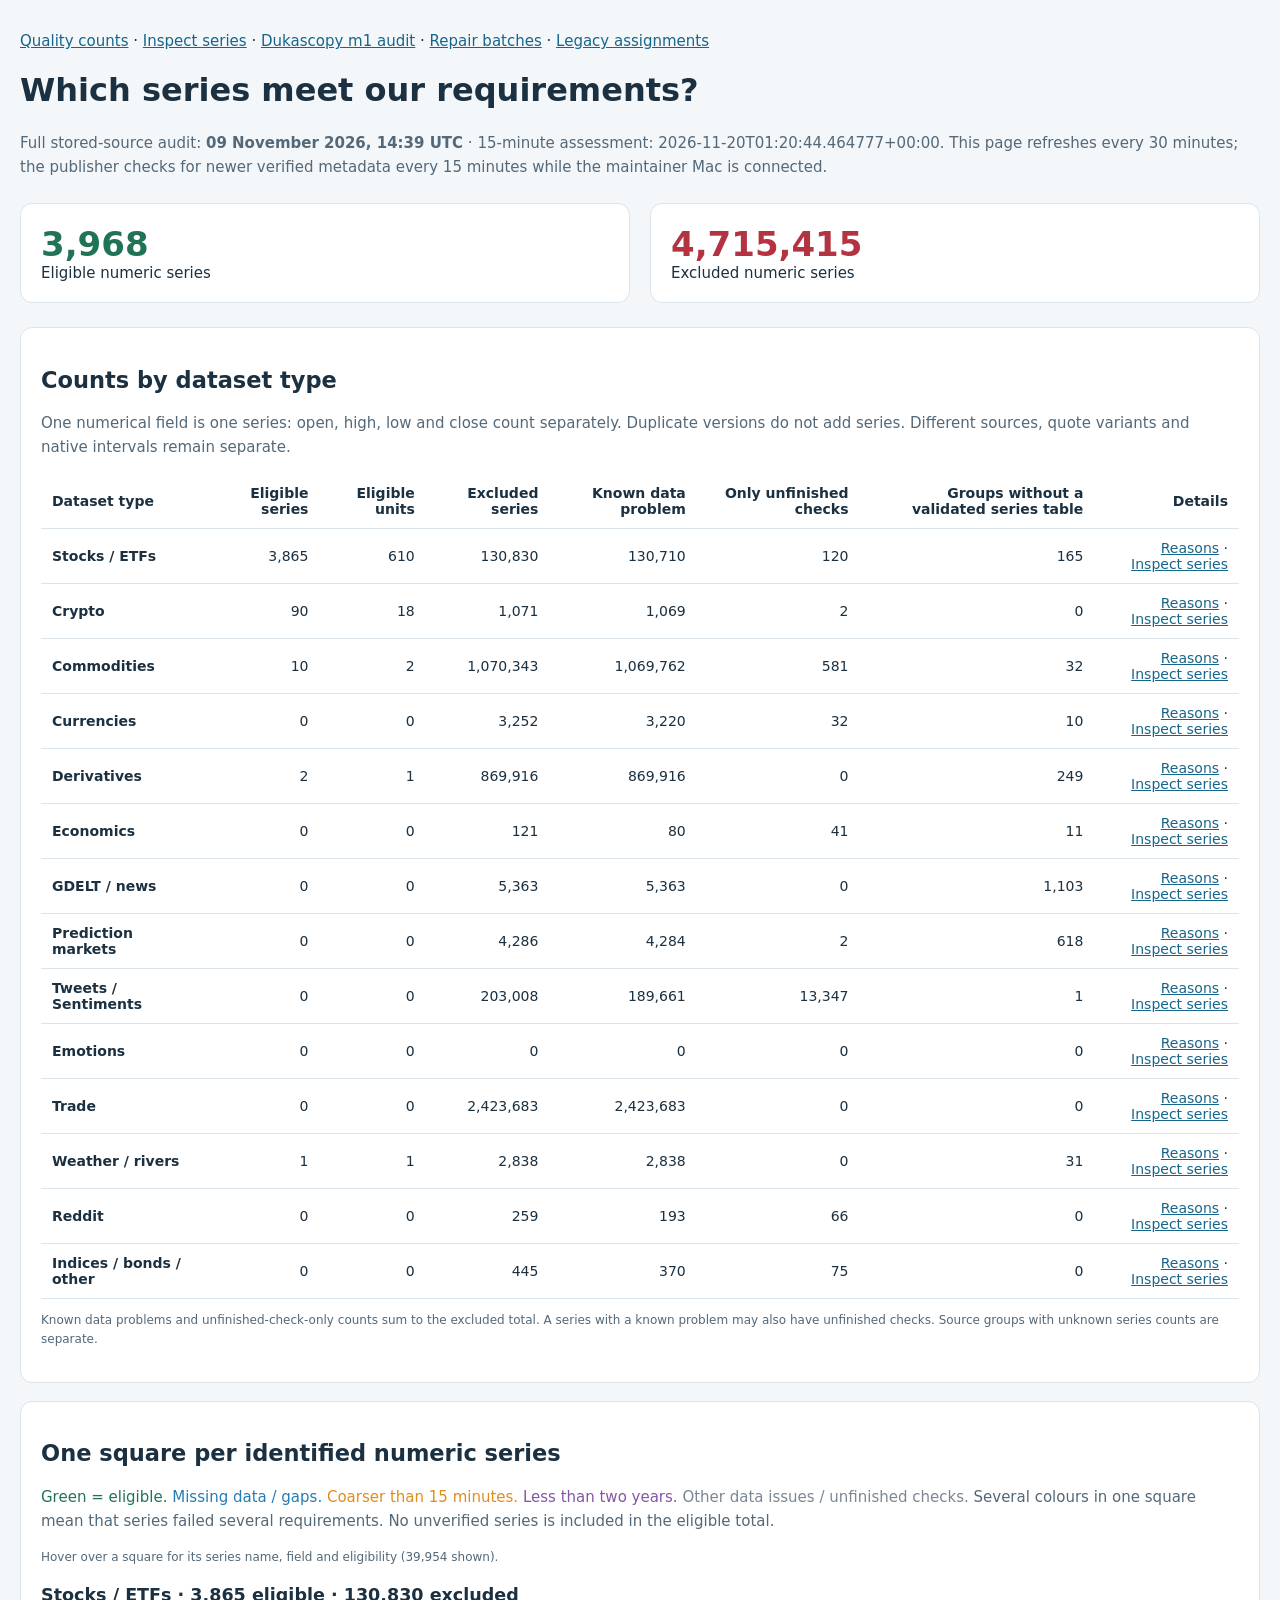
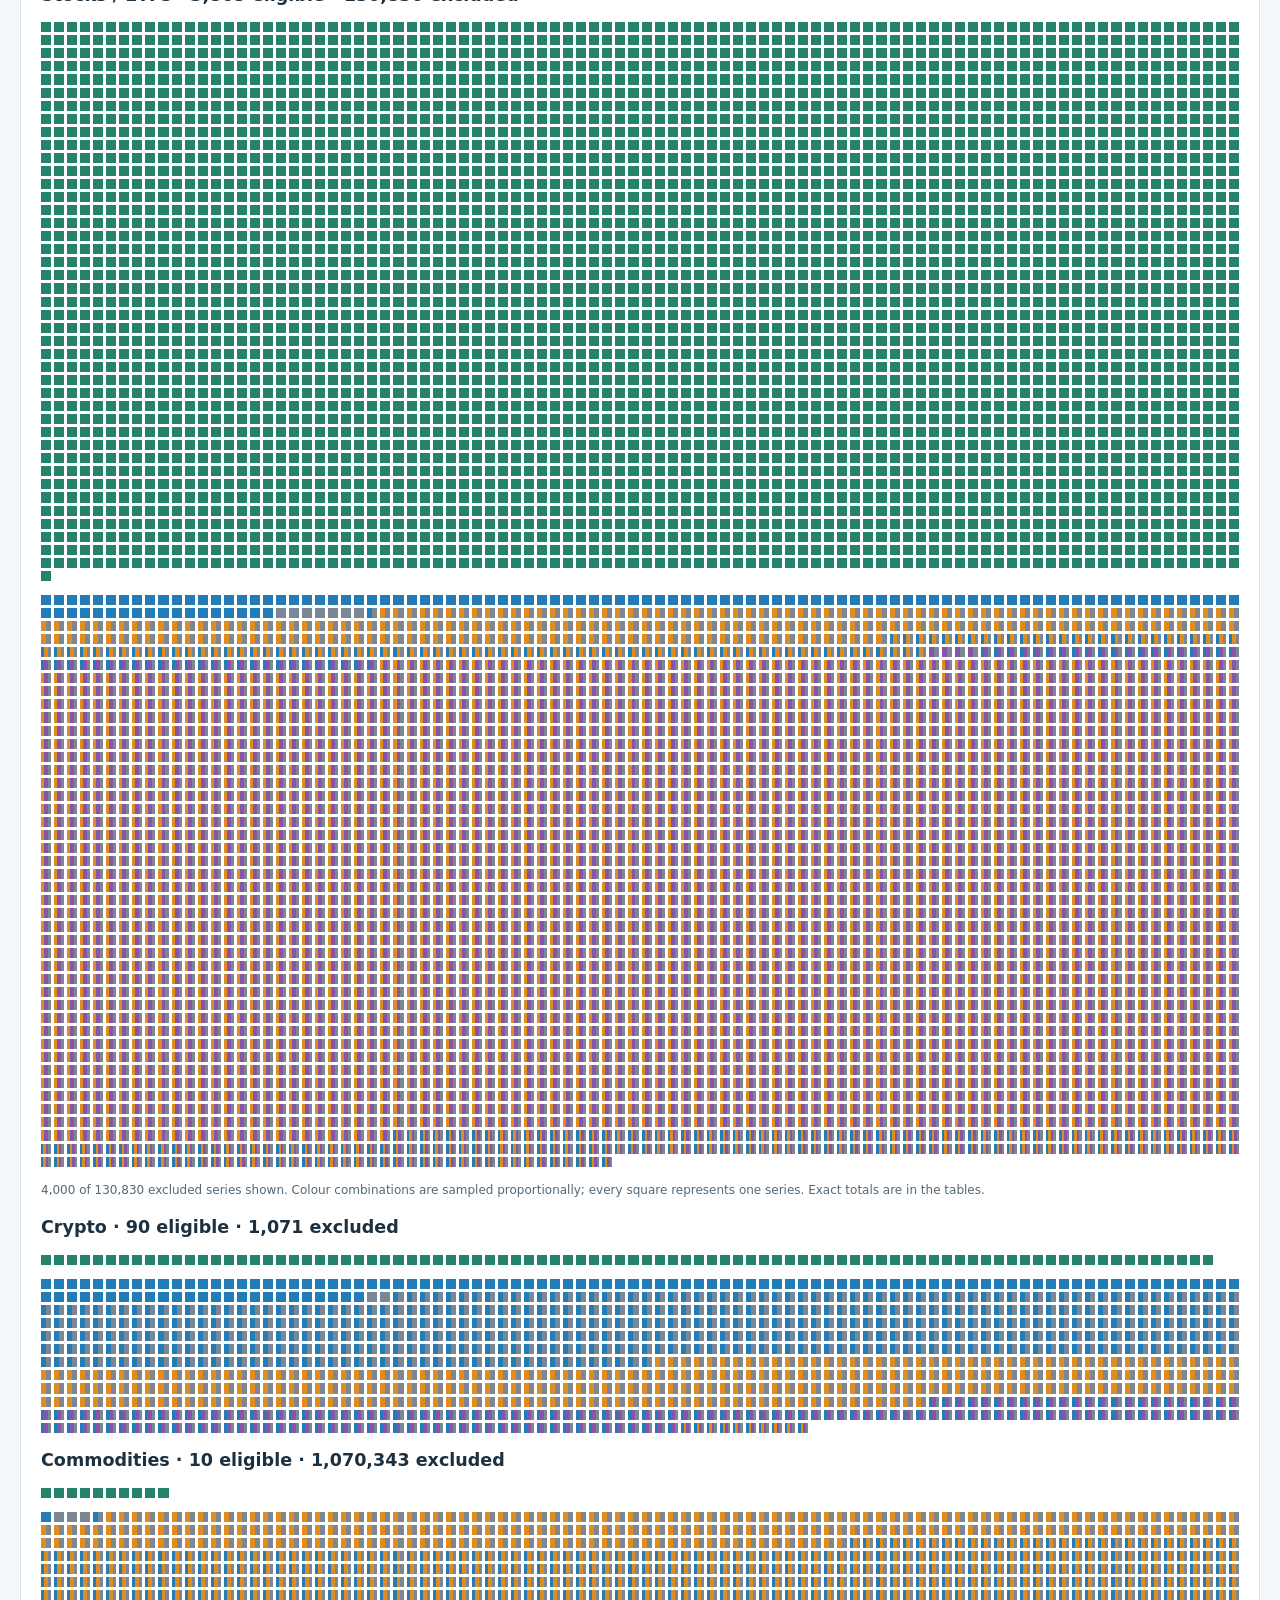
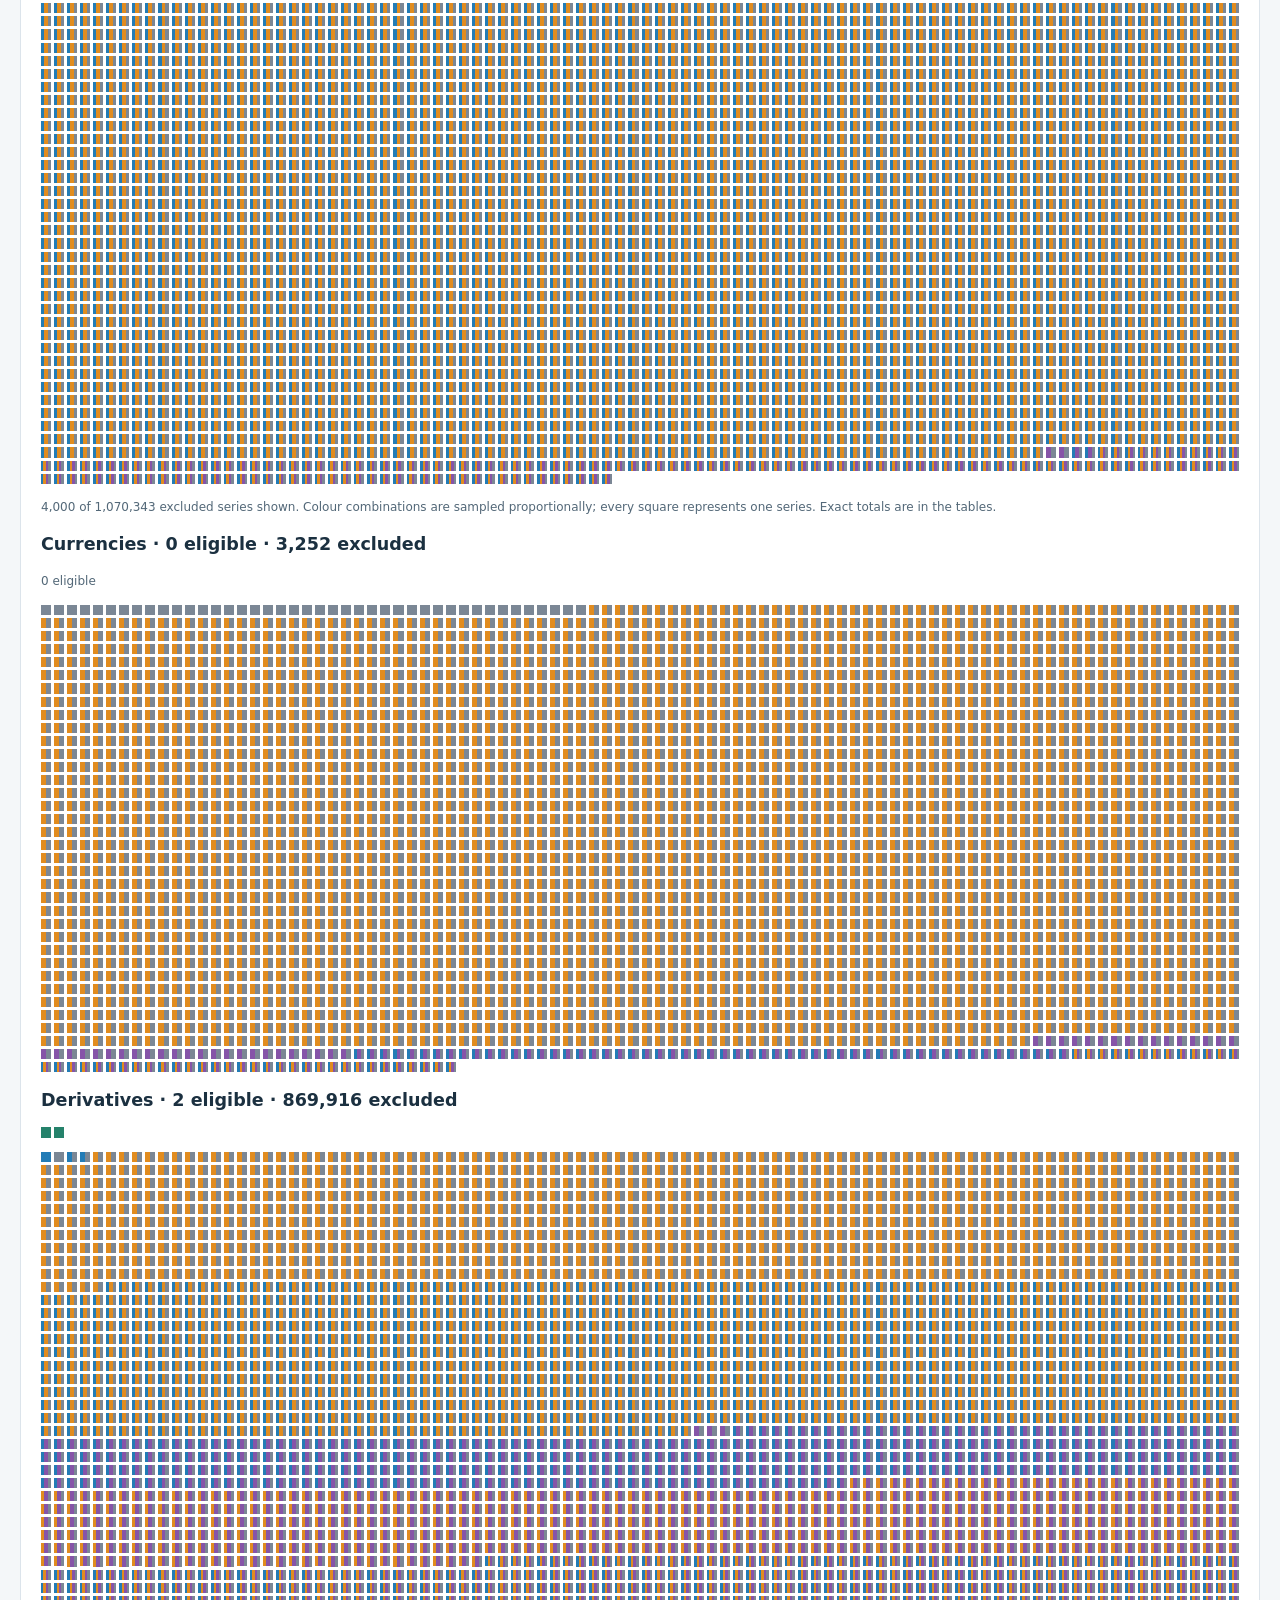
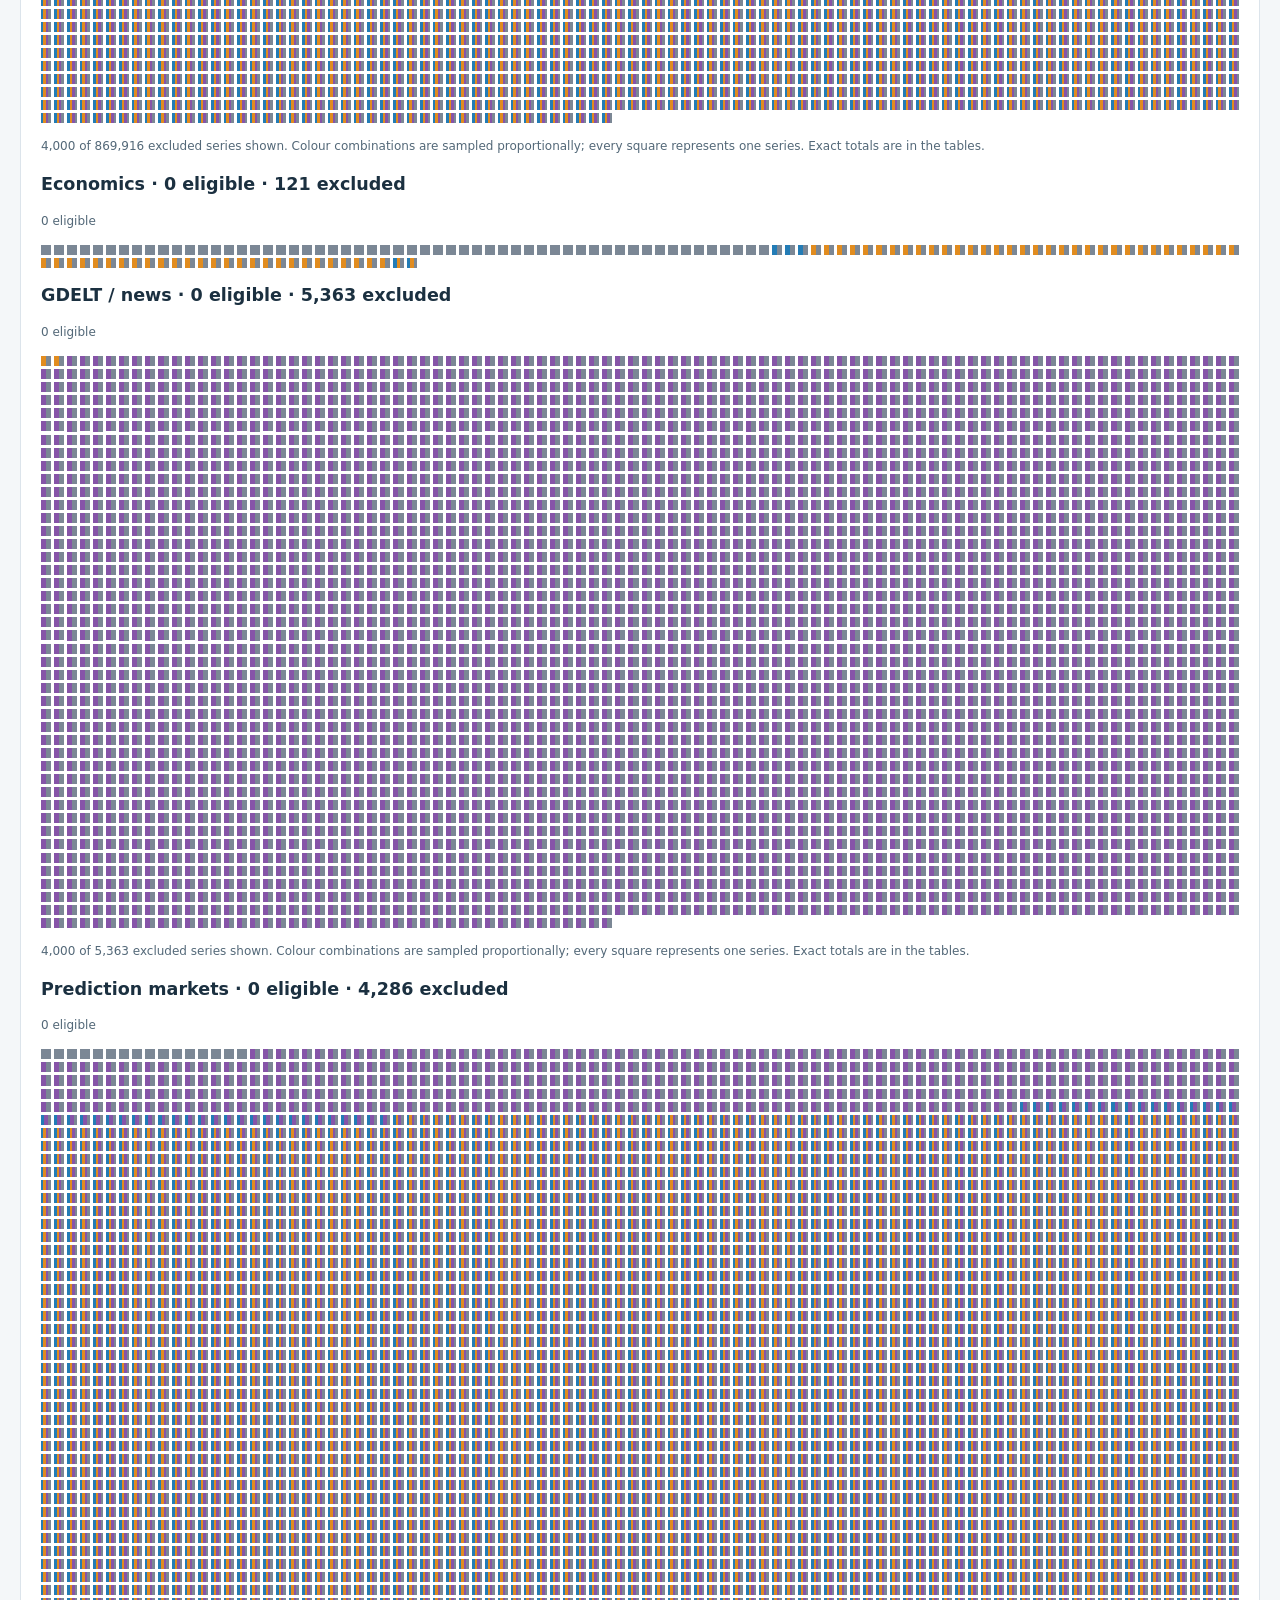
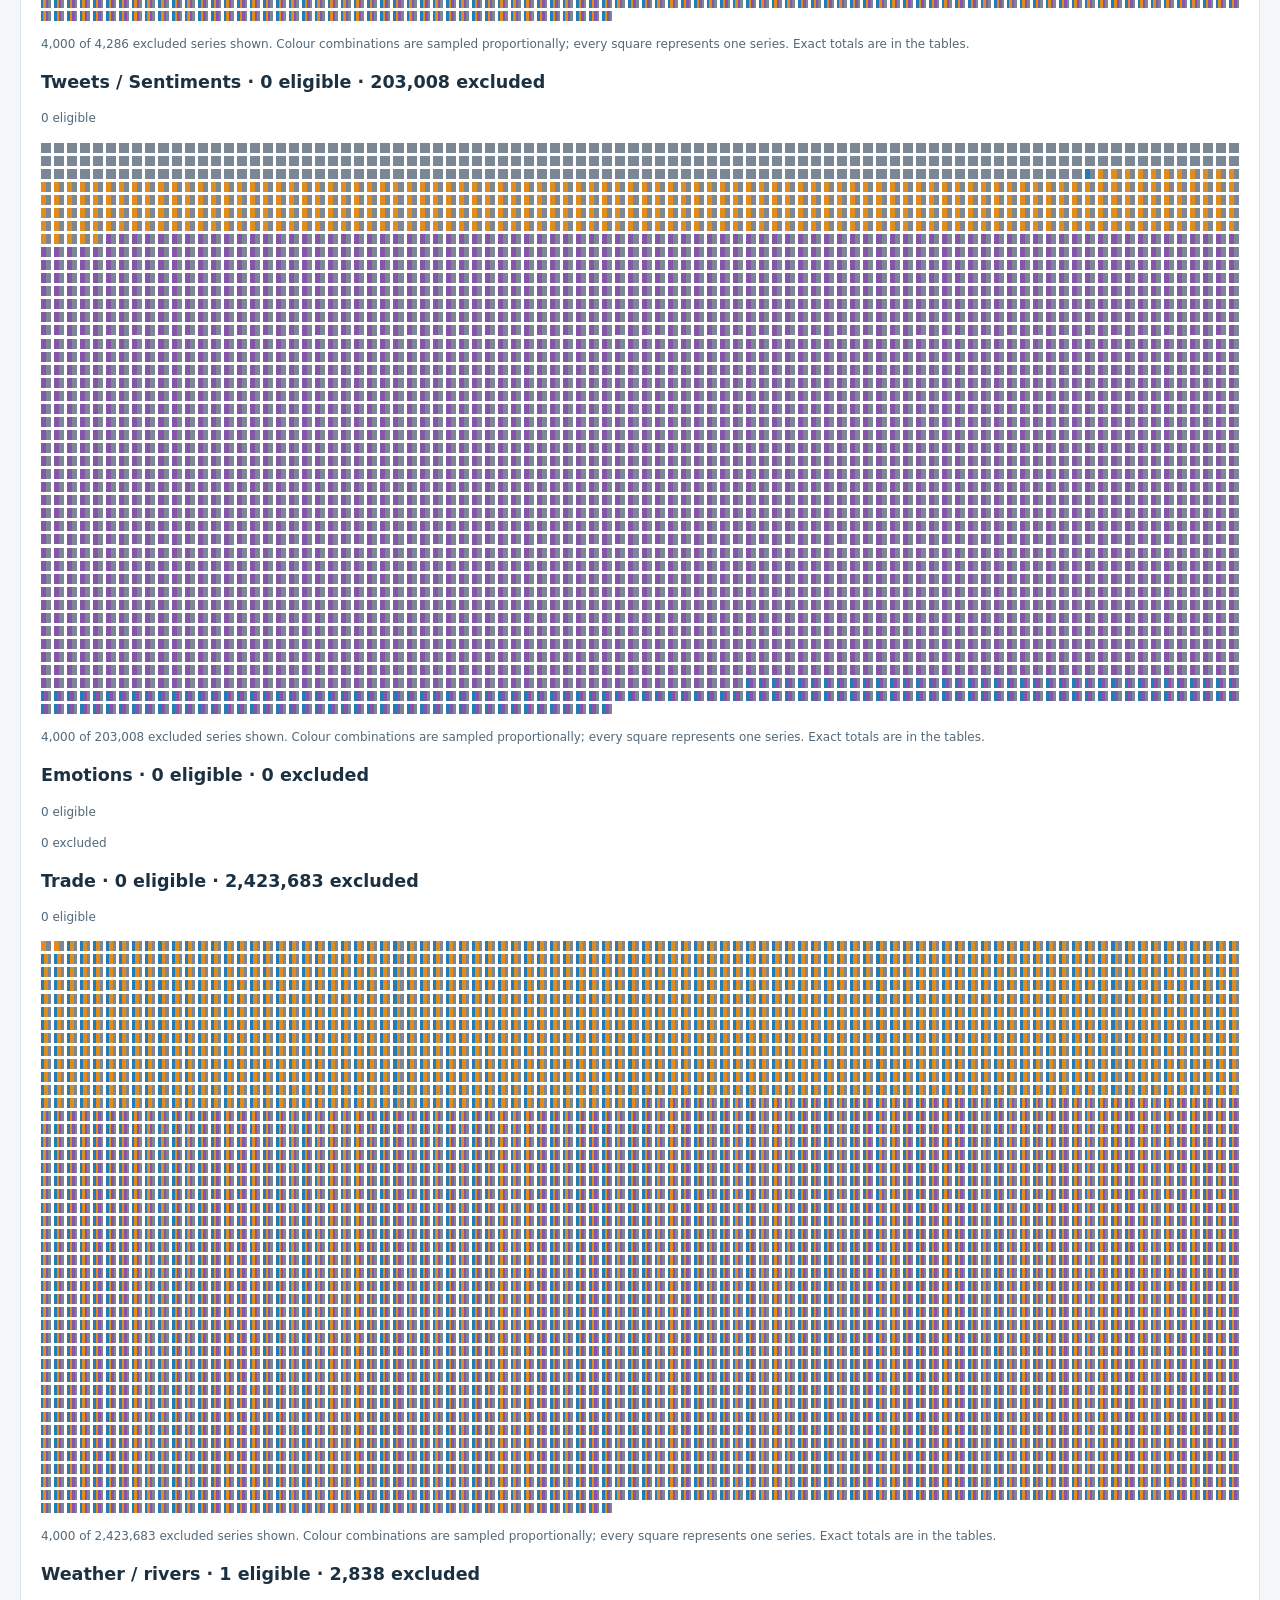
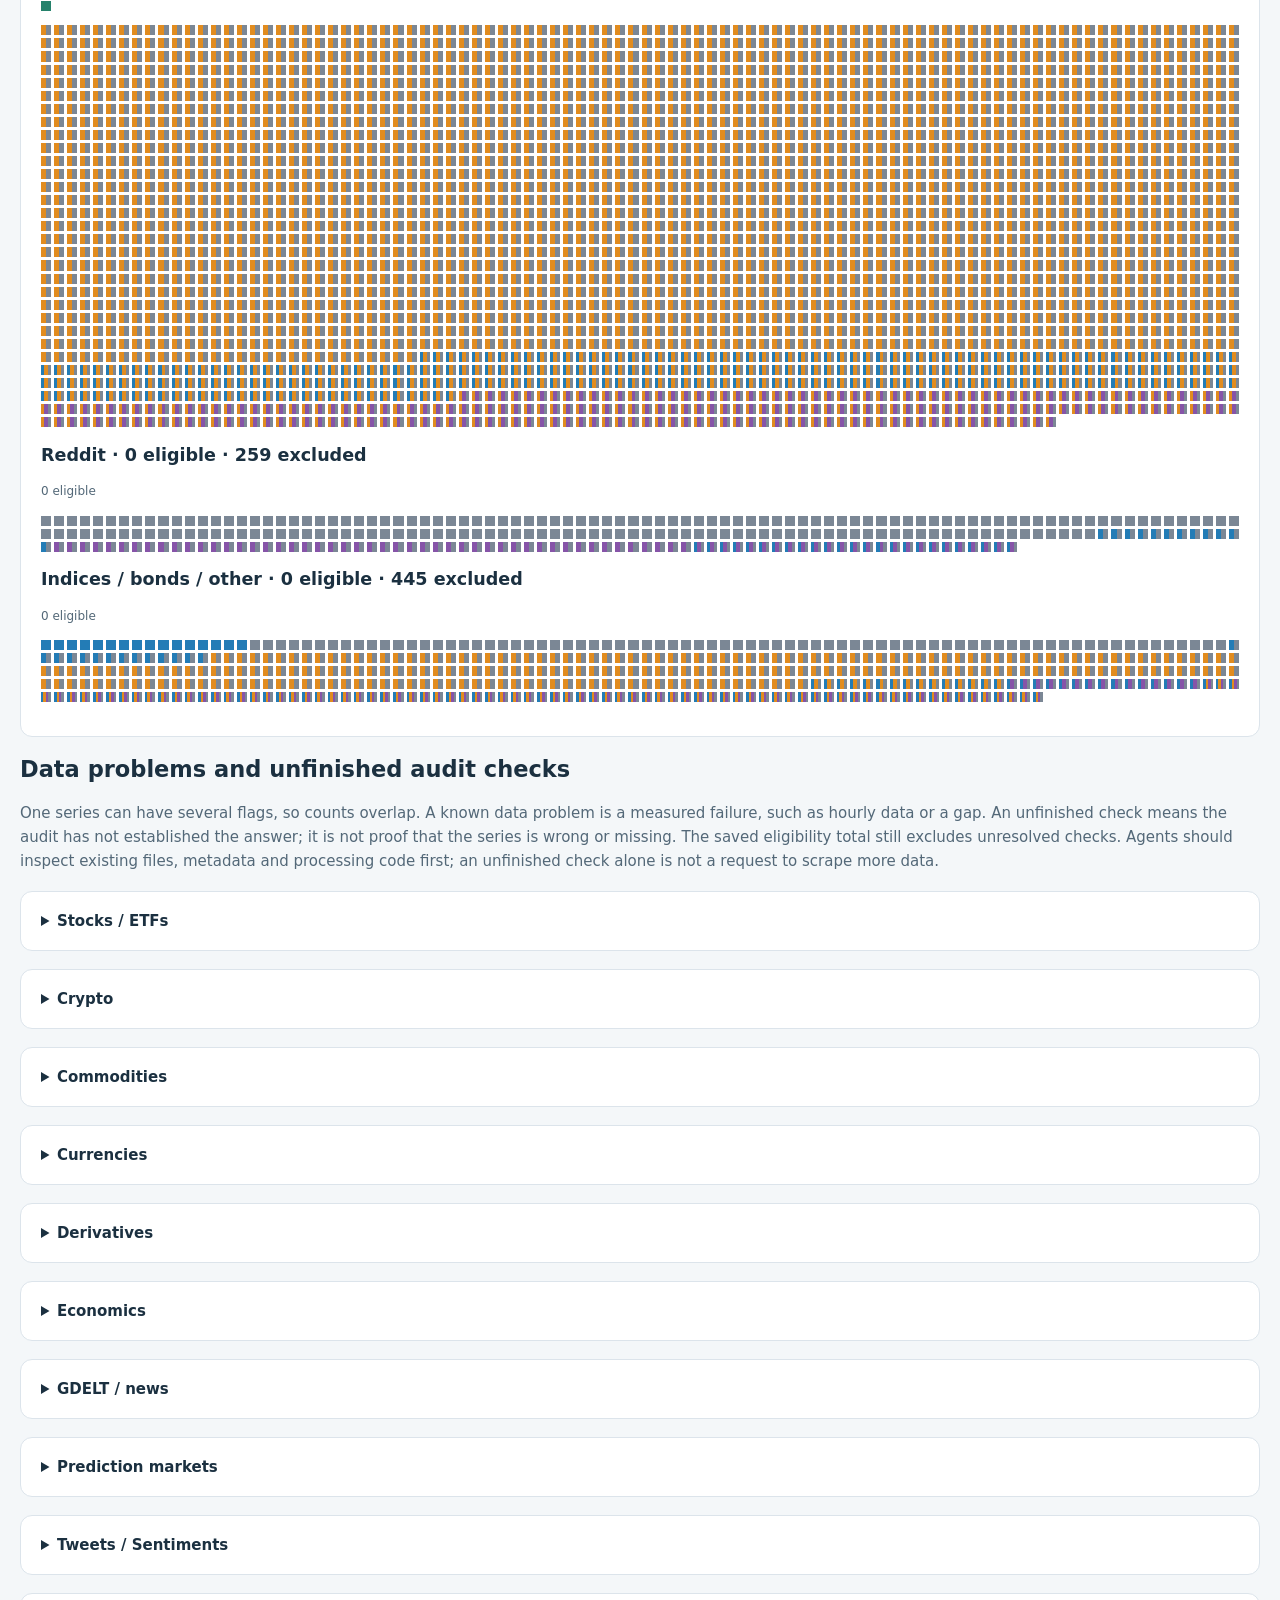
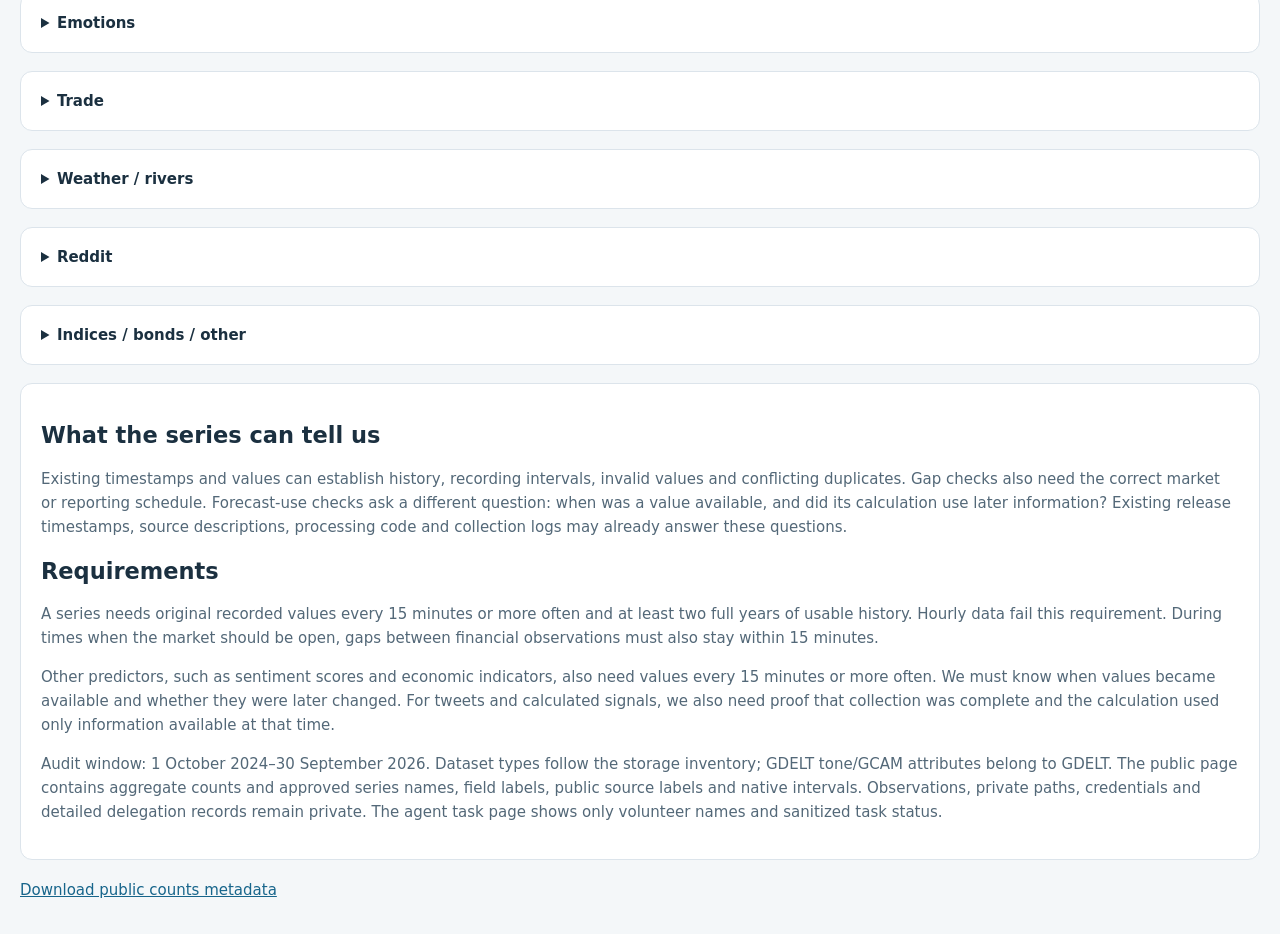
==== docs/index.html @ 5c24fcd8 "Publish verified FIL trade-count coverage" ====
<!doctype html><html lang="en"><head><meta charset="utf-8"><meta name="viewport" content="width=device-width,initial-scale=1"><meta http-equiv="refresh" content="1800"><meta http-equiv="Content-Security-Policy" content="default-src 'none'; script-src 'self'; connect-src 'self'; style-src 'unsafe-inline'; base-uri 'none'; form-action 'none'"><script src="quality-series.js" defer></script><title>Kuina · Full dataset eligibility</title><style>body{font:15px system-ui;color:#1b3040;background:#f4f7f9;margin:32px auto;max-width:1800px;padding:0 20px}p{line-height:1.6;color:#536878}h1{font-size:32px}.cards{display:flex;gap:20px;margin:24px 0}.card,.panel{background:white;border:1px solid #dce4eb;border-radius:12px;padding:20px}.card{flex:1}.card strong{display:block;font-size:34px;color:#207455}.card.red strong{color:#b33440}.panel{margin:18px 0;scroll-margin-top:20px}.panel:target{outline:2px solid #27648b}.wrap{overflow:auto}table{border-collapse:collapse;width:100%;font-size:14px}th,td{padding:11px;border-bottom:1px solid #dce4eb;text-align:right}th:first-child{text-align:left}a{color:#17658b}.small{font-size:12px}svg{display:block;width:100%;max-width:640px;max-height:520px}.confirmed-square{fill:#25826b}.failed-square{fill:#cb4554}.failure-1{color:#237cb6;background:#237cb615}.failure-2{color:#e18c1f;background:#e18c1f15}.failure-4{color:#8654a8;background:#8654a815}.failure-8{color:#7b8795;background:#7b879515}
.series-grid{display:grid;grid-template-columns:repeat(auto-fill,minmax(10px,1fr));gap:3px;width:100%;margin:14px 0}
.series-grid .square{display:block;aspect-ratio:1;min-width:0}
.series-grid .confirmed-square{background:#25826b}
.reason-explanation{display:block;font-weight:400;font-size:13px;line-height:1.6;margin-top:5px;max-width:850px;color:#394e60}
summary{cursor:pointer;font-weight:600}.legend-green{color:#207455}.legend-red{color:#b33440}@media(max-width:600px){.cards{display:block}.card{margin-bottom:12px}}</style></head><body><main><nav aria-label="Main navigation"><a href="index.html">Quality counts</a> · <a href="explorer.html">Inspect series</a> · <a href="m1.html">Dukascopy m1 audit</a> · <a href="unique.html">Repair batches</a> · <a href="tasks.html">Legacy assignments</a></nav><h1>Which series meet our requirements?</h1><p>Full stored-source audit: <strong>09 November 2026, 14:39 UTC</strong> · 15-minute assessment: 2026-11-20T01:20:44.464777+00:00. This page refreshes every 30 minutes; the publisher checks for newer verified metadata every 15 minutes while the maintainer Mac is connected.</p><div class="cards"><div class="card"><strong>3,968</strong>Eligible numeric series</div><div class="card red"><strong>4,715,415</strong>Excluded numeric series</div></div><section class="panel"><h2>Counts by dataset type</h2><p>One numerical field is one series: open, high, low and close count separately. Duplicate versions do not add series. Different sources, quote variants and native intervals remain separate.</p><div class="wrap"><table><thead><tr><th>Dataset type</th><th>Eligible series</th><th>Eligible units</th><th>Excluded series</th><th>Known data problem</th><th>Only unfinished checks</th><th>Groups without a validated series table</th><th>Details</th></tr></thead><tbody><tr><th scope="row">Stocks / ETFs</th><td>3,865</td><td>610</td><td>130,830</td><td>130,710</td><td>120</td><td>165</td><td><a href="#issues-stocks">Reasons</a> · <a href="explorer.html#type=stocks">Inspect series</a></td></tr><tr><th scope="row">Crypto</th><td>90</td><td>18</td><td>1,071</td><td>1,069</td><td>2</td><td>0</td><td><a href="#issues-crypto">Reasons</a> · <a href="explorer.html#type=crypto">Inspect series</a></td></tr><tr><th scope="row">Commodities</th><td>10</td><td>2</td><td>1,070,343</td><td>1,069,762</td><td>581</td><td>32</td><td><a href="#issues-commodities">Reasons</a> · <a href="explorer.html#type=commodities">Inspect series</a></td></tr><tr><th scope="row">Currencies</th><td>0</td><td>0</td><td>3,252</td><td>3,220</td><td>32</td><td>10</td><td><a href="#issues-currencies">Reasons</a> · <a href="explorer.html#type=currencies">Inspect series</a></td></tr><tr><th scope="row">Derivatives</th><td>2</td><td>1</td><td>869,916</td><td>869,916</td><td>0</td><td>249</td><td><a href="#issues-derivatives">Reasons</a> · <a href="explorer.html#type=derivatives">Inspect series</a></td></tr><tr><th scope="row">Economics</th><td>0</td><td>0</td><td>121</td><td>80</td><td>41</td><td>11</td><td><a href="#issues-economics">Reasons</a> · <a href="explorer.html#type=economics">Inspect series</a></td></tr><tr><th scope="row">GDELT / news</th><td>0</td><td>0</td><td>5,363</td><td>5,363</td><td>0</td><td>1,103</td><td><a href="#issues-gdelt">Reasons</a> · <a href="explorer.html#type=gdelt">Inspect series</a></td></tr><tr><th scope="row">Prediction markets</th><td>0</td><td>0</td><td>4,286</td><td>4,284</td><td>2</td><td>618</td><td><a href="#issues-prediction-markets">Reasons</a> · <a href="explorer.html#type=prediction-markets">Inspect series</a></td></tr><tr><th scope="row">Tweets / Sentiments</th><td>0</td><td>0</td><td>203,008</td><td>189,661</td><td>13,347</td><td>1</td><td><a href="#issues-sentiment">Reasons</a> · <a href="explorer.html#type=sentiment">Inspect series</a></td></tr><tr><th scope="row">Emotions</th><td>0</td><td>0</td><td>0</td><td>0</td><td>0</td><td>0</td><td><a href="#issues-emotions">Reasons</a> · <a href="explorer.html#type=emotions">Inspect series</a></td></tr><tr><th scope="row">Trade</th><td>0</td><td>0</td><td>2,423,683</td><td>2,423,683</td><td>0</td><td>0</td><td><a href="#issues-trade">Reasons</a> · <a href="explorer.html#type=trade">Inspect series</a></td></tr><tr><th scope="row">Weather / rivers</th><td>1</td><td>1</td><td>2,838</td><td>2,838</td><td>0</td><td>31</td><td><a href="#issues-weather">Reasons</a> · <a href="explorer.html#type=weather">Inspect series</a></td></tr><tr><th scope="row">Reddit</th><td>0</td><td>0</td><td>259</td><td>193</td><td>66</td><td>0</td><td><a href="#issues-reddit">Reasons</a> · <a href="explorer.html#type=reddit">Inspect series</a></td></tr><tr><th scope="row">Indices / bonds / other</th><td>0</td><td>0</td><td>445</td><td>370</td><td>75</td><td>0</td><td><a href="#issues-other-markets">Reasons</a> · <a href="explorer.html#type=other-markets">Inspect series</a></td></tr></tbody></table></div><p class="small">Known data problems and unfinished-check-only counts sum to the excluded total. A series with a known problem may also have unfinished checks. Source groups with unknown series counts are separate.</p></section><section class="panel"><h2>One square per identified numeric series</h2><p><span class="legend-green">Green = eligible.</span> <span style="color:#237cb6">Missing data / gaps.</span> <span style="color:#e18c1f">Coarser than 15 minutes.</span> <span style="color:#8654a8">Less than two years.</span> <span style="color:#7b8795">Other data issues / unfinished checks.</span> Several colours in one square mean that series failed several requirements. No unverified series is included in the eligible total.</p><p class="small" id="series-names-status" role="status" data-counts-sha256="5148fa3a9a8f2eeef332d6899cb48c336f3d35a45fa49088df105b302b1c1ac2" data-audit-utc="2026-11-09T14:39:02.217131+00:00" data-assessment-utc="2026-11-20T01:20:44.464777+00:00">Loading series names…</p><section><h3>Stocks / ETFs · 3,865 eligible · 130,830 excluded</h3><div class="series-grid" data-series-type="stocks" data-series-state="eligible" role="group" aria-label="3,865 eligible numeric series"><span class="square confirmed-square"></span><span class="square confirmed-square"></span><span class="square confirmed-square"></span><span class="square confirmed-square"></span><span class="square confirmed-square"></span><span class="square confirmed-square"></span><span class="square confirmed-square"></span><span class="square confirmed-square"></span><span class="square confirmed-square"></span><span class="square confirmed-square"></span><span class="square confirmed-square"></span><span class="square confirmed-square"></span><span class="square confirmed-square"></span><span class="square confirmed-square"></span><span class="square confirmed-square"></span><span class="square confirmed-square"></span><span class="square confirmed-square"></span><span class="square confirmed-square"></span><span class="square confirmed-square"></span><span class="square confirmed-square"></span><span class="square confirmed-square"></span><span class="square confirmed-square"></span><span class="square confirmed-square"></span><span class="square confirmed-square"></span><span class="square confirmed-square"></span><span class="square confirmed-square"></span><span class="square confirmed-square"></span><span class="square confirmed-square"></span><span class="square confirmed-square"></span><span class="square confirmed-square"></span><span class="square confirmed-square"></span><span class="square confirmed-square"></span><span class="square confirmed-square"></span><span class="square confirmed-square"></span><span class="square confirmed-square"></span><span class="square confirmed-square"></span><span class="square confirmed-square"></span><span class="square confirmed-square"></span><span class="square confirmed-square"></span><span class="square confirmed-square"></span><span class="square confirmed-square"></span><span class="square confirmed-square"></span><span class="square confirmed-square"></span><span class="square confirmed-square"></span><span class="square confirmed-square"></span><span class="square confirmed-square"></span><span class="square confirmed-square"></span><span class="square confirmed-square"></span><span class="square confirmed-square"></span><span class="square confirmed-square"></span><span class="square confirmed-square"></span><span class="square confirmed-square"></span><span class="square confirmed-square"></span><span class="square confirmed-square"></span><span class="square confirmed-square"></span><span class="square confirmed-square"></span><span class="square confirmed-square"></span><span class="square confirmed-square"></span><span class="square confirmed-square"></span><span class="square confirmed-square"></span><span class="square confirmed-square"></span><span class="square confirmed-square"></span><span class="square confirmed-square"></span><span class="square confirmed-square"></span><span class="square confirmed-square"></span><span class="square confirmed-square"></span><span class="square confirmed-square"></span><span class="square confirmed-square"></span><span class="square confirmed-square"></span><span class="square confirmed-square"></span><span class="square confirmed-square"></span><span class="square confirmed-square"></span><span class="square confirmed-square"></span><span class="square confirmed-square"></span><span class="square confirmed-square"></span><span class="square confirmed-square"></span><span class="square confirmed-square"></span><span class="square confirmed-square"></span><span class="square confirmed-square"></span><span class="square confirmed-square"></span><span class="square confirmed-square"></span><span class="square confirmed-square"></span><span class="square confirmed-square"></span><span class="square confirmed-square"></span><span class="square confirmed-square"></span><span class="square confirmed-square"></span><span class="square confirmed-square"></span><span class="square confirmed-square"></span><span class="square confirmed-square"></span><span class="square confirmed-square"></span><span class="square confirmed-square"></span><span class="square confirmed-square"></span><span class="square confirmed-square"></span><span class="square confirmed-square"></span><span class="square confirmed-square"></span><span class="square confirmed-square"></span><span class="square confirmed-square"></span><span class="square confirmed-square"></span><span class="square confirmed-square"></span><span class="square confirmed-square"></span><span class="square confirmed-square"></span><span class="square confirmed-square"></span><span class="square confirmed-square"></span><span class="square confirmed-square"></span><span class="square confirmed-square"></span><span class="square confirmed-square"></span><span class="square confirmed-square"></span><span class="square confirmed-square"></span><span class="square confirmed-square"></span><span class="square confirmed-square"></span><span class="square confirmed-square"></span><span class="square confirmed-square"></span><span class="square confirmed-square"></span><span class="square confirmed-square"></span><span class="square confirmed-square"></span><span class="square confirmed-square"></span><span class="square confirmed-square"></span><span class="square confirmed-square"></span><span class="square confirmed-square"></span><span class="square confirmed-square"></span><span class="square confirmed-square"></span><span class="square confirmed-square"></span><span class="square confirmed-square"></span><span class="square confirmed-square"></span><span class="square confirmed-square"></span><span class="square confirmed-square"></span><span class="square confirmed-square"></span><span class="square confirmed-square"></span><span class="square confirmed-square"></span><span class="square confirmed-square"></span><span class="square confirmed-square"></span><span class="square confirmed-square"></span><span class="square confirmed-square"></span><span class="square confirmed-square"></span><span class="square confirmed-square"></span><span class="square confirmed-square"></span><span class="square confirmed-square"></span><span class="square confirmed-square"></span><span class="square confirmed-square"></span><span class="square confirmed-square"></span><span class="square confirmed-square"></span><span class="square confirmed-square"></span><span class="square confirmed-square"></span><span class="square confirmed-square"></span><span class="square confirmed-square"></span><span class="square confirmed-square"></span><span class="square confirmed-square"></span><span class="square confirmed-square"></span><span class="square confirmed-square"></span><span class="square confirmed-square"></span><span class="square confirmed-square"></span><span class="square confirmed-square"></span><span class="square confirmed-square"></span><span class="square confirmed-square"></span><span class="square confirmed-square"></span><span class="square confirmed-square"></span><span class="square confirmed-square"></span><span class="square confirmed-square"></span><span class="square confirmed-square"></span><span class="square confirmed-square"></span><span class="square confirmed-square"></span><span class="square confirmed-square"></span><span class="square confirmed-square"></span><span class="square confirmed-square"></span><span class="square confirmed-square"></span><span class="square confirmed-square"></span><span class="square confirmed-square"></span><span class="square confirmed-square"></span><span class="square confirmed-square"></span><span class="square confirmed-square"></span><span class="square confirmed-square"></span><span class="square confirmed-square"></span><span class="square confirmed-square"></span><span class="square confirmed-square"></span><span class="square confirmed-square"></span><span class="square confirmed-square"></span><span class="square confirmed-square"></span><span class="square confirmed-square"></span><span class="square confirmed-square"></span><span class="square confirmed-square"></span><span class="square confirmed-square"></span><span class="square confirmed-square"></span><span class="square confirmed-square"></span><span class="square confirmed-square"></span><span class="square confirmed-square"></span><span class="square confirmed-square"></span><span class="square confirmed-square"></span><span class="square confirmed-square"></span><span class="square confirmed-square"></span><span class="square confirmed-square"></span><span class="square confirmed-square"></span><span class="square confirmed-square"></span><span class="square confirmed-square"></span><span class="square confirmed-square"></span><span class="square confirmed-square"></span><span class="square confirmed-square"></span><span class="square confirmed-square"></span><span class="square confirmed-square"></span><span class="square confirmed-square"></span><span class="square confirmed-square"></span><span class="square confirmed-square"></span><span class="square confirmed-square"></span><span class="square confirmed-square"></span><span class="square confirmed-square"></span><span class="square confirmed-square"></span><span class="square confirmed-square"></span><span class="square confirmed-square"></span><span class="square confirmed-square"></span><span class="square confirmed-square"></span><span class="square confirmed-square"></span><span class="square confirmed-square"></span><span class="square confirmed-square"></span><span class="square confirmed-square"></span><span class="square confirmed-square"></span><span class="square confirmed-square"></span><span class="square confirmed-square"></span><span class="square confirmed-square"></span><span class="square confirmed-square"></span><span class="square confirmed-square"></span><span class="square confirmed-square"></span><span class="square confirmed-square"></span><span class="square confirmed-square"></span><span class="square confirmed-square"></span><span class="square confirmed-square"></span><span class="square confirmed-square"></span><span class="square confirmed-square"></span><span class="square confirmed-square"></span><span class="square confirmed-square"></span><span class="square confirmed-square"></span><span class="square confirmed-square"></span><span class="square confirmed-square"></span><span class="square confirmed-square"></span><span class="square confirmed-square"></span><span class="square confirmed-square"></span><span class="square confirmed-square"></span><span class="square confirmed-square"></span><span class="square confirmed-square"></span><span class="square confirmed-square"></span><span class="square confirmed-square"></span><span class="square confirmed-square"></span><span class="square confirmed-square"></span><span class="square confirmed-square"></span><span class="square confirmed-square"></span><span class="square confirmed-square"></span><span class="square confirmed-square"></span><span class="square confirmed-square"></span><span class="square confirmed-square"></span><span class="square confirmed-square"></span><span class="square confirmed-square"></span><span class="square confirmed-square"></span><span class="square confirmed-square"></span><span class="square confirmed-square"></span><span class="square confirmed-square"></span><span class="square confirmed-square"></span><span class="square confirmed-square"></span><span class="square confirmed-square"></span><span class="square confirmed-square"></span><span class="square confirmed-square"></span><span class="square confirmed-square"></span><span class="square confirmed-square"></span><span class="square confirmed-square"></span><span class="square confirmed-square"></span><span class="square confirmed-square"></span><span class="square confirmed-square"></span><span class="square confirmed-square"></span><span class="square confirmed-square"></span><span class="square confirmed-square"></span><span class="square confirmed-square"></span><span class="square confirmed-square"></span><span class="square confirmed-square"></span><span class="square confirmed-square"></span><span class="square confirmed-square"></span><span class="square confirmed-square"></span><span class="square confirmed-square"></span><span class="square confirmed-square"></span><span class="square confirmed-square"></span><span class="square confirmed-square"></span><span class="square confirmed-square"></span><span class="square confirmed-square"></span><span class="square confirmed-square"></span><span class="square confirmed-square"></span><span class="square confirmed-square"></span><span class="square confirmed-square"></span><span class="square confirmed-square"></span><span class="square confirmed-square"></span><span class="square confirmed-square"></span><span class="square confirmed-square"></span><span class="square confirmed-square"></span><span class="square confirmed-square"></span><span class="square confirmed-square"></span><span class="square confirmed-square"></span><span class="square confirmed-square"></span><span class="square confirmed-square"></span><span class="square confirmed-square"></span><span class="square confirmed-square"></span><span class="square confirmed-square"></span><span class="square confirmed-square"></span><span class="square confirmed-square"></span><span class="square confirmed-square"></span><span class="square confirmed-square"></span><span class="square confirmed-square"></span><span class="square confirmed-square"></span><span class="square confirmed-square"></span><span class="square confirmed-square"></span><span class="square confirmed-square"></span><span class="square confirmed-square"></span><span class="square confirmed-square"></span><span class="square confirmed-square"></span><span class="square confirmed-square"></span><span class="square confirmed-square"></span><span class="square confirmed-square"></span><span class="square confirmed-square"></span><span class="square confirmed-square"></span><span class="square confirmed-square"></span><span class="square confirmed-square"></span><span class="square confirmed-square"></span><span class="square confirmed-square"></span><span class="square confirmed-square"></span><span class="square confirmed-square"></span><span class="square confirmed-square"></span><span class="square confirmed-square"></span><span class="square confirmed-square"></span><span class="square confirmed-square"></span><span class="square confirmed-square"></span><span class="square confirmed-square"></span><span class="square confirmed-square"></span><span class="square confirmed-square"></span><span class="square confirmed-square"></span><span class="square confirmed-square"></span><span class="square confirmed-square"></span><span class="square confirmed-square"></span><span class="square confirmed-square"></span><span class="square confirmed-square"></span><span class="square confirmed-square"></span><span class="square confirmed-square"></span><span class="square confirmed-square"></span><span class="square confirmed-square"></span><span class="square confirmed-square"></span><span class="square confirmed-square"></span><span class="square confirmed-square"></span><span class="square confirmed-square"></span><span class="square confirmed-square"></span><span class="square confirmed-square"></span><span class="square confirmed-square"></span><span class="square confirmed-square"></span><span class="square confirmed-square"></span><span class="square confirmed-square"></span><span class="square confirmed-square"></span><span class="square confirmed-square"></span><span class="square confirmed-square"></span><span class="square confirmed-square"></span><span class="square confirmed-square"></span><span class="square confirmed-square"></span><span class="square confirmed-square"></span><span class="square confirmed-square"></span><span class="square confirmed-square"></span><span class="square confirmed-square"></span><span class="square confirmed-square"></span><span class="square confirmed-square"></span><span class="square confirmed-square"></span><span class="square confirmed-square"></span><span class="square confirmed-square"></span><span class="square confirmed-square"></span><span class="square confirmed-square"></span><span class="square confirmed-square"></span><span class="square confirmed-square"></span><span class="square confirmed-square"></span><span class="square confirmed-square"></span><span class="square confirmed-square"></span><span class="square confirmed-square"></span><span class="square confirmed-square"></span><span class="square confirmed-square"></span><span class="square confirmed-square"></span><span class="square confirmed-square"></span><span class="square confirmed-square"></span><span class="square confirmed-square"></span><span class="square confirmed-square"></span><span class="square confirmed-square"></span><span class="square confirmed-square"></span><span class="square confirmed-square"></span><span class="square confirmed-square"></span><span class="square confirmed-square"></span><span class="square confirmed-square"></span><span class="square confirmed-square"></span><span class="square confirmed-square"></span><span class="square confirmed-square"></span><span class="square confirmed-square"></span><span class="square confirmed-square"></span><span class="square confirmed-square"></span><span class="square confirmed-square"></span><span class="square confirmed-square"></span><span class="square confirmed-square"></span><span class="square confirmed-square"></span><span class="square confirmed-square"></span><span class="square confirmed-square"></span><span class="square confirmed-square"></span><span class="square confirmed-square"></span><span class="square confirmed-square"></span><span class="square confirmed-square"></span><span class="square confirmed-square"></span><span class="square confirmed-square"></span><span class="square confirmed-square"></span><span class="square confirmed-square"></span><span class="square confirmed-square"></span><span class="square confirmed-square"></span><span class="square confirmed-square"></span><span class="square confirmed-square"></span><span class="square confirmed-square"></span><span class="square confirmed-square"></span><span class="square confirmed-square"></span><span class="square confirmed-square"></span><span class="square confirmed-square"></span><span class="square confirmed-square"></span><span class="square confirmed-square"></span><span class="square confirmed-square"></span><span class="square confirmed-square"></span><span class="square confirmed-square"></span><span class="square confirmed-square"></span><span class="square confirmed-square"></span><span class="square confirmed-square"></span><span class="square confirmed-square"></span><span class="square confirmed-square"></span><span class="square confirmed-square"></span><span class="square confirmed-square"></span><span class="square confirmed-square"></span><span class="square confirmed-square"></span><span class="square confirmed-square"></span><span class="square confirmed-square"></span><span class="square confirmed-square"></span><span class="square confirmed-square"></span><span class="square confirmed-square"></span><span class="square confirmed-square"></span><span class="square confirmed-square"></span><span class="square confirmed-square"></span><span class="square confirmed-square"></span><span class="square confirmed-square"></span><span class="square confirmed-square"></span><span class="square confirmed-square"></span><span class="square confirmed-square"></span><span class="square confirmed-square"></span><span class="square confirmed-square"></span><span class="square confirmed-square"></span><span class="square confirmed-square"></span><span class="square confirmed-square"></span><span class="square confirmed-square"></span><span class="square confirmed-square"></span><span class="square confirmed-square"></span><span class="square confirmed-square"></span><span class="square confirmed-square"></span><span class="square confirmed-square"></span><span class="square confirmed-square"></span><span class="square confirmed-square"></span><span class="square confirmed-square"></span><span class="square confirmed-square"></span><span class="square confirmed-square"></span><span class="square confirmed-square"></span><span class="square confirmed-square"></span><span class="square confirmed-square"></span><span class="square confirmed-square"></span><span class="square confirmed-square"></span><span class="square confirmed-square"></span><span class="square confirmed-square"></span><span class="square confirmed-square"></span><span class="square confirmed-square"></span><span class="square confirmed-square"></span><span class="square confirmed-square"></span><span class="square confirmed-square"></span><span class="square confirmed-square"></span><span class="square confirmed-square"></span><span class="square confirmed-square"></span><span class="square confirmed-square"></span><span class="square confirmed-square"></span><span class="square confirmed-square"></span><span class="square confirmed-square"></span><span class="square confirmed-square"></span><span class="square confirmed-square"></span><span class="square confirmed-square"></span><span class="square confirmed-square"></span><span class="square confirmed-square"></span><span class="square confirmed-square"></span><span class="square confirmed-square"></span><span class="square confirmed-square"></span><span class="square confirmed-square"></span><span class="square confirmed-square"></span><span class="square confirmed-square"></span><span class="square confirmed-square"></span><span class="square confirmed-square"></span><span class="square confirmed-square"></span><span class="square confirmed-square"></span><span class="square confirmed-square"></span><span class="square confirmed-square"></span><span class="square confirmed-square"></span><span class="square confirmed-square"></span><span class="square confirmed-square"></span><span class="square confirmed-square"></span><span class="square confirmed-square"></span><span class="square confirmed-square"></span><span class="square confirmed-square"></span><span class="square confirmed-square"></span><span class="square confirmed-square"></span><span class="square confirmed-square"></span><span class="square confirmed-square"></span><span class="square confirmed-square"></span><span class="square confirmed-square"></span><span class="square confirmed-square"></span><span class="square confirmed-square"></span><span class="square confirmed-square"></span><span class="square confirmed-square"></span><span class="square confirmed-square"></span><span class="square confirmed-square"></span><span class="square confirmed-square"></span><span class="square confirmed-square"></span><span class="square confirmed-square"></span><span class="square confirmed-square"></span><span class="square confirmed-square"></span><span class="square confirmed-square"></span><span class="square confirmed-square"></span><span class="square confirmed-square"></span><span class="square confirmed-square"></span><span class="square confirmed-square"></span><span class="square confirmed-square"></span><span class="square confirmed-square"></span><span class="square confirmed-square"></span><span class="square confirmed-square"></span><span class="square confirmed-square"></span><span class="square confirmed-square"></span><span class="square confirmed-square"></span><span class="square confirmed-square"></span><span class="square confirmed-square"></span><span class="square confirmed-square"></span><span class="square confirmed-square"></span><span class="square confirmed-square"></span><span class="square confirmed-square"></span><span class="square confirmed-square"></span><span class="square confirmed-square"></span><span class="square confirmed-square"></span><span class="square confirmed-square"></span><span class="square confirmed-square"></span><span class="square confirmed-square"></span><span class="square confirmed-square"></span><span class="square confirmed-square"></span><span class="square confirmed-square"></span><span class="square confirmed-square"></span><span class="square confirmed-square"></span><span class="square confirmed-square"></span><span class="square confirmed-square"></span><span class="square confirmed-square"></span><span class="square confirmed-square"></span><span class="square confirmed-square"></span><span class="square confirmed-square"></span><span class="square confirmed-square"></span><span class="square confirmed-square"></span><span class="square confirmed-square"></span><span class="square confirmed-square"></span><span class="square confirmed-square"></span><span class="square confirmed-square"></span><span class="square confirmed-square"></span><span class="square confirmed-square"></span><span class="square confirmed-square"></span><span class="square confirmed-square"></span><span class="square confirmed-square"></span><span class="square confirmed-square"></span><span class="square confirmed-square"></span><span class="square confirmed-square"></span><span class="square confirmed-square"></span><span class="square confirmed-square"></span><span class="square confirmed-square"></span><span class="square confirmed-square"></span><span class="square confirmed-square"></span><span class="square confirmed-square"></span><span class="square confirmed-square"></span><span class="square confirmed-square"></span><span class="square confirmed-square"></span><span class="square confirmed-square"></span><span class="square confirmed-square"></span><span class="square confirmed-square"></span><span class="square confirmed-square"></span><span class="square confirmed-square"></span><span class="square confirmed-square"></span><span class="square confirmed-square"></span><span class="square confirmed-square"></span><span class="square confirmed-square"></span><span class="square confirmed-square"></span><span class="square confirmed-square"></span><span class="square confirmed-square"></span><span class="square confirmed-square"></span><span class="square confirmed-square"></span><span class="square confirmed-square"></span><span class="square confirmed-square"></span><span class="square confirmed-square"></span><span class="square confirmed-square"></span><span class="square confirmed-square"></span><span class="square confirmed-square"></span><span class="square confirmed-square"></span><span class="square confirmed-square"></span><span class="square confirmed-square"></span><span class="square confirmed-square"></span><span class="square confirmed-square"></span><span class="square confirmed-square"></span><span class="square confirmed-square"></span><span class="square confirmed-square"></span><span class="square confirmed-square"></span><span class="square confirmed-square"></span><span class="square confirmed-square"></span><span class="square confirmed-square"></span><span class="square confirmed-square"></span><span class="square confirmed-square"></span><span class="square confirmed-square"></span><span class="square confirmed-square"></span><span class="square confirmed-square"></span><span class="square confirmed-square"></span><span class="square confirmed-square"></span><span class="square confirmed-square"></span><span class="square confirmed-square"></span><span class="square confirmed-square"></span><span class="square confirmed-square"></span><span class="square confirmed-square"></span><span class="square confirmed-square"></span><span class="square confirmed-square"></span><span class="square confirmed-square"></span><span class="square confirmed-square"></span><span class="square confirmed-square"></span><span class="square confirmed-square"></span><span class="square confirmed-square"></span><span class="square confirmed-square"></span><span class="square confirmed-square"></span><span class="square confirmed-square"></span><span class="square confirmed-square"></span><span class="square confirmed-square"></span><span class="square confirmed-square"></span><span class="square confirmed-square"></span><span class="square confirmed-square"></span><span class="square confirmed-square"></span><span class="square confirmed-square"></span><span class="square confirmed-square"></span><span class="square confirmed-square"></span><span class="square confirmed-square"></span><span class="square confirmed-square"></span><span class="square confirmed-square"></span><span class="square confirmed-square"></span><span class="square confirmed-square"></span><span class="square confirmed-square"></span><span class="square confirmed-square"></span><span class="square confirmed-square"></span><span class="square confirmed-square"></span><span class="square confirmed-square"></span><span class="square confirmed-square"></span><span class="square confirmed-square"></span><span class="square confirmed-square"></span><span class="square confirmed-square"></span><span class="square confirmed-square"></span><span class="square confirmed-square"></span><span class="square confirmed-square"></span><span class="square confirmed-square"></span><span class="square confirmed-square"></span><span class="square confirmed-square"></span><span class="square confirmed-square"></span><span class="square confirmed-square"></span><span class="square confirmed-square"></span><span class="square confirmed-square"></span><span class="square confirmed-square"></span><span class="square confirmed-square"></span><span class="square confirmed-square"></span><span class="square confirmed-square"></span><span class="square confirmed-square"></span><span class="square confirmed-square"></span><span class="square confirmed-square"></span><span class="square confirmed-square"></span><span class="square confirmed-square"></span><span class="square confirmed-square"></span><span class="square confirmed-square"></span><span class="square confirmed-square"></span><span class="square confirmed-square"></span><span class="square confirmed-square"></span><span class="square confirmed-square"></span><span class="square confirmed-square"></span><span class="square confirmed-square"></span><span class="square confirmed-square"></span><span class="square confirmed-square"></span><span class="square confirmed-square"></span><span class="square confirmed-square"></span><span class="square confirmed-square"></span><span class="square confirmed-square"></span><span class="square confirmed-square"></span><span class="square confirmed-square"></span><span class="square confirmed-square"></span><span class="square confirmed-square"></span><span class="square confirmed-square"></span><span class="square confirmed-square"></span><span class="square confirmed-square"></span><span class="square confirmed-square"></span><span class="square confirmed-square"></span><span class="square confirmed-square"></span><span class="square confirmed-square"></span><span class="square confirmed-square"></span><span class="square confirmed-square"></span><span class="square confirmed-square"></span><span class="square confirmed-square"></span><span class="square confirmed-square"></span><span class="square confirmed-square"></span><span class="square confirmed-square"></span><span class="square confirmed-square"></span><span class="square confirmed-square"></span><span class="square confirmed-square"></span><span class="square confirmed-square"></span><span class="square confirmed-square"></span><span class="square confirmed-square"></span><span class="square confirmed-square"></span><span class="square confirmed-square"></span><span class="square confirmed-square"></span><span class="square confirmed-square"></span><span class="square confirmed-square"></span><span class="square confirmed-square"></span><span class="square confirmed-square"></span><span class="square confirmed-square"></span><span class="square confirmed-square"></span><span class="square confirmed-square"></span><span class="square confirmed-square"></span><span class="square confirmed-square"></span><span class="square confirmed-square"></span><span class="square confirmed-square"></span><span class="square confirmed-square"></span><span class="square confirmed-square"></span><span class="square confirmed-square"></span><span class="square confirmed-square"></span><span class="square confirmed-square"></span><span class="square confirmed-square"></span><span class="square confirmed-square"></span><span class="square confirmed-square"></span><span class="square confirmed-square"></span><span class="square confirmed-square"></span><span class="square confirmed-square"></span><span class="square confirmed-square"></span><span class="square confirmed-square"></span><span class="square confirmed-square"></span><span class="square confirmed-square"></span><span class="square confirmed-square"></span><span class="square confirmed-square"></span><span class="square confirmed-square"></span><span class="square confirmed-square"></span><span class="square confirmed-square"></span><span class="square confirmed-square"></span><span class="square confirmed-square"></span><span class="square confirmed-square"></span><span class="square confirmed-square"></span><span class="square confirmed-square"></span><span class="square confirmed-square"></span><span class="square confirmed-square"></span><span class="square confirmed-square"></span><span class="square confirmed-square"></span><span class="square confirmed-square"></span><span class="square confirmed-square"></span><span class="square confirmed-square"></span><span class="square confirmed-square"></span><span class="square confirmed-square"></span><span class="square confirmed-square"></span><span class="square confirmed-square"></span><span class="square confirmed-square"></span><span class="square confirmed-square"></span><span class="square confirmed-square"></span><span class="square confirmed-square"></span><span class="square confirmed-square"></span><span class="square confirmed-square"></span><span class="square confirmed-square"></span><span class="square confirmed-square"></span><span class="square confirmed-square"></span><span class="square confirmed-square"></span><span class="square confirmed-square"></span><span class="square confirmed-square"></span><span class="square confirmed-square"></span><span class="square confirmed-square"></span><span class="square confirmed-square"></span><span class="square confirmed-square"></span><span class="square confirmed-square"></span><span class="square confirmed-square"></span><span class="square confirmed-square"></span><span class="square confirmed-square"></span><span class="square confirmed-square"></span><span class="square confirmed-square"></span><span class="square confirmed-square"></span><span class="square confirmed-square"></span><span class="square confirmed-square"></span><span class="square confirmed-square"></span><span class="square confirmed-square"></span><span class="square confirmed-square"></span><span class="square confirmed-square"></span><span class="square confirmed-square"></span><span class="square confirmed-square"></span><span class="square confirmed-square"></span><span class="square confirmed-square"></span><span class="square confirmed-square"></span><span class="square confirmed-square"></span><span class="square confirmed-square"></span><span class="square confirmed-square"></span><span class="square confirmed-square"></span><span class="square confirmed-square"></span><span class="square confirmed-square"></span><span class="square confirmed-square"></span><span class="square confirmed-square"></span><span class="square confirmed-square"></span><span class="square confirmed-square"></span><span class="square confirmed-square"></span><span class="square confirmed-square"></span><span class="square confirmed-square"></span><span class="square confirmed-square"></span><span class="square confirmed-square"></span><span class="square confirmed-square"></span><span class="square confirmed-square"></span><span class="square confirmed-square"></span><span class="square confirmed-square"></span><span class="square confirmed-square"></span><span class="square confirmed-square"></span><span class="square confirmed-square"></span><span class="square confirmed-square"></span><span class="square confirmed-square"></span><span class="square confirmed-square"></span><span class="square confirmed-square"></span><span class="square confirmed-square"></span><span class="square confirmed-square"></span><span class="square confirmed-square"></span><span class="square confirmed-square"></span><span class="square confirmed-square"></span><span class="square confirmed-square"></span><span class="square confirmed-square"></span><span class="square confirmed-square"></span><span class="square confirmed-square"></span><span class="square confirmed-square"></span><span class="square confirmed-square"></span><span class="square confirmed-square"></span><span class="square confirmed-square"></span><span class="square confirmed-square"></span><span class="square confirmed-square"></span><span class="square confirmed-square"></span><span class="square confirmed-square"></span><span class="square confirmed-square"></span><span class="square confirmed-square"></span><span class="square confirmed-square"></span><span class="square confirmed-square"></span><span class="square confirmed-square"></span><span class="square confirmed-square"></span><span class="square confirmed-square"></span><span class="square confirmed-square"></span><span class="square confirmed-square"></span><span class="square confirmed-square"></span><span class="square confirmed-square"></span><span class="square confirmed-square"></span><span class="square confirmed-square"></span><span class="square confirmed-square"></span><span class="square confirmed-square"></span><span class="square confirmed-square"></span><span class="square confirmed-square"></span><span class="square confirmed-square"></span><span class="square confirmed-square"></span><span class="square confirmed-square"></span><span class="square confirmed-square"></span><span class="square confirmed-square"></span><span class="square confirmed-square"></span><span class="square confirmed-square"></span><span class="square confirmed-square"></span><span class="square confirmed-square"></span><span class="square confirmed-square"></span><span class="square confirmed-square"></span><span class="square confirmed-square"></span><span class="square confirmed-square"></span><span class="square confirmed-square"></span><span class="square confirmed-square"></span><span class="square confirmed-square"></span><span class="square confirmed-square"></span><span class="square confirmed-square"></span><span class="square confirmed-square"></span><span class="square confirmed-square"></span><span class="square confirmed-square"></span><span class="square confirmed-square"></span><span class="square confirmed-square"></span><span class="square confirmed-square"></span><span class="square confirmed-square"></span><span class="square confirmed-square"></span><span class="square confirmed-square"></span><span class="square confirmed-square"></span><span class="square confirmed-square"></span><span class="square confirmed-square"></span><span class="square confirmed-square"></span><span class="square confirmed-square"></span><span class="square confirmed-square"></span><span class="square confirmed-square"></span><span class="square confirmed-square"></span><span class="square confirmed-square"></span><span class="square confirmed-square"></span><span class="square confirmed-square"></span><span class="square confirmed-square"></span><span class="square confirmed-square"></span><span class="square confirmed-square"></span><span class="square confirmed-square"></span><span class="square confirmed-square"></span><span class="square confirmed-square"></span><span class="square confirmed-square"></span><span class="square confirmed-square"></span><span class="square confirmed-square"></span><span class="square confirmed-square"></span><span class="square confirmed-square"></span><span class="square confirmed-square"></span><span class="square confirmed-square"></span><span class="square confirmed-square"></span><span class="square confirmed-square"></span><span class="square confirmed-square"></span><span class="square confirmed-square"></span><span class="square confirmed-square"></span><span class="square confirmed-square"></span><span class="square confirmed-square"></span><span class="square confirmed-square"></span><span class="square confirmed-square"></span><span class="square confirmed-square"></span><span class="square confirmed-square"></span><span class="square confirmed-square"></span><span class="square confirmed-square"></span><span class="square confirmed-square"></span><span class="square confirmed-square"></span><span class="square confirmed-square"></span><span class="square confirmed-square"></span><span class="square confirmed-square"></span><span class="square confirmed-square"></span><span class="square confirmed-square"></span><span class="square confirmed-square"></span><span class="square confirmed-square"></span><span class="square confirmed-square"></span><span class="square confirmed-square"></span><span class="square confirmed-square"></span><span class="square confirmed-square"></span><span class="square confirmed-square"></span><span class="square confirmed-square"></span><span class="square confirmed-square"></span><span class="square confirmed-square"></span><span class="square confirmed-square"></span><span class="square confirmed-square"></span><span class="square confirmed-square"></span><span class="square confirmed-square"></span><span class="square confirmed-square"></span><span class="square confirmed-square"></span><span class="square confirmed-square"></span><span class="square confirmed-square"></span><span class="square confirmed-square"></span><span class="square confirmed-square"></span><span class="square confirmed-square"></span><span class="square confirmed-square"></span><span class="square confirmed-square"></span><span class="square confirmed-square"></span><span class="square confirmed-square"></span><span class="square confirmed-square"></span><span class="square confirmed-square"></span><span class="square confirmed-square"></span><span class="square confirmed-square"></span><span class="square confirmed-square"></span><span class="square confirmed-square"></span><span class="square confirmed-square"></span><span class="square confirmed-square"></span><span class="square confirmed-square"></span><span class="square confirmed-square"></span><span class="square confirmed-square"></span><span class="square confirmed-square"></span><span class="square confirmed-square"></span><span class="square confirmed-square"></span><span class="square confirmed-square"></span><span class="square confirmed-square"></span><span class="square confirmed-square"></span><span class="square confirmed-square"></span><span class="square confirmed-square"></span><span class="square confirmed-square"></span><span class="square confirmed-square"></span><span class="square confirmed-square"></span><span class="square confirmed-square"></span><span class="square confirmed-square"></span><span class="square confirmed-square"></span><span class="square confirmed-square"></span><span class="square confirmed-square"></span><span class="square confirmed-square"></span><span class="square confirmed-square"></span><span class="square confirmed-square"></span><span class="square confirmed-square"></span><span class="square confirmed-square"></span><span class="square confirmed-square"></span><span class="square confirmed-square"></span><span class="square confirmed-square"></span><span class="square confirmed-square"></span><span class="square confirmed-square"></span><span class="square confirmed-square"></span><span class="square confirmed-square"></span><span class="square confirmed-square"></span><span class="square confirmed-square"></span><span class="square confirmed-square"></span><span class="square confirmed-square"></span><span class="square confirmed-square"></span><span class="square confirmed-square"></span><span class="square confirmed-square"></span><span class="square confirmed-square"></span><span class="square confirmed-square"></span><span class="square confirmed-square"></span><span class="square confirmed-square"></span><span class="square confirmed-square"></span><span class="square confirmed-square"></span><span class="square confirmed-square"></span><span class="square confirmed-square"></span><span class="square confirmed-square"></span><span class="square confirmed-square"></span><span class="square confirmed-square"></span><span class="square confirmed-square"></span><span class="square confirmed-square"></span><span class="square confirmed-square"></span><span class="square confirmed-square"></span><span class="square confirmed-square"></span><span class="square confirmed-square"></span><span class="square confirmed-square"></span><span class="square confirmed-square"></span><span class="square confirmed-square"></span><span class="square confirmed-square"></span><span class="square confirmed-square"></span><span class="square confirmed-square"></span><span class="square confirmed-square"></span><span class="square confirmed-square"></span><span class="square confirmed-square"></span><span class="square confirmed-square"></span><span class="square confirmed-square"></span><span class="square confirmed-square"></span><span class="square confirmed-square"></span><span class="square confirmed-square"></span><span class="square confirmed-square"></span><span class="square confirmed-square"></span><span class="square confirmed-square"></span><span class="square confirmed-square"></span><span class="square confirmed-square"></span><span class="square confirmed-square"></span><span class="square confirmed-square"></span><span class="square confirmed-square"></span><span class="square confirmed-square"></span><span class="square confirmed-square"></span><span class="square confirmed-square"></span><span class="square confirmed-square"></span><span class="square confirmed-square"></span><span class="square confirmed-square"></span><span class="square confirmed-square"></span><span class="square confirmed-square"></span><span class="square confirmed-square"></span><span class="square confirmed-square"></span><span class="square confirmed-square"></span><span class="square confirmed-square"></span><span class="square confirmed-square"></span><span class="square confirmed-square"></span><span class="square confirmed-square"></span><span class="square confirmed-square"></span><span class="square confirmed-square"></span><span class="square confirmed-square"></span><span class="square confirmed-square"></span><span class="square confirmed-square"></span><span class="square confirmed-square"></span><span class="square confirmed-square"></span><span class="square confirmed-square"></span><span class="square confirmed-square"></span><span class="square confirmed-square"></span><span class="square confirmed-square"></span><span class="square confirmed-square"></span><span class="square confirmed-square"></span><span class="square confirmed-square"></span><span class="square confirmed-square"></span><span class="square confirmed-square"></span><span class="square confirmed-square"></span><span class="square confirmed-square"></span><span class="square confirmed-square"></span><span class="square confirmed-square"></span><span class="square confirmed-square"></span><span class="square confirmed-square"></span><span class="square confirmed-square"></span><span class="square confirmed-square"></span><span class="square confirmed-square"></span><span class="square confirmed-square"></span><span class="square confirmed-square"></span><span class="square confirmed-square"></span><span class="square confirmed-square"></span><span class="square confirmed-square"></span><span class="square confirmed-square"></span><span class="square confirmed-square"></span><span class="square confirmed-square"></span><span class="square confirmed-square"></span><span class="square confirmed-square"></span><span class="square confirmed-square"></span><span class="square confirmed-square"></span><span class="square confirmed-square"></span><span class="square confirmed-square"></span><span class="square confirmed-square"></span><span class="square confirmed-square"></span><span class="square confirmed-square"></span><span class="square confirmed-square"></span><span class="square confirmed-square"></span><span class="square confirmed-square"></span><span class="square confirmed-square"></span><span class="square confirmed-square"></span><span class="square confirmed-square"></span><span class="square confirmed-square"></span><span class="square confirmed-square"></span><span class="square confirmed-square"></span><span class="square confirmed-square"></span><span class="square confirmed-square"></span><span class="square confirmed-square"></span><span class="square confirmed-square"></span><span class="square confirmed-square"></span><span class="square confirmed-square"></span><span class="square confirmed-square"></span><span class="square confirmed-square"></span><span class="square confirmed-square"></span><span class="square confirmed-square"></span><span class="square confirmed-square"></span><span class="square confirmed-square"></span><span class="square confirmed-square"></span><span class="square confirmed-square"></span><span class="square confirmed-square"></span><span class="square confirmed-square"></span><span class="square confirmed-square"></span><span class="square confirmed-square"></span><span class="square confirmed-square"></span><span class="square confirmed-square"></span><span class="square confirmed-square"></span><span class="square confirmed-square"></span><span class="square confirmed-square"></span><span class="square confirmed-square"></span><span class="square confirmed-square"></span><span class="square confirmed-square"></span><span class="square confirmed-square"></span><span class="square confirmed-square"></span><span class="square confirmed-square"></span><span class="square confirmed-square"></span><span class="square confirmed-square"></span><span class="square confirmed-square"></span><span class="square confirmed-square"></span><span class="square confirmed-square"></span><span class="square confirmed-square"></span><span class="square confirmed-square"></span><span class="square confirmed-square"></span><span class="square confirmed-square"></span><span class="square confirmed-square"></span><span class="square confirmed-square"></span><span class="square confirmed-square"></span><span class="square confirmed-square"></span><span class="square confirmed-square"></span><span class="square confirmed-square"></span><span class="square confirmed-square"></span><span class="square confirmed-square"></span><span class="square confirmed-square"></span><span class="square confirmed-square"></span><span class="square confirmed-square"></span><span class="square confirmed-square"></span><span class="square confirmed-square"></span><span class="square confirmed-square"></span><span class="square confirmed-square"></span><span class="square confirmed-square"></span><span class="square confirmed-square"></span><span class="square confirmed-square"></span><span class="square confirmed-square"></span><span class="square confirmed-square"></span><span class="square confirmed-square"></span><span class="square confirmed-square"></span><span class="square confirmed-square"></span><span class="square confirmed-square"></span><span class="square confirmed-square"></span><span class="square confirmed-square"></span><span class="square confirmed-square"></span><span class="square confirmed-square"></span><span class="square confirmed-square"></span><span class="square confirmed-square"></span><span class="square confirmed-square"></span><span class="square confirmed-square"></span><span class="square confirmed-square"></span><span class="square confirmed-square"></span><span class="square confirmed-square"></span><span class="square confirmed-square"></span><span class="square confirmed-square"></span><span class="square confirmed-square"></span><span class="square confirmed-square"></span><span class="square confirmed-square"></span><span class="square confirmed-square"></span><span class="square confirmed-square"></span><span class="square confirmed-square"></span><span class="square confirmed-square"></span><span class="square confirmed-square"></span><span class="square confirmed-square"></span><span class="square confirmed-square"></span><span class="square confirmed-square"></span><span class="square confirmed-square"></span><span class="square confirmed-square"></span><span class="square confirmed-square"></span><span class="square confirmed-square"></span><span class="square confirmed-square"></span><span class="square confirmed-square"></span><span class="square confirmed-square"></span><span class="square confirmed-square"></span><span class="square confirmed-square"></span><span class="square confirmed-square"></span><span class="square confirmed-square"></span><span class="square confirmed-square"></span><span class="square confirmed-square"></span><span class="square confirmed-square"></span><span class="square confirmed-square"></span><span class="square confirmed-square"></span><span class="square confirmed-square"></span><span class="square confirmed-square"></span><span class="square confirmed-square"></span><span class="square confirmed-square"></span><span class="square confirmed-square"></span><span class="square confirmed-square"></span><span class="square confirmed-square"></span><span class="square confirmed-square"></span><span class="square confirmed-square"></span><span class="square confirmed-square"></span><span class="square confirmed-square"></span><span class="square confirmed-square"></span><span class="square confirmed-square"></span><span class="square confirmed-square"></span><span class="square confirmed-square"></span><span class="square confirmed-square"></span><span class="square confirmed-square"></span><span class="square confirmed-square"></span><span class="square confirmed-square"></span><span class="square confirmed-square"></span><span class="square confirmed-square"></span><span class="square confirmed-square"></span><span class="square confirmed-square"></span><span class="square confirmed-square"></span><span class="square confirmed-square"></span><span class="square confirmed-square"></span><span class="square confirmed-square"></span><span class="square confirmed-square"></span><span class="square confirmed-square"></span><span class="square confirmed-square"></span><span class="square confirmed-square"></span><span class="square confirmed-square"></span><span class="square confirmed-square"></span><span class="square confirmed-square"></span><span class="square confirmed-square"></span><span class="square confirmed-square"></span><span class="square confirmed-square"></span><span class="square confirmed-square"></span><span class="square confirmed-square"></span><span class="square confirmed-square"></span><span class="square confirmed-square"></span><span class="square confirmed-square"></span><span class="square confirmed-square"></span><span class="square confirmed-square"></span><span class="square confirmed-square"></span><span class="square confirmed-square"></span><span class="square confirmed-square"></span><span class="square confirmed-square"></span><span class="square confirmed-square"></span><span class="square confirmed-square"></span><span class="square confirmed-square"></span><span class="square confirmed-square"></span><span class="square confirmed-square"></span><span class="square confirmed-square"></span><span class="square confirmed-square"></span><span class="square confirmed-square"></span><span class="square confirmed-square"></span><span class="square confirmed-square"></span><span class="square confirmed-square"></span><span class="square confirmed-square"></span><span class="square confirmed-square"></span><span class="square confirmed-square"></span><span class="square confirmed-square"></span><span class="square confirmed-square"></span><span class="square confirmed-square"></span><span class="square confirmed-square"></span><span class="square confirmed-square"></span><span class="square confirmed-square"></span><span class="square confirmed-square"></span><span class="square confirmed-square"></span><span class="square confirmed-square"></span><span class="square confirmed-square"></span><span class="square confirmed-square"></span><span class="square confirmed-square"></span><span class="square confirmed-square"></span><span class="square confirmed-square"></span><span class="square confirmed-square"></span><span class="square confirmed-square"></span><span class="square confirmed-square"></span><span class="square confirmed-square"></span><span class="square confirmed-square"></span><span class="square confirmed-square"></span><span class="square confirmed-square"></span><span class="square confirmed-square"></span><span class="square confirmed-square"></span><span class="square confirmed-square"></span><span class="square confirmed-square"></span><span class="square confirmed-square"></span><span class="square confirmed-square"></span><span class="square confirmed-square"></span><span class="square confirmed-square"></span><span class="square confirmed-square"></span><span class="square confirmed-square"></span><span class="square confirmed-square"></span><span class="square confirmed-square"></span><span class="square confirmed-square"></span><span class="square confirmed-square"></span><span class="square confirmed-square"></span><span class="square confirmed-square"></span><span class="square confirmed-square"></span><span class="square confirmed-square"></span><span class="square confirmed-square"></span><span class="square confirmed-square"></span><span class="square confirmed-square"></span><span class="square confirmed-square"></span><span class="square confirmed-square"></span><span class="square confirmed-square"></span><span class="square confirmed-square"></span><span class="square confirmed-square"></span><span class="square confirmed-square"></span><span class="square confirmed-square"></span><span class="square confirmed-square"></span><span class="square confirmed-square"></span><span class="square confirmed-square"></span><span class="square confirmed-square"></span><span class="square confirmed-square"></span><span class="square confirmed-square"></span><span class="square confirmed-square"></span><span class="square confirmed-square"></span><span class="square confirmed-square"></span><span class="square confirmed-square"></span><span class="square confirmed-square"></span><span class="square confirmed-square"></span><span class="square confirmed-square"></span><span class="square confirmed-square"></span><span class="square confirmed-square"></span><span class="square confirmed-square"></span><span class="square confirmed-square"></span><span class="square confirmed-square"></span><span class="square confirmed-square"></span><span class="square confirmed-square"></span><span class="square confirmed-square"></span><span class="square confirmed-square"></span><span class="square confirmed-square"></span><span class="square confirmed-square"></span><span class="square confirmed-square"></span><span class="square confirmed-square"></span><span class="square confirmed-square"></span><span class="square confirmed-square"></span><span class="square confirmed-square"></span><span class="square confirmed-square"></span><span class="square confirmed-square"></span><span class="square confirmed-square"></span><span class="square confirmed-square"></span><span class="square confirmed-square"></span><span class="square confirmed-square"></span><span class="square confirmed-square"></span><span class="square confirmed-square"></span><span class="square confirmed-square"></span><span class="square confirmed-square"></span><span class="square confirmed-square"></span><span class="square confirmed-square"></span><span class="square confirmed-square"></span><span class="square confirmed-square"></span><span class="square confirmed-square"></span><span class="square confirmed-square"></span><span class="square confirmed-square"></span><span class="square confirmed-square"></span><span class="square confirmed-square"></span><span class="square confirmed-square"></span><span class="square confirmed-square"></span><span class="square confirmed-square"></span><span class="square confirmed-square"></span><span class="square confirmed-square"></span><span class="square confirmed-square"></span><span class="square confirmed-square"></span><span class="square confirmed-square"></span><span class="square confirmed-square"></span><span class="square confirmed-square"></span><span class="square confirmed-square"></span><span class="square confirmed-square"></span><span class="square confirmed-square"></span><span class="square confirmed-square"></span><span class="square confirmed-square"></span><span class="square confirmed-square"></span><span class="square confirmed-square"></span><span class="square confirmed-square"></span><span class="square confirmed-square"></span><span class="square confirmed-square"></span><span class="square confirmed-square"></span><span class="square confirmed-square"></span><span class="square confirmed-square"></span><span class="square confirmed-square"></span><span class="square confirmed-square"></span><span class="square confirmed-square"></span><span class="square confirmed-square"></span><span class="square confirmed-square"></span><span class="square confirmed-square"></span><span class="square confirmed-square"></span><span class="square confirmed-square"></span><span class="square confirmed-square"></span><span class="square confirmed-square"></span><span class="square confirmed-square"></span><span class="square confirmed-square"></span><span class="square confirmed-square"></span><span class="square confirmed-square"></span><span class="square confirmed-square"></span><span class="square confirmed-square"></span><span class="square confirmed-square"></span><span class="square confirmed-square"></span><span class="square confirmed-square"></span><span class="square confirmed-square"></span><span class="square confirmed-square"></span><span class="square confirmed-square"></span><span class="square confirmed-square"></span><span class="square confirmed-square"></span><span class="square confirmed-square"></span><span class="square confirmed-square"></span><span class="square confirmed-square"></span><span class="square confirmed-square"></span><span class="square confirmed-square"></span><span class="square confirmed-square"></span><span class="square confirmed-square"></span><span class="square confirmed-square"></span><span class="square confirmed-square"></span><span class="square confirmed-square"></span><span class="square confirmed-square"></span><span class="square confirmed-square"></span><span class="square confirmed-square"></span><span class="square confirmed-square"></span><span class="square confirmed-square"></span><span class="square confirmed-square"></span><span class="square confirmed-square"></span><span class="square confirmed-square"></span><span class="square confirmed-square"></span><span class="square confirmed-square"></span><span class="square confirmed-square"></span><span class="square confirmed-square"></span><span class="square confirmed-square"></span><span class="square confirmed-square"></span><span class="square confirmed-square"></span><span class="square confirmed-square"></span><span class="square confirmed-square"></span><span class="square confirmed-square"></span><span class="square confirmed-square"></span><span class="square confirmed-square"></span><span class="square confirmed-square"></span><span class="square confirmed-square"></span><span class="square confirmed-square"></span><span class="square confirmed-square"></span><span class="square confirmed-square"></span><span class="square confirmed-square"></span><span class="square confirmed-square"></span><span class="square confirmed-square"></span><span class="square confirmed-square"></span><span class="square confirmed-square"></span><span class="square confirmed-square"></span><span class="square confirmed-square"></span><span class="square confirmed-square"></span><span class="square confirmed-square"></span><span class="square confirmed-square"></span><span class="square confirmed-square"></span><span class="square confirmed-square"></span><span class="square confirmed-square"></span><span class="square confirmed-square"></span><span class="square confirmed-square"></span><span class="square confirmed-square"></span><span class="square confirmed-square"></span><span class="square confirmed-square"></span><span class="square confirmed-square"></span><span class="square confirmed-square"></span><span class="square confirmed-square"></span><span class="square confirmed-square"></span><span class="square confirmed-square"></span><span class="square confirmed-square"></span><span class="square confirmed-square"></span><span class="square confirmed-square"></span><span class="square confirmed-square"></span><span class="square confirmed-square"></span><span class="square confirmed-square"></span><span class="square confirmed-square"></span><span class="square confirmed-square"></span><span class="square confirmed-square"></span><span class="square confirmed-square"></span><span class="square confirmed-square"></span><span class="square confirmed-square"></span><span class="square confirmed-square"></span><span class="square confirmed-square"></span><span class="square confirmed-square"></span><span class="square confirmed-square"></span><span class="square confirmed-square"></span><span class="square confirmed-square"></span><span class="square confirmed-square"></span><span class="square confirmed-square"></span><span class="square confirmed-square"></span><span class="square confirmed-square"></span><span class="square confirmed-square"></span><span class="square confirmed-square"></span><span class="square confirmed-square"></span><span class="square confirmed-square"></span><span class="square confirmed-square"></span><span class="square confirmed-square"></span><span class="square confirmed-square"></span><span class="square confirmed-square"></span><span class="square confirmed-square"></span><span class="square confirmed-square"></span><span class="square confirmed-square"></span><span class="square confirmed-square"></span><span class="square confirmed-square"></span><span class="square confirmed-square"></span><span class="square confirmed-square"></span><span class="square confirmed-square"></span><span class="square confirmed-square"></span><span class="square confirmed-square"></span><span class="square confirmed-square"></span><span class="square confirmed-square"></span><span class="square confirmed-square"></span><span class="square confirmed-square"></span><span class="square confirmed-square"></span><span class="square confirmed-square"></span><span class="square confirmed-square"></span><span class="square confirmed-square"></span><span class="square confirmed-square"></span><span class="square confirmed-square"></span><span class="square confirmed-square"></span><span class="square confirmed-square"></span><span class="square confirmed-square"></span><span class="square confirmed-square"></span><span class="square confirmed-square"></span><span class="square confirmed-square"></span><span class="square confirmed-square"></span><span class="square confirmed-square"></span><span class="square confirmed-square"></span><span class="square confirmed-square"></span><span class="square confirmed-square"></span><span class="square confirmed-square"></span><span class="square confirmed-square"></span><span class="square confirmed-square"></span><span class="square confirmed-square"></span><span class="square confirmed-square"></span><span class="square confirmed-square"></span><span class="square confirmed-square"></span><span class="square confirmed-square"></span><span class="square confirmed-square"></span><span class="square confirmed-square"></span><span class="square confirmed-square"></span><span class="square confirmed-square"></span><span class="square confirmed-square"></span><span class="square confirmed-square"></span><span class="square confirmed-square"></span><span class="square confirmed-square"></span><span class="square confirmed-square"></span><span class="square confirmed-square"></span><span class="square confirmed-square"></span><span class="square confirmed-square"></span><span class="square confirmed-square"></span><span class="square confirmed-square"></span><span class="square confirmed-square"></span><span class="square confirmed-square"></span><span class="square confirmed-square"></span><span class="square confirmed-square"></span><span class="square confirmed-square"></span><span class="square confirmed-square"></span><span class="square confirmed-square"></span><span class="square confirmed-square"></span><span class="square confirmed-square"></span><span class="square confirmed-square"></span><span class="square confirmed-square"></span><span class="square confirmed-square"></span><span class="square confirmed-square"></span><span class="square confirmed-square"></span><span class="square confirmed-square"></span><span class="square confirmed-square"></span><span class="square confirmed-square"></span><span class="square confirmed-square"></span><span class="square confirmed-square"></span><span class="square confirmed-square"></span><span class="square confirmed-square"></span><span class="square confirmed-square"></span><span class="square confirmed-square"></span><span class="square confirmed-square"></span><span class="square confirmed-square"></span><span class="square confirmed-square"></span><span class="square confirmed-square"></span><span class="square confirmed-square"></span><span class="square confirmed-square"></span><span class="square confirmed-square"></span><span class="square confirmed-square"></span><span class="square confirmed-square"></span><span class="square confirmed-square"></span><span class="square confirmed-square"></span><span class="square confirmed-square"></span><span class="square confirmed-square"></span><span class="square confirmed-square"></span><span class="square confirmed-square"></span><span class="square confirmed-square"></span><span class="square confirmed-square"></span><span class="square confirmed-square"></span><span class="square confirmed-square"></span><span class="square confirmed-square"></span><span class="square confirmed-square"></span><span class="square confirmed-square"></span><span class="square confirmed-square"></span><span class="square confirmed-square"></span><span class="square confirmed-square"></span><span class="square confirmed-square"></span><span class="square confirmed-square"></span><span class="square confirmed-square"></span><span class="square confirmed-square"></span><span class="square confirmed-square"></span><span class="square confirmed-square"></span><span class="square confirmed-square"></span><span class="square confirmed-square"></span><span class="square confirmed-square"></span><span class="square confirmed-square"></span><span class="square confirmed-square"></span><span class="square confirmed-square"></span><span class="square confirmed-square"></span><span class="square confirmed-square"></span><span class="square confirmed-square"></span><span class="square confirmed-square"></span><span class="square confirmed-square"></span><span class="square confirmed-square"></span><span class="square confirmed-square"></span><span class="square confirmed-square"></span><span class="square confirmed-square"></span><span class="square confirmed-square"></span><span class="square confirmed-square"></span><span class="square confirmed-square"></span><span class="square confirmed-square"></span><span class="square confirmed-square"></span><span class="square confirmed-square"></span><span class="square confirmed-square"></span><span class="square confirmed-square"></span><span class="square confirmed-square"></span><span class="square confirmed-square"></span><span class="square confirmed-square"></span><span class="square confirmed-square"></span><span class="square confirmed-square"></span><span class="square confirmed-square"></span><span class="square confirmed-square"></span><span class="square confirmed-square"></span><span class="square confirmed-square"></span><span class="square confirmed-square"></span><span class="square confirmed-square"></span><span class="square confirmed-square"></span><span class="square confirmed-square"></span><span class="square confirmed-square"></span><span class="square confirmed-square"></span><span class="square confirmed-square"></span><span class="square confirmed-square"></span><span class="square confirmed-square"></span><span class="square confirmed-square"></span><span class="square confirmed-square"></span><span class="square confirmed-square"></span><span class="square confirmed-square"></span><span class="square confirmed-square"></span><span class="square confirmed-square"></span><span class="square confirmed-square"></span><span class="square confirmed-square"></span><span class="square confirmed-square"></span><span class="square confirmed-square"></span><span class="square confirmed-square"></span><span class="square confirmed-square"></span><span class="square confirmed-square"></span><span class="square confirmed-square"></span><span class="square confirmed-square"></span><span class="square confirmed-square"></span><span class="square confirmed-square"></span><span class="square confirmed-square"></span><span class="square confirmed-square"></span><span class="square confirmed-square"></span><span class="square confirmed-square"></span><span class="square confirmed-square"></span><span class="square confirmed-square"></span><span class="square confirmed-square"></span><span class="square confirmed-square"></span><span class="square confirmed-square"></span><span class="square confirmed-square"></span><span class="square confirmed-square"></span><span class="square confirmed-square"></span><span class="square confirmed-square"></span><span class="square confirmed-square"></span><span class="square confirmed-square"></span><span class="square confirmed-square"></span><span class="square confirmed-square"></span><span class="square confirmed-square"></span><span class="square confirmed-square"></span><span class="square confirmed-square"></span><span class="square confirmed-square"></span><span class="square confirmed-square"></span><span class="square confirmed-square"></span><span class="square confirmed-square"></span><span class="square confirmed-square"></span><span class="square confirmed-square"></span><span class="square confirmed-square"></span><span class="square confirmed-square"></span><span class="square confirmed-square"></span><span class="square confirmed-square"></span><span class="square confirmed-square"></span><span class="square confirmed-square"></span><span class="square confirmed-square"></span><span class="square confirmed-square"></span><span class="square confirmed-square"></span><span class="square confirmed-square"></span><span class="square confirmed-square"></span><span class="square confirmed-square"></span><span class="square confirmed-square"></span><span class="square confirmed-square"></span><span class="square confirmed-square"></span><span class="square confirmed-square"></span><span class="square confirmed-square"></span><span class="square confirmed-square"></span><span class="square confirmed-square"></span><span class="square confirmed-square"></span><span class="square confirmed-square"></span><span class="square confirmed-square"></span><span class="square confirmed-square"></span><span class="square confirmed-square"></span><span class="square confirmed-square"></span><span class="square confirmed-square"></span><span class="square confirmed-square"></span><span class="square confirmed-square"></span><span class="square confirmed-square"></span><span class="square confirmed-square"></span><span class="square confirmed-square"></span><span class="square confirmed-square"></span><span class="square confirmed-square"></span><span class="square confirmed-square"></span><span class="square confirmed-square"></span><span class="square confirmed-square"></span><span class="square confirmed-square"></span><span class="square confirmed-square"></span><span class="square confirmed-square"></span><span class="square confirmed-square"></span><span class="square confirmed-square"></span><span class="square confirmed-square"></span><span class="square confirmed-square"></span><span class="square confirmed-square"></span><span class="square confirmed-square"></span><span class="square confirmed-square"></span><span class="square confirmed-square"></span><span class="square confirmed-square"></span><span class="square confirmed-square"></span><span class="square confirmed-square"></span><span class="square confirmed-square"></span><span class="square confirmed-square"></span><span class="square confirmed-square"></span><span class="square confirmed-square"></span><span class="square confirmed-square"></span><span class="square confirmed-square"></span><span class="square confirmed-square"></span><span class="square confirmed-square"></span><span class="square confirmed-square"></span><span class="square confirmed-square"></span><span class="square confirmed-square"></span><span class="square confirmed-square"></span><span class="square confirmed-square"></span><span class="square confirmed-square"></span><span class="square confirmed-square"></span><span class="square confirmed-square"></span><span class="square confirmed-square"></span><span class="square confirmed-square"></span><span class="square confirmed-square"></span><span class="square confirmed-square"></span><span class="square confirmed-square"></span><span class="square confirmed-square"></span><span class="square confirmed-square"></span><span class="square confirmed-square"></span><span class="square confirmed-square"></span><span class="square confirmed-square"></span><span class="square confirmed-square"></span><span class="square confirmed-square"></span><span class="square confirmed-square"></span><span class="square confirmed-square"></span><span class="square confirmed-square"></span><span class="square confirmed-square"></span><span class="square confirmed-square"></span><span class="square confirmed-square"></span><span class="square confirmed-square"></span><span class="square confirmed-square"></span><span class="square confirmed-square"></span><span class="square confirmed-square"></span><span class="square confirmed-square"></span><span class="square confirmed-square"></span><span class="square confirmed-square"></span><span class="square confirmed-square"></span><span class="square confirmed-square"></span><span class="square confirmed-square"></span><span class="square confirmed-square"></span><span class="square confirmed-square"></span><span class="square confirmed-square"></span><span class="square confirmed-square"></span><span class="square confirmed-square"></span><span class="square confirmed-square"></span><span class="square confirmed-square"></span><span class="square confirmed-square"></span><span class="square confirmed-square"></span><span class="square confirmed-square"></span><span class="square confirmed-square"></span><span class="square confirmed-square"></span><span class="square confirmed-square"></span><span class="square confirmed-square"></span><span class="square confirmed-square"></span><span class="square confirmed-square"></span><span class="square confirmed-square"></span><span class="square confirmed-square"></span><span class="square confirmed-square"></span><span class="square confirmed-square"></span><span class="square confirmed-square"></span><span class="square confirmed-square"></span><span class="square confirmed-square"></span><span class="square confirmed-square"></span><span class="square confirmed-square"></span><span class="square confirmed-square"></span><span class="square confirmed-square"></span><span class="square confirmed-square"></span><span class="square confirmed-square"></span><span class="square confirmed-square"></span><span class="square confirmed-square"></span><span class="square confirmed-square"></span><span class="square confirmed-square"></span><span class="square confirmed-square"></span><span class="square confirmed-square"></span><span class="square confirmed-square"></span><span class="square confirmed-square"></span><span class="square confirmed-square"></span><span class="square confirmed-square"></span><span class="square confirmed-square"></span><span class="square confirmed-square"></span><span class="square confirmed-square"></span><span class="square confirmed-square"></span><span class="square confirmed-square"></span><span class="square confirmed-square"></span><span class="square confirmed-square"></span><span class="square confirmed-square"></span><span class="square confirmed-square"></span><span class="square confirmed-square"></span><span class="square confirmed-square"></span><span class="square confirmed-square"></span><span class="square confirmed-square"></span><span class="square confirmed-square"></span><span class="square confirmed-square"></span><span class="square confirmed-square"></span><span class="square confirmed-square"></span><span class="square confirmed-square"></span><span class="square confirmed-square"></span><span class="square confirmed-square"></span><span class="square confirmed-square"></span><span class="square confirmed-square"></span><span class="square confirmed-square"></span><span class="square confirmed-square"></span><span class="square confirmed-square"></span><span class="square confirmed-square"></span><span class="square confirmed-square"></span><span class="square confirmed-square"></span><span class="square confirmed-square"></span><span class="square confirmed-square"></span><span class="square confirmed-square"></span><span class="square confirmed-square"></span><span class="square confirmed-square"></span><span class="square confirmed-square"></span><span class="square confirmed-square"></span><span class="square confirmed-square"></span><span class="square confirmed-square"></span><span class="square confirmed-square"></span><span class="square confirmed-square"></span><span class="square confirmed-square"></span><span class="square confirmed-square"></span><span class="square confirmed-square"></span><span class="square confirmed-square"></span><span class="square confirmed-square"></span><span class="square confirmed-square"></span><span class="square confirmed-square"></span><span class="square confirmed-square"></span><span class="square confirmed-square"></span><span class="square confirmed-square"></span><span class="square confirmed-square"></span><span class="square confirmed-square"></span><span class="square confirmed-square"></span><span class="square confirmed-square"></span><span class="square confirmed-square"></span><span class="square confirmed-square"></span><span class="square confirmed-square"></span><span class="square confirmed-square"></span><span class="square confirmed-square"></span><span class="square confirmed-square"></span><span class="square confirmed-square"></span><span class="square confirmed-square"></span><span class="square confirmed-square"></span><span class="square confirmed-square"></span><span class="square confirmed-square"></span><span class="square confirmed-square"></span><span class="square confirmed-square"></span><span class="square confirmed-square"></span><span class="square confirmed-square"></span><span class="square confirmed-square"></span><span class="square confirmed-square"></span><span class="square confirmed-square"></span><span class="square confirmed-square"></span><span class="square confirmed-square"></span><span class="square confirmed-square"></span><span class="square confirmed-square"></span><span class="square confirmed-square"></span><span class="square confirmed-square"></span><span class="square confirmed-square"></span><span class="square confirmed-square"></span><span class="square confirmed-square"></span><span class="square confirmed-square"></span><span class="square confirmed-square"></span><span class="square confirmed-square"></span><span class="square confirmed-square"></span><span class="square confirmed-square"></span><span class="square confirmed-square"></span><span class="square confirmed-square"></span><span class="square confirmed-square"></span><span class="square confirmed-square"></span><span class="square confirmed-square"></span><span class="square confirmed-square"></span><span class="square confirmed-square"></span><span class="square confirmed-square"></span><span class="square confirmed-square"></span><span class="square confirmed-square"></span><span class="square confirmed-square"></span><span class="square confirmed-square"></span><span class="square confirmed-square"></span><span class="square confirmed-square"></span><span class="square confirmed-square"></span><span class="square confirmed-square"></span><span class="square confirmed-square"></span><span class="square confirmed-square"></span><span class="square confirmed-square"></span><span class="square confirmed-square"></span><span class="square confirmed-square"></span><span class="square confirmed-square"></span><span class="square confirmed-square"></span><span class="square confirmed-square"></span><span class="square confirmed-square"></span><span class="square confirmed-square"></span><span class="square confirmed-square"></span><span class="square confirmed-square"></span><span class="square confirmed-square"></span><span class="square confirmed-square"></span><span class="square confirmed-square"></span><span class="square confirmed-square"></span><span class="square confirmed-square"></span><span class="square confirmed-square"></span><span class="square confirmed-square"></span><span class="square confirmed-square"></span><span class="square confirmed-square"></span><span class="square confirmed-square"></span><span class="square confirmed-square"></span><span class="square confirmed-square"></span><span class="square confirmed-square"></span><span class="square confirmed-square"></span><span class="square confirmed-square"></span><span class="square confirmed-square"></span><span class="square confirmed-square"></span><span class="square confirmed-square"></span><span class="square confirmed-square"></span><span class="square confirmed-square"></span><span class="square confirmed-square"></span><span class="square confirmed-square"></span><span class="square confirmed-square"></span><span class="square confirmed-square"></span><span class="square confirmed-square"></span><span class="square confirmed-square"></span><span class="square confirmed-square"></span><span class="square confirmed-square"></span><span class="square confirmed-square"></span><span class="square confirmed-square"></span><span class="square confirmed-square"></span><span class="square confirmed-square"></span><span class="square confirmed-square"></span><span class="square confirmed-square"></span><span class="square confirmed-square"></span><span class="square confirmed-square"></span><span class="square confirmed-square"></span><span class="square confirmed-square"></span><span class="square confirmed-square"></span><span class="square confirmed-square"></span><span class="square confirmed-square"></span><span class="square confirmed-square"></span><span class="square confirmed-square"></span><span class="square confirmed-square"></span><span class="square confirmed-square"></span><span class="square confirmed-square"></span><span class="square confirmed-square"></span><span class="square confirmed-square"></span><span class="square confirmed-square"></span><span class="square confirmed-square"></span><span class="square confirmed-square"></span><span class="square confirmed-square"></span><span class="square confirmed-square"></span><span class="square confirmed-square"></span><span class="square confirmed-square"></span><span class="square confirmed-square"></span><span class="square confirmed-square"></span><span class="square confirmed-square"></span><span class="square confirmed-square"></span><span class="square confirmed-square"></span><span class="square confirmed-square"></span><span class="square confirmed-square"></span><span class="square confirmed-square"></span><span class="square confirmed-square"></span><span class="square confirmed-square"></span><span class="square confirmed-square"></span><span class="square confirmed-square"></span><span class="square confirmed-square"></span><span class="square confirmed-square"></span><span class="square confirmed-square"></span><span class="square confirmed-square"></span><span class="square confirmed-square"></span><span class="square confirmed-square"></span><span class="square confirmed-square"></span><span class="square confirmed-square"></span><span class="square confirmed-square"></span><span class="square confirmed-square"></span><span class="square confirmed-square"></span><span class="square confirmed-square"></span><span class="square confirmed-square"></span><span class="square confirmed-square"></span><span class="square confirmed-square"></span><span class="square confirmed-square"></span><span class="square confirmed-square"></span><span class="square confirmed-square"></span><span class="square confirmed-square"></span><span class="square confirmed-square"></span><span class="square confirmed-square"></span><span class="square confirmed-square"></span><span class="square confirmed-square"></span><span class="square confirmed-square"></span><span class="square confirmed-square"></span><span class="square confirmed-square"></span><span class="square confirmed-square"></span><span class="square confirmed-square"></span><span class="square confirmed-square"></span><span class="square confirmed-square"></span><span class="square confirmed-square"></span><span class="square confirmed-square"></span><span class="square confirmed-square"></span><span class="square confirmed-square"></span><span class="square confirmed-square"></span><span class="square confirmed-square"></span><span class="square confirmed-square"></span><span class="square confirmed-square"></span><span class="square confirmed-square"></span><span class="square confirmed-square"></span><span class="square confirmed-square"></span><span class="square confirmed-square"></span><span class="square confirmed-square"></span><span class="square confirmed-square"></span><span class="square confirmed-square"></span><span class="square confirmed-square"></span><span class="square confirmed-square"></span><span class="square confirmed-square"></span><span class="square confirmed-square"></span><span class="square confirmed-square"></span><span class="square confirmed-square"></span><span class="square confirmed-square"></span><span class="square confirmed-square"></span><span class="square confirmed-square"></span><span class="square confirmed-square"></span><span class="square confirmed-square"></span><span class="square confirmed-square"></span><span class="square confirmed-square"></span><span class="square confirmed-square"></span><span class="square confirmed-square"></span><span class="square confirmed-square"></span><span class="square confirmed-square"></span><span class="square confirmed-square"></span><span class="square confirmed-square"></span><span class="square confirmed-square"></span><span class="square confirmed-square"></span><span class="square confirmed-square"></span><span class="square confirmed-square"></span><span class="square confirmed-square"></span><span class="square confirmed-square"></span><span class="square confirmed-square"></span><span class="square confirmed-square"></span><span class="square confirmed-square"></span><span class="square confirmed-square"></span><span class="square confirmed-square"></span><span class="square confirmed-square"></span><span class="square confirmed-square"></span><span class="square confirmed-square"></span><span class="square confirmed-square"></span><span class="square confirmed-square"></span><span class="square confirmed-square"></span><span class="square confirmed-square"></span><span class="square confirmed-square"></span><span class="square confirmed-square"></span><span class="square confirmed-square"></span><span class="square confirmed-square"></span><span class="square confirmed-square"></span><span class="square confirmed-square"></span><span class="square confirmed-square"></span><span class="square confirmed-square"></span><span class="square confirmed-square"></span><span class="square confirmed-square"></span><span class="square confirmed-square"></span><span class="square confirmed-square"></span><span class="square confirmed-square"></span><span class="square confirmed-square"></span><span class="square confirmed-square"></span><span class="square confirmed-square"></span><span class="square confirmed-square"></span><span class="square confirmed-square"></span><span class="square confirmed-square"></span><span class="square confirmed-square"></span><span class="square confirmed-square"></span><span class="square confirmed-square"></span><span class="square confirmed-square"></span><span class="square confirmed-square"></span><span class="square confirmed-square"></span><span class="square confirmed-square"></span><span class="square confirmed-square"></span><span class="square confirmed-square"></span><span class="square confirmed-square"></span><span class="square confirmed-square"></span><span class="square confirmed-square"></span><span class="square confirmed-square"></span><span class="square confirmed-square"></span><span class="square confirmed-square"></span><span class="square confirmed-square"></span><span class="square confirmed-square"></span><span class="square confirmed-square"></span><span class="square confirmed-square"></span><span class="square confirmed-square"></span><span class="square confirmed-square"></span><span class="square confirmed-square"></span><span class="square confirmed-square"></span><span class="square confirmed-square"></span><span class="square confirmed-square"></span><span class="square confirmed-square"></span><span class="square confirmed-square"></span><span class="square confirmed-square"></span><span class="square confirmed-square"></span><span class="square confirmed-square"></span><span class="square confirmed-square"></span><span class="square confirmed-square"></span><span class="square confirmed-square"></span><span class="square confirmed-square"></span><span class="square confirmed-square"></span><span class="square confirmed-square"></span><span class="square confirmed-square"></span><span class="square confirmed-square"></span><span class="square confirmed-square"></span><span class="square confirmed-square"></span><span class="square confirmed-square"></span><span class="square confirmed-square"></span><span class="square confirmed-square"></span><span class="square confirmed-square"></span><span class="square confirmed-square"></span><span class="square confirmed-square"></span><span class="square confirmed-square"></span><span class="square confirmed-square"></span><span class="square confirmed-square"></span><span class="square confirmed-square"></span><span class="square confirmed-square"></span><span class="square confirmed-square"></span><span class="square confirmed-square"></span><span class="square confirmed-square"></span><span class="square confirmed-square"></span><span class="square confirmed-square"></span><span class="square confirmed-square"></span><span class="square confirmed-square"></span><span class="square confirmed-square"></span><span class="square confirmed-square"></span><span class="square confirmed-square"></span><span class="square confirmed-square"></span><span class="square confirmed-square"></span><span class="square confirmed-square"></span><span class="square confirmed-square"></span><span class="square confirmed-square"></span><span class="square confirmed-square"></span><span class="square confirmed-square"></span><span class="square confirmed-square"></span><span class="square confirmed-square"></span><span class="square confirmed-square"></span><span class="square confirmed-square"></span><span class="square confirmed-square"></span><span class="square confirmed-square"></span><span class="square confirmed-square"></span><span class="square confirmed-square"></span><span class="square confirmed-square"></span><span class="square confirmed-square"></span><span class="square confirmed-square"></span><span class="square confirmed-square"></span><span class="square confirmed-square"></span><span class="square confirmed-square"></span><span class="square confirmed-square"></span><span class="square confirmed-square"></span><span class="square confirmed-square"></span><span class="square confirmed-square"></span><span class="square confirmed-square"></span><span class="square confirmed-square"></span><span class="square confirmed-square"></span><span class="square confirmed-square"></span><span class="square confirmed-square"></span><span class="square confirmed-square"></span><span class="square confirmed-square"></span><span class="square confirmed-square"></span><span class="square confirmed-square"></span><span class="square confirmed-square"></span><span class="square confirmed-square"></span><span class="square confirmed-square"></span><span class="square confirmed-square"></span><span class="square confirmed-square"></span><span class="square confirmed-square"></span><span class="square confirmed-square"></span><span class="square confirmed-square"></span><span class="square confirmed-square"></span><span class="square confirmed-square"></span><span class="square confirmed-square"></span><span class="square confirmed-square"></span><span class="square confirmed-square"></span><span class="square confirmed-square"></span><span class="square confirmed-square"></span><span class="square confirmed-square"></span><span class="square confirmed-square"></span><span class="square confirmed-square"></span><span class="square confirmed-square"></span><span class="square confirmed-square"></span><span class="square confirmed-square"></span><span class="square confirmed-square"></span><span class="square confirmed-square"></span><span class="square confirmed-square"></span><span class="square confirmed-square"></span><span class="square confirmed-square"></span><span class="square confirmed-square"></span><span class="square confirmed-square"></span><span class="square confirmed-square"></span><span class="square confirmed-square"></span><span class="square confirmed-square"></span><span class="square confirmed-square"></span><span class="square confirmed-square"></span><span class="square confirmed-square"></span><span class="square confirmed-square"></span><span class="square confirmed-square"></span><span class="square confirmed-square"></span><span class="square confirmed-square"></span><span class="square confirmed-square"></span><span class="square confirmed-square"></span><span class="square confirmed-square"></span><span class="square confirmed-square"></span><span class="square confirmed-square"></span><span class="square confirmed-square"></span><span class="square confirmed-square"></span><span class="square confirmed-square"></span><span class="square confirmed-square"></span><span class="square confirmed-square"></span><span class="square confirmed-square"></span><span class="square confirmed-square"></span><span class="square confirmed-square"></span><span class="square confirmed-square"></span><span class="square confirmed-square"></span><span class="square confirmed-square"></span><span class="square confirmed-square"></span><span class="square confirmed-square"></span><span class="square confirmed-square"></span><span class="square confirmed-square"></span><span class="square confirmed-square"></span><span class="square confirmed-square"></span><span class="square confirmed-square"></span><span class="square confirmed-square"></span><span class="square confirmed-square"></span><span class="square confirmed-square"></span><span class="square confirmed-square"></span><span class="square confirmed-square"></span><span class="square confirmed-square"></span><span class="square confirmed-square"></span><span class="square confirmed-square"></span><span class="square confirmed-square"></span><span class="square confirmed-square"></span><span class="square confirmed-square"></span><span class="square confirmed-square"></span><span class="square confirmed-square"></span><span class="square confirmed-square"></span><span class="square confirmed-square"></span><span class="square confirmed-square"></span><span class="square confirmed-square"></span><span class="square confirmed-square"></span><span class="square confirmed-square"></span><span class="square confirmed-square"></span><span class="square confirmed-square"></span><span class="square confirmed-square"></span><span class="square confirmed-square"></span><span class="square confirmed-square"></span><span class="square confirmed-square"></span><span class="square confirmed-square"></span><span class="square confirmed-square"></span><span class="square confirmed-square"></span><span class="square confirmed-square"></span><span class="square confirmed-square"></span><span class="square confirmed-square"></span><span class="square confirmed-square"></span><span class="square confirmed-square"></span><span class="square confirmed-square"></span><span class="square confirmed-square"></span><span class="square confirmed-square"></span><span class="square confirmed-square"></span><span class="square confirmed-square"></span><span class="square confirmed-square"></span><span class="square confirmed-square"></span><span class="square confirmed-square"></span><span class="square confirmed-square"></span><span class="square confirmed-square"></span><span class="square confirmed-square"></span><span class="square confirmed-square"></span><span class="square confirmed-square"></span><span class="square confirmed-square"></span><span class="square confirmed-square"></span><span class="square confirmed-square"></span><span class="square confirmed-square"></span><span class="square confirmed-square"></span><span class="square confirmed-square"></span><span class="square confirmed-square"></span><span class="square confirmed-square"></span><span class="square confirmed-square"></span><span class="square confirmed-square"></span><span class="square confirmed-square"></span><span class="square confirmed-square"></span><span class="square confirmed-square"></span><span class="square confirmed-square"></span><span class="square confirmed-square"></span><span class="square confirmed-square"></span><span class="square confirmed-square"></span><span class="square confirmed-square"></span><span class="square confirmed-square"></span><span class="square confirmed-square"></span><span class="square confirmed-square"></span><span class="square confirmed-square"></span><span class="square confirmed-square"></span><span class="square confirmed-square"></span><span class="square confirmed-square"></span><span class="square confirmed-square"></span><span class="square confirmed-square"></span><span class="square confirmed-square"></span><span class="square confirmed-square"></span><span class="square confirmed-square"></span><span class="square confirmed-square"></span><span class="square confirmed-square"></span><span class="square confirmed-square"></span><span class="square confirmed-square"></span><span class="square confirmed-square"></span><span class="square confirmed-square"></span><span class="square confirmed-square"></span><span class="square confirmed-square"></span><span class="square confirmed-square"></span><span class="square confirmed-square"></span><span class="square confirmed-square"></span><span class="square confirmed-square"></span><span class="square confirmed-square"></span><span class="square confirmed-square"></span><span class="square confirmed-square"></span><span class="square confirmed-square"></span><span class="square confirmed-square"></span><span class="square confirmed-square"></span><span class="square confirmed-square"></span><span class="square confirmed-square"></span><span class="square confirmed-square"></span><span class="square confirmed-square"></span><span class="square confirmed-square"></span><span class="square confirmed-square"></span><span class="square confirmed-square"></span><span class="square confirmed-square"></span><span class="square confirmed-square"></span><span class="square confirmed-square"></span><span class="square confirmed-square"></span><span class="square confirmed-square"></span><span class="square confirmed-square"></span><span class="square confirmed-square"></span><span class="square confirmed-square"></span><span class="square confirmed-square"></span><span class="square confirmed-square"></span><span class="square confirmed-square"></span><span class="square confirmed-square"></span><span class="square confirmed-square"></span><span class="square confirmed-square"></span><span class="square confirmed-square"></span><span class="square confirmed-square"></span><span class="square confirmed-square"></span><span class="square confirmed-square"></span><span class="square confirmed-square"></span><span class="square confirmed-square"></span><span class="square confirmed-square"></span><span class="square confirmed-square"></span><span class="square confirmed-square"></span><span class="square confirmed-square"></span><span class="square confirmed-square"></span><span class="square confirmed-square"></span><span class="square confirmed-square"></span><span class="square confirmed-square"></span><span class="square confirmed-square"></span><span class="square confirmed-square"></span><span class="square confirmed-square"></span><span class="square confirmed-square"></span><span class="square confirmed-square"></span><span class="square confirmed-square"></span><span class="square confirmed-square"></span><span class="square confirmed-square"></span><span class="square confirmed-square"></span><span class="square confirmed-square"></span><span class="square confirmed-square"></span><span class="square confirmed-square"></span><span class="square confirmed-square"></span><span class="square confirmed-square"></span><span class="square confirmed-square"></span><span class="square confirmed-square"></span><span class="square confirmed-square"></span><span class="square confirmed-square"></span><span class="square confirmed-square"></span><span class="square confirmed-square"></span><span class="square confirmed-square"></span><span class="square confirmed-square"></span><span class="square confirmed-square"></span><span class="square confirmed-square"></span><span class="square confirmed-square"></span><span class="square confirmed-square"></span><span class="square confirmed-square"></span><span class="square confirmed-square"></span><span class="square confirmed-square"></span><span class="square confirmed-square"></span><span class="square confirmed-square"></span><span class="square confirmed-square"></span><span class="square confirmed-square"></span><span class="square confirmed-square"></span><span class="square confirmed-square"></span><span class="square confirmed-square"></span><span class="square confirmed-square"></span><span class="square confirmed-square"></span><span class="square confirmed-square"></span><span class="square confirmed-square"></span><span class="square confirmed-square"></span><span class="square confirmed-square"></span><span class="square confirmed-square"></span><span class="square confirmed-square"></span><span class="square confirmed-square"></span><span class="square confirmed-square"></span><span class="square confirmed-square"></span><span class="square confirmed-square"></span><span class="square confirmed-square"></span><span class="square confirmed-square"></span><span class="square confirmed-square"></span><span class="square confirmed-square"></span><span class="square confirmed-square"></span><span class="square confirmed-square"></span><span class="square confirmed-square"></span><span class="square confirmed-square"></span><span class="square confirmed-square"></span><span class="square confirmed-square"></span><span class="square confirmed-square"></span><span class="square confirmed-square"></span><span class="square confirmed-square"></span><span class="square confirmed-square"></span><span class="square confirmed-square"></span><span class="square confirmed-square"></span><span class="square confirmed-square"></span><span class="square confirmed-square"></span><span class="square confirmed-square"></span><span class="square confirmed-square"></span><span class="square confirmed-square"></span><span class="square confirmed-square"></span><span class="square confirmed-square"></span><span class="square confirmed-square"></span><span class="square confirmed-square"></span><span class="square confirmed-square"></span><span class="square confirmed-square"></span><span class="square confirmed-square"></span><span class="square confirmed-square"></span><span class="square confirmed-square"></span><span class="square confirmed-square"></span><span class="square confirmed-square"></span><span class="square confirmed-square"></span><span class="square confirmed-square"></span><span class="square confirmed-square"></span><span class="square confirmed-square"></span><span class="square confirmed-square"></span><span class="square confirmed-square"></span><span class="square confirmed-square"></span><span class="square confirmed-square"></span><span class="square confirmed-square"></span><span class="square confirmed-square"></span><span class="square confirmed-square"></span><span class="square confirmed-square"></span><span class="square confirmed-square"></span><span class="square confirmed-square"></span><span class="square confirmed-square"></span><span class="square confirmed-square"></span><span class="square confirmed-square"></span><span class="square confirmed-square"></span><span class="square confirmed-square"></span><span class="square confirmed-square"></span><span class="square confirmed-square"></span><span class="square confirmed-square"></span><span class="square confirmed-square"></span><span class="square confirmed-square"></span><span class="square confirmed-square"></span><span class="square confirmed-square"></span><span class="square confirmed-square"></span><span class="square confirmed-square"></span><span class="square confirmed-square"></span><span class="square confirmed-square"></span><span class="square confirmed-square"></span><span class="square confirmed-square"></span><span class="square confirmed-square"></span><span class="square confirmed-square"></span><span class="square confirmed-square"></span><span class="square confirmed-square"></span><span class="square confirmed-square"></span><span class="square confirmed-square"></span><span class="square confirmed-square"></span><span class="square confirmed-square"></span><span class="square confirmed-square"></span><span class="square confirmed-square"></span><span class="square confirmed-square"></span><span class="square confirmed-square"></span><span class="square confirmed-square"></span><span class="square confirmed-square"></span><span class="square confirmed-square"></span><span class="square confirmed-square"></span><span class="square confirmed-square"></span><span class="square confirmed-square"></span><span class="square confirmed-square"></span><span class="square confirmed-square"></span><span class="square confirmed-square"></span><span class="square confirmed-square"></span><span class="square confirmed-square"></span><span class="square confirmed-square"></span><span class="square confirmed-square"></span><span class="square confirmed-square"></span><span class="square confirmed-square"></span><span class="square confirmed-square"></span><span class="square confirmed-square"></span><span class="square confirmed-square"></span><span class="square confirmed-square"></span><span class="square confirmed-square"></span><span class="square confirmed-square"></span><span class="square confirmed-square"></span><span class="square confirmed-square"></span><span class="square confirmed-square"></span><span class="square confirmed-square"></span><span class="square confirmed-square"></span><span class="square confirmed-square"></span><span class="square confirmed-square"></span><span class="square confirmed-square"></span><span class="square confirmed-square"></span><span class="square confirmed-square"></span><span class="square confirmed-square"></span><span class="square confirmed-square"></span><span class="square confirmed-square"></span><span class="square confirmed-square"></span><span class="square confirmed-square"></span><span class="square confirmed-square"></span><span class="square confirmed-square"></span><span class="square confirmed-square"></span><span class="square confirmed-square"></span><span class="square confirmed-square"></span><span class="square confirmed-square"></span><span class="square confirmed-square"></span><span class="square confirmed-square"></span><span class="square confirmed-square"></span><span class="square confirmed-square"></span><span class="square confirmed-square"></span><span class="square confirmed-square"></span><span class="square confirmed-square"></span><span class="square confirmed-square"></span><span class="square confirmed-square"></span><span class="square confirmed-square"></span><span class="square confirmed-square"></span><span class="square confirmed-square"></span><span class="square confirmed-square"></span><span class="square confirmed-square"></span><span class="square confirmed-square"></span><span class="square confirmed-square"></span><span class="square confirmed-square"></span><span class="square confirmed-square"></span><span class="square confirmed-square"></span><span class="square confirmed-square"></span><span class="square confirmed-square"></span><span class="square confirmed-square"></span><span class="square confirmed-square"></span><span class="square confirmed-square"></span><span class="square confirmed-square"></span><span class="square confirmed-square"></span><span class="square confirmed-square"></span><span class="square confirmed-square"></span><span class="square confirmed-square"></span><span class="square confirmed-square"></span><span class="square confirmed-square"></span><span class="square confirmed-square"></span><span class="square confirmed-square"></span><span class="square confirmed-square"></span><span class="square confirmed-square"></span><span class="square confirmed-square"></span><span class="square confirmed-square"></span><span class="square confirmed-square"></span><span class="square confirmed-square"></span><span class="square confirmed-square"></span><span class="square confirmed-square"></span><span class="square confirmed-square"></span><span class="square confirmed-square"></span><span class="square confirmed-square"></span><span class="square confirmed-square"></span><span class="square confirmed-square"></span><span class="square confirmed-square"></span><span class="square confirmed-square"></span><span class="square confirmed-square"></span><span class="square confirmed-square"></span><span class="square confirmed-square"></span><span class="square confirmed-square"></span><span class="square confirmed-square"></span><span class="square confirmed-square"></span><span class="square confirmed-square"></span><span class="square confirmed-square"></span><span class="square confirmed-square"></span><span class="square confirmed-square"></span><span class="square confirmed-square"></span><span class="square confirmed-square"></span><span class="square confirmed-square"></span><span class="square confirmed-square"></span><span class="square confirmed-square"></span><span class="square confirmed-square"></span><span class="square confirmed-square"></span><span class="square confirmed-square"></span><span class="square confirmed-square"></span><span class="square confirmed-square"></span><span class="square confirmed-square"></span><span class="square confirmed-square"></span><span class="square confirmed-square"></span><span class="square confirmed-square"></span><span class="square confirmed-square"></span><span class="square confirmed-square"></span><span class="square confirmed-square"></span><span class="square confirmed-square"></span><span class="square confirmed-square"></span><span class="square confirmed-square"></span><span class="square confirmed-square"></span><span class="square confirmed-square"></span><span class="square confirmed-square"></span><span class="square confirmed-square"></span><span class="square confirmed-square"></span><span class="square confirmed-square"></span><span class="square confirmed-square"></span><span class="square confirmed-square"></span><span class="square confirmed-square"></span><span class="square confirmed-square"></span><span class="square confirmed-square"></span><span class="square confirmed-square"></span><span class="square confirmed-square"></span><span class="square confirmed-square"></span><span class="square confirmed-square"></span><span class="square confirmed-square"></span><span class="square confirmed-square"></span><span class="square confirmed-square"></span><span class="square confirmed-square"></span><span class="square confirmed-square"></span><span class="square confirmed-square"></span><span class="square confirmed-square"></span><span class="square confirmed-square"></span><span class="square confirmed-square"></span><span class="square confirmed-square"></span><span class="square confirmed-square"></span><span class="square confirmed-square"></span><span class="square confirmed-square"></span><span class="square confirmed-square"></span><span class="square confirmed-square"></span><span class="square confirmed-square"></span><span class="square confirmed-square"></span><span class="square confirmed-square"></span><span class="square confirmed-square"></span><span class="square confirmed-square"></span><span class="square confirmed-square"></span><span class="square confirmed-square"></span><span class="square confirmed-square"></span><span class="square confirmed-square"></span><span class="square confirmed-square"></span><span class="square confirmed-square"></span><span class="square confirmed-square"></span><span class="square confirmed-square"></span><span class="square confirmed-square"></span><span class="square confirmed-square"></span><span class="square confirmed-square"></span><span class="square confirmed-square"></span><span class="square confirmed-square"></span><span class="square confirmed-square"></span><span class="square confirmed-square"></span><span class="square confirmed-square"></span><span class="square confirmed-square"></span><span class="square confirmed-square"></span><span class="square confirmed-square"></span><span class="square confirmed-square"></span><span class="square confirmed-square"></span><span class="square confirmed-square"></span><span class="square confirmed-square"></span><span class="square confirmed-square"></span><span class="square confirmed-square"></span><span class="square confirmed-square"></span><span class="square confirmed-square"></span><span class="square confirmed-square"></span><span class="square confirmed-square"></span><span class="square confirmed-square"></span><span class="square confirmed-square"></span><span class="square confirmed-square"></span><span class="square confirmed-square"></span><span class="square confirmed-square"></span><span class="square confirmed-square"></span><span class="square confirmed-square"></span><span class="square confirmed-square"></span><span class="square confirmed-square"></span><span class="square confirmed-square"></span><span class="square confirmed-square"></span><span class="square confirmed-square"></span><span class="square confirmed-square"></span><span class="square confirmed-square"></span><span class="square confirmed-square"></span><span class="square confirmed-square"></span><span class="square confirmed-square"></span><span class="square confirmed-square"></span><span class="square confirmed-square"></span><span class="square confirmed-square"></span><span class="square confirmed-square"></span><span class="square confirmed-square"></span><span class="square confirmed-square"></span><span class="square confirmed-square"></span><span class="square confirmed-square"></span><span class="square confirmed-square"></span><span class="square confirmed-square"></span><span class="square confirmed-square"></span><span class="square confirmed-square"></span><span class="square confirmed-square"></span><span class="square confirmed-square"></span><span class="square confirmed-square"></span><span class="square confirmed-square"></span><span class="square confirmed-square"></span><span class="square confirmed-square"></span><span class="square confirmed-square"></span><span class="square confirmed-square"></span><span class="square confirmed-square"></span><span class="square confirmed-square"></span><span class="square confirmed-square"></span><span class="square confirmed-square"></span><span class="square confirmed-square"></span><span class="square confirmed-square"></span><span class="square confirmed-square"></span><span class="square confirmed-square"></span><span class="square confirmed-square"></span><span class="square confirmed-square"></span><span class="square confirmed-square"></span><span class="square confirmed-square"></span><span class="square confirmed-square"></span><span class="square confirmed-square"></span><span class="square confirmed-square"></span><span class="square confirmed-square"></span><span class="square confirmed-square"></span><span class="square confirmed-square"></span><span class="square confirmed-square"></span><span class="square confirmed-square"></span><span class="square confirmed-square"></span><span class="square confirmed-square"></span><span class="square confirmed-square"></span><span class="square confirmed-square"></span><span class="square confirmed-square"></span><span class="square confirmed-square"></span><span class="square confirmed-square"></span><span class="square confirmed-square"></span><span class="square confirmed-square"></span><span class="square confirmed-square"></span><span class="square confirmed-square"></span><span class="square confirmed-square"></span><span class="square confirmed-square"></span><span class="square confirmed-square"></span><span class="square confirmed-square"></span><span class="square confirmed-square"></span><span class="square confirmed-square"></span><span class="square confirmed-square"></span><span class="square confirmed-square"></span><span class="square confirmed-square"></span><span class="square confirmed-square"></span><span class="square confirmed-square"></span><span class="square confirmed-square"></span><span class="square confirmed-square"></span><span class="square confirmed-square"></span><span class="square confirmed-square"></span><span class="square confirmed-square"></span><span class="square confirmed-square"></span><span class="square confirmed-square"></span><span class="square confirmed-square"></span><span class="square confirmed-square"></span><span class="square confirmed-square"></span><span class="square confirmed-square"></span><span class="square confirmed-square"></span><span class="square confirmed-square"></span><span class="square confirmed-square"></span><span class="square confirmed-square"></span><span class="square confirmed-square"></span><span class="square confirmed-square"></span><span class="square confirmed-square"></span><span class="square confirmed-square"></span><span class="square confirmed-square"></span><span class="square confirmed-square"></span><span class="square confirmed-square"></span><span class="square confirmed-square"></span><span class="square confirmed-square"></span><span class="square confirmed-square"></span><span class="square confirmed-square"></span><span class="square confirmed-square"></span><span class="square confirmed-square"></span><span class="square confirmed-square"></span><span class="square confirmed-square"></span><span class="square confirmed-square"></span><span class="square confirmed-square"></span><span class="square confirmed-square"></span><span class="square confirmed-square"></span><span class="square confirmed-square"></span><span class="square confirmed-square"></span><span class="square confirmed-square"></span><span class="square confirmed-square"></span><span class="square confirmed-square"></span><span class="square confirmed-square"></span><span class="square confirmed-square"></span><span class="square confirmed-square"></span><span class="square confirmed-square"></span><span class="square confirmed-square"></span><span class="square confirmed-square"></span><span class="square confirmed-square"></span><span class="square confirmed-square"></span><span class="square confirmed-square"></span><span class="square confirmed-square"></span><span class="square confirmed-square"></span><span class="square confirmed-square"></span><span class="square confirmed-square"></span><span class="square confirmed-square"></span><span class="square confirmed-square"></span><span class="square confirmed-square"></span><span class="square confirmed-square"></span><span class="square confirmed-square"></span><span class="square confirmed-square"></span><span class="square confirmed-square"></span><span class="square confirmed-square"></span><span class="square confirmed-square"></span><span class="square confirmed-square"></span><span class="square confirmed-square"></span><span class="square confirmed-square"></span><span class="square confirmed-square"></span><span class="square confirmed-square"></span><span class="square confirmed-square"></span><span class="square confirmed-square"></span><span class="square confirmed-square"></span><span class="square confirmed-square"></span><span class="square confirmed-square"></span><span class="square confirmed-square"></span><span class="square confirmed-square"></span><span class="square confirmed-square"></span><span class="square confirmed-square"></span><span class="square confirmed-square"></span><span class="square confirmed-square"></span><span class="square confirmed-square"></span><span class="square confirmed-square"></span><span class="square confirmed-square"></span><span class="square confirmed-square"></span><span class="square confirmed-square"></span><span class="square confirmed-square"></span><span class="square confirmed-square"></span><span class="square confirmed-square"></span><span class="square confirmed-square"></span><span class="square confirmed-square"></span><span class="square confirmed-square"></span><span class="square confirmed-square"></span><span class="square confirmed-square"></span><span class="square confirmed-square"></span><span class="square confirmed-square"></span><span class="square confirmed-square"></span><span class="square confirmed-square"></span><span class="square confirmed-square"></span><span class="square confirmed-square"></span><span class="square confirmed-square"></span><span class="square confirmed-square"></span><span class="square confirmed-square"></span><span class="square confirmed-square"></span><span class="square confirmed-square"></span><span class="square confirmed-square"></span><span class="square confirmed-square"></span><span class="square confirmed-square"></span><span class="square confirmed-square"></span><span class="square confirmed-square"></span><span class="square confirmed-square"></span><span class="square confirmed-square"></span><span class="square confirmed-square"></span><span class="square confirmed-square"></span><span class="square confirmed-square"></span><span class="square confirmed-square"></span><span class="square confirmed-square"></span><span class="square confirmed-square"></span><span class="square confirmed-square"></span><span class="square confirmed-square"></span><span class="square confirmed-square"></span><span class="square confirmed-square"></span><span class="square confirmed-square"></span><span class="square confirmed-square"></span><span class="square confirmed-square"></span><span class="square confirmed-square"></span><span class="square confirmed-square"></span><span class="square confirmed-square"></span><span class="square confirmed-square"></span><span class="square confirmed-square"></span><span class="square confirmed-square"></span><span class="square confirmed-square"></span><span class="square confirmed-square"></span><span class="square confirmed-square"></span><span class="square confirmed-square"></span><span class="square confirmed-square"></span><span class="square confirmed-square"></span><span class="square confirmed-square"></span><span class="square confirmed-square"></span><span class="square confirmed-square"></span><span class="square confirmed-square"></span><span class="square confirmed-square"></span><span class="square confirmed-square"></span><span class="square confirmed-square"></span><span class="square confirmed-square"></span><span class="square confirmed-square"></span><span class="square confirmed-square"></span><span class="square confirmed-square"></span><span class="square confirmed-square"></span><span class="square confirmed-square"></span><span class="square confirmed-square"></span><span class="square confirmed-square"></span><span class="square confirmed-square"></span><span class="square confirmed-square"></span><span class="square confirmed-square"></span><span class="square confirmed-square"></span><span class="square confirmed-square"></span><span class="square confirmed-square"></span><span class="square confirmed-square"></span><span class="square confirmed-square"></span><span class="square confirmed-square"></span><span class="square confirmed-square"></span><span class="square confirmed-square"></span><span class="square confirmed-square"></span><span class="square confirmed-square"></span><span class="square confirmed-square"></span><span class="square confirmed-square"></span><span class="square confirmed-square"></span><span class="square confirmed-square"></span><span class="square confirmed-square"></span><span class="square confirmed-square"></span><span class="square confirmed-square"></span><span class="square confirmed-square"></span><span class="square confirmed-square"></span><span class="square confirmed-square"></span><span class="square confirmed-square"></span><span class="square confirmed-square"></span><span class="square confirmed-square"></span><span class="square confirmed-square"></span><span class="square confirmed-square"></span><span class="square confirmed-square"></span><span class="square confirmed-square"></span><span class="square confirmed-square"></span><span class="square confirmed-square"></span><span class="square confirmed-square"></span><span class="square confirmed-square"></span><span class="square confirmed-square"></span><span class="square confirmed-square"></span><span class="square confirmed-square"></span><span class="square confirmed-square"></span><span class="square confirmed-square"></span><span class="square confirmed-square"></span><span class="square confirmed-square"></span><span class="square confirmed-square"></span><span class="square confirmed-square"></span><span class="square confirmed-square"></span><span class="square confirmed-square"></span><span class="square confirmed-square"></span><span class="square confirmed-square"></span><span class="square confirmed-square"></span><span class="square confirmed-square"></span><span class="square confirmed-square"></span><span class="square confirmed-square"></span><span class="square confirmed-square"></span><span class="square confirmed-square"></span><span class="square confirmed-square"></span><span class="square confirmed-square"></span><span class="square confirmed-square"></span><span class="square confirmed-square"></span><span class="square confirmed-square"></span><span class="square confirmed-square"></span><span class="square confirmed-square"></span><span class="square confirmed-square"></span><span class="square confirmed-square"></span><span class="square confirmed-square"></span><span class="square confirmed-square"></span><span class="square confirmed-square"></span><span class="square confirmed-square"></span><span class="square confirmed-square"></span><span class="square confirmed-square"></span><span class="square confirmed-square"></span><span class="square confirmed-square"></span><span class="square confirmed-square"></span><span class="square confirmed-square"></span><span class="square confirmed-square"></span><span class="square confirmed-square"></span><span class="square confirmed-square"></span><span class="square confirmed-square"></span><span class="square confirmed-square"></span><span class="square confirmed-square"></span><span class="square confirmed-square"></span><span class="square confirmed-square"></span><span class="square confirmed-square"></span><span class="square confirmed-square"></span><span class="square confirmed-square"></span><span class="square confirmed-square"></span><span class="square confirmed-square"></span><span class="square confirmed-square"></span><span class="square confirmed-square"></span><span class="square confirmed-square"></span><span class="square confirmed-square"></span><span class="square confirmed-square"></span><span class="square confirmed-square"></span><span class="square confirmed-square"></span><span class="square confirmed-square"></span><span class="square confirmed-square"></span><span class="square confirmed-square"></span><span class="square confirmed-square"></span><span class="square confirmed-square"></span><span class="square confirmed-square"></span><span class="square confirmed-square"></span><span class="square confirmed-square"></span><span class="square confirmed-square"></span><span class="square confirmed-square"></span><span class="square confirmed-square"></span><span class="square confirmed-square"></span><span class="square confirmed-square"></span><span class="square confirmed-square"></span><span class="square confirmed-square"></span><span class="square confirmed-square"></span><span class="square confirmed-square"></span><span class="square confirmed-square"></span><span class="square confirmed-square"></span><span class="square confirmed-square"></span><span class="square confirmed-square"></span><span class="square confirmed-square"></span><span class="square confirmed-square"></span><span class="square confirmed-square"></span><span class="square confirmed-square"></span><span class="square confirmed-square"></span><span class="square confirmed-square"></span><span class="square confirmed-square"></span><span class="square confirmed-square"></span><span class="square confirmed-square"></span><span class="square confirmed-square"></span><span class="square confirmed-square"></span><span class="square confirmed-square"></span><span class="square confirmed-square"></span><span class="square confirmed-square"></span><span class="square confirmed-square"></span><span class="square confirmed-square"></span><span class="square confirmed-square"></span><span class="square confirmed-square"></span><span class="square confirmed-square"></span><span class="square confirmed-square"></span><span class="square confirmed-square"></span><span class="square confirmed-square"></span><span class="square confirmed-square"></span><span class="square confirmed-square"></span><span class="square confirmed-square"></span><span class="square confirmed-square"></span><span class="square confirmed-square"></span><span class="square confirmed-square"></span><span class="square confirmed-square"></span><span class="square confirmed-square"></span><span class="square confirmed-square"></span><span class="square confirmed-square"></span><span class="square confirmed-square"></span><span class="square confirmed-square"></span><span class="square confirmed-square"></span><span class="square confirmed-square"></span><span class="square confirmed-square"></span><span class="square confirmed-square"></span><span class="square confirmed-square"></span><span class="square confirmed-square"></span><span class="square confirmed-square"></span><span class="square confirmed-square"></span><span class="square confirmed-square"></span><span class="square confirmed-square"></span><span class="square confirmed-square"></span><span class="square confirmed-square"></span><span class="square confirmed-square"></span><span class="square confirmed-square"></span><span class="square confirmed-square"></span><span class="square confirmed-square"></span><span class="square confirmed-square"></span><span class="square confirmed-square"></span><span class="square confirmed-square"></span><span class="square confirmed-square"></span><span class="square confirmed-square"></span><span class="square confirmed-square"></span><span class="square confirmed-square"></span><span class="square confirmed-square"></span><span class="square confirmed-square"></span><span class="square confirmed-square"></span><span class="square confirmed-square"></span><span class="square confirmed-square"></span><span class="square confirmed-square"></span><span class="square confirmed-square"></span><span class="square confirmed-square"></span><span class="square confirmed-square"></span><span class="square confirmed-square"></span><span class="square confirmed-square"></span><span class="square confirmed-square"></span><span class="square confirmed-square"></span><span class="square confirmed-square"></span><span class="square confirmed-square"></span><span class="square confirmed-square"></span><span class="square confirmed-square"></span><span class="square confirmed-square"></span><span class="square confirmed-square"></span><span class="square confirmed-square"></span><span class="square confirmed-square"></span><span class="square confirmed-square"></span><span class="square confirmed-square"></span><span class="square confirmed-square"></span><span class="square confirmed-square"></span><span class="square confirmed-square"></span><span class="square confirmed-square"></span><span class="square confirmed-square"></span><span class="square confirmed-square"></span><span class="square confirmed-square"></span><span class="square confirmed-square"></span><span class="square confirmed-square"></span><span class="square confirmed-square"></span><span class="square confirmed-square"></span><span class="square confirmed-square"></span><span class="square confirmed-square"></span><span class="square confirmed-square"></span><span class="square confirmed-square"></span><span class="square confirmed-square"></span><span class="square confirmed-square"></span><span class="square confirmed-square"></span><span class="square confirmed-square"></span><span class="square confirmed-square"></span><span class="square confirmed-square"></span><span class="square confirmed-square"></span><span class="square confirmed-square"></span><span class="square confirmed-square"></span><span class="square confirmed-square"></span><span class="square confirmed-square"></span><span class="square confirmed-square"></span><span class="square confirmed-square"></span><span class="square confirmed-square"></span><span class="square confirmed-square"></span><span class="square confirmed-square"></span><span class="square confirmed-square"></span><span class="square confirmed-square"></span><span class="square confirmed-square"></span><span class="square confirmed-square"></span><span class="square confirmed-square"></span><span class="square confirmed-square"></span><span class="square confirmed-square"></span><span class="square confirmed-square"></span><span class="square confirmed-square"></span><span class="square confirmed-square"></span><span class="square confirmed-square"></span><span class="square confirmed-square"></span><span class="square confirmed-square"></span><span class="square confirmed-square"></span><span class="square confirmed-square"></span><span class="square confirmed-square"></span><span class="square confirmed-square"></span><span class="square confirmed-square"></span><span class="square confirmed-square"></span><span class="square confirmed-square"></span><span class="square confirmed-square"></span><span class="square confirmed-square"></span><span class="square confirmed-square"></span><span class="square confirmed-square"></span><span class="square confirmed-square"></span><span class="square confirmed-square"></span><span class="square confirmed-square"></span><span class="square confirmed-square"></span><span class="square confirmed-square"></span><span class="square confirmed-square"></span><span class="square confirmed-square"></span><span class="square confirmed-square"></span><span class="square confirmed-square"></span><span class="square confirmed-square"></span><span class="square confirmed-square"></span><span class="square confirmed-square"></span><span class="square confirmed-square"></span><span class="square confirmed-square"></span><span class="square confirmed-square"></span><span class="square confirmed-square"></span><span class="square confirmed-square"></span><span class="square confirmed-square"></span><span class="square confirmed-square"></span><span class="square confirmed-square"></span><span class="square confirmed-square"></span><span class="square confirmed-square"></span><span class="square confirmed-square"></span><span class="square confirmed-square"></span><span class="square confirmed-square"></span><span class="square confirmed-square"></span><span class="square confirmed-square"></span><span class="square confirmed-square"></span><span class="square confirmed-square"></span><span class="square confirmed-square"></span><span class="square confirmed-square"></span><span class="square confirmed-square"></span><span class="square confirmed-square"></span><span class="square confirmed-square"></span><span class="square confirmed-square"></span><span class="square confirmed-square"></span><span class="square confirmed-square"></span><span class="square confirmed-square"></span><span class="square confirmed-square"></span><span class="square confirmed-square"></span><span class="square confirmed-square"></span><span class="square confirmed-square"></span><span class="square confirmed-square"></span><span class="square confirmed-square"></span><span class="square confirmed-square"></span><span class="square confirmed-square"></span><span class="square confirmed-square"></span><span class="square confirmed-square"></span><span class="square confirmed-square"></span><span class="square confirmed-square"></span><span class="square confirmed-square"></span><span class="square confirmed-square"></span><span class="square confirmed-square"></span><span class="square confirmed-square"></span><span class="square confirmed-square"></span><span class="square confirmed-square"></span><span class="square confirmed-square"></span><span class="square confirmed-square"></span><span class="square confirmed-square"></span><span class="square confirmed-square"></span><span class="square confirmed-square"></span><span class="square confirmed-square"></span><span class="square confirmed-square"></span><span class="square confirmed-square"></span><span class="square confirmed-square"></span><span class="square confirmed-square"></span><span class="square confirmed-square"></span><span class="square confirmed-square"></span><span class="square confirmed-square"></span><span class="square confirmed-square"></span><span class="square confirmed-square"></span><span class="square confirmed-square"></span><span class="square confirmed-square"></span><span class="square confirmed-square"></span><span class="square confirmed-square"></span><span class="square confirmed-square"></span><span class="square confirmed-square"></span><span class="square confirmed-square"></span><span class="square confirmed-square"></span><span class="square confirmed-square"></span><span class="square confirmed-square"></span><span class="square confirmed-square"></span><span class="square confirmed-square"></span><span class="square confirmed-square"></span><span class="square confirmed-square"></span><span class="square confirmed-square"></span><span class="square confirmed-square"></span><span class="square confirmed-square"></span><span class="square confirmed-square"></span><span class="square confirmed-square"></span><span class="square confirmed-square"></span><span class="square confirmed-square"></span><span class="square confirmed-square"></span><span class="square confirmed-square"></span><span class="square confirmed-square"></span><span class="square confirmed-square"></span><span class="square confirmed-square"></span><span class="square confirmed-square"></span><span class="square confirmed-square"></span><span class="square confirmed-square"></span><span class="square confirmed-square"></span><span class="square confirmed-square"></span><span class="square confirmed-square"></span><span class="square confirmed-square"></span><span class="square confirmed-square"></span><span class="square confirmed-square"></span><span class="square confirmed-square"></span><span class="square confirmed-square"></span><span class="square confirmed-square"></span><span class="square confirmed-square"></span><span class="square confirmed-square"></span><span class="square confirmed-square"></span><span class="square confirmed-square"></span><span class="square confirmed-square"></span><span class="square confirmed-square"></span><span class="square confirmed-square"></span><span class="square confirmed-square"></span><span class="square confirmed-square"></span><span class="square confirmed-square"></span><span class="square confirmed-square"></span><span class="square confirmed-square"></span><span class="square confirmed-square"></span><span class="square confirmed-square"></span><span class="square confirmed-square"></span><span class="square confirmed-square"></span><span class="square confirmed-square"></span><span class="square confirmed-square"></span><span class="square confirmed-square"></span><span class="square confirmed-square"></span><span class="square confirmed-square"></span><span class="square confirmed-square"></span><span class="square confirmed-square"></span><span class="square confirmed-square"></span><span class="square confirmed-square"></span><span class="square confirmed-square"></span><span class="square confirmed-square"></span><span class="square confirmed-square"></span><span class="square confirmed-square"></span><span class="square confirmed-square"></span><span class="square confirmed-square"></span><span class="square confirmed-square"></span><span class="square confirmed-square"></span><span class="square confirmed-square"></span><span class="square confirmed-square"></span><span class="square confirmed-square"></span><span class="square confirmed-square"></span><span class="square confirmed-square"></span><span class="square confirmed-square"></span><span class="square confirmed-square"></span><span class="square confirmed-square"></span><span class="square confirmed-square"></span><span class="square confirmed-square"></span><span class="square confirmed-square"></span><span class="square confirmed-square"></span><span class="square confirmed-square"></span><span class="square confirmed-square"></span><span class="square confirmed-square"></span><span class="square confirmed-square"></span><span class="square confirmed-square"></span><span class="square confirmed-square"></span><span class="square confirmed-square"></span><span class="square confirmed-square"></span><span class="square confirmed-square"></span><span class="square confirmed-square"></span><span class="square confirmed-square"></span><span class="square confirmed-square"></span><span class="square confirmed-square"></span><span class="square confirmed-square"></span><span class="square confirmed-square"></span><span class="square confirmed-square"></span><span class="square confirmed-square"></span><span class="square confirmed-square"></span><span class="square confirmed-square"></span><span class="square confirmed-square"></span><span class="square confirmed-square"></span><span class="square confirmed-square"></span><span class="square confirmed-square"></span><span class="square confirmed-square"></span><span class="square confirmed-square"></span><span class="square confirmed-square"></span><span class="square confirmed-square"></span><span class="square confirmed-square"></span><span class="square confirmed-square"></span><span class="square confirmed-square"></span><span class="square confirmed-square"></span><span class="square confirmed-square"></span><span class="square confirmed-square"></span><span class="square confirmed-square"></span><span class="square confirmed-square"></span><span class="square confirmed-square"></span><span class="square confirmed-square"></span><span class="square confirmed-square"></span><span class="square confirmed-square"></span><span class="square confirmed-square"></span><span class="square confirmed-square"></span><span class="square confirmed-square"></span><span class="square confirmed-square"></span><span class="square confirmed-square"></span><span class="square confirmed-square"></span><span class="square confirmed-square"></span><span class="square confirmed-square"></span><span class="square confirmed-square"></span><span class="square confirmed-square"></span><span class="square confirmed-square"></span><span class="square confirmed-square"></span><span class="square confirmed-square"></span><span class="square confirmed-square"></span><span class="square confirmed-square"></span><span class="square confirmed-square"></span><span class="square confirmed-square"></span><span class="square confirmed-square"></span><span class="square confirmed-square"></span><span class="square confirmed-square"></span><span class="square confirmed-square"></span><span class="square confirmed-square"></span><span class="square confirmed-square"></span><span class="square confirmed-square"></span><span class="square confirmed-square"></span><span class="square confirmed-square"></span><span class="square confirmed-square"></span><span class="square confirmed-square"></span><span class="square confirmed-square"></span><span class="square confirmed-square"></span><span class="square confirmed-square"></span><span class="square confirmed-square"></span><span class="square confirmed-square"></span><span class="square confirmed-square"></span><span class="square confirmed-square"></span><span class="square confirmed-square"></span><span class="square confirmed-square"></span><span class="square confirmed-square"></span><span class="square confirmed-square"></span><span class="square confirmed-square"></span><span class="square confirmed-square"></span><span class="square confirmed-square"></span><span class="square confirmed-square"></span><span class="square confirmed-square"></span><span class="square confirmed-square"></span><span class="square confirmed-square"></span><span class="square confirmed-square"></span><span class="square confirmed-square"></span><span class="square confirmed-square"></span><span class="square confirmed-square"></span><span class="square confirmed-square"></span><span class="square confirmed-square"></span><span class="square confirmed-square"></span><span class="square confirmed-square"></span><span class="square confirmed-square"></span><span class="square confirmed-square"></span><span class="square confirmed-square"></span><span class="square confirmed-square"></span><span class="square confirmed-square"></span><span class="square confirmed-square"></span><span class="square confirmed-square"></span><span class="square confirmed-square"></span><span class="square confirmed-square"></span><span class="square confirmed-square"></span><span class="square confirmed-square"></span><span class="square confirmed-square"></span><span class="square confirmed-square"></span><span class="square confirmed-square"></span><span class="square confirmed-square"></span><span class="square confirmed-square"></span><span class="square confirmed-square"></span><span class="square confirmed-square"></span><span class="square confirmed-square"></span><span class="square confirmed-square"></span><span class="square confirmed-square"></span><span class="square confirmed-square"></span><span class="square confirmed-square"></span><span class="square confirmed-square"></span><span class="square confirmed-square"></span><span class="square confirmed-square"></span><span class="square confirmed-square"></span><span class="square confirmed-square"></span><span class="square confirmed-square"></span><span class="square confirmed-square"></span><span class="square confirmed-square"></span><span class="square confirmed-square"></span><span class="square confirmed-square"></span><span class="square confirmed-square"></span><span class="square confirmed-square"></span><span class="square confirmed-square"></span><span class="square confirmed-square"></span><span class="square confirmed-square"></span><span class="square confirmed-square"></span><span class="square confirmed-square"></span><span class="square confirmed-square"></span><span class="square confirmed-square"></span><span class="square confirmed-square"></span><span class="square confirmed-square"></span><span class="square confirmed-square"></span><span class="square confirmed-square"></span><span class="square confirmed-square"></span><span class="square confirmed-square"></span><span class="square confirmed-square"></span><span class="square confirmed-square"></span><span class="square confirmed-square"></span><span class="square confirmed-square"></span><span class="square confirmed-square"></span><span class="square confirmed-square"></span><span class="square confirmed-square"></span><span class="square confirmed-square"></span><span class="square confirmed-square"></span><span class="square confirmed-square"></span><span class="square confirmed-square"></span><span class="square confirmed-square"></span><span class="square confirmed-square"></span><span class="square confirmed-square"></span><span class="square confirmed-square"></span><span class="square confirmed-square"></span><span class="square confirmed-square"></span><span class="square confirmed-square"></span><span class="square confirmed-square"></span><span class="square confirmed-square"></span><span class="square confirmed-square"></span><span class="square confirmed-square"></span><span class="square confirmed-square"></span><span class="square confirmed-square"></span><span class="square confirmed-square"></span><span class="square confirmed-square"></span><span class="square confirmed-square"></span><span class="square confirmed-square"></span><span class="square confirmed-square"></span><span class="square confirmed-square"></span><span class="square confirmed-square"></span><span class="square confirmed-square"></span><span class="square confirmed-square"></span><span class="square confirmed-square"></span><span class="square confirmed-square"></span><span class="square confirmed-square"></span><span class="square confirmed-square"></span><span class="square confirmed-square"></span><span class="square confirmed-square"></span><span class="square confirmed-square"></span><span class="square confirmed-square"></span><span class="square confirmed-square"></span><span class="square confirmed-square"></span><span class="square confirmed-square"></span><span class="square confirmed-square"></span><span class="square confirmed-square"></span><span class="square confirmed-square"></span><span class="square confirmed-square"></span><span class="square confirmed-square"></span><span class="square confirmed-square"></span><span class="square confirmed-square"></span><span class="square confirmed-square"></span><span class="square confirmed-square"></span><span class="square confirmed-square"></span><span class="square confirmed-square"></span><span class="square confirmed-square"></span><span class="square confirmed-square"></span><span class="square confirmed-square"></span><span class="square confirmed-square"></span><span class="square confirmed-square"></span><span class="square confirmed-square"></span><span class="square confirmed-square"></span><span class="square confirmed-square"></span><span class="square confirmed-square"></span><span class="square confirmed-square"></span><span class="square confirmed-square"></span><span class="square confirmed-square"></span><span class="square confirmed-square"></span><span class="square confirmed-square"></span><span class="square confirmed-square"></span><span class="square confirmed-square"></span><span class="square confirmed-square"></span><span class="square confirmed-square"></span><span class="square confirmed-square"></span><span class="square confirmed-square"></span><span class="square confirmed-square"></span><span class="square confirmed-square"></span><span class="square confirmed-square"></span><span class="square confirmed-square"></span><span class="square confirmed-square"></span><span class="square confirmed-square"></span><span class="square confirmed-square"></span><span class="square confirmed-square"></span><span class="square confirmed-square"></span><span class="square confirmed-square"></span><span class="square confirmed-square"></span><span class="square confirmed-square"></span><span class="square confirmed-square"></span><span class="square confirmed-square"></span><span class="square confirmed-square"></span><span class="square confirmed-square"></span><span class="square confirmed-square"></span><span class="square confirmed-square"></span><span class="square confirmed-square"></span><span class="square confirmed-square"></span><span class="square confirmed-square"></span><span class="square confirmed-square"></span><span class="square confirmed-square"></span><span class="square confirmed-square"></span><span class="square confirmed-square"></span><span class="square confirmed-square"></span><span class="square confirmed-square"></span><span class="square confirmed-square"></span><span class="square confirmed-square"></span><span class="square confirmed-square"></span><span class="square confirmed-square"></span><span class="square confirmed-square"></span><span class="square confirmed-square"></span><span class="square confirmed-square"></span><span class="square confirmed-square"></span><span class="square confirmed-square"></span><span class="square confirmed-square"></span><span class="square confirmed-square"></span><span class="square confirmed-square"></span><span class="square confirmed-square"></span><span class="square confirmed-square"></span><span class="square confirmed-square"></span><span class="square confirmed-square"></span><span class="square confirmed-square"></span><span class="square confirmed-square"></span><span class="square confirmed-square"></span><span class="square confirmed-square"></span><span class="square confirmed-square"></span><span class="square confirmed-square"></span><span class="square confirmed-square"></span><span class="square confirmed-square"></span><span class="square confirmed-square"></span><span class="square confirmed-square"></span><span class="square confirmed-square"></span><span class="square confirmed-square"></span><span class="square confirmed-square"></span><span class="square confirmed-square"></span><span class="square confirmed-square"></span><span class="square confirmed-square"></span><span class="square confirmed-square"></span><span class="square confirmed-square"></span><span class="square confirmed-square"></span><span class="square confirmed-square"></span><span class="square confirmed-square"></span><span class="square confirmed-square"></span><span class="square confirmed-square"></span><span class="square confirmed-square"></span><span class="square confirmed-square"></span><span class="square confirmed-square"></span><span class="square confirmed-square"></span><span class="square confirmed-square"></span><span class="square confirmed-square"></span><span class="square confirmed-square"></span><span class="square confirmed-square"></span><span class="square confirmed-square"></span><span class="square confirmed-square"></span><span class="square confirmed-square"></span><span class="square confirmed-square"></span><span class="square confirmed-square"></span><span class="square confirmed-square"></span><span class="square confirmed-square"></span><span class="square confirmed-square"></span><span class="square confirmed-square"></span><span class="square confirmed-square"></span><span class="square confirmed-square"></span><span class="square confirmed-square"></span><span class="square confirmed-square"></span><span class="square confirmed-square"></span><span class="square confirmed-square"></span><span class="square confirmed-square"></span><span class="square confirmed-square"></span><span class="square confirmed-square"></span><span class="square confirmed-square"></span><span class="square confirmed-square"></span><span class="square confirmed-square"></span><span class="square confirmed-square"></span><span class="square confirmed-square"></span><span class="square confirmed-square"></span><span class="square confirmed-square"></span><span class="square confirmed-square"></span><span class="square confirmed-square"></span><span class="square confirmed-square"></span><span class="square confirmed-square"></span><span class="square confirmed-square"></span><span class="square confirmed-square"></span><span class="square confirmed-square"></span><span class="square confirmed-square"></span><span class="square confirmed-square"></span><span class="square confirmed-square"></span><span class="square confirmed-square"></span><span class="square confirmed-square"></span><span class="square confirmed-square"></span><span class="square confirmed-square"></span><span class="square confirmed-square"></span><span class="square confirmed-square"></span><span class="square confirmed-square"></span><span class="square confirmed-square"></span><span class="square confirmed-square"></span><span class="square confirmed-square"></span><span class="square confirmed-square"></span><span class="square confirmed-square"></span><span class="square confirmed-square"></span><span class="square confirmed-square"></span><span class="square confirmed-square"></span><span class="square confirmed-square"></span><span class="square confirmed-square"></span><span class="square confirmed-square"></span><span class="square confirmed-square"></span><span class="square confirmed-square"></span><span class="square confirmed-square"></span><span class="square confirmed-square"></span><span class="square confirmed-square"></span><span class="square confirmed-square"></span><span class="square confirmed-square"></span><span class="square confirmed-square"></span><span class="square confirmed-square"></span><span class="square confirmed-square"></span><span class="square confirmed-square"></span><span class="square confirmed-square"></span><span class="square confirmed-square"></span><span class="square confirmed-square"></span><span class="square confirmed-square"></span><span class="square confirmed-square"></span><span class="square confirmed-square"></span><span class="square confirmed-square"></span><span class="square confirmed-square"></span><span class="square confirmed-square"></span><span class="square confirmed-square"></span><span class="square confirmed-square"></span><span class="square confirmed-square"></span><span class="square confirmed-square"></span><span class="square confirmed-square"></span><span class="square confirmed-square"></span><span class="square confirmed-square"></span><span class="square confirmed-square"></span><span class="square confirmed-square"></span><span class="square confirmed-square"></span><span class="square confirmed-square"></span><span class="square confirmed-square"></span><span class="square confirmed-square"></span><span class="square confirmed-square"></span><span class="square confirmed-square"></span><span class="square confirmed-square"></span><span class="square confirmed-square"></span><span class="square confirmed-square"></span><span class="square confirmed-square"></span><span class="square confirmed-square"></span><span class="square confirmed-square"></span><span class="square confirmed-square"></span><span class="square confirmed-square"></span><span class="square confirmed-square"></span><span class="square confirmed-square"></span><span class="square confirmed-square"></span><span class="square confirmed-square"></span><span class="square confirmed-square"></span><span class="square confirmed-square"></span><span class="square confirmed-square"></span><span class="square confirmed-square"></span><span class="square confirmed-square"></span><span class="square confirmed-square"></span><span class="square confirmed-square"></span><span class="square confirmed-square"></span><span class="square confirmed-square"></span><span class="square confirmed-square"></span><span class="square confirmed-square"></span><span class="square confirmed-square"></span><span class="square confirmed-square"></span><span class="square confirmed-square"></span><span class="square confirmed-square"></span><span class="square confirmed-square"></span><span class="square confirmed-square"></span><span class="square confirmed-square"></span><span class="square confirmed-square"></span><span class="square confirmed-square"></span><span class="square confirmed-square"></span><span class="square confirmed-square"></span><span class="square confirmed-square"></span><span class="square confirmed-square"></span><span class="square confirmed-square"></span><span class="square confirmed-square"></span><span class="square confirmed-square"></span><span class="square confirmed-square"></span><span class="square confirmed-square"></span><span class="square confirmed-square"></span><span class="square confirmed-square"></span><span class="square confirmed-square"></span><span class="square confirmed-square"></span><span class="square confirmed-square"></span><span class="square confirmed-square"></span><span class="square confirmed-square"></span><span class="square confirmed-square"></span><span class="square confirmed-square"></span><span class="square confirmed-square"></span><span class="square confirmed-square"></span><span class="square confirmed-square"></span><span class="square confirmed-square"></span><span class="square confirmed-square"></span><span class="square confirmed-square"></span><span class="square confirmed-square"></span><span class="square confirmed-square"></span><span class="square confirmed-square"></span><span class="square confirmed-square"></span><span class="square confirmed-square"></span><span class="square confirmed-square"></span><span class="square confirmed-square"></span><span class="square confirmed-square"></span><span class="square confirmed-square"></span><span class="square confirmed-square"></span><span class="square confirmed-square"></span><span class="square confirmed-square"></span><span class="square confirmed-square"></span><span class="square confirmed-square"></span><span class="square confirmed-square"></span><span class="square confirmed-square"></span><span class="square confirmed-square"></span><span class="square confirmed-square"></span><span class="square confirmed-square"></span><span class="square confirmed-square"></span><span class="square confirmed-square"></span><span class="square confirmed-square"></span><span class="square confirmed-square"></span><span class="square confirmed-square"></span><span class="square confirmed-square"></span><span class="square confirmed-square"></span><span class="square confirmed-square"></span><span class="square confirmed-square"></span><span class="square confirmed-square"></span><span class="square confirmed-square"></span><span class="square confirmed-square"></span><span class="square confirmed-square"></span><span class="square confirmed-square"></span><span class="square confirmed-square"></span><span class="square confirmed-square"></span><span class="square confirmed-square"></span><span class="square confirmed-square"></span><span class="square confirmed-square"></span><span class="square confirmed-square"></span><span class="square confirmed-square"></span><span class="square confirmed-square"></span><span class="square confirmed-square"></span><span class="square confirmed-square"></span><span class="square confirmed-square"></span><span class="square confirmed-square"></span><span class="square confirmed-square"></span><span class="square confirmed-square"></span><span class="square confirmed-square"></span><span class="square confirmed-square"></span><span class="square confirmed-square"></span><span class="square confirmed-square"></span><span class="square confirmed-square"></span><span class="square confirmed-square"></span><span class="square confirmed-square"></span><span class="square confirmed-square"></span><span class="square confirmed-square"></span><span class="square confirmed-square"></span><span class="square confirmed-square"></span><span class="square confirmed-square"></span><span class="square confirmed-square"></span><span class="square confirmed-square"></span><span class="square confirmed-square"></span><span class="square confirmed-square"></span><span class="square confirmed-square"></span><span class="square confirmed-square"></span><span class="square confirmed-square"></span><span class="square confirmed-square"></span><span class="square confirmed-square"></span><span class="square confirmed-square"></span><span class="square confirmed-square"></span><span class="square confirmed-square"></span><span class="square confirmed-square"></span><span class="square confirmed-square"></span><span class="square confirmed-square"></span><span class="square confirmed-square"></span><span class="square confirmed-square"></span><span class="square confirmed-square"></span><span class="square confirmed-square"></span><span class="square confirmed-square"></span><span class="square confirmed-square"></span><span class="square confirmed-square"></span><span class="square confirmed-square"></span><span class="square confirmed-square"></span><span class="square confirmed-square"></span><span class="square confirmed-square"></span><span class="square confirmed-square"></span><span class="square confirmed-square"></span><span class="square confirmed-square"></span><span class="square confirmed-square"></span><span class="square confirmed-square"></span><span class="square confirmed-square"></span><span class="square confirmed-square"></span><span class="square confirmed-square"></span><span class="square confirmed-square"></span><span class="square confirmed-square"></span><span class="square confirmed-square"></span><span class="square confirmed-square"></span><span class="square confirmed-square"></span><span class="square confirmed-square"></span><span class="square confirmed-square"></span><span class="square confirmed-square"></span><span class="square confirmed-square"></span><span class="square confirmed-square"></span><span class="square confirmed-square"></span><span class="square confirmed-square"></span><span class="square confirmed-square"></span><span class="square confirmed-square"></span><span class="square confirmed-square"></span><span class="square confirmed-square"></span><span class="square confirmed-square"></span></div><div class="series-grid" data-series-type="stocks" data-series-state="excluded" role="group" aria-label="130,830 excluded series by failure combination"><span class="square failed-square failure-mask-stocks-1" data-failure-mask="1" style="background:#237cb6" title="Missing data / gaps"></span><span class="square failed-square failure-mask-stocks-1" data-failure-mask="1" style="background:#237cb6" title="Missing data / gaps"></span><span class="square failed-square failure-mask-stocks-1" data-failure-mask="1" style="background:#237cb6" title="Missing data / gaps"></span><span class="square failed-square failure-mask-stocks-1" data-failure-mask="1" style="background:#237cb6" title="Missing data / gaps"></span><span class="square failed-square failure-mask-stocks-1" data-failure-mask="1" style="background:#237cb6" title="Missing data / gaps"></span><span class="square failed-square failure-mask-stocks-1" data-failure-mask="1" style="background:#237cb6" title="Missing data / gaps"></span><span class="square failed-square failure-mask-stocks-1" data-failure-mask="1" style="background:#237cb6" title="Missing data / gaps"></span><span class="square failed-square failure-mask-stocks-1" data-failure-mask="1" style="background:#237cb6" title="Missing data / gaps"></span><span class="square failed-square failure-mask-stocks-1" data-failure-mask="1" style="background:#237cb6" title="Missing data / gaps"></span><span class="square failed-square failure-mask-stocks-1" data-failure-mask="1" style="background:#237cb6" title="Missing data / gaps"></span><span class="square failed-square failure-mask-stocks-1" data-failure-mask="1" style="background:#237cb6" title="Missing data / gaps"></span><span class="square failed-square failure-mask-stocks-1" data-failure-mask="1" style="background:#237cb6" title="Missing data / gaps"></span><span class="square failed-square failure-mask-stocks-1" data-failure-mask="1" style="background:#237cb6" title="Missing data / gaps"></span><span class="square failed-square failure-mask-stocks-1" data-failure-mask="1" style="background:#237cb6" title="Missing data / gaps"></span><span class="square failed-square failure-mask-stocks-1" data-failure-mask="1" style="background:#237cb6" title="Missing data / gaps"></span><span class="square failed-square failure-mask-stocks-1" data-failure-mask="1" style="background:#237cb6" title="Missing data / gaps"></span><span class="square failed-square failure-mask-stocks-1" data-failure-mask="1" style="background:#237cb6" title="Missing data / gaps"></span><span class="square failed-square failure-mask-stocks-1" data-failure-mask="1" style="background:#237cb6" title="Missing data / gaps"></span><span class="square failed-square failure-mask-stocks-1" data-failure-mask="1" style="background:#237cb6" title="Missing data / gaps"></span><span class="square failed-square failure-mask-stocks-1" data-failure-mask="1" style="background:#237cb6" title="Missing data / gaps"></span><span class="square failed-square failure-mask-stocks-1" data-failure-mask="1" style="background:#237cb6" title="Missing data / gaps"></span><span class="square failed-square failure-mask-stocks-1" data-failure-mask="1" style="background:#237cb6" title="Missing data / gaps"></span><span class="square failed-square failure-mask-stocks-1" data-failure-mask="1" style="background:#237cb6" title="Missing data / gaps"></span><span class="square failed-square failure-mask-stocks-1" data-failure-mask="1" style="background:#237cb6" title="Missing data / gaps"></span><span class="square failed-square failure-mask-stocks-1" data-failure-mask="1" style="background:#237cb6" title="Missing data / gaps"></span><span class="square failed-square failure-mask-stocks-1" data-failure-mask="1" style="background:#237cb6" title="Missing data / gaps"></span><span class="square failed-square failure-mask-stocks-1" data-failure-mask="1" style="background:#237cb6" title="Missing data / gaps"></span><span class="square failed-square failure-mask-stocks-1" data-failure-mask="1" style="background:#237cb6" title="Missing data / gaps"></span><span class="square failed-square failure-mask-stocks-1" data-failure-mask="1" style="background:#237cb6" title="Missing data / gaps"></span><span class="square failed-square failure-mask-stocks-1" data-failure-mask="1" style="background:#237cb6" title="Missing data / gaps"></span><span class="square failed-square failure-mask-stocks-1" data-failure-mask="1" style="background:#237cb6" title="Missing data / gaps"></span><span class="square failed-square failure-mask-stocks-1" data-failure-mask="1" style="background:#237cb6" title="Missing data / gaps"></span><span class="square failed-square failure-mask-stocks-1" data-failure-mask="1" style="background:#237cb6" title="Missing data / gaps"></span><span class="square failed-square failure-mask-stocks-1" data-failure-mask="1" style="background:#237cb6" title="Missing data / gaps"></span><span class="square failed-square failure-mask-stocks-1" data-failure-mask="1" style="background:#237cb6" title="Missing data / gaps"></span><span class="square failed-square failure-mask-stocks-1" data-failure-mask="1" style="background:#237cb6" title="Missing data / gaps"></span><span class="square failed-square failure-mask-stocks-1" data-failure-mask="1" style="background:#237cb6" title="Missing data / gaps"></span><span class="square failed-square failure-mask-stocks-1" data-failure-mask="1" style="background:#237cb6" title="Missing data / gaps"></span><span class="square failed-square failure-mask-stocks-1" data-failure-mask="1" style="background:#237cb6" title="Missing data / gaps"></span><span class="square failed-square failure-mask-stocks-1" data-failure-mask="1" style="background:#237cb6" title="Missing data / gaps"></span><span class="square failed-square failure-mask-stocks-1" data-failure-mask="1" style="background:#237cb6" title="Missing data / gaps"></span><span class="square failed-square failure-mask-stocks-1" data-failure-mask="1" style="background:#237cb6" title="Missing data / gaps"></span><span class="square failed-square failure-mask-stocks-1" data-failure-mask="1" style="background:#237cb6" title="Missing data / gaps"></span><span class="square failed-square failure-mask-stocks-1" data-failure-mask="1" style="background:#237cb6" title="Missing data / gaps"></span><span class="square failed-square failure-mask-stocks-1" data-failure-mask="1" style="background:#237cb6" title="Missing data / gaps"></span><span class="square failed-square failure-mask-stocks-1" data-failure-mask="1" style="background:#237cb6" title="Missing data / gaps"></span><span class="square failed-square failure-mask-stocks-1" data-failure-mask="1" style="background:#237cb6" title="Missing data / gaps"></span><span class="square failed-square failure-mask-stocks-1" data-failure-mask="1" style="background:#237cb6" title="Missing data / gaps"></span><span class="square failed-square failure-mask-stocks-1" data-failure-mask="1" style="background:#237cb6" title="Missing data / gaps"></span><span class="square failed-square failure-mask-stocks-1" data-failure-mask="1" style="background:#237cb6" title="Missing data / gaps"></span><span class="square failed-square failure-mask-stocks-1" data-failure-mask="1" style="background:#237cb6" title="Missing data / gaps"></span><span class="square failed-square failure-mask-stocks-1" data-failure-mask="1" style="background:#237cb6" title="Missing data / gaps"></span><span class="square failed-square failure-mask-stocks-1" data-failure-mask="1" style="background:#237cb6" title="Missing data / gaps"></span><span class="square failed-square failure-mask-stocks-1" data-failure-mask="1" style="background:#237cb6" title="Missing data / gaps"></span><span class="square failed-square failure-mask-stocks-1" data-failure-mask="1" style="background:#237cb6" title="Missing data / gaps"></span><span class="square failed-square failure-mask-stocks-1" data-failure-mask="1" style="background:#237cb6" title="Missing data / gaps"></span><span class="square failed-square failure-mask-stocks-1" data-failure-mask="1" style="background:#237cb6" title="Missing data / gaps"></span><span class="square failed-square failure-mask-stocks-1" data-failure-mask="1" style="background:#237cb6" title="Missing data / gaps"></span><span class="square failed-square failure-mask-stocks-1" data-failure-mask="1" style="background:#237cb6" title="Missing data / gaps"></span><span class="square failed-square failure-mask-stocks-1" data-failure-mask="1" style="background:#237cb6" title="Missing data / gaps"></span><span class="square failed-square failure-mask-stocks-1" data-failure-mask="1" style="background:#237cb6" title="Missing data / gaps"></span><span class="square failed-square failure-mask-stocks-1" data-failure-mask="1" style="background:#237cb6" title="Missing data / gaps"></span><span class="square failed-square failure-mask-stocks-1" data-failure-mask="1" style="background:#237cb6" title="Missing data / gaps"></span><span class="square failed-square failure-mask-stocks-1" data-failure-mask="1" style="background:#237cb6" title="Missing data / gaps"></span><span class="square failed-square failure-mask-stocks-1" data-failure-mask="1" style="background:#237cb6" title="Missing data / gaps"></span><span class="square failed-square failure-mask-stocks-1" data-failure-mask="1" style="background:#237cb6" title="Missing data / gaps"></span><span class="square failed-square failure-mask-stocks-1" data-failure-mask="1" style="background:#237cb6" title="Missing data / gaps"></span><span class="square failed-square failure-mask-stocks-1" data-failure-mask="1" style="background:#237cb6" title="Missing data / gaps"></span><span class="square failed-square failure-mask-stocks-1" data-failure-mask="1" style="background:#237cb6" title="Missing data / gaps"></span><span class="square failed-square failure-mask-stocks-1" data-failure-mask="1" style="background:#237cb6" title="Missing data / gaps"></span><span class="square failed-square failure-mask-stocks-1" data-failure-mask="1" style="background:#237cb6" title="Missing data / gaps"></span><span class="square failed-square failure-mask-stocks-1" data-failure-mask="1" style="background:#237cb6" title="Missing data / gaps"></span><span class="square failed-square failure-mask-stocks-1" data-failure-mask="1" style="background:#237cb6" title="Missing data / gaps"></span><span class="square failed-square failure-mask-stocks-1" data-failure-mask="1" style="background:#237cb6" title="Missing data / gaps"></span><span class="square failed-square failure-mask-stocks-1" data-failure-mask="1" style="background:#237cb6" title="Missing data / gaps"></span><span class="square failed-square failure-mask-stocks-1" data-failure-mask="1" style="background:#237cb6" title="Missing data / gaps"></span><span class="square failed-square failure-mask-stocks-1" data-failure-mask="1" style="background:#237cb6" title="Missing data / gaps"></span><span class="square failed-square failure-mask-stocks-1" data-failure-mask="1" style="background:#237cb6" title="Missing data / gaps"></span><span class="square failed-square failure-mask-stocks-1" data-failure-mask="1" style="background:#237cb6" title="Missing data / gaps"></span><span class="square failed-square failure-mask-stocks-1" data-failure-mask="1" style="background:#237cb6" title="Missing data / gaps"></span><span class="square failed-square failure-mask-stocks-1" data-failure-mask="1" style="background:#237cb6" title="Missing data / gaps"></span><span class="square failed-square failure-mask-stocks-1" data-failure-mask="1" style="background:#237cb6" title="Missing data / gaps"></span><span class="square failed-square failure-mask-stocks-1" data-failure-mask="1" style="background:#237cb6" title="Missing data / gaps"></span><span class="square failed-square failure-mask-stocks-1" data-failure-mask="1" style="background:#237cb6" title="Missing data / gaps"></span><span class="square failed-square failure-mask-stocks-1" data-failure-mask="1" style="background:#237cb6" title="Missing data / gaps"></span><span class="square failed-square failure-mask-stocks-1" data-failure-mask="1" style="background:#237cb6" title="Missing data / gaps"></span><span class="square failed-square failure-mask-stocks-1" data-failure-mask="1" style="background:#237cb6" title="Missing data / gaps"></span><span class="square failed-square failure-mask-stocks-1" data-failure-mask="1" style="background:#237cb6" title="Missing data / gaps"></span><span class="square failed-square failure-mask-stocks-1" data-failure-mask="1" style="background:#237cb6" title="Missing data / gaps"></span><span class="square failed-square failure-mask-stocks-1" data-failure-mask="1" style="background:#237cb6" title="Missing data / gaps"></span><span class="square failed-square failure-mask-stocks-1" data-failure-mask="1" style="background:#237cb6" title="Missing data / gaps"></span><span class="square failed-square failure-mask-stocks-1" data-failure-mask="1" style="background:#237cb6" title="Missing data / gaps"></span><span class="square failed-square failure-mask-stocks-1" data-failure-mask="1" style="background:#237cb6" title="Missing data / gaps"></span><span class="square failed-square failure-mask-stocks-1" data-failure-mask="1" style="background:#237cb6" title="Missing data / gaps"></span><span class="square failed-square failure-mask-stocks-1" data-failure-mask="1" style="background:#237cb6" title="Missing data / gaps"></span><span class="square failed-square failure-mask-stocks-1" data-failure-mask="1" style="background:#237cb6" title="Missing data / gaps"></span><span class="square failed-square failure-mask-stocks-1" data-failure-mask="1" style="background:#237cb6" title="Missing data / gaps"></span><span class="square failed-square failure-mask-stocks-1" data-failure-mask="1" style="background:#237cb6" title="Missing data / gaps"></span><span class="square failed-square failure-mask-stocks-1" data-failure-mask="1" style="background:#237cb6" title="Missing data / gaps"></span><span class="square failed-square failure-mask-stocks-1" data-failure-mask="1" style="background:#237cb6" title="Missing data / gaps"></span><span class="square failed-square failure-mask-stocks-1" data-failure-mask="1" style="background:#237cb6" title="Missing data / gaps"></span><span class="square failed-square failure-mask-stocks-1" data-failure-mask="1" style="background:#237cb6" title="Missing data / gaps"></span><span class="square failed-square failure-mask-stocks-1" data-failure-mask="1" style="background:#237cb6" title="Missing data / gaps"></span><span class="square failed-square failure-mask-stocks-1" data-failure-mask="1" style="background:#237cb6" title="Missing data / gaps"></span><span class="square failed-square failure-mask-stocks-1" data-failure-mask="1" style="background:#237cb6" title="Missing data / gaps"></span><span class="square failed-square failure-mask-stocks-1" data-failure-mask="1" style="background:#237cb6" title="Missing data / gaps"></span><span class="square failed-square failure-mask-stocks-1" data-failure-mask="1" style="background:#237cb6" title="Missing data / gaps"></span><span class="square failed-square failure-mask-stocks-1" data-failure-mask="1" style="background:#237cb6" title="Missing data / gaps"></span><span class="square failed-square failure-mask-stocks-1" data-failure-mask="1" style="background:#237cb6" title="Missing data / gaps"></span><span class="square failed-square failure-mask-stocks-1" data-failure-mask="1" style="background:#237cb6" title="Missing data / gaps"></span><span class="square failed-square failure-mask-stocks-8" data-failure-mask="8" style="background:#7b8795" title="Other data issues / unfinished checks"></span><span class="square failed-square failure-mask-stocks-8" data-failure-mask="8" style="background:#7b8795" title="Other data issues / unfinished checks"></span><span class="square failed-square failure-mask-stocks-8" data-failure-mask="8" style="background:#7b8795" title="Other data issues / unfinished checks"></span><span class="square failed-square failure-mask-stocks-8" data-failure-mask="8" style="background:#7b8795" title="Other data issues / unfinished checks"></span><span class="square failed-square failure-mask-stocks-8" data-failure-mask="8" style="background:#7b8795" title="Other data issues / unfinished checks"></span><span class="square failed-square failure-mask-stocks-8" data-failure-mask="8" style="background:#7b8795" title="Other data issues / unfinished checks"></span><span class="square failed-square failure-mask-stocks-8" data-failure-mask="8" style="background:#7b8795" title="Other data issues / unfinished checks"></span><span class="square failed-square failure-mask-stocks-9" data-failure-mask="9" style="background:linear-gradient(90deg,#237cb6 0.0% 50.0%,#7b8795 50.0% 100.0%)" title="Missing data / gaps; Other data issues / unfinished checks"></span><span class="square failed-square failure-mask-stocks-10" data-failure-mask="10" style="background:linear-gradient(90deg,#e18c1f 0.0% 50.0%,#7b8795 50.0% 100.0%)" title="Coarser than 15 minutes; Other data issues / unfinished checks"></span><span class="square failed-square failure-mask-stocks-10" data-failure-mask="10" style="background:linear-gradient(90deg,#e18c1f 0.0% 50.0%,#7b8795 50.0% 100.0%)" title="Coarser than 15 minutes; Other data issues / unfinished checks"></span><span class="square failed-square failure-mask-stocks-10" data-failure-mask="10" style="background:linear-gradient(90deg,#e18c1f 0.0% 50.0%,#7b8795 50.0% 100.0%)" title="Coarser than 15 minutes; Other data issues / unfinished checks"></span><span class="square failed-square failure-mask-stocks-10" data-failure-mask="10" style="background:linear-gradient(90deg,#e18c1f 0.0% 50.0%,#7b8795 50.0% 100.0%)" title="Coarser than 15 minutes; Other data issues / unfinished checks"></span><span class="square failed-square failure-mask-stocks-10" data-failure-mask="10" style="background:linear-gradient(90deg,#e18c1f 0.0% 50.0%,#7b8795 50.0% 100.0%)" title="Coarser than 15 minutes; Other data issues / unfinished checks"></span><span class="square failed-square failure-mask-stocks-10" data-failure-mask="10" style="background:linear-gradient(90deg,#e18c1f 0.0% 50.0%,#7b8795 50.0% 100.0%)" title="Coarser than 15 minutes; Other data issues / unfinished checks"></span><span class="square failed-square failure-mask-stocks-10" data-failure-mask="10" style="background:linear-gradient(90deg,#e18c1f 0.0% 50.0%,#7b8795 50.0% 100.0%)" title="Coarser than 15 minutes; Other data issues / unfinished checks"></span><span class="square failed-square failure-mask-stocks-10" data-failure-mask="10" style="background:linear-gradient(90deg,#e18c1f 0.0% 50.0%,#7b8795 50.0% 100.0%)" title="Coarser than 15 minutes; Other data issues / unfinished checks"></span><span class="square failed-square failure-mask-stocks-10" data-failure-mask="10" style="background:linear-gradient(90deg,#e18c1f 0.0% 50.0%,#7b8795 50.0% 100.0%)" title="Coarser than 15 minutes; Other data issues / unfinished checks"></span><span class="square failed-square failure-mask-stocks-10" data-failure-mask="10" style="background:linear-gradient(90deg,#e18c1f 0.0% 50.0%,#7b8795 50.0% 100.0%)" title="Coarser than 15 minutes; Other data issues / unfinished checks"></span><span class="square failed-square failure-mask-stocks-10" data-failure-mask="10" style="background:linear-gradient(90deg,#e18c1f 0.0% 50.0%,#7b8795 50.0% 100.0%)" title="Coarser than 15 minutes; Other data issues / unfinished checks"></span><span class="square failed-square failure-mask-stocks-10" data-failure-mask="10" style="background:linear-gradient(90deg,#e18c1f 0.0% 50.0%,#7b8795 50.0% 100.0%)" title="Coarser than 15 minutes; Other data issues / unfinished checks"></span><span class="square failed-square failure-mask-stocks-10" data-failure-mask="10" style="background:linear-gradient(90deg,#e18c1f 0.0% 50.0%,#7b8795 50.0% 100.0%)" title="Coarser than 15 minutes; Other data issues / unfinished checks"></span><span class="square failed-square failure-mask-stocks-10" data-failure-mask="10" style="background:linear-gradient(90deg,#e18c1f 0.0% 50.0%,#7b8795 50.0% 100.0%)" title="Coarser than 15 minutes; Other data issues / unfinished checks"></span><span class="square failed-square failure-mask-stocks-10" data-failure-mask="10" style="background:linear-gradient(90deg,#e18c1f 0.0% 50.0%,#7b8795 50.0% 100.0%)" title="Coarser than 15 minutes; Other data issues / unfinished checks"></span><span class="square failed-square failure-mask-stocks-10" data-failure-mask="10" style="background:linear-gradient(90deg,#e18c1f 0.0% 50.0%,#7b8795 50.0% 100.0%)" title="Coarser than 15 minutes; Other data issues / unfinished checks"></span><span class="square failed-square failure-mask-stocks-10" data-failure-mask="10" style="background:linear-gradient(90deg,#e18c1f 0.0% 50.0%,#7b8795 50.0% 100.0%)" title="Coarser than 15 minutes; Other data issues / unfinished checks"></span><span class="square failed-square failure-mask-stocks-10" data-failure-mask="10" style="background:linear-gradient(90deg,#e18c1f 0.0% 50.0%,#7b8795 50.0% 100.0%)" title="Coarser than 15 minutes; Other data issues / unfinished checks"></span><span class="square failed-square failure-mask-stocks-10" data-failure-mask="10" style="background:linear-gradient(90deg,#e18c1f 0.0% 50.0%,#7b8795 50.0% 100.0%)" title="Coarser than 15 minutes; Other data issues / unfinished checks"></span><span class="square failed-square failure-mask-stocks-10" data-failure-mask="10" style="background:linear-gradient(90deg,#e18c1f 0.0% 50.0%,#7b8795 50.0% 100.0%)" title="Coarser than 15 minutes; Other data issues / unfinished checks"></span><span class="square failed-square failure-mask-stocks-10" data-failure-mask="10" style="background:linear-gradient(90deg,#e18c1f 0.0% 50.0%,#7b8795 50.0% 100.0%)" title="Coarser than 15 minutes; Other data issues / unfinished checks"></span><span class="square failed-square failure-mask-stocks-10" data-failure-mask="10" style="background:linear-gradient(90deg,#e18c1f 0.0% 50.0%,#7b8795 50.0% 100.0%)" title="Coarser than 15 minutes; Other data issues / unfinished checks"></span><span class="square failed-square failure-mask-stocks-10" data-failure-mask="10" style="background:linear-gradient(90deg,#e18c1f 0.0% 50.0%,#7b8795 50.0% 100.0%)" title="Coarser than 15 minutes; Other data issues / unfinished checks"></span><span class="square failed-square failure-mask-stocks-10" data-failure-mask="10" style="background:linear-gradient(90deg,#e18c1f 0.0% 50.0%,#7b8795 50.0% 100.0%)" title="Coarser than 15 minutes; Other data issues / unfinished checks"></span><span class="square failed-square failure-mask-stocks-10" data-failure-mask="10" style="background:linear-gradient(90deg,#e18c1f 0.0% 50.0%,#7b8795 50.0% 100.0%)" title="Coarser than 15 minutes; Other data issues / unfinished checks"></span><span class="square failed-square failure-mask-stocks-10" data-failure-mask="10" style="background:linear-gradient(90deg,#e18c1f 0.0% 50.0%,#7b8795 50.0% 100.0%)" title="Coarser than 15 minutes; Other data issues / unfinished checks"></span><span class="square failed-square failure-mask-stocks-10" data-failure-mask="10" style="background:linear-gradient(90deg,#e18c1f 0.0% 50.0%,#7b8795 50.0% 100.0%)" title="Coarser than 15 minutes; Other data issues / unfinished checks"></span><span class="square failed-square failure-mask-stocks-10" data-failure-mask="10" style="background:linear-gradient(90deg,#e18c1f 0.0% 50.0%,#7b8795 50.0% 100.0%)" title="Coarser than 15 minutes; Other data issues / unfinished checks"></span><span class="square failed-square failure-mask-stocks-10" data-failure-mask="10" style="background:linear-gradient(90deg,#e18c1f 0.0% 50.0%,#7b8795 50.0% 100.0%)" title="Coarser than 15 minutes; Other data issues / unfinished checks"></span><span class="square failed-square failure-mask-stocks-10" data-failure-mask="10" style="background:linear-gradient(90deg,#e18c1f 0.0% 50.0%,#7b8795 50.0% 100.0%)" title="Coarser than 15 minutes; Other data issues / unfinished checks"></span><span class="square failed-square failure-mask-stocks-10" data-failure-mask="10" style="background:linear-gradient(90deg,#e18c1f 0.0% 50.0%,#7b8795 50.0% 100.0%)" title="Coarser than 15 minutes; Other data issues / unfinished checks"></span><span class="square failed-square failure-mask-stocks-10" data-failure-mask="10" style="background:linear-gradient(90deg,#e18c1f 0.0% 50.0%,#7b8795 50.0% 100.0%)" title="Coarser than 15 minutes; Other data issues / unfinished checks"></span><span class="square failed-square failure-mask-stocks-10" data-failure-mask="10" style="background:linear-gradient(90deg,#e18c1f 0.0% 50.0%,#7b8795 50.0% 100.0%)" title="Coarser than 15 minutes; Other data issues / unfinished checks"></span><span class="square failed-square failure-mask-stocks-10" data-failure-mask="10" style="background:linear-gradient(90deg,#e18c1f 0.0% 50.0%,#7b8795 50.0% 100.0%)" title="Coarser than 15 minutes; Other data issues / unfinished checks"></span><span class="square failed-square failure-mask-stocks-10" data-failure-mask="10" style="background:linear-gradient(90deg,#e18c1f 0.0% 50.0%,#7b8795 50.0% 100.0%)" title="Coarser than 15 minutes; Other data issues / unfinished checks"></span><span class="square failed-square failure-mask-stocks-10" data-failure-mask="10" style="background:linear-gradient(90deg,#e18c1f 0.0% 50.0%,#7b8795 50.0% 100.0%)" title="Coarser than 15 minutes; Other data issues / unfinished checks"></span><span class="square failed-square failure-mask-stocks-10" data-failure-mask="10" style="background:linear-gradient(90deg,#e18c1f 0.0% 50.0%,#7b8795 50.0% 100.0%)" title="Coarser than 15 minutes; Other data issues / unfinished checks"></span><span class="square failed-square failure-mask-stocks-10" data-failure-mask="10" style="background:linear-gradient(90deg,#e18c1f 0.0% 50.0%,#7b8795 50.0% 100.0%)" title="Coarser than 15 minutes; Other data issues / unfinished checks"></span><span class="square failed-square failure-mask-stocks-10" data-failure-mask="10" style="background:linear-gradient(90deg,#e18c1f 0.0% 50.0%,#7b8795 50.0% 100.0%)" title="Coarser than 15 minutes; Other data issues / unfinished checks"></span><span class="square failed-square failure-mask-stocks-10" data-failure-mask="10" style="background:linear-gradient(90deg,#e18c1f 0.0% 50.0%,#7b8795 50.0% 100.0%)" title="Coarser than 15 minutes; Other data issues / unfinished checks"></span><span class="square failed-square failure-mask-stocks-10" data-failure-mask="10" style="background:linear-gradient(90deg,#e18c1f 0.0% 50.0%,#7b8795 50.0% 100.0%)" title="Coarser than 15 minutes; Other data issues / unfinished checks"></span><span class="square failed-square failure-mask-stocks-10" data-failure-mask="10" style="background:linear-gradient(90deg,#e18c1f 0.0% 50.0%,#7b8795 50.0% 100.0%)" title="Coarser than 15 minutes; Other data issues / unfinished checks"></span><span class="square failed-square failure-mask-stocks-10" data-failure-mask="10" style="background:linear-gradient(90deg,#e18c1f 0.0% 50.0%,#7b8795 50.0% 100.0%)" title="Coarser than 15 minutes; Other data issues / unfinished checks"></span><span class="square failed-square failure-mask-stocks-10" data-failure-mask="10" style="background:linear-gradient(90deg,#e18c1f 0.0% 50.0%,#7b8795 50.0% 100.0%)" title="Coarser than 15 minutes; Other data issues / unfinished checks"></span><span class="square failed-square failure-mask-stocks-10" data-failure-mask="10" style="background:linear-gradient(90deg,#e18c1f 0.0% 50.0%,#7b8795 50.0% 100.0%)" title="Coarser than 15 minutes; Other data issues / unfinished checks"></span><span class="square failed-square failure-mask-stocks-10" data-failure-mask="10" style="background:linear-gradient(90deg,#e18c1f 0.0% 50.0%,#7b8795 50.0% 100.0%)" title="Coarser than 15 minutes; Other data issues / unfinished checks"></span><span class="square failed-square failure-mask-stocks-10" data-failure-mask="10" style="background:linear-gradient(90deg,#e18c1f 0.0% 50.0%,#7b8795 50.0% 100.0%)" title="Coarser than 15 minutes; Other data issues / unfinished checks"></span><span class="square failed-square failure-mask-stocks-10" data-failure-mask="10" style="background:linear-gradient(90deg,#e18c1f 0.0% 50.0%,#7b8795 50.0% 100.0%)" title="Coarser than 15 minutes; Other data issues / unfinished checks"></span><span class="square failed-square failure-mask-stocks-10" data-failure-mask="10" style="background:linear-gradient(90deg,#e18c1f 0.0% 50.0%,#7b8795 50.0% 100.0%)" title="Coarser than 15 minutes; Other data issues / unfinished checks"></span><span class="square failed-square failure-mask-stocks-10" data-failure-mask="10" style="background:linear-gradient(90deg,#e18c1f 0.0% 50.0%,#7b8795 50.0% 100.0%)" title="Coarser than 15 minutes; Other data issues / unfinished checks"></span><span class="square failed-square failure-mask-stocks-10" data-failure-mask="10" style="background:linear-gradient(90deg,#e18c1f 0.0% 50.0%,#7b8795 50.0% 100.0%)" title="Coarser than 15 minutes; Other data issues / unfinished checks"></span><span class="square failed-square failure-mask-stocks-10" data-failure-mask="10" style="background:linear-gradient(90deg,#e18c1f 0.0% 50.0%,#7b8795 50.0% 100.0%)" title="Coarser than 15 minutes; Other data issues / unfinished checks"></span><span class="square failed-square failure-mask-stocks-10" data-failure-mask="10" style="background:linear-gradient(90deg,#e18c1f 0.0% 50.0%,#7b8795 50.0% 100.0%)" title="Coarser than 15 minutes; Other data issues / unfinished checks"></span><span class="square failed-square failure-mask-stocks-10" data-failure-mask="10" style="background:linear-gradient(90deg,#e18c1f 0.0% 50.0%,#7b8795 50.0% 100.0%)" title="Coarser than 15 minutes; Other data issues / unfinished checks"></span><span class="square failed-square failure-mask-stocks-10" data-failure-mask="10" style="background:linear-gradient(90deg,#e18c1f 0.0% 50.0%,#7b8795 50.0% 100.0%)" title="Coarser than 15 minutes; Other data issues / unfinished checks"></span><span class="square failed-square failure-mask-stocks-10" data-failure-mask="10" style="background:linear-gradient(90deg,#e18c1f 0.0% 50.0%,#7b8795 50.0% 100.0%)" title="Coarser than 15 minutes; Other data issues / unfinished checks"></span><span class="square failed-square failure-mask-stocks-10" data-failure-mask="10" style="background:linear-gradient(90deg,#e18c1f 0.0% 50.0%,#7b8795 50.0% 100.0%)" title="Coarser than 15 minutes; Other data issues / unfinished checks"></span><span class="square failed-square failure-mask-stocks-10" data-failure-mask="10" style="background:linear-gradient(90deg,#e18c1f 0.0% 50.0%,#7b8795 50.0% 100.0%)" title="Coarser than 15 minutes; Other data issues / unfinished checks"></span><span class="square failed-square failure-mask-stocks-10" data-failure-mask="10" style="background:linear-gradient(90deg,#e18c1f 0.0% 50.0%,#7b8795 50.0% 100.0%)" title="Coarser than 15 minutes; Other data issues / unfinished checks"></span><span class="square failed-square failure-mask-stocks-10" data-failure-mask="10" style="background:linear-gradient(90deg,#e18c1f 0.0% 50.0%,#7b8795 50.0% 100.0%)" title="Coarser than 15 minutes; Other data issues / unfinished checks"></span><span class="square failed-square failure-mask-stocks-10" data-failure-mask="10" style="background:linear-gradient(90deg,#e18c1f 0.0% 50.0%,#7b8795 50.0% 100.0%)" title="Coarser than 15 minutes; Other data issues / unfinished checks"></span><span class="square failed-square failure-mask-stocks-10" data-failure-mask="10" style="background:linear-gradient(90deg,#e18c1f 0.0% 50.0%,#7b8795 50.0% 100.0%)" title="Coarser than 15 minutes; Other data issues / unfinished checks"></span><span class="square failed-square failure-mask-stocks-10" data-failure-mask="10" style="background:linear-gradient(90deg,#e18c1f 0.0% 50.0%,#7b8795 50.0% 100.0%)" title="Coarser than 15 minutes; Other data issues / unfinished checks"></span><span class="square failed-square failure-mask-stocks-10" data-failure-mask="10" style="background:linear-gradient(90deg,#e18c1f 0.0% 50.0%,#7b8795 50.0% 100.0%)" title="Coarser than 15 minutes; Other data issues / unfinished checks"></span><span class="square failed-square failure-mask-stocks-10" data-failure-mask="10" style="background:linear-gradient(90deg,#e18c1f 0.0% 50.0%,#7b8795 50.0% 100.0%)" title="Coarser than 15 minutes; Other data issues / unfinished checks"></span><span class="square failed-square failure-mask-stocks-10" data-failure-mask="10" style="background:linear-gradient(90deg,#e18c1f 0.0% 50.0%,#7b8795 50.0% 100.0%)" title="Coarser than 15 minutes; Other data issues / unfinished checks"></span><span class="square failed-square failure-mask-stocks-10" data-failure-mask="10" style="background:linear-gradient(90deg,#e18c1f 0.0% 50.0%,#7b8795 50.0% 100.0%)" title="Coarser than 15 minutes; Other data issues / unfinished checks"></span><span class="square failed-square failure-mask-stocks-10" data-failure-mask="10" style="background:linear-gradient(90deg,#e18c1f 0.0% 50.0%,#7b8795 50.0% 100.0%)" title="Coarser than 15 minutes; Other data issues / unfinished checks"></span><span class="square failed-square failure-mask-stocks-10" data-failure-mask="10" style="background:linear-gradient(90deg,#e18c1f 0.0% 50.0%,#7b8795 50.0% 100.0%)" title="Coarser than 15 minutes; Other data issues / unfinished checks"></span><span class="square failed-square failure-mask-stocks-10" data-failure-mask="10" style="background:linear-gradient(90deg,#e18c1f 0.0% 50.0%,#7b8795 50.0% 100.0%)" title="Coarser than 15 minutes; Other data issues / unfinished checks"></span><span class="square failed-square failure-mask-stocks-10" data-failure-mask="10" style="background:linear-gradient(90deg,#e18c1f 0.0% 50.0%,#7b8795 50.0% 100.0%)" title="Coarser than 15 minutes; Other data issues / unfinished checks"></span><span class="square failed-square failure-mask-stocks-10" data-failure-mask="10" style="background:linear-gradient(90deg,#e18c1f 0.0% 50.0%,#7b8795 50.0% 100.0%)" title="Coarser than 15 minutes; Other data issues / unfinished checks"></span><span class="square failed-square failure-mask-stocks-10" data-failure-mask="10" style="background:linear-gradient(90deg,#e18c1f 0.0% 50.0%,#7b8795 50.0% 100.0%)" title="Coarser than 15 minutes; Other data issues / unfinished checks"></span><span class="square failed-square failure-mask-stocks-10" data-failure-mask="10" style="background:linear-gradient(90deg,#e18c1f 0.0% 50.0%,#7b8795 50.0% 100.0%)" title="Coarser than 15 minutes; Other data issues / unfinished checks"></span><span class="square failed-square failure-mask-stocks-10" data-failure-mask="10" style="background:linear-gradient(90deg,#e18c1f 0.0% 50.0%,#7b8795 50.0% 100.0%)" title="Coarser than 15 minutes; Other data issues / unfinished checks"></span><span class="square failed-square failure-mask-stocks-10" data-failure-mask="10" style="background:linear-gradient(90deg,#e18c1f 0.0% 50.0%,#7b8795 50.0% 100.0%)" title="Coarser than 15 minutes; Other data issues / unfinished checks"></span><span class="square failed-square failure-mask-stocks-10" data-failure-mask="10" style="background:linear-gradient(90deg,#e18c1f 0.0% 50.0%,#7b8795 50.0% 100.0%)" title="Coarser than 15 minutes; Other data issues / unfinished checks"></span><span class="square failed-square failure-mask-stocks-10" data-failure-mask="10" style="background:linear-gradient(90deg,#e18c1f 0.0% 50.0%,#7b8795 50.0% 100.0%)" title="Coarser than 15 minutes; Other data issues / unfinished checks"></span><span class="square failed-square failure-mask-stocks-10" data-failure-mask="10" style="background:linear-gradient(90deg,#e18c1f 0.0% 50.0%,#7b8795 50.0% 100.0%)" title="Coarser than 15 minutes; Other data issues / unfinished checks"></span><span class="square failed-square failure-mask-stocks-10" data-failure-mask="10" style="background:linear-gradient(90deg,#e18c1f 0.0% 50.0%,#7b8795 50.0% 100.0%)" title="Coarser than 15 minutes; Other data issues / unfinished checks"></span><span class="square failed-square failure-mask-stocks-10" data-failure-mask="10" style="background:linear-gradient(90deg,#e18c1f 0.0% 50.0%,#7b8795 50.0% 100.0%)" title="Coarser than 15 minutes; Other data issues / unfinished checks"></span><span class="square failed-square failure-mask-stocks-10" data-failure-mask="10" style="background:linear-gradient(90deg,#e18c1f 0.0% 50.0%,#7b8795 50.0% 100.0%)" title="Coarser than 15 minutes; Other data issues / unfinished checks"></span><span class="square failed-square failure-mask-stocks-10" data-failure-mask="10" style="background:linear-gradient(90deg,#e18c1f 0.0% 50.0%,#7b8795 50.0% 100.0%)" title="Coarser than 15 minutes; Other data issues / unfinished checks"></span><span class="square failed-square failure-mask-stocks-10" data-failure-mask="10" style="background:linear-gradient(90deg,#e18c1f 0.0% 50.0%,#7b8795 50.0% 100.0%)" title="Coarser than 15 minutes; Other data issues / unfinished checks"></span><span class="square failed-square failure-mask-stocks-10" data-failure-mask="10" style="background:linear-gradient(90deg,#e18c1f 0.0% 50.0%,#7b8795 50.0% 100.0%)" title="Coarser than 15 minutes; Other data issues / unfinished checks"></span><span class="square failed-square failure-mask-stocks-10" data-failure-mask="10" style="background:linear-gradient(90deg,#e18c1f 0.0% 50.0%,#7b8795 50.0% 100.0%)" title="Coarser than 15 minutes; Other data issues / unfinished checks"></span><span class="square failed-square failure-mask-stocks-10" data-failure-mask="10" style="background:linear-gradient(90deg,#e18c1f 0.0% 50.0%,#7b8795 50.0% 100.0%)" title="Coarser than 15 minutes; Other data issues / unfinished checks"></span><span class="square failed-square failure-mask-stocks-10" data-failure-mask="10" style="background:linear-gradient(90deg,#e18c1f 0.0% 50.0%,#7b8795 50.0% 100.0%)" title="Coarser than 15 minutes; Other data issues / unfinished checks"></span><span class="square failed-square failure-mask-stocks-10" data-failure-mask="10" style="background:linear-gradient(90deg,#e18c1f 0.0% 50.0%,#7b8795 50.0% 100.0%)" title="Coarser than 15 minutes; Other data issues / unfinished checks"></span><span class="square failed-square failure-mask-stocks-10" data-failure-mask="10" style="background:linear-gradient(90deg,#e18c1f 0.0% 50.0%,#7b8795 50.0% 100.0%)" title="Coarser than 15 minutes; Other data issues / unfinished checks"></span><span class="square failed-square failure-mask-stocks-10" data-failure-mask="10" style="background:linear-gradient(90deg,#e18c1f 0.0% 50.0%,#7b8795 50.0% 100.0%)" title="Coarser than 15 minutes; Other data issues / unfinished checks"></span><span class="square failed-square failure-mask-stocks-10" data-failure-mask="10" style="background:linear-gradient(90deg,#e18c1f 0.0% 50.0%,#7b8795 50.0% 100.0%)" title="Coarser than 15 minutes; Other data issues / unfinished checks"></span><span class="square failed-square failure-mask-stocks-10" data-failure-mask="10" style="background:linear-gradient(90deg,#e18c1f 0.0% 50.0%,#7b8795 50.0% 100.0%)" title="Coarser than 15 minutes; Other data issues / unfinished checks"></span><span class="square failed-square failure-mask-stocks-10" data-failure-mask="10" style="background:linear-gradient(90deg,#e18c1f 0.0% 50.0%,#7b8795 50.0% 100.0%)" title="Coarser than 15 minutes; Other data issues / unfinished checks"></span><span class="square failed-square failure-mask-stocks-10" data-failure-mask="10" style="background:linear-gradient(90deg,#e18c1f 0.0% 50.0%,#7b8795 50.0% 100.0%)" title="Coarser than 15 minutes; Other data issues / unfinished checks"></span><span class="square failed-square failure-mask-stocks-10" data-failure-mask="10" style="background:linear-gradient(90deg,#e18c1f 0.0% 50.0%,#7b8795 50.0% 100.0%)" title="Coarser than 15 minutes; Other data issues / unfinished checks"></span><span class="square failed-square failure-mask-stocks-10" data-failure-mask="10" style="background:linear-gradient(90deg,#e18c1f 0.0% 50.0%,#7b8795 50.0% 100.0%)" title="Coarser than 15 minutes; Other data issues / unfinished checks"></span><span class="square failed-square failure-mask-stocks-10" data-failure-mask="10" style="background:linear-gradient(90deg,#e18c1f 0.0% 50.0%,#7b8795 50.0% 100.0%)" title="Coarser than 15 minutes; Other data issues / unfinished checks"></span><span class="square failed-square failure-mask-stocks-10" data-failure-mask="10" style="background:linear-gradient(90deg,#e18c1f 0.0% 50.0%,#7b8795 50.0% 100.0%)" title="Coarser than 15 minutes; Other data issues / unfinished checks"></span><span class="square failed-square failure-mask-stocks-10" data-failure-mask="10" style="background:linear-gradient(90deg,#e18c1f 0.0% 50.0%,#7b8795 50.0% 100.0%)" title="Coarser than 15 minutes; Other data issues / unfinished checks"></span><span class="square failed-square failure-mask-stocks-10" data-failure-mask="10" style="background:linear-gradient(90deg,#e18c1f 0.0% 50.0%,#7b8795 50.0% 100.0%)" title="Coarser than 15 minutes; Other data issues / unfinished checks"></span><span class="square failed-square failure-mask-stocks-10" data-failure-mask="10" style="background:linear-gradient(90deg,#e18c1f 0.0% 50.0%,#7b8795 50.0% 100.0%)" title="Coarser than 15 minutes; Other data issues / unfinished checks"></span><span class="square failed-square failure-mask-stocks-10" data-failure-mask="10" style="background:linear-gradient(90deg,#e18c1f 0.0% 50.0%,#7b8795 50.0% 100.0%)" title="Coarser than 15 minutes; Other data issues / unfinished checks"></span><span class="square failed-square failure-mask-stocks-10" data-failure-mask="10" style="background:linear-gradient(90deg,#e18c1f 0.0% 50.0%,#7b8795 50.0% 100.0%)" title="Coarser than 15 minutes; Other data issues / unfinished checks"></span><span class="square failed-square failure-mask-stocks-10" data-failure-mask="10" style="background:linear-gradient(90deg,#e18c1f 0.0% 50.0%,#7b8795 50.0% 100.0%)" title="Coarser than 15 minutes; Other data issues / unfinished checks"></span><span class="square failed-square failure-mask-stocks-10" data-failure-mask="10" style="background:linear-gradient(90deg,#e18c1f 0.0% 50.0%,#7b8795 50.0% 100.0%)" title="Coarser than 15 minutes; Other data issues / unfinished checks"></span><span class="square failed-square failure-mask-stocks-10" data-failure-mask="10" style="background:linear-gradient(90deg,#e18c1f 0.0% 50.0%,#7b8795 50.0% 100.0%)" title="Coarser than 15 minutes; Other data issues / unfinished checks"></span><span class="square failed-square failure-mask-stocks-10" data-failure-mask="10" style="background:linear-gradient(90deg,#e18c1f 0.0% 50.0%,#7b8795 50.0% 100.0%)" title="Coarser than 15 minutes; Other data issues / unfinished checks"></span><span class="square failed-square failure-mask-stocks-10" data-failure-mask="10" style="background:linear-gradient(90deg,#e18c1f 0.0% 50.0%,#7b8795 50.0% 100.0%)" title="Coarser than 15 minutes; Other data issues / unfinished checks"></span><span class="square failed-square failure-mask-stocks-10" data-failure-mask="10" style="background:linear-gradient(90deg,#e18c1f 0.0% 50.0%,#7b8795 50.0% 100.0%)" title="Coarser than 15 minutes; Other data issues / unfinished checks"></span><span class="square failed-square failure-mask-stocks-10" data-failure-mask="10" style="background:linear-gradient(90deg,#e18c1f 0.0% 50.0%,#7b8795 50.0% 100.0%)" title="Coarser than 15 minutes; Other data issues / unfinished checks"></span><span class="square failed-square failure-mask-stocks-10" data-failure-mask="10" style="background:linear-gradient(90deg,#e18c1f 0.0% 50.0%,#7b8795 50.0% 100.0%)" title="Coarser than 15 minutes; Other data issues / unfinished checks"></span><span class="square failed-square failure-mask-stocks-10" data-failure-mask="10" style="background:linear-gradient(90deg,#e18c1f 0.0% 50.0%,#7b8795 50.0% 100.0%)" title="Coarser than 15 minutes; Other data issues / unfinished checks"></span><span class="square failed-square failure-mask-stocks-10" data-failure-mask="10" style="background:linear-gradient(90deg,#e18c1f 0.0% 50.0%,#7b8795 50.0% 100.0%)" title="Coarser than 15 minutes; Other data issues / unfinished checks"></span><span class="square failed-square failure-mask-stocks-10" data-failure-mask="10" style="background:linear-gradient(90deg,#e18c1f 0.0% 50.0%,#7b8795 50.0% 100.0%)" title="Coarser than 15 minutes; Other data issues / unfinished checks"></span><span class="square failed-square failure-mask-stocks-10" data-failure-mask="10" style="background:linear-gradient(90deg,#e18c1f 0.0% 50.0%,#7b8795 50.0% 100.0%)" title="Coarser than 15 minutes; Other data issues / unfinished checks"></span><span class="square failed-square failure-mask-stocks-10" data-failure-mask="10" style="background:linear-gradient(90deg,#e18c1f 0.0% 50.0%,#7b8795 50.0% 100.0%)" title="Coarser than 15 minutes; Other data issues / unfinished checks"></span><span class="square failed-square failure-mask-stocks-10" data-failure-mask="10" style="background:linear-gradient(90deg,#e18c1f 0.0% 50.0%,#7b8795 50.0% 100.0%)" title="Coarser than 15 minutes; Other data issues / unfinished checks"></span><span class="square failed-square failure-mask-stocks-10" data-failure-mask="10" style="background:linear-gradient(90deg,#e18c1f 0.0% 50.0%,#7b8795 50.0% 100.0%)" title="Coarser than 15 minutes; Other data issues / unfinished checks"></span><span class="square failed-square failure-mask-stocks-10" data-failure-mask="10" style="background:linear-gradient(90deg,#e18c1f 0.0% 50.0%,#7b8795 50.0% 100.0%)" title="Coarser than 15 minutes; Other data issues / unfinished checks"></span><span class="square failed-square failure-mask-stocks-10" data-failure-mask="10" style="background:linear-gradient(90deg,#e18c1f 0.0% 50.0%,#7b8795 50.0% 100.0%)" title="Coarser than 15 minutes; Other data issues / unfinished checks"></span><span class="square failed-square failure-mask-stocks-10" data-failure-mask="10" style="background:linear-gradient(90deg,#e18c1f 0.0% 50.0%,#7b8795 50.0% 100.0%)" title="Coarser than 15 minutes; Other data issues / unfinished checks"></span><span class="square failed-square failure-mask-stocks-10" data-failure-mask="10" style="background:linear-gradient(90deg,#e18c1f 0.0% 50.0%,#7b8795 50.0% 100.0%)" title="Coarser than 15 minutes; Other data issues / unfinished checks"></span><span class="square failed-square failure-mask-stocks-10" data-failure-mask="10" style="background:linear-gradient(90deg,#e18c1f 0.0% 50.0%,#7b8795 50.0% 100.0%)" title="Coarser than 15 minutes; Other data issues / unfinished checks"></span><span class="square failed-square failure-mask-stocks-10" data-failure-mask="10" style="background:linear-gradient(90deg,#e18c1f 0.0% 50.0%,#7b8795 50.0% 100.0%)" title="Coarser than 15 minutes; Other data issues / unfinished checks"></span><span class="square failed-square failure-mask-stocks-10" data-failure-mask="10" style="background:linear-gradient(90deg,#e18c1f 0.0% 50.0%,#7b8795 50.0% 100.0%)" title="Coarser than 15 minutes; Other data issues / unfinished checks"></span><span class="square failed-square failure-mask-stocks-10" data-failure-mask="10" style="background:linear-gradient(90deg,#e18c1f 0.0% 50.0%,#7b8795 50.0% 100.0%)" title="Coarser than 15 minutes; Other data issues / unfinished checks"></span><span class="square failed-square failure-mask-stocks-10" data-failure-mask="10" style="background:linear-gradient(90deg,#e18c1f 0.0% 50.0%,#7b8795 50.0% 100.0%)" title="Coarser than 15 minutes; Other data issues / unfinished checks"></span><span class="square failed-square failure-mask-stocks-10" data-failure-mask="10" style="background:linear-gradient(90deg,#e18c1f 0.0% 50.0%,#7b8795 50.0% 100.0%)" title="Coarser than 15 minutes; Other data issues / unfinished checks"></span><span class="square failed-square failure-mask-stocks-10" data-failure-mask="10" style="background:linear-gradient(90deg,#e18c1f 0.0% 50.0%,#7b8795 50.0% 100.0%)" title="Coarser than 15 minutes; Other data issues / unfinished checks"></span><span class="square failed-square failure-mask-stocks-10" data-failure-mask="10" style="background:linear-gradient(90deg,#e18c1f 0.0% 50.0%,#7b8795 50.0% 100.0%)" title="Coarser than 15 minutes; Other data issues / unfinished checks"></span><span class="square failed-square failure-mask-stocks-10" data-failure-mask="10" style="background:linear-gradient(90deg,#e18c1f 0.0% 50.0%,#7b8795 50.0% 100.0%)" title="Coarser than 15 minutes; Other data issues / unfinished checks"></span><span class="square failed-square failure-mask-stocks-10" data-failure-mask="10" style="background:linear-gradient(90deg,#e18c1f 0.0% 50.0%,#7b8795 50.0% 100.0%)" title="Coarser than 15 minutes; Other data issues / unfinished checks"></span><span class="square failed-square failure-mask-stocks-10" data-failure-mask="10" style="background:linear-gradient(90deg,#e18c1f 0.0% 50.0%,#7b8795 50.0% 100.0%)" title="Coarser than 15 minutes; Other data issues / unfinished checks"></span><span class="square failed-square failure-mask-stocks-10" data-failure-mask="10" style="background:linear-gradient(90deg,#e18c1f 0.0% 50.0%,#7b8795 50.0% 100.0%)" title="Coarser than 15 minutes; Other data issues / unfinished checks"></span><span class="square failed-square failure-mask-stocks-10" data-failure-mask="10" style="background:linear-gradient(90deg,#e18c1f 0.0% 50.0%,#7b8795 50.0% 100.0%)" title="Coarser than 15 minutes; Other data issues / unfinished checks"></span><span class="square failed-square failure-mask-stocks-10" data-failure-mask="10" style="background:linear-gradient(90deg,#e18c1f 0.0% 50.0%,#7b8795 50.0% 100.0%)" title="Coarser than 15 minutes; Other data issues / unfinished checks"></span><span class="square failed-square failure-mask-stocks-10" data-failure-mask="10" style="background:linear-gradient(90deg,#e18c1f 0.0% 50.0%,#7b8795 50.0% 100.0%)" title="Coarser than 15 minutes; Other data issues / unfinished checks"></span><span class="square failed-square failure-mask-stocks-10" data-failure-mask="10" style="background:linear-gradient(90deg,#e18c1f 0.0% 50.0%,#7b8795 50.0% 100.0%)" title="Coarser than 15 minutes; Other data issues / unfinished checks"></span><span class="square failed-square failure-mask-stocks-10" data-failure-mask="10" style="background:linear-gradient(90deg,#e18c1f 0.0% 50.0%,#7b8795 50.0% 100.0%)" title="Coarser than 15 minutes; Other data issues / unfinished checks"></span><span class="square failed-square failure-mask-stocks-10" data-failure-mask="10" style="background:linear-gradient(90deg,#e18c1f 0.0% 50.0%,#7b8795 50.0% 100.0%)" title="Coarser than 15 minutes; Other data issues / unfinished checks"></span><span class="square failed-square failure-mask-stocks-10" data-failure-mask="10" style="background:linear-gradient(90deg,#e18c1f 0.0% 50.0%,#7b8795 50.0% 100.0%)" title="Coarser than 15 minutes; Other data issues / unfinished checks"></span><span class="square failed-square failure-mask-stocks-10" data-failure-mask="10" style="background:linear-gradient(90deg,#e18c1f 0.0% 50.0%,#7b8795 50.0% 100.0%)" title="Coarser than 15 minutes; Other data issues / unfinished checks"></span><span class="square failed-square failure-mask-stocks-10" data-failure-mask="10" style="background:linear-gradient(90deg,#e18c1f 0.0% 50.0%,#7b8795 50.0% 100.0%)" title="Coarser than 15 minutes; Other data issues / unfinished checks"></span><span class="square failed-square failure-mask-stocks-10" data-failure-mask="10" style="background:linear-gradient(90deg,#e18c1f 0.0% 50.0%,#7b8795 50.0% 100.0%)" title="Coarser than 15 minutes; Other data issues / unfinished checks"></span><span class="square failed-square failure-mask-stocks-10" data-failure-mask="10" style="background:linear-gradient(90deg,#e18c1f 0.0% 50.0%,#7b8795 50.0% 100.0%)" title="Coarser than 15 minutes; Other data issues / unfinished checks"></span><span class="square failed-square failure-mask-stocks-10" data-failure-mask="10" style="background:linear-gradient(90deg,#e18c1f 0.0% 50.0%,#7b8795 50.0% 100.0%)" title="Coarser than 15 minutes; Other data issues / unfinished checks"></span><span class="square failed-square failure-mask-stocks-10" data-failure-mask="10" style="background:linear-gradient(90deg,#e18c1f 0.0% 50.0%,#7b8795 50.0% 100.0%)" title="Coarser than 15 minutes; Other data issues / unfinished checks"></span><span class="square failed-square failure-mask-stocks-10" data-failure-mask="10" style="background:linear-gradient(90deg,#e18c1f 0.0% 50.0%,#7b8795 50.0% 100.0%)" title="Coarser than 15 minutes; Other data issues / unfinished checks"></span><span class="square failed-square failure-mask-stocks-10" data-failure-mask="10" style="background:linear-gradient(90deg,#e18c1f 0.0% 50.0%,#7b8795 50.0% 100.0%)" title="Coarser than 15 minutes; Other data issues / unfinished checks"></span><span class="square failed-square failure-mask-stocks-10" data-failure-mask="10" style="background:linear-gradient(90deg,#e18c1f 0.0% 50.0%,#7b8795 50.0% 100.0%)" title="Coarser than 15 minutes; Other data issues / unfinished checks"></span><span class="square failed-square failure-mask-stocks-10" data-failure-mask="10" style="background:linear-gradient(90deg,#e18c1f 0.0% 50.0%,#7b8795 50.0% 100.0%)" title="Coarser than 15 minutes; Other data issues / unfinished checks"></span><span class="square failed-square failure-mask-stocks-10" data-failure-mask="10" style="background:linear-gradient(90deg,#e18c1f 0.0% 50.0%,#7b8795 50.0% 100.0%)" title="Coarser than 15 minutes; Other data issues / unfinished checks"></span><span class="square failed-square failure-mask-stocks-10" data-failure-mask="10" style="background:linear-gradient(90deg,#e18c1f 0.0% 50.0%,#7b8795 50.0% 100.0%)" title="Coarser than 15 minutes; Other data issues / unfinished checks"></span><span class="square failed-square failure-mask-stocks-10" data-failure-mask="10" style="background:linear-gradient(90deg,#e18c1f 0.0% 50.0%,#7b8795 50.0% 100.0%)" title="Coarser than 15 minutes; Other data issues / unfinished checks"></span><span class="square failed-square failure-mask-stocks-10" data-failure-mask="10" style="background:linear-gradient(90deg,#e18c1f 0.0% 50.0%,#7b8795 50.0% 100.0%)" title="Coarser than 15 minutes; Other data issues / unfinished checks"></span><span class="square failed-square failure-mask-stocks-10" data-failure-mask="10" style="background:linear-gradient(90deg,#e18c1f 0.0% 50.0%,#7b8795 50.0% 100.0%)" title="Coarser than 15 minutes; Other data issues / unfinished checks"></span><span class="square failed-square failure-mask-stocks-10" data-failure-mask="10" style="background:linear-gradient(90deg,#e18c1f 0.0% 50.0%,#7b8795 50.0% 100.0%)" title="Coarser than 15 minutes; Other data issues / unfinished checks"></span><span class="square failed-square failure-mask-stocks-10" data-failure-mask="10" style="background:linear-gradient(90deg,#e18c1f 0.0% 50.0%,#7b8795 50.0% 100.0%)" title="Coarser than 15 minutes; Other data issues / unfinished checks"></span><span class="square failed-square failure-mask-stocks-10" data-failure-mask="10" style="background:linear-gradient(90deg,#e18c1f 0.0% 50.0%,#7b8795 50.0% 100.0%)" title="Coarser than 15 minutes; Other data issues / unfinished checks"></span><span class="square failed-square failure-mask-stocks-10" data-failure-mask="10" style="background:linear-gradient(90deg,#e18c1f 0.0% 50.0%,#7b8795 50.0% 100.0%)" title="Coarser than 15 minutes; Other data issues / unfinished checks"></span><span class="square failed-square failure-mask-stocks-10" data-failure-mask="10" style="background:linear-gradient(90deg,#e18c1f 0.0% 50.0%,#7b8795 50.0% 100.0%)" title="Coarser than 15 minutes; Other data issues / unfinished checks"></span><span class="square failed-square failure-mask-stocks-10" data-failure-mask="10" style="background:linear-gradient(90deg,#e18c1f 0.0% 50.0%,#7b8795 50.0% 100.0%)" title="Coarser than 15 minutes; Other data issues / unfinished checks"></span><span class="square failed-square failure-mask-stocks-10" data-failure-mask="10" style="background:linear-gradient(90deg,#e18c1f 0.0% 50.0%,#7b8795 50.0% 100.0%)" title="Coarser than 15 minutes; Other data issues / unfinished checks"></span><span class="square failed-square failure-mask-stocks-10" data-failure-mask="10" style="background:linear-gradient(90deg,#e18c1f 0.0% 50.0%,#7b8795 50.0% 100.0%)" title="Coarser than 15 minutes; Other data issues / unfinished checks"></span><span class="square failed-square failure-mask-stocks-10" data-failure-mask="10" style="background:linear-gradient(90deg,#e18c1f 0.0% 50.0%,#7b8795 50.0% 100.0%)" title="Coarser than 15 minutes; Other data issues / unfinished checks"></span><span class="square failed-square failure-mask-stocks-10" data-failure-mask="10" style="background:linear-gradient(90deg,#e18c1f 0.0% 50.0%,#7b8795 50.0% 100.0%)" title="Coarser than 15 minutes; Other data issues / unfinished checks"></span><span class="square failed-square failure-mask-stocks-10" data-failure-mask="10" style="background:linear-gradient(90deg,#e18c1f 0.0% 50.0%,#7b8795 50.0% 100.0%)" title="Coarser than 15 minutes; Other data issues / unfinished checks"></span><span class="square failed-square failure-mask-stocks-10" data-failure-mask="10" style="background:linear-gradient(90deg,#e18c1f 0.0% 50.0%,#7b8795 50.0% 100.0%)" title="Coarser than 15 minutes; Other data issues / unfinished checks"></span><span class="square failed-square failure-mask-stocks-10" data-failure-mask="10" style="background:linear-gradient(90deg,#e18c1f 0.0% 50.0%,#7b8795 50.0% 100.0%)" title="Coarser than 15 minutes; Other data issues / unfinished checks"></span><span class="square failed-square failure-mask-stocks-10" data-failure-mask="10" style="background:linear-gradient(90deg,#e18c1f 0.0% 50.0%,#7b8795 50.0% 100.0%)" title="Coarser than 15 minutes; Other data issues / unfinished checks"></span><span class="square failed-square failure-mask-stocks-10" data-failure-mask="10" style="background:linear-gradient(90deg,#e18c1f 0.0% 50.0%,#7b8795 50.0% 100.0%)" title="Coarser than 15 minutes; Other data issues / unfinished checks"></span><span class="square failed-square failure-mask-stocks-10" data-failure-mask="10" style="background:linear-gradient(90deg,#e18c1f 0.0% 50.0%,#7b8795 50.0% 100.0%)" title="Coarser than 15 minutes; Other data issues / unfinished checks"></span><span class="square failed-square failure-mask-stocks-10" data-failure-mask="10" style="background:linear-gradient(90deg,#e18c1f 0.0% 50.0%,#7b8795 50.0% 100.0%)" title="Coarser than 15 minutes; Other data issues / unfinished checks"></span><span class="square failed-square failure-mask-stocks-10" data-failure-mask="10" style="background:linear-gradient(90deg,#e18c1f 0.0% 50.0%,#7b8795 50.0% 100.0%)" title="Coarser than 15 minutes; Other data issues / unfinished checks"></span><span class="square failed-square failure-mask-stocks-10" data-failure-mask="10" style="background:linear-gradient(90deg,#e18c1f 0.0% 50.0%,#7b8795 50.0% 100.0%)" title="Coarser than 15 minutes; Other data issues / unfinished checks"></span><span class="square failed-square failure-mask-stocks-10" data-failure-mask="10" style="background:linear-gradient(90deg,#e18c1f 0.0% 50.0%,#7b8795 50.0% 100.0%)" title="Coarser than 15 minutes; Other data issues / unfinished checks"></span><span class="square failed-square failure-mask-stocks-10" data-failure-mask="10" style="background:linear-gradient(90deg,#e18c1f 0.0% 50.0%,#7b8795 50.0% 100.0%)" title="Coarser than 15 minutes; Other data issues / unfinished checks"></span><span class="square failed-square failure-mask-stocks-10" data-failure-mask="10" style="background:linear-gradient(90deg,#e18c1f 0.0% 50.0%,#7b8795 50.0% 100.0%)" title="Coarser than 15 minutes; Other data issues / unfinished checks"></span><span class="square failed-square failure-mask-stocks-10" data-failure-mask="10" style="background:linear-gradient(90deg,#e18c1f 0.0% 50.0%,#7b8795 50.0% 100.0%)" title="Coarser than 15 minutes; Other data issues / unfinished checks"></span><span class="square failed-square failure-mask-stocks-10" data-failure-mask="10" style="background:linear-gradient(90deg,#e18c1f 0.0% 50.0%,#7b8795 50.0% 100.0%)" title="Coarser than 15 minutes; Other data issues / unfinished checks"></span><span class="square failed-square failure-mask-stocks-10" data-failure-mask="10" style="background:linear-gradient(90deg,#e18c1f 0.0% 50.0%,#7b8795 50.0% 100.0%)" title="Coarser than 15 minutes; Other data issues / unfinished checks"></span><span class="square failed-square failure-mask-stocks-10" data-failure-mask="10" style="background:linear-gradient(90deg,#e18c1f 0.0% 50.0%,#7b8795 50.0% 100.0%)" title="Coarser than 15 minutes; Other data issues / unfinished checks"></span><span class="square failed-square failure-mask-stocks-10" data-failure-mask="10" style="background:linear-gradient(90deg,#e18c1f 0.0% 50.0%,#7b8795 50.0% 100.0%)" title="Coarser than 15 minutes; Other data issues / unfinished checks"></span><span class="square failed-square failure-mask-stocks-10" data-failure-mask="10" style="background:linear-gradient(90deg,#e18c1f 0.0% 50.0%,#7b8795 50.0% 100.0%)" title="Coarser than 15 minutes; Other data issues / unfinished checks"></span><span class="square failed-square failure-mask-stocks-10" data-failure-mask="10" style="background:linear-gradient(90deg,#e18c1f 0.0% 50.0%,#7b8795 50.0% 100.0%)" title="Coarser than 15 minutes; Other data issues / unfinished checks"></span><span class="square failed-square failure-mask-stocks-10" data-failure-mask="10" style="background:linear-gradient(90deg,#e18c1f 0.0% 50.0%,#7b8795 50.0% 100.0%)" title="Coarser than 15 minutes; Other data issues / unfinished checks"></span><span class="square failed-square failure-mask-stocks-10" data-failure-mask="10" style="background:linear-gradient(90deg,#e18c1f 0.0% 50.0%,#7b8795 50.0% 100.0%)" title="Coarser than 15 minutes; Other data issues / unfinished checks"></span><span class="square failed-square failure-mask-stocks-10" data-failure-mask="10" style="background:linear-gradient(90deg,#e18c1f 0.0% 50.0%,#7b8795 50.0% 100.0%)" title="Coarser than 15 minutes; Other data issues / unfinished checks"></span><span class="square failed-square failure-mask-stocks-10" data-failure-mask="10" style="background:linear-gradient(90deg,#e18c1f 0.0% 50.0%,#7b8795 50.0% 100.0%)" title="Coarser than 15 minutes; Other data issues / unfinished checks"></span><span class="square failed-square failure-mask-stocks-10" data-failure-mask="10" style="background:linear-gradient(90deg,#e18c1f 0.0% 50.0%,#7b8795 50.0% 100.0%)" title="Coarser than 15 minutes; Other data issues / unfinished checks"></span><span class="square failed-square failure-mask-stocks-10" data-failure-mask="10" style="background:linear-gradient(90deg,#e18c1f 0.0% 50.0%,#7b8795 50.0% 100.0%)" title="Coarser than 15 minutes; Other data issues / unfinished checks"></span><span class="square failed-square failure-mask-stocks-10" data-failure-mask="10" style="background:linear-gradient(90deg,#e18c1f 0.0% 50.0%,#7b8795 50.0% 100.0%)" title="Coarser than 15 minutes; Other data issues / unfinished checks"></span><span class="square failed-square failure-mask-stocks-10" data-failure-mask="10" style="background:linear-gradient(90deg,#e18c1f 0.0% 50.0%,#7b8795 50.0% 100.0%)" title="Coarser than 15 minutes; Other data issues / unfinished checks"></span><span class="square failed-square failure-mask-stocks-10" data-failure-mask="10" style="background:linear-gradient(90deg,#e18c1f 0.0% 50.0%,#7b8795 50.0% 100.0%)" title="Coarser than 15 minutes; Other data issues / unfinished checks"></span><span class="square failed-square failure-mask-stocks-10" data-failure-mask="10" style="background:linear-gradient(90deg,#e18c1f 0.0% 50.0%,#7b8795 50.0% 100.0%)" title="Coarser than 15 minutes; Other data issues / unfinished checks"></span><span class="square failed-square failure-mask-stocks-10" data-failure-mask="10" style="background:linear-gradient(90deg,#e18c1f 0.0% 50.0%,#7b8795 50.0% 100.0%)" title="Coarser than 15 minutes; Other data issues / unfinished checks"></span><span class="square failed-square failure-mask-stocks-10" data-failure-mask="10" style="background:linear-gradient(90deg,#e18c1f 0.0% 50.0%,#7b8795 50.0% 100.0%)" title="Coarser than 15 minutes; Other data issues / unfinished checks"></span><span class="square failed-square failure-mask-stocks-10" data-failure-mask="10" style="background:linear-gradient(90deg,#e18c1f 0.0% 50.0%,#7b8795 50.0% 100.0%)" title="Coarser than 15 minutes; Other data issues / unfinished checks"></span><span class="square failed-square failure-mask-stocks-10" data-failure-mask="10" style="background:linear-gradient(90deg,#e18c1f 0.0% 50.0%,#7b8795 50.0% 100.0%)" title="Coarser than 15 minutes; Other data issues / unfinished checks"></span><span class="square failed-square failure-mask-stocks-10" data-failure-mask="10" style="background:linear-gradient(90deg,#e18c1f 0.0% 50.0%,#7b8795 50.0% 100.0%)" title="Coarser than 15 minutes; Other data issues / unfinished checks"></span><span class="square failed-square failure-mask-stocks-10" data-failure-mask="10" style="background:linear-gradient(90deg,#e18c1f 0.0% 50.0%,#7b8795 50.0% 100.0%)" title="Coarser than 15 minutes; Other data issues / unfinished checks"></span><span class="square failed-square failure-mask-stocks-10" data-failure-mask="10" style="background:linear-gradient(90deg,#e18c1f 0.0% 50.0%,#7b8795 50.0% 100.0%)" title="Coarser than 15 minutes; Other data issues / unfinished checks"></span><span class="square failed-square failure-mask-stocks-10" data-failure-mask="10" style="background:linear-gradient(90deg,#e18c1f 0.0% 50.0%,#7b8795 50.0% 100.0%)" title="Coarser than 15 minutes; Other data issues / unfinished checks"></span><span class="square failed-square failure-mask-stocks-10" data-failure-mask="10" style="background:linear-gradient(90deg,#e18c1f 0.0% 50.0%,#7b8795 50.0% 100.0%)" title="Coarser than 15 minutes; Other data issues / unfinished checks"></span><span class="square failed-square failure-mask-stocks-10" data-failure-mask="10" style="background:linear-gradient(90deg,#e18c1f 0.0% 50.0%,#7b8795 50.0% 100.0%)" title="Coarser than 15 minutes; Other data issues / unfinished checks"></span><span class="square failed-square failure-mask-stocks-10" data-failure-mask="10" style="background:linear-gradient(90deg,#e18c1f 0.0% 50.0%,#7b8795 50.0% 100.0%)" title="Coarser than 15 minutes; Other data issues / unfinished checks"></span><span class="square failed-square failure-mask-stocks-10" data-failure-mask="10" style="background:linear-gradient(90deg,#e18c1f 0.0% 50.0%,#7b8795 50.0% 100.0%)" title="Coarser than 15 minutes; Other data issues / unfinished checks"></span><span class="square failed-square failure-mask-stocks-10" data-failure-mask="10" style="background:linear-gradient(90deg,#e18c1f 0.0% 50.0%,#7b8795 50.0% 100.0%)" title="Coarser than 15 minutes; Other data issues / unfinished checks"></span><span class="square failed-square failure-mask-stocks-10" data-failure-mask="10" style="background:linear-gradient(90deg,#e18c1f 0.0% 50.0%,#7b8795 50.0% 100.0%)" title="Coarser than 15 minutes; Other data issues / unfinished checks"></span><span class="square failed-square failure-mask-stocks-10" data-failure-mask="10" style="background:linear-gradient(90deg,#e18c1f 0.0% 50.0%,#7b8795 50.0% 100.0%)" title="Coarser than 15 minutes; Other data issues / unfinished checks"></span><span class="square failed-square failure-mask-stocks-10" data-failure-mask="10" style="background:linear-gradient(90deg,#e18c1f 0.0% 50.0%,#7b8795 50.0% 100.0%)" title="Coarser than 15 minutes; Other data issues / unfinished checks"></span><span class="square failed-square failure-mask-stocks-10" data-failure-mask="10" style="background:linear-gradient(90deg,#e18c1f 0.0% 50.0%,#7b8795 50.0% 100.0%)" title="Coarser than 15 minutes; Other data issues / unfinished checks"></span><span class="square failed-square failure-mask-stocks-10" data-failure-mask="10" style="background:linear-gradient(90deg,#e18c1f 0.0% 50.0%,#7b8795 50.0% 100.0%)" title="Coarser than 15 minutes; Other data issues / unfinished checks"></span><span class="square failed-square failure-mask-stocks-10" data-failure-mask="10" style="background:linear-gradient(90deg,#e18c1f 0.0% 50.0%,#7b8795 50.0% 100.0%)" title="Coarser than 15 minutes; Other data issues / unfinished checks"></span><span class="square failed-square failure-mask-stocks-10" data-failure-mask="10" style="background:linear-gradient(90deg,#e18c1f 0.0% 50.0%,#7b8795 50.0% 100.0%)" title="Coarser than 15 minutes; Other data issues / unfinished checks"></span><span class="square failed-square failure-mask-stocks-10" data-failure-mask="10" style="background:linear-gradient(90deg,#e18c1f 0.0% 50.0%,#7b8795 50.0% 100.0%)" title="Coarser than 15 minutes; Other data issues / unfinished checks"></span><span class="square failed-square failure-mask-stocks-10" data-failure-mask="10" style="background:linear-gradient(90deg,#e18c1f 0.0% 50.0%,#7b8795 50.0% 100.0%)" title="Coarser than 15 minutes; Other data issues / unfinished checks"></span><span class="square failed-square failure-mask-stocks-10" data-failure-mask="10" style="background:linear-gradient(90deg,#e18c1f 0.0% 50.0%,#7b8795 50.0% 100.0%)" title="Coarser than 15 minutes; Other data issues / unfinished checks"></span><span class="square failed-square failure-mask-stocks-10" data-failure-mask="10" style="background:linear-gradient(90deg,#e18c1f 0.0% 50.0%,#7b8795 50.0% 100.0%)" title="Coarser than 15 minutes; Other data issues / unfinished checks"></span><span class="square failed-square failure-mask-stocks-10" data-failure-mask="10" style="background:linear-gradient(90deg,#e18c1f 0.0% 50.0%,#7b8795 50.0% 100.0%)" title="Coarser than 15 minutes; Other data issues / unfinished checks"></span><span class="square failed-square failure-mask-stocks-10" data-failure-mask="10" style="background:linear-gradient(90deg,#e18c1f 0.0% 50.0%,#7b8795 50.0% 100.0%)" title="Coarser than 15 minutes; Other data issues / unfinished checks"></span><span class="square failed-square failure-mask-stocks-10" data-failure-mask="10" style="background:linear-gradient(90deg,#e18c1f 0.0% 50.0%,#7b8795 50.0% 100.0%)" title="Coarser than 15 minutes; Other data issues / unfinished checks"></span><span class="square failed-square failure-mask-stocks-11" data-failure-mask="11" style="background:linear-gradient(90deg,#237cb6 0.0% 33.33333333333333%,#e18c1f 33.33333333333333% 66.66666666666666%,#7b8795 66.66666666666666% 100.0%)" title="Missing data / gaps; Coarser than 15 minutes; Other data issues / unfinished checks"></span><span class="square failed-square failure-mask-stocks-11" data-failure-mask="11" style="background:linear-gradient(90deg,#237cb6 0.0% 33.33333333333333%,#e18c1f 33.33333333333333% 66.66666666666666%,#7b8795 66.66666666666666% 100.0%)" title="Missing data / gaps; Coarser than 15 minutes; Other data issues / unfinished checks"></span><span class="square failed-square failure-mask-stocks-11" data-failure-mask="11" style="background:linear-gradient(90deg,#237cb6 0.0% 33.33333333333333%,#e18c1f 33.33333333333333% 66.66666666666666%,#7b8795 66.66666666666666% 100.0%)" title="Missing data / gaps; Coarser than 15 minutes; Other data issues / unfinished checks"></span><span class="square failed-square failure-mask-stocks-11" data-failure-mask="11" style="background:linear-gradient(90deg,#237cb6 0.0% 33.33333333333333%,#e18c1f 33.33333333333333% 66.66666666666666%,#7b8795 66.66666666666666% 100.0%)" title="Missing data / gaps; Coarser than 15 minutes; Other data issues / unfinished checks"></span><span class="square failed-square failure-mask-stocks-11" data-failure-mask="11" style="background:linear-gradient(90deg,#237cb6 0.0% 33.33333333333333%,#e18c1f 33.33333333333333% 66.66666666666666%,#7b8795 66.66666666666666% 100.0%)" title="Missing data / gaps; Coarser than 15 minutes; Other data issues / unfinished checks"></span><span class="square failed-square failure-mask-stocks-11" data-failure-mask="11" style="background:linear-gradient(90deg,#237cb6 0.0% 33.33333333333333%,#e18c1f 33.33333333333333% 66.66666666666666%,#7b8795 66.66666666666666% 100.0%)" title="Missing data / gaps; Coarser than 15 minutes; Other data issues / unfinished checks"></span><span class="square failed-square failure-mask-stocks-11" data-failure-mask="11" style="background:linear-gradient(90deg,#237cb6 0.0% 33.33333333333333%,#e18c1f 33.33333333333333% 66.66666666666666%,#7b8795 66.66666666666666% 100.0%)" title="Missing data / gaps; Coarser than 15 minutes; Other data issues / unfinished checks"></span><span class="square failed-square failure-mask-stocks-11" data-failure-mask="11" style="background:linear-gradient(90deg,#237cb6 0.0% 33.33333333333333%,#e18c1f 33.33333333333333% 66.66666666666666%,#7b8795 66.66666666666666% 100.0%)" title="Missing data / gaps; Coarser than 15 minutes; Other data issues / unfinished checks"></span><span class="square failed-square failure-mask-stocks-11" data-failure-mask="11" style="background:linear-gradient(90deg,#237cb6 0.0% 33.33333333333333%,#e18c1f 33.33333333333333% 66.66666666666666%,#7b8795 66.66666666666666% 100.0%)" title="Missing data / gaps; Coarser than 15 minutes; Other data issues / unfinished checks"></span><span class="square failed-square failure-mask-stocks-11" data-failure-mask="11" style="background:linear-gradient(90deg,#237cb6 0.0% 33.33333333333333%,#e18c1f 33.33333333333333% 66.66666666666666%,#7b8795 66.66666666666666% 100.0%)" title="Missing data / gaps; Coarser than 15 minutes; Other data issues / unfinished checks"></span><span class="square failed-square failure-mask-stocks-11" data-failure-mask="11" style="background:linear-gradient(90deg,#237cb6 0.0% 33.33333333333333%,#e18c1f 33.33333333333333% 66.66666666666666%,#7b8795 66.66666666666666% 100.0%)" title="Missing data / gaps; Coarser than 15 minutes; Other data issues / unfinished checks"></span><span class="square failed-square failure-mask-stocks-11" data-failure-mask="11" style="background:linear-gradient(90deg,#237cb6 0.0% 33.33333333333333%,#e18c1f 33.33333333333333% 66.66666666666666%,#7b8795 66.66666666666666% 100.0%)" title="Missing data / gaps; Coarser than 15 minutes; Other data issues / unfinished checks"></span><span class="square failed-square failure-mask-stocks-11" data-failure-mask="11" style="background:linear-gradient(90deg,#237cb6 0.0% 33.33333333333333%,#e18c1f 33.33333333333333% 66.66666666666666%,#7b8795 66.66666666666666% 100.0%)" title="Missing data / gaps; Coarser than 15 minutes; Other data issues / unfinished checks"></span><span class="square failed-square failure-mask-stocks-11" data-failure-mask="11" style="background:linear-gradient(90deg,#237cb6 0.0% 33.33333333333333%,#e18c1f 33.33333333333333% 66.66666666666666%,#7b8795 66.66666666666666% 100.0%)" title="Missing data / gaps; Coarser than 15 minutes; Other data issues / unfinished checks"></span><span class="square failed-square failure-mask-stocks-11" data-failure-mask="11" style="background:linear-gradient(90deg,#237cb6 0.0% 33.33333333333333%,#e18c1f 33.33333333333333% 66.66666666666666%,#7b8795 66.66666666666666% 100.0%)" title="Missing data / gaps; Coarser than 15 minutes; Other data issues / unfinished checks"></span><span class="square failed-square failure-mask-stocks-11" data-failure-mask="11" style="background:linear-gradient(90deg,#237cb6 0.0% 33.33333333333333%,#e18c1f 33.33333333333333% 66.66666666666666%,#7b8795 66.66666666666666% 100.0%)" title="Missing data / gaps; Coarser than 15 minutes; Other data issues / unfinished checks"></span><span class="square failed-square failure-mask-stocks-11" data-failure-mask="11" style="background:linear-gradient(90deg,#237cb6 0.0% 33.33333333333333%,#e18c1f 33.33333333333333% 66.66666666666666%,#7b8795 66.66666666666666% 100.0%)" title="Missing data / gaps; Coarser than 15 minutes; Other data issues / unfinished checks"></span><span class="square failed-square failure-mask-stocks-11" data-failure-mask="11" style="background:linear-gradient(90deg,#237cb6 0.0% 33.33333333333333%,#e18c1f 33.33333333333333% 66.66666666666666%,#7b8795 66.66666666666666% 100.0%)" title="Missing data / gaps; Coarser than 15 minutes; Other data issues / unfinished checks"></span><span class="square failed-square failure-mask-stocks-11" data-failure-mask="11" style="background:linear-gradient(90deg,#237cb6 0.0% 33.33333333333333%,#e18c1f 33.33333333333333% 66.66666666666666%,#7b8795 66.66666666666666% 100.0%)" title="Missing data / gaps; Coarser than 15 minutes; Other data issues / unfinished checks"></span><span class="square failed-square failure-mask-stocks-11" data-failure-mask="11" style="background:linear-gradient(90deg,#237cb6 0.0% 33.33333333333333%,#e18c1f 33.33333333333333% 66.66666666666666%,#7b8795 66.66666666666666% 100.0%)" title="Missing data / gaps; Coarser than 15 minutes; Other data issues / unfinished checks"></span><span class="square failed-square failure-mask-stocks-11" data-failure-mask="11" style="background:linear-gradient(90deg,#237cb6 0.0% 33.33333333333333%,#e18c1f 33.33333333333333% 66.66666666666666%,#7b8795 66.66666666666666% 100.0%)" title="Missing data / gaps; Coarser than 15 minutes; Other data issues / unfinished checks"></span><span class="square failed-square failure-mask-stocks-11" data-failure-mask="11" style="background:linear-gradient(90deg,#237cb6 0.0% 33.33333333333333%,#e18c1f 33.33333333333333% 66.66666666666666%,#7b8795 66.66666666666666% 100.0%)" title="Missing data / gaps; Coarser than 15 minutes; Other data issues / unfinished checks"></span><span class="square failed-square failure-mask-stocks-11" data-failure-mask="11" style="background:linear-gradient(90deg,#237cb6 0.0% 33.33333333333333%,#e18c1f 33.33333333333333% 66.66666666666666%,#7b8795 66.66666666666666% 100.0%)" title="Missing data / gaps; Coarser than 15 minutes; Other data issues / unfinished checks"></span><span class="square failed-square failure-mask-stocks-11" data-failure-mask="11" style="background:linear-gradient(90deg,#237cb6 0.0% 33.33333333333333%,#e18c1f 33.33333333333333% 66.66666666666666%,#7b8795 66.66666666666666% 100.0%)" title="Missing data / gaps; Coarser than 15 minutes; Other data issues / unfinished checks"></span><span class="square failed-square failure-mask-stocks-11" data-failure-mask="11" style="background:linear-gradient(90deg,#237cb6 0.0% 33.33333333333333%,#e18c1f 33.33333333333333% 66.66666666666666%,#7b8795 66.66666666666666% 100.0%)" title="Missing data / gaps; Coarser than 15 minutes; Other data issues / unfinished checks"></span><span class="square failed-square failure-mask-stocks-11" data-failure-mask="11" style="background:linear-gradient(90deg,#237cb6 0.0% 33.33333333333333%,#e18c1f 33.33333333333333% 66.66666666666666%,#7b8795 66.66666666666666% 100.0%)" title="Missing data / gaps; Coarser than 15 minutes; Other data issues / unfinished checks"></span><span class="square failed-square failure-mask-stocks-11" data-failure-mask="11" style="background:linear-gradient(90deg,#237cb6 0.0% 33.33333333333333%,#e18c1f 33.33333333333333% 66.66666666666666%,#7b8795 66.66666666666666% 100.0%)" title="Missing data / gaps; Coarser than 15 minutes; Other data issues / unfinished checks"></span><span class="square failed-square failure-mask-stocks-11" data-failure-mask="11" style="background:linear-gradient(90deg,#237cb6 0.0% 33.33333333333333%,#e18c1f 33.33333333333333% 66.66666666666666%,#7b8795 66.66666666666666% 100.0%)" title="Missing data / gaps; Coarser than 15 minutes; Other data issues / unfinished checks"></span><span class="square failed-square failure-mask-stocks-11" data-failure-mask="11" style="background:linear-gradient(90deg,#237cb6 0.0% 33.33333333333333%,#e18c1f 33.33333333333333% 66.66666666666666%,#7b8795 66.66666666666666% 100.0%)" title="Missing data / gaps; Coarser than 15 minutes; Other data issues / unfinished checks"></span><span class="square failed-square failure-mask-stocks-11" data-failure-mask="11" style="background:linear-gradient(90deg,#237cb6 0.0% 33.33333333333333%,#e18c1f 33.33333333333333% 66.66666666666666%,#7b8795 66.66666666666666% 100.0%)" title="Missing data / gaps; Coarser than 15 minutes; Other data issues / unfinished checks"></span><span class="square failed-square failure-mask-stocks-11" data-failure-mask="11" style="background:linear-gradient(90deg,#237cb6 0.0% 33.33333333333333%,#e18c1f 33.33333333333333% 66.66666666666666%,#7b8795 66.66666666666666% 100.0%)" title="Missing data / gaps; Coarser than 15 minutes; Other data issues / unfinished checks"></span><span class="square failed-square failure-mask-stocks-11" data-failure-mask="11" style="background:linear-gradient(90deg,#237cb6 0.0% 33.33333333333333%,#e18c1f 33.33333333333333% 66.66666666666666%,#7b8795 66.66666666666666% 100.0%)" title="Missing data / gaps; Coarser than 15 minutes; Other data issues / unfinished checks"></span><span class="square failed-square failure-mask-stocks-11" data-failure-mask="11" style="background:linear-gradient(90deg,#237cb6 0.0% 33.33333333333333%,#e18c1f 33.33333333333333% 66.66666666666666%,#7b8795 66.66666666666666% 100.0%)" title="Missing data / gaps; Coarser than 15 minutes; Other data issues / unfinished checks"></span><span class="square failed-square failure-mask-stocks-11" data-failure-mask="11" style="background:linear-gradient(90deg,#237cb6 0.0% 33.33333333333333%,#e18c1f 33.33333333333333% 66.66666666666666%,#7b8795 66.66666666666666% 100.0%)" title="Missing data / gaps; Coarser than 15 minutes; Other data issues / unfinished checks"></span><span class="square failed-square failure-mask-stocks-11" data-failure-mask="11" style="background:linear-gradient(90deg,#237cb6 0.0% 33.33333333333333%,#e18c1f 33.33333333333333% 66.66666666666666%,#7b8795 66.66666666666666% 100.0%)" title="Missing data / gaps; Coarser than 15 minutes; Other data issues / unfinished checks"></span><span class="square failed-square failure-mask-stocks-11" data-failure-mask="11" style="background:linear-gradient(90deg,#237cb6 0.0% 33.33333333333333%,#e18c1f 33.33333333333333% 66.66666666666666%,#7b8795 66.66666666666666% 100.0%)" title="Missing data / gaps; Coarser than 15 minutes; Other data issues / unfinished checks"></span><span class="square failed-square failure-mask-stocks-11" data-failure-mask="11" style="background:linear-gradient(90deg,#237cb6 0.0% 33.33333333333333%,#e18c1f 33.33333333333333% 66.66666666666666%,#7b8795 66.66666666666666% 100.0%)" title="Missing data / gaps; Coarser than 15 minutes; Other data issues / unfinished checks"></span><span class="square failed-square failure-mask-stocks-11" data-failure-mask="11" style="background:linear-gradient(90deg,#237cb6 0.0% 33.33333333333333%,#e18c1f 33.33333333333333% 66.66666666666666%,#7b8795 66.66666666666666% 100.0%)" title="Missing data / gaps; Coarser than 15 minutes; Other data issues / unfinished checks"></span><span class="square failed-square failure-mask-stocks-11" data-failure-mask="11" style="background:linear-gradient(90deg,#237cb6 0.0% 33.33333333333333%,#e18c1f 33.33333333333333% 66.66666666666666%,#7b8795 66.66666666666666% 100.0%)" title="Missing data / gaps; Coarser than 15 minutes; Other data issues / unfinished checks"></span><span class="square failed-square failure-mask-stocks-11" data-failure-mask="11" style="background:linear-gradient(90deg,#237cb6 0.0% 33.33333333333333%,#e18c1f 33.33333333333333% 66.66666666666666%,#7b8795 66.66666666666666% 100.0%)" title="Missing data / gaps; Coarser than 15 minutes; Other data issues / unfinished checks"></span><span class="square failed-square failure-mask-stocks-11" data-failure-mask="11" style="background:linear-gradient(90deg,#237cb6 0.0% 33.33333333333333%,#e18c1f 33.33333333333333% 66.66666666666666%,#7b8795 66.66666666666666% 100.0%)" title="Missing data / gaps; Coarser than 15 minutes; Other data issues / unfinished checks"></span><span class="square failed-square failure-mask-stocks-11" data-failure-mask="11" style="background:linear-gradient(90deg,#237cb6 0.0% 33.33333333333333%,#e18c1f 33.33333333333333% 66.66666666666666%,#7b8795 66.66666666666666% 100.0%)" title="Missing data / gaps; Coarser than 15 minutes; Other data issues / unfinished checks"></span><span class="square failed-square failure-mask-stocks-11" data-failure-mask="11" style="background:linear-gradient(90deg,#237cb6 0.0% 33.33333333333333%,#e18c1f 33.33333333333333% 66.66666666666666%,#7b8795 66.66666666666666% 100.0%)" title="Missing data / gaps; Coarser than 15 minutes; Other data issues / unfinished checks"></span><span class="square failed-square failure-mask-stocks-11" data-failure-mask="11" style="background:linear-gradient(90deg,#237cb6 0.0% 33.33333333333333%,#e18c1f 33.33333333333333% 66.66666666666666%,#7b8795 66.66666666666666% 100.0%)" title="Missing data / gaps; Coarser than 15 minutes; Other data issues / unfinished checks"></span><span class="square failed-square failure-mask-stocks-11" data-failure-mask="11" style="background:linear-gradient(90deg,#237cb6 0.0% 33.33333333333333%,#e18c1f 33.33333333333333% 66.66666666666666%,#7b8795 66.66666666666666% 100.0%)" title="Missing data / gaps; Coarser than 15 minutes; Other data issues / unfinished checks"></span><span class="square failed-square failure-mask-stocks-11" data-failure-mask="11" style="background:linear-gradient(90deg,#237cb6 0.0% 33.33333333333333%,#e18c1f 33.33333333333333% 66.66666666666666%,#7b8795 66.66666666666666% 100.0%)" title="Missing data / gaps; Coarser than 15 minutes; Other data issues / unfinished checks"></span><span class="square failed-square failure-mask-stocks-11" data-failure-mask="11" style="background:linear-gradient(90deg,#237cb6 0.0% 33.33333333333333%,#e18c1f 33.33333333333333% 66.66666666666666%,#7b8795 66.66666666666666% 100.0%)" title="Missing data / gaps; Coarser than 15 minutes; Other data issues / unfinished checks"></span><span class="square failed-square failure-mask-stocks-11" data-failure-mask="11" style="background:linear-gradient(90deg,#237cb6 0.0% 33.33333333333333%,#e18c1f 33.33333333333333% 66.66666666666666%,#7b8795 66.66666666666666% 100.0%)" title="Missing data / gaps; Coarser than 15 minutes; Other data issues / unfinished checks"></span><span class="square failed-square failure-mask-stocks-11" data-failure-mask="11" style="background:linear-gradient(90deg,#237cb6 0.0% 33.33333333333333%,#e18c1f 33.33333333333333% 66.66666666666666%,#7b8795 66.66666666666666% 100.0%)" title="Missing data / gaps; Coarser than 15 minutes; Other data issues / unfinished checks"></span><span class="square failed-square failure-mask-stocks-11" data-failure-mask="11" style="background:linear-gradient(90deg,#237cb6 0.0% 33.33333333333333%,#e18c1f 33.33333333333333% 66.66666666666666%,#7b8795 66.66666666666666% 100.0%)" title="Missing data / gaps; Coarser than 15 minutes; Other data issues / unfinished checks"></span><span class="square failed-square failure-mask-stocks-11" data-failure-mask="11" style="background:linear-gradient(90deg,#237cb6 0.0% 33.33333333333333%,#e18c1f 33.33333333333333% 66.66666666666666%,#7b8795 66.66666666666666% 100.0%)" title="Missing data / gaps; Coarser than 15 minutes; Other data issues / unfinished checks"></span><span class="square failed-square failure-mask-stocks-11" data-failure-mask="11" style="background:linear-gradient(90deg,#237cb6 0.0% 33.33333333333333%,#e18c1f 33.33333333333333% 66.66666666666666%,#7b8795 66.66666666666666% 100.0%)" title="Missing data / gaps; Coarser than 15 minutes; Other data issues / unfinished checks"></span><span class="square failed-square failure-mask-stocks-11" data-failure-mask="11" style="background:linear-gradient(90deg,#237cb6 0.0% 33.33333333333333%,#e18c1f 33.33333333333333% 66.66666666666666%,#7b8795 66.66666666666666% 100.0%)" title="Missing data / gaps; Coarser than 15 minutes; Other data issues / unfinished checks"></span><span class="square failed-square failure-mask-stocks-11" data-failure-mask="11" style="background:linear-gradient(90deg,#237cb6 0.0% 33.33333333333333%,#e18c1f 33.33333333333333% 66.66666666666666%,#7b8795 66.66666666666666% 100.0%)" title="Missing data / gaps; Coarser than 15 minutes; Other data issues / unfinished checks"></span><span class="square failed-square failure-mask-stocks-11" data-failure-mask="11" style="background:linear-gradient(90deg,#237cb6 0.0% 33.33333333333333%,#e18c1f 33.33333333333333% 66.66666666666666%,#7b8795 66.66666666666666% 100.0%)" title="Missing data / gaps; Coarser than 15 minutes; Other data issues / unfinished checks"></span><span class="square failed-square failure-mask-stocks-11" data-failure-mask="11" style="background:linear-gradient(90deg,#237cb6 0.0% 33.33333333333333%,#e18c1f 33.33333333333333% 66.66666666666666%,#7b8795 66.66666666666666% 100.0%)" title="Missing data / gaps; Coarser than 15 minutes; Other data issues / unfinished checks"></span><span class="square failed-square failure-mask-stocks-11" data-failure-mask="11" style="background:linear-gradient(90deg,#237cb6 0.0% 33.33333333333333%,#e18c1f 33.33333333333333% 66.66666666666666%,#7b8795 66.66666666666666% 100.0%)" title="Missing data / gaps; Coarser than 15 minutes; Other data issues / unfinished checks"></span><span class="square failed-square failure-mask-stocks-11" data-failure-mask="11" style="background:linear-gradient(90deg,#237cb6 0.0% 33.33333333333333%,#e18c1f 33.33333333333333% 66.66666666666666%,#7b8795 66.66666666666666% 100.0%)" title="Missing data / gaps; Coarser than 15 minutes; Other data issues / unfinished checks"></span><span class="square failed-square failure-mask-stocks-11" data-failure-mask="11" style="background:linear-gradient(90deg,#237cb6 0.0% 33.33333333333333%,#e18c1f 33.33333333333333% 66.66666666666666%,#7b8795 66.66666666666666% 100.0%)" title="Missing data / gaps; Coarser than 15 minutes; Other data issues / unfinished checks"></span><span class="square failed-square failure-mask-stocks-11" data-failure-mask="11" style="background:linear-gradient(90deg,#237cb6 0.0% 33.33333333333333%,#e18c1f 33.33333333333333% 66.66666666666666%,#7b8795 66.66666666666666% 100.0%)" title="Missing data / gaps; Coarser than 15 minutes; Other data issues / unfinished checks"></span><span class="square failed-square failure-mask-stocks-11" data-failure-mask="11" style="background:linear-gradient(90deg,#237cb6 0.0% 33.33333333333333%,#e18c1f 33.33333333333333% 66.66666666666666%,#7b8795 66.66666666666666% 100.0%)" title="Missing data / gaps; Coarser than 15 minutes; Other data issues / unfinished checks"></span><span class="square failed-square failure-mask-stocks-11" data-failure-mask="11" style="background:linear-gradient(90deg,#237cb6 0.0% 33.33333333333333%,#e18c1f 33.33333333333333% 66.66666666666666%,#7b8795 66.66666666666666% 100.0%)" title="Missing data / gaps; Coarser than 15 minutes; Other data issues / unfinished checks"></span><span class="square failed-square failure-mask-stocks-11" data-failure-mask="11" style="background:linear-gradient(90deg,#237cb6 0.0% 33.33333333333333%,#e18c1f 33.33333333333333% 66.66666666666666%,#7b8795 66.66666666666666% 100.0%)" title="Missing data / gaps; Coarser than 15 minutes; Other data issues / unfinished checks"></span><span class="square failed-square failure-mask-stocks-11" data-failure-mask="11" style="background:linear-gradient(90deg,#237cb6 0.0% 33.33333333333333%,#e18c1f 33.33333333333333% 66.66666666666666%,#7b8795 66.66666666666666% 100.0%)" title="Missing data / gaps; Coarser than 15 minutes; Other data issues / unfinished checks"></span><span class="square failed-square failure-mask-stocks-11" data-failure-mask="11" style="background:linear-gradient(90deg,#237cb6 0.0% 33.33333333333333%,#e18c1f 33.33333333333333% 66.66666666666666%,#7b8795 66.66666666666666% 100.0%)" title="Missing data / gaps; Coarser than 15 minutes; Other data issues / unfinished checks"></span><span class="square failed-square failure-mask-stocks-11" data-failure-mask="11" style="background:linear-gradient(90deg,#237cb6 0.0% 33.33333333333333%,#e18c1f 33.33333333333333% 66.66666666666666%,#7b8795 66.66666666666666% 100.0%)" title="Missing data / gaps; Coarser than 15 minutes; Other data issues / unfinished checks"></span><span class="square failed-square failure-mask-stocks-11" data-failure-mask="11" style="background:linear-gradient(90deg,#237cb6 0.0% 33.33333333333333%,#e18c1f 33.33333333333333% 66.66666666666666%,#7b8795 66.66666666666666% 100.0%)" title="Missing data / gaps; Coarser than 15 minutes; Other data issues / unfinished checks"></span><span class="square failed-square failure-mask-stocks-11" data-failure-mask="11" style="background:linear-gradient(90deg,#237cb6 0.0% 33.33333333333333%,#e18c1f 33.33333333333333% 66.66666666666666%,#7b8795 66.66666666666666% 100.0%)" title="Missing data / gaps; Coarser than 15 minutes; Other data issues / unfinished checks"></span><span class="square failed-square failure-mask-stocks-11" data-failure-mask="11" style="background:linear-gradient(90deg,#237cb6 0.0% 33.33333333333333%,#e18c1f 33.33333333333333% 66.66666666666666%,#7b8795 66.66666666666666% 100.0%)" title="Missing data / gaps; Coarser than 15 minutes; Other data issues / unfinished checks"></span><span class="square failed-square failure-mask-stocks-11" data-failure-mask="11" style="background:linear-gradient(90deg,#237cb6 0.0% 33.33333333333333%,#e18c1f 33.33333333333333% 66.66666666666666%,#7b8795 66.66666666666666% 100.0%)" title="Missing data / gaps; Coarser than 15 minutes; Other data issues / unfinished checks"></span><span class="square failed-square failure-mask-stocks-11" data-failure-mask="11" style="background:linear-gradient(90deg,#237cb6 0.0% 33.33333333333333%,#e18c1f 33.33333333333333% 66.66666666666666%,#7b8795 66.66666666666666% 100.0%)" title="Missing data / gaps; Coarser than 15 minutes; Other data issues / unfinished checks"></span><span class="square failed-square failure-mask-stocks-11" data-failure-mask="11" style="background:linear-gradient(90deg,#237cb6 0.0% 33.33333333333333%,#e18c1f 33.33333333333333% 66.66666666666666%,#7b8795 66.66666666666666% 100.0%)" title="Missing data / gaps; Coarser than 15 minutes; Other data issues / unfinished checks"></span><span class="square failed-square failure-mask-stocks-11" data-failure-mask="11" style="background:linear-gradient(90deg,#237cb6 0.0% 33.33333333333333%,#e18c1f 33.33333333333333% 66.66666666666666%,#7b8795 66.66666666666666% 100.0%)" title="Missing data / gaps; Coarser than 15 minutes; Other data issues / unfinished checks"></span><span class="square failed-square failure-mask-stocks-11" data-failure-mask="11" style="background:linear-gradient(90deg,#237cb6 0.0% 33.33333333333333%,#e18c1f 33.33333333333333% 66.66666666666666%,#7b8795 66.66666666666666% 100.0%)" title="Missing data / gaps; Coarser than 15 minutes; Other data issues / unfinished checks"></span><span class="square failed-square failure-mask-stocks-11" data-failure-mask="11" style="background:linear-gradient(90deg,#237cb6 0.0% 33.33333333333333%,#e18c1f 33.33333333333333% 66.66666666666666%,#7b8795 66.66666666666666% 100.0%)" title="Missing data / gaps; Coarser than 15 minutes; Other data issues / unfinished checks"></span><span class="square failed-square failure-mask-stocks-11" data-failure-mask="11" style="background:linear-gradient(90deg,#237cb6 0.0% 33.33333333333333%,#e18c1f 33.33333333333333% 66.66666666666666%,#7b8795 66.66666666666666% 100.0%)" title="Missing data / gaps; Coarser than 15 minutes; Other data issues / unfinished checks"></span><span class="square failed-square failure-mask-stocks-11" data-failure-mask="11" style="background:linear-gradient(90deg,#237cb6 0.0% 33.33333333333333%,#e18c1f 33.33333333333333% 66.66666666666666%,#7b8795 66.66666666666666% 100.0%)" title="Missing data / gaps; Coarser than 15 minutes; Other data issues / unfinished checks"></span><span class="square failed-square failure-mask-stocks-11" data-failure-mask="11" style="background:linear-gradient(90deg,#237cb6 0.0% 33.33333333333333%,#e18c1f 33.33333333333333% 66.66666666666666%,#7b8795 66.66666666666666% 100.0%)" title="Missing data / gaps; Coarser than 15 minutes; Other data issues / unfinished checks"></span><span class="square failed-square failure-mask-stocks-11" data-failure-mask="11" style="background:linear-gradient(90deg,#237cb6 0.0% 33.33333333333333%,#e18c1f 33.33333333333333% 66.66666666666666%,#7b8795 66.66666666666666% 100.0%)" title="Missing data / gaps; Coarser than 15 minutes; Other data issues / unfinished checks"></span><span class="square failed-square failure-mask-stocks-11" data-failure-mask="11" style="background:linear-gradient(90deg,#237cb6 0.0% 33.33333333333333%,#e18c1f 33.33333333333333% 66.66666666666666%,#7b8795 66.66666666666666% 100.0%)" title="Missing data / gaps; Coarser than 15 minutes; Other data issues / unfinished checks"></span><span class="square failed-square failure-mask-stocks-11" data-failure-mask="11" style="background:linear-gradient(90deg,#237cb6 0.0% 33.33333333333333%,#e18c1f 33.33333333333333% 66.66666666666666%,#7b8795 66.66666666666666% 100.0%)" title="Missing data / gaps; Coarser than 15 minutes; Other data issues / unfinished checks"></span><span class="square failed-square failure-mask-stocks-11" data-failure-mask="11" style="background:linear-gradient(90deg,#237cb6 0.0% 33.33333333333333%,#e18c1f 33.33333333333333% 66.66666666666666%,#7b8795 66.66666666666666% 100.0%)" title="Missing data / gaps; Coarser than 15 minutes; Other data issues / unfinished checks"></span><span class="square failed-square failure-mask-stocks-11" data-failure-mask="11" style="background:linear-gradient(90deg,#237cb6 0.0% 33.33333333333333%,#e18c1f 33.33333333333333% 66.66666666666666%,#7b8795 66.66666666666666% 100.0%)" title="Missing data / gaps; Coarser than 15 minutes; Other data issues / unfinished checks"></span><span class="square failed-square failure-mask-stocks-11" data-failure-mask="11" style="background:linear-gradient(90deg,#237cb6 0.0% 33.33333333333333%,#e18c1f 33.33333333333333% 66.66666666666666%,#7b8795 66.66666666666666% 100.0%)" title="Missing data / gaps; Coarser than 15 minutes; Other data issues / unfinished checks"></span><span class="square failed-square failure-mask-stocks-11" data-failure-mask="11" style="background:linear-gradient(90deg,#237cb6 0.0% 33.33333333333333%,#e18c1f 33.33333333333333% 66.66666666666666%,#7b8795 66.66666666666666% 100.0%)" title="Missing data / gaps; Coarser than 15 minutes; Other data issues / unfinished checks"></span><span class="square failed-square failure-mask-stocks-11" data-failure-mask="11" style="background:linear-gradient(90deg,#237cb6 0.0% 33.33333333333333%,#e18c1f 33.33333333333333% 66.66666666666666%,#7b8795 66.66666666666666% 100.0%)" title="Missing data / gaps; Coarser than 15 minutes; Other data issues / unfinished checks"></span><span class="square failed-square failure-mask-stocks-11" data-failure-mask="11" style="background:linear-gradient(90deg,#237cb6 0.0% 33.33333333333333%,#e18c1f 33.33333333333333% 66.66666666666666%,#7b8795 66.66666666666666% 100.0%)" title="Missing data / gaps; Coarser than 15 minutes; Other data issues / unfinished checks"></span><span class="square failed-square failure-mask-stocks-11" data-failure-mask="11" style="background:linear-gradient(90deg,#237cb6 0.0% 33.33333333333333%,#e18c1f 33.33333333333333% 66.66666666666666%,#7b8795 66.66666666666666% 100.0%)" title="Missing data / gaps; Coarser than 15 minutes; Other data issues / unfinished checks"></span><span class="square failed-square failure-mask-stocks-11" data-failure-mask="11" style="background:linear-gradient(90deg,#237cb6 0.0% 33.33333333333333%,#e18c1f 33.33333333333333% 66.66666666666666%,#7b8795 66.66666666666666% 100.0%)" title="Missing data / gaps; Coarser than 15 minutes; Other data issues / unfinished checks"></span><span class="square failed-square failure-mask-stocks-11" data-failure-mask="11" style="background:linear-gradient(90deg,#237cb6 0.0% 33.33333333333333%,#e18c1f 33.33333333333333% 66.66666666666666%,#7b8795 66.66666666666666% 100.0%)" title="Missing data / gaps; Coarser than 15 minutes; Other data issues / unfinished checks"></span><span class="square failed-square failure-mask-stocks-11" data-failure-mask="11" style="background:linear-gradient(90deg,#237cb6 0.0% 33.33333333333333%,#e18c1f 33.33333333333333% 66.66666666666666%,#7b8795 66.66666666666666% 100.0%)" title="Missing data / gaps; Coarser than 15 minutes; Other data issues / unfinished checks"></span><span class="square failed-square failure-mask-stocks-11" data-failure-mask="11" style="background:linear-gradient(90deg,#237cb6 0.0% 33.33333333333333%,#e18c1f 33.33333333333333% 66.66666666666666%,#7b8795 66.66666666666666% 100.0%)" title="Missing data / gaps; Coarser than 15 minutes; Other data issues / unfinished checks"></span><span class="square failed-square failure-mask-stocks-11" data-failure-mask="11" style="background:linear-gradient(90deg,#237cb6 0.0% 33.33333333333333%,#e18c1f 33.33333333333333% 66.66666666666666%,#7b8795 66.66666666666666% 100.0%)" title="Missing data / gaps; Coarser than 15 minutes; Other data issues / unfinished checks"></span><span class="square failed-square failure-mask-stocks-11" data-failure-mask="11" style="background:linear-gradient(90deg,#237cb6 0.0% 33.33333333333333%,#e18c1f 33.33333333333333% 66.66666666666666%,#7b8795 66.66666666666666% 100.0%)" title="Missing data / gaps; Coarser than 15 minutes; Other data issues / unfinished checks"></span><span class="square failed-square failure-mask-stocks-11" data-failure-mask="11" style="background:linear-gradient(90deg,#237cb6 0.0% 33.33333333333333%,#e18c1f 33.33333333333333% 66.66666666666666%,#7b8795 66.66666666666666% 100.0%)" title="Missing data / gaps; Coarser than 15 minutes; Other data issues / unfinished checks"></span><span class="square failed-square failure-mask-stocks-12" data-failure-mask="12" style="background:linear-gradient(90deg,#8654a8 0.0% 50.0%,#7b8795 50.0% 100.0%)" title="Less than two years; Other data issues / unfinished checks"></span><span class="square failed-square failure-mask-stocks-12" data-failure-mask="12" style="background:linear-gradient(90deg,#8654a8 0.0% 50.0%,#7b8795 50.0% 100.0%)" title="Less than two years; Other data issues / unfinished checks"></span><span class="square failed-square failure-mask-stocks-12" data-failure-mask="12" style="background:linear-gradient(90deg,#8654a8 0.0% 50.0%,#7b8795 50.0% 100.0%)" title="Less than two years; Other data issues / unfinished checks"></span><span class="square failed-square failure-mask-stocks-12" data-failure-mask="12" style="background:linear-gradient(90deg,#8654a8 0.0% 50.0%,#7b8795 50.0% 100.0%)" title="Less than two years; Other data issues / unfinished checks"></span><span class="square failed-square failure-mask-stocks-13" data-failure-mask="13" style="background:linear-gradient(90deg,#237cb6 0.0% 33.33333333333333%,#8654a8 33.33333333333333% 66.66666666666666%,#7b8795 66.66666666666666% 100.0%)" title="Missing data / gaps; Less than two years; Other data issues / unfinished checks"></span><span class="square failed-square failure-mask-stocks-13" data-failure-mask="13" style="background:linear-gradient(90deg,#237cb6 0.0% 33.33333333333333%,#8654a8 33.33333333333333% 66.66666666666666%,#7b8795 66.66666666666666% 100.0%)" title="Missing data / gaps; Less than two years; Other data issues / unfinished checks"></span><span class="square failed-square failure-mask-stocks-13" data-failure-mask="13" style="background:linear-gradient(90deg,#237cb6 0.0% 33.33333333333333%,#8654a8 33.33333333333333% 66.66666666666666%,#7b8795 66.66666666666666% 100.0%)" title="Missing data / gaps; Less than two years; Other data issues / unfinished checks"></span><span class="square failed-square failure-mask-stocks-13" data-failure-mask="13" style="background:linear-gradient(90deg,#237cb6 0.0% 33.33333333333333%,#8654a8 33.33333333333333% 66.66666666666666%,#7b8795 66.66666666666666% 100.0%)" title="Missing data / gaps; Less than two years; Other data issues / unfinished checks"></span><span class="square failed-square failure-mask-stocks-13" data-failure-mask="13" style="background:linear-gradient(90deg,#237cb6 0.0% 33.33333333333333%,#8654a8 33.33333333333333% 66.66666666666666%,#7b8795 66.66666666666666% 100.0%)" title="Missing data / gaps; Less than two years; Other data issues / unfinished checks"></span><span class="square failed-square failure-mask-stocks-13" data-failure-mask="13" style="background:linear-gradient(90deg,#237cb6 0.0% 33.33333333333333%,#8654a8 33.33333333333333% 66.66666666666666%,#7b8795 66.66666666666666% 100.0%)" title="Missing data / gaps; Less than two years; Other data issues / unfinished checks"></span><span class="square failed-square failure-mask-stocks-13" data-failure-mask="13" style="background:linear-gradient(90deg,#237cb6 0.0% 33.33333333333333%,#8654a8 33.33333333333333% 66.66666666666666%,#7b8795 66.66666666666666% 100.0%)" title="Missing data / gaps; Less than two years; Other data issues / unfinished checks"></span><span class="square failed-square failure-mask-stocks-13" data-failure-mask="13" style="background:linear-gradient(90deg,#237cb6 0.0% 33.33333333333333%,#8654a8 33.33333333333333% 66.66666666666666%,#7b8795 66.66666666666666% 100.0%)" title="Missing data / gaps; Less than two years; Other data issues / unfinished checks"></span><span class="square failed-square failure-mask-stocks-13" data-failure-mask="13" style="background:linear-gradient(90deg,#237cb6 0.0% 33.33333333333333%,#8654a8 33.33333333333333% 66.66666666666666%,#7b8795 66.66666666666666% 100.0%)" title="Missing data / gaps; Less than two years; Other data issues / unfinished checks"></span><span class="square failed-square failure-mask-stocks-13" data-failure-mask="13" style="background:linear-gradient(90deg,#237cb6 0.0% 33.33333333333333%,#8654a8 33.33333333333333% 66.66666666666666%,#7b8795 66.66666666666666% 100.0%)" title="Missing data / gaps; Less than two years; Other data issues / unfinished checks"></span><span class="square failed-square failure-mask-stocks-13" data-failure-mask="13" style="background:linear-gradient(90deg,#237cb6 0.0% 33.33333333333333%,#8654a8 33.33333333333333% 66.66666666666666%,#7b8795 66.66666666666666% 100.0%)" title="Missing data / gaps; Less than two years; Other data issues / unfinished checks"></span><span class="square failed-square failure-mask-stocks-13" data-failure-mask="13" style="background:linear-gradient(90deg,#237cb6 0.0% 33.33333333333333%,#8654a8 33.33333333333333% 66.66666666666666%,#7b8795 66.66666666666666% 100.0%)" title="Missing data / gaps; Less than two years; Other data issues / unfinished checks"></span><span class="square failed-square failure-mask-stocks-13" data-failure-mask="13" style="background:linear-gradient(90deg,#237cb6 0.0% 33.33333333333333%,#8654a8 33.33333333333333% 66.66666666666666%,#7b8795 66.66666666666666% 100.0%)" title="Missing data / gaps; Less than two years; Other data issues / unfinished checks"></span><span class="square failed-square failure-mask-stocks-13" data-failure-mask="13" style="background:linear-gradient(90deg,#237cb6 0.0% 33.33333333333333%,#8654a8 33.33333333333333% 66.66666666666666%,#7b8795 66.66666666666666% 100.0%)" title="Missing data / gaps; Less than two years; Other data issues / unfinished checks"></span><span class="square failed-square failure-mask-stocks-13" data-failure-mask="13" style="background:linear-gradient(90deg,#237cb6 0.0% 33.33333333333333%,#8654a8 33.33333333333333% 66.66666666666666%,#7b8795 66.66666666666666% 100.0%)" title="Missing data / gaps; Less than two years; Other data issues / unfinished checks"></span><span class="square failed-square failure-mask-stocks-13" data-failure-mask="13" style="background:linear-gradient(90deg,#237cb6 0.0% 33.33333333333333%,#8654a8 33.33333333333333% 66.66666666666666%,#7b8795 66.66666666666666% 100.0%)" title="Missing data / gaps; Less than two years; Other data issues / unfinished checks"></span><span class="square failed-square failure-mask-stocks-13" data-failure-mask="13" style="background:linear-gradient(90deg,#237cb6 0.0% 33.33333333333333%,#8654a8 33.33333333333333% 66.66666666666666%,#7b8795 66.66666666666666% 100.0%)" title="Missing data / gaps; Less than two years; Other data issues / unfinished checks"></span><span class="square failed-square failure-mask-stocks-13" data-failure-mask="13" style="background:linear-gradient(90deg,#237cb6 0.0% 33.33333333333333%,#8654a8 33.33333333333333% 66.66666666666666%,#7b8795 66.66666666666666% 100.0%)" title="Missing data / gaps; Less than two years; Other data issues / unfinished checks"></span><span class="square failed-square failure-mask-stocks-13" data-failure-mask="13" style="background:linear-gradient(90deg,#237cb6 0.0% 33.33333333333333%,#8654a8 33.33333333333333% 66.66666666666666%,#7b8795 66.66666666666666% 100.0%)" title="Missing data / gaps; Less than two years; Other data issues / unfinished checks"></span><span class="square failed-square failure-mask-stocks-13" data-failure-mask="13" style="background:linear-gradient(90deg,#237cb6 0.0% 33.33333333333333%,#8654a8 33.33333333333333% 66.66666666666666%,#7b8795 66.66666666666666% 100.0%)" title="Missing data / gaps; Less than two years; Other data issues / unfinished checks"></span><span class="square failed-square failure-mask-stocks-13" data-failure-mask="13" style="background:linear-gradient(90deg,#237cb6 0.0% 33.33333333333333%,#8654a8 33.33333333333333% 66.66666666666666%,#7b8795 66.66666666666666% 100.0%)" title="Missing data / gaps; Less than two years; Other data issues / unfinished checks"></span><span class="square failed-square failure-mask-stocks-13" data-failure-mask="13" style="background:linear-gradient(90deg,#237cb6 0.0% 33.33333333333333%,#8654a8 33.33333333333333% 66.66666666666666%,#7b8795 66.66666666666666% 100.0%)" title="Missing data / gaps; Less than two years; Other data issues / unfinished checks"></span><span class="square failed-square failure-mask-stocks-13" data-failure-mask="13" style="background:linear-gradient(90deg,#237cb6 0.0% 33.33333333333333%,#8654a8 33.33333333333333% 66.66666666666666%,#7b8795 66.66666666666666% 100.0%)" title="Missing data / gaps; Less than two years; Other data issues / unfinished checks"></span><span class="square failed-square failure-mask-stocks-13" data-failure-mask="13" style="background:linear-gradient(90deg,#237cb6 0.0% 33.33333333333333%,#8654a8 33.33333333333333% 66.66666666666666%,#7b8795 66.66666666666666% 100.0%)" title="Missing data / gaps; Less than two years; Other data issues / unfinished checks"></span><span class="square failed-square failure-mask-stocks-13" data-failure-mask="13" style="background:linear-gradient(90deg,#237cb6 0.0% 33.33333333333333%,#8654a8 33.33333333333333% 66.66666666666666%,#7b8795 66.66666666666666% 100.0%)" title="Missing data / gaps; Less than two years; Other data issues / unfinished checks"></span><span class="square failed-square failure-mask-stocks-13" data-failure-mask="13" style="background:linear-gradient(90deg,#237cb6 0.0% 33.33333333333333%,#8654a8 33.33333333333333% 66.66666666666666%,#7b8795 66.66666666666666% 100.0%)" title="Missing data / gaps; Less than two years; Other data issues / unfinished checks"></span><span class="square failed-square failure-mask-stocks-13" data-failure-mask="13" style="background:linear-gradient(90deg,#237cb6 0.0% 33.33333333333333%,#8654a8 33.33333333333333% 66.66666666666666%,#7b8795 66.66666666666666% 100.0%)" title="Missing data / gaps; Less than two years; Other data issues / unfinished checks"></span><span class="square failed-square failure-mask-stocks-13" data-failure-mask="13" style="background:linear-gradient(90deg,#237cb6 0.0% 33.33333333333333%,#8654a8 33.33333333333333% 66.66666666666666%,#7b8795 66.66666666666666% 100.0%)" title="Missing data / gaps; Less than two years; Other data issues / unfinished checks"></span><span class="square failed-square failure-mask-stocks-13" data-failure-mask="13" style="background:linear-gradient(90deg,#237cb6 0.0% 33.33333333333333%,#8654a8 33.33333333333333% 66.66666666666666%,#7b8795 66.66666666666666% 100.0%)" title="Missing data / gaps; Less than two years; Other data issues / unfinished checks"></span><span class="square failed-square failure-mask-stocks-13" data-failure-mask="13" style="background:linear-gradient(90deg,#237cb6 0.0% 33.33333333333333%,#8654a8 33.33333333333333% 66.66666666666666%,#7b8795 66.66666666666666% 100.0%)" title="Missing data / gaps; Less than two years; Other data issues / unfinished checks"></span><span class="square failed-square failure-mask-stocks-13" data-failure-mask="13" style="background:linear-gradient(90deg,#237cb6 0.0% 33.33333333333333%,#8654a8 33.33333333333333% 66.66666666666666%,#7b8795 66.66666666666666% 100.0%)" title="Missing data / gaps; Less than two years; Other data issues / unfinished checks"></span><span class="square failed-square failure-mask-stocks-13" data-failure-mask="13" style="background:linear-gradient(90deg,#237cb6 0.0% 33.33333333333333%,#8654a8 33.33333333333333% 66.66666666666666%,#7b8795 66.66666666666666% 100.0%)" title="Missing data / gaps; Less than two years; Other data issues / unfinished checks"></span><span class="square failed-square failure-mask-stocks-13" data-failure-mask="13" style="background:linear-gradient(90deg,#237cb6 0.0% 33.33333333333333%,#8654a8 33.33333333333333% 66.66666666666666%,#7b8795 66.66666666666666% 100.0%)" title="Missing data / gaps; Less than two years; Other data issues / unfinished checks"></span><span class="square failed-square failure-mask-stocks-13" data-failure-mask="13" style="background:linear-gradient(90deg,#237cb6 0.0% 33.33333333333333%,#8654a8 33.33333333333333% 66.66666666666666%,#7b8795 66.66666666666666% 100.0%)" title="Missing data / gaps; Less than two years; Other data issues / unfinished checks"></span><span class="square failed-square failure-mask-stocks-13" data-failure-mask="13" style="background:linear-gradient(90deg,#237cb6 0.0% 33.33333333333333%,#8654a8 33.33333333333333% 66.66666666666666%,#7b8795 66.66666666666666% 100.0%)" title="Missing data / gaps; Less than two years; Other data issues / unfinished checks"></span><span class="square failed-square failure-mask-stocks-13" data-failure-mask="13" style="background:linear-gradient(90deg,#237cb6 0.0% 33.33333333333333%,#8654a8 33.33333333333333% 66.66666666666666%,#7b8795 66.66666666666666% 100.0%)" title="Missing data / gaps; Less than two years; Other data issues / unfinished checks"></span><span class="square failed-square failure-mask-stocks-13" data-failure-mask="13" style="background:linear-gradient(90deg,#237cb6 0.0% 33.33333333333333%,#8654a8 33.33333333333333% 66.66666666666666%,#7b8795 66.66666666666666% 100.0%)" title="Missing data / gaps; Less than two years; Other data issues / unfinished checks"></span><span class="square failed-square failure-mask-stocks-13" data-failure-mask="13" style="background:linear-gradient(90deg,#237cb6 0.0% 33.33333333333333%,#8654a8 33.33333333333333% 66.66666666666666%,#7b8795 66.66666666666666% 100.0%)" title="Missing data / gaps; Less than two years; Other data issues / unfinished checks"></span><span class="square failed-square failure-mask-stocks-13" data-failure-mask="13" style="background:linear-gradient(90deg,#237cb6 0.0% 33.33333333333333%,#8654a8 33.33333333333333% 66.66666666666666%,#7b8795 66.66666666666666% 100.0%)" title="Missing data / gaps; Less than two years; Other data issues / unfinished checks"></span><span class="square failed-square failure-mask-stocks-13" data-failure-mask="13" style="background:linear-gradient(90deg,#237cb6 0.0% 33.33333333333333%,#8654a8 33.33333333333333% 66.66666666666666%,#7b8795 66.66666666666666% 100.0%)" title="Missing data / gaps; Less than two years; Other data issues / unfinished checks"></span><span class="square failed-square failure-mask-stocks-13" data-failure-mask="13" style="background:linear-gradient(90deg,#237cb6 0.0% 33.33333333333333%,#8654a8 33.33333333333333% 66.66666666666666%,#7b8795 66.66666666666666% 100.0%)" title="Missing data / gaps; Less than two years; Other data issues / unfinished checks"></span><span class="square failed-square failure-mask-stocks-13" data-failure-mask="13" style="background:linear-gradient(90deg,#237cb6 0.0% 33.33333333333333%,#8654a8 33.33333333333333% 66.66666666666666%,#7b8795 66.66666666666666% 100.0%)" title="Missing data / gaps; Less than two years; Other data issues / unfinished checks"></span><span class="square failed-square failure-mask-stocks-13" data-failure-mask="13" style="background:linear-gradient(90deg,#237cb6 0.0% 33.33333333333333%,#8654a8 33.33333333333333% 66.66666666666666%,#7b8795 66.66666666666666% 100.0%)" title="Missing data / gaps; Less than two years; Other data issues / unfinished checks"></span><span class="square failed-square failure-mask-stocks-13" data-failure-mask="13" style="background:linear-gradient(90deg,#237cb6 0.0% 33.33333333333333%,#8654a8 33.33333333333333% 66.66666666666666%,#7b8795 66.66666666666666% 100.0%)" title="Missing data / gaps; Less than two years; Other data issues / unfinished checks"></span><span class="square failed-square failure-mask-stocks-13" data-failure-mask="13" style="background:linear-gradient(90deg,#237cb6 0.0% 33.33333333333333%,#8654a8 33.33333333333333% 66.66666666666666%,#7b8795 66.66666666666666% 100.0%)" title="Missing data / gaps; Less than two years; Other data issues / unfinished checks"></span><span class="square failed-square failure-mask-stocks-13" data-failure-mask="13" style="background:linear-gradient(90deg,#237cb6 0.0% 33.33333333333333%,#8654a8 33.33333333333333% 66.66666666666666%,#7b8795 66.66666666666666% 100.0%)" title="Missing data / gaps; Less than two years; Other data issues / unfinished checks"></span><span class="square failed-square failure-mask-stocks-14" data-failure-mask="14" style="background:linear-gradient(90deg,#e18c1f 0.0% 33.33333333333333%,#8654a8 33.33333333333333% 66.66666666666666%,#7b8795 66.66666666666666% 100.0%)" title="Coarser than 15 minutes; Less than two years; Other data issues / unfinished checks"></span><span class="square failed-square failure-mask-stocks-14" data-failure-mask="14" style="background:linear-gradient(90deg,#e18c1f 0.0% 33.33333333333333%,#8654a8 33.33333333333333% 66.66666666666666%,#7b8795 66.66666666666666% 100.0%)" title="Coarser than 15 minutes; Less than two years; Other data issues / unfinished checks"></span><span class="square failed-square failure-mask-stocks-14" data-failure-mask="14" style="background:linear-gradient(90deg,#e18c1f 0.0% 33.33333333333333%,#8654a8 33.33333333333333% 66.66666666666666%,#7b8795 66.66666666666666% 100.0%)" title="Coarser than 15 minutes; Less than two years; Other data issues / unfinished checks"></span><span class="square failed-square failure-mask-stocks-14" data-failure-mask="14" style="background:linear-gradient(90deg,#e18c1f 0.0% 33.33333333333333%,#8654a8 33.33333333333333% 66.66666666666666%,#7b8795 66.66666666666666% 100.0%)" title="Coarser than 15 minutes; Less than two years; Other data issues / unfinished checks"></span><span class="square failed-square failure-mask-stocks-14" data-failure-mask="14" style="background:linear-gradient(90deg,#e18c1f 0.0% 33.33333333333333%,#8654a8 33.33333333333333% 66.66666666666666%,#7b8795 66.66666666666666% 100.0%)" title="Coarser than 15 minutes; Less than two years; Other data issues / unfinished checks"></span><span class="square failed-square failure-mask-stocks-14" data-failure-mask="14" style="background:linear-gradient(90deg,#e18c1f 0.0% 33.33333333333333%,#8654a8 33.33333333333333% 66.66666666666666%,#7b8795 66.66666666666666% 100.0%)" title="Coarser than 15 minutes; Less than two years; Other data issues / unfinished checks"></span><span class="square failed-square failure-mask-stocks-14" data-failure-mask="14" style="background:linear-gradient(90deg,#e18c1f 0.0% 33.33333333333333%,#8654a8 33.33333333333333% 66.66666666666666%,#7b8795 66.66666666666666% 100.0%)" title="Coarser than 15 minutes; Less than two years; Other data issues / unfinished checks"></span><span class="square failed-square failure-mask-stocks-14" data-failure-mask="14" style="background:linear-gradient(90deg,#e18c1f 0.0% 33.33333333333333%,#8654a8 33.33333333333333% 66.66666666666666%,#7b8795 66.66666666666666% 100.0%)" title="Coarser than 15 minutes; Less than two years; Other data issues / unfinished checks"></span><span class="square failed-square failure-mask-stocks-14" data-failure-mask="14" style="background:linear-gradient(90deg,#e18c1f 0.0% 33.33333333333333%,#8654a8 33.33333333333333% 66.66666666666666%,#7b8795 66.66666666666666% 100.0%)" title="Coarser than 15 minutes; Less than two years; Other data issues / unfinished checks"></span><span class="square failed-square failure-mask-stocks-14" data-failure-mask="14" style="background:linear-gradient(90deg,#e18c1f 0.0% 33.33333333333333%,#8654a8 33.33333333333333% 66.66666666666666%,#7b8795 66.66666666666666% 100.0%)" title="Coarser than 15 minutes; Less than two years; Other data issues / unfinished checks"></span><span class="square failed-square failure-mask-stocks-14" data-failure-mask="14" style="background:linear-gradient(90deg,#e18c1f 0.0% 33.33333333333333%,#8654a8 33.33333333333333% 66.66666666666666%,#7b8795 66.66666666666666% 100.0%)" title="Coarser than 15 minutes; Less than two years; Other data issues / unfinished checks"></span><span class="square failed-square failure-mask-stocks-14" data-failure-mask="14" style="background:linear-gradient(90deg,#e18c1f 0.0% 33.33333333333333%,#8654a8 33.33333333333333% 66.66666666666666%,#7b8795 66.66666666666666% 100.0%)" title="Coarser than 15 minutes; Less than two years; Other data issues / unfinished checks"></span><span class="square failed-square failure-mask-stocks-14" data-failure-mask="14" style="background:linear-gradient(90deg,#e18c1f 0.0% 33.33333333333333%,#8654a8 33.33333333333333% 66.66666666666666%,#7b8795 66.66666666666666% 100.0%)" title="Coarser than 15 minutes; Less than two years; Other data issues / unfinished checks"></span><span class="square failed-square failure-mask-stocks-14" data-failure-mask="14" style="background:linear-gradient(90deg,#e18c1f 0.0% 33.33333333333333%,#8654a8 33.33333333333333% 66.66666666666666%,#7b8795 66.66666666666666% 100.0%)" title="Coarser than 15 minutes; Less than two years; Other data issues / unfinished checks"></span><span class="square failed-square failure-mask-stocks-14" data-failure-mask="14" style="background:linear-gradient(90deg,#e18c1f 0.0% 33.33333333333333%,#8654a8 33.33333333333333% 66.66666666666666%,#7b8795 66.66666666666666% 100.0%)" title="Coarser than 15 minutes; Less than two years; Other data issues / unfinished checks"></span><span class="square failed-square failure-mask-stocks-14" data-failure-mask="14" style="background:linear-gradient(90deg,#e18c1f 0.0% 33.33333333333333%,#8654a8 33.33333333333333% 66.66666666666666%,#7b8795 66.66666666666666% 100.0%)" title="Coarser than 15 minutes; Less than two years; Other data issues / unfinished checks"></span><span class="square failed-square failure-mask-stocks-14" data-failure-mask="14" style="background:linear-gradient(90deg,#e18c1f 0.0% 33.33333333333333%,#8654a8 33.33333333333333% 66.66666666666666%,#7b8795 66.66666666666666% 100.0%)" title="Coarser than 15 minutes; Less than two years; Other data issues / unfinished checks"></span><span class="square failed-square failure-mask-stocks-14" data-failure-mask="14" style="background:linear-gradient(90deg,#e18c1f 0.0% 33.33333333333333%,#8654a8 33.33333333333333% 66.66666666666666%,#7b8795 66.66666666666666% 100.0%)" title="Coarser than 15 minutes; Less than two years; Other data issues / unfinished checks"></span><span class="square failed-square failure-mask-stocks-14" data-failure-mask="14" style="background:linear-gradient(90deg,#e18c1f 0.0% 33.33333333333333%,#8654a8 33.33333333333333% 66.66666666666666%,#7b8795 66.66666666666666% 100.0%)" title="Coarser than 15 minutes; Less than two years; Other data issues / unfinished checks"></span><span class="square failed-square failure-mask-stocks-14" data-failure-mask="14" style="background:linear-gradient(90deg,#e18c1f 0.0% 33.33333333333333%,#8654a8 33.33333333333333% 66.66666666666666%,#7b8795 66.66666666666666% 100.0%)" title="Coarser than 15 minutes; Less than two years; Other data issues / unfinished checks"></span><span class="square failed-square failure-mask-stocks-14" data-failure-mask="14" style="background:linear-gradient(90deg,#e18c1f 0.0% 33.33333333333333%,#8654a8 33.33333333333333% 66.66666666666666%,#7b8795 66.66666666666666% 100.0%)" title="Coarser than 15 minutes; Less than two years; Other data issues / unfinished checks"></span><span class="square failed-square failure-mask-stocks-14" data-failure-mask="14" style="background:linear-gradient(90deg,#e18c1f 0.0% 33.33333333333333%,#8654a8 33.33333333333333% 66.66666666666666%,#7b8795 66.66666666666666% 100.0%)" title="Coarser than 15 minutes; Less than two years; Other data issues / unfinished checks"></span><span class="square failed-square failure-mask-stocks-14" data-failure-mask="14" style="background:linear-gradient(90deg,#e18c1f 0.0% 33.33333333333333%,#8654a8 33.33333333333333% 66.66666666666666%,#7b8795 66.66666666666666% 100.0%)" title="Coarser than 15 minutes; Less than two years; Other data issues / unfinished checks"></span><span class="square failed-square failure-mask-stocks-14" data-failure-mask="14" style="background:linear-gradient(90deg,#e18c1f 0.0% 33.33333333333333%,#8654a8 33.33333333333333% 66.66666666666666%,#7b8795 66.66666666666666% 100.0%)" title="Coarser than 15 minutes; Less than two years; Other data issues / unfinished checks"></span><span class="square failed-square failure-mask-stocks-14" data-failure-mask="14" style="background:linear-gradient(90deg,#e18c1f 0.0% 33.33333333333333%,#8654a8 33.33333333333333% 66.66666666666666%,#7b8795 66.66666666666666% 100.0%)" title="Coarser than 15 minutes; Less than two years; Other data issues / unfinished checks"></span><span class="square failed-square failure-mask-stocks-14" data-failure-mask="14" style="background:linear-gradient(90deg,#e18c1f 0.0% 33.33333333333333%,#8654a8 33.33333333333333% 66.66666666666666%,#7b8795 66.66666666666666% 100.0%)" title="Coarser than 15 minutes; Less than two years; Other data issues / unfinished checks"></span><span class="square failed-square failure-mask-stocks-14" data-failure-mask="14" style="background:linear-gradient(90deg,#e18c1f 0.0% 33.33333333333333%,#8654a8 33.33333333333333% 66.66666666666666%,#7b8795 66.66666666666666% 100.0%)" title="Coarser than 15 minutes; Less than two years; Other data issues / unfinished checks"></span><span class="square failed-square failure-mask-stocks-14" data-failure-mask="14" style="background:linear-gradient(90deg,#e18c1f 0.0% 33.33333333333333%,#8654a8 33.33333333333333% 66.66666666666666%,#7b8795 66.66666666666666% 100.0%)" title="Coarser than 15 minutes; Less than two years; Other data issues / unfinished checks"></span><span class="square failed-square failure-mask-stocks-14" data-failure-mask="14" style="background:linear-gradient(90deg,#e18c1f 0.0% 33.33333333333333%,#8654a8 33.33333333333333% 66.66666666666666%,#7b8795 66.66666666666666% 100.0%)" title="Coarser than 15 minutes; Less than two years; Other data issues / unfinished checks"></span><span class="square failed-square failure-mask-stocks-14" data-failure-mask="14" style="background:linear-gradient(90deg,#e18c1f 0.0% 33.33333333333333%,#8654a8 33.33333333333333% 66.66666666666666%,#7b8795 66.66666666666666% 100.0%)" title="Coarser than 15 minutes; Less than two years; Other data issues / unfinished checks"></span><span class="square failed-square failure-mask-stocks-14" data-failure-mask="14" style="background:linear-gradient(90deg,#e18c1f 0.0% 33.33333333333333%,#8654a8 33.33333333333333% 66.66666666666666%,#7b8795 66.66666666666666% 100.0%)" title="Coarser than 15 minutes; Less than two years; Other data issues / unfinished checks"></span><span class="square failed-square failure-mask-stocks-14" data-failure-mask="14" style="background:linear-gradient(90deg,#e18c1f 0.0% 33.33333333333333%,#8654a8 33.33333333333333% 66.66666666666666%,#7b8795 66.66666666666666% 100.0%)" title="Coarser than 15 minutes; Less than two years; Other data issues / unfinished checks"></span><span class="square failed-square failure-mask-stocks-14" data-failure-mask="14" style="background:linear-gradient(90deg,#e18c1f 0.0% 33.33333333333333%,#8654a8 33.33333333333333% 66.66666666666666%,#7b8795 66.66666666666666% 100.0%)" title="Coarser than 15 minutes; Less than two years; Other data issues / unfinished checks"></span><span class="square failed-square failure-mask-stocks-14" data-failure-mask="14" style="background:linear-gradient(90deg,#e18c1f 0.0% 33.33333333333333%,#8654a8 33.33333333333333% 66.66666666666666%,#7b8795 66.66666666666666% 100.0%)" title="Coarser than 15 minutes; Less than two years; Other data issues / unfinished checks"></span><span class="square failed-square failure-mask-stocks-14" data-failure-mask="14" style="background:linear-gradient(90deg,#e18c1f 0.0% 33.33333333333333%,#8654a8 33.33333333333333% 66.66666666666666%,#7b8795 66.66666666666666% 100.0%)" title="Coarser than 15 minutes; Less than two years; Other data issues / unfinished checks"></span><span class="square failed-square failure-mask-stocks-14" data-failure-mask="14" style="background:linear-gradient(90deg,#e18c1f 0.0% 33.33333333333333%,#8654a8 33.33333333333333% 66.66666666666666%,#7b8795 66.66666666666666% 100.0%)" title="Coarser than 15 minutes; Less than two years; Other data issues / unfinished checks"></span><span class="square failed-square failure-mask-stocks-14" data-failure-mask="14" style="background:linear-gradient(90deg,#e18c1f 0.0% 33.33333333333333%,#8654a8 33.33333333333333% 66.66666666666666%,#7b8795 66.66666666666666% 100.0%)" title="Coarser than 15 minutes; Less than two years; Other data issues / unfinished checks"></span><span class="square failed-square failure-mask-stocks-14" data-failure-mask="14" style="background:linear-gradient(90deg,#e18c1f 0.0% 33.33333333333333%,#8654a8 33.33333333333333% 66.66666666666666%,#7b8795 66.66666666666666% 100.0%)" title="Coarser than 15 minutes; Less than two years; Other data issues / unfinished checks"></span><span class="square failed-square failure-mask-stocks-14" data-failure-mask="14" style="background:linear-gradient(90deg,#e18c1f 0.0% 33.33333333333333%,#8654a8 33.33333333333333% 66.66666666666666%,#7b8795 66.66666666666666% 100.0%)" title="Coarser than 15 minutes; Less than two years; Other data issues / unfinished checks"></span><span class="square failed-square failure-mask-stocks-14" data-failure-mask="14" style="background:linear-gradient(90deg,#e18c1f 0.0% 33.33333333333333%,#8654a8 33.33333333333333% 66.66666666666666%,#7b8795 66.66666666666666% 100.0%)" title="Coarser than 15 minutes; Less than two years; Other data issues / unfinished checks"></span><span class="square failed-square failure-mask-stocks-14" data-failure-mask="14" style="background:linear-gradient(90deg,#e18c1f 0.0% 33.33333333333333%,#8654a8 33.33333333333333% 66.66666666666666%,#7b8795 66.66666666666666% 100.0%)" title="Coarser than 15 minutes; Less than two years; Other data issues / unfinished checks"></span><span class="square failed-square failure-mask-stocks-14" data-failure-mask="14" style="background:linear-gradient(90deg,#e18c1f 0.0% 33.33333333333333%,#8654a8 33.33333333333333% 66.66666666666666%,#7b8795 66.66666666666666% 100.0%)" title="Coarser than 15 minutes; Less than two years; Other data issues / unfinished checks"></span><span class="square failed-square failure-mask-stocks-14" data-failure-mask="14" style="background:linear-gradient(90deg,#e18c1f 0.0% 33.33333333333333%,#8654a8 33.33333333333333% 66.66666666666666%,#7b8795 66.66666666666666% 100.0%)" title="Coarser than 15 minutes; Less than two years; Other data issues / unfinished checks"></span><span class="square failed-square failure-mask-stocks-14" data-failure-mask="14" style="background:linear-gradient(90deg,#e18c1f 0.0% 33.33333333333333%,#8654a8 33.33333333333333% 66.66666666666666%,#7b8795 66.66666666666666% 100.0%)" title="Coarser than 15 minutes; Less than two years; Other data issues / unfinished checks"></span><span class="square failed-square failure-mask-stocks-14" data-failure-mask="14" style="background:linear-gradient(90deg,#e18c1f 0.0% 33.33333333333333%,#8654a8 33.33333333333333% 66.66666666666666%,#7b8795 66.66666666666666% 100.0%)" title="Coarser than 15 minutes; Less than two years; Other data issues / unfinished checks"></span><span class="square failed-square failure-mask-stocks-14" data-failure-mask="14" style="background:linear-gradient(90deg,#e18c1f 0.0% 33.33333333333333%,#8654a8 33.33333333333333% 66.66666666666666%,#7b8795 66.66666666666666% 100.0%)" title="Coarser than 15 minutes; Less than two years; Other data issues / unfinished checks"></span><span class="square failed-square failure-mask-stocks-14" data-failure-mask="14" style="background:linear-gradient(90deg,#e18c1f 0.0% 33.33333333333333%,#8654a8 33.33333333333333% 66.66666666666666%,#7b8795 66.66666666666666% 100.0%)" title="Coarser than 15 minutes; Less than two years; Other data issues / unfinished checks"></span><span class="square failed-square failure-mask-stocks-14" data-failure-mask="14" style="background:linear-gradient(90deg,#e18c1f 0.0% 33.33333333333333%,#8654a8 33.33333333333333% 66.66666666666666%,#7b8795 66.66666666666666% 100.0%)" title="Coarser than 15 minutes; Less than two years; Other data issues / unfinished checks"></span><span class="square failed-square failure-mask-stocks-14" data-failure-mask="14" style="background:linear-gradient(90deg,#e18c1f 0.0% 33.33333333333333%,#8654a8 33.33333333333333% 66.66666666666666%,#7b8795 66.66666666666666% 100.0%)" title="Coarser than 15 minutes; Less than two years; Other data issues / unfinished checks"></span><span class="square failed-square failure-mask-stocks-14" data-failure-mask="14" style="background:linear-gradient(90deg,#e18c1f 0.0% 33.33333333333333%,#8654a8 33.33333333333333% 66.66666666666666%,#7b8795 66.66666666666666% 100.0%)" title="Coarser than 15 minutes; Less than two years; Other data issues / unfinished checks"></span><span class="square failed-square failure-mask-stocks-14" data-failure-mask="14" style="background:linear-gradient(90deg,#e18c1f 0.0% 33.33333333333333%,#8654a8 33.33333333333333% 66.66666666666666%,#7b8795 66.66666666666666% 100.0%)" title="Coarser than 15 minutes; Less than two years; Other data issues / unfinished checks"></span><span class="square failed-square failure-mask-stocks-14" data-failure-mask="14" style="background:linear-gradient(90deg,#e18c1f 0.0% 33.33333333333333%,#8654a8 33.33333333333333% 66.66666666666666%,#7b8795 66.66666666666666% 100.0%)" title="Coarser than 15 minutes; Less than two years; Other data issues / unfinished checks"></span><span class="square failed-square failure-mask-stocks-14" data-failure-mask="14" style="background:linear-gradient(90deg,#e18c1f 0.0% 33.33333333333333%,#8654a8 33.33333333333333% 66.66666666666666%,#7b8795 66.66666666666666% 100.0%)" title="Coarser than 15 minutes; Less than two years; Other data issues / unfinished checks"></span><span class="square failed-square failure-mask-stocks-14" data-failure-mask="14" style="background:linear-gradient(90deg,#e18c1f 0.0% 33.33333333333333%,#8654a8 33.33333333333333% 66.66666666666666%,#7b8795 66.66666666666666% 100.0%)" title="Coarser than 15 minutes; Less than two years; Other data issues / unfinished checks"></span><span class="square failed-square failure-mask-stocks-14" data-failure-mask="14" style="background:linear-gradient(90deg,#e18c1f 0.0% 33.33333333333333%,#8654a8 33.33333333333333% 66.66666666666666%,#7b8795 66.66666666666666% 100.0%)" title="Coarser than 15 minutes; Less than two years; Other data issues / unfinished checks"></span><span class="square failed-square failure-mask-stocks-14" data-failure-mask="14" style="background:linear-gradient(90deg,#e18c1f 0.0% 33.33333333333333%,#8654a8 33.33333333333333% 66.66666666666666%,#7b8795 66.66666666666666% 100.0%)" title="Coarser than 15 minutes; Less than two years; Other data issues / unfinished checks"></span><span class="square failed-square failure-mask-stocks-14" data-failure-mask="14" style="background:linear-gradient(90deg,#e18c1f 0.0% 33.33333333333333%,#8654a8 33.33333333333333% 66.66666666666666%,#7b8795 66.66666666666666% 100.0%)" title="Coarser than 15 minutes; Less than two years; Other data issues / unfinished checks"></span><span class="square failed-square failure-mask-stocks-14" data-failure-mask="14" style="background:linear-gradient(90deg,#e18c1f 0.0% 33.33333333333333%,#8654a8 33.33333333333333% 66.66666666666666%,#7b8795 66.66666666666666% 100.0%)" title="Coarser than 15 minutes; Less than two years; Other data issues / unfinished checks"></span><span class="square failed-square failure-mask-stocks-14" data-failure-mask="14" style="background:linear-gradient(90deg,#e18c1f 0.0% 33.33333333333333%,#8654a8 33.33333333333333% 66.66666666666666%,#7b8795 66.66666666666666% 100.0%)" title="Coarser than 15 minutes; Less than two years; Other data issues / unfinished checks"></span><span class="square failed-square failure-mask-stocks-14" data-failure-mask="14" style="background:linear-gradient(90deg,#e18c1f 0.0% 33.33333333333333%,#8654a8 33.33333333333333% 66.66666666666666%,#7b8795 66.66666666666666% 100.0%)" title="Coarser than 15 minutes; Less than two years; Other data issues / unfinished checks"></span><span class="square failed-square failure-mask-stocks-14" data-failure-mask="14" style="background:linear-gradient(90deg,#e18c1f 0.0% 33.33333333333333%,#8654a8 33.33333333333333% 66.66666666666666%,#7b8795 66.66666666666666% 100.0%)" title="Coarser than 15 minutes; Less than two years; Other data issues / unfinished checks"></span><span class="square failed-square failure-mask-stocks-14" data-failure-mask="14" style="background:linear-gradient(90deg,#e18c1f 0.0% 33.33333333333333%,#8654a8 33.33333333333333% 66.66666666666666%,#7b8795 66.66666666666666% 100.0%)" title="Coarser than 15 minutes; Less than two years; Other data issues / unfinished checks"></span><span class="square failed-square failure-mask-stocks-14" data-failure-mask="14" style="background:linear-gradient(90deg,#e18c1f 0.0% 33.33333333333333%,#8654a8 33.33333333333333% 66.66666666666666%,#7b8795 66.66666666666666% 100.0%)" title="Coarser than 15 minutes; Less than two years; Other data issues / unfinished checks"></span><span class="square failed-square failure-mask-stocks-14" data-failure-mask="14" style="background:linear-gradient(90deg,#e18c1f 0.0% 33.33333333333333%,#8654a8 33.33333333333333% 66.66666666666666%,#7b8795 66.66666666666666% 100.0%)" title="Coarser than 15 minutes; Less than two years; Other data issues / unfinished checks"></span><span class="square failed-square failure-mask-stocks-14" data-failure-mask="14" style="background:linear-gradient(90deg,#e18c1f 0.0% 33.33333333333333%,#8654a8 33.33333333333333% 66.66666666666666%,#7b8795 66.66666666666666% 100.0%)" title="Coarser than 15 minutes; Less than two years; Other data issues / unfinished checks"></span><span class="square failed-square failure-mask-stocks-14" data-failure-mask="14" style="background:linear-gradient(90deg,#e18c1f 0.0% 33.33333333333333%,#8654a8 33.33333333333333% 66.66666666666666%,#7b8795 66.66666666666666% 100.0%)" title="Coarser than 15 minutes; Less than two years; Other data issues / unfinished checks"></span><span class="square failed-square failure-mask-stocks-14" data-failure-mask="14" style="background:linear-gradient(90deg,#e18c1f 0.0% 33.33333333333333%,#8654a8 33.33333333333333% 66.66666666666666%,#7b8795 66.66666666666666% 100.0%)" title="Coarser than 15 minutes; Less than two years; Other data issues / unfinished checks"></span><span class="square failed-square failure-mask-stocks-14" data-failure-mask="14" style="background:linear-gradient(90deg,#e18c1f 0.0% 33.33333333333333%,#8654a8 33.33333333333333% 66.66666666666666%,#7b8795 66.66666666666666% 100.0%)" title="Coarser than 15 minutes; Less than two years; Other data issues / unfinished checks"></span><span class="square failed-square failure-mask-stocks-14" data-failure-mask="14" style="background:linear-gradient(90deg,#e18c1f 0.0% 33.33333333333333%,#8654a8 33.33333333333333% 66.66666666666666%,#7b8795 66.66666666666666% 100.0%)" title="Coarser than 15 minutes; Less than two years; Other data issues / unfinished checks"></span><span class="square failed-square failure-mask-stocks-14" data-failure-mask="14" style="background:linear-gradient(90deg,#e18c1f 0.0% 33.33333333333333%,#8654a8 33.33333333333333% 66.66666666666666%,#7b8795 66.66666666666666% 100.0%)" title="Coarser than 15 minutes; Less than two years; Other data issues / unfinished checks"></span><span class="square failed-square failure-mask-stocks-14" data-failure-mask="14" style="background:linear-gradient(90deg,#e18c1f 0.0% 33.33333333333333%,#8654a8 33.33333333333333% 66.66666666666666%,#7b8795 66.66666666666666% 100.0%)" title="Coarser than 15 minutes; Less than two years; Other data issues / unfinished checks"></span><span class="square failed-square failure-mask-stocks-14" data-failure-mask="14" style="background:linear-gradient(90deg,#e18c1f 0.0% 33.33333333333333%,#8654a8 33.33333333333333% 66.66666666666666%,#7b8795 66.66666666666666% 100.0%)" title="Coarser than 15 minutes; Less than two years; Other data issues / unfinished checks"></span><span class="square failed-square failure-mask-stocks-14" data-failure-mask="14" style="background:linear-gradient(90deg,#e18c1f 0.0% 33.33333333333333%,#8654a8 33.33333333333333% 66.66666666666666%,#7b8795 66.66666666666666% 100.0%)" title="Coarser than 15 minutes; Less than two years; Other data issues / unfinished checks"></span><span class="square failed-square failure-mask-stocks-14" data-failure-mask="14" style="background:linear-gradient(90deg,#e18c1f 0.0% 33.33333333333333%,#8654a8 33.33333333333333% 66.66666666666666%,#7b8795 66.66666666666666% 100.0%)" title="Coarser than 15 minutes; Less than two years; Other data issues / unfinished checks"></span><span class="square failed-square failure-mask-stocks-14" data-failure-mask="14" style="background:linear-gradient(90deg,#e18c1f 0.0% 33.33333333333333%,#8654a8 33.33333333333333% 66.66666666666666%,#7b8795 66.66666666666666% 100.0%)" title="Coarser than 15 minutes; Less than two years; Other data issues / unfinished checks"></span><span class="square failed-square failure-mask-stocks-14" data-failure-mask="14" style="background:linear-gradient(90deg,#e18c1f 0.0% 33.33333333333333%,#8654a8 33.33333333333333% 66.66666666666666%,#7b8795 66.66666666666666% 100.0%)" title="Coarser than 15 minutes; Less than two years; Other data issues / unfinished checks"></span><span class="square failed-square failure-mask-stocks-14" data-failure-mask="14" style="background:linear-gradient(90deg,#e18c1f 0.0% 33.33333333333333%,#8654a8 33.33333333333333% 66.66666666666666%,#7b8795 66.66666666666666% 100.0%)" title="Coarser than 15 minutes; Less than two years; Other data issues / unfinished checks"></span><span class="square failed-square failure-mask-stocks-14" data-failure-mask="14" style="background:linear-gradient(90deg,#e18c1f 0.0% 33.33333333333333%,#8654a8 33.33333333333333% 66.66666666666666%,#7b8795 66.66666666666666% 100.0%)" title="Coarser than 15 minutes; Less than two years; Other data issues / unfinished checks"></span><span class="square failed-square failure-mask-stocks-14" data-failure-mask="14" style="background:linear-gradient(90deg,#e18c1f 0.0% 33.33333333333333%,#8654a8 33.33333333333333% 66.66666666666666%,#7b8795 66.66666666666666% 100.0%)" title="Coarser than 15 minutes; Less than two years; Other data issues / unfinished checks"></span><span class="square failed-square failure-mask-stocks-14" data-failure-mask="14" style="background:linear-gradient(90deg,#e18c1f 0.0% 33.33333333333333%,#8654a8 33.33333333333333% 66.66666666666666%,#7b8795 66.66666666666666% 100.0%)" title="Coarser than 15 minutes; Less than two years; Other data issues / unfinished checks"></span><span class="square failed-square failure-mask-stocks-14" data-failure-mask="14" style="background:linear-gradient(90deg,#e18c1f 0.0% 33.33333333333333%,#8654a8 33.33333333333333% 66.66666666666666%,#7b8795 66.66666666666666% 100.0%)" title="Coarser than 15 minutes; Less than two years; Other data issues / unfinished checks"></span><span class="square failed-square failure-mask-stocks-14" data-failure-mask="14" style="background:linear-gradient(90deg,#e18c1f 0.0% 33.33333333333333%,#8654a8 33.33333333333333% 66.66666666666666%,#7b8795 66.66666666666666% 100.0%)" title="Coarser than 15 minutes; Less than two years; Other data issues / unfinished checks"></span><span class="square failed-square failure-mask-stocks-14" data-failure-mask="14" style="background:linear-gradient(90deg,#e18c1f 0.0% 33.33333333333333%,#8654a8 33.33333333333333% 66.66666666666666%,#7b8795 66.66666666666666% 100.0%)" title="Coarser than 15 minutes; Less than two years; Other data issues / unfinished checks"></span><span class="square failed-square failure-mask-stocks-14" data-failure-mask="14" style="background:linear-gradient(90deg,#e18c1f 0.0% 33.33333333333333%,#8654a8 33.33333333333333% 66.66666666666666%,#7b8795 66.66666666666666% 100.0%)" title="Coarser than 15 minutes; Less than two years; Other data issues / unfinished checks"></span><span class="square failed-square failure-mask-stocks-14" data-failure-mask="14" style="background:linear-gradient(90deg,#e18c1f 0.0% 33.33333333333333%,#8654a8 33.33333333333333% 66.66666666666666%,#7b8795 66.66666666666666% 100.0%)" title="Coarser than 15 minutes; Less than two years; Other data issues / unfinished checks"></span><span class="square failed-square failure-mask-stocks-14" data-failure-mask="14" style="background:linear-gradient(90deg,#e18c1f 0.0% 33.33333333333333%,#8654a8 33.33333333333333% 66.66666666666666%,#7b8795 66.66666666666666% 100.0%)" title="Coarser than 15 minutes; Less than two years; Other data issues / unfinished checks"></span><span class="square failed-square failure-mask-stocks-14" data-failure-mask="14" style="background:linear-gradient(90deg,#e18c1f 0.0% 33.33333333333333%,#8654a8 33.33333333333333% 66.66666666666666%,#7b8795 66.66666666666666% 100.0%)" title="Coarser than 15 minutes; Less than two years; Other data issues / unfinished checks"></span><span class="square failed-square failure-mask-stocks-14" data-failure-mask="14" style="background:linear-gradient(90deg,#e18c1f 0.0% 33.33333333333333%,#8654a8 33.33333333333333% 66.66666666666666%,#7b8795 66.66666666666666% 100.0%)" title="Coarser than 15 minutes; Less than two years; Other data issues / unfinished checks"></span><span class="square failed-square failure-mask-stocks-14" data-failure-mask="14" style="background:linear-gradient(90deg,#e18c1f 0.0% 33.33333333333333%,#8654a8 33.33333333333333% 66.66666666666666%,#7b8795 66.66666666666666% 100.0%)" title="Coarser than 15 minutes; Less than two years; Other data issues / unfinished checks"></span><span class="square failed-square failure-mask-stocks-14" data-failure-mask="14" style="background:linear-gradient(90deg,#e18c1f 0.0% 33.33333333333333%,#8654a8 33.33333333333333% 66.66666666666666%,#7b8795 66.66666666666666% 100.0%)" title="Coarser than 15 minutes; Less than two years; Other data issues / unfinished checks"></span><span class="square failed-square failure-mask-stocks-14" data-failure-mask="14" style="background:linear-gradient(90deg,#e18c1f 0.0% 33.33333333333333%,#8654a8 33.33333333333333% 66.66666666666666%,#7b8795 66.66666666666666% 100.0%)" title="Coarser than 15 minutes; Less than two years; Other data issues / unfinished checks"></span><span class="square failed-square failure-mask-stocks-14" data-failure-mask="14" style="background:linear-gradient(90deg,#e18c1f 0.0% 33.33333333333333%,#8654a8 33.33333333333333% 66.66666666666666%,#7b8795 66.66666666666666% 100.0%)" title="Coarser than 15 minutes; Less than two years; Other data issues / unfinished checks"></span><span class="square failed-square failure-mask-stocks-14" data-failure-mask="14" style="background:linear-gradient(90deg,#e18c1f 0.0% 33.33333333333333%,#8654a8 33.33333333333333% 66.66666666666666%,#7b8795 66.66666666666666% 100.0%)" title="Coarser than 15 minutes; Less than two years; Other data issues / unfinished checks"></span><span class="square failed-square failure-mask-stocks-14" data-failure-mask="14" style="background:linear-gradient(90deg,#e18c1f 0.0% 33.33333333333333%,#8654a8 33.33333333333333% 66.66666666666666%,#7b8795 66.66666666666666% 100.0%)" title="Coarser than 15 minutes; Less than two years; Other data issues / unfinished checks"></span><span class="square failed-square failure-mask-stocks-14" data-failure-mask="14" style="background:linear-gradient(90deg,#e18c1f 0.0% 33.33333333333333%,#8654a8 33.33333333333333% 66.66666666666666%,#7b8795 66.66666666666666% 100.0%)" title="Coarser than 15 minutes; Less than two years; Other data issues / unfinished checks"></span><span class="square failed-square failure-mask-stocks-14" data-failure-mask="14" style="background:linear-gradient(90deg,#e18c1f 0.0% 33.33333333333333%,#8654a8 33.33333333333333% 66.66666666666666%,#7b8795 66.66666666666666% 100.0%)" title="Coarser than 15 minutes; Less than two years; Other data issues / unfinished checks"></span><span class="square failed-square failure-mask-stocks-14" data-failure-mask="14" style="background:linear-gradient(90deg,#e18c1f 0.0% 33.33333333333333%,#8654a8 33.33333333333333% 66.66666666666666%,#7b8795 66.66666666666666% 100.0%)" title="Coarser than 15 minutes; Less than two years; Other data issues / unfinished checks"></span><span class="square failed-square failure-mask-stocks-14" data-failure-mask="14" style="background:linear-gradient(90deg,#e18c1f 0.0% 33.33333333333333%,#8654a8 33.33333333333333% 66.66666666666666%,#7b8795 66.66666666666666% 100.0%)" title="Coarser than 15 minutes; Less than two years; Other data issues / unfinished checks"></span><span class="square failed-square failure-mask-stocks-14" data-failure-mask="14" style="background:linear-gradient(90deg,#e18c1f 0.0% 33.33333333333333%,#8654a8 33.33333333333333% 66.66666666666666%,#7b8795 66.66666666666666% 100.0%)" title="Coarser than 15 minutes; Less than two years; Other data issues / unfinished checks"></span><span class="square failed-square failure-mask-stocks-14" data-failure-mask="14" style="background:linear-gradient(90deg,#e18c1f 0.0% 33.33333333333333%,#8654a8 33.33333333333333% 66.66666666666666%,#7b8795 66.66666666666666% 100.0%)" title="Coarser than 15 minutes; Less than two years; Other data issues / unfinished checks"></span><span class="square failed-square failure-mask-stocks-14" data-failure-mask="14" style="background:linear-gradient(90deg,#e18c1f 0.0% 33.33333333333333%,#8654a8 33.33333333333333% 66.66666666666666%,#7b8795 66.66666666666666% 100.0%)" title="Coarser than 15 minutes; Less than two years; Other data issues / unfinished checks"></span><span class="square failed-square failure-mask-stocks-14" data-failure-mask="14" style="background:linear-gradient(90deg,#e18c1f 0.0% 33.33333333333333%,#8654a8 33.33333333333333% 66.66666666666666%,#7b8795 66.66666666666666% 100.0%)" title="Coarser than 15 minutes; Less than two years; Other data issues / unfinished checks"></span><span class="square failed-square failure-mask-stocks-14" data-failure-mask="14" style="background:linear-gradient(90deg,#e18c1f 0.0% 33.33333333333333%,#8654a8 33.33333333333333% 66.66666666666666%,#7b8795 66.66666666666666% 100.0%)" title="Coarser than 15 minutes; Less than two years; Other data issues / unfinished checks"></span><span class="square failed-square failure-mask-stocks-14" data-failure-mask="14" style="background:linear-gradient(90deg,#e18c1f 0.0% 33.33333333333333%,#8654a8 33.33333333333333% 66.66666666666666%,#7b8795 66.66666666666666% 100.0%)" title="Coarser than 15 minutes; Less than two years; Other data issues / unfinished checks"></span><span class="square failed-square failure-mask-stocks-14" data-failure-mask="14" style="background:linear-gradient(90deg,#e18c1f 0.0% 33.33333333333333%,#8654a8 33.33333333333333% 66.66666666666666%,#7b8795 66.66666666666666% 100.0%)" title="Coarser than 15 minutes; Less than two years; Other data issues / unfinished checks"></span><span class="square failed-square failure-mask-stocks-14" data-failure-mask="14" style="background:linear-gradient(90deg,#e18c1f 0.0% 33.33333333333333%,#8654a8 33.33333333333333% 66.66666666666666%,#7b8795 66.66666666666666% 100.0%)" title="Coarser than 15 minutes; Less than two years; Other data issues / unfinished checks"></span><span class="square failed-square failure-mask-stocks-14" data-failure-mask="14" style="background:linear-gradient(90deg,#e18c1f 0.0% 33.33333333333333%,#8654a8 33.33333333333333% 66.66666666666666%,#7b8795 66.66666666666666% 100.0%)" title="Coarser than 15 minutes; Less than two years; Other data issues / unfinished checks"></span><span class="square failed-square failure-mask-stocks-14" data-failure-mask="14" style="background:linear-gradient(90deg,#e18c1f 0.0% 33.33333333333333%,#8654a8 33.33333333333333% 66.66666666666666%,#7b8795 66.66666666666666% 100.0%)" title="Coarser than 15 minutes; Less than two years; Other data issues / unfinished checks"></span><span class="square failed-square failure-mask-stocks-14" data-failure-mask="14" style="background:linear-gradient(90deg,#e18c1f 0.0% 33.33333333333333%,#8654a8 33.33333333333333% 66.66666666666666%,#7b8795 66.66666666666666% 100.0%)" title="Coarser than 15 minutes; Less than two years; Other data issues / unfinished checks"></span><span class="square failed-square failure-mask-stocks-14" data-failure-mask="14" style="background:linear-gradient(90deg,#e18c1f 0.0% 33.33333333333333%,#8654a8 33.33333333333333% 66.66666666666666%,#7b8795 66.66666666666666% 100.0%)" title="Coarser than 15 minutes; Less than two years; Other data issues / unfinished checks"></span><span class="square failed-square failure-mask-stocks-14" data-failure-mask="14" style="background:linear-gradient(90deg,#e18c1f 0.0% 33.33333333333333%,#8654a8 33.33333333333333% 66.66666666666666%,#7b8795 66.66666666666666% 100.0%)" title="Coarser than 15 minutes; Less than two years; Other data issues / unfinished checks"></span><span class="square failed-square failure-mask-stocks-14" data-failure-mask="14" style="background:linear-gradient(90deg,#e18c1f 0.0% 33.33333333333333%,#8654a8 33.33333333333333% 66.66666666666666%,#7b8795 66.66666666666666% 100.0%)" title="Coarser than 15 minutes; Less than two years; Other data issues / unfinished checks"></span><span class="square failed-square failure-mask-stocks-14" data-failure-mask="14" style="background:linear-gradient(90deg,#e18c1f 0.0% 33.33333333333333%,#8654a8 33.33333333333333% 66.66666666666666%,#7b8795 66.66666666666666% 100.0%)" title="Coarser than 15 minutes; Less than two years; Other data issues / unfinished checks"></span><span class="square failed-square failure-mask-stocks-14" data-failure-mask="14" style="background:linear-gradient(90deg,#e18c1f 0.0% 33.33333333333333%,#8654a8 33.33333333333333% 66.66666666666666%,#7b8795 66.66666666666666% 100.0%)" title="Coarser than 15 minutes; Less than two years; Other data issues / unfinished checks"></span><span class="square failed-square failure-mask-stocks-14" data-failure-mask="14" style="background:linear-gradient(90deg,#e18c1f 0.0% 33.33333333333333%,#8654a8 33.33333333333333% 66.66666666666666%,#7b8795 66.66666666666666% 100.0%)" title="Coarser than 15 minutes; Less than two years; Other data issues / unfinished checks"></span><span class="square failed-square failure-mask-stocks-14" data-failure-mask="14" style="background:linear-gradient(90deg,#e18c1f 0.0% 33.33333333333333%,#8654a8 33.33333333333333% 66.66666666666666%,#7b8795 66.66666666666666% 100.0%)" title="Coarser than 15 minutes; Less than two years; Other data issues / unfinished checks"></span><span class="square failed-square failure-mask-stocks-14" data-failure-mask="14" style="background:linear-gradient(90deg,#e18c1f 0.0% 33.33333333333333%,#8654a8 33.33333333333333% 66.66666666666666%,#7b8795 66.66666666666666% 100.0%)" title="Coarser than 15 minutes; Less than two years; Other data issues / unfinished checks"></span><span class="square failed-square failure-mask-stocks-14" data-failure-mask="14" style="background:linear-gradient(90deg,#e18c1f 0.0% 33.33333333333333%,#8654a8 33.33333333333333% 66.66666666666666%,#7b8795 66.66666666666666% 100.0%)" title="Coarser than 15 minutes; Less than two years; Other data issues / unfinished checks"></span><span class="square failed-square failure-mask-stocks-14" data-failure-mask="14" style="background:linear-gradient(90deg,#e18c1f 0.0% 33.33333333333333%,#8654a8 33.33333333333333% 66.66666666666666%,#7b8795 66.66666666666666% 100.0%)" title="Coarser than 15 minutes; Less than two years; Other data issues / unfinished checks"></span><span class="square failed-square failure-mask-stocks-14" data-failure-mask="14" style="background:linear-gradient(90deg,#e18c1f 0.0% 33.33333333333333%,#8654a8 33.33333333333333% 66.66666666666666%,#7b8795 66.66666666666666% 100.0%)" title="Coarser than 15 minutes; Less than two years; Other data issues / unfinished checks"></span><span class="square failed-square failure-mask-stocks-14" data-failure-mask="14" style="background:linear-gradient(90deg,#e18c1f 0.0% 33.33333333333333%,#8654a8 33.33333333333333% 66.66666666666666%,#7b8795 66.66666666666666% 100.0%)" title="Coarser than 15 minutes; Less than two years; Other data issues / unfinished checks"></span><span class="square failed-square failure-mask-stocks-14" data-failure-mask="14" style="background:linear-gradient(90deg,#e18c1f 0.0% 33.33333333333333%,#8654a8 33.33333333333333% 66.66666666666666%,#7b8795 66.66666666666666% 100.0%)" title="Coarser than 15 minutes; Less than two years; Other data issues / unfinished checks"></span><span class="square failed-square failure-mask-stocks-14" data-failure-mask="14" style="background:linear-gradient(90deg,#e18c1f 0.0% 33.33333333333333%,#8654a8 33.33333333333333% 66.66666666666666%,#7b8795 66.66666666666666% 100.0%)" title="Coarser than 15 minutes; Less than two years; Other data issues / unfinished checks"></span><span class="square failed-square failure-mask-stocks-14" data-failure-mask="14" style="background:linear-gradient(90deg,#e18c1f 0.0% 33.33333333333333%,#8654a8 33.33333333333333% 66.66666666666666%,#7b8795 66.66666666666666% 100.0%)" title="Coarser than 15 minutes; Less than two years; Other data issues / unfinished checks"></span><span class="square failed-square failure-mask-stocks-14" data-failure-mask="14" style="background:linear-gradient(90deg,#e18c1f 0.0% 33.33333333333333%,#8654a8 33.33333333333333% 66.66666666666666%,#7b8795 66.66666666666666% 100.0%)" title="Coarser than 15 minutes; Less than two years; Other data issues / unfinished checks"></span><span class="square failed-square failure-mask-stocks-14" data-failure-mask="14" style="background:linear-gradient(90deg,#e18c1f 0.0% 33.33333333333333%,#8654a8 33.33333333333333% 66.66666666666666%,#7b8795 66.66666666666666% 100.0%)" title="Coarser than 15 minutes; Less than two years; Other data issues / unfinished checks"></span><span class="square failed-square failure-mask-stocks-14" data-failure-mask="14" style="background:linear-gradient(90deg,#e18c1f 0.0% 33.33333333333333%,#8654a8 33.33333333333333% 66.66666666666666%,#7b8795 66.66666666666666% 100.0%)" title="Coarser than 15 minutes; Less than two years; Other data issues / unfinished checks"></span><span class="square failed-square failure-mask-stocks-14" data-failure-mask="14" style="background:linear-gradient(90deg,#e18c1f 0.0% 33.33333333333333%,#8654a8 33.33333333333333% 66.66666666666666%,#7b8795 66.66666666666666% 100.0%)" title="Coarser than 15 minutes; Less than two years; Other data issues / unfinished checks"></span><span class="square failed-square failure-mask-stocks-14" data-failure-mask="14" style="background:linear-gradient(90deg,#e18c1f 0.0% 33.33333333333333%,#8654a8 33.33333333333333% 66.66666666666666%,#7b8795 66.66666666666666% 100.0%)" title="Coarser than 15 minutes; Less than two years; Other data issues / unfinished checks"></span><span class="square failed-square failure-mask-stocks-14" data-failure-mask="14" style="background:linear-gradient(90deg,#e18c1f 0.0% 33.33333333333333%,#8654a8 33.33333333333333% 66.66666666666666%,#7b8795 66.66666666666666% 100.0%)" title="Coarser than 15 minutes; Less than two years; Other data issues / unfinished checks"></span><span class="square failed-square failure-mask-stocks-14" data-failure-mask="14" style="background:linear-gradient(90deg,#e18c1f 0.0% 33.33333333333333%,#8654a8 33.33333333333333% 66.66666666666666%,#7b8795 66.66666666666666% 100.0%)" title="Coarser than 15 minutes; Less than two years; Other data issues / unfinished checks"></span><span class="square failed-square failure-mask-stocks-14" data-failure-mask="14" style="background:linear-gradient(90deg,#e18c1f 0.0% 33.33333333333333%,#8654a8 33.33333333333333% 66.66666666666666%,#7b8795 66.66666666666666% 100.0%)" title="Coarser than 15 minutes; Less than two years; Other data issues / unfinished checks"></span><span class="square failed-square failure-mask-stocks-14" data-failure-mask="14" style="background:linear-gradient(90deg,#e18c1f 0.0% 33.33333333333333%,#8654a8 33.33333333333333% 66.66666666666666%,#7b8795 66.66666666666666% 100.0%)" title="Coarser than 15 minutes; Less than two years; Other data issues / unfinished checks"></span><span class="square failed-square failure-mask-stocks-14" data-failure-mask="14" style="background:linear-gradient(90deg,#e18c1f 0.0% 33.33333333333333%,#8654a8 33.33333333333333% 66.66666666666666%,#7b8795 66.66666666666666% 100.0%)" title="Coarser than 15 minutes; Less than two years; Other data issues / unfinished checks"></span><span class="square failed-square failure-mask-stocks-14" data-failure-mask="14" style="background:linear-gradient(90deg,#e18c1f 0.0% 33.33333333333333%,#8654a8 33.33333333333333% 66.66666666666666%,#7b8795 66.66666666666666% 100.0%)" title="Coarser than 15 minutes; Less than two years; Other data issues / unfinished checks"></span><span class="square failed-square failure-mask-stocks-14" data-failure-mask="14" style="background:linear-gradient(90deg,#e18c1f 0.0% 33.33333333333333%,#8654a8 33.33333333333333% 66.66666666666666%,#7b8795 66.66666666666666% 100.0%)" title="Coarser than 15 minutes; Less than two years; Other data issues / unfinished checks"></span><span class="square failed-square failure-mask-stocks-14" data-failure-mask="14" style="background:linear-gradient(90deg,#e18c1f 0.0% 33.33333333333333%,#8654a8 33.33333333333333% 66.66666666666666%,#7b8795 66.66666666666666% 100.0%)" title="Coarser than 15 minutes; Less than two years; Other data issues / unfinished checks"></span><span class="square failed-square failure-mask-stocks-14" data-failure-mask="14" style="background:linear-gradient(90deg,#e18c1f 0.0% 33.33333333333333%,#8654a8 33.33333333333333% 66.66666666666666%,#7b8795 66.66666666666666% 100.0%)" title="Coarser than 15 minutes; Less than two years; Other data issues / unfinished checks"></span><span class="square failed-square failure-mask-stocks-14" data-failure-mask="14" style="background:linear-gradient(90deg,#e18c1f 0.0% 33.33333333333333%,#8654a8 33.33333333333333% 66.66666666666666%,#7b8795 66.66666666666666% 100.0%)" title="Coarser than 15 minutes; Less than two years; Other data issues / unfinished checks"></span><span class="square failed-square failure-mask-stocks-14" data-failure-mask="14" style="background:linear-gradient(90deg,#e18c1f 0.0% 33.33333333333333%,#8654a8 33.33333333333333% 66.66666666666666%,#7b8795 66.66666666666666% 100.0%)" title="Coarser than 15 minutes; Less than two years; Other data issues / unfinished checks"></span><span class="square failed-square failure-mask-stocks-14" data-failure-mask="14" style="background:linear-gradient(90deg,#e18c1f 0.0% 33.33333333333333%,#8654a8 33.33333333333333% 66.66666666666666%,#7b8795 66.66666666666666% 100.0%)" title="Coarser than 15 minutes; Less than two years; Other data issues / unfinished checks"></span><span class="square failed-square failure-mask-stocks-14" data-failure-mask="14" style="background:linear-gradient(90deg,#e18c1f 0.0% 33.33333333333333%,#8654a8 33.33333333333333% 66.66666666666666%,#7b8795 66.66666666666666% 100.0%)" title="Coarser than 15 minutes; Less than two years; Other data issues / unfinished checks"></span><span class="square failed-square failure-mask-stocks-14" data-failure-mask="14" style="background:linear-gradient(90deg,#e18c1f 0.0% 33.33333333333333%,#8654a8 33.33333333333333% 66.66666666666666%,#7b8795 66.66666666666666% 100.0%)" title="Coarser than 15 minutes; Less than two years; Other data issues / unfinished checks"></span><span class="square failed-square failure-mask-stocks-14" data-failure-mask="14" style="background:linear-gradient(90deg,#e18c1f 0.0% 33.33333333333333%,#8654a8 33.33333333333333% 66.66666666666666%,#7b8795 66.66666666666666% 100.0%)" title="Coarser than 15 minutes; Less than two years; Other data issues / unfinished checks"></span><span class="square failed-square failure-mask-stocks-14" data-failure-mask="14" style="background:linear-gradient(90deg,#e18c1f 0.0% 33.33333333333333%,#8654a8 33.33333333333333% 66.66666666666666%,#7b8795 66.66666666666666% 100.0%)" title="Coarser than 15 minutes; Less than two years; Other data issues / unfinished checks"></span><span class="square failed-square failure-mask-stocks-14" data-failure-mask="14" style="background:linear-gradient(90deg,#e18c1f 0.0% 33.33333333333333%,#8654a8 33.33333333333333% 66.66666666666666%,#7b8795 66.66666666666666% 100.0%)" title="Coarser than 15 minutes; Less than two years; Other data issues / unfinished checks"></span><span class="square failed-square failure-mask-stocks-14" data-failure-mask="14" style="background:linear-gradient(90deg,#e18c1f 0.0% 33.33333333333333%,#8654a8 33.33333333333333% 66.66666666666666%,#7b8795 66.66666666666666% 100.0%)" title="Coarser than 15 minutes; Less than two years; Other data issues / unfinished checks"></span><span class="square failed-square failure-mask-stocks-14" data-failure-mask="14" style="background:linear-gradient(90deg,#e18c1f 0.0% 33.33333333333333%,#8654a8 33.33333333333333% 66.66666666666666%,#7b8795 66.66666666666666% 100.0%)" title="Coarser than 15 minutes; Less than two years; Other data issues / unfinished checks"></span><span class="square failed-square failure-mask-stocks-14" data-failure-mask="14" style="background:linear-gradient(90deg,#e18c1f 0.0% 33.33333333333333%,#8654a8 33.33333333333333% 66.66666666666666%,#7b8795 66.66666666666666% 100.0%)" title="Coarser than 15 minutes; Less than two years; Other data issues / unfinished checks"></span><span class="square failed-square failure-mask-stocks-14" data-failure-mask="14" style="background:linear-gradient(90deg,#e18c1f 0.0% 33.33333333333333%,#8654a8 33.33333333333333% 66.66666666666666%,#7b8795 66.66666666666666% 100.0%)" title="Coarser than 15 minutes; Less than two years; Other data issues / unfinished checks"></span><span class="square failed-square failure-mask-stocks-14" data-failure-mask="14" style="background:linear-gradient(90deg,#e18c1f 0.0% 33.33333333333333%,#8654a8 33.33333333333333% 66.66666666666666%,#7b8795 66.66666666666666% 100.0%)" title="Coarser than 15 minutes; Less than two years; Other data issues / unfinished checks"></span><span class="square failed-square failure-mask-stocks-14" data-failure-mask="14" style="background:linear-gradient(90deg,#e18c1f 0.0% 33.33333333333333%,#8654a8 33.33333333333333% 66.66666666666666%,#7b8795 66.66666666666666% 100.0%)" title="Coarser than 15 minutes; Less than two years; Other data issues / unfinished checks"></span><span class="square failed-square failure-mask-stocks-14" data-failure-mask="14" style="background:linear-gradient(90deg,#e18c1f 0.0% 33.33333333333333%,#8654a8 33.33333333333333% 66.66666666666666%,#7b8795 66.66666666666666% 100.0%)" title="Coarser than 15 minutes; Less than two years; Other data issues / unfinished checks"></span><span class="square failed-square failure-mask-stocks-14" data-failure-mask="14" style="background:linear-gradient(90deg,#e18c1f 0.0% 33.33333333333333%,#8654a8 33.33333333333333% 66.66666666666666%,#7b8795 66.66666666666666% 100.0%)" title="Coarser than 15 minutes; Less than two years; Other data issues / unfinished checks"></span><span class="square failed-square failure-mask-stocks-14" data-failure-mask="14" style="background:linear-gradient(90deg,#e18c1f 0.0% 33.33333333333333%,#8654a8 33.33333333333333% 66.66666666666666%,#7b8795 66.66666666666666% 100.0%)" title="Coarser than 15 minutes; Less than two years; Other data issues / unfinished checks"></span><span class="square failed-square failure-mask-stocks-14" data-failure-mask="14" style="background:linear-gradient(90deg,#e18c1f 0.0% 33.33333333333333%,#8654a8 33.33333333333333% 66.66666666666666%,#7b8795 66.66666666666666% 100.0%)" title="Coarser than 15 minutes; Less than two years; Other data issues / unfinished checks"></span><span class="square failed-square failure-mask-stocks-14" data-failure-mask="14" style="background:linear-gradient(90deg,#e18c1f 0.0% 33.33333333333333%,#8654a8 33.33333333333333% 66.66666666666666%,#7b8795 66.66666666666666% 100.0%)" title="Coarser than 15 minutes; Less than two years; Other data issues / unfinished checks"></span><span class="square failed-square failure-mask-stocks-14" data-failure-mask="14" style="background:linear-gradient(90deg,#e18c1f 0.0% 33.33333333333333%,#8654a8 33.33333333333333% 66.66666666666666%,#7b8795 66.66666666666666% 100.0%)" title="Coarser than 15 minutes; Less than two years; Other data issues / unfinished checks"></span><span class="square failed-square failure-mask-stocks-14" data-failure-mask="14" style="background:linear-gradient(90deg,#e18c1f 0.0% 33.33333333333333%,#8654a8 33.33333333333333% 66.66666666666666%,#7b8795 66.66666666666666% 100.0%)" title="Coarser than 15 minutes; Less than two years; Other data issues / unfinished checks"></span><span class="square failed-square failure-mask-stocks-14" data-failure-mask="14" style="background:linear-gradient(90deg,#e18c1f 0.0% 33.33333333333333%,#8654a8 33.33333333333333% 66.66666666666666%,#7b8795 66.66666666666666% 100.0%)" title="Coarser than 15 minutes; Less than two years; Other data issues / unfinished checks"></span><span class="square failed-square failure-mask-stocks-14" data-failure-mask="14" style="background:linear-gradient(90deg,#e18c1f 0.0% 33.33333333333333%,#8654a8 33.33333333333333% 66.66666666666666%,#7b8795 66.66666666666666% 100.0%)" title="Coarser than 15 minutes; Less than two years; Other data issues / unfinished checks"></span><span class="square failed-square failure-mask-stocks-14" data-failure-mask="14" style="background:linear-gradient(90deg,#e18c1f 0.0% 33.33333333333333%,#8654a8 33.33333333333333% 66.66666666666666%,#7b8795 66.66666666666666% 100.0%)" title="Coarser than 15 minutes; Less than two years; Other data issues / unfinished checks"></span><span class="square failed-square failure-mask-stocks-14" data-failure-mask="14" style="background:linear-gradient(90deg,#e18c1f 0.0% 33.33333333333333%,#8654a8 33.33333333333333% 66.66666666666666%,#7b8795 66.66666666666666% 100.0%)" title="Coarser than 15 minutes; Less than two years; Other data issues / unfinished checks"></span><span class="square failed-square failure-mask-stocks-14" data-failure-mask="14" style="background:linear-gradient(90deg,#e18c1f 0.0% 33.33333333333333%,#8654a8 33.33333333333333% 66.66666666666666%,#7b8795 66.66666666666666% 100.0%)" title="Coarser than 15 minutes; Less than two years; Other data issues / unfinished checks"></span><span class="square failed-square failure-mask-stocks-14" data-failure-mask="14" style="background:linear-gradient(90deg,#e18c1f 0.0% 33.33333333333333%,#8654a8 33.33333333333333% 66.66666666666666%,#7b8795 66.66666666666666% 100.0%)" title="Coarser than 15 minutes; Less than two years; Other data issues / unfinished checks"></span><span class="square failed-square failure-mask-stocks-14" data-failure-mask="14" style="background:linear-gradient(90deg,#e18c1f 0.0% 33.33333333333333%,#8654a8 33.33333333333333% 66.66666666666666%,#7b8795 66.66666666666666% 100.0%)" title="Coarser than 15 minutes; Less than two years; Other data issues / unfinished checks"></span><span class="square failed-square failure-mask-stocks-14" data-failure-mask="14" style="background:linear-gradient(90deg,#e18c1f 0.0% 33.33333333333333%,#8654a8 33.33333333333333% 66.66666666666666%,#7b8795 66.66666666666666% 100.0%)" title="Coarser than 15 minutes; Less than two years; Other data issues / unfinished checks"></span><span class="square failed-square failure-mask-stocks-14" data-failure-mask="14" style="background:linear-gradient(90deg,#e18c1f 0.0% 33.33333333333333%,#8654a8 33.33333333333333% 66.66666666666666%,#7b8795 66.66666666666666% 100.0%)" title="Coarser than 15 minutes; Less than two years; Other data issues / unfinished checks"></span><span class="square failed-square failure-mask-stocks-14" data-failure-mask="14" style="background:linear-gradient(90deg,#e18c1f 0.0% 33.33333333333333%,#8654a8 33.33333333333333% 66.66666666666666%,#7b8795 66.66666666666666% 100.0%)" title="Coarser than 15 minutes; Less than two years; Other data issues / unfinished checks"></span><span class="square failed-square failure-mask-stocks-14" data-failure-mask="14" style="background:linear-gradient(90deg,#e18c1f 0.0% 33.33333333333333%,#8654a8 33.33333333333333% 66.66666666666666%,#7b8795 66.66666666666666% 100.0%)" title="Coarser than 15 minutes; Less than two years; Other data issues / unfinished checks"></span><span class="square failed-square failure-mask-stocks-14" data-failure-mask="14" style="background:linear-gradient(90deg,#e18c1f 0.0% 33.33333333333333%,#8654a8 33.33333333333333% 66.66666666666666%,#7b8795 66.66666666666666% 100.0%)" title="Coarser than 15 minutes; Less than two years; Other data issues / unfinished checks"></span><span class="square failed-square failure-mask-stocks-14" data-failure-mask="14" style="background:linear-gradient(90deg,#e18c1f 0.0% 33.33333333333333%,#8654a8 33.33333333333333% 66.66666666666666%,#7b8795 66.66666666666666% 100.0%)" title="Coarser than 15 minutes; Less than two years; Other data issues / unfinished checks"></span><span class="square failed-square failure-mask-stocks-14" data-failure-mask="14" style="background:linear-gradient(90deg,#e18c1f 0.0% 33.33333333333333%,#8654a8 33.33333333333333% 66.66666666666666%,#7b8795 66.66666666666666% 100.0%)" title="Coarser than 15 minutes; Less than two years; Other data issues / unfinished checks"></span><span class="square failed-square failure-mask-stocks-14" data-failure-mask="14" style="background:linear-gradient(90deg,#e18c1f 0.0% 33.33333333333333%,#8654a8 33.33333333333333% 66.66666666666666%,#7b8795 66.66666666666666% 100.0%)" title="Coarser than 15 minutes; Less than two years; Other data issues / unfinished checks"></span><span class="square failed-square failure-mask-stocks-14" data-failure-mask="14" style="background:linear-gradient(90deg,#e18c1f 0.0% 33.33333333333333%,#8654a8 33.33333333333333% 66.66666666666666%,#7b8795 66.66666666666666% 100.0%)" title="Coarser than 15 minutes; Less than two years; Other data issues / unfinished checks"></span><span class="square failed-square failure-mask-stocks-14" data-failure-mask="14" style="background:linear-gradient(90deg,#e18c1f 0.0% 33.33333333333333%,#8654a8 33.33333333333333% 66.66666666666666%,#7b8795 66.66666666666666% 100.0%)" title="Coarser than 15 minutes; Less than two years; Other data issues / unfinished checks"></span><span class="square failed-square failure-mask-stocks-14" data-failure-mask="14" style="background:linear-gradient(90deg,#e18c1f 0.0% 33.33333333333333%,#8654a8 33.33333333333333% 66.66666666666666%,#7b8795 66.66666666666666% 100.0%)" title="Coarser than 15 minutes; Less than two years; Other data issues / unfinished checks"></span><span class="square failed-square failure-mask-stocks-14" data-failure-mask="14" style="background:linear-gradient(90deg,#e18c1f 0.0% 33.33333333333333%,#8654a8 33.33333333333333% 66.66666666666666%,#7b8795 66.66666666666666% 100.0%)" title="Coarser than 15 minutes; Less than two years; Other data issues / unfinished checks"></span><span class="square failed-square failure-mask-stocks-14" data-failure-mask="14" style="background:linear-gradient(90deg,#e18c1f 0.0% 33.33333333333333%,#8654a8 33.33333333333333% 66.66666666666666%,#7b8795 66.66666666666666% 100.0%)" title="Coarser than 15 minutes; Less than two years; Other data issues / unfinished checks"></span><span class="square failed-square failure-mask-stocks-14" data-failure-mask="14" style="background:linear-gradient(90deg,#e18c1f 0.0% 33.33333333333333%,#8654a8 33.33333333333333% 66.66666666666666%,#7b8795 66.66666666666666% 100.0%)" title="Coarser than 15 minutes; Less than two years; Other data issues / unfinished checks"></span><span class="square failed-square failure-mask-stocks-14" data-failure-mask="14" style="background:linear-gradient(90deg,#e18c1f 0.0% 33.33333333333333%,#8654a8 33.33333333333333% 66.66666666666666%,#7b8795 66.66666666666666% 100.0%)" title="Coarser than 15 minutes; Less than two years; Other data issues / unfinished checks"></span><span class="square failed-square failure-mask-stocks-14" data-failure-mask="14" style="background:linear-gradient(90deg,#e18c1f 0.0% 33.33333333333333%,#8654a8 33.33333333333333% 66.66666666666666%,#7b8795 66.66666666666666% 100.0%)" title="Coarser than 15 minutes; Less than two years; Other data issues / unfinished checks"></span><span class="square failed-square failure-mask-stocks-14" data-failure-mask="14" style="background:linear-gradient(90deg,#e18c1f 0.0% 33.33333333333333%,#8654a8 33.33333333333333% 66.66666666666666%,#7b8795 66.66666666666666% 100.0%)" title="Coarser than 15 minutes; Less than two years; Other data issues / unfinished checks"></span><span class="square failed-square failure-mask-stocks-14" data-failure-mask="14" style="background:linear-gradient(90deg,#e18c1f 0.0% 33.33333333333333%,#8654a8 33.33333333333333% 66.66666666666666%,#7b8795 66.66666666666666% 100.0%)" title="Coarser than 15 minutes; Less than two years; Other data issues / unfinished checks"></span><span class="square failed-square failure-mask-stocks-14" data-failure-mask="14" style="background:linear-gradient(90deg,#e18c1f 0.0% 33.33333333333333%,#8654a8 33.33333333333333% 66.66666666666666%,#7b8795 66.66666666666666% 100.0%)" title="Coarser than 15 minutes; Less than two years; Other data issues / unfinished checks"></span><span class="square failed-square failure-mask-stocks-14" data-failure-mask="14" style="background:linear-gradient(90deg,#e18c1f 0.0% 33.33333333333333%,#8654a8 33.33333333333333% 66.66666666666666%,#7b8795 66.66666666666666% 100.0%)" title="Coarser than 15 minutes; Less than two years; Other data issues / unfinished checks"></span><span class="square failed-square failure-mask-stocks-14" data-failure-mask="14" style="background:linear-gradient(90deg,#e18c1f 0.0% 33.33333333333333%,#8654a8 33.33333333333333% 66.66666666666666%,#7b8795 66.66666666666666% 100.0%)" title="Coarser than 15 minutes; Less than two years; Other data issues / unfinished checks"></span><span class="square failed-square failure-mask-stocks-14" data-failure-mask="14" style="background:linear-gradient(90deg,#e18c1f 0.0% 33.33333333333333%,#8654a8 33.33333333333333% 66.66666666666666%,#7b8795 66.66666666666666% 100.0%)" title="Coarser than 15 minutes; Less than two years; Other data issues / unfinished checks"></span><span class="square failed-square failure-mask-stocks-14" data-failure-mask="14" style="background:linear-gradient(90deg,#e18c1f 0.0% 33.33333333333333%,#8654a8 33.33333333333333% 66.66666666666666%,#7b8795 66.66666666666666% 100.0%)" title="Coarser than 15 minutes; Less than two years; Other data issues / unfinished checks"></span><span class="square failed-square failure-mask-stocks-14" data-failure-mask="14" style="background:linear-gradient(90deg,#e18c1f 0.0% 33.33333333333333%,#8654a8 33.33333333333333% 66.66666666666666%,#7b8795 66.66666666666666% 100.0%)" title="Coarser than 15 minutes; Less than two years; Other data issues / unfinished checks"></span><span class="square failed-square failure-mask-stocks-14" data-failure-mask="14" style="background:linear-gradient(90deg,#e18c1f 0.0% 33.33333333333333%,#8654a8 33.33333333333333% 66.66666666666666%,#7b8795 66.66666666666666% 100.0%)" title="Coarser than 15 minutes; Less than two years; Other data issues / unfinished checks"></span><span class="square failed-square failure-mask-stocks-14" data-failure-mask="14" style="background:linear-gradient(90deg,#e18c1f 0.0% 33.33333333333333%,#8654a8 33.33333333333333% 66.66666666666666%,#7b8795 66.66666666666666% 100.0%)" title="Coarser than 15 minutes; Less than two years; Other data issues / unfinished checks"></span><span class="square failed-square failure-mask-stocks-14" data-failure-mask="14" style="background:linear-gradient(90deg,#e18c1f 0.0% 33.33333333333333%,#8654a8 33.33333333333333% 66.66666666666666%,#7b8795 66.66666666666666% 100.0%)" title="Coarser than 15 minutes; Less than two years; Other data issues / unfinished checks"></span><span class="square failed-square failure-mask-stocks-14" data-failure-mask="14" style="background:linear-gradient(90deg,#e18c1f 0.0% 33.33333333333333%,#8654a8 33.33333333333333% 66.66666666666666%,#7b8795 66.66666666666666% 100.0%)" title="Coarser than 15 minutes; Less than two years; Other data issues / unfinished checks"></span><span class="square failed-square failure-mask-stocks-14" data-failure-mask="14" style="background:linear-gradient(90deg,#e18c1f 0.0% 33.33333333333333%,#8654a8 33.33333333333333% 66.66666666666666%,#7b8795 66.66666666666666% 100.0%)" title="Coarser than 15 minutes; Less than two years; Other data issues / unfinished checks"></span><span class="square failed-square failure-mask-stocks-14" data-failure-mask="14" style="background:linear-gradient(90deg,#e18c1f 0.0% 33.33333333333333%,#8654a8 33.33333333333333% 66.66666666666666%,#7b8795 66.66666666666666% 100.0%)" title="Coarser than 15 minutes; Less than two years; Other data issues / unfinished checks"></span><span class="square failed-square failure-mask-stocks-14" data-failure-mask="14" style="background:linear-gradient(90deg,#e18c1f 0.0% 33.33333333333333%,#8654a8 33.33333333333333% 66.66666666666666%,#7b8795 66.66666666666666% 100.0%)" title="Coarser than 15 minutes; Less than two years; Other data issues / unfinished checks"></span><span class="square failed-square failure-mask-stocks-14" data-failure-mask="14" style="background:linear-gradient(90deg,#e18c1f 0.0% 33.33333333333333%,#8654a8 33.33333333333333% 66.66666666666666%,#7b8795 66.66666666666666% 100.0%)" title="Coarser than 15 minutes; Less than two years; Other data issues / unfinished checks"></span><span class="square failed-square failure-mask-stocks-14" data-failure-mask="14" style="background:linear-gradient(90deg,#e18c1f 0.0% 33.33333333333333%,#8654a8 33.33333333333333% 66.66666666666666%,#7b8795 66.66666666666666% 100.0%)" title="Coarser than 15 minutes; Less than two years; Other data issues / unfinished checks"></span><span class="square failed-square failure-mask-stocks-14" data-failure-mask="14" style="background:linear-gradient(90deg,#e18c1f 0.0% 33.33333333333333%,#8654a8 33.33333333333333% 66.66666666666666%,#7b8795 66.66666666666666% 100.0%)" title="Coarser than 15 minutes; Less than two years; Other data issues / unfinished checks"></span><span class="square failed-square failure-mask-stocks-14" data-failure-mask="14" style="background:linear-gradient(90deg,#e18c1f 0.0% 33.33333333333333%,#8654a8 33.33333333333333% 66.66666666666666%,#7b8795 66.66666666666666% 100.0%)" title="Coarser than 15 minutes; Less than two years; Other data issues / unfinished checks"></span><span class="square failed-square failure-mask-stocks-14" data-failure-mask="14" style="background:linear-gradient(90deg,#e18c1f 0.0% 33.33333333333333%,#8654a8 33.33333333333333% 66.66666666666666%,#7b8795 66.66666666666666% 100.0%)" title="Coarser than 15 minutes; Less than two years; Other data issues / unfinished checks"></span><span class="square failed-square failure-mask-stocks-14" data-failure-mask="14" style="background:linear-gradient(90deg,#e18c1f 0.0% 33.33333333333333%,#8654a8 33.33333333333333% 66.66666666666666%,#7b8795 66.66666666666666% 100.0%)" title="Coarser than 15 minutes; Less than two years; Other data issues / unfinished checks"></span><span class="square failed-square failure-mask-stocks-14" data-failure-mask="14" style="background:linear-gradient(90deg,#e18c1f 0.0% 33.33333333333333%,#8654a8 33.33333333333333% 66.66666666666666%,#7b8795 66.66666666666666% 100.0%)" title="Coarser than 15 minutes; Less than two years; Other data issues / unfinished checks"></span><span class="square failed-square failure-mask-stocks-14" data-failure-mask="14" style="background:linear-gradient(90deg,#e18c1f 0.0% 33.33333333333333%,#8654a8 33.33333333333333% 66.66666666666666%,#7b8795 66.66666666666666% 100.0%)" title="Coarser than 15 minutes; Less than two years; Other data issues / unfinished checks"></span><span class="square failed-square failure-mask-stocks-14" data-failure-mask="14" style="background:linear-gradient(90deg,#e18c1f 0.0% 33.33333333333333%,#8654a8 33.33333333333333% 66.66666666666666%,#7b8795 66.66666666666666% 100.0%)" title="Coarser than 15 minutes; Less than two years; Other data issues / unfinished checks"></span><span class="square failed-square failure-mask-stocks-14" data-failure-mask="14" style="background:linear-gradient(90deg,#e18c1f 0.0% 33.33333333333333%,#8654a8 33.33333333333333% 66.66666666666666%,#7b8795 66.66666666666666% 100.0%)" title="Coarser than 15 minutes; Less than two years; Other data issues / unfinished checks"></span><span class="square failed-square failure-mask-stocks-14" data-failure-mask="14" style="background:linear-gradient(90deg,#e18c1f 0.0% 33.33333333333333%,#8654a8 33.33333333333333% 66.66666666666666%,#7b8795 66.66666666666666% 100.0%)" title="Coarser than 15 minutes; Less than two years; Other data issues / unfinished checks"></span><span class="square failed-square failure-mask-stocks-14" data-failure-mask="14" style="background:linear-gradient(90deg,#e18c1f 0.0% 33.33333333333333%,#8654a8 33.33333333333333% 66.66666666666666%,#7b8795 66.66666666666666% 100.0%)" title="Coarser than 15 minutes; Less than two years; Other data issues / unfinished checks"></span><span class="square failed-square failure-mask-stocks-14" data-failure-mask="14" style="background:linear-gradient(90deg,#e18c1f 0.0% 33.33333333333333%,#8654a8 33.33333333333333% 66.66666666666666%,#7b8795 66.66666666666666% 100.0%)" title="Coarser than 15 minutes; Less than two years; Other data issues / unfinished checks"></span><span class="square failed-square failure-mask-stocks-14" data-failure-mask="14" style="background:linear-gradient(90deg,#e18c1f 0.0% 33.33333333333333%,#8654a8 33.33333333333333% 66.66666666666666%,#7b8795 66.66666666666666% 100.0%)" title="Coarser than 15 minutes; Less than two years; Other data issues / unfinished checks"></span><span class="square failed-square failure-mask-stocks-14" data-failure-mask="14" style="background:linear-gradient(90deg,#e18c1f 0.0% 33.33333333333333%,#8654a8 33.33333333333333% 66.66666666666666%,#7b8795 66.66666666666666% 100.0%)" title="Coarser than 15 minutes; Less than two years; Other data issues / unfinished checks"></span><span class="square failed-square failure-mask-stocks-14" data-failure-mask="14" style="background:linear-gradient(90deg,#e18c1f 0.0% 33.33333333333333%,#8654a8 33.33333333333333% 66.66666666666666%,#7b8795 66.66666666666666% 100.0%)" title="Coarser than 15 minutes; Less than two years; Other data issues / unfinished checks"></span><span class="square failed-square failure-mask-stocks-14" data-failure-mask="14" style="background:linear-gradient(90deg,#e18c1f 0.0% 33.33333333333333%,#8654a8 33.33333333333333% 66.66666666666666%,#7b8795 66.66666666666666% 100.0%)" title="Coarser than 15 minutes; Less than two years; Other data issues / unfinished checks"></span><span class="square failed-square failure-mask-stocks-14" data-failure-mask="14" style="background:linear-gradient(90deg,#e18c1f 0.0% 33.33333333333333%,#8654a8 33.33333333333333% 66.66666666666666%,#7b8795 66.66666666666666% 100.0%)" title="Coarser than 15 minutes; Less than two years; Other data issues / unfinished checks"></span><span class="square failed-square failure-mask-stocks-14" data-failure-mask="14" style="background:linear-gradient(90deg,#e18c1f 0.0% 33.33333333333333%,#8654a8 33.33333333333333% 66.66666666666666%,#7b8795 66.66666666666666% 100.0%)" title="Coarser than 15 minutes; Less than two years; Other data issues / unfinished checks"></span><span class="square failed-square failure-mask-stocks-14" data-failure-mask="14" style="background:linear-gradient(90deg,#e18c1f 0.0% 33.33333333333333%,#8654a8 33.33333333333333% 66.66666666666666%,#7b8795 66.66666666666666% 100.0%)" title="Coarser than 15 minutes; Less than two years; Other data issues / unfinished checks"></span><span class="square failed-square failure-mask-stocks-14" data-failure-mask="14" style="background:linear-gradient(90deg,#e18c1f 0.0% 33.33333333333333%,#8654a8 33.33333333333333% 66.66666666666666%,#7b8795 66.66666666666666% 100.0%)" title="Coarser than 15 minutes; Less than two years; Other data issues / unfinished checks"></span><span class="square failed-square failure-mask-stocks-14" data-failure-mask="14" style="background:linear-gradient(90deg,#e18c1f 0.0% 33.33333333333333%,#8654a8 33.33333333333333% 66.66666666666666%,#7b8795 66.66666666666666% 100.0%)" title="Coarser than 15 minutes; Less than two years; Other data issues / unfinished checks"></span><span class="square failed-square failure-mask-stocks-14" data-failure-mask="14" style="background:linear-gradient(90deg,#e18c1f 0.0% 33.33333333333333%,#8654a8 33.33333333333333% 66.66666666666666%,#7b8795 66.66666666666666% 100.0%)" title="Coarser than 15 minutes; Less than two years; Other data issues / unfinished checks"></span><span class="square failed-square failure-mask-stocks-14" data-failure-mask="14" style="background:linear-gradient(90deg,#e18c1f 0.0% 33.33333333333333%,#8654a8 33.33333333333333% 66.66666666666666%,#7b8795 66.66666666666666% 100.0%)" title="Coarser than 15 minutes; Less than two years; Other data issues / unfinished checks"></span><span class="square failed-square failure-mask-stocks-14" data-failure-mask="14" style="background:linear-gradient(90deg,#e18c1f 0.0% 33.33333333333333%,#8654a8 33.33333333333333% 66.66666666666666%,#7b8795 66.66666666666666% 100.0%)" title="Coarser than 15 minutes; Less than two years; Other data issues / unfinished checks"></span><span class="square failed-square failure-mask-stocks-14" data-failure-mask="14" style="background:linear-gradient(90deg,#e18c1f 0.0% 33.33333333333333%,#8654a8 33.33333333333333% 66.66666666666666%,#7b8795 66.66666666666666% 100.0%)" title="Coarser than 15 minutes; Less than two years; Other data issues / unfinished checks"></span><span class="square failed-square failure-mask-stocks-14" data-failure-mask="14" style="background:linear-gradient(90deg,#e18c1f 0.0% 33.33333333333333%,#8654a8 33.33333333333333% 66.66666666666666%,#7b8795 66.66666666666666% 100.0%)" title="Coarser than 15 minutes; Less than two years; Other data issues / unfinished checks"></span><span class="square failed-square failure-mask-stocks-14" data-failure-mask="14" style="background:linear-gradient(90deg,#e18c1f 0.0% 33.33333333333333%,#8654a8 33.33333333333333% 66.66666666666666%,#7b8795 66.66666666666666% 100.0%)" title="Coarser than 15 minutes; Less than two years; Other data issues / unfinished checks"></span><span class="square failed-square failure-mask-stocks-14" data-failure-mask="14" style="background:linear-gradient(90deg,#e18c1f 0.0% 33.33333333333333%,#8654a8 33.33333333333333% 66.66666666666666%,#7b8795 66.66666666666666% 100.0%)" title="Coarser than 15 minutes; Less than two years; Other data issues / unfinished checks"></span><span class="square failed-square failure-mask-stocks-14" data-failure-mask="14" style="background:linear-gradient(90deg,#e18c1f 0.0% 33.33333333333333%,#8654a8 33.33333333333333% 66.66666666666666%,#7b8795 66.66666666666666% 100.0%)" title="Coarser than 15 minutes; Less than two years; Other data issues / unfinished checks"></span><span class="square failed-square failure-mask-stocks-14" data-failure-mask="14" style="background:linear-gradient(90deg,#e18c1f 0.0% 33.33333333333333%,#8654a8 33.33333333333333% 66.66666666666666%,#7b8795 66.66666666666666% 100.0%)" title="Coarser than 15 minutes; Less than two years; Other data issues / unfinished checks"></span><span class="square failed-square failure-mask-stocks-14" data-failure-mask="14" style="background:linear-gradient(90deg,#e18c1f 0.0% 33.33333333333333%,#8654a8 33.33333333333333% 66.66666666666666%,#7b8795 66.66666666666666% 100.0%)" title="Coarser than 15 minutes; Less than two years; Other data issues / unfinished checks"></span><span class="square failed-square failure-mask-stocks-14" data-failure-mask="14" style="background:linear-gradient(90deg,#e18c1f 0.0% 33.33333333333333%,#8654a8 33.33333333333333% 66.66666666666666%,#7b8795 66.66666666666666% 100.0%)" title="Coarser than 15 minutes; Less than two years; Other data issues / unfinished checks"></span><span class="square failed-square failure-mask-stocks-14" data-failure-mask="14" style="background:linear-gradient(90deg,#e18c1f 0.0% 33.33333333333333%,#8654a8 33.33333333333333% 66.66666666666666%,#7b8795 66.66666666666666% 100.0%)" title="Coarser than 15 minutes; Less than two years; Other data issues / unfinished checks"></span><span class="square failed-square failure-mask-stocks-14" data-failure-mask="14" style="background:linear-gradient(90deg,#e18c1f 0.0% 33.33333333333333%,#8654a8 33.33333333333333% 66.66666666666666%,#7b8795 66.66666666666666% 100.0%)" title="Coarser than 15 minutes; Less than two years; Other data issues / unfinished checks"></span><span class="square failed-square failure-mask-stocks-14" data-failure-mask="14" style="background:linear-gradient(90deg,#e18c1f 0.0% 33.33333333333333%,#8654a8 33.33333333333333% 66.66666666666666%,#7b8795 66.66666666666666% 100.0%)" title="Coarser than 15 minutes; Less than two years; Other data issues / unfinished checks"></span><span class="square failed-square failure-mask-stocks-14" data-failure-mask="14" style="background:linear-gradient(90deg,#e18c1f 0.0% 33.33333333333333%,#8654a8 33.33333333333333% 66.66666666666666%,#7b8795 66.66666666666666% 100.0%)" title="Coarser than 15 minutes; Less than two years; Other data issues / unfinished checks"></span><span class="square failed-square failure-mask-stocks-14" data-failure-mask="14" style="background:linear-gradient(90deg,#e18c1f 0.0% 33.33333333333333%,#8654a8 33.33333333333333% 66.66666666666666%,#7b8795 66.66666666666666% 100.0%)" title="Coarser than 15 minutes; Less than two years; Other data issues / unfinished checks"></span><span class="square failed-square failure-mask-stocks-14" data-failure-mask="14" style="background:linear-gradient(90deg,#e18c1f 0.0% 33.33333333333333%,#8654a8 33.33333333333333% 66.66666666666666%,#7b8795 66.66666666666666% 100.0%)" title="Coarser than 15 minutes; Less than two years; Other data issues / unfinished checks"></span><span class="square failed-square failure-mask-stocks-14" data-failure-mask="14" style="background:linear-gradient(90deg,#e18c1f 0.0% 33.33333333333333%,#8654a8 33.33333333333333% 66.66666666666666%,#7b8795 66.66666666666666% 100.0%)" title="Coarser than 15 minutes; Less than two years; Other data issues / unfinished checks"></span><span class="square failed-square failure-mask-stocks-14" data-failure-mask="14" style="background:linear-gradient(90deg,#e18c1f 0.0% 33.33333333333333%,#8654a8 33.33333333333333% 66.66666666666666%,#7b8795 66.66666666666666% 100.0%)" title="Coarser than 15 minutes; Less than two years; Other data issues / unfinished checks"></span><span class="square failed-square failure-mask-stocks-14" data-failure-mask="14" style="background:linear-gradient(90deg,#e18c1f 0.0% 33.33333333333333%,#8654a8 33.33333333333333% 66.66666666666666%,#7b8795 66.66666666666666% 100.0%)" title="Coarser than 15 minutes; Less than two years; Other data issues / unfinished checks"></span><span class="square failed-square failure-mask-stocks-14" data-failure-mask="14" style="background:linear-gradient(90deg,#e18c1f 0.0% 33.33333333333333%,#8654a8 33.33333333333333% 66.66666666666666%,#7b8795 66.66666666666666% 100.0%)" title="Coarser than 15 minutes; Less than two years; Other data issues / unfinished checks"></span><span class="square failed-square failure-mask-stocks-14" data-failure-mask="14" style="background:linear-gradient(90deg,#e18c1f 0.0% 33.33333333333333%,#8654a8 33.33333333333333% 66.66666666666666%,#7b8795 66.66666666666666% 100.0%)" title="Coarser than 15 minutes; Less than two years; Other data issues / unfinished checks"></span><span class="square failed-square failure-mask-stocks-14" data-failure-mask="14" style="background:linear-gradient(90deg,#e18c1f 0.0% 33.33333333333333%,#8654a8 33.33333333333333% 66.66666666666666%,#7b8795 66.66666666666666% 100.0%)" title="Coarser than 15 minutes; Less than two years; Other data issues / unfinished checks"></span><span class="square failed-square failure-mask-stocks-14" data-failure-mask="14" style="background:linear-gradient(90deg,#e18c1f 0.0% 33.33333333333333%,#8654a8 33.33333333333333% 66.66666666666666%,#7b8795 66.66666666666666% 100.0%)" title="Coarser than 15 minutes; Less than two years; Other data issues / unfinished checks"></span><span class="square failed-square failure-mask-stocks-14" data-failure-mask="14" style="background:linear-gradient(90deg,#e18c1f 0.0% 33.33333333333333%,#8654a8 33.33333333333333% 66.66666666666666%,#7b8795 66.66666666666666% 100.0%)" title="Coarser than 15 minutes; Less than two years; Other data issues / unfinished checks"></span><span class="square failed-square failure-mask-stocks-14" data-failure-mask="14" style="background:linear-gradient(90deg,#e18c1f 0.0% 33.33333333333333%,#8654a8 33.33333333333333% 66.66666666666666%,#7b8795 66.66666666666666% 100.0%)" title="Coarser than 15 minutes; Less than two years; Other data issues / unfinished checks"></span><span class="square failed-square failure-mask-stocks-14" data-failure-mask="14" style="background:linear-gradient(90deg,#e18c1f 0.0% 33.33333333333333%,#8654a8 33.33333333333333% 66.66666666666666%,#7b8795 66.66666666666666% 100.0%)" title="Coarser than 15 minutes; Less than two years; Other data issues / unfinished checks"></span><span class="square failed-square failure-mask-stocks-14" data-failure-mask="14" style="background:linear-gradient(90deg,#e18c1f 0.0% 33.33333333333333%,#8654a8 33.33333333333333% 66.66666666666666%,#7b8795 66.66666666666666% 100.0%)" title="Coarser than 15 minutes; Less than two years; Other data issues / unfinished checks"></span><span class="square failed-square failure-mask-stocks-14" data-failure-mask="14" style="background:linear-gradient(90deg,#e18c1f 0.0% 33.33333333333333%,#8654a8 33.33333333333333% 66.66666666666666%,#7b8795 66.66666666666666% 100.0%)" title="Coarser than 15 minutes; Less than two years; Other data issues / unfinished checks"></span><span class="square failed-square failure-mask-stocks-14" data-failure-mask="14" style="background:linear-gradient(90deg,#e18c1f 0.0% 33.33333333333333%,#8654a8 33.33333333333333% 66.66666666666666%,#7b8795 66.66666666666666% 100.0%)" title="Coarser than 15 minutes; Less than two years; Other data issues / unfinished checks"></span><span class="square failed-square failure-mask-stocks-14" data-failure-mask="14" style="background:linear-gradient(90deg,#e18c1f 0.0% 33.33333333333333%,#8654a8 33.33333333333333% 66.66666666666666%,#7b8795 66.66666666666666% 100.0%)" title="Coarser than 15 minutes; Less than two years; Other data issues / unfinished checks"></span><span class="square failed-square failure-mask-stocks-14" data-failure-mask="14" style="background:linear-gradient(90deg,#e18c1f 0.0% 33.33333333333333%,#8654a8 33.33333333333333% 66.66666666666666%,#7b8795 66.66666666666666% 100.0%)" title="Coarser than 15 minutes; Less than two years; Other data issues / unfinished checks"></span><span class="square failed-square failure-mask-stocks-14" data-failure-mask="14" style="background:linear-gradient(90deg,#e18c1f 0.0% 33.33333333333333%,#8654a8 33.33333333333333% 66.66666666666666%,#7b8795 66.66666666666666% 100.0%)" title="Coarser than 15 minutes; Less than two years; Other data issues / unfinished checks"></span><span class="square failed-square failure-mask-stocks-14" data-failure-mask="14" style="background:linear-gradient(90deg,#e18c1f 0.0% 33.33333333333333%,#8654a8 33.33333333333333% 66.66666666666666%,#7b8795 66.66666666666666% 100.0%)" title="Coarser than 15 minutes; Less than two years; Other data issues / unfinished checks"></span><span class="square failed-square failure-mask-stocks-14" data-failure-mask="14" style="background:linear-gradient(90deg,#e18c1f 0.0% 33.33333333333333%,#8654a8 33.33333333333333% 66.66666666666666%,#7b8795 66.66666666666666% 100.0%)" title="Coarser than 15 minutes; Less than two years; Other data issues / unfinished checks"></span><span class="square failed-square failure-mask-stocks-14" data-failure-mask="14" style="background:linear-gradient(90deg,#e18c1f 0.0% 33.33333333333333%,#8654a8 33.33333333333333% 66.66666666666666%,#7b8795 66.66666666666666% 100.0%)" title="Coarser than 15 minutes; Less than two years; Other data issues / unfinished checks"></span><span class="square failed-square failure-mask-stocks-14" data-failure-mask="14" style="background:linear-gradient(90deg,#e18c1f 0.0% 33.33333333333333%,#8654a8 33.33333333333333% 66.66666666666666%,#7b8795 66.66666666666666% 100.0%)" title="Coarser than 15 minutes; Less than two years; Other data issues / unfinished checks"></span><span class="square failed-square failure-mask-stocks-14" data-failure-mask="14" style="background:linear-gradient(90deg,#e18c1f 0.0% 33.33333333333333%,#8654a8 33.33333333333333% 66.66666666666666%,#7b8795 66.66666666666666% 100.0%)" title="Coarser than 15 minutes; Less than two years; Other data issues / unfinished checks"></span><span class="square failed-square failure-mask-stocks-14" data-failure-mask="14" style="background:linear-gradient(90deg,#e18c1f 0.0% 33.33333333333333%,#8654a8 33.33333333333333% 66.66666666666666%,#7b8795 66.66666666666666% 100.0%)" title="Coarser than 15 minutes; Less than two years; Other data issues / unfinished checks"></span><span class="square failed-square failure-mask-stocks-14" data-failure-mask="14" style="background:linear-gradient(90deg,#e18c1f 0.0% 33.33333333333333%,#8654a8 33.33333333333333% 66.66666666666666%,#7b8795 66.66666666666666% 100.0%)" title="Coarser than 15 minutes; Less than two years; Other data issues / unfinished checks"></span><span class="square failed-square failure-mask-stocks-14" data-failure-mask="14" style="background:linear-gradient(90deg,#e18c1f 0.0% 33.33333333333333%,#8654a8 33.33333333333333% 66.66666666666666%,#7b8795 66.66666666666666% 100.0%)" title="Coarser than 15 minutes; Less than two years; Other data issues / unfinished checks"></span><span class="square failed-square failure-mask-stocks-14" data-failure-mask="14" style="background:linear-gradient(90deg,#e18c1f 0.0% 33.33333333333333%,#8654a8 33.33333333333333% 66.66666666666666%,#7b8795 66.66666666666666% 100.0%)" title="Coarser than 15 minutes; Less than two years; Other data issues / unfinished checks"></span><span class="square failed-square failure-mask-stocks-14" data-failure-mask="14" style="background:linear-gradient(90deg,#e18c1f 0.0% 33.33333333333333%,#8654a8 33.33333333333333% 66.66666666666666%,#7b8795 66.66666666666666% 100.0%)" title="Coarser than 15 minutes; Less than two years; Other data issues / unfinished checks"></span><span class="square failed-square failure-mask-stocks-14" data-failure-mask="14" style="background:linear-gradient(90deg,#e18c1f 0.0% 33.33333333333333%,#8654a8 33.33333333333333% 66.66666666666666%,#7b8795 66.66666666666666% 100.0%)" title="Coarser than 15 minutes; Less than two years; Other data issues / unfinished checks"></span><span class="square failed-square failure-mask-stocks-14" data-failure-mask="14" style="background:linear-gradient(90deg,#e18c1f 0.0% 33.33333333333333%,#8654a8 33.33333333333333% 66.66666666666666%,#7b8795 66.66666666666666% 100.0%)" title="Coarser than 15 minutes; Less than two years; Other data issues / unfinished checks"></span><span class="square failed-square failure-mask-stocks-14" data-failure-mask="14" style="background:linear-gradient(90deg,#e18c1f 0.0% 33.33333333333333%,#8654a8 33.33333333333333% 66.66666666666666%,#7b8795 66.66666666666666% 100.0%)" title="Coarser than 15 minutes; Less than two years; Other data issues / unfinished checks"></span><span class="square failed-square failure-mask-stocks-14" data-failure-mask="14" style="background:linear-gradient(90deg,#e18c1f 0.0% 33.33333333333333%,#8654a8 33.33333333333333% 66.66666666666666%,#7b8795 66.66666666666666% 100.0%)" title="Coarser than 15 minutes; Less than two years; Other data issues / unfinished checks"></span><span class="square failed-square failure-mask-stocks-14" data-failure-mask="14" style="background:linear-gradient(90deg,#e18c1f 0.0% 33.33333333333333%,#8654a8 33.33333333333333% 66.66666666666666%,#7b8795 66.66666666666666% 100.0%)" title="Coarser than 15 minutes; Less than two years; Other data issues / unfinished checks"></span><span class="square failed-square failure-mask-stocks-14" data-failure-mask="14" style="background:linear-gradient(90deg,#e18c1f 0.0% 33.33333333333333%,#8654a8 33.33333333333333% 66.66666666666666%,#7b8795 66.66666666666666% 100.0%)" title="Coarser than 15 minutes; Less than two years; Other data issues / unfinished checks"></span><span class="square failed-square failure-mask-stocks-14" data-failure-mask="14" style="background:linear-gradient(90deg,#e18c1f 0.0% 33.33333333333333%,#8654a8 33.33333333333333% 66.66666666666666%,#7b8795 66.66666666666666% 100.0%)" title="Coarser than 15 minutes; Less than two years; Other data issues / unfinished checks"></span><span class="square failed-square failure-mask-stocks-14" data-failure-mask="14" style="background:linear-gradient(90deg,#e18c1f 0.0% 33.33333333333333%,#8654a8 33.33333333333333% 66.66666666666666%,#7b8795 66.66666666666666% 100.0%)" title="Coarser than 15 minutes; Less than two years; Other data issues / unfinished checks"></span><span class="square failed-square failure-mask-stocks-14" data-failure-mask="14" style="background:linear-gradient(90deg,#e18c1f 0.0% 33.33333333333333%,#8654a8 33.33333333333333% 66.66666666666666%,#7b8795 66.66666666666666% 100.0%)" title="Coarser than 15 minutes; Less than two years; Other data issues / unfinished checks"></span><span class="square failed-square failure-mask-stocks-14" data-failure-mask="14" style="background:linear-gradient(90deg,#e18c1f 0.0% 33.33333333333333%,#8654a8 33.33333333333333% 66.66666666666666%,#7b8795 66.66666666666666% 100.0%)" title="Coarser than 15 minutes; Less than two years; Other data issues / unfinished checks"></span><span class="square failed-square failure-mask-stocks-14" data-failure-mask="14" style="background:linear-gradient(90deg,#e18c1f 0.0% 33.33333333333333%,#8654a8 33.33333333333333% 66.66666666666666%,#7b8795 66.66666666666666% 100.0%)" title="Coarser than 15 minutes; Less than two years; Other data issues / unfinished checks"></span><span class="square failed-square failure-mask-stocks-14" data-failure-mask="14" style="background:linear-gradient(90deg,#e18c1f 0.0% 33.33333333333333%,#8654a8 33.33333333333333% 66.66666666666666%,#7b8795 66.66666666666666% 100.0%)" title="Coarser than 15 minutes; Less than two years; Other data issues / unfinished checks"></span><span class="square failed-square failure-mask-stocks-14" data-failure-mask="14" style="background:linear-gradient(90deg,#e18c1f 0.0% 33.33333333333333%,#8654a8 33.33333333333333% 66.66666666666666%,#7b8795 66.66666666666666% 100.0%)" title="Coarser than 15 minutes; Less than two years; Other data issues / unfinished checks"></span><span class="square failed-square failure-mask-stocks-14" data-failure-mask="14" style="background:linear-gradient(90deg,#e18c1f 0.0% 33.33333333333333%,#8654a8 33.33333333333333% 66.66666666666666%,#7b8795 66.66666666666666% 100.0%)" title="Coarser than 15 minutes; Less than two years; Other data issues / unfinished checks"></span><span class="square failed-square failure-mask-stocks-14" data-failure-mask="14" style="background:linear-gradient(90deg,#e18c1f 0.0% 33.33333333333333%,#8654a8 33.33333333333333% 66.66666666666666%,#7b8795 66.66666666666666% 100.0%)" title="Coarser than 15 minutes; Less than two years; Other data issues / unfinished checks"></span><span class="square failed-square failure-mask-stocks-14" data-failure-mask="14" style="background:linear-gradient(90deg,#e18c1f 0.0% 33.33333333333333%,#8654a8 33.33333333333333% 66.66666666666666%,#7b8795 66.66666666666666% 100.0%)" title="Coarser than 15 minutes; Less than two years; Other data issues / unfinished checks"></span><span class="square failed-square failure-mask-stocks-14" data-failure-mask="14" style="background:linear-gradient(90deg,#e18c1f 0.0% 33.33333333333333%,#8654a8 33.33333333333333% 66.66666666666666%,#7b8795 66.66666666666666% 100.0%)" title="Coarser than 15 minutes; Less than two years; Other data issues / unfinished checks"></span><span class="square failed-square failure-mask-stocks-14" data-failure-mask="14" style="background:linear-gradient(90deg,#e18c1f 0.0% 33.33333333333333%,#8654a8 33.33333333333333% 66.66666666666666%,#7b8795 66.66666666666666% 100.0%)" title="Coarser than 15 minutes; Less than two years; Other data issues / unfinished checks"></span><span class="square failed-square failure-mask-stocks-14" data-failure-mask="14" style="background:linear-gradient(90deg,#e18c1f 0.0% 33.33333333333333%,#8654a8 33.33333333333333% 66.66666666666666%,#7b8795 66.66666666666666% 100.0%)" title="Coarser than 15 minutes; Less than two years; Other data issues / unfinished checks"></span><span class="square failed-square failure-mask-stocks-14" data-failure-mask="14" style="background:linear-gradient(90deg,#e18c1f 0.0% 33.33333333333333%,#8654a8 33.33333333333333% 66.66666666666666%,#7b8795 66.66666666666666% 100.0%)" title="Coarser than 15 minutes; Less than two years; Other data issues / unfinished checks"></span><span class="square failed-square failure-mask-stocks-14" data-failure-mask="14" style="background:linear-gradient(90deg,#e18c1f 0.0% 33.33333333333333%,#8654a8 33.33333333333333% 66.66666666666666%,#7b8795 66.66666666666666% 100.0%)" title="Coarser than 15 minutes; Less than two years; Other data issues / unfinished checks"></span><span class="square failed-square failure-mask-stocks-14" data-failure-mask="14" style="background:linear-gradient(90deg,#e18c1f 0.0% 33.33333333333333%,#8654a8 33.33333333333333% 66.66666666666666%,#7b8795 66.66666666666666% 100.0%)" title="Coarser than 15 minutes; Less than two years; Other data issues / unfinished checks"></span><span class="square failed-square failure-mask-stocks-14" data-failure-mask="14" style="background:linear-gradient(90deg,#e18c1f 0.0% 33.33333333333333%,#8654a8 33.33333333333333% 66.66666666666666%,#7b8795 66.66666666666666% 100.0%)" title="Coarser than 15 minutes; Less than two years; Other data issues / unfinished checks"></span><span class="square failed-square failure-mask-stocks-14" data-failure-mask="14" style="background:linear-gradient(90deg,#e18c1f 0.0% 33.33333333333333%,#8654a8 33.33333333333333% 66.66666666666666%,#7b8795 66.66666666666666% 100.0%)" title="Coarser than 15 minutes; Less than two years; Other data issues / unfinished checks"></span><span class="square failed-square failure-mask-stocks-14" data-failure-mask="14" style="background:linear-gradient(90deg,#e18c1f 0.0% 33.33333333333333%,#8654a8 33.33333333333333% 66.66666666666666%,#7b8795 66.66666666666666% 100.0%)" title="Coarser than 15 minutes; Less than two years; Other data issues / unfinished checks"></span><span class="square failed-square failure-mask-stocks-14" data-failure-mask="14" style="background:linear-gradient(90deg,#e18c1f 0.0% 33.33333333333333%,#8654a8 33.33333333333333% 66.66666666666666%,#7b8795 66.66666666666666% 100.0%)" title="Coarser than 15 minutes; Less than two years; Other data issues / unfinished checks"></span><span class="square failed-square failure-mask-stocks-14" data-failure-mask="14" style="background:linear-gradient(90deg,#e18c1f 0.0% 33.33333333333333%,#8654a8 33.33333333333333% 66.66666666666666%,#7b8795 66.66666666666666% 100.0%)" title="Coarser than 15 minutes; Less than two years; Other data issues / unfinished checks"></span><span class="square failed-square failure-mask-stocks-14" data-failure-mask="14" style="background:linear-gradient(90deg,#e18c1f 0.0% 33.33333333333333%,#8654a8 33.33333333333333% 66.66666666666666%,#7b8795 66.66666666666666% 100.0%)" title="Coarser than 15 minutes; Less than two years; Other data issues / unfinished checks"></span><span class="square failed-square failure-mask-stocks-14" data-failure-mask="14" style="background:linear-gradient(90deg,#e18c1f 0.0% 33.33333333333333%,#8654a8 33.33333333333333% 66.66666666666666%,#7b8795 66.66666666666666% 100.0%)" title="Coarser than 15 minutes; Less than two years; Other data issues / unfinished checks"></span><span class="square failed-square failure-mask-stocks-14" data-failure-mask="14" style="background:linear-gradient(90deg,#e18c1f 0.0% 33.33333333333333%,#8654a8 33.33333333333333% 66.66666666666666%,#7b8795 66.66666666666666% 100.0%)" title="Coarser than 15 minutes; Less than two years; Other data issues / unfinished checks"></span><span class="square failed-square failure-mask-stocks-14" data-failure-mask="14" style="background:linear-gradient(90deg,#e18c1f 0.0% 33.33333333333333%,#8654a8 33.33333333333333% 66.66666666666666%,#7b8795 66.66666666666666% 100.0%)" title="Coarser than 15 minutes; Less than two years; Other data issues / unfinished checks"></span><span class="square failed-square failure-mask-stocks-14" data-failure-mask="14" style="background:linear-gradient(90deg,#e18c1f 0.0% 33.33333333333333%,#8654a8 33.33333333333333% 66.66666666666666%,#7b8795 66.66666666666666% 100.0%)" title="Coarser than 15 minutes; Less than two years; Other data issues / unfinished checks"></span><span class="square failed-square failure-mask-stocks-14" data-failure-mask="14" style="background:linear-gradient(90deg,#e18c1f 0.0% 33.33333333333333%,#8654a8 33.33333333333333% 66.66666666666666%,#7b8795 66.66666666666666% 100.0%)" title="Coarser than 15 minutes; Less than two years; Other data issues / unfinished checks"></span><span class="square failed-square failure-mask-stocks-14" data-failure-mask="14" style="background:linear-gradient(90deg,#e18c1f 0.0% 33.33333333333333%,#8654a8 33.33333333333333% 66.66666666666666%,#7b8795 66.66666666666666% 100.0%)" title="Coarser than 15 minutes; Less than two years; Other data issues / unfinished checks"></span><span class="square failed-square failure-mask-stocks-14" data-failure-mask="14" style="background:linear-gradient(90deg,#e18c1f 0.0% 33.33333333333333%,#8654a8 33.33333333333333% 66.66666666666666%,#7b8795 66.66666666666666% 100.0%)" title="Coarser than 15 minutes; Less than two years; Other data issues / unfinished checks"></span><span class="square failed-square failure-mask-stocks-14" data-failure-mask="14" style="background:linear-gradient(90deg,#e18c1f 0.0% 33.33333333333333%,#8654a8 33.33333333333333% 66.66666666666666%,#7b8795 66.66666666666666% 100.0%)" title="Coarser than 15 minutes; Less than two years; Other data issues / unfinished checks"></span><span class="square failed-square failure-mask-stocks-14" data-failure-mask="14" style="background:linear-gradient(90deg,#e18c1f 0.0% 33.33333333333333%,#8654a8 33.33333333333333% 66.66666666666666%,#7b8795 66.66666666666666% 100.0%)" title="Coarser than 15 minutes; Less than two years; Other data issues / unfinished checks"></span><span class="square failed-square failure-mask-stocks-14" data-failure-mask="14" style="background:linear-gradient(90deg,#e18c1f 0.0% 33.33333333333333%,#8654a8 33.33333333333333% 66.66666666666666%,#7b8795 66.66666666666666% 100.0%)" title="Coarser than 15 minutes; Less than two years; Other data issues / unfinished checks"></span><span class="square failed-square failure-mask-stocks-14" data-failure-mask="14" style="background:linear-gradient(90deg,#e18c1f 0.0% 33.33333333333333%,#8654a8 33.33333333333333% 66.66666666666666%,#7b8795 66.66666666666666% 100.0%)" title="Coarser than 15 minutes; Less than two years; Other data issues / unfinished checks"></span><span class="square failed-square failure-mask-stocks-14" data-failure-mask="14" style="background:linear-gradient(90deg,#e18c1f 0.0% 33.33333333333333%,#8654a8 33.33333333333333% 66.66666666666666%,#7b8795 66.66666666666666% 100.0%)" title="Coarser than 15 minutes; Less than two years; Other data issues / unfinished checks"></span><span class="square failed-square failure-mask-stocks-14" data-failure-mask="14" style="background:linear-gradient(90deg,#e18c1f 0.0% 33.33333333333333%,#8654a8 33.33333333333333% 66.66666666666666%,#7b8795 66.66666666666666% 100.0%)" title="Coarser than 15 minutes; Less than two years; Other data issues / unfinished checks"></span><span class="square failed-square failure-mask-stocks-14" data-failure-mask="14" style="background:linear-gradient(90deg,#e18c1f 0.0% 33.33333333333333%,#8654a8 33.33333333333333% 66.66666666666666%,#7b8795 66.66666666666666% 100.0%)" title="Coarser than 15 minutes; Less than two years; Other data issues / unfinished checks"></span><span class="square failed-square failure-mask-stocks-14" data-failure-mask="14" style="background:linear-gradient(90deg,#e18c1f 0.0% 33.33333333333333%,#8654a8 33.33333333333333% 66.66666666666666%,#7b8795 66.66666666666666% 100.0%)" title="Coarser than 15 minutes; Less than two years; Other data issues / unfinished checks"></span><span class="square failed-square failure-mask-stocks-14" data-failure-mask="14" style="background:linear-gradient(90deg,#e18c1f 0.0% 33.33333333333333%,#8654a8 33.33333333333333% 66.66666666666666%,#7b8795 66.66666666666666% 100.0%)" title="Coarser than 15 minutes; Less than two years; Other data issues / unfinished checks"></span><span class="square failed-square failure-mask-stocks-14" data-failure-mask="14" style="background:linear-gradient(90deg,#e18c1f 0.0% 33.33333333333333%,#8654a8 33.33333333333333% 66.66666666666666%,#7b8795 66.66666666666666% 100.0%)" title="Coarser than 15 minutes; Less than two years; Other data issues / unfinished checks"></span><span class="square failed-square failure-mask-stocks-14" data-failure-mask="14" style="background:linear-gradient(90deg,#e18c1f 0.0% 33.33333333333333%,#8654a8 33.33333333333333% 66.66666666666666%,#7b8795 66.66666666666666% 100.0%)" title="Coarser than 15 minutes; Less than two years; Other data issues / unfinished checks"></span><span class="square failed-square failure-mask-stocks-14" data-failure-mask="14" style="background:linear-gradient(90deg,#e18c1f 0.0% 33.33333333333333%,#8654a8 33.33333333333333% 66.66666666666666%,#7b8795 66.66666666666666% 100.0%)" title="Coarser than 15 minutes; Less than two years; Other data issues / unfinished checks"></span><span class="square failed-square failure-mask-stocks-14" data-failure-mask="14" style="background:linear-gradient(90deg,#e18c1f 0.0% 33.33333333333333%,#8654a8 33.33333333333333% 66.66666666666666%,#7b8795 66.66666666666666% 100.0%)" title="Coarser than 15 minutes; Less than two years; Other data issues / unfinished checks"></span><span class="square failed-square failure-mask-stocks-14" data-failure-mask="14" style="background:linear-gradient(90deg,#e18c1f 0.0% 33.33333333333333%,#8654a8 33.33333333333333% 66.66666666666666%,#7b8795 66.66666666666666% 100.0%)" title="Coarser than 15 minutes; Less than two years; Other data issues / unfinished checks"></span><span class="square failed-square failure-mask-stocks-14" data-failure-mask="14" style="background:linear-gradient(90deg,#e18c1f 0.0% 33.33333333333333%,#8654a8 33.33333333333333% 66.66666666666666%,#7b8795 66.66666666666666% 100.0%)" title="Coarser than 15 minutes; Less than two years; Other data issues / unfinished checks"></span><span class="square failed-square failure-mask-stocks-14" data-failure-mask="14" style="background:linear-gradient(90deg,#e18c1f 0.0% 33.33333333333333%,#8654a8 33.33333333333333% 66.66666666666666%,#7b8795 66.66666666666666% 100.0%)" title="Coarser than 15 minutes; Less than two years; Other data issues / unfinished checks"></span><span class="square failed-square failure-mask-stocks-14" data-failure-mask="14" style="background:linear-gradient(90deg,#e18c1f 0.0% 33.33333333333333%,#8654a8 33.33333333333333% 66.66666666666666%,#7b8795 66.66666666666666% 100.0%)" title="Coarser than 15 minutes; Less than two years; Other data issues / unfinished checks"></span><span class="square failed-square failure-mask-stocks-14" data-failure-mask="14" style="background:linear-gradient(90deg,#e18c1f 0.0% 33.33333333333333%,#8654a8 33.33333333333333% 66.66666666666666%,#7b8795 66.66666666666666% 100.0%)" title="Coarser than 15 minutes; Less than two years; Other data issues / unfinished checks"></span><span class="square failed-square failure-mask-stocks-14" data-failure-mask="14" style="background:linear-gradient(90deg,#e18c1f 0.0% 33.33333333333333%,#8654a8 33.33333333333333% 66.66666666666666%,#7b8795 66.66666666666666% 100.0%)" title="Coarser than 15 minutes; Less than two years; Other data issues / unfinished checks"></span><span class="square failed-square failure-mask-stocks-14" data-failure-mask="14" style="background:linear-gradient(90deg,#e18c1f 0.0% 33.33333333333333%,#8654a8 33.33333333333333% 66.66666666666666%,#7b8795 66.66666666666666% 100.0%)" title="Coarser than 15 minutes; Less than two years; Other data issues / unfinished checks"></span><span class="square failed-square failure-mask-stocks-14" data-failure-mask="14" style="background:linear-gradient(90deg,#e18c1f 0.0% 33.33333333333333%,#8654a8 33.33333333333333% 66.66666666666666%,#7b8795 66.66666666666666% 100.0%)" title="Coarser than 15 minutes; Less than two years; Other data issues / unfinished checks"></span><span class="square failed-square failure-mask-stocks-14" data-failure-mask="14" style="background:linear-gradient(90deg,#e18c1f 0.0% 33.33333333333333%,#8654a8 33.33333333333333% 66.66666666666666%,#7b8795 66.66666666666666% 100.0%)" title="Coarser than 15 minutes; Less than two years; Other data issues / unfinished checks"></span><span class="square failed-square failure-mask-stocks-14" data-failure-mask="14" style="background:linear-gradient(90deg,#e18c1f 0.0% 33.33333333333333%,#8654a8 33.33333333333333% 66.66666666666666%,#7b8795 66.66666666666666% 100.0%)" title="Coarser than 15 minutes; Less than two years; Other data issues / unfinished checks"></span><span class="square failed-square failure-mask-stocks-14" data-failure-mask="14" style="background:linear-gradient(90deg,#e18c1f 0.0% 33.33333333333333%,#8654a8 33.33333333333333% 66.66666666666666%,#7b8795 66.66666666666666% 100.0%)" title="Coarser than 15 minutes; Less than two years; Other data issues / unfinished checks"></span><span class="square failed-square failure-mask-stocks-14" data-failure-mask="14" style="background:linear-gradient(90deg,#e18c1f 0.0% 33.33333333333333%,#8654a8 33.33333333333333% 66.66666666666666%,#7b8795 66.66666666666666% 100.0%)" title="Coarser than 15 minutes; Less than two years; Other data issues / unfinished checks"></span><span class="square failed-square failure-mask-stocks-14" data-failure-mask="14" style="background:linear-gradient(90deg,#e18c1f 0.0% 33.33333333333333%,#8654a8 33.33333333333333% 66.66666666666666%,#7b8795 66.66666666666666% 100.0%)" title="Coarser than 15 minutes; Less than two years; Other data issues / unfinished checks"></span><span class="square failed-square failure-mask-stocks-14" data-failure-mask="14" style="background:linear-gradient(90deg,#e18c1f 0.0% 33.33333333333333%,#8654a8 33.33333333333333% 66.66666666666666%,#7b8795 66.66666666666666% 100.0%)" title="Coarser than 15 minutes; Less than two years; Other data issues / unfinished checks"></span><span class="square failed-square failure-mask-stocks-14" data-failure-mask="14" style="background:linear-gradient(90deg,#e18c1f 0.0% 33.33333333333333%,#8654a8 33.33333333333333% 66.66666666666666%,#7b8795 66.66666666666666% 100.0%)" title="Coarser than 15 minutes; Less than two years; Other data issues / unfinished checks"></span><span class="square failed-square failure-mask-stocks-14" data-failure-mask="14" style="background:linear-gradient(90deg,#e18c1f 0.0% 33.33333333333333%,#8654a8 33.33333333333333% 66.66666666666666%,#7b8795 66.66666666666666% 100.0%)" title="Coarser than 15 minutes; Less than two years; Other data issues / unfinished checks"></span><span class="square failed-square failure-mask-stocks-14" data-failure-mask="14" style="background:linear-gradient(90deg,#e18c1f 0.0% 33.33333333333333%,#8654a8 33.33333333333333% 66.66666666666666%,#7b8795 66.66666666666666% 100.0%)" title="Coarser than 15 minutes; Less than two years; Other data issues / unfinished checks"></span><span class="square failed-square failure-mask-stocks-14" data-failure-mask="14" style="background:linear-gradient(90deg,#e18c1f 0.0% 33.33333333333333%,#8654a8 33.33333333333333% 66.66666666666666%,#7b8795 66.66666666666666% 100.0%)" title="Coarser than 15 minutes; Less than two years; Other data issues / unfinished checks"></span><span class="square failed-square failure-mask-stocks-14" data-failure-mask="14" style="background:linear-gradient(90deg,#e18c1f 0.0% 33.33333333333333%,#8654a8 33.33333333333333% 66.66666666666666%,#7b8795 66.66666666666666% 100.0%)" title="Coarser than 15 minutes; Less than two years; Other data issues / unfinished checks"></span><span class="square failed-square failure-mask-stocks-14" data-failure-mask="14" style="background:linear-gradient(90deg,#e18c1f 0.0% 33.33333333333333%,#8654a8 33.33333333333333% 66.66666666666666%,#7b8795 66.66666666666666% 100.0%)" title="Coarser than 15 minutes; Less than two years; Other data issues / unfinished checks"></span><span class="square failed-square failure-mask-stocks-14" data-failure-mask="14" style="background:linear-gradient(90deg,#e18c1f 0.0% 33.33333333333333%,#8654a8 33.33333333333333% 66.66666666666666%,#7b8795 66.66666666666666% 100.0%)" title="Coarser than 15 minutes; Less than two years; Other data issues / unfinished checks"></span><span class="square failed-square failure-mask-stocks-14" data-failure-mask="14" style="background:linear-gradient(90deg,#e18c1f 0.0% 33.33333333333333%,#8654a8 33.33333333333333% 66.66666666666666%,#7b8795 66.66666666666666% 100.0%)" title="Coarser than 15 minutes; Less than two years; Other data issues / unfinished checks"></span><span class="square failed-square failure-mask-stocks-14" data-failure-mask="14" style="background:linear-gradient(90deg,#e18c1f 0.0% 33.33333333333333%,#8654a8 33.33333333333333% 66.66666666666666%,#7b8795 66.66666666666666% 100.0%)" title="Coarser than 15 minutes; Less than two years; Other data issues / unfinished checks"></span><span class="square failed-square failure-mask-stocks-14" data-failure-mask="14" style="background:linear-gradient(90deg,#e18c1f 0.0% 33.33333333333333%,#8654a8 33.33333333333333% 66.66666666666666%,#7b8795 66.66666666666666% 100.0%)" title="Coarser than 15 minutes; Less than two years; Other data issues / unfinished checks"></span><span class="square failed-square failure-mask-stocks-14" data-failure-mask="14" style="background:linear-gradient(90deg,#e18c1f 0.0% 33.33333333333333%,#8654a8 33.33333333333333% 66.66666666666666%,#7b8795 66.66666666666666% 100.0%)" title="Coarser than 15 minutes; Less than two years; Other data issues / unfinished checks"></span><span class="square failed-square failure-mask-stocks-14" data-failure-mask="14" style="background:linear-gradient(90deg,#e18c1f 0.0% 33.33333333333333%,#8654a8 33.33333333333333% 66.66666666666666%,#7b8795 66.66666666666666% 100.0%)" title="Coarser than 15 minutes; Less than two years; Other data issues / unfinished checks"></span><span class="square failed-square failure-mask-stocks-14" data-failure-mask="14" style="background:linear-gradient(90deg,#e18c1f 0.0% 33.33333333333333%,#8654a8 33.33333333333333% 66.66666666666666%,#7b8795 66.66666666666666% 100.0%)" title="Coarser than 15 minutes; Less than two years; Other data issues / unfinished checks"></span><span class="square failed-square failure-mask-stocks-14" data-failure-mask="14" style="background:linear-gradient(90deg,#e18c1f 0.0% 33.33333333333333%,#8654a8 33.33333333333333% 66.66666666666666%,#7b8795 66.66666666666666% 100.0%)" title="Coarser than 15 minutes; Less than two years; Other data issues / unfinished checks"></span><span class="square failed-square failure-mask-stocks-14" data-failure-mask="14" style="background:linear-gradient(90deg,#e18c1f 0.0% 33.33333333333333%,#8654a8 33.33333333333333% 66.66666666666666%,#7b8795 66.66666666666666% 100.0%)" title="Coarser than 15 minutes; Less than two years; Other data issues / unfinished checks"></span><span class="square failed-square failure-mask-stocks-14" data-failure-mask="14" style="background:linear-gradient(90deg,#e18c1f 0.0% 33.33333333333333%,#8654a8 33.33333333333333% 66.66666666666666%,#7b8795 66.66666666666666% 100.0%)" title="Coarser than 15 minutes; Less than two years; Other data issues / unfinished checks"></span><span class="square failed-square failure-mask-stocks-14" data-failure-mask="14" style="background:linear-gradient(90deg,#e18c1f 0.0% 33.33333333333333%,#8654a8 33.33333333333333% 66.66666666666666%,#7b8795 66.66666666666666% 100.0%)" title="Coarser than 15 minutes; Less than two years; Other data issues / unfinished checks"></span><span class="square failed-square failure-mask-stocks-14" data-failure-mask="14" style="background:linear-gradient(90deg,#e18c1f 0.0% 33.33333333333333%,#8654a8 33.33333333333333% 66.66666666666666%,#7b8795 66.66666666666666% 100.0%)" title="Coarser than 15 minutes; Less than two years; Other data issues / unfinished checks"></span><span class="square failed-square failure-mask-stocks-14" data-failure-mask="14" style="background:linear-gradient(90deg,#e18c1f 0.0% 33.33333333333333%,#8654a8 33.33333333333333% 66.66666666666666%,#7b8795 66.66666666666666% 100.0%)" title="Coarser than 15 minutes; Less than two years; Other data issues / unfinished checks"></span><span class="square failed-square failure-mask-stocks-14" data-failure-mask="14" style="background:linear-gradient(90deg,#e18c1f 0.0% 33.33333333333333%,#8654a8 33.33333333333333% 66.66666666666666%,#7b8795 66.66666666666666% 100.0%)" title="Coarser than 15 minutes; Less than two years; Other data issues / unfinished checks"></span><span class="square failed-square failure-mask-stocks-14" data-failure-mask="14" style="background:linear-gradient(90deg,#e18c1f 0.0% 33.33333333333333%,#8654a8 33.33333333333333% 66.66666666666666%,#7b8795 66.66666666666666% 100.0%)" title="Coarser than 15 minutes; Less than two years; Other data issues / unfinished checks"></span><span class="square failed-square failure-mask-stocks-14" data-failure-mask="14" style="background:linear-gradient(90deg,#e18c1f 0.0% 33.33333333333333%,#8654a8 33.33333333333333% 66.66666666666666%,#7b8795 66.66666666666666% 100.0%)" title="Coarser than 15 minutes; Less than two years; Other data issues / unfinished checks"></span><span class="square failed-square failure-mask-stocks-14" data-failure-mask="14" style="background:linear-gradient(90deg,#e18c1f 0.0% 33.33333333333333%,#8654a8 33.33333333333333% 66.66666666666666%,#7b8795 66.66666666666666% 100.0%)" title="Coarser than 15 minutes; Less than two years; Other data issues / unfinished checks"></span><span class="square failed-square failure-mask-stocks-14" data-failure-mask="14" style="background:linear-gradient(90deg,#e18c1f 0.0% 33.33333333333333%,#8654a8 33.33333333333333% 66.66666666666666%,#7b8795 66.66666666666666% 100.0%)" title="Coarser than 15 minutes; Less than two years; Other data issues / unfinished checks"></span><span class="square failed-square failure-mask-stocks-14" data-failure-mask="14" style="background:linear-gradient(90deg,#e18c1f 0.0% 33.33333333333333%,#8654a8 33.33333333333333% 66.66666666666666%,#7b8795 66.66666666666666% 100.0%)" title="Coarser than 15 minutes; Less than two years; Other data issues / unfinished checks"></span><span class="square failed-square failure-mask-stocks-14" data-failure-mask="14" style="background:linear-gradient(90deg,#e18c1f 0.0% 33.33333333333333%,#8654a8 33.33333333333333% 66.66666666666666%,#7b8795 66.66666666666666% 100.0%)" title="Coarser than 15 minutes; Less than two years; Other data issues / unfinished checks"></span><span class="square failed-square failure-mask-stocks-14" data-failure-mask="14" style="background:linear-gradient(90deg,#e18c1f 0.0% 33.33333333333333%,#8654a8 33.33333333333333% 66.66666666666666%,#7b8795 66.66666666666666% 100.0%)" title="Coarser than 15 minutes; Less than two years; Other data issues / unfinished checks"></span><span class="square failed-square failure-mask-stocks-14" data-failure-mask="14" style="background:linear-gradient(90deg,#e18c1f 0.0% 33.33333333333333%,#8654a8 33.33333333333333% 66.66666666666666%,#7b8795 66.66666666666666% 100.0%)" title="Coarser than 15 minutes; Less than two years; Other data issues / unfinished checks"></span><span class="square failed-square failure-mask-stocks-14" data-failure-mask="14" style="background:linear-gradient(90deg,#e18c1f 0.0% 33.33333333333333%,#8654a8 33.33333333333333% 66.66666666666666%,#7b8795 66.66666666666666% 100.0%)" title="Coarser than 15 minutes; Less than two years; Other data issues / unfinished checks"></span><span class="square failed-square failure-mask-stocks-14" data-failure-mask="14" style="background:linear-gradient(90deg,#e18c1f 0.0% 33.33333333333333%,#8654a8 33.33333333333333% 66.66666666666666%,#7b8795 66.66666666666666% 100.0%)" title="Coarser than 15 minutes; Less than two years; Other data issues / unfinished checks"></span><span class="square failed-square failure-mask-stocks-14" data-failure-mask="14" style="background:linear-gradient(90deg,#e18c1f 0.0% 33.33333333333333%,#8654a8 33.33333333333333% 66.66666666666666%,#7b8795 66.66666666666666% 100.0%)" title="Coarser than 15 minutes; Less than two years; Other data issues / unfinished checks"></span><span class="square failed-square failure-mask-stocks-14" data-failure-mask="14" style="background:linear-gradient(90deg,#e18c1f 0.0% 33.33333333333333%,#8654a8 33.33333333333333% 66.66666666666666%,#7b8795 66.66666666666666% 100.0%)" title="Coarser than 15 minutes; Less than two years; Other data issues / unfinished checks"></span><span class="square failed-square failure-mask-stocks-14" data-failure-mask="14" style="background:linear-gradient(90deg,#e18c1f 0.0% 33.33333333333333%,#8654a8 33.33333333333333% 66.66666666666666%,#7b8795 66.66666666666666% 100.0%)" title="Coarser than 15 minutes; Less than two years; Other data issues / unfinished checks"></span><span class="square failed-square failure-mask-stocks-14" data-failure-mask="14" style="background:linear-gradient(90deg,#e18c1f 0.0% 33.33333333333333%,#8654a8 33.33333333333333% 66.66666666666666%,#7b8795 66.66666666666666% 100.0%)" title="Coarser than 15 minutes; Less than two years; Other data issues / unfinished checks"></span><span class="square failed-square failure-mask-stocks-14" data-failure-mask="14" style="background:linear-gradient(90deg,#e18c1f 0.0% 33.33333333333333%,#8654a8 33.33333333333333% 66.66666666666666%,#7b8795 66.66666666666666% 100.0%)" title="Coarser than 15 minutes; Less than two years; Other data issues / unfinished checks"></span><span class="square failed-square failure-mask-stocks-14" data-failure-mask="14" style="background:linear-gradient(90deg,#e18c1f 0.0% 33.33333333333333%,#8654a8 33.33333333333333% 66.66666666666666%,#7b8795 66.66666666666666% 100.0%)" title="Coarser than 15 minutes; Less than two years; Other data issues / unfinished checks"></span><span class="square failed-square failure-mask-stocks-14" data-failure-mask="14" style="background:linear-gradient(90deg,#e18c1f 0.0% 33.33333333333333%,#8654a8 33.33333333333333% 66.66666666666666%,#7b8795 66.66666666666666% 100.0%)" title="Coarser than 15 minutes; Less than two years; Other data issues / unfinished checks"></span><span class="square failed-square failure-mask-stocks-14" data-failure-mask="14" style="background:linear-gradient(90deg,#e18c1f 0.0% 33.33333333333333%,#8654a8 33.33333333333333% 66.66666666666666%,#7b8795 66.66666666666666% 100.0%)" title="Coarser than 15 minutes; Less than two years; Other data issues / unfinished checks"></span><span class="square failed-square failure-mask-stocks-14" data-failure-mask="14" style="background:linear-gradient(90deg,#e18c1f 0.0% 33.33333333333333%,#8654a8 33.33333333333333% 66.66666666666666%,#7b8795 66.66666666666666% 100.0%)" title="Coarser than 15 minutes; Less than two years; Other data issues / unfinished checks"></span><span class="square failed-square failure-mask-stocks-14" data-failure-mask="14" style="background:linear-gradient(90deg,#e18c1f 0.0% 33.33333333333333%,#8654a8 33.33333333333333% 66.66666666666666%,#7b8795 66.66666666666666% 100.0%)" title="Coarser than 15 minutes; Less than two years; Other data issues / unfinished checks"></span><span class="square failed-square failure-mask-stocks-14" data-failure-mask="14" style="background:linear-gradient(90deg,#e18c1f 0.0% 33.33333333333333%,#8654a8 33.33333333333333% 66.66666666666666%,#7b8795 66.66666666666666% 100.0%)" title="Coarser than 15 minutes; Less than two years; Other data issues / unfinished checks"></span><span class="square failed-square failure-mask-stocks-14" data-failure-mask="14" style="background:linear-gradient(90deg,#e18c1f 0.0% 33.33333333333333%,#8654a8 33.33333333333333% 66.66666666666666%,#7b8795 66.66666666666666% 100.0%)" title="Coarser than 15 minutes; Less than two years; Other data issues / unfinished checks"></span><span class="square failed-square failure-mask-stocks-14" data-failure-mask="14" style="background:linear-gradient(90deg,#e18c1f 0.0% 33.33333333333333%,#8654a8 33.33333333333333% 66.66666666666666%,#7b8795 66.66666666666666% 100.0%)" title="Coarser than 15 minutes; Less than two years; Other data issues / unfinished checks"></span><span class="square failed-square failure-mask-stocks-14" data-failure-mask="14" style="background:linear-gradient(90deg,#e18c1f 0.0% 33.33333333333333%,#8654a8 33.33333333333333% 66.66666666666666%,#7b8795 66.66666666666666% 100.0%)" title="Coarser than 15 minutes; Less than two years; Other data issues / unfinished checks"></span><span class="square failed-square failure-mask-stocks-14" data-failure-mask="14" style="background:linear-gradient(90deg,#e18c1f 0.0% 33.33333333333333%,#8654a8 33.33333333333333% 66.66666666666666%,#7b8795 66.66666666666666% 100.0%)" title="Coarser than 15 minutes; Less than two years; Other data issues / unfinished checks"></span><span class="square failed-square failure-mask-stocks-14" data-failure-mask="14" style="background:linear-gradient(90deg,#e18c1f 0.0% 33.33333333333333%,#8654a8 33.33333333333333% 66.66666666666666%,#7b8795 66.66666666666666% 100.0%)" title="Coarser than 15 minutes; Less than two years; Other data issues / unfinished checks"></span><span class="square failed-square failure-mask-stocks-14" data-failure-mask="14" style="background:linear-gradient(90deg,#e18c1f 0.0% 33.33333333333333%,#8654a8 33.33333333333333% 66.66666666666666%,#7b8795 66.66666666666666% 100.0%)" title="Coarser than 15 minutes; Less than two years; Other data issues / unfinished checks"></span><span class="square failed-square failure-mask-stocks-14" data-failure-mask="14" style="background:linear-gradient(90deg,#e18c1f 0.0% 33.33333333333333%,#8654a8 33.33333333333333% 66.66666666666666%,#7b8795 66.66666666666666% 100.0%)" title="Coarser than 15 minutes; Less than two years; Other data issues / unfinished checks"></span><span class="square failed-square failure-mask-stocks-14" data-failure-mask="14" style="background:linear-gradient(90deg,#e18c1f 0.0% 33.33333333333333%,#8654a8 33.33333333333333% 66.66666666666666%,#7b8795 66.66666666666666% 100.0%)" title="Coarser than 15 minutes; Less than two years; Other data issues / unfinished checks"></span><span class="square failed-square failure-mask-stocks-14" data-failure-mask="14" style="background:linear-gradient(90deg,#e18c1f 0.0% 33.33333333333333%,#8654a8 33.33333333333333% 66.66666666666666%,#7b8795 66.66666666666666% 100.0%)" title="Coarser than 15 minutes; Less than two years; Other data issues / unfinished checks"></span><span class="square failed-square failure-mask-stocks-14" data-failure-mask="14" style="background:linear-gradient(90deg,#e18c1f 0.0% 33.33333333333333%,#8654a8 33.33333333333333% 66.66666666666666%,#7b8795 66.66666666666666% 100.0%)" title="Coarser than 15 minutes; Less than two years; Other data issues / unfinished checks"></span><span class="square failed-square failure-mask-stocks-14" data-failure-mask="14" style="background:linear-gradient(90deg,#e18c1f 0.0% 33.33333333333333%,#8654a8 33.33333333333333% 66.66666666666666%,#7b8795 66.66666666666666% 100.0%)" title="Coarser than 15 minutes; Less than two years; Other data issues / unfinished checks"></span><span class="square failed-square failure-mask-stocks-14" data-failure-mask="14" style="background:linear-gradient(90deg,#e18c1f 0.0% 33.33333333333333%,#8654a8 33.33333333333333% 66.66666666666666%,#7b8795 66.66666666666666% 100.0%)" title="Coarser than 15 minutes; Less than two years; Other data issues / unfinished checks"></span><span class="square failed-square failure-mask-stocks-14" data-failure-mask="14" style="background:linear-gradient(90deg,#e18c1f 0.0% 33.33333333333333%,#8654a8 33.33333333333333% 66.66666666666666%,#7b8795 66.66666666666666% 100.0%)" title="Coarser than 15 minutes; Less than two years; Other data issues / unfinished checks"></span><span class="square failed-square failure-mask-stocks-14" data-failure-mask="14" style="background:linear-gradient(90deg,#e18c1f 0.0% 33.33333333333333%,#8654a8 33.33333333333333% 66.66666666666666%,#7b8795 66.66666666666666% 100.0%)" title="Coarser than 15 minutes; Less than two years; Other data issues / unfinished checks"></span><span class="square failed-square failure-mask-stocks-14" data-failure-mask="14" style="background:linear-gradient(90deg,#e18c1f 0.0% 33.33333333333333%,#8654a8 33.33333333333333% 66.66666666666666%,#7b8795 66.66666666666666% 100.0%)" title="Coarser than 15 minutes; Less than two years; Other data issues / unfinished checks"></span><span class="square failed-square failure-mask-stocks-14" data-failure-mask="14" style="background:linear-gradient(90deg,#e18c1f 0.0% 33.33333333333333%,#8654a8 33.33333333333333% 66.66666666666666%,#7b8795 66.66666666666666% 100.0%)" title="Coarser than 15 minutes; Less than two years; Other data issues / unfinished checks"></span><span class="square failed-square failure-mask-stocks-14" data-failure-mask="14" style="background:linear-gradient(90deg,#e18c1f 0.0% 33.33333333333333%,#8654a8 33.33333333333333% 66.66666666666666%,#7b8795 66.66666666666666% 100.0%)" title="Coarser than 15 minutes; Less than two years; Other data issues / unfinished checks"></span><span class="square failed-square failure-mask-stocks-14" data-failure-mask="14" style="background:linear-gradient(90deg,#e18c1f 0.0% 33.33333333333333%,#8654a8 33.33333333333333% 66.66666666666666%,#7b8795 66.66666666666666% 100.0%)" title="Coarser than 15 minutes; Less than two years; Other data issues / unfinished checks"></span><span class="square failed-square failure-mask-stocks-14" data-failure-mask="14" style="background:linear-gradient(90deg,#e18c1f 0.0% 33.33333333333333%,#8654a8 33.33333333333333% 66.66666666666666%,#7b8795 66.66666666666666% 100.0%)" title="Coarser than 15 minutes; Less than two years; Other data issues / unfinished checks"></span><span class="square failed-square failure-mask-stocks-14" data-failure-mask="14" style="background:linear-gradient(90deg,#e18c1f 0.0% 33.33333333333333%,#8654a8 33.33333333333333% 66.66666666666666%,#7b8795 66.66666666666666% 100.0%)" title="Coarser than 15 minutes; Less than two years; Other data issues / unfinished checks"></span><span class="square failed-square failure-mask-stocks-14" data-failure-mask="14" style="background:linear-gradient(90deg,#e18c1f 0.0% 33.33333333333333%,#8654a8 33.33333333333333% 66.66666666666666%,#7b8795 66.66666666666666% 100.0%)" title="Coarser than 15 minutes; Less than two years; Other data issues / unfinished checks"></span><span class="square failed-square failure-mask-stocks-14" data-failure-mask="14" style="background:linear-gradient(90deg,#e18c1f 0.0% 33.33333333333333%,#8654a8 33.33333333333333% 66.66666666666666%,#7b8795 66.66666666666666% 100.0%)" title="Coarser than 15 minutes; Less than two years; Other data issues / unfinished checks"></span><span class="square failed-square failure-mask-stocks-14" data-failure-mask="14" style="background:linear-gradient(90deg,#e18c1f 0.0% 33.33333333333333%,#8654a8 33.33333333333333% 66.66666666666666%,#7b8795 66.66666666666666% 100.0%)" title="Coarser than 15 minutes; Less than two years; Other data issues / unfinished checks"></span><span class="square failed-square failure-mask-stocks-14" data-failure-mask="14" style="background:linear-gradient(90deg,#e18c1f 0.0% 33.33333333333333%,#8654a8 33.33333333333333% 66.66666666666666%,#7b8795 66.66666666666666% 100.0%)" title="Coarser than 15 minutes; Less than two years; Other data issues / unfinished checks"></span><span class="square failed-square failure-mask-stocks-14" data-failure-mask="14" style="background:linear-gradient(90deg,#e18c1f 0.0% 33.33333333333333%,#8654a8 33.33333333333333% 66.66666666666666%,#7b8795 66.66666666666666% 100.0%)" title="Coarser than 15 minutes; Less than two years; Other data issues / unfinished checks"></span><span class="square failed-square failure-mask-stocks-14" data-failure-mask="14" style="background:linear-gradient(90deg,#e18c1f 0.0% 33.33333333333333%,#8654a8 33.33333333333333% 66.66666666666666%,#7b8795 66.66666666666666% 100.0%)" title="Coarser than 15 minutes; Less than two years; Other data issues / unfinished checks"></span><span class="square failed-square failure-mask-stocks-14" data-failure-mask="14" style="background:linear-gradient(90deg,#e18c1f 0.0% 33.33333333333333%,#8654a8 33.33333333333333% 66.66666666666666%,#7b8795 66.66666666666666% 100.0%)" title="Coarser than 15 minutes; Less than two years; Other data issues / unfinished checks"></span><span class="square failed-square failure-mask-stocks-14" data-failure-mask="14" style="background:linear-gradient(90deg,#e18c1f 0.0% 33.33333333333333%,#8654a8 33.33333333333333% 66.66666666666666%,#7b8795 66.66666666666666% 100.0%)" title="Coarser than 15 minutes; Less than two years; Other data issues / unfinished checks"></span><span class="square failed-square failure-mask-stocks-14" data-failure-mask="14" style="background:linear-gradient(90deg,#e18c1f 0.0% 33.33333333333333%,#8654a8 33.33333333333333% 66.66666666666666%,#7b8795 66.66666666666666% 100.0%)" title="Coarser than 15 minutes; Less than two years; Other data issues / unfinished checks"></span><span class="square failed-square failure-mask-stocks-14" data-failure-mask="14" style="background:linear-gradient(90deg,#e18c1f 0.0% 33.33333333333333%,#8654a8 33.33333333333333% 66.66666666666666%,#7b8795 66.66666666666666% 100.0%)" title="Coarser than 15 minutes; Less than two years; Other data issues / unfinished checks"></span><span class="square failed-square failure-mask-stocks-14" data-failure-mask="14" style="background:linear-gradient(90deg,#e18c1f 0.0% 33.33333333333333%,#8654a8 33.33333333333333% 66.66666666666666%,#7b8795 66.66666666666666% 100.0%)" title="Coarser than 15 minutes; Less than two years; Other data issues / unfinished checks"></span><span class="square failed-square failure-mask-stocks-14" data-failure-mask="14" style="background:linear-gradient(90deg,#e18c1f 0.0% 33.33333333333333%,#8654a8 33.33333333333333% 66.66666666666666%,#7b8795 66.66666666666666% 100.0%)" title="Coarser than 15 minutes; Less than two years; Other data issues / unfinished checks"></span><span class="square failed-square failure-mask-stocks-14" data-failure-mask="14" style="background:linear-gradient(90deg,#e18c1f 0.0% 33.33333333333333%,#8654a8 33.33333333333333% 66.66666666666666%,#7b8795 66.66666666666666% 100.0%)" title="Coarser than 15 minutes; Less than two years; Other data issues / unfinished checks"></span><span class="square failed-square failure-mask-stocks-14" data-failure-mask="14" style="background:linear-gradient(90deg,#e18c1f 0.0% 33.33333333333333%,#8654a8 33.33333333333333% 66.66666666666666%,#7b8795 66.66666666666666% 100.0%)" title="Coarser than 15 minutes; Less than two years; Other data issues / unfinished checks"></span><span class="square failed-square failure-mask-stocks-14" data-failure-mask="14" style="background:linear-gradient(90deg,#e18c1f 0.0% 33.33333333333333%,#8654a8 33.33333333333333% 66.66666666666666%,#7b8795 66.66666666666666% 100.0%)" title="Coarser than 15 minutes; Less than two years; Other data issues / unfinished checks"></span><span class="square failed-square failure-mask-stocks-14" data-failure-mask="14" style="background:linear-gradient(90deg,#e18c1f 0.0% 33.33333333333333%,#8654a8 33.33333333333333% 66.66666666666666%,#7b8795 66.66666666666666% 100.0%)" title="Coarser than 15 minutes; Less than two years; Other data issues / unfinished checks"></span><span class="square failed-square failure-mask-stocks-14" data-failure-mask="14" style="background:linear-gradient(90deg,#e18c1f 0.0% 33.33333333333333%,#8654a8 33.33333333333333% 66.66666666666666%,#7b8795 66.66666666666666% 100.0%)" title="Coarser than 15 minutes; Less than two years; Other data issues / unfinished checks"></span><span class="square failed-square failure-mask-stocks-14" data-failure-mask="14" style="background:linear-gradient(90deg,#e18c1f 0.0% 33.33333333333333%,#8654a8 33.33333333333333% 66.66666666666666%,#7b8795 66.66666666666666% 100.0%)" title="Coarser than 15 minutes; Less than two years; Other data issues / unfinished checks"></span><span class="square failed-square failure-mask-stocks-14" data-failure-mask="14" style="background:linear-gradient(90deg,#e18c1f 0.0% 33.33333333333333%,#8654a8 33.33333333333333% 66.66666666666666%,#7b8795 66.66666666666666% 100.0%)" title="Coarser than 15 minutes; Less than two years; Other data issues / unfinished checks"></span><span class="square failed-square failure-mask-stocks-14" data-failure-mask="14" style="background:linear-gradient(90deg,#e18c1f 0.0% 33.33333333333333%,#8654a8 33.33333333333333% 66.66666666666666%,#7b8795 66.66666666666666% 100.0%)" title="Coarser than 15 minutes; Less than two years; Other data issues / unfinished checks"></span><span class="square failed-square failure-mask-stocks-14" data-failure-mask="14" style="background:linear-gradient(90deg,#e18c1f 0.0% 33.33333333333333%,#8654a8 33.33333333333333% 66.66666666666666%,#7b8795 66.66666666666666% 100.0%)" title="Coarser than 15 minutes; Less than two years; Other data issues / unfinished checks"></span><span class="square failed-square failure-mask-stocks-14" data-failure-mask="14" style="background:linear-gradient(90deg,#e18c1f 0.0% 33.33333333333333%,#8654a8 33.33333333333333% 66.66666666666666%,#7b8795 66.66666666666666% 100.0%)" title="Coarser than 15 minutes; Less than two years; Other data issues / unfinished checks"></span><span class="square failed-square failure-mask-stocks-14" data-failure-mask="14" style="background:linear-gradient(90deg,#e18c1f 0.0% 33.33333333333333%,#8654a8 33.33333333333333% 66.66666666666666%,#7b8795 66.66666666666666% 100.0%)" title="Coarser than 15 minutes; Less than two years; Other data issues / unfinished checks"></span><span class="square failed-square failure-mask-stocks-14" data-failure-mask="14" style="background:linear-gradient(90deg,#e18c1f 0.0% 33.33333333333333%,#8654a8 33.33333333333333% 66.66666666666666%,#7b8795 66.66666666666666% 100.0%)" title="Coarser than 15 minutes; Less than two years; Other data issues / unfinished checks"></span><span class="square failed-square failure-mask-stocks-14" data-failure-mask="14" style="background:linear-gradient(90deg,#e18c1f 0.0% 33.33333333333333%,#8654a8 33.33333333333333% 66.66666666666666%,#7b8795 66.66666666666666% 100.0%)" title="Coarser than 15 minutes; Less than two years; Other data issues / unfinished checks"></span><span class="square failed-square failure-mask-stocks-14" data-failure-mask="14" style="background:linear-gradient(90deg,#e18c1f 0.0% 33.33333333333333%,#8654a8 33.33333333333333% 66.66666666666666%,#7b8795 66.66666666666666% 100.0%)" title="Coarser than 15 minutes; Less than two years; Other data issues / unfinished checks"></span><span class="square failed-square failure-mask-stocks-14" data-failure-mask="14" style="background:linear-gradient(90deg,#e18c1f 0.0% 33.33333333333333%,#8654a8 33.33333333333333% 66.66666666666666%,#7b8795 66.66666666666666% 100.0%)" title="Coarser than 15 minutes; Less than two years; Other data issues / unfinished checks"></span><span class="square failed-square failure-mask-stocks-14" data-failure-mask="14" style="background:linear-gradient(90deg,#e18c1f 0.0% 33.33333333333333%,#8654a8 33.33333333333333% 66.66666666666666%,#7b8795 66.66666666666666% 100.0%)" title="Coarser than 15 minutes; Less than two years; Other data issues / unfinished checks"></span><span class="square failed-square failure-mask-stocks-14" data-failure-mask="14" style="background:linear-gradient(90deg,#e18c1f 0.0% 33.33333333333333%,#8654a8 33.33333333333333% 66.66666666666666%,#7b8795 66.66666666666666% 100.0%)" title="Coarser than 15 minutes; Less than two years; Other data issues / unfinished checks"></span><span class="square failed-square failure-mask-stocks-14" data-failure-mask="14" style="background:linear-gradient(90deg,#e18c1f 0.0% 33.33333333333333%,#8654a8 33.33333333333333% 66.66666666666666%,#7b8795 66.66666666666666% 100.0%)" title="Coarser than 15 minutes; Less than two years; Other data issues / unfinished checks"></span><span class="square failed-square failure-mask-stocks-14" data-failure-mask="14" style="background:linear-gradient(90deg,#e18c1f 0.0% 33.33333333333333%,#8654a8 33.33333333333333% 66.66666666666666%,#7b8795 66.66666666666666% 100.0%)" title="Coarser than 15 minutes; Less than two years; Other data issues / unfinished checks"></span><span class="square failed-square failure-mask-stocks-14" data-failure-mask="14" style="background:linear-gradient(90deg,#e18c1f 0.0% 33.33333333333333%,#8654a8 33.33333333333333% 66.66666666666666%,#7b8795 66.66666666666666% 100.0%)" title="Coarser than 15 minutes; Less than two years; Other data issues / unfinished checks"></span><span class="square failed-square failure-mask-stocks-14" data-failure-mask="14" style="background:linear-gradient(90deg,#e18c1f 0.0% 33.33333333333333%,#8654a8 33.33333333333333% 66.66666666666666%,#7b8795 66.66666666666666% 100.0%)" title="Coarser than 15 minutes; Less than two years; Other data issues / unfinished checks"></span><span class="square failed-square failure-mask-stocks-14" data-failure-mask="14" style="background:linear-gradient(90deg,#e18c1f 0.0% 33.33333333333333%,#8654a8 33.33333333333333% 66.66666666666666%,#7b8795 66.66666666666666% 100.0%)" title="Coarser than 15 minutes; Less than two years; Other data issues / unfinished checks"></span><span class="square failed-square failure-mask-stocks-14" data-failure-mask="14" style="background:linear-gradient(90deg,#e18c1f 0.0% 33.33333333333333%,#8654a8 33.33333333333333% 66.66666666666666%,#7b8795 66.66666666666666% 100.0%)" title="Coarser than 15 minutes; Less than two years; Other data issues / unfinished checks"></span><span class="square failed-square failure-mask-stocks-14" data-failure-mask="14" style="background:linear-gradient(90deg,#e18c1f 0.0% 33.33333333333333%,#8654a8 33.33333333333333% 66.66666666666666%,#7b8795 66.66666666666666% 100.0%)" title="Coarser than 15 minutes; Less than two years; Other data issues / unfinished checks"></span><span class="square failed-square failure-mask-stocks-14" data-failure-mask="14" style="background:linear-gradient(90deg,#e18c1f 0.0% 33.33333333333333%,#8654a8 33.33333333333333% 66.66666666666666%,#7b8795 66.66666666666666% 100.0%)" title="Coarser than 15 minutes; Less than two years; Other data issues / unfinished checks"></span><span class="square failed-square failure-mask-stocks-14" data-failure-mask="14" style="background:linear-gradient(90deg,#e18c1f 0.0% 33.33333333333333%,#8654a8 33.33333333333333% 66.66666666666666%,#7b8795 66.66666666666666% 100.0%)" title="Coarser than 15 minutes; Less than two years; Other data issues / unfinished checks"></span><span class="square failed-square failure-mask-stocks-14" data-failure-mask="14" style="background:linear-gradient(90deg,#e18c1f 0.0% 33.33333333333333%,#8654a8 33.33333333333333% 66.66666666666666%,#7b8795 66.66666666666666% 100.0%)" title="Coarser than 15 minutes; Less than two years; Other data issues / unfinished checks"></span><span class="square failed-square failure-mask-stocks-14" data-failure-mask="14" style="background:linear-gradient(90deg,#e18c1f 0.0% 33.33333333333333%,#8654a8 33.33333333333333% 66.66666666666666%,#7b8795 66.66666666666666% 100.0%)" title="Coarser than 15 minutes; Less than two years; Other data issues / unfinished checks"></span><span class="square failed-square failure-mask-stocks-14" data-failure-mask="14" style="background:linear-gradient(90deg,#e18c1f 0.0% 33.33333333333333%,#8654a8 33.33333333333333% 66.66666666666666%,#7b8795 66.66666666666666% 100.0%)" title="Coarser than 15 minutes; Less than two years; Other data issues / unfinished checks"></span><span class="square failed-square failure-mask-stocks-14" data-failure-mask="14" style="background:linear-gradient(90deg,#e18c1f 0.0% 33.33333333333333%,#8654a8 33.33333333333333% 66.66666666666666%,#7b8795 66.66666666666666% 100.0%)" title="Coarser than 15 minutes; Less than two years; Other data issues / unfinished checks"></span><span class="square failed-square failure-mask-stocks-14" data-failure-mask="14" style="background:linear-gradient(90deg,#e18c1f 0.0% 33.33333333333333%,#8654a8 33.33333333333333% 66.66666666666666%,#7b8795 66.66666666666666% 100.0%)" title="Coarser than 15 minutes; Less than two years; Other data issues / unfinished checks"></span><span class="square failed-square failure-mask-stocks-14" data-failure-mask="14" style="background:linear-gradient(90deg,#e18c1f 0.0% 33.33333333333333%,#8654a8 33.33333333333333% 66.66666666666666%,#7b8795 66.66666666666666% 100.0%)" title="Coarser than 15 minutes; Less than two years; Other data issues / unfinished checks"></span><span class="square failed-square failure-mask-stocks-14" data-failure-mask="14" style="background:linear-gradient(90deg,#e18c1f 0.0% 33.33333333333333%,#8654a8 33.33333333333333% 66.66666666666666%,#7b8795 66.66666666666666% 100.0%)" title="Coarser than 15 minutes; Less than two years; Other data issues / unfinished checks"></span><span class="square failed-square failure-mask-stocks-14" data-failure-mask="14" style="background:linear-gradient(90deg,#e18c1f 0.0% 33.33333333333333%,#8654a8 33.33333333333333% 66.66666666666666%,#7b8795 66.66666666666666% 100.0%)" title="Coarser than 15 minutes; Less than two years; Other data issues / unfinished checks"></span><span class="square failed-square failure-mask-stocks-14" data-failure-mask="14" style="background:linear-gradient(90deg,#e18c1f 0.0% 33.33333333333333%,#8654a8 33.33333333333333% 66.66666666666666%,#7b8795 66.66666666666666% 100.0%)" title="Coarser than 15 minutes; Less than two years; Other data issues / unfinished checks"></span><span class="square failed-square failure-mask-stocks-14" data-failure-mask="14" style="background:linear-gradient(90deg,#e18c1f 0.0% 33.33333333333333%,#8654a8 33.33333333333333% 66.66666666666666%,#7b8795 66.66666666666666% 100.0%)" title="Coarser than 15 minutes; Less than two years; Other data issues / unfinished checks"></span><span class="square failed-square failure-mask-stocks-14" data-failure-mask="14" style="background:linear-gradient(90deg,#e18c1f 0.0% 33.33333333333333%,#8654a8 33.33333333333333% 66.66666666666666%,#7b8795 66.66666666666666% 100.0%)" title="Coarser than 15 minutes; Less than two years; Other data issues / unfinished checks"></span><span class="square failed-square failure-mask-stocks-14" data-failure-mask="14" style="background:linear-gradient(90deg,#e18c1f 0.0% 33.33333333333333%,#8654a8 33.33333333333333% 66.66666666666666%,#7b8795 66.66666666666666% 100.0%)" title="Coarser than 15 minutes; Less than two years; Other data issues / unfinished checks"></span><span class="square failed-square failure-mask-stocks-14" data-failure-mask="14" style="background:linear-gradient(90deg,#e18c1f 0.0% 33.33333333333333%,#8654a8 33.33333333333333% 66.66666666666666%,#7b8795 66.66666666666666% 100.0%)" title="Coarser than 15 minutes; Less than two years; Other data issues / unfinished checks"></span><span class="square failed-square failure-mask-stocks-14" data-failure-mask="14" style="background:linear-gradient(90deg,#e18c1f 0.0% 33.33333333333333%,#8654a8 33.33333333333333% 66.66666666666666%,#7b8795 66.66666666666666% 100.0%)" title="Coarser than 15 minutes; Less than two years; Other data issues / unfinished checks"></span><span class="square failed-square failure-mask-stocks-14" data-failure-mask="14" style="background:linear-gradient(90deg,#e18c1f 0.0% 33.33333333333333%,#8654a8 33.33333333333333% 66.66666666666666%,#7b8795 66.66666666666666% 100.0%)" title="Coarser than 15 minutes; Less than two years; Other data issues / unfinished checks"></span><span class="square failed-square failure-mask-stocks-14" data-failure-mask="14" style="background:linear-gradient(90deg,#e18c1f 0.0% 33.33333333333333%,#8654a8 33.33333333333333% 66.66666666666666%,#7b8795 66.66666666666666% 100.0%)" title="Coarser than 15 minutes; Less than two years; Other data issues / unfinished checks"></span><span class="square failed-square failure-mask-stocks-14" data-failure-mask="14" style="background:linear-gradient(90deg,#e18c1f 0.0% 33.33333333333333%,#8654a8 33.33333333333333% 66.66666666666666%,#7b8795 66.66666666666666% 100.0%)" title="Coarser than 15 minutes; Less than two years; Other data issues / unfinished checks"></span><span class="square failed-square failure-mask-stocks-14" data-failure-mask="14" style="background:linear-gradient(90deg,#e18c1f 0.0% 33.33333333333333%,#8654a8 33.33333333333333% 66.66666666666666%,#7b8795 66.66666666666666% 100.0%)" title="Coarser than 15 minutes; Less than two years; Other data issues / unfinished checks"></span><span class="square failed-square failure-mask-stocks-14" data-failure-mask="14" style="background:linear-gradient(90deg,#e18c1f 0.0% 33.33333333333333%,#8654a8 33.33333333333333% 66.66666666666666%,#7b8795 66.66666666666666% 100.0%)" title="Coarser than 15 minutes; Less than two years; Other data issues / unfinished checks"></span><span class="square failed-square failure-mask-stocks-14" data-failure-mask="14" style="background:linear-gradient(90deg,#e18c1f 0.0% 33.33333333333333%,#8654a8 33.33333333333333% 66.66666666666666%,#7b8795 66.66666666666666% 100.0%)" title="Coarser than 15 minutes; Less than two years; Other data issues / unfinished checks"></span><span class="square failed-square failure-mask-stocks-14" data-failure-mask="14" style="background:linear-gradient(90deg,#e18c1f 0.0% 33.33333333333333%,#8654a8 33.33333333333333% 66.66666666666666%,#7b8795 66.66666666666666% 100.0%)" title="Coarser than 15 minutes; Less than two years; Other data issues / unfinished checks"></span><span class="square failed-square failure-mask-stocks-14" data-failure-mask="14" style="background:linear-gradient(90deg,#e18c1f 0.0% 33.33333333333333%,#8654a8 33.33333333333333% 66.66666666666666%,#7b8795 66.66666666666666% 100.0%)" title="Coarser than 15 minutes; Less than two years; Other data issues / unfinished checks"></span><span class="square failed-square failure-mask-stocks-14" data-failure-mask="14" style="background:linear-gradient(90deg,#e18c1f 0.0% 33.33333333333333%,#8654a8 33.33333333333333% 66.66666666666666%,#7b8795 66.66666666666666% 100.0%)" title="Coarser than 15 minutes; Less than two years; Other data issues / unfinished checks"></span><span class="square failed-square failure-mask-stocks-14" data-failure-mask="14" style="background:linear-gradient(90deg,#e18c1f 0.0% 33.33333333333333%,#8654a8 33.33333333333333% 66.66666666666666%,#7b8795 66.66666666666666% 100.0%)" title="Coarser than 15 minutes; Less than two years; Other data issues / unfinished checks"></span><span class="square failed-square failure-mask-stocks-14" data-failure-mask="14" style="background:linear-gradient(90deg,#e18c1f 0.0% 33.33333333333333%,#8654a8 33.33333333333333% 66.66666666666666%,#7b8795 66.66666666666666% 100.0%)" title="Coarser than 15 minutes; Less than two years; Other data issues / unfinished checks"></span><span class="square failed-square failure-mask-stocks-14" data-failure-mask="14" style="background:linear-gradient(90deg,#e18c1f 0.0% 33.33333333333333%,#8654a8 33.33333333333333% 66.66666666666666%,#7b8795 66.66666666666666% 100.0%)" title="Coarser than 15 minutes; Less than two years; Other data issues / unfinished checks"></span><span class="square failed-square failure-mask-stocks-14" data-failure-mask="14" style="background:linear-gradient(90deg,#e18c1f 0.0% 33.33333333333333%,#8654a8 33.33333333333333% 66.66666666666666%,#7b8795 66.66666666666666% 100.0%)" title="Coarser than 15 minutes; Less than two years; Other data issues / unfinished checks"></span><span class="square failed-square failure-mask-stocks-14" data-failure-mask="14" style="background:linear-gradient(90deg,#e18c1f 0.0% 33.33333333333333%,#8654a8 33.33333333333333% 66.66666666666666%,#7b8795 66.66666666666666% 100.0%)" title="Coarser than 15 minutes; Less than two years; Other data issues / unfinished checks"></span><span class="square failed-square failure-mask-stocks-14" data-failure-mask="14" style="background:linear-gradient(90deg,#e18c1f 0.0% 33.33333333333333%,#8654a8 33.33333333333333% 66.66666666666666%,#7b8795 66.66666666666666% 100.0%)" title="Coarser than 15 minutes; Less than two years; Other data issues / unfinished checks"></span><span class="square failed-square failure-mask-stocks-14" data-failure-mask="14" style="background:linear-gradient(90deg,#e18c1f 0.0% 33.33333333333333%,#8654a8 33.33333333333333% 66.66666666666666%,#7b8795 66.66666666666666% 100.0%)" title="Coarser than 15 minutes; Less than two years; Other data issues / unfinished checks"></span><span class="square failed-square failure-mask-stocks-14" data-failure-mask="14" style="background:linear-gradient(90deg,#e18c1f 0.0% 33.33333333333333%,#8654a8 33.33333333333333% 66.66666666666666%,#7b8795 66.66666666666666% 100.0%)" title="Coarser than 15 minutes; Less than two years; Other data issues / unfinished checks"></span><span class="square failed-square failure-mask-stocks-14" data-failure-mask="14" style="background:linear-gradient(90deg,#e18c1f 0.0% 33.33333333333333%,#8654a8 33.33333333333333% 66.66666666666666%,#7b8795 66.66666666666666% 100.0%)" title="Coarser than 15 minutes; Less than two years; Other data issues / unfinished checks"></span><span class="square failed-square failure-mask-stocks-14" data-failure-mask="14" style="background:linear-gradient(90deg,#e18c1f 0.0% 33.33333333333333%,#8654a8 33.33333333333333% 66.66666666666666%,#7b8795 66.66666666666666% 100.0%)" title="Coarser than 15 minutes; Less than two years; Other data issues / unfinished checks"></span><span class="square failed-square failure-mask-stocks-14" data-failure-mask="14" style="background:linear-gradient(90deg,#e18c1f 0.0% 33.33333333333333%,#8654a8 33.33333333333333% 66.66666666666666%,#7b8795 66.66666666666666% 100.0%)" title="Coarser than 15 minutes; Less than two years; Other data issues / unfinished checks"></span><span class="square failed-square failure-mask-stocks-14" data-failure-mask="14" style="background:linear-gradient(90deg,#e18c1f 0.0% 33.33333333333333%,#8654a8 33.33333333333333% 66.66666666666666%,#7b8795 66.66666666666666% 100.0%)" title="Coarser than 15 minutes; Less than two years; Other data issues / unfinished checks"></span><span class="square failed-square failure-mask-stocks-14" data-failure-mask="14" style="background:linear-gradient(90deg,#e18c1f 0.0% 33.33333333333333%,#8654a8 33.33333333333333% 66.66666666666666%,#7b8795 66.66666666666666% 100.0%)" title="Coarser than 15 minutes; Less than two years; Other data issues / unfinished checks"></span><span class="square failed-square failure-mask-stocks-14" data-failure-mask="14" style="background:linear-gradient(90deg,#e18c1f 0.0% 33.33333333333333%,#8654a8 33.33333333333333% 66.66666666666666%,#7b8795 66.66666666666666% 100.0%)" title="Coarser than 15 minutes; Less than two years; Other data issues / unfinished checks"></span><span class="square failed-square failure-mask-stocks-14" data-failure-mask="14" style="background:linear-gradient(90deg,#e18c1f 0.0% 33.33333333333333%,#8654a8 33.33333333333333% 66.66666666666666%,#7b8795 66.66666666666666% 100.0%)" title="Coarser than 15 minutes; Less than two years; Other data issues / unfinished checks"></span><span class="square failed-square failure-mask-stocks-14" data-failure-mask="14" style="background:linear-gradient(90deg,#e18c1f 0.0% 33.33333333333333%,#8654a8 33.33333333333333% 66.66666666666666%,#7b8795 66.66666666666666% 100.0%)" title="Coarser than 15 minutes; Less than two years; Other data issues / unfinished checks"></span><span class="square failed-square failure-mask-stocks-14" data-failure-mask="14" style="background:linear-gradient(90deg,#e18c1f 0.0% 33.33333333333333%,#8654a8 33.33333333333333% 66.66666666666666%,#7b8795 66.66666666666666% 100.0%)" title="Coarser than 15 minutes; Less than two years; Other data issues / unfinished checks"></span><span class="square failed-square failure-mask-stocks-14" data-failure-mask="14" style="background:linear-gradient(90deg,#e18c1f 0.0% 33.33333333333333%,#8654a8 33.33333333333333% 66.66666666666666%,#7b8795 66.66666666666666% 100.0%)" title="Coarser than 15 minutes; Less than two years; Other data issues / unfinished checks"></span><span class="square failed-square failure-mask-stocks-14" data-failure-mask="14" style="background:linear-gradient(90deg,#e18c1f 0.0% 33.33333333333333%,#8654a8 33.33333333333333% 66.66666666666666%,#7b8795 66.66666666666666% 100.0%)" title="Coarser than 15 minutes; Less than two years; Other data issues / unfinished checks"></span><span class="square failed-square failure-mask-stocks-14" data-failure-mask="14" style="background:linear-gradient(90deg,#e18c1f 0.0% 33.33333333333333%,#8654a8 33.33333333333333% 66.66666666666666%,#7b8795 66.66666666666666% 100.0%)" title="Coarser than 15 minutes; Less than two years; Other data issues / unfinished checks"></span><span class="square failed-square failure-mask-stocks-14" data-failure-mask="14" style="background:linear-gradient(90deg,#e18c1f 0.0% 33.33333333333333%,#8654a8 33.33333333333333% 66.66666666666666%,#7b8795 66.66666666666666% 100.0%)" title="Coarser than 15 minutes; Less than two years; Other data issues / unfinished checks"></span><span class="square failed-square failure-mask-stocks-14" data-failure-mask="14" style="background:linear-gradient(90deg,#e18c1f 0.0% 33.33333333333333%,#8654a8 33.33333333333333% 66.66666666666666%,#7b8795 66.66666666666666% 100.0%)" title="Coarser than 15 minutes; Less than two years; Other data issues / unfinished checks"></span><span class="square failed-square failure-mask-stocks-14" data-failure-mask="14" style="background:linear-gradient(90deg,#e18c1f 0.0% 33.33333333333333%,#8654a8 33.33333333333333% 66.66666666666666%,#7b8795 66.66666666666666% 100.0%)" title="Coarser than 15 minutes; Less than two years; Other data issues / unfinished checks"></span><span class="square failed-square failure-mask-stocks-14" data-failure-mask="14" style="background:linear-gradient(90deg,#e18c1f 0.0% 33.33333333333333%,#8654a8 33.33333333333333% 66.66666666666666%,#7b8795 66.66666666666666% 100.0%)" title="Coarser than 15 minutes; Less than two years; Other data issues / unfinished checks"></span><span class="square failed-square failure-mask-stocks-14" data-failure-mask="14" style="background:linear-gradient(90deg,#e18c1f 0.0% 33.33333333333333%,#8654a8 33.33333333333333% 66.66666666666666%,#7b8795 66.66666666666666% 100.0%)" title="Coarser than 15 minutes; Less than two years; Other data issues / unfinished checks"></span><span class="square failed-square failure-mask-stocks-14" data-failure-mask="14" style="background:linear-gradient(90deg,#e18c1f 0.0% 33.33333333333333%,#8654a8 33.33333333333333% 66.66666666666666%,#7b8795 66.66666666666666% 100.0%)" title="Coarser than 15 minutes; Less than two years; Other data issues / unfinished checks"></span><span class="square failed-square failure-mask-stocks-14" data-failure-mask="14" style="background:linear-gradient(90deg,#e18c1f 0.0% 33.33333333333333%,#8654a8 33.33333333333333% 66.66666666666666%,#7b8795 66.66666666666666% 100.0%)" title="Coarser than 15 minutes; Less than two years; Other data issues / unfinished checks"></span><span class="square failed-square failure-mask-stocks-14" data-failure-mask="14" style="background:linear-gradient(90deg,#e18c1f 0.0% 33.33333333333333%,#8654a8 33.33333333333333% 66.66666666666666%,#7b8795 66.66666666666666% 100.0%)" title="Coarser than 15 minutes; Less than two years; Other data issues / unfinished checks"></span><span class="square failed-square failure-mask-stocks-14" data-failure-mask="14" style="background:linear-gradient(90deg,#e18c1f 0.0% 33.33333333333333%,#8654a8 33.33333333333333% 66.66666666666666%,#7b8795 66.66666666666666% 100.0%)" title="Coarser than 15 minutes; Less than two years; Other data issues / unfinished checks"></span><span class="square failed-square failure-mask-stocks-14" data-failure-mask="14" style="background:linear-gradient(90deg,#e18c1f 0.0% 33.33333333333333%,#8654a8 33.33333333333333% 66.66666666666666%,#7b8795 66.66666666666666% 100.0%)" title="Coarser than 15 minutes; Less than two years; Other data issues / unfinished checks"></span><span class="square failed-square failure-mask-stocks-14" data-failure-mask="14" style="background:linear-gradient(90deg,#e18c1f 0.0% 33.33333333333333%,#8654a8 33.33333333333333% 66.66666666666666%,#7b8795 66.66666666666666% 100.0%)" title="Coarser than 15 minutes; Less than two years; Other data issues / unfinished checks"></span><span class="square failed-square failure-mask-stocks-14" data-failure-mask="14" style="background:linear-gradient(90deg,#e18c1f 0.0% 33.33333333333333%,#8654a8 33.33333333333333% 66.66666666666666%,#7b8795 66.66666666666666% 100.0%)" title="Coarser than 15 minutes; Less than two years; Other data issues / unfinished checks"></span><span class="square failed-square failure-mask-stocks-14" data-failure-mask="14" style="background:linear-gradient(90deg,#e18c1f 0.0% 33.33333333333333%,#8654a8 33.33333333333333% 66.66666666666666%,#7b8795 66.66666666666666% 100.0%)" title="Coarser than 15 minutes; Less than two years; Other data issues / unfinished checks"></span><span class="square failed-square failure-mask-stocks-14" data-failure-mask="14" style="background:linear-gradient(90deg,#e18c1f 0.0% 33.33333333333333%,#8654a8 33.33333333333333% 66.66666666666666%,#7b8795 66.66666666666666% 100.0%)" title="Coarser than 15 minutes; Less than two years; Other data issues / unfinished checks"></span><span class="square failed-square failure-mask-stocks-14" data-failure-mask="14" style="background:linear-gradient(90deg,#e18c1f 0.0% 33.33333333333333%,#8654a8 33.33333333333333% 66.66666666666666%,#7b8795 66.66666666666666% 100.0%)" title="Coarser than 15 minutes; Less than two years; Other data issues / unfinished checks"></span><span class="square failed-square failure-mask-stocks-14" data-failure-mask="14" style="background:linear-gradient(90deg,#e18c1f 0.0% 33.33333333333333%,#8654a8 33.33333333333333% 66.66666666666666%,#7b8795 66.66666666666666% 100.0%)" title="Coarser than 15 minutes; Less than two years; Other data issues / unfinished checks"></span><span class="square failed-square failure-mask-stocks-14" data-failure-mask="14" style="background:linear-gradient(90deg,#e18c1f 0.0% 33.33333333333333%,#8654a8 33.33333333333333% 66.66666666666666%,#7b8795 66.66666666666666% 100.0%)" title="Coarser than 15 minutes; Less than two years; Other data issues / unfinished checks"></span><span class="square failed-square failure-mask-stocks-14" data-failure-mask="14" style="background:linear-gradient(90deg,#e18c1f 0.0% 33.33333333333333%,#8654a8 33.33333333333333% 66.66666666666666%,#7b8795 66.66666666666666% 100.0%)" title="Coarser than 15 minutes; Less than two years; Other data issues / unfinished checks"></span><span class="square failed-square failure-mask-stocks-14" data-failure-mask="14" style="background:linear-gradient(90deg,#e18c1f 0.0% 33.33333333333333%,#8654a8 33.33333333333333% 66.66666666666666%,#7b8795 66.66666666666666% 100.0%)" title="Coarser than 15 minutes; Less than two years; Other data issues / unfinished checks"></span><span class="square failed-square failure-mask-stocks-14" data-failure-mask="14" style="background:linear-gradient(90deg,#e18c1f 0.0% 33.33333333333333%,#8654a8 33.33333333333333% 66.66666666666666%,#7b8795 66.66666666666666% 100.0%)" title="Coarser than 15 minutes; Less than two years; Other data issues / unfinished checks"></span><span class="square failed-square failure-mask-stocks-14" data-failure-mask="14" style="background:linear-gradient(90deg,#e18c1f 0.0% 33.33333333333333%,#8654a8 33.33333333333333% 66.66666666666666%,#7b8795 66.66666666666666% 100.0%)" title="Coarser than 15 minutes; Less than two years; Other data issues / unfinished checks"></span><span class="square failed-square failure-mask-stocks-14" data-failure-mask="14" style="background:linear-gradient(90deg,#e18c1f 0.0% 33.33333333333333%,#8654a8 33.33333333333333% 66.66666666666666%,#7b8795 66.66666666666666% 100.0%)" title="Coarser than 15 minutes; Less than two years; Other data issues / unfinished checks"></span><span class="square failed-square failure-mask-stocks-14" data-failure-mask="14" style="background:linear-gradient(90deg,#e18c1f 0.0% 33.33333333333333%,#8654a8 33.33333333333333% 66.66666666666666%,#7b8795 66.66666666666666% 100.0%)" title="Coarser than 15 minutes; Less than two years; Other data issues / unfinished checks"></span><span class="square failed-square failure-mask-stocks-14" data-failure-mask="14" style="background:linear-gradient(90deg,#e18c1f 0.0% 33.33333333333333%,#8654a8 33.33333333333333% 66.66666666666666%,#7b8795 66.66666666666666% 100.0%)" title="Coarser than 15 minutes; Less than two years; Other data issues / unfinished checks"></span><span class="square failed-square failure-mask-stocks-14" data-failure-mask="14" style="background:linear-gradient(90deg,#e18c1f 0.0% 33.33333333333333%,#8654a8 33.33333333333333% 66.66666666666666%,#7b8795 66.66666666666666% 100.0%)" title="Coarser than 15 minutes; Less than two years; Other data issues / unfinished checks"></span><span class="square failed-square failure-mask-stocks-14" data-failure-mask="14" style="background:linear-gradient(90deg,#e18c1f 0.0% 33.33333333333333%,#8654a8 33.33333333333333% 66.66666666666666%,#7b8795 66.66666666666666% 100.0%)" title="Coarser than 15 minutes; Less than two years; Other data issues / unfinished checks"></span><span class="square failed-square failure-mask-stocks-14" data-failure-mask="14" style="background:linear-gradient(90deg,#e18c1f 0.0% 33.33333333333333%,#8654a8 33.33333333333333% 66.66666666666666%,#7b8795 66.66666666666666% 100.0%)" title="Coarser than 15 minutes; Less than two years; Other data issues / unfinished checks"></span><span class="square failed-square failure-mask-stocks-14" data-failure-mask="14" style="background:linear-gradient(90deg,#e18c1f 0.0% 33.33333333333333%,#8654a8 33.33333333333333% 66.66666666666666%,#7b8795 66.66666666666666% 100.0%)" title="Coarser than 15 minutes; Less than two years; Other data issues / unfinished checks"></span><span class="square failed-square failure-mask-stocks-14" data-failure-mask="14" style="background:linear-gradient(90deg,#e18c1f 0.0% 33.33333333333333%,#8654a8 33.33333333333333% 66.66666666666666%,#7b8795 66.66666666666666% 100.0%)" title="Coarser than 15 minutes; Less than two years; Other data issues / unfinished checks"></span><span class="square failed-square failure-mask-stocks-14" data-failure-mask="14" style="background:linear-gradient(90deg,#e18c1f 0.0% 33.33333333333333%,#8654a8 33.33333333333333% 66.66666666666666%,#7b8795 66.66666666666666% 100.0%)" title="Coarser than 15 minutes; Less than two years; Other data issues / unfinished checks"></span><span class="square failed-square failure-mask-stocks-14" data-failure-mask="14" style="background:linear-gradient(90deg,#e18c1f 0.0% 33.33333333333333%,#8654a8 33.33333333333333% 66.66666666666666%,#7b8795 66.66666666666666% 100.0%)" title="Coarser than 15 minutes; Less than two years; Other data issues / unfinished checks"></span><span class="square failed-square failure-mask-stocks-14" data-failure-mask="14" style="background:linear-gradient(90deg,#e18c1f 0.0% 33.33333333333333%,#8654a8 33.33333333333333% 66.66666666666666%,#7b8795 66.66666666666666% 100.0%)" title="Coarser than 15 minutes; Less than two years; Other data issues / unfinished checks"></span><span class="square failed-square failure-mask-stocks-14" data-failure-mask="14" style="background:linear-gradient(90deg,#e18c1f 0.0% 33.33333333333333%,#8654a8 33.33333333333333% 66.66666666666666%,#7b8795 66.66666666666666% 100.0%)" title="Coarser than 15 minutes; Less than two years; Other data issues / unfinished checks"></span><span class="square failed-square failure-mask-stocks-14" data-failure-mask="14" style="background:linear-gradient(90deg,#e18c1f 0.0% 33.33333333333333%,#8654a8 33.33333333333333% 66.66666666666666%,#7b8795 66.66666666666666% 100.0%)" title="Coarser than 15 minutes; Less than two years; Other data issues / unfinished checks"></span><span class="square failed-square failure-mask-stocks-14" data-failure-mask="14" style="background:linear-gradient(90deg,#e18c1f 0.0% 33.33333333333333%,#8654a8 33.33333333333333% 66.66666666666666%,#7b8795 66.66666666666666% 100.0%)" title="Coarser than 15 minutes; Less than two years; Other data issues / unfinished checks"></span><span class="square failed-square failure-mask-stocks-14" data-failure-mask="14" style="background:linear-gradient(90deg,#e18c1f 0.0% 33.33333333333333%,#8654a8 33.33333333333333% 66.66666666666666%,#7b8795 66.66666666666666% 100.0%)" title="Coarser than 15 minutes; Less than two years; Other data issues / unfinished checks"></span><span class="square failed-square failure-mask-stocks-14" data-failure-mask="14" style="background:linear-gradient(90deg,#e18c1f 0.0% 33.33333333333333%,#8654a8 33.33333333333333% 66.66666666666666%,#7b8795 66.66666666666666% 100.0%)" title="Coarser than 15 minutes; Less than two years; Other data issues / unfinished checks"></span><span class="square failed-square failure-mask-stocks-14" data-failure-mask="14" style="background:linear-gradient(90deg,#e18c1f 0.0% 33.33333333333333%,#8654a8 33.33333333333333% 66.66666666666666%,#7b8795 66.66666666666666% 100.0%)" title="Coarser than 15 minutes; Less than two years; Other data issues / unfinished checks"></span><span class="square failed-square failure-mask-stocks-14" data-failure-mask="14" style="background:linear-gradient(90deg,#e18c1f 0.0% 33.33333333333333%,#8654a8 33.33333333333333% 66.66666666666666%,#7b8795 66.66666666666666% 100.0%)" title="Coarser than 15 minutes; Less than two years; Other data issues / unfinished checks"></span><span class="square failed-square failure-mask-stocks-14" data-failure-mask="14" style="background:linear-gradient(90deg,#e18c1f 0.0% 33.33333333333333%,#8654a8 33.33333333333333% 66.66666666666666%,#7b8795 66.66666666666666% 100.0%)" title="Coarser than 15 minutes; Less than two years; Other data issues / unfinished checks"></span><span class="square failed-square failure-mask-stocks-14" data-failure-mask="14" style="background:linear-gradient(90deg,#e18c1f 0.0% 33.33333333333333%,#8654a8 33.33333333333333% 66.66666666666666%,#7b8795 66.66666666666666% 100.0%)" title="Coarser than 15 minutes; Less than two years; Other data issues / unfinished checks"></span><span class="square failed-square failure-mask-stocks-14" data-failure-mask="14" style="background:linear-gradient(90deg,#e18c1f 0.0% 33.33333333333333%,#8654a8 33.33333333333333% 66.66666666666666%,#7b8795 66.66666666666666% 100.0%)" title="Coarser than 15 minutes; Less than two years; Other data issues / unfinished checks"></span><span class="square failed-square failure-mask-stocks-14" data-failure-mask="14" style="background:linear-gradient(90deg,#e18c1f 0.0% 33.33333333333333%,#8654a8 33.33333333333333% 66.66666666666666%,#7b8795 66.66666666666666% 100.0%)" title="Coarser than 15 minutes; Less than two years; Other data issues / unfinished checks"></span><span class="square failed-square failure-mask-stocks-14" data-failure-mask="14" style="background:linear-gradient(90deg,#e18c1f 0.0% 33.33333333333333%,#8654a8 33.33333333333333% 66.66666666666666%,#7b8795 66.66666666666666% 100.0%)" title="Coarser than 15 minutes; Less than two years; Other data issues / unfinished checks"></span><span class="square failed-square failure-mask-stocks-14" data-failure-mask="14" style="background:linear-gradient(90deg,#e18c1f 0.0% 33.33333333333333%,#8654a8 33.33333333333333% 66.66666666666666%,#7b8795 66.66666666666666% 100.0%)" title="Coarser than 15 minutes; Less than two years; Other data issues / unfinished checks"></span><span class="square failed-square failure-mask-stocks-14" data-failure-mask="14" style="background:linear-gradient(90deg,#e18c1f 0.0% 33.33333333333333%,#8654a8 33.33333333333333% 66.66666666666666%,#7b8795 66.66666666666666% 100.0%)" title="Coarser than 15 minutes; Less than two years; Other data issues / unfinished checks"></span><span class="square failed-square failure-mask-stocks-14" data-failure-mask="14" style="background:linear-gradient(90deg,#e18c1f 0.0% 33.33333333333333%,#8654a8 33.33333333333333% 66.66666666666666%,#7b8795 66.66666666666666% 100.0%)" title="Coarser than 15 minutes; Less than two years; Other data issues / unfinished checks"></span><span class="square failed-square failure-mask-stocks-14" data-failure-mask="14" style="background:linear-gradient(90deg,#e18c1f 0.0% 33.33333333333333%,#8654a8 33.33333333333333% 66.66666666666666%,#7b8795 66.66666666666666% 100.0%)" title="Coarser than 15 minutes; Less than two years; Other data issues / unfinished checks"></span><span class="square failed-square failure-mask-stocks-14" data-failure-mask="14" style="background:linear-gradient(90deg,#e18c1f 0.0% 33.33333333333333%,#8654a8 33.33333333333333% 66.66666666666666%,#7b8795 66.66666666666666% 100.0%)" title="Coarser than 15 minutes; Less than two years; Other data issues / unfinished checks"></span><span class="square failed-square failure-mask-stocks-14" data-failure-mask="14" style="background:linear-gradient(90deg,#e18c1f 0.0% 33.33333333333333%,#8654a8 33.33333333333333% 66.66666666666666%,#7b8795 66.66666666666666% 100.0%)" title="Coarser than 15 minutes; Less than two years; Other data issues / unfinished checks"></span><span class="square failed-square failure-mask-stocks-14" data-failure-mask="14" style="background:linear-gradient(90deg,#e18c1f 0.0% 33.33333333333333%,#8654a8 33.33333333333333% 66.66666666666666%,#7b8795 66.66666666666666% 100.0%)" title="Coarser than 15 minutes; Less than two years; Other data issues / unfinished checks"></span><span class="square failed-square failure-mask-stocks-14" data-failure-mask="14" style="background:linear-gradient(90deg,#e18c1f 0.0% 33.33333333333333%,#8654a8 33.33333333333333% 66.66666666666666%,#7b8795 66.66666666666666% 100.0%)" title="Coarser than 15 minutes; Less than two years; Other data issues / unfinished checks"></span><span class="square failed-square failure-mask-stocks-14" data-failure-mask="14" style="background:linear-gradient(90deg,#e18c1f 0.0% 33.33333333333333%,#8654a8 33.33333333333333% 66.66666666666666%,#7b8795 66.66666666666666% 100.0%)" title="Coarser than 15 minutes; Less than two years; Other data issues / unfinished checks"></span><span class="square failed-square failure-mask-stocks-14" data-failure-mask="14" style="background:linear-gradient(90deg,#e18c1f 0.0% 33.33333333333333%,#8654a8 33.33333333333333% 66.66666666666666%,#7b8795 66.66666666666666% 100.0%)" title="Coarser than 15 minutes; Less than two years; Other data issues / unfinished checks"></span><span class="square failed-square failure-mask-stocks-14" data-failure-mask="14" style="background:linear-gradient(90deg,#e18c1f 0.0% 33.33333333333333%,#8654a8 33.33333333333333% 66.66666666666666%,#7b8795 66.66666666666666% 100.0%)" title="Coarser than 15 minutes; Less than two years; Other data issues / unfinished checks"></span><span class="square failed-square failure-mask-stocks-14" data-failure-mask="14" style="background:linear-gradient(90deg,#e18c1f 0.0% 33.33333333333333%,#8654a8 33.33333333333333% 66.66666666666666%,#7b8795 66.66666666666666% 100.0%)" title="Coarser than 15 minutes; Less than two years; Other data issues / unfinished checks"></span><span class="square failed-square failure-mask-stocks-14" data-failure-mask="14" style="background:linear-gradient(90deg,#e18c1f 0.0% 33.33333333333333%,#8654a8 33.33333333333333% 66.66666666666666%,#7b8795 66.66666666666666% 100.0%)" title="Coarser than 15 minutes; Less than two years; Other data issues / unfinished checks"></span><span class="square failed-square failure-mask-stocks-14" data-failure-mask="14" style="background:linear-gradient(90deg,#e18c1f 0.0% 33.33333333333333%,#8654a8 33.33333333333333% 66.66666666666666%,#7b8795 66.66666666666666% 100.0%)" title="Coarser than 15 minutes; Less than two years; Other data issues / unfinished checks"></span><span class="square failed-square failure-mask-stocks-14" data-failure-mask="14" style="background:linear-gradient(90deg,#e18c1f 0.0% 33.33333333333333%,#8654a8 33.33333333333333% 66.66666666666666%,#7b8795 66.66666666666666% 100.0%)" title="Coarser than 15 minutes; Less than two years; Other data issues / unfinished checks"></span><span class="square failed-square failure-mask-stocks-14" data-failure-mask="14" style="background:linear-gradient(90deg,#e18c1f 0.0% 33.33333333333333%,#8654a8 33.33333333333333% 66.66666666666666%,#7b8795 66.66666666666666% 100.0%)" title="Coarser than 15 minutes; Less than two years; Other data issues / unfinished checks"></span><span class="square failed-square failure-mask-stocks-14" data-failure-mask="14" style="background:linear-gradient(90deg,#e18c1f 0.0% 33.33333333333333%,#8654a8 33.33333333333333% 66.66666666666666%,#7b8795 66.66666666666666% 100.0%)" title="Coarser than 15 minutes; Less than two years; Other data issues / unfinished checks"></span><span class="square failed-square failure-mask-stocks-14" data-failure-mask="14" style="background:linear-gradient(90deg,#e18c1f 0.0% 33.33333333333333%,#8654a8 33.33333333333333% 66.66666666666666%,#7b8795 66.66666666666666% 100.0%)" title="Coarser than 15 minutes; Less than two years; Other data issues / unfinished checks"></span><span class="square failed-square failure-mask-stocks-14" data-failure-mask="14" style="background:linear-gradient(90deg,#e18c1f 0.0% 33.33333333333333%,#8654a8 33.33333333333333% 66.66666666666666%,#7b8795 66.66666666666666% 100.0%)" title="Coarser than 15 minutes; Less than two years; Other data issues / unfinished checks"></span><span class="square failed-square failure-mask-stocks-14" data-failure-mask="14" style="background:linear-gradient(90deg,#e18c1f 0.0% 33.33333333333333%,#8654a8 33.33333333333333% 66.66666666666666%,#7b8795 66.66666666666666% 100.0%)" title="Coarser than 15 minutes; Less than two years; Other data issues / unfinished checks"></span><span class="square failed-square failure-mask-stocks-14" data-failure-mask="14" style="background:linear-gradient(90deg,#e18c1f 0.0% 33.33333333333333%,#8654a8 33.33333333333333% 66.66666666666666%,#7b8795 66.66666666666666% 100.0%)" title="Coarser than 15 minutes; Less than two years; Other data issues / unfinished checks"></span><span class="square failed-square failure-mask-stocks-14" data-failure-mask="14" style="background:linear-gradient(90deg,#e18c1f 0.0% 33.33333333333333%,#8654a8 33.33333333333333% 66.66666666666666%,#7b8795 66.66666666666666% 100.0%)" title="Coarser than 15 minutes; Less than two years; Other data issues / unfinished checks"></span><span class="square failed-square failure-mask-stocks-14" data-failure-mask="14" style="background:linear-gradient(90deg,#e18c1f 0.0% 33.33333333333333%,#8654a8 33.33333333333333% 66.66666666666666%,#7b8795 66.66666666666666% 100.0%)" title="Coarser than 15 minutes; Less than two years; Other data issues / unfinished checks"></span><span class="square failed-square failure-mask-stocks-14" data-failure-mask="14" style="background:linear-gradient(90deg,#e18c1f 0.0% 33.33333333333333%,#8654a8 33.33333333333333% 66.66666666666666%,#7b8795 66.66666666666666% 100.0%)" title="Coarser than 15 minutes; Less than two years; Other data issues / unfinished checks"></span><span class="square failed-square failure-mask-stocks-14" data-failure-mask="14" style="background:linear-gradient(90deg,#e18c1f 0.0% 33.33333333333333%,#8654a8 33.33333333333333% 66.66666666666666%,#7b8795 66.66666666666666% 100.0%)" title="Coarser than 15 minutes; Less than two years; Other data issues / unfinished checks"></span><span class="square failed-square failure-mask-stocks-14" data-failure-mask="14" style="background:linear-gradient(90deg,#e18c1f 0.0% 33.33333333333333%,#8654a8 33.33333333333333% 66.66666666666666%,#7b8795 66.66666666666666% 100.0%)" title="Coarser than 15 minutes; Less than two years; Other data issues / unfinished checks"></span><span class="square failed-square failure-mask-stocks-14" data-failure-mask="14" style="background:linear-gradient(90deg,#e18c1f 0.0% 33.33333333333333%,#8654a8 33.33333333333333% 66.66666666666666%,#7b8795 66.66666666666666% 100.0%)" title="Coarser than 15 minutes; Less than two years; Other data issues / unfinished checks"></span><span class="square failed-square failure-mask-stocks-14" data-failure-mask="14" style="background:linear-gradient(90deg,#e18c1f 0.0% 33.33333333333333%,#8654a8 33.33333333333333% 66.66666666666666%,#7b8795 66.66666666666666% 100.0%)" title="Coarser than 15 minutes; Less than two years; Other data issues / unfinished checks"></span><span class="square failed-square failure-mask-stocks-14" data-failure-mask="14" style="background:linear-gradient(90deg,#e18c1f 0.0% 33.33333333333333%,#8654a8 33.33333333333333% 66.66666666666666%,#7b8795 66.66666666666666% 100.0%)" title="Coarser than 15 minutes; Less than two years; Other data issues / unfinished checks"></span><span class="square failed-square failure-mask-stocks-14" data-failure-mask="14" style="background:linear-gradient(90deg,#e18c1f 0.0% 33.33333333333333%,#8654a8 33.33333333333333% 66.66666666666666%,#7b8795 66.66666666666666% 100.0%)" title="Coarser than 15 minutes; Less than two years; Other data issues / unfinished checks"></span><span class="square failed-square failure-mask-stocks-14" data-failure-mask="14" style="background:linear-gradient(90deg,#e18c1f 0.0% 33.33333333333333%,#8654a8 33.33333333333333% 66.66666666666666%,#7b8795 66.66666666666666% 100.0%)" title="Coarser than 15 minutes; Less than two years; Other data issues / unfinished checks"></span><span class="square failed-square failure-mask-stocks-14" data-failure-mask="14" style="background:linear-gradient(90deg,#e18c1f 0.0% 33.33333333333333%,#8654a8 33.33333333333333% 66.66666666666666%,#7b8795 66.66666666666666% 100.0%)" title="Coarser than 15 minutes; Less than two years; Other data issues / unfinished checks"></span><span class="square failed-square failure-mask-stocks-14" data-failure-mask="14" style="background:linear-gradient(90deg,#e18c1f 0.0% 33.33333333333333%,#8654a8 33.33333333333333% 66.66666666666666%,#7b8795 66.66666666666666% 100.0%)" title="Coarser than 15 minutes; Less than two years; Other data issues / unfinished checks"></span><span class="square failed-square failure-mask-stocks-14" data-failure-mask="14" style="background:linear-gradient(90deg,#e18c1f 0.0% 33.33333333333333%,#8654a8 33.33333333333333% 66.66666666666666%,#7b8795 66.66666666666666% 100.0%)" title="Coarser than 15 minutes; Less than two years; Other data issues / unfinished checks"></span><span class="square failed-square failure-mask-stocks-14" data-failure-mask="14" style="background:linear-gradient(90deg,#e18c1f 0.0% 33.33333333333333%,#8654a8 33.33333333333333% 66.66666666666666%,#7b8795 66.66666666666666% 100.0%)" title="Coarser than 15 minutes; Less than two years; Other data issues / unfinished checks"></span><span class="square failed-square failure-mask-stocks-14" data-failure-mask="14" style="background:linear-gradient(90deg,#e18c1f 0.0% 33.33333333333333%,#8654a8 33.33333333333333% 66.66666666666666%,#7b8795 66.66666666666666% 100.0%)" title="Coarser than 15 minutes; Less than two years; Other data issues / unfinished checks"></span><span class="square failed-square failure-mask-stocks-14" data-failure-mask="14" style="background:linear-gradient(90deg,#e18c1f 0.0% 33.33333333333333%,#8654a8 33.33333333333333% 66.66666666666666%,#7b8795 66.66666666666666% 100.0%)" title="Coarser than 15 minutes; Less than two years; Other data issues / unfinished checks"></span><span class="square failed-square failure-mask-stocks-14" data-failure-mask="14" style="background:linear-gradient(90deg,#e18c1f 0.0% 33.33333333333333%,#8654a8 33.33333333333333% 66.66666666666666%,#7b8795 66.66666666666666% 100.0%)" title="Coarser than 15 minutes; Less than two years; Other data issues / unfinished checks"></span><span class="square failed-square failure-mask-stocks-14" data-failure-mask="14" style="background:linear-gradient(90deg,#e18c1f 0.0% 33.33333333333333%,#8654a8 33.33333333333333% 66.66666666666666%,#7b8795 66.66666666666666% 100.0%)" title="Coarser than 15 minutes; Less than two years; Other data issues / unfinished checks"></span><span class="square failed-square failure-mask-stocks-14" data-failure-mask="14" style="background:linear-gradient(90deg,#e18c1f 0.0% 33.33333333333333%,#8654a8 33.33333333333333% 66.66666666666666%,#7b8795 66.66666666666666% 100.0%)" title="Coarser than 15 minutes; Less than two years; Other data issues / unfinished checks"></span><span class="square failed-square failure-mask-stocks-14" data-failure-mask="14" style="background:linear-gradient(90deg,#e18c1f 0.0% 33.33333333333333%,#8654a8 33.33333333333333% 66.66666666666666%,#7b8795 66.66666666666666% 100.0%)" title="Coarser than 15 minutes; Less than two years; Other data issues / unfinished checks"></span><span class="square failed-square failure-mask-stocks-14" data-failure-mask="14" style="background:linear-gradient(90deg,#e18c1f 0.0% 33.33333333333333%,#8654a8 33.33333333333333% 66.66666666666666%,#7b8795 66.66666666666666% 100.0%)" title="Coarser than 15 minutes; Less than two years; Other data issues / unfinished checks"></span><span class="square failed-square failure-mask-stocks-14" data-failure-mask="14" style="background:linear-gradient(90deg,#e18c1f 0.0% 33.33333333333333%,#8654a8 33.33333333333333% 66.66666666666666%,#7b8795 66.66666666666666% 100.0%)" title="Coarser than 15 minutes; Less than two years; Other data issues / unfinished checks"></span><span class="square failed-square failure-mask-stocks-14" data-failure-mask="14" style="background:linear-gradient(90deg,#e18c1f 0.0% 33.33333333333333%,#8654a8 33.33333333333333% 66.66666666666666%,#7b8795 66.66666666666666% 100.0%)" title="Coarser than 15 minutes; Less than two years; Other data issues / unfinished checks"></span><span class="square failed-square failure-mask-stocks-14" data-failure-mask="14" style="background:linear-gradient(90deg,#e18c1f 0.0% 33.33333333333333%,#8654a8 33.33333333333333% 66.66666666666666%,#7b8795 66.66666666666666% 100.0%)" title="Coarser than 15 minutes; Less than two years; Other data issues / unfinished checks"></span><span class="square failed-square failure-mask-stocks-14" data-failure-mask="14" style="background:linear-gradient(90deg,#e18c1f 0.0% 33.33333333333333%,#8654a8 33.33333333333333% 66.66666666666666%,#7b8795 66.66666666666666% 100.0%)" title="Coarser than 15 minutes; Less than two years; Other data issues / unfinished checks"></span><span class="square failed-square failure-mask-stocks-14" data-failure-mask="14" style="background:linear-gradient(90deg,#e18c1f 0.0% 33.33333333333333%,#8654a8 33.33333333333333% 66.66666666666666%,#7b8795 66.66666666666666% 100.0%)" title="Coarser than 15 minutes; Less than two years; Other data issues / unfinished checks"></span><span class="square failed-square failure-mask-stocks-14" data-failure-mask="14" style="background:linear-gradient(90deg,#e18c1f 0.0% 33.33333333333333%,#8654a8 33.33333333333333% 66.66666666666666%,#7b8795 66.66666666666666% 100.0%)" title="Coarser than 15 minutes; Less than two years; Other data issues / unfinished checks"></span><span class="square failed-square failure-mask-stocks-14" data-failure-mask="14" style="background:linear-gradient(90deg,#e18c1f 0.0% 33.33333333333333%,#8654a8 33.33333333333333% 66.66666666666666%,#7b8795 66.66666666666666% 100.0%)" title="Coarser than 15 minutes; Less than two years; Other data issues / unfinished checks"></span><span class="square failed-square failure-mask-stocks-14" data-failure-mask="14" style="background:linear-gradient(90deg,#e18c1f 0.0% 33.33333333333333%,#8654a8 33.33333333333333% 66.66666666666666%,#7b8795 66.66666666666666% 100.0%)" title="Coarser than 15 minutes; Less than two years; Other data issues / unfinished checks"></span><span class="square failed-square failure-mask-stocks-14" data-failure-mask="14" style="background:linear-gradient(90deg,#e18c1f 0.0% 33.33333333333333%,#8654a8 33.33333333333333% 66.66666666666666%,#7b8795 66.66666666666666% 100.0%)" title="Coarser than 15 minutes; Less than two years; Other data issues / unfinished checks"></span><span class="square failed-square failure-mask-stocks-14" data-failure-mask="14" style="background:linear-gradient(90deg,#e18c1f 0.0% 33.33333333333333%,#8654a8 33.33333333333333% 66.66666666666666%,#7b8795 66.66666666666666% 100.0%)" title="Coarser than 15 minutes; Less than two years; Other data issues / unfinished checks"></span><span class="square failed-square failure-mask-stocks-14" data-failure-mask="14" style="background:linear-gradient(90deg,#e18c1f 0.0% 33.33333333333333%,#8654a8 33.33333333333333% 66.66666666666666%,#7b8795 66.66666666666666% 100.0%)" title="Coarser than 15 minutes; Less than two years; Other data issues / unfinished checks"></span><span class="square failed-square failure-mask-stocks-14" data-failure-mask="14" style="background:linear-gradient(90deg,#e18c1f 0.0% 33.33333333333333%,#8654a8 33.33333333333333% 66.66666666666666%,#7b8795 66.66666666666666% 100.0%)" title="Coarser than 15 minutes; Less than two years; Other data issues / unfinished checks"></span><span class="square failed-square failure-mask-stocks-14" data-failure-mask="14" style="background:linear-gradient(90deg,#e18c1f 0.0% 33.33333333333333%,#8654a8 33.33333333333333% 66.66666666666666%,#7b8795 66.66666666666666% 100.0%)" title="Coarser than 15 minutes; Less than two years; Other data issues / unfinished checks"></span><span class="square failed-square failure-mask-stocks-14" data-failure-mask="14" style="background:linear-gradient(90deg,#e18c1f 0.0% 33.33333333333333%,#8654a8 33.33333333333333% 66.66666666666666%,#7b8795 66.66666666666666% 100.0%)" title="Coarser than 15 minutes; Less than two years; Other data issues / unfinished checks"></span><span class="square failed-square failure-mask-stocks-14" data-failure-mask="14" style="background:linear-gradient(90deg,#e18c1f 0.0% 33.33333333333333%,#8654a8 33.33333333333333% 66.66666666666666%,#7b8795 66.66666666666666% 100.0%)" title="Coarser than 15 minutes; Less than two years; Other data issues / unfinished checks"></span><span class="square failed-square failure-mask-stocks-14" data-failure-mask="14" style="background:linear-gradient(90deg,#e18c1f 0.0% 33.33333333333333%,#8654a8 33.33333333333333% 66.66666666666666%,#7b8795 66.66666666666666% 100.0%)" title="Coarser than 15 minutes; Less than two years; Other data issues / unfinished checks"></span><span class="square failed-square failure-mask-stocks-14" data-failure-mask="14" style="background:linear-gradient(90deg,#e18c1f 0.0% 33.33333333333333%,#8654a8 33.33333333333333% 66.66666666666666%,#7b8795 66.66666666666666% 100.0%)" title="Coarser than 15 minutes; Less than two years; Other data issues / unfinished checks"></span><span class="square failed-square failure-mask-stocks-14" data-failure-mask="14" style="background:linear-gradient(90deg,#e18c1f 0.0% 33.33333333333333%,#8654a8 33.33333333333333% 66.66666666666666%,#7b8795 66.66666666666666% 100.0%)" title="Coarser than 15 minutes; Less than two years; Other data issues / unfinished checks"></span><span class="square failed-square failure-mask-stocks-14" data-failure-mask="14" style="background:linear-gradient(90deg,#e18c1f 0.0% 33.33333333333333%,#8654a8 33.33333333333333% 66.66666666666666%,#7b8795 66.66666666666666% 100.0%)" title="Coarser than 15 minutes; Less than two years; Other data issues / unfinished checks"></span><span class="square failed-square failure-mask-stocks-14" data-failure-mask="14" style="background:linear-gradient(90deg,#e18c1f 0.0% 33.33333333333333%,#8654a8 33.33333333333333% 66.66666666666666%,#7b8795 66.66666666666666% 100.0%)" title="Coarser than 15 minutes; Less than two years; Other data issues / unfinished checks"></span><span class="square failed-square failure-mask-stocks-14" data-failure-mask="14" style="background:linear-gradient(90deg,#e18c1f 0.0% 33.33333333333333%,#8654a8 33.33333333333333% 66.66666666666666%,#7b8795 66.66666666666666% 100.0%)" title="Coarser than 15 minutes; Less than two years; Other data issues / unfinished checks"></span><span class="square failed-square failure-mask-stocks-14" data-failure-mask="14" style="background:linear-gradient(90deg,#e18c1f 0.0% 33.33333333333333%,#8654a8 33.33333333333333% 66.66666666666666%,#7b8795 66.66666666666666% 100.0%)" title="Coarser than 15 minutes; Less than two years; Other data issues / unfinished checks"></span><span class="square failed-square failure-mask-stocks-14" data-failure-mask="14" style="background:linear-gradient(90deg,#e18c1f 0.0% 33.33333333333333%,#8654a8 33.33333333333333% 66.66666666666666%,#7b8795 66.66666666666666% 100.0%)" title="Coarser than 15 minutes; Less than two years; Other data issues / unfinished checks"></span><span class="square failed-square failure-mask-stocks-14" data-failure-mask="14" style="background:linear-gradient(90deg,#e18c1f 0.0% 33.33333333333333%,#8654a8 33.33333333333333% 66.66666666666666%,#7b8795 66.66666666666666% 100.0%)" title="Coarser than 15 minutes; Less than two years; Other data issues / unfinished checks"></span><span class="square failed-square failure-mask-stocks-14" data-failure-mask="14" style="background:linear-gradient(90deg,#e18c1f 0.0% 33.33333333333333%,#8654a8 33.33333333333333% 66.66666666666666%,#7b8795 66.66666666666666% 100.0%)" title="Coarser than 15 minutes; Less than two years; Other data issues / unfinished checks"></span><span class="square failed-square failure-mask-stocks-14" data-failure-mask="14" style="background:linear-gradient(90deg,#e18c1f 0.0% 33.33333333333333%,#8654a8 33.33333333333333% 66.66666666666666%,#7b8795 66.66666666666666% 100.0%)" title="Coarser than 15 minutes; Less than two years; Other data issues / unfinished checks"></span><span class="square failed-square failure-mask-stocks-14" data-failure-mask="14" style="background:linear-gradient(90deg,#e18c1f 0.0% 33.33333333333333%,#8654a8 33.33333333333333% 66.66666666666666%,#7b8795 66.66666666666666% 100.0%)" title="Coarser than 15 minutes; Less than two years; Other data issues / unfinished checks"></span><span class="square failed-square failure-mask-stocks-14" data-failure-mask="14" style="background:linear-gradient(90deg,#e18c1f 0.0% 33.33333333333333%,#8654a8 33.33333333333333% 66.66666666666666%,#7b8795 66.66666666666666% 100.0%)" title="Coarser than 15 minutes; Less than two years; Other data issues / unfinished checks"></span><span class="square failed-square failure-mask-stocks-14" data-failure-mask="14" style="background:linear-gradient(90deg,#e18c1f 0.0% 33.33333333333333%,#8654a8 33.33333333333333% 66.66666666666666%,#7b8795 66.66666666666666% 100.0%)" title="Coarser than 15 minutes; Less than two years; Other data issues / unfinished checks"></span><span class="square failed-square failure-mask-stocks-14" data-failure-mask="14" style="background:linear-gradient(90deg,#e18c1f 0.0% 33.33333333333333%,#8654a8 33.33333333333333% 66.66666666666666%,#7b8795 66.66666666666666% 100.0%)" title="Coarser than 15 minutes; Less than two years; Other data issues / unfinished checks"></span><span class="square failed-square failure-mask-stocks-14" data-failure-mask="14" style="background:linear-gradient(90deg,#e18c1f 0.0% 33.33333333333333%,#8654a8 33.33333333333333% 66.66666666666666%,#7b8795 66.66666666666666% 100.0%)" title="Coarser than 15 minutes; Less than two years; Other data issues / unfinished checks"></span><span class="square failed-square failure-mask-stocks-14" data-failure-mask="14" style="background:linear-gradient(90deg,#e18c1f 0.0% 33.33333333333333%,#8654a8 33.33333333333333% 66.66666666666666%,#7b8795 66.66666666666666% 100.0%)" title="Coarser than 15 minutes; Less than two years; Other data issues / unfinished checks"></span><span class="square failed-square failure-mask-stocks-14" data-failure-mask="14" style="background:linear-gradient(90deg,#e18c1f 0.0% 33.33333333333333%,#8654a8 33.33333333333333% 66.66666666666666%,#7b8795 66.66666666666666% 100.0%)" title="Coarser than 15 minutes; Less than two years; Other data issues / unfinished checks"></span><span class="square failed-square failure-mask-stocks-14" data-failure-mask="14" style="background:linear-gradient(90deg,#e18c1f 0.0% 33.33333333333333%,#8654a8 33.33333333333333% 66.66666666666666%,#7b8795 66.66666666666666% 100.0%)" title="Coarser than 15 minutes; Less than two years; Other data issues / unfinished checks"></span><span class="square failed-square failure-mask-stocks-14" data-failure-mask="14" style="background:linear-gradient(90deg,#e18c1f 0.0% 33.33333333333333%,#8654a8 33.33333333333333% 66.66666666666666%,#7b8795 66.66666666666666% 100.0%)" title="Coarser than 15 minutes; Less than two years; Other data issues / unfinished checks"></span><span class="square failed-square failure-mask-stocks-14" data-failure-mask="14" style="background:linear-gradient(90deg,#e18c1f 0.0% 33.33333333333333%,#8654a8 33.33333333333333% 66.66666666666666%,#7b8795 66.66666666666666% 100.0%)" title="Coarser than 15 minutes; Less than two years; Other data issues / unfinished checks"></span><span class="square failed-square failure-mask-stocks-14" data-failure-mask="14" style="background:linear-gradient(90deg,#e18c1f 0.0% 33.33333333333333%,#8654a8 33.33333333333333% 66.66666666666666%,#7b8795 66.66666666666666% 100.0%)" title="Coarser than 15 minutes; Less than two years; Other data issues / unfinished checks"></span><span class="square failed-square failure-mask-stocks-14" data-failure-mask="14" style="background:linear-gradient(90deg,#e18c1f 0.0% 33.33333333333333%,#8654a8 33.33333333333333% 66.66666666666666%,#7b8795 66.66666666666666% 100.0%)" title="Coarser than 15 minutes; Less than two years; Other data issues / unfinished checks"></span><span class="square failed-square failure-mask-stocks-14" data-failure-mask="14" style="background:linear-gradient(90deg,#e18c1f 0.0% 33.33333333333333%,#8654a8 33.33333333333333% 66.66666666666666%,#7b8795 66.66666666666666% 100.0%)" title="Coarser than 15 minutes; Less than two years; Other data issues / unfinished checks"></span><span class="square failed-square failure-mask-stocks-14" data-failure-mask="14" style="background:linear-gradient(90deg,#e18c1f 0.0% 33.33333333333333%,#8654a8 33.33333333333333% 66.66666666666666%,#7b8795 66.66666666666666% 100.0%)" title="Coarser than 15 minutes; Less than two years; Other data issues / unfinished checks"></span><span class="square failed-square failure-mask-stocks-14" data-failure-mask="14" style="background:linear-gradient(90deg,#e18c1f 0.0% 33.33333333333333%,#8654a8 33.33333333333333% 66.66666666666666%,#7b8795 66.66666666666666% 100.0%)" title="Coarser than 15 minutes; Less than two years; Other data issues / unfinished checks"></span><span class="square failed-square failure-mask-stocks-14" data-failure-mask="14" style="background:linear-gradient(90deg,#e18c1f 0.0% 33.33333333333333%,#8654a8 33.33333333333333% 66.66666666666666%,#7b8795 66.66666666666666% 100.0%)" title="Coarser than 15 minutes; Less than two years; Other data issues / unfinished checks"></span><span class="square failed-square failure-mask-stocks-14" data-failure-mask="14" style="background:linear-gradient(90deg,#e18c1f 0.0% 33.33333333333333%,#8654a8 33.33333333333333% 66.66666666666666%,#7b8795 66.66666666666666% 100.0%)" title="Coarser than 15 minutes; Less than two years; Other data issues / unfinished checks"></span><span class="square failed-square failure-mask-stocks-14" data-failure-mask="14" style="background:linear-gradient(90deg,#e18c1f 0.0% 33.33333333333333%,#8654a8 33.33333333333333% 66.66666666666666%,#7b8795 66.66666666666666% 100.0%)" title="Coarser than 15 minutes; Less than two years; Other data issues / unfinished checks"></span><span class="square failed-square failure-mask-stocks-14" data-failure-mask="14" style="background:linear-gradient(90deg,#e18c1f 0.0% 33.33333333333333%,#8654a8 33.33333333333333% 66.66666666666666%,#7b8795 66.66666666666666% 100.0%)" title="Coarser than 15 minutes; Less than two years; Other data issues / unfinished checks"></span><span class="square failed-square failure-mask-stocks-14" data-failure-mask="14" style="background:linear-gradient(90deg,#e18c1f 0.0% 33.33333333333333%,#8654a8 33.33333333333333% 66.66666666666666%,#7b8795 66.66666666666666% 100.0%)" title="Coarser than 15 minutes; Less than two years; Other data issues / unfinished checks"></span><span class="square failed-square failure-mask-stocks-14" data-failure-mask="14" style="background:linear-gradient(90deg,#e18c1f 0.0% 33.33333333333333%,#8654a8 33.33333333333333% 66.66666666666666%,#7b8795 66.66666666666666% 100.0%)" title="Coarser than 15 minutes; Less than two years; Other data issues / unfinished checks"></span><span class="square failed-square failure-mask-stocks-14" data-failure-mask="14" style="background:linear-gradient(90deg,#e18c1f 0.0% 33.33333333333333%,#8654a8 33.33333333333333% 66.66666666666666%,#7b8795 66.66666666666666% 100.0%)" title="Coarser than 15 minutes; Less than two years; Other data issues / unfinished checks"></span><span class="square failed-square failure-mask-stocks-14" data-failure-mask="14" style="background:linear-gradient(90deg,#e18c1f 0.0% 33.33333333333333%,#8654a8 33.33333333333333% 66.66666666666666%,#7b8795 66.66666666666666% 100.0%)" title="Coarser than 15 minutes; Less than two years; Other data issues / unfinished checks"></span><span class="square failed-square failure-mask-stocks-14" data-failure-mask="14" style="background:linear-gradient(90deg,#e18c1f 0.0% 33.33333333333333%,#8654a8 33.33333333333333% 66.66666666666666%,#7b8795 66.66666666666666% 100.0%)" title="Coarser than 15 minutes; Less than two years; Other data issues / unfinished checks"></span><span class="square failed-square failure-mask-stocks-14" data-failure-mask="14" style="background:linear-gradient(90deg,#e18c1f 0.0% 33.33333333333333%,#8654a8 33.33333333333333% 66.66666666666666%,#7b8795 66.66666666666666% 100.0%)" title="Coarser than 15 minutes; Less than two years; Other data issues / unfinished checks"></span><span class="square failed-square failure-mask-stocks-14" data-failure-mask="14" style="background:linear-gradient(90deg,#e18c1f 0.0% 33.33333333333333%,#8654a8 33.33333333333333% 66.66666666666666%,#7b8795 66.66666666666666% 100.0%)" title="Coarser than 15 minutes; Less than two years; Other data issues / unfinished checks"></span><span class="square failed-square failure-mask-stocks-14" data-failure-mask="14" style="background:linear-gradient(90deg,#e18c1f 0.0% 33.33333333333333%,#8654a8 33.33333333333333% 66.66666666666666%,#7b8795 66.66666666666666% 100.0%)" title="Coarser than 15 minutes; Less than two years; Other data issues / unfinished checks"></span><span class="square failed-square failure-mask-stocks-14" data-failure-mask="14" style="background:linear-gradient(90deg,#e18c1f 0.0% 33.33333333333333%,#8654a8 33.33333333333333% 66.66666666666666%,#7b8795 66.66666666666666% 100.0%)" title="Coarser than 15 minutes; Less than two years; Other data issues / unfinished checks"></span><span class="square failed-square failure-mask-stocks-14" data-failure-mask="14" style="background:linear-gradient(90deg,#e18c1f 0.0% 33.33333333333333%,#8654a8 33.33333333333333% 66.66666666666666%,#7b8795 66.66666666666666% 100.0%)" title="Coarser than 15 minutes; Less than two years; Other data issues / unfinished checks"></span><span class="square failed-square failure-mask-stocks-14" data-failure-mask="14" style="background:linear-gradient(90deg,#e18c1f 0.0% 33.33333333333333%,#8654a8 33.33333333333333% 66.66666666666666%,#7b8795 66.66666666666666% 100.0%)" title="Coarser than 15 minutes; Less than two years; Other data issues / unfinished checks"></span><span class="square failed-square failure-mask-stocks-14" data-failure-mask="14" style="background:linear-gradient(90deg,#e18c1f 0.0% 33.33333333333333%,#8654a8 33.33333333333333% 66.66666666666666%,#7b8795 66.66666666666666% 100.0%)" title="Coarser than 15 minutes; Less than two years; Other data issues / unfinished checks"></span><span class="square failed-square failure-mask-stocks-14" data-failure-mask="14" style="background:linear-gradient(90deg,#e18c1f 0.0% 33.33333333333333%,#8654a8 33.33333333333333% 66.66666666666666%,#7b8795 66.66666666666666% 100.0%)" title="Coarser than 15 minutes; Less than two years; Other data issues / unfinished checks"></span><span class="square failed-square failure-mask-stocks-14" data-failure-mask="14" style="background:linear-gradient(90deg,#e18c1f 0.0% 33.33333333333333%,#8654a8 33.33333333333333% 66.66666666666666%,#7b8795 66.66666666666666% 100.0%)" title="Coarser than 15 minutes; Less than two years; Other data issues / unfinished checks"></span><span class="square failed-square failure-mask-stocks-14" data-failure-mask="14" style="background:linear-gradient(90deg,#e18c1f 0.0% 33.33333333333333%,#8654a8 33.33333333333333% 66.66666666666666%,#7b8795 66.66666666666666% 100.0%)" title="Coarser than 15 minutes; Less than two years; Other data issues / unfinished checks"></span><span class="square failed-square failure-mask-stocks-14" data-failure-mask="14" style="background:linear-gradient(90deg,#e18c1f 0.0% 33.33333333333333%,#8654a8 33.33333333333333% 66.66666666666666%,#7b8795 66.66666666666666% 100.0%)" title="Coarser than 15 minutes; Less than two years; Other data issues / unfinished checks"></span><span class="square failed-square failure-mask-stocks-14" data-failure-mask="14" style="background:linear-gradient(90deg,#e18c1f 0.0% 33.33333333333333%,#8654a8 33.33333333333333% 66.66666666666666%,#7b8795 66.66666666666666% 100.0%)" title="Coarser than 15 minutes; Less than two years; Other data issues / unfinished checks"></span><span class="square failed-square failure-mask-stocks-14" data-failure-mask="14" style="background:linear-gradient(90deg,#e18c1f 0.0% 33.33333333333333%,#8654a8 33.33333333333333% 66.66666666666666%,#7b8795 66.66666666666666% 100.0%)" title="Coarser than 15 minutes; Less than two years; Other data issues / unfinished checks"></span><span class="square failed-square failure-mask-stocks-14" data-failure-mask="14" style="background:linear-gradient(90deg,#e18c1f 0.0% 33.33333333333333%,#8654a8 33.33333333333333% 66.66666666666666%,#7b8795 66.66666666666666% 100.0%)" title="Coarser than 15 minutes; Less than two years; Other data issues / unfinished checks"></span><span class="square failed-square failure-mask-stocks-14" data-failure-mask="14" style="background:linear-gradient(90deg,#e18c1f 0.0% 33.33333333333333%,#8654a8 33.33333333333333% 66.66666666666666%,#7b8795 66.66666666666666% 100.0%)" title="Coarser than 15 minutes; Less than two years; Other data issues / unfinished checks"></span><span class="square failed-square failure-mask-stocks-14" data-failure-mask="14" style="background:linear-gradient(90deg,#e18c1f 0.0% 33.33333333333333%,#8654a8 33.33333333333333% 66.66666666666666%,#7b8795 66.66666666666666% 100.0%)" title="Coarser than 15 minutes; Less than two years; Other data issues / unfinished checks"></span><span class="square failed-square failure-mask-stocks-14" data-failure-mask="14" style="background:linear-gradient(90deg,#e18c1f 0.0% 33.33333333333333%,#8654a8 33.33333333333333% 66.66666666666666%,#7b8795 66.66666666666666% 100.0%)" title="Coarser than 15 minutes; Less than two years; Other data issues / unfinished checks"></span><span class="square failed-square failure-mask-stocks-14" data-failure-mask="14" style="background:linear-gradient(90deg,#e18c1f 0.0% 33.33333333333333%,#8654a8 33.33333333333333% 66.66666666666666%,#7b8795 66.66666666666666% 100.0%)" title="Coarser than 15 minutes; Less than two years; Other data issues / unfinished checks"></span><span class="square failed-square failure-mask-stocks-14" data-failure-mask="14" style="background:linear-gradient(90deg,#e18c1f 0.0% 33.33333333333333%,#8654a8 33.33333333333333% 66.66666666666666%,#7b8795 66.66666666666666% 100.0%)" title="Coarser than 15 minutes; Less than two years; Other data issues / unfinished checks"></span><span class="square failed-square failure-mask-stocks-14" data-failure-mask="14" style="background:linear-gradient(90deg,#e18c1f 0.0% 33.33333333333333%,#8654a8 33.33333333333333% 66.66666666666666%,#7b8795 66.66666666666666% 100.0%)" title="Coarser than 15 minutes; Less than two years; Other data issues / unfinished checks"></span><span class="square failed-square failure-mask-stocks-14" data-failure-mask="14" style="background:linear-gradient(90deg,#e18c1f 0.0% 33.33333333333333%,#8654a8 33.33333333333333% 66.66666666666666%,#7b8795 66.66666666666666% 100.0%)" title="Coarser than 15 minutes; Less than two years; Other data issues / unfinished checks"></span><span class="square failed-square failure-mask-stocks-14" data-failure-mask="14" style="background:linear-gradient(90deg,#e18c1f 0.0% 33.33333333333333%,#8654a8 33.33333333333333% 66.66666666666666%,#7b8795 66.66666666666666% 100.0%)" title="Coarser than 15 minutes; Less than two years; Other data issues / unfinished checks"></span><span class="square failed-square failure-mask-stocks-14" data-failure-mask="14" style="background:linear-gradient(90deg,#e18c1f 0.0% 33.33333333333333%,#8654a8 33.33333333333333% 66.66666666666666%,#7b8795 66.66666666666666% 100.0%)" title="Coarser than 15 minutes; Less than two years; Other data issues / unfinished checks"></span><span class="square failed-square failure-mask-stocks-14" data-failure-mask="14" style="background:linear-gradient(90deg,#e18c1f 0.0% 33.33333333333333%,#8654a8 33.33333333333333% 66.66666666666666%,#7b8795 66.66666666666666% 100.0%)" title="Coarser than 15 minutes; Less than two years; Other data issues / unfinished checks"></span><span class="square failed-square failure-mask-stocks-14" data-failure-mask="14" style="background:linear-gradient(90deg,#e18c1f 0.0% 33.33333333333333%,#8654a8 33.33333333333333% 66.66666666666666%,#7b8795 66.66666666666666% 100.0%)" title="Coarser than 15 minutes; Less than two years; Other data issues / unfinished checks"></span><span class="square failed-square failure-mask-stocks-14" data-failure-mask="14" style="background:linear-gradient(90deg,#e18c1f 0.0% 33.33333333333333%,#8654a8 33.33333333333333% 66.66666666666666%,#7b8795 66.66666666666666% 100.0%)" title="Coarser than 15 minutes; Less than two years; Other data issues / unfinished checks"></span><span class="square failed-square failure-mask-stocks-14" data-failure-mask="14" style="background:linear-gradient(90deg,#e18c1f 0.0% 33.33333333333333%,#8654a8 33.33333333333333% 66.66666666666666%,#7b8795 66.66666666666666% 100.0%)" title="Coarser than 15 minutes; Less than two years; Other data issues / unfinished checks"></span><span class="square failed-square failure-mask-stocks-14" data-failure-mask="14" style="background:linear-gradient(90deg,#e18c1f 0.0% 33.33333333333333%,#8654a8 33.33333333333333% 66.66666666666666%,#7b8795 66.66666666666666% 100.0%)" title="Coarser than 15 minutes; Less than two years; Other data issues / unfinished checks"></span><span class="square failed-square failure-mask-stocks-14" data-failure-mask="14" style="background:linear-gradient(90deg,#e18c1f 0.0% 33.33333333333333%,#8654a8 33.33333333333333% 66.66666666666666%,#7b8795 66.66666666666666% 100.0%)" title="Coarser than 15 minutes; Less than two years; Other data issues / unfinished checks"></span><span class="square failed-square failure-mask-stocks-14" data-failure-mask="14" style="background:linear-gradient(90deg,#e18c1f 0.0% 33.33333333333333%,#8654a8 33.33333333333333% 66.66666666666666%,#7b8795 66.66666666666666% 100.0%)" title="Coarser than 15 minutes; Less than two years; Other data issues / unfinished checks"></span><span class="square failed-square failure-mask-stocks-14" data-failure-mask="14" style="background:linear-gradient(90deg,#e18c1f 0.0% 33.33333333333333%,#8654a8 33.33333333333333% 66.66666666666666%,#7b8795 66.66666666666666% 100.0%)" title="Coarser than 15 minutes; Less than two years; Other data issues / unfinished checks"></span><span class="square failed-square failure-mask-stocks-14" data-failure-mask="14" style="background:linear-gradient(90deg,#e18c1f 0.0% 33.33333333333333%,#8654a8 33.33333333333333% 66.66666666666666%,#7b8795 66.66666666666666% 100.0%)" title="Coarser than 15 minutes; Less than two years; Other data issues / unfinished checks"></span><span class="square failed-square failure-mask-stocks-14" data-failure-mask="14" style="background:linear-gradient(90deg,#e18c1f 0.0% 33.33333333333333%,#8654a8 33.33333333333333% 66.66666666666666%,#7b8795 66.66666666666666% 100.0%)" title="Coarser than 15 minutes; Less than two years; Other data issues / unfinished checks"></span><span class="square failed-square failure-mask-stocks-14" data-failure-mask="14" style="background:linear-gradient(90deg,#e18c1f 0.0% 33.33333333333333%,#8654a8 33.33333333333333% 66.66666666666666%,#7b8795 66.66666666666666% 100.0%)" title="Coarser than 15 minutes; Less than two years; Other data issues / unfinished checks"></span><span class="square failed-square failure-mask-stocks-14" data-failure-mask="14" style="background:linear-gradient(90deg,#e18c1f 0.0% 33.33333333333333%,#8654a8 33.33333333333333% 66.66666666666666%,#7b8795 66.66666666666666% 100.0%)" title="Coarser than 15 minutes; Less than two years; Other data issues / unfinished checks"></span><span class="square failed-square failure-mask-stocks-14" data-failure-mask="14" style="background:linear-gradient(90deg,#e18c1f 0.0% 33.33333333333333%,#8654a8 33.33333333333333% 66.66666666666666%,#7b8795 66.66666666666666% 100.0%)" title="Coarser than 15 minutes; Less than two years; Other data issues / unfinished checks"></span><span class="square failed-square failure-mask-stocks-14" data-failure-mask="14" style="background:linear-gradient(90deg,#e18c1f 0.0% 33.33333333333333%,#8654a8 33.33333333333333% 66.66666666666666%,#7b8795 66.66666666666666% 100.0%)" title="Coarser than 15 minutes; Less than two years; Other data issues / unfinished checks"></span><span class="square failed-square failure-mask-stocks-14" data-failure-mask="14" style="background:linear-gradient(90deg,#e18c1f 0.0% 33.33333333333333%,#8654a8 33.33333333333333% 66.66666666666666%,#7b8795 66.66666666666666% 100.0%)" title="Coarser than 15 minutes; Less than two years; Other data issues / unfinished checks"></span><span class="square failed-square failure-mask-stocks-14" data-failure-mask="14" style="background:linear-gradient(90deg,#e18c1f 0.0% 33.33333333333333%,#8654a8 33.33333333333333% 66.66666666666666%,#7b8795 66.66666666666666% 100.0%)" title="Coarser than 15 minutes; Less than two years; Other data issues / unfinished checks"></span><span class="square failed-square failure-mask-stocks-14" data-failure-mask="14" style="background:linear-gradient(90deg,#e18c1f 0.0% 33.33333333333333%,#8654a8 33.33333333333333% 66.66666666666666%,#7b8795 66.66666666666666% 100.0%)" title="Coarser than 15 minutes; Less than two years; Other data issues / unfinished checks"></span><span class="square failed-square failure-mask-stocks-14" data-failure-mask="14" style="background:linear-gradient(90deg,#e18c1f 0.0% 33.33333333333333%,#8654a8 33.33333333333333% 66.66666666666666%,#7b8795 66.66666666666666% 100.0%)" title="Coarser than 15 minutes; Less than two years; Other data issues / unfinished checks"></span><span class="square failed-square failure-mask-stocks-14" data-failure-mask="14" style="background:linear-gradient(90deg,#e18c1f 0.0% 33.33333333333333%,#8654a8 33.33333333333333% 66.66666666666666%,#7b8795 66.66666666666666% 100.0%)" title="Coarser than 15 minutes; Less than two years; Other data issues / unfinished checks"></span><span class="square failed-square failure-mask-stocks-14" data-failure-mask="14" style="background:linear-gradient(90deg,#e18c1f 0.0% 33.33333333333333%,#8654a8 33.33333333333333% 66.66666666666666%,#7b8795 66.66666666666666% 100.0%)" title="Coarser than 15 minutes; Less than two years; Other data issues / unfinished checks"></span><span class="square failed-square failure-mask-stocks-14" data-failure-mask="14" style="background:linear-gradient(90deg,#e18c1f 0.0% 33.33333333333333%,#8654a8 33.33333333333333% 66.66666666666666%,#7b8795 66.66666666666666% 100.0%)" title="Coarser than 15 minutes; Less than two years; Other data issues / unfinished checks"></span><span class="square failed-square failure-mask-stocks-14" data-failure-mask="14" style="background:linear-gradient(90deg,#e18c1f 0.0% 33.33333333333333%,#8654a8 33.33333333333333% 66.66666666666666%,#7b8795 66.66666666666666% 100.0%)" title="Coarser than 15 minutes; Less than two years; Other data issues / unfinished checks"></span><span class="square failed-square failure-mask-stocks-14" data-failure-mask="14" style="background:linear-gradient(90deg,#e18c1f 0.0% 33.33333333333333%,#8654a8 33.33333333333333% 66.66666666666666%,#7b8795 66.66666666666666% 100.0%)" title="Coarser than 15 minutes; Less than two years; Other data issues / unfinished checks"></span><span class="square failed-square failure-mask-stocks-14" data-failure-mask="14" style="background:linear-gradient(90deg,#e18c1f 0.0% 33.33333333333333%,#8654a8 33.33333333333333% 66.66666666666666%,#7b8795 66.66666666666666% 100.0%)" title="Coarser than 15 minutes; Less than two years; Other data issues / unfinished checks"></span><span class="square failed-square failure-mask-stocks-14" data-failure-mask="14" style="background:linear-gradient(90deg,#e18c1f 0.0% 33.33333333333333%,#8654a8 33.33333333333333% 66.66666666666666%,#7b8795 66.66666666666666% 100.0%)" title="Coarser than 15 minutes; Less than two years; Other data issues / unfinished checks"></span><span class="square failed-square failure-mask-stocks-14" data-failure-mask="14" style="background:linear-gradient(90deg,#e18c1f 0.0% 33.33333333333333%,#8654a8 33.33333333333333% 66.66666666666666%,#7b8795 66.66666666666666% 100.0%)" title="Coarser than 15 minutes; Less than two years; Other data issues / unfinished checks"></span><span class="square failed-square failure-mask-stocks-14" data-failure-mask="14" style="background:linear-gradient(90deg,#e18c1f 0.0% 33.33333333333333%,#8654a8 33.33333333333333% 66.66666666666666%,#7b8795 66.66666666666666% 100.0%)" title="Coarser than 15 minutes; Less than two years; Other data issues / unfinished checks"></span><span class="square failed-square failure-mask-stocks-14" data-failure-mask="14" style="background:linear-gradient(90deg,#e18c1f 0.0% 33.33333333333333%,#8654a8 33.33333333333333% 66.66666666666666%,#7b8795 66.66666666666666% 100.0%)" title="Coarser than 15 minutes; Less than two years; Other data issues / unfinished checks"></span><span class="square failed-square failure-mask-stocks-14" data-failure-mask="14" style="background:linear-gradient(90deg,#e18c1f 0.0% 33.33333333333333%,#8654a8 33.33333333333333% 66.66666666666666%,#7b8795 66.66666666666666% 100.0%)" title="Coarser than 15 minutes; Less than two years; Other data issues / unfinished checks"></span><span class="square failed-square failure-mask-stocks-14" data-failure-mask="14" style="background:linear-gradient(90deg,#e18c1f 0.0% 33.33333333333333%,#8654a8 33.33333333333333% 66.66666666666666%,#7b8795 66.66666666666666% 100.0%)" title="Coarser than 15 minutes; Less than two years; Other data issues / unfinished checks"></span><span class="square failed-square failure-mask-stocks-14" data-failure-mask="14" style="background:linear-gradient(90deg,#e18c1f 0.0% 33.33333333333333%,#8654a8 33.33333333333333% 66.66666666666666%,#7b8795 66.66666666666666% 100.0%)" title="Coarser than 15 minutes; Less than two years; Other data issues / unfinished checks"></span><span class="square failed-square failure-mask-stocks-14" data-failure-mask="14" style="background:linear-gradient(90deg,#e18c1f 0.0% 33.33333333333333%,#8654a8 33.33333333333333% 66.66666666666666%,#7b8795 66.66666666666666% 100.0%)" title="Coarser than 15 minutes; Less than two years; Other data issues / unfinished checks"></span><span class="square failed-square failure-mask-stocks-14" data-failure-mask="14" style="background:linear-gradient(90deg,#e18c1f 0.0% 33.33333333333333%,#8654a8 33.33333333333333% 66.66666666666666%,#7b8795 66.66666666666666% 100.0%)" title="Coarser than 15 minutes; Less than two years; Other data issues / unfinished checks"></span><span class="square failed-square failure-mask-stocks-14" data-failure-mask="14" style="background:linear-gradient(90deg,#e18c1f 0.0% 33.33333333333333%,#8654a8 33.33333333333333% 66.66666666666666%,#7b8795 66.66666666666666% 100.0%)" title="Coarser than 15 minutes; Less than two years; Other data issues / unfinished checks"></span><span class="square failed-square failure-mask-stocks-14" data-failure-mask="14" style="background:linear-gradient(90deg,#e18c1f 0.0% 33.33333333333333%,#8654a8 33.33333333333333% 66.66666666666666%,#7b8795 66.66666666666666% 100.0%)" title="Coarser than 15 minutes; Less than two years; Other data issues / unfinished checks"></span><span class="square failed-square failure-mask-stocks-14" data-failure-mask="14" style="background:linear-gradient(90deg,#e18c1f 0.0% 33.33333333333333%,#8654a8 33.33333333333333% 66.66666666666666%,#7b8795 66.66666666666666% 100.0%)" title="Coarser than 15 minutes; Less than two years; Other data issues / unfinished checks"></span><span class="square failed-square failure-mask-stocks-14" data-failure-mask="14" style="background:linear-gradient(90deg,#e18c1f 0.0% 33.33333333333333%,#8654a8 33.33333333333333% 66.66666666666666%,#7b8795 66.66666666666666% 100.0%)" title="Coarser than 15 minutes; Less than two years; Other data issues / unfinished checks"></span><span class="square failed-square failure-mask-stocks-14" data-failure-mask="14" style="background:linear-gradient(90deg,#e18c1f 0.0% 33.33333333333333%,#8654a8 33.33333333333333% 66.66666666666666%,#7b8795 66.66666666666666% 100.0%)" title="Coarser than 15 minutes; Less than two years; Other data issues / unfinished checks"></span><span class="square failed-square failure-mask-stocks-14" data-failure-mask="14" style="background:linear-gradient(90deg,#e18c1f 0.0% 33.33333333333333%,#8654a8 33.33333333333333% 66.66666666666666%,#7b8795 66.66666666666666% 100.0%)" title="Coarser than 15 minutes; Less than two years; Other data issues / unfinished checks"></span><span class="square failed-square failure-mask-stocks-14" data-failure-mask="14" style="background:linear-gradient(90deg,#e18c1f 0.0% 33.33333333333333%,#8654a8 33.33333333333333% 66.66666666666666%,#7b8795 66.66666666666666% 100.0%)" title="Coarser than 15 minutes; Less than two years; Other data issues / unfinished checks"></span><span class="square failed-square failure-mask-stocks-14" data-failure-mask="14" style="background:linear-gradient(90deg,#e18c1f 0.0% 33.33333333333333%,#8654a8 33.33333333333333% 66.66666666666666%,#7b8795 66.66666666666666% 100.0%)" title="Coarser than 15 minutes; Less than two years; Other data issues / unfinished checks"></span><span class="square failed-square failure-mask-stocks-14" data-failure-mask="14" style="background:linear-gradient(90deg,#e18c1f 0.0% 33.33333333333333%,#8654a8 33.33333333333333% 66.66666666666666%,#7b8795 66.66666666666666% 100.0%)" title="Coarser than 15 minutes; Less than two years; Other data issues / unfinished checks"></span><span class="square failed-square failure-mask-stocks-14" data-failure-mask="14" style="background:linear-gradient(90deg,#e18c1f 0.0% 33.33333333333333%,#8654a8 33.33333333333333% 66.66666666666666%,#7b8795 66.66666666666666% 100.0%)" title="Coarser than 15 minutes; Less than two years; Other data issues / unfinished checks"></span><span class="square failed-square failure-mask-stocks-14" data-failure-mask="14" style="background:linear-gradient(90deg,#e18c1f 0.0% 33.33333333333333%,#8654a8 33.33333333333333% 66.66666666666666%,#7b8795 66.66666666666666% 100.0%)" title="Coarser than 15 minutes; Less than two years; Other data issues / unfinished checks"></span><span class="square failed-square failure-mask-stocks-14" data-failure-mask="14" style="background:linear-gradient(90deg,#e18c1f 0.0% 33.33333333333333%,#8654a8 33.33333333333333% 66.66666666666666%,#7b8795 66.66666666666666% 100.0%)" title="Coarser than 15 minutes; Less than two years; Other data issues / unfinished checks"></span><span class="square failed-square failure-mask-stocks-14" data-failure-mask="14" style="background:linear-gradient(90deg,#e18c1f 0.0% 33.33333333333333%,#8654a8 33.33333333333333% 66.66666666666666%,#7b8795 66.66666666666666% 100.0%)" title="Coarser than 15 minutes; Less than two years; Other data issues / unfinished checks"></span><span class="square failed-square failure-mask-stocks-14" data-failure-mask="14" style="background:linear-gradient(90deg,#e18c1f 0.0% 33.33333333333333%,#8654a8 33.33333333333333% 66.66666666666666%,#7b8795 66.66666666666666% 100.0%)" title="Coarser than 15 minutes; Less than two years; Other data issues / unfinished checks"></span><span class="square failed-square failure-mask-stocks-14" data-failure-mask="14" style="background:linear-gradient(90deg,#e18c1f 0.0% 33.33333333333333%,#8654a8 33.33333333333333% 66.66666666666666%,#7b8795 66.66666666666666% 100.0%)" title="Coarser than 15 minutes; Less than two years; Other data issues / unfinished checks"></span><span class="square failed-square failure-mask-stocks-14" data-failure-mask="14" style="background:linear-gradient(90deg,#e18c1f 0.0% 33.33333333333333%,#8654a8 33.33333333333333% 66.66666666666666%,#7b8795 66.66666666666666% 100.0%)" title="Coarser than 15 minutes; Less than two years; Other data issues / unfinished checks"></span><span class="square failed-square failure-mask-stocks-14" data-failure-mask="14" style="background:linear-gradient(90deg,#e18c1f 0.0% 33.33333333333333%,#8654a8 33.33333333333333% 66.66666666666666%,#7b8795 66.66666666666666% 100.0%)" title="Coarser than 15 minutes; Less than two years; Other data issues / unfinished checks"></span><span class="square failed-square failure-mask-stocks-14" data-failure-mask="14" style="background:linear-gradient(90deg,#e18c1f 0.0% 33.33333333333333%,#8654a8 33.33333333333333% 66.66666666666666%,#7b8795 66.66666666666666% 100.0%)" title="Coarser than 15 minutes; Less than two years; Other data issues / unfinished checks"></span><span class="square failed-square failure-mask-stocks-14" data-failure-mask="14" style="background:linear-gradient(90deg,#e18c1f 0.0% 33.33333333333333%,#8654a8 33.33333333333333% 66.66666666666666%,#7b8795 66.66666666666666% 100.0%)" title="Coarser than 15 minutes; Less than two years; Other data issues / unfinished checks"></span><span class="square failed-square failure-mask-stocks-14" data-failure-mask="14" style="background:linear-gradient(90deg,#e18c1f 0.0% 33.33333333333333%,#8654a8 33.33333333333333% 66.66666666666666%,#7b8795 66.66666666666666% 100.0%)" title="Coarser than 15 minutes; Less than two years; Other data issues / unfinished checks"></span><span class="square failed-square failure-mask-stocks-14" data-failure-mask="14" style="background:linear-gradient(90deg,#e18c1f 0.0% 33.33333333333333%,#8654a8 33.33333333333333% 66.66666666666666%,#7b8795 66.66666666666666% 100.0%)" title="Coarser than 15 minutes; Less than two years; Other data issues / unfinished checks"></span><span class="square failed-square failure-mask-stocks-14" data-failure-mask="14" style="background:linear-gradient(90deg,#e18c1f 0.0% 33.33333333333333%,#8654a8 33.33333333333333% 66.66666666666666%,#7b8795 66.66666666666666% 100.0%)" title="Coarser than 15 minutes; Less than two years; Other data issues / unfinished checks"></span><span class="square failed-square failure-mask-stocks-14" data-failure-mask="14" style="background:linear-gradient(90deg,#e18c1f 0.0% 33.33333333333333%,#8654a8 33.33333333333333% 66.66666666666666%,#7b8795 66.66666666666666% 100.0%)" title="Coarser than 15 minutes; Less than two years; Other data issues / unfinished checks"></span><span class="square failed-square failure-mask-stocks-14" data-failure-mask="14" style="background:linear-gradient(90deg,#e18c1f 0.0% 33.33333333333333%,#8654a8 33.33333333333333% 66.66666666666666%,#7b8795 66.66666666666666% 100.0%)" title="Coarser than 15 minutes; Less than two years; Other data issues / unfinished checks"></span><span class="square failed-square failure-mask-stocks-14" data-failure-mask="14" style="background:linear-gradient(90deg,#e18c1f 0.0% 33.33333333333333%,#8654a8 33.33333333333333% 66.66666666666666%,#7b8795 66.66666666666666% 100.0%)" title="Coarser than 15 minutes; Less than two years; Other data issues / unfinished checks"></span><span class="square failed-square failure-mask-stocks-14" data-failure-mask="14" style="background:linear-gradient(90deg,#e18c1f 0.0% 33.33333333333333%,#8654a8 33.33333333333333% 66.66666666666666%,#7b8795 66.66666666666666% 100.0%)" title="Coarser than 15 minutes; Less than two years; Other data issues / unfinished checks"></span><span class="square failed-square failure-mask-stocks-14" data-failure-mask="14" style="background:linear-gradient(90deg,#e18c1f 0.0% 33.33333333333333%,#8654a8 33.33333333333333% 66.66666666666666%,#7b8795 66.66666666666666% 100.0%)" title="Coarser than 15 minutes; Less than two years; Other data issues / unfinished checks"></span><span class="square failed-square failure-mask-stocks-14" data-failure-mask="14" style="background:linear-gradient(90deg,#e18c1f 0.0% 33.33333333333333%,#8654a8 33.33333333333333% 66.66666666666666%,#7b8795 66.66666666666666% 100.0%)" title="Coarser than 15 minutes; Less than two years; Other data issues / unfinished checks"></span><span class="square failed-square failure-mask-stocks-14" data-failure-mask="14" style="background:linear-gradient(90deg,#e18c1f 0.0% 33.33333333333333%,#8654a8 33.33333333333333% 66.66666666666666%,#7b8795 66.66666666666666% 100.0%)" title="Coarser than 15 minutes; Less than two years; Other data issues / unfinished checks"></span><span class="square failed-square failure-mask-stocks-14" data-failure-mask="14" style="background:linear-gradient(90deg,#e18c1f 0.0% 33.33333333333333%,#8654a8 33.33333333333333% 66.66666666666666%,#7b8795 66.66666666666666% 100.0%)" title="Coarser than 15 minutes; Less than two years; Other data issues / unfinished checks"></span><span class="square failed-square failure-mask-stocks-14" data-failure-mask="14" style="background:linear-gradient(90deg,#e18c1f 0.0% 33.33333333333333%,#8654a8 33.33333333333333% 66.66666666666666%,#7b8795 66.66666666666666% 100.0%)" title="Coarser than 15 minutes; Less than two years; Other data issues / unfinished checks"></span><span class="square failed-square failure-mask-stocks-14" data-failure-mask="14" style="background:linear-gradient(90deg,#e18c1f 0.0% 33.33333333333333%,#8654a8 33.33333333333333% 66.66666666666666%,#7b8795 66.66666666666666% 100.0%)" title="Coarser than 15 minutes; Less than two years; Other data issues / unfinished checks"></span><span class="square failed-square failure-mask-stocks-14" data-failure-mask="14" style="background:linear-gradient(90deg,#e18c1f 0.0% 33.33333333333333%,#8654a8 33.33333333333333% 66.66666666666666%,#7b8795 66.66666666666666% 100.0%)" title="Coarser than 15 minutes; Less than two years; Other data issues / unfinished checks"></span><span class="square failed-square failure-mask-stocks-14" data-failure-mask="14" style="background:linear-gradient(90deg,#e18c1f 0.0% 33.33333333333333%,#8654a8 33.33333333333333% 66.66666666666666%,#7b8795 66.66666666666666% 100.0%)" title="Coarser than 15 minutes; Less than two years; Other data issues / unfinished checks"></span><span class="square failed-square failure-mask-stocks-14" data-failure-mask="14" style="background:linear-gradient(90deg,#e18c1f 0.0% 33.33333333333333%,#8654a8 33.33333333333333% 66.66666666666666%,#7b8795 66.66666666666666% 100.0%)" title="Coarser than 15 minutes; Less than two years; Other data issues / unfinished checks"></span><span class="square failed-square failure-mask-stocks-14" data-failure-mask="14" style="background:linear-gradient(90deg,#e18c1f 0.0% 33.33333333333333%,#8654a8 33.33333333333333% 66.66666666666666%,#7b8795 66.66666666666666% 100.0%)" title="Coarser than 15 minutes; Less than two years; Other data issues / unfinished checks"></span><span class="square failed-square failure-mask-stocks-14" data-failure-mask="14" style="background:linear-gradient(90deg,#e18c1f 0.0% 33.33333333333333%,#8654a8 33.33333333333333% 66.66666666666666%,#7b8795 66.66666666666666% 100.0%)" title="Coarser than 15 minutes; Less than two years; Other data issues / unfinished checks"></span><span class="square failed-square failure-mask-stocks-14" data-failure-mask="14" style="background:linear-gradient(90deg,#e18c1f 0.0% 33.33333333333333%,#8654a8 33.33333333333333% 66.66666666666666%,#7b8795 66.66666666666666% 100.0%)" title="Coarser than 15 minutes; Less than two years; Other data issues / unfinished checks"></span><span class="square failed-square failure-mask-stocks-14" data-failure-mask="14" style="background:linear-gradient(90deg,#e18c1f 0.0% 33.33333333333333%,#8654a8 33.33333333333333% 66.66666666666666%,#7b8795 66.66666666666666% 100.0%)" title="Coarser than 15 minutes; Less than two years; Other data issues / unfinished checks"></span><span class="square failed-square failure-mask-stocks-14" data-failure-mask="14" style="background:linear-gradient(90deg,#e18c1f 0.0% 33.33333333333333%,#8654a8 33.33333333333333% 66.66666666666666%,#7b8795 66.66666666666666% 100.0%)" title="Coarser than 15 minutes; Less than two years; Other data issues / unfinished checks"></span><span class="square failed-square failure-mask-stocks-14" data-failure-mask="14" style="background:linear-gradient(90deg,#e18c1f 0.0% 33.33333333333333%,#8654a8 33.33333333333333% 66.66666666666666%,#7b8795 66.66666666666666% 100.0%)" title="Coarser than 15 minutes; Less than two years; Other data issues / unfinished checks"></span><span class="square failed-square failure-mask-stocks-14" data-failure-mask="14" style="background:linear-gradient(90deg,#e18c1f 0.0% 33.33333333333333%,#8654a8 33.33333333333333% 66.66666666666666%,#7b8795 66.66666666666666% 100.0%)" title="Coarser than 15 minutes; Less than two years; Other data issues / unfinished checks"></span><span class="square failed-square failure-mask-stocks-14" data-failure-mask="14" style="background:linear-gradient(90deg,#e18c1f 0.0% 33.33333333333333%,#8654a8 33.33333333333333% 66.66666666666666%,#7b8795 66.66666666666666% 100.0%)" title="Coarser than 15 minutes; Less than two years; Other data issues / unfinished checks"></span><span class="square failed-square failure-mask-stocks-14" data-failure-mask="14" style="background:linear-gradient(90deg,#e18c1f 0.0% 33.33333333333333%,#8654a8 33.33333333333333% 66.66666666666666%,#7b8795 66.66666666666666% 100.0%)" title="Coarser than 15 minutes; Less than two years; Other data issues / unfinished checks"></span><span class="square failed-square failure-mask-stocks-14" data-failure-mask="14" style="background:linear-gradient(90deg,#e18c1f 0.0% 33.33333333333333%,#8654a8 33.33333333333333% 66.66666666666666%,#7b8795 66.66666666666666% 100.0%)" title="Coarser than 15 minutes; Less than two years; Other data issues / unfinished checks"></span><span class="square failed-square failure-mask-stocks-14" data-failure-mask="14" style="background:linear-gradient(90deg,#e18c1f 0.0% 33.33333333333333%,#8654a8 33.33333333333333% 66.66666666666666%,#7b8795 66.66666666666666% 100.0%)" title="Coarser than 15 minutes; Less than two years; Other data issues / unfinished checks"></span><span class="square failed-square failure-mask-stocks-14" data-failure-mask="14" style="background:linear-gradient(90deg,#e18c1f 0.0% 33.33333333333333%,#8654a8 33.33333333333333% 66.66666666666666%,#7b8795 66.66666666666666% 100.0%)" title="Coarser than 15 minutes; Less than two years; Other data issues / unfinished checks"></span><span class="square failed-square failure-mask-stocks-14" data-failure-mask="14" style="background:linear-gradient(90deg,#e18c1f 0.0% 33.33333333333333%,#8654a8 33.33333333333333% 66.66666666666666%,#7b8795 66.66666666666666% 100.0%)" title="Coarser than 15 minutes; Less than two years; Other data issues / unfinished checks"></span><span class="square failed-square failure-mask-stocks-14" data-failure-mask="14" style="background:linear-gradient(90deg,#e18c1f 0.0% 33.33333333333333%,#8654a8 33.33333333333333% 66.66666666666666%,#7b8795 66.66666666666666% 100.0%)" title="Coarser than 15 minutes; Less than two years; Other data issues / unfinished checks"></span><span class="square failed-square failure-mask-stocks-14" data-failure-mask="14" style="background:linear-gradient(90deg,#e18c1f 0.0% 33.33333333333333%,#8654a8 33.33333333333333% 66.66666666666666%,#7b8795 66.66666666666666% 100.0%)" title="Coarser than 15 minutes; Less than two years; Other data issues / unfinished checks"></span><span class="square failed-square failure-mask-stocks-14" data-failure-mask="14" style="background:linear-gradient(90deg,#e18c1f 0.0% 33.33333333333333%,#8654a8 33.33333333333333% 66.66666666666666%,#7b8795 66.66666666666666% 100.0%)" title="Coarser than 15 minutes; Less than two years; Other data issues / unfinished checks"></span><span class="square failed-square failure-mask-stocks-14" data-failure-mask="14" style="background:linear-gradient(90deg,#e18c1f 0.0% 33.33333333333333%,#8654a8 33.33333333333333% 66.66666666666666%,#7b8795 66.66666666666666% 100.0%)" title="Coarser than 15 minutes; Less than two years; Other data issues / unfinished checks"></span><span class="square failed-square failure-mask-stocks-14" data-failure-mask="14" style="background:linear-gradient(90deg,#e18c1f 0.0% 33.33333333333333%,#8654a8 33.33333333333333% 66.66666666666666%,#7b8795 66.66666666666666% 100.0%)" title="Coarser than 15 minutes; Less than two years; Other data issues / unfinished checks"></span><span class="square failed-square failure-mask-stocks-14" data-failure-mask="14" style="background:linear-gradient(90deg,#e18c1f 0.0% 33.33333333333333%,#8654a8 33.33333333333333% 66.66666666666666%,#7b8795 66.66666666666666% 100.0%)" title="Coarser than 15 minutes; Less than two years; Other data issues / unfinished checks"></span><span class="square failed-square failure-mask-stocks-14" data-failure-mask="14" style="background:linear-gradient(90deg,#e18c1f 0.0% 33.33333333333333%,#8654a8 33.33333333333333% 66.66666666666666%,#7b8795 66.66666666666666% 100.0%)" title="Coarser than 15 minutes; Less than two years; Other data issues / unfinished checks"></span><span class="square failed-square failure-mask-stocks-14" data-failure-mask="14" style="background:linear-gradient(90deg,#e18c1f 0.0% 33.33333333333333%,#8654a8 33.33333333333333% 66.66666666666666%,#7b8795 66.66666666666666% 100.0%)" title="Coarser than 15 minutes; Less than two years; Other data issues / unfinished checks"></span><span class="square failed-square failure-mask-stocks-14" data-failure-mask="14" style="background:linear-gradient(90deg,#e18c1f 0.0% 33.33333333333333%,#8654a8 33.33333333333333% 66.66666666666666%,#7b8795 66.66666666666666% 100.0%)" title="Coarser than 15 minutes; Less than two years; Other data issues / unfinished checks"></span><span class="square failed-square failure-mask-stocks-14" data-failure-mask="14" style="background:linear-gradient(90deg,#e18c1f 0.0% 33.33333333333333%,#8654a8 33.33333333333333% 66.66666666666666%,#7b8795 66.66666666666666% 100.0%)" title="Coarser than 15 minutes; Less than two years; Other data issues / unfinished checks"></span><span class="square failed-square failure-mask-stocks-14" data-failure-mask="14" style="background:linear-gradient(90deg,#e18c1f 0.0% 33.33333333333333%,#8654a8 33.33333333333333% 66.66666666666666%,#7b8795 66.66666666666666% 100.0%)" title="Coarser than 15 minutes; Less than two years; Other data issues / unfinished checks"></span><span class="square failed-square failure-mask-stocks-14" data-failure-mask="14" style="background:linear-gradient(90deg,#e18c1f 0.0% 33.33333333333333%,#8654a8 33.33333333333333% 66.66666666666666%,#7b8795 66.66666666666666% 100.0%)" title="Coarser than 15 minutes; Less than two years; Other data issues / unfinished checks"></span><span class="square failed-square failure-mask-stocks-14" data-failure-mask="14" style="background:linear-gradient(90deg,#e18c1f 0.0% 33.33333333333333%,#8654a8 33.33333333333333% 66.66666666666666%,#7b8795 66.66666666666666% 100.0%)" title="Coarser than 15 minutes; Less than two years; Other data issues / unfinished checks"></span><span class="square failed-square failure-mask-stocks-14" data-failure-mask="14" style="background:linear-gradient(90deg,#e18c1f 0.0% 33.33333333333333%,#8654a8 33.33333333333333% 66.66666666666666%,#7b8795 66.66666666666666% 100.0%)" title="Coarser than 15 minutes; Less than two years; Other data issues / unfinished checks"></span><span class="square failed-square failure-mask-stocks-14" data-failure-mask="14" style="background:linear-gradient(90deg,#e18c1f 0.0% 33.33333333333333%,#8654a8 33.33333333333333% 66.66666666666666%,#7b8795 66.66666666666666% 100.0%)" title="Coarser than 15 minutes; Less than two years; Other data issues / unfinished checks"></span><span class="square failed-square failure-mask-stocks-14" data-failure-mask="14" style="background:linear-gradient(90deg,#e18c1f 0.0% 33.33333333333333%,#8654a8 33.33333333333333% 66.66666666666666%,#7b8795 66.66666666666666% 100.0%)" title="Coarser than 15 minutes; Less than two years; Other data issues / unfinished checks"></span><span class="square failed-square failure-mask-stocks-14" data-failure-mask="14" style="background:linear-gradient(90deg,#e18c1f 0.0% 33.33333333333333%,#8654a8 33.33333333333333% 66.66666666666666%,#7b8795 66.66666666666666% 100.0%)" title="Coarser than 15 minutes; Less than two years; Other data issues / unfinished checks"></span><span class="square failed-square failure-mask-stocks-14" data-failure-mask="14" style="background:linear-gradient(90deg,#e18c1f 0.0% 33.33333333333333%,#8654a8 33.33333333333333% 66.66666666666666%,#7b8795 66.66666666666666% 100.0%)" title="Coarser than 15 minutes; Less than two years; Other data issues / unfinished checks"></span><span class="square failed-square failure-mask-stocks-14" data-failure-mask="14" style="background:linear-gradient(90deg,#e18c1f 0.0% 33.33333333333333%,#8654a8 33.33333333333333% 66.66666666666666%,#7b8795 66.66666666666666% 100.0%)" title="Coarser than 15 minutes; Less than two years; Other data issues / unfinished checks"></span><span class="square failed-square failure-mask-stocks-14" data-failure-mask="14" style="background:linear-gradient(90deg,#e18c1f 0.0% 33.33333333333333%,#8654a8 33.33333333333333% 66.66666666666666%,#7b8795 66.66666666666666% 100.0%)" title="Coarser than 15 minutes; Less than two years; Other data issues / unfinished checks"></span><span class="square failed-square failure-mask-stocks-14" data-failure-mask="14" style="background:linear-gradient(90deg,#e18c1f 0.0% 33.33333333333333%,#8654a8 33.33333333333333% 66.66666666666666%,#7b8795 66.66666666666666% 100.0%)" title="Coarser than 15 minutes; Less than two years; Other data issues / unfinished checks"></span><span class="square failed-square failure-mask-stocks-14" data-failure-mask="14" style="background:linear-gradient(90deg,#e18c1f 0.0% 33.33333333333333%,#8654a8 33.33333333333333% 66.66666666666666%,#7b8795 66.66666666666666% 100.0%)" title="Coarser than 15 minutes; Less than two years; Other data issues / unfinished checks"></span><span class="square failed-square failure-mask-stocks-14" data-failure-mask="14" style="background:linear-gradient(90deg,#e18c1f 0.0% 33.33333333333333%,#8654a8 33.33333333333333% 66.66666666666666%,#7b8795 66.66666666666666% 100.0%)" title="Coarser than 15 minutes; Less than two years; Other data issues / unfinished checks"></span><span class="square failed-square failure-mask-stocks-14" data-failure-mask="14" style="background:linear-gradient(90deg,#e18c1f 0.0% 33.33333333333333%,#8654a8 33.33333333333333% 66.66666666666666%,#7b8795 66.66666666666666% 100.0%)" title="Coarser than 15 minutes; Less than two years; Other data issues / unfinished checks"></span><span class="square failed-square failure-mask-stocks-14" data-failure-mask="14" style="background:linear-gradient(90deg,#e18c1f 0.0% 33.33333333333333%,#8654a8 33.33333333333333% 66.66666666666666%,#7b8795 66.66666666666666% 100.0%)" title="Coarser than 15 minutes; Less than two years; Other data issues / unfinished checks"></span><span class="square failed-square failure-mask-stocks-14" data-failure-mask="14" style="background:linear-gradient(90deg,#e18c1f 0.0% 33.33333333333333%,#8654a8 33.33333333333333% 66.66666666666666%,#7b8795 66.66666666666666% 100.0%)" title="Coarser than 15 minutes; Less than two years; Other data issues / unfinished checks"></span><span class="square failed-square failure-mask-stocks-14" data-failure-mask="14" style="background:linear-gradient(90deg,#e18c1f 0.0% 33.33333333333333%,#8654a8 33.33333333333333% 66.66666666666666%,#7b8795 66.66666666666666% 100.0%)" title="Coarser than 15 minutes; Less than two years; Other data issues / unfinished checks"></span><span class="square failed-square failure-mask-stocks-14" data-failure-mask="14" style="background:linear-gradient(90deg,#e18c1f 0.0% 33.33333333333333%,#8654a8 33.33333333333333% 66.66666666666666%,#7b8795 66.66666666666666% 100.0%)" title="Coarser than 15 minutes; Less than two years; Other data issues / unfinished checks"></span><span class="square failed-square failure-mask-stocks-14" data-failure-mask="14" style="background:linear-gradient(90deg,#e18c1f 0.0% 33.33333333333333%,#8654a8 33.33333333333333% 66.66666666666666%,#7b8795 66.66666666666666% 100.0%)" title="Coarser than 15 minutes; Less than two years; Other data issues / unfinished checks"></span><span class="square failed-square failure-mask-stocks-14" data-failure-mask="14" style="background:linear-gradient(90deg,#e18c1f 0.0% 33.33333333333333%,#8654a8 33.33333333333333% 66.66666666666666%,#7b8795 66.66666666666666% 100.0%)" title="Coarser than 15 minutes; Less than two years; Other data issues / unfinished checks"></span><span class="square failed-square failure-mask-stocks-14" data-failure-mask="14" style="background:linear-gradient(90deg,#e18c1f 0.0% 33.33333333333333%,#8654a8 33.33333333333333% 66.66666666666666%,#7b8795 66.66666666666666% 100.0%)" title="Coarser than 15 minutes; Less than two years; Other data issues / unfinished checks"></span><span class="square failed-square failure-mask-stocks-14" data-failure-mask="14" style="background:linear-gradient(90deg,#e18c1f 0.0% 33.33333333333333%,#8654a8 33.33333333333333% 66.66666666666666%,#7b8795 66.66666666666666% 100.0%)" title="Coarser than 15 minutes; Less than two years; Other data issues / unfinished checks"></span><span class="square failed-square failure-mask-stocks-14" data-failure-mask="14" style="background:linear-gradient(90deg,#e18c1f 0.0% 33.33333333333333%,#8654a8 33.33333333333333% 66.66666666666666%,#7b8795 66.66666666666666% 100.0%)" title="Coarser than 15 minutes; Less than two years; Other data issues / unfinished checks"></span><span class="square failed-square failure-mask-stocks-14" data-failure-mask="14" style="background:linear-gradient(90deg,#e18c1f 0.0% 33.33333333333333%,#8654a8 33.33333333333333% 66.66666666666666%,#7b8795 66.66666666666666% 100.0%)" title="Coarser than 15 minutes; Less than two years; Other data issues / unfinished checks"></span><span class="square failed-square failure-mask-stocks-14" data-failure-mask="14" style="background:linear-gradient(90deg,#e18c1f 0.0% 33.33333333333333%,#8654a8 33.33333333333333% 66.66666666666666%,#7b8795 66.66666666666666% 100.0%)" title="Coarser than 15 minutes; Less than two years; Other data issues / unfinished checks"></span><span class="square failed-square failure-mask-stocks-14" data-failure-mask="14" style="background:linear-gradient(90deg,#e18c1f 0.0% 33.33333333333333%,#8654a8 33.33333333333333% 66.66666666666666%,#7b8795 66.66666666666666% 100.0%)" title="Coarser than 15 minutes; Less than two years; Other data issues / unfinished checks"></span><span class="square failed-square failure-mask-stocks-14" data-failure-mask="14" style="background:linear-gradient(90deg,#e18c1f 0.0% 33.33333333333333%,#8654a8 33.33333333333333% 66.66666666666666%,#7b8795 66.66666666666666% 100.0%)" title="Coarser than 15 minutes; Less than two years; Other data issues / unfinished checks"></span><span class="square failed-square failure-mask-stocks-14" data-failure-mask="14" style="background:linear-gradient(90deg,#e18c1f 0.0% 33.33333333333333%,#8654a8 33.33333333333333% 66.66666666666666%,#7b8795 66.66666666666666% 100.0%)" title="Coarser than 15 minutes; Less than two years; Other data issues / unfinished checks"></span><span class="square failed-square failure-mask-stocks-14" data-failure-mask="14" style="background:linear-gradient(90deg,#e18c1f 0.0% 33.33333333333333%,#8654a8 33.33333333333333% 66.66666666666666%,#7b8795 66.66666666666666% 100.0%)" title="Coarser than 15 minutes; Less than two years; Other data issues / unfinished checks"></span><span class="square failed-square failure-mask-stocks-14" data-failure-mask="14" style="background:linear-gradient(90deg,#e18c1f 0.0% 33.33333333333333%,#8654a8 33.33333333333333% 66.66666666666666%,#7b8795 66.66666666666666% 100.0%)" title="Coarser than 15 minutes; Less than two years; Other data issues / unfinished checks"></span><span class="square failed-square failure-mask-stocks-14" data-failure-mask="14" style="background:linear-gradient(90deg,#e18c1f 0.0% 33.33333333333333%,#8654a8 33.33333333333333% 66.66666666666666%,#7b8795 66.66666666666666% 100.0%)" title="Coarser than 15 minutes; Less than two years; Other data issues / unfinished checks"></span><span class="square failed-square failure-mask-stocks-14" data-failure-mask="14" style="background:linear-gradient(90deg,#e18c1f 0.0% 33.33333333333333%,#8654a8 33.33333333333333% 66.66666666666666%,#7b8795 66.66666666666666% 100.0%)" title="Coarser than 15 minutes; Less than two years; Other data issues / unfinished checks"></span><span class="square failed-square failure-mask-stocks-14" data-failure-mask="14" style="background:linear-gradient(90deg,#e18c1f 0.0% 33.33333333333333%,#8654a8 33.33333333333333% 66.66666666666666%,#7b8795 66.66666666666666% 100.0%)" title="Coarser than 15 minutes; Less than two years; Other data issues / unfinished checks"></span><span class="square failed-square failure-mask-stocks-14" data-failure-mask="14" style="background:linear-gradient(90deg,#e18c1f 0.0% 33.33333333333333%,#8654a8 33.33333333333333% 66.66666666666666%,#7b8795 66.66666666666666% 100.0%)" title="Coarser than 15 minutes; Less than two years; Other data issues / unfinished checks"></span><span class="square failed-square failure-mask-stocks-14" data-failure-mask="14" style="background:linear-gradient(90deg,#e18c1f 0.0% 33.33333333333333%,#8654a8 33.33333333333333% 66.66666666666666%,#7b8795 66.66666666666666% 100.0%)" title="Coarser than 15 minutes; Less than two years; Other data issues / unfinished checks"></span><span class="square failed-square failure-mask-stocks-14" data-failure-mask="14" style="background:linear-gradient(90deg,#e18c1f 0.0% 33.33333333333333%,#8654a8 33.33333333333333% 66.66666666666666%,#7b8795 66.66666666666666% 100.0%)" title="Coarser than 15 minutes; Less than two years; Other data issues / unfinished checks"></span><span class="square failed-square failure-mask-stocks-14" data-failure-mask="14" style="background:linear-gradient(90deg,#e18c1f 0.0% 33.33333333333333%,#8654a8 33.33333333333333% 66.66666666666666%,#7b8795 66.66666666666666% 100.0%)" title="Coarser than 15 minutes; Less than two years; Other data issues / unfinished checks"></span><span class="square failed-square failure-mask-stocks-14" data-failure-mask="14" style="background:linear-gradient(90deg,#e18c1f 0.0% 33.33333333333333%,#8654a8 33.33333333333333% 66.66666666666666%,#7b8795 66.66666666666666% 100.0%)" title="Coarser than 15 minutes; Less than two years; Other data issues / unfinished checks"></span><span class="square failed-square failure-mask-stocks-14" data-failure-mask="14" style="background:linear-gradient(90deg,#e18c1f 0.0% 33.33333333333333%,#8654a8 33.33333333333333% 66.66666666666666%,#7b8795 66.66666666666666% 100.0%)" title="Coarser than 15 minutes; Less than two years; Other data issues / unfinished checks"></span><span class="square failed-square failure-mask-stocks-14" data-failure-mask="14" style="background:linear-gradient(90deg,#e18c1f 0.0% 33.33333333333333%,#8654a8 33.33333333333333% 66.66666666666666%,#7b8795 66.66666666666666% 100.0%)" title="Coarser than 15 minutes; Less than two years; Other data issues / unfinished checks"></span><span class="square failed-square failure-mask-stocks-14" data-failure-mask="14" style="background:linear-gradient(90deg,#e18c1f 0.0% 33.33333333333333%,#8654a8 33.33333333333333% 66.66666666666666%,#7b8795 66.66666666666666% 100.0%)" title="Coarser than 15 minutes; Less than two years; Other data issues / unfinished checks"></span><span class="square failed-square failure-mask-stocks-14" data-failure-mask="14" style="background:linear-gradient(90deg,#e18c1f 0.0% 33.33333333333333%,#8654a8 33.33333333333333% 66.66666666666666%,#7b8795 66.66666666666666% 100.0%)" title="Coarser than 15 minutes; Less than two years; Other data issues / unfinished checks"></span><span class="square failed-square failure-mask-stocks-14" data-failure-mask="14" style="background:linear-gradient(90deg,#e18c1f 0.0% 33.33333333333333%,#8654a8 33.33333333333333% 66.66666666666666%,#7b8795 66.66666666666666% 100.0%)" title="Coarser than 15 minutes; Less than two years; Other data issues / unfinished checks"></span><span class="square failed-square failure-mask-stocks-14" data-failure-mask="14" style="background:linear-gradient(90deg,#e18c1f 0.0% 33.33333333333333%,#8654a8 33.33333333333333% 66.66666666666666%,#7b8795 66.66666666666666% 100.0%)" title="Coarser than 15 minutes; Less than two years; Other data issues / unfinished checks"></span><span class="square failed-square failure-mask-stocks-14" data-failure-mask="14" style="background:linear-gradient(90deg,#e18c1f 0.0% 33.33333333333333%,#8654a8 33.33333333333333% 66.66666666666666%,#7b8795 66.66666666666666% 100.0%)" title="Coarser than 15 minutes; Less than two years; Other data issues / unfinished checks"></span><span class="square failed-square failure-mask-stocks-14" data-failure-mask="14" style="background:linear-gradient(90deg,#e18c1f 0.0% 33.33333333333333%,#8654a8 33.33333333333333% 66.66666666666666%,#7b8795 66.66666666666666% 100.0%)" title="Coarser than 15 minutes; Less than two years; Other data issues / unfinished checks"></span><span class="square failed-square failure-mask-stocks-14" data-failure-mask="14" style="background:linear-gradient(90deg,#e18c1f 0.0% 33.33333333333333%,#8654a8 33.33333333333333% 66.66666666666666%,#7b8795 66.66666666666666% 100.0%)" title="Coarser than 15 minutes; Less than two years; Other data issues / unfinished checks"></span><span class="square failed-square failure-mask-stocks-14" data-failure-mask="14" style="background:linear-gradient(90deg,#e18c1f 0.0% 33.33333333333333%,#8654a8 33.33333333333333% 66.66666666666666%,#7b8795 66.66666666666666% 100.0%)" title="Coarser than 15 minutes; Less than two years; Other data issues / unfinished checks"></span><span class="square failed-square failure-mask-stocks-14" data-failure-mask="14" style="background:linear-gradient(90deg,#e18c1f 0.0% 33.33333333333333%,#8654a8 33.33333333333333% 66.66666666666666%,#7b8795 66.66666666666666% 100.0%)" title="Coarser than 15 minutes; Less than two years; Other data issues / unfinished checks"></span><span class="square failed-square failure-mask-stocks-14" data-failure-mask="14" style="background:linear-gradient(90deg,#e18c1f 0.0% 33.33333333333333%,#8654a8 33.33333333333333% 66.66666666666666%,#7b8795 66.66666666666666% 100.0%)" title="Coarser than 15 minutes; Less than two years; Other data issues / unfinished checks"></span><span class="square failed-square failure-mask-stocks-14" data-failure-mask="14" style="background:linear-gradient(90deg,#e18c1f 0.0% 33.33333333333333%,#8654a8 33.33333333333333% 66.66666666666666%,#7b8795 66.66666666666666% 100.0%)" title="Coarser than 15 minutes; Less than two years; Other data issues / unfinished checks"></span><span class="square failed-square failure-mask-stocks-14" data-failure-mask="14" style="background:linear-gradient(90deg,#e18c1f 0.0% 33.33333333333333%,#8654a8 33.33333333333333% 66.66666666666666%,#7b8795 66.66666666666666% 100.0%)" title="Coarser than 15 minutes; Less than two years; Other data issues / unfinished checks"></span><span class="square failed-square failure-mask-stocks-14" data-failure-mask="14" style="background:linear-gradient(90deg,#e18c1f 0.0% 33.33333333333333%,#8654a8 33.33333333333333% 66.66666666666666%,#7b8795 66.66666666666666% 100.0%)" title="Coarser than 15 minutes; Less than two years; Other data issues / unfinished checks"></span><span class="square failed-square failure-mask-stocks-14" data-failure-mask="14" style="background:linear-gradient(90deg,#e18c1f 0.0% 33.33333333333333%,#8654a8 33.33333333333333% 66.66666666666666%,#7b8795 66.66666666666666% 100.0%)" title="Coarser than 15 minutes; Less than two years; Other data issues / unfinished checks"></span><span class="square failed-square failure-mask-stocks-14" data-failure-mask="14" style="background:linear-gradient(90deg,#e18c1f 0.0% 33.33333333333333%,#8654a8 33.33333333333333% 66.66666666666666%,#7b8795 66.66666666666666% 100.0%)" title="Coarser than 15 minutes; Less than two years; Other data issues / unfinished checks"></span><span class="square failed-square failure-mask-stocks-14" data-failure-mask="14" style="background:linear-gradient(90deg,#e18c1f 0.0% 33.33333333333333%,#8654a8 33.33333333333333% 66.66666666666666%,#7b8795 66.66666666666666% 100.0%)" title="Coarser than 15 minutes; Less than two years; Other data issues / unfinished checks"></span><span class="square failed-square failure-mask-stocks-14" data-failure-mask="14" style="background:linear-gradient(90deg,#e18c1f 0.0% 33.33333333333333%,#8654a8 33.33333333333333% 66.66666666666666%,#7b8795 66.66666666666666% 100.0%)" title="Coarser than 15 minutes; Less than two years; Other data issues / unfinished checks"></span><span class="square failed-square failure-mask-stocks-14" data-failure-mask="14" style="background:linear-gradient(90deg,#e18c1f 0.0% 33.33333333333333%,#8654a8 33.33333333333333% 66.66666666666666%,#7b8795 66.66666666666666% 100.0%)" title="Coarser than 15 minutes; Less than two years; Other data issues / unfinished checks"></span><span class="square failed-square failure-mask-stocks-14" data-failure-mask="14" style="background:linear-gradient(90deg,#e18c1f 0.0% 33.33333333333333%,#8654a8 33.33333333333333% 66.66666666666666%,#7b8795 66.66666666666666% 100.0%)" title="Coarser than 15 minutes; Less than two years; Other data issues / unfinished checks"></span><span class="square failed-square failure-mask-stocks-14" data-failure-mask="14" style="background:linear-gradient(90deg,#e18c1f 0.0% 33.33333333333333%,#8654a8 33.33333333333333% 66.66666666666666%,#7b8795 66.66666666666666% 100.0%)" title="Coarser than 15 minutes; Less than two years; Other data issues / unfinished checks"></span><span class="square failed-square failure-mask-stocks-14" data-failure-mask="14" style="background:linear-gradient(90deg,#e18c1f 0.0% 33.33333333333333%,#8654a8 33.33333333333333% 66.66666666666666%,#7b8795 66.66666666666666% 100.0%)" title="Coarser than 15 minutes; Less than two years; Other data issues / unfinished checks"></span><span class="square failed-square failure-mask-stocks-14" data-failure-mask="14" style="background:linear-gradient(90deg,#e18c1f 0.0% 33.33333333333333%,#8654a8 33.33333333333333% 66.66666666666666%,#7b8795 66.66666666666666% 100.0%)" title="Coarser than 15 minutes; Less than two years; Other data issues / unfinished checks"></span><span class="square failed-square failure-mask-stocks-14" data-failure-mask="14" style="background:linear-gradient(90deg,#e18c1f 0.0% 33.33333333333333%,#8654a8 33.33333333333333% 66.66666666666666%,#7b8795 66.66666666666666% 100.0%)" title="Coarser than 15 minutes; Less than two years; Other data issues / unfinished checks"></span><span class="square failed-square failure-mask-stocks-14" data-failure-mask="14" style="background:linear-gradient(90deg,#e18c1f 0.0% 33.33333333333333%,#8654a8 33.33333333333333% 66.66666666666666%,#7b8795 66.66666666666666% 100.0%)" title="Coarser than 15 minutes; Less than two years; Other data issues / unfinished checks"></span><span class="square failed-square failure-mask-stocks-14" data-failure-mask="14" style="background:linear-gradient(90deg,#e18c1f 0.0% 33.33333333333333%,#8654a8 33.33333333333333% 66.66666666666666%,#7b8795 66.66666666666666% 100.0%)" title="Coarser than 15 minutes; Less than two years; Other data issues / unfinished checks"></span><span class="square failed-square failure-mask-stocks-14" data-failure-mask="14" style="background:linear-gradient(90deg,#e18c1f 0.0% 33.33333333333333%,#8654a8 33.33333333333333% 66.66666666666666%,#7b8795 66.66666666666666% 100.0%)" title="Coarser than 15 minutes; Less than two years; Other data issues / unfinished checks"></span><span class="square failed-square failure-mask-stocks-14" data-failure-mask="14" style="background:linear-gradient(90deg,#e18c1f 0.0% 33.33333333333333%,#8654a8 33.33333333333333% 66.66666666666666%,#7b8795 66.66666666666666% 100.0%)" title="Coarser than 15 minutes; Less than two years; Other data issues / unfinished checks"></span><span class="square failed-square failure-mask-stocks-14" data-failure-mask="14" style="background:linear-gradient(90deg,#e18c1f 0.0% 33.33333333333333%,#8654a8 33.33333333333333% 66.66666666666666%,#7b8795 66.66666666666666% 100.0%)" title="Coarser than 15 minutes; Less than two years; Other data issues / unfinished checks"></span><span class="square failed-square failure-mask-stocks-14" data-failure-mask="14" style="background:linear-gradient(90deg,#e18c1f 0.0% 33.33333333333333%,#8654a8 33.33333333333333% 66.66666666666666%,#7b8795 66.66666666666666% 100.0%)" title="Coarser than 15 minutes; Less than two years; Other data issues / unfinished checks"></span><span class="square failed-square failure-mask-stocks-14" data-failure-mask="14" style="background:linear-gradient(90deg,#e18c1f 0.0% 33.33333333333333%,#8654a8 33.33333333333333% 66.66666666666666%,#7b8795 66.66666666666666% 100.0%)" title="Coarser than 15 minutes; Less than two years; Other data issues / unfinished checks"></span><span class="square failed-square failure-mask-stocks-14" data-failure-mask="14" style="background:linear-gradient(90deg,#e18c1f 0.0% 33.33333333333333%,#8654a8 33.33333333333333% 66.66666666666666%,#7b8795 66.66666666666666% 100.0%)" title="Coarser than 15 minutes; Less than two years; Other data issues / unfinished checks"></span><span class="square failed-square failure-mask-stocks-14" data-failure-mask="14" style="background:linear-gradient(90deg,#e18c1f 0.0% 33.33333333333333%,#8654a8 33.33333333333333% 66.66666666666666%,#7b8795 66.66666666666666% 100.0%)" title="Coarser than 15 minutes; Less than two years; Other data issues / unfinished checks"></span><span class="square failed-square failure-mask-stocks-14" data-failure-mask="14" style="background:linear-gradient(90deg,#e18c1f 0.0% 33.33333333333333%,#8654a8 33.33333333333333% 66.66666666666666%,#7b8795 66.66666666666666% 100.0%)" title="Coarser than 15 minutes; Less than two years; Other data issues / unfinished checks"></span><span class="square failed-square failure-mask-stocks-14" data-failure-mask="14" style="background:linear-gradient(90deg,#e18c1f 0.0% 33.33333333333333%,#8654a8 33.33333333333333% 66.66666666666666%,#7b8795 66.66666666666666% 100.0%)" title="Coarser than 15 minutes; Less than two years; Other data issues / unfinished checks"></span><span class="square failed-square failure-mask-stocks-14" data-failure-mask="14" style="background:linear-gradient(90deg,#e18c1f 0.0% 33.33333333333333%,#8654a8 33.33333333333333% 66.66666666666666%,#7b8795 66.66666666666666% 100.0%)" title="Coarser than 15 minutes; Less than two years; Other data issues / unfinished checks"></span><span class="square failed-square failure-mask-stocks-14" data-failure-mask="14" style="background:linear-gradient(90deg,#e18c1f 0.0% 33.33333333333333%,#8654a8 33.33333333333333% 66.66666666666666%,#7b8795 66.66666666666666% 100.0%)" title="Coarser than 15 minutes; Less than two years; Other data issues / unfinished checks"></span><span class="square failed-square failure-mask-stocks-14" data-failure-mask="14" style="background:linear-gradient(90deg,#e18c1f 0.0% 33.33333333333333%,#8654a8 33.33333333333333% 66.66666666666666%,#7b8795 66.66666666666666% 100.0%)" title="Coarser than 15 minutes; Less than two years; Other data issues / unfinished checks"></span><span class="square failed-square failure-mask-stocks-14" data-failure-mask="14" style="background:linear-gradient(90deg,#e18c1f 0.0% 33.33333333333333%,#8654a8 33.33333333333333% 66.66666666666666%,#7b8795 66.66666666666666% 100.0%)" title="Coarser than 15 minutes; Less than two years; Other data issues / unfinished checks"></span><span class="square failed-square failure-mask-stocks-14" data-failure-mask="14" style="background:linear-gradient(90deg,#e18c1f 0.0% 33.33333333333333%,#8654a8 33.33333333333333% 66.66666666666666%,#7b8795 66.66666666666666% 100.0%)" title="Coarser than 15 minutes; Less than two years; Other data issues / unfinished checks"></span><span class="square failed-square failure-mask-stocks-14" data-failure-mask="14" style="background:linear-gradient(90deg,#e18c1f 0.0% 33.33333333333333%,#8654a8 33.33333333333333% 66.66666666666666%,#7b8795 66.66666666666666% 100.0%)" title="Coarser than 15 minutes; Less than two years; Other data issues / unfinished checks"></span><span class="square failed-square failure-mask-stocks-14" data-failure-mask="14" style="background:linear-gradient(90deg,#e18c1f 0.0% 33.33333333333333%,#8654a8 33.33333333333333% 66.66666666666666%,#7b8795 66.66666666666666% 100.0%)" title="Coarser than 15 minutes; Less than two years; Other data issues / unfinished checks"></span><span class="square failed-square failure-mask-stocks-14" data-failure-mask="14" style="background:linear-gradient(90deg,#e18c1f 0.0% 33.33333333333333%,#8654a8 33.33333333333333% 66.66666666666666%,#7b8795 66.66666666666666% 100.0%)" title="Coarser than 15 minutes; Less than two years; Other data issues / unfinished checks"></span><span class="square failed-square failure-mask-stocks-14" data-failure-mask="14" style="background:linear-gradient(90deg,#e18c1f 0.0% 33.33333333333333%,#8654a8 33.33333333333333% 66.66666666666666%,#7b8795 66.66666666666666% 100.0%)" title="Coarser than 15 minutes; Less than two years; Other data issues / unfinished checks"></span><span class="square failed-square failure-mask-stocks-14" data-failure-mask="14" style="background:linear-gradient(90deg,#e18c1f 0.0% 33.33333333333333%,#8654a8 33.33333333333333% 66.66666666666666%,#7b8795 66.66666666666666% 100.0%)" title="Coarser than 15 minutes; Less than two years; Other data issues / unfinished checks"></span><span class="square failed-square failure-mask-stocks-14" data-failure-mask="14" style="background:linear-gradient(90deg,#e18c1f 0.0% 33.33333333333333%,#8654a8 33.33333333333333% 66.66666666666666%,#7b8795 66.66666666666666% 100.0%)" title="Coarser than 15 minutes; Less than two years; Other data issues / unfinished checks"></span><span class="square failed-square failure-mask-stocks-14" data-failure-mask="14" style="background:linear-gradient(90deg,#e18c1f 0.0% 33.33333333333333%,#8654a8 33.33333333333333% 66.66666666666666%,#7b8795 66.66666666666666% 100.0%)" title="Coarser than 15 minutes; Less than two years; Other data issues / unfinished checks"></span><span class="square failed-square failure-mask-stocks-14" data-failure-mask="14" style="background:linear-gradient(90deg,#e18c1f 0.0% 33.33333333333333%,#8654a8 33.33333333333333% 66.66666666666666%,#7b8795 66.66666666666666% 100.0%)" title="Coarser than 15 minutes; Less than two years; Other data issues / unfinished checks"></span><span class="square failed-square failure-mask-stocks-14" data-failure-mask="14" style="background:linear-gradient(90deg,#e18c1f 0.0% 33.33333333333333%,#8654a8 33.33333333333333% 66.66666666666666%,#7b8795 66.66666666666666% 100.0%)" title="Coarser than 15 minutes; Less than two years; Other data issues / unfinished checks"></span><span class="square failed-square failure-mask-stocks-14" data-failure-mask="14" style="background:linear-gradient(90deg,#e18c1f 0.0% 33.33333333333333%,#8654a8 33.33333333333333% 66.66666666666666%,#7b8795 66.66666666666666% 100.0%)" title="Coarser than 15 minutes; Less than two years; Other data issues / unfinished checks"></span><span class="square failed-square failure-mask-stocks-14" data-failure-mask="14" style="background:linear-gradient(90deg,#e18c1f 0.0% 33.33333333333333%,#8654a8 33.33333333333333% 66.66666666666666%,#7b8795 66.66666666666666% 100.0%)" title="Coarser than 15 minutes; Less than two years; Other data issues / unfinished checks"></span><span class="square failed-square failure-mask-stocks-14" data-failure-mask="14" style="background:linear-gradient(90deg,#e18c1f 0.0% 33.33333333333333%,#8654a8 33.33333333333333% 66.66666666666666%,#7b8795 66.66666666666666% 100.0%)" title="Coarser than 15 minutes; Less than two years; Other data issues / unfinished checks"></span><span class="square failed-square failure-mask-stocks-14" data-failure-mask="14" style="background:linear-gradient(90deg,#e18c1f 0.0% 33.33333333333333%,#8654a8 33.33333333333333% 66.66666666666666%,#7b8795 66.66666666666666% 100.0%)" title="Coarser than 15 minutes; Less than two years; Other data issues / unfinished checks"></span><span class="square failed-square failure-mask-stocks-14" data-failure-mask="14" style="background:linear-gradient(90deg,#e18c1f 0.0% 33.33333333333333%,#8654a8 33.33333333333333% 66.66666666666666%,#7b8795 66.66666666666666% 100.0%)" title="Coarser than 15 minutes; Less than two years; Other data issues / unfinished checks"></span><span class="square failed-square failure-mask-stocks-14" data-failure-mask="14" style="background:linear-gradient(90deg,#e18c1f 0.0% 33.33333333333333%,#8654a8 33.33333333333333% 66.66666666666666%,#7b8795 66.66666666666666% 100.0%)" title="Coarser than 15 minutes; Less than two years; Other data issues / unfinished checks"></span><span class="square failed-square failure-mask-stocks-14" data-failure-mask="14" style="background:linear-gradient(90deg,#e18c1f 0.0% 33.33333333333333%,#8654a8 33.33333333333333% 66.66666666666666%,#7b8795 66.66666666666666% 100.0%)" title="Coarser than 15 minutes; Less than two years; Other data issues / unfinished checks"></span><span class="square failed-square failure-mask-stocks-14" data-failure-mask="14" style="background:linear-gradient(90deg,#e18c1f 0.0% 33.33333333333333%,#8654a8 33.33333333333333% 66.66666666666666%,#7b8795 66.66666666666666% 100.0%)" title="Coarser than 15 minutes; Less than two years; Other data issues / unfinished checks"></span><span class="square failed-square failure-mask-stocks-14" data-failure-mask="14" style="background:linear-gradient(90deg,#e18c1f 0.0% 33.33333333333333%,#8654a8 33.33333333333333% 66.66666666666666%,#7b8795 66.66666666666666% 100.0%)" title="Coarser than 15 minutes; Less than two years; Other data issues / unfinished checks"></span><span class="square failed-square failure-mask-stocks-14" data-failure-mask="14" style="background:linear-gradient(90deg,#e18c1f 0.0% 33.33333333333333%,#8654a8 33.33333333333333% 66.66666666666666%,#7b8795 66.66666666666666% 100.0%)" title="Coarser than 15 minutes; Less than two years; Other data issues / unfinished checks"></span><span class="square failed-square failure-mask-stocks-14" data-failure-mask="14" style="background:linear-gradient(90deg,#e18c1f 0.0% 33.33333333333333%,#8654a8 33.33333333333333% 66.66666666666666%,#7b8795 66.66666666666666% 100.0%)" title="Coarser than 15 minutes; Less than two years; Other data issues / unfinished checks"></span><span class="square failed-square failure-mask-stocks-14" data-failure-mask="14" style="background:linear-gradient(90deg,#e18c1f 0.0% 33.33333333333333%,#8654a8 33.33333333333333% 66.66666666666666%,#7b8795 66.66666666666666% 100.0%)" title="Coarser than 15 minutes; Less than two years; Other data issues / unfinished checks"></span><span class="square failed-square failure-mask-stocks-14" data-failure-mask="14" style="background:linear-gradient(90deg,#e18c1f 0.0% 33.33333333333333%,#8654a8 33.33333333333333% 66.66666666666666%,#7b8795 66.66666666666666% 100.0%)" title="Coarser than 15 minutes; Less than two years; Other data issues / unfinished checks"></span><span class="square failed-square failure-mask-stocks-14" data-failure-mask="14" style="background:linear-gradient(90deg,#e18c1f 0.0% 33.33333333333333%,#8654a8 33.33333333333333% 66.66666666666666%,#7b8795 66.66666666666666% 100.0%)" title="Coarser than 15 minutes; Less than two years; Other data issues / unfinished checks"></span><span class="square failed-square failure-mask-stocks-14" data-failure-mask="14" style="background:linear-gradient(90deg,#e18c1f 0.0% 33.33333333333333%,#8654a8 33.33333333333333% 66.66666666666666%,#7b8795 66.66666666666666% 100.0%)" title="Coarser than 15 minutes; Less than two years; Other data issues / unfinished checks"></span><span class="square failed-square failure-mask-stocks-14" data-failure-mask="14" style="background:linear-gradient(90deg,#e18c1f 0.0% 33.33333333333333%,#8654a8 33.33333333333333% 66.66666666666666%,#7b8795 66.66666666666666% 100.0%)" title="Coarser than 15 minutes; Less than two years; Other data issues / unfinished checks"></span><span class="square failed-square failure-mask-stocks-14" data-failure-mask="14" style="background:linear-gradient(90deg,#e18c1f 0.0% 33.33333333333333%,#8654a8 33.33333333333333% 66.66666666666666%,#7b8795 66.66666666666666% 100.0%)" title="Coarser than 15 minutes; Less than two years; Other data issues / unfinished checks"></span><span class="square failed-square failure-mask-stocks-14" data-failure-mask="14" style="background:linear-gradient(90deg,#e18c1f 0.0% 33.33333333333333%,#8654a8 33.33333333333333% 66.66666666666666%,#7b8795 66.66666666666666% 100.0%)" title="Coarser than 15 minutes; Less than two years; Other data issues / unfinished checks"></span><span class="square failed-square failure-mask-stocks-14" data-failure-mask="14" style="background:linear-gradient(90deg,#e18c1f 0.0% 33.33333333333333%,#8654a8 33.33333333333333% 66.66666666666666%,#7b8795 66.66666666666666% 100.0%)" title="Coarser than 15 minutes; Less than two years; Other data issues / unfinished checks"></span><span class="square failed-square failure-mask-stocks-14" data-failure-mask="14" style="background:linear-gradient(90deg,#e18c1f 0.0% 33.33333333333333%,#8654a8 33.33333333333333% 66.66666666666666%,#7b8795 66.66666666666666% 100.0%)" title="Coarser than 15 minutes; Less than two years; Other data issues / unfinished checks"></span><span class="square failed-square failure-mask-stocks-14" data-failure-mask="14" style="background:linear-gradient(90deg,#e18c1f 0.0% 33.33333333333333%,#8654a8 33.33333333333333% 66.66666666666666%,#7b8795 66.66666666666666% 100.0%)" title="Coarser than 15 minutes; Less than two years; Other data issues / unfinished checks"></span><span class="square failed-square failure-mask-stocks-14" data-failure-mask="14" style="background:linear-gradient(90deg,#e18c1f 0.0% 33.33333333333333%,#8654a8 33.33333333333333% 66.66666666666666%,#7b8795 66.66666666666666% 100.0%)" title="Coarser than 15 minutes; Less than two years; Other data issues / unfinished checks"></span><span class="square failed-square failure-mask-stocks-14" data-failure-mask="14" style="background:linear-gradient(90deg,#e18c1f 0.0% 33.33333333333333%,#8654a8 33.33333333333333% 66.66666666666666%,#7b8795 66.66666666666666% 100.0%)" title="Coarser than 15 minutes; Less than two years; Other data issues / unfinished checks"></span><span class="square failed-square failure-mask-stocks-14" data-failure-mask="14" style="background:linear-gradient(90deg,#e18c1f 0.0% 33.33333333333333%,#8654a8 33.33333333333333% 66.66666666666666%,#7b8795 66.66666666666666% 100.0%)" title="Coarser than 15 minutes; Less than two years; Other data issues / unfinished checks"></span><span class="square failed-square failure-mask-stocks-14" data-failure-mask="14" style="background:linear-gradient(90deg,#e18c1f 0.0% 33.33333333333333%,#8654a8 33.33333333333333% 66.66666666666666%,#7b8795 66.66666666666666% 100.0%)" title="Coarser than 15 minutes; Less than two years; Other data issues / unfinished checks"></span><span class="square failed-square failure-mask-stocks-14" data-failure-mask="14" style="background:linear-gradient(90deg,#e18c1f 0.0% 33.33333333333333%,#8654a8 33.33333333333333% 66.66666666666666%,#7b8795 66.66666666666666% 100.0%)" title="Coarser than 15 minutes; Less than two years; Other data issues / unfinished checks"></span><span class="square failed-square failure-mask-stocks-14" data-failure-mask="14" style="background:linear-gradient(90deg,#e18c1f 0.0% 33.33333333333333%,#8654a8 33.33333333333333% 66.66666666666666%,#7b8795 66.66666666666666% 100.0%)" title="Coarser than 15 minutes; Less than two years; Other data issues / unfinished checks"></span><span class="square failed-square failure-mask-stocks-14" data-failure-mask="14" style="background:linear-gradient(90deg,#e18c1f 0.0% 33.33333333333333%,#8654a8 33.33333333333333% 66.66666666666666%,#7b8795 66.66666666666666% 100.0%)" title="Coarser than 15 minutes; Less than two years; Other data issues / unfinished checks"></span><span class="square failed-square failure-mask-stocks-14" data-failure-mask="14" style="background:linear-gradient(90deg,#e18c1f 0.0% 33.33333333333333%,#8654a8 33.33333333333333% 66.66666666666666%,#7b8795 66.66666666666666% 100.0%)" title="Coarser than 15 minutes; Less than two years; Other data issues / unfinished checks"></span><span class="square failed-square failure-mask-stocks-14" data-failure-mask="14" style="background:linear-gradient(90deg,#e18c1f 0.0% 33.33333333333333%,#8654a8 33.33333333333333% 66.66666666666666%,#7b8795 66.66666666666666% 100.0%)" title="Coarser than 15 minutes; Less than two years; Other data issues / unfinished checks"></span><span class="square failed-square failure-mask-stocks-14" data-failure-mask="14" style="background:linear-gradient(90deg,#e18c1f 0.0% 33.33333333333333%,#8654a8 33.33333333333333% 66.66666666666666%,#7b8795 66.66666666666666% 100.0%)" title="Coarser than 15 minutes; Less than two years; Other data issues / unfinished checks"></span><span class="square failed-square failure-mask-stocks-14" data-failure-mask="14" style="background:linear-gradient(90deg,#e18c1f 0.0% 33.33333333333333%,#8654a8 33.33333333333333% 66.66666666666666%,#7b8795 66.66666666666666% 100.0%)" title="Coarser than 15 minutes; Less than two years; Other data issues / unfinished checks"></span><span class="square failed-square failure-mask-stocks-14" data-failure-mask="14" style="background:linear-gradient(90deg,#e18c1f 0.0% 33.33333333333333%,#8654a8 33.33333333333333% 66.66666666666666%,#7b8795 66.66666666666666% 100.0%)" title="Coarser than 15 minutes; Less than two years; Other data issues / unfinished checks"></span><span class="square failed-square failure-mask-stocks-14" data-failure-mask="14" style="background:linear-gradient(90deg,#e18c1f 0.0% 33.33333333333333%,#8654a8 33.33333333333333% 66.66666666666666%,#7b8795 66.66666666666666% 100.0%)" title="Coarser than 15 minutes; Less than two years; Other data issues / unfinished checks"></span><span class="square failed-square failure-mask-stocks-14" data-failure-mask="14" style="background:linear-gradient(90deg,#e18c1f 0.0% 33.33333333333333%,#8654a8 33.33333333333333% 66.66666666666666%,#7b8795 66.66666666666666% 100.0%)" title="Coarser than 15 minutes; Less than two years; Other data issues / unfinished checks"></span><span class="square failed-square failure-mask-stocks-14" data-failure-mask="14" style="background:linear-gradient(90deg,#e18c1f 0.0% 33.33333333333333%,#8654a8 33.33333333333333% 66.66666666666666%,#7b8795 66.66666666666666% 100.0%)" title="Coarser than 15 minutes; Less than two years; Other data issues / unfinished checks"></span><span class="square failed-square failure-mask-stocks-14" data-failure-mask="14" style="background:linear-gradient(90deg,#e18c1f 0.0% 33.33333333333333%,#8654a8 33.33333333333333% 66.66666666666666%,#7b8795 66.66666666666666% 100.0%)" title="Coarser than 15 minutes; Less than two years; Other data issues / unfinished checks"></span><span class="square failed-square failure-mask-stocks-14" data-failure-mask="14" style="background:linear-gradient(90deg,#e18c1f 0.0% 33.33333333333333%,#8654a8 33.33333333333333% 66.66666666666666%,#7b8795 66.66666666666666% 100.0%)" title="Coarser than 15 minutes; Less than two years; Other data issues / unfinished checks"></span><span class="square failed-square failure-mask-stocks-14" data-failure-mask="14" style="background:linear-gradient(90deg,#e18c1f 0.0% 33.33333333333333%,#8654a8 33.33333333333333% 66.66666666666666%,#7b8795 66.66666666666666% 100.0%)" title="Coarser than 15 minutes; Less than two years; Other data issues / unfinished checks"></span><span class="square failed-square failure-mask-stocks-14" data-failure-mask="14" style="background:linear-gradient(90deg,#e18c1f 0.0% 33.33333333333333%,#8654a8 33.33333333333333% 66.66666666666666%,#7b8795 66.66666666666666% 100.0%)" title="Coarser than 15 minutes; Less than two years; Other data issues / unfinished checks"></span><span class="square failed-square failure-mask-stocks-14" data-failure-mask="14" style="background:linear-gradient(90deg,#e18c1f 0.0% 33.33333333333333%,#8654a8 33.33333333333333% 66.66666666666666%,#7b8795 66.66666666666666% 100.0%)" title="Coarser than 15 minutes; Less than two years; Other data issues / unfinished checks"></span><span class="square failed-square failure-mask-stocks-14" data-failure-mask="14" style="background:linear-gradient(90deg,#e18c1f 0.0% 33.33333333333333%,#8654a8 33.33333333333333% 66.66666666666666%,#7b8795 66.66666666666666% 100.0%)" title="Coarser than 15 minutes; Less than two years; Other data issues / unfinished checks"></span><span class="square failed-square failure-mask-stocks-14" data-failure-mask="14" style="background:linear-gradient(90deg,#e18c1f 0.0% 33.33333333333333%,#8654a8 33.33333333333333% 66.66666666666666%,#7b8795 66.66666666666666% 100.0%)" title="Coarser than 15 minutes; Less than two years; Other data issues / unfinished checks"></span><span class="square failed-square failure-mask-stocks-14" data-failure-mask="14" style="background:linear-gradient(90deg,#e18c1f 0.0% 33.33333333333333%,#8654a8 33.33333333333333% 66.66666666666666%,#7b8795 66.66666666666666% 100.0%)" title="Coarser than 15 minutes; Less than two years; Other data issues / unfinished checks"></span><span class="square failed-square failure-mask-stocks-14" data-failure-mask="14" style="background:linear-gradient(90deg,#e18c1f 0.0% 33.33333333333333%,#8654a8 33.33333333333333% 66.66666666666666%,#7b8795 66.66666666666666% 100.0%)" title="Coarser than 15 minutes; Less than two years; Other data issues / unfinished checks"></span><span class="square failed-square failure-mask-stocks-14" data-failure-mask="14" style="background:linear-gradient(90deg,#e18c1f 0.0% 33.33333333333333%,#8654a8 33.33333333333333% 66.66666666666666%,#7b8795 66.66666666666666% 100.0%)" title="Coarser than 15 minutes; Less than two years; Other data issues / unfinished checks"></span><span class="square failed-square failure-mask-stocks-14" data-failure-mask="14" style="background:linear-gradient(90deg,#e18c1f 0.0% 33.33333333333333%,#8654a8 33.33333333333333% 66.66666666666666%,#7b8795 66.66666666666666% 100.0%)" title="Coarser than 15 minutes; Less than two years; Other data issues / unfinished checks"></span><span class="square failed-square failure-mask-stocks-14" data-failure-mask="14" style="background:linear-gradient(90deg,#e18c1f 0.0% 33.33333333333333%,#8654a8 33.33333333333333% 66.66666666666666%,#7b8795 66.66666666666666% 100.0%)" title="Coarser than 15 minutes; Less than two years; Other data issues / unfinished checks"></span><span class="square failed-square failure-mask-stocks-14" data-failure-mask="14" style="background:linear-gradient(90deg,#e18c1f 0.0% 33.33333333333333%,#8654a8 33.33333333333333% 66.66666666666666%,#7b8795 66.66666666666666% 100.0%)" title="Coarser than 15 minutes; Less than two years; Other data issues / unfinished checks"></span><span class="square failed-square failure-mask-stocks-14" data-failure-mask="14" style="background:linear-gradient(90deg,#e18c1f 0.0% 33.33333333333333%,#8654a8 33.33333333333333% 66.66666666666666%,#7b8795 66.66666666666666% 100.0%)" title="Coarser than 15 minutes; Less than two years; Other data issues / unfinished checks"></span><span class="square failed-square failure-mask-stocks-14" data-failure-mask="14" style="background:linear-gradient(90deg,#e18c1f 0.0% 33.33333333333333%,#8654a8 33.33333333333333% 66.66666666666666%,#7b8795 66.66666666666666% 100.0%)" title="Coarser than 15 minutes; Less than two years; Other data issues / unfinished checks"></span><span class="square failed-square failure-mask-stocks-14" data-failure-mask="14" style="background:linear-gradient(90deg,#e18c1f 0.0% 33.33333333333333%,#8654a8 33.33333333333333% 66.66666666666666%,#7b8795 66.66666666666666% 100.0%)" title="Coarser than 15 minutes; Less than two years; Other data issues / unfinished checks"></span><span class="square failed-square failure-mask-stocks-14" data-failure-mask="14" style="background:linear-gradient(90deg,#e18c1f 0.0% 33.33333333333333%,#8654a8 33.33333333333333% 66.66666666666666%,#7b8795 66.66666666666666% 100.0%)" title="Coarser than 15 minutes; Less than two years; Other data issues / unfinished checks"></span><span class="square failed-square failure-mask-stocks-14" data-failure-mask="14" style="background:linear-gradient(90deg,#e18c1f 0.0% 33.33333333333333%,#8654a8 33.33333333333333% 66.66666666666666%,#7b8795 66.66666666666666% 100.0%)" title="Coarser than 15 minutes; Less than two years; Other data issues / unfinished checks"></span><span class="square failed-square failure-mask-stocks-14" data-failure-mask="14" style="background:linear-gradient(90deg,#e18c1f 0.0% 33.33333333333333%,#8654a8 33.33333333333333% 66.66666666666666%,#7b8795 66.66666666666666% 100.0%)" title="Coarser than 15 minutes; Less than two years; Other data issues / unfinished checks"></span><span class="square failed-square failure-mask-stocks-14" data-failure-mask="14" style="background:linear-gradient(90deg,#e18c1f 0.0% 33.33333333333333%,#8654a8 33.33333333333333% 66.66666666666666%,#7b8795 66.66666666666666% 100.0%)" title="Coarser than 15 minutes; Less than two years; Other data issues / unfinished checks"></span><span class="square failed-square failure-mask-stocks-14" data-failure-mask="14" style="background:linear-gradient(90deg,#e18c1f 0.0% 33.33333333333333%,#8654a8 33.33333333333333% 66.66666666666666%,#7b8795 66.66666666666666% 100.0%)" title="Coarser than 15 minutes; Less than two years; Other data issues / unfinished checks"></span><span class="square failed-square failure-mask-stocks-14" data-failure-mask="14" style="background:linear-gradient(90deg,#e18c1f 0.0% 33.33333333333333%,#8654a8 33.33333333333333% 66.66666666666666%,#7b8795 66.66666666666666% 100.0%)" title="Coarser than 15 minutes; Less than two years; Other data issues / unfinished checks"></span><span class="square failed-square failure-mask-stocks-14" data-failure-mask="14" style="background:linear-gradient(90deg,#e18c1f 0.0% 33.33333333333333%,#8654a8 33.33333333333333% 66.66666666666666%,#7b8795 66.66666666666666% 100.0%)" title="Coarser than 15 minutes; Less than two years; Other data issues / unfinished checks"></span><span class="square failed-square failure-mask-stocks-14" data-failure-mask="14" style="background:linear-gradient(90deg,#e18c1f 0.0% 33.33333333333333%,#8654a8 33.33333333333333% 66.66666666666666%,#7b8795 66.66666666666666% 100.0%)" title="Coarser than 15 minutes; Less than two years; Other data issues / unfinished checks"></span><span class="square failed-square failure-mask-stocks-14" data-failure-mask="14" style="background:linear-gradient(90deg,#e18c1f 0.0% 33.33333333333333%,#8654a8 33.33333333333333% 66.66666666666666%,#7b8795 66.66666666666666% 100.0%)" title="Coarser than 15 minutes; Less than two years; Other data issues / unfinished checks"></span><span class="square failed-square failure-mask-stocks-14" data-failure-mask="14" style="background:linear-gradient(90deg,#e18c1f 0.0% 33.33333333333333%,#8654a8 33.33333333333333% 66.66666666666666%,#7b8795 66.66666666666666% 100.0%)" title="Coarser than 15 minutes; Less than two years; Other data issues / unfinished checks"></span><span class="square failed-square failure-mask-stocks-14" data-failure-mask="14" style="background:linear-gradient(90deg,#e18c1f 0.0% 33.33333333333333%,#8654a8 33.33333333333333% 66.66666666666666%,#7b8795 66.66666666666666% 100.0%)" title="Coarser than 15 minutes; Less than two years; Other data issues / unfinished checks"></span><span class="square failed-square failure-mask-stocks-14" data-failure-mask="14" style="background:linear-gradient(90deg,#e18c1f 0.0% 33.33333333333333%,#8654a8 33.33333333333333% 66.66666666666666%,#7b8795 66.66666666666666% 100.0%)" title="Coarser than 15 minutes; Less than two years; Other data issues / unfinished checks"></span><span class="square failed-square failure-mask-stocks-14" data-failure-mask="14" style="background:linear-gradient(90deg,#e18c1f 0.0% 33.33333333333333%,#8654a8 33.33333333333333% 66.66666666666666%,#7b8795 66.66666666666666% 100.0%)" title="Coarser than 15 minutes; Less than two years; Other data issues / unfinished checks"></span><span class="square failed-square failure-mask-stocks-14" data-failure-mask="14" style="background:linear-gradient(90deg,#e18c1f 0.0% 33.33333333333333%,#8654a8 33.33333333333333% 66.66666666666666%,#7b8795 66.66666666666666% 100.0%)" title="Coarser than 15 minutes; Less than two years; Other data issues / unfinished checks"></span><span class="square failed-square failure-mask-stocks-14" data-failure-mask="14" style="background:linear-gradient(90deg,#e18c1f 0.0% 33.33333333333333%,#8654a8 33.33333333333333% 66.66666666666666%,#7b8795 66.66666666666666% 100.0%)" title="Coarser than 15 minutes; Less than two years; Other data issues / unfinished checks"></span><span class="square failed-square failure-mask-stocks-14" data-failure-mask="14" style="background:linear-gradient(90deg,#e18c1f 0.0% 33.33333333333333%,#8654a8 33.33333333333333% 66.66666666666666%,#7b8795 66.66666666666666% 100.0%)" title="Coarser than 15 minutes; Less than two years; Other data issues / unfinished checks"></span><span class="square failed-square failure-mask-stocks-14" data-failure-mask="14" style="background:linear-gradient(90deg,#e18c1f 0.0% 33.33333333333333%,#8654a8 33.33333333333333% 66.66666666666666%,#7b8795 66.66666666666666% 100.0%)" title="Coarser than 15 minutes; Less than two years; Other data issues / unfinished checks"></span><span class="square failed-square failure-mask-stocks-14" data-failure-mask="14" style="background:linear-gradient(90deg,#e18c1f 0.0% 33.33333333333333%,#8654a8 33.33333333333333% 66.66666666666666%,#7b8795 66.66666666666666% 100.0%)" title="Coarser than 15 minutes; Less than two years; Other data issues / unfinished checks"></span><span class="square failed-square failure-mask-stocks-14" data-failure-mask="14" style="background:linear-gradient(90deg,#e18c1f 0.0% 33.33333333333333%,#8654a8 33.33333333333333% 66.66666666666666%,#7b8795 66.66666666666666% 100.0%)" title="Coarser than 15 minutes; Less than two years; Other data issues / unfinished checks"></span><span class="square failed-square failure-mask-stocks-14" data-failure-mask="14" style="background:linear-gradient(90deg,#e18c1f 0.0% 33.33333333333333%,#8654a8 33.33333333333333% 66.66666666666666%,#7b8795 66.66666666666666% 100.0%)" title="Coarser than 15 minutes; Less than two years; Other data issues / unfinished checks"></span><span class="square failed-square failure-mask-stocks-14" data-failure-mask="14" style="background:linear-gradient(90deg,#e18c1f 0.0% 33.33333333333333%,#8654a8 33.33333333333333% 66.66666666666666%,#7b8795 66.66666666666666% 100.0%)" title="Coarser than 15 minutes; Less than two years; Other data issues / unfinished checks"></span><span class="square failed-square failure-mask-stocks-14" data-failure-mask="14" style="background:linear-gradient(90deg,#e18c1f 0.0% 33.33333333333333%,#8654a8 33.33333333333333% 66.66666666666666%,#7b8795 66.66666666666666% 100.0%)" title="Coarser than 15 minutes; Less than two years; Other data issues / unfinished checks"></span><span class="square failed-square failure-mask-stocks-14" data-failure-mask="14" style="background:linear-gradient(90deg,#e18c1f 0.0% 33.33333333333333%,#8654a8 33.33333333333333% 66.66666666666666%,#7b8795 66.66666666666666% 100.0%)" title="Coarser than 15 minutes; Less than two years; Other data issues / unfinished checks"></span><span class="square failed-square failure-mask-stocks-14" data-failure-mask="14" style="background:linear-gradient(90deg,#e18c1f 0.0% 33.33333333333333%,#8654a8 33.33333333333333% 66.66666666666666%,#7b8795 66.66666666666666% 100.0%)" title="Coarser than 15 minutes; Less than two years; Other data issues / unfinished checks"></span><span class="square failed-square failure-mask-stocks-14" data-failure-mask="14" style="background:linear-gradient(90deg,#e18c1f 0.0% 33.33333333333333%,#8654a8 33.33333333333333% 66.66666666666666%,#7b8795 66.66666666666666% 100.0%)" title="Coarser than 15 minutes; Less than two years; Other data issues / unfinished checks"></span><span class="square failed-square failure-mask-stocks-14" data-failure-mask="14" style="background:linear-gradient(90deg,#e18c1f 0.0% 33.33333333333333%,#8654a8 33.33333333333333% 66.66666666666666%,#7b8795 66.66666666666666% 100.0%)" title="Coarser than 15 minutes; Less than two years; Other data issues / unfinished checks"></span><span class="square failed-square failure-mask-stocks-14" data-failure-mask="14" style="background:linear-gradient(90deg,#e18c1f 0.0% 33.33333333333333%,#8654a8 33.33333333333333% 66.66666666666666%,#7b8795 66.66666666666666% 100.0%)" title="Coarser than 15 minutes; Less than two years; Other data issues / unfinished checks"></span><span class="square failed-square failure-mask-stocks-14" data-failure-mask="14" style="background:linear-gradient(90deg,#e18c1f 0.0% 33.33333333333333%,#8654a8 33.33333333333333% 66.66666666666666%,#7b8795 66.66666666666666% 100.0%)" title="Coarser than 15 minutes; Less than two years; Other data issues / unfinished checks"></span><span class="square failed-square failure-mask-stocks-14" data-failure-mask="14" style="background:linear-gradient(90deg,#e18c1f 0.0% 33.33333333333333%,#8654a8 33.33333333333333% 66.66666666666666%,#7b8795 66.66666666666666% 100.0%)" title="Coarser than 15 minutes; Less than two years; Other data issues / unfinished checks"></span><span class="square failed-square failure-mask-stocks-14" data-failure-mask="14" style="background:linear-gradient(90deg,#e18c1f 0.0% 33.33333333333333%,#8654a8 33.33333333333333% 66.66666666666666%,#7b8795 66.66666666666666% 100.0%)" title="Coarser than 15 minutes; Less than two years; Other data issues / unfinished checks"></span><span class="square failed-square failure-mask-stocks-14" data-failure-mask="14" style="background:linear-gradient(90deg,#e18c1f 0.0% 33.33333333333333%,#8654a8 33.33333333333333% 66.66666666666666%,#7b8795 66.66666666666666% 100.0%)" title="Coarser than 15 minutes; Less than two years; Other data issues / unfinished checks"></span><span class="square failed-square failure-mask-stocks-14" data-failure-mask="14" style="background:linear-gradient(90deg,#e18c1f 0.0% 33.33333333333333%,#8654a8 33.33333333333333% 66.66666666666666%,#7b8795 66.66666666666666% 100.0%)" title="Coarser than 15 minutes; Less than two years; Other data issues / unfinished checks"></span><span class="square failed-square failure-mask-stocks-14" data-failure-mask="14" style="background:linear-gradient(90deg,#e18c1f 0.0% 33.33333333333333%,#8654a8 33.33333333333333% 66.66666666666666%,#7b8795 66.66666666666666% 100.0%)" title="Coarser than 15 minutes; Less than two years; Other data issues / unfinished checks"></span><span class="square failed-square failure-mask-stocks-14" data-failure-mask="14" style="background:linear-gradient(90deg,#e18c1f 0.0% 33.33333333333333%,#8654a8 33.33333333333333% 66.66666666666666%,#7b8795 66.66666666666666% 100.0%)" title="Coarser than 15 minutes; Less than two years; Other data issues / unfinished checks"></span><span class="square failed-square failure-mask-stocks-14" data-failure-mask="14" style="background:linear-gradient(90deg,#e18c1f 0.0% 33.33333333333333%,#8654a8 33.33333333333333% 66.66666666666666%,#7b8795 66.66666666666666% 100.0%)" title="Coarser than 15 minutes; Less than two years; Other data issues / unfinished checks"></span><span class="square failed-square failure-mask-stocks-14" data-failure-mask="14" style="background:linear-gradient(90deg,#e18c1f 0.0% 33.33333333333333%,#8654a8 33.33333333333333% 66.66666666666666%,#7b8795 66.66666666666666% 100.0%)" title="Coarser than 15 minutes; Less than two years; Other data issues / unfinished checks"></span><span class="square failed-square failure-mask-stocks-14" data-failure-mask="14" style="background:linear-gradient(90deg,#e18c1f 0.0% 33.33333333333333%,#8654a8 33.33333333333333% 66.66666666666666%,#7b8795 66.66666666666666% 100.0%)" title="Coarser than 15 minutes; Less than two years; Other data issues / unfinished checks"></span><span class="square failed-square failure-mask-stocks-14" data-failure-mask="14" style="background:linear-gradient(90deg,#e18c1f 0.0% 33.33333333333333%,#8654a8 33.33333333333333% 66.66666666666666%,#7b8795 66.66666666666666% 100.0%)" title="Coarser than 15 minutes; Less than two years; Other data issues / unfinished checks"></span><span class="square failed-square failure-mask-stocks-14" data-failure-mask="14" style="background:linear-gradient(90deg,#e18c1f 0.0% 33.33333333333333%,#8654a8 33.33333333333333% 66.66666666666666%,#7b8795 66.66666666666666% 100.0%)" title="Coarser than 15 minutes; Less than two years; Other data issues / unfinished checks"></span><span class="square failed-square failure-mask-stocks-14" data-failure-mask="14" style="background:linear-gradient(90deg,#e18c1f 0.0% 33.33333333333333%,#8654a8 33.33333333333333% 66.66666666666666%,#7b8795 66.66666666666666% 100.0%)" title="Coarser than 15 minutes; Less than two years; Other data issues / unfinished checks"></span><span class="square failed-square failure-mask-stocks-14" data-failure-mask="14" style="background:linear-gradient(90deg,#e18c1f 0.0% 33.33333333333333%,#8654a8 33.33333333333333% 66.66666666666666%,#7b8795 66.66666666666666% 100.0%)" title="Coarser than 15 minutes; Less than two years; Other data issues / unfinished checks"></span><span class="square failed-square failure-mask-stocks-14" data-failure-mask="14" style="background:linear-gradient(90deg,#e18c1f 0.0% 33.33333333333333%,#8654a8 33.33333333333333% 66.66666666666666%,#7b8795 66.66666666666666% 100.0%)" title="Coarser than 15 minutes; Less than two years; Other data issues / unfinished checks"></span><span class="square failed-square failure-mask-stocks-14" data-failure-mask="14" style="background:linear-gradient(90deg,#e18c1f 0.0% 33.33333333333333%,#8654a8 33.33333333333333% 66.66666666666666%,#7b8795 66.66666666666666% 100.0%)" title="Coarser than 15 minutes; Less than two years; Other data issues / unfinished checks"></span><span class="square failed-square failure-mask-stocks-14" data-failure-mask="14" style="background:linear-gradient(90deg,#e18c1f 0.0% 33.33333333333333%,#8654a8 33.33333333333333% 66.66666666666666%,#7b8795 66.66666666666666% 100.0%)" title="Coarser than 15 minutes; Less than two years; Other data issues / unfinished checks"></span><span class="square failed-square failure-mask-stocks-14" data-failure-mask="14" style="background:linear-gradient(90deg,#e18c1f 0.0% 33.33333333333333%,#8654a8 33.33333333333333% 66.66666666666666%,#7b8795 66.66666666666666% 100.0%)" title="Coarser than 15 minutes; Less than two years; Other data issues / unfinished checks"></span><span class="square failed-square failure-mask-stocks-14" data-failure-mask="14" style="background:linear-gradient(90deg,#e18c1f 0.0% 33.33333333333333%,#8654a8 33.33333333333333% 66.66666666666666%,#7b8795 66.66666666666666% 100.0%)" title="Coarser than 15 minutes; Less than two years; Other data issues / unfinished checks"></span><span class="square failed-square failure-mask-stocks-14" data-failure-mask="14" style="background:linear-gradient(90deg,#e18c1f 0.0% 33.33333333333333%,#8654a8 33.33333333333333% 66.66666666666666%,#7b8795 66.66666666666666% 100.0%)" title="Coarser than 15 minutes; Less than two years; Other data issues / unfinished checks"></span><span class="square failed-square failure-mask-stocks-14" data-failure-mask="14" style="background:linear-gradient(90deg,#e18c1f 0.0% 33.33333333333333%,#8654a8 33.33333333333333% 66.66666666666666%,#7b8795 66.66666666666666% 100.0%)" title="Coarser than 15 minutes; Less than two years; Other data issues / unfinished checks"></span><span class="square failed-square failure-mask-stocks-14" data-failure-mask="14" style="background:linear-gradient(90deg,#e18c1f 0.0% 33.33333333333333%,#8654a8 33.33333333333333% 66.66666666666666%,#7b8795 66.66666666666666% 100.0%)" title="Coarser than 15 minutes; Less than two years; Other data issues / unfinished checks"></span><span class="square failed-square failure-mask-stocks-14" data-failure-mask="14" style="background:linear-gradient(90deg,#e18c1f 0.0% 33.33333333333333%,#8654a8 33.33333333333333% 66.66666666666666%,#7b8795 66.66666666666666% 100.0%)" title="Coarser than 15 minutes; Less than two years; Other data issues / unfinished checks"></span><span class="square failed-square failure-mask-stocks-14" data-failure-mask="14" style="background:linear-gradient(90deg,#e18c1f 0.0% 33.33333333333333%,#8654a8 33.33333333333333% 66.66666666666666%,#7b8795 66.66666666666666% 100.0%)" title="Coarser than 15 minutes; Less than two years; Other data issues / unfinished checks"></span><span class="square failed-square failure-mask-stocks-14" data-failure-mask="14" style="background:linear-gradient(90deg,#e18c1f 0.0% 33.33333333333333%,#8654a8 33.33333333333333% 66.66666666666666%,#7b8795 66.66666666666666% 100.0%)" title="Coarser than 15 minutes; Less than two years; Other data issues / unfinished checks"></span><span class="square failed-square failure-mask-stocks-14" data-failure-mask="14" style="background:linear-gradient(90deg,#e18c1f 0.0% 33.33333333333333%,#8654a8 33.33333333333333% 66.66666666666666%,#7b8795 66.66666666666666% 100.0%)" title="Coarser than 15 minutes; Less than two years; Other data issues / unfinished checks"></span><span class="square failed-square failure-mask-stocks-14" data-failure-mask="14" style="background:linear-gradient(90deg,#e18c1f 0.0% 33.33333333333333%,#8654a8 33.33333333333333% 66.66666666666666%,#7b8795 66.66666666666666% 100.0%)" title="Coarser than 15 minutes; Less than two years; Other data issues / unfinished checks"></span><span class="square failed-square failure-mask-stocks-14" data-failure-mask="14" style="background:linear-gradient(90deg,#e18c1f 0.0% 33.33333333333333%,#8654a8 33.33333333333333% 66.66666666666666%,#7b8795 66.66666666666666% 100.0%)" title="Coarser than 15 minutes; Less than two years; Other data issues / unfinished checks"></span><span class="square failed-square failure-mask-stocks-14" data-failure-mask="14" style="background:linear-gradient(90deg,#e18c1f 0.0% 33.33333333333333%,#8654a8 33.33333333333333% 66.66666666666666%,#7b8795 66.66666666666666% 100.0%)" title="Coarser than 15 minutes; Less than two years; Other data issues / unfinished checks"></span><span class="square failed-square failure-mask-stocks-14" data-failure-mask="14" style="background:linear-gradient(90deg,#e18c1f 0.0% 33.33333333333333%,#8654a8 33.33333333333333% 66.66666666666666%,#7b8795 66.66666666666666% 100.0%)" title="Coarser than 15 minutes; Less than two years; Other data issues / unfinished checks"></span><span class="square failed-square failure-mask-stocks-14" data-failure-mask="14" style="background:linear-gradient(90deg,#e18c1f 0.0% 33.33333333333333%,#8654a8 33.33333333333333% 66.66666666666666%,#7b8795 66.66666666666666% 100.0%)" title="Coarser than 15 minutes; Less than two years; Other data issues / unfinished checks"></span><span class="square failed-square failure-mask-stocks-14" data-failure-mask="14" style="background:linear-gradient(90deg,#e18c1f 0.0% 33.33333333333333%,#8654a8 33.33333333333333% 66.66666666666666%,#7b8795 66.66666666666666% 100.0%)" title="Coarser than 15 minutes; Less than two years; Other data issues / unfinished checks"></span><span class="square failed-square failure-mask-stocks-14" data-failure-mask="14" style="background:linear-gradient(90deg,#e18c1f 0.0% 33.33333333333333%,#8654a8 33.33333333333333% 66.66666666666666%,#7b8795 66.66666666666666% 100.0%)" title="Coarser than 15 minutes; Less than two years; Other data issues / unfinished checks"></span><span class="square failed-square failure-mask-stocks-14" data-failure-mask="14" style="background:linear-gradient(90deg,#e18c1f 0.0% 33.33333333333333%,#8654a8 33.33333333333333% 66.66666666666666%,#7b8795 66.66666666666666% 100.0%)" title="Coarser than 15 minutes; Less than two years; Other data issues / unfinished checks"></span><span class="square failed-square failure-mask-stocks-14" data-failure-mask="14" style="background:linear-gradient(90deg,#e18c1f 0.0% 33.33333333333333%,#8654a8 33.33333333333333% 66.66666666666666%,#7b8795 66.66666666666666% 100.0%)" title="Coarser than 15 minutes; Less than two years; Other data issues / unfinished checks"></span><span class="square failed-square failure-mask-stocks-14" data-failure-mask="14" style="background:linear-gradient(90deg,#e18c1f 0.0% 33.33333333333333%,#8654a8 33.33333333333333% 66.66666666666666%,#7b8795 66.66666666666666% 100.0%)" title="Coarser than 15 minutes; Less than two years; Other data issues / unfinished checks"></span><span class="square failed-square failure-mask-stocks-14" data-failure-mask="14" style="background:linear-gradient(90deg,#e18c1f 0.0% 33.33333333333333%,#8654a8 33.33333333333333% 66.66666666666666%,#7b8795 66.66666666666666% 100.0%)" title="Coarser than 15 minutes; Less than two years; Other data issues / unfinished checks"></span><span class="square failed-square failure-mask-stocks-14" data-failure-mask="14" style="background:linear-gradient(90deg,#e18c1f 0.0% 33.33333333333333%,#8654a8 33.33333333333333% 66.66666666666666%,#7b8795 66.66666666666666% 100.0%)" title="Coarser than 15 minutes; Less than two years; Other data issues / unfinished checks"></span><span class="square failed-square failure-mask-stocks-14" data-failure-mask="14" style="background:linear-gradient(90deg,#e18c1f 0.0% 33.33333333333333%,#8654a8 33.33333333333333% 66.66666666666666%,#7b8795 66.66666666666666% 100.0%)" title="Coarser than 15 minutes; Less than two years; Other data issues / unfinished checks"></span><span class="square failed-square failure-mask-stocks-14" data-failure-mask="14" style="background:linear-gradient(90deg,#e18c1f 0.0% 33.33333333333333%,#8654a8 33.33333333333333% 66.66666666666666%,#7b8795 66.66666666666666% 100.0%)" title="Coarser than 15 minutes; Less than two years; Other data issues / unfinished checks"></span><span class="square failed-square failure-mask-stocks-14" data-failure-mask="14" style="background:linear-gradient(90deg,#e18c1f 0.0% 33.33333333333333%,#8654a8 33.33333333333333% 66.66666666666666%,#7b8795 66.66666666666666% 100.0%)" title="Coarser than 15 minutes; Less than two years; Other data issues / unfinished checks"></span><span class="square failed-square failure-mask-stocks-14" data-failure-mask="14" style="background:linear-gradient(90deg,#e18c1f 0.0% 33.33333333333333%,#8654a8 33.33333333333333% 66.66666666666666%,#7b8795 66.66666666666666% 100.0%)" title="Coarser than 15 minutes; Less than two years; Other data issues / unfinished checks"></span><span class="square failed-square failure-mask-stocks-14" data-failure-mask="14" style="background:linear-gradient(90deg,#e18c1f 0.0% 33.33333333333333%,#8654a8 33.33333333333333% 66.66666666666666%,#7b8795 66.66666666666666% 100.0%)" title="Coarser than 15 minutes; Less than two years; Other data issues / unfinished checks"></span><span class="square failed-square failure-mask-stocks-14" data-failure-mask="14" style="background:linear-gradient(90deg,#e18c1f 0.0% 33.33333333333333%,#8654a8 33.33333333333333% 66.66666666666666%,#7b8795 66.66666666666666% 100.0%)" title="Coarser than 15 minutes; Less than two years; Other data issues / unfinished checks"></span><span class="square failed-square failure-mask-stocks-14" data-failure-mask="14" style="background:linear-gradient(90deg,#e18c1f 0.0% 33.33333333333333%,#8654a8 33.33333333333333% 66.66666666666666%,#7b8795 66.66666666666666% 100.0%)" title="Coarser than 15 minutes; Less than two years; Other data issues / unfinished checks"></span><span class="square failed-square failure-mask-stocks-14" data-failure-mask="14" style="background:linear-gradient(90deg,#e18c1f 0.0% 33.33333333333333%,#8654a8 33.33333333333333% 66.66666666666666%,#7b8795 66.66666666666666% 100.0%)" title="Coarser than 15 minutes; Less than two years; Other data issues / unfinished checks"></span><span class="square failed-square failure-mask-stocks-14" data-failure-mask="14" style="background:linear-gradient(90deg,#e18c1f 0.0% 33.33333333333333%,#8654a8 33.33333333333333% 66.66666666666666%,#7b8795 66.66666666666666% 100.0%)" title="Coarser than 15 minutes; Less than two years; Other data issues / unfinished checks"></span><span class="square failed-square failure-mask-stocks-14" data-failure-mask="14" style="background:linear-gradient(90deg,#e18c1f 0.0% 33.33333333333333%,#8654a8 33.33333333333333% 66.66666666666666%,#7b8795 66.66666666666666% 100.0%)" title="Coarser than 15 minutes; Less than two years; Other data issues / unfinished checks"></span><span class="square failed-square failure-mask-stocks-14" data-failure-mask="14" style="background:linear-gradient(90deg,#e18c1f 0.0% 33.33333333333333%,#8654a8 33.33333333333333% 66.66666666666666%,#7b8795 66.66666666666666% 100.0%)" title="Coarser than 15 minutes; Less than two years; Other data issues / unfinished checks"></span><span class="square failed-square failure-mask-stocks-14" data-failure-mask="14" style="background:linear-gradient(90deg,#e18c1f 0.0% 33.33333333333333%,#8654a8 33.33333333333333% 66.66666666666666%,#7b8795 66.66666666666666% 100.0%)" title="Coarser than 15 minutes; Less than two years; Other data issues / unfinished checks"></span><span class="square failed-square failure-mask-stocks-14" data-failure-mask="14" style="background:linear-gradient(90deg,#e18c1f 0.0% 33.33333333333333%,#8654a8 33.33333333333333% 66.66666666666666%,#7b8795 66.66666666666666% 100.0%)" title="Coarser than 15 minutes; Less than two years; Other data issues / unfinished checks"></span><span class="square failed-square failure-mask-stocks-14" data-failure-mask="14" style="background:linear-gradient(90deg,#e18c1f 0.0% 33.33333333333333%,#8654a8 33.33333333333333% 66.66666666666666%,#7b8795 66.66666666666666% 100.0%)" title="Coarser than 15 minutes; Less than two years; Other data issues / unfinished checks"></span><span class="square failed-square failure-mask-stocks-14" data-failure-mask="14" style="background:linear-gradient(90deg,#e18c1f 0.0% 33.33333333333333%,#8654a8 33.33333333333333% 66.66666666666666%,#7b8795 66.66666666666666% 100.0%)" title="Coarser than 15 minutes; Less than two years; Other data issues / unfinished checks"></span><span class="square failed-square failure-mask-stocks-14" data-failure-mask="14" style="background:linear-gradient(90deg,#e18c1f 0.0% 33.33333333333333%,#8654a8 33.33333333333333% 66.66666666666666%,#7b8795 66.66666666666666% 100.0%)" title="Coarser than 15 minutes; Less than two years; Other data issues / unfinished checks"></span><span class="square failed-square failure-mask-stocks-14" data-failure-mask="14" style="background:linear-gradient(90deg,#e18c1f 0.0% 33.33333333333333%,#8654a8 33.33333333333333% 66.66666666666666%,#7b8795 66.66666666666666% 100.0%)" title="Coarser than 15 minutes; Less than two years; Other data issues / unfinished checks"></span><span class="square failed-square failure-mask-stocks-14" data-failure-mask="14" style="background:linear-gradient(90deg,#e18c1f 0.0% 33.33333333333333%,#8654a8 33.33333333333333% 66.66666666666666%,#7b8795 66.66666666666666% 100.0%)" title="Coarser than 15 minutes; Less than two years; Other data issues / unfinished checks"></span><span class="square failed-square failure-mask-stocks-14" data-failure-mask="14" style="background:linear-gradient(90deg,#e18c1f 0.0% 33.33333333333333%,#8654a8 33.33333333333333% 66.66666666666666%,#7b8795 66.66666666666666% 100.0%)" title="Coarser than 15 minutes; Less than two years; Other data issues / unfinished checks"></span><span class="square failed-square failure-mask-stocks-14" data-failure-mask="14" style="background:linear-gradient(90deg,#e18c1f 0.0% 33.33333333333333%,#8654a8 33.33333333333333% 66.66666666666666%,#7b8795 66.66666666666666% 100.0%)" title="Coarser than 15 minutes; Less than two years; Other data issues / unfinished checks"></span><span class="square failed-square failure-mask-stocks-14" data-failure-mask="14" style="background:linear-gradient(90deg,#e18c1f 0.0% 33.33333333333333%,#8654a8 33.33333333333333% 66.66666666666666%,#7b8795 66.66666666666666% 100.0%)" title="Coarser than 15 minutes; Less than two years; Other data issues / unfinished checks"></span><span class="square failed-square failure-mask-stocks-14" data-failure-mask="14" style="background:linear-gradient(90deg,#e18c1f 0.0% 33.33333333333333%,#8654a8 33.33333333333333% 66.66666666666666%,#7b8795 66.66666666666666% 100.0%)" title="Coarser than 15 minutes; Less than two years; Other data issues / unfinished checks"></span><span class="square failed-square failure-mask-stocks-14" data-failure-mask="14" style="background:linear-gradient(90deg,#e18c1f 0.0% 33.33333333333333%,#8654a8 33.33333333333333% 66.66666666666666%,#7b8795 66.66666666666666% 100.0%)" title="Coarser than 15 minutes; Less than two years; Other data issues / unfinished checks"></span><span class="square failed-square failure-mask-stocks-14" data-failure-mask="14" style="background:linear-gradient(90deg,#e18c1f 0.0% 33.33333333333333%,#8654a8 33.33333333333333% 66.66666666666666%,#7b8795 66.66666666666666% 100.0%)" title="Coarser than 15 minutes; Less than two years; Other data issues / unfinished checks"></span><span class="square failed-square failure-mask-stocks-14" data-failure-mask="14" style="background:linear-gradient(90deg,#e18c1f 0.0% 33.33333333333333%,#8654a8 33.33333333333333% 66.66666666666666%,#7b8795 66.66666666666666% 100.0%)" title="Coarser than 15 minutes; Less than two years; Other data issues / unfinished checks"></span><span class="square failed-square failure-mask-stocks-14" data-failure-mask="14" style="background:linear-gradient(90deg,#e18c1f 0.0% 33.33333333333333%,#8654a8 33.33333333333333% 66.66666666666666%,#7b8795 66.66666666666666% 100.0%)" title="Coarser than 15 minutes; Less than two years; Other data issues / unfinished checks"></span><span class="square failed-square failure-mask-stocks-14" data-failure-mask="14" style="background:linear-gradient(90deg,#e18c1f 0.0% 33.33333333333333%,#8654a8 33.33333333333333% 66.66666666666666%,#7b8795 66.66666666666666% 100.0%)" title="Coarser than 15 minutes; Less than two years; Other data issues / unfinished checks"></span><span class="square failed-square failure-mask-stocks-14" data-failure-mask="14" style="background:linear-gradient(90deg,#e18c1f 0.0% 33.33333333333333%,#8654a8 33.33333333333333% 66.66666666666666%,#7b8795 66.66666666666666% 100.0%)" title="Coarser than 15 minutes; Less than two years; Other data issues / unfinished checks"></span><span class="square failed-square failure-mask-stocks-14" data-failure-mask="14" style="background:linear-gradient(90deg,#e18c1f 0.0% 33.33333333333333%,#8654a8 33.33333333333333% 66.66666666666666%,#7b8795 66.66666666666666% 100.0%)" title="Coarser than 15 minutes; Less than two years; Other data issues / unfinished checks"></span><span class="square failed-square failure-mask-stocks-14" data-failure-mask="14" style="background:linear-gradient(90deg,#e18c1f 0.0% 33.33333333333333%,#8654a8 33.33333333333333% 66.66666666666666%,#7b8795 66.66666666666666% 100.0%)" title="Coarser than 15 minutes; Less than two years; Other data issues / unfinished checks"></span><span class="square failed-square failure-mask-stocks-14" data-failure-mask="14" style="background:linear-gradient(90deg,#e18c1f 0.0% 33.33333333333333%,#8654a8 33.33333333333333% 66.66666666666666%,#7b8795 66.66666666666666% 100.0%)" title="Coarser than 15 minutes; Less than two years; Other data issues / unfinished checks"></span><span class="square failed-square failure-mask-stocks-14" data-failure-mask="14" style="background:linear-gradient(90deg,#e18c1f 0.0% 33.33333333333333%,#8654a8 33.33333333333333% 66.66666666666666%,#7b8795 66.66666666666666% 100.0%)" title="Coarser than 15 minutes; Less than two years; Other data issues / unfinished checks"></span><span class="square failed-square failure-mask-stocks-14" data-failure-mask="14" style="background:linear-gradient(90deg,#e18c1f 0.0% 33.33333333333333%,#8654a8 33.33333333333333% 66.66666666666666%,#7b8795 66.66666666666666% 100.0%)" title="Coarser than 15 minutes; Less than two years; Other data issues / unfinished checks"></span><span class="square failed-square failure-mask-stocks-14" data-failure-mask="14" style="background:linear-gradient(90deg,#e18c1f 0.0% 33.33333333333333%,#8654a8 33.33333333333333% 66.66666666666666%,#7b8795 66.66666666666666% 100.0%)" title="Coarser than 15 minutes; Less than two years; Other data issues / unfinished checks"></span><span class="square failed-square failure-mask-stocks-14" data-failure-mask="14" style="background:linear-gradient(90deg,#e18c1f 0.0% 33.33333333333333%,#8654a8 33.33333333333333% 66.66666666666666%,#7b8795 66.66666666666666% 100.0%)" title="Coarser than 15 minutes; Less than two years; Other data issues / unfinished checks"></span><span class="square failed-square failure-mask-stocks-14" data-failure-mask="14" style="background:linear-gradient(90deg,#e18c1f 0.0% 33.33333333333333%,#8654a8 33.33333333333333% 66.66666666666666%,#7b8795 66.66666666666666% 100.0%)" title="Coarser than 15 minutes; Less than two years; Other data issues / unfinished checks"></span><span class="square failed-square failure-mask-stocks-14" data-failure-mask="14" style="background:linear-gradient(90deg,#e18c1f 0.0% 33.33333333333333%,#8654a8 33.33333333333333% 66.66666666666666%,#7b8795 66.66666666666666% 100.0%)" title="Coarser than 15 minutes; Less than two years; Other data issues / unfinished checks"></span><span class="square failed-square failure-mask-stocks-14" data-failure-mask="14" style="background:linear-gradient(90deg,#e18c1f 0.0% 33.33333333333333%,#8654a8 33.33333333333333% 66.66666666666666%,#7b8795 66.66666666666666% 100.0%)" title="Coarser than 15 minutes; Less than two years; Other data issues / unfinished checks"></span><span class="square failed-square failure-mask-stocks-14" data-failure-mask="14" style="background:linear-gradient(90deg,#e18c1f 0.0% 33.33333333333333%,#8654a8 33.33333333333333% 66.66666666666666%,#7b8795 66.66666666666666% 100.0%)" title="Coarser than 15 minutes; Less than two years; Other data issues / unfinished checks"></span><span class="square failed-square failure-mask-stocks-14" data-failure-mask="14" style="background:linear-gradient(90deg,#e18c1f 0.0% 33.33333333333333%,#8654a8 33.33333333333333% 66.66666666666666%,#7b8795 66.66666666666666% 100.0%)" title="Coarser than 15 minutes; Less than two years; Other data issues / unfinished checks"></span><span class="square failed-square failure-mask-stocks-14" data-failure-mask="14" style="background:linear-gradient(90deg,#e18c1f 0.0% 33.33333333333333%,#8654a8 33.33333333333333% 66.66666666666666%,#7b8795 66.66666666666666% 100.0%)" title="Coarser than 15 minutes; Less than two years; Other data issues / unfinished checks"></span><span class="square failed-square failure-mask-stocks-14" data-failure-mask="14" style="background:linear-gradient(90deg,#e18c1f 0.0% 33.33333333333333%,#8654a8 33.33333333333333% 66.66666666666666%,#7b8795 66.66666666666666% 100.0%)" title="Coarser than 15 minutes; Less than two years; Other data issues / unfinished checks"></span><span class="square failed-square failure-mask-stocks-14" data-failure-mask="14" style="background:linear-gradient(90deg,#e18c1f 0.0% 33.33333333333333%,#8654a8 33.33333333333333% 66.66666666666666%,#7b8795 66.66666666666666% 100.0%)" title="Coarser than 15 minutes; Less than two years; Other data issues / unfinished checks"></span><span class="square failed-square failure-mask-stocks-14" data-failure-mask="14" style="background:linear-gradient(90deg,#e18c1f 0.0% 33.33333333333333%,#8654a8 33.33333333333333% 66.66666666666666%,#7b8795 66.66666666666666% 100.0%)" title="Coarser than 15 minutes; Less than two years; Other data issues / unfinished checks"></span><span class="square failed-square failure-mask-stocks-14" data-failure-mask="14" style="background:linear-gradient(90deg,#e18c1f 0.0% 33.33333333333333%,#8654a8 33.33333333333333% 66.66666666666666%,#7b8795 66.66666666666666% 100.0%)" title="Coarser than 15 minutes; Less than two years; Other data issues / unfinished checks"></span><span class="square failed-square failure-mask-stocks-14" data-failure-mask="14" style="background:linear-gradient(90deg,#e18c1f 0.0% 33.33333333333333%,#8654a8 33.33333333333333% 66.66666666666666%,#7b8795 66.66666666666666% 100.0%)" title="Coarser than 15 minutes; Less than two years; Other data issues / unfinished checks"></span><span class="square failed-square failure-mask-stocks-14" data-failure-mask="14" style="background:linear-gradient(90deg,#e18c1f 0.0% 33.33333333333333%,#8654a8 33.33333333333333% 66.66666666666666%,#7b8795 66.66666666666666% 100.0%)" title="Coarser than 15 minutes; Less than two years; Other data issues / unfinished checks"></span><span class="square failed-square failure-mask-stocks-14" data-failure-mask="14" style="background:linear-gradient(90deg,#e18c1f 0.0% 33.33333333333333%,#8654a8 33.33333333333333% 66.66666666666666%,#7b8795 66.66666666666666% 100.0%)" title="Coarser than 15 minutes; Less than two years; Other data issues / unfinished checks"></span><span class="square failed-square failure-mask-stocks-14" data-failure-mask="14" style="background:linear-gradient(90deg,#e18c1f 0.0% 33.33333333333333%,#8654a8 33.33333333333333% 66.66666666666666%,#7b8795 66.66666666666666% 100.0%)" title="Coarser than 15 minutes; Less than two years; Other data issues / unfinished checks"></span><span class="square failed-square failure-mask-stocks-14" data-failure-mask="14" style="background:linear-gradient(90deg,#e18c1f 0.0% 33.33333333333333%,#8654a8 33.33333333333333% 66.66666666666666%,#7b8795 66.66666666666666% 100.0%)" title="Coarser than 15 minutes; Less than two years; Other data issues / unfinished checks"></span><span class="square failed-square failure-mask-stocks-14" data-failure-mask="14" style="background:linear-gradient(90deg,#e18c1f 0.0% 33.33333333333333%,#8654a8 33.33333333333333% 66.66666666666666%,#7b8795 66.66666666666666% 100.0%)" title="Coarser than 15 minutes; Less than two years; Other data issues / unfinished checks"></span><span class="square failed-square failure-mask-stocks-14" data-failure-mask="14" style="background:linear-gradient(90deg,#e18c1f 0.0% 33.33333333333333%,#8654a8 33.33333333333333% 66.66666666666666%,#7b8795 66.66666666666666% 100.0%)" title="Coarser than 15 minutes; Less than two years; Other data issues / unfinished checks"></span><span class="square failed-square failure-mask-stocks-14" data-failure-mask="14" style="background:linear-gradient(90deg,#e18c1f 0.0% 33.33333333333333%,#8654a8 33.33333333333333% 66.66666666666666%,#7b8795 66.66666666666666% 100.0%)" title="Coarser than 15 minutes; Less than two years; Other data issues / unfinished checks"></span><span class="square failed-square failure-mask-stocks-14" data-failure-mask="14" style="background:linear-gradient(90deg,#e18c1f 0.0% 33.33333333333333%,#8654a8 33.33333333333333% 66.66666666666666%,#7b8795 66.66666666666666% 100.0%)" title="Coarser than 15 minutes; Less than two years; Other data issues / unfinished checks"></span><span class="square failed-square failure-mask-stocks-14" data-failure-mask="14" style="background:linear-gradient(90deg,#e18c1f 0.0% 33.33333333333333%,#8654a8 33.33333333333333% 66.66666666666666%,#7b8795 66.66666666666666% 100.0%)" title="Coarser than 15 minutes; Less than two years; Other data issues / unfinished checks"></span><span class="square failed-square failure-mask-stocks-14" data-failure-mask="14" style="background:linear-gradient(90deg,#e18c1f 0.0% 33.33333333333333%,#8654a8 33.33333333333333% 66.66666666666666%,#7b8795 66.66666666666666% 100.0%)" title="Coarser than 15 minutes; Less than two years; Other data issues / unfinished checks"></span><span class="square failed-square failure-mask-stocks-14" data-failure-mask="14" style="background:linear-gradient(90deg,#e18c1f 0.0% 33.33333333333333%,#8654a8 33.33333333333333% 66.66666666666666%,#7b8795 66.66666666666666% 100.0%)" title="Coarser than 15 minutes; Less than two years; Other data issues / unfinished checks"></span><span class="square failed-square failure-mask-stocks-14" data-failure-mask="14" style="background:linear-gradient(90deg,#e18c1f 0.0% 33.33333333333333%,#8654a8 33.33333333333333% 66.66666666666666%,#7b8795 66.66666666666666% 100.0%)" title="Coarser than 15 minutes; Less than two years; Other data issues / unfinished checks"></span><span class="square failed-square failure-mask-stocks-14" data-failure-mask="14" style="background:linear-gradient(90deg,#e18c1f 0.0% 33.33333333333333%,#8654a8 33.33333333333333% 66.66666666666666%,#7b8795 66.66666666666666% 100.0%)" title="Coarser than 15 minutes; Less than two years; Other data issues / unfinished checks"></span><span class="square failed-square failure-mask-stocks-14" data-failure-mask="14" style="background:linear-gradient(90deg,#e18c1f 0.0% 33.33333333333333%,#8654a8 33.33333333333333% 66.66666666666666%,#7b8795 66.66666666666666% 100.0%)" title="Coarser than 15 minutes; Less than two years; Other data issues / unfinished checks"></span><span class="square failed-square failure-mask-stocks-14" data-failure-mask="14" style="background:linear-gradient(90deg,#e18c1f 0.0% 33.33333333333333%,#8654a8 33.33333333333333% 66.66666666666666%,#7b8795 66.66666666666666% 100.0%)" title="Coarser than 15 minutes; Less than two years; Other data issues / unfinished checks"></span><span class="square failed-square failure-mask-stocks-14" data-failure-mask="14" style="background:linear-gradient(90deg,#e18c1f 0.0% 33.33333333333333%,#8654a8 33.33333333333333% 66.66666666666666%,#7b8795 66.66666666666666% 100.0%)" title="Coarser than 15 minutes; Less than two years; Other data issues / unfinished checks"></span><span class="square failed-square failure-mask-stocks-14" data-failure-mask="14" style="background:linear-gradient(90deg,#e18c1f 0.0% 33.33333333333333%,#8654a8 33.33333333333333% 66.66666666666666%,#7b8795 66.66666666666666% 100.0%)" title="Coarser than 15 minutes; Less than two years; Other data issues / unfinished checks"></span><span class="square failed-square failure-mask-stocks-14" data-failure-mask="14" style="background:linear-gradient(90deg,#e18c1f 0.0% 33.33333333333333%,#8654a8 33.33333333333333% 66.66666666666666%,#7b8795 66.66666666666666% 100.0%)" title="Coarser than 15 minutes; Less than two years; Other data issues / unfinished checks"></span><span class="square failed-square failure-mask-stocks-14" data-failure-mask="14" style="background:linear-gradient(90deg,#e18c1f 0.0% 33.33333333333333%,#8654a8 33.33333333333333% 66.66666666666666%,#7b8795 66.66666666666666% 100.0%)" title="Coarser than 15 minutes; Less than two years; Other data issues / unfinished checks"></span><span class="square failed-square failure-mask-stocks-14" data-failure-mask="14" style="background:linear-gradient(90deg,#e18c1f 0.0% 33.33333333333333%,#8654a8 33.33333333333333% 66.66666666666666%,#7b8795 66.66666666666666% 100.0%)" title="Coarser than 15 minutes; Less than two years; Other data issues / unfinished checks"></span><span class="square failed-square failure-mask-stocks-14" data-failure-mask="14" style="background:linear-gradient(90deg,#e18c1f 0.0% 33.33333333333333%,#8654a8 33.33333333333333% 66.66666666666666%,#7b8795 66.66666666666666% 100.0%)" title="Coarser than 15 minutes; Less than two years; Other data issues / unfinished checks"></span><span class="square failed-square failure-mask-stocks-14" data-failure-mask="14" style="background:linear-gradient(90deg,#e18c1f 0.0% 33.33333333333333%,#8654a8 33.33333333333333% 66.66666666666666%,#7b8795 66.66666666666666% 100.0%)" title="Coarser than 15 minutes; Less than two years; Other data issues / unfinished checks"></span><span class="square failed-square failure-mask-stocks-14" data-failure-mask="14" style="background:linear-gradient(90deg,#e18c1f 0.0% 33.33333333333333%,#8654a8 33.33333333333333% 66.66666666666666%,#7b8795 66.66666666666666% 100.0%)" title="Coarser than 15 minutes; Less than two years; Other data issues / unfinished checks"></span><span class="square failed-square failure-mask-stocks-14" data-failure-mask="14" style="background:linear-gradient(90deg,#e18c1f 0.0% 33.33333333333333%,#8654a8 33.33333333333333% 66.66666666666666%,#7b8795 66.66666666666666% 100.0%)" title="Coarser than 15 minutes; Less than two years; Other data issues / unfinished checks"></span><span class="square failed-square failure-mask-stocks-14" data-failure-mask="14" style="background:linear-gradient(90deg,#e18c1f 0.0% 33.33333333333333%,#8654a8 33.33333333333333% 66.66666666666666%,#7b8795 66.66666666666666% 100.0%)" title="Coarser than 15 minutes; Less than two years; Other data issues / unfinished checks"></span><span class="square failed-square failure-mask-stocks-14" data-failure-mask="14" style="background:linear-gradient(90deg,#e18c1f 0.0% 33.33333333333333%,#8654a8 33.33333333333333% 66.66666666666666%,#7b8795 66.66666666666666% 100.0%)" title="Coarser than 15 minutes; Less than two years; Other data issues / unfinished checks"></span><span class="square failed-square failure-mask-stocks-14" data-failure-mask="14" style="background:linear-gradient(90deg,#e18c1f 0.0% 33.33333333333333%,#8654a8 33.33333333333333% 66.66666666666666%,#7b8795 66.66666666666666% 100.0%)" title="Coarser than 15 minutes; Less than two years; Other data issues / unfinished checks"></span><span class="square failed-square failure-mask-stocks-14" data-failure-mask="14" style="background:linear-gradient(90deg,#e18c1f 0.0% 33.33333333333333%,#8654a8 33.33333333333333% 66.66666666666666%,#7b8795 66.66666666666666% 100.0%)" title="Coarser than 15 minutes; Less than two years; Other data issues / unfinished checks"></span><span class="square failed-square failure-mask-stocks-14" data-failure-mask="14" style="background:linear-gradient(90deg,#e18c1f 0.0% 33.33333333333333%,#8654a8 33.33333333333333% 66.66666666666666%,#7b8795 66.66666666666666% 100.0%)" title="Coarser than 15 minutes; Less than two years; Other data issues / unfinished checks"></span><span class="square failed-square failure-mask-stocks-14" data-failure-mask="14" style="background:linear-gradient(90deg,#e18c1f 0.0% 33.33333333333333%,#8654a8 33.33333333333333% 66.66666666666666%,#7b8795 66.66666666666666% 100.0%)" title="Coarser than 15 minutes; Less than two years; Other data issues / unfinished checks"></span><span class="square failed-square failure-mask-stocks-14" data-failure-mask="14" style="background:linear-gradient(90deg,#e18c1f 0.0% 33.33333333333333%,#8654a8 33.33333333333333% 66.66666666666666%,#7b8795 66.66666666666666% 100.0%)" title="Coarser than 15 minutes; Less than two years; Other data issues / unfinished checks"></span><span class="square failed-square failure-mask-stocks-14" data-failure-mask="14" style="background:linear-gradient(90deg,#e18c1f 0.0% 33.33333333333333%,#8654a8 33.33333333333333% 66.66666666666666%,#7b8795 66.66666666666666% 100.0%)" title="Coarser than 15 minutes; Less than two years; Other data issues / unfinished checks"></span><span class="square failed-square failure-mask-stocks-14" data-failure-mask="14" style="background:linear-gradient(90deg,#e18c1f 0.0% 33.33333333333333%,#8654a8 33.33333333333333% 66.66666666666666%,#7b8795 66.66666666666666% 100.0%)" title="Coarser than 15 minutes; Less than two years; Other data issues / unfinished checks"></span><span class="square failed-square failure-mask-stocks-14" data-failure-mask="14" style="background:linear-gradient(90deg,#e18c1f 0.0% 33.33333333333333%,#8654a8 33.33333333333333% 66.66666666666666%,#7b8795 66.66666666666666% 100.0%)" title="Coarser than 15 minutes; Less than two years; Other data issues / unfinished checks"></span><span class="square failed-square failure-mask-stocks-14" data-failure-mask="14" style="background:linear-gradient(90deg,#e18c1f 0.0% 33.33333333333333%,#8654a8 33.33333333333333% 66.66666666666666%,#7b8795 66.66666666666666% 100.0%)" title="Coarser than 15 minutes; Less than two years; Other data issues / unfinished checks"></span><span class="square failed-square failure-mask-stocks-14" data-failure-mask="14" style="background:linear-gradient(90deg,#e18c1f 0.0% 33.33333333333333%,#8654a8 33.33333333333333% 66.66666666666666%,#7b8795 66.66666666666666% 100.0%)" title="Coarser than 15 minutes; Less than two years; Other data issues / unfinished checks"></span><span class="square failed-square failure-mask-stocks-14" data-failure-mask="14" style="background:linear-gradient(90deg,#e18c1f 0.0% 33.33333333333333%,#8654a8 33.33333333333333% 66.66666666666666%,#7b8795 66.66666666666666% 100.0%)" title="Coarser than 15 minutes; Less than two years; Other data issues / unfinished checks"></span><span class="square failed-square failure-mask-stocks-14" data-failure-mask="14" style="background:linear-gradient(90deg,#e18c1f 0.0% 33.33333333333333%,#8654a8 33.33333333333333% 66.66666666666666%,#7b8795 66.66666666666666% 100.0%)" title="Coarser than 15 minutes; Less than two years; Other data issues / unfinished checks"></span><span class="square failed-square failure-mask-stocks-14" data-failure-mask="14" style="background:linear-gradient(90deg,#e18c1f 0.0% 33.33333333333333%,#8654a8 33.33333333333333% 66.66666666666666%,#7b8795 66.66666666666666% 100.0%)" title="Coarser than 15 minutes; Less than two years; Other data issues / unfinished checks"></span><span class="square failed-square failure-mask-stocks-14" data-failure-mask="14" style="background:linear-gradient(90deg,#e18c1f 0.0% 33.33333333333333%,#8654a8 33.33333333333333% 66.66666666666666%,#7b8795 66.66666666666666% 100.0%)" title="Coarser than 15 minutes; Less than two years; Other data issues / unfinished checks"></span><span class="square failed-square failure-mask-stocks-14" data-failure-mask="14" style="background:linear-gradient(90deg,#e18c1f 0.0% 33.33333333333333%,#8654a8 33.33333333333333% 66.66666666666666%,#7b8795 66.66666666666666% 100.0%)" title="Coarser than 15 minutes; Less than two years; Other data issues / unfinished checks"></span><span class="square failed-square failure-mask-stocks-14" data-failure-mask="14" style="background:linear-gradient(90deg,#e18c1f 0.0% 33.33333333333333%,#8654a8 33.33333333333333% 66.66666666666666%,#7b8795 66.66666666666666% 100.0%)" title="Coarser than 15 minutes; Less than two years; Other data issues / unfinished checks"></span><span class="square failed-square failure-mask-stocks-14" data-failure-mask="14" style="background:linear-gradient(90deg,#e18c1f 0.0% 33.33333333333333%,#8654a8 33.33333333333333% 66.66666666666666%,#7b8795 66.66666666666666% 100.0%)" title="Coarser than 15 minutes; Less than two years; Other data issues / unfinished checks"></span><span class="square failed-square failure-mask-stocks-14" data-failure-mask="14" style="background:linear-gradient(90deg,#e18c1f 0.0% 33.33333333333333%,#8654a8 33.33333333333333% 66.66666666666666%,#7b8795 66.66666666666666% 100.0%)" title="Coarser than 15 minutes; Less than two years; Other data issues / unfinished checks"></span><span class="square failed-square failure-mask-stocks-14" data-failure-mask="14" style="background:linear-gradient(90deg,#e18c1f 0.0% 33.33333333333333%,#8654a8 33.33333333333333% 66.66666666666666%,#7b8795 66.66666666666666% 100.0%)" title="Coarser than 15 minutes; Less than two years; Other data issues / unfinished checks"></span><span class="square failed-square failure-mask-stocks-14" data-failure-mask="14" style="background:linear-gradient(90deg,#e18c1f 0.0% 33.33333333333333%,#8654a8 33.33333333333333% 66.66666666666666%,#7b8795 66.66666666666666% 100.0%)" title="Coarser than 15 minutes; Less than two years; Other data issues / unfinished checks"></span><span class="square failed-square failure-mask-stocks-14" data-failure-mask="14" style="background:linear-gradient(90deg,#e18c1f 0.0% 33.33333333333333%,#8654a8 33.33333333333333% 66.66666666666666%,#7b8795 66.66666666666666% 100.0%)" title="Coarser than 15 minutes; Less than two years; Other data issues / unfinished checks"></span><span class="square failed-square failure-mask-stocks-14" data-failure-mask="14" style="background:linear-gradient(90deg,#e18c1f 0.0% 33.33333333333333%,#8654a8 33.33333333333333% 66.66666666666666%,#7b8795 66.66666666666666% 100.0%)" title="Coarser than 15 minutes; Less than two years; Other data issues / unfinished checks"></span><span class="square failed-square failure-mask-stocks-14" data-failure-mask="14" style="background:linear-gradient(90deg,#e18c1f 0.0% 33.33333333333333%,#8654a8 33.33333333333333% 66.66666666666666%,#7b8795 66.66666666666666% 100.0%)" title="Coarser than 15 minutes; Less than two years; Other data issues / unfinished checks"></span><span class="square failed-square failure-mask-stocks-14" data-failure-mask="14" style="background:linear-gradient(90deg,#e18c1f 0.0% 33.33333333333333%,#8654a8 33.33333333333333% 66.66666666666666%,#7b8795 66.66666666666666% 100.0%)" title="Coarser than 15 minutes; Less than two years; Other data issues / unfinished checks"></span><span class="square failed-square failure-mask-stocks-14" data-failure-mask="14" style="background:linear-gradient(90deg,#e18c1f 0.0% 33.33333333333333%,#8654a8 33.33333333333333% 66.66666666666666%,#7b8795 66.66666666666666% 100.0%)" title="Coarser than 15 minutes; Less than two years; Other data issues / unfinished checks"></span><span class="square failed-square failure-mask-stocks-14" data-failure-mask="14" style="background:linear-gradient(90deg,#e18c1f 0.0% 33.33333333333333%,#8654a8 33.33333333333333% 66.66666666666666%,#7b8795 66.66666666666666% 100.0%)" title="Coarser than 15 minutes; Less than two years; Other data issues / unfinished checks"></span><span class="square failed-square failure-mask-stocks-14" data-failure-mask="14" style="background:linear-gradient(90deg,#e18c1f 0.0% 33.33333333333333%,#8654a8 33.33333333333333% 66.66666666666666%,#7b8795 66.66666666666666% 100.0%)" title="Coarser than 15 minutes; Less than two years; Other data issues / unfinished checks"></span><span class="square failed-square failure-mask-stocks-14" data-failure-mask="14" style="background:linear-gradient(90deg,#e18c1f 0.0% 33.33333333333333%,#8654a8 33.33333333333333% 66.66666666666666%,#7b8795 66.66666666666666% 100.0%)" title="Coarser than 15 minutes; Less than two years; Other data issues / unfinished checks"></span><span class="square failed-square failure-mask-stocks-14" data-failure-mask="14" style="background:linear-gradient(90deg,#e18c1f 0.0% 33.33333333333333%,#8654a8 33.33333333333333% 66.66666666666666%,#7b8795 66.66666666666666% 100.0%)" title="Coarser than 15 minutes; Less than two years; Other data issues / unfinished checks"></span><span class="square failed-square failure-mask-stocks-14" data-failure-mask="14" style="background:linear-gradient(90deg,#e18c1f 0.0% 33.33333333333333%,#8654a8 33.33333333333333% 66.66666666666666%,#7b8795 66.66666666666666% 100.0%)" title="Coarser than 15 minutes; Less than two years; Other data issues / unfinished checks"></span><span class="square failed-square failure-mask-stocks-14" data-failure-mask="14" style="background:linear-gradient(90deg,#e18c1f 0.0% 33.33333333333333%,#8654a8 33.33333333333333% 66.66666666666666%,#7b8795 66.66666666666666% 100.0%)" title="Coarser than 15 minutes; Less than two years; Other data issues / unfinished checks"></span><span class="square failed-square failure-mask-stocks-14" data-failure-mask="14" style="background:linear-gradient(90deg,#e18c1f 0.0% 33.33333333333333%,#8654a8 33.33333333333333% 66.66666666666666%,#7b8795 66.66666666666666% 100.0%)" title="Coarser than 15 minutes; Less than two years; Other data issues / unfinished checks"></span><span class="square failed-square failure-mask-stocks-14" data-failure-mask="14" style="background:linear-gradient(90deg,#e18c1f 0.0% 33.33333333333333%,#8654a8 33.33333333333333% 66.66666666666666%,#7b8795 66.66666666666666% 100.0%)" title="Coarser than 15 minutes; Less than two years; Other data issues / unfinished checks"></span><span class="square failed-square failure-mask-stocks-14" data-failure-mask="14" style="background:linear-gradient(90deg,#e18c1f 0.0% 33.33333333333333%,#8654a8 33.33333333333333% 66.66666666666666%,#7b8795 66.66666666666666% 100.0%)" title="Coarser than 15 minutes; Less than two years; Other data issues / unfinished checks"></span><span class="square failed-square failure-mask-stocks-14" data-failure-mask="14" style="background:linear-gradient(90deg,#e18c1f 0.0% 33.33333333333333%,#8654a8 33.33333333333333% 66.66666666666666%,#7b8795 66.66666666666666% 100.0%)" title="Coarser than 15 minutes; Less than two years; Other data issues / unfinished checks"></span><span class="square failed-square failure-mask-stocks-14" data-failure-mask="14" style="background:linear-gradient(90deg,#e18c1f 0.0% 33.33333333333333%,#8654a8 33.33333333333333% 66.66666666666666%,#7b8795 66.66666666666666% 100.0%)" title="Coarser than 15 minutes; Less than two years; Other data issues / unfinished checks"></span><span class="square failed-square failure-mask-stocks-14" data-failure-mask="14" style="background:linear-gradient(90deg,#e18c1f 0.0% 33.33333333333333%,#8654a8 33.33333333333333% 66.66666666666666%,#7b8795 66.66666666666666% 100.0%)" title="Coarser than 15 minutes; Less than two years; Other data issues / unfinished checks"></span><span class="square failed-square failure-mask-stocks-14" data-failure-mask="14" style="background:linear-gradient(90deg,#e18c1f 0.0% 33.33333333333333%,#8654a8 33.33333333333333% 66.66666666666666%,#7b8795 66.66666666666666% 100.0%)" title="Coarser than 15 minutes; Less than two years; Other data issues / unfinished checks"></span><span class="square failed-square failure-mask-stocks-14" data-failure-mask="14" style="background:linear-gradient(90deg,#e18c1f 0.0% 33.33333333333333%,#8654a8 33.33333333333333% 66.66666666666666%,#7b8795 66.66666666666666% 100.0%)" title="Coarser than 15 minutes; Less than two years; Other data issues / unfinished checks"></span><span class="square failed-square failure-mask-stocks-14" data-failure-mask="14" style="background:linear-gradient(90deg,#e18c1f 0.0% 33.33333333333333%,#8654a8 33.33333333333333% 66.66666666666666%,#7b8795 66.66666666666666% 100.0%)" title="Coarser than 15 minutes; Less than two years; Other data issues / unfinished checks"></span><span class="square failed-square failure-mask-stocks-14" data-failure-mask="14" style="background:linear-gradient(90deg,#e18c1f 0.0% 33.33333333333333%,#8654a8 33.33333333333333% 66.66666666666666%,#7b8795 66.66666666666666% 100.0%)" title="Coarser than 15 minutes; Less than two years; Other data issues / unfinished checks"></span><span class="square failed-square failure-mask-stocks-14" data-failure-mask="14" style="background:linear-gradient(90deg,#e18c1f 0.0% 33.33333333333333%,#8654a8 33.33333333333333% 66.66666666666666%,#7b8795 66.66666666666666% 100.0%)" title="Coarser than 15 minutes; Less than two years; Other data issues / unfinished checks"></span><span class="square failed-square failure-mask-stocks-14" data-failure-mask="14" style="background:linear-gradient(90deg,#e18c1f 0.0% 33.33333333333333%,#8654a8 33.33333333333333% 66.66666666666666%,#7b8795 66.66666666666666% 100.0%)" title="Coarser than 15 minutes; Less than two years; Other data issues / unfinished checks"></span><span class="square failed-square failure-mask-stocks-14" data-failure-mask="14" style="background:linear-gradient(90deg,#e18c1f 0.0% 33.33333333333333%,#8654a8 33.33333333333333% 66.66666666666666%,#7b8795 66.66666666666666% 100.0%)" title="Coarser than 15 minutes; Less than two years; Other data issues / unfinished checks"></span><span class="square failed-square failure-mask-stocks-14" data-failure-mask="14" style="background:linear-gradient(90deg,#e18c1f 0.0% 33.33333333333333%,#8654a8 33.33333333333333% 66.66666666666666%,#7b8795 66.66666666666666% 100.0%)" title="Coarser than 15 minutes; Less than two years; Other data issues / unfinished checks"></span><span class="square failed-square failure-mask-stocks-14" data-failure-mask="14" style="background:linear-gradient(90deg,#e18c1f 0.0% 33.33333333333333%,#8654a8 33.33333333333333% 66.66666666666666%,#7b8795 66.66666666666666% 100.0%)" title="Coarser than 15 minutes; Less than two years; Other data issues / unfinished checks"></span><span class="square failed-square failure-mask-stocks-14" data-failure-mask="14" style="background:linear-gradient(90deg,#e18c1f 0.0% 33.33333333333333%,#8654a8 33.33333333333333% 66.66666666666666%,#7b8795 66.66666666666666% 100.0%)" title="Coarser than 15 minutes; Less than two years; Other data issues / unfinished checks"></span><span class="square failed-square failure-mask-stocks-14" data-failure-mask="14" style="background:linear-gradient(90deg,#e18c1f 0.0% 33.33333333333333%,#8654a8 33.33333333333333% 66.66666666666666%,#7b8795 66.66666666666666% 100.0%)" title="Coarser than 15 minutes; Less than two years; Other data issues / unfinished checks"></span><span class="square failed-square failure-mask-stocks-14" data-failure-mask="14" style="background:linear-gradient(90deg,#e18c1f 0.0% 33.33333333333333%,#8654a8 33.33333333333333% 66.66666666666666%,#7b8795 66.66666666666666% 100.0%)" title="Coarser than 15 minutes; Less than two years; Other data issues / unfinished checks"></span><span class="square failed-square failure-mask-stocks-14" data-failure-mask="14" style="background:linear-gradient(90deg,#e18c1f 0.0% 33.33333333333333%,#8654a8 33.33333333333333% 66.66666666666666%,#7b8795 66.66666666666666% 100.0%)" title="Coarser than 15 minutes; Less than two years; Other data issues / unfinished checks"></span><span class="square failed-square failure-mask-stocks-14" data-failure-mask="14" style="background:linear-gradient(90deg,#e18c1f 0.0% 33.33333333333333%,#8654a8 33.33333333333333% 66.66666666666666%,#7b8795 66.66666666666666% 100.0%)" title="Coarser than 15 minutes; Less than two years; Other data issues / unfinished checks"></span><span class="square failed-square failure-mask-stocks-14" data-failure-mask="14" style="background:linear-gradient(90deg,#e18c1f 0.0% 33.33333333333333%,#8654a8 33.33333333333333% 66.66666666666666%,#7b8795 66.66666666666666% 100.0%)" title="Coarser than 15 minutes; Less than two years; Other data issues / unfinished checks"></span><span class="square failed-square failure-mask-stocks-14" data-failure-mask="14" style="background:linear-gradient(90deg,#e18c1f 0.0% 33.33333333333333%,#8654a8 33.33333333333333% 66.66666666666666%,#7b8795 66.66666666666666% 100.0%)" title="Coarser than 15 minutes; Less than two years; Other data issues / unfinished checks"></span><span class="square failed-square failure-mask-stocks-14" data-failure-mask="14" style="background:linear-gradient(90deg,#e18c1f 0.0% 33.33333333333333%,#8654a8 33.33333333333333% 66.66666666666666%,#7b8795 66.66666666666666% 100.0%)" title="Coarser than 15 minutes; Less than two years; Other data issues / unfinished checks"></span><span class="square failed-square failure-mask-stocks-14" data-failure-mask="14" style="background:linear-gradient(90deg,#e18c1f 0.0% 33.33333333333333%,#8654a8 33.33333333333333% 66.66666666666666%,#7b8795 66.66666666666666% 100.0%)" title="Coarser than 15 minutes; Less than two years; Other data issues / unfinished checks"></span><span class="square failed-square failure-mask-stocks-14" data-failure-mask="14" style="background:linear-gradient(90deg,#e18c1f 0.0% 33.33333333333333%,#8654a8 33.33333333333333% 66.66666666666666%,#7b8795 66.66666666666666% 100.0%)" title="Coarser than 15 minutes; Less than two years; Other data issues / unfinished checks"></span><span class="square failed-square failure-mask-stocks-14" data-failure-mask="14" style="background:linear-gradient(90deg,#e18c1f 0.0% 33.33333333333333%,#8654a8 33.33333333333333% 66.66666666666666%,#7b8795 66.66666666666666% 100.0%)" title="Coarser than 15 minutes; Less than two years; Other data issues / unfinished checks"></span><span class="square failed-square failure-mask-stocks-14" data-failure-mask="14" style="background:linear-gradient(90deg,#e18c1f 0.0% 33.33333333333333%,#8654a8 33.33333333333333% 66.66666666666666%,#7b8795 66.66666666666666% 100.0%)" title="Coarser than 15 minutes; Less than two years; Other data issues / unfinished checks"></span><span class="square failed-square failure-mask-stocks-14" data-failure-mask="14" style="background:linear-gradient(90deg,#e18c1f 0.0% 33.33333333333333%,#8654a8 33.33333333333333% 66.66666666666666%,#7b8795 66.66666666666666% 100.0%)" title="Coarser than 15 minutes; Less than two years; Other data issues / unfinished checks"></span><span class="square failed-square failure-mask-stocks-14" data-failure-mask="14" style="background:linear-gradient(90deg,#e18c1f 0.0% 33.33333333333333%,#8654a8 33.33333333333333% 66.66666666666666%,#7b8795 66.66666666666666% 100.0%)" title="Coarser than 15 minutes; Less than two years; Other data issues / unfinished checks"></span><span class="square failed-square failure-mask-stocks-14" data-failure-mask="14" style="background:linear-gradient(90deg,#e18c1f 0.0% 33.33333333333333%,#8654a8 33.33333333333333% 66.66666666666666%,#7b8795 66.66666666666666% 100.0%)" title="Coarser than 15 minutes; Less than two years; Other data issues / unfinished checks"></span><span class="square failed-square failure-mask-stocks-14" data-failure-mask="14" style="background:linear-gradient(90deg,#e18c1f 0.0% 33.33333333333333%,#8654a8 33.33333333333333% 66.66666666666666%,#7b8795 66.66666666666666% 100.0%)" title="Coarser than 15 minutes; Less than two years; Other data issues / unfinished checks"></span><span class="square failed-square failure-mask-stocks-14" data-failure-mask="14" style="background:linear-gradient(90deg,#e18c1f 0.0% 33.33333333333333%,#8654a8 33.33333333333333% 66.66666666666666%,#7b8795 66.66666666666666% 100.0%)" title="Coarser than 15 minutes; Less than two years; Other data issues / unfinished checks"></span><span class="square failed-square failure-mask-stocks-14" data-failure-mask="14" style="background:linear-gradient(90deg,#e18c1f 0.0% 33.33333333333333%,#8654a8 33.33333333333333% 66.66666666666666%,#7b8795 66.66666666666666% 100.0%)" title="Coarser than 15 minutes; Less than two years; Other data issues / unfinished checks"></span><span class="square failed-square failure-mask-stocks-14" data-failure-mask="14" style="background:linear-gradient(90deg,#e18c1f 0.0% 33.33333333333333%,#8654a8 33.33333333333333% 66.66666666666666%,#7b8795 66.66666666666666% 100.0%)" title="Coarser than 15 minutes; Less than two years; Other data issues / unfinished checks"></span><span class="square failed-square failure-mask-stocks-14" data-failure-mask="14" style="background:linear-gradient(90deg,#e18c1f 0.0% 33.33333333333333%,#8654a8 33.33333333333333% 66.66666666666666%,#7b8795 66.66666666666666% 100.0%)" title="Coarser than 15 minutes; Less than two years; Other data issues / unfinished checks"></span><span class="square failed-square failure-mask-stocks-14" data-failure-mask="14" style="background:linear-gradient(90deg,#e18c1f 0.0% 33.33333333333333%,#8654a8 33.33333333333333% 66.66666666666666%,#7b8795 66.66666666666666% 100.0%)" title="Coarser than 15 minutes; Less than two years; Other data issues / unfinished checks"></span><span class="square failed-square failure-mask-stocks-14" data-failure-mask="14" style="background:linear-gradient(90deg,#e18c1f 0.0% 33.33333333333333%,#8654a8 33.33333333333333% 66.66666666666666%,#7b8795 66.66666666666666% 100.0%)" title="Coarser than 15 minutes; Less than two years; Other data issues / unfinished checks"></span><span class="square failed-square failure-mask-stocks-14" data-failure-mask="14" style="background:linear-gradient(90deg,#e18c1f 0.0% 33.33333333333333%,#8654a8 33.33333333333333% 66.66666666666666%,#7b8795 66.66666666666666% 100.0%)" title="Coarser than 15 minutes; Less than two years; Other data issues / unfinished checks"></span><span class="square failed-square failure-mask-stocks-14" data-failure-mask="14" style="background:linear-gradient(90deg,#e18c1f 0.0% 33.33333333333333%,#8654a8 33.33333333333333% 66.66666666666666%,#7b8795 66.66666666666666% 100.0%)" title="Coarser than 15 minutes; Less than two years; Other data issues / unfinished checks"></span><span class="square failed-square failure-mask-stocks-14" data-failure-mask="14" style="background:linear-gradient(90deg,#e18c1f 0.0% 33.33333333333333%,#8654a8 33.33333333333333% 66.66666666666666%,#7b8795 66.66666666666666% 100.0%)" title="Coarser than 15 minutes; Less than two years; Other data issues / unfinished checks"></span><span class="square failed-square failure-mask-stocks-14" data-failure-mask="14" style="background:linear-gradient(90deg,#e18c1f 0.0% 33.33333333333333%,#8654a8 33.33333333333333% 66.66666666666666%,#7b8795 66.66666666666666% 100.0%)" title="Coarser than 15 minutes; Less than two years; Other data issues / unfinished checks"></span><span class="square failed-square failure-mask-stocks-14" data-failure-mask="14" style="background:linear-gradient(90deg,#e18c1f 0.0% 33.33333333333333%,#8654a8 33.33333333333333% 66.66666666666666%,#7b8795 66.66666666666666% 100.0%)" title="Coarser than 15 minutes; Less than two years; Other data issues / unfinished checks"></span><span class="square failed-square failure-mask-stocks-14" data-failure-mask="14" style="background:linear-gradient(90deg,#e18c1f 0.0% 33.33333333333333%,#8654a8 33.33333333333333% 66.66666666666666%,#7b8795 66.66666666666666% 100.0%)" title="Coarser than 15 minutes; Less than two years; Other data issues / unfinished checks"></span><span class="square failed-square failure-mask-stocks-14" data-failure-mask="14" style="background:linear-gradient(90deg,#e18c1f 0.0% 33.33333333333333%,#8654a8 33.33333333333333% 66.66666666666666%,#7b8795 66.66666666666666% 100.0%)" title="Coarser than 15 minutes; Less than two years; Other data issues / unfinished checks"></span><span class="square failed-square failure-mask-stocks-14" data-failure-mask="14" style="background:linear-gradient(90deg,#e18c1f 0.0% 33.33333333333333%,#8654a8 33.33333333333333% 66.66666666666666%,#7b8795 66.66666666666666% 100.0%)" title="Coarser than 15 minutes; Less than two years; Other data issues / unfinished checks"></span><span class="square failed-square failure-mask-stocks-14" data-failure-mask="14" style="background:linear-gradient(90deg,#e18c1f 0.0% 33.33333333333333%,#8654a8 33.33333333333333% 66.66666666666666%,#7b8795 66.66666666666666% 100.0%)" title="Coarser than 15 minutes; Less than two years; Other data issues / unfinished checks"></span><span class="square failed-square failure-mask-stocks-14" data-failure-mask="14" style="background:linear-gradient(90deg,#e18c1f 0.0% 33.33333333333333%,#8654a8 33.33333333333333% 66.66666666666666%,#7b8795 66.66666666666666% 100.0%)" title="Coarser than 15 minutes; Less than two years; Other data issues / unfinished checks"></span><span class="square failed-square failure-mask-stocks-14" data-failure-mask="14" style="background:linear-gradient(90deg,#e18c1f 0.0% 33.33333333333333%,#8654a8 33.33333333333333% 66.66666666666666%,#7b8795 66.66666666666666% 100.0%)" title="Coarser than 15 minutes; Less than two years; Other data issues / unfinished checks"></span><span class="square failed-square failure-mask-stocks-14" data-failure-mask="14" style="background:linear-gradient(90deg,#e18c1f 0.0% 33.33333333333333%,#8654a8 33.33333333333333% 66.66666666666666%,#7b8795 66.66666666666666% 100.0%)" title="Coarser than 15 minutes; Less than two years; Other data issues / unfinished checks"></span><span class="square failed-square failure-mask-stocks-14" data-failure-mask="14" style="background:linear-gradient(90deg,#e18c1f 0.0% 33.33333333333333%,#8654a8 33.33333333333333% 66.66666666666666%,#7b8795 66.66666666666666% 100.0%)" title="Coarser than 15 minutes; Less than two years; Other data issues / unfinished checks"></span><span class="square failed-square failure-mask-stocks-14" data-failure-mask="14" style="background:linear-gradient(90deg,#e18c1f 0.0% 33.33333333333333%,#8654a8 33.33333333333333% 66.66666666666666%,#7b8795 66.66666666666666% 100.0%)" title="Coarser than 15 minutes; Less than two years; Other data issues / unfinished checks"></span><span class="square failed-square failure-mask-stocks-14" data-failure-mask="14" style="background:linear-gradient(90deg,#e18c1f 0.0% 33.33333333333333%,#8654a8 33.33333333333333% 66.66666666666666%,#7b8795 66.66666666666666% 100.0%)" title="Coarser than 15 minutes; Less than two years; Other data issues / unfinished checks"></span><span class="square failed-square failure-mask-stocks-14" data-failure-mask="14" style="background:linear-gradient(90deg,#e18c1f 0.0% 33.33333333333333%,#8654a8 33.33333333333333% 66.66666666666666%,#7b8795 66.66666666666666% 100.0%)" title="Coarser than 15 minutes; Less than two years; Other data issues / unfinished checks"></span><span class="square failed-square failure-mask-stocks-14" data-failure-mask="14" style="background:linear-gradient(90deg,#e18c1f 0.0% 33.33333333333333%,#8654a8 33.33333333333333% 66.66666666666666%,#7b8795 66.66666666666666% 100.0%)" title="Coarser than 15 minutes; Less than two years; Other data issues / unfinished checks"></span><span class="square failed-square failure-mask-stocks-14" data-failure-mask="14" style="background:linear-gradient(90deg,#e18c1f 0.0% 33.33333333333333%,#8654a8 33.33333333333333% 66.66666666666666%,#7b8795 66.66666666666666% 100.0%)" title="Coarser than 15 minutes; Less than two years; Other data issues / unfinished checks"></span><span class="square failed-square failure-mask-stocks-14" data-failure-mask="14" style="background:linear-gradient(90deg,#e18c1f 0.0% 33.33333333333333%,#8654a8 33.33333333333333% 66.66666666666666%,#7b8795 66.66666666666666% 100.0%)" title="Coarser than 15 minutes; Less than two years; Other data issues / unfinished checks"></span><span class="square failed-square failure-mask-stocks-14" data-failure-mask="14" style="background:linear-gradient(90deg,#e18c1f 0.0% 33.33333333333333%,#8654a8 33.33333333333333% 66.66666666666666%,#7b8795 66.66666666666666% 100.0%)" title="Coarser than 15 minutes; Less than two years; Other data issues / unfinished checks"></span><span class="square failed-square failure-mask-stocks-14" data-failure-mask="14" style="background:linear-gradient(90deg,#e18c1f 0.0% 33.33333333333333%,#8654a8 33.33333333333333% 66.66666666666666%,#7b8795 66.66666666666666% 100.0%)" title="Coarser than 15 minutes; Less than two years; Other data issues / unfinished checks"></span><span class="square failed-square failure-mask-stocks-14" data-failure-mask="14" style="background:linear-gradient(90deg,#e18c1f 0.0% 33.33333333333333%,#8654a8 33.33333333333333% 66.66666666666666%,#7b8795 66.66666666666666% 100.0%)" title="Coarser than 15 minutes; Less than two years; Other data issues / unfinished checks"></span><span class="square failed-square failure-mask-stocks-14" data-failure-mask="14" style="background:linear-gradient(90deg,#e18c1f 0.0% 33.33333333333333%,#8654a8 33.33333333333333% 66.66666666666666%,#7b8795 66.66666666666666% 100.0%)" title="Coarser than 15 minutes; Less than two years; Other data issues / unfinished checks"></span><span class="square failed-square failure-mask-stocks-14" data-failure-mask="14" style="background:linear-gradient(90deg,#e18c1f 0.0% 33.33333333333333%,#8654a8 33.33333333333333% 66.66666666666666%,#7b8795 66.66666666666666% 100.0%)" title="Coarser than 15 minutes; Less than two years; Other data issues / unfinished checks"></span><span class="square failed-square failure-mask-stocks-14" data-failure-mask="14" style="background:linear-gradient(90deg,#e18c1f 0.0% 33.33333333333333%,#8654a8 33.33333333333333% 66.66666666666666%,#7b8795 66.66666666666666% 100.0%)" title="Coarser than 15 minutes; Less than two years; Other data issues / unfinished checks"></span><span class="square failed-square failure-mask-stocks-14" data-failure-mask="14" style="background:linear-gradient(90deg,#e18c1f 0.0% 33.33333333333333%,#8654a8 33.33333333333333% 66.66666666666666%,#7b8795 66.66666666666666% 100.0%)" title="Coarser than 15 minutes; Less than two years; Other data issues / unfinished checks"></span><span class="square failed-square failure-mask-stocks-14" data-failure-mask="14" style="background:linear-gradient(90deg,#e18c1f 0.0% 33.33333333333333%,#8654a8 33.33333333333333% 66.66666666666666%,#7b8795 66.66666666666666% 100.0%)" title="Coarser than 15 minutes; Less than two years; Other data issues / unfinished checks"></span><span class="square failed-square failure-mask-stocks-14" data-failure-mask="14" style="background:linear-gradient(90deg,#e18c1f 0.0% 33.33333333333333%,#8654a8 33.33333333333333% 66.66666666666666%,#7b8795 66.66666666666666% 100.0%)" title="Coarser than 15 minutes; Less than two years; Other data issues / unfinished checks"></span><span class="square failed-square failure-mask-stocks-14" data-failure-mask="14" style="background:linear-gradient(90deg,#e18c1f 0.0% 33.33333333333333%,#8654a8 33.33333333333333% 66.66666666666666%,#7b8795 66.66666666666666% 100.0%)" title="Coarser than 15 minutes; Less than two years; Other data issues / unfinished checks"></span><span class="square failed-square failure-mask-stocks-14" data-failure-mask="14" style="background:linear-gradient(90deg,#e18c1f 0.0% 33.33333333333333%,#8654a8 33.33333333333333% 66.66666666666666%,#7b8795 66.66666666666666% 100.0%)" title="Coarser than 15 minutes; Less than two years; Other data issues / unfinished checks"></span><span class="square failed-square failure-mask-stocks-14" data-failure-mask="14" style="background:linear-gradient(90deg,#e18c1f 0.0% 33.33333333333333%,#8654a8 33.33333333333333% 66.66666666666666%,#7b8795 66.66666666666666% 100.0%)" title="Coarser than 15 minutes; Less than two years; Other data issues / unfinished checks"></span><span class="square failed-square failure-mask-stocks-14" data-failure-mask="14" style="background:linear-gradient(90deg,#e18c1f 0.0% 33.33333333333333%,#8654a8 33.33333333333333% 66.66666666666666%,#7b8795 66.66666666666666% 100.0%)" title="Coarser than 15 minutes; Less than two years; Other data issues / unfinished checks"></span><span class="square failed-square failure-mask-stocks-14" data-failure-mask="14" style="background:linear-gradient(90deg,#e18c1f 0.0% 33.33333333333333%,#8654a8 33.33333333333333% 66.66666666666666%,#7b8795 66.66666666666666% 100.0%)" title="Coarser than 15 minutes; Less than two years; Other data issues / unfinished checks"></span><span class="square failed-square failure-mask-stocks-14" data-failure-mask="14" style="background:linear-gradient(90deg,#e18c1f 0.0% 33.33333333333333%,#8654a8 33.33333333333333% 66.66666666666666%,#7b8795 66.66666666666666% 100.0%)" title="Coarser than 15 minutes; Less than two years; Other data issues / unfinished checks"></span><span class="square failed-square failure-mask-stocks-14" data-failure-mask="14" style="background:linear-gradient(90deg,#e18c1f 0.0% 33.33333333333333%,#8654a8 33.33333333333333% 66.66666666666666%,#7b8795 66.66666666666666% 100.0%)" title="Coarser than 15 minutes; Less than two years; Other data issues / unfinished checks"></span><span class="square failed-square failure-mask-stocks-14" data-failure-mask="14" style="background:linear-gradient(90deg,#e18c1f 0.0% 33.33333333333333%,#8654a8 33.33333333333333% 66.66666666666666%,#7b8795 66.66666666666666% 100.0%)" title="Coarser than 15 minutes; Less than two years; Other data issues / unfinished checks"></span><span class="square failed-square failure-mask-stocks-14" data-failure-mask="14" style="background:linear-gradient(90deg,#e18c1f 0.0% 33.33333333333333%,#8654a8 33.33333333333333% 66.66666666666666%,#7b8795 66.66666666666666% 100.0%)" title="Coarser than 15 minutes; Less than two years; Other data issues / unfinished checks"></span><span class="square failed-square failure-mask-stocks-14" data-failure-mask="14" style="background:linear-gradient(90deg,#e18c1f 0.0% 33.33333333333333%,#8654a8 33.33333333333333% 66.66666666666666%,#7b8795 66.66666666666666% 100.0%)" title="Coarser than 15 minutes; Less than two years; Other data issues / unfinished checks"></span><span class="square failed-square failure-mask-stocks-14" data-failure-mask="14" style="background:linear-gradient(90deg,#e18c1f 0.0% 33.33333333333333%,#8654a8 33.33333333333333% 66.66666666666666%,#7b8795 66.66666666666666% 100.0%)" title="Coarser than 15 minutes; Less than two years; Other data issues / unfinished checks"></span><span class="square failed-square failure-mask-stocks-14" data-failure-mask="14" style="background:linear-gradient(90deg,#e18c1f 0.0% 33.33333333333333%,#8654a8 33.33333333333333% 66.66666666666666%,#7b8795 66.66666666666666% 100.0%)" title="Coarser than 15 minutes; Less than two years; Other data issues / unfinished checks"></span><span class="square failed-square failure-mask-stocks-14" data-failure-mask="14" style="background:linear-gradient(90deg,#e18c1f 0.0% 33.33333333333333%,#8654a8 33.33333333333333% 66.66666666666666%,#7b8795 66.66666666666666% 100.0%)" title="Coarser than 15 minutes; Less than two years; Other data issues / unfinished checks"></span><span class="square failed-square failure-mask-stocks-14" data-failure-mask="14" style="background:linear-gradient(90deg,#e18c1f 0.0% 33.33333333333333%,#8654a8 33.33333333333333% 66.66666666666666%,#7b8795 66.66666666666666% 100.0%)" title="Coarser than 15 minutes; Less than two years; Other data issues / unfinished checks"></span><span class="square failed-square failure-mask-stocks-14" data-failure-mask="14" style="background:linear-gradient(90deg,#e18c1f 0.0% 33.33333333333333%,#8654a8 33.33333333333333% 66.66666666666666%,#7b8795 66.66666666666666% 100.0%)" title="Coarser than 15 minutes; Less than two years; Other data issues / unfinished checks"></span><span class="square failed-square failure-mask-stocks-14" data-failure-mask="14" style="background:linear-gradient(90deg,#e18c1f 0.0% 33.33333333333333%,#8654a8 33.33333333333333% 66.66666666666666%,#7b8795 66.66666666666666% 100.0%)" title="Coarser than 15 minutes; Less than two years; Other data issues / unfinished checks"></span><span class="square failed-square failure-mask-stocks-14" data-failure-mask="14" style="background:linear-gradient(90deg,#e18c1f 0.0% 33.33333333333333%,#8654a8 33.33333333333333% 66.66666666666666%,#7b8795 66.66666666666666% 100.0%)" title="Coarser than 15 minutes; Less than two years; Other data issues / unfinished checks"></span><span class="square failed-square failure-mask-stocks-14" data-failure-mask="14" style="background:linear-gradient(90deg,#e18c1f 0.0% 33.33333333333333%,#8654a8 33.33333333333333% 66.66666666666666%,#7b8795 66.66666666666666% 100.0%)" title="Coarser than 15 minutes; Less than two years; Other data issues / unfinished checks"></span><span class="square failed-square failure-mask-stocks-14" data-failure-mask="14" style="background:linear-gradient(90deg,#e18c1f 0.0% 33.33333333333333%,#8654a8 33.33333333333333% 66.66666666666666%,#7b8795 66.66666666666666% 100.0%)" title="Coarser than 15 minutes; Less than two years; Other data issues / unfinished checks"></span><span class="square failed-square failure-mask-stocks-14" data-failure-mask="14" style="background:linear-gradient(90deg,#e18c1f 0.0% 33.33333333333333%,#8654a8 33.33333333333333% 66.66666666666666%,#7b8795 66.66666666666666% 100.0%)" title="Coarser than 15 minutes; Less than two years; Other data issues / unfinished checks"></span><span class="square failed-square failure-mask-stocks-14" data-failure-mask="14" style="background:linear-gradient(90deg,#e18c1f 0.0% 33.33333333333333%,#8654a8 33.33333333333333% 66.66666666666666%,#7b8795 66.66666666666666% 100.0%)" title="Coarser than 15 minutes; Less than two years; Other data issues / unfinished checks"></span><span class="square failed-square failure-mask-stocks-14" data-failure-mask="14" style="background:linear-gradient(90deg,#e18c1f 0.0% 33.33333333333333%,#8654a8 33.33333333333333% 66.66666666666666%,#7b8795 66.66666666666666% 100.0%)" title="Coarser than 15 minutes; Less than two years; Other data issues / unfinished checks"></span><span class="square failed-square failure-mask-stocks-14" data-failure-mask="14" style="background:linear-gradient(90deg,#e18c1f 0.0% 33.33333333333333%,#8654a8 33.33333333333333% 66.66666666666666%,#7b8795 66.66666666666666% 100.0%)" title="Coarser than 15 minutes; Less than two years; Other data issues / unfinished checks"></span><span class="square failed-square failure-mask-stocks-14" data-failure-mask="14" style="background:linear-gradient(90deg,#e18c1f 0.0% 33.33333333333333%,#8654a8 33.33333333333333% 66.66666666666666%,#7b8795 66.66666666666666% 100.0%)" title="Coarser than 15 minutes; Less than two years; Other data issues / unfinished checks"></span><span class="square failed-square failure-mask-stocks-14" data-failure-mask="14" style="background:linear-gradient(90deg,#e18c1f 0.0% 33.33333333333333%,#8654a8 33.33333333333333% 66.66666666666666%,#7b8795 66.66666666666666% 100.0%)" title="Coarser than 15 minutes; Less than two years; Other data issues / unfinished checks"></span><span class="square failed-square failure-mask-stocks-14" data-failure-mask="14" style="background:linear-gradient(90deg,#e18c1f 0.0% 33.33333333333333%,#8654a8 33.33333333333333% 66.66666666666666%,#7b8795 66.66666666666666% 100.0%)" title="Coarser than 15 minutes; Less than two years; Other data issues / unfinished checks"></span><span class="square failed-square failure-mask-stocks-14" data-failure-mask="14" style="background:linear-gradient(90deg,#e18c1f 0.0% 33.33333333333333%,#8654a8 33.33333333333333% 66.66666666666666%,#7b8795 66.66666666666666% 100.0%)" title="Coarser than 15 minutes; Less than two years; Other data issues / unfinished checks"></span><span class="square failed-square failure-mask-stocks-14" data-failure-mask="14" style="background:linear-gradient(90deg,#e18c1f 0.0% 33.33333333333333%,#8654a8 33.33333333333333% 66.66666666666666%,#7b8795 66.66666666666666% 100.0%)" title="Coarser than 15 minutes; Less than two years; Other data issues / unfinished checks"></span><span class="square failed-square failure-mask-stocks-14" data-failure-mask="14" style="background:linear-gradient(90deg,#e18c1f 0.0% 33.33333333333333%,#8654a8 33.33333333333333% 66.66666666666666%,#7b8795 66.66666666666666% 100.0%)" title="Coarser than 15 minutes; Less than two years; Other data issues / unfinished checks"></span><span class="square failed-square failure-mask-stocks-14" data-failure-mask="14" style="background:linear-gradient(90deg,#e18c1f 0.0% 33.33333333333333%,#8654a8 33.33333333333333% 66.66666666666666%,#7b8795 66.66666666666666% 100.0%)" title="Coarser than 15 minutes; Less than two years; Other data issues / unfinished checks"></span><span class="square failed-square failure-mask-stocks-14" data-failure-mask="14" style="background:linear-gradient(90deg,#e18c1f 0.0% 33.33333333333333%,#8654a8 33.33333333333333% 66.66666666666666%,#7b8795 66.66666666666666% 100.0%)" title="Coarser than 15 minutes; Less than two years; Other data issues / unfinished checks"></span><span class="square failed-square failure-mask-stocks-14" data-failure-mask="14" style="background:linear-gradient(90deg,#e18c1f 0.0% 33.33333333333333%,#8654a8 33.33333333333333% 66.66666666666666%,#7b8795 66.66666666666666% 100.0%)" title="Coarser than 15 minutes; Less than two years; Other data issues / unfinished checks"></span><span class="square failed-square failure-mask-stocks-14" data-failure-mask="14" style="background:linear-gradient(90deg,#e18c1f 0.0% 33.33333333333333%,#8654a8 33.33333333333333% 66.66666666666666%,#7b8795 66.66666666666666% 100.0%)" title="Coarser than 15 minutes; Less than two years; Other data issues / unfinished checks"></span><span class="square failed-square failure-mask-stocks-14" data-failure-mask="14" style="background:linear-gradient(90deg,#e18c1f 0.0% 33.33333333333333%,#8654a8 33.33333333333333% 66.66666666666666%,#7b8795 66.66666666666666% 100.0%)" title="Coarser than 15 minutes; Less than two years; Other data issues / unfinished checks"></span><span class="square failed-square failure-mask-stocks-14" data-failure-mask="14" style="background:linear-gradient(90deg,#e18c1f 0.0% 33.33333333333333%,#8654a8 33.33333333333333% 66.66666666666666%,#7b8795 66.66666666666666% 100.0%)" title="Coarser than 15 minutes; Less than two years; Other data issues / unfinished checks"></span><span class="square failed-square failure-mask-stocks-14" data-failure-mask="14" style="background:linear-gradient(90deg,#e18c1f 0.0% 33.33333333333333%,#8654a8 33.33333333333333% 66.66666666666666%,#7b8795 66.66666666666666% 100.0%)" title="Coarser than 15 minutes; Less than two years; Other data issues / unfinished checks"></span><span class="square failed-square failure-mask-stocks-14" data-failure-mask="14" style="background:linear-gradient(90deg,#e18c1f 0.0% 33.33333333333333%,#8654a8 33.33333333333333% 66.66666666666666%,#7b8795 66.66666666666666% 100.0%)" title="Coarser than 15 minutes; Less than two years; Other data issues / unfinished checks"></span><span class="square failed-square failure-mask-stocks-14" data-failure-mask="14" style="background:linear-gradient(90deg,#e18c1f 0.0% 33.33333333333333%,#8654a8 33.33333333333333% 66.66666666666666%,#7b8795 66.66666666666666% 100.0%)" title="Coarser than 15 minutes; Less than two years; Other data issues / unfinished checks"></span><span class="square failed-square failure-mask-stocks-14" data-failure-mask="14" style="background:linear-gradient(90deg,#e18c1f 0.0% 33.33333333333333%,#8654a8 33.33333333333333% 66.66666666666666%,#7b8795 66.66666666666666% 100.0%)" title="Coarser than 15 minutes; Less than two years; Other data issues / unfinished checks"></span><span class="square failed-square failure-mask-stocks-14" data-failure-mask="14" style="background:linear-gradient(90deg,#e18c1f 0.0% 33.33333333333333%,#8654a8 33.33333333333333% 66.66666666666666%,#7b8795 66.66666666666666% 100.0%)" title="Coarser than 15 minutes; Less than two years; Other data issues / unfinished checks"></span><span class="square failed-square failure-mask-stocks-14" data-failure-mask="14" style="background:linear-gradient(90deg,#e18c1f 0.0% 33.33333333333333%,#8654a8 33.33333333333333% 66.66666666666666%,#7b8795 66.66666666666666% 100.0%)" title="Coarser than 15 minutes; Less than two years; Other data issues / unfinished checks"></span><span class="square failed-square failure-mask-stocks-14" data-failure-mask="14" style="background:linear-gradient(90deg,#e18c1f 0.0% 33.33333333333333%,#8654a8 33.33333333333333% 66.66666666666666%,#7b8795 66.66666666666666% 100.0%)" title="Coarser than 15 minutes; Less than two years; Other data issues / unfinished checks"></span><span class="square failed-square failure-mask-stocks-14" data-failure-mask="14" style="background:linear-gradient(90deg,#e18c1f 0.0% 33.33333333333333%,#8654a8 33.33333333333333% 66.66666666666666%,#7b8795 66.66666666666666% 100.0%)" title="Coarser than 15 minutes; Less than two years; Other data issues / unfinished checks"></span><span class="square failed-square failure-mask-stocks-14" data-failure-mask="14" style="background:linear-gradient(90deg,#e18c1f 0.0% 33.33333333333333%,#8654a8 33.33333333333333% 66.66666666666666%,#7b8795 66.66666666666666% 100.0%)" title="Coarser than 15 minutes; Less than two years; Other data issues / unfinished checks"></span><span class="square failed-square failure-mask-stocks-14" data-failure-mask="14" style="background:linear-gradient(90deg,#e18c1f 0.0% 33.33333333333333%,#8654a8 33.33333333333333% 66.66666666666666%,#7b8795 66.66666666666666% 100.0%)" title="Coarser than 15 minutes; Less than two years; Other data issues / unfinished checks"></span><span class="square failed-square failure-mask-stocks-14" data-failure-mask="14" style="background:linear-gradient(90deg,#e18c1f 0.0% 33.33333333333333%,#8654a8 33.33333333333333% 66.66666666666666%,#7b8795 66.66666666666666% 100.0%)" title="Coarser than 15 minutes; Less than two years; Other data issues / unfinished checks"></span><span class="square failed-square failure-mask-stocks-14" data-failure-mask="14" style="background:linear-gradient(90deg,#e18c1f 0.0% 33.33333333333333%,#8654a8 33.33333333333333% 66.66666666666666%,#7b8795 66.66666666666666% 100.0%)" title="Coarser than 15 minutes; Less than two years; Other data issues / unfinished checks"></span><span class="square failed-square failure-mask-stocks-14" data-failure-mask="14" style="background:linear-gradient(90deg,#e18c1f 0.0% 33.33333333333333%,#8654a8 33.33333333333333% 66.66666666666666%,#7b8795 66.66666666666666% 100.0%)" title="Coarser than 15 minutes; Less than two years; Other data issues / unfinished checks"></span><span class="square failed-square failure-mask-stocks-14" data-failure-mask="14" style="background:linear-gradient(90deg,#e18c1f 0.0% 33.33333333333333%,#8654a8 33.33333333333333% 66.66666666666666%,#7b8795 66.66666666666666% 100.0%)" title="Coarser than 15 minutes; Less than two years; Other data issues / unfinished checks"></span><span class="square failed-square failure-mask-stocks-14" data-failure-mask="14" style="background:linear-gradient(90deg,#e18c1f 0.0% 33.33333333333333%,#8654a8 33.33333333333333% 66.66666666666666%,#7b8795 66.66666666666666% 100.0%)" title="Coarser than 15 minutes; Less than two years; Other data issues / unfinished checks"></span><span class="square failed-square failure-mask-stocks-14" data-failure-mask="14" style="background:linear-gradient(90deg,#e18c1f 0.0% 33.33333333333333%,#8654a8 33.33333333333333% 66.66666666666666%,#7b8795 66.66666666666666% 100.0%)" title="Coarser than 15 minutes; Less than two years; Other data issues / unfinished checks"></span><span class="square failed-square failure-mask-stocks-14" data-failure-mask="14" style="background:linear-gradient(90deg,#e18c1f 0.0% 33.33333333333333%,#8654a8 33.33333333333333% 66.66666666666666%,#7b8795 66.66666666666666% 100.0%)" title="Coarser than 15 minutes; Less than two years; Other data issues / unfinished checks"></span><span class="square failed-square failure-mask-stocks-14" data-failure-mask="14" style="background:linear-gradient(90deg,#e18c1f 0.0% 33.33333333333333%,#8654a8 33.33333333333333% 66.66666666666666%,#7b8795 66.66666666666666% 100.0%)" title="Coarser than 15 minutes; Less than two years; Other data issues / unfinished checks"></span><span class="square failed-square failure-mask-stocks-14" data-failure-mask="14" style="background:linear-gradient(90deg,#e18c1f 0.0% 33.33333333333333%,#8654a8 33.33333333333333% 66.66666666666666%,#7b8795 66.66666666666666% 100.0%)" title="Coarser than 15 minutes; Less than two years; Other data issues / unfinished checks"></span><span class="square failed-square failure-mask-stocks-14" data-failure-mask="14" style="background:linear-gradient(90deg,#e18c1f 0.0% 33.33333333333333%,#8654a8 33.33333333333333% 66.66666666666666%,#7b8795 66.66666666666666% 100.0%)" title="Coarser than 15 minutes; Less than two years; Other data issues / unfinished checks"></span><span class="square failed-square failure-mask-stocks-14" data-failure-mask="14" style="background:linear-gradient(90deg,#e18c1f 0.0% 33.33333333333333%,#8654a8 33.33333333333333% 66.66666666666666%,#7b8795 66.66666666666666% 100.0%)" title="Coarser than 15 minutes; Less than two years; Other data issues / unfinished checks"></span><span class="square failed-square failure-mask-stocks-14" data-failure-mask="14" style="background:linear-gradient(90deg,#e18c1f 0.0% 33.33333333333333%,#8654a8 33.33333333333333% 66.66666666666666%,#7b8795 66.66666666666666% 100.0%)" title="Coarser than 15 minutes; Less than two years; Other data issues / unfinished checks"></span><span class="square failed-square failure-mask-stocks-14" data-failure-mask="14" style="background:linear-gradient(90deg,#e18c1f 0.0% 33.33333333333333%,#8654a8 33.33333333333333% 66.66666666666666%,#7b8795 66.66666666666666% 100.0%)" title="Coarser than 15 minutes; Less than two years; Other data issues / unfinished checks"></span><span class="square failed-square failure-mask-stocks-14" data-failure-mask="14" style="background:linear-gradient(90deg,#e18c1f 0.0% 33.33333333333333%,#8654a8 33.33333333333333% 66.66666666666666%,#7b8795 66.66666666666666% 100.0%)" title="Coarser than 15 minutes; Less than two years; Other data issues / unfinished checks"></span><span class="square failed-square failure-mask-stocks-14" data-failure-mask="14" style="background:linear-gradient(90deg,#e18c1f 0.0% 33.33333333333333%,#8654a8 33.33333333333333% 66.66666666666666%,#7b8795 66.66666666666666% 100.0%)" title="Coarser than 15 minutes; Less than two years; Other data issues / unfinished checks"></span><span class="square failed-square failure-mask-stocks-14" data-failure-mask="14" style="background:linear-gradient(90deg,#e18c1f 0.0% 33.33333333333333%,#8654a8 33.33333333333333% 66.66666666666666%,#7b8795 66.66666666666666% 100.0%)" title="Coarser than 15 minutes; Less than two years; Other data issues / unfinished checks"></span><span class="square failed-square failure-mask-stocks-14" data-failure-mask="14" style="background:linear-gradient(90deg,#e18c1f 0.0% 33.33333333333333%,#8654a8 33.33333333333333% 66.66666666666666%,#7b8795 66.66666666666666% 100.0%)" title="Coarser than 15 minutes; Less than two years; Other data issues / unfinished checks"></span><span class="square failed-square failure-mask-stocks-14" data-failure-mask="14" style="background:linear-gradient(90deg,#e18c1f 0.0% 33.33333333333333%,#8654a8 33.33333333333333% 66.66666666666666%,#7b8795 66.66666666666666% 100.0%)" title="Coarser than 15 minutes; Less than two years; Other data issues / unfinished checks"></span><span class="square failed-square failure-mask-stocks-14" data-failure-mask="14" style="background:linear-gradient(90deg,#e18c1f 0.0% 33.33333333333333%,#8654a8 33.33333333333333% 66.66666666666666%,#7b8795 66.66666666666666% 100.0%)" title="Coarser than 15 minutes; Less than two years; Other data issues / unfinished checks"></span><span class="square failed-square failure-mask-stocks-14" data-failure-mask="14" style="background:linear-gradient(90deg,#e18c1f 0.0% 33.33333333333333%,#8654a8 33.33333333333333% 66.66666666666666%,#7b8795 66.66666666666666% 100.0%)" title="Coarser than 15 minutes; Less than two years; Other data issues / unfinished checks"></span><span class="square failed-square failure-mask-stocks-14" data-failure-mask="14" style="background:linear-gradient(90deg,#e18c1f 0.0% 33.33333333333333%,#8654a8 33.33333333333333% 66.66666666666666%,#7b8795 66.66666666666666% 100.0%)" title="Coarser than 15 minutes; Less than two years; Other data issues / unfinished checks"></span><span class="square failed-square failure-mask-stocks-14" data-failure-mask="14" style="background:linear-gradient(90deg,#e18c1f 0.0% 33.33333333333333%,#8654a8 33.33333333333333% 66.66666666666666%,#7b8795 66.66666666666666% 100.0%)" title="Coarser than 15 minutes; Less than two years; Other data issues / unfinished checks"></span><span class="square failed-square failure-mask-stocks-14" data-failure-mask="14" style="background:linear-gradient(90deg,#e18c1f 0.0% 33.33333333333333%,#8654a8 33.33333333333333% 66.66666666666666%,#7b8795 66.66666666666666% 100.0%)" title="Coarser than 15 minutes; Less than two years; Other data issues / unfinished checks"></span><span class="square failed-square failure-mask-stocks-14" data-failure-mask="14" style="background:linear-gradient(90deg,#e18c1f 0.0% 33.33333333333333%,#8654a8 33.33333333333333% 66.66666666666666%,#7b8795 66.66666666666666% 100.0%)" title="Coarser than 15 minutes; Less than two years; Other data issues / unfinished checks"></span><span class="square failed-square failure-mask-stocks-14" data-failure-mask="14" style="background:linear-gradient(90deg,#e18c1f 0.0% 33.33333333333333%,#8654a8 33.33333333333333% 66.66666666666666%,#7b8795 66.66666666666666% 100.0%)" title="Coarser than 15 minutes; Less than two years; Other data issues / unfinished checks"></span><span class="square failed-square failure-mask-stocks-14" data-failure-mask="14" style="background:linear-gradient(90deg,#e18c1f 0.0% 33.33333333333333%,#8654a8 33.33333333333333% 66.66666666666666%,#7b8795 66.66666666666666% 100.0%)" title="Coarser than 15 minutes; Less than two years; Other data issues / unfinished checks"></span><span class="square failed-square failure-mask-stocks-14" data-failure-mask="14" style="background:linear-gradient(90deg,#e18c1f 0.0% 33.33333333333333%,#8654a8 33.33333333333333% 66.66666666666666%,#7b8795 66.66666666666666% 100.0%)" title="Coarser than 15 minutes; Less than two years; Other data issues / unfinished checks"></span><span class="square failed-square failure-mask-stocks-14" data-failure-mask="14" style="background:linear-gradient(90deg,#e18c1f 0.0% 33.33333333333333%,#8654a8 33.33333333333333% 66.66666666666666%,#7b8795 66.66666666666666% 100.0%)" title="Coarser than 15 minutes; Less than two years; Other data issues / unfinished checks"></span><span class="square failed-square failure-mask-stocks-14" data-failure-mask="14" style="background:linear-gradient(90deg,#e18c1f 0.0% 33.33333333333333%,#8654a8 33.33333333333333% 66.66666666666666%,#7b8795 66.66666666666666% 100.0%)" title="Coarser than 15 minutes; Less than two years; Other data issues / unfinished checks"></span><span class="square failed-square failure-mask-stocks-14" data-failure-mask="14" style="background:linear-gradient(90deg,#e18c1f 0.0% 33.33333333333333%,#8654a8 33.33333333333333% 66.66666666666666%,#7b8795 66.66666666666666% 100.0%)" title="Coarser than 15 minutes; Less than two years; Other data issues / unfinished checks"></span><span class="square failed-square failure-mask-stocks-14" data-failure-mask="14" style="background:linear-gradient(90deg,#e18c1f 0.0% 33.33333333333333%,#8654a8 33.33333333333333% 66.66666666666666%,#7b8795 66.66666666666666% 100.0%)" title="Coarser than 15 minutes; Less than two years; Other data issues / unfinished checks"></span><span class="square failed-square failure-mask-stocks-14" data-failure-mask="14" style="background:linear-gradient(90deg,#e18c1f 0.0% 33.33333333333333%,#8654a8 33.33333333333333% 66.66666666666666%,#7b8795 66.66666666666666% 100.0%)" title="Coarser than 15 minutes; Less than two years; Other data issues / unfinished checks"></span><span class="square failed-square failure-mask-stocks-14" data-failure-mask="14" style="background:linear-gradient(90deg,#e18c1f 0.0% 33.33333333333333%,#8654a8 33.33333333333333% 66.66666666666666%,#7b8795 66.66666666666666% 100.0%)" title="Coarser than 15 minutes; Less than two years; Other data issues / unfinished checks"></span><span class="square failed-square failure-mask-stocks-14" data-failure-mask="14" style="background:linear-gradient(90deg,#e18c1f 0.0% 33.33333333333333%,#8654a8 33.33333333333333% 66.66666666666666%,#7b8795 66.66666666666666% 100.0%)" title="Coarser than 15 minutes; Less than two years; Other data issues / unfinished checks"></span><span class="square failed-square failure-mask-stocks-14" data-failure-mask="14" style="background:linear-gradient(90deg,#e18c1f 0.0% 33.33333333333333%,#8654a8 33.33333333333333% 66.66666666666666%,#7b8795 66.66666666666666% 100.0%)" title="Coarser than 15 minutes; Less than two years; Other data issues / unfinished checks"></span><span class="square failed-square failure-mask-stocks-14" data-failure-mask="14" style="background:linear-gradient(90deg,#e18c1f 0.0% 33.33333333333333%,#8654a8 33.33333333333333% 66.66666666666666%,#7b8795 66.66666666666666% 100.0%)" title="Coarser than 15 minutes; Less than two years; Other data issues / unfinished checks"></span><span class="square failed-square failure-mask-stocks-14" data-failure-mask="14" style="background:linear-gradient(90deg,#e18c1f 0.0% 33.33333333333333%,#8654a8 33.33333333333333% 66.66666666666666%,#7b8795 66.66666666666666% 100.0%)" title="Coarser than 15 minutes; Less than two years; Other data issues / unfinished checks"></span><span class="square failed-square failure-mask-stocks-14" data-failure-mask="14" style="background:linear-gradient(90deg,#e18c1f 0.0% 33.33333333333333%,#8654a8 33.33333333333333% 66.66666666666666%,#7b8795 66.66666666666666% 100.0%)" title="Coarser than 15 minutes; Less than two years; Other data issues / unfinished checks"></span><span class="square failed-square failure-mask-stocks-14" data-failure-mask="14" style="background:linear-gradient(90deg,#e18c1f 0.0% 33.33333333333333%,#8654a8 33.33333333333333% 66.66666666666666%,#7b8795 66.66666666666666% 100.0%)" title="Coarser than 15 minutes; Less than two years; Other data issues / unfinished checks"></span><span class="square failed-square failure-mask-stocks-14" data-failure-mask="14" style="background:linear-gradient(90deg,#e18c1f 0.0% 33.33333333333333%,#8654a8 33.33333333333333% 66.66666666666666%,#7b8795 66.66666666666666% 100.0%)" title="Coarser than 15 minutes; Less than two years; Other data issues / unfinished checks"></span><span class="square failed-square failure-mask-stocks-14" data-failure-mask="14" style="background:linear-gradient(90deg,#e18c1f 0.0% 33.33333333333333%,#8654a8 33.33333333333333% 66.66666666666666%,#7b8795 66.66666666666666% 100.0%)" title="Coarser than 15 minutes; Less than two years; Other data issues / unfinished checks"></span><span class="square failed-square failure-mask-stocks-14" data-failure-mask="14" style="background:linear-gradient(90deg,#e18c1f 0.0% 33.33333333333333%,#8654a8 33.33333333333333% 66.66666666666666%,#7b8795 66.66666666666666% 100.0%)" title="Coarser than 15 minutes; Less than two years; Other data issues / unfinished checks"></span><span class="square failed-square failure-mask-stocks-14" data-failure-mask="14" style="background:linear-gradient(90deg,#e18c1f 0.0% 33.33333333333333%,#8654a8 33.33333333333333% 66.66666666666666%,#7b8795 66.66666666666666% 100.0%)" title="Coarser than 15 minutes; Less than two years; Other data issues / unfinished checks"></span><span class="square failed-square failure-mask-stocks-14" data-failure-mask="14" style="background:linear-gradient(90deg,#e18c1f 0.0% 33.33333333333333%,#8654a8 33.33333333333333% 66.66666666666666%,#7b8795 66.66666666666666% 100.0%)" title="Coarser than 15 minutes; Less than two years; Other data issues / unfinished checks"></span><span class="square failed-square failure-mask-stocks-14" data-failure-mask="14" style="background:linear-gradient(90deg,#e18c1f 0.0% 33.33333333333333%,#8654a8 33.33333333333333% 66.66666666666666%,#7b8795 66.66666666666666% 100.0%)" title="Coarser than 15 minutes; Less than two years; Other data issues / unfinished checks"></span><span class="square failed-square failure-mask-stocks-14" data-failure-mask="14" style="background:linear-gradient(90deg,#e18c1f 0.0% 33.33333333333333%,#8654a8 33.33333333333333% 66.66666666666666%,#7b8795 66.66666666666666% 100.0%)" title="Coarser than 15 minutes; Less than two years; Other data issues / unfinished checks"></span><span class="square failed-square failure-mask-stocks-14" data-failure-mask="14" style="background:linear-gradient(90deg,#e18c1f 0.0% 33.33333333333333%,#8654a8 33.33333333333333% 66.66666666666666%,#7b8795 66.66666666666666% 100.0%)" title="Coarser than 15 minutes; Less than two years; Other data issues / unfinished checks"></span><span class="square failed-square failure-mask-stocks-14" data-failure-mask="14" style="background:linear-gradient(90deg,#e18c1f 0.0% 33.33333333333333%,#8654a8 33.33333333333333% 66.66666666666666%,#7b8795 66.66666666666666% 100.0%)" title="Coarser than 15 minutes; Less than two years; Other data issues / unfinished checks"></span><span class="square failed-square failure-mask-stocks-14" data-failure-mask="14" style="background:linear-gradient(90deg,#e18c1f 0.0% 33.33333333333333%,#8654a8 33.33333333333333% 66.66666666666666%,#7b8795 66.66666666666666% 100.0%)" title="Coarser than 15 minutes; Less than two years; Other data issues / unfinished checks"></span><span class="square failed-square failure-mask-stocks-14" data-failure-mask="14" style="background:linear-gradient(90deg,#e18c1f 0.0% 33.33333333333333%,#8654a8 33.33333333333333% 66.66666666666666%,#7b8795 66.66666666666666% 100.0%)" title="Coarser than 15 minutes; Less than two years; Other data issues / unfinished checks"></span><span class="square failed-square failure-mask-stocks-14" data-failure-mask="14" style="background:linear-gradient(90deg,#e18c1f 0.0% 33.33333333333333%,#8654a8 33.33333333333333% 66.66666666666666%,#7b8795 66.66666666666666% 100.0%)" title="Coarser than 15 minutes; Less than two years; Other data issues / unfinished checks"></span><span class="square failed-square failure-mask-stocks-14" data-failure-mask="14" style="background:linear-gradient(90deg,#e18c1f 0.0% 33.33333333333333%,#8654a8 33.33333333333333% 66.66666666666666%,#7b8795 66.66666666666666% 100.0%)" title="Coarser than 15 minutes; Less than two years; Other data issues / unfinished checks"></span><span class="square failed-square failure-mask-stocks-14" data-failure-mask="14" style="background:linear-gradient(90deg,#e18c1f 0.0% 33.33333333333333%,#8654a8 33.33333333333333% 66.66666666666666%,#7b8795 66.66666666666666% 100.0%)" title="Coarser than 15 minutes; Less than two years; Other data issues / unfinished checks"></span><span class="square failed-square failure-mask-stocks-14" data-failure-mask="14" style="background:linear-gradient(90deg,#e18c1f 0.0% 33.33333333333333%,#8654a8 33.33333333333333% 66.66666666666666%,#7b8795 66.66666666666666% 100.0%)" title="Coarser than 15 minutes; Less than two years; Other data issues / unfinished checks"></span><span class="square failed-square failure-mask-stocks-14" data-failure-mask="14" style="background:linear-gradient(90deg,#e18c1f 0.0% 33.33333333333333%,#8654a8 33.33333333333333% 66.66666666666666%,#7b8795 66.66666666666666% 100.0%)" title="Coarser than 15 minutes; Less than two years; Other data issues / unfinished checks"></span><span class="square failed-square failure-mask-stocks-14" data-failure-mask="14" style="background:linear-gradient(90deg,#e18c1f 0.0% 33.33333333333333%,#8654a8 33.33333333333333% 66.66666666666666%,#7b8795 66.66666666666666% 100.0%)" title="Coarser than 15 minutes; Less than two years; Other data issues / unfinished checks"></span><span class="square failed-square failure-mask-stocks-14" data-failure-mask="14" style="background:linear-gradient(90deg,#e18c1f 0.0% 33.33333333333333%,#8654a8 33.33333333333333% 66.66666666666666%,#7b8795 66.66666666666666% 100.0%)" title="Coarser than 15 minutes; Less than two years; Other data issues / unfinished checks"></span><span class="square failed-square failure-mask-stocks-14" data-failure-mask="14" style="background:linear-gradient(90deg,#e18c1f 0.0% 33.33333333333333%,#8654a8 33.33333333333333% 66.66666666666666%,#7b8795 66.66666666666666% 100.0%)" title="Coarser than 15 minutes; Less than two years; Other data issues / unfinished checks"></span><span class="square failed-square failure-mask-stocks-14" data-failure-mask="14" style="background:linear-gradient(90deg,#e18c1f 0.0% 33.33333333333333%,#8654a8 33.33333333333333% 66.66666666666666%,#7b8795 66.66666666666666% 100.0%)" title="Coarser than 15 minutes; Less than two years; Other data issues / unfinished checks"></span><span class="square failed-square failure-mask-stocks-14" data-failure-mask="14" style="background:linear-gradient(90deg,#e18c1f 0.0% 33.33333333333333%,#8654a8 33.33333333333333% 66.66666666666666%,#7b8795 66.66666666666666% 100.0%)" title="Coarser than 15 minutes; Less than two years; Other data issues / unfinished checks"></span><span class="square failed-square failure-mask-stocks-14" data-failure-mask="14" style="background:linear-gradient(90deg,#e18c1f 0.0% 33.33333333333333%,#8654a8 33.33333333333333% 66.66666666666666%,#7b8795 66.66666666666666% 100.0%)" title="Coarser than 15 minutes; Less than two years; Other data issues / unfinished checks"></span><span class="square failed-square failure-mask-stocks-14" data-failure-mask="14" style="background:linear-gradient(90deg,#e18c1f 0.0% 33.33333333333333%,#8654a8 33.33333333333333% 66.66666666666666%,#7b8795 66.66666666666666% 100.0%)" title="Coarser than 15 minutes; Less than two years; Other data issues / unfinished checks"></span><span class="square failed-square failure-mask-stocks-14" data-failure-mask="14" style="background:linear-gradient(90deg,#e18c1f 0.0% 33.33333333333333%,#8654a8 33.33333333333333% 66.66666666666666%,#7b8795 66.66666666666666% 100.0%)" title="Coarser than 15 minutes; Less than two years; Other data issues / unfinished checks"></span><span class="square failed-square failure-mask-stocks-14" data-failure-mask="14" style="background:linear-gradient(90deg,#e18c1f 0.0% 33.33333333333333%,#8654a8 33.33333333333333% 66.66666666666666%,#7b8795 66.66666666666666% 100.0%)" title="Coarser than 15 minutes; Less than two years; Other data issues / unfinished checks"></span><span class="square failed-square failure-mask-stocks-14" data-failure-mask="14" style="background:linear-gradient(90deg,#e18c1f 0.0% 33.33333333333333%,#8654a8 33.33333333333333% 66.66666666666666%,#7b8795 66.66666666666666% 100.0%)" title="Coarser than 15 minutes; Less than two years; Other data issues / unfinished checks"></span><span class="square failed-square failure-mask-stocks-14" data-failure-mask="14" style="background:linear-gradient(90deg,#e18c1f 0.0% 33.33333333333333%,#8654a8 33.33333333333333% 66.66666666666666%,#7b8795 66.66666666666666% 100.0%)" title="Coarser than 15 minutes; Less than two years; Other data issues / unfinished checks"></span><span class="square failed-square failure-mask-stocks-14" data-failure-mask="14" style="background:linear-gradient(90deg,#e18c1f 0.0% 33.33333333333333%,#8654a8 33.33333333333333% 66.66666666666666%,#7b8795 66.66666666666666% 100.0%)" title="Coarser than 15 minutes; Less than two years; Other data issues / unfinished checks"></span><span class="square failed-square failure-mask-stocks-14" data-failure-mask="14" style="background:linear-gradient(90deg,#e18c1f 0.0% 33.33333333333333%,#8654a8 33.33333333333333% 66.66666666666666%,#7b8795 66.66666666666666% 100.0%)" title="Coarser than 15 minutes; Less than two years; Other data issues / unfinished checks"></span><span class="square failed-square failure-mask-stocks-14" data-failure-mask="14" style="background:linear-gradient(90deg,#e18c1f 0.0% 33.33333333333333%,#8654a8 33.33333333333333% 66.66666666666666%,#7b8795 66.66666666666666% 100.0%)" title="Coarser than 15 minutes; Less than two years; Other data issues / unfinished checks"></span><span class="square failed-square failure-mask-stocks-14" data-failure-mask="14" style="background:linear-gradient(90deg,#e18c1f 0.0% 33.33333333333333%,#8654a8 33.33333333333333% 66.66666666666666%,#7b8795 66.66666666666666% 100.0%)" title="Coarser than 15 minutes; Less than two years; Other data issues / unfinished checks"></span><span class="square failed-square failure-mask-stocks-14" data-failure-mask="14" style="background:linear-gradient(90deg,#e18c1f 0.0% 33.33333333333333%,#8654a8 33.33333333333333% 66.66666666666666%,#7b8795 66.66666666666666% 100.0%)" title="Coarser than 15 minutes; Less than two years; Other data issues / unfinished checks"></span><span class="square failed-square failure-mask-stocks-14" data-failure-mask="14" style="background:linear-gradient(90deg,#e18c1f 0.0% 33.33333333333333%,#8654a8 33.33333333333333% 66.66666666666666%,#7b8795 66.66666666666666% 100.0%)" title="Coarser than 15 minutes; Less than two years; Other data issues / unfinished checks"></span><span class="square failed-square failure-mask-stocks-14" data-failure-mask="14" style="background:linear-gradient(90deg,#e18c1f 0.0% 33.33333333333333%,#8654a8 33.33333333333333% 66.66666666666666%,#7b8795 66.66666666666666% 100.0%)" title="Coarser than 15 minutes; Less than two years; Other data issues / unfinished checks"></span><span class="square failed-square failure-mask-stocks-14" data-failure-mask="14" style="background:linear-gradient(90deg,#e18c1f 0.0% 33.33333333333333%,#8654a8 33.33333333333333% 66.66666666666666%,#7b8795 66.66666666666666% 100.0%)" title="Coarser than 15 minutes; Less than two years; Other data issues / unfinished checks"></span><span class="square failed-square failure-mask-stocks-14" data-failure-mask="14" style="background:linear-gradient(90deg,#e18c1f 0.0% 33.33333333333333%,#8654a8 33.33333333333333% 66.66666666666666%,#7b8795 66.66666666666666% 100.0%)" title="Coarser than 15 minutes; Less than two years; Other data issues / unfinished checks"></span><span class="square failed-square failure-mask-stocks-14" data-failure-mask="14" style="background:linear-gradient(90deg,#e18c1f 0.0% 33.33333333333333%,#8654a8 33.33333333333333% 66.66666666666666%,#7b8795 66.66666666666666% 100.0%)" title="Coarser than 15 minutes; Less than two years; Other data issues / unfinished checks"></span><span class="square failed-square failure-mask-stocks-14" data-failure-mask="14" style="background:linear-gradient(90deg,#e18c1f 0.0% 33.33333333333333%,#8654a8 33.33333333333333% 66.66666666666666%,#7b8795 66.66666666666666% 100.0%)" title="Coarser than 15 minutes; Less than two years; Other data issues / unfinished checks"></span><span class="square failed-square failure-mask-stocks-14" data-failure-mask="14" style="background:linear-gradient(90deg,#e18c1f 0.0% 33.33333333333333%,#8654a8 33.33333333333333% 66.66666666666666%,#7b8795 66.66666666666666% 100.0%)" title="Coarser than 15 minutes; Less than two years; Other data issues / unfinished checks"></span><span class="square failed-square failure-mask-stocks-14" data-failure-mask="14" style="background:linear-gradient(90deg,#e18c1f 0.0% 33.33333333333333%,#8654a8 33.33333333333333% 66.66666666666666%,#7b8795 66.66666666666666% 100.0%)" title="Coarser than 15 minutes; Less than two years; Other data issues / unfinished checks"></span><span class="square failed-square failure-mask-stocks-14" data-failure-mask="14" style="background:linear-gradient(90deg,#e18c1f 0.0% 33.33333333333333%,#8654a8 33.33333333333333% 66.66666666666666%,#7b8795 66.66666666666666% 100.0%)" title="Coarser than 15 minutes; Less than two years; Other data issues / unfinished checks"></span><span class="square failed-square failure-mask-stocks-14" data-failure-mask="14" style="background:linear-gradient(90deg,#e18c1f 0.0% 33.33333333333333%,#8654a8 33.33333333333333% 66.66666666666666%,#7b8795 66.66666666666666% 100.0%)" title="Coarser than 15 minutes; Less than two years; Other data issues / unfinished checks"></span><span class="square failed-square failure-mask-stocks-14" data-failure-mask="14" style="background:linear-gradient(90deg,#e18c1f 0.0% 33.33333333333333%,#8654a8 33.33333333333333% 66.66666666666666%,#7b8795 66.66666666666666% 100.0%)" title="Coarser than 15 minutes; Less than two years; Other data issues / unfinished checks"></span><span class="square failed-square failure-mask-stocks-14" data-failure-mask="14" style="background:linear-gradient(90deg,#e18c1f 0.0% 33.33333333333333%,#8654a8 33.33333333333333% 66.66666666666666%,#7b8795 66.66666666666666% 100.0%)" title="Coarser than 15 minutes; Less than two years; Other data issues / unfinished checks"></span><span class="square failed-square failure-mask-stocks-14" data-failure-mask="14" style="background:linear-gradient(90deg,#e18c1f 0.0% 33.33333333333333%,#8654a8 33.33333333333333% 66.66666666666666%,#7b8795 66.66666666666666% 100.0%)" title="Coarser than 15 minutes; Less than two years; Other data issues / unfinished checks"></span><span class="square failed-square failure-mask-stocks-14" data-failure-mask="14" style="background:linear-gradient(90deg,#e18c1f 0.0% 33.33333333333333%,#8654a8 33.33333333333333% 66.66666666666666%,#7b8795 66.66666666666666% 100.0%)" title="Coarser than 15 minutes; Less than two years; Other data issues / unfinished checks"></span><span class="square failed-square failure-mask-stocks-14" data-failure-mask="14" style="background:linear-gradient(90deg,#e18c1f 0.0% 33.33333333333333%,#8654a8 33.33333333333333% 66.66666666666666%,#7b8795 66.66666666666666% 100.0%)" title="Coarser than 15 minutes; Less than two years; Other data issues / unfinished checks"></span><span class="square failed-square failure-mask-stocks-14" data-failure-mask="14" style="background:linear-gradient(90deg,#e18c1f 0.0% 33.33333333333333%,#8654a8 33.33333333333333% 66.66666666666666%,#7b8795 66.66666666666666% 100.0%)" title="Coarser than 15 minutes; Less than two years; Other data issues / unfinished checks"></span><span class="square failed-square failure-mask-stocks-14" data-failure-mask="14" style="background:linear-gradient(90deg,#e18c1f 0.0% 33.33333333333333%,#8654a8 33.33333333333333% 66.66666666666666%,#7b8795 66.66666666666666% 100.0%)" title="Coarser than 15 minutes; Less than two years; Other data issues / unfinished checks"></span><span class="square failed-square failure-mask-stocks-14" data-failure-mask="14" style="background:linear-gradient(90deg,#e18c1f 0.0% 33.33333333333333%,#8654a8 33.33333333333333% 66.66666666666666%,#7b8795 66.66666666666666% 100.0%)" title="Coarser than 15 minutes; Less than two years; Other data issues / unfinished checks"></span><span class="square failed-square failure-mask-stocks-14" data-failure-mask="14" style="background:linear-gradient(90deg,#e18c1f 0.0% 33.33333333333333%,#8654a8 33.33333333333333% 66.66666666666666%,#7b8795 66.66666666666666% 100.0%)" title="Coarser than 15 minutes; Less than two years; Other data issues / unfinished checks"></span><span class="square failed-square failure-mask-stocks-14" data-failure-mask="14" style="background:linear-gradient(90deg,#e18c1f 0.0% 33.33333333333333%,#8654a8 33.33333333333333% 66.66666666666666%,#7b8795 66.66666666666666% 100.0%)" title="Coarser than 15 minutes; Less than two years; Other data issues / unfinished checks"></span><span class="square failed-square failure-mask-stocks-14" data-failure-mask="14" style="background:linear-gradient(90deg,#e18c1f 0.0% 33.33333333333333%,#8654a8 33.33333333333333% 66.66666666666666%,#7b8795 66.66666666666666% 100.0%)" title="Coarser than 15 minutes; Less than two years; Other data issues / unfinished checks"></span><span class="square failed-square failure-mask-stocks-14" data-failure-mask="14" style="background:linear-gradient(90deg,#e18c1f 0.0% 33.33333333333333%,#8654a8 33.33333333333333% 66.66666666666666%,#7b8795 66.66666666666666% 100.0%)" title="Coarser than 15 minutes; Less than two years; Other data issues / unfinished checks"></span><span class="square failed-square failure-mask-stocks-14" data-failure-mask="14" style="background:linear-gradient(90deg,#e18c1f 0.0% 33.33333333333333%,#8654a8 33.33333333333333% 66.66666666666666%,#7b8795 66.66666666666666% 100.0%)" title="Coarser than 15 minutes; Less than two years; Other data issues / unfinished checks"></span><span class="square failed-square failure-mask-stocks-14" data-failure-mask="14" style="background:linear-gradient(90deg,#e18c1f 0.0% 33.33333333333333%,#8654a8 33.33333333333333% 66.66666666666666%,#7b8795 66.66666666666666% 100.0%)" title="Coarser than 15 minutes; Less than two years; Other data issues / unfinished checks"></span><span class="square failed-square failure-mask-stocks-14" data-failure-mask="14" style="background:linear-gradient(90deg,#e18c1f 0.0% 33.33333333333333%,#8654a8 33.33333333333333% 66.66666666666666%,#7b8795 66.66666666666666% 100.0%)" title="Coarser than 15 minutes; Less than two years; Other data issues / unfinished checks"></span><span class="square failed-square failure-mask-stocks-14" data-failure-mask="14" style="background:linear-gradient(90deg,#e18c1f 0.0% 33.33333333333333%,#8654a8 33.33333333333333% 66.66666666666666%,#7b8795 66.66666666666666% 100.0%)" title="Coarser than 15 minutes; Less than two years; Other data issues / unfinished checks"></span><span class="square failed-square failure-mask-stocks-14" data-failure-mask="14" style="background:linear-gradient(90deg,#e18c1f 0.0% 33.33333333333333%,#8654a8 33.33333333333333% 66.66666666666666%,#7b8795 66.66666666666666% 100.0%)" title="Coarser than 15 minutes; Less than two years; Other data issues / unfinished checks"></span><span class="square failed-square failure-mask-stocks-14" data-failure-mask="14" style="background:linear-gradient(90deg,#e18c1f 0.0% 33.33333333333333%,#8654a8 33.33333333333333% 66.66666666666666%,#7b8795 66.66666666666666% 100.0%)" title="Coarser than 15 minutes; Less than two years; Other data issues / unfinished checks"></span><span class="square failed-square failure-mask-stocks-14" data-failure-mask="14" style="background:linear-gradient(90deg,#e18c1f 0.0% 33.33333333333333%,#8654a8 33.33333333333333% 66.66666666666666%,#7b8795 66.66666666666666% 100.0%)" title="Coarser than 15 minutes; Less than two years; Other data issues / unfinished checks"></span><span class="square failed-square failure-mask-stocks-14" data-failure-mask="14" style="background:linear-gradient(90deg,#e18c1f 0.0% 33.33333333333333%,#8654a8 33.33333333333333% 66.66666666666666%,#7b8795 66.66666666666666% 100.0%)" title="Coarser than 15 minutes; Less than two years; Other data issues / unfinished checks"></span><span class="square failed-square failure-mask-stocks-14" data-failure-mask="14" style="background:linear-gradient(90deg,#e18c1f 0.0% 33.33333333333333%,#8654a8 33.33333333333333% 66.66666666666666%,#7b8795 66.66666666666666% 100.0%)" title="Coarser than 15 minutes; Less than two years; Other data issues / unfinished checks"></span><span class="square failed-square failure-mask-stocks-14" data-failure-mask="14" style="background:linear-gradient(90deg,#e18c1f 0.0% 33.33333333333333%,#8654a8 33.33333333333333% 66.66666666666666%,#7b8795 66.66666666666666% 100.0%)" title="Coarser than 15 minutes; Less than two years; Other data issues / unfinished checks"></span><span class="square failed-square failure-mask-stocks-14" data-failure-mask="14" style="background:linear-gradient(90deg,#e18c1f 0.0% 33.33333333333333%,#8654a8 33.33333333333333% 66.66666666666666%,#7b8795 66.66666666666666% 100.0%)" title="Coarser than 15 minutes; Less than two years; Other data issues / unfinished checks"></span><span class="square failed-square failure-mask-stocks-14" data-failure-mask="14" style="background:linear-gradient(90deg,#e18c1f 0.0% 33.33333333333333%,#8654a8 33.33333333333333% 66.66666666666666%,#7b8795 66.66666666666666% 100.0%)" title="Coarser than 15 minutes; Less than two years; Other data issues / unfinished checks"></span><span class="square failed-square failure-mask-stocks-14" data-failure-mask="14" style="background:linear-gradient(90deg,#e18c1f 0.0% 33.33333333333333%,#8654a8 33.33333333333333% 66.66666666666666%,#7b8795 66.66666666666666% 100.0%)" title="Coarser than 15 minutes; Less than two years; Other data issues / unfinished checks"></span><span class="square failed-square failure-mask-stocks-14" data-failure-mask="14" style="background:linear-gradient(90deg,#e18c1f 0.0% 33.33333333333333%,#8654a8 33.33333333333333% 66.66666666666666%,#7b8795 66.66666666666666% 100.0%)" title="Coarser than 15 minutes; Less than two years; Other data issues / unfinished checks"></span><span class="square failed-square failure-mask-stocks-14" data-failure-mask="14" style="background:linear-gradient(90deg,#e18c1f 0.0% 33.33333333333333%,#8654a8 33.33333333333333% 66.66666666666666%,#7b8795 66.66666666666666% 100.0%)" title="Coarser than 15 minutes; Less than two years; Other data issues / unfinished checks"></span><span class="square failed-square failure-mask-stocks-14" data-failure-mask="14" style="background:linear-gradient(90deg,#e18c1f 0.0% 33.33333333333333%,#8654a8 33.33333333333333% 66.66666666666666%,#7b8795 66.66666666666666% 100.0%)" title="Coarser than 15 minutes; Less than two years; Other data issues / unfinished checks"></span><span class="square failed-square failure-mask-stocks-14" data-failure-mask="14" style="background:linear-gradient(90deg,#e18c1f 0.0% 33.33333333333333%,#8654a8 33.33333333333333% 66.66666666666666%,#7b8795 66.66666666666666% 100.0%)" title="Coarser than 15 minutes; Less than two years; Other data issues / unfinished checks"></span><span class="square failed-square failure-mask-stocks-14" data-failure-mask="14" style="background:linear-gradient(90deg,#e18c1f 0.0% 33.33333333333333%,#8654a8 33.33333333333333% 66.66666666666666%,#7b8795 66.66666666666666% 100.0%)" title="Coarser than 15 minutes; Less than two years; Other data issues / unfinished checks"></span><span class="square failed-square failure-mask-stocks-14" data-failure-mask="14" style="background:linear-gradient(90deg,#e18c1f 0.0% 33.33333333333333%,#8654a8 33.33333333333333% 66.66666666666666%,#7b8795 66.66666666666666% 100.0%)" title="Coarser than 15 minutes; Less than two years; Other data issues / unfinished checks"></span><span class="square failed-square failure-mask-stocks-14" data-failure-mask="14" style="background:linear-gradient(90deg,#e18c1f 0.0% 33.33333333333333%,#8654a8 33.33333333333333% 66.66666666666666%,#7b8795 66.66666666666666% 100.0%)" title="Coarser than 15 minutes; Less than two years; Other data issues / unfinished checks"></span><span class="square failed-square failure-mask-stocks-14" data-failure-mask="14" style="background:linear-gradient(90deg,#e18c1f 0.0% 33.33333333333333%,#8654a8 33.33333333333333% 66.66666666666666%,#7b8795 66.66666666666666% 100.0%)" title="Coarser than 15 minutes; Less than two years; Other data issues / unfinished checks"></span><span class="square failed-square failure-mask-stocks-14" data-failure-mask="14" style="background:linear-gradient(90deg,#e18c1f 0.0% 33.33333333333333%,#8654a8 33.33333333333333% 66.66666666666666%,#7b8795 66.66666666666666% 100.0%)" title="Coarser than 15 minutes; Less than two years; Other data issues / unfinished checks"></span><span class="square failed-square failure-mask-stocks-14" data-failure-mask="14" style="background:linear-gradient(90deg,#e18c1f 0.0% 33.33333333333333%,#8654a8 33.33333333333333% 66.66666666666666%,#7b8795 66.66666666666666% 100.0%)" title="Coarser than 15 minutes; Less than two years; Other data issues / unfinished checks"></span><span class="square failed-square failure-mask-stocks-14" data-failure-mask="14" style="background:linear-gradient(90deg,#e18c1f 0.0% 33.33333333333333%,#8654a8 33.33333333333333% 66.66666666666666%,#7b8795 66.66666666666666% 100.0%)" title="Coarser than 15 minutes; Less than two years; Other data issues / unfinished checks"></span><span class="square failed-square failure-mask-stocks-14" data-failure-mask="14" style="background:linear-gradient(90deg,#e18c1f 0.0% 33.33333333333333%,#8654a8 33.33333333333333% 66.66666666666666%,#7b8795 66.66666666666666% 100.0%)" title="Coarser than 15 minutes; Less than two years; Other data issues / unfinished checks"></span><span class="square failed-square failure-mask-stocks-14" data-failure-mask="14" style="background:linear-gradient(90deg,#e18c1f 0.0% 33.33333333333333%,#8654a8 33.33333333333333% 66.66666666666666%,#7b8795 66.66666666666666% 100.0%)" title="Coarser than 15 minutes; Less than two years; Other data issues / unfinished checks"></span><span class="square failed-square failure-mask-stocks-14" data-failure-mask="14" style="background:linear-gradient(90deg,#e18c1f 0.0% 33.33333333333333%,#8654a8 33.33333333333333% 66.66666666666666%,#7b8795 66.66666666666666% 100.0%)" title="Coarser than 15 minutes; Less than two years; Other data issues / unfinished checks"></span><span class="square failed-square failure-mask-stocks-14" data-failure-mask="14" style="background:linear-gradient(90deg,#e18c1f 0.0% 33.33333333333333%,#8654a8 33.33333333333333% 66.66666666666666%,#7b8795 66.66666666666666% 100.0%)" title="Coarser than 15 minutes; Less than two years; Other data issues / unfinished checks"></span><span class="square failed-square failure-mask-stocks-14" data-failure-mask="14" style="background:linear-gradient(90deg,#e18c1f 0.0% 33.33333333333333%,#8654a8 33.33333333333333% 66.66666666666666%,#7b8795 66.66666666666666% 100.0%)" title="Coarser than 15 minutes; Less than two years; Other data issues / unfinished checks"></span><span class="square failed-square failure-mask-stocks-14" data-failure-mask="14" style="background:linear-gradient(90deg,#e18c1f 0.0% 33.33333333333333%,#8654a8 33.33333333333333% 66.66666666666666%,#7b8795 66.66666666666666% 100.0%)" title="Coarser than 15 minutes; Less than two years; Other data issues / unfinished checks"></span><span class="square failed-square failure-mask-stocks-14" data-failure-mask="14" style="background:linear-gradient(90deg,#e18c1f 0.0% 33.33333333333333%,#8654a8 33.33333333333333% 66.66666666666666%,#7b8795 66.66666666666666% 100.0%)" title="Coarser than 15 minutes; Less than two years; Other data issues / unfinished checks"></span><span class="square failed-square failure-mask-stocks-14" data-failure-mask="14" style="background:linear-gradient(90deg,#e18c1f 0.0% 33.33333333333333%,#8654a8 33.33333333333333% 66.66666666666666%,#7b8795 66.66666666666666% 100.0%)" title="Coarser than 15 minutes; Less than two years; Other data issues / unfinished checks"></span><span class="square failed-square failure-mask-stocks-14" data-failure-mask="14" style="background:linear-gradient(90deg,#e18c1f 0.0% 33.33333333333333%,#8654a8 33.33333333333333% 66.66666666666666%,#7b8795 66.66666666666666% 100.0%)" title="Coarser than 15 minutes; Less than two years; Other data issues / unfinished checks"></span><span class="square failed-square failure-mask-stocks-14" data-failure-mask="14" style="background:linear-gradient(90deg,#e18c1f 0.0% 33.33333333333333%,#8654a8 33.33333333333333% 66.66666666666666%,#7b8795 66.66666666666666% 100.0%)" title="Coarser than 15 minutes; Less than two years; Other data issues / unfinished checks"></span><span class="square failed-square failure-mask-stocks-14" data-failure-mask="14" style="background:linear-gradient(90deg,#e18c1f 0.0% 33.33333333333333%,#8654a8 33.33333333333333% 66.66666666666666%,#7b8795 66.66666666666666% 100.0%)" title="Coarser than 15 minutes; Less than two years; Other data issues / unfinished checks"></span><span class="square failed-square failure-mask-stocks-14" data-failure-mask="14" style="background:linear-gradient(90deg,#e18c1f 0.0% 33.33333333333333%,#8654a8 33.33333333333333% 66.66666666666666%,#7b8795 66.66666666666666% 100.0%)" title="Coarser than 15 minutes; Less than two years; Other data issues / unfinished checks"></span><span class="square failed-square failure-mask-stocks-14" data-failure-mask="14" style="background:linear-gradient(90deg,#e18c1f 0.0% 33.33333333333333%,#8654a8 33.33333333333333% 66.66666666666666%,#7b8795 66.66666666666666% 100.0%)" title="Coarser than 15 minutes; Less than two years; Other data issues / unfinished checks"></span><span class="square failed-square failure-mask-stocks-14" data-failure-mask="14" style="background:linear-gradient(90deg,#e18c1f 0.0% 33.33333333333333%,#8654a8 33.33333333333333% 66.66666666666666%,#7b8795 66.66666666666666% 100.0%)" title="Coarser than 15 minutes; Less than two years; Other data issues / unfinished checks"></span><span class="square failed-square failure-mask-stocks-14" data-failure-mask="14" style="background:linear-gradient(90deg,#e18c1f 0.0% 33.33333333333333%,#8654a8 33.33333333333333% 66.66666666666666%,#7b8795 66.66666666666666% 100.0%)" title="Coarser than 15 minutes; Less than two years; Other data issues / unfinished checks"></span><span class="square failed-square failure-mask-stocks-14" data-failure-mask="14" style="background:linear-gradient(90deg,#e18c1f 0.0% 33.33333333333333%,#8654a8 33.33333333333333% 66.66666666666666%,#7b8795 66.66666666666666% 100.0%)" title="Coarser than 15 minutes; Less than two years; Other data issues / unfinished checks"></span><span class="square failed-square failure-mask-stocks-14" data-failure-mask="14" style="background:linear-gradient(90deg,#e18c1f 0.0% 33.33333333333333%,#8654a8 33.33333333333333% 66.66666666666666%,#7b8795 66.66666666666666% 100.0%)" title="Coarser than 15 minutes; Less than two years; Other data issues / unfinished checks"></span><span class="square failed-square failure-mask-stocks-14" data-failure-mask="14" style="background:linear-gradient(90deg,#e18c1f 0.0% 33.33333333333333%,#8654a8 33.33333333333333% 66.66666666666666%,#7b8795 66.66666666666666% 100.0%)" title="Coarser than 15 minutes; Less than two years; Other data issues / unfinished checks"></span><span class="square failed-square failure-mask-stocks-14" data-failure-mask="14" style="background:linear-gradient(90deg,#e18c1f 0.0% 33.33333333333333%,#8654a8 33.33333333333333% 66.66666666666666%,#7b8795 66.66666666666666% 100.0%)" title="Coarser than 15 minutes; Less than two years; Other data issues / unfinished checks"></span><span class="square failed-square failure-mask-stocks-14" data-failure-mask="14" style="background:linear-gradient(90deg,#e18c1f 0.0% 33.33333333333333%,#8654a8 33.33333333333333% 66.66666666666666%,#7b8795 66.66666666666666% 100.0%)" title="Coarser than 15 minutes; Less than two years; Other data issues / unfinished checks"></span><span class="square failed-square failure-mask-stocks-14" data-failure-mask="14" style="background:linear-gradient(90deg,#e18c1f 0.0% 33.33333333333333%,#8654a8 33.33333333333333% 66.66666666666666%,#7b8795 66.66666666666666% 100.0%)" title="Coarser than 15 minutes; Less than two years; Other data issues / unfinished checks"></span><span class="square failed-square failure-mask-stocks-14" data-failure-mask="14" style="background:linear-gradient(90deg,#e18c1f 0.0% 33.33333333333333%,#8654a8 33.33333333333333% 66.66666666666666%,#7b8795 66.66666666666666% 100.0%)" title="Coarser than 15 minutes; Less than two years; Other data issues / unfinished checks"></span><span class="square failed-square failure-mask-stocks-14" data-failure-mask="14" style="background:linear-gradient(90deg,#e18c1f 0.0% 33.33333333333333%,#8654a8 33.33333333333333% 66.66666666666666%,#7b8795 66.66666666666666% 100.0%)" title="Coarser than 15 minutes; Less than two years; Other data issues / unfinished checks"></span><span class="square failed-square failure-mask-stocks-14" data-failure-mask="14" style="background:linear-gradient(90deg,#e18c1f 0.0% 33.33333333333333%,#8654a8 33.33333333333333% 66.66666666666666%,#7b8795 66.66666666666666% 100.0%)" title="Coarser than 15 minutes; Less than two years; Other data issues / unfinished checks"></span><span class="square failed-square failure-mask-stocks-14" data-failure-mask="14" style="background:linear-gradient(90deg,#e18c1f 0.0% 33.33333333333333%,#8654a8 33.33333333333333% 66.66666666666666%,#7b8795 66.66666666666666% 100.0%)" title="Coarser than 15 minutes; Less than two years; Other data issues / unfinished checks"></span><span class="square failed-square failure-mask-stocks-14" data-failure-mask="14" style="background:linear-gradient(90deg,#e18c1f 0.0% 33.33333333333333%,#8654a8 33.33333333333333% 66.66666666666666%,#7b8795 66.66666666666666% 100.0%)" title="Coarser than 15 minutes; Less than two years; Other data issues / unfinished checks"></span><span class="square failed-square failure-mask-stocks-14" data-failure-mask="14" style="background:linear-gradient(90deg,#e18c1f 0.0% 33.33333333333333%,#8654a8 33.33333333333333% 66.66666666666666%,#7b8795 66.66666666666666% 100.0%)" title="Coarser than 15 minutes; Less than two years; Other data issues / unfinished checks"></span><span class="square failed-square failure-mask-stocks-14" data-failure-mask="14" style="background:linear-gradient(90deg,#e18c1f 0.0% 33.33333333333333%,#8654a8 33.33333333333333% 66.66666666666666%,#7b8795 66.66666666666666% 100.0%)" title="Coarser than 15 minutes; Less than two years; Other data issues / unfinished checks"></span><span class="square failed-square failure-mask-stocks-14" data-failure-mask="14" style="background:linear-gradient(90deg,#e18c1f 0.0% 33.33333333333333%,#8654a8 33.33333333333333% 66.66666666666666%,#7b8795 66.66666666666666% 100.0%)" title="Coarser than 15 minutes; Less than two years; Other data issues / unfinished checks"></span><span class="square failed-square failure-mask-stocks-14" data-failure-mask="14" style="background:linear-gradient(90deg,#e18c1f 0.0% 33.33333333333333%,#8654a8 33.33333333333333% 66.66666666666666%,#7b8795 66.66666666666666% 100.0%)" title="Coarser than 15 minutes; Less than two years; Other data issues / unfinished checks"></span><span class="square failed-square failure-mask-stocks-14" data-failure-mask="14" style="background:linear-gradient(90deg,#e18c1f 0.0% 33.33333333333333%,#8654a8 33.33333333333333% 66.66666666666666%,#7b8795 66.66666666666666% 100.0%)" title="Coarser than 15 minutes; Less than two years; Other data issues / unfinished checks"></span><span class="square failed-square failure-mask-stocks-14" data-failure-mask="14" style="background:linear-gradient(90deg,#e18c1f 0.0% 33.33333333333333%,#8654a8 33.33333333333333% 66.66666666666666%,#7b8795 66.66666666666666% 100.0%)" title="Coarser than 15 minutes; Less than two years; Other data issues / unfinished checks"></span><span class="square failed-square failure-mask-stocks-14" data-failure-mask="14" style="background:linear-gradient(90deg,#e18c1f 0.0% 33.33333333333333%,#8654a8 33.33333333333333% 66.66666666666666%,#7b8795 66.66666666666666% 100.0%)" title="Coarser than 15 minutes; Less than two years; Other data issues / unfinished checks"></span><span class="square failed-square failure-mask-stocks-14" data-failure-mask="14" style="background:linear-gradient(90deg,#e18c1f 0.0% 33.33333333333333%,#8654a8 33.33333333333333% 66.66666666666666%,#7b8795 66.66666666666666% 100.0%)" title="Coarser than 15 minutes; Less than two years; Other data issues / unfinished checks"></span><span class="square failed-square failure-mask-stocks-14" data-failure-mask="14" style="background:linear-gradient(90deg,#e18c1f 0.0% 33.33333333333333%,#8654a8 33.33333333333333% 66.66666666666666%,#7b8795 66.66666666666666% 100.0%)" title="Coarser than 15 minutes; Less than two years; Other data issues / unfinished checks"></span><span class="square failed-square failure-mask-stocks-14" data-failure-mask="14" style="background:linear-gradient(90deg,#e18c1f 0.0% 33.33333333333333%,#8654a8 33.33333333333333% 66.66666666666666%,#7b8795 66.66666666666666% 100.0%)" title="Coarser than 15 minutes; Less than two years; Other data issues / unfinished checks"></span><span class="square failed-square failure-mask-stocks-14" data-failure-mask="14" style="background:linear-gradient(90deg,#e18c1f 0.0% 33.33333333333333%,#8654a8 33.33333333333333% 66.66666666666666%,#7b8795 66.66666666666666% 100.0%)" title="Coarser than 15 minutes; Less than two years; Other data issues / unfinished checks"></span><span class="square failed-square failure-mask-stocks-14" data-failure-mask="14" style="background:linear-gradient(90deg,#e18c1f 0.0% 33.33333333333333%,#8654a8 33.33333333333333% 66.66666666666666%,#7b8795 66.66666666666666% 100.0%)" title="Coarser than 15 minutes; Less than two years; Other data issues / unfinished checks"></span><span class="square failed-square failure-mask-stocks-14" data-failure-mask="14" style="background:linear-gradient(90deg,#e18c1f 0.0% 33.33333333333333%,#8654a8 33.33333333333333% 66.66666666666666%,#7b8795 66.66666666666666% 100.0%)" title="Coarser than 15 minutes; Less than two years; Other data issues / unfinished checks"></span><span class="square failed-square failure-mask-stocks-14" data-failure-mask="14" style="background:linear-gradient(90deg,#e18c1f 0.0% 33.33333333333333%,#8654a8 33.33333333333333% 66.66666666666666%,#7b8795 66.66666666666666% 100.0%)" title="Coarser than 15 minutes; Less than two years; Other data issues / unfinished checks"></span><span class="square failed-square failure-mask-stocks-14" data-failure-mask="14" style="background:linear-gradient(90deg,#e18c1f 0.0% 33.33333333333333%,#8654a8 33.33333333333333% 66.66666666666666%,#7b8795 66.66666666666666% 100.0%)" title="Coarser than 15 minutes; Less than two years; Other data issues / unfinished checks"></span><span class="square failed-square failure-mask-stocks-14" data-failure-mask="14" style="background:linear-gradient(90deg,#e18c1f 0.0% 33.33333333333333%,#8654a8 33.33333333333333% 66.66666666666666%,#7b8795 66.66666666666666% 100.0%)" title="Coarser than 15 minutes; Less than two years; Other data issues / unfinished checks"></span><span class="square failed-square failure-mask-stocks-14" data-failure-mask="14" style="background:linear-gradient(90deg,#e18c1f 0.0% 33.33333333333333%,#8654a8 33.33333333333333% 66.66666666666666%,#7b8795 66.66666666666666% 100.0%)" title="Coarser than 15 minutes; Less than two years; Other data issues / unfinished checks"></span><span class="square failed-square failure-mask-stocks-14" data-failure-mask="14" style="background:linear-gradient(90deg,#e18c1f 0.0% 33.33333333333333%,#8654a8 33.33333333333333% 66.66666666666666%,#7b8795 66.66666666666666% 100.0%)" title="Coarser than 15 minutes; Less than two years; Other data issues / unfinished checks"></span><span class="square failed-square failure-mask-stocks-14" data-failure-mask="14" style="background:linear-gradient(90deg,#e18c1f 0.0% 33.33333333333333%,#8654a8 33.33333333333333% 66.66666666666666%,#7b8795 66.66666666666666% 100.0%)" title="Coarser than 15 minutes; Less than two years; Other data issues / unfinished checks"></span><span class="square failed-square failure-mask-stocks-14" data-failure-mask="14" style="background:linear-gradient(90deg,#e18c1f 0.0% 33.33333333333333%,#8654a8 33.33333333333333% 66.66666666666666%,#7b8795 66.66666666666666% 100.0%)" title="Coarser than 15 minutes; Less than two years; Other data issues / unfinished checks"></span><span class="square failed-square failure-mask-stocks-14" data-failure-mask="14" style="background:linear-gradient(90deg,#e18c1f 0.0% 33.33333333333333%,#8654a8 33.33333333333333% 66.66666666666666%,#7b8795 66.66666666666666% 100.0%)" title="Coarser than 15 minutes; Less than two years; Other data issues / unfinished checks"></span><span class="square failed-square failure-mask-stocks-14" data-failure-mask="14" style="background:linear-gradient(90deg,#e18c1f 0.0% 33.33333333333333%,#8654a8 33.33333333333333% 66.66666666666666%,#7b8795 66.66666666666666% 100.0%)" title="Coarser than 15 minutes; Less than two years; Other data issues / unfinished checks"></span><span class="square failed-square failure-mask-stocks-14" data-failure-mask="14" style="background:linear-gradient(90deg,#e18c1f 0.0% 33.33333333333333%,#8654a8 33.33333333333333% 66.66666666666666%,#7b8795 66.66666666666666% 100.0%)" title="Coarser than 15 minutes; Less than two years; Other data issues / unfinished checks"></span><span class="square failed-square failure-mask-stocks-14" data-failure-mask="14" style="background:linear-gradient(90deg,#e18c1f 0.0% 33.33333333333333%,#8654a8 33.33333333333333% 66.66666666666666%,#7b8795 66.66666666666666% 100.0%)" title="Coarser than 15 minutes; Less than two years; Other data issues / unfinished checks"></span><span class="square failed-square failure-mask-stocks-14" data-failure-mask="14" style="background:linear-gradient(90deg,#e18c1f 0.0% 33.33333333333333%,#8654a8 33.33333333333333% 66.66666666666666%,#7b8795 66.66666666666666% 100.0%)" title="Coarser than 15 minutes; Less than two years; Other data issues / unfinished checks"></span><span class="square failed-square failure-mask-stocks-14" data-failure-mask="14" style="background:linear-gradient(90deg,#e18c1f 0.0% 33.33333333333333%,#8654a8 33.33333333333333% 66.66666666666666%,#7b8795 66.66666666666666% 100.0%)" title="Coarser than 15 minutes; Less than two years; Other data issues / unfinished checks"></span><span class="square failed-square failure-mask-stocks-14" data-failure-mask="14" style="background:linear-gradient(90deg,#e18c1f 0.0% 33.33333333333333%,#8654a8 33.33333333333333% 66.66666666666666%,#7b8795 66.66666666666666% 100.0%)" title="Coarser than 15 minutes; Less than two years; Other data issues / unfinished checks"></span><span class="square failed-square failure-mask-stocks-14" data-failure-mask="14" style="background:linear-gradient(90deg,#e18c1f 0.0% 33.33333333333333%,#8654a8 33.33333333333333% 66.66666666666666%,#7b8795 66.66666666666666% 100.0%)" title="Coarser than 15 minutes; Less than two years; Other data issues / unfinished checks"></span><span class="square failed-square failure-mask-stocks-14" data-failure-mask="14" style="background:linear-gradient(90deg,#e18c1f 0.0% 33.33333333333333%,#8654a8 33.33333333333333% 66.66666666666666%,#7b8795 66.66666666666666% 100.0%)" title="Coarser than 15 minutes; Less than two years; Other data issues / unfinished checks"></span><span class="square failed-square failure-mask-stocks-14" data-failure-mask="14" style="background:linear-gradient(90deg,#e18c1f 0.0% 33.33333333333333%,#8654a8 33.33333333333333% 66.66666666666666%,#7b8795 66.66666666666666% 100.0%)" title="Coarser than 15 minutes; Less than two years; Other data issues / unfinished checks"></span><span class="square failed-square failure-mask-stocks-14" data-failure-mask="14" style="background:linear-gradient(90deg,#e18c1f 0.0% 33.33333333333333%,#8654a8 33.33333333333333% 66.66666666666666%,#7b8795 66.66666666666666% 100.0%)" title="Coarser than 15 minutes; Less than two years; Other data issues / unfinished checks"></span><span class="square failed-square failure-mask-stocks-14" data-failure-mask="14" style="background:linear-gradient(90deg,#e18c1f 0.0% 33.33333333333333%,#8654a8 33.33333333333333% 66.66666666666666%,#7b8795 66.66666666666666% 100.0%)" title="Coarser than 15 minutes; Less than two years; Other data issues / unfinished checks"></span><span class="square failed-square failure-mask-stocks-14" data-failure-mask="14" style="background:linear-gradient(90deg,#e18c1f 0.0% 33.33333333333333%,#8654a8 33.33333333333333% 66.66666666666666%,#7b8795 66.66666666666666% 100.0%)" title="Coarser than 15 minutes; Less than two years; Other data issues / unfinished checks"></span><span class="square failed-square failure-mask-stocks-14" data-failure-mask="14" style="background:linear-gradient(90deg,#e18c1f 0.0% 33.33333333333333%,#8654a8 33.33333333333333% 66.66666666666666%,#7b8795 66.66666666666666% 100.0%)" title="Coarser than 15 minutes; Less than two years; Other data issues / unfinished checks"></span><span class="square failed-square failure-mask-stocks-14" data-failure-mask="14" style="background:linear-gradient(90deg,#e18c1f 0.0% 33.33333333333333%,#8654a8 33.33333333333333% 66.66666666666666%,#7b8795 66.66666666666666% 100.0%)" title="Coarser than 15 minutes; Less than two years; Other data issues / unfinished checks"></span><span class="square failed-square failure-mask-stocks-14" data-failure-mask="14" style="background:linear-gradient(90deg,#e18c1f 0.0% 33.33333333333333%,#8654a8 33.33333333333333% 66.66666666666666%,#7b8795 66.66666666666666% 100.0%)" title="Coarser than 15 minutes; Less than two years; Other data issues / unfinished checks"></span><span class="square failed-square failure-mask-stocks-14" data-failure-mask="14" style="background:linear-gradient(90deg,#e18c1f 0.0% 33.33333333333333%,#8654a8 33.33333333333333% 66.66666666666666%,#7b8795 66.66666666666666% 100.0%)" title="Coarser than 15 minutes; Less than two years; Other data issues / unfinished checks"></span><span class="square failed-square failure-mask-stocks-14" data-failure-mask="14" style="background:linear-gradient(90deg,#e18c1f 0.0% 33.33333333333333%,#8654a8 33.33333333333333% 66.66666666666666%,#7b8795 66.66666666666666% 100.0%)" title="Coarser than 15 minutes; Less than two years; Other data issues / unfinished checks"></span><span class="square failed-square failure-mask-stocks-14" data-failure-mask="14" style="background:linear-gradient(90deg,#e18c1f 0.0% 33.33333333333333%,#8654a8 33.33333333333333% 66.66666666666666%,#7b8795 66.66666666666666% 100.0%)" title="Coarser than 15 minutes; Less than two years; Other data issues / unfinished checks"></span><span class="square failed-square failure-mask-stocks-14" data-failure-mask="14" style="background:linear-gradient(90deg,#e18c1f 0.0% 33.33333333333333%,#8654a8 33.33333333333333% 66.66666666666666%,#7b8795 66.66666666666666% 100.0%)" title="Coarser than 15 minutes; Less than two years; Other data issues / unfinished checks"></span><span class="square failed-square failure-mask-stocks-14" data-failure-mask="14" style="background:linear-gradient(90deg,#e18c1f 0.0% 33.33333333333333%,#8654a8 33.33333333333333% 66.66666666666666%,#7b8795 66.66666666666666% 100.0%)" title="Coarser than 15 minutes; Less than two years; Other data issues / unfinished checks"></span><span class="square failed-square failure-mask-stocks-14" data-failure-mask="14" style="background:linear-gradient(90deg,#e18c1f 0.0% 33.33333333333333%,#8654a8 33.33333333333333% 66.66666666666666%,#7b8795 66.66666666666666% 100.0%)" title="Coarser than 15 minutes; Less than two years; Other data issues / unfinished checks"></span><span class="square failed-square failure-mask-stocks-14" data-failure-mask="14" style="background:linear-gradient(90deg,#e18c1f 0.0% 33.33333333333333%,#8654a8 33.33333333333333% 66.66666666666666%,#7b8795 66.66666666666666% 100.0%)" title="Coarser than 15 minutes; Less than two years; Other data issues / unfinished checks"></span><span class="square failed-square failure-mask-stocks-14" data-failure-mask="14" style="background:linear-gradient(90deg,#e18c1f 0.0% 33.33333333333333%,#8654a8 33.33333333333333% 66.66666666666666%,#7b8795 66.66666666666666% 100.0%)" title="Coarser than 15 minutes; Less than two years; Other data issues / unfinished checks"></span><span class="square failed-square failure-mask-stocks-14" data-failure-mask="14" style="background:linear-gradient(90deg,#e18c1f 0.0% 33.33333333333333%,#8654a8 33.33333333333333% 66.66666666666666%,#7b8795 66.66666666666666% 100.0%)" title="Coarser than 15 minutes; Less than two years; Other data issues / unfinished checks"></span><span class="square failed-square failure-mask-stocks-14" data-failure-mask="14" style="background:linear-gradient(90deg,#e18c1f 0.0% 33.33333333333333%,#8654a8 33.33333333333333% 66.66666666666666%,#7b8795 66.66666666666666% 100.0%)" title="Coarser than 15 minutes; Less than two years; Other data issues / unfinished checks"></span><span class="square failed-square failure-mask-stocks-14" data-failure-mask="14" style="background:linear-gradient(90deg,#e18c1f 0.0% 33.33333333333333%,#8654a8 33.33333333333333% 66.66666666666666%,#7b8795 66.66666666666666% 100.0%)" title="Coarser than 15 minutes; Less than two years; Other data issues / unfinished checks"></span><span class="square failed-square failure-mask-stocks-14" data-failure-mask="14" style="background:linear-gradient(90deg,#e18c1f 0.0% 33.33333333333333%,#8654a8 33.33333333333333% 66.66666666666666%,#7b8795 66.66666666666666% 100.0%)" title="Coarser than 15 minutes; Less than two years; Other data issues / unfinished checks"></span><span class="square failed-square failure-mask-stocks-14" data-failure-mask="14" style="background:linear-gradient(90deg,#e18c1f 0.0% 33.33333333333333%,#8654a8 33.33333333333333% 66.66666666666666%,#7b8795 66.66666666666666% 100.0%)" title="Coarser than 15 minutes; Less than two years; Other data issues / unfinished checks"></span><span class="square failed-square failure-mask-stocks-14" data-failure-mask="14" style="background:linear-gradient(90deg,#e18c1f 0.0% 33.33333333333333%,#8654a8 33.33333333333333% 66.66666666666666%,#7b8795 66.66666666666666% 100.0%)" title="Coarser than 15 minutes; Less than two years; Other data issues / unfinished checks"></span><span class="square failed-square failure-mask-stocks-14" data-failure-mask="14" style="background:linear-gradient(90deg,#e18c1f 0.0% 33.33333333333333%,#8654a8 33.33333333333333% 66.66666666666666%,#7b8795 66.66666666666666% 100.0%)" title="Coarser than 15 minutes; Less than two years; Other data issues / unfinished checks"></span><span class="square failed-square failure-mask-stocks-14" data-failure-mask="14" style="background:linear-gradient(90deg,#e18c1f 0.0% 33.33333333333333%,#8654a8 33.33333333333333% 66.66666666666666%,#7b8795 66.66666666666666% 100.0%)" title="Coarser than 15 minutes; Less than two years; Other data issues / unfinished checks"></span><span class="square failed-square failure-mask-stocks-14" data-failure-mask="14" style="background:linear-gradient(90deg,#e18c1f 0.0% 33.33333333333333%,#8654a8 33.33333333333333% 66.66666666666666%,#7b8795 66.66666666666666% 100.0%)" title="Coarser than 15 minutes; Less than two years; Other data issues / unfinished checks"></span><span class="square failed-square failure-mask-stocks-14" data-failure-mask="14" style="background:linear-gradient(90deg,#e18c1f 0.0% 33.33333333333333%,#8654a8 33.33333333333333% 66.66666666666666%,#7b8795 66.66666666666666% 100.0%)" title="Coarser than 15 minutes; Less than two years; Other data issues / unfinished checks"></span><span class="square failed-square failure-mask-stocks-14" data-failure-mask="14" style="background:linear-gradient(90deg,#e18c1f 0.0% 33.33333333333333%,#8654a8 33.33333333333333% 66.66666666666666%,#7b8795 66.66666666666666% 100.0%)" title="Coarser than 15 minutes; Less than two years; Other data issues / unfinished checks"></span><span class="square failed-square failure-mask-stocks-14" data-failure-mask="14" style="background:linear-gradient(90deg,#e18c1f 0.0% 33.33333333333333%,#8654a8 33.33333333333333% 66.66666666666666%,#7b8795 66.66666666666666% 100.0%)" title="Coarser than 15 minutes; Less than two years; Other data issues / unfinished checks"></span><span class="square failed-square failure-mask-stocks-14" data-failure-mask="14" style="background:linear-gradient(90deg,#e18c1f 0.0% 33.33333333333333%,#8654a8 33.33333333333333% 66.66666666666666%,#7b8795 66.66666666666666% 100.0%)" title="Coarser than 15 minutes; Less than two years; Other data issues / unfinished checks"></span><span class="square failed-square failure-mask-stocks-14" data-failure-mask="14" style="background:linear-gradient(90deg,#e18c1f 0.0% 33.33333333333333%,#8654a8 33.33333333333333% 66.66666666666666%,#7b8795 66.66666666666666% 100.0%)" title="Coarser than 15 minutes; Less than two years; Other data issues / unfinished checks"></span><span class="square failed-square failure-mask-stocks-14" data-failure-mask="14" style="background:linear-gradient(90deg,#e18c1f 0.0% 33.33333333333333%,#8654a8 33.33333333333333% 66.66666666666666%,#7b8795 66.66666666666666% 100.0%)" title="Coarser than 15 minutes; Less than two years; Other data issues / unfinished checks"></span><span class="square failed-square failure-mask-stocks-14" data-failure-mask="14" style="background:linear-gradient(90deg,#e18c1f 0.0% 33.33333333333333%,#8654a8 33.33333333333333% 66.66666666666666%,#7b8795 66.66666666666666% 100.0%)" title="Coarser than 15 minutes; Less than two years; Other data issues / unfinished checks"></span><span class="square failed-square failure-mask-stocks-14" data-failure-mask="14" style="background:linear-gradient(90deg,#e18c1f 0.0% 33.33333333333333%,#8654a8 33.33333333333333% 66.66666666666666%,#7b8795 66.66666666666666% 100.0%)" title="Coarser than 15 minutes; Less than two years; Other data issues / unfinished checks"></span><span class="square failed-square failure-mask-stocks-14" data-failure-mask="14" style="background:linear-gradient(90deg,#e18c1f 0.0% 33.33333333333333%,#8654a8 33.33333333333333% 66.66666666666666%,#7b8795 66.66666666666666% 100.0%)" title="Coarser than 15 minutes; Less than two years; Other data issues / unfinished checks"></span><span class="square failed-square failure-mask-stocks-14" data-failure-mask="14" style="background:linear-gradient(90deg,#e18c1f 0.0% 33.33333333333333%,#8654a8 33.33333333333333% 66.66666666666666%,#7b8795 66.66666666666666% 100.0%)" title="Coarser than 15 minutes; Less than two years; Other data issues / unfinished checks"></span><span class="square failed-square failure-mask-stocks-14" data-failure-mask="14" style="background:linear-gradient(90deg,#e18c1f 0.0% 33.33333333333333%,#8654a8 33.33333333333333% 66.66666666666666%,#7b8795 66.66666666666666% 100.0%)" title="Coarser than 15 minutes; Less than two years; Other data issues / unfinished checks"></span><span class="square failed-square failure-mask-stocks-14" data-failure-mask="14" style="background:linear-gradient(90deg,#e18c1f 0.0% 33.33333333333333%,#8654a8 33.33333333333333% 66.66666666666666%,#7b8795 66.66666666666666% 100.0%)" title="Coarser than 15 minutes; Less than two years; Other data issues / unfinished checks"></span><span class="square failed-square failure-mask-stocks-14" data-failure-mask="14" style="background:linear-gradient(90deg,#e18c1f 0.0% 33.33333333333333%,#8654a8 33.33333333333333% 66.66666666666666%,#7b8795 66.66666666666666% 100.0%)" title="Coarser than 15 minutes; Less than two years; Other data issues / unfinished checks"></span><span class="square failed-square failure-mask-stocks-14" data-failure-mask="14" style="background:linear-gradient(90deg,#e18c1f 0.0% 33.33333333333333%,#8654a8 33.33333333333333% 66.66666666666666%,#7b8795 66.66666666666666% 100.0%)" title="Coarser than 15 minutes; Less than two years; Other data issues / unfinished checks"></span><span class="square failed-square failure-mask-stocks-14" data-failure-mask="14" style="background:linear-gradient(90deg,#e18c1f 0.0% 33.33333333333333%,#8654a8 33.33333333333333% 66.66666666666666%,#7b8795 66.66666666666666% 100.0%)" title="Coarser than 15 minutes; Less than two years; Other data issues / unfinished checks"></span><span class="square failed-square failure-mask-stocks-14" data-failure-mask="14" style="background:linear-gradient(90deg,#e18c1f 0.0% 33.33333333333333%,#8654a8 33.33333333333333% 66.66666666666666%,#7b8795 66.66666666666666% 100.0%)" title="Coarser than 15 minutes; Less than two years; Other data issues / unfinished checks"></span><span class="square failed-square failure-mask-stocks-14" data-failure-mask="14" style="background:linear-gradient(90deg,#e18c1f 0.0% 33.33333333333333%,#8654a8 33.33333333333333% 66.66666666666666%,#7b8795 66.66666666666666% 100.0%)" title="Coarser than 15 minutes; Less than two years; Other data issues / unfinished checks"></span><span class="square failed-square failure-mask-stocks-14" data-failure-mask="14" style="background:linear-gradient(90deg,#e18c1f 0.0% 33.33333333333333%,#8654a8 33.33333333333333% 66.66666666666666%,#7b8795 66.66666666666666% 100.0%)" title="Coarser than 15 minutes; Less than two years; Other data issues / unfinished checks"></span><span class="square failed-square failure-mask-stocks-14" data-failure-mask="14" style="background:linear-gradient(90deg,#e18c1f 0.0% 33.33333333333333%,#8654a8 33.33333333333333% 66.66666666666666%,#7b8795 66.66666666666666% 100.0%)" title="Coarser than 15 minutes; Less than two years; Other data issues / unfinished checks"></span><span class="square failed-square failure-mask-stocks-14" data-failure-mask="14" style="background:linear-gradient(90deg,#e18c1f 0.0% 33.33333333333333%,#8654a8 33.33333333333333% 66.66666666666666%,#7b8795 66.66666666666666% 100.0%)" title="Coarser than 15 minutes; Less than two years; Other data issues / unfinished checks"></span><span class="square failed-square failure-mask-stocks-14" data-failure-mask="14" style="background:linear-gradient(90deg,#e18c1f 0.0% 33.33333333333333%,#8654a8 33.33333333333333% 66.66666666666666%,#7b8795 66.66666666666666% 100.0%)" title="Coarser than 15 minutes; Less than two years; Other data issues / unfinished checks"></span><span class="square failed-square failure-mask-stocks-14" data-failure-mask="14" style="background:linear-gradient(90deg,#e18c1f 0.0% 33.33333333333333%,#8654a8 33.33333333333333% 66.66666666666666%,#7b8795 66.66666666666666% 100.0%)" title="Coarser than 15 minutes; Less than two years; Other data issues / unfinished checks"></span><span class="square failed-square failure-mask-stocks-14" data-failure-mask="14" style="background:linear-gradient(90deg,#e18c1f 0.0% 33.33333333333333%,#8654a8 33.33333333333333% 66.66666666666666%,#7b8795 66.66666666666666% 100.0%)" title="Coarser than 15 minutes; Less than two years; Other data issues / unfinished checks"></span><span class="square failed-square failure-mask-stocks-14" data-failure-mask="14" style="background:linear-gradient(90deg,#e18c1f 0.0% 33.33333333333333%,#8654a8 33.33333333333333% 66.66666666666666%,#7b8795 66.66666666666666% 100.0%)" title="Coarser than 15 minutes; Less than two years; Other data issues / unfinished checks"></span><span class="square failed-square failure-mask-stocks-14" data-failure-mask="14" style="background:linear-gradient(90deg,#e18c1f 0.0% 33.33333333333333%,#8654a8 33.33333333333333% 66.66666666666666%,#7b8795 66.66666666666666% 100.0%)" title="Coarser than 15 minutes; Less than two years; Other data issues / unfinished checks"></span><span class="square failed-square failure-mask-stocks-14" data-failure-mask="14" style="background:linear-gradient(90deg,#e18c1f 0.0% 33.33333333333333%,#8654a8 33.33333333333333% 66.66666666666666%,#7b8795 66.66666666666666% 100.0%)" title="Coarser than 15 minutes; Less than two years; Other data issues / unfinished checks"></span><span class="square failed-square failure-mask-stocks-14" data-failure-mask="14" style="background:linear-gradient(90deg,#e18c1f 0.0% 33.33333333333333%,#8654a8 33.33333333333333% 66.66666666666666%,#7b8795 66.66666666666666% 100.0%)" title="Coarser than 15 minutes; Less than two years; Other data issues / unfinished checks"></span><span class="square failed-square failure-mask-stocks-14" data-failure-mask="14" style="background:linear-gradient(90deg,#e18c1f 0.0% 33.33333333333333%,#8654a8 33.33333333333333% 66.66666666666666%,#7b8795 66.66666666666666% 100.0%)" title="Coarser than 15 minutes; Less than two years; Other data issues / unfinished checks"></span><span class="square failed-square failure-mask-stocks-14" data-failure-mask="14" style="background:linear-gradient(90deg,#e18c1f 0.0% 33.33333333333333%,#8654a8 33.33333333333333% 66.66666666666666%,#7b8795 66.66666666666666% 100.0%)" title="Coarser than 15 minutes; Less than two years; Other data issues / unfinished checks"></span><span class="square failed-square failure-mask-stocks-14" data-failure-mask="14" style="background:linear-gradient(90deg,#e18c1f 0.0% 33.33333333333333%,#8654a8 33.33333333333333% 66.66666666666666%,#7b8795 66.66666666666666% 100.0%)" title="Coarser than 15 minutes; Less than two years; Other data issues / unfinished checks"></span><span class="square failed-square failure-mask-stocks-14" data-failure-mask="14" style="background:linear-gradient(90deg,#e18c1f 0.0% 33.33333333333333%,#8654a8 33.33333333333333% 66.66666666666666%,#7b8795 66.66666666666666% 100.0%)" title="Coarser than 15 minutes; Less than two years; Other data issues / unfinished checks"></span><span class="square failed-square failure-mask-stocks-14" data-failure-mask="14" style="background:linear-gradient(90deg,#e18c1f 0.0% 33.33333333333333%,#8654a8 33.33333333333333% 66.66666666666666%,#7b8795 66.66666666666666% 100.0%)" title="Coarser than 15 minutes; Less than two years; Other data issues / unfinished checks"></span><span class="square failed-square failure-mask-stocks-14" data-failure-mask="14" style="background:linear-gradient(90deg,#e18c1f 0.0% 33.33333333333333%,#8654a8 33.33333333333333% 66.66666666666666%,#7b8795 66.66666666666666% 100.0%)" title="Coarser than 15 minutes; Less than two years; Other data issues / unfinished checks"></span><span class="square failed-square failure-mask-stocks-14" data-failure-mask="14" style="background:linear-gradient(90deg,#e18c1f 0.0% 33.33333333333333%,#8654a8 33.33333333333333% 66.66666666666666%,#7b8795 66.66666666666666% 100.0%)" title="Coarser than 15 minutes; Less than two years; Other data issues / unfinished checks"></span><span class="square failed-square failure-mask-stocks-14" data-failure-mask="14" style="background:linear-gradient(90deg,#e18c1f 0.0% 33.33333333333333%,#8654a8 33.33333333333333% 66.66666666666666%,#7b8795 66.66666666666666% 100.0%)" title="Coarser than 15 minutes; Less than two years; Other data issues / unfinished checks"></span><span class="square failed-square failure-mask-stocks-14" data-failure-mask="14" style="background:linear-gradient(90deg,#e18c1f 0.0% 33.33333333333333%,#8654a8 33.33333333333333% 66.66666666666666%,#7b8795 66.66666666666666% 100.0%)" title="Coarser than 15 minutes; Less than two years; Other data issues / unfinished checks"></span><span class="square failed-square failure-mask-stocks-14" data-failure-mask="14" style="background:linear-gradient(90deg,#e18c1f 0.0% 33.33333333333333%,#8654a8 33.33333333333333% 66.66666666666666%,#7b8795 66.66666666666666% 100.0%)" title="Coarser than 15 minutes; Less than two years; Other data issues / unfinished checks"></span><span class="square failed-square failure-mask-stocks-14" data-failure-mask="14" style="background:linear-gradient(90deg,#e18c1f 0.0% 33.33333333333333%,#8654a8 33.33333333333333% 66.66666666666666%,#7b8795 66.66666666666666% 100.0%)" title="Coarser than 15 minutes; Less than two years; Other data issues / unfinished checks"></span><span class="square failed-square failure-mask-stocks-14" data-failure-mask="14" style="background:linear-gradient(90deg,#e18c1f 0.0% 33.33333333333333%,#8654a8 33.33333333333333% 66.66666666666666%,#7b8795 66.66666666666666% 100.0%)" title="Coarser than 15 minutes; Less than two years; Other data issues / unfinished checks"></span><span class="square failed-square failure-mask-stocks-14" data-failure-mask="14" style="background:linear-gradient(90deg,#e18c1f 0.0% 33.33333333333333%,#8654a8 33.33333333333333% 66.66666666666666%,#7b8795 66.66666666666666% 100.0%)" title="Coarser than 15 minutes; Less than two years; Other data issues / unfinished checks"></span><span class="square failed-square failure-mask-stocks-14" data-failure-mask="14" style="background:linear-gradient(90deg,#e18c1f 0.0% 33.33333333333333%,#8654a8 33.33333333333333% 66.66666666666666%,#7b8795 66.66666666666666% 100.0%)" title="Coarser than 15 minutes; Less than two years; Other data issues / unfinished checks"></span><span class="square failed-square failure-mask-stocks-14" data-failure-mask="14" style="background:linear-gradient(90deg,#e18c1f 0.0% 33.33333333333333%,#8654a8 33.33333333333333% 66.66666666666666%,#7b8795 66.66666666666666% 100.0%)" title="Coarser than 15 minutes; Less than two years; Other data issues / unfinished checks"></span><span class="square failed-square failure-mask-stocks-14" data-failure-mask="14" style="background:linear-gradient(90deg,#e18c1f 0.0% 33.33333333333333%,#8654a8 33.33333333333333% 66.66666666666666%,#7b8795 66.66666666666666% 100.0%)" title="Coarser than 15 minutes; Less than two years; Other data issues / unfinished checks"></span><span class="square failed-square failure-mask-stocks-14" data-failure-mask="14" style="background:linear-gradient(90deg,#e18c1f 0.0% 33.33333333333333%,#8654a8 33.33333333333333% 66.66666666666666%,#7b8795 66.66666666666666% 100.0%)" title="Coarser than 15 minutes; Less than two years; Other data issues / unfinished checks"></span><span class="square failed-square failure-mask-stocks-14" data-failure-mask="14" style="background:linear-gradient(90deg,#e18c1f 0.0% 33.33333333333333%,#8654a8 33.33333333333333% 66.66666666666666%,#7b8795 66.66666666666666% 100.0%)" title="Coarser than 15 minutes; Less than two years; Other data issues / unfinished checks"></span><span class="square failed-square failure-mask-stocks-14" data-failure-mask="14" style="background:linear-gradient(90deg,#e18c1f 0.0% 33.33333333333333%,#8654a8 33.33333333333333% 66.66666666666666%,#7b8795 66.66666666666666% 100.0%)" title="Coarser than 15 minutes; Less than two years; Other data issues / unfinished checks"></span><span class="square failed-square failure-mask-stocks-14" data-failure-mask="14" style="background:linear-gradient(90deg,#e18c1f 0.0% 33.33333333333333%,#8654a8 33.33333333333333% 66.66666666666666%,#7b8795 66.66666666666666% 100.0%)" title="Coarser than 15 minutes; Less than two years; Other data issues / unfinished checks"></span><span class="square failed-square failure-mask-stocks-14" data-failure-mask="14" style="background:linear-gradient(90deg,#e18c1f 0.0% 33.33333333333333%,#8654a8 33.33333333333333% 66.66666666666666%,#7b8795 66.66666666666666% 100.0%)" title="Coarser than 15 minutes; Less than two years; Other data issues / unfinished checks"></span><span class="square failed-square failure-mask-stocks-14" data-failure-mask="14" style="background:linear-gradient(90deg,#e18c1f 0.0% 33.33333333333333%,#8654a8 33.33333333333333% 66.66666666666666%,#7b8795 66.66666666666666% 100.0%)" title="Coarser than 15 minutes; Less than two years; Other data issues / unfinished checks"></span><span class="square failed-square failure-mask-stocks-14" data-failure-mask="14" style="background:linear-gradient(90deg,#e18c1f 0.0% 33.33333333333333%,#8654a8 33.33333333333333% 66.66666666666666%,#7b8795 66.66666666666666% 100.0%)" title="Coarser than 15 minutes; Less than two years; Other data issues / unfinished checks"></span><span class="square failed-square failure-mask-stocks-14" data-failure-mask="14" style="background:linear-gradient(90deg,#e18c1f 0.0% 33.33333333333333%,#8654a8 33.33333333333333% 66.66666666666666%,#7b8795 66.66666666666666% 100.0%)" title="Coarser than 15 minutes; Less than two years; Other data issues / unfinished checks"></span><span class="square failed-square failure-mask-stocks-14" data-failure-mask="14" style="background:linear-gradient(90deg,#e18c1f 0.0% 33.33333333333333%,#8654a8 33.33333333333333% 66.66666666666666%,#7b8795 66.66666666666666% 100.0%)" title="Coarser than 15 minutes; Less than two years; Other data issues / unfinished checks"></span><span class="square failed-square failure-mask-stocks-14" data-failure-mask="14" style="background:linear-gradient(90deg,#e18c1f 0.0% 33.33333333333333%,#8654a8 33.33333333333333% 66.66666666666666%,#7b8795 66.66666666666666% 100.0%)" title="Coarser than 15 minutes; Less than two years; Other data issues / unfinished checks"></span><span class="square failed-square failure-mask-stocks-14" data-failure-mask="14" style="background:linear-gradient(90deg,#e18c1f 0.0% 33.33333333333333%,#8654a8 33.33333333333333% 66.66666666666666%,#7b8795 66.66666666666666% 100.0%)" title="Coarser than 15 minutes; Less than two years; Other data issues / unfinished checks"></span><span class="square failed-square failure-mask-stocks-14" data-failure-mask="14" style="background:linear-gradient(90deg,#e18c1f 0.0% 33.33333333333333%,#8654a8 33.33333333333333% 66.66666666666666%,#7b8795 66.66666666666666% 100.0%)" title="Coarser than 15 minutes; Less than two years; Other data issues / unfinished checks"></span><span class="square failed-square failure-mask-stocks-14" data-failure-mask="14" style="background:linear-gradient(90deg,#e18c1f 0.0% 33.33333333333333%,#8654a8 33.33333333333333% 66.66666666666666%,#7b8795 66.66666666666666% 100.0%)" title="Coarser than 15 minutes; Less than two years; Other data issues / unfinished checks"></span><span class="square failed-square failure-mask-stocks-14" data-failure-mask="14" style="background:linear-gradient(90deg,#e18c1f 0.0% 33.33333333333333%,#8654a8 33.33333333333333% 66.66666666666666%,#7b8795 66.66666666666666% 100.0%)" title="Coarser than 15 minutes; Less than two years; Other data issues / unfinished checks"></span><span class="square failed-square failure-mask-stocks-14" data-failure-mask="14" style="background:linear-gradient(90deg,#e18c1f 0.0% 33.33333333333333%,#8654a8 33.33333333333333% 66.66666666666666%,#7b8795 66.66666666666666% 100.0%)" title="Coarser than 15 minutes; Less than two years; Other data issues / unfinished checks"></span><span class="square failed-square failure-mask-stocks-14" data-failure-mask="14" style="background:linear-gradient(90deg,#e18c1f 0.0% 33.33333333333333%,#8654a8 33.33333333333333% 66.66666666666666%,#7b8795 66.66666666666666% 100.0%)" title="Coarser than 15 minutes; Less than two years; Other data issues / unfinished checks"></span><span class="square failed-square failure-mask-stocks-14" data-failure-mask="14" style="background:linear-gradient(90deg,#e18c1f 0.0% 33.33333333333333%,#8654a8 33.33333333333333% 66.66666666666666%,#7b8795 66.66666666666666% 100.0%)" title="Coarser than 15 minutes; Less than two years; Other data issues / unfinished checks"></span><span class="square failed-square failure-mask-stocks-14" data-failure-mask="14" style="background:linear-gradient(90deg,#e18c1f 0.0% 33.33333333333333%,#8654a8 33.33333333333333% 66.66666666666666%,#7b8795 66.66666666666666% 100.0%)" title="Coarser than 15 minutes; Less than two years; Other data issues / unfinished checks"></span><span class="square failed-square failure-mask-stocks-14" data-failure-mask="14" style="background:linear-gradient(90deg,#e18c1f 0.0% 33.33333333333333%,#8654a8 33.33333333333333% 66.66666666666666%,#7b8795 66.66666666666666% 100.0%)" title="Coarser than 15 minutes; Less than two years; Other data issues / unfinished checks"></span><span class="square failed-square failure-mask-stocks-14" data-failure-mask="14" style="background:linear-gradient(90deg,#e18c1f 0.0% 33.33333333333333%,#8654a8 33.33333333333333% 66.66666666666666%,#7b8795 66.66666666666666% 100.0%)" title="Coarser than 15 minutes; Less than two years; Other data issues / unfinished checks"></span><span class="square failed-square failure-mask-stocks-14" data-failure-mask="14" style="background:linear-gradient(90deg,#e18c1f 0.0% 33.33333333333333%,#8654a8 33.33333333333333% 66.66666666666666%,#7b8795 66.66666666666666% 100.0%)" title="Coarser than 15 minutes; Less than two years; Other data issues / unfinished checks"></span><span class="square failed-square failure-mask-stocks-14" data-failure-mask="14" style="background:linear-gradient(90deg,#e18c1f 0.0% 33.33333333333333%,#8654a8 33.33333333333333% 66.66666666666666%,#7b8795 66.66666666666666% 100.0%)" title="Coarser than 15 minutes; Less than two years; Other data issues / unfinished checks"></span><span class="square failed-square failure-mask-stocks-14" data-failure-mask="14" style="background:linear-gradient(90deg,#e18c1f 0.0% 33.33333333333333%,#8654a8 33.33333333333333% 66.66666666666666%,#7b8795 66.66666666666666% 100.0%)" title="Coarser than 15 minutes; Less than two years; Other data issues / unfinished checks"></span><span class="square failed-square failure-mask-stocks-14" data-failure-mask="14" style="background:linear-gradient(90deg,#e18c1f 0.0% 33.33333333333333%,#8654a8 33.33333333333333% 66.66666666666666%,#7b8795 66.66666666666666% 100.0%)" title="Coarser than 15 minutes; Less than two years; Other data issues / unfinished checks"></span><span class="square failed-square failure-mask-stocks-14" data-failure-mask="14" style="background:linear-gradient(90deg,#e18c1f 0.0% 33.33333333333333%,#8654a8 33.33333333333333% 66.66666666666666%,#7b8795 66.66666666666666% 100.0%)" title="Coarser than 15 minutes; Less than two years; Other data issues / unfinished checks"></span><span class="square failed-square failure-mask-stocks-14" data-failure-mask="14" style="background:linear-gradient(90deg,#e18c1f 0.0% 33.33333333333333%,#8654a8 33.33333333333333% 66.66666666666666%,#7b8795 66.66666666666666% 100.0%)" title="Coarser than 15 minutes; Less than two years; Other data issues / unfinished checks"></span><span class="square failed-square failure-mask-stocks-14" data-failure-mask="14" style="background:linear-gradient(90deg,#e18c1f 0.0% 33.33333333333333%,#8654a8 33.33333333333333% 66.66666666666666%,#7b8795 66.66666666666666% 100.0%)" title="Coarser than 15 minutes; Less than two years; Other data issues / unfinished checks"></span><span class="square failed-square failure-mask-stocks-14" data-failure-mask="14" style="background:linear-gradient(90deg,#e18c1f 0.0% 33.33333333333333%,#8654a8 33.33333333333333% 66.66666666666666%,#7b8795 66.66666666666666% 100.0%)" title="Coarser than 15 minutes; Less than two years; Other data issues / unfinished checks"></span><span class="square failed-square failure-mask-stocks-14" data-failure-mask="14" style="background:linear-gradient(90deg,#e18c1f 0.0% 33.33333333333333%,#8654a8 33.33333333333333% 66.66666666666666%,#7b8795 66.66666666666666% 100.0%)" title="Coarser than 15 minutes; Less than two years; Other data issues / unfinished checks"></span><span class="square failed-square failure-mask-stocks-14" data-failure-mask="14" style="background:linear-gradient(90deg,#e18c1f 0.0% 33.33333333333333%,#8654a8 33.33333333333333% 66.66666666666666%,#7b8795 66.66666666666666% 100.0%)" title="Coarser than 15 minutes; Less than two years; Other data issues / unfinished checks"></span><span class="square failed-square failure-mask-stocks-14" data-failure-mask="14" style="background:linear-gradient(90deg,#e18c1f 0.0% 33.33333333333333%,#8654a8 33.33333333333333% 66.66666666666666%,#7b8795 66.66666666666666% 100.0%)" title="Coarser than 15 minutes; Less than two years; Other data issues / unfinished checks"></span><span class="square failed-square failure-mask-stocks-14" data-failure-mask="14" style="background:linear-gradient(90deg,#e18c1f 0.0% 33.33333333333333%,#8654a8 33.33333333333333% 66.66666666666666%,#7b8795 66.66666666666666% 100.0%)" title="Coarser than 15 minutes; Less than two years; Other data issues / unfinished checks"></span><span class="square failed-square failure-mask-stocks-14" data-failure-mask="14" style="background:linear-gradient(90deg,#e18c1f 0.0% 33.33333333333333%,#8654a8 33.33333333333333% 66.66666666666666%,#7b8795 66.66666666666666% 100.0%)" title="Coarser than 15 minutes; Less than two years; Other data issues / unfinished checks"></span><span class="square failed-square failure-mask-stocks-14" data-failure-mask="14" style="background:linear-gradient(90deg,#e18c1f 0.0% 33.33333333333333%,#8654a8 33.33333333333333% 66.66666666666666%,#7b8795 66.66666666666666% 100.0%)" title="Coarser than 15 minutes; Less than two years; Other data issues / unfinished checks"></span><span class="square failed-square failure-mask-stocks-14" data-failure-mask="14" style="background:linear-gradient(90deg,#e18c1f 0.0% 33.33333333333333%,#8654a8 33.33333333333333% 66.66666666666666%,#7b8795 66.66666666666666% 100.0%)" title="Coarser than 15 minutes; Less than two years; Other data issues / unfinished checks"></span><span class="square failed-square failure-mask-stocks-14" data-failure-mask="14" style="background:linear-gradient(90deg,#e18c1f 0.0% 33.33333333333333%,#8654a8 33.33333333333333% 66.66666666666666%,#7b8795 66.66666666666666% 100.0%)" title="Coarser than 15 minutes; Less than two years; Other data issues / unfinished checks"></span><span class="square failed-square failure-mask-stocks-14" data-failure-mask="14" style="background:linear-gradient(90deg,#e18c1f 0.0% 33.33333333333333%,#8654a8 33.33333333333333% 66.66666666666666%,#7b8795 66.66666666666666% 100.0%)" title="Coarser than 15 minutes; Less than two years; Other data issues / unfinished checks"></span><span class="square failed-square failure-mask-stocks-14" data-failure-mask="14" style="background:linear-gradient(90deg,#e18c1f 0.0% 33.33333333333333%,#8654a8 33.33333333333333% 66.66666666666666%,#7b8795 66.66666666666666% 100.0%)" title="Coarser than 15 minutes; Less than two years; Other data issues / unfinished checks"></span><span class="square failed-square failure-mask-stocks-14" data-failure-mask="14" style="background:linear-gradient(90deg,#e18c1f 0.0% 33.33333333333333%,#8654a8 33.33333333333333% 66.66666666666666%,#7b8795 66.66666666666666% 100.0%)" title="Coarser than 15 minutes; Less than two years; Other data issues / unfinished checks"></span><span class="square failed-square failure-mask-stocks-14" data-failure-mask="14" style="background:linear-gradient(90deg,#e18c1f 0.0% 33.33333333333333%,#8654a8 33.33333333333333% 66.66666666666666%,#7b8795 66.66666666666666% 100.0%)" title="Coarser than 15 minutes; Less than two years; Other data issues / unfinished checks"></span><span class="square failed-square failure-mask-stocks-14" data-failure-mask="14" style="background:linear-gradient(90deg,#e18c1f 0.0% 33.33333333333333%,#8654a8 33.33333333333333% 66.66666666666666%,#7b8795 66.66666666666666% 100.0%)" title="Coarser than 15 minutes; Less than two years; Other data issues / unfinished checks"></span><span class="square failed-square failure-mask-stocks-14" data-failure-mask="14" style="background:linear-gradient(90deg,#e18c1f 0.0% 33.33333333333333%,#8654a8 33.33333333333333% 66.66666666666666%,#7b8795 66.66666666666666% 100.0%)" title="Coarser than 15 minutes; Less than two years; Other data issues / unfinished checks"></span><span class="square failed-square failure-mask-stocks-14" data-failure-mask="14" style="background:linear-gradient(90deg,#e18c1f 0.0% 33.33333333333333%,#8654a8 33.33333333333333% 66.66666666666666%,#7b8795 66.66666666666666% 100.0%)" title="Coarser than 15 minutes; Less than two years; Other data issues / unfinished checks"></span><span class="square failed-square failure-mask-stocks-14" data-failure-mask="14" style="background:linear-gradient(90deg,#e18c1f 0.0% 33.33333333333333%,#8654a8 33.33333333333333% 66.66666666666666%,#7b8795 66.66666666666666% 100.0%)" title="Coarser than 15 minutes; Less than two years; Other data issues / unfinished checks"></span><span class="square failed-square failure-mask-stocks-14" data-failure-mask="14" style="background:linear-gradient(90deg,#e18c1f 0.0% 33.33333333333333%,#8654a8 33.33333333333333% 66.66666666666666%,#7b8795 66.66666666666666% 100.0%)" title="Coarser than 15 minutes; Less than two years; Other data issues / unfinished checks"></span><span class="square failed-square failure-mask-stocks-14" data-failure-mask="14" style="background:linear-gradient(90deg,#e18c1f 0.0% 33.33333333333333%,#8654a8 33.33333333333333% 66.66666666666666%,#7b8795 66.66666666666666% 100.0%)" title="Coarser than 15 minutes; Less than two years; Other data issues / unfinished checks"></span><span class="square failed-square failure-mask-stocks-14" data-failure-mask="14" style="background:linear-gradient(90deg,#e18c1f 0.0% 33.33333333333333%,#8654a8 33.33333333333333% 66.66666666666666%,#7b8795 66.66666666666666% 100.0%)" title="Coarser than 15 minutes; Less than two years; Other data issues / unfinished checks"></span><span class="square failed-square failure-mask-stocks-14" data-failure-mask="14" style="background:linear-gradient(90deg,#e18c1f 0.0% 33.33333333333333%,#8654a8 33.33333333333333% 66.66666666666666%,#7b8795 66.66666666666666% 100.0%)" title="Coarser than 15 minutes; Less than two years; Other data issues / unfinished checks"></span><span class="square failed-square failure-mask-stocks-14" data-failure-mask="14" style="background:linear-gradient(90deg,#e18c1f 0.0% 33.33333333333333%,#8654a8 33.33333333333333% 66.66666666666666%,#7b8795 66.66666666666666% 100.0%)" title="Coarser than 15 minutes; Less than two years; Other data issues / unfinished checks"></span><span class="square failed-square failure-mask-stocks-14" data-failure-mask="14" style="background:linear-gradient(90deg,#e18c1f 0.0% 33.33333333333333%,#8654a8 33.33333333333333% 66.66666666666666%,#7b8795 66.66666666666666% 100.0%)" title="Coarser than 15 minutes; Less than two years; Other data issues / unfinished checks"></span><span class="square failed-square failure-mask-stocks-14" data-failure-mask="14" style="background:linear-gradient(90deg,#e18c1f 0.0% 33.33333333333333%,#8654a8 33.33333333333333% 66.66666666666666%,#7b8795 66.66666666666666% 100.0%)" title="Coarser than 15 minutes; Less than two years; Other data issues / unfinished checks"></span><span class="square failed-square failure-mask-stocks-14" data-failure-mask="14" style="background:linear-gradient(90deg,#e18c1f 0.0% 33.33333333333333%,#8654a8 33.33333333333333% 66.66666666666666%,#7b8795 66.66666666666666% 100.0%)" title="Coarser than 15 minutes; Less than two years; Other data issues / unfinished checks"></span><span class="square failed-square failure-mask-stocks-14" data-failure-mask="14" style="background:linear-gradient(90deg,#e18c1f 0.0% 33.33333333333333%,#8654a8 33.33333333333333% 66.66666666666666%,#7b8795 66.66666666666666% 100.0%)" title="Coarser than 15 minutes; Less than two years; Other data issues / unfinished checks"></span><span class="square failed-square failure-mask-stocks-14" data-failure-mask="14" style="background:linear-gradient(90deg,#e18c1f 0.0% 33.33333333333333%,#8654a8 33.33333333333333% 66.66666666666666%,#7b8795 66.66666666666666% 100.0%)" title="Coarser than 15 minutes; Less than two years; Other data issues / unfinished checks"></span><span class="square failed-square failure-mask-stocks-14" data-failure-mask="14" style="background:linear-gradient(90deg,#e18c1f 0.0% 33.33333333333333%,#8654a8 33.33333333333333% 66.66666666666666%,#7b8795 66.66666666666666% 100.0%)" title="Coarser than 15 minutes; Less than two years; Other data issues / unfinished checks"></span><span class="square failed-square failure-mask-stocks-14" data-failure-mask="14" style="background:linear-gradient(90deg,#e18c1f 0.0% 33.33333333333333%,#8654a8 33.33333333333333% 66.66666666666666%,#7b8795 66.66666666666666% 100.0%)" title="Coarser than 15 minutes; Less than two years; Other data issues / unfinished checks"></span><span class="square failed-square failure-mask-stocks-14" data-failure-mask="14" style="background:linear-gradient(90deg,#e18c1f 0.0% 33.33333333333333%,#8654a8 33.33333333333333% 66.66666666666666%,#7b8795 66.66666666666666% 100.0%)" title="Coarser than 15 minutes; Less than two years; Other data issues / unfinished checks"></span><span class="square failed-square failure-mask-stocks-14" data-failure-mask="14" style="background:linear-gradient(90deg,#e18c1f 0.0% 33.33333333333333%,#8654a8 33.33333333333333% 66.66666666666666%,#7b8795 66.66666666666666% 100.0%)" title="Coarser than 15 minutes; Less than two years; Other data issues / unfinished checks"></span><span class="square failed-square failure-mask-stocks-14" data-failure-mask="14" style="background:linear-gradient(90deg,#e18c1f 0.0% 33.33333333333333%,#8654a8 33.33333333333333% 66.66666666666666%,#7b8795 66.66666666666666% 100.0%)" title="Coarser than 15 minutes; Less than two years; Other data issues / unfinished checks"></span><span class="square failed-square failure-mask-stocks-14" data-failure-mask="14" style="background:linear-gradient(90deg,#e18c1f 0.0% 33.33333333333333%,#8654a8 33.33333333333333% 66.66666666666666%,#7b8795 66.66666666666666% 100.0%)" title="Coarser than 15 minutes; Less than two years; Other data issues / unfinished checks"></span><span class="square failed-square failure-mask-stocks-14" data-failure-mask="14" style="background:linear-gradient(90deg,#e18c1f 0.0% 33.33333333333333%,#8654a8 33.33333333333333% 66.66666666666666%,#7b8795 66.66666666666666% 100.0%)" title="Coarser than 15 minutes; Less than two years; Other data issues / unfinished checks"></span><span class="square failed-square failure-mask-stocks-14" data-failure-mask="14" style="background:linear-gradient(90deg,#e18c1f 0.0% 33.33333333333333%,#8654a8 33.33333333333333% 66.66666666666666%,#7b8795 66.66666666666666% 100.0%)" title="Coarser than 15 minutes; Less than two years; Other data issues / unfinished checks"></span><span class="square failed-square failure-mask-stocks-14" data-failure-mask="14" style="background:linear-gradient(90deg,#e18c1f 0.0% 33.33333333333333%,#8654a8 33.33333333333333% 66.66666666666666%,#7b8795 66.66666666666666% 100.0%)" title="Coarser than 15 minutes; Less than two years; Other data issues / unfinished checks"></span><span class="square failed-square failure-mask-stocks-14" data-failure-mask="14" style="background:linear-gradient(90deg,#e18c1f 0.0% 33.33333333333333%,#8654a8 33.33333333333333% 66.66666666666666%,#7b8795 66.66666666666666% 100.0%)" title="Coarser than 15 minutes; Less than two years; Other data issues / unfinished checks"></span><span class="square failed-square failure-mask-stocks-14" data-failure-mask="14" style="background:linear-gradient(90deg,#e18c1f 0.0% 33.33333333333333%,#8654a8 33.33333333333333% 66.66666666666666%,#7b8795 66.66666666666666% 100.0%)" title="Coarser than 15 minutes; Less than two years; Other data issues / unfinished checks"></span><span class="square failed-square failure-mask-stocks-14" data-failure-mask="14" style="background:linear-gradient(90deg,#e18c1f 0.0% 33.33333333333333%,#8654a8 33.33333333333333% 66.66666666666666%,#7b8795 66.66666666666666% 100.0%)" title="Coarser than 15 minutes; Less than two years; Other data issues / unfinished checks"></span><span class="square failed-square failure-mask-stocks-14" data-failure-mask="14" style="background:linear-gradient(90deg,#e18c1f 0.0% 33.33333333333333%,#8654a8 33.33333333333333% 66.66666666666666%,#7b8795 66.66666666666666% 100.0%)" title="Coarser than 15 minutes; Less than two years; Other data issues / unfinished checks"></span><span class="square failed-square failure-mask-stocks-14" data-failure-mask="14" style="background:linear-gradient(90deg,#e18c1f 0.0% 33.33333333333333%,#8654a8 33.33333333333333% 66.66666666666666%,#7b8795 66.66666666666666% 100.0%)" title="Coarser than 15 minutes; Less than two years; Other data issues / unfinished checks"></span><span class="square failed-square failure-mask-stocks-14" data-failure-mask="14" style="background:linear-gradient(90deg,#e18c1f 0.0% 33.33333333333333%,#8654a8 33.33333333333333% 66.66666666666666%,#7b8795 66.66666666666666% 100.0%)" title="Coarser than 15 minutes; Less than two years; Other data issues / unfinished checks"></span><span class="square failed-square failure-mask-stocks-14" data-failure-mask="14" style="background:linear-gradient(90deg,#e18c1f 0.0% 33.33333333333333%,#8654a8 33.33333333333333% 66.66666666666666%,#7b8795 66.66666666666666% 100.0%)" title="Coarser than 15 minutes; Less than two years; Other data issues / unfinished checks"></span><span class="square failed-square failure-mask-stocks-14" data-failure-mask="14" style="background:linear-gradient(90deg,#e18c1f 0.0% 33.33333333333333%,#8654a8 33.33333333333333% 66.66666666666666%,#7b8795 66.66666666666666% 100.0%)" title="Coarser than 15 minutes; Less than two years; Other data issues / unfinished checks"></span><span class="square failed-square failure-mask-stocks-14" data-failure-mask="14" style="background:linear-gradient(90deg,#e18c1f 0.0% 33.33333333333333%,#8654a8 33.33333333333333% 66.66666666666666%,#7b8795 66.66666666666666% 100.0%)" title="Coarser than 15 minutes; Less than two years; Other data issues / unfinished checks"></span><span class="square failed-square failure-mask-stocks-14" data-failure-mask="14" style="background:linear-gradient(90deg,#e18c1f 0.0% 33.33333333333333%,#8654a8 33.33333333333333% 66.66666666666666%,#7b8795 66.66666666666666% 100.0%)" title="Coarser than 15 minutes; Less than two years; Other data issues / unfinished checks"></span><span class="square failed-square failure-mask-stocks-14" data-failure-mask="14" style="background:linear-gradient(90deg,#e18c1f 0.0% 33.33333333333333%,#8654a8 33.33333333333333% 66.66666666666666%,#7b8795 66.66666666666666% 100.0%)" title="Coarser than 15 minutes; Less than two years; Other data issues / unfinished checks"></span><span class="square failed-square failure-mask-stocks-14" data-failure-mask="14" style="background:linear-gradient(90deg,#e18c1f 0.0% 33.33333333333333%,#8654a8 33.33333333333333% 66.66666666666666%,#7b8795 66.66666666666666% 100.0%)" title="Coarser than 15 minutes; Less than two years; Other data issues / unfinished checks"></span><span class="square failed-square failure-mask-stocks-14" data-failure-mask="14" style="background:linear-gradient(90deg,#e18c1f 0.0% 33.33333333333333%,#8654a8 33.33333333333333% 66.66666666666666%,#7b8795 66.66666666666666% 100.0%)" title="Coarser than 15 minutes; Less than two years; Other data issues / unfinished checks"></span><span class="square failed-square failure-mask-stocks-14" data-failure-mask="14" style="background:linear-gradient(90deg,#e18c1f 0.0% 33.33333333333333%,#8654a8 33.33333333333333% 66.66666666666666%,#7b8795 66.66666666666666% 100.0%)" title="Coarser than 15 minutes; Less than two years; Other data issues / unfinished checks"></span><span class="square failed-square failure-mask-stocks-14" data-failure-mask="14" style="background:linear-gradient(90deg,#e18c1f 0.0% 33.33333333333333%,#8654a8 33.33333333333333% 66.66666666666666%,#7b8795 66.66666666666666% 100.0%)" title="Coarser than 15 minutes; Less than two years; Other data issues / unfinished checks"></span><span class="square failed-square failure-mask-stocks-14" data-failure-mask="14" style="background:linear-gradient(90deg,#e18c1f 0.0% 33.33333333333333%,#8654a8 33.33333333333333% 66.66666666666666%,#7b8795 66.66666666666666% 100.0%)" title="Coarser than 15 minutes; Less than two years; Other data issues / unfinished checks"></span><span class="square failed-square failure-mask-stocks-14" data-failure-mask="14" style="background:linear-gradient(90deg,#e18c1f 0.0% 33.33333333333333%,#8654a8 33.33333333333333% 66.66666666666666%,#7b8795 66.66666666666666% 100.0%)" title="Coarser than 15 minutes; Less than two years; Other data issues / unfinished checks"></span><span class="square failed-square failure-mask-stocks-14" data-failure-mask="14" style="background:linear-gradient(90deg,#e18c1f 0.0% 33.33333333333333%,#8654a8 33.33333333333333% 66.66666666666666%,#7b8795 66.66666666666666% 100.0%)" title="Coarser than 15 minutes; Less than two years; Other data issues / unfinished checks"></span><span class="square failed-square failure-mask-stocks-14" data-failure-mask="14" style="background:linear-gradient(90deg,#e18c1f 0.0% 33.33333333333333%,#8654a8 33.33333333333333% 66.66666666666666%,#7b8795 66.66666666666666% 100.0%)" title="Coarser than 15 minutes; Less than two years; Other data issues / unfinished checks"></span><span class="square failed-square failure-mask-stocks-14" data-failure-mask="14" style="background:linear-gradient(90deg,#e18c1f 0.0% 33.33333333333333%,#8654a8 33.33333333333333% 66.66666666666666%,#7b8795 66.66666666666666% 100.0%)" title="Coarser than 15 minutes; Less than two years; Other data issues / unfinished checks"></span><span class="square failed-square failure-mask-stocks-14" data-failure-mask="14" style="background:linear-gradient(90deg,#e18c1f 0.0% 33.33333333333333%,#8654a8 33.33333333333333% 66.66666666666666%,#7b8795 66.66666666666666% 100.0%)" title="Coarser than 15 minutes; Less than two years; Other data issues / unfinished checks"></span><span class="square failed-square failure-mask-stocks-14" data-failure-mask="14" style="background:linear-gradient(90deg,#e18c1f 0.0% 33.33333333333333%,#8654a8 33.33333333333333% 66.66666666666666%,#7b8795 66.66666666666666% 100.0%)" title="Coarser than 15 minutes; Less than two years; Other data issues / unfinished checks"></span><span class="square failed-square failure-mask-stocks-14" data-failure-mask="14" style="background:linear-gradient(90deg,#e18c1f 0.0% 33.33333333333333%,#8654a8 33.33333333333333% 66.66666666666666%,#7b8795 66.66666666666666% 100.0%)" title="Coarser than 15 minutes; Less than two years; Other data issues / unfinished checks"></span><span class="square failed-square failure-mask-stocks-14" data-failure-mask="14" style="background:linear-gradient(90deg,#e18c1f 0.0% 33.33333333333333%,#8654a8 33.33333333333333% 66.66666666666666%,#7b8795 66.66666666666666% 100.0%)" title="Coarser than 15 minutes; Less than two years; Other data issues / unfinished checks"></span><span class="square failed-square failure-mask-stocks-14" data-failure-mask="14" style="background:linear-gradient(90deg,#e18c1f 0.0% 33.33333333333333%,#8654a8 33.33333333333333% 66.66666666666666%,#7b8795 66.66666666666666% 100.0%)" title="Coarser than 15 minutes; Less than two years; Other data issues / unfinished checks"></span><span class="square failed-square failure-mask-stocks-14" data-failure-mask="14" style="background:linear-gradient(90deg,#e18c1f 0.0% 33.33333333333333%,#8654a8 33.33333333333333% 66.66666666666666%,#7b8795 66.66666666666666% 100.0%)" title="Coarser than 15 minutes; Less than two years; Other data issues / unfinished checks"></span><span class="square failed-square failure-mask-stocks-14" data-failure-mask="14" style="background:linear-gradient(90deg,#e18c1f 0.0% 33.33333333333333%,#8654a8 33.33333333333333% 66.66666666666666%,#7b8795 66.66666666666666% 100.0%)" title="Coarser than 15 minutes; Less than two years; Other data issues / unfinished checks"></span><span class="square failed-square failure-mask-stocks-14" data-failure-mask="14" style="background:linear-gradient(90deg,#e18c1f 0.0% 33.33333333333333%,#8654a8 33.33333333333333% 66.66666666666666%,#7b8795 66.66666666666666% 100.0%)" title="Coarser than 15 minutes; Less than two years; Other data issues / unfinished checks"></span><span class="square failed-square failure-mask-stocks-14" data-failure-mask="14" style="background:linear-gradient(90deg,#e18c1f 0.0% 33.33333333333333%,#8654a8 33.33333333333333% 66.66666666666666%,#7b8795 66.66666666666666% 100.0%)" title="Coarser than 15 minutes; Less than two years; Other data issues / unfinished checks"></span><span class="square failed-square failure-mask-stocks-14" data-failure-mask="14" style="background:linear-gradient(90deg,#e18c1f 0.0% 33.33333333333333%,#8654a8 33.33333333333333% 66.66666666666666%,#7b8795 66.66666666666666% 100.0%)" title="Coarser than 15 minutes; Less than two years; Other data issues / unfinished checks"></span><span class="square failed-square failure-mask-stocks-14" data-failure-mask="14" style="background:linear-gradient(90deg,#e18c1f 0.0% 33.33333333333333%,#8654a8 33.33333333333333% 66.66666666666666%,#7b8795 66.66666666666666% 100.0%)" title="Coarser than 15 minutes; Less than two years; Other data issues / unfinished checks"></span><span class="square failed-square failure-mask-stocks-14" data-failure-mask="14" style="background:linear-gradient(90deg,#e18c1f 0.0% 33.33333333333333%,#8654a8 33.33333333333333% 66.66666666666666%,#7b8795 66.66666666666666% 100.0%)" title="Coarser than 15 minutes; Less than two years; Other data issues / unfinished checks"></span><span class="square failed-square failure-mask-stocks-14" data-failure-mask="14" style="background:linear-gradient(90deg,#e18c1f 0.0% 33.33333333333333%,#8654a8 33.33333333333333% 66.66666666666666%,#7b8795 66.66666666666666% 100.0%)" title="Coarser than 15 minutes; Less than two years; Other data issues / unfinished checks"></span><span class="square failed-square failure-mask-stocks-14" data-failure-mask="14" style="background:linear-gradient(90deg,#e18c1f 0.0% 33.33333333333333%,#8654a8 33.33333333333333% 66.66666666666666%,#7b8795 66.66666666666666% 100.0%)" title="Coarser than 15 minutes; Less than two years; Other data issues / unfinished checks"></span><span class="square failed-square failure-mask-stocks-14" data-failure-mask="14" style="background:linear-gradient(90deg,#e18c1f 0.0% 33.33333333333333%,#8654a8 33.33333333333333% 66.66666666666666%,#7b8795 66.66666666666666% 100.0%)" title="Coarser than 15 minutes; Less than two years; Other data issues / unfinished checks"></span><span class="square failed-square failure-mask-stocks-14" data-failure-mask="14" style="background:linear-gradient(90deg,#e18c1f 0.0% 33.33333333333333%,#8654a8 33.33333333333333% 66.66666666666666%,#7b8795 66.66666666666666% 100.0%)" title="Coarser than 15 minutes; Less than two years; Other data issues / unfinished checks"></span><span class="square failed-square failure-mask-stocks-14" data-failure-mask="14" style="background:linear-gradient(90deg,#e18c1f 0.0% 33.33333333333333%,#8654a8 33.33333333333333% 66.66666666666666%,#7b8795 66.66666666666666% 100.0%)" title="Coarser than 15 minutes; Less than two years; Other data issues / unfinished checks"></span><span class="square failed-square failure-mask-stocks-14" data-failure-mask="14" style="background:linear-gradient(90deg,#e18c1f 0.0% 33.33333333333333%,#8654a8 33.33333333333333% 66.66666666666666%,#7b8795 66.66666666666666% 100.0%)" title="Coarser than 15 minutes; Less than two years; Other data issues / unfinished checks"></span><span class="square failed-square failure-mask-stocks-14" data-failure-mask="14" style="background:linear-gradient(90deg,#e18c1f 0.0% 33.33333333333333%,#8654a8 33.33333333333333% 66.66666666666666%,#7b8795 66.66666666666666% 100.0%)" title="Coarser than 15 minutes; Less than two years; Other data issues / unfinished checks"></span><span class="square failed-square failure-mask-stocks-14" data-failure-mask="14" style="background:linear-gradient(90deg,#e18c1f 0.0% 33.33333333333333%,#8654a8 33.33333333333333% 66.66666666666666%,#7b8795 66.66666666666666% 100.0%)" title="Coarser than 15 minutes; Less than two years; Other data issues / unfinished checks"></span><span class="square failed-square failure-mask-stocks-14" data-failure-mask="14" style="background:linear-gradient(90deg,#e18c1f 0.0% 33.33333333333333%,#8654a8 33.33333333333333% 66.66666666666666%,#7b8795 66.66666666666666% 100.0%)" title="Coarser than 15 minutes; Less than two years; Other data issues / unfinished checks"></span><span class="square failed-square failure-mask-stocks-14" data-failure-mask="14" style="background:linear-gradient(90deg,#e18c1f 0.0% 33.33333333333333%,#8654a8 33.33333333333333% 66.66666666666666%,#7b8795 66.66666666666666% 100.0%)" title="Coarser than 15 minutes; Less than two years; Other data issues / unfinished checks"></span><span class="square failed-square failure-mask-stocks-14" data-failure-mask="14" style="background:linear-gradient(90deg,#e18c1f 0.0% 33.33333333333333%,#8654a8 33.33333333333333% 66.66666666666666%,#7b8795 66.66666666666666% 100.0%)" title="Coarser than 15 minutes; Less than two years; Other data issues / unfinished checks"></span><span class="square failed-square failure-mask-stocks-14" data-failure-mask="14" style="background:linear-gradient(90deg,#e18c1f 0.0% 33.33333333333333%,#8654a8 33.33333333333333% 66.66666666666666%,#7b8795 66.66666666666666% 100.0%)" title="Coarser than 15 minutes; Less than two years; Other data issues / unfinished checks"></span><span class="square failed-square failure-mask-stocks-14" data-failure-mask="14" style="background:linear-gradient(90deg,#e18c1f 0.0% 33.33333333333333%,#8654a8 33.33333333333333% 66.66666666666666%,#7b8795 66.66666666666666% 100.0%)" title="Coarser than 15 minutes; Less than two years; Other data issues / unfinished checks"></span><span class="square failed-square failure-mask-stocks-14" data-failure-mask="14" style="background:linear-gradient(90deg,#e18c1f 0.0% 33.33333333333333%,#8654a8 33.33333333333333% 66.66666666666666%,#7b8795 66.66666666666666% 100.0%)" title="Coarser than 15 minutes; Less than two years; Other data issues / unfinished checks"></span><span class="square failed-square failure-mask-stocks-14" data-failure-mask="14" style="background:linear-gradient(90deg,#e18c1f 0.0% 33.33333333333333%,#8654a8 33.33333333333333% 66.66666666666666%,#7b8795 66.66666666666666% 100.0%)" title="Coarser than 15 minutes; Less than two years; Other data issues / unfinished checks"></span><span class="square failed-square failure-mask-stocks-14" data-failure-mask="14" style="background:linear-gradient(90deg,#e18c1f 0.0% 33.33333333333333%,#8654a8 33.33333333333333% 66.66666666666666%,#7b8795 66.66666666666666% 100.0%)" title="Coarser than 15 minutes; Less than two years; Other data issues / unfinished checks"></span><span class="square failed-square failure-mask-stocks-14" data-failure-mask="14" style="background:linear-gradient(90deg,#e18c1f 0.0% 33.33333333333333%,#8654a8 33.33333333333333% 66.66666666666666%,#7b8795 66.66666666666666% 100.0%)" title="Coarser than 15 minutes; Less than two years; Other data issues / unfinished checks"></span><span class="square failed-square failure-mask-stocks-14" data-failure-mask="14" style="background:linear-gradient(90deg,#e18c1f 0.0% 33.33333333333333%,#8654a8 33.33333333333333% 66.66666666666666%,#7b8795 66.66666666666666% 100.0%)" title="Coarser than 15 minutes; Less than two years; Other data issues / unfinished checks"></span><span class="square failed-square failure-mask-stocks-14" data-failure-mask="14" style="background:linear-gradient(90deg,#e18c1f 0.0% 33.33333333333333%,#8654a8 33.33333333333333% 66.66666666666666%,#7b8795 66.66666666666666% 100.0%)" title="Coarser than 15 minutes; Less than two years; Other data issues / unfinished checks"></span><span class="square failed-square failure-mask-stocks-14" data-failure-mask="14" style="background:linear-gradient(90deg,#e18c1f 0.0% 33.33333333333333%,#8654a8 33.33333333333333% 66.66666666666666%,#7b8795 66.66666666666666% 100.0%)" title="Coarser than 15 minutes; Less than two years; Other data issues / unfinished checks"></span><span class="square failed-square failure-mask-stocks-14" data-failure-mask="14" style="background:linear-gradient(90deg,#e18c1f 0.0% 33.33333333333333%,#8654a8 33.33333333333333% 66.66666666666666%,#7b8795 66.66666666666666% 100.0%)" title="Coarser than 15 minutes; Less than two years; Other data issues / unfinished checks"></span><span class="square failed-square failure-mask-stocks-14" data-failure-mask="14" style="background:linear-gradient(90deg,#e18c1f 0.0% 33.33333333333333%,#8654a8 33.33333333333333% 66.66666666666666%,#7b8795 66.66666666666666% 100.0%)" title="Coarser than 15 minutes; Less than two years; Other data issues / unfinished checks"></span><span class="square failed-square failure-mask-stocks-14" data-failure-mask="14" style="background:linear-gradient(90deg,#e18c1f 0.0% 33.33333333333333%,#8654a8 33.33333333333333% 66.66666666666666%,#7b8795 66.66666666666666% 100.0%)" title="Coarser than 15 minutes; Less than two years; Other data issues / unfinished checks"></span><span class="square failed-square failure-mask-stocks-14" data-failure-mask="14" style="background:linear-gradient(90deg,#e18c1f 0.0% 33.33333333333333%,#8654a8 33.33333333333333% 66.66666666666666%,#7b8795 66.66666666666666% 100.0%)" title="Coarser than 15 minutes; Less than two years; Other data issues / unfinished checks"></span><span class="square failed-square failure-mask-stocks-14" data-failure-mask="14" style="background:linear-gradient(90deg,#e18c1f 0.0% 33.33333333333333%,#8654a8 33.33333333333333% 66.66666666666666%,#7b8795 66.66666666666666% 100.0%)" title="Coarser than 15 minutes; Less than two years; Other data issues / unfinished checks"></span><span class="square failed-square failure-mask-stocks-14" data-failure-mask="14" style="background:linear-gradient(90deg,#e18c1f 0.0% 33.33333333333333%,#8654a8 33.33333333333333% 66.66666666666666%,#7b8795 66.66666666666666% 100.0%)" title="Coarser than 15 minutes; Less than two years; Other data issues / unfinished checks"></span><span class="square failed-square failure-mask-stocks-14" data-failure-mask="14" style="background:linear-gradient(90deg,#e18c1f 0.0% 33.33333333333333%,#8654a8 33.33333333333333% 66.66666666666666%,#7b8795 66.66666666666666% 100.0%)" title="Coarser than 15 minutes; Less than two years; Other data issues / unfinished checks"></span><span class="square failed-square failure-mask-stocks-14" data-failure-mask="14" style="background:linear-gradient(90deg,#e18c1f 0.0% 33.33333333333333%,#8654a8 33.33333333333333% 66.66666666666666%,#7b8795 66.66666666666666% 100.0%)" title="Coarser than 15 minutes; Less than two years; Other data issues / unfinished checks"></span><span class="square failed-square failure-mask-stocks-14" data-failure-mask="14" style="background:linear-gradient(90deg,#e18c1f 0.0% 33.33333333333333%,#8654a8 33.33333333333333% 66.66666666666666%,#7b8795 66.66666666666666% 100.0%)" title="Coarser than 15 minutes; Less than two years; Other data issues / unfinished checks"></span><span class="square failed-square failure-mask-stocks-14" data-failure-mask="14" style="background:linear-gradient(90deg,#e18c1f 0.0% 33.33333333333333%,#8654a8 33.33333333333333% 66.66666666666666%,#7b8795 66.66666666666666% 100.0%)" title="Coarser than 15 minutes; Less than two years; Other data issues / unfinished checks"></span><span class="square failed-square failure-mask-stocks-14" data-failure-mask="14" style="background:linear-gradient(90deg,#e18c1f 0.0% 33.33333333333333%,#8654a8 33.33333333333333% 66.66666666666666%,#7b8795 66.66666666666666% 100.0%)" title="Coarser than 15 minutes; Less than two years; Other data issues / unfinished checks"></span><span class="square failed-square failure-mask-stocks-14" data-failure-mask="14" style="background:linear-gradient(90deg,#e18c1f 0.0% 33.33333333333333%,#8654a8 33.33333333333333% 66.66666666666666%,#7b8795 66.66666666666666% 100.0%)" title="Coarser than 15 minutes; Less than two years; Other data issues / unfinished checks"></span><span class="square failed-square failure-mask-stocks-14" data-failure-mask="14" style="background:linear-gradient(90deg,#e18c1f 0.0% 33.33333333333333%,#8654a8 33.33333333333333% 66.66666666666666%,#7b8795 66.66666666666666% 100.0%)" title="Coarser than 15 minutes; Less than two years; Other data issues / unfinished checks"></span><span class="square failed-square failure-mask-stocks-14" data-failure-mask="14" style="background:linear-gradient(90deg,#e18c1f 0.0% 33.33333333333333%,#8654a8 33.33333333333333% 66.66666666666666%,#7b8795 66.66666666666666% 100.0%)" title="Coarser than 15 minutes; Less than two years; Other data issues / unfinished checks"></span><span class="square failed-square failure-mask-stocks-14" data-failure-mask="14" style="background:linear-gradient(90deg,#e18c1f 0.0% 33.33333333333333%,#8654a8 33.33333333333333% 66.66666666666666%,#7b8795 66.66666666666666% 100.0%)" title="Coarser than 15 minutes; Less than two years; Other data issues / unfinished checks"></span><span class="square failed-square failure-mask-stocks-14" data-failure-mask="14" style="background:linear-gradient(90deg,#e18c1f 0.0% 33.33333333333333%,#8654a8 33.33333333333333% 66.66666666666666%,#7b8795 66.66666666666666% 100.0%)" title="Coarser than 15 minutes; Less than two years; Other data issues / unfinished checks"></span><span class="square failed-square failure-mask-stocks-14" data-failure-mask="14" style="background:linear-gradient(90deg,#e18c1f 0.0% 33.33333333333333%,#8654a8 33.33333333333333% 66.66666666666666%,#7b8795 66.66666666666666% 100.0%)" title="Coarser than 15 minutes; Less than two years; Other data issues / unfinished checks"></span><span class="square failed-square failure-mask-stocks-14" data-failure-mask="14" style="background:linear-gradient(90deg,#e18c1f 0.0% 33.33333333333333%,#8654a8 33.33333333333333% 66.66666666666666%,#7b8795 66.66666666666666% 100.0%)" title="Coarser than 15 minutes; Less than two years; Other data issues / unfinished checks"></span><span class="square failed-square failure-mask-stocks-14" data-failure-mask="14" style="background:linear-gradient(90deg,#e18c1f 0.0% 33.33333333333333%,#8654a8 33.33333333333333% 66.66666666666666%,#7b8795 66.66666666666666% 100.0%)" title="Coarser than 15 minutes; Less than two years; Other data issues / unfinished checks"></span><span class="square failed-square failure-mask-stocks-14" data-failure-mask="14" style="background:linear-gradient(90deg,#e18c1f 0.0% 33.33333333333333%,#8654a8 33.33333333333333% 66.66666666666666%,#7b8795 66.66666666666666% 100.0%)" title="Coarser than 15 minutes; Less than two years; Other data issues / unfinished checks"></span><span class="square failed-square failure-mask-stocks-14" data-failure-mask="14" style="background:linear-gradient(90deg,#e18c1f 0.0% 33.33333333333333%,#8654a8 33.33333333333333% 66.66666666666666%,#7b8795 66.66666666666666% 100.0%)" title="Coarser than 15 minutes; Less than two years; Other data issues / unfinished checks"></span><span class="square failed-square failure-mask-stocks-14" data-failure-mask="14" style="background:linear-gradient(90deg,#e18c1f 0.0% 33.33333333333333%,#8654a8 33.33333333333333% 66.66666666666666%,#7b8795 66.66666666666666% 100.0%)" title="Coarser than 15 minutes; Less than two years; Other data issues / unfinished checks"></span><span class="square failed-square failure-mask-stocks-14" data-failure-mask="14" style="background:linear-gradient(90deg,#e18c1f 0.0% 33.33333333333333%,#8654a8 33.33333333333333% 66.66666666666666%,#7b8795 66.66666666666666% 100.0%)" title="Coarser than 15 minutes; Less than two years; Other data issues / unfinished checks"></span><span class="square failed-square failure-mask-stocks-14" data-failure-mask="14" style="background:linear-gradient(90deg,#e18c1f 0.0% 33.33333333333333%,#8654a8 33.33333333333333% 66.66666666666666%,#7b8795 66.66666666666666% 100.0%)" title="Coarser than 15 minutes; Less than two years; Other data issues / unfinished checks"></span><span class="square failed-square failure-mask-stocks-14" data-failure-mask="14" style="background:linear-gradient(90deg,#e18c1f 0.0% 33.33333333333333%,#8654a8 33.33333333333333% 66.66666666666666%,#7b8795 66.66666666666666% 100.0%)" title="Coarser than 15 minutes; Less than two years; Other data issues / unfinished checks"></span><span class="square failed-square failure-mask-stocks-14" data-failure-mask="14" style="background:linear-gradient(90deg,#e18c1f 0.0% 33.33333333333333%,#8654a8 33.33333333333333% 66.66666666666666%,#7b8795 66.66666666666666% 100.0%)" title="Coarser than 15 minutes; Less than two years; Other data issues / unfinished checks"></span><span class="square failed-square failure-mask-stocks-14" data-failure-mask="14" style="background:linear-gradient(90deg,#e18c1f 0.0% 33.33333333333333%,#8654a8 33.33333333333333% 66.66666666666666%,#7b8795 66.66666666666666% 100.0%)" title="Coarser than 15 minutes; Less than two years; Other data issues / unfinished checks"></span><span class="square failed-square failure-mask-stocks-14" data-failure-mask="14" style="background:linear-gradient(90deg,#e18c1f 0.0% 33.33333333333333%,#8654a8 33.33333333333333% 66.66666666666666%,#7b8795 66.66666666666666% 100.0%)" title="Coarser than 15 minutes; Less than two years; Other data issues / unfinished checks"></span><span class="square failed-square failure-mask-stocks-14" data-failure-mask="14" style="background:linear-gradient(90deg,#e18c1f 0.0% 33.33333333333333%,#8654a8 33.33333333333333% 66.66666666666666%,#7b8795 66.66666666666666% 100.0%)" title="Coarser than 15 minutes; Less than two years; Other data issues / unfinished checks"></span><span class="square failed-square failure-mask-stocks-14" data-failure-mask="14" style="background:linear-gradient(90deg,#e18c1f 0.0% 33.33333333333333%,#8654a8 33.33333333333333% 66.66666666666666%,#7b8795 66.66666666666666% 100.0%)" title="Coarser than 15 minutes; Less than two years; Other data issues / unfinished checks"></span><span class="square failed-square failure-mask-stocks-14" data-failure-mask="14" style="background:linear-gradient(90deg,#e18c1f 0.0% 33.33333333333333%,#8654a8 33.33333333333333% 66.66666666666666%,#7b8795 66.66666666666666% 100.0%)" title="Coarser than 15 minutes; Less than two years; Other data issues / unfinished checks"></span><span class="square failed-square failure-mask-stocks-14" data-failure-mask="14" style="background:linear-gradient(90deg,#e18c1f 0.0% 33.33333333333333%,#8654a8 33.33333333333333% 66.66666666666666%,#7b8795 66.66666666666666% 100.0%)" title="Coarser than 15 minutes; Less than two years; Other data issues / unfinished checks"></span><span class="square failed-square failure-mask-stocks-14" data-failure-mask="14" style="background:linear-gradient(90deg,#e18c1f 0.0% 33.33333333333333%,#8654a8 33.33333333333333% 66.66666666666666%,#7b8795 66.66666666666666% 100.0%)" title="Coarser than 15 minutes; Less than two years; Other data issues / unfinished checks"></span><span class="square failed-square failure-mask-stocks-14" data-failure-mask="14" style="background:linear-gradient(90deg,#e18c1f 0.0% 33.33333333333333%,#8654a8 33.33333333333333% 66.66666666666666%,#7b8795 66.66666666666666% 100.0%)" title="Coarser than 15 minutes; Less than two years; Other data issues / unfinished checks"></span><span class="square failed-square failure-mask-stocks-14" data-failure-mask="14" style="background:linear-gradient(90deg,#e18c1f 0.0% 33.33333333333333%,#8654a8 33.33333333333333% 66.66666666666666%,#7b8795 66.66666666666666% 100.0%)" title="Coarser than 15 minutes; Less than two years; Other data issues / unfinished checks"></span><span class="square failed-square failure-mask-stocks-14" data-failure-mask="14" style="background:linear-gradient(90deg,#e18c1f 0.0% 33.33333333333333%,#8654a8 33.33333333333333% 66.66666666666666%,#7b8795 66.66666666666666% 100.0%)" title="Coarser than 15 minutes; Less than two years; Other data issues / unfinished checks"></span><span class="square failed-square failure-mask-stocks-14" data-failure-mask="14" style="background:linear-gradient(90deg,#e18c1f 0.0% 33.33333333333333%,#8654a8 33.33333333333333% 66.66666666666666%,#7b8795 66.66666666666666% 100.0%)" title="Coarser than 15 minutes; Less than two years; Other data issues / unfinished checks"></span><span class="square failed-square failure-mask-stocks-14" data-failure-mask="14" style="background:linear-gradient(90deg,#e18c1f 0.0% 33.33333333333333%,#8654a8 33.33333333333333% 66.66666666666666%,#7b8795 66.66666666666666% 100.0%)" title="Coarser than 15 minutes; Less than two years; Other data issues / unfinished checks"></span><span class="square failed-square failure-mask-stocks-14" data-failure-mask="14" style="background:linear-gradient(90deg,#e18c1f 0.0% 33.33333333333333%,#8654a8 33.33333333333333% 66.66666666666666%,#7b8795 66.66666666666666% 100.0%)" title="Coarser than 15 minutes; Less than two years; Other data issues / unfinished checks"></span><span class="square failed-square failure-mask-stocks-14" data-failure-mask="14" style="background:linear-gradient(90deg,#e18c1f 0.0% 33.33333333333333%,#8654a8 33.33333333333333% 66.66666666666666%,#7b8795 66.66666666666666% 100.0%)" title="Coarser than 15 minutes; Less than two years; Other data issues / unfinished checks"></span><span class="square failed-square failure-mask-stocks-14" data-failure-mask="14" style="background:linear-gradient(90deg,#e18c1f 0.0% 33.33333333333333%,#8654a8 33.33333333333333% 66.66666666666666%,#7b8795 66.66666666666666% 100.0%)" title="Coarser than 15 minutes; Less than two years; Other data issues / unfinished checks"></span><span class="square failed-square failure-mask-stocks-14" data-failure-mask="14" style="background:linear-gradient(90deg,#e18c1f 0.0% 33.33333333333333%,#8654a8 33.33333333333333% 66.66666666666666%,#7b8795 66.66666666666666% 100.0%)" title="Coarser than 15 minutes; Less than two years; Other data issues / unfinished checks"></span><span class="square failed-square failure-mask-stocks-14" data-failure-mask="14" style="background:linear-gradient(90deg,#e18c1f 0.0% 33.33333333333333%,#8654a8 33.33333333333333% 66.66666666666666%,#7b8795 66.66666666666666% 100.0%)" title="Coarser than 15 minutes; Less than two years; Other data issues / unfinished checks"></span><span class="square failed-square failure-mask-stocks-14" data-failure-mask="14" style="background:linear-gradient(90deg,#e18c1f 0.0% 33.33333333333333%,#8654a8 33.33333333333333% 66.66666666666666%,#7b8795 66.66666666666666% 100.0%)" title="Coarser than 15 minutes; Less than two years; Other data issues / unfinished checks"></span><span class="square failed-square failure-mask-stocks-14" data-failure-mask="14" style="background:linear-gradient(90deg,#e18c1f 0.0% 33.33333333333333%,#8654a8 33.33333333333333% 66.66666666666666%,#7b8795 66.66666666666666% 100.0%)" title="Coarser than 15 minutes; Less than two years; Other data issues / unfinished checks"></span><span class="square failed-square failure-mask-stocks-14" data-failure-mask="14" style="background:linear-gradient(90deg,#e18c1f 0.0% 33.33333333333333%,#8654a8 33.33333333333333% 66.66666666666666%,#7b8795 66.66666666666666% 100.0%)" title="Coarser than 15 minutes; Less than two years; Other data issues / unfinished checks"></span><span class="square failed-square failure-mask-stocks-14" data-failure-mask="14" style="background:linear-gradient(90deg,#e18c1f 0.0% 33.33333333333333%,#8654a8 33.33333333333333% 66.66666666666666%,#7b8795 66.66666666666666% 100.0%)" title="Coarser than 15 minutes; Less than two years; Other data issues / unfinished checks"></span><span class="square failed-square failure-mask-stocks-14" data-failure-mask="14" style="background:linear-gradient(90deg,#e18c1f 0.0% 33.33333333333333%,#8654a8 33.33333333333333% 66.66666666666666%,#7b8795 66.66666666666666% 100.0%)" title="Coarser than 15 minutes; Less than two years; Other data issues / unfinished checks"></span><span class="square failed-square failure-mask-stocks-14" data-failure-mask="14" style="background:linear-gradient(90deg,#e18c1f 0.0% 33.33333333333333%,#8654a8 33.33333333333333% 66.66666666666666%,#7b8795 66.66666666666666% 100.0%)" title="Coarser than 15 minutes; Less than two years; Other data issues / unfinished checks"></span><span class="square failed-square failure-mask-stocks-14" data-failure-mask="14" style="background:linear-gradient(90deg,#e18c1f 0.0% 33.33333333333333%,#8654a8 33.33333333333333% 66.66666666666666%,#7b8795 66.66666666666666% 100.0%)" title="Coarser than 15 minutes; Less than two years; Other data issues / unfinished checks"></span><span class="square failed-square failure-mask-stocks-14" data-failure-mask="14" style="background:linear-gradient(90deg,#e18c1f 0.0% 33.33333333333333%,#8654a8 33.33333333333333% 66.66666666666666%,#7b8795 66.66666666666666% 100.0%)" title="Coarser than 15 minutes; Less than two years; Other data issues / unfinished checks"></span><span class="square failed-square failure-mask-stocks-14" data-failure-mask="14" style="background:linear-gradient(90deg,#e18c1f 0.0% 33.33333333333333%,#8654a8 33.33333333333333% 66.66666666666666%,#7b8795 66.66666666666666% 100.0%)" title="Coarser than 15 minutes; Less than two years; Other data issues / unfinished checks"></span><span class="square failed-square failure-mask-stocks-14" data-failure-mask="14" style="background:linear-gradient(90deg,#e18c1f 0.0% 33.33333333333333%,#8654a8 33.33333333333333% 66.66666666666666%,#7b8795 66.66666666666666% 100.0%)" title="Coarser than 15 minutes; Less than two years; Other data issues / unfinished checks"></span><span class="square failed-square failure-mask-stocks-14" data-failure-mask="14" style="background:linear-gradient(90deg,#e18c1f 0.0% 33.33333333333333%,#8654a8 33.33333333333333% 66.66666666666666%,#7b8795 66.66666666666666% 100.0%)" title="Coarser than 15 minutes; Less than two years; Other data issues / unfinished checks"></span><span class="square failed-square failure-mask-stocks-14" data-failure-mask="14" style="background:linear-gradient(90deg,#e18c1f 0.0% 33.33333333333333%,#8654a8 33.33333333333333% 66.66666666666666%,#7b8795 66.66666666666666% 100.0%)" title="Coarser than 15 minutes; Less than two years; Other data issues / unfinished checks"></span><span class="square failed-square failure-mask-stocks-14" data-failure-mask="14" style="background:linear-gradient(90deg,#e18c1f 0.0% 33.33333333333333%,#8654a8 33.33333333333333% 66.66666666666666%,#7b8795 66.66666666666666% 100.0%)" title="Coarser than 15 minutes; Less than two years; Other data issues / unfinished checks"></span><span class="square failed-square failure-mask-stocks-14" data-failure-mask="14" style="background:linear-gradient(90deg,#e18c1f 0.0% 33.33333333333333%,#8654a8 33.33333333333333% 66.66666666666666%,#7b8795 66.66666666666666% 100.0%)" title="Coarser than 15 minutes; Less than two years; Other data issues / unfinished checks"></span><span class="square failed-square failure-mask-stocks-14" data-failure-mask="14" style="background:linear-gradient(90deg,#e18c1f 0.0% 33.33333333333333%,#8654a8 33.33333333333333% 66.66666666666666%,#7b8795 66.66666666666666% 100.0%)" title="Coarser than 15 minutes; Less than two years; Other data issues / unfinished checks"></span><span class="square failed-square failure-mask-stocks-14" data-failure-mask="14" style="background:linear-gradient(90deg,#e18c1f 0.0% 33.33333333333333%,#8654a8 33.33333333333333% 66.66666666666666%,#7b8795 66.66666666666666% 100.0%)" title="Coarser than 15 minutes; Less than two years; Other data issues / unfinished checks"></span><span class="square failed-square failure-mask-stocks-14" data-failure-mask="14" style="background:linear-gradient(90deg,#e18c1f 0.0% 33.33333333333333%,#8654a8 33.33333333333333% 66.66666666666666%,#7b8795 66.66666666666666% 100.0%)" title="Coarser than 15 minutes; Less than two years; Other data issues / unfinished checks"></span><span class="square failed-square failure-mask-stocks-14" data-failure-mask="14" style="background:linear-gradient(90deg,#e18c1f 0.0% 33.33333333333333%,#8654a8 33.33333333333333% 66.66666666666666%,#7b8795 66.66666666666666% 100.0%)" title="Coarser than 15 minutes; Less than two years; Other data issues / unfinished checks"></span><span class="square failed-square failure-mask-stocks-14" data-failure-mask="14" style="background:linear-gradient(90deg,#e18c1f 0.0% 33.33333333333333%,#8654a8 33.33333333333333% 66.66666666666666%,#7b8795 66.66666666666666% 100.0%)" title="Coarser than 15 minutes; Less than two years; Other data issues / unfinished checks"></span><span class="square failed-square failure-mask-stocks-14" data-failure-mask="14" style="background:linear-gradient(90deg,#e18c1f 0.0% 33.33333333333333%,#8654a8 33.33333333333333% 66.66666666666666%,#7b8795 66.66666666666666% 100.0%)" title="Coarser than 15 minutes; Less than two years; Other data issues / unfinished checks"></span><span class="square failed-square failure-mask-stocks-14" data-failure-mask="14" style="background:linear-gradient(90deg,#e18c1f 0.0% 33.33333333333333%,#8654a8 33.33333333333333% 66.66666666666666%,#7b8795 66.66666666666666% 100.0%)" title="Coarser than 15 minutes; Less than two years; Other data issues / unfinished checks"></span><span class="square failed-square failure-mask-stocks-14" data-failure-mask="14" style="background:linear-gradient(90deg,#e18c1f 0.0% 33.33333333333333%,#8654a8 33.33333333333333% 66.66666666666666%,#7b8795 66.66666666666666% 100.0%)" title="Coarser than 15 minutes; Less than two years; Other data issues / unfinished checks"></span><span class="square failed-square failure-mask-stocks-14" data-failure-mask="14" style="background:linear-gradient(90deg,#e18c1f 0.0% 33.33333333333333%,#8654a8 33.33333333333333% 66.66666666666666%,#7b8795 66.66666666666666% 100.0%)" title="Coarser than 15 minutes; Less than two years; Other data issues / unfinished checks"></span><span class="square failed-square failure-mask-stocks-14" data-failure-mask="14" style="background:linear-gradient(90deg,#e18c1f 0.0% 33.33333333333333%,#8654a8 33.33333333333333% 66.66666666666666%,#7b8795 66.66666666666666% 100.0%)" title="Coarser than 15 minutes; Less than two years; Other data issues / unfinished checks"></span><span class="square failed-square failure-mask-stocks-14" data-failure-mask="14" style="background:linear-gradient(90deg,#e18c1f 0.0% 33.33333333333333%,#8654a8 33.33333333333333% 66.66666666666666%,#7b8795 66.66666666666666% 100.0%)" title="Coarser than 15 minutes; Less than two years; Other data issues / unfinished checks"></span><span class="square failed-square failure-mask-stocks-14" data-failure-mask="14" style="background:linear-gradient(90deg,#e18c1f 0.0% 33.33333333333333%,#8654a8 33.33333333333333% 66.66666666666666%,#7b8795 66.66666666666666% 100.0%)" title="Coarser than 15 minutes; Less than two years; Other data issues / unfinished checks"></span><span class="square failed-square failure-mask-stocks-14" data-failure-mask="14" style="background:linear-gradient(90deg,#e18c1f 0.0% 33.33333333333333%,#8654a8 33.33333333333333% 66.66666666666666%,#7b8795 66.66666666666666% 100.0%)" title="Coarser than 15 minutes; Less than two years; Other data issues / unfinished checks"></span><span class="square failed-square failure-mask-stocks-14" data-failure-mask="14" style="background:linear-gradient(90deg,#e18c1f 0.0% 33.33333333333333%,#8654a8 33.33333333333333% 66.66666666666666%,#7b8795 66.66666666666666% 100.0%)" title="Coarser than 15 minutes; Less than two years; Other data issues / unfinished checks"></span><span class="square failed-square failure-mask-stocks-14" data-failure-mask="14" style="background:linear-gradient(90deg,#e18c1f 0.0% 33.33333333333333%,#8654a8 33.33333333333333% 66.66666666666666%,#7b8795 66.66666666666666% 100.0%)" title="Coarser than 15 minutes; Less than two years; Other data issues / unfinished checks"></span><span class="square failed-square failure-mask-stocks-14" data-failure-mask="14" style="background:linear-gradient(90deg,#e18c1f 0.0% 33.33333333333333%,#8654a8 33.33333333333333% 66.66666666666666%,#7b8795 66.66666666666666% 100.0%)" title="Coarser than 15 minutes; Less than two years; Other data issues / unfinished checks"></span><span class="square failed-square failure-mask-stocks-14" data-failure-mask="14" style="background:linear-gradient(90deg,#e18c1f 0.0% 33.33333333333333%,#8654a8 33.33333333333333% 66.66666666666666%,#7b8795 66.66666666666666% 100.0%)" title="Coarser than 15 minutes; Less than two years; Other data issues / unfinished checks"></span><span class="square failed-square failure-mask-stocks-14" data-failure-mask="14" style="background:linear-gradient(90deg,#e18c1f 0.0% 33.33333333333333%,#8654a8 33.33333333333333% 66.66666666666666%,#7b8795 66.66666666666666% 100.0%)" title="Coarser than 15 minutes; Less than two years; Other data issues / unfinished checks"></span><span class="square failed-square failure-mask-stocks-14" data-failure-mask="14" style="background:linear-gradient(90deg,#e18c1f 0.0% 33.33333333333333%,#8654a8 33.33333333333333% 66.66666666666666%,#7b8795 66.66666666666666% 100.0%)" title="Coarser than 15 minutes; Less than two years; Other data issues / unfinished checks"></span><span class="square failed-square failure-mask-stocks-14" data-failure-mask="14" style="background:linear-gradient(90deg,#e18c1f 0.0% 33.33333333333333%,#8654a8 33.33333333333333% 66.66666666666666%,#7b8795 66.66666666666666% 100.0%)" title="Coarser than 15 minutes; Less than two years; Other data issues / unfinished checks"></span><span class="square failed-square failure-mask-stocks-14" data-failure-mask="14" style="background:linear-gradient(90deg,#e18c1f 0.0% 33.33333333333333%,#8654a8 33.33333333333333% 66.66666666666666%,#7b8795 66.66666666666666% 100.0%)" title="Coarser than 15 minutes; Less than two years; Other data issues / unfinished checks"></span><span class="square failed-square failure-mask-stocks-14" data-failure-mask="14" style="background:linear-gradient(90deg,#e18c1f 0.0% 33.33333333333333%,#8654a8 33.33333333333333% 66.66666666666666%,#7b8795 66.66666666666666% 100.0%)" title="Coarser than 15 minutes; Less than two years; Other data issues / unfinished checks"></span><span class="square failed-square failure-mask-stocks-14" data-failure-mask="14" style="background:linear-gradient(90deg,#e18c1f 0.0% 33.33333333333333%,#8654a8 33.33333333333333% 66.66666666666666%,#7b8795 66.66666666666666% 100.0%)" title="Coarser than 15 minutes; Less than two years; Other data issues / unfinished checks"></span><span class="square failed-square failure-mask-stocks-14" data-failure-mask="14" style="background:linear-gradient(90deg,#e18c1f 0.0% 33.33333333333333%,#8654a8 33.33333333333333% 66.66666666666666%,#7b8795 66.66666666666666% 100.0%)" title="Coarser than 15 minutes; Less than two years; Other data issues / unfinished checks"></span><span class="square failed-square failure-mask-stocks-14" data-failure-mask="14" style="background:linear-gradient(90deg,#e18c1f 0.0% 33.33333333333333%,#8654a8 33.33333333333333% 66.66666666666666%,#7b8795 66.66666666666666% 100.0%)" title="Coarser than 15 minutes; Less than two years; Other data issues / unfinished checks"></span><span class="square failed-square failure-mask-stocks-14" data-failure-mask="14" style="background:linear-gradient(90deg,#e18c1f 0.0% 33.33333333333333%,#8654a8 33.33333333333333% 66.66666666666666%,#7b8795 66.66666666666666% 100.0%)" title="Coarser than 15 minutes; Less than two years; Other data issues / unfinished checks"></span><span class="square failed-square failure-mask-stocks-14" data-failure-mask="14" style="background:linear-gradient(90deg,#e18c1f 0.0% 33.33333333333333%,#8654a8 33.33333333333333% 66.66666666666666%,#7b8795 66.66666666666666% 100.0%)" title="Coarser than 15 minutes; Less than two years; Other data issues / unfinished checks"></span><span class="square failed-square failure-mask-stocks-14" data-failure-mask="14" style="background:linear-gradient(90deg,#e18c1f 0.0% 33.33333333333333%,#8654a8 33.33333333333333% 66.66666666666666%,#7b8795 66.66666666666666% 100.0%)" title="Coarser than 15 minutes; Less than two years; Other data issues / unfinished checks"></span><span class="square failed-square failure-mask-stocks-14" data-failure-mask="14" style="background:linear-gradient(90deg,#e18c1f 0.0% 33.33333333333333%,#8654a8 33.33333333333333% 66.66666666666666%,#7b8795 66.66666666666666% 100.0%)" title="Coarser than 15 minutes; Less than two years; Other data issues / unfinished checks"></span><span class="square failed-square failure-mask-stocks-14" data-failure-mask="14" style="background:linear-gradient(90deg,#e18c1f 0.0% 33.33333333333333%,#8654a8 33.33333333333333% 66.66666666666666%,#7b8795 66.66666666666666% 100.0%)" title="Coarser than 15 minutes; Less than two years; Other data issues / unfinished checks"></span><span class="square failed-square failure-mask-stocks-14" data-failure-mask="14" style="background:linear-gradient(90deg,#e18c1f 0.0% 33.33333333333333%,#8654a8 33.33333333333333% 66.66666666666666%,#7b8795 66.66666666666666% 100.0%)" title="Coarser than 15 minutes; Less than two years; Other data issues / unfinished checks"></span><span class="square failed-square failure-mask-stocks-14" data-failure-mask="14" style="background:linear-gradient(90deg,#e18c1f 0.0% 33.33333333333333%,#8654a8 33.33333333333333% 66.66666666666666%,#7b8795 66.66666666666666% 100.0%)" title="Coarser than 15 minutes; Less than two years; Other data issues / unfinished checks"></span><span class="square failed-square failure-mask-stocks-14" data-failure-mask="14" style="background:linear-gradient(90deg,#e18c1f 0.0% 33.33333333333333%,#8654a8 33.33333333333333% 66.66666666666666%,#7b8795 66.66666666666666% 100.0%)" title="Coarser than 15 minutes; Less than two years; Other data issues / unfinished checks"></span><span class="square failed-square failure-mask-stocks-14" data-failure-mask="14" style="background:linear-gradient(90deg,#e18c1f 0.0% 33.33333333333333%,#8654a8 33.33333333333333% 66.66666666666666%,#7b8795 66.66666666666666% 100.0%)" title="Coarser than 15 minutes; Less than two years; Other data issues / unfinished checks"></span><span class="square failed-square failure-mask-stocks-14" data-failure-mask="14" style="background:linear-gradient(90deg,#e18c1f 0.0% 33.33333333333333%,#8654a8 33.33333333333333% 66.66666666666666%,#7b8795 66.66666666666666% 100.0%)" title="Coarser than 15 minutes; Less than two years; Other data issues / unfinished checks"></span><span class="square failed-square failure-mask-stocks-14" data-failure-mask="14" style="background:linear-gradient(90deg,#e18c1f 0.0% 33.33333333333333%,#8654a8 33.33333333333333% 66.66666666666666%,#7b8795 66.66666666666666% 100.0%)" title="Coarser than 15 minutes; Less than two years; Other data issues / unfinished checks"></span><span class="square failed-square failure-mask-stocks-14" data-failure-mask="14" style="background:linear-gradient(90deg,#e18c1f 0.0% 33.33333333333333%,#8654a8 33.33333333333333% 66.66666666666666%,#7b8795 66.66666666666666% 100.0%)" title="Coarser than 15 minutes; Less than two years; Other data issues / unfinished checks"></span><span class="square failed-square failure-mask-stocks-14" data-failure-mask="14" style="background:linear-gradient(90deg,#e18c1f 0.0% 33.33333333333333%,#8654a8 33.33333333333333% 66.66666666666666%,#7b8795 66.66666666666666% 100.0%)" title="Coarser than 15 minutes; Less than two years; Other data issues / unfinished checks"></span><span class="square failed-square failure-mask-stocks-14" data-failure-mask="14" style="background:linear-gradient(90deg,#e18c1f 0.0% 33.33333333333333%,#8654a8 33.33333333333333% 66.66666666666666%,#7b8795 66.66666666666666% 100.0%)" title="Coarser than 15 minutes; Less than two years; Other data issues / unfinished checks"></span><span class="square failed-square failure-mask-stocks-14" data-failure-mask="14" style="background:linear-gradient(90deg,#e18c1f 0.0% 33.33333333333333%,#8654a8 33.33333333333333% 66.66666666666666%,#7b8795 66.66666666666666% 100.0%)" title="Coarser than 15 minutes; Less than two years; Other data issues / unfinished checks"></span><span class="square failed-square failure-mask-stocks-14" data-failure-mask="14" style="background:linear-gradient(90deg,#e18c1f 0.0% 33.33333333333333%,#8654a8 33.33333333333333% 66.66666666666666%,#7b8795 66.66666666666666% 100.0%)" title="Coarser than 15 minutes; Less than two years; Other data issues / unfinished checks"></span><span class="square failed-square failure-mask-stocks-14" data-failure-mask="14" style="background:linear-gradient(90deg,#e18c1f 0.0% 33.33333333333333%,#8654a8 33.33333333333333% 66.66666666666666%,#7b8795 66.66666666666666% 100.0%)" title="Coarser than 15 minutes; Less than two years; Other data issues / unfinished checks"></span><span class="square failed-square failure-mask-stocks-14" data-failure-mask="14" style="background:linear-gradient(90deg,#e18c1f 0.0% 33.33333333333333%,#8654a8 33.33333333333333% 66.66666666666666%,#7b8795 66.66666666666666% 100.0%)" title="Coarser than 15 minutes; Less than two years; Other data issues / unfinished checks"></span><span class="square failed-square failure-mask-stocks-14" data-failure-mask="14" style="background:linear-gradient(90deg,#e18c1f 0.0% 33.33333333333333%,#8654a8 33.33333333333333% 66.66666666666666%,#7b8795 66.66666666666666% 100.0%)" title="Coarser than 15 minutes; Less than two years; Other data issues / unfinished checks"></span><span class="square failed-square failure-mask-stocks-14" data-failure-mask="14" style="background:linear-gradient(90deg,#e18c1f 0.0% 33.33333333333333%,#8654a8 33.33333333333333% 66.66666666666666%,#7b8795 66.66666666666666% 100.0%)" title="Coarser than 15 minutes; Less than two years; Other data issues / unfinished checks"></span><span class="square failed-square failure-mask-stocks-14" data-failure-mask="14" style="background:linear-gradient(90deg,#e18c1f 0.0% 33.33333333333333%,#8654a8 33.33333333333333% 66.66666666666666%,#7b8795 66.66666666666666% 100.0%)" title="Coarser than 15 minutes; Less than two years; Other data issues / unfinished checks"></span><span class="square failed-square failure-mask-stocks-14" data-failure-mask="14" style="background:linear-gradient(90deg,#e18c1f 0.0% 33.33333333333333%,#8654a8 33.33333333333333% 66.66666666666666%,#7b8795 66.66666666666666% 100.0%)" title="Coarser than 15 minutes; Less than two years; Other data issues / unfinished checks"></span><span class="square failed-square failure-mask-stocks-14" data-failure-mask="14" style="background:linear-gradient(90deg,#e18c1f 0.0% 33.33333333333333%,#8654a8 33.33333333333333% 66.66666666666666%,#7b8795 66.66666666666666% 100.0%)" title="Coarser than 15 minutes; Less than two years; Other data issues / unfinished checks"></span><span class="square failed-square failure-mask-stocks-14" data-failure-mask="14" style="background:linear-gradient(90deg,#e18c1f 0.0% 33.33333333333333%,#8654a8 33.33333333333333% 66.66666666666666%,#7b8795 66.66666666666666% 100.0%)" title="Coarser than 15 minutes; Less than two years; Other data issues / unfinished checks"></span><span class="square failed-square failure-mask-stocks-14" data-failure-mask="14" style="background:linear-gradient(90deg,#e18c1f 0.0% 33.33333333333333%,#8654a8 33.33333333333333% 66.66666666666666%,#7b8795 66.66666666666666% 100.0%)" title="Coarser than 15 minutes; Less than two years; Other data issues / unfinished checks"></span><span class="square failed-square failure-mask-stocks-14" data-failure-mask="14" style="background:linear-gradient(90deg,#e18c1f 0.0% 33.33333333333333%,#8654a8 33.33333333333333% 66.66666666666666%,#7b8795 66.66666666666666% 100.0%)" title="Coarser than 15 minutes; Less than two years; Other data issues / unfinished checks"></span><span class="square failed-square failure-mask-stocks-14" data-failure-mask="14" style="background:linear-gradient(90deg,#e18c1f 0.0% 33.33333333333333%,#8654a8 33.33333333333333% 66.66666666666666%,#7b8795 66.66666666666666% 100.0%)" title="Coarser than 15 minutes; Less than two years; Other data issues / unfinished checks"></span><span class="square failed-square failure-mask-stocks-14" data-failure-mask="14" style="background:linear-gradient(90deg,#e18c1f 0.0% 33.33333333333333%,#8654a8 33.33333333333333% 66.66666666666666%,#7b8795 66.66666666666666% 100.0%)" title="Coarser than 15 minutes; Less than two years; Other data issues / unfinished checks"></span><span class="square failed-square failure-mask-stocks-14" data-failure-mask="14" style="background:linear-gradient(90deg,#e18c1f 0.0% 33.33333333333333%,#8654a8 33.33333333333333% 66.66666666666666%,#7b8795 66.66666666666666% 100.0%)" title="Coarser than 15 minutes; Less than two years; Other data issues / unfinished checks"></span><span class="square failed-square failure-mask-stocks-14" data-failure-mask="14" style="background:linear-gradient(90deg,#e18c1f 0.0% 33.33333333333333%,#8654a8 33.33333333333333% 66.66666666666666%,#7b8795 66.66666666666666% 100.0%)" title="Coarser than 15 minutes; Less than two years; Other data issues / unfinished checks"></span><span class="square failed-square failure-mask-stocks-14" data-failure-mask="14" style="background:linear-gradient(90deg,#e18c1f 0.0% 33.33333333333333%,#8654a8 33.33333333333333% 66.66666666666666%,#7b8795 66.66666666666666% 100.0%)" title="Coarser than 15 minutes; Less than two years; Other data issues / unfinished checks"></span><span class="square failed-square failure-mask-stocks-14" data-failure-mask="14" style="background:linear-gradient(90deg,#e18c1f 0.0% 33.33333333333333%,#8654a8 33.33333333333333% 66.66666666666666%,#7b8795 66.66666666666666% 100.0%)" title="Coarser than 15 minutes; Less than two years; Other data issues / unfinished checks"></span><span class="square failed-square failure-mask-stocks-14" data-failure-mask="14" style="background:linear-gradient(90deg,#e18c1f 0.0% 33.33333333333333%,#8654a8 33.33333333333333% 66.66666666666666%,#7b8795 66.66666666666666% 100.0%)" title="Coarser than 15 minutes; Less than two years; Other data issues / unfinished checks"></span><span class="square failed-square failure-mask-stocks-14" data-failure-mask="14" style="background:linear-gradient(90deg,#e18c1f 0.0% 33.33333333333333%,#8654a8 33.33333333333333% 66.66666666666666%,#7b8795 66.66666666666666% 100.0%)" title="Coarser than 15 minutes; Less than two years; Other data issues / unfinished checks"></span><span class="square failed-square failure-mask-stocks-14" data-failure-mask="14" style="background:linear-gradient(90deg,#e18c1f 0.0% 33.33333333333333%,#8654a8 33.33333333333333% 66.66666666666666%,#7b8795 66.66666666666666% 100.0%)" title="Coarser than 15 minutes; Less than two years; Other data issues / unfinished checks"></span><span class="square failed-square failure-mask-stocks-14" data-failure-mask="14" style="background:linear-gradient(90deg,#e18c1f 0.0% 33.33333333333333%,#8654a8 33.33333333333333% 66.66666666666666%,#7b8795 66.66666666666666% 100.0%)" title="Coarser than 15 minutes; Less than two years; Other data issues / unfinished checks"></span><span class="square failed-square failure-mask-stocks-14" data-failure-mask="14" style="background:linear-gradient(90deg,#e18c1f 0.0% 33.33333333333333%,#8654a8 33.33333333333333% 66.66666666666666%,#7b8795 66.66666666666666% 100.0%)" title="Coarser than 15 minutes; Less than two years; Other data issues / unfinished checks"></span><span class="square failed-square failure-mask-stocks-14" data-failure-mask="14" style="background:linear-gradient(90deg,#e18c1f 0.0% 33.33333333333333%,#8654a8 33.33333333333333% 66.66666666666666%,#7b8795 66.66666666666666% 100.0%)" title="Coarser than 15 minutes; Less than two years; Other data issues / unfinished checks"></span><span class="square failed-square failure-mask-stocks-14" data-failure-mask="14" style="background:linear-gradient(90deg,#e18c1f 0.0% 33.33333333333333%,#8654a8 33.33333333333333% 66.66666666666666%,#7b8795 66.66666666666666% 100.0%)" title="Coarser than 15 minutes; Less than two years; Other data issues / unfinished checks"></span><span class="square failed-square failure-mask-stocks-14" data-failure-mask="14" style="background:linear-gradient(90deg,#e18c1f 0.0% 33.33333333333333%,#8654a8 33.33333333333333% 66.66666666666666%,#7b8795 66.66666666666666% 100.0%)" title="Coarser than 15 minutes; Less than two years; Other data issues / unfinished checks"></span><span class="square failed-square failure-mask-stocks-14" data-failure-mask="14" style="background:linear-gradient(90deg,#e18c1f 0.0% 33.33333333333333%,#8654a8 33.33333333333333% 66.66666666666666%,#7b8795 66.66666666666666% 100.0%)" title="Coarser than 15 minutes; Less than two years; Other data issues / unfinished checks"></span><span class="square failed-square failure-mask-stocks-14" data-failure-mask="14" style="background:linear-gradient(90deg,#e18c1f 0.0% 33.33333333333333%,#8654a8 33.33333333333333% 66.66666666666666%,#7b8795 66.66666666666666% 100.0%)" title="Coarser than 15 minutes; Less than two years; Other data issues / unfinished checks"></span><span class="square failed-square failure-mask-stocks-14" data-failure-mask="14" style="background:linear-gradient(90deg,#e18c1f 0.0% 33.33333333333333%,#8654a8 33.33333333333333% 66.66666666666666%,#7b8795 66.66666666666666% 100.0%)" title="Coarser than 15 minutes; Less than two years; Other data issues / unfinished checks"></span><span class="square failed-square failure-mask-stocks-14" data-failure-mask="14" style="background:linear-gradient(90deg,#e18c1f 0.0% 33.33333333333333%,#8654a8 33.33333333333333% 66.66666666666666%,#7b8795 66.66666666666666% 100.0%)" title="Coarser than 15 minutes; Less than two years; Other data issues / unfinished checks"></span><span class="square failed-square failure-mask-stocks-14" data-failure-mask="14" style="background:linear-gradient(90deg,#e18c1f 0.0% 33.33333333333333%,#8654a8 33.33333333333333% 66.66666666666666%,#7b8795 66.66666666666666% 100.0%)" title="Coarser than 15 minutes; Less than two years; Other data issues / unfinished checks"></span><span class="square failed-square failure-mask-stocks-14" data-failure-mask="14" style="background:linear-gradient(90deg,#e18c1f 0.0% 33.33333333333333%,#8654a8 33.33333333333333% 66.66666666666666%,#7b8795 66.66666666666666% 100.0%)" title="Coarser than 15 minutes; Less than two years; Other data issues / unfinished checks"></span><span class="square failed-square failure-mask-stocks-14" data-failure-mask="14" style="background:linear-gradient(90deg,#e18c1f 0.0% 33.33333333333333%,#8654a8 33.33333333333333% 66.66666666666666%,#7b8795 66.66666666666666% 100.0%)" title="Coarser than 15 minutes; Less than two years; Other data issues / unfinished checks"></span><span class="square failed-square failure-mask-stocks-14" data-failure-mask="14" style="background:linear-gradient(90deg,#e18c1f 0.0% 33.33333333333333%,#8654a8 33.33333333333333% 66.66666666666666%,#7b8795 66.66666666666666% 100.0%)" title="Coarser than 15 minutes; Less than two years; Other data issues / unfinished checks"></span><span class="square failed-square failure-mask-stocks-14" data-failure-mask="14" style="background:linear-gradient(90deg,#e18c1f 0.0% 33.33333333333333%,#8654a8 33.33333333333333% 66.66666666666666%,#7b8795 66.66666666666666% 100.0%)" title="Coarser than 15 minutes; Less than two years; Other data issues / unfinished checks"></span><span class="square failed-square failure-mask-stocks-14" data-failure-mask="14" style="background:linear-gradient(90deg,#e18c1f 0.0% 33.33333333333333%,#8654a8 33.33333333333333% 66.66666666666666%,#7b8795 66.66666666666666% 100.0%)" title="Coarser than 15 minutes; Less than two years; Other data issues / unfinished checks"></span><span class="square failed-square failure-mask-stocks-14" data-failure-mask="14" style="background:linear-gradient(90deg,#e18c1f 0.0% 33.33333333333333%,#8654a8 33.33333333333333% 66.66666666666666%,#7b8795 66.66666666666666% 100.0%)" title="Coarser than 15 minutes; Less than two years; Other data issues / unfinished checks"></span><span class="square failed-square failure-mask-stocks-14" data-failure-mask="14" style="background:linear-gradient(90deg,#e18c1f 0.0% 33.33333333333333%,#8654a8 33.33333333333333% 66.66666666666666%,#7b8795 66.66666666666666% 100.0%)" title="Coarser than 15 minutes; Less than two years; Other data issues / unfinished checks"></span><span class="square failed-square failure-mask-stocks-14" data-failure-mask="14" style="background:linear-gradient(90deg,#e18c1f 0.0% 33.33333333333333%,#8654a8 33.33333333333333% 66.66666666666666%,#7b8795 66.66666666666666% 100.0%)" title="Coarser than 15 minutes; Less than two years; Other data issues / unfinished checks"></span><span class="square failed-square failure-mask-stocks-14" data-failure-mask="14" style="background:linear-gradient(90deg,#e18c1f 0.0% 33.33333333333333%,#8654a8 33.33333333333333% 66.66666666666666%,#7b8795 66.66666666666666% 100.0%)" title="Coarser than 15 minutes; Less than two years; Other data issues / unfinished checks"></span><span class="square failed-square failure-mask-stocks-14" data-failure-mask="14" style="background:linear-gradient(90deg,#e18c1f 0.0% 33.33333333333333%,#8654a8 33.33333333333333% 66.66666666666666%,#7b8795 66.66666666666666% 100.0%)" title="Coarser than 15 minutes; Less than two years; Other data issues / unfinished checks"></span><span class="square failed-square failure-mask-stocks-14" data-failure-mask="14" style="background:linear-gradient(90deg,#e18c1f 0.0% 33.33333333333333%,#8654a8 33.33333333333333% 66.66666666666666%,#7b8795 66.66666666666666% 100.0%)" title="Coarser than 15 minutes; Less than two years; Other data issues / unfinished checks"></span><span class="square failed-square failure-mask-stocks-14" data-failure-mask="14" style="background:linear-gradient(90deg,#e18c1f 0.0% 33.33333333333333%,#8654a8 33.33333333333333% 66.66666666666666%,#7b8795 66.66666666666666% 100.0%)" title="Coarser than 15 minutes; Less than two years; Other data issues / unfinished checks"></span><span class="square failed-square failure-mask-stocks-14" data-failure-mask="14" style="background:linear-gradient(90deg,#e18c1f 0.0% 33.33333333333333%,#8654a8 33.33333333333333% 66.66666666666666%,#7b8795 66.66666666666666% 100.0%)" title="Coarser than 15 minutes; Less than two years; Other data issues / unfinished checks"></span><span class="square failed-square failure-mask-stocks-14" data-failure-mask="14" style="background:linear-gradient(90deg,#e18c1f 0.0% 33.33333333333333%,#8654a8 33.33333333333333% 66.66666666666666%,#7b8795 66.66666666666666% 100.0%)" title="Coarser than 15 minutes; Less than two years; Other data issues / unfinished checks"></span><span class="square failed-square failure-mask-stocks-14" data-failure-mask="14" style="background:linear-gradient(90deg,#e18c1f 0.0% 33.33333333333333%,#8654a8 33.33333333333333% 66.66666666666666%,#7b8795 66.66666666666666% 100.0%)" title="Coarser than 15 minutes; Less than two years; Other data issues / unfinished checks"></span><span class="square failed-square failure-mask-stocks-14" data-failure-mask="14" style="background:linear-gradient(90deg,#e18c1f 0.0% 33.33333333333333%,#8654a8 33.33333333333333% 66.66666666666666%,#7b8795 66.66666666666666% 100.0%)" title="Coarser than 15 minutes; Less than two years; Other data issues / unfinished checks"></span><span class="square failed-square failure-mask-stocks-14" data-failure-mask="14" style="background:linear-gradient(90deg,#e18c1f 0.0% 33.33333333333333%,#8654a8 33.33333333333333% 66.66666666666666%,#7b8795 66.66666666666666% 100.0%)" title="Coarser than 15 minutes; Less than two years; Other data issues / unfinished checks"></span><span class="square failed-square failure-mask-stocks-14" data-failure-mask="14" style="background:linear-gradient(90deg,#e18c1f 0.0% 33.33333333333333%,#8654a8 33.33333333333333% 66.66666666666666%,#7b8795 66.66666666666666% 100.0%)" title="Coarser than 15 minutes; Less than two years; Other data issues / unfinished checks"></span><span class="square failed-square failure-mask-stocks-14" data-failure-mask="14" style="background:linear-gradient(90deg,#e18c1f 0.0% 33.33333333333333%,#8654a8 33.33333333333333% 66.66666666666666%,#7b8795 66.66666666666666% 100.0%)" title="Coarser than 15 minutes; Less than two years; Other data issues / unfinished checks"></span><span class="square failed-square failure-mask-stocks-14" data-failure-mask="14" style="background:linear-gradient(90deg,#e18c1f 0.0% 33.33333333333333%,#8654a8 33.33333333333333% 66.66666666666666%,#7b8795 66.66666666666666% 100.0%)" title="Coarser than 15 minutes; Less than two years; Other data issues / unfinished checks"></span><span class="square failed-square failure-mask-stocks-14" data-failure-mask="14" style="background:linear-gradient(90deg,#e18c1f 0.0% 33.33333333333333%,#8654a8 33.33333333333333% 66.66666666666666%,#7b8795 66.66666666666666% 100.0%)" title="Coarser than 15 minutes; Less than two years; Other data issues / unfinished checks"></span><span class="square failed-square failure-mask-stocks-14" data-failure-mask="14" style="background:linear-gradient(90deg,#e18c1f 0.0% 33.33333333333333%,#8654a8 33.33333333333333% 66.66666666666666%,#7b8795 66.66666666666666% 100.0%)" title="Coarser than 15 minutes; Less than two years; Other data issues / unfinished checks"></span><span class="square failed-square failure-mask-stocks-14" data-failure-mask="14" style="background:linear-gradient(90deg,#e18c1f 0.0% 33.33333333333333%,#8654a8 33.33333333333333% 66.66666666666666%,#7b8795 66.66666666666666% 100.0%)" title="Coarser than 15 minutes; Less than two years; Other data issues / unfinished checks"></span><span class="square failed-square failure-mask-stocks-14" data-failure-mask="14" style="background:linear-gradient(90deg,#e18c1f 0.0% 33.33333333333333%,#8654a8 33.33333333333333% 66.66666666666666%,#7b8795 66.66666666666666% 100.0%)" title="Coarser than 15 minutes; Less than two years; Other data issues / unfinished checks"></span><span class="square failed-square failure-mask-stocks-14" data-failure-mask="14" style="background:linear-gradient(90deg,#e18c1f 0.0% 33.33333333333333%,#8654a8 33.33333333333333% 66.66666666666666%,#7b8795 66.66666666666666% 100.0%)" title="Coarser than 15 minutes; Less than two years; Other data issues / unfinished checks"></span><span class="square failed-square failure-mask-stocks-14" data-failure-mask="14" style="background:linear-gradient(90deg,#e18c1f 0.0% 33.33333333333333%,#8654a8 33.33333333333333% 66.66666666666666%,#7b8795 66.66666666666666% 100.0%)" title="Coarser than 15 minutes; Less than two years; Other data issues / unfinished checks"></span><span class="square failed-square failure-mask-stocks-14" data-failure-mask="14" style="background:linear-gradient(90deg,#e18c1f 0.0% 33.33333333333333%,#8654a8 33.33333333333333% 66.66666666666666%,#7b8795 66.66666666666666% 100.0%)" title="Coarser than 15 minutes; Less than two years; Other data issues / unfinished checks"></span><span class="square failed-square failure-mask-stocks-14" data-failure-mask="14" style="background:linear-gradient(90deg,#e18c1f 0.0% 33.33333333333333%,#8654a8 33.33333333333333% 66.66666666666666%,#7b8795 66.66666666666666% 100.0%)" title="Coarser than 15 minutes; Less than two years; Other data issues / unfinished checks"></span><span class="square failed-square failure-mask-stocks-14" data-failure-mask="14" style="background:linear-gradient(90deg,#e18c1f 0.0% 33.33333333333333%,#8654a8 33.33333333333333% 66.66666666666666%,#7b8795 66.66666666666666% 100.0%)" title="Coarser than 15 minutes; Less than two years; Other data issues / unfinished checks"></span><span class="square failed-square failure-mask-stocks-14" data-failure-mask="14" style="background:linear-gradient(90deg,#e18c1f 0.0% 33.33333333333333%,#8654a8 33.33333333333333% 66.66666666666666%,#7b8795 66.66666666666666% 100.0%)" title="Coarser than 15 minutes; Less than two years; Other data issues / unfinished checks"></span><span class="square failed-square failure-mask-stocks-14" data-failure-mask="14" style="background:linear-gradient(90deg,#e18c1f 0.0% 33.33333333333333%,#8654a8 33.33333333333333% 66.66666666666666%,#7b8795 66.66666666666666% 100.0%)" title="Coarser than 15 minutes; Less than two years; Other data issues / unfinished checks"></span><span class="square failed-square failure-mask-stocks-14" data-failure-mask="14" style="background:linear-gradient(90deg,#e18c1f 0.0% 33.33333333333333%,#8654a8 33.33333333333333% 66.66666666666666%,#7b8795 66.66666666666666% 100.0%)" title="Coarser than 15 minutes; Less than two years; Other data issues / unfinished checks"></span><span class="square failed-square failure-mask-stocks-14" data-failure-mask="14" style="background:linear-gradient(90deg,#e18c1f 0.0% 33.33333333333333%,#8654a8 33.33333333333333% 66.66666666666666%,#7b8795 66.66666666666666% 100.0%)" title="Coarser than 15 minutes; Less than two years; Other data issues / unfinished checks"></span><span class="square failed-square failure-mask-stocks-14" data-failure-mask="14" style="background:linear-gradient(90deg,#e18c1f 0.0% 33.33333333333333%,#8654a8 33.33333333333333% 66.66666666666666%,#7b8795 66.66666666666666% 100.0%)" title="Coarser than 15 minutes; Less than two years; Other data issues / unfinished checks"></span><span class="square failed-square failure-mask-stocks-14" data-failure-mask="14" style="background:linear-gradient(90deg,#e18c1f 0.0% 33.33333333333333%,#8654a8 33.33333333333333% 66.66666666666666%,#7b8795 66.66666666666666% 100.0%)" title="Coarser than 15 minutes; Less than two years; Other data issues / unfinished checks"></span><span class="square failed-square failure-mask-stocks-14" data-failure-mask="14" style="background:linear-gradient(90deg,#e18c1f 0.0% 33.33333333333333%,#8654a8 33.33333333333333% 66.66666666666666%,#7b8795 66.66666666666666% 100.0%)" title="Coarser than 15 minutes; Less than two years; Other data issues / unfinished checks"></span><span class="square failed-square failure-mask-stocks-14" data-failure-mask="14" style="background:linear-gradient(90deg,#e18c1f 0.0% 33.33333333333333%,#8654a8 33.33333333333333% 66.66666666666666%,#7b8795 66.66666666666666% 100.0%)" title="Coarser than 15 minutes; Less than two years; Other data issues / unfinished checks"></span><span class="square failed-square failure-mask-stocks-14" data-failure-mask="14" style="background:linear-gradient(90deg,#e18c1f 0.0% 33.33333333333333%,#8654a8 33.33333333333333% 66.66666666666666%,#7b8795 66.66666666666666% 100.0%)" title="Coarser than 15 minutes; Less than two years; Other data issues / unfinished checks"></span><span class="square failed-square failure-mask-stocks-14" data-failure-mask="14" style="background:linear-gradient(90deg,#e18c1f 0.0% 33.33333333333333%,#8654a8 33.33333333333333% 66.66666666666666%,#7b8795 66.66666666666666% 100.0%)" title="Coarser than 15 minutes; Less than two years; Other data issues / unfinished checks"></span><span class="square failed-square failure-mask-stocks-14" data-failure-mask="14" style="background:linear-gradient(90deg,#e18c1f 0.0% 33.33333333333333%,#8654a8 33.33333333333333% 66.66666666666666%,#7b8795 66.66666666666666% 100.0%)" title="Coarser than 15 minutes; Less than two years; Other data issues / unfinished checks"></span><span class="square failed-square failure-mask-stocks-14" data-failure-mask="14" style="background:linear-gradient(90deg,#e18c1f 0.0% 33.33333333333333%,#8654a8 33.33333333333333% 66.66666666666666%,#7b8795 66.66666666666666% 100.0%)" title="Coarser than 15 minutes; Less than two years; Other data issues / unfinished checks"></span><span class="square failed-square failure-mask-stocks-14" data-failure-mask="14" style="background:linear-gradient(90deg,#e18c1f 0.0% 33.33333333333333%,#8654a8 33.33333333333333% 66.66666666666666%,#7b8795 66.66666666666666% 100.0%)" title="Coarser than 15 minutes; Less than two years; Other data issues / unfinished checks"></span><span class="square failed-square failure-mask-stocks-14" data-failure-mask="14" style="background:linear-gradient(90deg,#e18c1f 0.0% 33.33333333333333%,#8654a8 33.33333333333333% 66.66666666666666%,#7b8795 66.66666666666666% 100.0%)" title="Coarser than 15 minutes; Less than two years; Other data issues / unfinished checks"></span><span class="square failed-square failure-mask-stocks-14" data-failure-mask="14" style="background:linear-gradient(90deg,#e18c1f 0.0% 33.33333333333333%,#8654a8 33.33333333333333% 66.66666666666666%,#7b8795 66.66666666666666% 100.0%)" title="Coarser than 15 minutes; Less than two years; Other data issues / unfinished checks"></span><span class="square failed-square failure-mask-stocks-14" data-failure-mask="14" style="background:linear-gradient(90deg,#e18c1f 0.0% 33.33333333333333%,#8654a8 33.33333333333333% 66.66666666666666%,#7b8795 66.66666666666666% 100.0%)" title="Coarser than 15 minutes; Less than two years; Other data issues / unfinished checks"></span><span class="square failed-square failure-mask-stocks-14" data-failure-mask="14" style="background:linear-gradient(90deg,#e18c1f 0.0% 33.33333333333333%,#8654a8 33.33333333333333% 66.66666666666666%,#7b8795 66.66666666666666% 100.0%)" title="Coarser than 15 minutes; Less than two years; Other data issues / unfinished checks"></span><span class="square failed-square failure-mask-stocks-14" data-failure-mask="14" style="background:linear-gradient(90deg,#e18c1f 0.0% 33.33333333333333%,#8654a8 33.33333333333333% 66.66666666666666%,#7b8795 66.66666666666666% 100.0%)" title="Coarser than 15 minutes; Less than two years; Other data issues / unfinished checks"></span><span class="square failed-square failure-mask-stocks-14" data-failure-mask="14" style="background:linear-gradient(90deg,#e18c1f 0.0% 33.33333333333333%,#8654a8 33.33333333333333% 66.66666666666666%,#7b8795 66.66666666666666% 100.0%)" title="Coarser than 15 minutes; Less than two years; Other data issues / unfinished checks"></span><span class="square failed-square failure-mask-stocks-14" data-failure-mask="14" style="background:linear-gradient(90deg,#e18c1f 0.0% 33.33333333333333%,#8654a8 33.33333333333333% 66.66666666666666%,#7b8795 66.66666666666666% 100.0%)" title="Coarser than 15 minutes; Less than two years; Other data issues / unfinished checks"></span><span class="square failed-square failure-mask-stocks-14" data-failure-mask="14" style="background:linear-gradient(90deg,#e18c1f 0.0% 33.33333333333333%,#8654a8 33.33333333333333% 66.66666666666666%,#7b8795 66.66666666666666% 100.0%)" title="Coarser than 15 minutes; Less than two years; Other data issues / unfinished checks"></span><span class="square failed-square failure-mask-stocks-14" data-failure-mask="14" style="background:linear-gradient(90deg,#e18c1f 0.0% 33.33333333333333%,#8654a8 33.33333333333333% 66.66666666666666%,#7b8795 66.66666666666666% 100.0%)" title="Coarser than 15 minutes; Less than two years; Other data issues / unfinished checks"></span><span class="square failed-square failure-mask-stocks-14" data-failure-mask="14" style="background:linear-gradient(90deg,#e18c1f 0.0% 33.33333333333333%,#8654a8 33.33333333333333% 66.66666666666666%,#7b8795 66.66666666666666% 100.0%)" title="Coarser than 15 minutes; Less than two years; Other data issues / unfinished checks"></span><span class="square failed-square failure-mask-stocks-14" data-failure-mask="14" style="background:linear-gradient(90deg,#e18c1f 0.0% 33.33333333333333%,#8654a8 33.33333333333333% 66.66666666666666%,#7b8795 66.66666666666666% 100.0%)" title="Coarser than 15 minutes; Less than two years; Other data issues / unfinished checks"></span><span class="square failed-square failure-mask-stocks-14" data-failure-mask="14" style="background:linear-gradient(90deg,#e18c1f 0.0% 33.33333333333333%,#8654a8 33.33333333333333% 66.66666666666666%,#7b8795 66.66666666666666% 100.0%)" title="Coarser than 15 minutes; Less than two years; Other data issues / unfinished checks"></span><span class="square failed-square failure-mask-stocks-14" data-failure-mask="14" style="background:linear-gradient(90deg,#e18c1f 0.0% 33.33333333333333%,#8654a8 33.33333333333333% 66.66666666666666%,#7b8795 66.66666666666666% 100.0%)" title="Coarser than 15 minutes; Less than two years; Other data issues / unfinished checks"></span><span class="square failed-square failure-mask-stocks-14" data-failure-mask="14" style="background:linear-gradient(90deg,#e18c1f 0.0% 33.33333333333333%,#8654a8 33.33333333333333% 66.66666666666666%,#7b8795 66.66666666666666% 100.0%)" title="Coarser than 15 minutes; Less than two years; Other data issues / unfinished checks"></span><span class="square failed-square failure-mask-stocks-14" data-failure-mask="14" style="background:linear-gradient(90deg,#e18c1f 0.0% 33.33333333333333%,#8654a8 33.33333333333333% 66.66666666666666%,#7b8795 66.66666666666666% 100.0%)" title="Coarser than 15 minutes; Less than two years; Other data issues / unfinished checks"></span><span class="square failed-square failure-mask-stocks-14" data-failure-mask="14" style="background:linear-gradient(90deg,#e18c1f 0.0% 33.33333333333333%,#8654a8 33.33333333333333% 66.66666666666666%,#7b8795 66.66666666666666% 100.0%)" title="Coarser than 15 minutes; Less than two years; Other data issues / unfinished checks"></span><span class="square failed-square failure-mask-stocks-14" data-failure-mask="14" style="background:linear-gradient(90deg,#e18c1f 0.0% 33.33333333333333%,#8654a8 33.33333333333333% 66.66666666666666%,#7b8795 66.66666666666666% 100.0%)" title="Coarser than 15 minutes; Less than two years; Other data issues / unfinished checks"></span><span class="square failed-square failure-mask-stocks-14" data-failure-mask="14" style="background:linear-gradient(90deg,#e18c1f 0.0% 33.33333333333333%,#8654a8 33.33333333333333% 66.66666666666666%,#7b8795 66.66666666666666% 100.0%)" title="Coarser than 15 minutes; Less than two years; Other data issues / unfinished checks"></span><span class="square failed-square failure-mask-stocks-14" data-failure-mask="14" style="background:linear-gradient(90deg,#e18c1f 0.0% 33.33333333333333%,#8654a8 33.33333333333333% 66.66666666666666%,#7b8795 66.66666666666666% 100.0%)" title="Coarser than 15 minutes; Less than two years; Other data issues / unfinished checks"></span><span class="square failed-square failure-mask-stocks-14" data-failure-mask="14" style="background:linear-gradient(90deg,#e18c1f 0.0% 33.33333333333333%,#8654a8 33.33333333333333% 66.66666666666666%,#7b8795 66.66666666666666% 100.0%)" title="Coarser than 15 minutes; Less than two years; Other data issues / unfinished checks"></span><span class="square failed-square failure-mask-stocks-14" data-failure-mask="14" style="background:linear-gradient(90deg,#e18c1f 0.0% 33.33333333333333%,#8654a8 33.33333333333333% 66.66666666666666%,#7b8795 66.66666666666666% 100.0%)" title="Coarser than 15 minutes; Less than two years; Other data issues / unfinished checks"></span><span class="square failed-square failure-mask-stocks-14" data-failure-mask="14" style="background:linear-gradient(90deg,#e18c1f 0.0% 33.33333333333333%,#8654a8 33.33333333333333% 66.66666666666666%,#7b8795 66.66666666666666% 100.0%)" title="Coarser than 15 minutes; Less than two years; Other data issues / unfinished checks"></span><span class="square failed-square failure-mask-stocks-14" data-failure-mask="14" style="background:linear-gradient(90deg,#e18c1f 0.0% 33.33333333333333%,#8654a8 33.33333333333333% 66.66666666666666%,#7b8795 66.66666666666666% 100.0%)" title="Coarser than 15 minutes; Less than two years; Other data issues / unfinished checks"></span><span class="square failed-square failure-mask-stocks-14" data-failure-mask="14" style="background:linear-gradient(90deg,#e18c1f 0.0% 33.33333333333333%,#8654a8 33.33333333333333% 66.66666666666666%,#7b8795 66.66666666666666% 100.0%)" title="Coarser than 15 minutes; Less than two years; Other data issues / unfinished checks"></span><span class="square failed-square failure-mask-stocks-14" data-failure-mask="14" style="background:linear-gradient(90deg,#e18c1f 0.0% 33.33333333333333%,#8654a8 33.33333333333333% 66.66666666666666%,#7b8795 66.66666666666666% 100.0%)" title="Coarser than 15 minutes; Less than two years; Other data issues / unfinished checks"></span><span class="square failed-square failure-mask-stocks-14" data-failure-mask="14" style="background:linear-gradient(90deg,#e18c1f 0.0% 33.33333333333333%,#8654a8 33.33333333333333% 66.66666666666666%,#7b8795 66.66666666666666% 100.0%)" title="Coarser than 15 minutes; Less than two years; Other data issues / unfinished checks"></span><span class="square failed-square failure-mask-stocks-14" data-failure-mask="14" style="background:linear-gradient(90deg,#e18c1f 0.0% 33.33333333333333%,#8654a8 33.33333333333333% 66.66666666666666%,#7b8795 66.66666666666666% 100.0%)" title="Coarser than 15 minutes; Less than two years; Other data issues / unfinished checks"></span><span class="square failed-square failure-mask-stocks-14" data-failure-mask="14" style="background:linear-gradient(90deg,#e18c1f 0.0% 33.33333333333333%,#8654a8 33.33333333333333% 66.66666666666666%,#7b8795 66.66666666666666% 100.0%)" title="Coarser than 15 minutes; Less than two years; Other data issues / unfinished checks"></span><span class="square failed-square failure-mask-stocks-14" data-failure-mask="14" style="background:linear-gradient(90deg,#e18c1f 0.0% 33.33333333333333%,#8654a8 33.33333333333333% 66.66666666666666%,#7b8795 66.66666666666666% 100.0%)" title="Coarser than 15 minutes; Less than two years; Other data issues / unfinished checks"></span><span class="square failed-square failure-mask-stocks-14" data-failure-mask="14" style="background:linear-gradient(90deg,#e18c1f 0.0% 33.33333333333333%,#8654a8 33.33333333333333% 66.66666666666666%,#7b8795 66.66666666666666% 100.0%)" title="Coarser than 15 minutes; Less than two years; Other data issues / unfinished checks"></span><span class="square failed-square failure-mask-stocks-14" data-failure-mask="14" style="background:linear-gradient(90deg,#e18c1f 0.0% 33.33333333333333%,#8654a8 33.33333333333333% 66.66666666666666%,#7b8795 66.66666666666666% 100.0%)" title="Coarser than 15 minutes; Less than two years; Other data issues / unfinished checks"></span><span class="square failed-square failure-mask-stocks-14" data-failure-mask="14" style="background:linear-gradient(90deg,#e18c1f 0.0% 33.33333333333333%,#8654a8 33.33333333333333% 66.66666666666666%,#7b8795 66.66666666666666% 100.0%)" title="Coarser than 15 minutes; Less than two years; Other data issues / unfinished checks"></span><span class="square failed-square failure-mask-stocks-14" data-failure-mask="14" style="background:linear-gradient(90deg,#e18c1f 0.0% 33.33333333333333%,#8654a8 33.33333333333333% 66.66666666666666%,#7b8795 66.66666666666666% 100.0%)" title="Coarser than 15 minutes; Less than two years; Other data issues / unfinished checks"></span><span class="square failed-square failure-mask-stocks-14" data-failure-mask="14" style="background:linear-gradient(90deg,#e18c1f 0.0% 33.33333333333333%,#8654a8 33.33333333333333% 66.66666666666666%,#7b8795 66.66666666666666% 100.0%)" title="Coarser than 15 minutes; Less than two years; Other data issues / unfinished checks"></span><span class="square failed-square failure-mask-stocks-14" data-failure-mask="14" style="background:linear-gradient(90deg,#e18c1f 0.0% 33.33333333333333%,#8654a8 33.33333333333333% 66.66666666666666%,#7b8795 66.66666666666666% 100.0%)" title="Coarser than 15 minutes; Less than two years; Other data issues / unfinished checks"></span><span class="square failed-square failure-mask-stocks-14" data-failure-mask="14" style="background:linear-gradient(90deg,#e18c1f 0.0% 33.33333333333333%,#8654a8 33.33333333333333% 66.66666666666666%,#7b8795 66.66666666666666% 100.0%)" title="Coarser than 15 minutes; Less than two years; Other data issues / unfinished checks"></span><span class="square failed-square failure-mask-stocks-14" data-failure-mask="14" style="background:linear-gradient(90deg,#e18c1f 0.0% 33.33333333333333%,#8654a8 33.33333333333333% 66.66666666666666%,#7b8795 66.66666666666666% 100.0%)" title="Coarser than 15 minutes; Less than two years; Other data issues / unfinished checks"></span><span class="square failed-square failure-mask-stocks-14" data-failure-mask="14" style="background:linear-gradient(90deg,#e18c1f 0.0% 33.33333333333333%,#8654a8 33.33333333333333% 66.66666666666666%,#7b8795 66.66666666666666% 100.0%)" title="Coarser than 15 minutes; Less than two years; Other data issues / unfinished checks"></span><span class="square failed-square failure-mask-stocks-14" data-failure-mask="14" style="background:linear-gradient(90deg,#e18c1f 0.0% 33.33333333333333%,#8654a8 33.33333333333333% 66.66666666666666%,#7b8795 66.66666666666666% 100.0%)" title="Coarser than 15 minutes; Less than two years; Other data issues / unfinished checks"></span><span class="square failed-square failure-mask-stocks-14" data-failure-mask="14" style="background:linear-gradient(90deg,#e18c1f 0.0% 33.33333333333333%,#8654a8 33.33333333333333% 66.66666666666666%,#7b8795 66.66666666666666% 100.0%)" title="Coarser than 15 minutes; Less than two years; Other data issues / unfinished checks"></span><span class="square failed-square failure-mask-stocks-14" data-failure-mask="14" style="background:linear-gradient(90deg,#e18c1f 0.0% 33.33333333333333%,#8654a8 33.33333333333333% 66.66666666666666%,#7b8795 66.66666666666666% 100.0%)" title="Coarser than 15 minutes; Less than two years; Other data issues / unfinished checks"></span><span class="square failed-square failure-mask-stocks-14" data-failure-mask="14" style="background:linear-gradient(90deg,#e18c1f 0.0% 33.33333333333333%,#8654a8 33.33333333333333% 66.66666666666666%,#7b8795 66.66666666666666% 100.0%)" title="Coarser than 15 minutes; Less than two years; Other data issues / unfinished checks"></span><span class="square failed-square failure-mask-stocks-14" data-failure-mask="14" style="background:linear-gradient(90deg,#e18c1f 0.0% 33.33333333333333%,#8654a8 33.33333333333333% 66.66666666666666%,#7b8795 66.66666666666666% 100.0%)" title="Coarser than 15 minutes; Less than two years; Other data issues / unfinished checks"></span><span class="square failed-square failure-mask-stocks-14" data-failure-mask="14" style="background:linear-gradient(90deg,#e18c1f 0.0% 33.33333333333333%,#8654a8 33.33333333333333% 66.66666666666666%,#7b8795 66.66666666666666% 100.0%)" title="Coarser than 15 minutes; Less than two years; Other data issues / unfinished checks"></span><span class="square failed-square failure-mask-stocks-14" data-failure-mask="14" style="background:linear-gradient(90deg,#e18c1f 0.0% 33.33333333333333%,#8654a8 33.33333333333333% 66.66666666666666%,#7b8795 66.66666666666666% 100.0%)" title="Coarser than 15 minutes; Less than two years; Other data issues / unfinished checks"></span><span class="square failed-square failure-mask-stocks-14" data-failure-mask="14" style="background:linear-gradient(90deg,#e18c1f 0.0% 33.33333333333333%,#8654a8 33.33333333333333% 66.66666666666666%,#7b8795 66.66666666666666% 100.0%)" title="Coarser than 15 minutes; Less than two years; Other data issues / unfinished checks"></span><span class="square failed-square failure-mask-stocks-14" data-failure-mask="14" style="background:linear-gradient(90deg,#e18c1f 0.0% 33.33333333333333%,#8654a8 33.33333333333333% 66.66666666666666%,#7b8795 66.66666666666666% 100.0%)" title="Coarser than 15 minutes; Less than two years; Other data issues / unfinished checks"></span><span class="square failed-square failure-mask-stocks-14" data-failure-mask="14" style="background:linear-gradient(90deg,#e18c1f 0.0% 33.33333333333333%,#8654a8 33.33333333333333% 66.66666666666666%,#7b8795 66.66666666666666% 100.0%)" title="Coarser than 15 minutes; Less than two years; Other data issues / unfinished checks"></span><span class="square failed-square failure-mask-stocks-14" data-failure-mask="14" style="background:linear-gradient(90deg,#e18c1f 0.0% 33.33333333333333%,#8654a8 33.33333333333333% 66.66666666666666%,#7b8795 66.66666666666666% 100.0%)" title="Coarser than 15 minutes; Less than two years; Other data issues / unfinished checks"></span><span class="square failed-square failure-mask-stocks-14" data-failure-mask="14" style="background:linear-gradient(90deg,#e18c1f 0.0% 33.33333333333333%,#8654a8 33.33333333333333% 66.66666666666666%,#7b8795 66.66666666666666% 100.0%)" title="Coarser than 15 minutes; Less than two years; Other data issues / unfinished checks"></span><span class="square failed-square failure-mask-stocks-14" data-failure-mask="14" style="background:linear-gradient(90deg,#e18c1f 0.0% 33.33333333333333%,#8654a8 33.33333333333333% 66.66666666666666%,#7b8795 66.66666666666666% 100.0%)" title="Coarser than 15 minutes; Less than two years; Other data issues / unfinished checks"></span><span class="square failed-square failure-mask-stocks-14" data-failure-mask="14" style="background:linear-gradient(90deg,#e18c1f 0.0% 33.33333333333333%,#8654a8 33.33333333333333% 66.66666666666666%,#7b8795 66.66666666666666% 100.0%)" title="Coarser than 15 minutes; Less than two years; Other data issues / unfinished checks"></span><span class="square failed-square failure-mask-stocks-14" data-failure-mask="14" style="background:linear-gradient(90deg,#e18c1f 0.0% 33.33333333333333%,#8654a8 33.33333333333333% 66.66666666666666%,#7b8795 66.66666666666666% 100.0%)" title="Coarser than 15 minutes; Less than two years; Other data issues / unfinished checks"></span><span class="square failed-square failure-mask-stocks-14" data-failure-mask="14" style="background:linear-gradient(90deg,#e18c1f 0.0% 33.33333333333333%,#8654a8 33.33333333333333% 66.66666666666666%,#7b8795 66.66666666666666% 100.0%)" title="Coarser than 15 minutes; Less than two years; Other data issues / unfinished checks"></span><span class="square failed-square failure-mask-stocks-14" data-failure-mask="14" style="background:linear-gradient(90deg,#e18c1f 0.0% 33.33333333333333%,#8654a8 33.33333333333333% 66.66666666666666%,#7b8795 66.66666666666666% 100.0%)" title="Coarser than 15 minutes; Less than two years; Other data issues / unfinished checks"></span><span class="square failed-square failure-mask-stocks-14" data-failure-mask="14" style="background:linear-gradient(90deg,#e18c1f 0.0% 33.33333333333333%,#8654a8 33.33333333333333% 66.66666666666666%,#7b8795 66.66666666666666% 100.0%)" title="Coarser than 15 minutes; Less than two years; Other data issues / unfinished checks"></span><span class="square failed-square failure-mask-stocks-14" data-failure-mask="14" style="background:linear-gradient(90deg,#e18c1f 0.0% 33.33333333333333%,#8654a8 33.33333333333333% 66.66666666666666%,#7b8795 66.66666666666666% 100.0%)" title="Coarser than 15 minutes; Less than two years; Other data issues / unfinished checks"></span><span class="square failed-square failure-mask-stocks-14" data-failure-mask="14" style="background:linear-gradient(90deg,#e18c1f 0.0% 33.33333333333333%,#8654a8 33.33333333333333% 66.66666666666666%,#7b8795 66.66666666666666% 100.0%)" title="Coarser than 15 minutes; Less than two years; Other data issues / unfinished checks"></span><span class="square failed-square failure-mask-stocks-14" data-failure-mask="14" style="background:linear-gradient(90deg,#e18c1f 0.0% 33.33333333333333%,#8654a8 33.33333333333333% 66.66666666666666%,#7b8795 66.66666666666666% 100.0%)" title="Coarser than 15 minutes; Less than two years; Other data issues / unfinished checks"></span><span class="square failed-square failure-mask-stocks-14" data-failure-mask="14" style="background:linear-gradient(90deg,#e18c1f 0.0% 33.33333333333333%,#8654a8 33.33333333333333% 66.66666666666666%,#7b8795 66.66666666666666% 100.0%)" title="Coarser than 15 minutes; Less than two years; Other data issues / unfinished checks"></span><span class="square failed-square failure-mask-stocks-14" data-failure-mask="14" style="background:linear-gradient(90deg,#e18c1f 0.0% 33.33333333333333%,#8654a8 33.33333333333333% 66.66666666666666%,#7b8795 66.66666666666666% 100.0%)" title="Coarser than 15 minutes; Less than two years; Other data issues / unfinished checks"></span><span class="square failed-square failure-mask-stocks-14" data-failure-mask="14" style="background:linear-gradient(90deg,#e18c1f 0.0% 33.33333333333333%,#8654a8 33.33333333333333% 66.66666666666666%,#7b8795 66.66666666666666% 100.0%)" title="Coarser than 15 minutes; Less than two years; Other data issues / unfinished checks"></span><span class="square failed-square failure-mask-stocks-14" data-failure-mask="14" style="background:linear-gradient(90deg,#e18c1f 0.0% 33.33333333333333%,#8654a8 33.33333333333333% 66.66666666666666%,#7b8795 66.66666666666666% 100.0%)" title="Coarser than 15 minutes; Less than two years; Other data issues / unfinished checks"></span><span class="square failed-square failure-mask-stocks-14" data-failure-mask="14" style="background:linear-gradient(90deg,#e18c1f 0.0% 33.33333333333333%,#8654a8 33.33333333333333% 66.66666666666666%,#7b8795 66.66666666666666% 100.0%)" title="Coarser than 15 minutes; Less than two years; Other data issues / unfinished checks"></span><span class="square failed-square failure-mask-stocks-14" data-failure-mask="14" style="background:linear-gradient(90deg,#e18c1f 0.0% 33.33333333333333%,#8654a8 33.33333333333333% 66.66666666666666%,#7b8795 66.66666666666666% 100.0%)" title="Coarser than 15 minutes; Less than two years; Other data issues / unfinished checks"></span><span class="square failed-square failure-mask-stocks-14" data-failure-mask="14" style="background:linear-gradient(90deg,#e18c1f 0.0% 33.33333333333333%,#8654a8 33.33333333333333% 66.66666666666666%,#7b8795 66.66666666666666% 100.0%)" title="Coarser than 15 minutes; Less than two years; Other data issues / unfinished checks"></span><span class="square failed-square failure-mask-stocks-14" data-failure-mask="14" style="background:linear-gradient(90deg,#e18c1f 0.0% 33.33333333333333%,#8654a8 33.33333333333333% 66.66666666666666%,#7b8795 66.66666666666666% 100.0%)" title="Coarser than 15 minutes; Less than two years; Other data issues / unfinished checks"></span><span class="square failed-square failure-mask-stocks-14" data-failure-mask="14" style="background:linear-gradient(90deg,#e18c1f 0.0% 33.33333333333333%,#8654a8 33.33333333333333% 66.66666666666666%,#7b8795 66.66666666666666% 100.0%)" title="Coarser than 15 minutes; Less than two years; Other data issues / unfinished checks"></span><span class="square failed-square failure-mask-stocks-14" data-failure-mask="14" style="background:linear-gradient(90deg,#e18c1f 0.0% 33.33333333333333%,#8654a8 33.33333333333333% 66.66666666666666%,#7b8795 66.66666666666666% 100.0%)" title="Coarser than 15 minutes; Less than two years; Other data issues / unfinished checks"></span><span class="square failed-square failure-mask-stocks-14" data-failure-mask="14" style="background:linear-gradient(90deg,#e18c1f 0.0% 33.33333333333333%,#8654a8 33.33333333333333% 66.66666666666666%,#7b8795 66.66666666666666% 100.0%)" title="Coarser than 15 minutes; Less than two years; Other data issues / unfinished checks"></span><span class="square failed-square failure-mask-stocks-14" data-failure-mask="14" style="background:linear-gradient(90deg,#e18c1f 0.0% 33.33333333333333%,#8654a8 33.33333333333333% 66.66666666666666%,#7b8795 66.66666666666666% 100.0%)" title="Coarser than 15 minutes; Less than two years; Other data issues / unfinished checks"></span><span class="square failed-square failure-mask-stocks-14" data-failure-mask="14" style="background:linear-gradient(90deg,#e18c1f 0.0% 33.33333333333333%,#8654a8 33.33333333333333% 66.66666666666666%,#7b8795 66.66666666666666% 100.0%)" title="Coarser than 15 minutes; Less than two years; Other data issues / unfinished checks"></span><span class="square failed-square failure-mask-stocks-14" data-failure-mask="14" style="background:linear-gradient(90deg,#e18c1f 0.0% 33.33333333333333%,#8654a8 33.33333333333333% 66.66666666666666%,#7b8795 66.66666666666666% 100.0%)" title="Coarser than 15 minutes; Less than two years; Other data issues / unfinished checks"></span><span class="square failed-square failure-mask-stocks-14" data-failure-mask="14" style="background:linear-gradient(90deg,#e18c1f 0.0% 33.33333333333333%,#8654a8 33.33333333333333% 66.66666666666666%,#7b8795 66.66666666666666% 100.0%)" title="Coarser than 15 minutes; Less than two years; Other data issues / unfinished checks"></span><span class="square failed-square failure-mask-stocks-14" data-failure-mask="14" style="background:linear-gradient(90deg,#e18c1f 0.0% 33.33333333333333%,#8654a8 33.33333333333333% 66.66666666666666%,#7b8795 66.66666666666666% 100.0%)" title="Coarser than 15 minutes; Less than two years; Other data issues / unfinished checks"></span><span class="square failed-square failure-mask-stocks-14" data-failure-mask="14" style="background:linear-gradient(90deg,#e18c1f 0.0% 33.33333333333333%,#8654a8 33.33333333333333% 66.66666666666666%,#7b8795 66.66666666666666% 100.0%)" title="Coarser than 15 minutes; Less than two years; Other data issues / unfinished checks"></span><span class="square failed-square failure-mask-stocks-14" data-failure-mask="14" style="background:linear-gradient(90deg,#e18c1f 0.0% 33.33333333333333%,#8654a8 33.33333333333333% 66.66666666666666%,#7b8795 66.66666666666666% 100.0%)" title="Coarser than 15 minutes; Less than two years; Other data issues / unfinished checks"></span><span class="square failed-square failure-mask-stocks-14" data-failure-mask="14" style="background:linear-gradient(90deg,#e18c1f 0.0% 33.33333333333333%,#8654a8 33.33333333333333% 66.66666666666666%,#7b8795 66.66666666666666% 100.0%)" title="Coarser than 15 minutes; Less than two years; Other data issues / unfinished checks"></span><span class="square failed-square failure-mask-stocks-14" data-failure-mask="14" style="background:linear-gradient(90deg,#e18c1f 0.0% 33.33333333333333%,#8654a8 33.33333333333333% 66.66666666666666%,#7b8795 66.66666666666666% 100.0%)" title="Coarser than 15 minutes; Less than two years; Other data issues / unfinished checks"></span><span class="square failed-square failure-mask-stocks-14" data-failure-mask="14" style="background:linear-gradient(90deg,#e18c1f 0.0% 33.33333333333333%,#8654a8 33.33333333333333% 66.66666666666666%,#7b8795 66.66666666666666% 100.0%)" title="Coarser than 15 minutes; Less than two years; Other data issues / unfinished checks"></span><span class="square failed-square failure-mask-stocks-14" data-failure-mask="14" style="background:linear-gradient(90deg,#e18c1f 0.0% 33.33333333333333%,#8654a8 33.33333333333333% 66.66666666666666%,#7b8795 66.66666666666666% 100.0%)" title="Coarser than 15 minutes; Less than two years; Other data issues / unfinished checks"></span><span class="square failed-square failure-mask-stocks-14" data-failure-mask="14" style="background:linear-gradient(90deg,#e18c1f 0.0% 33.33333333333333%,#8654a8 33.33333333333333% 66.66666666666666%,#7b8795 66.66666666666666% 100.0%)" title="Coarser than 15 minutes; Less than two years; Other data issues / unfinished checks"></span><span class="square failed-square failure-mask-stocks-14" data-failure-mask="14" style="background:linear-gradient(90deg,#e18c1f 0.0% 33.33333333333333%,#8654a8 33.33333333333333% 66.66666666666666%,#7b8795 66.66666666666666% 100.0%)" title="Coarser than 15 minutes; Less than two years; Other data issues / unfinished checks"></span><span class="square failed-square failure-mask-stocks-14" data-failure-mask="14" style="background:linear-gradient(90deg,#e18c1f 0.0% 33.33333333333333%,#8654a8 33.33333333333333% 66.66666666666666%,#7b8795 66.66666666666666% 100.0%)" title="Coarser than 15 minutes; Less than two years; Other data issues / unfinished checks"></span><span class="square failed-square failure-mask-stocks-14" data-failure-mask="14" style="background:linear-gradient(90deg,#e18c1f 0.0% 33.33333333333333%,#8654a8 33.33333333333333% 66.66666666666666%,#7b8795 66.66666666666666% 100.0%)" title="Coarser than 15 minutes; Less than two years; Other data issues / unfinished checks"></span><span class="square failed-square failure-mask-stocks-14" data-failure-mask="14" style="background:linear-gradient(90deg,#e18c1f 0.0% 33.33333333333333%,#8654a8 33.33333333333333% 66.66666666666666%,#7b8795 66.66666666666666% 100.0%)" title="Coarser than 15 minutes; Less than two years; Other data issues / unfinished checks"></span><span class="square failed-square failure-mask-stocks-14" data-failure-mask="14" style="background:linear-gradient(90deg,#e18c1f 0.0% 33.33333333333333%,#8654a8 33.33333333333333% 66.66666666666666%,#7b8795 66.66666666666666% 100.0%)" title="Coarser than 15 minutes; Less than two years; Other data issues / unfinished checks"></span><span class="square failed-square failure-mask-stocks-14" data-failure-mask="14" style="background:linear-gradient(90deg,#e18c1f 0.0% 33.33333333333333%,#8654a8 33.33333333333333% 66.66666666666666%,#7b8795 66.66666666666666% 100.0%)" title="Coarser than 15 minutes; Less than two years; Other data issues / unfinished checks"></span><span class="square failed-square failure-mask-stocks-14" data-failure-mask="14" style="background:linear-gradient(90deg,#e18c1f 0.0% 33.33333333333333%,#8654a8 33.33333333333333% 66.66666666666666%,#7b8795 66.66666666666666% 100.0%)" title="Coarser than 15 minutes; Less than two years; Other data issues / unfinished checks"></span><span class="square failed-square failure-mask-stocks-14" data-failure-mask="14" style="background:linear-gradient(90deg,#e18c1f 0.0% 33.33333333333333%,#8654a8 33.33333333333333% 66.66666666666666%,#7b8795 66.66666666666666% 100.0%)" title="Coarser than 15 minutes; Less than two years; Other data issues / unfinished checks"></span><span class="square failed-square failure-mask-stocks-14" data-failure-mask="14" style="background:linear-gradient(90deg,#e18c1f 0.0% 33.33333333333333%,#8654a8 33.33333333333333% 66.66666666666666%,#7b8795 66.66666666666666% 100.0%)" title="Coarser than 15 minutes; Less than two years; Other data issues / unfinished checks"></span><span class="square failed-square failure-mask-stocks-14" data-failure-mask="14" style="background:linear-gradient(90deg,#e18c1f 0.0% 33.33333333333333%,#8654a8 33.33333333333333% 66.66666666666666%,#7b8795 66.66666666666666% 100.0%)" title="Coarser than 15 minutes; Less than two years; Other data issues / unfinished checks"></span><span class="square failed-square failure-mask-stocks-14" data-failure-mask="14" style="background:linear-gradient(90deg,#e18c1f 0.0% 33.33333333333333%,#8654a8 33.33333333333333% 66.66666666666666%,#7b8795 66.66666666666666% 100.0%)" title="Coarser than 15 minutes; Less than two years; Other data issues / unfinished checks"></span><span class="square failed-square failure-mask-stocks-14" data-failure-mask="14" style="background:linear-gradient(90deg,#e18c1f 0.0% 33.33333333333333%,#8654a8 33.33333333333333% 66.66666666666666%,#7b8795 66.66666666666666% 100.0%)" title="Coarser than 15 minutes; Less than two years; Other data issues / unfinished checks"></span><span class="square failed-square failure-mask-stocks-14" data-failure-mask="14" style="background:linear-gradient(90deg,#e18c1f 0.0% 33.33333333333333%,#8654a8 33.33333333333333% 66.66666666666666%,#7b8795 66.66666666666666% 100.0%)" title="Coarser than 15 minutes; Less than two years; Other data issues / unfinished checks"></span><span class="square failed-square failure-mask-stocks-14" data-failure-mask="14" style="background:linear-gradient(90deg,#e18c1f 0.0% 33.33333333333333%,#8654a8 33.33333333333333% 66.66666666666666%,#7b8795 66.66666666666666% 100.0%)" title="Coarser than 15 minutes; Less than two years; Other data issues / unfinished checks"></span><span class="square failed-square failure-mask-stocks-14" data-failure-mask="14" style="background:linear-gradient(90deg,#e18c1f 0.0% 33.33333333333333%,#8654a8 33.33333333333333% 66.66666666666666%,#7b8795 66.66666666666666% 100.0%)" title="Coarser than 15 minutes; Less than two years; Other data issues / unfinished checks"></span><span class="square failed-square failure-mask-stocks-14" data-failure-mask="14" style="background:linear-gradient(90deg,#e18c1f 0.0% 33.33333333333333%,#8654a8 33.33333333333333% 66.66666666666666%,#7b8795 66.66666666666666% 100.0%)" title="Coarser than 15 minutes; Less than two years; Other data issues / unfinished checks"></span><span class="square failed-square failure-mask-stocks-14" data-failure-mask="14" style="background:linear-gradient(90deg,#e18c1f 0.0% 33.33333333333333%,#8654a8 33.33333333333333% 66.66666666666666%,#7b8795 66.66666666666666% 100.0%)" title="Coarser than 15 minutes; Less than two years; Other data issues / unfinished checks"></span><span class="square failed-square failure-mask-stocks-14" data-failure-mask="14" style="background:linear-gradient(90deg,#e18c1f 0.0% 33.33333333333333%,#8654a8 33.33333333333333% 66.66666666666666%,#7b8795 66.66666666666666% 100.0%)" title="Coarser than 15 minutes; Less than two years; Other data issues / unfinished checks"></span><span class="square failed-square failure-mask-stocks-14" data-failure-mask="14" style="background:linear-gradient(90deg,#e18c1f 0.0% 33.33333333333333%,#8654a8 33.33333333333333% 66.66666666666666%,#7b8795 66.66666666666666% 100.0%)" title="Coarser than 15 minutes; Less than two years; Other data issues / unfinished checks"></span><span class="square failed-square failure-mask-stocks-14" data-failure-mask="14" style="background:linear-gradient(90deg,#e18c1f 0.0% 33.33333333333333%,#8654a8 33.33333333333333% 66.66666666666666%,#7b8795 66.66666666666666% 100.0%)" title="Coarser than 15 minutes; Less than two years; Other data issues / unfinished checks"></span><span class="square failed-square failure-mask-stocks-14" data-failure-mask="14" style="background:linear-gradient(90deg,#e18c1f 0.0% 33.33333333333333%,#8654a8 33.33333333333333% 66.66666666666666%,#7b8795 66.66666666666666% 100.0%)" title="Coarser than 15 minutes; Less than two years; Other data issues / unfinished checks"></span><span class="square failed-square failure-mask-stocks-14" data-failure-mask="14" style="background:linear-gradient(90deg,#e18c1f 0.0% 33.33333333333333%,#8654a8 33.33333333333333% 66.66666666666666%,#7b8795 66.66666666666666% 100.0%)" title="Coarser than 15 minutes; Less than two years; Other data issues / unfinished checks"></span><span class="square failed-square failure-mask-stocks-14" data-failure-mask="14" style="background:linear-gradient(90deg,#e18c1f 0.0% 33.33333333333333%,#8654a8 33.33333333333333% 66.66666666666666%,#7b8795 66.66666666666666% 100.0%)" title="Coarser than 15 minutes; Less than two years; Other data issues / unfinished checks"></span><span class="square failed-square failure-mask-stocks-14" data-failure-mask="14" style="background:linear-gradient(90deg,#e18c1f 0.0% 33.33333333333333%,#8654a8 33.33333333333333% 66.66666666666666%,#7b8795 66.66666666666666% 100.0%)" title="Coarser than 15 minutes; Less than two years; Other data issues / unfinished checks"></span><span class="square failed-square failure-mask-stocks-14" data-failure-mask="14" style="background:linear-gradient(90deg,#e18c1f 0.0% 33.33333333333333%,#8654a8 33.33333333333333% 66.66666666666666%,#7b8795 66.66666666666666% 100.0%)" title="Coarser than 15 minutes; Less than two years; Other data issues / unfinished checks"></span><span class="square failed-square failure-mask-stocks-14" data-failure-mask="14" style="background:linear-gradient(90deg,#e18c1f 0.0% 33.33333333333333%,#8654a8 33.33333333333333% 66.66666666666666%,#7b8795 66.66666666666666% 100.0%)" title="Coarser than 15 minutes; Less than two years; Other data issues / unfinished checks"></span><span class="square failed-square failure-mask-stocks-14" data-failure-mask="14" style="background:linear-gradient(90deg,#e18c1f 0.0% 33.33333333333333%,#8654a8 33.33333333333333% 66.66666666666666%,#7b8795 66.66666666666666% 100.0%)" title="Coarser than 15 minutes; Less than two years; Other data issues / unfinished checks"></span><span class="square failed-square failure-mask-stocks-14" data-failure-mask="14" style="background:linear-gradient(90deg,#e18c1f 0.0% 33.33333333333333%,#8654a8 33.33333333333333% 66.66666666666666%,#7b8795 66.66666666666666% 100.0%)" title="Coarser than 15 minutes; Less than two years; Other data issues / unfinished checks"></span><span class="square failed-square failure-mask-stocks-14" data-failure-mask="14" style="background:linear-gradient(90deg,#e18c1f 0.0% 33.33333333333333%,#8654a8 33.33333333333333% 66.66666666666666%,#7b8795 66.66666666666666% 100.0%)" title="Coarser than 15 minutes; Less than two years; Other data issues / unfinished checks"></span><span class="square failed-square failure-mask-stocks-14" data-failure-mask="14" style="background:linear-gradient(90deg,#e18c1f 0.0% 33.33333333333333%,#8654a8 33.33333333333333% 66.66666666666666%,#7b8795 66.66666666666666% 100.0%)" title="Coarser than 15 minutes; Less than two years; Other data issues / unfinished checks"></span><span class="square failed-square failure-mask-stocks-14" data-failure-mask="14" style="background:linear-gradient(90deg,#e18c1f 0.0% 33.33333333333333%,#8654a8 33.33333333333333% 66.66666666666666%,#7b8795 66.66666666666666% 100.0%)" title="Coarser than 15 minutes; Less than two years; Other data issues / unfinished checks"></span><span class="square failed-square failure-mask-stocks-14" data-failure-mask="14" style="background:linear-gradient(90deg,#e18c1f 0.0% 33.33333333333333%,#8654a8 33.33333333333333% 66.66666666666666%,#7b8795 66.66666666666666% 100.0%)" title="Coarser than 15 minutes; Less than two years; Other data issues / unfinished checks"></span><span class="square failed-square failure-mask-stocks-14" data-failure-mask="14" style="background:linear-gradient(90deg,#e18c1f 0.0% 33.33333333333333%,#8654a8 33.33333333333333% 66.66666666666666%,#7b8795 66.66666666666666% 100.0%)" title="Coarser than 15 minutes; Less than two years; Other data issues / unfinished checks"></span><span class="square failed-square failure-mask-stocks-14" data-failure-mask="14" style="background:linear-gradient(90deg,#e18c1f 0.0% 33.33333333333333%,#8654a8 33.33333333333333% 66.66666666666666%,#7b8795 66.66666666666666% 100.0%)" title="Coarser than 15 minutes; Less than two years; Other data issues / unfinished checks"></span><span class="square failed-square failure-mask-stocks-14" data-failure-mask="14" style="background:linear-gradient(90deg,#e18c1f 0.0% 33.33333333333333%,#8654a8 33.33333333333333% 66.66666666666666%,#7b8795 66.66666666666666% 100.0%)" title="Coarser than 15 minutes; Less than two years; Other data issues / unfinished checks"></span><span class="square failed-square failure-mask-stocks-14" data-failure-mask="14" style="background:linear-gradient(90deg,#e18c1f 0.0% 33.33333333333333%,#8654a8 33.33333333333333% 66.66666666666666%,#7b8795 66.66666666666666% 100.0%)" title="Coarser than 15 minutes; Less than two years; Other data issues / unfinished checks"></span><span class="square failed-square failure-mask-stocks-14" data-failure-mask="14" style="background:linear-gradient(90deg,#e18c1f 0.0% 33.33333333333333%,#8654a8 33.33333333333333% 66.66666666666666%,#7b8795 66.66666666666666% 100.0%)" title="Coarser than 15 minutes; Less than two years; Other data issues / unfinished checks"></span><span class="square failed-square failure-mask-stocks-14" data-failure-mask="14" style="background:linear-gradient(90deg,#e18c1f 0.0% 33.33333333333333%,#8654a8 33.33333333333333% 66.66666666666666%,#7b8795 66.66666666666666% 100.0%)" title="Coarser than 15 minutes; Less than two years; Other data issues / unfinished checks"></span><span class="square failed-square failure-mask-stocks-14" data-failure-mask="14" style="background:linear-gradient(90deg,#e18c1f 0.0% 33.33333333333333%,#8654a8 33.33333333333333% 66.66666666666666%,#7b8795 66.66666666666666% 100.0%)" title="Coarser than 15 minutes; Less than two years; Other data issues / unfinished checks"></span><span class="square failed-square failure-mask-stocks-14" data-failure-mask="14" style="background:linear-gradient(90deg,#e18c1f 0.0% 33.33333333333333%,#8654a8 33.33333333333333% 66.66666666666666%,#7b8795 66.66666666666666% 100.0%)" title="Coarser than 15 minutes; Less than two years; Other data issues / unfinished checks"></span><span class="square failed-square failure-mask-stocks-14" data-failure-mask="14" style="background:linear-gradient(90deg,#e18c1f 0.0% 33.33333333333333%,#8654a8 33.33333333333333% 66.66666666666666%,#7b8795 66.66666666666666% 100.0%)" title="Coarser than 15 minutes; Less than two years; Other data issues / unfinished checks"></span><span class="square failed-square failure-mask-stocks-14" data-failure-mask="14" style="background:linear-gradient(90deg,#e18c1f 0.0% 33.33333333333333%,#8654a8 33.33333333333333% 66.66666666666666%,#7b8795 66.66666666666666% 100.0%)" title="Coarser than 15 minutes; Less than two years; Other data issues / unfinished checks"></span><span class="square failed-square failure-mask-stocks-14" data-failure-mask="14" style="background:linear-gradient(90deg,#e18c1f 0.0% 33.33333333333333%,#8654a8 33.33333333333333% 66.66666666666666%,#7b8795 66.66666666666666% 100.0%)" title="Coarser than 15 minutes; Less than two years; Other data issues / unfinished checks"></span><span class="square failed-square failure-mask-stocks-14" data-failure-mask="14" style="background:linear-gradient(90deg,#e18c1f 0.0% 33.33333333333333%,#8654a8 33.33333333333333% 66.66666666666666%,#7b8795 66.66666666666666% 100.0%)" title="Coarser than 15 minutes; Less than two years; Other data issues / unfinished checks"></span><span class="square failed-square failure-mask-stocks-14" data-failure-mask="14" style="background:linear-gradient(90deg,#e18c1f 0.0% 33.33333333333333%,#8654a8 33.33333333333333% 66.66666666666666%,#7b8795 66.66666666666666% 100.0%)" title="Coarser than 15 minutes; Less than two years; Other data issues / unfinished checks"></span><span class="square failed-square failure-mask-stocks-14" data-failure-mask="14" style="background:linear-gradient(90deg,#e18c1f 0.0% 33.33333333333333%,#8654a8 33.33333333333333% 66.66666666666666%,#7b8795 66.66666666666666% 100.0%)" title="Coarser than 15 minutes; Less than two years; Other data issues / unfinished checks"></span><span class="square failed-square failure-mask-stocks-14" data-failure-mask="14" style="background:linear-gradient(90deg,#e18c1f 0.0% 33.33333333333333%,#8654a8 33.33333333333333% 66.66666666666666%,#7b8795 66.66666666666666% 100.0%)" title="Coarser than 15 minutes; Less than two years; Other data issues / unfinished checks"></span><span class="square failed-square failure-mask-stocks-14" data-failure-mask="14" style="background:linear-gradient(90deg,#e18c1f 0.0% 33.33333333333333%,#8654a8 33.33333333333333% 66.66666666666666%,#7b8795 66.66666666666666% 100.0%)" title="Coarser than 15 minutes; Less than two years; Other data issues / unfinished checks"></span><span class="square failed-square failure-mask-stocks-14" data-failure-mask="14" style="background:linear-gradient(90deg,#e18c1f 0.0% 33.33333333333333%,#8654a8 33.33333333333333% 66.66666666666666%,#7b8795 66.66666666666666% 100.0%)" title="Coarser than 15 minutes; Less than two years; Other data issues / unfinished checks"></span><span class="square failed-square failure-mask-stocks-14" data-failure-mask="14" style="background:linear-gradient(90deg,#e18c1f 0.0% 33.33333333333333%,#8654a8 33.33333333333333% 66.66666666666666%,#7b8795 66.66666666666666% 100.0%)" title="Coarser than 15 minutes; Less than two years; Other data issues / unfinished checks"></span><span class="square failed-square failure-mask-stocks-14" data-failure-mask="14" style="background:linear-gradient(90deg,#e18c1f 0.0% 33.33333333333333%,#8654a8 33.33333333333333% 66.66666666666666%,#7b8795 66.66666666666666% 100.0%)" title="Coarser than 15 minutes; Less than two years; Other data issues / unfinished checks"></span><span class="square failed-square failure-mask-stocks-14" data-failure-mask="14" style="background:linear-gradient(90deg,#e18c1f 0.0% 33.33333333333333%,#8654a8 33.33333333333333% 66.66666666666666%,#7b8795 66.66666666666666% 100.0%)" title="Coarser than 15 minutes; Less than two years; Other data issues / unfinished checks"></span><span class="square failed-square failure-mask-stocks-14" data-failure-mask="14" style="background:linear-gradient(90deg,#e18c1f 0.0% 33.33333333333333%,#8654a8 33.33333333333333% 66.66666666666666%,#7b8795 66.66666666666666% 100.0%)" title="Coarser than 15 minutes; Less than two years; Other data issues / unfinished checks"></span><span class="square failed-square failure-mask-stocks-14" data-failure-mask="14" style="background:linear-gradient(90deg,#e18c1f 0.0% 33.33333333333333%,#8654a8 33.33333333333333% 66.66666666666666%,#7b8795 66.66666666666666% 100.0%)" title="Coarser than 15 minutes; Less than two years; Other data issues / unfinished checks"></span><span class="square failed-square failure-mask-stocks-14" data-failure-mask="14" style="background:linear-gradient(90deg,#e18c1f 0.0% 33.33333333333333%,#8654a8 33.33333333333333% 66.66666666666666%,#7b8795 66.66666666666666% 100.0%)" title="Coarser than 15 minutes; Less than two years; Other data issues / unfinished checks"></span><span class="square failed-square failure-mask-stocks-14" data-failure-mask="14" style="background:linear-gradient(90deg,#e18c1f 0.0% 33.33333333333333%,#8654a8 33.33333333333333% 66.66666666666666%,#7b8795 66.66666666666666% 100.0%)" title="Coarser than 15 minutes; Less than two years; Other data issues / unfinished checks"></span><span class="square failed-square failure-mask-stocks-14" data-failure-mask="14" style="background:linear-gradient(90deg,#e18c1f 0.0% 33.33333333333333%,#8654a8 33.33333333333333% 66.66666666666666%,#7b8795 66.66666666666666% 100.0%)" title="Coarser than 15 minutes; Less than two years; Other data issues / unfinished checks"></span><span class="square failed-square failure-mask-stocks-14" data-failure-mask="14" style="background:linear-gradient(90deg,#e18c1f 0.0% 33.33333333333333%,#8654a8 33.33333333333333% 66.66666666666666%,#7b8795 66.66666666666666% 100.0%)" title="Coarser than 15 minutes; Less than two years; Other data issues / unfinished checks"></span><span class="square failed-square failure-mask-stocks-14" data-failure-mask="14" style="background:linear-gradient(90deg,#e18c1f 0.0% 33.33333333333333%,#8654a8 33.33333333333333% 66.66666666666666%,#7b8795 66.66666666666666% 100.0%)" title="Coarser than 15 minutes; Less than two years; Other data issues / unfinished checks"></span><span class="square failed-square failure-mask-stocks-14" data-failure-mask="14" style="background:linear-gradient(90deg,#e18c1f 0.0% 33.33333333333333%,#8654a8 33.33333333333333% 66.66666666666666%,#7b8795 66.66666666666666% 100.0%)" title="Coarser than 15 minutes; Less than two years; Other data issues / unfinished checks"></span><span class="square failed-square failure-mask-stocks-14" data-failure-mask="14" style="background:linear-gradient(90deg,#e18c1f 0.0% 33.33333333333333%,#8654a8 33.33333333333333% 66.66666666666666%,#7b8795 66.66666666666666% 100.0%)" title="Coarser than 15 minutes; Less than two years; Other data issues / unfinished checks"></span><span class="square failed-square failure-mask-stocks-14" data-failure-mask="14" style="background:linear-gradient(90deg,#e18c1f 0.0% 33.33333333333333%,#8654a8 33.33333333333333% 66.66666666666666%,#7b8795 66.66666666666666% 100.0%)" title="Coarser than 15 minutes; Less than two years; Other data issues / unfinished checks"></span><span class="square failed-square failure-mask-stocks-14" data-failure-mask="14" style="background:linear-gradient(90deg,#e18c1f 0.0% 33.33333333333333%,#8654a8 33.33333333333333% 66.66666666666666%,#7b8795 66.66666666666666% 100.0%)" title="Coarser than 15 minutes; Less than two years; Other data issues / unfinished checks"></span><span class="square failed-square failure-mask-stocks-14" data-failure-mask="14" style="background:linear-gradient(90deg,#e18c1f 0.0% 33.33333333333333%,#8654a8 33.33333333333333% 66.66666666666666%,#7b8795 66.66666666666666% 100.0%)" title="Coarser than 15 minutes; Less than two years; Other data issues / unfinished checks"></span><span class="square failed-square failure-mask-stocks-14" data-failure-mask="14" style="background:linear-gradient(90deg,#e18c1f 0.0% 33.33333333333333%,#8654a8 33.33333333333333% 66.66666666666666%,#7b8795 66.66666666666666% 100.0%)" title="Coarser than 15 minutes; Less than two years; Other data issues / unfinished checks"></span><span class="square failed-square failure-mask-stocks-14" data-failure-mask="14" style="background:linear-gradient(90deg,#e18c1f 0.0% 33.33333333333333%,#8654a8 33.33333333333333% 66.66666666666666%,#7b8795 66.66666666666666% 100.0%)" title="Coarser than 15 minutes; Less than two years; Other data issues / unfinished checks"></span><span class="square failed-square failure-mask-stocks-14" data-failure-mask="14" style="background:linear-gradient(90deg,#e18c1f 0.0% 33.33333333333333%,#8654a8 33.33333333333333% 66.66666666666666%,#7b8795 66.66666666666666% 100.0%)" title="Coarser than 15 minutes; Less than two years; Other data issues / unfinished checks"></span><span class="square failed-square failure-mask-stocks-14" data-failure-mask="14" style="background:linear-gradient(90deg,#e18c1f 0.0% 33.33333333333333%,#8654a8 33.33333333333333% 66.66666666666666%,#7b8795 66.66666666666666% 100.0%)" title="Coarser than 15 minutes; Less than two years; Other data issues / unfinished checks"></span><span class="square failed-square failure-mask-stocks-14" data-failure-mask="14" style="background:linear-gradient(90deg,#e18c1f 0.0% 33.33333333333333%,#8654a8 33.33333333333333% 66.66666666666666%,#7b8795 66.66666666666666% 100.0%)" title="Coarser than 15 minutes; Less than two years; Other data issues / unfinished checks"></span><span class="square failed-square failure-mask-stocks-14" data-failure-mask="14" style="background:linear-gradient(90deg,#e18c1f 0.0% 33.33333333333333%,#8654a8 33.33333333333333% 66.66666666666666%,#7b8795 66.66666666666666% 100.0%)" title="Coarser than 15 minutes; Less than two years; Other data issues / unfinished checks"></span><span class="square failed-square failure-mask-stocks-14" data-failure-mask="14" style="background:linear-gradient(90deg,#e18c1f 0.0% 33.33333333333333%,#8654a8 33.33333333333333% 66.66666666666666%,#7b8795 66.66666666666666% 100.0%)" title="Coarser than 15 minutes; Less than two years; Other data issues / unfinished checks"></span><span class="square failed-square failure-mask-stocks-14" data-failure-mask="14" style="background:linear-gradient(90deg,#e18c1f 0.0% 33.33333333333333%,#8654a8 33.33333333333333% 66.66666666666666%,#7b8795 66.66666666666666% 100.0%)" title="Coarser than 15 minutes; Less than two years; Other data issues / unfinished checks"></span><span class="square failed-square failure-mask-stocks-14" data-failure-mask="14" style="background:linear-gradient(90deg,#e18c1f 0.0% 33.33333333333333%,#8654a8 33.33333333333333% 66.66666666666666%,#7b8795 66.66666666666666% 100.0%)" title="Coarser than 15 minutes; Less than two years; Other data issues / unfinished checks"></span><span class="square failed-square failure-mask-stocks-14" data-failure-mask="14" style="background:linear-gradient(90deg,#e18c1f 0.0% 33.33333333333333%,#8654a8 33.33333333333333% 66.66666666666666%,#7b8795 66.66666666666666% 100.0%)" title="Coarser than 15 minutes; Less than two years; Other data issues / unfinished checks"></span><span class="square failed-square failure-mask-stocks-14" data-failure-mask="14" style="background:linear-gradient(90deg,#e18c1f 0.0% 33.33333333333333%,#8654a8 33.33333333333333% 66.66666666666666%,#7b8795 66.66666666666666% 100.0%)" title="Coarser than 15 minutes; Less than two years; Other data issues / unfinished checks"></span><span class="square failed-square failure-mask-stocks-14" data-failure-mask="14" style="background:linear-gradient(90deg,#e18c1f 0.0% 33.33333333333333%,#8654a8 33.33333333333333% 66.66666666666666%,#7b8795 66.66666666666666% 100.0%)" title="Coarser than 15 minutes; Less than two years; Other data issues / unfinished checks"></span><span class="square failed-square failure-mask-stocks-14" data-failure-mask="14" style="background:linear-gradient(90deg,#e18c1f 0.0% 33.33333333333333%,#8654a8 33.33333333333333% 66.66666666666666%,#7b8795 66.66666666666666% 100.0%)" title="Coarser than 15 minutes; Less than two years; Other data issues / unfinished checks"></span><span class="square failed-square failure-mask-stocks-14" data-failure-mask="14" style="background:linear-gradient(90deg,#e18c1f 0.0% 33.33333333333333%,#8654a8 33.33333333333333% 66.66666666666666%,#7b8795 66.66666666666666% 100.0%)" title="Coarser than 15 minutes; Less than two years; Other data issues / unfinished checks"></span><span class="square failed-square failure-mask-stocks-14" data-failure-mask="14" style="background:linear-gradient(90deg,#e18c1f 0.0% 33.33333333333333%,#8654a8 33.33333333333333% 66.66666666666666%,#7b8795 66.66666666666666% 100.0%)" title="Coarser than 15 minutes; Less than two years; Other data issues / unfinished checks"></span><span class="square failed-square failure-mask-stocks-14" data-failure-mask="14" style="background:linear-gradient(90deg,#e18c1f 0.0% 33.33333333333333%,#8654a8 33.33333333333333% 66.66666666666666%,#7b8795 66.66666666666666% 100.0%)" title="Coarser than 15 minutes; Less than two years; Other data issues / unfinished checks"></span><span class="square failed-square failure-mask-stocks-14" data-failure-mask="14" style="background:linear-gradient(90deg,#e18c1f 0.0% 33.33333333333333%,#8654a8 33.33333333333333% 66.66666666666666%,#7b8795 66.66666666666666% 100.0%)" title="Coarser than 15 minutes; Less than two years; Other data issues / unfinished checks"></span><span class="square failed-square failure-mask-stocks-14" data-failure-mask="14" style="background:linear-gradient(90deg,#e18c1f 0.0% 33.33333333333333%,#8654a8 33.33333333333333% 66.66666666666666%,#7b8795 66.66666666666666% 100.0%)" title="Coarser than 15 minutes; Less than two years; Other data issues / unfinished checks"></span><span class="square failed-square failure-mask-stocks-14" data-failure-mask="14" style="background:linear-gradient(90deg,#e18c1f 0.0% 33.33333333333333%,#8654a8 33.33333333333333% 66.66666666666666%,#7b8795 66.66666666666666% 100.0%)" title="Coarser than 15 minutes; Less than two years; Other data issues / unfinished checks"></span><span class="square failed-square failure-mask-stocks-14" data-failure-mask="14" style="background:linear-gradient(90deg,#e18c1f 0.0% 33.33333333333333%,#8654a8 33.33333333333333% 66.66666666666666%,#7b8795 66.66666666666666% 100.0%)" title="Coarser than 15 minutes; Less than two years; Other data issues / unfinished checks"></span><span class="square failed-square failure-mask-stocks-14" data-failure-mask="14" style="background:linear-gradient(90deg,#e18c1f 0.0% 33.33333333333333%,#8654a8 33.33333333333333% 66.66666666666666%,#7b8795 66.66666666666666% 100.0%)" title="Coarser than 15 minutes; Less than two years; Other data issues / unfinished checks"></span><span class="square failed-square failure-mask-stocks-14" data-failure-mask="14" style="background:linear-gradient(90deg,#e18c1f 0.0% 33.33333333333333%,#8654a8 33.33333333333333% 66.66666666666666%,#7b8795 66.66666666666666% 100.0%)" title="Coarser than 15 minutes; Less than two years; Other data issues / unfinished checks"></span><span class="square failed-square failure-mask-stocks-14" data-failure-mask="14" style="background:linear-gradient(90deg,#e18c1f 0.0% 33.33333333333333%,#8654a8 33.33333333333333% 66.66666666666666%,#7b8795 66.66666666666666% 100.0%)" title="Coarser than 15 minutes; Less than two years; Other data issues / unfinished checks"></span><span class="square failed-square failure-mask-stocks-14" data-failure-mask="14" style="background:linear-gradient(90deg,#e18c1f 0.0% 33.33333333333333%,#8654a8 33.33333333333333% 66.66666666666666%,#7b8795 66.66666666666666% 100.0%)" title="Coarser than 15 minutes; Less than two years; Other data issues / unfinished checks"></span><span class="square failed-square failure-mask-stocks-14" data-failure-mask="14" style="background:linear-gradient(90deg,#e18c1f 0.0% 33.33333333333333%,#8654a8 33.33333333333333% 66.66666666666666%,#7b8795 66.66666666666666% 100.0%)" title="Coarser than 15 minutes; Less than two years; Other data issues / unfinished checks"></span><span class="square failed-square failure-mask-stocks-14" data-failure-mask="14" style="background:linear-gradient(90deg,#e18c1f 0.0% 33.33333333333333%,#8654a8 33.33333333333333% 66.66666666666666%,#7b8795 66.66666666666666% 100.0%)" title="Coarser than 15 minutes; Less than two years; Other data issues / unfinished checks"></span><span class="square failed-square failure-mask-stocks-14" data-failure-mask="14" style="background:linear-gradient(90deg,#e18c1f 0.0% 33.33333333333333%,#8654a8 33.33333333333333% 66.66666666666666%,#7b8795 66.66666666666666% 100.0%)" title="Coarser than 15 minutes; Less than two years; Other data issues / unfinished checks"></span><span class="square failed-square failure-mask-stocks-14" data-failure-mask="14" style="background:linear-gradient(90deg,#e18c1f 0.0% 33.33333333333333%,#8654a8 33.33333333333333% 66.66666666666666%,#7b8795 66.66666666666666% 100.0%)" title="Coarser than 15 minutes; Less than two years; Other data issues / unfinished checks"></span><span class="square failed-square failure-mask-stocks-14" data-failure-mask="14" style="background:linear-gradient(90deg,#e18c1f 0.0% 33.33333333333333%,#8654a8 33.33333333333333% 66.66666666666666%,#7b8795 66.66666666666666% 100.0%)" title="Coarser than 15 minutes; Less than two years; Other data issues / unfinished checks"></span><span class="square failed-square failure-mask-stocks-14" data-failure-mask="14" style="background:linear-gradient(90deg,#e18c1f 0.0% 33.33333333333333%,#8654a8 33.33333333333333% 66.66666666666666%,#7b8795 66.66666666666666% 100.0%)" title="Coarser than 15 minutes; Less than two years; Other data issues / unfinished checks"></span><span class="square failed-square failure-mask-stocks-14" data-failure-mask="14" style="background:linear-gradient(90deg,#e18c1f 0.0% 33.33333333333333%,#8654a8 33.33333333333333% 66.66666666666666%,#7b8795 66.66666666666666% 100.0%)" title="Coarser than 15 minutes; Less than two years; Other data issues / unfinished checks"></span><span class="square failed-square failure-mask-stocks-14" data-failure-mask="14" style="background:linear-gradient(90deg,#e18c1f 0.0% 33.33333333333333%,#8654a8 33.33333333333333% 66.66666666666666%,#7b8795 66.66666666666666% 100.0%)" title="Coarser than 15 minutes; Less than two years; Other data issues / unfinished checks"></span><span class="square failed-square failure-mask-stocks-14" data-failure-mask="14" style="background:linear-gradient(90deg,#e18c1f 0.0% 33.33333333333333%,#8654a8 33.33333333333333% 66.66666666666666%,#7b8795 66.66666666666666% 100.0%)" title="Coarser than 15 minutes; Less than two years; Other data issues / unfinished checks"></span><span class="square failed-square failure-mask-stocks-14" data-failure-mask="14" style="background:linear-gradient(90deg,#e18c1f 0.0% 33.33333333333333%,#8654a8 33.33333333333333% 66.66666666666666%,#7b8795 66.66666666666666% 100.0%)" title="Coarser than 15 minutes; Less than two years; Other data issues / unfinished checks"></span><span class="square failed-square failure-mask-stocks-14" data-failure-mask="14" style="background:linear-gradient(90deg,#e18c1f 0.0% 33.33333333333333%,#8654a8 33.33333333333333% 66.66666666666666%,#7b8795 66.66666666666666% 100.0%)" title="Coarser than 15 minutes; Less than two years; Other data issues / unfinished checks"></span><span class="square failed-square failure-mask-stocks-14" data-failure-mask="14" style="background:linear-gradient(90deg,#e18c1f 0.0% 33.33333333333333%,#8654a8 33.33333333333333% 66.66666666666666%,#7b8795 66.66666666666666% 100.0%)" title="Coarser than 15 minutes; Less than two years; Other data issues / unfinished checks"></span><span class="square failed-square failure-mask-stocks-14" data-failure-mask="14" style="background:linear-gradient(90deg,#e18c1f 0.0% 33.33333333333333%,#8654a8 33.33333333333333% 66.66666666666666%,#7b8795 66.66666666666666% 100.0%)" title="Coarser than 15 minutes; Less than two years; Other data issues / unfinished checks"></span><span class="square failed-square failure-mask-stocks-14" data-failure-mask="14" style="background:linear-gradient(90deg,#e18c1f 0.0% 33.33333333333333%,#8654a8 33.33333333333333% 66.66666666666666%,#7b8795 66.66666666666666% 100.0%)" title="Coarser than 15 minutes; Less than two years; Other data issues / unfinished checks"></span><span class="square failed-square failure-mask-stocks-14" data-failure-mask="14" style="background:linear-gradient(90deg,#e18c1f 0.0% 33.33333333333333%,#8654a8 33.33333333333333% 66.66666666666666%,#7b8795 66.66666666666666% 100.0%)" title="Coarser than 15 minutes; Less than two years; Other data issues / unfinished checks"></span><span class="square failed-square failure-mask-stocks-14" data-failure-mask="14" style="background:linear-gradient(90deg,#e18c1f 0.0% 33.33333333333333%,#8654a8 33.33333333333333% 66.66666666666666%,#7b8795 66.66666666666666% 100.0%)" title="Coarser than 15 minutes; Less than two years; Other data issues / unfinished checks"></span><span class="square failed-square failure-mask-stocks-14" data-failure-mask="14" style="background:linear-gradient(90deg,#e18c1f 0.0% 33.33333333333333%,#8654a8 33.33333333333333% 66.66666666666666%,#7b8795 66.66666666666666% 100.0%)" title="Coarser than 15 minutes; Less than two years; Other data issues / unfinished checks"></span><span class="square failed-square failure-mask-stocks-14" data-failure-mask="14" style="background:linear-gradient(90deg,#e18c1f 0.0% 33.33333333333333%,#8654a8 33.33333333333333% 66.66666666666666%,#7b8795 66.66666666666666% 100.0%)" title="Coarser than 15 minutes; Less than two years; Other data issues / unfinished checks"></span><span class="square failed-square failure-mask-stocks-14" data-failure-mask="14" style="background:linear-gradient(90deg,#e18c1f 0.0% 33.33333333333333%,#8654a8 33.33333333333333% 66.66666666666666%,#7b8795 66.66666666666666% 100.0%)" title="Coarser than 15 minutes; Less than two years; Other data issues / unfinished checks"></span><span class="square failed-square failure-mask-stocks-14" data-failure-mask="14" style="background:linear-gradient(90deg,#e18c1f 0.0% 33.33333333333333%,#8654a8 33.33333333333333% 66.66666666666666%,#7b8795 66.66666666666666% 100.0%)" title="Coarser than 15 minutes; Less than two years; Other data issues / unfinished checks"></span><span class="square failed-square failure-mask-stocks-14" data-failure-mask="14" style="background:linear-gradient(90deg,#e18c1f 0.0% 33.33333333333333%,#8654a8 33.33333333333333% 66.66666666666666%,#7b8795 66.66666666666666% 100.0%)" title="Coarser than 15 minutes; Less than two years; Other data issues / unfinished checks"></span><span class="square failed-square failure-mask-stocks-14" data-failure-mask="14" style="background:linear-gradient(90deg,#e18c1f 0.0% 33.33333333333333%,#8654a8 33.33333333333333% 66.66666666666666%,#7b8795 66.66666666666666% 100.0%)" title="Coarser than 15 minutes; Less than two years; Other data issues / unfinished checks"></span><span class="square failed-square failure-mask-stocks-14" data-failure-mask="14" style="background:linear-gradient(90deg,#e18c1f 0.0% 33.33333333333333%,#8654a8 33.33333333333333% 66.66666666666666%,#7b8795 66.66666666666666% 100.0%)" title="Coarser than 15 minutes; Less than two years; Other data issues / unfinished checks"></span><span class="square failed-square failure-mask-stocks-14" data-failure-mask="14" style="background:linear-gradient(90deg,#e18c1f 0.0% 33.33333333333333%,#8654a8 33.33333333333333% 66.66666666666666%,#7b8795 66.66666666666666% 100.0%)" title="Coarser than 15 minutes; Less than two years; Other data issues / unfinished checks"></span><span class="square failed-square failure-mask-stocks-14" data-failure-mask="14" style="background:linear-gradient(90deg,#e18c1f 0.0% 33.33333333333333%,#8654a8 33.33333333333333% 66.66666666666666%,#7b8795 66.66666666666666% 100.0%)" title="Coarser than 15 minutes; Less than two years; Other data issues / unfinished checks"></span><span class="square failed-square failure-mask-stocks-14" data-failure-mask="14" style="background:linear-gradient(90deg,#e18c1f 0.0% 33.33333333333333%,#8654a8 33.33333333333333% 66.66666666666666%,#7b8795 66.66666666666666% 100.0%)" title="Coarser than 15 minutes; Less than two years; Other data issues / unfinished checks"></span><span class="square failed-square failure-mask-stocks-14" data-failure-mask="14" style="background:linear-gradient(90deg,#e18c1f 0.0% 33.33333333333333%,#8654a8 33.33333333333333% 66.66666666666666%,#7b8795 66.66666666666666% 100.0%)" title="Coarser than 15 minutes; Less than two years; Other data issues / unfinished checks"></span><span class="square failed-square failure-mask-stocks-14" data-failure-mask="14" style="background:linear-gradient(90deg,#e18c1f 0.0% 33.33333333333333%,#8654a8 33.33333333333333% 66.66666666666666%,#7b8795 66.66666666666666% 100.0%)" title="Coarser than 15 minutes; Less than two years; Other data issues / unfinished checks"></span><span class="square failed-square failure-mask-stocks-14" data-failure-mask="14" style="background:linear-gradient(90deg,#e18c1f 0.0% 33.33333333333333%,#8654a8 33.33333333333333% 66.66666666666666%,#7b8795 66.66666666666666% 100.0%)" title="Coarser than 15 minutes; Less than two years; Other data issues / unfinished checks"></span><span class="square failed-square failure-mask-stocks-14" data-failure-mask="14" style="background:linear-gradient(90deg,#e18c1f 0.0% 33.33333333333333%,#8654a8 33.33333333333333% 66.66666666666666%,#7b8795 66.66666666666666% 100.0%)" title="Coarser than 15 minutes; Less than two years; Other data issues / unfinished checks"></span><span class="square failed-square failure-mask-stocks-14" data-failure-mask="14" style="background:linear-gradient(90deg,#e18c1f 0.0% 33.33333333333333%,#8654a8 33.33333333333333% 66.66666666666666%,#7b8795 66.66666666666666% 100.0%)" title="Coarser than 15 minutes; Less than two years; Other data issues / unfinished checks"></span><span class="square failed-square failure-mask-stocks-14" data-failure-mask="14" style="background:linear-gradient(90deg,#e18c1f 0.0% 33.33333333333333%,#8654a8 33.33333333333333% 66.66666666666666%,#7b8795 66.66666666666666% 100.0%)" title="Coarser than 15 minutes; Less than two years; Other data issues / unfinished checks"></span><span class="square failed-square failure-mask-stocks-14" data-failure-mask="14" style="background:linear-gradient(90deg,#e18c1f 0.0% 33.33333333333333%,#8654a8 33.33333333333333% 66.66666666666666%,#7b8795 66.66666666666666% 100.0%)" title="Coarser than 15 minutes; Less than two years; Other data issues / unfinished checks"></span><span class="square failed-square failure-mask-stocks-14" data-failure-mask="14" style="background:linear-gradient(90deg,#e18c1f 0.0% 33.33333333333333%,#8654a8 33.33333333333333% 66.66666666666666%,#7b8795 66.66666666666666% 100.0%)" title="Coarser than 15 minutes; Less than two years; Other data issues / unfinished checks"></span><span class="square failed-square failure-mask-stocks-14" data-failure-mask="14" style="background:linear-gradient(90deg,#e18c1f 0.0% 33.33333333333333%,#8654a8 33.33333333333333% 66.66666666666666%,#7b8795 66.66666666666666% 100.0%)" title="Coarser than 15 minutes; Less than two years; Other data issues / unfinished checks"></span><span class="square failed-square failure-mask-stocks-14" data-failure-mask="14" style="background:linear-gradient(90deg,#e18c1f 0.0% 33.33333333333333%,#8654a8 33.33333333333333% 66.66666666666666%,#7b8795 66.66666666666666% 100.0%)" title="Coarser than 15 minutes; Less than two years; Other data issues / unfinished checks"></span><span class="square failed-square failure-mask-stocks-14" data-failure-mask="14" style="background:linear-gradient(90deg,#e18c1f 0.0% 33.33333333333333%,#8654a8 33.33333333333333% 66.66666666666666%,#7b8795 66.66666666666666% 100.0%)" title="Coarser than 15 minutes; Less than two years; Other data issues / unfinished checks"></span><span class="square failed-square failure-mask-stocks-14" data-failure-mask="14" style="background:linear-gradient(90deg,#e18c1f 0.0% 33.33333333333333%,#8654a8 33.33333333333333% 66.66666666666666%,#7b8795 66.66666666666666% 100.0%)" title="Coarser than 15 minutes; Less than two years; Other data issues / unfinished checks"></span><span class="square failed-square failure-mask-stocks-14" data-failure-mask="14" style="background:linear-gradient(90deg,#e18c1f 0.0% 33.33333333333333%,#8654a8 33.33333333333333% 66.66666666666666%,#7b8795 66.66666666666666% 100.0%)" title="Coarser than 15 minutes; Less than two years; Other data issues / unfinished checks"></span><span class="square failed-square failure-mask-stocks-14" data-failure-mask="14" style="background:linear-gradient(90deg,#e18c1f 0.0% 33.33333333333333%,#8654a8 33.33333333333333% 66.66666666666666%,#7b8795 66.66666666666666% 100.0%)" title="Coarser than 15 minutes; Less than two years; Other data issues / unfinished checks"></span><span class="square failed-square failure-mask-stocks-14" data-failure-mask="14" style="background:linear-gradient(90deg,#e18c1f 0.0% 33.33333333333333%,#8654a8 33.33333333333333% 66.66666666666666%,#7b8795 66.66666666666666% 100.0%)" title="Coarser than 15 minutes; Less than two years; Other data issues / unfinished checks"></span><span class="square failed-square failure-mask-stocks-14" data-failure-mask="14" style="background:linear-gradient(90deg,#e18c1f 0.0% 33.33333333333333%,#8654a8 33.33333333333333% 66.66666666666666%,#7b8795 66.66666666666666% 100.0%)" title="Coarser than 15 minutes; Less than two years; Other data issues / unfinished checks"></span><span class="square failed-square failure-mask-stocks-14" data-failure-mask="14" style="background:linear-gradient(90deg,#e18c1f 0.0% 33.33333333333333%,#8654a8 33.33333333333333% 66.66666666666666%,#7b8795 66.66666666666666% 100.0%)" title="Coarser than 15 minutes; Less than two years; Other data issues / unfinished checks"></span><span class="square failed-square failure-mask-stocks-14" data-failure-mask="14" style="background:linear-gradient(90deg,#e18c1f 0.0% 33.33333333333333%,#8654a8 33.33333333333333% 66.66666666666666%,#7b8795 66.66666666666666% 100.0%)" title="Coarser than 15 minutes; Less than two years; Other data issues / unfinished checks"></span><span class="square failed-square failure-mask-stocks-14" data-failure-mask="14" style="background:linear-gradient(90deg,#e18c1f 0.0% 33.33333333333333%,#8654a8 33.33333333333333% 66.66666666666666%,#7b8795 66.66666666666666% 100.0%)" title="Coarser than 15 minutes; Less than two years; Other data issues / unfinished checks"></span><span class="square failed-square failure-mask-stocks-14" data-failure-mask="14" style="background:linear-gradient(90deg,#e18c1f 0.0% 33.33333333333333%,#8654a8 33.33333333333333% 66.66666666666666%,#7b8795 66.66666666666666% 100.0%)" title="Coarser than 15 minutes; Less than two years; Other data issues / unfinished checks"></span><span class="square failed-square failure-mask-stocks-14" data-failure-mask="14" style="background:linear-gradient(90deg,#e18c1f 0.0% 33.33333333333333%,#8654a8 33.33333333333333% 66.66666666666666%,#7b8795 66.66666666666666% 100.0%)" title="Coarser than 15 minutes; Less than two years; Other data issues / unfinished checks"></span><span class="square failed-square failure-mask-stocks-14" data-failure-mask="14" style="background:linear-gradient(90deg,#e18c1f 0.0% 33.33333333333333%,#8654a8 33.33333333333333% 66.66666666666666%,#7b8795 66.66666666666666% 100.0%)" title="Coarser than 15 minutes; Less than two years; Other data issues / unfinished checks"></span><span class="square failed-square failure-mask-stocks-14" data-failure-mask="14" style="background:linear-gradient(90deg,#e18c1f 0.0% 33.33333333333333%,#8654a8 33.33333333333333% 66.66666666666666%,#7b8795 66.66666666666666% 100.0%)" title="Coarser than 15 minutes; Less than two years; Other data issues / unfinished checks"></span><span class="square failed-square failure-mask-stocks-14" data-failure-mask="14" style="background:linear-gradient(90deg,#e18c1f 0.0% 33.33333333333333%,#8654a8 33.33333333333333% 66.66666666666666%,#7b8795 66.66666666666666% 100.0%)" title="Coarser than 15 minutes; Less than two years; Other data issues / unfinished checks"></span><span class="square failed-square failure-mask-stocks-14" data-failure-mask="14" style="background:linear-gradient(90deg,#e18c1f 0.0% 33.33333333333333%,#8654a8 33.33333333333333% 66.66666666666666%,#7b8795 66.66666666666666% 100.0%)" title="Coarser than 15 minutes; Less than two years; Other data issues / unfinished checks"></span><span class="square failed-square failure-mask-stocks-14" data-failure-mask="14" style="background:linear-gradient(90deg,#e18c1f 0.0% 33.33333333333333%,#8654a8 33.33333333333333% 66.66666666666666%,#7b8795 66.66666666666666% 100.0%)" title="Coarser than 15 minutes; Less than two years; Other data issues / unfinished checks"></span><span class="square failed-square failure-mask-stocks-14" data-failure-mask="14" style="background:linear-gradient(90deg,#e18c1f 0.0% 33.33333333333333%,#8654a8 33.33333333333333% 66.66666666666666%,#7b8795 66.66666666666666% 100.0%)" title="Coarser than 15 minutes; Less than two years; Other data issues / unfinished checks"></span><span class="square failed-square failure-mask-stocks-14" data-failure-mask="14" style="background:linear-gradient(90deg,#e18c1f 0.0% 33.33333333333333%,#8654a8 33.33333333333333% 66.66666666666666%,#7b8795 66.66666666666666% 100.0%)" title="Coarser than 15 minutes; Less than two years; Other data issues / unfinished checks"></span><span class="square failed-square failure-mask-stocks-14" data-failure-mask="14" style="background:linear-gradient(90deg,#e18c1f 0.0% 33.33333333333333%,#8654a8 33.33333333333333% 66.66666666666666%,#7b8795 66.66666666666666% 100.0%)" title="Coarser than 15 minutes; Less than two years; Other data issues / unfinished checks"></span><span class="square failed-square failure-mask-stocks-14" data-failure-mask="14" style="background:linear-gradient(90deg,#e18c1f 0.0% 33.33333333333333%,#8654a8 33.33333333333333% 66.66666666666666%,#7b8795 66.66666666666666% 100.0%)" title="Coarser than 15 minutes; Less than two years; Other data issues / unfinished checks"></span><span class="square failed-square failure-mask-stocks-14" data-failure-mask="14" style="background:linear-gradient(90deg,#e18c1f 0.0% 33.33333333333333%,#8654a8 33.33333333333333% 66.66666666666666%,#7b8795 66.66666666666666% 100.0%)" title="Coarser than 15 minutes; Less than two years; Other data issues / unfinished checks"></span><span class="square failed-square failure-mask-stocks-14" data-failure-mask="14" style="background:linear-gradient(90deg,#e18c1f 0.0% 33.33333333333333%,#8654a8 33.33333333333333% 66.66666666666666%,#7b8795 66.66666666666666% 100.0%)" title="Coarser than 15 minutes; Less than two years; Other data issues / unfinished checks"></span><span class="square failed-square failure-mask-stocks-14" data-failure-mask="14" style="background:linear-gradient(90deg,#e18c1f 0.0% 33.33333333333333%,#8654a8 33.33333333333333% 66.66666666666666%,#7b8795 66.66666666666666% 100.0%)" title="Coarser than 15 minutes; Less than two years; Other data issues / unfinished checks"></span><span class="square failed-square failure-mask-stocks-14" data-failure-mask="14" style="background:linear-gradient(90deg,#e18c1f 0.0% 33.33333333333333%,#8654a8 33.33333333333333% 66.66666666666666%,#7b8795 66.66666666666666% 100.0%)" title="Coarser than 15 minutes; Less than two years; Other data issues / unfinished checks"></span><span class="square failed-square failure-mask-stocks-14" data-failure-mask="14" style="background:linear-gradient(90deg,#e18c1f 0.0% 33.33333333333333%,#8654a8 33.33333333333333% 66.66666666666666%,#7b8795 66.66666666666666% 100.0%)" title="Coarser than 15 minutes; Less than two years; Other data issues / unfinished checks"></span><span class="square failed-square failure-mask-stocks-14" data-failure-mask="14" style="background:linear-gradient(90deg,#e18c1f 0.0% 33.33333333333333%,#8654a8 33.33333333333333% 66.66666666666666%,#7b8795 66.66666666666666% 100.0%)" title="Coarser than 15 minutes; Less than two years; Other data issues / unfinished checks"></span><span class="square failed-square failure-mask-stocks-14" data-failure-mask="14" style="background:linear-gradient(90deg,#e18c1f 0.0% 33.33333333333333%,#8654a8 33.33333333333333% 66.66666666666666%,#7b8795 66.66666666666666% 100.0%)" title="Coarser than 15 minutes; Less than two years; Other data issues / unfinished checks"></span><span class="square failed-square failure-mask-stocks-14" data-failure-mask="14" style="background:linear-gradient(90deg,#e18c1f 0.0% 33.33333333333333%,#8654a8 33.33333333333333% 66.66666666666666%,#7b8795 66.66666666666666% 100.0%)" title="Coarser than 15 minutes; Less than two years; Other data issues / unfinished checks"></span><span class="square failed-square failure-mask-stocks-14" data-failure-mask="14" style="background:linear-gradient(90deg,#e18c1f 0.0% 33.33333333333333%,#8654a8 33.33333333333333% 66.66666666666666%,#7b8795 66.66666666666666% 100.0%)" title="Coarser than 15 minutes; Less than two years; Other data issues / unfinished checks"></span><span class="square failed-square failure-mask-stocks-14" data-failure-mask="14" style="background:linear-gradient(90deg,#e18c1f 0.0% 33.33333333333333%,#8654a8 33.33333333333333% 66.66666666666666%,#7b8795 66.66666666666666% 100.0%)" title="Coarser than 15 minutes; Less than two years; Other data issues / unfinished checks"></span><span class="square failed-square failure-mask-stocks-14" data-failure-mask="14" style="background:linear-gradient(90deg,#e18c1f 0.0% 33.33333333333333%,#8654a8 33.33333333333333% 66.66666666666666%,#7b8795 66.66666666666666% 100.0%)" title="Coarser than 15 minutes; Less than two years; Other data issues / unfinished checks"></span><span class="square failed-square failure-mask-stocks-14" data-failure-mask="14" style="background:linear-gradient(90deg,#e18c1f 0.0% 33.33333333333333%,#8654a8 33.33333333333333% 66.66666666666666%,#7b8795 66.66666666666666% 100.0%)" title="Coarser than 15 minutes; Less than two years; Other data issues / unfinished checks"></span><span class="square failed-square failure-mask-stocks-14" data-failure-mask="14" style="background:linear-gradient(90deg,#e18c1f 0.0% 33.33333333333333%,#8654a8 33.33333333333333% 66.66666666666666%,#7b8795 66.66666666666666% 100.0%)" title="Coarser than 15 minutes; Less than two years; Other data issues / unfinished checks"></span><span class="square failed-square failure-mask-stocks-14" data-failure-mask="14" style="background:linear-gradient(90deg,#e18c1f 0.0% 33.33333333333333%,#8654a8 33.33333333333333% 66.66666666666666%,#7b8795 66.66666666666666% 100.0%)" title="Coarser than 15 minutes; Less than two years; Other data issues / unfinished checks"></span><span class="square failed-square failure-mask-stocks-14" data-failure-mask="14" style="background:linear-gradient(90deg,#e18c1f 0.0% 33.33333333333333%,#8654a8 33.33333333333333% 66.66666666666666%,#7b8795 66.66666666666666% 100.0%)" title="Coarser than 15 minutes; Less than two years; Other data issues / unfinished checks"></span><span class="square failed-square failure-mask-stocks-14" data-failure-mask="14" style="background:linear-gradient(90deg,#e18c1f 0.0% 33.33333333333333%,#8654a8 33.33333333333333% 66.66666666666666%,#7b8795 66.66666666666666% 100.0%)" title="Coarser than 15 minutes; Less than two years; Other data issues / unfinished checks"></span><span class="square failed-square failure-mask-stocks-14" data-failure-mask="14" style="background:linear-gradient(90deg,#e18c1f 0.0% 33.33333333333333%,#8654a8 33.33333333333333% 66.66666666666666%,#7b8795 66.66666666666666% 100.0%)" title="Coarser than 15 minutes; Less than two years; Other data issues / unfinished checks"></span><span class="square failed-square failure-mask-stocks-14" data-failure-mask="14" style="background:linear-gradient(90deg,#e18c1f 0.0% 33.33333333333333%,#8654a8 33.33333333333333% 66.66666666666666%,#7b8795 66.66666666666666% 100.0%)" title="Coarser than 15 minutes; Less than two years; Other data issues / unfinished checks"></span><span class="square failed-square failure-mask-stocks-14" data-failure-mask="14" style="background:linear-gradient(90deg,#e18c1f 0.0% 33.33333333333333%,#8654a8 33.33333333333333% 66.66666666666666%,#7b8795 66.66666666666666% 100.0%)" title="Coarser than 15 minutes; Less than two years; Other data issues / unfinished checks"></span><span class="square failed-square failure-mask-stocks-14" data-failure-mask="14" style="background:linear-gradient(90deg,#e18c1f 0.0% 33.33333333333333%,#8654a8 33.33333333333333% 66.66666666666666%,#7b8795 66.66666666666666% 100.0%)" title="Coarser than 15 minutes; Less than two years; Other data issues / unfinished checks"></span><span class="square failed-square failure-mask-stocks-14" data-failure-mask="14" style="background:linear-gradient(90deg,#e18c1f 0.0% 33.33333333333333%,#8654a8 33.33333333333333% 66.66666666666666%,#7b8795 66.66666666666666% 100.0%)" title="Coarser than 15 minutes; Less than two years; Other data issues / unfinished checks"></span><span class="square failed-square failure-mask-stocks-14" data-failure-mask="14" style="background:linear-gradient(90deg,#e18c1f 0.0% 33.33333333333333%,#8654a8 33.33333333333333% 66.66666666666666%,#7b8795 66.66666666666666% 100.0%)" title="Coarser than 15 minutes; Less than two years; Other data issues / unfinished checks"></span><span class="square failed-square failure-mask-stocks-14" data-failure-mask="14" style="background:linear-gradient(90deg,#e18c1f 0.0% 33.33333333333333%,#8654a8 33.33333333333333% 66.66666666666666%,#7b8795 66.66666666666666% 100.0%)" title="Coarser than 15 minutes; Less than two years; Other data issues / unfinished checks"></span><span class="square failed-square failure-mask-stocks-14" data-failure-mask="14" style="background:linear-gradient(90deg,#e18c1f 0.0% 33.33333333333333%,#8654a8 33.33333333333333% 66.66666666666666%,#7b8795 66.66666666666666% 100.0%)" title="Coarser than 15 minutes; Less than two years; Other data issues / unfinished checks"></span><span class="square failed-square failure-mask-stocks-14" data-failure-mask="14" style="background:linear-gradient(90deg,#e18c1f 0.0% 33.33333333333333%,#8654a8 33.33333333333333% 66.66666666666666%,#7b8795 66.66666666666666% 100.0%)" title="Coarser than 15 minutes; Less than two years; Other data issues / unfinished checks"></span><span class="square failed-square failure-mask-stocks-14" data-failure-mask="14" style="background:linear-gradient(90deg,#e18c1f 0.0% 33.33333333333333%,#8654a8 33.33333333333333% 66.66666666666666%,#7b8795 66.66666666666666% 100.0%)" title="Coarser than 15 minutes; Less than two years; Other data issues / unfinished checks"></span><span class="square failed-square failure-mask-stocks-14" data-failure-mask="14" style="background:linear-gradient(90deg,#e18c1f 0.0% 33.33333333333333%,#8654a8 33.33333333333333% 66.66666666666666%,#7b8795 66.66666666666666% 100.0%)" title="Coarser than 15 minutes; Less than two years; Other data issues / unfinished checks"></span><span class="square failed-square failure-mask-stocks-14" data-failure-mask="14" style="background:linear-gradient(90deg,#e18c1f 0.0% 33.33333333333333%,#8654a8 33.33333333333333% 66.66666666666666%,#7b8795 66.66666666666666% 100.0%)" title="Coarser than 15 minutes; Less than two years; Other data issues / unfinished checks"></span><span class="square failed-square failure-mask-stocks-14" data-failure-mask="14" style="background:linear-gradient(90deg,#e18c1f 0.0% 33.33333333333333%,#8654a8 33.33333333333333% 66.66666666666666%,#7b8795 66.66666666666666% 100.0%)" title="Coarser than 15 minutes; Less than two years; Other data issues / unfinished checks"></span><span class="square failed-square failure-mask-stocks-14" data-failure-mask="14" style="background:linear-gradient(90deg,#e18c1f 0.0% 33.33333333333333%,#8654a8 33.33333333333333% 66.66666666666666%,#7b8795 66.66666666666666% 100.0%)" title="Coarser than 15 minutes; Less than two years; Other data issues / unfinished checks"></span><span class="square failed-square failure-mask-stocks-14" data-failure-mask="14" style="background:linear-gradient(90deg,#e18c1f 0.0% 33.33333333333333%,#8654a8 33.33333333333333% 66.66666666666666%,#7b8795 66.66666666666666% 100.0%)" title="Coarser than 15 minutes; Less than two years; Other data issues / unfinished checks"></span><span class="square failed-square failure-mask-stocks-14" data-failure-mask="14" style="background:linear-gradient(90deg,#e18c1f 0.0% 33.33333333333333%,#8654a8 33.33333333333333% 66.66666666666666%,#7b8795 66.66666666666666% 100.0%)" title="Coarser than 15 minutes; Less than two years; Other data issues / unfinished checks"></span><span class="square failed-square failure-mask-stocks-14" data-failure-mask="14" style="background:linear-gradient(90deg,#e18c1f 0.0% 33.33333333333333%,#8654a8 33.33333333333333% 66.66666666666666%,#7b8795 66.66666666666666% 100.0%)" title="Coarser than 15 minutes; Less than two years; Other data issues / unfinished checks"></span><span class="square failed-square failure-mask-stocks-14" data-failure-mask="14" style="background:linear-gradient(90deg,#e18c1f 0.0% 33.33333333333333%,#8654a8 33.33333333333333% 66.66666666666666%,#7b8795 66.66666666666666% 100.0%)" title="Coarser than 15 minutes; Less than two years; Other data issues / unfinished checks"></span><span class="square failed-square failure-mask-stocks-14" data-failure-mask="14" style="background:linear-gradient(90deg,#e18c1f 0.0% 33.33333333333333%,#8654a8 33.33333333333333% 66.66666666666666%,#7b8795 66.66666666666666% 100.0%)" title="Coarser than 15 minutes; Less than two years; Other data issues / unfinished checks"></span><span class="square failed-square failure-mask-stocks-14" data-failure-mask="14" style="background:linear-gradient(90deg,#e18c1f 0.0% 33.33333333333333%,#8654a8 33.33333333333333% 66.66666666666666%,#7b8795 66.66666666666666% 100.0%)" title="Coarser than 15 minutes; Less than two years; Other data issues / unfinished checks"></span><span class="square failed-square failure-mask-stocks-14" data-failure-mask="14" style="background:linear-gradient(90deg,#e18c1f 0.0% 33.33333333333333%,#8654a8 33.33333333333333% 66.66666666666666%,#7b8795 66.66666666666666% 100.0%)" title="Coarser than 15 minutes; Less than two years; Other data issues / unfinished checks"></span><span class="square failed-square failure-mask-stocks-14" data-failure-mask="14" style="background:linear-gradient(90deg,#e18c1f 0.0% 33.33333333333333%,#8654a8 33.33333333333333% 66.66666666666666%,#7b8795 66.66666666666666% 100.0%)" title="Coarser than 15 minutes; Less than two years; Other data issues / unfinished checks"></span><span class="square failed-square failure-mask-stocks-14" data-failure-mask="14" style="background:linear-gradient(90deg,#e18c1f 0.0% 33.33333333333333%,#8654a8 33.33333333333333% 66.66666666666666%,#7b8795 66.66666666666666% 100.0%)" title="Coarser than 15 minutes; Less than two years; Other data issues / unfinished checks"></span><span class="square failed-square failure-mask-stocks-14" data-failure-mask="14" style="background:linear-gradient(90deg,#e18c1f 0.0% 33.33333333333333%,#8654a8 33.33333333333333% 66.66666666666666%,#7b8795 66.66666666666666% 100.0%)" title="Coarser than 15 minutes; Less than two years; Other data issues / unfinished checks"></span><span class="square failed-square failure-mask-stocks-14" data-failure-mask="14" style="background:linear-gradient(90deg,#e18c1f 0.0% 33.33333333333333%,#8654a8 33.33333333333333% 66.66666666666666%,#7b8795 66.66666666666666% 100.0%)" title="Coarser than 15 minutes; Less than two years; Other data issues / unfinished checks"></span><span class="square failed-square failure-mask-stocks-14" data-failure-mask="14" style="background:linear-gradient(90deg,#e18c1f 0.0% 33.33333333333333%,#8654a8 33.33333333333333% 66.66666666666666%,#7b8795 66.66666666666666% 100.0%)" title="Coarser than 15 minutes; Less than two years; Other data issues / unfinished checks"></span><span class="square failed-square failure-mask-stocks-14" data-failure-mask="14" style="background:linear-gradient(90deg,#e18c1f 0.0% 33.33333333333333%,#8654a8 33.33333333333333% 66.66666666666666%,#7b8795 66.66666666666666% 100.0%)" title="Coarser than 15 minutes; Less than two years; Other data issues / unfinished checks"></span><span class="square failed-square failure-mask-stocks-14" data-failure-mask="14" style="background:linear-gradient(90deg,#e18c1f 0.0% 33.33333333333333%,#8654a8 33.33333333333333% 66.66666666666666%,#7b8795 66.66666666666666% 100.0%)" title="Coarser than 15 minutes; Less than two years; Other data issues / unfinished checks"></span><span class="square failed-square failure-mask-stocks-14" data-failure-mask="14" style="background:linear-gradient(90deg,#e18c1f 0.0% 33.33333333333333%,#8654a8 33.33333333333333% 66.66666666666666%,#7b8795 66.66666666666666% 100.0%)" title="Coarser than 15 minutes; Less than two years; Other data issues / unfinished checks"></span><span class="square failed-square failure-mask-stocks-14" data-failure-mask="14" style="background:linear-gradient(90deg,#e18c1f 0.0% 33.33333333333333%,#8654a8 33.33333333333333% 66.66666666666666%,#7b8795 66.66666666666666% 100.0%)" title="Coarser than 15 minutes; Less than two years; Other data issues / unfinished checks"></span><span class="square failed-square failure-mask-stocks-14" data-failure-mask="14" style="background:linear-gradient(90deg,#e18c1f 0.0% 33.33333333333333%,#8654a8 33.33333333333333% 66.66666666666666%,#7b8795 66.66666666666666% 100.0%)" title="Coarser than 15 minutes; Less than two years; Other data issues / unfinished checks"></span><span class="square failed-square failure-mask-stocks-14" data-failure-mask="14" style="background:linear-gradient(90deg,#e18c1f 0.0% 33.33333333333333%,#8654a8 33.33333333333333% 66.66666666666666%,#7b8795 66.66666666666666% 100.0%)" title="Coarser than 15 minutes; Less than two years; Other data issues / unfinished checks"></span><span class="square failed-square failure-mask-stocks-14" data-failure-mask="14" style="background:linear-gradient(90deg,#e18c1f 0.0% 33.33333333333333%,#8654a8 33.33333333333333% 66.66666666666666%,#7b8795 66.66666666666666% 100.0%)" title="Coarser than 15 minutes; Less than two years; Other data issues / unfinished checks"></span><span class="square failed-square failure-mask-stocks-14" data-failure-mask="14" style="background:linear-gradient(90deg,#e18c1f 0.0% 33.33333333333333%,#8654a8 33.33333333333333% 66.66666666666666%,#7b8795 66.66666666666666% 100.0%)" title="Coarser than 15 minutes; Less than two years; Other data issues / unfinished checks"></span><span class="square failed-square failure-mask-stocks-14" data-failure-mask="14" style="background:linear-gradient(90deg,#e18c1f 0.0% 33.33333333333333%,#8654a8 33.33333333333333% 66.66666666666666%,#7b8795 66.66666666666666% 100.0%)" title="Coarser than 15 minutes; Less than two years; Other data issues / unfinished checks"></span><span class="square failed-square failure-mask-stocks-14" data-failure-mask="14" style="background:linear-gradient(90deg,#e18c1f 0.0% 33.33333333333333%,#8654a8 33.33333333333333% 66.66666666666666%,#7b8795 66.66666666666666% 100.0%)" title="Coarser than 15 minutes; Less than two years; Other data issues / unfinished checks"></span><span class="square failed-square failure-mask-stocks-14" data-failure-mask="14" style="background:linear-gradient(90deg,#e18c1f 0.0% 33.33333333333333%,#8654a8 33.33333333333333% 66.66666666666666%,#7b8795 66.66666666666666% 100.0%)" title="Coarser than 15 minutes; Less than two years; Other data issues / unfinished checks"></span><span class="square failed-square failure-mask-stocks-14" data-failure-mask="14" style="background:linear-gradient(90deg,#e18c1f 0.0% 33.33333333333333%,#8654a8 33.33333333333333% 66.66666666666666%,#7b8795 66.66666666666666% 100.0%)" title="Coarser than 15 minutes; Less than two years; Other data issues / unfinished checks"></span><span class="square failed-square failure-mask-stocks-14" data-failure-mask="14" style="background:linear-gradient(90deg,#e18c1f 0.0% 33.33333333333333%,#8654a8 33.33333333333333% 66.66666666666666%,#7b8795 66.66666666666666% 100.0%)" title="Coarser than 15 minutes; Less than two years; Other data issues / unfinished checks"></span><span class="square failed-square failure-mask-stocks-14" data-failure-mask="14" style="background:linear-gradient(90deg,#e18c1f 0.0% 33.33333333333333%,#8654a8 33.33333333333333% 66.66666666666666%,#7b8795 66.66666666666666% 100.0%)" title="Coarser than 15 minutes; Less than two years; Other data issues / unfinished checks"></span><span class="square failed-square failure-mask-stocks-14" data-failure-mask="14" style="background:linear-gradient(90deg,#e18c1f 0.0% 33.33333333333333%,#8654a8 33.33333333333333% 66.66666666666666%,#7b8795 66.66666666666666% 100.0%)" title="Coarser than 15 minutes; Less than two years; Other data issues / unfinished checks"></span><span class="square failed-square failure-mask-stocks-14" data-failure-mask="14" style="background:linear-gradient(90deg,#e18c1f 0.0% 33.33333333333333%,#8654a8 33.33333333333333% 66.66666666666666%,#7b8795 66.66666666666666% 100.0%)" title="Coarser than 15 minutes; Less than two years; Other data issues / unfinished checks"></span><span class="square failed-square failure-mask-stocks-14" data-failure-mask="14" style="background:linear-gradient(90deg,#e18c1f 0.0% 33.33333333333333%,#8654a8 33.33333333333333% 66.66666666666666%,#7b8795 66.66666666666666% 100.0%)" title="Coarser than 15 minutes; Less than two years; Other data issues / unfinished checks"></span><span class="square failed-square failure-mask-stocks-14" data-failure-mask="14" style="background:linear-gradient(90deg,#e18c1f 0.0% 33.33333333333333%,#8654a8 33.33333333333333% 66.66666666666666%,#7b8795 66.66666666666666% 100.0%)" title="Coarser than 15 minutes; Less than two years; Other data issues / unfinished checks"></span><span class="square failed-square failure-mask-stocks-14" data-failure-mask="14" style="background:linear-gradient(90deg,#e18c1f 0.0% 33.33333333333333%,#8654a8 33.33333333333333% 66.66666666666666%,#7b8795 66.66666666666666% 100.0%)" title="Coarser than 15 minutes; Less than two years; Other data issues / unfinished checks"></span><span class="square failed-square failure-mask-stocks-14" data-failure-mask="14" style="background:linear-gradient(90deg,#e18c1f 0.0% 33.33333333333333%,#8654a8 33.33333333333333% 66.66666666666666%,#7b8795 66.66666666666666% 100.0%)" title="Coarser than 15 minutes; Less than two years; Other data issues / unfinished checks"></span><span class="square failed-square failure-mask-stocks-14" data-failure-mask="14" style="background:linear-gradient(90deg,#e18c1f 0.0% 33.33333333333333%,#8654a8 33.33333333333333% 66.66666666666666%,#7b8795 66.66666666666666% 100.0%)" title="Coarser than 15 minutes; Less than two years; Other data issues / unfinished checks"></span><span class="square failed-square failure-mask-stocks-14" data-failure-mask="14" style="background:linear-gradient(90deg,#e18c1f 0.0% 33.33333333333333%,#8654a8 33.33333333333333% 66.66666666666666%,#7b8795 66.66666666666666% 100.0%)" title="Coarser than 15 minutes; Less than two years; Other data issues / unfinished checks"></span><span class="square failed-square failure-mask-stocks-14" data-failure-mask="14" style="background:linear-gradient(90deg,#e18c1f 0.0% 33.33333333333333%,#8654a8 33.33333333333333% 66.66666666666666%,#7b8795 66.66666666666666% 100.0%)" title="Coarser than 15 minutes; Less than two years; Other data issues / unfinished checks"></span><span class="square failed-square failure-mask-stocks-14" data-failure-mask="14" style="background:linear-gradient(90deg,#e18c1f 0.0% 33.33333333333333%,#8654a8 33.33333333333333% 66.66666666666666%,#7b8795 66.66666666666666% 100.0%)" title="Coarser than 15 minutes; Less than two years; Other data issues / unfinished checks"></span><span class="square failed-square failure-mask-stocks-14" data-failure-mask="14" style="background:linear-gradient(90deg,#e18c1f 0.0% 33.33333333333333%,#8654a8 33.33333333333333% 66.66666666666666%,#7b8795 66.66666666666666% 100.0%)" title="Coarser than 15 minutes; Less than two years; Other data issues / unfinished checks"></span><span class="square failed-square failure-mask-stocks-14" data-failure-mask="14" style="background:linear-gradient(90deg,#e18c1f 0.0% 33.33333333333333%,#8654a8 33.33333333333333% 66.66666666666666%,#7b8795 66.66666666666666% 100.0%)" title="Coarser than 15 minutes; Less than two years; Other data issues / unfinished checks"></span><span class="square failed-square failure-mask-stocks-14" data-failure-mask="14" style="background:linear-gradient(90deg,#e18c1f 0.0% 33.33333333333333%,#8654a8 33.33333333333333% 66.66666666666666%,#7b8795 66.66666666666666% 100.0%)" title="Coarser than 15 minutes; Less than two years; Other data issues / unfinished checks"></span><span class="square failed-square failure-mask-stocks-14" data-failure-mask="14" style="background:linear-gradient(90deg,#e18c1f 0.0% 33.33333333333333%,#8654a8 33.33333333333333% 66.66666666666666%,#7b8795 66.66666666666666% 100.0%)" title="Coarser than 15 minutes; Less than two years; Other data issues / unfinished checks"></span><span class="square failed-square failure-mask-stocks-14" data-failure-mask="14" style="background:linear-gradient(90deg,#e18c1f 0.0% 33.33333333333333%,#8654a8 33.33333333333333% 66.66666666666666%,#7b8795 66.66666666666666% 100.0%)" title="Coarser than 15 minutes; Less than two years; Other data issues / unfinished checks"></span><span class="square failed-square failure-mask-stocks-14" data-failure-mask="14" style="background:linear-gradient(90deg,#e18c1f 0.0% 33.33333333333333%,#8654a8 33.33333333333333% 66.66666666666666%,#7b8795 66.66666666666666% 100.0%)" title="Coarser than 15 minutes; Less than two years; Other data issues / unfinished checks"></span><span class="square failed-square failure-mask-stocks-14" data-failure-mask="14" style="background:linear-gradient(90deg,#e18c1f 0.0% 33.33333333333333%,#8654a8 33.33333333333333% 66.66666666666666%,#7b8795 66.66666666666666% 100.0%)" title="Coarser than 15 minutes; Less than two years; Other data issues / unfinished checks"></span><span class="square failed-square failure-mask-stocks-14" data-failure-mask="14" style="background:linear-gradient(90deg,#e18c1f 0.0% 33.33333333333333%,#8654a8 33.33333333333333% 66.66666666666666%,#7b8795 66.66666666666666% 100.0%)" title="Coarser than 15 minutes; Less than two years; Other data issues / unfinished checks"></span><span class="square failed-square failure-mask-stocks-14" data-failure-mask="14" style="background:linear-gradient(90deg,#e18c1f 0.0% 33.33333333333333%,#8654a8 33.33333333333333% 66.66666666666666%,#7b8795 66.66666666666666% 100.0%)" title="Coarser than 15 minutes; Less than two years; Other data issues / unfinished checks"></span><span class="square failed-square failure-mask-stocks-14" data-failure-mask="14" style="background:linear-gradient(90deg,#e18c1f 0.0% 33.33333333333333%,#8654a8 33.33333333333333% 66.66666666666666%,#7b8795 66.66666666666666% 100.0%)" title="Coarser than 15 minutes; Less than two years; Other data issues / unfinished checks"></span><span class="square failed-square failure-mask-stocks-14" data-failure-mask="14" style="background:linear-gradient(90deg,#e18c1f 0.0% 33.33333333333333%,#8654a8 33.33333333333333% 66.66666666666666%,#7b8795 66.66666666666666% 100.0%)" title="Coarser than 15 minutes; Less than two years; Other data issues / unfinished checks"></span><span class="square failed-square failure-mask-stocks-14" data-failure-mask="14" style="background:linear-gradient(90deg,#e18c1f 0.0% 33.33333333333333%,#8654a8 33.33333333333333% 66.66666666666666%,#7b8795 66.66666666666666% 100.0%)" title="Coarser than 15 minutes; Less than two years; Other data issues / unfinished checks"></span><span class="square failed-square failure-mask-stocks-14" data-failure-mask="14" style="background:linear-gradient(90deg,#e18c1f 0.0% 33.33333333333333%,#8654a8 33.33333333333333% 66.66666666666666%,#7b8795 66.66666666666666% 100.0%)" title="Coarser than 15 minutes; Less than two years; Other data issues / unfinished checks"></span><span class="square failed-square failure-mask-stocks-14" data-failure-mask="14" style="background:linear-gradient(90deg,#e18c1f 0.0% 33.33333333333333%,#8654a8 33.33333333333333% 66.66666666666666%,#7b8795 66.66666666666666% 100.0%)" title="Coarser than 15 minutes; Less than two years; Other data issues / unfinished checks"></span><span class="square failed-square failure-mask-stocks-14" data-failure-mask="14" style="background:linear-gradient(90deg,#e18c1f 0.0% 33.33333333333333%,#8654a8 33.33333333333333% 66.66666666666666%,#7b8795 66.66666666666666% 100.0%)" title="Coarser than 15 minutes; Less than two years; Other data issues / unfinished checks"></span><span class="square failed-square failure-mask-stocks-14" data-failure-mask="14" style="background:linear-gradient(90deg,#e18c1f 0.0% 33.33333333333333%,#8654a8 33.33333333333333% 66.66666666666666%,#7b8795 66.66666666666666% 100.0%)" title="Coarser than 15 minutes; Less than two years; Other data issues / unfinished checks"></span><span class="square failed-square failure-mask-stocks-14" data-failure-mask="14" style="background:linear-gradient(90deg,#e18c1f 0.0% 33.33333333333333%,#8654a8 33.33333333333333% 66.66666666666666%,#7b8795 66.66666666666666% 100.0%)" title="Coarser than 15 minutes; Less than two years; Other data issues / unfinished checks"></span><span class="square failed-square failure-mask-stocks-14" data-failure-mask="14" style="background:linear-gradient(90deg,#e18c1f 0.0% 33.33333333333333%,#8654a8 33.33333333333333% 66.66666666666666%,#7b8795 66.66666666666666% 100.0%)" title="Coarser than 15 minutes; Less than two years; Other data issues / unfinished checks"></span><span class="square failed-square failure-mask-stocks-14" data-failure-mask="14" style="background:linear-gradient(90deg,#e18c1f 0.0% 33.33333333333333%,#8654a8 33.33333333333333% 66.66666666666666%,#7b8795 66.66666666666666% 100.0%)" title="Coarser than 15 minutes; Less than two years; Other data issues / unfinished checks"></span><span class="square failed-square failure-mask-stocks-14" data-failure-mask="14" style="background:linear-gradient(90deg,#e18c1f 0.0% 33.33333333333333%,#8654a8 33.33333333333333% 66.66666666666666%,#7b8795 66.66666666666666% 100.0%)" title="Coarser than 15 minutes; Less than two years; Other data issues / unfinished checks"></span><span class="square failed-square failure-mask-stocks-14" data-failure-mask="14" style="background:linear-gradient(90deg,#e18c1f 0.0% 33.33333333333333%,#8654a8 33.33333333333333% 66.66666666666666%,#7b8795 66.66666666666666% 100.0%)" title="Coarser than 15 minutes; Less than two years; Other data issues / unfinished checks"></span><span class="square failed-square failure-mask-stocks-14" data-failure-mask="14" style="background:linear-gradient(90deg,#e18c1f 0.0% 33.33333333333333%,#8654a8 33.33333333333333% 66.66666666666666%,#7b8795 66.66666666666666% 100.0%)" title="Coarser than 15 minutes; Less than two years; Other data issues / unfinished checks"></span><span class="square failed-square failure-mask-stocks-14" data-failure-mask="14" style="background:linear-gradient(90deg,#e18c1f 0.0% 33.33333333333333%,#8654a8 33.33333333333333% 66.66666666666666%,#7b8795 66.66666666666666% 100.0%)" title="Coarser than 15 minutes; Less than two years; Other data issues / unfinished checks"></span><span class="square failed-square failure-mask-stocks-14" data-failure-mask="14" style="background:linear-gradient(90deg,#e18c1f 0.0% 33.33333333333333%,#8654a8 33.33333333333333% 66.66666666666666%,#7b8795 66.66666666666666% 100.0%)" title="Coarser than 15 minutes; Less than two years; Other data issues / unfinished checks"></span><span class="square failed-square failure-mask-stocks-14" data-failure-mask="14" style="background:linear-gradient(90deg,#e18c1f 0.0% 33.33333333333333%,#8654a8 33.33333333333333% 66.66666666666666%,#7b8795 66.66666666666666% 100.0%)" title="Coarser than 15 minutes; Less than two years; Other data issues / unfinished checks"></span><span class="square failed-square failure-mask-stocks-14" data-failure-mask="14" style="background:linear-gradient(90deg,#e18c1f 0.0% 33.33333333333333%,#8654a8 33.33333333333333% 66.66666666666666%,#7b8795 66.66666666666666% 100.0%)" title="Coarser than 15 minutes; Less than two years; Other data issues / unfinished checks"></span><span class="square failed-square failure-mask-stocks-14" data-failure-mask="14" style="background:linear-gradient(90deg,#e18c1f 0.0% 33.33333333333333%,#8654a8 33.33333333333333% 66.66666666666666%,#7b8795 66.66666666666666% 100.0%)" title="Coarser than 15 minutes; Less than two years; Other data issues / unfinished checks"></span><span class="square failed-square failure-mask-stocks-14" data-failure-mask="14" style="background:linear-gradient(90deg,#e18c1f 0.0% 33.33333333333333%,#8654a8 33.33333333333333% 66.66666666666666%,#7b8795 66.66666666666666% 100.0%)" title="Coarser than 15 minutes; Less than two years; Other data issues / unfinished checks"></span><span class="square failed-square failure-mask-stocks-14" data-failure-mask="14" style="background:linear-gradient(90deg,#e18c1f 0.0% 33.33333333333333%,#8654a8 33.33333333333333% 66.66666666666666%,#7b8795 66.66666666666666% 100.0%)" title="Coarser than 15 minutes; Less than two years; Other data issues / unfinished checks"></span><span class="square failed-square failure-mask-stocks-14" data-failure-mask="14" style="background:linear-gradient(90deg,#e18c1f 0.0% 33.33333333333333%,#8654a8 33.33333333333333% 66.66666666666666%,#7b8795 66.66666666666666% 100.0%)" title="Coarser than 15 minutes; Less than two years; Other data issues / unfinished checks"></span><span class="square failed-square failure-mask-stocks-14" data-failure-mask="14" style="background:linear-gradient(90deg,#e18c1f 0.0% 33.33333333333333%,#8654a8 33.33333333333333% 66.66666666666666%,#7b8795 66.66666666666666% 100.0%)" title="Coarser than 15 minutes; Less than two years; Other data issues / unfinished checks"></span><span class="square failed-square failure-mask-stocks-14" data-failure-mask="14" style="background:linear-gradient(90deg,#e18c1f 0.0% 33.33333333333333%,#8654a8 33.33333333333333% 66.66666666666666%,#7b8795 66.66666666666666% 100.0%)" title="Coarser than 15 minutes; Less than two years; Other data issues / unfinished checks"></span><span class="square failed-square failure-mask-stocks-14" data-failure-mask="14" style="background:linear-gradient(90deg,#e18c1f 0.0% 33.33333333333333%,#8654a8 33.33333333333333% 66.66666666666666%,#7b8795 66.66666666666666% 100.0%)" title="Coarser than 15 minutes; Less than two years; Other data issues / unfinished checks"></span><span class="square failed-square failure-mask-stocks-14" data-failure-mask="14" style="background:linear-gradient(90deg,#e18c1f 0.0% 33.33333333333333%,#8654a8 33.33333333333333% 66.66666666666666%,#7b8795 66.66666666666666% 100.0%)" title="Coarser than 15 minutes; Less than two years; Other data issues / unfinished checks"></span><span class="square failed-square failure-mask-stocks-14" data-failure-mask="14" style="background:linear-gradient(90deg,#e18c1f 0.0% 33.33333333333333%,#8654a8 33.33333333333333% 66.66666666666666%,#7b8795 66.66666666666666% 100.0%)" title="Coarser than 15 minutes; Less than two years; Other data issues / unfinished checks"></span><span class="square failed-square failure-mask-stocks-14" data-failure-mask="14" style="background:linear-gradient(90deg,#e18c1f 0.0% 33.33333333333333%,#8654a8 33.33333333333333% 66.66666666666666%,#7b8795 66.66666666666666% 100.0%)" title="Coarser than 15 minutes; Less than two years; Other data issues / unfinished checks"></span><span class="square failed-square failure-mask-stocks-14" data-failure-mask="14" style="background:linear-gradient(90deg,#e18c1f 0.0% 33.33333333333333%,#8654a8 33.33333333333333% 66.66666666666666%,#7b8795 66.66666666666666% 100.0%)" title="Coarser than 15 minutes; Less than two years; Other data issues / unfinished checks"></span><span class="square failed-square failure-mask-stocks-14" data-failure-mask="14" style="background:linear-gradient(90deg,#e18c1f 0.0% 33.33333333333333%,#8654a8 33.33333333333333% 66.66666666666666%,#7b8795 66.66666666666666% 100.0%)" title="Coarser than 15 minutes; Less than two years; Other data issues / unfinished checks"></span><span class="square failed-square failure-mask-stocks-14" data-failure-mask="14" style="background:linear-gradient(90deg,#e18c1f 0.0% 33.33333333333333%,#8654a8 33.33333333333333% 66.66666666666666%,#7b8795 66.66666666666666% 100.0%)" title="Coarser than 15 minutes; Less than two years; Other data issues / unfinished checks"></span><span class="square failed-square failure-mask-stocks-14" data-failure-mask="14" style="background:linear-gradient(90deg,#e18c1f 0.0% 33.33333333333333%,#8654a8 33.33333333333333% 66.66666666666666%,#7b8795 66.66666666666666% 100.0%)" title="Coarser than 15 minutes; Less than two years; Other data issues / unfinished checks"></span><span class="square failed-square failure-mask-stocks-14" data-failure-mask="14" style="background:linear-gradient(90deg,#e18c1f 0.0% 33.33333333333333%,#8654a8 33.33333333333333% 66.66666666666666%,#7b8795 66.66666666666666% 100.0%)" title="Coarser than 15 minutes; Less than two years; Other data issues / unfinished checks"></span><span class="square failed-square failure-mask-stocks-14" data-failure-mask="14" style="background:linear-gradient(90deg,#e18c1f 0.0% 33.33333333333333%,#8654a8 33.33333333333333% 66.66666666666666%,#7b8795 66.66666666666666% 100.0%)" title="Coarser than 15 minutes; Less than two years; Other data issues / unfinished checks"></span><span class="square failed-square failure-mask-stocks-14" data-failure-mask="14" style="background:linear-gradient(90deg,#e18c1f 0.0% 33.33333333333333%,#8654a8 33.33333333333333% 66.66666666666666%,#7b8795 66.66666666666666% 100.0%)" title="Coarser than 15 minutes; Less than two years; Other data issues / unfinished checks"></span><span class="square failed-square failure-mask-stocks-14" data-failure-mask="14" style="background:linear-gradient(90deg,#e18c1f 0.0% 33.33333333333333%,#8654a8 33.33333333333333% 66.66666666666666%,#7b8795 66.66666666666666% 100.0%)" title="Coarser than 15 minutes; Less than two years; Other data issues / unfinished checks"></span><span class="square failed-square failure-mask-stocks-14" data-failure-mask="14" style="background:linear-gradient(90deg,#e18c1f 0.0% 33.33333333333333%,#8654a8 33.33333333333333% 66.66666666666666%,#7b8795 66.66666666666666% 100.0%)" title="Coarser than 15 minutes; Less than two years; Other data issues / unfinished checks"></span><span class="square failed-square failure-mask-stocks-14" data-failure-mask="14" style="background:linear-gradient(90deg,#e18c1f 0.0% 33.33333333333333%,#8654a8 33.33333333333333% 66.66666666666666%,#7b8795 66.66666666666666% 100.0%)" title="Coarser than 15 minutes; Less than two years; Other data issues / unfinished checks"></span><span class="square failed-square failure-mask-stocks-14" data-failure-mask="14" style="background:linear-gradient(90deg,#e18c1f 0.0% 33.33333333333333%,#8654a8 33.33333333333333% 66.66666666666666%,#7b8795 66.66666666666666% 100.0%)" title="Coarser than 15 minutes; Less than two years; Other data issues / unfinished checks"></span><span class="square failed-square failure-mask-stocks-14" data-failure-mask="14" style="background:linear-gradient(90deg,#e18c1f 0.0% 33.33333333333333%,#8654a8 33.33333333333333% 66.66666666666666%,#7b8795 66.66666666666666% 100.0%)" title="Coarser than 15 minutes; Less than two years; Other data issues / unfinished checks"></span><span class="square failed-square failure-mask-stocks-14" data-failure-mask="14" style="background:linear-gradient(90deg,#e18c1f 0.0% 33.33333333333333%,#8654a8 33.33333333333333% 66.66666666666666%,#7b8795 66.66666666666666% 100.0%)" title="Coarser than 15 minutes; Less than two years; Other data issues / unfinished checks"></span><span class="square failed-square failure-mask-stocks-14" data-failure-mask="14" style="background:linear-gradient(90deg,#e18c1f 0.0% 33.33333333333333%,#8654a8 33.33333333333333% 66.66666666666666%,#7b8795 66.66666666666666% 100.0%)" title="Coarser than 15 minutes; Less than two years; Other data issues / unfinished checks"></span><span class="square failed-square failure-mask-stocks-14" data-failure-mask="14" style="background:linear-gradient(90deg,#e18c1f 0.0% 33.33333333333333%,#8654a8 33.33333333333333% 66.66666666666666%,#7b8795 66.66666666666666% 100.0%)" title="Coarser than 15 minutes; Less than two years; Other data issues / unfinished checks"></span><span class="square failed-square failure-mask-stocks-14" data-failure-mask="14" style="background:linear-gradient(90deg,#e18c1f 0.0% 33.33333333333333%,#8654a8 33.33333333333333% 66.66666666666666%,#7b8795 66.66666666666666% 100.0%)" title="Coarser than 15 minutes; Less than two years; Other data issues / unfinished checks"></span><span class="square failed-square failure-mask-stocks-14" data-failure-mask="14" style="background:linear-gradient(90deg,#e18c1f 0.0% 33.33333333333333%,#8654a8 33.33333333333333% 66.66666666666666%,#7b8795 66.66666666666666% 100.0%)" title="Coarser than 15 minutes; Less than two years; Other data issues / unfinished checks"></span><span class="square failed-square failure-mask-stocks-14" data-failure-mask="14" style="background:linear-gradient(90deg,#e18c1f 0.0% 33.33333333333333%,#8654a8 33.33333333333333% 66.66666666666666%,#7b8795 66.66666666666666% 100.0%)" title="Coarser than 15 minutes; Less than two years; Other data issues / unfinished checks"></span><span class="square failed-square failure-mask-stocks-14" data-failure-mask="14" style="background:linear-gradient(90deg,#e18c1f 0.0% 33.33333333333333%,#8654a8 33.33333333333333% 66.66666666666666%,#7b8795 66.66666666666666% 100.0%)" title="Coarser than 15 minutes; Less than two years; Other data issues / unfinished checks"></span><span class="square failed-square failure-mask-stocks-14" data-failure-mask="14" style="background:linear-gradient(90deg,#e18c1f 0.0% 33.33333333333333%,#8654a8 33.33333333333333% 66.66666666666666%,#7b8795 66.66666666666666% 100.0%)" title="Coarser than 15 minutes; Less than two years; Other data issues / unfinished checks"></span><span class="square failed-square failure-mask-stocks-14" data-failure-mask="14" style="background:linear-gradient(90deg,#e18c1f 0.0% 33.33333333333333%,#8654a8 33.33333333333333% 66.66666666666666%,#7b8795 66.66666666666666% 100.0%)" title="Coarser than 15 minutes; Less than two years; Other data issues / unfinished checks"></span><span class="square failed-square failure-mask-stocks-14" data-failure-mask="14" style="background:linear-gradient(90deg,#e18c1f 0.0% 33.33333333333333%,#8654a8 33.33333333333333% 66.66666666666666%,#7b8795 66.66666666666666% 100.0%)" title="Coarser than 15 minutes; Less than two years; Other data issues / unfinished checks"></span><span class="square failed-square failure-mask-stocks-14" data-failure-mask="14" style="background:linear-gradient(90deg,#e18c1f 0.0% 33.33333333333333%,#8654a8 33.33333333333333% 66.66666666666666%,#7b8795 66.66666666666666% 100.0%)" title="Coarser than 15 minutes; Less than two years; Other data issues / unfinished checks"></span><span class="square failed-square failure-mask-stocks-14" data-failure-mask="14" style="background:linear-gradient(90deg,#e18c1f 0.0% 33.33333333333333%,#8654a8 33.33333333333333% 66.66666666666666%,#7b8795 66.66666666666666% 100.0%)" title="Coarser than 15 minutes; Less than two years; Other data issues / unfinished checks"></span><span class="square failed-square failure-mask-stocks-14" data-failure-mask="14" style="background:linear-gradient(90deg,#e18c1f 0.0% 33.33333333333333%,#8654a8 33.33333333333333% 66.66666666666666%,#7b8795 66.66666666666666% 100.0%)" title="Coarser than 15 minutes; Less than two years; Other data issues / unfinished checks"></span><span class="square failed-square failure-mask-stocks-14" data-failure-mask="14" style="background:linear-gradient(90deg,#e18c1f 0.0% 33.33333333333333%,#8654a8 33.33333333333333% 66.66666666666666%,#7b8795 66.66666666666666% 100.0%)" title="Coarser than 15 minutes; Less than two years; Other data issues / unfinished checks"></span><span class="square failed-square failure-mask-stocks-14" data-failure-mask="14" style="background:linear-gradient(90deg,#e18c1f 0.0% 33.33333333333333%,#8654a8 33.33333333333333% 66.66666666666666%,#7b8795 66.66666666666666% 100.0%)" title="Coarser than 15 minutes; Less than two years; Other data issues / unfinished checks"></span><span class="square failed-square failure-mask-stocks-14" data-failure-mask="14" style="background:linear-gradient(90deg,#e18c1f 0.0% 33.33333333333333%,#8654a8 33.33333333333333% 66.66666666666666%,#7b8795 66.66666666666666% 100.0%)" title="Coarser than 15 minutes; Less than two years; Other data issues / unfinished checks"></span><span class="square failed-square failure-mask-stocks-14" data-failure-mask="14" style="background:linear-gradient(90deg,#e18c1f 0.0% 33.33333333333333%,#8654a8 33.33333333333333% 66.66666666666666%,#7b8795 66.66666666666666% 100.0%)" title="Coarser than 15 minutes; Less than two years; Other data issues / unfinished checks"></span><span class="square failed-square failure-mask-stocks-14" data-failure-mask="14" style="background:linear-gradient(90deg,#e18c1f 0.0% 33.33333333333333%,#8654a8 33.33333333333333% 66.66666666666666%,#7b8795 66.66666666666666% 100.0%)" title="Coarser than 15 minutes; Less than two years; Other data issues / unfinished checks"></span><span class="square failed-square failure-mask-stocks-14" data-failure-mask="14" style="background:linear-gradient(90deg,#e18c1f 0.0% 33.33333333333333%,#8654a8 33.33333333333333% 66.66666666666666%,#7b8795 66.66666666666666% 100.0%)" title="Coarser than 15 minutes; Less than two years; Other data issues / unfinished checks"></span><span class="square failed-square failure-mask-stocks-14" data-failure-mask="14" style="background:linear-gradient(90deg,#e18c1f 0.0% 33.33333333333333%,#8654a8 33.33333333333333% 66.66666666666666%,#7b8795 66.66666666666666% 100.0%)" title="Coarser than 15 minutes; Less than two years; Other data issues / unfinished checks"></span><span class="square failed-square failure-mask-stocks-14" data-failure-mask="14" style="background:linear-gradient(90deg,#e18c1f 0.0% 33.33333333333333%,#8654a8 33.33333333333333% 66.66666666666666%,#7b8795 66.66666666666666% 100.0%)" title="Coarser than 15 minutes; Less than two years; Other data issues / unfinished checks"></span><span class="square failed-square failure-mask-stocks-14" data-failure-mask="14" style="background:linear-gradient(90deg,#e18c1f 0.0% 33.33333333333333%,#8654a8 33.33333333333333% 66.66666666666666%,#7b8795 66.66666666666666% 100.0%)" title="Coarser than 15 minutes; Less than two years; Other data issues / unfinished checks"></span><span class="square failed-square failure-mask-stocks-14" data-failure-mask="14" style="background:linear-gradient(90deg,#e18c1f 0.0% 33.33333333333333%,#8654a8 33.33333333333333% 66.66666666666666%,#7b8795 66.66666666666666% 100.0%)" title="Coarser than 15 minutes; Less than two years; Other data issues / unfinished checks"></span><span class="square failed-square failure-mask-stocks-14" data-failure-mask="14" style="background:linear-gradient(90deg,#e18c1f 0.0% 33.33333333333333%,#8654a8 33.33333333333333% 66.66666666666666%,#7b8795 66.66666666666666% 100.0%)" title="Coarser than 15 minutes; Less than two years; Other data issues / unfinished checks"></span><span class="square failed-square failure-mask-stocks-14" data-failure-mask="14" style="background:linear-gradient(90deg,#e18c1f 0.0% 33.33333333333333%,#8654a8 33.33333333333333% 66.66666666666666%,#7b8795 66.66666666666666% 100.0%)" title="Coarser than 15 minutes; Less than two years; Other data issues / unfinished checks"></span><span class="square failed-square failure-mask-stocks-14" data-failure-mask="14" style="background:linear-gradient(90deg,#e18c1f 0.0% 33.33333333333333%,#8654a8 33.33333333333333% 66.66666666666666%,#7b8795 66.66666666666666% 100.0%)" title="Coarser than 15 minutes; Less than two years; Other data issues / unfinished checks"></span><span class="square failed-square failure-mask-stocks-14" data-failure-mask="14" style="background:linear-gradient(90deg,#e18c1f 0.0% 33.33333333333333%,#8654a8 33.33333333333333% 66.66666666666666%,#7b8795 66.66666666666666% 100.0%)" title="Coarser than 15 minutes; Less than two years; Other data issues / unfinished checks"></span><span class="square failed-square failure-mask-stocks-14" data-failure-mask="14" style="background:linear-gradient(90deg,#e18c1f 0.0% 33.33333333333333%,#8654a8 33.33333333333333% 66.66666666666666%,#7b8795 66.66666666666666% 100.0%)" title="Coarser than 15 minutes; Less than two years; Other data issues / unfinished checks"></span><span class="square failed-square failure-mask-stocks-14" data-failure-mask="14" style="background:linear-gradient(90deg,#e18c1f 0.0% 33.33333333333333%,#8654a8 33.33333333333333% 66.66666666666666%,#7b8795 66.66666666666666% 100.0%)" title="Coarser than 15 minutes; Less than two years; Other data issues / unfinished checks"></span><span class="square failed-square failure-mask-stocks-14" data-failure-mask="14" style="background:linear-gradient(90deg,#e18c1f 0.0% 33.33333333333333%,#8654a8 33.33333333333333% 66.66666666666666%,#7b8795 66.66666666666666% 100.0%)" title="Coarser than 15 minutes; Less than two years; Other data issues / unfinished checks"></span><span class="square failed-square failure-mask-stocks-14" data-failure-mask="14" style="background:linear-gradient(90deg,#e18c1f 0.0% 33.33333333333333%,#8654a8 33.33333333333333% 66.66666666666666%,#7b8795 66.66666666666666% 100.0%)" title="Coarser than 15 minutes; Less than two years; Other data issues / unfinished checks"></span><span class="square failed-square failure-mask-stocks-14" data-failure-mask="14" style="background:linear-gradient(90deg,#e18c1f 0.0% 33.33333333333333%,#8654a8 33.33333333333333% 66.66666666666666%,#7b8795 66.66666666666666% 100.0%)" title="Coarser than 15 minutes; Less than two years; Other data issues / unfinished checks"></span><span class="square failed-square failure-mask-stocks-14" data-failure-mask="14" style="background:linear-gradient(90deg,#e18c1f 0.0% 33.33333333333333%,#8654a8 33.33333333333333% 66.66666666666666%,#7b8795 66.66666666666666% 100.0%)" title="Coarser than 15 minutes; Less than two years; Other data issues / unfinished checks"></span><span class="square failed-square failure-mask-stocks-14" data-failure-mask="14" style="background:linear-gradient(90deg,#e18c1f 0.0% 33.33333333333333%,#8654a8 33.33333333333333% 66.66666666666666%,#7b8795 66.66666666666666% 100.0%)" title="Coarser than 15 minutes; Less than two years; Other data issues / unfinished checks"></span><span class="square failed-square failure-mask-stocks-14" data-failure-mask="14" style="background:linear-gradient(90deg,#e18c1f 0.0% 33.33333333333333%,#8654a8 33.33333333333333% 66.66666666666666%,#7b8795 66.66666666666666% 100.0%)" title="Coarser than 15 minutes; Less than two years; Other data issues / unfinished checks"></span><span class="square failed-square failure-mask-stocks-14" data-failure-mask="14" style="background:linear-gradient(90deg,#e18c1f 0.0% 33.33333333333333%,#8654a8 33.33333333333333% 66.66666666666666%,#7b8795 66.66666666666666% 100.0%)" title="Coarser than 15 minutes; Less than two years; Other data issues / unfinished checks"></span><span class="square failed-square failure-mask-stocks-14" data-failure-mask="14" style="background:linear-gradient(90deg,#e18c1f 0.0% 33.33333333333333%,#8654a8 33.33333333333333% 66.66666666666666%,#7b8795 66.66666666666666% 100.0%)" title="Coarser than 15 minutes; Less than two years; Other data issues / unfinished checks"></span><span class="square failed-square failure-mask-stocks-14" data-failure-mask="14" style="background:linear-gradient(90deg,#e18c1f 0.0% 33.33333333333333%,#8654a8 33.33333333333333% 66.66666666666666%,#7b8795 66.66666666666666% 100.0%)" title="Coarser than 15 minutes; Less than two years; Other data issues / unfinished checks"></span><span class="square failed-square failure-mask-stocks-14" data-failure-mask="14" style="background:linear-gradient(90deg,#e18c1f 0.0% 33.33333333333333%,#8654a8 33.33333333333333% 66.66666666666666%,#7b8795 66.66666666666666% 100.0%)" title="Coarser than 15 minutes; Less than two years; Other data issues / unfinished checks"></span><span class="square failed-square failure-mask-stocks-14" data-failure-mask="14" style="background:linear-gradient(90deg,#e18c1f 0.0% 33.33333333333333%,#8654a8 33.33333333333333% 66.66666666666666%,#7b8795 66.66666666666666% 100.0%)" title="Coarser than 15 minutes; Less than two years; Other data issues / unfinished checks"></span><span class="square failed-square failure-mask-stocks-14" data-failure-mask="14" style="background:linear-gradient(90deg,#e18c1f 0.0% 33.33333333333333%,#8654a8 33.33333333333333% 66.66666666666666%,#7b8795 66.66666666666666% 100.0%)" title="Coarser than 15 minutes; Less than two years; Other data issues / unfinished checks"></span><span class="square failed-square failure-mask-stocks-14" data-failure-mask="14" style="background:linear-gradient(90deg,#e18c1f 0.0% 33.33333333333333%,#8654a8 33.33333333333333% 66.66666666666666%,#7b8795 66.66666666666666% 100.0%)" title="Coarser than 15 minutes; Less than two years; Other data issues / unfinished checks"></span><span class="square failed-square failure-mask-stocks-14" data-failure-mask="14" style="background:linear-gradient(90deg,#e18c1f 0.0% 33.33333333333333%,#8654a8 33.33333333333333% 66.66666666666666%,#7b8795 66.66666666666666% 100.0%)" title="Coarser than 15 minutes; Less than two years; Other data issues / unfinished checks"></span><span class="square failed-square failure-mask-stocks-14" data-failure-mask="14" style="background:linear-gradient(90deg,#e18c1f 0.0% 33.33333333333333%,#8654a8 33.33333333333333% 66.66666666666666%,#7b8795 66.66666666666666% 100.0%)" title="Coarser than 15 minutes; Less than two years; Other data issues / unfinished checks"></span><span class="square failed-square failure-mask-stocks-14" data-failure-mask="14" style="background:linear-gradient(90deg,#e18c1f 0.0% 33.33333333333333%,#8654a8 33.33333333333333% 66.66666666666666%,#7b8795 66.66666666666666% 100.0%)" title="Coarser than 15 minutes; Less than two years; Other data issues / unfinished checks"></span><span class="square failed-square failure-mask-stocks-14" data-failure-mask="14" style="background:linear-gradient(90deg,#e18c1f 0.0% 33.33333333333333%,#8654a8 33.33333333333333% 66.66666666666666%,#7b8795 66.66666666666666% 100.0%)" title="Coarser than 15 minutes; Less than two years; Other data issues / unfinished checks"></span><span class="square failed-square failure-mask-stocks-14" data-failure-mask="14" style="background:linear-gradient(90deg,#e18c1f 0.0% 33.33333333333333%,#8654a8 33.33333333333333% 66.66666666666666%,#7b8795 66.66666666666666% 100.0%)" title="Coarser than 15 minutes; Less than two years; Other data issues / unfinished checks"></span><span class="square failed-square failure-mask-stocks-14" data-failure-mask="14" style="background:linear-gradient(90deg,#e18c1f 0.0% 33.33333333333333%,#8654a8 33.33333333333333% 66.66666666666666%,#7b8795 66.66666666666666% 100.0%)" title="Coarser than 15 minutes; Less than two years; Other data issues / unfinished checks"></span><span class="square failed-square failure-mask-stocks-14" data-failure-mask="14" style="background:linear-gradient(90deg,#e18c1f 0.0% 33.33333333333333%,#8654a8 33.33333333333333% 66.66666666666666%,#7b8795 66.66666666666666% 100.0%)" title="Coarser than 15 minutes; Less than two years; Other data issues / unfinished checks"></span><span class="square failed-square failure-mask-stocks-14" data-failure-mask="14" style="background:linear-gradient(90deg,#e18c1f 0.0% 33.33333333333333%,#8654a8 33.33333333333333% 66.66666666666666%,#7b8795 66.66666666666666% 100.0%)" title="Coarser than 15 minutes; Less than two years; Other data issues / unfinished checks"></span><span class="square failed-square failure-mask-stocks-14" data-failure-mask="14" style="background:linear-gradient(90deg,#e18c1f 0.0% 33.33333333333333%,#8654a8 33.33333333333333% 66.66666666666666%,#7b8795 66.66666666666666% 100.0%)" title="Coarser than 15 minutes; Less than two years; Other data issues / unfinished checks"></span><span class="square failed-square failure-mask-stocks-14" data-failure-mask="14" style="background:linear-gradient(90deg,#e18c1f 0.0% 33.33333333333333%,#8654a8 33.33333333333333% 66.66666666666666%,#7b8795 66.66666666666666% 100.0%)" title="Coarser than 15 minutes; Less than two years; Other data issues / unfinished checks"></span><span class="square failed-square failure-mask-stocks-14" data-failure-mask="14" style="background:linear-gradient(90deg,#e18c1f 0.0% 33.33333333333333%,#8654a8 33.33333333333333% 66.66666666666666%,#7b8795 66.66666666666666% 100.0%)" title="Coarser than 15 minutes; Less than two years; Other data issues / unfinished checks"></span><span class="square failed-square failure-mask-stocks-14" data-failure-mask="14" style="background:linear-gradient(90deg,#e18c1f 0.0% 33.33333333333333%,#8654a8 33.33333333333333% 66.66666666666666%,#7b8795 66.66666666666666% 100.0%)" title="Coarser than 15 minutes; Less than two years; Other data issues / unfinished checks"></span><span class="square failed-square failure-mask-stocks-14" data-failure-mask="14" style="background:linear-gradient(90deg,#e18c1f 0.0% 33.33333333333333%,#8654a8 33.33333333333333% 66.66666666666666%,#7b8795 66.66666666666666% 100.0%)" title="Coarser than 15 minutes; Less than two years; Other data issues / unfinished checks"></span><span class="square failed-square failure-mask-stocks-14" data-failure-mask="14" style="background:linear-gradient(90deg,#e18c1f 0.0% 33.33333333333333%,#8654a8 33.33333333333333% 66.66666666666666%,#7b8795 66.66666666666666% 100.0%)" title="Coarser than 15 minutes; Less than two years; Other data issues / unfinished checks"></span><span class="square failed-square failure-mask-stocks-14" data-failure-mask="14" style="background:linear-gradient(90deg,#e18c1f 0.0% 33.33333333333333%,#8654a8 33.33333333333333% 66.66666666666666%,#7b8795 66.66666666666666% 100.0%)" title="Coarser than 15 minutes; Less than two years; Other data issues / unfinished checks"></span><span class="square failed-square failure-mask-stocks-14" data-failure-mask="14" style="background:linear-gradient(90deg,#e18c1f 0.0% 33.33333333333333%,#8654a8 33.33333333333333% 66.66666666666666%,#7b8795 66.66666666666666% 100.0%)" title="Coarser than 15 minutes; Less than two years; Other data issues / unfinished checks"></span><span class="square failed-square failure-mask-stocks-14" data-failure-mask="14" style="background:linear-gradient(90deg,#e18c1f 0.0% 33.33333333333333%,#8654a8 33.33333333333333% 66.66666666666666%,#7b8795 66.66666666666666% 100.0%)" title="Coarser than 15 minutes; Less than two years; Other data issues / unfinished checks"></span><span class="square failed-square failure-mask-stocks-14" data-failure-mask="14" style="background:linear-gradient(90deg,#e18c1f 0.0% 33.33333333333333%,#8654a8 33.33333333333333% 66.66666666666666%,#7b8795 66.66666666666666% 100.0%)" title="Coarser than 15 minutes; Less than two years; Other data issues / unfinished checks"></span><span class="square failed-square failure-mask-stocks-14" data-failure-mask="14" style="background:linear-gradient(90deg,#e18c1f 0.0% 33.33333333333333%,#8654a8 33.33333333333333% 66.66666666666666%,#7b8795 66.66666666666666% 100.0%)" title="Coarser than 15 minutes; Less than two years; Other data issues / unfinished checks"></span><span class="square failed-square failure-mask-stocks-14" data-failure-mask="14" style="background:linear-gradient(90deg,#e18c1f 0.0% 33.33333333333333%,#8654a8 33.33333333333333% 66.66666666666666%,#7b8795 66.66666666666666% 100.0%)" title="Coarser than 15 minutes; Less than two years; Other data issues / unfinished checks"></span><span class="square failed-square failure-mask-stocks-14" data-failure-mask="14" style="background:linear-gradient(90deg,#e18c1f 0.0% 33.33333333333333%,#8654a8 33.33333333333333% 66.66666666666666%,#7b8795 66.66666666666666% 100.0%)" title="Coarser than 15 minutes; Less than two years; Other data issues / unfinished checks"></span><span class="square failed-square failure-mask-stocks-14" data-failure-mask="14" style="background:linear-gradient(90deg,#e18c1f 0.0% 33.33333333333333%,#8654a8 33.33333333333333% 66.66666666666666%,#7b8795 66.66666666666666% 100.0%)" title="Coarser than 15 minutes; Less than two years; Other data issues / unfinished checks"></span><span class="square failed-square failure-mask-stocks-14" data-failure-mask="14" style="background:linear-gradient(90deg,#e18c1f 0.0% 33.33333333333333%,#8654a8 33.33333333333333% 66.66666666666666%,#7b8795 66.66666666666666% 100.0%)" title="Coarser than 15 minutes; Less than two years; Other data issues / unfinished checks"></span><span class="square failed-square failure-mask-stocks-14" data-failure-mask="14" style="background:linear-gradient(90deg,#e18c1f 0.0% 33.33333333333333%,#8654a8 33.33333333333333% 66.66666666666666%,#7b8795 66.66666666666666% 100.0%)" title="Coarser than 15 minutes; Less than two years; Other data issues / unfinished checks"></span><span class="square failed-square failure-mask-stocks-14" data-failure-mask="14" style="background:linear-gradient(90deg,#e18c1f 0.0% 33.33333333333333%,#8654a8 33.33333333333333% 66.66666666666666%,#7b8795 66.66666666666666% 100.0%)" title="Coarser than 15 minutes; Less than two years; Other data issues / unfinished checks"></span><span class="square failed-square failure-mask-stocks-14" data-failure-mask="14" style="background:linear-gradient(90deg,#e18c1f 0.0% 33.33333333333333%,#8654a8 33.33333333333333% 66.66666666666666%,#7b8795 66.66666666666666% 100.0%)" title="Coarser than 15 minutes; Less than two years; Other data issues / unfinished checks"></span><span class="square failed-square failure-mask-stocks-14" data-failure-mask="14" style="background:linear-gradient(90deg,#e18c1f 0.0% 33.33333333333333%,#8654a8 33.33333333333333% 66.66666666666666%,#7b8795 66.66666666666666% 100.0%)" title="Coarser than 15 minutes; Less than two years; Other data issues / unfinished checks"></span><span class="square failed-square failure-mask-stocks-14" data-failure-mask="14" style="background:linear-gradient(90deg,#e18c1f 0.0% 33.33333333333333%,#8654a8 33.33333333333333% 66.66666666666666%,#7b8795 66.66666666666666% 100.0%)" title="Coarser than 15 minutes; Less than two years; Other data issues / unfinished checks"></span><span class="square failed-square failure-mask-stocks-14" data-failure-mask="14" style="background:linear-gradient(90deg,#e18c1f 0.0% 33.33333333333333%,#8654a8 33.33333333333333% 66.66666666666666%,#7b8795 66.66666666666666% 100.0%)" title="Coarser than 15 minutes; Less than two years; Other data issues / unfinished checks"></span><span class="square failed-square failure-mask-stocks-14" data-failure-mask="14" style="background:linear-gradient(90deg,#e18c1f 0.0% 33.33333333333333%,#8654a8 33.33333333333333% 66.66666666666666%,#7b8795 66.66666666666666% 100.0%)" title="Coarser than 15 minutes; Less than two years; Other data issues / unfinished checks"></span><span class="square failed-square failure-mask-stocks-14" data-failure-mask="14" style="background:linear-gradient(90deg,#e18c1f 0.0% 33.33333333333333%,#8654a8 33.33333333333333% 66.66666666666666%,#7b8795 66.66666666666666% 100.0%)" title="Coarser than 15 minutes; Less than two years; Other data issues / unfinished checks"></span><span class="square failed-square failure-mask-stocks-14" data-failure-mask="14" style="background:linear-gradient(90deg,#e18c1f 0.0% 33.33333333333333%,#8654a8 33.33333333333333% 66.66666666666666%,#7b8795 66.66666666666666% 100.0%)" title="Coarser than 15 minutes; Less than two years; Other data issues / unfinished checks"></span><span class="square failed-square failure-mask-stocks-14" data-failure-mask="14" style="background:linear-gradient(90deg,#e18c1f 0.0% 33.33333333333333%,#8654a8 33.33333333333333% 66.66666666666666%,#7b8795 66.66666666666666% 100.0%)" title="Coarser than 15 minutes; Less than two years; Other data issues / unfinished checks"></span><span class="square failed-square failure-mask-stocks-14" data-failure-mask="14" style="background:linear-gradient(90deg,#e18c1f 0.0% 33.33333333333333%,#8654a8 33.33333333333333% 66.66666666666666%,#7b8795 66.66666666666666% 100.0%)" title="Coarser than 15 minutes; Less than two years; Other data issues / unfinished checks"></span><span class="square failed-square failure-mask-stocks-14" data-failure-mask="14" style="background:linear-gradient(90deg,#e18c1f 0.0% 33.33333333333333%,#8654a8 33.33333333333333% 66.66666666666666%,#7b8795 66.66666666666666% 100.0%)" title="Coarser than 15 minutes; Less than two years; Other data issues / unfinished checks"></span><span class="square failed-square failure-mask-stocks-14" data-failure-mask="14" style="background:linear-gradient(90deg,#e18c1f 0.0% 33.33333333333333%,#8654a8 33.33333333333333% 66.66666666666666%,#7b8795 66.66666666666666% 100.0%)" title="Coarser than 15 minutes; Less than two years; Other data issues / unfinished checks"></span><span class="square failed-square failure-mask-stocks-14" data-failure-mask="14" style="background:linear-gradient(90deg,#e18c1f 0.0% 33.33333333333333%,#8654a8 33.33333333333333% 66.66666666666666%,#7b8795 66.66666666666666% 100.0%)" title="Coarser than 15 minutes; Less than two years; Other data issues / unfinished checks"></span><span class="square failed-square failure-mask-stocks-14" data-failure-mask="14" style="background:linear-gradient(90deg,#e18c1f 0.0% 33.33333333333333%,#8654a8 33.33333333333333% 66.66666666666666%,#7b8795 66.66666666666666% 100.0%)" title="Coarser than 15 minutes; Less than two years; Other data issues / unfinished checks"></span><span class="square failed-square failure-mask-stocks-14" data-failure-mask="14" style="background:linear-gradient(90deg,#e18c1f 0.0% 33.33333333333333%,#8654a8 33.33333333333333% 66.66666666666666%,#7b8795 66.66666666666666% 100.0%)" title="Coarser than 15 minutes; Less than two years; Other data issues / unfinished checks"></span><span class="square failed-square failure-mask-stocks-14" data-failure-mask="14" style="background:linear-gradient(90deg,#e18c1f 0.0% 33.33333333333333%,#8654a8 33.33333333333333% 66.66666666666666%,#7b8795 66.66666666666666% 100.0%)" title="Coarser than 15 minutes; Less than two years; Other data issues / unfinished checks"></span><span class="square failed-square failure-mask-stocks-14" data-failure-mask="14" style="background:linear-gradient(90deg,#e18c1f 0.0% 33.33333333333333%,#8654a8 33.33333333333333% 66.66666666666666%,#7b8795 66.66666666666666% 100.0%)" title="Coarser than 15 minutes; Less than two years; Other data issues / unfinished checks"></span><span class="square failed-square failure-mask-stocks-14" data-failure-mask="14" style="background:linear-gradient(90deg,#e18c1f 0.0% 33.33333333333333%,#8654a8 33.33333333333333% 66.66666666666666%,#7b8795 66.66666666666666% 100.0%)" title="Coarser than 15 minutes; Less than two years; Other data issues / unfinished checks"></span><span class="square failed-square failure-mask-stocks-14" data-failure-mask="14" style="background:linear-gradient(90deg,#e18c1f 0.0% 33.33333333333333%,#8654a8 33.33333333333333% 66.66666666666666%,#7b8795 66.66666666666666% 100.0%)" title="Coarser than 15 minutes; Less than two years; Other data issues / unfinished checks"></span><span class="square failed-square failure-mask-stocks-14" data-failure-mask="14" style="background:linear-gradient(90deg,#e18c1f 0.0% 33.33333333333333%,#8654a8 33.33333333333333% 66.66666666666666%,#7b8795 66.66666666666666% 100.0%)" title="Coarser than 15 minutes; Less than two years; Other data issues / unfinished checks"></span><span class="square failed-square failure-mask-stocks-14" data-failure-mask="14" style="background:linear-gradient(90deg,#e18c1f 0.0% 33.33333333333333%,#8654a8 33.33333333333333% 66.66666666666666%,#7b8795 66.66666666666666% 100.0%)" title="Coarser than 15 minutes; Less than two years; Other data issues / unfinished checks"></span><span class="square failed-square failure-mask-stocks-14" data-failure-mask="14" style="background:linear-gradient(90deg,#e18c1f 0.0% 33.33333333333333%,#8654a8 33.33333333333333% 66.66666666666666%,#7b8795 66.66666666666666% 100.0%)" title="Coarser than 15 minutes; Less than two years; Other data issues / unfinished checks"></span><span class="square failed-square failure-mask-stocks-14" data-failure-mask="14" style="background:linear-gradient(90deg,#e18c1f 0.0% 33.33333333333333%,#8654a8 33.33333333333333% 66.66666666666666%,#7b8795 66.66666666666666% 100.0%)" title="Coarser than 15 minutes; Less than two years; Other data issues / unfinished checks"></span><span class="square failed-square failure-mask-stocks-14" data-failure-mask="14" style="background:linear-gradient(90deg,#e18c1f 0.0% 33.33333333333333%,#8654a8 33.33333333333333% 66.66666666666666%,#7b8795 66.66666666666666% 100.0%)" title="Coarser than 15 minutes; Less than two years; Other data issues / unfinished checks"></span><span class="square failed-square failure-mask-stocks-14" data-failure-mask="14" style="background:linear-gradient(90deg,#e18c1f 0.0% 33.33333333333333%,#8654a8 33.33333333333333% 66.66666666666666%,#7b8795 66.66666666666666% 100.0%)" title="Coarser than 15 minutes; Less than two years; Other data issues / unfinished checks"></span><span class="square failed-square failure-mask-stocks-14" data-failure-mask="14" style="background:linear-gradient(90deg,#e18c1f 0.0% 33.33333333333333%,#8654a8 33.33333333333333% 66.66666666666666%,#7b8795 66.66666666666666% 100.0%)" title="Coarser than 15 minutes; Less than two years; Other data issues / unfinished checks"></span><span class="square failed-square failure-mask-stocks-14" data-failure-mask="14" style="background:linear-gradient(90deg,#e18c1f 0.0% 33.33333333333333%,#8654a8 33.33333333333333% 66.66666666666666%,#7b8795 66.66666666666666% 100.0%)" title="Coarser than 15 minutes; Less than two years; Other data issues / unfinished checks"></span><span class="square failed-square failure-mask-stocks-14" data-failure-mask="14" style="background:linear-gradient(90deg,#e18c1f 0.0% 33.33333333333333%,#8654a8 33.33333333333333% 66.66666666666666%,#7b8795 66.66666666666666% 100.0%)" title="Coarser than 15 minutes; Less than two years; Other data issues / unfinished checks"></span><span class="square failed-square failure-mask-stocks-14" data-failure-mask="14" style="background:linear-gradient(90deg,#e18c1f 0.0% 33.33333333333333%,#8654a8 33.33333333333333% 66.66666666666666%,#7b8795 66.66666666666666% 100.0%)" title="Coarser than 15 minutes; Less than two years; Other data issues / unfinished checks"></span><span class="square failed-square failure-mask-stocks-14" data-failure-mask="14" style="background:linear-gradient(90deg,#e18c1f 0.0% 33.33333333333333%,#8654a8 33.33333333333333% 66.66666666666666%,#7b8795 66.66666666666666% 100.0%)" title="Coarser than 15 minutes; Less than two years; Other data issues / unfinished checks"></span><span class="square failed-square failure-mask-stocks-14" data-failure-mask="14" style="background:linear-gradient(90deg,#e18c1f 0.0% 33.33333333333333%,#8654a8 33.33333333333333% 66.66666666666666%,#7b8795 66.66666666666666% 100.0%)" title="Coarser than 15 minutes; Less than two years; Other data issues / unfinished checks"></span><span class="square failed-square failure-mask-stocks-14" data-failure-mask="14" style="background:linear-gradient(90deg,#e18c1f 0.0% 33.33333333333333%,#8654a8 33.33333333333333% 66.66666666666666%,#7b8795 66.66666666666666% 100.0%)" title="Coarser than 15 minutes; Less than two years; Other data issues / unfinished checks"></span><span class="square failed-square failure-mask-stocks-14" data-failure-mask="14" style="background:linear-gradient(90deg,#e18c1f 0.0% 33.33333333333333%,#8654a8 33.33333333333333% 66.66666666666666%,#7b8795 66.66666666666666% 100.0%)" title="Coarser than 15 minutes; Less than two years; Other data issues / unfinished checks"></span><span class="square failed-square failure-mask-stocks-14" data-failure-mask="14" style="background:linear-gradient(90deg,#e18c1f 0.0% 33.33333333333333%,#8654a8 33.33333333333333% 66.66666666666666%,#7b8795 66.66666666666666% 100.0%)" title="Coarser than 15 minutes; Less than two years; Other data issues / unfinished checks"></span><span class="square failed-square failure-mask-stocks-14" data-failure-mask="14" style="background:linear-gradient(90deg,#e18c1f 0.0% 33.33333333333333%,#8654a8 33.33333333333333% 66.66666666666666%,#7b8795 66.66666666666666% 100.0%)" title="Coarser than 15 minutes; Less than two years; Other data issues / unfinished checks"></span><span class="square failed-square failure-mask-stocks-14" data-failure-mask="14" style="background:linear-gradient(90deg,#e18c1f 0.0% 33.33333333333333%,#8654a8 33.33333333333333% 66.66666666666666%,#7b8795 66.66666666666666% 100.0%)" title="Coarser than 15 minutes; Less than two years; Other data issues / unfinished checks"></span><span class="square failed-square failure-mask-stocks-14" data-failure-mask="14" style="background:linear-gradient(90deg,#e18c1f 0.0% 33.33333333333333%,#8654a8 33.33333333333333% 66.66666666666666%,#7b8795 66.66666666666666% 100.0%)" title="Coarser than 15 minutes; Less than two years; Other data issues / unfinished checks"></span><span class="square failed-square failure-mask-stocks-14" data-failure-mask="14" style="background:linear-gradient(90deg,#e18c1f 0.0% 33.33333333333333%,#8654a8 33.33333333333333% 66.66666666666666%,#7b8795 66.66666666666666% 100.0%)" title="Coarser than 15 minutes; Less than two years; Other data issues / unfinished checks"></span><span class="square failed-square failure-mask-stocks-14" data-failure-mask="14" style="background:linear-gradient(90deg,#e18c1f 0.0% 33.33333333333333%,#8654a8 33.33333333333333% 66.66666666666666%,#7b8795 66.66666666666666% 100.0%)" title="Coarser than 15 minutes; Less than two years; Other data issues / unfinished checks"></span><span class="square failed-square failure-mask-stocks-14" data-failure-mask="14" style="background:linear-gradient(90deg,#e18c1f 0.0% 33.33333333333333%,#8654a8 33.33333333333333% 66.66666666666666%,#7b8795 66.66666666666666% 100.0%)" title="Coarser than 15 minutes; Less than two years; Other data issues / unfinished checks"></span><span class="square failed-square failure-mask-stocks-14" data-failure-mask="14" style="background:linear-gradient(90deg,#e18c1f 0.0% 33.33333333333333%,#8654a8 33.33333333333333% 66.66666666666666%,#7b8795 66.66666666666666% 100.0%)" title="Coarser than 15 minutes; Less than two years; Other data issues / unfinished checks"></span><span class="square failed-square failure-mask-stocks-14" data-failure-mask="14" style="background:linear-gradient(90deg,#e18c1f 0.0% 33.33333333333333%,#8654a8 33.33333333333333% 66.66666666666666%,#7b8795 66.66666666666666% 100.0%)" title="Coarser than 15 minutes; Less than two years; Other data issues / unfinished checks"></span><span class="square failed-square failure-mask-stocks-14" data-failure-mask="14" style="background:linear-gradient(90deg,#e18c1f 0.0% 33.33333333333333%,#8654a8 33.33333333333333% 66.66666666666666%,#7b8795 66.66666666666666% 100.0%)" title="Coarser than 15 minutes; Less than two years; Other data issues / unfinished checks"></span><span class="square failed-square failure-mask-stocks-14" data-failure-mask="14" style="background:linear-gradient(90deg,#e18c1f 0.0% 33.33333333333333%,#8654a8 33.33333333333333% 66.66666666666666%,#7b8795 66.66666666666666% 100.0%)" title="Coarser than 15 minutes; Less than two years; Other data issues / unfinished checks"></span><span class="square failed-square failure-mask-stocks-14" data-failure-mask="14" style="background:linear-gradient(90deg,#e18c1f 0.0% 33.33333333333333%,#8654a8 33.33333333333333% 66.66666666666666%,#7b8795 66.66666666666666% 100.0%)" title="Coarser than 15 minutes; Less than two years; Other data issues / unfinished checks"></span><span class="square failed-square failure-mask-stocks-14" data-failure-mask="14" style="background:linear-gradient(90deg,#e18c1f 0.0% 33.33333333333333%,#8654a8 33.33333333333333% 66.66666666666666%,#7b8795 66.66666666666666% 100.0%)" title="Coarser than 15 minutes; Less than two years; Other data issues / unfinished checks"></span><span class="square failed-square failure-mask-stocks-14" data-failure-mask="14" style="background:linear-gradient(90deg,#e18c1f 0.0% 33.33333333333333%,#8654a8 33.33333333333333% 66.66666666666666%,#7b8795 66.66666666666666% 100.0%)" title="Coarser than 15 minutes; Less than two years; Other data issues / unfinished checks"></span><span class="square failed-square failure-mask-stocks-14" data-failure-mask="14" style="background:linear-gradient(90deg,#e18c1f 0.0% 33.33333333333333%,#8654a8 33.33333333333333% 66.66666666666666%,#7b8795 66.66666666666666% 100.0%)" title="Coarser than 15 minutes; Less than two years; Other data issues / unfinished checks"></span><span class="square failed-square failure-mask-stocks-14" data-failure-mask="14" style="background:linear-gradient(90deg,#e18c1f 0.0% 33.33333333333333%,#8654a8 33.33333333333333% 66.66666666666666%,#7b8795 66.66666666666666% 100.0%)" title="Coarser than 15 minutes; Less than two years; Other data issues / unfinished checks"></span><span class="square failed-square failure-mask-stocks-14" data-failure-mask="14" style="background:linear-gradient(90deg,#e18c1f 0.0% 33.33333333333333%,#8654a8 33.33333333333333% 66.66666666666666%,#7b8795 66.66666666666666% 100.0%)" title="Coarser than 15 minutes; Less than two years; Other data issues / unfinished checks"></span><span class="square failed-square failure-mask-stocks-14" data-failure-mask="14" style="background:linear-gradient(90deg,#e18c1f 0.0% 33.33333333333333%,#8654a8 33.33333333333333% 66.66666666666666%,#7b8795 66.66666666666666% 100.0%)" title="Coarser than 15 minutes; Less than two years; Other data issues / unfinished checks"></span><span class="square failed-square failure-mask-stocks-14" data-failure-mask="14" style="background:linear-gradient(90deg,#e18c1f 0.0% 33.33333333333333%,#8654a8 33.33333333333333% 66.66666666666666%,#7b8795 66.66666666666666% 100.0%)" title="Coarser than 15 minutes; Less than two years; Other data issues / unfinished checks"></span><span class="square failed-square failure-mask-stocks-14" data-failure-mask="14" style="background:linear-gradient(90deg,#e18c1f 0.0% 33.33333333333333%,#8654a8 33.33333333333333% 66.66666666666666%,#7b8795 66.66666666666666% 100.0%)" title="Coarser than 15 minutes; Less than two years; Other data issues / unfinished checks"></span><span class="square failed-square failure-mask-stocks-14" data-failure-mask="14" style="background:linear-gradient(90deg,#e18c1f 0.0% 33.33333333333333%,#8654a8 33.33333333333333% 66.66666666666666%,#7b8795 66.66666666666666% 100.0%)" title="Coarser than 15 minutes; Less than two years; Other data issues / unfinished checks"></span><span class="square failed-square failure-mask-stocks-14" data-failure-mask="14" style="background:linear-gradient(90deg,#e18c1f 0.0% 33.33333333333333%,#8654a8 33.33333333333333% 66.66666666666666%,#7b8795 66.66666666666666% 100.0%)" title="Coarser than 15 minutes; Less than two years; Other data issues / unfinished checks"></span><span class="square failed-square failure-mask-stocks-14" data-failure-mask="14" style="background:linear-gradient(90deg,#e18c1f 0.0% 33.33333333333333%,#8654a8 33.33333333333333% 66.66666666666666%,#7b8795 66.66666666666666% 100.0%)" title="Coarser than 15 minutes; Less than two years; Other data issues / unfinished checks"></span><span class="square failed-square failure-mask-stocks-14" data-failure-mask="14" style="background:linear-gradient(90deg,#e18c1f 0.0% 33.33333333333333%,#8654a8 33.33333333333333% 66.66666666666666%,#7b8795 66.66666666666666% 100.0%)" title="Coarser than 15 minutes; Less than two years; Other data issues / unfinished checks"></span><span class="square failed-square failure-mask-stocks-14" data-failure-mask="14" style="background:linear-gradient(90deg,#e18c1f 0.0% 33.33333333333333%,#8654a8 33.33333333333333% 66.66666666666666%,#7b8795 66.66666666666666% 100.0%)" title="Coarser than 15 minutes; Less than two years; Other data issues / unfinished checks"></span><span class="square failed-square failure-mask-stocks-14" data-failure-mask="14" style="background:linear-gradient(90deg,#e18c1f 0.0% 33.33333333333333%,#8654a8 33.33333333333333% 66.66666666666666%,#7b8795 66.66666666666666% 100.0%)" title="Coarser than 15 minutes; Less than two years; Other data issues / unfinished checks"></span><span class="square failed-square failure-mask-stocks-14" data-failure-mask="14" style="background:linear-gradient(90deg,#e18c1f 0.0% 33.33333333333333%,#8654a8 33.33333333333333% 66.66666666666666%,#7b8795 66.66666666666666% 100.0%)" title="Coarser than 15 minutes; Less than two years; Other data issues / unfinished checks"></span><span class="square failed-square failure-mask-stocks-14" data-failure-mask="14" style="background:linear-gradient(90deg,#e18c1f 0.0% 33.33333333333333%,#8654a8 33.33333333333333% 66.66666666666666%,#7b8795 66.66666666666666% 100.0%)" title="Coarser than 15 minutes; Less than two years; Other data issues / unfinished checks"></span><span class="square failed-square failure-mask-stocks-14" data-failure-mask="14" style="background:linear-gradient(90deg,#e18c1f 0.0% 33.33333333333333%,#8654a8 33.33333333333333% 66.66666666666666%,#7b8795 66.66666666666666% 100.0%)" title="Coarser than 15 minutes; Less than two years; Other data issues / unfinished checks"></span><span class="square failed-square failure-mask-stocks-14" data-failure-mask="14" style="background:linear-gradient(90deg,#e18c1f 0.0% 33.33333333333333%,#8654a8 33.33333333333333% 66.66666666666666%,#7b8795 66.66666666666666% 100.0%)" title="Coarser than 15 minutes; Less than two years; Other data issues / unfinished checks"></span><span class="square failed-square failure-mask-stocks-14" data-failure-mask="14" style="background:linear-gradient(90deg,#e18c1f 0.0% 33.33333333333333%,#8654a8 33.33333333333333% 66.66666666666666%,#7b8795 66.66666666666666% 100.0%)" title="Coarser than 15 minutes; Less than two years; Other data issues / unfinished checks"></span><span class="square failed-square failure-mask-stocks-14" data-failure-mask="14" style="background:linear-gradient(90deg,#e18c1f 0.0% 33.33333333333333%,#8654a8 33.33333333333333% 66.66666666666666%,#7b8795 66.66666666666666% 100.0%)" title="Coarser than 15 minutes; Less than two years; Other data issues / unfinished checks"></span><span class="square failed-square failure-mask-stocks-14" data-failure-mask="14" style="background:linear-gradient(90deg,#e18c1f 0.0% 33.33333333333333%,#8654a8 33.33333333333333% 66.66666666666666%,#7b8795 66.66666666666666% 100.0%)" title="Coarser than 15 minutes; Less than two years; Other data issues / unfinished checks"></span><span class="square failed-square failure-mask-stocks-14" data-failure-mask="14" style="background:linear-gradient(90deg,#e18c1f 0.0% 33.33333333333333%,#8654a8 33.33333333333333% 66.66666666666666%,#7b8795 66.66666666666666% 100.0%)" title="Coarser than 15 minutes; Less than two years; Other data issues / unfinished checks"></span><span class="square failed-square failure-mask-stocks-14" data-failure-mask="14" style="background:linear-gradient(90deg,#e18c1f 0.0% 33.33333333333333%,#8654a8 33.33333333333333% 66.66666666666666%,#7b8795 66.66666666666666% 100.0%)" title="Coarser than 15 minutes; Less than two years; Other data issues / unfinished checks"></span><span class="square failed-square failure-mask-stocks-14" data-failure-mask="14" style="background:linear-gradient(90deg,#e18c1f 0.0% 33.33333333333333%,#8654a8 33.33333333333333% 66.66666666666666%,#7b8795 66.66666666666666% 100.0%)" title="Coarser than 15 minutes; Less than two years; Other data issues / unfinished checks"></span><span class="square failed-square failure-mask-stocks-14" data-failure-mask="14" style="background:linear-gradient(90deg,#e18c1f 0.0% 33.33333333333333%,#8654a8 33.33333333333333% 66.66666666666666%,#7b8795 66.66666666666666% 100.0%)" title="Coarser than 15 minutes; Less than two years; Other data issues / unfinished checks"></span><span class="square failed-square failure-mask-stocks-14" data-failure-mask="14" style="background:linear-gradient(90deg,#e18c1f 0.0% 33.33333333333333%,#8654a8 33.33333333333333% 66.66666666666666%,#7b8795 66.66666666666666% 100.0%)" title="Coarser than 15 minutes; Less than two years; Other data issues / unfinished checks"></span><span class="square failed-square failure-mask-stocks-14" data-failure-mask="14" style="background:linear-gradient(90deg,#e18c1f 0.0% 33.33333333333333%,#8654a8 33.33333333333333% 66.66666666666666%,#7b8795 66.66666666666666% 100.0%)" title="Coarser than 15 minutes; Less than two years; Other data issues / unfinished checks"></span><span class="square failed-square failure-mask-stocks-14" data-failure-mask="14" style="background:linear-gradient(90deg,#e18c1f 0.0% 33.33333333333333%,#8654a8 33.33333333333333% 66.66666666666666%,#7b8795 66.66666666666666% 100.0%)" title="Coarser than 15 minutes; Less than two years; Other data issues / unfinished checks"></span><span class="square failed-square failure-mask-stocks-14" data-failure-mask="14" style="background:linear-gradient(90deg,#e18c1f 0.0% 33.33333333333333%,#8654a8 33.33333333333333% 66.66666666666666%,#7b8795 66.66666666666666% 100.0%)" title="Coarser than 15 minutes; Less than two years; Other data issues / unfinished checks"></span><span class="square failed-square failure-mask-stocks-14" data-failure-mask="14" style="background:linear-gradient(90deg,#e18c1f 0.0% 33.33333333333333%,#8654a8 33.33333333333333% 66.66666666666666%,#7b8795 66.66666666666666% 100.0%)" title="Coarser than 15 minutes; Less than two years; Other data issues / unfinished checks"></span><span class="square failed-square failure-mask-stocks-14" data-failure-mask="14" style="background:linear-gradient(90deg,#e18c1f 0.0% 33.33333333333333%,#8654a8 33.33333333333333% 66.66666666666666%,#7b8795 66.66666666666666% 100.0%)" title="Coarser than 15 minutes; Less than two years; Other data issues / unfinished checks"></span><span class="square failed-square failure-mask-stocks-14" data-failure-mask="14" style="background:linear-gradient(90deg,#e18c1f 0.0% 33.33333333333333%,#8654a8 33.33333333333333% 66.66666666666666%,#7b8795 66.66666666666666% 100.0%)" title="Coarser than 15 minutes; Less than two years; Other data issues / unfinished checks"></span><span class="square failed-square failure-mask-stocks-14" data-failure-mask="14" style="background:linear-gradient(90deg,#e18c1f 0.0% 33.33333333333333%,#8654a8 33.33333333333333% 66.66666666666666%,#7b8795 66.66666666666666% 100.0%)" title="Coarser than 15 minutes; Less than two years; Other data issues / unfinished checks"></span><span class="square failed-square failure-mask-stocks-14" data-failure-mask="14" style="background:linear-gradient(90deg,#e18c1f 0.0% 33.33333333333333%,#8654a8 33.33333333333333% 66.66666666666666%,#7b8795 66.66666666666666% 100.0%)" title="Coarser than 15 minutes; Less than two years; Other data issues / unfinished checks"></span><span class="square failed-square failure-mask-stocks-14" data-failure-mask="14" style="background:linear-gradient(90deg,#e18c1f 0.0% 33.33333333333333%,#8654a8 33.33333333333333% 66.66666666666666%,#7b8795 66.66666666666666% 100.0%)" title="Coarser than 15 minutes; Less than two years; Other data issues / unfinished checks"></span><span class="square failed-square failure-mask-stocks-14" data-failure-mask="14" style="background:linear-gradient(90deg,#e18c1f 0.0% 33.33333333333333%,#8654a8 33.33333333333333% 66.66666666666666%,#7b8795 66.66666666666666% 100.0%)" title="Coarser than 15 minutes; Less than two years; Other data issues / unfinished checks"></span><span class="square failed-square failure-mask-stocks-14" data-failure-mask="14" style="background:linear-gradient(90deg,#e18c1f 0.0% 33.33333333333333%,#8654a8 33.33333333333333% 66.66666666666666%,#7b8795 66.66666666666666% 100.0%)" title="Coarser than 15 minutes; Less than two years; Other data issues / unfinished checks"></span><span class="square failed-square failure-mask-stocks-14" data-failure-mask="14" style="background:linear-gradient(90deg,#e18c1f 0.0% 33.33333333333333%,#8654a8 33.33333333333333% 66.66666666666666%,#7b8795 66.66666666666666% 100.0%)" title="Coarser than 15 minutes; Less than two years; Other data issues / unfinished checks"></span><span class="square failed-square failure-mask-stocks-14" data-failure-mask="14" style="background:linear-gradient(90deg,#e18c1f 0.0% 33.33333333333333%,#8654a8 33.33333333333333% 66.66666666666666%,#7b8795 66.66666666666666% 100.0%)" title="Coarser than 15 minutes; Less than two years; Other data issues / unfinished checks"></span><span class="square failed-square failure-mask-stocks-14" data-failure-mask="14" style="background:linear-gradient(90deg,#e18c1f 0.0% 33.33333333333333%,#8654a8 33.33333333333333% 66.66666666666666%,#7b8795 66.66666666666666% 100.0%)" title="Coarser than 15 minutes; Less than two years; Other data issues / unfinished checks"></span><span class="square failed-square failure-mask-stocks-14" data-failure-mask="14" style="background:linear-gradient(90deg,#e18c1f 0.0% 33.33333333333333%,#8654a8 33.33333333333333% 66.66666666666666%,#7b8795 66.66666666666666% 100.0%)" title="Coarser than 15 minutes; Less than two years; Other data issues / unfinished checks"></span><span class="square failed-square failure-mask-stocks-14" data-failure-mask="14" style="background:linear-gradient(90deg,#e18c1f 0.0% 33.33333333333333%,#8654a8 33.33333333333333% 66.66666666666666%,#7b8795 66.66666666666666% 100.0%)" title="Coarser than 15 minutes; Less than two years; Other data issues / unfinished checks"></span><span class="square failed-square failure-mask-stocks-14" data-failure-mask="14" style="background:linear-gradient(90deg,#e18c1f 0.0% 33.33333333333333%,#8654a8 33.33333333333333% 66.66666666666666%,#7b8795 66.66666666666666% 100.0%)" title="Coarser than 15 minutes; Less than two years; Other data issues / unfinished checks"></span><span class="square failed-square failure-mask-stocks-14" data-failure-mask="14" style="background:linear-gradient(90deg,#e18c1f 0.0% 33.33333333333333%,#8654a8 33.33333333333333% 66.66666666666666%,#7b8795 66.66666666666666% 100.0%)" title="Coarser than 15 minutes; Less than two years; Other data issues / unfinished checks"></span><span class="square failed-square failure-mask-stocks-14" data-failure-mask="14" style="background:linear-gradient(90deg,#e18c1f 0.0% 33.33333333333333%,#8654a8 33.33333333333333% 66.66666666666666%,#7b8795 66.66666666666666% 100.0%)" title="Coarser than 15 minutes; Less than two years; Other data issues / unfinished checks"></span><span class="square failed-square failure-mask-stocks-14" data-failure-mask="14" style="background:linear-gradient(90deg,#e18c1f 0.0% 33.33333333333333%,#8654a8 33.33333333333333% 66.66666666666666%,#7b8795 66.66666666666666% 100.0%)" title="Coarser than 15 minutes; Less than two years; Other data issues / unfinished checks"></span><span class="square failed-square failure-mask-stocks-14" data-failure-mask="14" style="background:linear-gradient(90deg,#e18c1f 0.0% 33.33333333333333%,#8654a8 33.33333333333333% 66.66666666666666%,#7b8795 66.66666666666666% 100.0%)" title="Coarser than 15 minutes; Less than two years; Other data issues / unfinished checks"></span><span class="square failed-square failure-mask-stocks-14" data-failure-mask="14" style="background:linear-gradient(90deg,#e18c1f 0.0% 33.33333333333333%,#8654a8 33.33333333333333% 66.66666666666666%,#7b8795 66.66666666666666% 100.0%)" title="Coarser than 15 minutes; Less than two years; Other data issues / unfinished checks"></span><span class="square failed-square failure-mask-stocks-14" data-failure-mask="14" style="background:linear-gradient(90deg,#e18c1f 0.0% 33.33333333333333%,#8654a8 33.33333333333333% 66.66666666666666%,#7b8795 66.66666666666666% 100.0%)" title="Coarser than 15 minutes; Less than two years; Other data issues / unfinished checks"></span><span class="square failed-square failure-mask-stocks-14" data-failure-mask="14" style="background:linear-gradient(90deg,#e18c1f 0.0% 33.33333333333333%,#8654a8 33.33333333333333% 66.66666666666666%,#7b8795 66.66666666666666% 100.0%)" title="Coarser than 15 minutes; Less than two years; Other data issues / unfinished checks"></span><span class="square failed-square failure-mask-stocks-14" data-failure-mask="14" style="background:linear-gradient(90deg,#e18c1f 0.0% 33.33333333333333%,#8654a8 33.33333333333333% 66.66666666666666%,#7b8795 66.66666666666666% 100.0%)" title="Coarser than 15 minutes; Less than two years; Other data issues / unfinished checks"></span><span class="square failed-square failure-mask-stocks-14" data-failure-mask="14" style="background:linear-gradient(90deg,#e18c1f 0.0% 33.33333333333333%,#8654a8 33.33333333333333% 66.66666666666666%,#7b8795 66.66666666666666% 100.0%)" title="Coarser than 15 minutes; Less than two years; Other data issues / unfinished checks"></span><span class="square failed-square failure-mask-stocks-14" data-failure-mask="14" style="background:linear-gradient(90deg,#e18c1f 0.0% 33.33333333333333%,#8654a8 33.33333333333333% 66.66666666666666%,#7b8795 66.66666666666666% 100.0%)" title="Coarser than 15 minutes; Less than two years; Other data issues / unfinished checks"></span><span class="square failed-square failure-mask-stocks-14" data-failure-mask="14" style="background:linear-gradient(90deg,#e18c1f 0.0% 33.33333333333333%,#8654a8 33.33333333333333% 66.66666666666666%,#7b8795 66.66666666666666% 100.0%)" title="Coarser than 15 minutes; Less than two years; Other data issues / unfinished checks"></span><span class="square failed-square failure-mask-stocks-14" data-failure-mask="14" style="background:linear-gradient(90deg,#e18c1f 0.0% 33.33333333333333%,#8654a8 33.33333333333333% 66.66666666666666%,#7b8795 66.66666666666666% 100.0%)" title="Coarser than 15 minutes; Less than two years; Other data issues / unfinished checks"></span><span class="square failed-square failure-mask-stocks-14" data-failure-mask="14" style="background:linear-gradient(90deg,#e18c1f 0.0% 33.33333333333333%,#8654a8 33.33333333333333% 66.66666666666666%,#7b8795 66.66666666666666% 100.0%)" title="Coarser than 15 minutes; Less than two years; Other data issues / unfinished checks"></span><span class="square failed-square failure-mask-stocks-14" data-failure-mask="14" style="background:linear-gradient(90deg,#e18c1f 0.0% 33.33333333333333%,#8654a8 33.33333333333333% 66.66666666666666%,#7b8795 66.66666666666666% 100.0%)" title="Coarser than 15 minutes; Less than two years; Other data issues / unfinished checks"></span><span class="square failed-square failure-mask-stocks-14" data-failure-mask="14" style="background:linear-gradient(90deg,#e18c1f 0.0% 33.33333333333333%,#8654a8 33.33333333333333% 66.66666666666666%,#7b8795 66.66666666666666% 100.0%)" title="Coarser than 15 minutes; Less than two years; Other data issues / unfinished checks"></span><span class="square failed-square failure-mask-stocks-14" data-failure-mask="14" style="background:linear-gradient(90deg,#e18c1f 0.0% 33.33333333333333%,#8654a8 33.33333333333333% 66.66666666666666%,#7b8795 66.66666666666666% 100.0%)" title="Coarser than 15 minutes; Less than two years; Other data issues / unfinished checks"></span><span class="square failed-square failure-mask-stocks-14" data-failure-mask="14" style="background:linear-gradient(90deg,#e18c1f 0.0% 33.33333333333333%,#8654a8 33.33333333333333% 66.66666666666666%,#7b8795 66.66666666666666% 100.0%)" title="Coarser than 15 minutes; Less than two years; Other data issues / unfinished checks"></span><span class="square failed-square failure-mask-stocks-14" data-failure-mask="14" style="background:linear-gradient(90deg,#e18c1f 0.0% 33.33333333333333%,#8654a8 33.33333333333333% 66.66666666666666%,#7b8795 66.66666666666666% 100.0%)" title="Coarser than 15 minutes; Less than two years; Other data issues / unfinished checks"></span><span class="square failed-square failure-mask-stocks-14" data-failure-mask="14" style="background:linear-gradient(90deg,#e18c1f 0.0% 33.33333333333333%,#8654a8 33.33333333333333% 66.66666666666666%,#7b8795 66.66666666666666% 100.0%)" title="Coarser than 15 minutes; Less than two years; Other data issues / unfinished checks"></span><span class="square failed-square failure-mask-stocks-14" data-failure-mask="14" style="background:linear-gradient(90deg,#e18c1f 0.0% 33.33333333333333%,#8654a8 33.33333333333333% 66.66666666666666%,#7b8795 66.66666666666666% 100.0%)" title="Coarser than 15 minutes; Less than two years; Other data issues / unfinished checks"></span><span class="square failed-square failure-mask-stocks-14" data-failure-mask="14" style="background:linear-gradient(90deg,#e18c1f 0.0% 33.33333333333333%,#8654a8 33.33333333333333% 66.66666666666666%,#7b8795 66.66666666666666% 100.0%)" title="Coarser than 15 minutes; Less than two years; Other data issues / unfinished checks"></span><span class="square failed-square failure-mask-stocks-14" data-failure-mask="14" style="background:linear-gradient(90deg,#e18c1f 0.0% 33.33333333333333%,#8654a8 33.33333333333333% 66.66666666666666%,#7b8795 66.66666666666666% 100.0%)" title="Coarser than 15 minutes; Less than two years; Other data issues / unfinished checks"></span><span class="square failed-square failure-mask-stocks-14" data-failure-mask="14" style="background:linear-gradient(90deg,#e18c1f 0.0% 33.33333333333333%,#8654a8 33.33333333333333% 66.66666666666666%,#7b8795 66.66666666666666% 100.0%)" title="Coarser than 15 minutes; Less than two years; Other data issues / unfinished checks"></span><span class="square failed-square failure-mask-stocks-14" data-failure-mask="14" style="background:linear-gradient(90deg,#e18c1f 0.0% 33.33333333333333%,#8654a8 33.33333333333333% 66.66666666666666%,#7b8795 66.66666666666666% 100.0%)" title="Coarser than 15 minutes; Less than two years; Other data issues / unfinished checks"></span><span class="square failed-square failure-mask-stocks-14" data-failure-mask="14" style="background:linear-gradient(90deg,#e18c1f 0.0% 33.33333333333333%,#8654a8 33.33333333333333% 66.66666666666666%,#7b8795 66.66666666666666% 100.0%)" title="Coarser than 15 minutes; Less than two years; Other data issues / unfinished checks"></span><span class="square failed-square failure-mask-stocks-14" data-failure-mask="14" style="background:linear-gradient(90deg,#e18c1f 0.0% 33.33333333333333%,#8654a8 33.33333333333333% 66.66666666666666%,#7b8795 66.66666666666666% 100.0%)" title="Coarser than 15 minutes; Less than two years; Other data issues / unfinished checks"></span><span class="square failed-square failure-mask-stocks-14" data-failure-mask="14" style="background:linear-gradient(90deg,#e18c1f 0.0% 33.33333333333333%,#8654a8 33.33333333333333% 66.66666666666666%,#7b8795 66.66666666666666% 100.0%)" title="Coarser than 15 minutes; Less than two years; Other data issues / unfinished checks"></span><span class="square failed-square failure-mask-stocks-14" data-failure-mask="14" style="background:linear-gradient(90deg,#e18c1f 0.0% 33.33333333333333%,#8654a8 33.33333333333333% 66.66666666666666%,#7b8795 66.66666666666666% 100.0%)" title="Coarser than 15 minutes; Less than two years; Other data issues / unfinished checks"></span><span class="square failed-square failure-mask-stocks-14" data-failure-mask="14" style="background:linear-gradient(90deg,#e18c1f 0.0% 33.33333333333333%,#8654a8 33.33333333333333% 66.66666666666666%,#7b8795 66.66666666666666% 100.0%)" title="Coarser than 15 minutes; Less than two years; Other data issues / unfinished checks"></span><span class="square failed-square failure-mask-stocks-14" data-failure-mask="14" style="background:linear-gradient(90deg,#e18c1f 0.0% 33.33333333333333%,#8654a8 33.33333333333333% 66.66666666666666%,#7b8795 66.66666666666666% 100.0%)" title="Coarser than 15 minutes; Less than two years; Other data issues / unfinished checks"></span><span class="square failed-square failure-mask-stocks-14" data-failure-mask="14" style="background:linear-gradient(90deg,#e18c1f 0.0% 33.33333333333333%,#8654a8 33.33333333333333% 66.66666666666666%,#7b8795 66.66666666666666% 100.0%)" title="Coarser than 15 minutes; Less than two years; Other data issues / unfinished checks"></span><span class="square failed-square failure-mask-stocks-14" data-failure-mask="14" style="background:linear-gradient(90deg,#e18c1f 0.0% 33.33333333333333%,#8654a8 33.33333333333333% 66.66666666666666%,#7b8795 66.66666666666666% 100.0%)" title="Coarser than 15 minutes; Less than two years; Other data issues / unfinished checks"></span><span class="square failed-square failure-mask-stocks-14" data-failure-mask="14" style="background:linear-gradient(90deg,#e18c1f 0.0% 33.33333333333333%,#8654a8 33.33333333333333% 66.66666666666666%,#7b8795 66.66666666666666% 100.0%)" title="Coarser than 15 minutes; Less than two years; Other data issues / unfinished checks"></span><span class="square failed-square failure-mask-stocks-14" data-failure-mask="14" style="background:linear-gradient(90deg,#e18c1f 0.0% 33.33333333333333%,#8654a8 33.33333333333333% 66.66666666666666%,#7b8795 66.66666666666666% 100.0%)" title="Coarser than 15 minutes; Less than two years; Other data issues / unfinished checks"></span><span class="square failed-square failure-mask-stocks-14" data-failure-mask="14" style="background:linear-gradient(90deg,#e18c1f 0.0% 33.33333333333333%,#8654a8 33.33333333333333% 66.66666666666666%,#7b8795 66.66666666666666% 100.0%)" title="Coarser than 15 minutes; Less than two years; Other data issues / unfinished checks"></span><span class="square failed-square failure-mask-stocks-14" data-failure-mask="14" style="background:linear-gradient(90deg,#e18c1f 0.0% 33.33333333333333%,#8654a8 33.33333333333333% 66.66666666666666%,#7b8795 66.66666666666666% 100.0%)" title="Coarser than 15 minutes; Less than two years; Other data issues / unfinished checks"></span><span class="square failed-square failure-mask-stocks-14" data-failure-mask="14" style="background:linear-gradient(90deg,#e18c1f 0.0% 33.33333333333333%,#8654a8 33.33333333333333% 66.66666666666666%,#7b8795 66.66666666666666% 100.0%)" title="Coarser than 15 minutes; Less than two years; Other data issues / unfinished checks"></span><span class="square failed-square failure-mask-stocks-14" data-failure-mask="14" style="background:linear-gradient(90deg,#e18c1f 0.0% 33.33333333333333%,#8654a8 33.33333333333333% 66.66666666666666%,#7b8795 66.66666666666666% 100.0%)" title="Coarser than 15 minutes; Less than two years; Other data issues / unfinished checks"></span><span class="square failed-square failure-mask-stocks-14" data-failure-mask="14" style="background:linear-gradient(90deg,#e18c1f 0.0% 33.33333333333333%,#8654a8 33.33333333333333% 66.66666666666666%,#7b8795 66.66666666666666% 100.0%)" title="Coarser than 15 minutes; Less than two years; Other data issues / unfinished checks"></span><span class="square failed-square failure-mask-stocks-14" data-failure-mask="14" style="background:linear-gradient(90deg,#e18c1f 0.0% 33.33333333333333%,#8654a8 33.33333333333333% 66.66666666666666%,#7b8795 66.66666666666666% 100.0%)" title="Coarser than 15 minutes; Less than two years; Other data issues / unfinished checks"></span><span class="square failed-square failure-mask-stocks-14" data-failure-mask="14" style="background:linear-gradient(90deg,#e18c1f 0.0% 33.33333333333333%,#8654a8 33.33333333333333% 66.66666666666666%,#7b8795 66.66666666666666% 100.0%)" title="Coarser than 15 minutes; Less than two years; Other data issues / unfinished checks"></span><span class="square failed-square failure-mask-stocks-14" data-failure-mask="14" style="background:linear-gradient(90deg,#e18c1f 0.0% 33.33333333333333%,#8654a8 33.33333333333333% 66.66666666666666%,#7b8795 66.66666666666666% 100.0%)" title="Coarser than 15 minutes; Less than two years; Other data issues / unfinished checks"></span><span class="square failed-square failure-mask-stocks-14" data-failure-mask="14" style="background:linear-gradient(90deg,#e18c1f 0.0% 33.33333333333333%,#8654a8 33.33333333333333% 66.66666666666666%,#7b8795 66.66666666666666% 100.0%)" title="Coarser than 15 minutes; Less than two years; Other data issues / unfinished checks"></span><span class="square failed-square failure-mask-stocks-14" data-failure-mask="14" style="background:linear-gradient(90deg,#e18c1f 0.0% 33.33333333333333%,#8654a8 33.33333333333333% 66.66666666666666%,#7b8795 66.66666666666666% 100.0%)" title="Coarser than 15 minutes; Less than two years; Other data issues / unfinished checks"></span><span class="square failed-square failure-mask-stocks-14" data-failure-mask="14" style="background:linear-gradient(90deg,#e18c1f 0.0% 33.33333333333333%,#8654a8 33.33333333333333% 66.66666666666666%,#7b8795 66.66666666666666% 100.0%)" title="Coarser than 15 minutes; Less than two years; Other data issues / unfinished checks"></span><span class="square failed-square failure-mask-stocks-14" data-failure-mask="14" style="background:linear-gradient(90deg,#e18c1f 0.0% 33.33333333333333%,#8654a8 33.33333333333333% 66.66666666666666%,#7b8795 66.66666666666666% 100.0%)" title="Coarser than 15 minutes; Less than two years; Other data issues / unfinished checks"></span><span class="square failed-square failure-mask-stocks-14" data-failure-mask="14" style="background:linear-gradient(90deg,#e18c1f 0.0% 33.33333333333333%,#8654a8 33.33333333333333% 66.66666666666666%,#7b8795 66.66666666666666% 100.0%)" title="Coarser than 15 minutes; Less than two years; Other data issues / unfinished checks"></span><span class="square failed-square failure-mask-stocks-14" data-failure-mask="14" style="background:linear-gradient(90deg,#e18c1f 0.0% 33.33333333333333%,#8654a8 33.33333333333333% 66.66666666666666%,#7b8795 66.66666666666666% 100.0%)" title="Coarser than 15 minutes; Less than two years; Other data issues / unfinished checks"></span><span class="square failed-square failure-mask-stocks-14" data-failure-mask="14" style="background:linear-gradient(90deg,#e18c1f 0.0% 33.33333333333333%,#8654a8 33.33333333333333% 66.66666666666666%,#7b8795 66.66666666666666% 100.0%)" title="Coarser than 15 minutes; Less than two years; Other data issues / unfinished checks"></span><span class="square failed-square failure-mask-stocks-14" data-failure-mask="14" style="background:linear-gradient(90deg,#e18c1f 0.0% 33.33333333333333%,#8654a8 33.33333333333333% 66.66666666666666%,#7b8795 66.66666666666666% 100.0%)" title="Coarser than 15 minutes; Less than two years; Other data issues / unfinished checks"></span><span class="square failed-square failure-mask-stocks-14" data-failure-mask="14" style="background:linear-gradient(90deg,#e18c1f 0.0% 33.33333333333333%,#8654a8 33.33333333333333% 66.66666666666666%,#7b8795 66.66666666666666% 100.0%)" title="Coarser than 15 minutes; Less than two years; Other data issues / unfinished checks"></span><span class="square failed-square failure-mask-stocks-14" data-failure-mask="14" style="background:linear-gradient(90deg,#e18c1f 0.0% 33.33333333333333%,#8654a8 33.33333333333333% 66.66666666666666%,#7b8795 66.66666666666666% 100.0%)" title="Coarser than 15 minutes; Less than two years; Other data issues / unfinished checks"></span><span class="square failed-square failure-mask-stocks-14" data-failure-mask="14" style="background:linear-gradient(90deg,#e18c1f 0.0% 33.33333333333333%,#8654a8 33.33333333333333% 66.66666666666666%,#7b8795 66.66666666666666% 100.0%)" title="Coarser than 15 minutes; Less than two years; Other data issues / unfinished checks"></span><span class="square failed-square failure-mask-stocks-14" data-failure-mask="14" style="background:linear-gradient(90deg,#e18c1f 0.0% 33.33333333333333%,#8654a8 33.33333333333333% 66.66666666666666%,#7b8795 66.66666666666666% 100.0%)" title="Coarser than 15 minutes; Less than two years; Other data issues / unfinished checks"></span><span class="square failed-square failure-mask-stocks-14" data-failure-mask="14" style="background:linear-gradient(90deg,#e18c1f 0.0% 33.33333333333333%,#8654a8 33.33333333333333% 66.66666666666666%,#7b8795 66.66666666666666% 100.0%)" title="Coarser than 15 minutes; Less than two years; Other data issues / unfinished checks"></span><span class="square failed-square failure-mask-stocks-14" data-failure-mask="14" style="background:linear-gradient(90deg,#e18c1f 0.0% 33.33333333333333%,#8654a8 33.33333333333333% 66.66666666666666%,#7b8795 66.66666666666666% 100.0%)" title="Coarser than 15 minutes; Less than two years; Other data issues / unfinished checks"></span><span class="square failed-square failure-mask-stocks-14" data-failure-mask="14" style="background:linear-gradient(90deg,#e18c1f 0.0% 33.33333333333333%,#8654a8 33.33333333333333% 66.66666666666666%,#7b8795 66.66666666666666% 100.0%)" title="Coarser than 15 minutes; Less than two years; Other data issues / unfinished checks"></span><span class="square failed-square failure-mask-stocks-14" data-failure-mask="14" style="background:linear-gradient(90deg,#e18c1f 0.0% 33.33333333333333%,#8654a8 33.33333333333333% 66.66666666666666%,#7b8795 66.66666666666666% 100.0%)" title="Coarser than 15 minutes; Less than two years; Other data issues / unfinished checks"></span><span class="square failed-square failure-mask-stocks-14" data-failure-mask="14" style="background:linear-gradient(90deg,#e18c1f 0.0% 33.33333333333333%,#8654a8 33.33333333333333% 66.66666666666666%,#7b8795 66.66666666666666% 100.0%)" title="Coarser than 15 minutes; Less than two years; Other data issues / unfinished checks"></span><span class="square failed-square failure-mask-stocks-14" data-failure-mask="14" style="background:linear-gradient(90deg,#e18c1f 0.0% 33.33333333333333%,#8654a8 33.33333333333333% 66.66666666666666%,#7b8795 66.66666666666666% 100.0%)" title="Coarser than 15 minutes; Less than two years; Other data issues / unfinished checks"></span><span class="square failed-square failure-mask-stocks-14" data-failure-mask="14" style="background:linear-gradient(90deg,#e18c1f 0.0% 33.33333333333333%,#8654a8 33.33333333333333% 66.66666666666666%,#7b8795 66.66666666666666% 100.0%)" title="Coarser than 15 minutes; Less than two years; Other data issues / unfinished checks"></span><span class="square failed-square failure-mask-stocks-14" data-failure-mask="14" style="background:linear-gradient(90deg,#e18c1f 0.0% 33.33333333333333%,#8654a8 33.33333333333333% 66.66666666666666%,#7b8795 66.66666666666666% 100.0%)" title="Coarser than 15 minutes; Less than two years; Other data issues / unfinished checks"></span><span class="square failed-square failure-mask-stocks-14" data-failure-mask="14" style="background:linear-gradient(90deg,#e18c1f 0.0% 33.33333333333333%,#8654a8 33.33333333333333% 66.66666666666666%,#7b8795 66.66666666666666% 100.0%)" title="Coarser than 15 minutes; Less than two years; Other data issues / unfinished checks"></span><span class="square failed-square failure-mask-stocks-14" data-failure-mask="14" style="background:linear-gradient(90deg,#e18c1f 0.0% 33.33333333333333%,#8654a8 33.33333333333333% 66.66666666666666%,#7b8795 66.66666666666666% 100.0%)" title="Coarser than 15 minutes; Less than two years; Other data issues / unfinished checks"></span><span class="square failed-square failure-mask-stocks-14" data-failure-mask="14" style="background:linear-gradient(90deg,#e18c1f 0.0% 33.33333333333333%,#8654a8 33.33333333333333% 66.66666666666666%,#7b8795 66.66666666666666% 100.0%)" title="Coarser than 15 minutes; Less than two years; Other data issues / unfinished checks"></span><span class="square failed-square failure-mask-stocks-14" data-failure-mask="14" style="background:linear-gradient(90deg,#e18c1f 0.0% 33.33333333333333%,#8654a8 33.33333333333333% 66.66666666666666%,#7b8795 66.66666666666666% 100.0%)" title="Coarser than 15 minutes; Less than two years; Other data issues / unfinished checks"></span><span class="square failed-square failure-mask-stocks-14" data-failure-mask="14" style="background:linear-gradient(90deg,#e18c1f 0.0% 33.33333333333333%,#8654a8 33.33333333333333% 66.66666666666666%,#7b8795 66.66666666666666% 100.0%)" title="Coarser than 15 minutes; Less than two years; Other data issues / unfinished checks"></span><span class="square failed-square failure-mask-stocks-14" data-failure-mask="14" style="background:linear-gradient(90deg,#e18c1f 0.0% 33.33333333333333%,#8654a8 33.33333333333333% 66.66666666666666%,#7b8795 66.66666666666666% 100.0%)" title="Coarser than 15 minutes; Less than two years; Other data issues / unfinished checks"></span><span class="square failed-square failure-mask-stocks-14" data-failure-mask="14" style="background:linear-gradient(90deg,#e18c1f 0.0% 33.33333333333333%,#8654a8 33.33333333333333% 66.66666666666666%,#7b8795 66.66666666666666% 100.0%)" title="Coarser than 15 minutes; Less than two years; Other data issues / unfinished checks"></span><span class="square failed-square failure-mask-stocks-14" data-failure-mask="14" style="background:linear-gradient(90deg,#e18c1f 0.0% 33.33333333333333%,#8654a8 33.33333333333333% 66.66666666666666%,#7b8795 66.66666666666666% 100.0%)" title="Coarser than 15 minutes; Less than two years; Other data issues / unfinished checks"></span><span class="square failed-square failure-mask-stocks-14" data-failure-mask="14" style="background:linear-gradient(90deg,#e18c1f 0.0% 33.33333333333333%,#8654a8 33.33333333333333% 66.66666666666666%,#7b8795 66.66666666666666% 100.0%)" title="Coarser than 15 minutes; Less than two years; Other data issues / unfinished checks"></span><span class="square failed-square failure-mask-stocks-14" data-failure-mask="14" style="background:linear-gradient(90deg,#e18c1f 0.0% 33.33333333333333%,#8654a8 33.33333333333333% 66.66666666666666%,#7b8795 66.66666666666666% 100.0%)" title="Coarser than 15 minutes; Less than two years; Other data issues / unfinished checks"></span><span class="square failed-square failure-mask-stocks-14" data-failure-mask="14" style="background:linear-gradient(90deg,#e18c1f 0.0% 33.33333333333333%,#8654a8 33.33333333333333% 66.66666666666666%,#7b8795 66.66666666666666% 100.0%)" title="Coarser than 15 minutes; Less than two years; Other data issues / unfinished checks"></span><span class="square failed-square failure-mask-stocks-14" data-failure-mask="14" style="background:linear-gradient(90deg,#e18c1f 0.0% 33.33333333333333%,#8654a8 33.33333333333333% 66.66666666666666%,#7b8795 66.66666666666666% 100.0%)" title="Coarser than 15 minutes; Less than two years; Other data issues / unfinished checks"></span><span class="square failed-square failure-mask-stocks-14" data-failure-mask="14" style="background:linear-gradient(90deg,#e18c1f 0.0% 33.33333333333333%,#8654a8 33.33333333333333% 66.66666666666666%,#7b8795 66.66666666666666% 100.0%)" title="Coarser than 15 minutes; Less than two years; Other data issues / unfinished checks"></span><span class="square failed-square failure-mask-stocks-14" data-failure-mask="14" style="background:linear-gradient(90deg,#e18c1f 0.0% 33.33333333333333%,#8654a8 33.33333333333333% 66.66666666666666%,#7b8795 66.66666666666666% 100.0%)" title="Coarser than 15 minutes; Less than two years; Other data issues / unfinished checks"></span><span class="square failed-square failure-mask-stocks-14" data-failure-mask="14" style="background:linear-gradient(90deg,#e18c1f 0.0% 33.33333333333333%,#8654a8 33.33333333333333% 66.66666666666666%,#7b8795 66.66666666666666% 100.0%)" title="Coarser than 15 minutes; Less than two years; Other data issues / unfinished checks"></span><span class="square failed-square failure-mask-stocks-14" data-failure-mask="14" style="background:linear-gradient(90deg,#e18c1f 0.0% 33.33333333333333%,#8654a8 33.33333333333333% 66.66666666666666%,#7b8795 66.66666666666666% 100.0%)" title="Coarser than 15 minutes; Less than two years; Other data issues / unfinished checks"></span><span class="square failed-square failure-mask-stocks-14" data-failure-mask="14" style="background:linear-gradient(90deg,#e18c1f 0.0% 33.33333333333333%,#8654a8 33.33333333333333% 66.66666666666666%,#7b8795 66.66666666666666% 100.0%)" title="Coarser than 15 minutes; Less than two years; Other data issues / unfinished checks"></span><span class="square failed-square failure-mask-stocks-14" data-failure-mask="14" style="background:linear-gradient(90deg,#e18c1f 0.0% 33.33333333333333%,#8654a8 33.33333333333333% 66.66666666666666%,#7b8795 66.66666666666666% 100.0%)" title="Coarser than 15 minutes; Less than two years; Other data issues / unfinished checks"></span><span class="square failed-square failure-mask-stocks-14" data-failure-mask="14" style="background:linear-gradient(90deg,#e18c1f 0.0% 33.33333333333333%,#8654a8 33.33333333333333% 66.66666666666666%,#7b8795 66.66666666666666% 100.0%)" title="Coarser than 15 minutes; Less than two years; Other data issues / unfinished checks"></span><span class="square failed-square failure-mask-stocks-14" data-failure-mask="14" style="background:linear-gradient(90deg,#e18c1f 0.0% 33.33333333333333%,#8654a8 33.33333333333333% 66.66666666666666%,#7b8795 66.66666666666666% 100.0%)" title="Coarser than 15 minutes; Less than two years; Other data issues / unfinished checks"></span><span class="square failed-square failure-mask-stocks-14" data-failure-mask="14" style="background:linear-gradient(90deg,#e18c1f 0.0% 33.33333333333333%,#8654a8 33.33333333333333% 66.66666666666666%,#7b8795 66.66666666666666% 100.0%)" title="Coarser than 15 minutes; Less than two years; Other data issues / unfinished checks"></span><span class="square failed-square failure-mask-stocks-14" data-failure-mask="14" style="background:linear-gradient(90deg,#e18c1f 0.0% 33.33333333333333%,#8654a8 33.33333333333333% 66.66666666666666%,#7b8795 66.66666666666666% 100.0%)" title="Coarser than 15 minutes; Less than two years; Other data issues / unfinished checks"></span><span class="square failed-square failure-mask-stocks-14" data-failure-mask="14" style="background:linear-gradient(90deg,#e18c1f 0.0% 33.33333333333333%,#8654a8 33.33333333333333% 66.66666666666666%,#7b8795 66.66666666666666% 100.0%)" title="Coarser than 15 minutes; Less than two years; Other data issues / unfinished checks"></span><span class="square failed-square failure-mask-stocks-14" data-failure-mask="14" style="background:linear-gradient(90deg,#e18c1f 0.0% 33.33333333333333%,#8654a8 33.33333333333333% 66.66666666666666%,#7b8795 66.66666666666666% 100.0%)" title="Coarser than 15 minutes; Less than two years; Other data issues / unfinished checks"></span><span class="square failed-square failure-mask-stocks-14" data-failure-mask="14" style="background:linear-gradient(90deg,#e18c1f 0.0% 33.33333333333333%,#8654a8 33.33333333333333% 66.66666666666666%,#7b8795 66.66666666666666% 100.0%)" title="Coarser than 15 minutes; Less than two years; Other data issues / unfinished checks"></span><span class="square failed-square failure-mask-stocks-14" data-failure-mask="14" style="background:linear-gradient(90deg,#e18c1f 0.0% 33.33333333333333%,#8654a8 33.33333333333333% 66.66666666666666%,#7b8795 66.66666666666666% 100.0%)" title="Coarser than 15 minutes; Less than two years; Other data issues / unfinished checks"></span><span class="square failed-square failure-mask-stocks-14" data-failure-mask="14" style="background:linear-gradient(90deg,#e18c1f 0.0% 33.33333333333333%,#8654a8 33.33333333333333% 66.66666666666666%,#7b8795 66.66666666666666% 100.0%)" title="Coarser than 15 minutes; Less than two years; Other data issues / unfinished checks"></span><span class="square failed-square failure-mask-stocks-14" data-failure-mask="14" style="background:linear-gradient(90deg,#e18c1f 0.0% 33.33333333333333%,#8654a8 33.33333333333333% 66.66666666666666%,#7b8795 66.66666666666666% 100.0%)" title="Coarser than 15 minutes; Less than two years; Other data issues / unfinished checks"></span><span class="square failed-square failure-mask-stocks-14" data-failure-mask="14" style="background:linear-gradient(90deg,#e18c1f 0.0% 33.33333333333333%,#8654a8 33.33333333333333% 66.66666666666666%,#7b8795 66.66666666666666% 100.0%)" title="Coarser than 15 minutes; Less than two years; Other data issues / unfinished checks"></span><span class="square failed-square failure-mask-stocks-14" data-failure-mask="14" style="background:linear-gradient(90deg,#e18c1f 0.0% 33.33333333333333%,#8654a8 33.33333333333333% 66.66666666666666%,#7b8795 66.66666666666666% 100.0%)" title="Coarser than 15 minutes; Less than two years; Other data issues / unfinished checks"></span><span class="square failed-square failure-mask-stocks-14" data-failure-mask="14" style="background:linear-gradient(90deg,#e18c1f 0.0% 33.33333333333333%,#8654a8 33.33333333333333% 66.66666666666666%,#7b8795 66.66666666666666% 100.0%)" title="Coarser than 15 minutes; Less than two years; Other data issues / unfinished checks"></span><span class="square failed-square failure-mask-stocks-14" data-failure-mask="14" style="background:linear-gradient(90deg,#e18c1f 0.0% 33.33333333333333%,#8654a8 33.33333333333333% 66.66666666666666%,#7b8795 66.66666666666666% 100.0%)" title="Coarser than 15 minutes; Less than two years; Other data issues / unfinished checks"></span><span class="square failed-square failure-mask-stocks-14" data-failure-mask="14" style="background:linear-gradient(90deg,#e18c1f 0.0% 33.33333333333333%,#8654a8 33.33333333333333% 66.66666666666666%,#7b8795 66.66666666666666% 100.0%)" title="Coarser than 15 minutes; Less than two years; Other data issues / unfinished checks"></span><span class="square failed-square failure-mask-stocks-14" data-failure-mask="14" style="background:linear-gradient(90deg,#e18c1f 0.0% 33.33333333333333%,#8654a8 33.33333333333333% 66.66666666666666%,#7b8795 66.66666666666666% 100.0%)" title="Coarser than 15 minutes; Less than two years; Other data issues / unfinished checks"></span><span class="square failed-square failure-mask-stocks-14" data-failure-mask="14" style="background:linear-gradient(90deg,#e18c1f 0.0% 33.33333333333333%,#8654a8 33.33333333333333% 66.66666666666666%,#7b8795 66.66666666666666% 100.0%)" title="Coarser than 15 minutes; Less than two years; Other data issues / unfinished checks"></span><span class="square failed-square failure-mask-stocks-14" data-failure-mask="14" style="background:linear-gradient(90deg,#e18c1f 0.0% 33.33333333333333%,#8654a8 33.33333333333333% 66.66666666666666%,#7b8795 66.66666666666666% 100.0%)" title="Coarser than 15 minutes; Less than two years; Other data issues / unfinished checks"></span><span class="square failed-square failure-mask-stocks-14" data-failure-mask="14" style="background:linear-gradient(90deg,#e18c1f 0.0% 33.33333333333333%,#8654a8 33.33333333333333% 66.66666666666666%,#7b8795 66.66666666666666% 100.0%)" title="Coarser than 15 minutes; Less than two years; Other data issues / unfinished checks"></span><span class="square failed-square failure-mask-stocks-14" data-failure-mask="14" style="background:linear-gradient(90deg,#e18c1f 0.0% 33.33333333333333%,#8654a8 33.33333333333333% 66.66666666666666%,#7b8795 66.66666666666666% 100.0%)" title="Coarser than 15 minutes; Less than two years; Other data issues / unfinished checks"></span><span class="square failed-square failure-mask-stocks-14" data-failure-mask="14" style="background:linear-gradient(90deg,#e18c1f 0.0% 33.33333333333333%,#8654a8 33.33333333333333% 66.66666666666666%,#7b8795 66.66666666666666% 100.0%)" title="Coarser than 15 minutes; Less than two years; Other data issues / unfinished checks"></span><span class="square failed-square failure-mask-stocks-14" data-failure-mask="14" style="background:linear-gradient(90deg,#e18c1f 0.0% 33.33333333333333%,#8654a8 33.33333333333333% 66.66666666666666%,#7b8795 66.66666666666666% 100.0%)" title="Coarser than 15 minutes; Less than two years; Other data issues / unfinished checks"></span><span class="square failed-square failure-mask-stocks-14" data-failure-mask="14" style="background:linear-gradient(90deg,#e18c1f 0.0% 33.33333333333333%,#8654a8 33.33333333333333% 66.66666666666666%,#7b8795 66.66666666666666% 100.0%)" title="Coarser than 15 minutes; Less than two years; Other data issues / unfinished checks"></span><span class="square failed-square failure-mask-stocks-14" data-failure-mask="14" style="background:linear-gradient(90deg,#e18c1f 0.0% 33.33333333333333%,#8654a8 33.33333333333333% 66.66666666666666%,#7b8795 66.66666666666666% 100.0%)" title="Coarser than 15 minutes; Less than two years; Other data issues / unfinished checks"></span><span class="square failed-square failure-mask-stocks-14" data-failure-mask="14" style="background:linear-gradient(90deg,#e18c1f 0.0% 33.33333333333333%,#8654a8 33.33333333333333% 66.66666666666666%,#7b8795 66.66666666666666% 100.0%)" title="Coarser than 15 minutes; Less than two years; Other data issues / unfinished checks"></span><span class="square failed-square failure-mask-stocks-14" data-failure-mask="14" style="background:linear-gradient(90deg,#e18c1f 0.0% 33.33333333333333%,#8654a8 33.33333333333333% 66.66666666666666%,#7b8795 66.66666666666666% 100.0%)" title="Coarser than 15 minutes; Less than two years; Other data issues / unfinished checks"></span><span class="square failed-square failure-mask-stocks-14" data-failure-mask="14" style="background:linear-gradient(90deg,#e18c1f 0.0% 33.33333333333333%,#8654a8 33.33333333333333% 66.66666666666666%,#7b8795 66.66666666666666% 100.0%)" title="Coarser than 15 minutes; Less than two years; Other data issues / unfinished checks"></span><span class="square failed-square failure-mask-stocks-14" data-failure-mask="14" style="background:linear-gradient(90deg,#e18c1f 0.0% 33.33333333333333%,#8654a8 33.33333333333333% 66.66666666666666%,#7b8795 66.66666666666666% 100.0%)" title="Coarser than 15 minutes; Less than two years; Other data issues / unfinished checks"></span><span class="square failed-square failure-mask-stocks-14" data-failure-mask="14" style="background:linear-gradient(90deg,#e18c1f 0.0% 33.33333333333333%,#8654a8 33.33333333333333% 66.66666666666666%,#7b8795 66.66666666666666% 100.0%)" title="Coarser than 15 minutes; Less than two years; Other data issues / unfinished checks"></span><span class="square failed-square failure-mask-stocks-14" data-failure-mask="14" style="background:linear-gradient(90deg,#e18c1f 0.0% 33.33333333333333%,#8654a8 33.33333333333333% 66.66666666666666%,#7b8795 66.66666666666666% 100.0%)" title="Coarser than 15 minutes; Less than two years; Other data issues / unfinished checks"></span><span class="square failed-square failure-mask-stocks-14" data-failure-mask="14" style="background:linear-gradient(90deg,#e18c1f 0.0% 33.33333333333333%,#8654a8 33.33333333333333% 66.66666666666666%,#7b8795 66.66666666666666% 100.0%)" title="Coarser than 15 minutes; Less than two years; Other data issues / unfinished checks"></span><span class="square failed-square failure-mask-stocks-14" data-failure-mask="14" style="background:linear-gradient(90deg,#e18c1f 0.0% 33.33333333333333%,#8654a8 33.33333333333333% 66.66666666666666%,#7b8795 66.66666666666666% 100.0%)" title="Coarser than 15 minutes; Less than two years; Other data issues / unfinished checks"></span><span class="square failed-square failure-mask-stocks-14" data-failure-mask="14" style="background:linear-gradient(90deg,#e18c1f 0.0% 33.33333333333333%,#8654a8 33.33333333333333% 66.66666666666666%,#7b8795 66.66666666666666% 100.0%)" title="Coarser than 15 minutes; Less than two years; Other data issues / unfinished checks"></span><span class="square failed-square failure-mask-stocks-14" data-failure-mask="14" style="background:linear-gradient(90deg,#e18c1f 0.0% 33.33333333333333%,#8654a8 33.33333333333333% 66.66666666666666%,#7b8795 66.66666666666666% 100.0%)" title="Coarser than 15 minutes; Less than two years; Other data issues / unfinished checks"></span><span class="square failed-square failure-mask-stocks-14" data-failure-mask="14" style="background:linear-gradient(90deg,#e18c1f 0.0% 33.33333333333333%,#8654a8 33.33333333333333% 66.66666666666666%,#7b8795 66.66666666666666% 100.0%)" title="Coarser than 15 minutes; Less than two years; Other data issues / unfinished checks"></span><span class="square failed-square failure-mask-stocks-14" data-failure-mask="14" style="background:linear-gradient(90deg,#e18c1f 0.0% 33.33333333333333%,#8654a8 33.33333333333333% 66.66666666666666%,#7b8795 66.66666666666666% 100.0%)" title="Coarser than 15 minutes; Less than two years; Other data issues / unfinished checks"></span><span class="square failed-square failure-mask-stocks-14" data-failure-mask="14" style="background:linear-gradient(90deg,#e18c1f 0.0% 33.33333333333333%,#8654a8 33.33333333333333% 66.66666666666666%,#7b8795 66.66666666666666% 100.0%)" title="Coarser than 15 minutes; Less than two years; Other data issues / unfinished checks"></span><span class="square failed-square failure-mask-stocks-14" data-failure-mask="14" style="background:linear-gradient(90deg,#e18c1f 0.0% 33.33333333333333%,#8654a8 33.33333333333333% 66.66666666666666%,#7b8795 66.66666666666666% 100.0%)" title="Coarser than 15 minutes; Less than two years; Other data issues / unfinished checks"></span><span class="square failed-square failure-mask-stocks-14" data-failure-mask="14" style="background:linear-gradient(90deg,#e18c1f 0.0% 33.33333333333333%,#8654a8 33.33333333333333% 66.66666666666666%,#7b8795 66.66666666666666% 100.0%)" title="Coarser than 15 minutes; Less than two years; Other data issues / unfinished checks"></span><span class="square failed-square failure-mask-stocks-14" data-failure-mask="14" style="background:linear-gradient(90deg,#e18c1f 0.0% 33.33333333333333%,#8654a8 33.33333333333333% 66.66666666666666%,#7b8795 66.66666666666666% 100.0%)" title="Coarser than 15 minutes; Less than two years; Other data issues / unfinished checks"></span><span class="square failed-square failure-mask-stocks-14" data-failure-mask="14" style="background:linear-gradient(90deg,#e18c1f 0.0% 33.33333333333333%,#8654a8 33.33333333333333% 66.66666666666666%,#7b8795 66.66666666666666% 100.0%)" title="Coarser than 15 minutes; Less than two years; Other data issues / unfinished checks"></span><span class="square failed-square failure-mask-stocks-14" data-failure-mask="14" style="background:linear-gradient(90deg,#e18c1f 0.0% 33.33333333333333%,#8654a8 33.33333333333333% 66.66666666666666%,#7b8795 66.66666666666666% 100.0%)" title="Coarser than 15 minutes; Less than two years; Other data issues / unfinished checks"></span><span class="square failed-square failure-mask-stocks-14" data-failure-mask="14" style="background:linear-gradient(90deg,#e18c1f 0.0% 33.33333333333333%,#8654a8 33.33333333333333% 66.66666666666666%,#7b8795 66.66666666666666% 100.0%)" title="Coarser than 15 minutes; Less than two years; Other data issues / unfinished checks"></span><span class="square failed-square failure-mask-stocks-14" data-failure-mask="14" style="background:linear-gradient(90deg,#e18c1f 0.0% 33.33333333333333%,#8654a8 33.33333333333333% 66.66666666666666%,#7b8795 66.66666666666666% 100.0%)" title="Coarser than 15 minutes; Less than two years; Other data issues / unfinished checks"></span><span class="square failed-square failure-mask-stocks-14" data-failure-mask="14" style="background:linear-gradient(90deg,#e18c1f 0.0% 33.33333333333333%,#8654a8 33.33333333333333% 66.66666666666666%,#7b8795 66.66666666666666% 100.0%)" title="Coarser than 15 minutes; Less than two years; Other data issues / unfinished checks"></span><span class="square failed-square failure-mask-stocks-14" data-failure-mask="14" style="background:linear-gradient(90deg,#e18c1f 0.0% 33.33333333333333%,#8654a8 33.33333333333333% 66.66666666666666%,#7b8795 66.66666666666666% 100.0%)" title="Coarser than 15 minutes; Less than two years; Other data issues / unfinished checks"></span><span class="square failed-square failure-mask-stocks-14" data-failure-mask="14" style="background:linear-gradient(90deg,#e18c1f 0.0% 33.33333333333333%,#8654a8 33.33333333333333% 66.66666666666666%,#7b8795 66.66666666666666% 100.0%)" title="Coarser than 15 minutes; Less than two years; Other data issues / unfinished checks"></span><span class="square failed-square failure-mask-stocks-14" data-failure-mask="14" style="background:linear-gradient(90deg,#e18c1f 0.0% 33.33333333333333%,#8654a8 33.33333333333333% 66.66666666666666%,#7b8795 66.66666666666666% 100.0%)" title="Coarser than 15 minutes; Less than two years; Other data issues / unfinished checks"></span><span class="square failed-square failure-mask-stocks-14" data-failure-mask="14" style="background:linear-gradient(90deg,#e18c1f 0.0% 33.33333333333333%,#8654a8 33.33333333333333% 66.66666666666666%,#7b8795 66.66666666666666% 100.0%)" title="Coarser than 15 minutes; Less than two years; Other data issues / unfinished checks"></span><span class="square failed-square failure-mask-stocks-14" data-failure-mask="14" style="background:linear-gradient(90deg,#e18c1f 0.0% 33.33333333333333%,#8654a8 33.33333333333333% 66.66666666666666%,#7b8795 66.66666666666666% 100.0%)" title="Coarser than 15 minutes; Less than two years; Other data issues / unfinished checks"></span><span class="square failed-square failure-mask-stocks-14" data-failure-mask="14" style="background:linear-gradient(90deg,#e18c1f 0.0% 33.33333333333333%,#8654a8 33.33333333333333% 66.66666666666666%,#7b8795 66.66666666666666% 100.0%)" title="Coarser than 15 minutes; Less than two years; Other data issues / unfinished checks"></span><span class="square failed-square failure-mask-stocks-14" data-failure-mask="14" style="background:linear-gradient(90deg,#e18c1f 0.0% 33.33333333333333%,#8654a8 33.33333333333333% 66.66666666666666%,#7b8795 66.66666666666666% 100.0%)" title="Coarser than 15 minutes; Less than two years; Other data issues / unfinished checks"></span><span class="square failed-square failure-mask-stocks-14" data-failure-mask="14" style="background:linear-gradient(90deg,#e18c1f 0.0% 33.33333333333333%,#8654a8 33.33333333333333% 66.66666666666666%,#7b8795 66.66666666666666% 100.0%)" title="Coarser than 15 minutes; Less than two years; Other data issues / unfinished checks"></span><span class="square failed-square failure-mask-stocks-14" data-failure-mask="14" style="background:linear-gradient(90deg,#e18c1f 0.0% 33.33333333333333%,#8654a8 33.33333333333333% 66.66666666666666%,#7b8795 66.66666666666666% 100.0%)" title="Coarser than 15 minutes; Less than two years; Other data issues / unfinished checks"></span><span class="square failed-square failure-mask-stocks-14" data-failure-mask="14" style="background:linear-gradient(90deg,#e18c1f 0.0% 33.33333333333333%,#8654a8 33.33333333333333% 66.66666666666666%,#7b8795 66.66666666666666% 100.0%)" title="Coarser than 15 minutes; Less than two years; Other data issues / unfinished checks"></span><span class="square failed-square failure-mask-stocks-14" data-failure-mask="14" style="background:linear-gradient(90deg,#e18c1f 0.0% 33.33333333333333%,#8654a8 33.33333333333333% 66.66666666666666%,#7b8795 66.66666666666666% 100.0%)" title="Coarser than 15 minutes; Less than two years; Other data issues / unfinished checks"></span><span class="square failed-square failure-mask-stocks-14" data-failure-mask="14" style="background:linear-gradient(90deg,#e18c1f 0.0% 33.33333333333333%,#8654a8 33.33333333333333% 66.66666666666666%,#7b8795 66.66666666666666% 100.0%)" title="Coarser than 15 minutes; Less than two years; Other data issues / unfinished checks"></span><span class="square failed-square failure-mask-stocks-14" data-failure-mask="14" style="background:linear-gradient(90deg,#e18c1f 0.0% 33.33333333333333%,#8654a8 33.33333333333333% 66.66666666666666%,#7b8795 66.66666666666666% 100.0%)" title="Coarser than 15 minutes; Less than two years; Other data issues / unfinished checks"></span><span class="square failed-square failure-mask-stocks-14" data-failure-mask="14" style="background:linear-gradient(90deg,#e18c1f 0.0% 33.33333333333333%,#8654a8 33.33333333333333% 66.66666666666666%,#7b8795 66.66666666666666% 100.0%)" title="Coarser than 15 minutes; Less than two years; Other data issues / unfinished checks"></span><span class="square failed-square failure-mask-stocks-14" data-failure-mask="14" style="background:linear-gradient(90deg,#e18c1f 0.0% 33.33333333333333%,#8654a8 33.33333333333333% 66.66666666666666%,#7b8795 66.66666666666666% 100.0%)" title="Coarser than 15 minutes; Less than two years; Other data issues / unfinished checks"></span><span class="square failed-square failure-mask-stocks-14" data-failure-mask="14" style="background:linear-gradient(90deg,#e18c1f 0.0% 33.33333333333333%,#8654a8 33.33333333333333% 66.66666666666666%,#7b8795 66.66666666666666% 100.0%)" title="Coarser than 15 minutes; Less than two years; Other data issues / unfinished checks"></span><span class="square failed-square failure-mask-stocks-14" data-failure-mask="14" style="background:linear-gradient(90deg,#e18c1f 0.0% 33.33333333333333%,#8654a8 33.33333333333333% 66.66666666666666%,#7b8795 66.66666666666666% 100.0%)" title="Coarser than 15 minutes; Less than two years; Other data issues / unfinished checks"></span><span class="square failed-square failure-mask-stocks-14" data-failure-mask="14" style="background:linear-gradient(90deg,#e18c1f 0.0% 33.33333333333333%,#8654a8 33.33333333333333% 66.66666666666666%,#7b8795 66.66666666666666% 100.0%)" title="Coarser than 15 minutes; Less than two years; Other data issues / unfinished checks"></span><span class="square failed-square failure-mask-stocks-14" data-failure-mask="14" style="background:linear-gradient(90deg,#e18c1f 0.0% 33.33333333333333%,#8654a8 33.33333333333333% 66.66666666666666%,#7b8795 66.66666666666666% 100.0%)" title="Coarser than 15 minutes; Less than two years; Other data issues / unfinished checks"></span><span class="square failed-square failure-mask-stocks-14" data-failure-mask="14" style="background:linear-gradient(90deg,#e18c1f 0.0% 33.33333333333333%,#8654a8 33.33333333333333% 66.66666666666666%,#7b8795 66.66666666666666% 100.0%)" title="Coarser than 15 minutes; Less than two years; Other data issues / unfinished checks"></span><span class="square failed-square failure-mask-stocks-14" data-failure-mask="14" style="background:linear-gradient(90deg,#e18c1f 0.0% 33.33333333333333%,#8654a8 33.33333333333333% 66.66666666666666%,#7b8795 66.66666666666666% 100.0%)" title="Coarser than 15 minutes; Less than two years; Other data issues / unfinished checks"></span><span class="square failed-square failure-mask-stocks-14" data-failure-mask="14" style="background:linear-gradient(90deg,#e18c1f 0.0% 33.33333333333333%,#8654a8 33.33333333333333% 66.66666666666666%,#7b8795 66.66666666666666% 100.0%)" title="Coarser than 15 minutes; Less than two years; Other data issues / unfinished checks"></span><span class="square failed-square failure-mask-stocks-14" data-failure-mask="14" style="background:linear-gradient(90deg,#e18c1f 0.0% 33.33333333333333%,#8654a8 33.33333333333333% 66.66666666666666%,#7b8795 66.66666666666666% 100.0%)" title="Coarser than 15 minutes; Less than two years; Other data issues / unfinished checks"></span><span class="square failed-square failure-mask-stocks-14" data-failure-mask="14" style="background:linear-gradient(90deg,#e18c1f 0.0% 33.33333333333333%,#8654a8 33.33333333333333% 66.66666666666666%,#7b8795 66.66666666666666% 100.0%)" title="Coarser than 15 minutes; Less than two years; Other data issues / unfinished checks"></span><span class="square failed-square failure-mask-stocks-14" data-failure-mask="14" style="background:linear-gradient(90deg,#e18c1f 0.0% 33.33333333333333%,#8654a8 33.33333333333333% 66.66666666666666%,#7b8795 66.66666666666666% 100.0%)" title="Coarser than 15 minutes; Less than two years; Other data issues / unfinished checks"></span><span class="square failed-square failure-mask-stocks-14" data-failure-mask="14" style="background:linear-gradient(90deg,#e18c1f 0.0% 33.33333333333333%,#8654a8 33.33333333333333% 66.66666666666666%,#7b8795 66.66666666666666% 100.0%)" title="Coarser than 15 minutes; Less than two years; Other data issues / unfinished checks"></span><span class="square failed-square failure-mask-stocks-14" data-failure-mask="14" style="background:linear-gradient(90deg,#e18c1f 0.0% 33.33333333333333%,#8654a8 33.33333333333333% 66.66666666666666%,#7b8795 66.66666666666666% 100.0%)" title="Coarser than 15 minutes; Less than two years; Other data issues / unfinished checks"></span><span class="square failed-square failure-mask-stocks-14" data-failure-mask="14" style="background:linear-gradient(90deg,#e18c1f 0.0% 33.33333333333333%,#8654a8 33.33333333333333% 66.66666666666666%,#7b8795 66.66666666666666% 100.0%)" title="Coarser than 15 minutes; Less than two years; Other data issues / unfinished checks"></span><span class="square failed-square failure-mask-stocks-14" data-failure-mask="14" style="background:linear-gradient(90deg,#e18c1f 0.0% 33.33333333333333%,#8654a8 33.33333333333333% 66.66666666666666%,#7b8795 66.66666666666666% 100.0%)" title="Coarser than 15 minutes; Less than two years; Other data issues / unfinished checks"></span><span class="square failed-square failure-mask-stocks-14" data-failure-mask="14" style="background:linear-gradient(90deg,#e18c1f 0.0% 33.33333333333333%,#8654a8 33.33333333333333% 66.66666666666666%,#7b8795 66.66666666666666% 100.0%)" title="Coarser than 15 minutes; Less than two years; Other data issues / unfinished checks"></span><span class="square failed-square failure-mask-stocks-14" data-failure-mask="14" style="background:linear-gradient(90deg,#e18c1f 0.0% 33.33333333333333%,#8654a8 33.33333333333333% 66.66666666666666%,#7b8795 66.66666666666666% 100.0%)" title="Coarser than 15 minutes; Less than two years; Other data issues / unfinished checks"></span><span class="square failed-square failure-mask-stocks-14" data-failure-mask="14" style="background:linear-gradient(90deg,#e18c1f 0.0% 33.33333333333333%,#8654a8 33.33333333333333% 66.66666666666666%,#7b8795 66.66666666666666% 100.0%)" title="Coarser than 15 minutes; Less than two years; Other data issues / unfinished checks"></span><span class="square failed-square failure-mask-stocks-14" data-failure-mask="14" style="background:linear-gradient(90deg,#e18c1f 0.0% 33.33333333333333%,#8654a8 33.33333333333333% 66.66666666666666%,#7b8795 66.66666666666666% 100.0%)" title="Coarser than 15 minutes; Less than two years; Other data issues / unfinished checks"></span><span class="square failed-square failure-mask-stocks-14" data-failure-mask="14" style="background:linear-gradient(90deg,#e18c1f 0.0% 33.33333333333333%,#8654a8 33.33333333333333% 66.66666666666666%,#7b8795 66.66666666666666% 100.0%)" title="Coarser than 15 minutes; Less than two years; Other data issues / unfinished checks"></span><span class="square failed-square failure-mask-stocks-14" data-failure-mask="14" style="background:linear-gradient(90deg,#e18c1f 0.0% 33.33333333333333%,#8654a8 33.33333333333333% 66.66666666666666%,#7b8795 66.66666666666666% 100.0%)" title="Coarser than 15 minutes; Less than two years; Other data issues / unfinished checks"></span><span class="square failed-square failure-mask-stocks-14" data-failure-mask="14" style="background:linear-gradient(90deg,#e18c1f 0.0% 33.33333333333333%,#8654a8 33.33333333333333% 66.66666666666666%,#7b8795 66.66666666666666% 100.0%)" title="Coarser than 15 minutes; Less than two years; Other data issues / unfinished checks"></span><span class="square failed-square failure-mask-stocks-14" data-failure-mask="14" style="background:linear-gradient(90deg,#e18c1f 0.0% 33.33333333333333%,#8654a8 33.33333333333333% 66.66666666666666%,#7b8795 66.66666666666666% 100.0%)" title="Coarser than 15 minutes; Less than two years; Other data issues / unfinished checks"></span><span class="square failed-square failure-mask-stocks-14" data-failure-mask="14" style="background:linear-gradient(90deg,#e18c1f 0.0% 33.33333333333333%,#8654a8 33.33333333333333% 66.66666666666666%,#7b8795 66.66666666666666% 100.0%)" title="Coarser than 15 minutes; Less than two years; Other data issues / unfinished checks"></span><span class="square failed-square failure-mask-stocks-14" data-failure-mask="14" style="background:linear-gradient(90deg,#e18c1f 0.0% 33.33333333333333%,#8654a8 33.33333333333333% 66.66666666666666%,#7b8795 66.66666666666666% 100.0%)" title="Coarser than 15 minutes; Less than two years; Other data issues / unfinished checks"></span><span class="square failed-square failure-mask-stocks-14" data-failure-mask="14" style="background:linear-gradient(90deg,#e18c1f 0.0% 33.33333333333333%,#8654a8 33.33333333333333% 66.66666666666666%,#7b8795 66.66666666666666% 100.0%)" title="Coarser than 15 minutes; Less than two years; Other data issues / unfinished checks"></span><span class="square failed-square failure-mask-stocks-14" data-failure-mask="14" style="background:linear-gradient(90deg,#e18c1f 0.0% 33.33333333333333%,#8654a8 33.33333333333333% 66.66666666666666%,#7b8795 66.66666666666666% 100.0%)" title="Coarser than 15 minutes; Less than two years; Other data issues / unfinished checks"></span><span class="square failed-square failure-mask-stocks-14" data-failure-mask="14" style="background:linear-gradient(90deg,#e18c1f 0.0% 33.33333333333333%,#8654a8 33.33333333333333% 66.66666666666666%,#7b8795 66.66666666666666% 100.0%)" title="Coarser than 15 minutes; Less than two years; Other data issues / unfinished checks"></span><span class="square failed-square failure-mask-stocks-14" data-failure-mask="14" style="background:linear-gradient(90deg,#e18c1f 0.0% 33.33333333333333%,#8654a8 33.33333333333333% 66.66666666666666%,#7b8795 66.66666666666666% 100.0%)" title="Coarser than 15 minutes; Less than two years; Other data issues / unfinished checks"></span><span class="square failed-square failure-mask-stocks-14" data-failure-mask="14" style="background:linear-gradient(90deg,#e18c1f 0.0% 33.33333333333333%,#8654a8 33.33333333333333% 66.66666666666666%,#7b8795 66.66666666666666% 100.0%)" title="Coarser than 15 minutes; Less than two years; Other data issues / unfinished checks"></span><span class="square failed-square failure-mask-stocks-14" data-failure-mask="14" style="background:linear-gradient(90deg,#e18c1f 0.0% 33.33333333333333%,#8654a8 33.33333333333333% 66.66666666666666%,#7b8795 66.66666666666666% 100.0%)" title="Coarser than 15 minutes; Less than two years; Other data issues / unfinished checks"></span><span class="square failed-square failure-mask-stocks-14" data-failure-mask="14" style="background:linear-gradient(90deg,#e18c1f 0.0% 33.33333333333333%,#8654a8 33.33333333333333% 66.66666666666666%,#7b8795 66.66666666666666% 100.0%)" title="Coarser than 15 minutes; Less than two years; Other data issues / unfinished checks"></span><span class="square failed-square failure-mask-stocks-14" data-failure-mask="14" style="background:linear-gradient(90deg,#e18c1f 0.0% 33.33333333333333%,#8654a8 33.33333333333333% 66.66666666666666%,#7b8795 66.66666666666666% 100.0%)" title="Coarser than 15 minutes; Less than two years; Other data issues / unfinished checks"></span><span class="square failed-square failure-mask-stocks-14" data-failure-mask="14" style="background:linear-gradient(90deg,#e18c1f 0.0% 33.33333333333333%,#8654a8 33.33333333333333% 66.66666666666666%,#7b8795 66.66666666666666% 100.0%)" title="Coarser than 15 minutes; Less than two years; Other data issues / unfinished checks"></span><span class="square failed-square failure-mask-stocks-14" data-failure-mask="14" style="background:linear-gradient(90deg,#e18c1f 0.0% 33.33333333333333%,#8654a8 33.33333333333333% 66.66666666666666%,#7b8795 66.66666666666666% 100.0%)" title="Coarser than 15 minutes; Less than two years; Other data issues / unfinished checks"></span><span class="square failed-square failure-mask-stocks-14" data-failure-mask="14" style="background:linear-gradient(90deg,#e18c1f 0.0% 33.33333333333333%,#8654a8 33.33333333333333% 66.66666666666666%,#7b8795 66.66666666666666% 100.0%)" title="Coarser than 15 minutes; Less than two years; Other data issues / unfinished checks"></span><span class="square failed-square failure-mask-stocks-14" data-failure-mask="14" style="background:linear-gradient(90deg,#e18c1f 0.0% 33.33333333333333%,#8654a8 33.33333333333333% 66.66666666666666%,#7b8795 66.66666666666666% 100.0%)" title="Coarser than 15 minutes; Less than two years; Other data issues / unfinished checks"></span><span class="square failed-square failure-mask-stocks-14" data-failure-mask="14" style="background:linear-gradient(90deg,#e18c1f 0.0% 33.33333333333333%,#8654a8 33.33333333333333% 66.66666666666666%,#7b8795 66.66666666666666% 100.0%)" title="Coarser than 15 minutes; Less than two years; Other data issues / unfinished checks"></span><span class="square failed-square failure-mask-stocks-14" data-failure-mask="14" style="background:linear-gradient(90deg,#e18c1f 0.0% 33.33333333333333%,#8654a8 33.33333333333333% 66.66666666666666%,#7b8795 66.66666666666666% 100.0%)" title="Coarser than 15 minutes; Less than two years; Other data issues / unfinished checks"></span><span class="square failed-square failure-mask-stocks-14" data-failure-mask="14" style="background:linear-gradient(90deg,#e18c1f 0.0% 33.33333333333333%,#8654a8 33.33333333333333% 66.66666666666666%,#7b8795 66.66666666666666% 100.0%)" title="Coarser than 15 minutes; Less than two years; Other data issues / unfinished checks"></span><span class="square failed-square failure-mask-stocks-14" data-failure-mask="14" style="background:linear-gradient(90deg,#e18c1f 0.0% 33.33333333333333%,#8654a8 33.33333333333333% 66.66666666666666%,#7b8795 66.66666666666666% 100.0%)" title="Coarser than 15 minutes; Less than two years; Other data issues / unfinished checks"></span><span class="square failed-square failure-mask-stocks-14" data-failure-mask="14" style="background:linear-gradient(90deg,#e18c1f 0.0% 33.33333333333333%,#8654a8 33.33333333333333% 66.66666666666666%,#7b8795 66.66666666666666% 100.0%)" title="Coarser than 15 minutes; Less than two years; Other data issues / unfinished checks"></span><span class="square failed-square failure-mask-stocks-14" data-failure-mask="14" style="background:linear-gradient(90deg,#e18c1f 0.0% 33.33333333333333%,#8654a8 33.33333333333333% 66.66666666666666%,#7b8795 66.66666666666666% 100.0%)" title="Coarser than 15 minutes; Less than two years; Other data issues / unfinished checks"></span><span class="square failed-square failure-mask-stocks-14" data-failure-mask="14" style="background:linear-gradient(90deg,#e18c1f 0.0% 33.33333333333333%,#8654a8 33.33333333333333% 66.66666666666666%,#7b8795 66.66666666666666% 100.0%)" title="Coarser than 15 minutes; Less than two years; Other data issues / unfinished checks"></span><span class="square failed-square failure-mask-stocks-14" data-failure-mask="14" style="background:linear-gradient(90deg,#e18c1f 0.0% 33.33333333333333%,#8654a8 33.33333333333333% 66.66666666666666%,#7b8795 66.66666666666666% 100.0%)" title="Coarser than 15 minutes; Less than two years; Other data issues / unfinished checks"></span><span class="square failed-square failure-mask-stocks-14" data-failure-mask="14" style="background:linear-gradient(90deg,#e18c1f 0.0% 33.33333333333333%,#8654a8 33.33333333333333% 66.66666666666666%,#7b8795 66.66666666666666% 100.0%)" title="Coarser than 15 minutes; Less than two years; Other data issues / unfinished checks"></span><span class="square failed-square failure-mask-stocks-14" data-failure-mask="14" style="background:linear-gradient(90deg,#e18c1f 0.0% 33.33333333333333%,#8654a8 33.33333333333333% 66.66666666666666%,#7b8795 66.66666666666666% 100.0%)" title="Coarser than 15 minutes; Less than two years; Other data issues / unfinished checks"></span><span class="square failed-square failure-mask-stocks-14" data-failure-mask="14" style="background:linear-gradient(90deg,#e18c1f 0.0% 33.33333333333333%,#8654a8 33.33333333333333% 66.66666666666666%,#7b8795 66.66666666666666% 100.0%)" title="Coarser than 15 minutes; Less than two years; Other data issues / unfinished checks"></span><span class="square failed-square failure-mask-stocks-14" data-failure-mask="14" style="background:linear-gradient(90deg,#e18c1f 0.0% 33.33333333333333%,#8654a8 33.33333333333333% 66.66666666666666%,#7b8795 66.66666666666666% 100.0%)" title="Coarser than 15 minutes; Less than two years; Other data issues / unfinished checks"></span><span class="square failed-square failure-mask-stocks-14" data-failure-mask="14" style="background:linear-gradient(90deg,#e18c1f 0.0% 33.33333333333333%,#8654a8 33.33333333333333% 66.66666666666666%,#7b8795 66.66666666666666% 100.0%)" title="Coarser than 15 minutes; Less than two years; Other data issues / unfinished checks"></span><span class="square failed-square failure-mask-stocks-14" data-failure-mask="14" style="background:linear-gradient(90deg,#e18c1f 0.0% 33.33333333333333%,#8654a8 33.33333333333333% 66.66666666666666%,#7b8795 66.66666666666666% 100.0%)" title="Coarser than 15 minutes; Less than two years; Other data issues / unfinished checks"></span><span class="square failed-square failure-mask-stocks-14" data-failure-mask="14" style="background:linear-gradient(90deg,#e18c1f 0.0% 33.33333333333333%,#8654a8 33.33333333333333% 66.66666666666666%,#7b8795 66.66666666666666% 100.0%)" title="Coarser than 15 minutes; Less than two years; Other data issues / unfinished checks"></span><span class="square failed-square failure-mask-stocks-14" data-failure-mask="14" style="background:linear-gradient(90deg,#e18c1f 0.0% 33.33333333333333%,#8654a8 33.33333333333333% 66.66666666666666%,#7b8795 66.66666666666666% 100.0%)" title="Coarser than 15 minutes; Less than two years; Other data issues / unfinished checks"></span><span class="square failed-square failure-mask-stocks-14" data-failure-mask="14" style="background:linear-gradient(90deg,#e18c1f 0.0% 33.33333333333333%,#8654a8 33.33333333333333% 66.66666666666666%,#7b8795 66.66666666666666% 100.0%)" title="Coarser than 15 minutes; Less than two years; Other data issues / unfinished checks"></span><span class="square failed-square failure-mask-stocks-14" data-failure-mask="14" style="background:linear-gradient(90deg,#e18c1f 0.0% 33.33333333333333%,#8654a8 33.33333333333333% 66.66666666666666%,#7b8795 66.66666666666666% 100.0%)" title="Coarser than 15 minutes; Less than two years; Other data issues / unfinished checks"></span><span class="square failed-square failure-mask-stocks-14" data-failure-mask="14" style="background:linear-gradient(90deg,#e18c1f 0.0% 33.33333333333333%,#8654a8 33.33333333333333% 66.66666666666666%,#7b8795 66.66666666666666% 100.0%)" title="Coarser than 15 minutes; Less than two years; Other data issues / unfinished checks"></span><span class="square failed-square failure-mask-stocks-14" data-failure-mask="14" style="background:linear-gradient(90deg,#e18c1f 0.0% 33.33333333333333%,#8654a8 33.33333333333333% 66.66666666666666%,#7b8795 66.66666666666666% 100.0%)" title="Coarser than 15 minutes; Less than two years; Other data issues / unfinished checks"></span><span class="square failed-square failure-mask-stocks-14" data-failure-mask="14" style="background:linear-gradient(90deg,#e18c1f 0.0% 33.33333333333333%,#8654a8 33.33333333333333% 66.66666666666666%,#7b8795 66.66666666666666% 100.0%)" title="Coarser than 15 minutes; Less than two years; Other data issues / unfinished checks"></span><span class="square failed-square failure-mask-stocks-14" data-failure-mask="14" style="background:linear-gradient(90deg,#e18c1f 0.0% 33.33333333333333%,#8654a8 33.33333333333333% 66.66666666666666%,#7b8795 66.66666666666666% 100.0%)" title="Coarser than 15 minutes; Less than two years; Other data issues / unfinished checks"></span><span class="square failed-square failure-mask-stocks-14" data-failure-mask="14" style="background:linear-gradient(90deg,#e18c1f 0.0% 33.33333333333333%,#8654a8 33.33333333333333% 66.66666666666666%,#7b8795 66.66666666666666% 100.0%)" title="Coarser than 15 minutes; Less than two years; Other data issues / unfinished checks"></span><span class="square failed-square failure-mask-stocks-14" data-failure-mask="14" style="background:linear-gradient(90deg,#e18c1f 0.0% 33.33333333333333%,#8654a8 33.33333333333333% 66.66666666666666%,#7b8795 66.66666666666666% 100.0%)" title="Coarser than 15 minutes; Less than two years; Other data issues / unfinished checks"></span><span class="square failed-square failure-mask-stocks-14" data-failure-mask="14" style="background:linear-gradient(90deg,#e18c1f 0.0% 33.33333333333333%,#8654a8 33.33333333333333% 66.66666666666666%,#7b8795 66.66666666666666% 100.0%)" title="Coarser than 15 minutes; Less than two years; Other data issues / unfinished checks"></span><span class="square failed-square failure-mask-stocks-14" data-failure-mask="14" style="background:linear-gradient(90deg,#e18c1f 0.0% 33.33333333333333%,#8654a8 33.33333333333333% 66.66666666666666%,#7b8795 66.66666666666666% 100.0%)" title="Coarser than 15 minutes; Less than two years; Other data issues / unfinished checks"></span><span class="square failed-square failure-mask-stocks-14" data-failure-mask="14" style="background:linear-gradient(90deg,#e18c1f 0.0% 33.33333333333333%,#8654a8 33.33333333333333% 66.66666666666666%,#7b8795 66.66666666666666% 100.0%)" title="Coarser than 15 minutes; Less than two years; Other data issues / unfinished checks"></span><span class="square failed-square failure-mask-stocks-14" data-failure-mask="14" style="background:linear-gradient(90deg,#e18c1f 0.0% 33.33333333333333%,#8654a8 33.33333333333333% 66.66666666666666%,#7b8795 66.66666666666666% 100.0%)" title="Coarser than 15 minutes; Less than two years; Other data issues / unfinished checks"></span><span class="square failed-square failure-mask-stocks-14" data-failure-mask="14" style="background:linear-gradient(90deg,#e18c1f 0.0% 33.33333333333333%,#8654a8 33.33333333333333% 66.66666666666666%,#7b8795 66.66666666666666% 100.0%)" title="Coarser than 15 minutes; Less than two years; Other data issues / unfinished checks"></span><span class="square failed-square failure-mask-stocks-14" data-failure-mask="14" style="background:linear-gradient(90deg,#e18c1f 0.0% 33.33333333333333%,#8654a8 33.33333333333333% 66.66666666666666%,#7b8795 66.66666666666666% 100.0%)" title="Coarser than 15 minutes; Less than two years; Other data issues / unfinished checks"></span><span class="square failed-square failure-mask-stocks-14" data-failure-mask="14" style="background:linear-gradient(90deg,#e18c1f 0.0% 33.33333333333333%,#8654a8 33.33333333333333% 66.66666666666666%,#7b8795 66.66666666666666% 100.0%)" title="Coarser than 15 minutes; Less than two years; Other data issues / unfinished checks"></span><span class="square failed-square failure-mask-stocks-14" data-failure-mask="14" style="background:linear-gradient(90deg,#e18c1f 0.0% 33.33333333333333%,#8654a8 33.33333333333333% 66.66666666666666%,#7b8795 66.66666666666666% 100.0%)" title="Coarser than 15 minutes; Less than two years; Other data issues / unfinished checks"></span><span class="square failed-square failure-mask-stocks-14" data-failure-mask="14" style="background:linear-gradient(90deg,#e18c1f 0.0% 33.33333333333333%,#8654a8 33.33333333333333% 66.66666666666666%,#7b8795 66.66666666666666% 100.0%)" title="Coarser than 15 minutes; Less than two years; Other data issues / unfinished checks"></span><span class="square failed-square failure-mask-stocks-14" data-failure-mask="14" style="background:linear-gradient(90deg,#e18c1f 0.0% 33.33333333333333%,#8654a8 33.33333333333333% 66.66666666666666%,#7b8795 66.66666666666666% 100.0%)" title="Coarser than 15 minutes; Less than two years; Other data issues / unfinished checks"></span><span class="square failed-square failure-mask-stocks-14" data-failure-mask="14" style="background:linear-gradient(90deg,#e18c1f 0.0% 33.33333333333333%,#8654a8 33.33333333333333% 66.66666666666666%,#7b8795 66.66666666666666% 100.0%)" title="Coarser than 15 minutes; Less than two years; Other data issues / unfinished checks"></span><span class="square failed-square failure-mask-stocks-14" data-failure-mask="14" style="background:linear-gradient(90deg,#e18c1f 0.0% 33.33333333333333%,#8654a8 33.33333333333333% 66.66666666666666%,#7b8795 66.66666666666666% 100.0%)" title="Coarser than 15 minutes; Less than two years; Other data issues / unfinished checks"></span><span class="square failed-square failure-mask-stocks-14" data-failure-mask="14" style="background:linear-gradient(90deg,#e18c1f 0.0% 33.33333333333333%,#8654a8 33.33333333333333% 66.66666666666666%,#7b8795 66.66666666666666% 100.0%)" title="Coarser than 15 minutes; Less than two years; Other data issues / unfinished checks"></span><span class="square failed-square failure-mask-stocks-14" data-failure-mask="14" style="background:linear-gradient(90deg,#e18c1f 0.0% 33.33333333333333%,#8654a8 33.33333333333333% 66.66666666666666%,#7b8795 66.66666666666666% 100.0%)" title="Coarser than 15 minutes; Less than two years; Other data issues / unfinished checks"></span><span class="square failed-square failure-mask-stocks-14" data-failure-mask="14" style="background:linear-gradient(90deg,#e18c1f 0.0% 33.33333333333333%,#8654a8 33.33333333333333% 66.66666666666666%,#7b8795 66.66666666666666% 100.0%)" title="Coarser than 15 minutes; Less than two years; Other data issues / unfinished checks"></span><span class="square failed-square failure-mask-stocks-14" data-failure-mask="14" style="background:linear-gradient(90deg,#e18c1f 0.0% 33.33333333333333%,#8654a8 33.33333333333333% 66.66666666666666%,#7b8795 66.66666666666666% 100.0%)" title="Coarser than 15 minutes; Less than two years; Other data issues / unfinished checks"></span><span class="square failed-square failure-mask-stocks-14" data-failure-mask="14" style="background:linear-gradient(90deg,#e18c1f 0.0% 33.33333333333333%,#8654a8 33.33333333333333% 66.66666666666666%,#7b8795 66.66666666666666% 100.0%)" title="Coarser than 15 minutes; Less than two years; Other data issues / unfinished checks"></span><span class="square failed-square failure-mask-stocks-14" data-failure-mask="14" style="background:linear-gradient(90deg,#e18c1f 0.0% 33.33333333333333%,#8654a8 33.33333333333333% 66.66666666666666%,#7b8795 66.66666666666666% 100.0%)" title="Coarser than 15 minutes; Less than two years; Other data issues / unfinished checks"></span><span class="square failed-square failure-mask-stocks-14" data-failure-mask="14" style="background:linear-gradient(90deg,#e18c1f 0.0% 33.33333333333333%,#8654a8 33.33333333333333% 66.66666666666666%,#7b8795 66.66666666666666% 100.0%)" title="Coarser than 15 minutes; Less than two years; Other data issues / unfinished checks"></span><span class="square failed-square failure-mask-stocks-14" data-failure-mask="14" style="background:linear-gradient(90deg,#e18c1f 0.0% 33.33333333333333%,#8654a8 33.33333333333333% 66.66666666666666%,#7b8795 66.66666666666666% 100.0%)" title="Coarser than 15 minutes; Less than two years; Other data issues / unfinished checks"></span><span class="square failed-square failure-mask-stocks-14" data-failure-mask="14" style="background:linear-gradient(90deg,#e18c1f 0.0% 33.33333333333333%,#8654a8 33.33333333333333% 66.66666666666666%,#7b8795 66.66666666666666% 100.0%)" title="Coarser than 15 minutes; Less than two years; Other data issues / unfinished checks"></span><span class="square failed-square failure-mask-stocks-14" data-failure-mask="14" style="background:linear-gradient(90deg,#e18c1f 0.0% 33.33333333333333%,#8654a8 33.33333333333333% 66.66666666666666%,#7b8795 66.66666666666666% 100.0%)" title="Coarser than 15 minutes; Less than two years; Other data issues / unfinished checks"></span><span class="square failed-square failure-mask-stocks-14" data-failure-mask="14" style="background:linear-gradient(90deg,#e18c1f 0.0% 33.33333333333333%,#8654a8 33.33333333333333% 66.66666666666666%,#7b8795 66.66666666666666% 100.0%)" title="Coarser than 15 minutes; Less than two years; Other data issues / unfinished checks"></span><span class="square failed-square failure-mask-stocks-14" data-failure-mask="14" style="background:linear-gradient(90deg,#e18c1f 0.0% 33.33333333333333%,#8654a8 33.33333333333333% 66.66666666666666%,#7b8795 66.66666666666666% 100.0%)" title="Coarser than 15 minutes; Less than two years; Other data issues / unfinished checks"></span><span class="square failed-square failure-mask-stocks-14" data-failure-mask="14" style="background:linear-gradient(90deg,#e18c1f 0.0% 33.33333333333333%,#8654a8 33.33333333333333% 66.66666666666666%,#7b8795 66.66666666666666% 100.0%)" title="Coarser than 15 minutes; Less than two years; Other data issues / unfinished checks"></span><span class="square failed-square failure-mask-stocks-14" data-failure-mask="14" style="background:linear-gradient(90deg,#e18c1f 0.0% 33.33333333333333%,#8654a8 33.33333333333333% 66.66666666666666%,#7b8795 66.66666666666666% 100.0%)" title="Coarser than 15 minutes; Less than two years; Other data issues / unfinished checks"></span><span class="square failed-square failure-mask-stocks-14" data-failure-mask="14" style="background:linear-gradient(90deg,#e18c1f 0.0% 33.33333333333333%,#8654a8 33.33333333333333% 66.66666666666666%,#7b8795 66.66666666666666% 100.0%)" title="Coarser than 15 minutes; Less than two years; Other data issues / unfinished checks"></span><span class="square failed-square failure-mask-stocks-14" data-failure-mask="14" style="background:linear-gradient(90deg,#e18c1f 0.0% 33.33333333333333%,#8654a8 33.33333333333333% 66.66666666666666%,#7b8795 66.66666666666666% 100.0%)" title="Coarser than 15 minutes; Less than two years; Other data issues / unfinished checks"></span><span class="square failed-square failure-mask-stocks-14" data-failure-mask="14" style="background:linear-gradient(90deg,#e18c1f 0.0% 33.33333333333333%,#8654a8 33.33333333333333% 66.66666666666666%,#7b8795 66.66666666666666% 100.0%)" title="Coarser than 15 minutes; Less than two years; Other data issues / unfinished checks"></span><span class="square failed-square failure-mask-stocks-14" data-failure-mask="14" style="background:linear-gradient(90deg,#e18c1f 0.0% 33.33333333333333%,#8654a8 33.33333333333333% 66.66666666666666%,#7b8795 66.66666666666666% 100.0%)" title="Coarser than 15 minutes; Less than two years; Other data issues / unfinished checks"></span><span class="square failed-square failure-mask-stocks-14" data-failure-mask="14" style="background:linear-gradient(90deg,#e18c1f 0.0% 33.33333333333333%,#8654a8 33.33333333333333% 66.66666666666666%,#7b8795 66.66666666666666% 100.0%)" title="Coarser than 15 minutes; Less than two years; Other data issues / unfinished checks"></span><span class="square failed-square failure-mask-stocks-14" data-failure-mask="14" style="background:linear-gradient(90deg,#e18c1f 0.0% 33.33333333333333%,#8654a8 33.33333333333333% 66.66666666666666%,#7b8795 66.66666666666666% 100.0%)" title="Coarser than 15 minutes; Less than two years; Other data issues / unfinished checks"></span><span class="square failed-square failure-mask-stocks-14" data-failure-mask="14" style="background:linear-gradient(90deg,#e18c1f 0.0% 33.33333333333333%,#8654a8 33.33333333333333% 66.66666666666666%,#7b8795 66.66666666666666% 100.0%)" title="Coarser than 15 minutes; Less than two years; Other data issues / unfinished checks"></span><span class="square failed-square failure-mask-stocks-14" data-failure-mask="14" style="background:linear-gradient(90deg,#e18c1f 0.0% 33.33333333333333%,#8654a8 33.33333333333333% 66.66666666666666%,#7b8795 66.66666666666666% 100.0%)" title="Coarser than 15 minutes; Less than two years; Other data issues / unfinished checks"></span><span class="square failed-square failure-mask-stocks-14" data-failure-mask="14" style="background:linear-gradient(90deg,#e18c1f 0.0% 33.33333333333333%,#8654a8 33.33333333333333% 66.66666666666666%,#7b8795 66.66666666666666% 100.0%)" title="Coarser than 15 minutes; Less than two years; Other data issues / unfinished checks"></span><span class="square failed-square failure-mask-stocks-14" data-failure-mask="14" style="background:linear-gradient(90deg,#e18c1f 0.0% 33.33333333333333%,#8654a8 33.33333333333333% 66.66666666666666%,#7b8795 66.66666666666666% 100.0%)" title="Coarser than 15 minutes; Less than two years; Other data issues / unfinished checks"></span><span class="square failed-square failure-mask-stocks-14" data-failure-mask="14" style="background:linear-gradient(90deg,#e18c1f 0.0% 33.33333333333333%,#8654a8 33.33333333333333% 66.66666666666666%,#7b8795 66.66666666666666% 100.0%)" title="Coarser than 15 minutes; Less than two years; Other data issues / unfinished checks"></span><span class="square failed-square failure-mask-stocks-14" data-failure-mask="14" style="background:linear-gradient(90deg,#e18c1f 0.0% 33.33333333333333%,#8654a8 33.33333333333333% 66.66666666666666%,#7b8795 66.66666666666666% 100.0%)" title="Coarser than 15 minutes; Less than two years; Other data issues / unfinished checks"></span><span class="square failed-square failure-mask-stocks-14" data-failure-mask="14" style="background:linear-gradient(90deg,#e18c1f 0.0% 33.33333333333333%,#8654a8 33.33333333333333% 66.66666666666666%,#7b8795 66.66666666666666% 100.0%)" title="Coarser than 15 minutes; Less than two years; Other data issues / unfinished checks"></span><span class="square failed-square failure-mask-stocks-14" data-failure-mask="14" style="background:linear-gradient(90deg,#e18c1f 0.0% 33.33333333333333%,#8654a8 33.33333333333333% 66.66666666666666%,#7b8795 66.66666666666666% 100.0%)" title="Coarser than 15 minutes; Less than two years; Other data issues / unfinished checks"></span><span class="square failed-square failure-mask-stocks-14" data-failure-mask="14" style="background:linear-gradient(90deg,#e18c1f 0.0% 33.33333333333333%,#8654a8 33.33333333333333% 66.66666666666666%,#7b8795 66.66666666666666% 100.0%)" title="Coarser than 15 minutes; Less than two years; Other data issues / unfinished checks"></span><span class="square failed-square failure-mask-stocks-14" data-failure-mask="14" style="background:linear-gradient(90deg,#e18c1f 0.0% 33.33333333333333%,#8654a8 33.33333333333333% 66.66666666666666%,#7b8795 66.66666666666666% 100.0%)" title="Coarser than 15 minutes; Less than two years; Other data issues / unfinished checks"></span><span class="square failed-square failure-mask-stocks-14" data-failure-mask="14" style="background:linear-gradient(90deg,#e18c1f 0.0% 33.33333333333333%,#8654a8 33.33333333333333% 66.66666666666666%,#7b8795 66.66666666666666% 100.0%)" title="Coarser than 15 minutes; Less than two years; Other data issues / unfinished checks"></span><span class="square failed-square failure-mask-stocks-14" data-failure-mask="14" style="background:linear-gradient(90deg,#e18c1f 0.0% 33.33333333333333%,#8654a8 33.33333333333333% 66.66666666666666%,#7b8795 66.66666666666666% 100.0%)" title="Coarser than 15 minutes; Less than two years; Other data issues / unfinished checks"></span><span class="square failed-square failure-mask-stocks-14" data-failure-mask="14" style="background:linear-gradient(90deg,#e18c1f 0.0% 33.33333333333333%,#8654a8 33.33333333333333% 66.66666666666666%,#7b8795 66.66666666666666% 100.0%)" title="Coarser than 15 minutes; Less than two years; Other data issues / unfinished checks"></span><span class="square failed-square failure-mask-stocks-14" data-failure-mask="14" style="background:linear-gradient(90deg,#e18c1f 0.0% 33.33333333333333%,#8654a8 33.33333333333333% 66.66666666666666%,#7b8795 66.66666666666666% 100.0%)" title="Coarser than 15 minutes; Less than two years; Other data issues / unfinished checks"></span><span class="square failed-square failure-mask-stocks-14" data-failure-mask="14" style="background:linear-gradient(90deg,#e18c1f 0.0% 33.33333333333333%,#8654a8 33.33333333333333% 66.66666666666666%,#7b8795 66.66666666666666% 100.0%)" title="Coarser than 15 minutes; Less than two years; Other data issues / unfinished checks"></span><span class="square failed-square failure-mask-stocks-14" data-failure-mask="14" style="background:linear-gradient(90deg,#e18c1f 0.0% 33.33333333333333%,#8654a8 33.33333333333333% 66.66666666666666%,#7b8795 66.66666666666666% 100.0%)" title="Coarser than 15 minutes; Less than two years; Other data issues / unfinished checks"></span><span class="square failed-square failure-mask-stocks-14" data-failure-mask="14" style="background:linear-gradient(90deg,#e18c1f 0.0% 33.33333333333333%,#8654a8 33.33333333333333% 66.66666666666666%,#7b8795 66.66666666666666% 100.0%)" title="Coarser than 15 minutes; Less than two years; Other data issues / unfinished checks"></span><span class="square failed-square failure-mask-stocks-14" data-failure-mask="14" style="background:linear-gradient(90deg,#e18c1f 0.0% 33.33333333333333%,#8654a8 33.33333333333333% 66.66666666666666%,#7b8795 66.66666666666666% 100.0%)" title="Coarser than 15 minutes; Less than two years; Other data issues / unfinished checks"></span><span class="square failed-square failure-mask-stocks-14" data-failure-mask="14" style="background:linear-gradient(90deg,#e18c1f 0.0% 33.33333333333333%,#8654a8 33.33333333333333% 66.66666666666666%,#7b8795 66.66666666666666% 100.0%)" title="Coarser than 15 minutes; Less than two years; Other data issues / unfinished checks"></span><span class="square failed-square failure-mask-stocks-14" data-failure-mask="14" style="background:linear-gradient(90deg,#e18c1f 0.0% 33.33333333333333%,#8654a8 33.33333333333333% 66.66666666666666%,#7b8795 66.66666666666666% 100.0%)" title="Coarser than 15 minutes; Less than two years; Other data issues / unfinished checks"></span><span class="square failed-square failure-mask-stocks-14" data-failure-mask="14" style="background:linear-gradient(90deg,#e18c1f 0.0% 33.33333333333333%,#8654a8 33.33333333333333% 66.66666666666666%,#7b8795 66.66666666666666% 100.0%)" title="Coarser than 15 minutes; Less than two years; Other data issues / unfinished checks"></span><span class="square failed-square failure-mask-stocks-14" data-failure-mask="14" style="background:linear-gradient(90deg,#e18c1f 0.0% 33.33333333333333%,#8654a8 33.33333333333333% 66.66666666666666%,#7b8795 66.66666666666666% 100.0%)" title="Coarser than 15 minutes; Less than two years; Other data issues / unfinished checks"></span><span class="square failed-square failure-mask-stocks-14" data-failure-mask="14" style="background:linear-gradient(90deg,#e18c1f 0.0% 33.33333333333333%,#8654a8 33.33333333333333% 66.66666666666666%,#7b8795 66.66666666666666% 100.0%)" title="Coarser than 15 minutes; Less than two years; Other data issues / unfinished checks"></span><span class="square failed-square failure-mask-stocks-14" data-failure-mask="14" style="background:linear-gradient(90deg,#e18c1f 0.0% 33.33333333333333%,#8654a8 33.33333333333333% 66.66666666666666%,#7b8795 66.66666666666666% 100.0%)" title="Coarser than 15 minutes; Less than two years; Other data issues / unfinished checks"></span><span class="square failed-square failure-mask-stocks-14" data-failure-mask="14" style="background:linear-gradient(90deg,#e18c1f 0.0% 33.33333333333333%,#8654a8 33.33333333333333% 66.66666666666666%,#7b8795 66.66666666666666% 100.0%)" title="Coarser than 15 minutes; Less than two years; Other data issues / unfinished checks"></span><span class="square failed-square failure-mask-stocks-14" data-failure-mask="14" style="background:linear-gradient(90deg,#e18c1f 0.0% 33.33333333333333%,#8654a8 33.33333333333333% 66.66666666666666%,#7b8795 66.66666666666666% 100.0%)" title="Coarser than 15 minutes; Less than two years; Other data issues / unfinished checks"></span><span class="square failed-square failure-mask-stocks-14" data-failure-mask="14" style="background:linear-gradient(90deg,#e18c1f 0.0% 33.33333333333333%,#8654a8 33.33333333333333% 66.66666666666666%,#7b8795 66.66666666666666% 100.0%)" title="Coarser than 15 minutes; Less than two years; Other data issues / unfinished checks"></span><span class="square failed-square failure-mask-stocks-14" data-failure-mask="14" style="background:linear-gradient(90deg,#e18c1f 0.0% 33.33333333333333%,#8654a8 33.33333333333333% 66.66666666666666%,#7b8795 66.66666666666666% 100.0%)" title="Coarser than 15 minutes; Less than two years; Other data issues / unfinished checks"></span><span class="square failed-square failure-mask-stocks-14" data-failure-mask="14" style="background:linear-gradient(90deg,#e18c1f 0.0% 33.33333333333333%,#8654a8 33.33333333333333% 66.66666666666666%,#7b8795 66.66666666666666% 100.0%)" title="Coarser than 15 minutes; Less than two years; Other data issues / unfinished checks"></span><span class="square failed-square failure-mask-stocks-14" data-failure-mask="14" style="background:linear-gradient(90deg,#e18c1f 0.0% 33.33333333333333%,#8654a8 33.33333333333333% 66.66666666666666%,#7b8795 66.66666666666666% 100.0%)" title="Coarser than 15 minutes; Less than two years; Other data issues / unfinished checks"></span><span class="square failed-square failure-mask-stocks-14" data-failure-mask="14" style="background:linear-gradient(90deg,#e18c1f 0.0% 33.33333333333333%,#8654a8 33.33333333333333% 66.66666666666666%,#7b8795 66.66666666666666% 100.0%)" title="Coarser than 15 minutes; Less than two years; Other data issues / unfinished checks"></span><span class="square failed-square failure-mask-stocks-14" data-failure-mask="14" style="background:linear-gradient(90deg,#e18c1f 0.0% 33.33333333333333%,#8654a8 33.33333333333333% 66.66666666666666%,#7b8795 66.66666666666666% 100.0%)" title="Coarser than 15 minutes; Less than two years; Other data issues / unfinished checks"></span><span class="square failed-square failure-mask-stocks-14" data-failure-mask="14" style="background:linear-gradient(90deg,#e18c1f 0.0% 33.33333333333333%,#8654a8 33.33333333333333% 66.66666666666666%,#7b8795 66.66666666666666% 100.0%)" title="Coarser than 15 minutes; Less than two years; Other data issues / unfinished checks"></span><span class="square failed-square failure-mask-stocks-14" data-failure-mask="14" style="background:linear-gradient(90deg,#e18c1f 0.0% 33.33333333333333%,#8654a8 33.33333333333333% 66.66666666666666%,#7b8795 66.66666666666666% 100.0%)" title="Coarser than 15 minutes; Less than two years; Other data issues / unfinished checks"></span><span class="square failed-square failure-mask-stocks-14" data-failure-mask="14" style="background:linear-gradient(90deg,#e18c1f 0.0% 33.33333333333333%,#8654a8 33.33333333333333% 66.66666666666666%,#7b8795 66.66666666666666% 100.0%)" title="Coarser than 15 minutes; Less than two years; Other data issues / unfinished checks"></span><span class="square failed-square failure-mask-stocks-14" data-failure-mask="14" style="background:linear-gradient(90deg,#e18c1f 0.0% 33.33333333333333%,#8654a8 33.33333333333333% 66.66666666666666%,#7b8795 66.66666666666666% 100.0%)" title="Coarser than 15 minutes; Less than two years; Other data issues / unfinished checks"></span><span class="square failed-square failure-mask-stocks-14" data-failure-mask="14" style="background:linear-gradient(90deg,#e18c1f 0.0% 33.33333333333333%,#8654a8 33.33333333333333% 66.66666666666666%,#7b8795 66.66666666666666% 100.0%)" title="Coarser than 15 minutes; Less than two years; Other data issues / unfinished checks"></span><span class="square failed-square failure-mask-stocks-14" data-failure-mask="14" style="background:linear-gradient(90deg,#e18c1f 0.0% 33.33333333333333%,#8654a8 33.33333333333333% 66.66666666666666%,#7b8795 66.66666666666666% 100.0%)" title="Coarser than 15 minutes; Less than two years; Other data issues / unfinished checks"></span><span class="square failed-square failure-mask-stocks-14" data-failure-mask="14" style="background:linear-gradient(90deg,#e18c1f 0.0% 33.33333333333333%,#8654a8 33.33333333333333% 66.66666666666666%,#7b8795 66.66666666666666% 100.0%)" title="Coarser than 15 minutes; Less than two years; Other data issues / unfinished checks"></span><span class="square failed-square failure-mask-stocks-14" data-failure-mask="14" style="background:linear-gradient(90deg,#e18c1f 0.0% 33.33333333333333%,#8654a8 33.33333333333333% 66.66666666666666%,#7b8795 66.66666666666666% 100.0%)" title="Coarser than 15 minutes; Less than two years; Other data issues / unfinished checks"></span><span class="square failed-square failure-mask-stocks-14" data-failure-mask="14" style="background:linear-gradient(90deg,#e18c1f 0.0% 33.33333333333333%,#8654a8 33.33333333333333% 66.66666666666666%,#7b8795 66.66666666666666% 100.0%)" title="Coarser than 15 minutes; Less than two years; Other data issues / unfinished checks"></span><span class="square failed-square failure-mask-stocks-14" data-failure-mask="14" style="background:linear-gradient(90deg,#e18c1f 0.0% 33.33333333333333%,#8654a8 33.33333333333333% 66.66666666666666%,#7b8795 66.66666666666666% 100.0%)" title="Coarser than 15 minutes; Less than two years; Other data issues / unfinished checks"></span><span class="square failed-square failure-mask-stocks-14" data-failure-mask="14" style="background:linear-gradient(90deg,#e18c1f 0.0% 33.33333333333333%,#8654a8 33.33333333333333% 66.66666666666666%,#7b8795 66.66666666666666% 100.0%)" title="Coarser than 15 minutes; Less than two years; Other data issues / unfinished checks"></span><span class="square failed-square failure-mask-stocks-14" data-failure-mask="14" style="background:linear-gradient(90deg,#e18c1f 0.0% 33.33333333333333%,#8654a8 33.33333333333333% 66.66666666666666%,#7b8795 66.66666666666666% 100.0%)" title="Coarser than 15 minutes; Less than two years; Other data issues / unfinished checks"></span><span class="square failed-square failure-mask-stocks-14" data-failure-mask="14" style="background:linear-gradient(90deg,#e18c1f 0.0% 33.33333333333333%,#8654a8 33.33333333333333% 66.66666666666666%,#7b8795 66.66666666666666% 100.0%)" title="Coarser than 15 minutes; Less than two years; Other data issues / unfinished checks"></span><span class="square failed-square failure-mask-stocks-14" data-failure-mask="14" style="background:linear-gradient(90deg,#e18c1f 0.0% 33.33333333333333%,#8654a8 33.33333333333333% 66.66666666666666%,#7b8795 66.66666666666666% 100.0%)" title="Coarser than 15 minutes; Less than two years; Other data issues / unfinished checks"></span><span class="square failed-square failure-mask-stocks-14" data-failure-mask="14" style="background:linear-gradient(90deg,#e18c1f 0.0% 33.33333333333333%,#8654a8 33.33333333333333% 66.66666666666666%,#7b8795 66.66666666666666% 100.0%)" title="Coarser than 15 minutes; Less than two years; Other data issues / unfinished checks"></span><span class="square failed-square failure-mask-stocks-14" data-failure-mask="14" style="background:linear-gradient(90deg,#e18c1f 0.0% 33.33333333333333%,#8654a8 33.33333333333333% 66.66666666666666%,#7b8795 66.66666666666666% 100.0%)" title="Coarser than 15 minutes; Less than two years; Other data issues / unfinished checks"></span><span class="square failed-square failure-mask-stocks-14" data-failure-mask="14" style="background:linear-gradient(90deg,#e18c1f 0.0% 33.33333333333333%,#8654a8 33.33333333333333% 66.66666666666666%,#7b8795 66.66666666666666% 100.0%)" title="Coarser than 15 minutes; Less than two years; Other data issues / unfinished checks"></span><span class="square failed-square failure-mask-stocks-14" data-failure-mask="14" style="background:linear-gradient(90deg,#e18c1f 0.0% 33.33333333333333%,#8654a8 33.33333333333333% 66.66666666666666%,#7b8795 66.66666666666666% 100.0%)" title="Coarser than 15 minutes; Less than two years; Other data issues / unfinished checks"></span><span class="square failed-square failure-mask-stocks-14" data-failure-mask="14" style="background:linear-gradient(90deg,#e18c1f 0.0% 33.33333333333333%,#8654a8 33.33333333333333% 66.66666666666666%,#7b8795 66.66666666666666% 100.0%)" title="Coarser than 15 minutes; Less than two years; Other data issues / unfinished checks"></span><span class="square failed-square failure-mask-stocks-14" data-failure-mask="14" style="background:linear-gradient(90deg,#e18c1f 0.0% 33.33333333333333%,#8654a8 33.33333333333333% 66.66666666666666%,#7b8795 66.66666666666666% 100.0%)" title="Coarser than 15 minutes; Less than two years; Other data issues / unfinished checks"></span><span class="square failed-square failure-mask-stocks-14" data-failure-mask="14" style="background:linear-gradient(90deg,#e18c1f 0.0% 33.33333333333333%,#8654a8 33.33333333333333% 66.66666666666666%,#7b8795 66.66666666666666% 100.0%)" title="Coarser than 15 minutes; Less than two years; Other data issues / unfinished checks"></span><span class="square failed-square failure-mask-stocks-14" data-failure-mask="14" style="background:linear-gradient(90deg,#e18c1f 0.0% 33.33333333333333%,#8654a8 33.33333333333333% 66.66666666666666%,#7b8795 66.66666666666666% 100.0%)" title="Coarser than 15 minutes; Less than two years; Other data issues / unfinished checks"></span><span class="square failed-square failure-mask-stocks-14" data-failure-mask="14" style="background:linear-gradient(90deg,#e18c1f 0.0% 33.33333333333333%,#8654a8 33.33333333333333% 66.66666666666666%,#7b8795 66.66666666666666% 100.0%)" title="Coarser than 15 minutes; Less than two years; Other data issues / unfinished checks"></span><span class="square failed-square failure-mask-stocks-14" data-failure-mask="14" style="background:linear-gradient(90deg,#e18c1f 0.0% 33.33333333333333%,#8654a8 33.33333333333333% 66.66666666666666%,#7b8795 66.66666666666666% 100.0%)" title="Coarser than 15 minutes; Less than two years; Other data issues / unfinished checks"></span><span class="square failed-square failure-mask-stocks-14" data-failure-mask="14" style="background:linear-gradient(90deg,#e18c1f 0.0% 33.33333333333333%,#8654a8 33.33333333333333% 66.66666666666666%,#7b8795 66.66666666666666% 100.0%)" title="Coarser than 15 minutes; Less than two years; Other data issues / unfinished checks"></span><span class="square failed-square failure-mask-stocks-14" data-failure-mask="14" style="background:linear-gradient(90deg,#e18c1f 0.0% 33.33333333333333%,#8654a8 33.33333333333333% 66.66666666666666%,#7b8795 66.66666666666666% 100.0%)" title="Coarser than 15 minutes; Less than two years; Other data issues / unfinished checks"></span><span class="square failed-square failure-mask-stocks-14" data-failure-mask="14" style="background:linear-gradient(90deg,#e18c1f 0.0% 33.33333333333333%,#8654a8 33.33333333333333% 66.66666666666666%,#7b8795 66.66666666666666% 100.0%)" title="Coarser than 15 minutes; Less than two years; Other data issues / unfinished checks"></span><span class="square failed-square failure-mask-stocks-14" data-failure-mask="14" style="background:linear-gradient(90deg,#e18c1f 0.0% 33.33333333333333%,#8654a8 33.33333333333333% 66.66666666666666%,#7b8795 66.66666666666666% 100.0%)" title="Coarser than 15 minutes; Less than two years; Other data issues / unfinished checks"></span><span class="square failed-square failure-mask-stocks-14" data-failure-mask="14" style="background:linear-gradient(90deg,#e18c1f 0.0% 33.33333333333333%,#8654a8 33.33333333333333% 66.66666666666666%,#7b8795 66.66666666666666% 100.0%)" title="Coarser than 15 minutes; Less than two years; Other data issues / unfinished checks"></span><span class="square failed-square failure-mask-stocks-14" data-failure-mask="14" style="background:linear-gradient(90deg,#e18c1f 0.0% 33.33333333333333%,#8654a8 33.33333333333333% 66.66666666666666%,#7b8795 66.66666666666666% 100.0%)" title="Coarser than 15 minutes; Less than two years; Other data issues / unfinished checks"></span><span class="square failed-square failure-mask-stocks-14" data-failure-mask="14" style="background:linear-gradient(90deg,#e18c1f 0.0% 33.33333333333333%,#8654a8 33.33333333333333% 66.66666666666666%,#7b8795 66.66666666666666% 100.0%)" title="Coarser than 15 minutes; Less than two years; Other data issues / unfinished checks"></span><span class="square failed-square failure-mask-stocks-14" data-failure-mask="14" style="background:linear-gradient(90deg,#e18c1f 0.0% 33.33333333333333%,#8654a8 33.33333333333333% 66.66666666666666%,#7b8795 66.66666666666666% 100.0%)" title="Coarser than 15 minutes; Less than two years; Other data issues / unfinished checks"></span><span class="square failed-square failure-mask-stocks-14" data-failure-mask="14" style="background:linear-gradient(90deg,#e18c1f 0.0% 33.33333333333333%,#8654a8 33.33333333333333% 66.66666666666666%,#7b8795 66.66666666666666% 100.0%)" title="Coarser than 15 minutes; Less than two years; Other data issues / unfinished checks"></span><span class="square failed-square failure-mask-stocks-14" data-failure-mask="14" style="background:linear-gradient(90deg,#e18c1f 0.0% 33.33333333333333%,#8654a8 33.33333333333333% 66.66666666666666%,#7b8795 66.66666666666666% 100.0%)" title="Coarser than 15 minutes; Less than two years; Other data issues / unfinished checks"></span><span class="square failed-square failure-mask-stocks-14" data-failure-mask="14" style="background:linear-gradient(90deg,#e18c1f 0.0% 33.33333333333333%,#8654a8 33.33333333333333% 66.66666666666666%,#7b8795 66.66666666666666% 100.0%)" title="Coarser than 15 minutes; Less than two years; Other data issues / unfinished checks"></span><span class="square failed-square failure-mask-stocks-14" data-failure-mask="14" style="background:linear-gradient(90deg,#e18c1f 0.0% 33.33333333333333%,#8654a8 33.33333333333333% 66.66666666666666%,#7b8795 66.66666666666666% 100.0%)" title="Coarser than 15 minutes; Less than two years; Other data issues / unfinished checks"></span><span class="square failed-square failure-mask-stocks-14" data-failure-mask="14" style="background:linear-gradient(90deg,#e18c1f 0.0% 33.33333333333333%,#8654a8 33.33333333333333% 66.66666666666666%,#7b8795 66.66666666666666% 100.0%)" title="Coarser than 15 minutes; Less than two years; Other data issues / unfinished checks"></span><span class="square failed-square failure-mask-stocks-14" data-failure-mask="14" style="background:linear-gradient(90deg,#e18c1f 0.0% 33.33333333333333%,#8654a8 33.33333333333333% 66.66666666666666%,#7b8795 66.66666666666666% 100.0%)" title="Coarser than 15 minutes; Less than two years; Other data issues / unfinished checks"></span><span class="square failed-square failure-mask-stocks-14" data-failure-mask="14" style="background:linear-gradient(90deg,#e18c1f 0.0% 33.33333333333333%,#8654a8 33.33333333333333% 66.66666666666666%,#7b8795 66.66666666666666% 100.0%)" title="Coarser than 15 minutes; Less than two years; Other data issues / unfinished checks"></span><span class="square failed-square failure-mask-stocks-14" data-failure-mask="14" style="background:linear-gradient(90deg,#e18c1f 0.0% 33.33333333333333%,#8654a8 33.33333333333333% 66.66666666666666%,#7b8795 66.66666666666666% 100.0%)" title="Coarser than 15 minutes; Less than two years; Other data issues / unfinished checks"></span><span class="square failed-square failure-mask-stocks-14" data-failure-mask="14" style="background:linear-gradient(90deg,#e18c1f 0.0% 33.33333333333333%,#8654a8 33.33333333333333% 66.66666666666666%,#7b8795 66.66666666666666% 100.0%)" title="Coarser than 15 minutes; Less than two years; Other data issues / unfinished checks"></span><span class="square failed-square failure-mask-stocks-14" data-failure-mask="14" style="background:linear-gradient(90deg,#e18c1f 0.0% 33.33333333333333%,#8654a8 33.33333333333333% 66.66666666666666%,#7b8795 66.66666666666666% 100.0%)" title="Coarser than 15 minutes; Less than two years; Other data issues / unfinished checks"></span><span class="square failed-square failure-mask-stocks-14" data-failure-mask="14" style="background:linear-gradient(90deg,#e18c1f 0.0% 33.33333333333333%,#8654a8 33.33333333333333% 66.66666666666666%,#7b8795 66.66666666666666% 100.0%)" title="Coarser than 15 minutes; Less than two years; Other data issues / unfinished checks"></span><span class="square failed-square failure-mask-stocks-14" data-failure-mask="14" style="background:linear-gradient(90deg,#e18c1f 0.0% 33.33333333333333%,#8654a8 33.33333333333333% 66.66666666666666%,#7b8795 66.66666666666666% 100.0%)" title="Coarser than 15 minutes; Less than two years; Other data issues / unfinished checks"></span><span class="square failed-square failure-mask-stocks-14" data-failure-mask="14" style="background:linear-gradient(90deg,#e18c1f 0.0% 33.33333333333333%,#8654a8 33.33333333333333% 66.66666666666666%,#7b8795 66.66666666666666% 100.0%)" title="Coarser than 15 minutes; Less than two years; Other data issues / unfinished checks"></span><span class="square failed-square failure-mask-stocks-14" data-failure-mask="14" style="background:linear-gradient(90deg,#e18c1f 0.0% 33.33333333333333%,#8654a8 33.33333333333333% 66.66666666666666%,#7b8795 66.66666666666666% 100.0%)" title="Coarser than 15 minutes; Less than two years; Other data issues / unfinished checks"></span><span class="square failed-square failure-mask-stocks-14" data-failure-mask="14" style="background:linear-gradient(90deg,#e18c1f 0.0% 33.33333333333333%,#8654a8 33.33333333333333% 66.66666666666666%,#7b8795 66.66666666666666% 100.0%)" title="Coarser than 15 minutes; Less than two years; Other data issues / unfinished checks"></span><span class="square failed-square failure-mask-stocks-14" data-failure-mask="14" style="background:linear-gradient(90deg,#e18c1f 0.0% 33.33333333333333%,#8654a8 33.33333333333333% 66.66666666666666%,#7b8795 66.66666666666666% 100.0%)" title="Coarser than 15 minutes; Less than two years; Other data issues / unfinished checks"></span><span class="square failed-square failure-mask-stocks-14" data-failure-mask="14" style="background:linear-gradient(90deg,#e18c1f 0.0% 33.33333333333333%,#8654a8 33.33333333333333% 66.66666666666666%,#7b8795 66.66666666666666% 100.0%)" title="Coarser than 15 minutes; Less than two years; Other data issues / unfinished checks"></span><span class="square failed-square failure-mask-stocks-14" data-failure-mask="14" style="background:linear-gradient(90deg,#e18c1f 0.0% 33.33333333333333%,#8654a8 33.33333333333333% 66.66666666666666%,#7b8795 66.66666666666666% 100.0%)" title="Coarser than 15 minutes; Less than two years; Other data issues / unfinished checks"></span><span class="square failed-square failure-mask-stocks-14" data-failure-mask="14" style="background:linear-gradient(90deg,#e18c1f 0.0% 33.33333333333333%,#8654a8 33.33333333333333% 66.66666666666666%,#7b8795 66.66666666666666% 100.0%)" title="Coarser than 15 minutes; Less than two years; Other data issues / unfinished checks"></span><span class="square failed-square failure-mask-stocks-14" data-failure-mask="14" style="background:linear-gradient(90deg,#e18c1f 0.0% 33.33333333333333%,#8654a8 33.33333333333333% 66.66666666666666%,#7b8795 66.66666666666666% 100.0%)" title="Coarser than 15 minutes; Less than two years; Other data issues / unfinished checks"></span><span class="square failed-square failure-mask-stocks-14" data-failure-mask="14" style="background:linear-gradient(90deg,#e18c1f 0.0% 33.33333333333333%,#8654a8 33.33333333333333% 66.66666666666666%,#7b8795 66.66666666666666% 100.0%)" title="Coarser than 15 minutes; Less than two years; Other data issues / unfinished checks"></span><span class="square failed-square failure-mask-stocks-14" data-failure-mask="14" style="background:linear-gradient(90deg,#e18c1f 0.0% 33.33333333333333%,#8654a8 33.33333333333333% 66.66666666666666%,#7b8795 66.66666666666666% 100.0%)" title="Coarser than 15 minutes; Less than two years; Other data issues / unfinished checks"></span><span class="square failed-square failure-mask-stocks-14" data-failure-mask="14" style="background:linear-gradient(90deg,#e18c1f 0.0% 33.33333333333333%,#8654a8 33.33333333333333% 66.66666666666666%,#7b8795 66.66666666666666% 100.0%)" title="Coarser than 15 minutes; Less than two years; Other data issues / unfinished checks"></span><span class="square failed-square failure-mask-stocks-14" data-failure-mask="14" style="background:linear-gradient(90deg,#e18c1f 0.0% 33.33333333333333%,#8654a8 33.33333333333333% 66.66666666666666%,#7b8795 66.66666666666666% 100.0%)" title="Coarser than 15 minutes; Less than two years; Other data issues / unfinished checks"></span><span class="square failed-square failure-mask-stocks-14" data-failure-mask="14" style="background:linear-gradient(90deg,#e18c1f 0.0% 33.33333333333333%,#8654a8 33.33333333333333% 66.66666666666666%,#7b8795 66.66666666666666% 100.0%)" title="Coarser than 15 minutes; Less than two years; Other data issues / unfinished checks"></span><span class="square failed-square failure-mask-stocks-14" data-failure-mask="14" style="background:linear-gradient(90deg,#e18c1f 0.0% 33.33333333333333%,#8654a8 33.33333333333333% 66.66666666666666%,#7b8795 66.66666666666666% 100.0%)" title="Coarser than 15 minutes; Less than two years; Other data issues / unfinished checks"></span><span class="square failed-square failure-mask-stocks-14" data-failure-mask="14" style="background:linear-gradient(90deg,#e18c1f 0.0% 33.33333333333333%,#8654a8 33.33333333333333% 66.66666666666666%,#7b8795 66.66666666666666% 100.0%)" title="Coarser than 15 minutes; Less than two years; Other data issues / unfinished checks"></span><span class="square failed-square failure-mask-stocks-14" data-failure-mask="14" style="background:linear-gradient(90deg,#e18c1f 0.0% 33.33333333333333%,#8654a8 33.33333333333333% 66.66666666666666%,#7b8795 66.66666666666666% 100.0%)" title="Coarser than 15 minutes; Less than two years; Other data issues / unfinished checks"></span><span class="square failed-square failure-mask-stocks-14" data-failure-mask="14" style="background:linear-gradient(90deg,#e18c1f 0.0% 33.33333333333333%,#8654a8 33.33333333333333% 66.66666666666666%,#7b8795 66.66666666666666% 100.0%)" title="Coarser than 15 minutes; Less than two years; Other data issues / unfinished checks"></span><span class="square failed-square failure-mask-stocks-14" data-failure-mask="14" style="background:linear-gradient(90deg,#e18c1f 0.0% 33.33333333333333%,#8654a8 33.33333333333333% 66.66666666666666%,#7b8795 66.66666666666666% 100.0%)" title="Coarser than 15 minutes; Less than two years; Other data issues / unfinished checks"></span><span class="square failed-square failure-mask-stocks-14" data-failure-mask="14" style="background:linear-gradient(90deg,#e18c1f 0.0% 33.33333333333333%,#8654a8 33.33333333333333% 66.66666666666666%,#7b8795 66.66666666666666% 100.0%)" title="Coarser than 15 minutes; Less than two years; Other data issues / unfinished checks"></span><span class="square failed-square failure-mask-stocks-14" data-failure-mask="14" style="background:linear-gradient(90deg,#e18c1f 0.0% 33.33333333333333%,#8654a8 33.33333333333333% 66.66666666666666%,#7b8795 66.66666666666666% 100.0%)" title="Coarser than 15 minutes; Less than two years; Other data issues / unfinished checks"></span><span class="square failed-square failure-mask-stocks-14" data-failure-mask="14" style="background:linear-gradient(90deg,#e18c1f 0.0% 33.33333333333333%,#8654a8 33.33333333333333% 66.66666666666666%,#7b8795 66.66666666666666% 100.0%)" title="Coarser than 15 minutes; Less than two years; Other data issues / unfinished checks"></span><span class="square failed-square failure-mask-stocks-14" data-failure-mask="14" style="background:linear-gradient(90deg,#e18c1f 0.0% 33.33333333333333%,#8654a8 33.33333333333333% 66.66666666666666%,#7b8795 66.66666666666666% 100.0%)" title="Coarser than 15 minutes; Less than two years; Other data issues / unfinished checks"></span><span class="square failed-square failure-mask-stocks-14" data-failure-mask="14" style="background:linear-gradient(90deg,#e18c1f 0.0% 33.33333333333333%,#8654a8 33.33333333333333% 66.66666666666666%,#7b8795 66.66666666666666% 100.0%)" title="Coarser than 15 minutes; Less than two years; Other data issues / unfinished checks"></span><span class="square failed-square failure-mask-stocks-14" data-failure-mask="14" style="background:linear-gradient(90deg,#e18c1f 0.0% 33.33333333333333%,#8654a8 33.33333333333333% 66.66666666666666%,#7b8795 66.66666666666666% 100.0%)" title="Coarser than 15 minutes; Less than two years; Other data issues / unfinished checks"></span><span class="square failed-square failure-mask-stocks-14" data-failure-mask="14" style="background:linear-gradient(90deg,#e18c1f 0.0% 33.33333333333333%,#8654a8 33.33333333333333% 66.66666666666666%,#7b8795 66.66666666666666% 100.0%)" title="Coarser than 15 minutes; Less than two years; Other data issues / unfinished checks"></span><span class="square failed-square failure-mask-stocks-14" data-failure-mask="14" style="background:linear-gradient(90deg,#e18c1f 0.0% 33.33333333333333%,#8654a8 33.33333333333333% 66.66666666666666%,#7b8795 66.66666666666666% 100.0%)" title="Coarser than 15 minutes; Less than two years; Other data issues / unfinished checks"></span><span class="square failed-square failure-mask-stocks-14" data-failure-mask="14" style="background:linear-gradient(90deg,#e18c1f 0.0% 33.33333333333333%,#8654a8 33.33333333333333% 66.66666666666666%,#7b8795 66.66666666666666% 100.0%)" title="Coarser than 15 minutes; Less than two years; Other data issues / unfinished checks"></span><span class="square failed-square failure-mask-stocks-14" data-failure-mask="14" style="background:linear-gradient(90deg,#e18c1f 0.0% 33.33333333333333%,#8654a8 33.33333333333333% 66.66666666666666%,#7b8795 66.66666666666666% 100.0%)" title="Coarser than 15 minutes; Less than two years; Other data issues / unfinished checks"></span><span class="square failed-square failure-mask-stocks-14" data-failure-mask="14" style="background:linear-gradient(90deg,#e18c1f 0.0% 33.33333333333333%,#8654a8 33.33333333333333% 66.66666666666666%,#7b8795 66.66666666666666% 100.0%)" title="Coarser than 15 minutes; Less than two years; Other data issues / unfinished checks"></span><span class="square failed-square failure-mask-stocks-14" data-failure-mask="14" style="background:linear-gradient(90deg,#e18c1f 0.0% 33.33333333333333%,#8654a8 33.33333333333333% 66.66666666666666%,#7b8795 66.66666666666666% 100.0%)" title="Coarser than 15 minutes; Less than two years; Other data issues / unfinished checks"></span><span class="square failed-square failure-mask-stocks-14" data-failure-mask="14" style="background:linear-gradient(90deg,#e18c1f 0.0% 33.33333333333333%,#8654a8 33.33333333333333% 66.66666666666666%,#7b8795 66.66666666666666% 100.0%)" title="Coarser than 15 minutes; Less than two years; Other data issues / unfinished checks"></span><span class="square failed-square failure-mask-stocks-14" data-failure-mask="14" style="background:linear-gradient(90deg,#e18c1f 0.0% 33.33333333333333%,#8654a8 33.33333333333333% 66.66666666666666%,#7b8795 66.66666666666666% 100.0%)" title="Coarser than 15 minutes; Less than two years; Other data issues / unfinished checks"></span><span class="square failed-square failure-mask-stocks-14" data-failure-mask="14" style="background:linear-gradient(90deg,#e18c1f 0.0% 33.33333333333333%,#8654a8 33.33333333333333% 66.66666666666666%,#7b8795 66.66666666666666% 100.0%)" title="Coarser than 15 minutes; Less than two years; Other data issues / unfinished checks"></span><span class="square failed-square failure-mask-stocks-14" data-failure-mask="14" style="background:linear-gradient(90deg,#e18c1f 0.0% 33.33333333333333%,#8654a8 33.33333333333333% 66.66666666666666%,#7b8795 66.66666666666666% 100.0%)" title="Coarser than 15 minutes; Less than two years; Other data issues / unfinished checks"></span><span class="square failed-square failure-mask-stocks-14" data-failure-mask="14" style="background:linear-gradient(90deg,#e18c1f 0.0% 33.33333333333333%,#8654a8 33.33333333333333% 66.66666666666666%,#7b8795 66.66666666666666% 100.0%)" title="Coarser than 15 minutes; Less than two years; Other data issues / unfinished checks"></span><span class="square failed-square failure-mask-stocks-14" data-failure-mask="14" style="background:linear-gradient(90deg,#e18c1f 0.0% 33.33333333333333%,#8654a8 33.33333333333333% 66.66666666666666%,#7b8795 66.66666666666666% 100.0%)" title="Coarser than 15 minutes; Less than two years; Other data issues / unfinished checks"></span><span class="square failed-square failure-mask-stocks-14" data-failure-mask="14" style="background:linear-gradient(90deg,#e18c1f 0.0% 33.33333333333333%,#8654a8 33.33333333333333% 66.66666666666666%,#7b8795 66.66666666666666% 100.0%)" title="Coarser than 15 minutes; Less than two years; Other data issues / unfinished checks"></span><span class="square failed-square failure-mask-stocks-14" data-failure-mask="14" style="background:linear-gradient(90deg,#e18c1f 0.0% 33.33333333333333%,#8654a8 33.33333333333333% 66.66666666666666%,#7b8795 66.66666666666666% 100.0%)" title="Coarser than 15 minutes; Less than two years; Other data issues / unfinished checks"></span><span class="square failed-square failure-mask-stocks-14" data-failure-mask="14" style="background:linear-gradient(90deg,#e18c1f 0.0% 33.33333333333333%,#8654a8 33.33333333333333% 66.66666666666666%,#7b8795 66.66666666666666% 100.0%)" title="Coarser than 15 minutes; Less than two years; Other data issues / unfinished checks"></span><span class="square failed-square failure-mask-stocks-14" data-failure-mask="14" style="background:linear-gradient(90deg,#e18c1f 0.0% 33.33333333333333%,#8654a8 33.33333333333333% 66.66666666666666%,#7b8795 66.66666666666666% 100.0%)" title="Coarser than 15 minutes; Less than two years; Other data issues / unfinished checks"></span><span class="square failed-square failure-mask-stocks-14" data-failure-mask="14" style="background:linear-gradient(90deg,#e18c1f 0.0% 33.33333333333333%,#8654a8 33.33333333333333% 66.66666666666666%,#7b8795 66.66666666666666% 100.0%)" title="Coarser than 15 minutes; Less than two years; Other data issues / unfinished checks"></span><span class="square failed-square failure-mask-stocks-14" data-failure-mask="14" style="background:linear-gradient(90deg,#e18c1f 0.0% 33.33333333333333%,#8654a8 33.33333333333333% 66.66666666666666%,#7b8795 66.66666666666666% 100.0%)" title="Coarser than 15 minutes; Less than two years; Other data issues / unfinished checks"></span><span class="square failed-square failure-mask-stocks-14" data-failure-mask="14" style="background:linear-gradient(90deg,#e18c1f 0.0% 33.33333333333333%,#8654a8 33.33333333333333% 66.66666666666666%,#7b8795 66.66666666666666% 100.0%)" title="Coarser than 15 minutes; Less than two years; Other data issues / unfinished checks"></span><span class="square failed-square failure-mask-stocks-14" data-failure-mask="14" style="background:linear-gradient(90deg,#e18c1f 0.0% 33.33333333333333%,#8654a8 33.33333333333333% 66.66666666666666%,#7b8795 66.66666666666666% 100.0%)" title="Coarser than 15 minutes; Less than two years; Other data issues / unfinished checks"></span><span class="square failed-square failure-mask-stocks-14" data-failure-mask="14" style="background:linear-gradient(90deg,#e18c1f 0.0% 33.33333333333333%,#8654a8 33.33333333333333% 66.66666666666666%,#7b8795 66.66666666666666% 100.0%)" title="Coarser than 15 minutes; Less than two years; Other data issues / unfinished checks"></span><span class="square failed-square failure-mask-stocks-14" data-failure-mask="14" style="background:linear-gradient(90deg,#e18c1f 0.0% 33.33333333333333%,#8654a8 33.33333333333333% 66.66666666666666%,#7b8795 66.66666666666666% 100.0%)" title="Coarser than 15 minutes; Less than two years; Other data issues / unfinished checks"></span><span class="square failed-square failure-mask-stocks-14" data-failure-mask="14" style="background:linear-gradient(90deg,#e18c1f 0.0% 33.33333333333333%,#8654a8 33.33333333333333% 66.66666666666666%,#7b8795 66.66666666666666% 100.0%)" title="Coarser than 15 minutes; Less than two years; Other data issues / unfinished checks"></span><span class="square failed-square failure-mask-stocks-14" data-failure-mask="14" style="background:linear-gradient(90deg,#e18c1f 0.0% 33.33333333333333%,#8654a8 33.33333333333333% 66.66666666666666%,#7b8795 66.66666666666666% 100.0%)" title="Coarser than 15 minutes; Less than two years; Other data issues / unfinished checks"></span><span class="square failed-square failure-mask-stocks-14" data-failure-mask="14" style="background:linear-gradient(90deg,#e18c1f 0.0% 33.33333333333333%,#8654a8 33.33333333333333% 66.66666666666666%,#7b8795 66.66666666666666% 100.0%)" title="Coarser than 15 minutes; Less than two years; Other data issues / unfinished checks"></span><span class="square failed-square failure-mask-stocks-14" data-failure-mask="14" style="background:linear-gradient(90deg,#e18c1f 0.0% 33.33333333333333%,#8654a8 33.33333333333333% 66.66666666666666%,#7b8795 66.66666666666666% 100.0%)" title="Coarser than 15 minutes; Less than two years; Other data issues / unfinished checks"></span><span class="square failed-square failure-mask-stocks-14" data-failure-mask="14" style="background:linear-gradient(90deg,#e18c1f 0.0% 33.33333333333333%,#8654a8 33.33333333333333% 66.66666666666666%,#7b8795 66.66666666666666% 100.0%)" title="Coarser than 15 minutes; Less than two years; Other data issues / unfinished checks"></span><span class="square failed-square failure-mask-stocks-14" data-failure-mask="14" style="background:linear-gradient(90deg,#e18c1f 0.0% 33.33333333333333%,#8654a8 33.33333333333333% 66.66666666666666%,#7b8795 66.66666666666666% 100.0%)" title="Coarser than 15 minutes; Less than two years; Other data issues / unfinished checks"></span><span class="square failed-square failure-mask-stocks-14" data-failure-mask="14" style="background:linear-gradient(90deg,#e18c1f 0.0% 33.33333333333333%,#8654a8 33.33333333333333% 66.66666666666666%,#7b8795 66.66666666666666% 100.0%)" title="Coarser than 15 minutes; Less than two years; Other data issues / unfinished checks"></span><span class="square failed-square failure-mask-stocks-14" data-failure-mask="14" style="background:linear-gradient(90deg,#e18c1f 0.0% 33.33333333333333%,#8654a8 33.33333333333333% 66.66666666666666%,#7b8795 66.66666666666666% 100.0%)" title="Coarser than 15 minutes; Less than two years; Other data issues / unfinished checks"></span><span class="square failed-square failure-mask-stocks-14" data-failure-mask="14" style="background:linear-gradient(90deg,#e18c1f 0.0% 33.33333333333333%,#8654a8 33.33333333333333% 66.66666666666666%,#7b8795 66.66666666666666% 100.0%)" title="Coarser than 15 minutes; Less than two years; Other data issues / unfinished checks"></span><span class="square failed-square failure-mask-stocks-14" data-failure-mask="14" style="background:linear-gradient(90deg,#e18c1f 0.0% 33.33333333333333%,#8654a8 33.33333333333333% 66.66666666666666%,#7b8795 66.66666666666666% 100.0%)" title="Coarser than 15 minutes; Less than two years; Other data issues / unfinished checks"></span><span class="square failed-square failure-mask-stocks-14" data-failure-mask="14" style="background:linear-gradient(90deg,#e18c1f 0.0% 33.33333333333333%,#8654a8 33.33333333333333% 66.66666666666666%,#7b8795 66.66666666666666% 100.0%)" title="Coarser than 15 minutes; Less than two years; Other data issues / unfinished checks"></span><span class="square failed-square failure-mask-stocks-14" data-failure-mask="14" style="background:linear-gradient(90deg,#e18c1f 0.0% 33.33333333333333%,#8654a8 33.33333333333333% 66.66666666666666%,#7b8795 66.66666666666666% 100.0%)" title="Coarser than 15 minutes; Less than two years; Other data issues / unfinished checks"></span><span class="square failed-square failure-mask-stocks-14" data-failure-mask="14" style="background:linear-gradient(90deg,#e18c1f 0.0% 33.33333333333333%,#8654a8 33.33333333333333% 66.66666666666666%,#7b8795 66.66666666666666% 100.0%)" title="Coarser than 15 minutes; Less than two years; Other data issues / unfinished checks"></span><span class="square failed-square failure-mask-stocks-14" data-failure-mask="14" style="background:linear-gradient(90deg,#e18c1f 0.0% 33.33333333333333%,#8654a8 33.33333333333333% 66.66666666666666%,#7b8795 66.66666666666666% 100.0%)" title="Coarser than 15 minutes; Less than two years; Other data issues / unfinished checks"></span><span class="square failed-square failure-mask-stocks-14" data-failure-mask="14" style="background:linear-gradient(90deg,#e18c1f 0.0% 33.33333333333333%,#8654a8 33.33333333333333% 66.66666666666666%,#7b8795 66.66666666666666% 100.0%)" title="Coarser than 15 minutes; Less than two years; Other data issues / unfinished checks"></span><span class="square failed-square failure-mask-stocks-14" data-failure-mask="14" style="background:linear-gradient(90deg,#e18c1f 0.0% 33.33333333333333%,#8654a8 33.33333333333333% 66.66666666666666%,#7b8795 66.66666666666666% 100.0%)" title="Coarser than 15 minutes; Less than two years; Other data issues / unfinished checks"></span><span class="square failed-square failure-mask-stocks-14" data-failure-mask="14" style="background:linear-gradient(90deg,#e18c1f 0.0% 33.33333333333333%,#8654a8 33.33333333333333% 66.66666666666666%,#7b8795 66.66666666666666% 100.0%)" title="Coarser than 15 minutes; Less than two years; Other data issues / unfinished checks"></span><span class="square failed-square failure-mask-stocks-14" data-failure-mask="14" style="background:linear-gradient(90deg,#e18c1f 0.0% 33.33333333333333%,#8654a8 33.33333333333333% 66.66666666666666%,#7b8795 66.66666666666666% 100.0%)" title="Coarser than 15 minutes; Less than two years; Other data issues / unfinished checks"></span><span class="square failed-square failure-mask-stocks-14" data-failure-mask="14" style="background:linear-gradient(90deg,#e18c1f 0.0% 33.33333333333333%,#8654a8 33.33333333333333% 66.66666666666666%,#7b8795 66.66666666666666% 100.0%)" title="Coarser than 15 minutes; Less than two years; Other data issues / unfinished checks"></span><span class="square failed-square failure-mask-stocks-14" data-failure-mask="14" style="background:linear-gradient(90deg,#e18c1f 0.0% 33.33333333333333%,#8654a8 33.33333333333333% 66.66666666666666%,#7b8795 66.66666666666666% 100.0%)" title="Coarser than 15 minutes; Less than two years; Other data issues / unfinished checks"></span><span class="square failed-square failure-mask-stocks-14" data-failure-mask="14" style="background:linear-gradient(90deg,#e18c1f 0.0% 33.33333333333333%,#8654a8 33.33333333333333% 66.66666666666666%,#7b8795 66.66666666666666% 100.0%)" title="Coarser than 15 minutes; Less than two years; Other data issues / unfinished checks"></span><span class="square failed-square failure-mask-stocks-14" data-failure-mask="14" style="background:linear-gradient(90deg,#e18c1f 0.0% 33.33333333333333%,#8654a8 33.33333333333333% 66.66666666666666%,#7b8795 66.66666666666666% 100.0%)" title="Coarser than 15 minutes; Less than two years; Other data issues / unfinished checks"></span><span class="square failed-square failure-mask-stocks-14" data-failure-mask="14" style="background:linear-gradient(90deg,#e18c1f 0.0% 33.33333333333333%,#8654a8 33.33333333333333% 66.66666666666666%,#7b8795 66.66666666666666% 100.0%)" title="Coarser than 15 minutes; Less than two years; Other data issues / unfinished checks"></span><span class="square failed-square failure-mask-stocks-14" data-failure-mask="14" style="background:linear-gradient(90deg,#e18c1f 0.0% 33.33333333333333%,#8654a8 33.33333333333333% 66.66666666666666%,#7b8795 66.66666666666666% 100.0%)" title="Coarser than 15 minutes; Less than two years; Other data issues / unfinished checks"></span><span class="square failed-square failure-mask-stocks-14" data-failure-mask="14" style="background:linear-gradient(90deg,#e18c1f 0.0% 33.33333333333333%,#8654a8 33.33333333333333% 66.66666666666666%,#7b8795 66.66666666666666% 100.0%)" title="Coarser than 15 minutes; Less than two years; Other data issues / unfinished checks"></span><span class="square failed-square failure-mask-stocks-14" data-failure-mask="14" style="background:linear-gradient(90deg,#e18c1f 0.0% 33.33333333333333%,#8654a8 33.33333333333333% 66.66666666666666%,#7b8795 66.66666666666666% 100.0%)" title="Coarser than 15 minutes; Less than two years; Other data issues / unfinished checks"></span><span class="square failed-square failure-mask-stocks-14" data-failure-mask="14" style="background:linear-gradient(90deg,#e18c1f 0.0% 33.33333333333333%,#8654a8 33.33333333333333% 66.66666666666666%,#7b8795 66.66666666666666% 100.0%)" title="Coarser than 15 minutes; Less than two years; Other data issues / unfinished checks"></span><span class="square failed-square failure-mask-stocks-14" data-failure-mask="14" style="background:linear-gradient(90deg,#e18c1f 0.0% 33.33333333333333%,#8654a8 33.33333333333333% 66.66666666666666%,#7b8795 66.66666666666666% 100.0%)" title="Coarser than 15 minutes; Less than two years; Other data issues / unfinished checks"></span><span class="square failed-square failure-mask-stocks-14" data-failure-mask="14" style="background:linear-gradient(90deg,#e18c1f 0.0% 33.33333333333333%,#8654a8 33.33333333333333% 66.66666666666666%,#7b8795 66.66666666666666% 100.0%)" title="Coarser than 15 minutes; Less than two years; Other data issues / unfinished checks"></span><span class="square failed-square failure-mask-stocks-14" data-failure-mask="14" style="background:linear-gradient(90deg,#e18c1f 0.0% 33.33333333333333%,#8654a8 33.33333333333333% 66.66666666666666%,#7b8795 66.66666666666666% 100.0%)" title="Coarser than 15 minutes; Less than two years; Other data issues / unfinished checks"></span><span class="square failed-square failure-mask-stocks-14" data-failure-mask="14" style="background:linear-gradient(90deg,#e18c1f 0.0% 33.33333333333333%,#8654a8 33.33333333333333% 66.66666666666666%,#7b8795 66.66666666666666% 100.0%)" title="Coarser than 15 minutes; Less than two years; Other data issues / unfinished checks"></span><span class="square failed-square failure-mask-stocks-14" data-failure-mask="14" style="background:linear-gradient(90deg,#e18c1f 0.0% 33.33333333333333%,#8654a8 33.33333333333333% 66.66666666666666%,#7b8795 66.66666666666666% 100.0%)" title="Coarser than 15 minutes; Less than two years; Other data issues / unfinished checks"></span><span class="square failed-square failure-mask-stocks-14" data-failure-mask="14" style="background:linear-gradient(90deg,#e18c1f 0.0% 33.33333333333333%,#8654a8 33.33333333333333% 66.66666666666666%,#7b8795 66.66666666666666% 100.0%)" title="Coarser than 15 minutes; Less than two years; Other data issues / unfinished checks"></span><span class="square failed-square failure-mask-stocks-14" data-failure-mask="14" style="background:linear-gradient(90deg,#e18c1f 0.0% 33.33333333333333%,#8654a8 33.33333333333333% 66.66666666666666%,#7b8795 66.66666666666666% 100.0%)" title="Coarser than 15 minutes; Less than two years; Other data issues / unfinished checks"></span><span class="square failed-square failure-mask-stocks-14" data-failure-mask="14" style="background:linear-gradient(90deg,#e18c1f 0.0% 33.33333333333333%,#8654a8 33.33333333333333% 66.66666666666666%,#7b8795 66.66666666666666% 100.0%)" title="Coarser than 15 minutes; Less than two years; Other data issues / unfinished checks"></span><span class="square failed-square failure-mask-stocks-14" data-failure-mask="14" style="background:linear-gradient(90deg,#e18c1f 0.0% 33.33333333333333%,#8654a8 33.33333333333333% 66.66666666666666%,#7b8795 66.66666666666666% 100.0%)" title="Coarser than 15 minutes; Less than two years; Other data issues / unfinished checks"></span><span class="square failed-square failure-mask-stocks-14" data-failure-mask="14" style="background:linear-gradient(90deg,#e18c1f 0.0% 33.33333333333333%,#8654a8 33.33333333333333% 66.66666666666666%,#7b8795 66.66666666666666% 100.0%)" title="Coarser than 15 minutes; Less than two years; Other data issues / unfinished checks"></span><span class="square failed-square failure-mask-stocks-14" data-failure-mask="14" style="background:linear-gradient(90deg,#e18c1f 0.0% 33.33333333333333%,#8654a8 33.33333333333333% 66.66666666666666%,#7b8795 66.66666666666666% 100.0%)" title="Coarser than 15 minutes; Less than two years; Other data issues / unfinished checks"></span><span class="square failed-square failure-mask-stocks-14" data-failure-mask="14" style="background:linear-gradient(90deg,#e18c1f 0.0% 33.33333333333333%,#8654a8 33.33333333333333% 66.66666666666666%,#7b8795 66.66666666666666% 100.0%)" title="Coarser than 15 minutes; Less than two years; Other data issues / unfinished checks"></span><span class="square failed-square failure-mask-stocks-14" data-failure-mask="14" style="background:linear-gradient(90deg,#e18c1f 0.0% 33.33333333333333%,#8654a8 33.33333333333333% 66.66666666666666%,#7b8795 66.66666666666666% 100.0%)" title="Coarser than 15 minutes; Less than two years; Other data issues / unfinished checks"></span><span class="square failed-square failure-mask-stocks-14" data-failure-mask="14" style="background:linear-gradient(90deg,#e18c1f 0.0% 33.33333333333333%,#8654a8 33.33333333333333% 66.66666666666666%,#7b8795 66.66666666666666% 100.0%)" title="Coarser than 15 minutes; Less than two years; Other data issues / unfinished checks"></span><span class="square failed-square failure-mask-stocks-14" data-failure-mask="14" style="background:linear-gradient(90deg,#e18c1f 0.0% 33.33333333333333%,#8654a8 33.33333333333333% 66.66666666666666%,#7b8795 66.66666666666666% 100.0%)" title="Coarser than 15 minutes; Less than two years; Other data issues / unfinished checks"></span><span class="square failed-square failure-mask-stocks-14" data-failure-mask="14" style="background:linear-gradient(90deg,#e18c1f 0.0% 33.33333333333333%,#8654a8 33.33333333333333% 66.66666666666666%,#7b8795 66.66666666666666% 100.0%)" title="Coarser than 15 minutes; Less than two years; Other data issues / unfinished checks"></span><span class="square failed-square failure-mask-stocks-14" data-failure-mask="14" style="background:linear-gradient(90deg,#e18c1f 0.0% 33.33333333333333%,#8654a8 33.33333333333333% 66.66666666666666%,#7b8795 66.66666666666666% 100.0%)" title="Coarser than 15 minutes; Less than two years; Other data issues / unfinished checks"></span><span class="square failed-square failure-mask-stocks-14" data-failure-mask="14" style="background:linear-gradient(90deg,#e18c1f 0.0% 33.33333333333333%,#8654a8 33.33333333333333% 66.66666666666666%,#7b8795 66.66666666666666% 100.0%)" title="Coarser than 15 minutes; Less than two years; Other data issues / unfinished checks"></span><span class="square failed-square failure-mask-stocks-14" data-failure-mask="14" style="background:linear-gradient(90deg,#e18c1f 0.0% 33.33333333333333%,#8654a8 33.33333333333333% 66.66666666666666%,#7b8795 66.66666666666666% 100.0%)" title="Coarser than 15 minutes; Less than two years; Other data issues / unfinished checks"></span><span class="square failed-square failure-mask-stocks-14" data-failure-mask="14" style="background:linear-gradient(90deg,#e18c1f 0.0% 33.33333333333333%,#8654a8 33.33333333333333% 66.66666666666666%,#7b8795 66.66666666666666% 100.0%)" title="Coarser than 15 minutes; Less than two years; Other data issues / unfinished checks"></span><span class="square failed-square failure-mask-stocks-14" data-failure-mask="14" style="background:linear-gradient(90deg,#e18c1f 0.0% 33.33333333333333%,#8654a8 33.33333333333333% 66.66666666666666%,#7b8795 66.66666666666666% 100.0%)" title="Coarser than 15 minutes; Less than two years; Other data issues / unfinished checks"></span><span class="square failed-square failure-mask-stocks-14" data-failure-mask="14" style="background:linear-gradient(90deg,#e18c1f 0.0% 33.33333333333333%,#8654a8 33.33333333333333% 66.66666666666666%,#7b8795 66.66666666666666% 100.0%)" title="Coarser than 15 minutes; Less than two years; Other data issues / unfinished checks"></span><span class="square failed-square failure-mask-stocks-14" data-failure-mask="14" style="background:linear-gradient(90deg,#e18c1f 0.0% 33.33333333333333%,#8654a8 33.33333333333333% 66.66666666666666%,#7b8795 66.66666666666666% 100.0%)" title="Coarser than 15 minutes; Less than two years; Other data issues / unfinished checks"></span><span class="square failed-square failure-mask-stocks-14" data-failure-mask="14" style="background:linear-gradient(90deg,#e18c1f 0.0% 33.33333333333333%,#8654a8 33.33333333333333% 66.66666666666666%,#7b8795 66.66666666666666% 100.0%)" title="Coarser than 15 minutes; Less than two years; Other data issues / unfinished checks"></span><span class="square failed-square failure-mask-stocks-14" data-failure-mask="14" style="background:linear-gradient(90deg,#e18c1f 0.0% 33.33333333333333%,#8654a8 33.33333333333333% 66.66666666666666%,#7b8795 66.66666666666666% 100.0%)" title="Coarser than 15 minutes; Less than two years; Other data issues / unfinished checks"></span><span class="square failed-square failure-mask-stocks-14" data-failure-mask="14" style="background:linear-gradient(90deg,#e18c1f 0.0% 33.33333333333333%,#8654a8 33.33333333333333% 66.66666666666666%,#7b8795 66.66666666666666% 100.0%)" title="Coarser than 15 minutes; Less than two years; Other data issues / unfinished checks"></span><span class="square failed-square failure-mask-stocks-14" data-failure-mask="14" style="background:linear-gradient(90deg,#e18c1f 0.0% 33.33333333333333%,#8654a8 33.33333333333333% 66.66666666666666%,#7b8795 66.66666666666666% 100.0%)" title="Coarser than 15 minutes; Less than two years; Other data issues / unfinished checks"></span><span class="square failed-square failure-mask-stocks-14" data-failure-mask="14" style="background:linear-gradient(90deg,#e18c1f 0.0% 33.33333333333333%,#8654a8 33.33333333333333% 66.66666666666666%,#7b8795 66.66666666666666% 100.0%)" title="Coarser than 15 minutes; Less than two years; Other data issues / unfinished checks"></span><span class="square failed-square failure-mask-stocks-14" data-failure-mask="14" style="background:linear-gradient(90deg,#e18c1f 0.0% 33.33333333333333%,#8654a8 33.33333333333333% 66.66666666666666%,#7b8795 66.66666666666666% 100.0%)" title="Coarser than 15 minutes; Less than two years; Other data issues / unfinished checks"></span><span class="square failed-square failure-mask-stocks-14" data-failure-mask="14" style="background:linear-gradient(90deg,#e18c1f 0.0% 33.33333333333333%,#8654a8 33.33333333333333% 66.66666666666666%,#7b8795 66.66666666666666% 100.0%)" title="Coarser than 15 minutes; Less than two years; Other data issues / unfinished checks"></span><span class="square failed-square failure-mask-stocks-14" data-failure-mask="14" style="background:linear-gradient(90deg,#e18c1f 0.0% 33.33333333333333%,#8654a8 33.33333333333333% 66.66666666666666%,#7b8795 66.66666666666666% 100.0%)" title="Coarser than 15 minutes; Less than two years; Other data issues / unfinished checks"></span><span class="square failed-square failure-mask-stocks-14" data-failure-mask="14" style="background:linear-gradient(90deg,#e18c1f 0.0% 33.33333333333333%,#8654a8 33.33333333333333% 66.66666666666666%,#7b8795 66.66666666666666% 100.0%)" title="Coarser than 15 minutes; Less than two years; Other data issues / unfinished checks"></span><span class="square failed-square failure-mask-stocks-14" data-failure-mask="14" style="background:linear-gradient(90deg,#e18c1f 0.0% 33.33333333333333%,#8654a8 33.33333333333333% 66.66666666666666%,#7b8795 66.66666666666666% 100.0%)" title="Coarser than 15 minutes; Less than two years; Other data issues / unfinished checks"></span><span class="square failed-square failure-mask-stocks-14" data-failure-mask="14" style="background:linear-gradient(90deg,#e18c1f 0.0% 33.33333333333333%,#8654a8 33.33333333333333% 66.66666666666666%,#7b8795 66.66666666666666% 100.0%)" title="Coarser than 15 minutes; Less than two years; Other data issues / unfinished checks"></span><span class="square failed-square failure-mask-stocks-14" data-failure-mask="14" style="background:linear-gradient(90deg,#e18c1f 0.0% 33.33333333333333%,#8654a8 33.33333333333333% 66.66666666666666%,#7b8795 66.66666666666666% 100.0%)" title="Coarser than 15 minutes; Less than two years; Other data issues / unfinished checks"></span><span class="square failed-square failure-mask-stocks-14" data-failure-mask="14" style="background:linear-gradient(90deg,#e18c1f 0.0% 33.33333333333333%,#8654a8 33.33333333333333% 66.66666666666666%,#7b8795 66.66666666666666% 100.0%)" title="Coarser than 15 minutes; Less than two years; Other data issues / unfinished checks"></span><span class="square failed-square failure-mask-stocks-14" data-failure-mask="14" style="background:linear-gradient(90deg,#e18c1f 0.0% 33.33333333333333%,#8654a8 33.33333333333333% 66.66666666666666%,#7b8795 66.66666666666666% 100.0%)" title="Coarser than 15 minutes; Less than two years; Other data issues / unfinished checks"></span><span class="square failed-square failure-mask-stocks-14" data-failure-mask="14" style="background:linear-gradient(90deg,#e18c1f 0.0% 33.33333333333333%,#8654a8 33.33333333333333% 66.66666666666666%,#7b8795 66.66666666666666% 100.0%)" title="Coarser than 15 minutes; Less than two years; Other data issues / unfinished checks"></span><span class="square failed-square failure-mask-stocks-14" data-failure-mask="14" style="background:linear-gradient(90deg,#e18c1f 0.0% 33.33333333333333%,#8654a8 33.33333333333333% 66.66666666666666%,#7b8795 66.66666666666666% 100.0%)" title="Coarser than 15 minutes; Less than two years; Other data issues / unfinished checks"></span><span class="square failed-square failure-mask-stocks-14" data-failure-mask="14" style="background:linear-gradient(90deg,#e18c1f 0.0% 33.33333333333333%,#8654a8 33.33333333333333% 66.66666666666666%,#7b8795 66.66666666666666% 100.0%)" title="Coarser than 15 minutes; Less than two years; Other data issues / unfinished checks"></span><span class="square failed-square failure-mask-stocks-14" data-failure-mask="14" style="background:linear-gradient(90deg,#e18c1f 0.0% 33.33333333333333%,#8654a8 33.33333333333333% 66.66666666666666%,#7b8795 66.66666666666666% 100.0%)" title="Coarser than 15 minutes; Less than two years; Other data issues / unfinished checks"></span><span class="square failed-square failure-mask-stocks-14" data-failure-mask="14" style="background:linear-gradient(90deg,#e18c1f 0.0% 33.33333333333333%,#8654a8 33.33333333333333% 66.66666666666666%,#7b8795 66.66666666666666% 100.0%)" title="Coarser than 15 minutes; Less than two years; Other data issues / unfinished checks"></span><span class="square failed-square failure-mask-stocks-14" data-failure-mask="14" style="background:linear-gradient(90deg,#e18c1f 0.0% 33.33333333333333%,#8654a8 33.33333333333333% 66.66666666666666%,#7b8795 66.66666666666666% 100.0%)" title="Coarser than 15 minutes; Less than two years; Other data issues / unfinished checks"></span><span class="square failed-square failure-mask-stocks-14" data-failure-mask="14" style="background:linear-gradient(90deg,#e18c1f 0.0% 33.33333333333333%,#8654a8 33.33333333333333% 66.66666666666666%,#7b8795 66.66666666666666% 100.0%)" title="Coarser than 15 minutes; Less than two years; Other data issues / unfinished checks"></span><span class="square failed-square failure-mask-stocks-14" data-failure-mask="14" style="background:linear-gradient(90deg,#e18c1f 0.0% 33.33333333333333%,#8654a8 33.33333333333333% 66.66666666666666%,#7b8795 66.66666666666666% 100.0%)" title="Coarser than 15 minutes; Less than two years; Other data issues / unfinished checks"></span><span class="square failed-square failure-mask-stocks-14" data-failure-mask="14" style="background:linear-gradient(90deg,#e18c1f 0.0% 33.33333333333333%,#8654a8 33.33333333333333% 66.66666666666666%,#7b8795 66.66666666666666% 100.0%)" title="Coarser than 15 minutes; Less than two years; Other data issues / unfinished checks"></span><span class="square failed-square failure-mask-stocks-14" data-failure-mask="14" style="background:linear-gradient(90deg,#e18c1f 0.0% 33.33333333333333%,#8654a8 33.33333333333333% 66.66666666666666%,#7b8795 66.66666666666666% 100.0%)" title="Coarser than 15 minutes; Less than two years; Other data issues / unfinished checks"></span><span class="square failed-square failure-mask-stocks-14" data-failure-mask="14" style="background:linear-gradient(90deg,#e18c1f 0.0% 33.33333333333333%,#8654a8 33.33333333333333% 66.66666666666666%,#7b8795 66.66666666666666% 100.0%)" title="Coarser than 15 minutes; Less than two years; Other data issues / unfinished checks"></span><span class="square failed-square failure-mask-stocks-14" data-failure-mask="14" style="background:linear-gradient(90deg,#e18c1f 0.0% 33.33333333333333%,#8654a8 33.33333333333333% 66.66666666666666%,#7b8795 66.66666666666666% 100.0%)" title="Coarser than 15 minutes; Less than two years; Other data issues / unfinished checks"></span><span class="square failed-square failure-mask-stocks-14" data-failure-mask="14" style="background:linear-gradient(90deg,#e18c1f 0.0% 33.33333333333333%,#8654a8 33.33333333333333% 66.66666666666666%,#7b8795 66.66666666666666% 100.0%)" title="Coarser than 15 minutes; Less than two years; Other data issues / unfinished checks"></span><span class="square failed-square failure-mask-stocks-14" data-failure-mask="14" style="background:linear-gradient(90deg,#e18c1f 0.0% 33.33333333333333%,#8654a8 33.33333333333333% 66.66666666666666%,#7b8795 66.66666666666666% 100.0%)" title="Coarser than 15 minutes; Less than two years; Other data issues / unfinished checks"></span><span class="square failed-square failure-mask-stocks-14" data-failure-mask="14" style="background:linear-gradient(90deg,#e18c1f 0.0% 33.33333333333333%,#8654a8 33.33333333333333% 66.66666666666666%,#7b8795 66.66666666666666% 100.0%)" title="Coarser than 15 minutes; Less than two years; Other data issues / unfinished checks"></span><span class="square failed-square failure-mask-stocks-14" data-failure-mask="14" style="background:linear-gradient(90deg,#e18c1f 0.0% 33.33333333333333%,#8654a8 33.33333333333333% 66.66666666666666%,#7b8795 66.66666666666666% 100.0%)" title="Coarser than 15 minutes; Less than two years; Other data issues / unfinished checks"></span><span class="square failed-square failure-mask-stocks-14" data-failure-mask="14" style="background:linear-gradient(90deg,#e18c1f 0.0% 33.33333333333333%,#8654a8 33.33333333333333% 66.66666666666666%,#7b8795 66.66666666666666% 100.0%)" title="Coarser than 15 minutes; Less than two years; Other data issues / unfinished checks"></span><span class="square failed-square failure-mask-stocks-14" data-failure-mask="14" style="background:linear-gradient(90deg,#e18c1f 0.0% 33.33333333333333%,#8654a8 33.33333333333333% 66.66666666666666%,#7b8795 66.66666666666666% 100.0%)" title="Coarser than 15 minutes; Less than two years; Other data issues / unfinished checks"></span><span class="square failed-square failure-mask-stocks-14" data-failure-mask="14" style="background:linear-gradient(90deg,#e18c1f 0.0% 33.33333333333333%,#8654a8 33.33333333333333% 66.66666666666666%,#7b8795 66.66666666666666% 100.0%)" title="Coarser than 15 minutes; Less than two years; Other data issues / unfinished checks"></span><span class="square failed-square failure-mask-stocks-14" data-failure-mask="14" style="background:linear-gradient(90deg,#e18c1f 0.0% 33.33333333333333%,#8654a8 33.33333333333333% 66.66666666666666%,#7b8795 66.66666666666666% 100.0%)" title="Coarser than 15 minutes; Less than two years; Other data issues / unfinished checks"></span><span class="square failed-square failure-mask-stocks-14" data-failure-mask="14" style="background:linear-gradient(90deg,#e18c1f 0.0% 33.33333333333333%,#8654a8 33.33333333333333% 66.66666666666666%,#7b8795 66.66666666666666% 100.0%)" title="Coarser than 15 minutes; Less than two years; Other data issues / unfinished checks"></span><span class="square failed-square failure-mask-stocks-14" data-failure-mask="14" style="background:linear-gradient(90deg,#e18c1f 0.0% 33.33333333333333%,#8654a8 33.33333333333333% 66.66666666666666%,#7b8795 66.66666666666666% 100.0%)" title="Coarser than 15 minutes; Less than two years; Other data issues / unfinished checks"></span><span class="square failed-square failure-mask-stocks-14" data-failure-mask="14" style="background:linear-gradient(90deg,#e18c1f 0.0% 33.33333333333333%,#8654a8 33.33333333333333% 66.66666666666666%,#7b8795 66.66666666666666% 100.0%)" title="Coarser than 15 minutes; Less than two years; Other data issues / unfinished checks"></span><span class="square failed-square failure-mask-stocks-14" data-failure-mask="14" style="background:linear-gradient(90deg,#e18c1f 0.0% 33.33333333333333%,#8654a8 33.33333333333333% 66.66666666666666%,#7b8795 66.66666666666666% 100.0%)" title="Coarser than 15 minutes; Less than two years; Other data issues / unfinished checks"></span><span class="square failed-square failure-mask-stocks-14" data-failure-mask="14" style="background:linear-gradient(90deg,#e18c1f 0.0% 33.33333333333333%,#8654a8 33.33333333333333% 66.66666666666666%,#7b8795 66.66666666666666% 100.0%)" title="Coarser than 15 minutes; Less than two years; Other data issues / unfinished checks"></span><span class="square failed-square failure-mask-stocks-14" data-failure-mask="14" style="background:linear-gradient(90deg,#e18c1f 0.0% 33.33333333333333%,#8654a8 33.33333333333333% 66.66666666666666%,#7b8795 66.66666666666666% 100.0%)" title="Coarser than 15 minutes; Less than two years; Other data issues / unfinished checks"></span><span class="square failed-square failure-mask-stocks-14" data-failure-mask="14" style="background:linear-gradient(90deg,#e18c1f 0.0% 33.33333333333333%,#8654a8 33.33333333333333% 66.66666666666666%,#7b8795 66.66666666666666% 100.0%)" title="Coarser than 15 minutes; Less than two years; Other data issues / unfinished checks"></span><span class="square failed-square failure-mask-stocks-14" data-failure-mask="14" style="background:linear-gradient(90deg,#e18c1f 0.0% 33.33333333333333%,#8654a8 33.33333333333333% 66.66666666666666%,#7b8795 66.66666666666666% 100.0%)" title="Coarser than 15 minutes; Less than two years; Other data issues / unfinished checks"></span><span class="square failed-square failure-mask-stocks-14" data-failure-mask="14" style="background:linear-gradient(90deg,#e18c1f 0.0% 33.33333333333333%,#8654a8 33.33333333333333% 66.66666666666666%,#7b8795 66.66666666666666% 100.0%)" title="Coarser than 15 minutes; Less than two years; Other data issues / unfinished checks"></span><span class="square failed-square failure-mask-stocks-14" data-failure-mask="14" style="background:linear-gradient(90deg,#e18c1f 0.0% 33.33333333333333%,#8654a8 33.33333333333333% 66.66666666666666%,#7b8795 66.66666666666666% 100.0%)" title="Coarser than 15 minutes; Less than two years; Other data issues / unfinished checks"></span><span class="square failed-square failure-mask-stocks-14" data-failure-mask="14" style="background:linear-gradient(90deg,#e18c1f 0.0% 33.33333333333333%,#8654a8 33.33333333333333% 66.66666666666666%,#7b8795 66.66666666666666% 100.0%)" title="Coarser than 15 minutes; Less than two years; Other data issues / unfinished checks"></span><span class="square failed-square failure-mask-stocks-14" data-failure-mask="14" style="background:linear-gradient(90deg,#e18c1f 0.0% 33.33333333333333%,#8654a8 33.33333333333333% 66.66666666666666%,#7b8795 66.66666666666666% 100.0%)" title="Coarser than 15 minutes; Less than two years; Other data issues / unfinished checks"></span><span class="square failed-square failure-mask-stocks-14" data-failure-mask="14" style="background:linear-gradient(90deg,#e18c1f 0.0% 33.33333333333333%,#8654a8 33.33333333333333% 66.66666666666666%,#7b8795 66.66666666666666% 100.0%)" title="Coarser than 15 minutes; Less than two years; Other data issues / unfinished checks"></span><span class="square failed-square failure-mask-stocks-14" data-failure-mask="14" style="background:linear-gradient(90deg,#e18c1f 0.0% 33.33333333333333%,#8654a8 33.33333333333333% 66.66666666666666%,#7b8795 66.66666666666666% 100.0%)" title="Coarser than 15 minutes; Less than two years; Other data issues / unfinished checks"></span><span class="square failed-square failure-mask-stocks-14" data-failure-mask="14" style="background:linear-gradient(90deg,#e18c1f 0.0% 33.33333333333333%,#8654a8 33.33333333333333% 66.66666666666666%,#7b8795 66.66666666666666% 100.0%)" title="Coarser than 15 minutes; Less than two years; Other data issues / unfinished checks"></span><span class="square failed-square failure-mask-stocks-14" data-failure-mask="14" style="background:linear-gradient(90deg,#e18c1f 0.0% 33.33333333333333%,#8654a8 33.33333333333333% 66.66666666666666%,#7b8795 66.66666666666666% 100.0%)" title="Coarser than 15 minutes; Less than two years; Other data issues / unfinished checks"></span><span class="square failed-square failure-mask-stocks-14" data-failure-mask="14" style="background:linear-gradient(90deg,#e18c1f 0.0% 33.33333333333333%,#8654a8 33.33333333333333% 66.66666666666666%,#7b8795 66.66666666666666% 100.0%)" title="Coarser than 15 minutes; Less than two years; Other data issues / unfinished checks"></span><span class="square failed-square failure-mask-stocks-14" data-failure-mask="14" style="background:linear-gradient(90deg,#e18c1f 0.0% 33.33333333333333%,#8654a8 33.33333333333333% 66.66666666666666%,#7b8795 66.66666666666666% 100.0%)" title="Coarser than 15 minutes; Less than two years; Other data issues / unfinished checks"></span><span class="square failed-square failure-mask-stocks-14" data-failure-mask="14" style="background:linear-gradient(90deg,#e18c1f 0.0% 33.33333333333333%,#8654a8 33.33333333333333% 66.66666666666666%,#7b8795 66.66666666666666% 100.0%)" title="Coarser than 15 minutes; Less than two years; Other data issues / unfinished checks"></span><span class="square failed-square failure-mask-stocks-14" data-failure-mask="14" style="background:linear-gradient(90deg,#e18c1f 0.0% 33.33333333333333%,#8654a8 33.33333333333333% 66.66666666666666%,#7b8795 66.66666666666666% 100.0%)" title="Coarser than 15 minutes; Less than two years; Other data issues / unfinished checks"></span><span class="square failed-square failure-mask-stocks-14" data-failure-mask="14" style="background:linear-gradient(90deg,#e18c1f 0.0% 33.33333333333333%,#8654a8 33.33333333333333% 66.66666666666666%,#7b8795 66.66666666666666% 100.0%)" title="Coarser than 15 minutes; Less than two years; Other data issues / unfinished checks"></span><span class="square failed-square failure-mask-stocks-14" data-failure-mask="14" style="background:linear-gradient(90deg,#e18c1f 0.0% 33.33333333333333%,#8654a8 33.33333333333333% 66.66666666666666%,#7b8795 66.66666666666666% 100.0%)" title="Coarser than 15 minutes; Less than two years; Other data issues / unfinished checks"></span><span class="square failed-square failure-mask-stocks-14" data-failure-mask="14" style="background:linear-gradient(90deg,#e18c1f 0.0% 33.33333333333333%,#8654a8 33.33333333333333% 66.66666666666666%,#7b8795 66.66666666666666% 100.0%)" title="Coarser than 15 minutes; Less than two years; Other data issues / unfinished checks"></span><span class="square failed-square failure-mask-stocks-14" data-failure-mask="14" style="background:linear-gradient(90deg,#e18c1f 0.0% 33.33333333333333%,#8654a8 33.33333333333333% 66.66666666666666%,#7b8795 66.66666666666666% 100.0%)" title="Coarser than 15 minutes; Less than two years; Other data issues / unfinished checks"></span><span class="square failed-square failure-mask-stocks-14" data-failure-mask="14" style="background:linear-gradient(90deg,#e18c1f 0.0% 33.33333333333333%,#8654a8 33.33333333333333% 66.66666666666666%,#7b8795 66.66666666666666% 100.0%)" title="Coarser than 15 minutes; Less than two years; Other data issues / unfinished checks"></span><span class="square failed-square failure-mask-stocks-14" data-failure-mask="14" style="background:linear-gradient(90deg,#e18c1f 0.0% 33.33333333333333%,#8654a8 33.33333333333333% 66.66666666666666%,#7b8795 66.66666666666666% 100.0%)" title="Coarser than 15 minutes; Less than two years; Other data issues / unfinished checks"></span><span class="square failed-square failure-mask-stocks-14" data-failure-mask="14" style="background:linear-gradient(90deg,#e18c1f 0.0% 33.33333333333333%,#8654a8 33.33333333333333% 66.66666666666666%,#7b8795 66.66666666666666% 100.0%)" title="Coarser than 15 minutes; Less than two years; Other data issues / unfinished checks"></span><span class="square failed-square failure-mask-stocks-14" data-failure-mask="14" style="background:linear-gradient(90deg,#e18c1f 0.0% 33.33333333333333%,#8654a8 33.33333333333333% 66.66666666666666%,#7b8795 66.66666666666666% 100.0%)" title="Coarser than 15 minutes; Less than two years; Other data issues / unfinished checks"></span><span class="square failed-square failure-mask-stocks-14" data-failure-mask="14" style="background:linear-gradient(90deg,#e18c1f 0.0% 33.33333333333333%,#8654a8 33.33333333333333% 66.66666666666666%,#7b8795 66.66666666666666% 100.0%)" title="Coarser than 15 minutes; Less than two years; Other data issues / unfinished checks"></span><span class="square failed-square failure-mask-stocks-14" data-failure-mask="14" style="background:linear-gradient(90deg,#e18c1f 0.0% 33.33333333333333%,#8654a8 33.33333333333333% 66.66666666666666%,#7b8795 66.66666666666666% 100.0%)" title="Coarser than 15 minutes; Less than two years; Other data issues / unfinished checks"></span><span class="square failed-square failure-mask-stocks-14" data-failure-mask="14" style="background:linear-gradient(90deg,#e18c1f 0.0% 33.33333333333333%,#8654a8 33.33333333333333% 66.66666666666666%,#7b8795 66.66666666666666% 100.0%)" title="Coarser than 15 minutes; Less than two years; Other data issues / unfinished checks"></span><span class="square failed-square failure-mask-stocks-14" data-failure-mask="14" style="background:linear-gradient(90deg,#e18c1f 0.0% 33.33333333333333%,#8654a8 33.33333333333333% 66.66666666666666%,#7b8795 66.66666666666666% 100.0%)" title="Coarser than 15 minutes; Less than two years; Other data issues / unfinished checks"></span><span class="square failed-square failure-mask-stocks-14" data-failure-mask="14" style="background:linear-gradient(90deg,#e18c1f 0.0% 33.33333333333333%,#8654a8 33.33333333333333% 66.66666666666666%,#7b8795 66.66666666666666% 100.0%)" title="Coarser than 15 minutes; Less than two years; Other data issues / unfinished checks"></span><span class="square failed-square failure-mask-stocks-14" data-failure-mask="14" style="background:linear-gradient(90deg,#e18c1f 0.0% 33.33333333333333%,#8654a8 33.33333333333333% 66.66666666666666%,#7b8795 66.66666666666666% 100.0%)" title="Coarser than 15 minutes; Less than two years; Other data issues / unfinished checks"></span><span class="square failed-square failure-mask-stocks-14" data-failure-mask="14" style="background:linear-gradient(90deg,#e18c1f 0.0% 33.33333333333333%,#8654a8 33.33333333333333% 66.66666666666666%,#7b8795 66.66666666666666% 100.0%)" title="Coarser than 15 minutes; Less than two years; Other data issues / unfinished checks"></span><span class="square failed-square failure-mask-stocks-14" data-failure-mask="14" style="background:linear-gradient(90deg,#e18c1f 0.0% 33.33333333333333%,#8654a8 33.33333333333333% 66.66666666666666%,#7b8795 66.66666666666666% 100.0%)" title="Coarser than 15 minutes; Less than two years; Other data issues / unfinished checks"></span><span class="square failed-square failure-mask-stocks-14" data-failure-mask="14" style="background:linear-gradient(90deg,#e18c1f 0.0% 33.33333333333333%,#8654a8 33.33333333333333% 66.66666666666666%,#7b8795 66.66666666666666% 100.0%)" title="Coarser than 15 minutes; Less than two years; Other data issues / unfinished checks"></span><span class="square failed-square failure-mask-stocks-14" data-failure-mask="14" style="background:linear-gradient(90deg,#e18c1f 0.0% 33.33333333333333%,#8654a8 33.33333333333333% 66.66666666666666%,#7b8795 66.66666666666666% 100.0%)" title="Coarser than 15 minutes; Less than two years; Other data issues / unfinished checks"></span><span class="square failed-square failure-mask-stocks-14" data-failure-mask="14" style="background:linear-gradient(90deg,#e18c1f 0.0% 33.33333333333333%,#8654a8 33.33333333333333% 66.66666666666666%,#7b8795 66.66666666666666% 100.0%)" title="Coarser than 15 minutes; Less than two years; Other data issues / unfinished checks"></span><span class="square failed-square failure-mask-stocks-14" data-failure-mask="14" style="background:linear-gradient(90deg,#e18c1f 0.0% 33.33333333333333%,#8654a8 33.33333333333333% 66.66666666666666%,#7b8795 66.66666666666666% 100.0%)" title="Coarser than 15 minutes; Less than two years; Other data issues / unfinished checks"></span><span class="square failed-square failure-mask-stocks-14" data-failure-mask="14" style="background:linear-gradient(90deg,#e18c1f 0.0% 33.33333333333333%,#8654a8 33.33333333333333% 66.66666666666666%,#7b8795 66.66666666666666% 100.0%)" title="Coarser than 15 minutes; Less than two years; Other data issues / unfinished checks"></span><span class="square failed-square failure-mask-stocks-14" data-failure-mask="14" style="background:linear-gradient(90deg,#e18c1f 0.0% 33.33333333333333%,#8654a8 33.33333333333333% 66.66666666666666%,#7b8795 66.66666666666666% 100.0%)" title="Coarser than 15 minutes; Less than two years; Other data issues / unfinished checks"></span><span class="square failed-square failure-mask-stocks-14" data-failure-mask="14" style="background:linear-gradient(90deg,#e18c1f 0.0% 33.33333333333333%,#8654a8 33.33333333333333% 66.66666666666666%,#7b8795 66.66666666666666% 100.0%)" title="Coarser than 15 minutes; Less than two years; Other data issues / unfinished checks"></span><span class="square failed-square failure-mask-stocks-14" data-failure-mask="14" style="background:linear-gradient(90deg,#e18c1f 0.0% 33.33333333333333%,#8654a8 33.33333333333333% 66.66666666666666%,#7b8795 66.66666666666666% 100.0%)" title="Coarser than 15 minutes; Less than two years; Other data issues / unfinished checks"></span><span class="square failed-square failure-mask-stocks-14" data-failure-mask="14" style="background:linear-gradient(90deg,#e18c1f 0.0% 33.33333333333333%,#8654a8 33.33333333333333% 66.66666666666666%,#7b8795 66.66666666666666% 100.0%)" title="Coarser than 15 minutes; Less than two years; Other data issues / unfinished checks"></span><span class="square failed-square failure-mask-stocks-14" data-failure-mask="14" style="background:linear-gradient(90deg,#e18c1f 0.0% 33.33333333333333%,#8654a8 33.33333333333333% 66.66666666666666%,#7b8795 66.66666666666666% 100.0%)" title="Coarser than 15 minutes; Less than two years; Other data issues / unfinished checks"></span><span class="square failed-square failure-mask-stocks-14" data-failure-mask="14" style="background:linear-gradient(90deg,#e18c1f 0.0% 33.33333333333333%,#8654a8 33.33333333333333% 66.66666666666666%,#7b8795 66.66666666666666% 100.0%)" title="Coarser than 15 minutes; Less than two years; Other data issues / unfinished checks"></span><span class="square failed-square failure-mask-stocks-14" data-failure-mask="14" style="background:linear-gradient(90deg,#e18c1f 0.0% 33.33333333333333%,#8654a8 33.33333333333333% 66.66666666666666%,#7b8795 66.66666666666666% 100.0%)" title="Coarser than 15 minutes; Less than two years; Other data issues / unfinished checks"></span><span class="square failed-square failure-mask-stocks-14" data-failure-mask="14" style="background:linear-gradient(90deg,#e18c1f 0.0% 33.33333333333333%,#8654a8 33.33333333333333% 66.66666666666666%,#7b8795 66.66666666666666% 100.0%)" title="Coarser than 15 minutes; Less than two years; Other data issues / unfinished checks"></span><span class="square failed-square failure-mask-stocks-14" data-failure-mask="14" style="background:linear-gradient(90deg,#e18c1f 0.0% 33.33333333333333%,#8654a8 33.33333333333333% 66.66666666666666%,#7b8795 66.66666666666666% 100.0%)" title="Coarser than 15 minutes; Less than two years; Other data issues / unfinished checks"></span><span class="square failed-square failure-mask-stocks-14" data-failure-mask="14" style="background:linear-gradient(90deg,#e18c1f 0.0% 33.33333333333333%,#8654a8 33.33333333333333% 66.66666666666666%,#7b8795 66.66666666666666% 100.0%)" title="Coarser than 15 minutes; Less than two years; Other data issues / unfinished checks"></span><span class="square failed-square failure-mask-stocks-14" data-failure-mask="14" style="background:linear-gradient(90deg,#e18c1f 0.0% 33.33333333333333%,#8654a8 33.33333333333333% 66.66666666666666%,#7b8795 66.66666666666666% 100.0%)" title="Coarser than 15 minutes; Less than two years; Other data issues / unfinished checks"></span><span class="square failed-square failure-mask-stocks-14" data-failure-mask="14" style="background:linear-gradient(90deg,#e18c1f 0.0% 33.33333333333333%,#8654a8 33.33333333333333% 66.66666666666666%,#7b8795 66.66666666666666% 100.0%)" title="Coarser than 15 minutes; Less than two years; Other data issues / unfinished checks"></span><span class="square failed-square failure-mask-stocks-14" data-failure-mask="14" style="background:linear-gradient(90deg,#e18c1f 0.0% 33.33333333333333%,#8654a8 33.33333333333333% 66.66666666666666%,#7b8795 66.66666666666666% 100.0%)" title="Coarser than 15 minutes; Less than two years; Other data issues / unfinished checks"></span><span class="square failed-square failure-mask-stocks-14" data-failure-mask="14" style="background:linear-gradient(90deg,#e18c1f 0.0% 33.33333333333333%,#8654a8 33.33333333333333% 66.66666666666666%,#7b8795 66.66666666666666% 100.0%)" title="Coarser than 15 minutes; Less than two years; Other data issues / unfinished checks"></span><span class="square failed-square failure-mask-stocks-14" data-failure-mask="14" style="background:linear-gradient(90deg,#e18c1f 0.0% 33.33333333333333%,#8654a8 33.33333333333333% 66.66666666666666%,#7b8795 66.66666666666666% 100.0%)" title="Coarser than 15 minutes; Less than two years; Other data issues / unfinished checks"></span><span class="square failed-square failure-mask-stocks-14" data-failure-mask="14" style="background:linear-gradient(90deg,#e18c1f 0.0% 33.33333333333333%,#8654a8 33.33333333333333% 66.66666666666666%,#7b8795 66.66666666666666% 100.0%)" title="Coarser than 15 minutes; Less than two years; Other data issues / unfinished checks"></span><span class="square failed-square failure-mask-stocks-14" data-failure-mask="14" style="background:linear-gradient(90deg,#e18c1f 0.0% 33.33333333333333%,#8654a8 33.33333333333333% 66.66666666666666%,#7b8795 66.66666666666666% 100.0%)" title="Coarser than 15 minutes; Less than two years; Other data issues / unfinished checks"></span><span class="square failed-square failure-mask-stocks-14" data-failure-mask="14" style="background:linear-gradient(90deg,#e18c1f 0.0% 33.33333333333333%,#8654a8 33.33333333333333% 66.66666666666666%,#7b8795 66.66666666666666% 100.0%)" title="Coarser than 15 minutes; Less than two years; Other data issues / unfinished checks"></span><span class="square failed-square failure-mask-stocks-14" data-failure-mask="14" style="background:linear-gradient(90deg,#e18c1f 0.0% 33.33333333333333%,#8654a8 33.33333333333333% 66.66666666666666%,#7b8795 66.66666666666666% 100.0%)" title="Coarser than 15 minutes; Less than two years; Other data issues / unfinished checks"></span><span class="square failed-square failure-mask-stocks-14" data-failure-mask="14" style="background:linear-gradient(90deg,#e18c1f 0.0% 33.33333333333333%,#8654a8 33.33333333333333% 66.66666666666666%,#7b8795 66.66666666666666% 100.0%)" title="Coarser than 15 minutes; Less than two years; Other data issues / unfinished checks"></span><span class="square failed-square failure-mask-stocks-14" data-failure-mask="14" style="background:linear-gradient(90deg,#e18c1f 0.0% 33.33333333333333%,#8654a8 33.33333333333333% 66.66666666666666%,#7b8795 66.66666666666666% 100.0%)" title="Coarser than 15 minutes; Less than two years; Other data issues / unfinished checks"></span><span class="square failed-square failure-mask-stocks-14" data-failure-mask="14" style="background:linear-gradient(90deg,#e18c1f 0.0% 33.33333333333333%,#8654a8 33.33333333333333% 66.66666666666666%,#7b8795 66.66666666666666% 100.0%)" title="Coarser than 15 minutes; Less than two years; Other data issues / unfinished checks"></span><span class="square failed-square failure-mask-stocks-14" data-failure-mask="14" style="background:linear-gradient(90deg,#e18c1f 0.0% 33.33333333333333%,#8654a8 33.33333333333333% 66.66666666666666%,#7b8795 66.66666666666666% 100.0%)" title="Coarser than 15 minutes; Less than two years; Other data issues / unfinished checks"></span><span class="square failed-square failure-mask-stocks-14" data-failure-mask="14" style="background:linear-gradient(90deg,#e18c1f 0.0% 33.33333333333333%,#8654a8 33.33333333333333% 66.66666666666666%,#7b8795 66.66666666666666% 100.0%)" title="Coarser than 15 minutes; Less than two years; Other data issues / unfinished checks"></span><span class="square failed-square failure-mask-stocks-14" data-failure-mask="14" style="background:linear-gradient(90deg,#e18c1f 0.0% 33.33333333333333%,#8654a8 33.33333333333333% 66.66666666666666%,#7b8795 66.66666666666666% 100.0%)" title="Coarser than 15 minutes; Less than two years; Other data issues / unfinished checks"></span><span class="square failed-square failure-mask-stocks-14" data-failure-mask="14" style="background:linear-gradient(90deg,#e18c1f 0.0% 33.33333333333333%,#8654a8 33.33333333333333% 66.66666666666666%,#7b8795 66.66666666666666% 100.0%)" title="Coarser than 15 minutes; Less than two years; Other data issues / unfinished checks"></span><span class="square failed-square failure-mask-stocks-14" data-failure-mask="14" style="background:linear-gradient(90deg,#e18c1f 0.0% 33.33333333333333%,#8654a8 33.33333333333333% 66.66666666666666%,#7b8795 66.66666666666666% 100.0%)" title="Coarser than 15 minutes; Less than two years; Other data issues / unfinished checks"></span><span class="square failed-square failure-mask-stocks-14" data-failure-mask="14" style="background:linear-gradient(90deg,#e18c1f 0.0% 33.33333333333333%,#8654a8 33.33333333333333% 66.66666666666666%,#7b8795 66.66666666666666% 100.0%)" title="Coarser than 15 minutes; Less than two years; Other data issues / unfinished checks"></span><span class="square failed-square failure-mask-stocks-14" data-failure-mask="14" style="background:linear-gradient(90deg,#e18c1f 0.0% 33.33333333333333%,#8654a8 33.33333333333333% 66.66666666666666%,#7b8795 66.66666666666666% 100.0%)" title="Coarser than 15 minutes; Less than two years; Other data issues / unfinished checks"></span><span class="square failed-square failure-mask-stocks-14" data-failure-mask="14" style="background:linear-gradient(90deg,#e18c1f 0.0% 33.33333333333333%,#8654a8 33.33333333333333% 66.66666666666666%,#7b8795 66.66666666666666% 100.0%)" title="Coarser than 15 minutes; Less than two years; Other data issues / unfinished checks"></span><span class="square failed-square failure-mask-stocks-14" data-failure-mask="14" style="background:linear-gradient(90deg,#e18c1f 0.0% 33.33333333333333%,#8654a8 33.33333333333333% 66.66666666666666%,#7b8795 66.66666666666666% 100.0%)" title="Coarser than 15 minutes; Less than two years; Other data issues / unfinished checks"></span><span class="square failed-square failure-mask-stocks-14" data-failure-mask="14" style="background:linear-gradient(90deg,#e18c1f 0.0% 33.33333333333333%,#8654a8 33.33333333333333% 66.66666666666666%,#7b8795 66.66666666666666% 100.0%)" title="Coarser than 15 minutes; Less than two years; Other data issues / unfinished checks"></span><span class="square failed-square failure-mask-stocks-14" data-failure-mask="14" style="background:linear-gradient(90deg,#e18c1f 0.0% 33.33333333333333%,#8654a8 33.33333333333333% 66.66666666666666%,#7b8795 66.66666666666666% 100.0%)" title="Coarser than 15 minutes; Less than two years; Other data issues / unfinished checks"></span><span class="square failed-square failure-mask-stocks-14" data-failure-mask="14" style="background:linear-gradient(90deg,#e18c1f 0.0% 33.33333333333333%,#8654a8 33.33333333333333% 66.66666666666666%,#7b8795 66.66666666666666% 100.0%)" title="Coarser than 15 minutes; Less than two years; Other data issues / unfinished checks"></span><span class="square failed-square failure-mask-stocks-14" data-failure-mask="14" style="background:linear-gradient(90deg,#e18c1f 0.0% 33.33333333333333%,#8654a8 33.33333333333333% 66.66666666666666%,#7b8795 66.66666666666666% 100.0%)" title="Coarser than 15 minutes; Less than two years; Other data issues / unfinished checks"></span><span class="square failed-square failure-mask-stocks-14" data-failure-mask="14" style="background:linear-gradient(90deg,#e18c1f 0.0% 33.33333333333333%,#8654a8 33.33333333333333% 66.66666666666666%,#7b8795 66.66666666666666% 100.0%)" title="Coarser than 15 minutes; Less than two years; Other data issues / unfinished checks"></span><span class="square failed-square failure-mask-stocks-14" data-failure-mask="14" style="background:linear-gradient(90deg,#e18c1f 0.0% 33.33333333333333%,#8654a8 33.33333333333333% 66.66666666666666%,#7b8795 66.66666666666666% 100.0%)" title="Coarser than 15 minutes; Less than two years; Other data issues / unfinished checks"></span><span class="square failed-square failure-mask-stocks-14" data-failure-mask="14" style="background:linear-gradient(90deg,#e18c1f 0.0% 33.33333333333333%,#8654a8 33.33333333333333% 66.66666666666666%,#7b8795 66.66666666666666% 100.0%)" title="Coarser than 15 minutes; Less than two years; Other data issues / unfinished checks"></span><span class="square failed-square failure-mask-stocks-14" data-failure-mask="14" style="background:linear-gradient(90deg,#e18c1f 0.0% 33.33333333333333%,#8654a8 33.33333333333333% 66.66666666666666%,#7b8795 66.66666666666666% 100.0%)" title="Coarser than 15 minutes; Less than two years; Other data issues / unfinished checks"></span><span class="square failed-square failure-mask-stocks-14" data-failure-mask="14" style="background:linear-gradient(90deg,#e18c1f 0.0% 33.33333333333333%,#8654a8 33.33333333333333% 66.66666666666666%,#7b8795 66.66666666666666% 100.0%)" title="Coarser than 15 minutes; Less than two years; Other data issues / unfinished checks"></span><span class="square failed-square failure-mask-stocks-14" data-failure-mask="14" style="background:linear-gradient(90deg,#e18c1f 0.0% 33.33333333333333%,#8654a8 33.33333333333333% 66.66666666666666%,#7b8795 66.66666666666666% 100.0%)" title="Coarser than 15 minutes; Less than two years; Other data issues / unfinished checks"></span><span class="square failed-square failure-mask-stocks-14" data-failure-mask="14" style="background:linear-gradient(90deg,#e18c1f 0.0% 33.33333333333333%,#8654a8 33.33333333333333% 66.66666666666666%,#7b8795 66.66666666666666% 100.0%)" title="Coarser than 15 minutes; Less than two years; Other data issues / unfinished checks"></span><span class="square failed-square failure-mask-stocks-14" data-failure-mask="14" style="background:linear-gradient(90deg,#e18c1f 0.0% 33.33333333333333%,#8654a8 33.33333333333333% 66.66666666666666%,#7b8795 66.66666666666666% 100.0%)" title="Coarser than 15 minutes; Less than two years; Other data issues / unfinished checks"></span><span class="square failed-square failure-mask-stocks-14" data-failure-mask="14" style="background:linear-gradient(90deg,#e18c1f 0.0% 33.33333333333333%,#8654a8 33.33333333333333% 66.66666666666666%,#7b8795 66.66666666666666% 100.0%)" title="Coarser than 15 minutes; Less than two years; Other data issues / unfinished checks"></span><span class="square failed-square failure-mask-stocks-14" data-failure-mask="14" style="background:linear-gradient(90deg,#e18c1f 0.0% 33.33333333333333%,#8654a8 33.33333333333333% 66.66666666666666%,#7b8795 66.66666666666666% 100.0%)" title="Coarser than 15 minutes; Less than two years; Other data issues / unfinished checks"></span><span class="square failed-square failure-mask-stocks-14" data-failure-mask="14" style="background:linear-gradient(90deg,#e18c1f 0.0% 33.33333333333333%,#8654a8 33.33333333333333% 66.66666666666666%,#7b8795 66.66666666666666% 100.0%)" title="Coarser than 15 minutes; Less than two years; Other data issues / unfinished checks"></span><span class="square failed-square failure-mask-stocks-14" data-failure-mask="14" style="background:linear-gradient(90deg,#e18c1f 0.0% 33.33333333333333%,#8654a8 33.33333333333333% 66.66666666666666%,#7b8795 66.66666666666666% 100.0%)" title="Coarser than 15 minutes; Less than two years; Other data issues / unfinished checks"></span><span class="square failed-square failure-mask-stocks-14" data-failure-mask="14" style="background:linear-gradient(90deg,#e18c1f 0.0% 33.33333333333333%,#8654a8 33.33333333333333% 66.66666666666666%,#7b8795 66.66666666666666% 100.0%)" title="Coarser than 15 minutes; Less than two years; Other data issues / unfinished checks"></span><span class="square failed-square failure-mask-stocks-14" data-failure-mask="14" style="background:linear-gradient(90deg,#e18c1f 0.0% 33.33333333333333%,#8654a8 33.33333333333333% 66.66666666666666%,#7b8795 66.66666666666666% 100.0%)" title="Coarser than 15 minutes; Less than two years; Other data issues / unfinished checks"></span><span class="square failed-square failure-mask-stocks-14" data-failure-mask="14" style="background:linear-gradient(90deg,#e18c1f 0.0% 33.33333333333333%,#8654a8 33.33333333333333% 66.66666666666666%,#7b8795 66.66666666666666% 100.0%)" title="Coarser than 15 minutes; Less than two years; Other data issues / unfinished checks"></span><span class="square failed-square failure-mask-stocks-14" data-failure-mask="14" style="background:linear-gradient(90deg,#e18c1f 0.0% 33.33333333333333%,#8654a8 33.33333333333333% 66.66666666666666%,#7b8795 66.66666666666666% 100.0%)" title="Coarser than 15 minutes; Less than two years; Other data issues / unfinished checks"></span><span class="square failed-square failure-mask-stocks-14" data-failure-mask="14" style="background:linear-gradient(90deg,#e18c1f 0.0% 33.33333333333333%,#8654a8 33.33333333333333% 66.66666666666666%,#7b8795 66.66666666666666% 100.0%)" title="Coarser than 15 minutes; Less than two years; Other data issues / unfinished checks"></span><span class="square failed-square failure-mask-stocks-14" data-failure-mask="14" style="background:linear-gradient(90deg,#e18c1f 0.0% 33.33333333333333%,#8654a8 33.33333333333333% 66.66666666666666%,#7b8795 66.66666666666666% 100.0%)" title="Coarser than 15 minutes; Less than two years; Other data issues / unfinished checks"></span><span class="square failed-square failure-mask-stocks-14" data-failure-mask="14" style="background:linear-gradient(90deg,#e18c1f 0.0% 33.33333333333333%,#8654a8 33.33333333333333% 66.66666666666666%,#7b8795 66.66666666666666% 100.0%)" title="Coarser than 15 minutes; Less than two years; Other data issues / unfinished checks"></span><span class="square failed-square failure-mask-stocks-14" data-failure-mask="14" style="background:linear-gradient(90deg,#e18c1f 0.0% 33.33333333333333%,#8654a8 33.33333333333333% 66.66666666666666%,#7b8795 66.66666666666666% 100.0%)" title="Coarser than 15 minutes; Less than two years; Other data issues / unfinished checks"></span><span class="square failed-square failure-mask-stocks-14" data-failure-mask="14" style="background:linear-gradient(90deg,#e18c1f 0.0% 33.33333333333333%,#8654a8 33.33333333333333% 66.66666666666666%,#7b8795 66.66666666666666% 100.0%)" title="Coarser than 15 minutes; Less than two years; Other data issues / unfinished checks"></span><span class="square failed-square failure-mask-stocks-14" data-failure-mask="14" style="background:linear-gradient(90deg,#e18c1f 0.0% 33.33333333333333%,#8654a8 33.33333333333333% 66.66666666666666%,#7b8795 66.66666666666666% 100.0%)" title="Coarser than 15 minutes; Less than two years; Other data issues / unfinished checks"></span><span class="square failed-square failure-mask-stocks-14" data-failure-mask="14" style="background:linear-gradient(90deg,#e18c1f 0.0% 33.33333333333333%,#8654a8 33.33333333333333% 66.66666666666666%,#7b8795 66.66666666666666% 100.0%)" title="Coarser than 15 minutes; Less than two years; Other data issues / unfinished checks"></span><span class="square failed-square failure-mask-stocks-14" data-failure-mask="14" style="background:linear-gradient(90deg,#e18c1f 0.0% 33.33333333333333%,#8654a8 33.33333333333333% 66.66666666666666%,#7b8795 66.66666666666666% 100.0%)" title="Coarser than 15 minutes; Less than two years; Other data issues / unfinished checks"></span><span class="square failed-square failure-mask-stocks-14" data-failure-mask="14" style="background:linear-gradient(90deg,#e18c1f 0.0% 33.33333333333333%,#8654a8 33.33333333333333% 66.66666666666666%,#7b8795 66.66666666666666% 100.0%)" title="Coarser than 15 minutes; Less than two years; Other data issues / unfinished checks"></span><span class="square failed-square failure-mask-stocks-14" data-failure-mask="14" style="background:linear-gradient(90deg,#e18c1f 0.0% 33.33333333333333%,#8654a8 33.33333333333333% 66.66666666666666%,#7b8795 66.66666666666666% 100.0%)" title="Coarser than 15 minutes; Less than two years; Other data issues / unfinished checks"></span><span class="square failed-square failure-mask-stocks-14" data-failure-mask="14" style="background:linear-gradient(90deg,#e18c1f 0.0% 33.33333333333333%,#8654a8 33.33333333333333% 66.66666666666666%,#7b8795 66.66666666666666% 100.0%)" title="Coarser than 15 minutes; Less than two years; Other data issues / unfinished checks"></span><span class="square failed-square failure-mask-stocks-14" data-failure-mask="14" style="background:linear-gradient(90deg,#e18c1f 0.0% 33.33333333333333%,#8654a8 33.33333333333333% 66.66666666666666%,#7b8795 66.66666666666666% 100.0%)" title="Coarser than 15 minutes; Less than two years; Other data issues / unfinished checks"></span><span class="square failed-square failure-mask-stocks-14" data-failure-mask="14" style="background:linear-gradient(90deg,#e18c1f 0.0% 33.33333333333333%,#8654a8 33.33333333333333% 66.66666666666666%,#7b8795 66.66666666666666% 100.0%)" title="Coarser than 15 minutes; Less than two years; Other data issues / unfinished checks"></span><span class="square failed-square failure-mask-stocks-14" data-failure-mask="14" style="background:linear-gradient(90deg,#e18c1f 0.0% 33.33333333333333%,#8654a8 33.33333333333333% 66.66666666666666%,#7b8795 66.66666666666666% 100.0%)" title="Coarser than 15 minutes; Less than two years; Other data issues / unfinished checks"></span><span class="square failed-square failure-mask-stocks-14" data-failure-mask="14" style="background:linear-gradient(90deg,#e18c1f 0.0% 33.33333333333333%,#8654a8 33.33333333333333% 66.66666666666666%,#7b8795 66.66666666666666% 100.0%)" title="Coarser than 15 minutes; Less than two years; Other data issues / unfinished checks"></span><span class="square failed-square failure-mask-stocks-14" data-failure-mask="14" style="background:linear-gradient(90deg,#e18c1f 0.0% 33.33333333333333%,#8654a8 33.33333333333333% 66.66666666666666%,#7b8795 66.66666666666666% 100.0%)" title="Coarser than 15 minutes; Less than two years; Other data issues / unfinished checks"></span><span class="square failed-square failure-mask-stocks-14" data-failure-mask="14" style="background:linear-gradient(90deg,#e18c1f 0.0% 33.33333333333333%,#8654a8 33.33333333333333% 66.66666666666666%,#7b8795 66.66666666666666% 100.0%)" title="Coarser than 15 minutes; Less than two years; Other data issues / unfinished checks"></span><span class="square failed-square failure-mask-stocks-14" data-failure-mask="14" style="background:linear-gradient(90deg,#e18c1f 0.0% 33.33333333333333%,#8654a8 33.33333333333333% 66.66666666666666%,#7b8795 66.66666666666666% 100.0%)" title="Coarser than 15 minutes; Less than two years; Other data issues / unfinished checks"></span><span class="square failed-square failure-mask-stocks-14" data-failure-mask="14" style="background:linear-gradient(90deg,#e18c1f 0.0% 33.33333333333333%,#8654a8 33.33333333333333% 66.66666666666666%,#7b8795 66.66666666666666% 100.0%)" title="Coarser than 15 minutes; Less than two years; Other data issues / unfinished checks"></span><span class="square failed-square failure-mask-stocks-14" data-failure-mask="14" style="background:linear-gradient(90deg,#e18c1f 0.0% 33.33333333333333%,#8654a8 33.33333333333333% 66.66666666666666%,#7b8795 66.66666666666666% 100.0%)" title="Coarser than 15 minutes; Less than two years; Other data issues / unfinished checks"></span><span class="square failed-square failure-mask-stocks-14" data-failure-mask="14" style="background:linear-gradient(90deg,#e18c1f 0.0% 33.33333333333333%,#8654a8 33.33333333333333% 66.66666666666666%,#7b8795 66.66666666666666% 100.0%)" title="Coarser than 15 minutes; Less than two years; Other data issues / unfinished checks"></span><span class="square failed-square failure-mask-stocks-14" data-failure-mask="14" style="background:linear-gradient(90deg,#e18c1f 0.0% 33.33333333333333%,#8654a8 33.33333333333333% 66.66666666666666%,#7b8795 66.66666666666666% 100.0%)" title="Coarser than 15 minutes; Less than two years; Other data issues / unfinished checks"></span><span class="square failed-square failure-mask-stocks-14" data-failure-mask="14" style="background:linear-gradient(90deg,#e18c1f 0.0% 33.33333333333333%,#8654a8 33.33333333333333% 66.66666666666666%,#7b8795 66.66666666666666% 100.0%)" title="Coarser than 15 minutes; Less than two years; Other data issues / unfinished checks"></span><span class="square failed-square failure-mask-stocks-14" data-failure-mask="14" style="background:linear-gradient(90deg,#e18c1f 0.0% 33.33333333333333%,#8654a8 33.33333333333333% 66.66666666666666%,#7b8795 66.66666666666666% 100.0%)" title="Coarser than 15 minutes; Less than two years; Other data issues / unfinished checks"></span><span class="square failed-square failure-mask-stocks-14" data-failure-mask="14" style="background:linear-gradient(90deg,#e18c1f 0.0% 33.33333333333333%,#8654a8 33.33333333333333% 66.66666666666666%,#7b8795 66.66666666666666% 100.0%)" title="Coarser than 15 minutes; Less than two years; Other data issues / unfinished checks"></span><span class="square failed-square failure-mask-stocks-14" data-failure-mask="14" style="background:linear-gradient(90deg,#e18c1f 0.0% 33.33333333333333%,#8654a8 33.33333333333333% 66.66666666666666%,#7b8795 66.66666666666666% 100.0%)" title="Coarser than 15 minutes; Less than two years; Other data issues / unfinished checks"></span><span class="square failed-square failure-mask-stocks-14" data-failure-mask="14" style="background:linear-gradient(90deg,#e18c1f 0.0% 33.33333333333333%,#8654a8 33.33333333333333% 66.66666666666666%,#7b8795 66.66666666666666% 100.0%)" title="Coarser than 15 minutes; Less than two years; Other data issues / unfinished checks"></span><span class="square failed-square failure-mask-stocks-14" data-failure-mask="14" style="background:linear-gradient(90deg,#e18c1f 0.0% 33.33333333333333%,#8654a8 33.33333333333333% 66.66666666666666%,#7b8795 66.66666666666666% 100.0%)" title="Coarser than 15 minutes; Less than two years; Other data issues / unfinished checks"></span><span class="square failed-square failure-mask-stocks-14" data-failure-mask="14" style="background:linear-gradient(90deg,#e18c1f 0.0% 33.33333333333333%,#8654a8 33.33333333333333% 66.66666666666666%,#7b8795 66.66666666666666% 100.0%)" title="Coarser than 15 minutes; Less than two years; Other data issues / unfinished checks"></span><span class="square failed-square failure-mask-stocks-14" data-failure-mask="14" style="background:linear-gradient(90deg,#e18c1f 0.0% 33.33333333333333%,#8654a8 33.33333333333333% 66.66666666666666%,#7b8795 66.66666666666666% 100.0%)" title="Coarser than 15 minutes; Less than two years; Other data issues / unfinished checks"></span><span class="square failed-square failure-mask-stocks-14" data-failure-mask="14" style="background:linear-gradient(90deg,#e18c1f 0.0% 33.33333333333333%,#8654a8 33.33333333333333% 66.66666666666666%,#7b8795 66.66666666666666% 100.0%)" title="Coarser than 15 minutes; Less than two years; Other data issues / unfinished checks"></span><span class="square failed-square failure-mask-stocks-14" data-failure-mask="14" style="background:linear-gradient(90deg,#e18c1f 0.0% 33.33333333333333%,#8654a8 33.33333333333333% 66.66666666666666%,#7b8795 66.66666666666666% 100.0%)" title="Coarser than 15 minutes; Less than two years; Other data issues / unfinished checks"></span><span class="square failed-square failure-mask-stocks-14" data-failure-mask="14" style="background:linear-gradient(90deg,#e18c1f 0.0% 33.33333333333333%,#8654a8 33.33333333333333% 66.66666666666666%,#7b8795 66.66666666666666% 100.0%)" title="Coarser than 15 minutes; Less than two years; Other data issues / unfinished checks"></span><span class="square failed-square failure-mask-stocks-14" data-failure-mask="14" style="background:linear-gradient(90deg,#e18c1f 0.0% 33.33333333333333%,#8654a8 33.33333333333333% 66.66666666666666%,#7b8795 66.66666666666666% 100.0%)" title="Coarser than 15 minutes; Less than two years; Other data issues / unfinished checks"></span><span class="square failed-square failure-mask-stocks-14" data-failure-mask="14" style="background:linear-gradient(90deg,#e18c1f 0.0% 33.33333333333333%,#8654a8 33.33333333333333% 66.66666666666666%,#7b8795 66.66666666666666% 100.0%)" title="Coarser than 15 minutes; Less than two years; Other data issues / unfinished checks"></span><span class="square failed-square failure-mask-stocks-14" data-failure-mask="14" style="background:linear-gradient(90deg,#e18c1f 0.0% 33.33333333333333%,#8654a8 33.33333333333333% 66.66666666666666%,#7b8795 66.66666666666666% 100.0%)" title="Coarser than 15 minutes; Less than two years; Other data issues / unfinished checks"></span><span class="square failed-square failure-mask-stocks-14" data-failure-mask="14" style="background:linear-gradient(90deg,#e18c1f 0.0% 33.33333333333333%,#8654a8 33.33333333333333% 66.66666666666666%,#7b8795 66.66666666666666% 100.0%)" title="Coarser than 15 minutes; Less than two years; Other data issues / unfinished checks"></span><span class="square failed-square failure-mask-stocks-14" data-failure-mask="14" style="background:linear-gradient(90deg,#e18c1f 0.0% 33.33333333333333%,#8654a8 33.33333333333333% 66.66666666666666%,#7b8795 66.66666666666666% 100.0%)" title="Coarser than 15 minutes; Less than two years; Other data issues / unfinished checks"></span><span class="square failed-square failure-mask-stocks-14" data-failure-mask="14" style="background:linear-gradient(90deg,#e18c1f 0.0% 33.33333333333333%,#8654a8 33.33333333333333% 66.66666666666666%,#7b8795 66.66666666666666% 100.0%)" title="Coarser than 15 minutes; Less than two years; Other data issues / unfinished checks"></span><span class="square failed-square failure-mask-stocks-14" data-failure-mask="14" style="background:linear-gradient(90deg,#e18c1f 0.0% 33.33333333333333%,#8654a8 33.33333333333333% 66.66666666666666%,#7b8795 66.66666666666666% 100.0%)" title="Coarser than 15 minutes; Less than two years; Other data issues / unfinished checks"></span><span class="square failed-square failure-mask-stocks-14" data-failure-mask="14" style="background:linear-gradient(90deg,#e18c1f 0.0% 33.33333333333333%,#8654a8 33.33333333333333% 66.66666666666666%,#7b8795 66.66666666666666% 100.0%)" title="Coarser than 15 minutes; Less than two years; Other data issues / unfinished checks"></span><span class="square failed-square failure-mask-stocks-14" data-failure-mask="14" style="background:linear-gradient(90deg,#e18c1f 0.0% 33.33333333333333%,#8654a8 33.33333333333333% 66.66666666666666%,#7b8795 66.66666666666666% 100.0%)" title="Coarser than 15 minutes; Less than two years; Other data issues / unfinished checks"></span><span class="square failed-square failure-mask-stocks-14" data-failure-mask="14" style="background:linear-gradient(90deg,#e18c1f 0.0% 33.33333333333333%,#8654a8 33.33333333333333% 66.66666666666666%,#7b8795 66.66666666666666% 100.0%)" title="Coarser than 15 minutes; Less than two years; Other data issues / unfinished checks"></span><span class="square failed-square failure-mask-stocks-14" data-failure-mask="14" style="background:linear-gradient(90deg,#e18c1f 0.0% 33.33333333333333%,#8654a8 33.33333333333333% 66.66666666666666%,#7b8795 66.66666666666666% 100.0%)" title="Coarser than 15 minutes; Less than two years; Other data issues / unfinished checks"></span><span class="square failed-square failure-mask-stocks-14" data-failure-mask="14" style="background:linear-gradient(90deg,#e18c1f 0.0% 33.33333333333333%,#8654a8 33.33333333333333% 66.66666666666666%,#7b8795 66.66666666666666% 100.0%)" title="Coarser than 15 minutes; Less than two years; Other data issues / unfinished checks"></span><span class="square failed-square failure-mask-stocks-14" data-failure-mask="14" style="background:linear-gradient(90deg,#e18c1f 0.0% 33.33333333333333%,#8654a8 33.33333333333333% 66.66666666666666%,#7b8795 66.66666666666666% 100.0%)" title="Coarser than 15 minutes; Less than two years; Other data issues / unfinished checks"></span><span class="square failed-square failure-mask-stocks-14" data-failure-mask="14" style="background:linear-gradient(90deg,#e18c1f 0.0% 33.33333333333333%,#8654a8 33.33333333333333% 66.66666666666666%,#7b8795 66.66666666666666% 100.0%)" title="Coarser than 15 minutes; Less than two years; Other data issues / unfinished checks"></span><span class="square failed-square failure-mask-stocks-14" data-failure-mask="14" style="background:linear-gradient(90deg,#e18c1f 0.0% 33.33333333333333%,#8654a8 33.33333333333333% 66.66666666666666%,#7b8795 66.66666666666666% 100.0%)" title="Coarser than 15 minutes; Less than two years; Other data issues / unfinished checks"></span><span class="square failed-square failure-mask-stocks-14" data-failure-mask="14" style="background:linear-gradient(90deg,#e18c1f 0.0% 33.33333333333333%,#8654a8 33.33333333333333% 66.66666666666666%,#7b8795 66.66666666666666% 100.0%)" title="Coarser than 15 minutes; Less than two years; Other data issues / unfinished checks"></span><span class="square failed-square failure-mask-stocks-14" data-failure-mask="14" style="background:linear-gradient(90deg,#e18c1f 0.0% 33.33333333333333%,#8654a8 33.33333333333333% 66.66666666666666%,#7b8795 66.66666666666666% 100.0%)" title="Coarser than 15 minutes; Less than two years; Other data issues / unfinished checks"></span><span class="square failed-square failure-mask-stocks-14" data-failure-mask="14" style="background:linear-gradient(90deg,#e18c1f 0.0% 33.33333333333333%,#8654a8 33.33333333333333% 66.66666666666666%,#7b8795 66.66666666666666% 100.0%)" title="Coarser than 15 minutes; Less than two years; Other data issues / unfinished checks"></span><span class="square failed-square failure-mask-stocks-14" data-failure-mask="14" style="background:linear-gradient(90deg,#e18c1f 0.0% 33.33333333333333%,#8654a8 33.33333333333333% 66.66666666666666%,#7b8795 66.66666666666666% 100.0%)" title="Coarser than 15 minutes; Less than two years; Other data issues / unfinished checks"></span><span class="square failed-square failure-mask-stocks-14" data-failure-mask="14" style="background:linear-gradient(90deg,#e18c1f 0.0% 33.33333333333333%,#8654a8 33.33333333333333% 66.66666666666666%,#7b8795 66.66666666666666% 100.0%)" title="Coarser than 15 minutes; Less than two years; Other data issues / unfinished checks"></span><span class="square failed-square failure-mask-stocks-14" data-failure-mask="14" style="background:linear-gradient(90deg,#e18c1f 0.0% 33.33333333333333%,#8654a8 33.33333333333333% 66.66666666666666%,#7b8795 66.66666666666666% 100.0%)" title="Coarser than 15 minutes; Less than two years; Other data issues / unfinished checks"></span><span class="square failed-square failure-mask-stocks-14" data-failure-mask="14" style="background:linear-gradient(90deg,#e18c1f 0.0% 33.33333333333333%,#8654a8 33.33333333333333% 66.66666666666666%,#7b8795 66.66666666666666% 100.0%)" title="Coarser than 15 minutes; Less than two years; Other data issues / unfinished checks"></span><span class="square failed-square failure-mask-stocks-14" data-failure-mask="14" style="background:linear-gradient(90deg,#e18c1f 0.0% 33.33333333333333%,#8654a8 33.33333333333333% 66.66666666666666%,#7b8795 66.66666666666666% 100.0%)" title="Coarser than 15 minutes; Less than two years; Other data issues / unfinished checks"></span><span class="square failed-square failure-mask-stocks-14" data-failure-mask="14" style="background:linear-gradient(90deg,#e18c1f 0.0% 33.33333333333333%,#8654a8 33.33333333333333% 66.66666666666666%,#7b8795 66.66666666666666% 100.0%)" title="Coarser than 15 minutes; Less than two years; Other data issues / unfinished checks"></span><span class="square failed-square failure-mask-stocks-14" data-failure-mask="14" style="background:linear-gradient(90deg,#e18c1f 0.0% 33.33333333333333%,#8654a8 33.33333333333333% 66.66666666666666%,#7b8795 66.66666666666666% 100.0%)" title="Coarser than 15 minutes; Less than two years; Other data issues / unfinished checks"></span><span class="square failed-square failure-mask-stocks-14" data-failure-mask="14" style="background:linear-gradient(90deg,#e18c1f 0.0% 33.33333333333333%,#8654a8 33.33333333333333% 66.66666666666666%,#7b8795 66.66666666666666% 100.0%)" title="Coarser than 15 minutes; Less than two years; Other data issues / unfinished checks"></span><span class="square failed-square failure-mask-stocks-14" data-failure-mask="14" style="background:linear-gradient(90deg,#e18c1f 0.0% 33.33333333333333%,#8654a8 33.33333333333333% 66.66666666666666%,#7b8795 66.66666666666666% 100.0%)" title="Coarser than 15 minutes; Less than two years; Other data issues / unfinished checks"></span><span class="square failed-square failure-mask-stocks-14" data-failure-mask="14" style="background:linear-gradient(90deg,#e18c1f 0.0% 33.33333333333333%,#8654a8 33.33333333333333% 66.66666666666666%,#7b8795 66.66666666666666% 100.0%)" title="Coarser than 15 minutes; Less than two years; Other data issues / unfinished checks"></span><span class="square failed-square failure-mask-stocks-14" data-failure-mask="14" style="background:linear-gradient(90deg,#e18c1f 0.0% 33.33333333333333%,#8654a8 33.33333333333333% 66.66666666666666%,#7b8795 66.66666666666666% 100.0%)" title="Coarser than 15 minutes; Less than two years; Other data issues / unfinished checks"></span><span class="square failed-square failure-mask-stocks-14" data-failure-mask="14" style="background:linear-gradient(90deg,#e18c1f 0.0% 33.33333333333333%,#8654a8 33.33333333333333% 66.66666666666666%,#7b8795 66.66666666666666% 100.0%)" title="Coarser than 15 minutes; Less than two years; Other data issues / unfinished checks"></span><span class="square failed-square failure-mask-stocks-14" data-failure-mask="14" style="background:linear-gradient(90deg,#e18c1f 0.0% 33.33333333333333%,#8654a8 33.33333333333333% 66.66666666666666%,#7b8795 66.66666666666666% 100.0%)" title="Coarser than 15 minutes; Less than two years; Other data issues / unfinished checks"></span><span class="square failed-square failure-mask-stocks-14" data-failure-mask="14" style="background:linear-gradient(90deg,#e18c1f 0.0% 33.33333333333333%,#8654a8 33.33333333333333% 66.66666666666666%,#7b8795 66.66666666666666% 100.0%)" title="Coarser than 15 minutes; Less than two years; Other data issues / unfinished checks"></span><span class="square failed-square failure-mask-stocks-14" data-failure-mask="14" style="background:linear-gradient(90deg,#e18c1f 0.0% 33.33333333333333%,#8654a8 33.33333333333333% 66.66666666666666%,#7b8795 66.66666666666666% 100.0%)" title="Coarser than 15 minutes; Less than two years; Other data issues / unfinished checks"></span><span class="square failed-square failure-mask-stocks-14" data-failure-mask="14" style="background:linear-gradient(90deg,#e18c1f 0.0% 33.33333333333333%,#8654a8 33.33333333333333% 66.66666666666666%,#7b8795 66.66666666666666% 100.0%)" title="Coarser than 15 minutes; Less than two years; Other data issues / unfinished checks"></span><span class="square failed-square failure-mask-stocks-14" data-failure-mask="14" style="background:linear-gradient(90deg,#e18c1f 0.0% 33.33333333333333%,#8654a8 33.33333333333333% 66.66666666666666%,#7b8795 66.66666666666666% 100.0%)" title="Coarser than 15 minutes; Less than two years; Other data issues / unfinished checks"></span><span class="square failed-square failure-mask-stocks-14" data-failure-mask="14" style="background:linear-gradient(90deg,#e18c1f 0.0% 33.33333333333333%,#8654a8 33.33333333333333% 66.66666666666666%,#7b8795 66.66666666666666% 100.0%)" title="Coarser than 15 minutes; Less than two years; Other data issues / unfinished checks"></span><span class="square failed-square failure-mask-stocks-14" data-failure-mask="14" style="background:linear-gradient(90deg,#e18c1f 0.0% 33.33333333333333%,#8654a8 33.33333333333333% 66.66666666666666%,#7b8795 66.66666666666666% 100.0%)" title="Coarser than 15 minutes; Less than two years; Other data issues / unfinished checks"></span><span class="square failed-square failure-mask-stocks-14" data-failure-mask="14" style="background:linear-gradient(90deg,#e18c1f 0.0% 33.33333333333333%,#8654a8 33.33333333333333% 66.66666666666666%,#7b8795 66.66666666666666% 100.0%)" title="Coarser than 15 minutes; Less than two years; Other data issues / unfinished checks"></span><span class="square failed-square failure-mask-stocks-14" data-failure-mask="14" style="background:linear-gradient(90deg,#e18c1f 0.0% 33.33333333333333%,#8654a8 33.33333333333333% 66.66666666666666%,#7b8795 66.66666666666666% 100.0%)" title="Coarser than 15 minutes; Less than two years; Other data issues / unfinished checks"></span><span class="square failed-square failure-mask-stocks-14" data-failure-mask="14" style="background:linear-gradient(90deg,#e18c1f 0.0% 33.33333333333333%,#8654a8 33.33333333333333% 66.66666666666666%,#7b8795 66.66666666666666% 100.0%)" title="Coarser than 15 minutes; Less than two years; Other data issues / unfinished checks"></span><span class="square failed-square failure-mask-stocks-14" data-failure-mask="14" style="background:linear-gradient(90deg,#e18c1f 0.0% 33.33333333333333%,#8654a8 33.33333333333333% 66.66666666666666%,#7b8795 66.66666666666666% 100.0%)" title="Coarser than 15 minutes; Less than two years; Other data issues / unfinished checks"></span><span class="square failed-square failure-mask-stocks-14" data-failure-mask="14" style="background:linear-gradient(90deg,#e18c1f 0.0% 33.33333333333333%,#8654a8 33.33333333333333% 66.66666666666666%,#7b8795 66.66666666666666% 100.0%)" title="Coarser than 15 minutes; Less than two years; Other data issues / unfinished checks"></span><span class="square failed-square failure-mask-stocks-14" data-failure-mask="14" style="background:linear-gradient(90deg,#e18c1f 0.0% 33.33333333333333%,#8654a8 33.33333333333333% 66.66666666666666%,#7b8795 66.66666666666666% 100.0%)" title="Coarser than 15 minutes; Less than two years; Other data issues / unfinished checks"></span><span class="square failed-square failure-mask-stocks-14" data-failure-mask="14" style="background:linear-gradient(90deg,#e18c1f 0.0% 33.33333333333333%,#8654a8 33.33333333333333% 66.66666666666666%,#7b8795 66.66666666666666% 100.0%)" title="Coarser than 15 minutes; Less than two years; Other data issues / unfinished checks"></span><span class="square failed-square failure-mask-stocks-14" data-failure-mask="14" style="background:linear-gradient(90deg,#e18c1f 0.0% 33.33333333333333%,#8654a8 33.33333333333333% 66.66666666666666%,#7b8795 66.66666666666666% 100.0%)" title="Coarser than 15 minutes; Less than two years; Other data issues / unfinished checks"></span><span class="square failed-square failure-mask-stocks-14" data-failure-mask="14" style="background:linear-gradient(90deg,#e18c1f 0.0% 33.33333333333333%,#8654a8 33.33333333333333% 66.66666666666666%,#7b8795 66.66666666666666% 100.0%)" title="Coarser than 15 minutes; Less than two years; Other data issues / unfinished checks"></span><span class="square failed-square failure-mask-stocks-14" data-failure-mask="14" style="background:linear-gradient(90deg,#e18c1f 0.0% 33.33333333333333%,#8654a8 33.33333333333333% 66.66666666666666%,#7b8795 66.66666666666666% 100.0%)" title="Coarser than 15 minutes; Less than two years; Other data issues / unfinished checks"></span><span class="square failed-square failure-mask-stocks-14" data-failure-mask="14" style="background:linear-gradient(90deg,#e18c1f 0.0% 33.33333333333333%,#8654a8 33.33333333333333% 66.66666666666666%,#7b8795 66.66666666666666% 100.0%)" title="Coarser than 15 minutes; Less than two years; Other data issues / unfinished checks"></span><span class="square failed-square failure-mask-stocks-14" data-failure-mask="14" style="background:linear-gradient(90deg,#e18c1f 0.0% 33.33333333333333%,#8654a8 33.33333333333333% 66.66666666666666%,#7b8795 66.66666666666666% 100.0%)" title="Coarser than 15 minutes; Less than two years; Other data issues / unfinished checks"></span><span class="square failed-square failure-mask-stocks-14" data-failure-mask="14" style="background:linear-gradient(90deg,#e18c1f 0.0% 33.33333333333333%,#8654a8 33.33333333333333% 66.66666666666666%,#7b8795 66.66666666666666% 100.0%)" title="Coarser than 15 minutes; Less than two years; Other data issues / unfinished checks"></span><span class="square failed-square failure-mask-stocks-14" data-failure-mask="14" style="background:linear-gradient(90deg,#e18c1f 0.0% 33.33333333333333%,#8654a8 33.33333333333333% 66.66666666666666%,#7b8795 66.66666666666666% 100.0%)" title="Coarser than 15 minutes; Less than two years; Other data issues / unfinished checks"></span><span class="square failed-square failure-mask-stocks-14" data-failure-mask="14" style="background:linear-gradient(90deg,#e18c1f 0.0% 33.33333333333333%,#8654a8 33.33333333333333% 66.66666666666666%,#7b8795 66.66666666666666% 100.0%)" title="Coarser than 15 minutes; Less than two years; Other data issues / unfinished checks"></span><span class="square failed-square failure-mask-stocks-14" data-failure-mask="14" style="background:linear-gradient(90deg,#e18c1f 0.0% 33.33333333333333%,#8654a8 33.33333333333333% 66.66666666666666%,#7b8795 66.66666666666666% 100.0%)" title="Coarser than 15 minutes; Less than two years; Other data issues / unfinished checks"></span><span class="square failed-square failure-mask-stocks-14" data-failure-mask="14" style="background:linear-gradient(90deg,#e18c1f 0.0% 33.33333333333333%,#8654a8 33.33333333333333% 66.66666666666666%,#7b8795 66.66666666666666% 100.0%)" title="Coarser than 15 minutes; Less than two years; Other data issues / unfinished checks"></span><span class="square failed-square failure-mask-stocks-14" data-failure-mask="14" style="background:linear-gradient(90deg,#e18c1f 0.0% 33.33333333333333%,#8654a8 33.33333333333333% 66.66666666666666%,#7b8795 66.66666666666666% 100.0%)" title="Coarser than 15 minutes; Less than two years; Other data issues / unfinished checks"></span><span class="square failed-square failure-mask-stocks-14" data-failure-mask="14" style="background:linear-gradient(90deg,#e18c1f 0.0% 33.33333333333333%,#8654a8 33.33333333333333% 66.66666666666666%,#7b8795 66.66666666666666% 100.0%)" title="Coarser than 15 minutes; Less than two years; Other data issues / unfinished checks"></span><span class="square failed-square failure-mask-stocks-14" data-failure-mask="14" style="background:linear-gradient(90deg,#e18c1f 0.0% 33.33333333333333%,#8654a8 33.33333333333333% 66.66666666666666%,#7b8795 66.66666666666666% 100.0%)" title="Coarser than 15 minutes; Less than two years; Other data issues / unfinished checks"></span><span class="square failed-square failure-mask-stocks-14" data-failure-mask="14" style="background:linear-gradient(90deg,#e18c1f 0.0% 33.33333333333333%,#8654a8 33.33333333333333% 66.66666666666666%,#7b8795 66.66666666666666% 100.0%)" title="Coarser than 15 minutes; Less than two years; Other data issues / unfinished checks"></span><span class="square failed-square failure-mask-stocks-14" data-failure-mask="14" style="background:linear-gradient(90deg,#e18c1f 0.0% 33.33333333333333%,#8654a8 33.33333333333333% 66.66666666666666%,#7b8795 66.66666666666666% 100.0%)" title="Coarser than 15 minutes; Less than two years; Other data issues / unfinished checks"></span><span class="square failed-square failure-mask-stocks-14" data-failure-mask="14" style="background:linear-gradient(90deg,#e18c1f 0.0% 33.33333333333333%,#8654a8 33.33333333333333% 66.66666666666666%,#7b8795 66.66666666666666% 100.0%)" title="Coarser than 15 minutes; Less than two years; Other data issues / unfinished checks"></span><span class="square failed-square failure-mask-stocks-14" data-failure-mask="14" style="background:linear-gradient(90deg,#e18c1f 0.0% 33.33333333333333%,#8654a8 33.33333333333333% 66.66666666666666%,#7b8795 66.66666666666666% 100.0%)" title="Coarser than 15 minutes; Less than two years; Other data issues / unfinished checks"></span><span class="square failed-square failure-mask-stocks-14" data-failure-mask="14" style="background:linear-gradient(90deg,#e18c1f 0.0% 33.33333333333333%,#8654a8 33.33333333333333% 66.66666666666666%,#7b8795 66.66666666666666% 100.0%)" title="Coarser than 15 minutes; Less than two years; Other data issues / unfinished checks"></span><span class="square failed-square failure-mask-stocks-14" data-failure-mask="14" style="background:linear-gradient(90deg,#e18c1f 0.0% 33.33333333333333%,#8654a8 33.33333333333333% 66.66666666666666%,#7b8795 66.66666666666666% 100.0%)" title="Coarser than 15 minutes; Less than two years; Other data issues / unfinished checks"></span><span class="square failed-square failure-mask-stocks-14" data-failure-mask="14" style="background:linear-gradient(90deg,#e18c1f 0.0% 33.33333333333333%,#8654a8 33.33333333333333% 66.66666666666666%,#7b8795 66.66666666666666% 100.0%)" title="Coarser than 15 minutes; Less than two years; Other data issues / unfinished checks"></span><span class="square failed-square failure-mask-stocks-14" data-failure-mask="14" style="background:linear-gradient(90deg,#e18c1f 0.0% 33.33333333333333%,#8654a8 33.33333333333333% 66.66666666666666%,#7b8795 66.66666666666666% 100.0%)" title="Coarser than 15 minutes; Less than two years; Other data issues / unfinished checks"></span><span class="square failed-square failure-mask-stocks-14" data-failure-mask="14" style="background:linear-gradient(90deg,#e18c1f 0.0% 33.33333333333333%,#8654a8 33.33333333333333% 66.66666666666666%,#7b8795 66.66666666666666% 100.0%)" title="Coarser than 15 minutes; Less than two years; Other data issues / unfinished checks"></span><span class="square failed-square failure-mask-stocks-14" data-failure-mask="14" style="background:linear-gradient(90deg,#e18c1f 0.0% 33.33333333333333%,#8654a8 33.33333333333333% 66.66666666666666%,#7b8795 66.66666666666666% 100.0%)" title="Coarser than 15 minutes; Less than two years; Other data issues / unfinished checks"></span><span class="square failed-square failure-mask-stocks-14" data-failure-mask="14" style="background:linear-gradient(90deg,#e18c1f 0.0% 33.33333333333333%,#8654a8 33.33333333333333% 66.66666666666666%,#7b8795 66.66666666666666% 100.0%)" title="Coarser than 15 minutes; Less than two years; Other data issues / unfinished checks"></span><span class="square failed-square failure-mask-stocks-14" data-failure-mask="14" style="background:linear-gradient(90deg,#e18c1f 0.0% 33.33333333333333%,#8654a8 33.33333333333333% 66.66666666666666%,#7b8795 66.66666666666666% 100.0%)" title="Coarser than 15 minutes; Less than two years; Other data issues / unfinished checks"></span><span class="square failed-square failure-mask-stocks-14" data-failure-mask="14" style="background:linear-gradient(90deg,#e18c1f 0.0% 33.33333333333333%,#8654a8 33.33333333333333% 66.66666666666666%,#7b8795 66.66666666666666% 100.0%)" title="Coarser than 15 minutes; Less than two years; Other data issues / unfinished checks"></span><span class="square failed-square failure-mask-stocks-14" data-failure-mask="14" style="background:linear-gradient(90deg,#e18c1f 0.0% 33.33333333333333%,#8654a8 33.33333333333333% 66.66666666666666%,#7b8795 66.66666666666666% 100.0%)" title="Coarser than 15 minutes; Less than two years; Other data issues / unfinished checks"></span><span class="square failed-square failure-mask-stocks-14" data-failure-mask="14" style="background:linear-gradient(90deg,#e18c1f 0.0% 33.33333333333333%,#8654a8 33.33333333333333% 66.66666666666666%,#7b8795 66.66666666666666% 100.0%)" title="Coarser than 15 minutes; Less than two years; Other data issues / unfinished checks"></span><span class="square failed-square failure-mask-stocks-14" data-failure-mask="14" style="background:linear-gradient(90deg,#e18c1f 0.0% 33.33333333333333%,#8654a8 33.33333333333333% 66.66666666666666%,#7b8795 66.66666666666666% 100.0%)" title="Coarser than 15 minutes; Less than two years; Other data issues / unfinished checks"></span><span class="square failed-square failure-mask-stocks-14" data-failure-mask="14" style="background:linear-gradient(90deg,#e18c1f 0.0% 33.33333333333333%,#8654a8 33.33333333333333% 66.66666666666666%,#7b8795 66.66666666666666% 100.0%)" title="Coarser than 15 minutes; Less than two years; Other data issues / unfinished checks"></span><span class="square failed-square failure-mask-stocks-14" data-failure-mask="14" style="background:linear-gradient(90deg,#e18c1f 0.0% 33.33333333333333%,#8654a8 33.33333333333333% 66.66666666666666%,#7b8795 66.66666666666666% 100.0%)" title="Coarser than 15 minutes; Less than two years; Other data issues / unfinished checks"></span><span class="square failed-square failure-mask-stocks-14" data-failure-mask="14" style="background:linear-gradient(90deg,#e18c1f 0.0% 33.33333333333333%,#8654a8 33.33333333333333% 66.66666666666666%,#7b8795 66.66666666666666% 100.0%)" title="Coarser than 15 minutes; Less than two years; Other data issues / unfinished checks"></span><span class="square failed-square failure-mask-stocks-14" data-failure-mask="14" style="background:linear-gradient(90deg,#e18c1f 0.0% 33.33333333333333%,#8654a8 33.33333333333333% 66.66666666666666%,#7b8795 66.66666666666666% 100.0%)" title="Coarser than 15 minutes; Less than two years; Other data issues / unfinished checks"></span><span class="square failed-square failure-mask-stocks-14" data-failure-mask="14" style="background:linear-gradient(90deg,#e18c1f 0.0% 33.33333333333333%,#8654a8 33.33333333333333% 66.66666666666666%,#7b8795 66.66666666666666% 100.0%)" title="Coarser than 15 minutes; Less than two years; Other data issues / unfinished checks"></span><span class="square failed-square failure-mask-stocks-14" data-failure-mask="14" style="background:linear-gradient(90deg,#e18c1f 0.0% 33.33333333333333%,#8654a8 33.33333333333333% 66.66666666666666%,#7b8795 66.66666666666666% 100.0%)" title="Coarser than 15 minutes; Less than two years; Other data issues / unfinished checks"></span><span class="square failed-square failure-mask-stocks-14" data-failure-mask="14" style="background:linear-gradient(90deg,#e18c1f 0.0% 33.33333333333333%,#8654a8 33.33333333333333% 66.66666666666666%,#7b8795 66.66666666666666% 100.0%)" title="Coarser than 15 minutes; Less than two years; Other data issues / unfinished checks"></span><span class="square failed-square failure-mask-stocks-14" data-failure-mask="14" style="background:linear-gradient(90deg,#e18c1f 0.0% 33.33333333333333%,#8654a8 33.33333333333333% 66.66666666666666%,#7b8795 66.66666666666666% 100.0%)" title="Coarser than 15 minutes; Less than two years; Other data issues / unfinished checks"></span><span class="square failed-square failure-mask-stocks-14" data-failure-mask="14" style="background:linear-gradient(90deg,#e18c1f 0.0% 33.33333333333333%,#8654a8 33.33333333333333% 66.66666666666666%,#7b8795 66.66666666666666% 100.0%)" title="Coarser than 15 minutes; Less than two years; Other data issues / unfinished checks"></span><span class="square failed-square failure-mask-stocks-14" data-failure-mask="14" style="background:linear-gradient(90deg,#e18c1f 0.0% 33.33333333333333%,#8654a8 33.33333333333333% 66.66666666666666%,#7b8795 66.66666666666666% 100.0%)" title="Coarser than 15 minutes; Less than two years; Other data issues / unfinished checks"></span><span class="square failed-square failure-mask-stocks-14" data-failure-mask="14" style="background:linear-gradient(90deg,#e18c1f 0.0% 33.33333333333333%,#8654a8 33.33333333333333% 66.66666666666666%,#7b8795 66.66666666666666% 100.0%)" title="Coarser than 15 minutes; Less than two years; Other data issues / unfinished checks"></span><span class="square failed-square failure-mask-stocks-14" data-failure-mask="14" style="background:linear-gradient(90deg,#e18c1f 0.0% 33.33333333333333%,#8654a8 33.33333333333333% 66.66666666666666%,#7b8795 66.66666666666666% 100.0%)" title="Coarser than 15 minutes; Less than two years; Other data issues / unfinished checks"></span><span class="square failed-square failure-mask-stocks-14" data-failure-mask="14" style="background:linear-gradient(90deg,#e18c1f 0.0% 33.33333333333333%,#8654a8 33.33333333333333% 66.66666666666666%,#7b8795 66.66666666666666% 100.0%)" title="Coarser than 15 minutes; Less than two years; Other data issues / unfinished checks"></span><span class="square failed-square failure-mask-stocks-14" data-failure-mask="14" style="background:linear-gradient(90deg,#e18c1f 0.0% 33.33333333333333%,#8654a8 33.33333333333333% 66.66666666666666%,#7b8795 66.66666666666666% 100.0%)" title="Coarser than 15 minutes; Less than two years; Other data issues / unfinished checks"></span><span class="square failed-square failure-mask-stocks-14" data-failure-mask="14" style="background:linear-gradient(90deg,#e18c1f 0.0% 33.33333333333333%,#8654a8 33.33333333333333% 66.66666666666666%,#7b8795 66.66666666666666% 100.0%)" title="Coarser than 15 minutes; Less than two years; Other data issues / unfinished checks"></span><span class="square failed-square failure-mask-stocks-14" data-failure-mask="14" style="background:linear-gradient(90deg,#e18c1f 0.0% 33.33333333333333%,#8654a8 33.33333333333333% 66.66666666666666%,#7b8795 66.66666666666666% 100.0%)" title="Coarser than 15 minutes; Less than two years; Other data issues / unfinished checks"></span><span class="square failed-square failure-mask-stocks-14" data-failure-mask="14" style="background:linear-gradient(90deg,#e18c1f 0.0% 33.33333333333333%,#8654a8 33.33333333333333% 66.66666666666666%,#7b8795 66.66666666666666% 100.0%)" title="Coarser than 15 minutes; Less than two years; Other data issues / unfinished checks"></span><span class="square failed-square failure-mask-stocks-14" data-failure-mask="14" style="background:linear-gradient(90deg,#e18c1f 0.0% 33.33333333333333%,#8654a8 33.33333333333333% 66.66666666666666%,#7b8795 66.66666666666666% 100.0%)" title="Coarser than 15 minutes; Less than two years; Other data issues / unfinished checks"></span><span class="square failed-square failure-mask-stocks-14" data-failure-mask="14" style="background:linear-gradient(90deg,#e18c1f 0.0% 33.33333333333333%,#8654a8 33.33333333333333% 66.66666666666666%,#7b8795 66.66666666666666% 100.0%)" title="Coarser than 15 minutes; Less than two years; Other data issues / unfinished checks"></span><span class="square failed-square failure-mask-stocks-14" data-failure-mask="14" style="background:linear-gradient(90deg,#e18c1f 0.0% 33.33333333333333%,#8654a8 33.33333333333333% 66.66666666666666%,#7b8795 66.66666666666666% 100.0%)" title="Coarser than 15 minutes; Less than two years; Other data issues / unfinished checks"></span><span class="square failed-square failure-mask-stocks-14" data-failure-mask="14" style="background:linear-gradient(90deg,#e18c1f 0.0% 33.33333333333333%,#8654a8 33.33333333333333% 66.66666666666666%,#7b8795 66.66666666666666% 100.0%)" title="Coarser than 15 minutes; Less than two years; Other data issues / unfinished checks"></span><span class="square failed-square failure-mask-stocks-14" data-failure-mask="14" style="background:linear-gradient(90deg,#e18c1f 0.0% 33.33333333333333%,#8654a8 33.33333333333333% 66.66666666666666%,#7b8795 66.66666666666666% 100.0%)" title="Coarser than 15 minutes; Less than two years; Other data issues / unfinished checks"></span><span class="square failed-square failure-mask-stocks-14" data-failure-mask="14" style="background:linear-gradient(90deg,#e18c1f 0.0% 33.33333333333333%,#8654a8 33.33333333333333% 66.66666666666666%,#7b8795 66.66666666666666% 100.0%)" title="Coarser than 15 minutes; Less than two years; Other data issues / unfinished checks"></span><span class="square failed-square failure-mask-stocks-14" data-failure-mask="14" style="background:linear-gradient(90deg,#e18c1f 0.0% 33.33333333333333%,#8654a8 33.33333333333333% 66.66666666666666%,#7b8795 66.66666666666666% 100.0%)" title="Coarser than 15 minutes; Less than two years; Other data issues / unfinished checks"></span><span class="square failed-square failure-mask-stocks-14" data-failure-mask="14" style="background:linear-gradient(90deg,#e18c1f 0.0% 33.33333333333333%,#8654a8 33.33333333333333% 66.66666666666666%,#7b8795 66.66666666666666% 100.0%)" title="Coarser than 15 minutes; Less than two years; Other data issues / unfinished checks"></span><span class="square failed-square failure-mask-stocks-14" data-failure-mask="14" style="background:linear-gradient(90deg,#e18c1f 0.0% 33.33333333333333%,#8654a8 33.33333333333333% 66.66666666666666%,#7b8795 66.66666666666666% 100.0%)" title="Coarser than 15 minutes; Less than two years; Other data issues / unfinished checks"></span><span class="square failed-square failure-mask-stocks-14" data-failure-mask="14" style="background:linear-gradient(90deg,#e18c1f 0.0% 33.33333333333333%,#8654a8 33.33333333333333% 66.66666666666666%,#7b8795 66.66666666666666% 100.0%)" title="Coarser than 15 minutes; Less than two years; Other data issues / unfinished checks"></span><span class="square failed-square failure-mask-stocks-14" data-failure-mask="14" style="background:linear-gradient(90deg,#e18c1f 0.0% 33.33333333333333%,#8654a8 33.33333333333333% 66.66666666666666%,#7b8795 66.66666666666666% 100.0%)" title="Coarser than 15 minutes; Less than two years; Other data issues / unfinished checks"></span><span class="square failed-square failure-mask-stocks-14" data-failure-mask="14" style="background:linear-gradient(90deg,#e18c1f 0.0% 33.33333333333333%,#8654a8 33.33333333333333% 66.66666666666666%,#7b8795 66.66666666666666% 100.0%)" title="Coarser than 15 minutes; Less than two years; Other data issues / unfinished checks"></span><span class="square failed-square failure-mask-stocks-14" data-failure-mask="14" style="background:linear-gradient(90deg,#e18c1f 0.0% 33.33333333333333%,#8654a8 33.33333333333333% 66.66666666666666%,#7b8795 66.66666666666666% 100.0%)" title="Coarser than 15 minutes; Less than two years; Other data issues / unfinished checks"></span><span class="square failed-square failure-mask-stocks-14" data-failure-mask="14" style="background:linear-gradient(90deg,#e18c1f 0.0% 33.33333333333333%,#8654a8 33.33333333333333% 66.66666666666666%,#7b8795 66.66666666666666% 100.0%)" title="Coarser than 15 minutes; Less than two years; Other data issues / unfinished checks"></span><span class="square failed-square failure-mask-stocks-14" data-failure-mask="14" style="background:linear-gradient(90deg,#e18c1f 0.0% 33.33333333333333%,#8654a8 33.33333333333333% 66.66666666666666%,#7b8795 66.66666666666666% 100.0%)" title="Coarser than 15 minutes; Less than two years; Other data issues / unfinished checks"></span><span class="square failed-square failure-mask-stocks-14" data-failure-mask="14" style="background:linear-gradient(90deg,#e18c1f 0.0% 33.33333333333333%,#8654a8 33.33333333333333% 66.66666666666666%,#7b8795 66.66666666666666% 100.0%)" title="Coarser than 15 minutes; Less than two years; Other data issues / unfinished checks"></span><span class="square failed-square failure-mask-stocks-14" data-failure-mask="14" style="background:linear-gradient(90deg,#e18c1f 0.0% 33.33333333333333%,#8654a8 33.33333333333333% 66.66666666666666%,#7b8795 66.66666666666666% 100.0%)" title="Coarser than 15 minutes; Less than two years; Other data issues / unfinished checks"></span><span class="square failed-square failure-mask-stocks-14" data-failure-mask="14" style="background:linear-gradient(90deg,#e18c1f 0.0% 33.33333333333333%,#8654a8 33.33333333333333% 66.66666666666666%,#7b8795 66.66666666666666% 100.0%)" title="Coarser than 15 minutes; Less than two years; Other data issues / unfinished checks"></span><span class="square failed-square failure-mask-stocks-14" data-failure-mask="14" style="background:linear-gradient(90deg,#e18c1f 0.0% 33.33333333333333%,#8654a8 33.33333333333333% 66.66666666666666%,#7b8795 66.66666666666666% 100.0%)" title="Coarser than 15 minutes; Less than two years; Other data issues / unfinished checks"></span><span class="square failed-square failure-mask-stocks-14" data-failure-mask="14" style="background:linear-gradient(90deg,#e18c1f 0.0% 33.33333333333333%,#8654a8 33.33333333333333% 66.66666666666666%,#7b8795 66.66666666666666% 100.0%)" title="Coarser than 15 minutes; Less than two years; Other data issues / unfinished checks"></span><span class="square failed-square failure-mask-stocks-14" data-failure-mask="14" style="background:linear-gradient(90deg,#e18c1f 0.0% 33.33333333333333%,#8654a8 33.33333333333333% 66.66666666666666%,#7b8795 66.66666666666666% 100.0%)" title="Coarser than 15 minutes; Less than two years; Other data issues / unfinished checks"></span><span class="square failed-square failure-mask-stocks-14" data-failure-mask="14" style="background:linear-gradient(90deg,#e18c1f 0.0% 33.33333333333333%,#8654a8 33.33333333333333% 66.66666666666666%,#7b8795 66.66666666666666% 100.0%)" title="Coarser than 15 minutes; Less than two years; Other data issues / unfinished checks"></span><span class="square failed-square failure-mask-stocks-14" data-failure-mask="14" style="background:linear-gradient(90deg,#e18c1f 0.0% 33.33333333333333%,#8654a8 33.33333333333333% 66.66666666666666%,#7b8795 66.66666666666666% 100.0%)" title="Coarser than 15 minutes; Less than two years; Other data issues / unfinished checks"></span><span class="square failed-square failure-mask-stocks-14" data-failure-mask="14" style="background:linear-gradient(90deg,#e18c1f 0.0% 33.33333333333333%,#8654a8 33.33333333333333% 66.66666666666666%,#7b8795 66.66666666666666% 100.0%)" title="Coarser than 15 minutes; Less than two years; Other data issues / unfinished checks"></span><span class="square failed-square failure-mask-stocks-14" data-failure-mask="14" style="background:linear-gradient(90deg,#e18c1f 0.0% 33.33333333333333%,#8654a8 33.33333333333333% 66.66666666666666%,#7b8795 66.66666666666666% 100.0%)" title="Coarser than 15 minutes; Less than two years; Other data issues / unfinished checks"></span><span class="square failed-square failure-mask-stocks-14" data-failure-mask="14" style="background:linear-gradient(90deg,#e18c1f 0.0% 33.33333333333333%,#8654a8 33.33333333333333% 66.66666666666666%,#7b8795 66.66666666666666% 100.0%)" title="Coarser than 15 minutes; Less than two years; Other data issues / unfinished checks"></span><span class="square failed-square failure-mask-stocks-14" data-failure-mask="14" style="background:linear-gradient(90deg,#e18c1f 0.0% 33.33333333333333%,#8654a8 33.33333333333333% 66.66666666666666%,#7b8795 66.66666666666666% 100.0%)" title="Coarser than 15 minutes; Less than two years; Other data issues / unfinished checks"></span><span class="square failed-square failure-mask-stocks-14" data-failure-mask="14" style="background:linear-gradient(90deg,#e18c1f 0.0% 33.33333333333333%,#8654a8 33.33333333333333% 66.66666666666666%,#7b8795 66.66666666666666% 100.0%)" title="Coarser than 15 minutes; Less than two years; Other data issues / unfinished checks"></span><span class="square failed-square failure-mask-stocks-14" data-failure-mask="14" style="background:linear-gradient(90deg,#e18c1f 0.0% 33.33333333333333%,#8654a8 33.33333333333333% 66.66666666666666%,#7b8795 66.66666666666666% 100.0%)" title="Coarser than 15 minutes; Less than two years; Other data issues / unfinished checks"></span><span class="square failed-square failure-mask-stocks-14" data-failure-mask="14" style="background:linear-gradient(90deg,#e18c1f 0.0% 33.33333333333333%,#8654a8 33.33333333333333% 66.66666666666666%,#7b8795 66.66666666666666% 100.0%)" title="Coarser than 15 minutes; Less than two years; Other data issues / unfinished checks"></span><span class="square failed-square failure-mask-stocks-14" data-failure-mask="14" style="background:linear-gradient(90deg,#e18c1f 0.0% 33.33333333333333%,#8654a8 33.33333333333333% 66.66666666666666%,#7b8795 66.66666666666666% 100.0%)" title="Coarser than 15 minutes; Less than two years; Other data issues / unfinished checks"></span><span class="square failed-square failure-mask-stocks-14" data-failure-mask="14" style="background:linear-gradient(90deg,#e18c1f 0.0% 33.33333333333333%,#8654a8 33.33333333333333% 66.66666666666666%,#7b8795 66.66666666666666% 100.0%)" title="Coarser than 15 minutes; Less than two years; Other data issues / unfinished checks"></span><span class="square failed-square failure-mask-stocks-14" data-failure-mask="14" style="background:linear-gradient(90deg,#e18c1f 0.0% 33.33333333333333%,#8654a8 33.33333333333333% 66.66666666666666%,#7b8795 66.66666666666666% 100.0%)" title="Coarser than 15 minutes; Less than two years; Other data issues / unfinished checks"></span><span class="square failed-square failure-mask-stocks-14" data-failure-mask="14" style="background:linear-gradient(90deg,#e18c1f 0.0% 33.33333333333333%,#8654a8 33.33333333333333% 66.66666666666666%,#7b8795 66.66666666666666% 100.0%)" title="Coarser than 15 minutes; Less than two years; Other data issues / unfinished checks"></span><span class="square failed-square failure-mask-stocks-14" data-failure-mask="14" style="background:linear-gradient(90deg,#e18c1f 0.0% 33.33333333333333%,#8654a8 33.33333333333333% 66.66666666666666%,#7b8795 66.66666666666666% 100.0%)" title="Coarser than 15 minutes; Less than two years; Other data issues / unfinished checks"></span><span class="square failed-square failure-mask-stocks-14" data-failure-mask="14" style="background:linear-gradient(90deg,#e18c1f 0.0% 33.33333333333333%,#8654a8 33.33333333333333% 66.66666666666666%,#7b8795 66.66666666666666% 100.0%)" title="Coarser than 15 minutes; Less than two years; Other data issues / unfinished checks"></span><span class="square failed-square failure-mask-stocks-14" data-failure-mask="14" style="background:linear-gradient(90deg,#e18c1f 0.0% 33.33333333333333%,#8654a8 33.33333333333333% 66.66666666666666%,#7b8795 66.66666666666666% 100.0%)" title="Coarser than 15 minutes; Less than two years; Other data issues / unfinished checks"></span><span class="square failed-square failure-mask-stocks-14" data-failure-mask="14" style="background:linear-gradient(90deg,#e18c1f 0.0% 33.33333333333333%,#8654a8 33.33333333333333% 66.66666666666666%,#7b8795 66.66666666666666% 100.0%)" title="Coarser than 15 minutes; Less than two years; Other data issues / unfinished checks"></span><span class="square failed-square failure-mask-stocks-14" data-failure-mask="14" style="background:linear-gradient(90deg,#e18c1f 0.0% 33.33333333333333%,#8654a8 33.33333333333333% 66.66666666666666%,#7b8795 66.66666666666666% 100.0%)" title="Coarser than 15 minutes; Less than two years; Other data issues / unfinished checks"></span><span class="square failed-square failure-mask-stocks-14" data-failure-mask="14" style="background:linear-gradient(90deg,#e18c1f 0.0% 33.33333333333333%,#8654a8 33.33333333333333% 66.66666666666666%,#7b8795 66.66666666666666% 100.0%)" title="Coarser than 15 minutes; Less than two years; Other data issues / unfinished checks"></span><span class="square failed-square failure-mask-stocks-14" data-failure-mask="14" style="background:linear-gradient(90deg,#e18c1f 0.0% 33.33333333333333%,#8654a8 33.33333333333333% 66.66666666666666%,#7b8795 66.66666666666666% 100.0%)" title="Coarser than 15 minutes; Less than two years; Other data issues / unfinished checks"></span><span class="square failed-square failure-mask-stocks-14" data-failure-mask="14" style="background:linear-gradient(90deg,#e18c1f 0.0% 33.33333333333333%,#8654a8 33.33333333333333% 66.66666666666666%,#7b8795 66.66666666666666% 100.0%)" title="Coarser than 15 minutes; Less than two years; Other data issues / unfinished checks"></span><span class="square failed-square failure-mask-stocks-14" data-failure-mask="14" style="background:linear-gradient(90deg,#e18c1f 0.0% 33.33333333333333%,#8654a8 33.33333333333333% 66.66666666666666%,#7b8795 66.66666666666666% 100.0%)" title="Coarser than 15 minutes; Less than two years; Other data issues / unfinished checks"></span><span class="square failed-square failure-mask-stocks-14" data-failure-mask="14" style="background:linear-gradient(90deg,#e18c1f 0.0% 33.33333333333333%,#8654a8 33.33333333333333% 66.66666666666666%,#7b8795 66.66666666666666% 100.0%)" title="Coarser than 15 minutes; Less than two years; Other data issues / unfinished checks"></span><span class="square failed-square failure-mask-stocks-14" data-failure-mask="14" style="background:linear-gradient(90deg,#e18c1f 0.0% 33.33333333333333%,#8654a8 33.33333333333333% 66.66666666666666%,#7b8795 66.66666666666666% 100.0%)" title="Coarser than 15 minutes; Less than two years; Other data issues / unfinished checks"></span><span class="square failed-square failure-mask-stocks-14" data-failure-mask="14" style="background:linear-gradient(90deg,#e18c1f 0.0% 33.33333333333333%,#8654a8 33.33333333333333% 66.66666666666666%,#7b8795 66.66666666666666% 100.0%)" title="Coarser than 15 minutes; Less than two years; Other data issues / unfinished checks"></span><span class="square failed-square failure-mask-stocks-14" data-failure-mask="14" style="background:linear-gradient(90deg,#e18c1f 0.0% 33.33333333333333%,#8654a8 33.33333333333333% 66.66666666666666%,#7b8795 66.66666666666666% 100.0%)" title="Coarser than 15 minutes; Less than two years; Other data issues / unfinished checks"></span><span class="square failed-square failure-mask-stocks-14" data-failure-mask="14" style="background:linear-gradient(90deg,#e18c1f 0.0% 33.33333333333333%,#8654a8 33.33333333333333% 66.66666666666666%,#7b8795 66.66666666666666% 100.0%)" title="Coarser than 15 minutes; Less than two years; Other data issues / unfinished checks"></span><span class="square failed-square failure-mask-stocks-14" data-failure-mask="14" style="background:linear-gradient(90deg,#e18c1f 0.0% 33.33333333333333%,#8654a8 33.33333333333333% 66.66666666666666%,#7b8795 66.66666666666666% 100.0%)" title="Coarser than 15 minutes; Less than two years; Other data issues / unfinished checks"></span><span class="square failed-square failure-mask-stocks-14" data-failure-mask="14" style="background:linear-gradient(90deg,#e18c1f 0.0% 33.33333333333333%,#8654a8 33.33333333333333% 66.66666666666666%,#7b8795 66.66666666666666% 100.0%)" title="Coarser than 15 minutes; Less than two years; Other data issues / unfinished checks"></span><span class="square failed-square failure-mask-stocks-14" data-failure-mask="14" style="background:linear-gradient(90deg,#e18c1f 0.0% 33.33333333333333%,#8654a8 33.33333333333333% 66.66666666666666%,#7b8795 66.66666666666666% 100.0%)" title="Coarser than 15 minutes; Less than two years; Other data issues / unfinished checks"></span><span class="square failed-square failure-mask-stocks-14" data-failure-mask="14" style="background:linear-gradient(90deg,#e18c1f 0.0% 33.33333333333333%,#8654a8 33.33333333333333% 66.66666666666666%,#7b8795 66.66666666666666% 100.0%)" title="Coarser than 15 minutes; Less than two years; Other data issues / unfinished checks"></span><span class="square failed-square failure-mask-stocks-14" data-failure-mask="14" style="background:linear-gradient(90deg,#e18c1f 0.0% 33.33333333333333%,#8654a8 33.33333333333333% 66.66666666666666%,#7b8795 66.66666666666666% 100.0%)" title="Coarser than 15 minutes; Less than two years; Other data issues / unfinished checks"></span><span class="square failed-square failure-mask-stocks-14" data-failure-mask="14" style="background:linear-gradient(90deg,#e18c1f 0.0% 33.33333333333333%,#8654a8 33.33333333333333% 66.66666666666666%,#7b8795 66.66666666666666% 100.0%)" title="Coarser than 15 minutes; Less than two years; Other data issues / unfinished checks"></span><span class="square failed-square failure-mask-stocks-14" data-failure-mask="14" style="background:linear-gradient(90deg,#e18c1f 0.0% 33.33333333333333%,#8654a8 33.33333333333333% 66.66666666666666%,#7b8795 66.66666666666666% 100.0%)" title="Coarser than 15 minutes; Less than two years; Other data issues / unfinished checks"></span><span class="square failed-square failure-mask-stocks-14" data-failure-mask="14" style="background:linear-gradient(90deg,#e18c1f 0.0% 33.33333333333333%,#8654a8 33.33333333333333% 66.66666666666666%,#7b8795 66.66666666666666% 100.0%)" title="Coarser than 15 minutes; Less than two years; Other data issues / unfinished checks"></span><span class="square failed-square failure-mask-stocks-14" data-failure-mask="14" style="background:linear-gradient(90deg,#e18c1f 0.0% 33.33333333333333%,#8654a8 33.33333333333333% 66.66666666666666%,#7b8795 66.66666666666666% 100.0%)" title="Coarser than 15 minutes; Less than two years; Other data issues / unfinished checks"></span><span class="square failed-square failure-mask-stocks-14" data-failure-mask="14" style="background:linear-gradient(90deg,#e18c1f 0.0% 33.33333333333333%,#8654a8 33.33333333333333% 66.66666666666666%,#7b8795 66.66666666666666% 100.0%)" title="Coarser than 15 minutes; Less than two years; Other data issues / unfinished checks"></span><span class="square failed-square failure-mask-stocks-14" data-failure-mask="14" style="background:linear-gradient(90deg,#e18c1f 0.0% 33.33333333333333%,#8654a8 33.33333333333333% 66.66666666666666%,#7b8795 66.66666666666666% 100.0%)" title="Coarser than 15 minutes; Less than two years; Other data issues / unfinished checks"></span><span class="square failed-square failure-mask-stocks-14" data-failure-mask="14" style="background:linear-gradient(90deg,#e18c1f 0.0% 33.33333333333333%,#8654a8 33.33333333333333% 66.66666666666666%,#7b8795 66.66666666666666% 100.0%)" title="Coarser than 15 minutes; Less than two years; Other data issues / unfinished checks"></span><span class="square failed-square failure-mask-stocks-14" data-failure-mask="14" style="background:linear-gradient(90deg,#e18c1f 0.0% 33.33333333333333%,#8654a8 33.33333333333333% 66.66666666666666%,#7b8795 66.66666666666666% 100.0%)" title="Coarser than 15 minutes; Less than two years; Other data issues / unfinished checks"></span><span class="square failed-square failure-mask-stocks-14" data-failure-mask="14" style="background:linear-gradient(90deg,#e18c1f 0.0% 33.33333333333333%,#8654a8 33.33333333333333% 66.66666666666666%,#7b8795 66.66666666666666% 100.0%)" title="Coarser than 15 minutes; Less than two years; Other data issues / unfinished checks"></span><span class="square failed-square failure-mask-stocks-14" data-failure-mask="14" style="background:linear-gradient(90deg,#e18c1f 0.0% 33.33333333333333%,#8654a8 33.33333333333333% 66.66666666666666%,#7b8795 66.66666666666666% 100.0%)" title="Coarser than 15 minutes; Less than two years; Other data issues / unfinished checks"></span><span class="square failed-square failure-mask-stocks-14" data-failure-mask="14" style="background:linear-gradient(90deg,#e18c1f 0.0% 33.33333333333333%,#8654a8 33.33333333333333% 66.66666666666666%,#7b8795 66.66666666666666% 100.0%)" title="Coarser than 15 minutes; Less than two years; Other data issues / unfinished checks"></span><span class="square failed-square failure-mask-stocks-14" data-failure-mask="14" style="background:linear-gradient(90deg,#e18c1f 0.0% 33.33333333333333%,#8654a8 33.33333333333333% 66.66666666666666%,#7b8795 66.66666666666666% 100.0%)" title="Coarser than 15 minutes; Less than two years; Other data issues / unfinished checks"></span><span class="square failed-square failure-mask-stocks-14" data-failure-mask="14" style="background:linear-gradient(90deg,#e18c1f 0.0% 33.33333333333333%,#8654a8 33.33333333333333% 66.66666666666666%,#7b8795 66.66666666666666% 100.0%)" title="Coarser than 15 minutes; Less than two years; Other data issues / unfinished checks"></span><span class="square failed-square failure-mask-stocks-14" data-failure-mask="14" style="background:linear-gradient(90deg,#e18c1f 0.0% 33.33333333333333%,#8654a8 33.33333333333333% 66.66666666666666%,#7b8795 66.66666666666666% 100.0%)" title="Coarser than 15 minutes; Less than two years; Other data issues / unfinished checks"></span><span class="square failed-square failure-mask-stocks-14" data-failure-mask="14" style="background:linear-gradient(90deg,#e18c1f 0.0% 33.33333333333333%,#8654a8 33.33333333333333% 66.66666666666666%,#7b8795 66.66666666666666% 100.0%)" title="Coarser than 15 minutes; Less than two years; Other data issues / unfinished checks"></span><span class="square failed-square failure-mask-stocks-14" data-failure-mask="14" style="background:linear-gradient(90deg,#e18c1f 0.0% 33.33333333333333%,#8654a8 33.33333333333333% 66.66666666666666%,#7b8795 66.66666666666666% 100.0%)" title="Coarser than 15 minutes; Less than two years; Other data issues / unfinished checks"></span><span class="square failed-square failure-mask-stocks-14" data-failure-mask="14" style="background:linear-gradient(90deg,#e18c1f 0.0% 33.33333333333333%,#8654a8 33.33333333333333% 66.66666666666666%,#7b8795 66.66666666666666% 100.0%)" title="Coarser than 15 minutes; Less than two years; Other data issues / unfinished checks"></span><span class="square failed-square failure-mask-stocks-14" data-failure-mask="14" style="background:linear-gradient(90deg,#e18c1f 0.0% 33.33333333333333%,#8654a8 33.33333333333333% 66.66666666666666%,#7b8795 66.66666666666666% 100.0%)" title="Coarser than 15 minutes; Less than two years; Other data issues / unfinished checks"></span><span class="square failed-square failure-mask-stocks-14" data-failure-mask="14" style="background:linear-gradient(90deg,#e18c1f 0.0% 33.33333333333333%,#8654a8 33.33333333333333% 66.66666666666666%,#7b8795 66.66666666666666% 100.0%)" title="Coarser than 15 minutes; Less than two years; Other data issues / unfinished checks"></span><span class="square failed-square failure-mask-stocks-14" data-failure-mask="14" style="background:linear-gradient(90deg,#e18c1f 0.0% 33.33333333333333%,#8654a8 33.33333333333333% 66.66666666666666%,#7b8795 66.66666666666666% 100.0%)" title="Coarser than 15 minutes; Less than two years; Other data issues / unfinished checks"></span><span class="square failed-square failure-mask-stocks-14" data-failure-mask="14" style="background:linear-gradient(90deg,#e18c1f 0.0% 33.33333333333333%,#8654a8 33.33333333333333% 66.66666666666666%,#7b8795 66.66666666666666% 100.0%)" title="Coarser than 15 minutes; Less than two years; Other data issues / unfinished checks"></span><span class="square failed-square failure-mask-stocks-14" data-failure-mask="14" style="background:linear-gradient(90deg,#e18c1f 0.0% 33.33333333333333%,#8654a8 33.33333333333333% 66.66666666666666%,#7b8795 66.66666666666666% 100.0%)" title="Coarser than 15 minutes; Less than two years; Other data issues / unfinished checks"></span><span class="square failed-square failure-mask-stocks-14" data-failure-mask="14" style="background:linear-gradient(90deg,#e18c1f 0.0% 33.33333333333333%,#8654a8 33.33333333333333% 66.66666666666666%,#7b8795 66.66666666666666% 100.0%)" title="Coarser than 15 minutes; Less than two years; Other data issues / unfinished checks"></span><span class="square failed-square failure-mask-stocks-14" data-failure-mask="14" style="background:linear-gradient(90deg,#e18c1f 0.0% 33.33333333333333%,#8654a8 33.33333333333333% 66.66666666666666%,#7b8795 66.66666666666666% 100.0%)" title="Coarser than 15 minutes; Less than two years; Other data issues / unfinished checks"></span><span class="square failed-square failure-mask-stocks-14" data-failure-mask="14" style="background:linear-gradient(90deg,#e18c1f 0.0% 33.33333333333333%,#8654a8 33.33333333333333% 66.66666666666666%,#7b8795 66.66666666666666% 100.0%)" title="Coarser than 15 minutes; Less than two years; Other data issues / unfinished checks"></span><span class="square failed-square failure-mask-stocks-14" data-failure-mask="14" style="background:linear-gradient(90deg,#e18c1f 0.0% 33.33333333333333%,#8654a8 33.33333333333333% 66.66666666666666%,#7b8795 66.66666666666666% 100.0%)" title="Coarser than 15 minutes; Less than two years; Other data issues / unfinished checks"></span><span class="square failed-square failure-mask-stocks-14" data-failure-mask="14" style="background:linear-gradient(90deg,#e18c1f 0.0% 33.33333333333333%,#8654a8 33.33333333333333% 66.66666666666666%,#7b8795 66.66666666666666% 100.0%)" title="Coarser than 15 minutes; Less than two years; Other data issues / unfinished checks"></span><span class="square failed-square failure-mask-stocks-14" data-failure-mask="14" style="background:linear-gradient(90deg,#e18c1f 0.0% 33.33333333333333%,#8654a8 33.33333333333333% 66.66666666666666%,#7b8795 66.66666666666666% 100.0%)" title="Coarser than 15 minutes; Less than two years; Other data issues / unfinished checks"></span><span class="square failed-square failure-mask-stocks-14" data-failure-mask="14" style="background:linear-gradient(90deg,#e18c1f 0.0% 33.33333333333333%,#8654a8 33.33333333333333% 66.66666666666666%,#7b8795 66.66666666666666% 100.0%)" title="Coarser than 15 minutes; Less than two years; Other data issues / unfinished checks"></span><span class="square failed-square failure-mask-stocks-14" data-failure-mask="14" style="background:linear-gradient(90deg,#e18c1f 0.0% 33.33333333333333%,#8654a8 33.33333333333333% 66.66666666666666%,#7b8795 66.66666666666666% 100.0%)" title="Coarser than 15 minutes; Less than two years; Other data issues / unfinished checks"></span><span class="square failed-square failure-mask-stocks-14" data-failure-mask="14" style="background:linear-gradient(90deg,#e18c1f 0.0% 33.33333333333333%,#8654a8 33.33333333333333% 66.66666666666666%,#7b8795 66.66666666666666% 100.0%)" title="Coarser than 15 minutes; Less than two years; Other data issues / unfinished checks"></span><span class="square failed-square failure-mask-stocks-14" data-failure-mask="14" style="background:linear-gradient(90deg,#e18c1f 0.0% 33.33333333333333%,#8654a8 33.33333333333333% 66.66666666666666%,#7b8795 66.66666666666666% 100.0%)" title="Coarser than 15 minutes; Less than two years; Other data issues / unfinished checks"></span><span class="square failed-square failure-mask-stocks-14" data-failure-mask="14" style="background:linear-gradient(90deg,#e18c1f 0.0% 33.33333333333333%,#8654a8 33.33333333333333% 66.66666666666666%,#7b8795 66.66666666666666% 100.0%)" title="Coarser than 15 minutes; Less than two years; Other data issues / unfinished checks"></span><span class="square failed-square failure-mask-stocks-14" data-failure-mask="14" style="background:linear-gradient(90deg,#e18c1f 0.0% 33.33333333333333%,#8654a8 33.33333333333333% 66.66666666666666%,#7b8795 66.66666666666666% 100.0%)" title="Coarser than 15 minutes; Less than two years; Other data issues / unfinished checks"></span><span class="square failed-square failure-mask-stocks-14" data-failure-mask="14" style="background:linear-gradient(90deg,#e18c1f 0.0% 33.33333333333333%,#8654a8 33.33333333333333% 66.66666666666666%,#7b8795 66.66666666666666% 100.0%)" title="Coarser than 15 minutes; Less than two years; Other data issues / unfinished checks"></span><span class="square failed-square failure-mask-stocks-14" data-failure-mask="14" style="background:linear-gradient(90deg,#e18c1f 0.0% 33.33333333333333%,#8654a8 33.33333333333333% 66.66666666666666%,#7b8795 66.66666666666666% 100.0%)" title="Coarser than 15 minutes; Less than two years; Other data issues / unfinished checks"></span><span class="square failed-square failure-mask-stocks-14" data-failure-mask="14" style="background:linear-gradient(90deg,#e18c1f 0.0% 33.33333333333333%,#8654a8 33.33333333333333% 66.66666666666666%,#7b8795 66.66666666666666% 100.0%)" title="Coarser than 15 minutes; Less than two years; Other data issues / unfinished checks"></span><span class="square failed-square failure-mask-stocks-14" data-failure-mask="14" style="background:linear-gradient(90deg,#e18c1f 0.0% 33.33333333333333%,#8654a8 33.33333333333333% 66.66666666666666%,#7b8795 66.66666666666666% 100.0%)" title="Coarser than 15 minutes; Less than two years; Other data issues / unfinished checks"></span><span class="square failed-square failure-mask-stocks-14" data-failure-mask="14" style="background:linear-gradient(90deg,#e18c1f 0.0% 33.33333333333333%,#8654a8 33.33333333333333% 66.66666666666666%,#7b8795 66.66666666666666% 100.0%)" title="Coarser than 15 minutes; Less than two years; Other data issues / unfinished checks"></span><span class="square failed-square failure-mask-stocks-14" data-failure-mask="14" style="background:linear-gradient(90deg,#e18c1f 0.0% 33.33333333333333%,#8654a8 33.33333333333333% 66.66666666666666%,#7b8795 66.66666666666666% 100.0%)" title="Coarser than 15 minutes; Less than two years; Other data issues / unfinished checks"></span><span class="square failed-square failure-mask-stocks-14" data-failure-mask="14" style="background:linear-gradient(90deg,#e18c1f 0.0% 33.33333333333333%,#8654a8 33.33333333333333% 66.66666666666666%,#7b8795 66.66666666666666% 100.0%)" title="Coarser than 15 minutes; Less than two years; Other data issues / unfinished checks"></span><span class="square failed-square failure-mask-stocks-14" data-failure-mask="14" style="background:linear-gradient(90deg,#e18c1f 0.0% 33.33333333333333%,#8654a8 33.33333333333333% 66.66666666666666%,#7b8795 66.66666666666666% 100.0%)" title="Coarser than 15 minutes; Less than two years; Other data issues / unfinished checks"></span><span class="square failed-square failure-mask-stocks-14" data-failure-mask="14" style="background:linear-gradient(90deg,#e18c1f 0.0% 33.33333333333333%,#8654a8 33.33333333333333% 66.66666666666666%,#7b8795 66.66666666666666% 100.0%)" title="Coarser than 15 minutes; Less than two years; Other data issues / unfinished checks"></span><span class="square failed-square failure-mask-stocks-14" data-failure-mask="14" style="background:linear-gradient(90deg,#e18c1f 0.0% 33.33333333333333%,#8654a8 33.33333333333333% 66.66666666666666%,#7b8795 66.66666666666666% 100.0%)" title="Coarser than 15 minutes; Less than two years; Other data issues / unfinished checks"></span><span class="square failed-square failure-mask-stocks-14" data-failure-mask="14" style="background:linear-gradient(90deg,#e18c1f 0.0% 33.33333333333333%,#8654a8 33.33333333333333% 66.66666666666666%,#7b8795 66.66666666666666% 100.0%)" title="Coarser than 15 minutes; Less than two years; Other data issues / unfinished checks"></span><span class="square failed-square failure-mask-stocks-14" data-failure-mask="14" style="background:linear-gradient(90deg,#e18c1f 0.0% 33.33333333333333%,#8654a8 33.33333333333333% 66.66666666666666%,#7b8795 66.66666666666666% 100.0%)" title="Coarser than 15 minutes; Less than two years; Other data issues / unfinished checks"></span><span class="square failed-square failure-mask-stocks-14" data-failure-mask="14" style="background:linear-gradient(90deg,#e18c1f 0.0% 33.33333333333333%,#8654a8 33.33333333333333% 66.66666666666666%,#7b8795 66.66666666666666% 100.0%)" title="Coarser than 15 minutes; Less than two years; Other data issues / unfinished checks"></span><span class="square failed-square failure-mask-stocks-14" data-failure-mask="14" style="background:linear-gradient(90deg,#e18c1f 0.0% 33.33333333333333%,#8654a8 33.33333333333333% 66.66666666666666%,#7b8795 66.66666666666666% 100.0%)" title="Coarser than 15 minutes; Less than two years; Other data issues / unfinished checks"></span><span class="square failed-square failure-mask-stocks-14" data-failure-mask="14" style="background:linear-gradient(90deg,#e18c1f 0.0% 33.33333333333333%,#8654a8 33.33333333333333% 66.66666666666666%,#7b8795 66.66666666666666% 100.0%)" title="Coarser than 15 minutes; Less than two years; Other data issues / unfinished checks"></span><span class="square failed-square failure-mask-stocks-14" data-failure-mask="14" style="background:linear-gradient(90deg,#e18c1f 0.0% 33.33333333333333%,#8654a8 33.33333333333333% 66.66666666666666%,#7b8795 66.66666666666666% 100.0%)" title="Coarser than 15 minutes; Less than two years; Other data issues / unfinished checks"></span><span class="square failed-square failure-mask-stocks-14" data-failure-mask="14" style="background:linear-gradient(90deg,#e18c1f 0.0% 33.33333333333333%,#8654a8 33.33333333333333% 66.66666666666666%,#7b8795 66.66666666666666% 100.0%)" title="Coarser than 15 minutes; Less than two years; Other data issues / unfinished checks"></span><span class="square failed-square failure-mask-stocks-14" data-failure-mask="14" style="background:linear-gradient(90deg,#e18c1f 0.0% 33.33333333333333%,#8654a8 33.33333333333333% 66.66666666666666%,#7b8795 66.66666666666666% 100.0%)" title="Coarser than 15 minutes; Less than two years; Other data issues / unfinished checks"></span><span class="square failed-square failure-mask-stocks-14" data-failure-mask="14" style="background:linear-gradient(90deg,#e18c1f 0.0% 33.33333333333333%,#8654a8 33.33333333333333% 66.66666666666666%,#7b8795 66.66666666666666% 100.0%)" title="Coarser than 15 minutes; Less than two years; Other data issues / unfinished checks"></span><span class="square failed-square failure-mask-stocks-14" data-failure-mask="14" style="background:linear-gradient(90deg,#e18c1f 0.0% 33.33333333333333%,#8654a8 33.33333333333333% 66.66666666666666%,#7b8795 66.66666666666666% 100.0%)" title="Coarser than 15 minutes; Less than two years; Other data issues / unfinished checks"></span><span class="square failed-square failure-mask-stocks-14" data-failure-mask="14" style="background:linear-gradient(90deg,#e18c1f 0.0% 33.33333333333333%,#8654a8 33.33333333333333% 66.66666666666666%,#7b8795 66.66666666666666% 100.0%)" title="Coarser than 15 minutes; Less than two years; Other data issues / unfinished checks"></span><span class="square failed-square failure-mask-stocks-14" data-failure-mask="14" style="background:linear-gradient(90deg,#e18c1f 0.0% 33.33333333333333%,#8654a8 33.33333333333333% 66.66666666666666%,#7b8795 66.66666666666666% 100.0%)" title="Coarser than 15 minutes; Less than two years; Other data issues / unfinished checks"></span><span class="square failed-square failure-mask-stocks-14" data-failure-mask="14" style="background:linear-gradient(90deg,#e18c1f 0.0% 33.33333333333333%,#8654a8 33.33333333333333% 66.66666666666666%,#7b8795 66.66666666666666% 100.0%)" title="Coarser than 15 minutes; Less than two years; Other data issues / unfinished checks"></span><span class="square failed-square failure-mask-stocks-14" data-failure-mask="14" style="background:linear-gradient(90deg,#e18c1f 0.0% 33.33333333333333%,#8654a8 33.33333333333333% 66.66666666666666%,#7b8795 66.66666666666666% 100.0%)" title="Coarser than 15 minutes; Less than two years; Other data issues / unfinished checks"></span><span class="square failed-square failure-mask-stocks-14" data-failure-mask="14" style="background:linear-gradient(90deg,#e18c1f 0.0% 33.33333333333333%,#8654a8 33.33333333333333% 66.66666666666666%,#7b8795 66.66666666666666% 100.0%)" title="Coarser than 15 minutes; Less than two years; Other data issues / unfinished checks"></span><span class="square failed-square failure-mask-stocks-14" data-failure-mask="14" style="background:linear-gradient(90deg,#e18c1f 0.0% 33.33333333333333%,#8654a8 33.33333333333333% 66.66666666666666%,#7b8795 66.66666666666666% 100.0%)" title="Coarser than 15 minutes; Less than two years; Other data issues / unfinished checks"></span><span class="square failed-square failure-mask-stocks-14" data-failure-mask="14" style="background:linear-gradient(90deg,#e18c1f 0.0% 33.33333333333333%,#8654a8 33.33333333333333% 66.66666666666666%,#7b8795 66.66666666666666% 100.0%)" title="Coarser than 15 minutes; Less than two years; Other data issues / unfinished checks"></span><span class="square failed-square failure-mask-stocks-14" data-failure-mask="14" style="background:linear-gradient(90deg,#e18c1f 0.0% 33.33333333333333%,#8654a8 33.33333333333333% 66.66666666666666%,#7b8795 66.66666666666666% 100.0%)" title="Coarser than 15 minutes; Less than two years; Other data issues / unfinished checks"></span><span class="square failed-square failure-mask-stocks-14" data-failure-mask="14" style="background:linear-gradient(90deg,#e18c1f 0.0% 33.33333333333333%,#8654a8 33.33333333333333% 66.66666666666666%,#7b8795 66.66666666666666% 100.0%)" title="Coarser than 15 minutes; Less than two years; Other data issues / unfinished checks"></span><span class="square failed-square failure-mask-stocks-14" data-failure-mask="14" style="background:linear-gradient(90deg,#e18c1f 0.0% 33.33333333333333%,#8654a8 33.33333333333333% 66.66666666666666%,#7b8795 66.66666666666666% 100.0%)" title="Coarser than 15 minutes; Less than two years; Other data issues / unfinished checks"></span><span class="square failed-square failure-mask-stocks-14" data-failure-mask="14" style="background:linear-gradient(90deg,#e18c1f 0.0% 33.33333333333333%,#8654a8 33.33333333333333% 66.66666666666666%,#7b8795 66.66666666666666% 100.0%)" title="Coarser than 15 minutes; Less than two years; Other data issues / unfinished checks"></span><span class="square failed-square failure-mask-stocks-14" data-failure-mask="14" style="background:linear-gradient(90deg,#e18c1f 0.0% 33.33333333333333%,#8654a8 33.33333333333333% 66.66666666666666%,#7b8795 66.66666666666666% 100.0%)" title="Coarser than 15 minutes; Less than two years; Other data issues / unfinished checks"></span><span class="square failed-square failure-mask-stocks-14" data-failure-mask="14" style="background:linear-gradient(90deg,#e18c1f 0.0% 33.33333333333333%,#8654a8 33.33333333333333% 66.66666666666666%,#7b8795 66.66666666666666% 100.0%)" title="Coarser than 15 minutes; Less than two years; Other data issues / unfinished checks"></span><span class="square failed-square failure-mask-stocks-14" data-failure-mask="14" style="background:linear-gradient(90deg,#e18c1f 0.0% 33.33333333333333%,#8654a8 33.33333333333333% 66.66666666666666%,#7b8795 66.66666666666666% 100.0%)" title="Coarser than 15 minutes; Less than two years; Other data issues / unfinished checks"></span><span class="square failed-square failure-mask-stocks-14" data-failure-mask="14" style="background:linear-gradient(90deg,#e18c1f 0.0% 33.33333333333333%,#8654a8 33.33333333333333% 66.66666666666666%,#7b8795 66.66666666666666% 100.0%)" title="Coarser than 15 minutes; Less than two years; Other data issues / unfinished checks"></span><span class="square failed-square failure-mask-stocks-14" data-failure-mask="14" style="background:linear-gradient(90deg,#e18c1f 0.0% 33.33333333333333%,#8654a8 33.33333333333333% 66.66666666666666%,#7b8795 66.66666666666666% 100.0%)" title="Coarser than 15 minutes; Less than two years; Other data issues / unfinished checks"></span><span class="square failed-square failure-mask-stocks-14" data-failure-mask="14" style="background:linear-gradient(90deg,#e18c1f 0.0% 33.33333333333333%,#8654a8 33.33333333333333% 66.66666666666666%,#7b8795 66.66666666666666% 100.0%)" title="Coarser than 15 minutes; Less than two years; Other data issues / unfinished checks"></span><span class="square failed-square failure-mask-stocks-14" data-failure-mask="14" style="background:linear-gradient(90deg,#e18c1f 0.0% 33.33333333333333%,#8654a8 33.33333333333333% 66.66666666666666%,#7b8795 66.66666666666666% 100.0%)" title="Coarser than 15 minutes; Less than two years; Other data issues / unfinished checks"></span><span class="square failed-square failure-mask-stocks-14" data-failure-mask="14" style="background:linear-gradient(90deg,#e18c1f 0.0% 33.33333333333333%,#8654a8 33.33333333333333% 66.66666666666666%,#7b8795 66.66666666666666% 100.0%)" title="Coarser than 15 minutes; Less than two years; Other data issues / unfinished checks"></span><span class="square failed-square failure-mask-stocks-14" data-failure-mask="14" style="background:linear-gradient(90deg,#e18c1f 0.0% 33.33333333333333%,#8654a8 33.33333333333333% 66.66666666666666%,#7b8795 66.66666666666666% 100.0%)" title="Coarser than 15 minutes; Less than two years; Other data issues / unfinished checks"></span><span class="square failed-square failure-mask-stocks-14" data-failure-mask="14" style="background:linear-gradient(90deg,#e18c1f 0.0% 33.33333333333333%,#8654a8 33.33333333333333% 66.66666666666666%,#7b8795 66.66666666666666% 100.0%)" title="Coarser than 15 minutes; Less than two years; Other data issues / unfinished checks"></span><span class="square failed-square failure-mask-stocks-14" data-failure-mask="14" style="background:linear-gradient(90deg,#e18c1f 0.0% 33.33333333333333%,#8654a8 33.33333333333333% 66.66666666666666%,#7b8795 66.66666666666666% 100.0%)" title="Coarser than 15 minutes; Less than two years; Other data issues / unfinished checks"></span><span class="square failed-square failure-mask-stocks-14" data-failure-mask="14" style="background:linear-gradient(90deg,#e18c1f 0.0% 33.33333333333333%,#8654a8 33.33333333333333% 66.66666666666666%,#7b8795 66.66666666666666% 100.0%)" title="Coarser than 15 minutes; Less than two years; Other data issues / unfinished checks"></span><span class="square failed-square failure-mask-stocks-14" data-failure-mask="14" style="background:linear-gradient(90deg,#e18c1f 0.0% 33.33333333333333%,#8654a8 33.33333333333333% 66.66666666666666%,#7b8795 66.66666666666666% 100.0%)" title="Coarser than 15 minutes; Less than two years; Other data issues / unfinished checks"></span><span class="square failed-square failure-mask-stocks-14" data-failure-mask="14" style="background:linear-gradient(90deg,#e18c1f 0.0% 33.33333333333333%,#8654a8 33.33333333333333% 66.66666666666666%,#7b8795 66.66666666666666% 100.0%)" title="Coarser than 15 minutes; Less than two years; Other data issues / unfinished checks"></span><span class="square failed-square failure-mask-stocks-14" data-failure-mask="14" style="background:linear-gradient(90deg,#e18c1f 0.0% 33.33333333333333%,#8654a8 33.33333333333333% 66.66666666666666%,#7b8795 66.66666666666666% 100.0%)" title="Coarser than 15 minutes; Less than two years; Other data issues / unfinished checks"></span><span class="square failed-square failure-mask-stocks-14" data-failure-mask="14" style="background:linear-gradient(90deg,#e18c1f 0.0% 33.33333333333333%,#8654a8 33.33333333333333% 66.66666666666666%,#7b8795 66.66666666666666% 100.0%)" title="Coarser than 15 minutes; Less than two years; Other data issues / unfinished checks"></span><span class="square failed-square failure-mask-stocks-14" data-failure-mask="14" style="background:linear-gradient(90deg,#e18c1f 0.0% 33.33333333333333%,#8654a8 33.33333333333333% 66.66666666666666%,#7b8795 66.66666666666666% 100.0%)" title="Coarser than 15 minutes; Less than two years; Other data issues / unfinished checks"></span><span class="square failed-square failure-mask-stocks-14" data-failure-mask="14" style="background:linear-gradient(90deg,#e18c1f 0.0% 33.33333333333333%,#8654a8 33.33333333333333% 66.66666666666666%,#7b8795 66.66666666666666% 100.0%)" title="Coarser than 15 minutes; Less than two years; Other data issues / unfinished checks"></span><span class="square failed-square failure-mask-stocks-14" data-failure-mask="14" style="background:linear-gradient(90deg,#e18c1f 0.0% 33.33333333333333%,#8654a8 33.33333333333333% 66.66666666666666%,#7b8795 66.66666666666666% 100.0%)" title="Coarser than 15 minutes; Less than two years; Other data issues / unfinished checks"></span><span class="square failed-square failure-mask-stocks-14" data-failure-mask="14" style="background:linear-gradient(90deg,#e18c1f 0.0% 33.33333333333333%,#8654a8 33.33333333333333% 66.66666666666666%,#7b8795 66.66666666666666% 100.0%)" title="Coarser than 15 minutes; Less than two years; Other data issues / unfinished checks"></span><span class="square failed-square failure-mask-stocks-14" data-failure-mask="14" style="background:linear-gradient(90deg,#e18c1f 0.0% 33.33333333333333%,#8654a8 33.33333333333333% 66.66666666666666%,#7b8795 66.66666666666666% 100.0%)" title="Coarser than 15 minutes; Less than two years; Other data issues / unfinished checks"></span><span class="square failed-square failure-mask-stocks-14" data-failure-mask="14" style="background:linear-gradient(90deg,#e18c1f 0.0% 33.33333333333333%,#8654a8 33.33333333333333% 66.66666666666666%,#7b8795 66.66666666666666% 100.0%)" title="Coarser than 15 minutes; Less than two years; Other data issues / unfinished checks"></span><span class="square failed-square failure-mask-stocks-14" data-failure-mask="14" style="background:linear-gradient(90deg,#e18c1f 0.0% 33.33333333333333%,#8654a8 33.33333333333333% 66.66666666666666%,#7b8795 66.66666666666666% 100.0%)" title="Coarser than 15 minutes; Less than two years; Other data issues / unfinished checks"></span><span class="square failed-square failure-mask-stocks-14" data-failure-mask="14" style="background:linear-gradient(90deg,#e18c1f 0.0% 33.33333333333333%,#8654a8 33.33333333333333% 66.66666666666666%,#7b8795 66.66666666666666% 100.0%)" title="Coarser than 15 minutes; Less than two years; Other data issues / unfinished checks"></span><span class="square failed-square failure-mask-stocks-14" data-failure-mask="14" style="background:linear-gradient(90deg,#e18c1f 0.0% 33.33333333333333%,#8654a8 33.33333333333333% 66.66666666666666%,#7b8795 66.66666666666666% 100.0%)" title="Coarser than 15 minutes; Less than two years; Other data issues / unfinished checks"></span><span class="square failed-square failure-mask-stocks-14" data-failure-mask="14" style="background:linear-gradient(90deg,#e18c1f 0.0% 33.33333333333333%,#8654a8 33.33333333333333% 66.66666666666666%,#7b8795 66.66666666666666% 100.0%)" title="Coarser than 15 minutes; Less than two years; Other data issues / unfinished checks"></span><span class="square failed-square failure-mask-stocks-14" data-failure-mask="14" style="background:linear-gradient(90deg,#e18c1f 0.0% 33.33333333333333%,#8654a8 33.33333333333333% 66.66666666666666%,#7b8795 66.66666666666666% 100.0%)" title="Coarser than 15 minutes; Less than two years; Other data issues / unfinished checks"></span><span class="square failed-square failure-mask-stocks-14" data-failure-mask="14" style="background:linear-gradient(90deg,#e18c1f 0.0% 33.33333333333333%,#8654a8 33.33333333333333% 66.66666666666666%,#7b8795 66.66666666666666% 100.0%)" title="Coarser than 15 minutes; Less than two years; Other data issues / unfinished checks"></span><span class="square failed-square failure-mask-stocks-14" data-failure-mask="14" style="background:linear-gradient(90deg,#e18c1f 0.0% 33.33333333333333%,#8654a8 33.33333333333333% 66.66666666666666%,#7b8795 66.66666666666666% 100.0%)" title="Coarser than 15 minutes; Less than two years; Other data issues / unfinished checks"></span><span class="square failed-square failure-mask-stocks-14" data-failure-mask="14" style="background:linear-gradient(90deg,#e18c1f 0.0% 33.33333333333333%,#8654a8 33.33333333333333% 66.66666666666666%,#7b8795 66.66666666666666% 100.0%)" title="Coarser than 15 minutes; Less than two years; Other data issues / unfinished checks"></span><span class="square failed-square failure-mask-stocks-14" data-failure-mask="14" style="background:linear-gradient(90deg,#e18c1f 0.0% 33.33333333333333%,#8654a8 33.33333333333333% 66.66666666666666%,#7b8795 66.66666666666666% 100.0%)" title="Coarser than 15 minutes; Less than two years; Other data issues / unfinished checks"></span><span class="square failed-square failure-mask-stocks-14" data-failure-mask="14" style="background:linear-gradient(90deg,#e18c1f 0.0% 33.33333333333333%,#8654a8 33.33333333333333% 66.66666666666666%,#7b8795 66.66666666666666% 100.0%)" title="Coarser than 15 minutes; Less than two years; Other data issues / unfinished checks"></span><span class="square failed-square failure-mask-stocks-14" data-failure-mask="14" style="background:linear-gradient(90deg,#e18c1f 0.0% 33.33333333333333%,#8654a8 33.33333333333333% 66.66666666666666%,#7b8795 66.66666666666666% 100.0%)" title="Coarser than 15 minutes; Less than two years; Other data issues / unfinished checks"></span><span class="square failed-square failure-mask-stocks-14" data-failure-mask="14" style="background:linear-gradient(90deg,#e18c1f 0.0% 33.33333333333333%,#8654a8 33.33333333333333% 66.66666666666666%,#7b8795 66.66666666666666% 100.0%)" title="Coarser than 15 minutes; Less than two years; Other data issues / unfinished checks"></span><span class="square failed-square failure-mask-stocks-14" data-failure-mask="14" style="background:linear-gradient(90deg,#e18c1f 0.0% 33.33333333333333%,#8654a8 33.33333333333333% 66.66666666666666%,#7b8795 66.66666666666666% 100.0%)" title="Coarser than 15 minutes; Less than two years; Other data issues / unfinished checks"></span><span class="square failed-square failure-mask-stocks-14" data-failure-mask="14" style="background:linear-gradient(90deg,#e18c1f 0.0% 33.33333333333333%,#8654a8 33.33333333333333% 66.66666666666666%,#7b8795 66.66666666666666% 100.0%)" title="Coarser than 15 minutes; Less than two years; Other data issues / unfinished checks"></span><span class="square failed-square failure-mask-stocks-14" data-failure-mask="14" style="background:linear-gradient(90deg,#e18c1f 0.0% 33.33333333333333%,#8654a8 33.33333333333333% 66.66666666666666%,#7b8795 66.66666666666666% 100.0%)" title="Coarser than 15 minutes; Less than two years; Other data issues / unfinished checks"></span><span class="square failed-square failure-mask-stocks-14" data-failure-mask="14" style="background:linear-gradient(90deg,#e18c1f 0.0% 33.33333333333333%,#8654a8 33.33333333333333% 66.66666666666666%,#7b8795 66.66666666666666% 100.0%)" title="Coarser than 15 minutes; Less than two years; Other data issues / unfinished checks"></span><span class="square failed-square failure-mask-stocks-14" data-failure-mask="14" style="background:linear-gradient(90deg,#e18c1f 0.0% 33.33333333333333%,#8654a8 33.33333333333333% 66.66666666666666%,#7b8795 66.66666666666666% 100.0%)" title="Coarser than 15 minutes; Less than two years; Other data issues / unfinished checks"></span><span class="square failed-square failure-mask-stocks-14" data-failure-mask="14" style="background:linear-gradient(90deg,#e18c1f 0.0% 33.33333333333333%,#8654a8 33.33333333333333% 66.66666666666666%,#7b8795 66.66666666666666% 100.0%)" title="Coarser than 15 minutes; Less than two years; Other data issues / unfinished checks"></span><span class="square failed-square failure-mask-stocks-14" data-failure-mask="14" style="background:linear-gradient(90deg,#e18c1f 0.0% 33.33333333333333%,#8654a8 33.33333333333333% 66.66666666666666%,#7b8795 66.66666666666666% 100.0%)" title="Coarser than 15 minutes; Less than two years; Other data issues / unfinished checks"></span><span class="square failed-square failure-mask-stocks-14" data-failure-mask="14" style="background:linear-gradient(90deg,#e18c1f 0.0% 33.33333333333333%,#8654a8 33.33333333333333% 66.66666666666666%,#7b8795 66.66666666666666% 100.0%)" title="Coarser than 15 minutes; Less than two years; Other data issues / unfinished checks"></span><span class="square failed-square failure-mask-stocks-14" data-failure-mask="14" style="background:linear-gradient(90deg,#e18c1f 0.0% 33.33333333333333%,#8654a8 33.33333333333333% 66.66666666666666%,#7b8795 66.66666666666666% 100.0%)" title="Coarser than 15 minutes; Less than two years; Other data issues / unfinished checks"></span><span class="square failed-square failure-mask-stocks-14" data-failure-mask="14" style="background:linear-gradient(90deg,#e18c1f 0.0% 33.33333333333333%,#8654a8 33.33333333333333% 66.66666666666666%,#7b8795 66.66666666666666% 100.0%)" title="Coarser than 15 minutes; Less than two years; Other data issues / unfinished checks"></span><span class="square failed-square failure-mask-stocks-14" data-failure-mask="14" style="background:linear-gradient(90deg,#e18c1f 0.0% 33.33333333333333%,#8654a8 33.33333333333333% 66.66666666666666%,#7b8795 66.66666666666666% 100.0%)" title="Coarser than 15 minutes; Less than two years; Other data issues / unfinished checks"></span><span class="square failed-square failure-mask-stocks-14" data-failure-mask="14" style="background:linear-gradient(90deg,#e18c1f 0.0% 33.33333333333333%,#8654a8 33.33333333333333% 66.66666666666666%,#7b8795 66.66666666666666% 100.0%)" title="Coarser than 15 minutes; Less than two years; Other data issues / unfinished checks"></span><span class="square failed-square failure-mask-stocks-14" data-failure-mask="14" style="background:linear-gradient(90deg,#e18c1f 0.0% 33.33333333333333%,#8654a8 33.33333333333333% 66.66666666666666%,#7b8795 66.66666666666666% 100.0%)" title="Coarser than 15 minutes; Less than two years; Other data issues / unfinished checks"></span><span class="square failed-square failure-mask-stocks-14" data-failure-mask="14" style="background:linear-gradient(90deg,#e18c1f 0.0% 33.33333333333333%,#8654a8 33.33333333333333% 66.66666666666666%,#7b8795 66.66666666666666% 100.0%)" title="Coarser than 15 minutes; Less than two years; Other data issues / unfinished checks"></span><span class="square failed-square failure-mask-stocks-14" data-failure-mask="14" style="background:linear-gradient(90deg,#e18c1f 0.0% 33.33333333333333%,#8654a8 33.33333333333333% 66.66666666666666%,#7b8795 66.66666666666666% 100.0%)" title="Coarser than 15 minutes; Less than two years; Other data issues / unfinished checks"></span><span class="square failed-square failure-mask-stocks-14" data-failure-mask="14" style="background:linear-gradient(90deg,#e18c1f 0.0% 33.33333333333333%,#8654a8 33.33333333333333% 66.66666666666666%,#7b8795 66.66666666666666% 100.0%)" title="Coarser than 15 minutes; Less than two years; Other data issues / unfinished checks"></span><span class="square failed-square failure-mask-stocks-14" data-failure-mask="14" style="background:linear-gradient(90deg,#e18c1f 0.0% 33.33333333333333%,#8654a8 33.33333333333333% 66.66666666666666%,#7b8795 66.66666666666666% 100.0%)" title="Coarser than 15 minutes; Less than two years; Other data issues / unfinished checks"></span><span class="square failed-square failure-mask-stocks-14" data-failure-mask="14" style="background:linear-gradient(90deg,#e18c1f 0.0% 33.33333333333333%,#8654a8 33.33333333333333% 66.66666666666666%,#7b8795 66.66666666666666% 100.0%)" title="Coarser than 15 minutes; Less than two years; Other data issues / unfinished checks"></span><span class="square failed-square failure-mask-stocks-14" data-failure-mask="14" style="background:linear-gradient(90deg,#e18c1f 0.0% 33.33333333333333%,#8654a8 33.33333333333333% 66.66666666666666%,#7b8795 66.66666666666666% 100.0%)" title="Coarser than 15 minutes; Less than two years; Other data issues / unfinished checks"></span><span class="square failed-square failure-mask-stocks-14" data-failure-mask="14" style="background:linear-gradient(90deg,#e18c1f 0.0% 33.33333333333333%,#8654a8 33.33333333333333% 66.66666666666666%,#7b8795 66.66666666666666% 100.0%)" title="Coarser than 15 minutes; Less than two years; Other data issues / unfinished checks"></span><span class="square failed-square failure-mask-stocks-14" data-failure-mask="14" style="background:linear-gradient(90deg,#e18c1f 0.0% 33.33333333333333%,#8654a8 33.33333333333333% 66.66666666666666%,#7b8795 66.66666666666666% 100.0%)" title="Coarser than 15 minutes; Less than two years; Other data issues / unfinished checks"></span><span class="square failed-square failure-mask-stocks-14" data-failure-mask="14" style="background:linear-gradient(90deg,#e18c1f 0.0% 33.33333333333333%,#8654a8 33.33333333333333% 66.66666666666666%,#7b8795 66.66666666666666% 100.0%)" title="Coarser than 15 minutes; Less than two years; Other data issues / unfinished checks"></span><span class="square failed-square failure-mask-stocks-14" data-failure-mask="14" style="background:linear-gradient(90deg,#e18c1f 0.0% 33.33333333333333%,#8654a8 33.33333333333333% 66.66666666666666%,#7b8795 66.66666666666666% 100.0%)" title="Coarser than 15 minutes; Less than two years; Other data issues / unfinished checks"></span><span class="square failed-square failure-mask-stocks-14" data-failure-mask="14" style="background:linear-gradient(90deg,#e18c1f 0.0% 33.33333333333333%,#8654a8 33.33333333333333% 66.66666666666666%,#7b8795 66.66666666666666% 100.0%)" title="Coarser than 15 minutes; Less than two years; Other data issues / unfinished checks"></span><span class="square failed-square failure-mask-stocks-14" data-failure-mask="14" style="background:linear-gradient(90deg,#e18c1f 0.0% 33.33333333333333%,#8654a8 33.33333333333333% 66.66666666666666%,#7b8795 66.66666666666666% 100.0%)" title="Coarser than 15 minutes; Less than two years; Other data issues / unfinished checks"></span><span class="square failed-square failure-mask-stocks-14" data-failure-mask="14" style="background:linear-gradient(90deg,#e18c1f 0.0% 33.33333333333333%,#8654a8 33.33333333333333% 66.66666666666666%,#7b8795 66.66666666666666% 100.0%)" title="Coarser than 15 minutes; Less than two years; Other data issues / unfinished checks"></span><span class="square failed-square failure-mask-stocks-14" data-failure-mask="14" style="background:linear-gradient(90deg,#e18c1f 0.0% 33.33333333333333%,#8654a8 33.33333333333333% 66.66666666666666%,#7b8795 66.66666666666666% 100.0%)" title="Coarser than 15 minutes; Less than two years; Other data issues / unfinished checks"></span><span class="square failed-square failure-mask-stocks-14" data-failure-mask="14" style="background:linear-gradient(90deg,#e18c1f 0.0% 33.33333333333333%,#8654a8 33.33333333333333% 66.66666666666666%,#7b8795 66.66666666666666% 100.0%)" title="Coarser than 15 minutes; Less than two years; Other data issues / unfinished checks"></span><span class="square failed-square failure-mask-stocks-14" data-failure-mask="14" style="background:linear-gradient(90deg,#e18c1f 0.0% 33.33333333333333%,#8654a8 33.33333333333333% 66.66666666666666%,#7b8795 66.66666666666666% 100.0%)" title="Coarser than 15 minutes; Less than two years; Other data issues / unfinished checks"></span><span class="square failed-square failure-mask-stocks-14" data-failure-mask="14" style="background:linear-gradient(90deg,#e18c1f 0.0% 33.33333333333333%,#8654a8 33.33333333333333% 66.66666666666666%,#7b8795 66.66666666666666% 100.0%)" title="Coarser than 15 minutes; Less than two years; Other data issues / unfinished checks"></span><span class="square failed-square failure-mask-stocks-14" data-failure-mask="14" style="background:linear-gradient(90deg,#e18c1f 0.0% 33.33333333333333%,#8654a8 33.33333333333333% 66.66666666666666%,#7b8795 66.66666666666666% 100.0%)" title="Coarser than 15 minutes; Less than two years; Other data issues / unfinished checks"></span><span class="square failed-square failure-mask-stocks-14" data-failure-mask="14" style="background:linear-gradient(90deg,#e18c1f 0.0% 33.33333333333333%,#8654a8 33.33333333333333% 66.66666666666666%,#7b8795 66.66666666666666% 100.0%)" title="Coarser than 15 minutes; Less than two years; Other data issues / unfinished checks"></span><span class="square failed-square failure-mask-stocks-14" data-failure-mask="14" style="background:linear-gradient(90deg,#e18c1f 0.0% 33.33333333333333%,#8654a8 33.33333333333333% 66.66666666666666%,#7b8795 66.66666666666666% 100.0%)" title="Coarser than 15 minutes; Less than two years; Other data issues / unfinished checks"></span><span class="square failed-square failure-mask-stocks-14" data-failure-mask="14" style="background:linear-gradient(90deg,#e18c1f 0.0% 33.33333333333333%,#8654a8 33.33333333333333% 66.66666666666666%,#7b8795 66.66666666666666% 100.0%)" title="Coarser than 15 minutes; Less than two years; Other data issues / unfinished checks"></span><span class="square failed-square failure-mask-stocks-14" data-failure-mask="14" style="background:linear-gradient(90deg,#e18c1f 0.0% 33.33333333333333%,#8654a8 33.33333333333333% 66.66666666666666%,#7b8795 66.66666666666666% 100.0%)" title="Coarser than 15 minutes; Less than two years; Other data issues / unfinished checks"></span><span class="square failed-square failure-mask-stocks-14" data-failure-mask="14" style="background:linear-gradient(90deg,#e18c1f 0.0% 33.33333333333333%,#8654a8 33.33333333333333% 66.66666666666666%,#7b8795 66.66666666666666% 100.0%)" title="Coarser than 15 minutes; Less than two years; Other data issues / unfinished checks"></span><span class="square failed-square failure-mask-stocks-14" data-failure-mask="14" style="background:linear-gradient(90deg,#e18c1f 0.0% 33.33333333333333%,#8654a8 33.33333333333333% 66.66666666666666%,#7b8795 66.66666666666666% 100.0%)" title="Coarser than 15 minutes; Less than two years; Other data issues / unfinished checks"></span><span class="square failed-square failure-mask-stocks-14" data-failure-mask="14" style="background:linear-gradient(90deg,#e18c1f 0.0% 33.33333333333333%,#8654a8 33.33333333333333% 66.66666666666666%,#7b8795 66.66666666666666% 100.0%)" title="Coarser than 15 minutes; Less than two years; Other data issues / unfinished checks"></span><span class="square failed-square failure-mask-stocks-14" data-failure-mask="14" style="background:linear-gradient(90deg,#e18c1f 0.0% 33.33333333333333%,#8654a8 33.33333333333333% 66.66666666666666%,#7b8795 66.66666666666666% 100.0%)" title="Coarser than 15 minutes; Less than two years; Other data issues / unfinished checks"></span><span class="square failed-square failure-mask-stocks-14" data-failure-mask="14" style="background:linear-gradient(90deg,#e18c1f 0.0% 33.33333333333333%,#8654a8 33.33333333333333% 66.66666666666666%,#7b8795 66.66666666666666% 100.0%)" title="Coarser than 15 minutes; Less than two years; Other data issues / unfinished checks"></span><span class="square failed-square failure-mask-stocks-14" data-failure-mask="14" style="background:linear-gradient(90deg,#e18c1f 0.0% 33.33333333333333%,#8654a8 33.33333333333333% 66.66666666666666%,#7b8795 66.66666666666666% 100.0%)" title="Coarser than 15 minutes; Less than two years; Other data issues / unfinished checks"></span><span class="square failed-square failure-mask-stocks-14" data-failure-mask="14" style="background:linear-gradient(90deg,#e18c1f 0.0% 33.33333333333333%,#8654a8 33.33333333333333% 66.66666666666666%,#7b8795 66.66666666666666% 100.0%)" title="Coarser than 15 minutes; Less than two years; Other data issues / unfinished checks"></span><span class="square failed-square failure-mask-stocks-14" data-failure-mask="14" style="background:linear-gradient(90deg,#e18c1f 0.0% 33.33333333333333%,#8654a8 33.33333333333333% 66.66666666666666%,#7b8795 66.66666666666666% 100.0%)" title="Coarser than 15 minutes; Less than two years; Other data issues / unfinished checks"></span><span class="square failed-square failure-mask-stocks-14" data-failure-mask="14" style="background:linear-gradient(90deg,#e18c1f 0.0% 33.33333333333333%,#8654a8 33.33333333333333% 66.66666666666666%,#7b8795 66.66666666666666% 100.0%)" title="Coarser than 15 minutes; Less than two years; Other data issues / unfinished checks"></span><span class="square failed-square failure-mask-stocks-14" data-failure-mask="14" style="background:linear-gradient(90deg,#e18c1f 0.0% 33.33333333333333%,#8654a8 33.33333333333333% 66.66666666666666%,#7b8795 66.66666666666666% 100.0%)" title="Coarser than 15 minutes; Less than two years; Other data issues / unfinished checks"></span><span class="square failed-square failure-mask-stocks-14" data-failure-mask="14" style="background:linear-gradient(90deg,#e18c1f 0.0% 33.33333333333333%,#8654a8 33.33333333333333% 66.66666666666666%,#7b8795 66.66666666666666% 100.0%)" title="Coarser than 15 minutes; Less than two years; Other data issues / unfinished checks"></span><span class="square failed-square failure-mask-stocks-14" data-failure-mask="14" style="background:linear-gradient(90deg,#e18c1f 0.0% 33.33333333333333%,#8654a8 33.33333333333333% 66.66666666666666%,#7b8795 66.66666666666666% 100.0%)" title="Coarser than 15 minutes; Less than two years; Other data issues / unfinished checks"></span><span class="square failed-square failure-mask-stocks-14" data-failure-mask="14" style="background:linear-gradient(90deg,#e18c1f 0.0% 33.33333333333333%,#8654a8 33.33333333333333% 66.66666666666666%,#7b8795 66.66666666666666% 100.0%)" title="Coarser than 15 minutes; Less than two years; Other data issues / unfinished checks"></span><span class="square failed-square failure-mask-stocks-14" data-failure-mask="14" style="background:linear-gradient(90deg,#e18c1f 0.0% 33.33333333333333%,#8654a8 33.33333333333333% 66.66666666666666%,#7b8795 66.66666666666666% 100.0%)" title="Coarser than 15 minutes; Less than two years; Other data issues / unfinished checks"></span><span class="square failed-square failure-mask-stocks-14" data-failure-mask="14" style="background:linear-gradient(90deg,#e18c1f 0.0% 33.33333333333333%,#8654a8 33.33333333333333% 66.66666666666666%,#7b8795 66.66666666666666% 100.0%)" title="Coarser than 15 minutes; Less than two years; Other data issues / unfinished checks"></span><span class="square failed-square failure-mask-stocks-14" data-failure-mask="14" style="background:linear-gradient(90deg,#e18c1f 0.0% 33.33333333333333%,#8654a8 33.33333333333333% 66.66666666666666%,#7b8795 66.66666666666666% 100.0%)" title="Coarser than 15 minutes; Less than two years; Other data issues / unfinished checks"></span><span class="square failed-square failure-mask-stocks-14" data-failure-mask="14" style="background:linear-gradient(90deg,#e18c1f 0.0% 33.33333333333333%,#8654a8 33.33333333333333% 66.66666666666666%,#7b8795 66.66666666666666% 100.0%)" title="Coarser than 15 minutes; Less than two years; Other data issues / unfinished checks"></span><span class="square failed-square failure-mask-stocks-14" data-failure-mask="14" style="background:linear-gradient(90deg,#e18c1f 0.0% 33.33333333333333%,#8654a8 33.33333333333333% 66.66666666666666%,#7b8795 66.66666666666666% 100.0%)" title="Coarser than 15 minutes; Less than two years; Other data issues / unfinished checks"></span><span class="square failed-square failure-mask-stocks-14" data-failure-mask="14" style="background:linear-gradient(90deg,#e18c1f 0.0% 33.33333333333333%,#8654a8 33.33333333333333% 66.66666666666666%,#7b8795 66.66666666666666% 100.0%)" title="Coarser than 15 minutes; Less than two years; Other data issues / unfinished checks"></span><span class="square failed-square failure-mask-stocks-14" data-failure-mask="14" style="background:linear-gradient(90deg,#e18c1f 0.0% 33.33333333333333%,#8654a8 33.33333333333333% 66.66666666666666%,#7b8795 66.66666666666666% 100.0%)" title="Coarser than 15 minutes; Less than two years; Other data issues / unfinished checks"></span><span class="square failed-square failure-mask-stocks-14" data-failure-mask="14" style="background:linear-gradient(90deg,#e18c1f 0.0% 33.33333333333333%,#8654a8 33.33333333333333% 66.66666666666666%,#7b8795 66.66666666666666% 100.0%)" title="Coarser than 15 minutes; Less than two years; Other data issues / unfinished checks"></span><span class="square failed-square failure-mask-stocks-14" data-failure-mask="14" style="background:linear-gradient(90deg,#e18c1f 0.0% 33.33333333333333%,#8654a8 33.33333333333333% 66.66666666666666%,#7b8795 66.66666666666666% 100.0%)" title="Coarser than 15 minutes; Less than two years; Other data issues / unfinished checks"></span><span class="square failed-square failure-mask-stocks-14" data-failure-mask="14" style="background:linear-gradient(90deg,#e18c1f 0.0% 33.33333333333333%,#8654a8 33.33333333333333% 66.66666666666666%,#7b8795 66.66666666666666% 100.0%)" title="Coarser than 15 minutes; Less than two years; Other data issues / unfinished checks"></span><span class="square failed-square failure-mask-stocks-14" data-failure-mask="14" style="background:linear-gradient(90deg,#e18c1f 0.0% 33.33333333333333%,#8654a8 33.33333333333333% 66.66666666666666%,#7b8795 66.66666666666666% 100.0%)" title="Coarser than 15 minutes; Less than two years; Other data issues / unfinished checks"></span><span class="square failed-square failure-mask-stocks-14" data-failure-mask="14" style="background:linear-gradient(90deg,#e18c1f 0.0% 33.33333333333333%,#8654a8 33.33333333333333% 66.66666666666666%,#7b8795 66.66666666666666% 100.0%)" title="Coarser than 15 minutes; Less than two years; Other data issues / unfinished checks"></span><span class="square failed-square failure-mask-stocks-14" data-failure-mask="14" style="background:linear-gradient(90deg,#e18c1f 0.0% 33.33333333333333%,#8654a8 33.33333333333333% 66.66666666666666%,#7b8795 66.66666666666666% 100.0%)" title="Coarser than 15 minutes; Less than two years; Other data issues / unfinished checks"></span><span class="square failed-square failure-mask-stocks-14" data-failure-mask="14" style="background:linear-gradient(90deg,#e18c1f 0.0% 33.33333333333333%,#8654a8 33.33333333333333% 66.66666666666666%,#7b8795 66.66666666666666% 100.0%)" title="Coarser than 15 minutes; Less than two years; Other data issues / unfinished checks"></span><span class="square failed-square failure-mask-stocks-14" data-failure-mask="14" style="background:linear-gradient(90deg,#e18c1f 0.0% 33.33333333333333%,#8654a8 33.33333333333333% 66.66666666666666%,#7b8795 66.66666666666666% 100.0%)" title="Coarser than 15 minutes; Less than two years; Other data issues / unfinished checks"></span><span class="square failed-square failure-mask-stocks-14" data-failure-mask="14" style="background:linear-gradient(90deg,#e18c1f 0.0% 33.33333333333333%,#8654a8 33.33333333333333% 66.66666666666666%,#7b8795 66.66666666666666% 100.0%)" title="Coarser than 15 minutes; Less than two years; Other data issues / unfinished checks"></span><span class="square failed-square failure-mask-stocks-14" data-failure-mask="14" style="background:linear-gradient(90deg,#e18c1f 0.0% 33.33333333333333%,#8654a8 33.33333333333333% 66.66666666666666%,#7b8795 66.66666666666666% 100.0%)" title="Coarser than 15 minutes; Less than two years; Other data issues / unfinished checks"></span><span class="square failed-square failure-mask-stocks-14" data-failure-mask="14" style="background:linear-gradient(90deg,#e18c1f 0.0% 33.33333333333333%,#8654a8 33.33333333333333% 66.66666666666666%,#7b8795 66.66666666666666% 100.0%)" title="Coarser than 15 minutes; Less than two years; Other data issues / unfinished checks"></span><span class="square failed-square failure-mask-stocks-14" data-failure-mask="14" style="background:linear-gradient(90deg,#e18c1f 0.0% 33.33333333333333%,#8654a8 33.33333333333333% 66.66666666666666%,#7b8795 66.66666666666666% 100.0%)" title="Coarser than 15 minutes; Less than two years; Other data issues / unfinished checks"></span><span class="square failed-square failure-mask-stocks-14" data-failure-mask="14" style="background:linear-gradient(90deg,#e18c1f 0.0% 33.33333333333333%,#8654a8 33.33333333333333% 66.66666666666666%,#7b8795 66.66666666666666% 100.0%)" title="Coarser than 15 minutes; Less than two years; Other data issues / unfinished checks"></span><span class="square failed-square failure-mask-stocks-14" data-failure-mask="14" style="background:linear-gradient(90deg,#e18c1f 0.0% 33.33333333333333%,#8654a8 33.33333333333333% 66.66666666666666%,#7b8795 66.66666666666666% 100.0%)" title="Coarser than 15 minutes; Less than two years; Other data issues / unfinished checks"></span><span class="square failed-square failure-mask-stocks-14" data-failure-mask="14" style="background:linear-gradient(90deg,#e18c1f 0.0% 33.33333333333333%,#8654a8 33.33333333333333% 66.66666666666666%,#7b8795 66.66666666666666% 100.0%)" title="Coarser than 15 minutes; Less than two years; Other data issues / unfinished checks"></span><span class="square failed-square failure-mask-stocks-14" data-failure-mask="14" style="background:linear-gradient(90deg,#e18c1f 0.0% 33.33333333333333%,#8654a8 33.33333333333333% 66.66666666666666%,#7b8795 66.66666666666666% 100.0%)" title="Coarser than 15 minutes; Less than two years; Other data issues / unfinished checks"></span><span class="square failed-square failure-mask-stocks-14" data-failure-mask="14" style="background:linear-gradient(90deg,#e18c1f 0.0% 33.33333333333333%,#8654a8 33.33333333333333% 66.66666666666666%,#7b8795 66.66666666666666% 100.0%)" title="Coarser than 15 minutes; Less than two years; Other data issues / unfinished checks"></span><span class="square failed-square failure-mask-stocks-14" data-failure-mask="14" style="background:linear-gradient(90deg,#e18c1f 0.0% 33.33333333333333%,#8654a8 33.33333333333333% 66.66666666666666%,#7b8795 66.66666666666666% 100.0%)" title="Coarser than 15 minutes; Less than two years; Other data issues / unfinished checks"></span><span class="square failed-square failure-mask-stocks-14" data-failure-mask="14" style="background:linear-gradient(90deg,#e18c1f 0.0% 33.33333333333333%,#8654a8 33.33333333333333% 66.66666666666666%,#7b8795 66.66666666666666% 100.0%)" title="Coarser than 15 minutes; Less than two years; Other data issues / unfinished checks"></span><span class="square failed-square failure-mask-stocks-14" data-failure-mask="14" style="background:linear-gradient(90deg,#e18c1f 0.0% 33.33333333333333%,#8654a8 33.33333333333333% 66.66666666666666%,#7b8795 66.66666666666666% 100.0%)" title="Coarser than 15 minutes; Less than two years; Other data issues / unfinished checks"></span><span class="square failed-square failure-mask-stocks-14" data-failure-mask="14" style="background:linear-gradient(90deg,#e18c1f 0.0% 33.33333333333333%,#8654a8 33.33333333333333% 66.66666666666666%,#7b8795 66.66666666666666% 100.0%)" title="Coarser than 15 minutes; Less than two years; Other data issues / unfinished checks"></span><span class="square failed-square failure-mask-stocks-14" data-failure-mask="14" style="background:linear-gradient(90deg,#e18c1f 0.0% 33.33333333333333%,#8654a8 33.33333333333333% 66.66666666666666%,#7b8795 66.66666666666666% 100.0%)" title="Coarser than 15 minutes; Less than two years; Other data issues / unfinished checks"></span><span class="square failed-square failure-mask-stocks-14" data-failure-mask="14" style="background:linear-gradient(90deg,#e18c1f 0.0% 33.33333333333333%,#8654a8 33.33333333333333% 66.66666666666666%,#7b8795 66.66666666666666% 100.0%)" title="Coarser than 15 minutes; Less than two years; Other data issues / unfinished checks"></span><span class="square failed-square failure-mask-stocks-14" data-failure-mask="14" style="background:linear-gradient(90deg,#e18c1f 0.0% 33.33333333333333%,#8654a8 33.33333333333333% 66.66666666666666%,#7b8795 66.66666666666666% 100.0%)" title="Coarser than 15 minutes; Less than two years; Other data issues / unfinished checks"></span><span class="square failed-square failure-mask-stocks-14" data-failure-mask="14" style="background:linear-gradient(90deg,#e18c1f 0.0% 33.33333333333333%,#8654a8 33.33333333333333% 66.66666666666666%,#7b8795 66.66666666666666% 100.0%)" title="Coarser than 15 minutes; Less than two years; Other data issues / unfinished checks"></span><span class="square failed-square failure-mask-stocks-14" data-failure-mask="14" style="background:linear-gradient(90deg,#e18c1f 0.0% 33.33333333333333%,#8654a8 33.33333333333333% 66.66666666666666%,#7b8795 66.66666666666666% 100.0%)" title="Coarser than 15 minutes; Less than two years; Other data issues / unfinished checks"></span><span class="square failed-square failure-mask-stocks-14" data-failure-mask="14" style="background:linear-gradient(90deg,#e18c1f 0.0% 33.33333333333333%,#8654a8 33.33333333333333% 66.66666666666666%,#7b8795 66.66666666666666% 100.0%)" title="Coarser than 15 minutes; Less than two years; Other data issues / unfinished checks"></span><span class="square failed-square failure-mask-stocks-14" data-failure-mask="14" style="background:linear-gradient(90deg,#e18c1f 0.0% 33.33333333333333%,#8654a8 33.33333333333333% 66.66666666666666%,#7b8795 66.66666666666666% 100.0%)" title="Coarser than 15 minutes; Less than two years; Other data issues / unfinished checks"></span><span class="square failed-square failure-mask-stocks-14" data-failure-mask="14" style="background:linear-gradient(90deg,#e18c1f 0.0% 33.33333333333333%,#8654a8 33.33333333333333% 66.66666666666666%,#7b8795 66.66666666666666% 100.0%)" title="Coarser than 15 minutes; Less than two years; Other data issues / unfinished checks"></span><span class="square failed-square failure-mask-stocks-14" data-failure-mask="14" style="background:linear-gradient(90deg,#e18c1f 0.0% 33.33333333333333%,#8654a8 33.33333333333333% 66.66666666666666%,#7b8795 66.66666666666666% 100.0%)" title="Coarser than 15 minutes; Less than two years; Other data issues / unfinished checks"></span><span class="square failed-square failure-mask-stocks-14" data-failure-mask="14" style="background:linear-gradient(90deg,#e18c1f 0.0% 33.33333333333333%,#8654a8 33.33333333333333% 66.66666666666666%,#7b8795 66.66666666666666% 100.0%)" title="Coarser than 15 minutes; Less than two years; Other data issues / unfinished checks"></span><span class="square failed-square failure-mask-stocks-14" data-failure-mask="14" style="background:linear-gradient(90deg,#e18c1f 0.0% 33.33333333333333%,#8654a8 33.33333333333333% 66.66666666666666%,#7b8795 66.66666666666666% 100.0%)" title="Coarser than 15 minutes; Less than two years; Other data issues / unfinished checks"></span><span class="square failed-square failure-mask-stocks-14" data-failure-mask="14" style="background:linear-gradient(90deg,#e18c1f 0.0% 33.33333333333333%,#8654a8 33.33333333333333% 66.66666666666666%,#7b8795 66.66666666666666% 100.0%)" title="Coarser than 15 minutes; Less than two years; Other data issues / unfinished checks"></span><span class="square failed-square failure-mask-stocks-14" data-failure-mask="14" style="background:linear-gradient(90deg,#e18c1f 0.0% 33.33333333333333%,#8654a8 33.33333333333333% 66.66666666666666%,#7b8795 66.66666666666666% 100.0%)" title="Coarser than 15 minutes; Less than two years; Other data issues / unfinished checks"></span><span class="square failed-square failure-mask-stocks-14" data-failure-mask="14" style="background:linear-gradient(90deg,#e18c1f 0.0% 33.33333333333333%,#8654a8 33.33333333333333% 66.66666666666666%,#7b8795 66.66666666666666% 100.0%)" title="Coarser than 15 minutes; Less than two years; Other data issues / unfinished checks"></span><span class="square failed-square failure-mask-stocks-14" data-failure-mask="14" style="background:linear-gradient(90deg,#e18c1f 0.0% 33.33333333333333%,#8654a8 33.33333333333333% 66.66666666666666%,#7b8795 66.66666666666666% 100.0%)" title="Coarser than 15 minutes; Less than two years; Other data issues / unfinished checks"></span><span class="square failed-square failure-mask-stocks-14" data-failure-mask="14" style="background:linear-gradient(90deg,#e18c1f 0.0% 33.33333333333333%,#8654a8 33.33333333333333% 66.66666666666666%,#7b8795 66.66666666666666% 100.0%)" title="Coarser than 15 minutes; Less than two years; Other data issues / unfinished checks"></span><span class="square failed-square failure-mask-stocks-14" data-failure-mask="14" style="background:linear-gradient(90deg,#e18c1f 0.0% 33.33333333333333%,#8654a8 33.33333333333333% 66.66666666666666%,#7b8795 66.66666666666666% 100.0%)" title="Coarser than 15 minutes; Less than two years; Other data issues / unfinished checks"></span><span class="square failed-square failure-mask-stocks-14" data-failure-mask="14" style="background:linear-gradient(90deg,#e18c1f 0.0% 33.33333333333333%,#8654a8 33.33333333333333% 66.66666666666666%,#7b8795 66.66666666666666% 100.0%)" title="Coarser than 15 minutes; Less than two years; Other data issues / unfinished checks"></span><span class="square failed-square failure-mask-stocks-14" data-failure-mask="14" style="background:linear-gradient(90deg,#e18c1f 0.0% 33.33333333333333%,#8654a8 33.33333333333333% 66.66666666666666%,#7b8795 66.66666666666666% 100.0%)" title="Coarser than 15 minutes; Less than two years; Other data issues / unfinished checks"></span><span class="square failed-square failure-mask-stocks-14" data-failure-mask="14" style="background:linear-gradient(90deg,#e18c1f 0.0% 33.33333333333333%,#8654a8 33.33333333333333% 66.66666666666666%,#7b8795 66.66666666666666% 100.0%)" title="Coarser than 15 minutes; Less than two years; Other data issues / unfinished checks"></span><span class="square failed-square failure-mask-stocks-14" data-failure-mask="14" style="background:linear-gradient(90deg,#e18c1f 0.0% 33.33333333333333%,#8654a8 33.33333333333333% 66.66666666666666%,#7b8795 66.66666666666666% 100.0%)" title="Coarser than 15 minutes; Less than two years; Other data issues / unfinished checks"></span><span class="square failed-square failure-mask-stocks-14" data-failure-mask="14" style="background:linear-gradient(90deg,#e18c1f 0.0% 33.33333333333333%,#8654a8 33.33333333333333% 66.66666666666666%,#7b8795 66.66666666666666% 100.0%)" title="Coarser than 15 minutes; Less than two years; Other data issues / unfinished checks"></span><span class="square failed-square failure-mask-stocks-14" data-failure-mask="14" style="background:linear-gradient(90deg,#e18c1f 0.0% 33.33333333333333%,#8654a8 33.33333333333333% 66.66666666666666%,#7b8795 66.66666666666666% 100.0%)" title="Coarser than 15 minutes; Less than two years; Other data issues / unfinished checks"></span><span class="square failed-square failure-mask-stocks-14" data-failure-mask="14" style="background:linear-gradient(90deg,#e18c1f 0.0% 33.33333333333333%,#8654a8 33.33333333333333% 66.66666666666666%,#7b8795 66.66666666666666% 100.0%)" title="Coarser than 15 minutes; Less than two years; Other data issues / unfinished checks"></span><span class="square failed-square failure-mask-stocks-14" data-failure-mask="14" style="background:linear-gradient(90deg,#e18c1f 0.0% 33.33333333333333%,#8654a8 33.33333333333333% 66.66666666666666%,#7b8795 66.66666666666666% 100.0%)" title="Coarser than 15 minutes; Less than two years; Other data issues / unfinished checks"></span><span class="square failed-square failure-mask-stocks-14" data-failure-mask="14" style="background:linear-gradient(90deg,#e18c1f 0.0% 33.33333333333333%,#8654a8 33.33333333333333% 66.66666666666666%,#7b8795 66.66666666666666% 100.0%)" title="Coarser than 15 minutes; Less than two years; Other data issues / unfinished checks"></span><span class="square failed-square failure-mask-stocks-14" data-failure-mask="14" style="background:linear-gradient(90deg,#e18c1f 0.0% 33.33333333333333%,#8654a8 33.33333333333333% 66.66666666666666%,#7b8795 66.66666666666666% 100.0%)" title="Coarser than 15 minutes; Less than two years; Other data issues / unfinished checks"></span><span class="square failed-square failure-mask-stocks-14" data-failure-mask="14" style="background:linear-gradient(90deg,#e18c1f 0.0% 33.33333333333333%,#8654a8 33.33333333333333% 66.66666666666666%,#7b8795 66.66666666666666% 100.0%)" title="Coarser than 15 minutes; Less than two years; Other data issues / unfinished checks"></span><span class="square failed-square failure-mask-stocks-14" data-failure-mask="14" style="background:linear-gradient(90deg,#e18c1f 0.0% 33.33333333333333%,#8654a8 33.33333333333333% 66.66666666666666%,#7b8795 66.66666666666666% 100.0%)" title="Coarser than 15 minutes; Less than two years; Other data issues / unfinished checks"></span><span class="square failed-square failure-mask-stocks-14" data-failure-mask="14" style="background:linear-gradient(90deg,#e18c1f 0.0% 33.33333333333333%,#8654a8 33.33333333333333% 66.66666666666666%,#7b8795 66.66666666666666% 100.0%)" title="Coarser than 15 minutes; Less than two years; Other data issues / unfinished checks"></span><span class="square failed-square failure-mask-stocks-14" data-failure-mask="14" style="background:linear-gradient(90deg,#e18c1f 0.0% 33.33333333333333%,#8654a8 33.33333333333333% 66.66666666666666%,#7b8795 66.66666666666666% 100.0%)" title="Coarser than 15 minutes; Less than two years; Other data issues / unfinished checks"></span><span class="square failed-square failure-mask-stocks-14" data-failure-mask="14" style="background:linear-gradient(90deg,#e18c1f 0.0% 33.33333333333333%,#8654a8 33.33333333333333% 66.66666666666666%,#7b8795 66.66666666666666% 100.0%)" title="Coarser than 15 minutes; Less than two years; Other data issues / unfinished checks"></span><span class="square failed-square failure-mask-stocks-14" data-failure-mask="14" style="background:linear-gradient(90deg,#e18c1f 0.0% 33.33333333333333%,#8654a8 33.33333333333333% 66.66666666666666%,#7b8795 66.66666666666666% 100.0%)" title="Coarser than 15 minutes; Less than two years; Other data issues / unfinished checks"></span><span class="square failed-square failure-mask-stocks-14" data-failure-mask="14" style="background:linear-gradient(90deg,#e18c1f 0.0% 33.33333333333333%,#8654a8 33.33333333333333% 66.66666666666666%,#7b8795 66.66666666666666% 100.0%)" title="Coarser than 15 minutes; Less than two years; Other data issues / unfinished checks"></span><span class="square failed-square failure-mask-stocks-14" data-failure-mask="14" style="background:linear-gradient(90deg,#e18c1f 0.0% 33.33333333333333%,#8654a8 33.33333333333333% 66.66666666666666%,#7b8795 66.66666666666666% 100.0%)" title="Coarser than 15 minutes; Less than two years; Other data issues / unfinished checks"></span><span class="square failed-square failure-mask-stocks-14" data-failure-mask="14" style="background:linear-gradient(90deg,#e18c1f 0.0% 33.33333333333333%,#8654a8 33.33333333333333% 66.66666666666666%,#7b8795 66.66666666666666% 100.0%)" title="Coarser than 15 minutes; Less than two years; Other data issues / unfinished checks"></span><span class="square failed-square failure-mask-stocks-14" data-failure-mask="14" style="background:linear-gradient(90deg,#e18c1f 0.0% 33.33333333333333%,#8654a8 33.33333333333333% 66.66666666666666%,#7b8795 66.66666666666666% 100.0%)" title="Coarser than 15 minutes; Less than two years; Other data issues / unfinished checks"></span><span class="square failed-square failure-mask-stocks-14" data-failure-mask="14" style="background:linear-gradient(90deg,#e18c1f 0.0% 33.33333333333333%,#8654a8 33.33333333333333% 66.66666666666666%,#7b8795 66.66666666666666% 100.0%)" title="Coarser than 15 minutes; Less than two years; Other data issues / unfinished checks"></span><span class="square failed-square failure-mask-stocks-14" data-failure-mask="14" style="background:linear-gradient(90deg,#e18c1f 0.0% 33.33333333333333%,#8654a8 33.33333333333333% 66.66666666666666%,#7b8795 66.66666666666666% 100.0%)" title="Coarser than 15 minutes; Less than two years; Other data issues / unfinished checks"></span><span class="square failed-square failure-mask-stocks-14" data-failure-mask="14" style="background:linear-gradient(90deg,#e18c1f 0.0% 33.33333333333333%,#8654a8 33.33333333333333% 66.66666666666666%,#7b8795 66.66666666666666% 100.0%)" title="Coarser than 15 minutes; Less than two years; Other data issues / unfinished checks"></span><span class="square failed-square failure-mask-stocks-14" data-failure-mask="14" style="background:linear-gradient(90deg,#e18c1f 0.0% 33.33333333333333%,#8654a8 33.33333333333333% 66.66666666666666%,#7b8795 66.66666666666666% 100.0%)" title="Coarser than 15 minutes; Less than two years; Other data issues / unfinished checks"></span><span class="square failed-square failure-mask-stocks-14" data-failure-mask="14" style="background:linear-gradient(90deg,#e18c1f 0.0% 33.33333333333333%,#8654a8 33.33333333333333% 66.66666666666666%,#7b8795 66.66666666666666% 100.0%)" title="Coarser than 15 minutes; Less than two years; Other data issues / unfinished checks"></span><span class="square failed-square failure-mask-stocks-14" data-failure-mask="14" style="background:linear-gradient(90deg,#e18c1f 0.0% 33.33333333333333%,#8654a8 33.33333333333333% 66.66666666666666%,#7b8795 66.66666666666666% 100.0%)" title="Coarser than 15 minutes; Less than two years; Other data issues / unfinished checks"></span><span class="square failed-square failure-mask-stocks-14" data-failure-mask="14" style="background:linear-gradient(90deg,#e18c1f 0.0% 33.33333333333333%,#8654a8 33.33333333333333% 66.66666666666666%,#7b8795 66.66666666666666% 100.0%)" title="Coarser than 15 minutes; Less than two years; Other data issues / unfinished checks"></span><span class="square failed-square failure-mask-stocks-14" data-failure-mask="14" style="background:linear-gradient(90deg,#e18c1f 0.0% 33.33333333333333%,#8654a8 33.33333333333333% 66.66666666666666%,#7b8795 66.66666666666666% 100.0%)" title="Coarser than 15 minutes; Less than two years; Other data issues / unfinished checks"></span><span class="square failed-square failure-mask-stocks-14" data-failure-mask="14" style="background:linear-gradient(90deg,#e18c1f 0.0% 33.33333333333333%,#8654a8 33.33333333333333% 66.66666666666666%,#7b8795 66.66666666666666% 100.0%)" title="Coarser than 15 minutes; Less than two years; Other data issues / unfinished checks"></span><span class="square failed-square failure-mask-stocks-14" data-failure-mask="14" style="background:linear-gradient(90deg,#e18c1f 0.0% 33.33333333333333%,#8654a8 33.33333333333333% 66.66666666666666%,#7b8795 66.66666666666666% 100.0%)" title="Coarser than 15 minutes; Less than two years; Other data issues / unfinished checks"></span><span class="square failed-square failure-mask-stocks-14" data-failure-mask="14" style="background:linear-gradient(90deg,#e18c1f 0.0% 33.33333333333333%,#8654a8 33.33333333333333% 66.66666666666666%,#7b8795 66.66666666666666% 100.0%)" title="Coarser than 15 minutes; Less than two years; Other data issues / unfinished checks"></span><span class="square failed-square failure-mask-stocks-14" data-failure-mask="14" style="background:linear-gradient(90deg,#e18c1f 0.0% 33.33333333333333%,#8654a8 33.33333333333333% 66.66666666666666%,#7b8795 66.66666666666666% 100.0%)" title="Coarser than 15 minutes; Less than two years; Other data issues / unfinished checks"></span><span class="square failed-square failure-mask-stocks-14" data-failure-mask="14" style="background:linear-gradient(90deg,#e18c1f 0.0% 33.33333333333333%,#8654a8 33.33333333333333% 66.66666666666666%,#7b8795 66.66666666666666% 100.0%)" title="Coarser than 15 minutes; Less than two years; Other data issues / unfinished checks"></span><span class="square failed-square failure-mask-stocks-14" data-failure-mask="14" style="background:linear-gradient(90deg,#e18c1f 0.0% 33.33333333333333%,#8654a8 33.33333333333333% 66.66666666666666%,#7b8795 66.66666666666666% 100.0%)" title="Coarser than 15 minutes; Less than two years; Other data issues / unfinished checks"></span><span class="square failed-square failure-mask-stocks-14" data-failure-mask="14" style="background:linear-gradient(90deg,#e18c1f 0.0% 33.33333333333333%,#8654a8 33.33333333333333% 66.66666666666666%,#7b8795 66.66666666666666% 100.0%)" title="Coarser than 15 minutes; Less than two years; Other data issues / unfinished checks"></span><span class="square failed-square failure-mask-stocks-14" data-failure-mask="14" style="background:linear-gradient(90deg,#e18c1f 0.0% 33.33333333333333%,#8654a8 33.33333333333333% 66.66666666666666%,#7b8795 66.66666666666666% 100.0%)" title="Coarser than 15 minutes; Less than two years; Other data issues / unfinished checks"></span><span class="square failed-square failure-mask-stocks-14" data-failure-mask="14" style="background:linear-gradient(90deg,#e18c1f 0.0% 33.33333333333333%,#8654a8 33.33333333333333% 66.66666666666666%,#7b8795 66.66666666666666% 100.0%)" title="Coarser than 15 minutes; Less than two years; Other data issues / unfinished checks"></span><span class="square failed-square failure-mask-stocks-14" data-failure-mask="14" style="background:linear-gradient(90deg,#e18c1f 0.0% 33.33333333333333%,#8654a8 33.33333333333333% 66.66666666666666%,#7b8795 66.66666666666666% 100.0%)" title="Coarser than 15 minutes; Less than two years; Other data issues / unfinished checks"></span><span class="square failed-square failure-mask-stocks-14" data-failure-mask="14" style="background:linear-gradient(90deg,#e18c1f 0.0% 33.33333333333333%,#8654a8 33.33333333333333% 66.66666666666666%,#7b8795 66.66666666666666% 100.0%)" title="Coarser than 15 minutes; Less than two years; Other data issues / unfinished checks"></span><span class="square failed-square failure-mask-stocks-14" data-failure-mask="14" style="background:linear-gradient(90deg,#e18c1f 0.0% 33.33333333333333%,#8654a8 33.33333333333333% 66.66666666666666%,#7b8795 66.66666666666666% 100.0%)" title="Coarser than 15 minutes; Less than two years; Other data issues / unfinished checks"></span><span class="square failed-square failure-mask-stocks-14" data-failure-mask="14" style="background:linear-gradient(90deg,#e18c1f 0.0% 33.33333333333333%,#8654a8 33.33333333333333% 66.66666666666666%,#7b8795 66.66666666666666% 100.0%)" title="Coarser than 15 minutes; Less than two years; Other data issues / unfinished checks"></span><span class="square failed-square failure-mask-stocks-14" data-failure-mask="14" style="background:linear-gradient(90deg,#e18c1f 0.0% 33.33333333333333%,#8654a8 33.33333333333333% 66.66666666666666%,#7b8795 66.66666666666666% 100.0%)" title="Coarser than 15 minutes; Less than two years; Other data issues / unfinished checks"></span><span class="square failed-square failure-mask-stocks-14" data-failure-mask="14" style="background:linear-gradient(90deg,#e18c1f 0.0% 33.33333333333333%,#8654a8 33.33333333333333% 66.66666666666666%,#7b8795 66.66666666666666% 100.0%)" title="Coarser than 15 minutes; Less than two years; Other data issues / unfinished checks"></span><span class="square failed-square failure-mask-stocks-14" data-failure-mask="14" style="background:linear-gradient(90deg,#e18c1f 0.0% 33.33333333333333%,#8654a8 33.33333333333333% 66.66666666666666%,#7b8795 66.66666666666666% 100.0%)" title="Coarser than 15 minutes; Less than two years; Other data issues / unfinished checks"></span><span class="square failed-square failure-mask-stocks-14" data-failure-mask="14" style="background:linear-gradient(90deg,#e18c1f 0.0% 33.33333333333333%,#8654a8 33.33333333333333% 66.66666666666666%,#7b8795 66.66666666666666% 100.0%)" title="Coarser than 15 minutes; Less than two years; Other data issues / unfinished checks"></span><span class="square failed-square failure-mask-stocks-14" data-failure-mask="14" style="background:linear-gradient(90deg,#e18c1f 0.0% 33.33333333333333%,#8654a8 33.33333333333333% 66.66666666666666%,#7b8795 66.66666666666666% 100.0%)" title="Coarser than 15 minutes; Less than two years; Other data issues / unfinished checks"></span><span class="square failed-square failure-mask-stocks-14" data-failure-mask="14" style="background:linear-gradient(90deg,#e18c1f 0.0% 33.33333333333333%,#8654a8 33.33333333333333% 66.66666666666666%,#7b8795 66.66666666666666% 100.0%)" title="Coarser than 15 minutes; Less than two years; Other data issues / unfinished checks"></span><span class="square failed-square failure-mask-stocks-14" data-failure-mask="14" style="background:linear-gradient(90deg,#e18c1f 0.0% 33.33333333333333%,#8654a8 33.33333333333333% 66.66666666666666%,#7b8795 66.66666666666666% 100.0%)" title="Coarser than 15 minutes; Less than two years; Other data issues / unfinished checks"></span><span class="square failed-square failure-mask-stocks-14" data-failure-mask="14" style="background:linear-gradient(90deg,#e18c1f 0.0% 33.33333333333333%,#8654a8 33.33333333333333% 66.66666666666666%,#7b8795 66.66666666666666% 100.0%)" title="Coarser than 15 minutes; Less than two years; Other data issues / unfinished checks"></span><span class="square failed-square failure-mask-stocks-14" data-failure-mask="14" style="background:linear-gradient(90deg,#e18c1f 0.0% 33.33333333333333%,#8654a8 33.33333333333333% 66.66666666666666%,#7b8795 66.66666666666666% 100.0%)" title="Coarser than 15 minutes; Less than two years; Other data issues / unfinished checks"></span><span class="square failed-square failure-mask-stocks-14" data-failure-mask="14" style="background:linear-gradient(90deg,#e18c1f 0.0% 33.33333333333333%,#8654a8 33.33333333333333% 66.66666666666666%,#7b8795 66.66666666666666% 100.0%)" title="Coarser than 15 minutes; Less than two years; Other data issues / unfinished checks"></span><span class="square failed-square failure-mask-stocks-14" data-failure-mask="14" style="background:linear-gradient(90deg,#e18c1f 0.0% 33.33333333333333%,#8654a8 33.33333333333333% 66.66666666666666%,#7b8795 66.66666666666666% 100.0%)" title="Coarser than 15 minutes; Less than two years; Other data issues / unfinished checks"></span><span class="square failed-square failure-mask-stocks-14" data-failure-mask="14" style="background:linear-gradient(90deg,#e18c1f 0.0% 33.33333333333333%,#8654a8 33.33333333333333% 66.66666666666666%,#7b8795 66.66666666666666% 100.0%)" title="Coarser than 15 minutes; Less than two years; Other data issues / unfinished checks"></span><span class="square failed-square failure-mask-stocks-14" data-failure-mask="14" style="background:linear-gradient(90deg,#e18c1f 0.0% 33.33333333333333%,#8654a8 33.33333333333333% 66.66666666666666%,#7b8795 66.66666666666666% 100.0%)" title="Coarser than 15 minutes; Less than two years; Other data issues / unfinished checks"></span><span class="square failed-square failure-mask-stocks-14" data-failure-mask="14" style="background:linear-gradient(90deg,#e18c1f 0.0% 33.33333333333333%,#8654a8 33.33333333333333% 66.66666666666666%,#7b8795 66.66666666666666% 100.0%)" title="Coarser than 15 minutes; Less than two years; Other data issues / unfinished checks"></span><span class="square failed-square failure-mask-stocks-14" data-failure-mask="14" style="background:linear-gradient(90deg,#e18c1f 0.0% 33.33333333333333%,#8654a8 33.33333333333333% 66.66666666666666%,#7b8795 66.66666666666666% 100.0%)" title="Coarser than 15 minutes; Less than two years; Other data issues / unfinished checks"></span><span class="square failed-square failure-mask-stocks-14" data-failure-mask="14" style="background:linear-gradient(90deg,#e18c1f 0.0% 33.33333333333333%,#8654a8 33.33333333333333% 66.66666666666666%,#7b8795 66.66666666666666% 100.0%)" title="Coarser than 15 minutes; Less than two years; Other data issues / unfinished checks"></span><span class="square failed-square failure-mask-stocks-14" data-failure-mask="14" style="background:linear-gradient(90deg,#e18c1f 0.0% 33.33333333333333%,#8654a8 33.33333333333333% 66.66666666666666%,#7b8795 66.66666666666666% 100.0%)" title="Coarser than 15 minutes; Less than two years; Other data issues / unfinished checks"></span><span class="square failed-square failure-mask-stocks-14" data-failure-mask="14" style="background:linear-gradient(90deg,#e18c1f 0.0% 33.33333333333333%,#8654a8 33.33333333333333% 66.66666666666666%,#7b8795 66.66666666666666% 100.0%)" title="Coarser than 15 minutes; Less than two years; Other data issues / unfinished checks"></span><span class="square failed-square failure-mask-stocks-14" data-failure-mask="14" style="background:linear-gradient(90deg,#e18c1f 0.0% 33.33333333333333%,#8654a8 33.33333333333333% 66.66666666666666%,#7b8795 66.66666666666666% 100.0%)" title="Coarser than 15 minutes; Less than two years; Other data issues / unfinished checks"></span><span class="square failed-square failure-mask-stocks-14" data-failure-mask="14" style="background:linear-gradient(90deg,#e18c1f 0.0% 33.33333333333333%,#8654a8 33.33333333333333% 66.66666666666666%,#7b8795 66.66666666666666% 100.0%)" title="Coarser than 15 minutes; Less than two years; Other data issues / unfinished checks"></span><span class="square failed-square failure-mask-stocks-14" data-failure-mask="14" style="background:linear-gradient(90deg,#e18c1f 0.0% 33.33333333333333%,#8654a8 33.33333333333333% 66.66666666666666%,#7b8795 66.66666666666666% 100.0%)" title="Coarser than 15 minutes; Less than two years; Other data issues / unfinished checks"></span><span class="square failed-square failure-mask-stocks-14" data-failure-mask="14" style="background:linear-gradient(90deg,#e18c1f 0.0% 33.33333333333333%,#8654a8 33.33333333333333% 66.66666666666666%,#7b8795 66.66666666666666% 100.0%)" title="Coarser than 15 minutes; Less than two years; Other data issues / unfinished checks"></span><span class="square failed-square failure-mask-stocks-14" data-failure-mask="14" style="background:linear-gradient(90deg,#e18c1f 0.0% 33.33333333333333%,#8654a8 33.33333333333333% 66.66666666666666%,#7b8795 66.66666666666666% 100.0%)" title="Coarser than 15 minutes; Less than two years; Other data issues / unfinished checks"></span><span class="square failed-square failure-mask-stocks-14" data-failure-mask="14" style="background:linear-gradient(90deg,#e18c1f 0.0% 33.33333333333333%,#8654a8 33.33333333333333% 66.66666666666666%,#7b8795 66.66666666666666% 100.0%)" title="Coarser than 15 minutes; Less than two years; Other data issues / unfinished checks"></span><span class="square failed-square failure-mask-stocks-14" data-failure-mask="14" style="background:linear-gradient(90deg,#e18c1f 0.0% 33.33333333333333%,#8654a8 33.33333333333333% 66.66666666666666%,#7b8795 66.66666666666666% 100.0%)" title="Coarser than 15 minutes; Less than two years; Other data issues / unfinished checks"></span><span class="square failed-square failure-mask-stocks-14" data-failure-mask="14" style="background:linear-gradient(90deg,#e18c1f 0.0% 33.33333333333333%,#8654a8 33.33333333333333% 66.66666666666666%,#7b8795 66.66666666666666% 100.0%)" title="Coarser than 15 minutes; Less than two years; Other data issues / unfinished checks"></span><span class="square failed-square failure-mask-stocks-14" data-failure-mask="14" style="background:linear-gradient(90deg,#e18c1f 0.0% 33.33333333333333%,#8654a8 33.33333333333333% 66.66666666666666%,#7b8795 66.66666666666666% 100.0%)" title="Coarser than 15 minutes; Less than two years; Other data issues / unfinished checks"></span><span class="square failed-square failure-mask-stocks-14" data-failure-mask="14" style="background:linear-gradient(90deg,#e18c1f 0.0% 33.33333333333333%,#8654a8 33.33333333333333% 66.66666666666666%,#7b8795 66.66666666666666% 100.0%)" title="Coarser than 15 minutes; Less than two years; Other data issues / unfinished checks"></span><span class="square failed-square failure-mask-stocks-14" data-failure-mask="14" style="background:linear-gradient(90deg,#e18c1f 0.0% 33.33333333333333%,#8654a8 33.33333333333333% 66.66666666666666%,#7b8795 66.66666666666666% 100.0%)" title="Coarser than 15 minutes; Less than two years; Other data issues / unfinished checks"></span><span class="square failed-square failure-mask-stocks-14" data-failure-mask="14" style="background:linear-gradient(90deg,#e18c1f 0.0% 33.33333333333333%,#8654a8 33.33333333333333% 66.66666666666666%,#7b8795 66.66666666666666% 100.0%)" title="Coarser than 15 minutes; Less than two years; Other data issues / unfinished checks"></span><span class="square failed-square failure-mask-stocks-14" data-failure-mask="14" style="background:linear-gradient(90deg,#e18c1f 0.0% 33.33333333333333%,#8654a8 33.33333333333333% 66.66666666666666%,#7b8795 66.66666666666666% 100.0%)" title="Coarser than 15 minutes; Less than two years; Other data issues / unfinished checks"></span><span class="square failed-square failure-mask-stocks-14" data-failure-mask="14" style="background:linear-gradient(90deg,#e18c1f 0.0% 33.33333333333333%,#8654a8 33.33333333333333% 66.66666666666666%,#7b8795 66.66666666666666% 100.0%)" title="Coarser than 15 minutes; Less than two years; Other data issues / unfinished checks"></span><span class="square failed-square failure-mask-stocks-14" data-failure-mask="14" style="background:linear-gradient(90deg,#e18c1f 0.0% 33.33333333333333%,#8654a8 33.33333333333333% 66.66666666666666%,#7b8795 66.66666666666666% 100.0%)" title="Coarser than 15 minutes; Less than two years; Other data issues / unfinished checks"></span><span class="square failed-square failure-mask-stocks-14" data-failure-mask="14" style="background:linear-gradient(90deg,#e18c1f 0.0% 33.33333333333333%,#8654a8 33.33333333333333% 66.66666666666666%,#7b8795 66.66666666666666% 100.0%)" title="Coarser than 15 minutes; Less than two years; Other data issues / unfinished checks"></span><span class="square failed-square failure-mask-stocks-14" data-failure-mask="14" style="background:linear-gradient(90deg,#e18c1f 0.0% 33.33333333333333%,#8654a8 33.33333333333333% 66.66666666666666%,#7b8795 66.66666666666666% 100.0%)" title="Coarser than 15 minutes; Less than two years; Other data issues / unfinished checks"></span><span class="square failed-square failure-mask-stocks-14" data-failure-mask="14" style="background:linear-gradient(90deg,#e18c1f 0.0% 33.33333333333333%,#8654a8 33.33333333333333% 66.66666666666666%,#7b8795 66.66666666666666% 100.0%)" title="Coarser than 15 minutes; Less than two years; Other data issues / unfinished checks"></span><span class="square failed-square failure-mask-stocks-14" data-failure-mask="14" style="background:linear-gradient(90deg,#e18c1f 0.0% 33.33333333333333%,#8654a8 33.33333333333333% 66.66666666666666%,#7b8795 66.66666666666666% 100.0%)" title="Coarser than 15 minutes; Less than two years; Other data issues / unfinished checks"></span><span class="square failed-square failure-mask-stocks-14" data-failure-mask="14" style="background:linear-gradient(90deg,#e18c1f 0.0% 33.33333333333333%,#8654a8 33.33333333333333% 66.66666666666666%,#7b8795 66.66666666666666% 100.0%)" title="Coarser than 15 minutes; Less than two years; Other data issues / unfinished checks"></span><span class="square failed-square failure-mask-stocks-14" data-failure-mask="14" style="background:linear-gradient(90deg,#e18c1f 0.0% 33.33333333333333%,#8654a8 33.33333333333333% 66.66666666666666%,#7b8795 66.66666666666666% 100.0%)" title="Coarser than 15 minutes; Less than two years; Other data issues / unfinished checks"></span><span class="square failed-square failure-mask-stocks-14" data-failure-mask="14" style="background:linear-gradient(90deg,#e18c1f 0.0% 33.33333333333333%,#8654a8 33.33333333333333% 66.66666666666666%,#7b8795 66.66666666666666% 100.0%)" title="Coarser than 15 minutes; Less than two years; Other data issues / unfinished checks"></span><span class="square failed-square failure-mask-stocks-14" data-failure-mask="14" style="background:linear-gradient(90deg,#e18c1f 0.0% 33.33333333333333%,#8654a8 33.33333333333333% 66.66666666666666%,#7b8795 66.66666666666666% 100.0%)" title="Coarser than 15 minutes; Less than two years; Other data issues / unfinished checks"></span><span class="square failed-square failure-mask-stocks-14" data-failure-mask="14" style="background:linear-gradient(90deg,#e18c1f 0.0% 33.33333333333333%,#8654a8 33.33333333333333% 66.66666666666666%,#7b8795 66.66666666666666% 100.0%)" title="Coarser than 15 minutes; Less than two years; Other data issues / unfinished checks"></span><span class="square failed-square failure-mask-stocks-14" data-failure-mask="14" style="background:linear-gradient(90deg,#e18c1f 0.0% 33.33333333333333%,#8654a8 33.33333333333333% 66.66666666666666%,#7b8795 66.66666666666666% 100.0%)" title="Coarser than 15 minutes; Less than two years; Other data issues / unfinished checks"></span><span class="square failed-square failure-mask-stocks-14" data-failure-mask="14" style="background:linear-gradient(90deg,#e18c1f 0.0% 33.33333333333333%,#8654a8 33.33333333333333% 66.66666666666666%,#7b8795 66.66666666666666% 100.0%)" title="Coarser than 15 minutes; Less than two years; Other data issues / unfinished checks"></span><span class="square failed-square failure-mask-stocks-14" data-failure-mask="14" style="background:linear-gradient(90deg,#e18c1f 0.0% 33.33333333333333%,#8654a8 33.33333333333333% 66.66666666666666%,#7b8795 66.66666666666666% 100.0%)" title="Coarser than 15 minutes; Less than two years; Other data issues / unfinished checks"></span><span class="square failed-square failure-mask-stocks-14" data-failure-mask="14" style="background:linear-gradient(90deg,#e18c1f 0.0% 33.33333333333333%,#8654a8 33.33333333333333% 66.66666666666666%,#7b8795 66.66666666666666% 100.0%)" title="Coarser than 15 minutes; Less than two years; Other data issues / unfinished checks"></span><span class="square failed-square failure-mask-stocks-14" data-failure-mask="14" style="background:linear-gradient(90deg,#e18c1f 0.0% 33.33333333333333%,#8654a8 33.33333333333333% 66.66666666666666%,#7b8795 66.66666666666666% 100.0%)" title="Coarser than 15 minutes; Less than two years; Other data issues / unfinished checks"></span><span class="square failed-square failure-mask-stocks-14" data-failure-mask="14" style="background:linear-gradient(90deg,#e18c1f 0.0% 33.33333333333333%,#8654a8 33.33333333333333% 66.66666666666666%,#7b8795 66.66666666666666% 100.0%)" title="Coarser than 15 minutes; Less than two years; Other data issues / unfinished checks"></span><span class="square failed-square failure-mask-stocks-14" data-failure-mask="14" style="background:linear-gradient(90deg,#e18c1f 0.0% 33.33333333333333%,#8654a8 33.33333333333333% 66.66666666666666%,#7b8795 66.66666666666666% 100.0%)" title="Coarser than 15 minutes; Less than two years; Other data issues / unfinished checks"></span><span class="square failed-square failure-mask-stocks-14" data-failure-mask="14" style="background:linear-gradient(90deg,#e18c1f 0.0% 33.33333333333333%,#8654a8 33.33333333333333% 66.66666666666666%,#7b8795 66.66666666666666% 100.0%)" title="Coarser than 15 minutes; Less than two years; Other data issues / unfinished checks"></span><span class="square failed-square failure-mask-stocks-14" data-failure-mask="14" style="background:linear-gradient(90deg,#e18c1f 0.0% 33.33333333333333%,#8654a8 33.33333333333333% 66.66666666666666%,#7b8795 66.66666666666666% 100.0%)" title="Coarser than 15 minutes; Less than two years; Other data issues / unfinished checks"></span><span class="square failed-square failure-mask-stocks-14" data-failure-mask="14" style="background:linear-gradient(90deg,#e18c1f 0.0% 33.33333333333333%,#8654a8 33.33333333333333% 66.66666666666666%,#7b8795 66.66666666666666% 100.0%)" title="Coarser than 15 minutes; Less than two years; Other data issues / unfinished checks"></span><span class="square failed-square failure-mask-stocks-14" data-failure-mask="14" style="background:linear-gradient(90deg,#e18c1f 0.0% 33.33333333333333%,#8654a8 33.33333333333333% 66.66666666666666%,#7b8795 66.66666666666666% 100.0%)" title="Coarser than 15 minutes; Less than two years; Other data issues / unfinished checks"></span><span class="square failed-square failure-mask-stocks-14" data-failure-mask="14" style="background:linear-gradient(90deg,#e18c1f 0.0% 33.33333333333333%,#8654a8 33.33333333333333% 66.66666666666666%,#7b8795 66.66666666666666% 100.0%)" title="Coarser than 15 minutes; Less than two years; Other data issues / unfinished checks"></span><span class="square failed-square failure-mask-stocks-14" data-failure-mask="14" style="background:linear-gradient(90deg,#e18c1f 0.0% 33.33333333333333%,#8654a8 33.33333333333333% 66.66666666666666%,#7b8795 66.66666666666666% 100.0%)" title="Coarser than 15 minutes; Less than two years; Other data issues / unfinished checks"></span><span class="square failed-square failure-mask-stocks-14" data-failure-mask="14" style="background:linear-gradient(90deg,#e18c1f 0.0% 33.33333333333333%,#8654a8 33.33333333333333% 66.66666666666666%,#7b8795 66.66666666666666% 100.0%)" title="Coarser than 15 minutes; Less than two years; Other data issues / unfinished checks"></span><span class="square failed-square failure-mask-stocks-14" data-failure-mask="14" style="background:linear-gradient(90deg,#e18c1f 0.0% 33.33333333333333%,#8654a8 33.33333333333333% 66.66666666666666%,#7b8795 66.66666666666666% 100.0%)" title="Coarser than 15 minutes; Less than two years; Other data issues / unfinished checks"></span><span class="square failed-square failure-mask-stocks-14" data-failure-mask="14" style="background:linear-gradient(90deg,#e18c1f 0.0% 33.33333333333333%,#8654a8 33.33333333333333% 66.66666666666666%,#7b8795 66.66666666666666% 100.0%)" title="Coarser than 15 minutes; Less than two years; Other data issues / unfinished checks"></span><span class="square failed-square failure-mask-stocks-14" data-failure-mask="14" style="background:linear-gradient(90deg,#e18c1f 0.0% 33.33333333333333%,#8654a8 33.33333333333333% 66.66666666666666%,#7b8795 66.66666666666666% 100.0%)" title="Coarser than 15 minutes; Less than two years; Other data issues / unfinished checks"></span><span class="square failed-square failure-mask-stocks-14" data-failure-mask="14" style="background:linear-gradient(90deg,#e18c1f 0.0% 33.33333333333333%,#8654a8 33.33333333333333% 66.66666666666666%,#7b8795 66.66666666666666% 100.0%)" title="Coarser than 15 minutes; Less than two years; Other data issues / unfinished checks"></span><span class="square failed-square failure-mask-stocks-14" data-failure-mask="14" style="background:linear-gradient(90deg,#e18c1f 0.0% 33.33333333333333%,#8654a8 33.33333333333333% 66.66666666666666%,#7b8795 66.66666666666666% 100.0%)" title="Coarser than 15 minutes; Less than two years; Other data issues / unfinished checks"></span><span class="square failed-square failure-mask-stocks-14" data-failure-mask="14" style="background:linear-gradient(90deg,#e18c1f 0.0% 33.33333333333333%,#8654a8 33.33333333333333% 66.66666666666666%,#7b8795 66.66666666666666% 100.0%)" title="Coarser than 15 minutes; Less than two years; Other data issues / unfinished checks"></span><span class="square failed-square failure-mask-stocks-14" data-failure-mask="14" style="background:linear-gradient(90deg,#e18c1f 0.0% 33.33333333333333%,#8654a8 33.33333333333333% 66.66666666666666%,#7b8795 66.66666666666666% 100.0%)" title="Coarser than 15 minutes; Less than two years; Other data issues / unfinished checks"></span><span class="square failed-square failure-mask-stocks-14" data-failure-mask="14" style="background:linear-gradient(90deg,#e18c1f 0.0% 33.33333333333333%,#8654a8 33.33333333333333% 66.66666666666666%,#7b8795 66.66666666666666% 100.0%)" title="Coarser than 15 minutes; Less than two years; Other data issues / unfinished checks"></span><span class="square failed-square failure-mask-stocks-14" data-failure-mask="14" style="background:linear-gradient(90deg,#e18c1f 0.0% 33.33333333333333%,#8654a8 33.33333333333333% 66.66666666666666%,#7b8795 66.66666666666666% 100.0%)" title="Coarser than 15 minutes; Less than two years; Other data issues / unfinished checks"></span><span class="square failed-square failure-mask-stocks-14" data-failure-mask="14" style="background:linear-gradient(90deg,#e18c1f 0.0% 33.33333333333333%,#8654a8 33.33333333333333% 66.66666666666666%,#7b8795 66.66666666666666% 100.0%)" title="Coarser than 15 minutes; Less than two years; Other data issues / unfinished checks"></span><span class="square failed-square failure-mask-stocks-14" data-failure-mask="14" style="background:linear-gradient(90deg,#e18c1f 0.0% 33.33333333333333%,#8654a8 33.33333333333333% 66.66666666666666%,#7b8795 66.66666666666666% 100.0%)" title="Coarser than 15 minutes; Less than two years; Other data issues / unfinished checks"></span><span class="square failed-square failure-mask-stocks-14" data-failure-mask="14" style="background:linear-gradient(90deg,#e18c1f 0.0% 33.33333333333333%,#8654a8 33.33333333333333% 66.66666666666666%,#7b8795 66.66666666666666% 100.0%)" title="Coarser than 15 minutes; Less than two years; Other data issues / unfinished checks"></span><span class="square failed-square failure-mask-stocks-14" data-failure-mask="14" style="background:linear-gradient(90deg,#e18c1f 0.0% 33.33333333333333%,#8654a8 33.33333333333333% 66.66666666666666%,#7b8795 66.66666666666666% 100.0%)" title="Coarser than 15 minutes; Less than two years; Other data issues / unfinished checks"></span><span class="square failed-square failure-mask-stocks-14" data-failure-mask="14" style="background:linear-gradient(90deg,#e18c1f 0.0% 33.33333333333333%,#8654a8 33.33333333333333% 66.66666666666666%,#7b8795 66.66666666666666% 100.0%)" title="Coarser than 15 minutes; Less than two years; Other data issues / unfinished checks"></span><span class="square failed-square failure-mask-stocks-14" data-failure-mask="14" style="background:linear-gradient(90deg,#e18c1f 0.0% 33.33333333333333%,#8654a8 33.33333333333333% 66.66666666666666%,#7b8795 66.66666666666666% 100.0%)" title="Coarser than 15 minutes; Less than two years; Other data issues / unfinished checks"></span><span class="square failed-square failure-mask-stocks-14" data-failure-mask="14" style="background:linear-gradient(90deg,#e18c1f 0.0% 33.33333333333333%,#8654a8 33.33333333333333% 66.66666666666666%,#7b8795 66.66666666666666% 100.0%)" title="Coarser than 15 minutes; Less than two years; Other data issues / unfinished checks"></span><span class="square failed-square failure-mask-stocks-14" data-failure-mask="14" style="background:linear-gradient(90deg,#e18c1f 0.0% 33.33333333333333%,#8654a8 33.33333333333333% 66.66666666666666%,#7b8795 66.66666666666666% 100.0%)" title="Coarser than 15 minutes; Less than two years; Other data issues / unfinished checks"></span><span class="square failed-square failure-mask-stocks-14" data-failure-mask="14" style="background:linear-gradient(90deg,#e18c1f 0.0% 33.33333333333333%,#8654a8 33.33333333333333% 66.66666666666666%,#7b8795 66.66666666666666% 100.0%)" title="Coarser than 15 minutes; Less than two years; Other data issues / unfinished checks"></span><span class="square failed-square failure-mask-stocks-14" data-failure-mask="14" style="background:linear-gradient(90deg,#e18c1f 0.0% 33.33333333333333%,#8654a8 33.33333333333333% 66.66666666666666%,#7b8795 66.66666666666666% 100.0%)" title="Coarser than 15 minutes; Less than two years; Other data issues / unfinished checks"></span><span class="square failed-square failure-mask-stocks-14" data-failure-mask="14" style="background:linear-gradient(90deg,#e18c1f 0.0% 33.33333333333333%,#8654a8 33.33333333333333% 66.66666666666666%,#7b8795 66.66666666666666% 100.0%)" title="Coarser than 15 minutes; Less than two years; Other data issues / unfinished checks"></span><span class="square failed-square failure-mask-stocks-14" data-failure-mask="14" style="background:linear-gradient(90deg,#e18c1f 0.0% 33.33333333333333%,#8654a8 33.33333333333333% 66.66666666666666%,#7b8795 66.66666666666666% 100.0%)" title="Coarser than 15 minutes; Less than two years; Other data issues / unfinished checks"></span><span class="square failed-square failure-mask-stocks-14" data-failure-mask="14" style="background:linear-gradient(90deg,#e18c1f 0.0% 33.33333333333333%,#8654a8 33.33333333333333% 66.66666666666666%,#7b8795 66.66666666666666% 100.0%)" title="Coarser than 15 minutes; Less than two years; Other data issues / unfinished checks"></span><span class="square failed-square failure-mask-stocks-14" data-failure-mask="14" style="background:linear-gradient(90deg,#e18c1f 0.0% 33.33333333333333%,#8654a8 33.33333333333333% 66.66666666666666%,#7b8795 66.66666666666666% 100.0%)" title="Coarser than 15 minutes; Less than two years; Other data issues / unfinished checks"></span><span class="square failed-square failure-mask-stocks-14" data-failure-mask="14" style="background:linear-gradient(90deg,#e18c1f 0.0% 33.33333333333333%,#8654a8 33.33333333333333% 66.66666666666666%,#7b8795 66.66666666666666% 100.0%)" title="Coarser than 15 minutes; Less than two years; Other data issues / unfinished checks"></span><span class="square failed-square failure-mask-stocks-14" data-failure-mask="14" style="background:linear-gradient(90deg,#e18c1f 0.0% 33.33333333333333%,#8654a8 33.33333333333333% 66.66666666666666%,#7b8795 66.66666666666666% 100.0%)" title="Coarser than 15 minutes; Less than two years; Other data issues / unfinished checks"></span><span class="square failed-square failure-mask-stocks-14" data-failure-mask="14" style="background:linear-gradient(90deg,#e18c1f 0.0% 33.33333333333333%,#8654a8 33.33333333333333% 66.66666666666666%,#7b8795 66.66666666666666% 100.0%)" title="Coarser than 15 minutes; Less than two years; Other data issues / unfinished checks"></span><span class="square failed-square failure-mask-stocks-14" data-failure-mask="14" style="background:linear-gradient(90deg,#e18c1f 0.0% 33.33333333333333%,#8654a8 33.33333333333333% 66.66666666666666%,#7b8795 66.66666666666666% 100.0%)" title="Coarser than 15 minutes; Less than two years; Other data issues / unfinished checks"></span><span class="square failed-square failure-mask-stocks-14" data-failure-mask="14" style="background:linear-gradient(90deg,#e18c1f 0.0% 33.33333333333333%,#8654a8 33.33333333333333% 66.66666666666666%,#7b8795 66.66666666666666% 100.0%)" title="Coarser than 15 minutes; Less than two years; Other data issues / unfinished checks"></span><span class="square failed-square failure-mask-stocks-14" data-failure-mask="14" style="background:linear-gradient(90deg,#e18c1f 0.0% 33.33333333333333%,#8654a8 33.33333333333333% 66.66666666666666%,#7b8795 66.66666666666666% 100.0%)" title="Coarser than 15 minutes; Less than two years; Other data issues / unfinished checks"></span><span class="square failed-square failure-mask-stocks-14" data-failure-mask="14" style="background:linear-gradient(90deg,#e18c1f 0.0% 33.33333333333333%,#8654a8 33.33333333333333% 66.66666666666666%,#7b8795 66.66666666666666% 100.0%)" title="Coarser than 15 minutes; Less than two years; Other data issues / unfinished checks"></span><span class="square failed-square failure-mask-stocks-14" data-failure-mask="14" style="background:linear-gradient(90deg,#e18c1f 0.0% 33.33333333333333%,#8654a8 33.33333333333333% 66.66666666666666%,#7b8795 66.66666666666666% 100.0%)" title="Coarser than 15 minutes; Less than two years; Other data issues / unfinished checks"></span><span class="square failed-square failure-mask-stocks-14" data-failure-mask="14" style="background:linear-gradient(90deg,#e18c1f 0.0% 33.33333333333333%,#8654a8 33.33333333333333% 66.66666666666666%,#7b8795 66.66666666666666% 100.0%)" title="Coarser than 15 minutes; Less than two years; Other data issues / unfinished checks"></span><span class="square failed-square failure-mask-stocks-14" data-failure-mask="14" style="background:linear-gradient(90deg,#e18c1f 0.0% 33.33333333333333%,#8654a8 33.33333333333333% 66.66666666666666%,#7b8795 66.66666666666666% 100.0%)" title="Coarser than 15 minutes; Less than two years; Other data issues / unfinished checks"></span><span class="square failed-square failure-mask-stocks-14" data-failure-mask="14" style="background:linear-gradient(90deg,#e18c1f 0.0% 33.33333333333333%,#8654a8 33.33333333333333% 66.66666666666666%,#7b8795 66.66666666666666% 100.0%)" title="Coarser than 15 minutes; Less than two years; Other data issues / unfinished checks"></span><span class="square failed-square failure-mask-stocks-14" data-failure-mask="14" style="background:linear-gradient(90deg,#e18c1f 0.0% 33.33333333333333%,#8654a8 33.33333333333333% 66.66666666666666%,#7b8795 66.66666666666666% 100.0%)" title="Coarser than 15 minutes; Less than two years; Other data issues / unfinished checks"></span><span class="square failed-square failure-mask-stocks-14" data-failure-mask="14" style="background:linear-gradient(90deg,#e18c1f 0.0% 33.33333333333333%,#8654a8 33.33333333333333% 66.66666666666666%,#7b8795 66.66666666666666% 100.0%)" title="Coarser than 15 minutes; Less than two years; Other data issues / unfinished checks"></span><span class="square failed-square failure-mask-stocks-14" data-failure-mask="14" style="background:linear-gradient(90deg,#e18c1f 0.0% 33.33333333333333%,#8654a8 33.33333333333333% 66.66666666666666%,#7b8795 66.66666666666666% 100.0%)" title="Coarser than 15 minutes; Less than two years; Other data issues / unfinished checks"></span><span class="square failed-square failure-mask-stocks-14" data-failure-mask="14" style="background:linear-gradient(90deg,#e18c1f 0.0% 33.33333333333333%,#8654a8 33.33333333333333% 66.66666666666666%,#7b8795 66.66666666666666% 100.0%)" title="Coarser than 15 minutes; Less than two years; Other data issues / unfinished checks"></span><span class="square failed-square failure-mask-stocks-14" data-failure-mask="14" style="background:linear-gradient(90deg,#e18c1f 0.0% 33.33333333333333%,#8654a8 33.33333333333333% 66.66666666666666%,#7b8795 66.66666666666666% 100.0%)" title="Coarser than 15 minutes; Less than two years; Other data issues / unfinished checks"></span><span class="square failed-square failure-mask-stocks-14" data-failure-mask="14" style="background:linear-gradient(90deg,#e18c1f 0.0% 33.33333333333333%,#8654a8 33.33333333333333% 66.66666666666666%,#7b8795 66.66666666666666% 100.0%)" title="Coarser than 15 minutes; Less than two years; Other data issues / unfinished checks"></span><span class="square failed-square failure-mask-stocks-14" data-failure-mask="14" style="background:linear-gradient(90deg,#e18c1f 0.0% 33.33333333333333%,#8654a8 33.33333333333333% 66.66666666666666%,#7b8795 66.66666666666666% 100.0%)" title="Coarser than 15 minutes; Less than two years; Other data issues / unfinished checks"></span><span class="square failed-square failure-mask-stocks-14" data-failure-mask="14" style="background:linear-gradient(90deg,#e18c1f 0.0% 33.33333333333333%,#8654a8 33.33333333333333% 66.66666666666666%,#7b8795 66.66666666666666% 100.0%)" title="Coarser than 15 minutes; Less than two years; Other data issues / unfinished checks"></span><span class="square failed-square failure-mask-stocks-14" data-failure-mask="14" style="background:linear-gradient(90deg,#e18c1f 0.0% 33.33333333333333%,#8654a8 33.33333333333333% 66.66666666666666%,#7b8795 66.66666666666666% 100.0%)" title="Coarser than 15 minutes; Less than two years; Other data issues / unfinished checks"></span><span class="square failed-square failure-mask-stocks-14" data-failure-mask="14" style="background:linear-gradient(90deg,#e18c1f 0.0% 33.33333333333333%,#8654a8 33.33333333333333% 66.66666666666666%,#7b8795 66.66666666666666% 100.0%)" title="Coarser than 15 minutes; Less than two years; Other data issues / unfinished checks"></span><span class="square failed-square failure-mask-stocks-14" data-failure-mask="14" style="background:linear-gradient(90deg,#e18c1f 0.0% 33.33333333333333%,#8654a8 33.33333333333333% 66.66666666666666%,#7b8795 66.66666666666666% 100.0%)" title="Coarser than 15 minutes; Less than two years; Other data issues / unfinished checks"></span><span class="square failed-square failure-mask-stocks-14" data-failure-mask="14" style="background:linear-gradient(90deg,#e18c1f 0.0% 33.33333333333333%,#8654a8 33.33333333333333% 66.66666666666666%,#7b8795 66.66666666666666% 100.0%)" title="Coarser than 15 minutes; Less than two years; Other data issues / unfinished checks"></span><span class="square failed-square failure-mask-stocks-14" data-failure-mask="14" style="background:linear-gradient(90deg,#e18c1f 0.0% 33.33333333333333%,#8654a8 33.33333333333333% 66.66666666666666%,#7b8795 66.66666666666666% 100.0%)" title="Coarser than 15 minutes; Less than two years; Other data issues / unfinished checks"></span><span class="square failed-square failure-mask-stocks-14" data-failure-mask="14" style="background:linear-gradient(90deg,#e18c1f 0.0% 33.33333333333333%,#8654a8 33.33333333333333% 66.66666666666666%,#7b8795 66.66666666666666% 100.0%)" title="Coarser than 15 minutes; Less than two years; Other data issues / unfinished checks"></span><span class="square failed-square failure-mask-stocks-14" data-failure-mask="14" style="background:linear-gradient(90deg,#e18c1f 0.0% 33.33333333333333%,#8654a8 33.33333333333333% 66.66666666666666%,#7b8795 66.66666666666666% 100.0%)" title="Coarser than 15 minutes; Less than two years; Other data issues / unfinished checks"></span><span class="square failed-square failure-mask-stocks-14" data-failure-mask="14" style="background:linear-gradient(90deg,#e18c1f 0.0% 33.33333333333333%,#8654a8 33.33333333333333% 66.66666666666666%,#7b8795 66.66666666666666% 100.0%)" title="Coarser than 15 minutes; Less than two years; Other data issues / unfinished checks"></span><span class="square failed-square failure-mask-stocks-14" data-failure-mask="14" style="background:linear-gradient(90deg,#e18c1f 0.0% 33.33333333333333%,#8654a8 33.33333333333333% 66.66666666666666%,#7b8795 66.66666666666666% 100.0%)" title="Coarser than 15 minutes; Less than two years; Other data issues / unfinished checks"></span><span class="square failed-square failure-mask-stocks-14" data-failure-mask="14" style="background:linear-gradient(90deg,#e18c1f 0.0% 33.33333333333333%,#8654a8 33.33333333333333% 66.66666666666666%,#7b8795 66.66666666666666% 100.0%)" title="Coarser than 15 minutes; Less than two years; Other data issues / unfinished checks"></span><span class="square failed-square failure-mask-stocks-14" data-failure-mask="14" style="background:linear-gradient(90deg,#e18c1f 0.0% 33.33333333333333%,#8654a8 33.33333333333333% 66.66666666666666%,#7b8795 66.66666666666666% 100.0%)" title="Coarser than 15 minutes; Less than two years; Other data issues / unfinished checks"></span><span class="square failed-square failure-mask-stocks-14" data-failure-mask="14" style="background:linear-gradient(90deg,#e18c1f 0.0% 33.33333333333333%,#8654a8 33.33333333333333% 66.66666666666666%,#7b8795 66.66666666666666% 100.0%)" title="Coarser than 15 minutes; Less than two years; Other data issues / unfinished checks"></span><span class="square failed-square failure-mask-stocks-14" data-failure-mask="14" style="background:linear-gradient(90deg,#e18c1f 0.0% 33.33333333333333%,#8654a8 33.33333333333333% 66.66666666666666%,#7b8795 66.66666666666666% 100.0%)" title="Coarser than 15 minutes; Less than two years; Other data issues / unfinished checks"></span><span class="square failed-square failure-mask-stocks-14" data-failure-mask="14" style="background:linear-gradient(90deg,#e18c1f 0.0% 33.33333333333333%,#8654a8 33.33333333333333% 66.66666666666666%,#7b8795 66.66666666666666% 100.0%)" title="Coarser than 15 minutes; Less than two years; Other data issues / unfinished checks"></span><span class="square failed-square failure-mask-stocks-14" data-failure-mask="14" style="background:linear-gradient(90deg,#e18c1f 0.0% 33.33333333333333%,#8654a8 33.33333333333333% 66.66666666666666%,#7b8795 66.66666666666666% 100.0%)" title="Coarser than 15 minutes; Less than two years; Other data issues / unfinished checks"></span><span class="square failed-square failure-mask-stocks-14" data-failure-mask="14" style="background:linear-gradient(90deg,#e18c1f 0.0% 33.33333333333333%,#8654a8 33.33333333333333% 66.66666666666666%,#7b8795 66.66666666666666% 100.0%)" title="Coarser than 15 minutes; Less than two years; Other data issues / unfinished checks"></span><span class="square failed-square failure-mask-stocks-14" data-failure-mask="14" style="background:linear-gradient(90deg,#e18c1f 0.0% 33.33333333333333%,#8654a8 33.33333333333333% 66.66666666666666%,#7b8795 66.66666666666666% 100.0%)" title="Coarser than 15 minutes; Less than two years; Other data issues / unfinished checks"></span><span class="square failed-square failure-mask-stocks-14" data-failure-mask="14" style="background:linear-gradient(90deg,#e18c1f 0.0% 33.33333333333333%,#8654a8 33.33333333333333% 66.66666666666666%,#7b8795 66.66666666666666% 100.0%)" title="Coarser than 15 minutes; Less than two years; Other data issues / unfinished checks"></span><span class="square failed-square failure-mask-stocks-14" data-failure-mask="14" style="background:linear-gradient(90deg,#e18c1f 0.0% 33.33333333333333%,#8654a8 33.33333333333333% 66.66666666666666%,#7b8795 66.66666666666666% 100.0%)" title="Coarser than 15 minutes; Less than two years; Other data issues / unfinished checks"></span><span class="square failed-square failure-mask-stocks-14" data-failure-mask="14" style="background:linear-gradient(90deg,#e18c1f 0.0% 33.33333333333333%,#8654a8 33.33333333333333% 66.66666666666666%,#7b8795 66.66666666666666% 100.0%)" title="Coarser than 15 minutes; Less than two years; Other data issues / unfinished checks"></span><span class="square failed-square failure-mask-stocks-14" data-failure-mask="14" style="background:linear-gradient(90deg,#e18c1f 0.0% 33.33333333333333%,#8654a8 33.33333333333333% 66.66666666666666%,#7b8795 66.66666666666666% 100.0%)" title="Coarser than 15 minutes; Less than two years; Other data issues / unfinished checks"></span><span class="square failed-square failure-mask-stocks-14" data-failure-mask="14" style="background:linear-gradient(90deg,#e18c1f 0.0% 33.33333333333333%,#8654a8 33.33333333333333% 66.66666666666666%,#7b8795 66.66666666666666% 100.0%)" title="Coarser than 15 minutes; Less than two years; Other data issues / unfinished checks"></span><span class="square failed-square failure-mask-stocks-14" data-failure-mask="14" style="background:linear-gradient(90deg,#e18c1f 0.0% 33.33333333333333%,#8654a8 33.33333333333333% 66.66666666666666%,#7b8795 66.66666666666666% 100.0%)" title="Coarser than 15 minutes; Less than two years; Other data issues / unfinished checks"></span><span class="square failed-square failure-mask-stocks-14" data-failure-mask="14" style="background:linear-gradient(90deg,#e18c1f 0.0% 33.33333333333333%,#8654a8 33.33333333333333% 66.66666666666666%,#7b8795 66.66666666666666% 100.0%)" title="Coarser than 15 minutes; Less than two years; Other data issues / unfinished checks"></span><span class="square failed-square failure-mask-stocks-14" data-failure-mask="14" style="background:linear-gradient(90deg,#e18c1f 0.0% 33.33333333333333%,#8654a8 33.33333333333333% 66.66666666666666%,#7b8795 66.66666666666666% 100.0%)" title="Coarser than 15 minutes; Less than two years; Other data issues / unfinished checks"></span><span class="square failed-square failure-mask-stocks-14" data-failure-mask="14" style="background:linear-gradient(90deg,#e18c1f 0.0% 33.33333333333333%,#8654a8 33.33333333333333% 66.66666666666666%,#7b8795 66.66666666666666% 100.0%)" title="Coarser than 15 minutes; Less than two years; Other data issues / unfinished checks"></span><span class="square failed-square failure-mask-stocks-14" data-failure-mask="14" style="background:linear-gradient(90deg,#e18c1f 0.0% 33.33333333333333%,#8654a8 33.33333333333333% 66.66666666666666%,#7b8795 66.66666666666666% 100.0%)" title="Coarser than 15 minutes; Less than two years; Other data issues / unfinished checks"></span><span class="square failed-square failure-mask-stocks-14" data-failure-mask="14" style="background:linear-gradient(90deg,#e18c1f 0.0% 33.33333333333333%,#8654a8 33.33333333333333% 66.66666666666666%,#7b8795 66.66666666666666% 100.0%)" title="Coarser than 15 minutes; Less than two years; Other data issues / unfinished checks"></span><span class="square failed-square failure-mask-stocks-14" data-failure-mask="14" style="background:linear-gradient(90deg,#e18c1f 0.0% 33.33333333333333%,#8654a8 33.33333333333333% 66.66666666666666%,#7b8795 66.66666666666666% 100.0%)" title="Coarser than 15 minutes; Less than two years; Other data issues / unfinished checks"></span><span class="square failed-square failure-mask-stocks-14" data-failure-mask="14" style="background:linear-gradient(90deg,#e18c1f 0.0% 33.33333333333333%,#8654a8 33.33333333333333% 66.66666666666666%,#7b8795 66.66666666666666% 100.0%)" title="Coarser than 15 minutes; Less than two years; Other data issues / unfinished checks"></span><span class="square failed-square failure-mask-stocks-14" data-failure-mask="14" style="background:linear-gradient(90deg,#e18c1f 0.0% 33.33333333333333%,#8654a8 33.33333333333333% 66.66666666666666%,#7b8795 66.66666666666666% 100.0%)" title="Coarser than 15 minutes; Less than two years; Other data issues / unfinished checks"></span><span class="square failed-square failure-mask-stocks-14" data-failure-mask="14" style="background:linear-gradient(90deg,#e18c1f 0.0% 33.33333333333333%,#8654a8 33.33333333333333% 66.66666666666666%,#7b8795 66.66666666666666% 100.0%)" title="Coarser than 15 minutes; Less than two years; Other data issues / unfinished checks"></span><span class="square failed-square failure-mask-stocks-14" data-failure-mask="14" style="background:linear-gradient(90deg,#e18c1f 0.0% 33.33333333333333%,#8654a8 33.33333333333333% 66.66666666666666%,#7b8795 66.66666666666666% 100.0%)" title="Coarser than 15 minutes; Less than two years; Other data issues / unfinished checks"></span><span class="square failed-square failure-mask-stocks-14" data-failure-mask="14" style="background:linear-gradient(90deg,#e18c1f 0.0% 33.33333333333333%,#8654a8 33.33333333333333% 66.66666666666666%,#7b8795 66.66666666666666% 100.0%)" title="Coarser than 15 minutes; Less than two years; Other data issues / unfinished checks"></span><span class="square failed-square failure-mask-stocks-14" data-failure-mask="14" style="background:linear-gradient(90deg,#e18c1f 0.0% 33.33333333333333%,#8654a8 33.33333333333333% 66.66666666666666%,#7b8795 66.66666666666666% 100.0%)" title="Coarser than 15 minutes; Less than two years; Other data issues / unfinished checks"></span><span class="square failed-square failure-mask-stocks-14" data-failure-mask="14" style="background:linear-gradient(90deg,#e18c1f 0.0% 33.33333333333333%,#8654a8 33.33333333333333% 66.66666666666666%,#7b8795 66.66666666666666% 100.0%)" title="Coarser than 15 minutes; Less than two years; Other data issues / unfinished checks"></span><span class="square failed-square failure-mask-stocks-14" data-failure-mask="14" style="background:linear-gradient(90deg,#e18c1f 0.0% 33.33333333333333%,#8654a8 33.33333333333333% 66.66666666666666%,#7b8795 66.66666666666666% 100.0%)" title="Coarser than 15 minutes; Less than two years; Other data issues / unfinished checks"></span><span class="square failed-square failure-mask-stocks-14" data-failure-mask="14" style="background:linear-gradient(90deg,#e18c1f 0.0% 33.33333333333333%,#8654a8 33.33333333333333% 66.66666666666666%,#7b8795 66.66666666666666% 100.0%)" title="Coarser than 15 minutes; Less than two years; Other data issues / unfinished checks"></span><span class="square failed-square failure-mask-stocks-14" data-failure-mask="14" style="background:linear-gradient(90deg,#e18c1f 0.0% 33.33333333333333%,#8654a8 33.33333333333333% 66.66666666666666%,#7b8795 66.66666666666666% 100.0%)" title="Coarser than 15 minutes; Less than two years; Other data issues / unfinished checks"></span><span class="square failed-square failure-mask-stocks-14" data-failure-mask="14" style="background:linear-gradient(90deg,#e18c1f 0.0% 33.33333333333333%,#8654a8 33.33333333333333% 66.66666666666666%,#7b8795 66.66666666666666% 100.0%)" title="Coarser than 15 minutes; Less than two years; Other data issues / unfinished checks"></span><span class="square failed-square failure-mask-stocks-14" data-failure-mask="14" style="background:linear-gradient(90deg,#e18c1f 0.0% 33.33333333333333%,#8654a8 33.33333333333333% 66.66666666666666%,#7b8795 66.66666666666666% 100.0%)" title="Coarser than 15 minutes; Less than two years; Other data issues / unfinished checks"></span><span class="square failed-square failure-mask-stocks-14" data-failure-mask="14" style="background:linear-gradient(90deg,#e18c1f 0.0% 33.33333333333333%,#8654a8 33.33333333333333% 66.66666666666666%,#7b8795 66.66666666666666% 100.0%)" title="Coarser than 15 minutes; Less than two years; Other data issues / unfinished checks"></span><span class="square failed-square failure-mask-stocks-14" data-failure-mask="14" style="background:linear-gradient(90deg,#e18c1f 0.0% 33.33333333333333%,#8654a8 33.33333333333333% 66.66666666666666%,#7b8795 66.66666666666666% 100.0%)" title="Coarser than 15 minutes; Less than two years; Other data issues / unfinished checks"></span><span class="square failed-square failure-mask-stocks-14" data-failure-mask="14" style="background:linear-gradient(90deg,#e18c1f 0.0% 33.33333333333333%,#8654a8 33.33333333333333% 66.66666666666666%,#7b8795 66.66666666666666% 100.0%)" title="Coarser than 15 minutes; Less than two years; Other data issues / unfinished checks"></span><span class="square failed-square failure-mask-stocks-14" data-failure-mask="14" style="background:linear-gradient(90deg,#e18c1f 0.0% 33.33333333333333%,#8654a8 33.33333333333333% 66.66666666666666%,#7b8795 66.66666666666666% 100.0%)" title="Coarser than 15 minutes; Less than two years; Other data issues / unfinished checks"></span><span class="square failed-square failure-mask-stocks-14" data-failure-mask="14" style="background:linear-gradient(90deg,#e18c1f 0.0% 33.33333333333333%,#8654a8 33.33333333333333% 66.66666666666666%,#7b8795 66.66666666666666% 100.0%)" title="Coarser than 15 minutes; Less than two years; Other data issues / unfinished checks"></span><span class="square failed-square failure-mask-stocks-14" data-failure-mask="14" style="background:linear-gradient(90deg,#e18c1f 0.0% 33.33333333333333%,#8654a8 33.33333333333333% 66.66666666666666%,#7b8795 66.66666666666666% 100.0%)" title="Coarser than 15 minutes; Less than two years; Other data issues / unfinished checks"></span><span class="square failed-square failure-mask-stocks-14" data-failure-mask="14" style="background:linear-gradient(90deg,#e18c1f 0.0% 33.33333333333333%,#8654a8 33.33333333333333% 66.66666666666666%,#7b8795 66.66666666666666% 100.0%)" title="Coarser than 15 minutes; Less than two years; Other data issues / unfinished checks"></span><span class="square failed-square failure-mask-stocks-14" data-failure-mask="14" style="background:linear-gradient(90deg,#e18c1f 0.0% 33.33333333333333%,#8654a8 33.33333333333333% 66.66666666666666%,#7b8795 66.66666666666666% 100.0%)" title="Coarser than 15 minutes; Less than two years; Other data issues / unfinished checks"></span><span class="square failed-square failure-mask-stocks-14" data-failure-mask="14" style="background:linear-gradient(90deg,#e18c1f 0.0% 33.33333333333333%,#8654a8 33.33333333333333% 66.66666666666666%,#7b8795 66.66666666666666% 100.0%)" title="Coarser than 15 minutes; Less than two years; Other data issues / unfinished checks"></span><span class="square failed-square failure-mask-stocks-14" data-failure-mask="14" style="background:linear-gradient(90deg,#e18c1f 0.0% 33.33333333333333%,#8654a8 33.33333333333333% 66.66666666666666%,#7b8795 66.66666666666666% 100.0%)" title="Coarser than 15 minutes; Less than two years; Other data issues / unfinished checks"></span><span class="square failed-square failure-mask-stocks-14" data-failure-mask="14" style="background:linear-gradient(90deg,#e18c1f 0.0% 33.33333333333333%,#8654a8 33.33333333333333% 66.66666666666666%,#7b8795 66.66666666666666% 100.0%)" title="Coarser than 15 minutes; Less than two years; Other data issues / unfinished checks"></span><span class="square failed-square failure-mask-stocks-14" data-failure-mask="14" style="background:linear-gradient(90deg,#e18c1f 0.0% 33.33333333333333%,#8654a8 33.33333333333333% 66.66666666666666%,#7b8795 66.66666666666666% 100.0%)" title="Coarser than 15 minutes; Less than two years; Other data issues / unfinished checks"></span><span class="square failed-square failure-mask-stocks-14" data-failure-mask="14" style="background:linear-gradient(90deg,#e18c1f 0.0% 33.33333333333333%,#8654a8 33.33333333333333% 66.66666666666666%,#7b8795 66.66666666666666% 100.0%)" title="Coarser than 15 minutes; Less than two years; Other data issues / unfinished checks"></span><span class="square failed-square failure-mask-stocks-14" data-failure-mask="14" style="background:linear-gradient(90deg,#e18c1f 0.0% 33.33333333333333%,#8654a8 33.33333333333333% 66.66666666666666%,#7b8795 66.66666666666666% 100.0%)" title="Coarser than 15 minutes; Less than two years; Other data issues / unfinished checks"></span><span class="square failed-square failure-mask-stocks-14" data-failure-mask="14" style="background:linear-gradient(90deg,#e18c1f 0.0% 33.33333333333333%,#8654a8 33.33333333333333% 66.66666666666666%,#7b8795 66.66666666666666% 100.0%)" title="Coarser than 15 minutes; Less than two years; Other data issues / unfinished checks"></span><span class="square failed-square failure-mask-stocks-14" data-failure-mask="14" style="background:linear-gradient(90deg,#e18c1f 0.0% 33.33333333333333%,#8654a8 33.33333333333333% 66.66666666666666%,#7b8795 66.66666666666666% 100.0%)" title="Coarser than 15 minutes; Less than two years; Other data issues / unfinished checks"></span><span class="square failed-square failure-mask-stocks-14" data-failure-mask="14" style="background:linear-gradient(90deg,#e18c1f 0.0% 33.33333333333333%,#8654a8 33.33333333333333% 66.66666666666666%,#7b8795 66.66666666666666% 100.0%)" title="Coarser than 15 minutes; Less than two years; Other data issues / unfinished checks"></span><span class="square failed-square failure-mask-stocks-14" data-failure-mask="14" style="background:linear-gradient(90deg,#e18c1f 0.0% 33.33333333333333%,#8654a8 33.33333333333333% 66.66666666666666%,#7b8795 66.66666666666666% 100.0%)" title="Coarser than 15 minutes; Less than two years; Other data issues / unfinished checks"></span><span class="square failed-square failure-mask-stocks-14" data-failure-mask="14" style="background:linear-gradient(90deg,#e18c1f 0.0% 33.33333333333333%,#8654a8 33.33333333333333% 66.66666666666666%,#7b8795 66.66666666666666% 100.0%)" title="Coarser than 15 minutes; Less than two years; Other data issues / unfinished checks"></span><span class="square failed-square failure-mask-stocks-14" data-failure-mask="14" style="background:linear-gradient(90deg,#e18c1f 0.0% 33.33333333333333%,#8654a8 33.33333333333333% 66.66666666666666%,#7b8795 66.66666666666666% 100.0%)" title="Coarser than 15 minutes; Less than two years; Other data issues / unfinished checks"></span><span class="square failed-square failure-mask-stocks-14" data-failure-mask="14" style="background:linear-gradient(90deg,#e18c1f 0.0% 33.33333333333333%,#8654a8 33.33333333333333% 66.66666666666666%,#7b8795 66.66666666666666% 100.0%)" title="Coarser than 15 minutes; Less than two years; Other data issues / unfinished checks"></span><span class="square failed-square failure-mask-stocks-14" data-failure-mask="14" style="background:linear-gradient(90deg,#e18c1f 0.0% 33.33333333333333%,#8654a8 33.33333333333333% 66.66666666666666%,#7b8795 66.66666666666666% 100.0%)" title="Coarser than 15 minutes; Less than two years; Other data issues / unfinished checks"></span><span class="square failed-square failure-mask-stocks-14" data-failure-mask="14" style="background:linear-gradient(90deg,#e18c1f 0.0% 33.33333333333333%,#8654a8 33.33333333333333% 66.66666666666666%,#7b8795 66.66666666666666% 100.0%)" title="Coarser than 15 minutes; Less than two years; Other data issues / unfinished checks"></span><span class="square failed-square failure-mask-stocks-14" data-failure-mask="14" style="background:linear-gradient(90deg,#e18c1f 0.0% 33.33333333333333%,#8654a8 33.33333333333333% 66.66666666666666%,#7b8795 66.66666666666666% 100.0%)" title="Coarser than 15 minutes; Less than two years; Other data issues / unfinished checks"></span><span class="square failed-square failure-mask-stocks-14" data-failure-mask="14" style="background:linear-gradient(90deg,#e18c1f 0.0% 33.33333333333333%,#8654a8 33.33333333333333% 66.66666666666666%,#7b8795 66.66666666666666% 100.0%)" title="Coarser than 15 minutes; Less than two years; Other data issues / unfinished checks"></span><span class="square failed-square failure-mask-stocks-14" data-failure-mask="14" style="background:linear-gradient(90deg,#e18c1f 0.0% 33.33333333333333%,#8654a8 33.33333333333333% 66.66666666666666%,#7b8795 66.66666666666666% 100.0%)" title="Coarser than 15 minutes; Less than two years; Other data issues / unfinished checks"></span><span class="square failed-square failure-mask-stocks-14" data-failure-mask="14" style="background:linear-gradient(90deg,#e18c1f 0.0% 33.33333333333333%,#8654a8 33.33333333333333% 66.66666666666666%,#7b8795 66.66666666666666% 100.0%)" title="Coarser than 15 minutes; Less than two years; Other data issues / unfinished checks"></span><span class="square failed-square failure-mask-stocks-14" data-failure-mask="14" style="background:linear-gradient(90deg,#e18c1f 0.0% 33.33333333333333%,#8654a8 33.33333333333333% 66.66666666666666%,#7b8795 66.66666666666666% 100.0%)" title="Coarser than 15 minutes; Less than two years; Other data issues / unfinished checks"></span><span class="square failed-square failure-mask-stocks-14" data-failure-mask="14" style="background:linear-gradient(90deg,#e18c1f 0.0% 33.33333333333333%,#8654a8 33.33333333333333% 66.66666666666666%,#7b8795 66.66666666666666% 100.0%)" title="Coarser than 15 minutes; Less than two years; Other data issues / unfinished checks"></span><span class="square failed-square failure-mask-stocks-14" data-failure-mask="14" style="background:linear-gradient(90deg,#e18c1f 0.0% 33.33333333333333%,#8654a8 33.33333333333333% 66.66666666666666%,#7b8795 66.66666666666666% 100.0%)" title="Coarser than 15 minutes; Less than two years; Other data issues / unfinished checks"></span><span class="square failed-square failure-mask-stocks-14" data-failure-mask="14" style="background:linear-gradient(90deg,#e18c1f 0.0% 33.33333333333333%,#8654a8 33.33333333333333% 66.66666666666666%,#7b8795 66.66666666666666% 100.0%)" title="Coarser than 15 minutes; Less than two years; Other data issues / unfinished checks"></span><span class="square failed-square failure-mask-stocks-14" data-failure-mask="14" style="background:linear-gradient(90deg,#e18c1f 0.0% 33.33333333333333%,#8654a8 33.33333333333333% 66.66666666666666%,#7b8795 66.66666666666666% 100.0%)" title="Coarser than 15 minutes; Less than two years; Other data issues / unfinished checks"></span><span class="square failed-square failure-mask-stocks-14" data-failure-mask="14" style="background:linear-gradient(90deg,#e18c1f 0.0% 33.33333333333333%,#8654a8 33.33333333333333% 66.66666666666666%,#7b8795 66.66666666666666% 100.0%)" title="Coarser than 15 minutes; Less than two years; Other data issues / unfinished checks"></span><span class="square failed-square failure-mask-stocks-14" data-failure-mask="14" style="background:linear-gradient(90deg,#e18c1f 0.0% 33.33333333333333%,#8654a8 33.33333333333333% 66.66666666666666%,#7b8795 66.66666666666666% 100.0%)" title="Coarser than 15 minutes; Less than two years; Other data issues / unfinished checks"></span><span class="square failed-square failure-mask-stocks-14" data-failure-mask="14" style="background:linear-gradient(90deg,#e18c1f 0.0% 33.33333333333333%,#8654a8 33.33333333333333% 66.66666666666666%,#7b8795 66.66666666666666% 100.0%)" title="Coarser than 15 minutes; Less than two years; Other data issues / unfinished checks"></span><span class="square failed-square failure-mask-stocks-14" data-failure-mask="14" style="background:linear-gradient(90deg,#e18c1f 0.0% 33.33333333333333%,#8654a8 33.33333333333333% 66.66666666666666%,#7b8795 66.66666666666666% 100.0%)" title="Coarser than 15 minutes; Less than two years; Other data issues / unfinished checks"></span><span class="square failed-square failure-mask-stocks-14" data-failure-mask="14" style="background:linear-gradient(90deg,#e18c1f 0.0% 33.33333333333333%,#8654a8 33.33333333333333% 66.66666666666666%,#7b8795 66.66666666666666% 100.0%)" title="Coarser than 15 minutes; Less than two years; Other data issues / unfinished checks"></span><span class="square failed-square failure-mask-stocks-14" data-failure-mask="14" style="background:linear-gradient(90deg,#e18c1f 0.0% 33.33333333333333%,#8654a8 33.33333333333333% 66.66666666666666%,#7b8795 66.66666666666666% 100.0%)" title="Coarser than 15 minutes; Less than two years; Other data issues / unfinished checks"></span><span class="square failed-square failure-mask-stocks-14" data-failure-mask="14" style="background:linear-gradient(90deg,#e18c1f 0.0% 33.33333333333333%,#8654a8 33.33333333333333% 66.66666666666666%,#7b8795 66.66666666666666% 100.0%)" title="Coarser than 15 minutes; Less than two years; Other data issues / unfinished checks"></span><span class="square failed-square failure-mask-stocks-14" data-failure-mask="14" style="background:linear-gradient(90deg,#e18c1f 0.0% 33.33333333333333%,#8654a8 33.33333333333333% 66.66666666666666%,#7b8795 66.66666666666666% 100.0%)" title="Coarser than 15 minutes; Less than two years; Other data issues / unfinished checks"></span><span class="square failed-square failure-mask-stocks-14" data-failure-mask="14" style="background:linear-gradient(90deg,#e18c1f 0.0% 33.33333333333333%,#8654a8 33.33333333333333% 66.66666666666666%,#7b8795 66.66666666666666% 100.0%)" title="Coarser than 15 minutes; Less than two years; Other data issues / unfinished checks"></span><span class="square failed-square failure-mask-stocks-14" data-failure-mask="14" style="background:linear-gradient(90deg,#e18c1f 0.0% 33.33333333333333%,#8654a8 33.33333333333333% 66.66666666666666%,#7b8795 66.66666666666666% 100.0%)" title="Coarser than 15 minutes; Less than two years; Other data issues / unfinished checks"></span><span class="square failed-square failure-mask-stocks-14" data-failure-mask="14" style="background:linear-gradient(90deg,#e18c1f 0.0% 33.33333333333333%,#8654a8 33.33333333333333% 66.66666666666666%,#7b8795 66.66666666666666% 100.0%)" title="Coarser than 15 minutes; Less than two years; Other data issues / unfinished checks"></span><span class="square failed-square failure-mask-stocks-14" data-failure-mask="14" style="background:linear-gradient(90deg,#e18c1f 0.0% 33.33333333333333%,#8654a8 33.33333333333333% 66.66666666666666%,#7b8795 66.66666666666666% 100.0%)" title="Coarser than 15 minutes; Less than two years; Other data issues / unfinished checks"></span><span class="square failed-square failure-mask-stocks-14" data-failure-mask="14" style="background:linear-gradient(90deg,#e18c1f 0.0% 33.33333333333333%,#8654a8 33.33333333333333% 66.66666666666666%,#7b8795 66.66666666666666% 100.0%)" title="Coarser than 15 minutes; Less than two years; Other data issues / unfinished checks"></span><span class="square failed-square failure-mask-stocks-14" data-failure-mask="14" style="background:linear-gradient(90deg,#e18c1f 0.0% 33.33333333333333%,#8654a8 33.33333333333333% 66.66666666666666%,#7b8795 66.66666666666666% 100.0%)" title="Coarser than 15 minutes; Less than two years; Other data issues / unfinished checks"></span><span class="square failed-square failure-mask-stocks-14" data-failure-mask="14" style="background:linear-gradient(90deg,#e18c1f 0.0% 33.33333333333333%,#8654a8 33.33333333333333% 66.66666666666666%,#7b8795 66.66666666666666% 100.0%)" title="Coarser than 15 minutes; Less than two years; Other data issues / unfinished checks"></span><span class="square failed-square failure-mask-stocks-14" data-failure-mask="14" style="background:linear-gradient(90deg,#e18c1f 0.0% 33.33333333333333%,#8654a8 33.33333333333333% 66.66666666666666%,#7b8795 66.66666666666666% 100.0%)" title="Coarser than 15 minutes; Less than two years; Other data issues / unfinished checks"></span><span class="square failed-square failure-mask-stocks-14" data-failure-mask="14" style="background:linear-gradient(90deg,#e18c1f 0.0% 33.33333333333333%,#8654a8 33.33333333333333% 66.66666666666666%,#7b8795 66.66666666666666% 100.0%)" title="Coarser than 15 minutes; Less than two years; Other data issues / unfinished checks"></span><span class="square failed-square failure-mask-stocks-14" data-failure-mask="14" style="background:linear-gradient(90deg,#e18c1f 0.0% 33.33333333333333%,#8654a8 33.33333333333333% 66.66666666666666%,#7b8795 66.66666666666666% 100.0%)" title="Coarser than 15 minutes; Less than two years; Other data issues / unfinished checks"></span><span class="square failed-square failure-mask-stocks-14" data-failure-mask="14" style="background:linear-gradient(90deg,#e18c1f 0.0% 33.33333333333333%,#8654a8 33.33333333333333% 66.66666666666666%,#7b8795 66.66666666666666% 100.0%)" title="Coarser than 15 minutes; Less than two years; Other data issues / unfinished checks"></span><span class="square failed-square failure-mask-stocks-14" data-failure-mask="14" style="background:linear-gradient(90deg,#e18c1f 0.0% 33.33333333333333%,#8654a8 33.33333333333333% 66.66666666666666%,#7b8795 66.66666666666666% 100.0%)" title="Coarser than 15 minutes; Less than two years; Other data issues / unfinished checks"></span><span class="square failed-square failure-mask-stocks-14" data-failure-mask="14" style="background:linear-gradient(90deg,#e18c1f 0.0% 33.33333333333333%,#8654a8 33.33333333333333% 66.66666666666666%,#7b8795 66.66666666666666% 100.0%)" title="Coarser than 15 minutes; Less than two years; Other data issues / unfinished checks"></span><span class="square failed-square failure-mask-stocks-14" data-failure-mask="14" style="background:linear-gradient(90deg,#e18c1f 0.0% 33.33333333333333%,#8654a8 33.33333333333333% 66.66666666666666%,#7b8795 66.66666666666666% 100.0%)" title="Coarser than 15 minutes; Less than two years; Other data issues / unfinished checks"></span><span class="square failed-square failure-mask-stocks-14" data-failure-mask="14" style="background:linear-gradient(90deg,#e18c1f 0.0% 33.33333333333333%,#8654a8 33.33333333333333% 66.66666666666666%,#7b8795 66.66666666666666% 100.0%)" title="Coarser than 15 minutes; Less than two years; Other data issues / unfinished checks"></span><span class="square failed-square failure-mask-stocks-14" data-failure-mask="14" style="background:linear-gradient(90deg,#e18c1f 0.0% 33.33333333333333%,#8654a8 33.33333333333333% 66.66666666666666%,#7b8795 66.66666666666666% 100.0%)" title="Coarser than 15 minutes; Less than two years; Other data issues / unfinished checks"></span><span class="square failed-square failure-mask-stocks-14" data-failure-mask="14" style="background:linear-gradient(90deg,#e18c1f 0.0% 33.33333333333333%,#8654a8 33.33333333333333% 66.66666666666666%,#7b8795 66.66666666666666% 100.0%)" title="Coarser than 15 minutes; Less than two years; Other data issues / unfinished checks"></span><span class="square failed-square failure-mask-stocks-14" data-failure-mask="14" style="background:linear-gradient(90deg,#e18c1f 0.0% 33.33333333333333%,#8654a8 33.33333333333333% 66.66666666666666%,#7b8795 66.66666666666666% 100.0%)" title="Coarser than 15 minutes; Less than two years; Other data issues / unfinished checks"></span><span class="square failed-square failure-mask-stocks-14" data-failure-mask="14" style="background:linear-gradient(90deg,#e18c1f 0.0% 33.33333333333333%,#8654a8 33.33333333333333% 66.66666666666666%,#7b8795 66.66666666666666% 100.0%)" title="Coarser than 15 minutes; Less than two years; Other data issues / unfinished checks"></span><span class="square failed-square failure-mask-stocks-14" data-failure-mask="14" style="background:linear-gradient(90deg,#e18c1f 0.0% 33.33333333333333%,#8654a8 33.33333333333333% 66.66666666666666%,#7b8795 66.66666666666666% 100.0%)" title="Coarser than 15 minutes; Less than two years; Other data issues / unfinished checks"></span><span class="square failed-square failure-mask-stocks-14" data-failure-mask="14" style="background:linear-gradient(90deg,#e18c1f 0.0% 33.33333333333333%,#8654a8 33.33333333333333% 66.66666666666666%,#7b8795 66.66666666666666% 100.0%)" title="Coarser than 15 minutes; Less than two years; Other data issues / unfinished checks"></span><span class="square failed-square failure-mask-stocks-14" data-failure-mask="14" style="background:linear-gradient(90deg,#e18c1f 0.0% 33.33333333333333%,#8654a8 33.33333333333333% 66.66666666666666%,#7b8795 66.66666666666666% 100.0%)" title="Coarser than 15 minutes; Less than two years; Other data issues / unfinished checks"></span><span class="square failed-square failure-mask-stocks-14" data-failure-mask="14" style="background:linear-gradient(90deg,#e18c1f 0.0% 33.33333333333333%,#8654a8 33.33333333333333% 66.66666666666666%,#7b8795 66.66666666666666% 100.0%)" title="Coarser than 15 minutes; Less than two years; Other data issues / unfinished checks"></span><span class="square failed-square failure-mask-stocks-14" data-failure-mask="14" style="background:linear-gradient(90deg,#e18c1f 0.0% 33.33333333333333%,#8654a8 33.33333333333333% 66.66666666666666%,#7b8795 66.66666666666666% 100.0%)" title="Coarser than 15 minutes; Less than two years; Other data issues / unfinished checks"></span><span class="square failed-square failure-mask-stocks-14" data-failure-mask="14" style="background:linear-gradient(90deg,#e18c1f 0.0% 33.33333333333333%,#8654a8 33.33333333333333% 66.66666666666666%,#7b8795 66.66666666666666% 100.0%)" title="Coarser than 15 minutes; Less than two years; Other data issues / unfinished checks"></span><span class="square failed-square failure-mask-stocks-14" data-failure-mask="14" style="background:linear-gradient(90deg,#e18c1f 0.0% 33.33333333333333%,#8654a8 33.33333333333333% 66.66666666666666%,#7b8795 66.66666666666666% 100.0%)" title="Coarser than 15 minutes; Less than two years; Other data issues / unfinished checks"></span><span class="square failed-square failure-mask-stocks-14" data-failure-mask="14" style="background:linear-gradient(90deg,#e18c1f 0.0% 33.33333333333333%,#8654a8 33.33333333333333% 66.66666666666666%,#7b8795 66.66666666666666% 100.0%)" title="Coarser than 15 minutes; Less than two years; Other data issues / unfinished checks"></span><span class="square failed-square failure-mask-stocks-14" data-failure-mask="14" style="background:linear-gradient(90deg,#e18c1f 0.0% 33.33333333333333%,#8654a8 33.33333333333333% 66.66666666666666%,#7b8795 66.66666666666666% 100.0%)" title="Coarser than 15 minutes; Less than two years; Other data issues / unfinished checks"></span><span class="square failed-square failure-mask-stocks-14" data-failure-mask="14" style="background:linear-gradient(90deg,#e18c1f 0.0% 33.33333333333333%,#8654a8 33.33333333333333% 66.66666666666666%,#7b8795 66.66666666666666% 100.0%)" title="Coarser than 15 minutes; Less than two years; Other data issues / unfinished checks"></span><span class="square failed-square failure-mask-stocks-14" data-failure-mask="14" style="background:linear-gradient(90deg,#e18c1f 0.0% 33.33333333333333%,#8654a8 33.33333333333333% 66.66666666666666%,#7b8795 66.66666666666666% 100.0%)" title="Coarser than 15 minutes; Less than two years; Other data issues / unfinished checks"></span><span class="square failed-square failure-mask-stocks-14" data-failure-mask="14" style="background:linear-gradient(90deg,#e18c1f 0.0% 33.33333333333333%,#8654a8 33.33333333333333% 66.66666666666666%,#7b8795 66.66666666666666% 100.0%)" title="Coarser than 15 minutes; Less than two years; Other data issues / unfinished checks"></span><span class="square failed-square failure-mask-stocks-14" data-failure-mask="14" style="background:linear-gradient(90deg,#e18c1f 0.0% 33.33333333333333%,#8654a8 33.33333333333333% 66.66666666666666%,#7b8795 66.66666666666666% 100.0%)" title="Coarser than 15 minutes; Less than two years; Other data issues / unfinished checks"></span><span class="square failed-square failure-mask-stocks-14" data-failure-mask="14" style="background:linear-gradient(90deg,#e18c1f 0.0% 33.33333333333333%,#8654a8 33.33333333333333% 66.66666666666666%,#7b8795 66.66666666666666% 100.0%)" title="Coarser than 15 minutes; Less than two years; Other data issues / unfinished checks"></span><span class="square failed-square failure-mask-stocks-14" data-failure-mask="14" style="background:linear-gradient(90deg,#e18c1f 0.0% 33.33333333333333%,#8654a8 33.33333333333333% 66.66666666666666%,#7b8795 66.66666666666666% 100.0%)" title="Coarser than 15 minutes; Less than two years; Other data issues / unfinished checks"></span><span class="square failed-square failure-mask-stocks-14" data-failure-mask="14" style="background:linear-gradient(90deg,#e18c1f 0.0% 33.33333333333333%,#8654a8 33.33333333333333% 66.66666666666666%,#7b8795 66.66666666666666% 100.0%)" title="Coarser than 15 minutes; Less than two years; Other data issues / unfinished checks"></span><span class="square failed-square failure-mask-stocks-14" data-failure-mask="14" style="background:linear-gradient(90deg,#e18c1f 0.0% 33.33333333333333%,#8654a8 33.33333333333333% 66.66666666666666%,#7b8795 66.66666666666666% 100.0%)" title="Coarser than 15 minutes; Less than two years; Other data issues / unfinished checks"></span><span class="square failed-square failure-mask-stocks-14" data-failure-mask="14" style="background:linear-gradient(90deg,#e18c1f 0.0% 33.33333333333333%,#8654a8 33.33333333333333% 66.66666666666666%,#7b8795 66.66666666666666% 100.0%)" title="Coarser than 15 minutes; Less than two years; Other data issues / unfinished checks"></span><span class="square failed-square failure-mask-stocks-14" data-failure-mask="14" style="background:linear-gradient(90deg,#e18c1f 0.0% 33.33333333333333%,#8654a8 33.33333333333333% 66.66666666666666%,#7b8795 66.66666666666666% 100.0%)" title="Coarser than 15 minutes; Less than two years; Other data issues / unfinished checks"></span><span class="square failed-square failure-mask-stocks-14" data-failure-mask="14" style="background:linear-gradient(90deg,#e18c1f 0.0% 33.33333333333333%,#8654a8 33.33333333333333% 66.66666666666666%,#7b8795 66.66666666666666% 100.0%)" title="Coarser than 15 minutes; Less than two years; Other data issues / unfinished checks"></span><span class="square failed-square failure-mask-stocks-14" data-failure-mask="14" style="background:linear-gradient(90deg,#e18c1f 0.0% 33.33333333333333%,#8654a8 33.33333333333333% 66.66666666666666%,#7b8795 66.66666666666666% 100.0%)" title="Coarser than 15 minutes; Less than two years; Other data issues / unfinished checks"></span><span class="square failed-square failure-mask-stocks-14" data-failure-mask="14" style="background:linear-gradient(90deg,#e18c1f 0.0% 33.33333333333333%,#8654a8 33.33333333333333% 66.66666666666666%,#7b8795 66.66666666666666% 100.0%)" title="Coarser than 15 minutes; Less than two years; Other data issues / unfinished checks"></span><span class="square failed-square failure-mask-stocks-14" data-failure-mask="14" style="background:linear-gradient(90deg,#e18c1f 0.0% 33.33333333333333%,#8654a8 33.33333333333333% 66.66666666666666%,#7b8795 66.66666666666666% 100.0%)" title="Coarser than 15 minutes; Less than two years; Other data issues / unfinished checks"></span><span class="square failed-square failure-mask-stocks-14" data-failure-mask="14" style="background:linear-gradient(90deg,#e18c1f 0.0% 33.33333333333333%,#8654a8 33.33333333333333% 66.66666666666666%,#7b8795 66.66666666666666% 100.0%)" title="Coarser than 15 minutes; Less than two years; Other data issues / unfinished checks"></span><span class="square failed-square failure-mask-stocks-14" data-failure-mask="14" style="background:linear-gradient(90deg,#e18c1f 0.0% 33.33333333333333%,#8654a8 33.33333333333333% 66.66666666666666%,#7b8795 66.66666666666666% 100.0%)" title="Coarser than 15 minutes; Less than two years; Other data issues / unfinished checks"></span><span class="square failed-square failure-mask-stocks-15" data-failure-mask="15" style="background:linear-gradient(90deg,#237cb6 0.0% 25.0%,#e18c1f 25.0% 50.0%,#8654a8 50.0% 75.0%,#7b8795 75.0% 100.0%)" title="Missing data / gaps; Coarser than 15 minutes; Less than two years; Other data issues / unfinished checks"></span><span class="square failed-square failure-mask-stocks-15" data-failure-mask="15" style="background:linear-gradient(90deg,#237cb6 0.0% 25.0%,#e18c1f 25.0% 50.0%,#8654a8 50.0% 75.0%,#7b8795 75.0% 100.0%)" title="Missing data / gaps; Coarser than 15 minutes; Less than two years; Other data issues / unfinished checks"></span><span class="square failed-square failure-mask-stocks-15" data-failure-mask="15" style="background:linear-gradient(90deg,#237cb6 0.0% 25.0%,#e18c1f 25.0% 50.0%,#8654a8 50.0% 75.0%,#7b8795 75.0% 100.0%)" title="Missing data / gaps; Coarser than 15 minutes; Less than two years; Other data issues / unfinished checks"></span><span class="square failed-square failure-mask-stocks-15" data-failure-mask="15" style="background:linear-gradient(90deg,#237cb6 0.0% 25.0%,#e18c1f 25.0% 50.0%,#8654a8 50.0% 75.0%,#7b8795 75.0% 100.0%)" title="Missing data / gaps; Coarser than 15 minutes; Less than two years; Other data issues / unfinished checks"></span><span class="square failed-square failure-mask-stocks-15" data-failure-mask="15" style="background:linear-gradient(90deg,#237cb6 0.0% 25.0%,#e18c1f 25.0% 50.0%,#8654a8 50.0% 75.0%,#7b8795 75.0% 100.0%)" title="Missing data / gaps; Coarser than 15 minutes; Less than two years; Other data issues / unfinished checks"></span><span class="square failed-square failure-mask-stocks-15" data-failure-mask="15" style="background:linear-gradient(90deg,#237cb6 0.0% 25.0%,#e18c1f 25.0% 50.0%,#8654a8 50.0% 75.0%,#7b8795 75.0% 100.0%)" title="Missing data / gaps; Coarser than 15 minutes; Less than two years; Other data issues / unfinished checks"></span><span class="square failed-square failure-mask-stocks-15" data-failure-mask="15" style="background:linear-gradient(90deg,#237cb6 0.0% 25.0%,#e18c1f 25.0% 50.0%,#8654a8 50.0% 75.0%,#7b8795 75.0% 100.0%)" title="Missing data / gaps; Coarser than 15 minutes; Less than two years; Other data issues / unfinished checks"></span><span class="square failed-square failure-mask-stocks-15" data-failure-mask="15" style="background:linear-gradient(90deg,#237cb6 0.0% 25.0%,#e18c1f 25.0% 50.0%,#8654a8 50.0% 75.0%,#7b8795 75.0% 100.0%)" title="Missing data / gaps; Coarser than 15 minutes; Less than two years; Other data issues / unfinished checks"></span><span class="square failed-square failure-mask-stocks-15" data-failure-mask="15" style="background:linear-gradient(90deg,#237cb6 0.0% 25.0%,#e18c1f 25.0% 50.0%,#8654a8 50.0% 75.0%,#7b8795 75.0% 100.0%)" title="Missing data / gaps; Coarser than 15 minutes; Less than two years; Other data issues / unfinished checks"></span><span class="square failed-square failure-mask-stocks-15" data-failure-mask="15" style="background:linear-gradient(90deg,#237cb6 0.0% 25.0%,#e18c1f 25.0% 50.0%,#8654a8 50.0% 75.0%,#7b8795 75.0% 100.0%)" title="Missing data / gaps; Coarser than 15 minutes; Less than two years; Other data issues / unfinished checks"></span><span class="square failed-square failure-mask-stocks-15" data-failure-mask="15" style="background:linear-gradient(90deg,#237cb6 0.0% 25.0%,#e18c1f 25.0% 50.0%,#8654a8 50.0% 75.0%,#7b8795 75.0% 100.0%)" title="Missing data / gaps; Coarser than 15 minutes; Less than two years; Other data issues / unfinished checks"></span><span class="square failed-square failure-mask-stocks-15" data-failure-mask="15" style="background:linear-gradient(90deg,#237cb6 0.0% 25.0%,#e18c1f 25.0% 50.0%,#8654a8 50.0% 75.0%,#7b8795 75.0% 100.0%)" title="Missing data / gaps; Coarser than 15 minutes; Less than two years; Other data issues / unfinished checks"></span><span class="square failed-square failure-mask-stocks-15" data-failure-mask="15" style="background:linear-gradient(90deg,#237cb6 0.0% 25.0%,#e18c1f 25.0% 50.0%,#8654a8 50.0% 75.0%,#7b8795 75.0% 100.0%)" title="Missing data / gaps; Coarser than 15 minutes; Less than two years; Other data issues / unfinished checks"></span><span class="square failed-square failure-mask-stocks-15" data-failure-mask="15" style="background:linear-gradient(90deg,#237cb6 0.0% 25.0%,#e18c1f 25.0% 50.0%,#8654a8 50.0% 75.0%,#7b8795 75.0% 100.0%)" title="Missing data / gaps; Coarser than 15 minutes; Less than two years; Other data issues / unfinished checks"></span><span class="square failed-square failure-mask-stocks-15" data-failure-mask="15" style="background:linear-gradient(90deg,#237cb6 0.0% 25.0%,#e18c1f 25.0% 50.0%,#8654a8 50.0% 75.0%,#7b8795 75.0% 100.0%)" title="Missing data / gaps; Coarser than 15 minutes; Less than two years; Other data issues / unfinished checks"></span><span class="square failed-square failure-mask-stocks-15" data-failure-mask="15" style="background:linear-gradient(90deg,#237cb6 0.0% 25.0%,#e18c1f 25.0% 50.0%,#8654a8 50.0% 75.0%,#7b8795 75.0% 100.0%)" title="Missing data / gaps; Coarser than 15 minutes; Less than two years; Other data issues / unfinished checks"></span><span class="square failed-square failure-mask-stocks-15" data-failure-mask="15" style="background:linear-gradient(90deg,#237cb6 0.0% 25.0%,#e18c1f 25.0% 50.0%,#8654a8 50.0% 75.0%,#7b8795 75.0% 100.0%)" title="Missing data / gaps; Coarser than 15 minutes; Less than two years; Other data issues / unfinished checks"></span><span class="square failed-square failure-mask-stocks-15" data-failure-mask="15" style="background:linear-gradient(90deg,#237cb6 0.0% 25.0%,#e18c1f 25.0% 50.0%,#8654a8 50.0% 75.0%,#7b8795 75.0% 100.0%)" title="Missing data / gaps; Coarser than 15 minutes; Less than two years; Other data issues / unfinished checks"></span><span class="square failed-square failure-mask-stocks-15" data-failure-mask="15" style="background:linear-gradient(90deg,#237cb6 0.0% 25.0%,#e18c1f 25.0% 50.0%,#8654a8 50.0% 75.0%,#7b8795 75.0% 100.0%)" title="Missing data / gaps; Coarser than 15 minutes; Less than two years; Other data issues / unfinished checks"></span><span class="square failed-square failure-mask-stocks-15" data-failure-mask="15" style="background:linear-gradient(90deg,#237cb6 0.0% 25.0%,#e18c1f 25.0% 50.0%,#8654a8 50.0% 75.0%,#7b8795 75.0% 100.0%)" title="Missing data / gaps; Coarser than 15 minutes; Less than two years; Other data issues / unfinished checks"></span><span class="square failed-square failure-mask-stocks-15" data-failure-mask="15" style="background:linear-gradient(90deg,#237cb6 0.0% 25.0%,#e18c1f 25.0% 50.0%,#8654a8 50.0% 75.0%,#7b8795 75.0% 100.0%)" title="Missing data / gaps; Coarser than 15 minutes; Less than two years; Other data issues / unfinished checks"></span><span class="square failed-square failure-mask-stocks-15" data-failure-mask="15" style="background:linear-gradient(90deg,#237cb6 0.0% 25.0%,#e18c1f 25.0% 50.0%,#8654a8 50.0% 75.0%,#7b8795 75.0% 100.0%)" title="Missing data / gaps; Coarser than 15 minutes; Less than two years; Other data issues / unfinished checks"></span><span class="square failed-square failure-mask-stocks-15" data-failure-mask="15" style="background:linear-gradient(90deg,#237cb6 0.0% 25.0%,#e18c1f 25.0% 50.0%,#8654a8 50.0% 75.0%,#7b8795 75.0% 100.0%)" title="Missing data / gaps; Coarser than 15 minutes; Less than two years; Other data issues / unfinished checks"></span><span class="square failed-square failure-mask-stocks-15" data-failure-mask="15" style="background:linear-gradient(90deg,#237cb6 0.0% 25.0%,#e18c1f 25.0% 50.0%,#8654a8 50.0% 75.0%,#7b8795 75.0% 100.0%)" title="Missing data / gaps; Coarser than 15 minutes; Less than two years; Other data issues / unfinished checks"></span><span class="square failed-square failure-mask-stocks-15" data-failure-mask="15" style="background:linear-gradient(90deg,#237cb6 0.0% 25.0%,#e18c1f 25.0% 50.0%,#8654a8 50.0% 75.0%,#7b8795 75.0% 100.0%)" title="Missing data / gaps; Coarser than 15 minutes; Less than two years; Other data issues / unfinished checks"></span><span class="square failed-square failure-mask-stocks-15" data-failure-mask="15" style="background:linear-gradient(90deg,#237cb6 0.0% 25.0%,#e18c1f 25.0% 50.0%,#8654a8 50.0% 75.0%,#7b8795 75.0% 100.0%)" title="Missing data / gaps; Coarser than 15 minutes; Less than two years; Other data issues / unfinished checks"></span><span class="square failed-square failure-mask-stocks-15" data-failure-mask="15" style="background:linear-gradient(90deg,#237cb6 0.0% 25.0%,#e18c1f 25.0% 50.0%,#8654a8 50.0% 75.0%,#7b8795 75.0% 100.0%)" title="Missing data / gaps; Coarser than 15 minutes; Less than two years; Other data issues / unfinished checks"></span><span class="square failed-square failure-mask-stocks-15" data-failure-mask="15" style="background:linear-gradient(90deg,#237cb6 0.0% 25.0%,#e18c1f 25.0% 50.0%,#8654a8 50.0% 75.0%,#7b8795 75.0% 100.0%)" title="Missing data / gaps; Coarser than 15 minutes; Less than two years; Other data issues / unfinished checks"></span><span class="square failed-square failure-mask-stocks-15" data-failure-mask="15" style="background:linear-gradient(90deg,#237cb6 0.0% 25.0%,#e18c1f 25.0% 50.0%,#8654a8 50.0% 75.0%,#7b8795 75.0% 100.0%)" title="Missing data / gaps; Coarser than 15 minutes; Less than two years; Other data issues / unfinished checks"></span><span class="square failed-square failure-mask-stocks-15" data-failure-mask="15" style="background:linear-gradient(90deg,#237cb6 0.0% 25.0%,#e18c1f 25.0% 50.0%,#8654a8 50.0% 75.0%,#7b8795 75.0% 100.0%)" title="Missing data / gaps; Coarser than 15 minutes; Less than two years; Other data issues / unfinished checks"></span><span class="square failed-square failure-mask-stocks-15" data-failure-mask="15" style="background:linear-gradient(90deg,#237cb6 0.0% 25.0%,#e18c1f 25.0% 50.0%,#8654a8 50.0% 75.0%,#7b8795 75.0% 100.0%)" title="Missing data / gaps; Coarser than 15 minutes; Less than two years; Other data issues / unfinished checks"></span><span class="square failed-square failure-mask-stocks-15" data-failure-mask="15" style="background:linear-gradient(90deg,#237cb6 0.0% 25.0%,#e18c1f 25.0% 50.0%,#8654a8 50.0% 75.0%,#7b8795 75.0% 100.0%)" title="Missing data / gaps; Coarser than 15 minutes; Less than two years; Other data issues / unfinished checks"></span><span class="square failed-square failure-mask-stocks-15" data-failure-mask="15" style="background:linear-gradient(90deg,#237cb6 0.0% 25.0%,#e18c1f 25.0% 50.0%,#8654a8 50.0% 75.0%,#7b8795 75.0% 100.0%)" title="Missing data / gaps; Coarser than 15 minutes; Less than two years; Other data issues / unfinished checks"></span><span class="square failed-square failure-mask-stocks-15" data-failure-mask="15" style="background:linear-gradient(90deg,#237cb6 0.0% 25.0%,#e18c1f 25.0% 50.0%,#8654a8 50.0% 75.0%,#7b8795 75.0% 100.0%)" title="Missing data / gaps; Coarser than 15 minutes; Less than two years; Other data issues / unfinished checks"></span><span class="square failed-square failure-mask-stocks-15" data-failure-mask="15" style="background:linear-gradient(90deg,#237cb6 0.0% 25.0%,#e18c1f 25.0% 50.0%,#8654a8 50.0% 75.0%,#7b8795 75.0% 100.0%)" title="Missing data / gaps; Coarser than 15 minutes; Less than two years; Other data issues / unfinished checks"></span><span class="square failed-square failure-mask-stocks-15" data-failure-mask="15" style="background:linear-gradient(90deg,#237cb6 0.0% 25.0%,#e18c1f 25.0% 50.0%,#8654a8 50.0% 75.0%,#7b8795 75.0% 100.0%)" title="Missing data / gaps; Coarser than 15 minutes; Less than two years; Other data issues / unfinished checks"></span><span class="square failed-square failure-mask-stocks-15" data-failure-mask="15" style="background:linear-gradient(90deg,#237cb6 0.0% 25.0%,#e18c1f 25.0% 50.0%,#8654a8 50.0% 75.0%,#7b8795 75.0% 100.0%)" title="Missing data / gaps; Coarser than 15 minutes; Less than two years; Other data issues / unfinished checks"></span><span class="square failed-square failure-mask-stocks-15" data-failure-mask="15" style="background:linear-gradient(90deg,#237cb6 0.0% 25.0%,#e18c1f 25.0% 50.0%,#8654a8 50.0% 75.0%,#7b8795 75.0% 100.0%)" title="Missing data / gaps; Coarser than 15 minutes; Less than two years; Other data issues / unfinished checks"></span><span class="square failed-square failure-mask-stocks-15" data-failure-mask="15" style="background:linear-gradient(90deg,#237cb6 0.0% 25.0%,#e18c1f 25.0% 50.0%,#8654a8 50.0% 75.0%,#7b8795 75.0% 100.0%)" title="Missing data / gaps; Coarser than 15 minutes; Less than two years; Other data issues / unfinished checks"></span><span class="square failed-square failure-mask-stocks-15" data-failure-mask="15" style="background:linear-gradient(90deg,#237cb6 0.0% 25.0%,#e18c1f 25.0% 50.0%,#8654a8 50.0% 75.0%,#7b8795 75.0% 100.0%)" title="Missing data / gaps; Coarser than 15 minutes; Less than two years; Other data issues / unfinished checks"></span><span class="square failed-square failure-mask-stocks-15" data-failure-mask="15" style="background:linear-gradient(90deg,#237cb6 0.0% 25.0%,#e18c1f 25.0% 50.0%,#8654a8 50.0% 75.0%,#7b8795 75.0% 100.0%)" title="Missing data / gaps; Coarser than 15 minutes; Less than two years; Other data issues / unfinished checks"></span><span class="square failed-square failure-mask-stocks-15" data-failure-mask="15" style="background:linear-gradient(90deg,#237cb6 0.0% 25.0%,#e18c1f 25.0% 50.0%,#8654a8 50.0% 75.0%,#7b8795 75.0% 100.0%)" title="Missing data / gaps; Coarser than 15 minutes; Less than two years; Other data issues / unfinished checks"></span><span class="square failed-square failure-mask-stocks-15" data-failure-mask="15" style="background:linear-gradient(90deg,#237cb6 0.0% 25.0%,#e18c1f 25.0% 50.0%,#8654a8 50.0% 75.0%,#7b8795 75.0% 100.0%)" title="Missing data / gaps; Coarser than 15 minutes; Less than two years; Other data issues / unfinished checks"></span><span class="square failed-square failure-mask-stocks-15" data-failure-mask="15" style="background:linear-gradient(90deg,#237cb6 0.0% 25.0%,#e18c1f 25.0% 50.0%,#8654a8 50.0% 75.0%,#7b8795 75.0% 100.0%)" title="Missing data / gaps; Coarser than 15 minutes; Less than two years; Other data issues / unfinished checks"></span><span class="square failed-square failure-mask-stocks-15" data-failure-mask="15" style="background:linear-gradient(90deg,#237cb6 0.0% 25.0%,#e18c1f 25.0% 50.0%,#8654a8 50.0% 75.0%,#7b8795 75.0% 100.0%)" title="Missing data / gaps; Coarser than 15 minutes; Less than two years; Other data issues / unfinished checks"></span><span class="square failed-square failure-mask-stocks-15" data-failure-mask="15" style="background:linear-gradient(90deg,#237cb6 0.0% 25.0%,#e18c1f 25.0% 50.0%,#8654a8 50.0% 75.0%,#7b8795 75.0% 100.0%)" title="Missing data / gaps; Coarser than 15 minutes; Less than two years; Other data issues / unfinished checks"></span><span class="square failed-square failure-mask-stocks-15" data-failure-mask="15" style="background:linear-gradient(90deg,#237cb6 0.0% 25.0%,#e18c1f 25.0% 50.0%,#8654a8 50.0% 75.0%,#7b8795 75.0% 100.0%)" title="Missing data / gaps; Coarser than 15 minutes; Less than two years; Other data issues / unfinished checks"></span><span class="square failed-square failure-mask-stocks-15" data-failure-mask="15" style="background:linear-gradient(90deg,#237cb6 0.0% 25.0%,#e18c1f 25.0% 50.0%,#8654a8 50.0% 75.0%,#7b8795 75.0% 100.0%)" title="Missing data / gaps; Coarser than 15 minutes; Less than two years; Other data issues / unfinished checks"></span><span class="square failed-square failure-mask-stocks-15" data-failure-mask="15" style="background:linear-gradient(90deg,#237cb6 0.0% 25.0%,#e18c1f 25.0% 50.0%,#8654a8 50.0% 75.0%,#7b8795 75.0% 100.0%)" title="Missing data / gaps; Coarser than 15 minutes; Less than two years; Other data issues / unfinished checks"></span><span class="square failed-square failure-mask-stocks-15" data-failure-mask="15" style="background:linear-gradient(90deg,#237cb6 0.0% 25.0%,#e18c1f 25.0% 50.0%,#8654a8 50.0% 75.0%,#7b8795 75.0% 100.0%)" title="Missing data / gaps; Coarser than 15 minutes; Less than two years; Other data issues / unfinished checks"></span><span class="square failed-square failure-mask-stocks-15" data-failure-mask="15" style="background:linear-gradient(90deg,#237cb6 0.0% 25.0%,#e18c1f 25.0% 50.0%,#8654a8 50.0% 75.0%,#7b8795 75.0% 100.0%)" title="Missing data / gaps; Coarser than 15 minutes; Less than two years; Other data issues / unfinished checks"></span><span class="square failed-square failure-mask-stocks-15" data-failure-mask="15" style="background:linear-gradient(90deg,#237cb6 0.0% 25.0%,#e18c1f 25.0% 50.0%,#8654a8 50.0% 75.0%,#7b8795 75.0% 100.0%)" title="Missing data / gaps; Coarser than 15 minutes; Less than two years; Other data issues / unfinished checks"></span><span class="square failed-square failure-mask-stocks-15" data-failure-mask="15" style="background:linear-gradient(90deg,#237cb6 0.0% 25.0%,#e18c1f 25.0% 50.0%,#8654a8 50.0% 75.0%,#7b8795 75.0% 100.0%)" title="Missing data / gaps; Coarser than 15 minutes; Less than two years; Other data issues / unfinished checks"></span><span class="square failed-square failure-mask-stocks-15" data-failure-mask="15" style="background:linear-gradient(90deg,#237cb6 0.0% 25.0%,#e18c1f 25.0% 50.0%,#8654a8 50.0% 75.0%,#7b8795 75.0% 100.0%)" title="Missing data / gaps; Coarser than 15 minutes; Less than two years; Other data issues / unfinished checks"></span><span class="square failed-square failure-mask-stocks-15" data-failure-mask="15" style="background:linear-gradient(90deg,#237cb6 0.0% 25.0%,#e18c1f 25.0% 50.0%,#8654a8 50.0% 75.0%,#7b8795 75.0% 100.0%)" title="Missing data / gaps; Coarser than 15 minutes; Less than two years; Other data issues / unfinished checks"></span><span class="square failed-square failure-mask-stocks-15" data-failure-mask="15" style="background:linear-gradient(90deg,#237cb6 0.0% 25.0%,#e18c1f 25.0% 50.0%,#8654a8 50.0% 75.0%,#7b8795 75.0% 100.0%)" title="Missing data / gaps; Coarser than 15 minutes; Less than two years; Other data issues / unfinished checks"></span><span class="square failed-square failure-mask-stocks-15" data-failure-mask="15" style="background:linear-gradient(90deg,#237cb6 0.0% 25.0%,#e18c1f 25.0% 50.0%,#8654a8 50.0% 75.0%,#7b8795 75.0% 100.0%)" title="Missing data / gaps; Coarser than 15 minutes; Less than two years; Other data issues / unfinished checks"></span><span class="square failed-square failure-mask-stocks-15" data-failure-mask="15" style="background:linear-gradient(90deg,#237cb6 0.0% 25.0%,#e18c1f 25.0% 50.0%,#8654a8 50.0% 75.0%,#7b8795 75.0% 100.0%)" title="Missing data / gaps; Coarser than 15 minutes; Less than two years; Other data issues / unfinished checks"></span><span class="square failed-square failure-mask-stocks-15" data-failure-mask="15" style="background:linear-gradient(90deg,#237cb6 0.0% 25.0%,#e18c1f 25.0% 50.0%,#8654a8 50.0% 75.0%,#7b8795 75.0% 100.0%)" title="Missing data / gaps; Coarser than 15 minutes; Less than two years; Other data issues / unfinished checks"></span><span class="square failed-square failure-mask-stocks-15" data-failure-mask="15" style="background:linear-gradient(90deg,#237cb6 0.0% 25.0%,#e18c1f 25.0% 50.0%,#8654a8 50.0% 75.0%,#7b8795 75.0% 100.0%)" title="Missing data / gaps; Coarser than 15 minutes; Less than two years; Other data issues / unfinished checks"></span><span class="square failed-square failure-mask-stocks-15" data-failure-mask="15" style="background:linear-gradient(90deg,#237cb6 0.0% 25.0%,#e18c1f 25.0% 50.0%,#8654a8 50.0% 75.0%,#7b8795 75.0% 100.0%)" title="Missing data / gaps; Coarser than 15 minutes; Less than two years; Other data issues / unfinished checks"></span><span class="square failed-square failure-mask-stocks-15" data-failure-mask="15" style="background:linear-gradient(90deg,#237cb6 0.0% 25.0%,#e18c1f 25.0% 50.0%,#8654a8 50.0% 75.0%,#7b8795 75.0% 100.0%)" title="Missing data / gaps; Coarser than 15 minutes; Less than two years; Other data issues / unfinished checks"></span><span class="square failed-square failure-mask-stocks-15" data-failure-mask="15" style="background:linear-gradient(90deg,#237cb6 0.0% 25.0%,#e18c1f 25.0% 50.0%,#8654a8 50.0% 75.0%,#7b8795 75.0% 100.0%)" title="Missing data / gaps; Coarser than 15 minutes; Less than two years; Other data issues / unfinished checks"></span><span class="square failed-square failure-mask-stocks-15" data-failure-mask="15" style="background:linear-gradient(90deg,#237cb6 0.0% 25.0%,#e18c1f 25.0% 50.0%,#8654a8 50.0% 75.0%,#7b8795 75.0% 100.0%)" title="Missing data / gaps; Coarser than 15 minutes; Less than two years; Other data issues / unfinished checks"></span><span class="square failed-square failure-mask-stocks-15" data-failure-mask="15" style="background:linear-gradient(90deg,#237cb6 0.0% 25.0%,#e18c1f 25.0% 50.0%,#8654a8 50.0% 75.0%,#7b8795 75.0% 100.0%)" title="Missing data / gaps; Coarser than 15 minutes; Less than two years; Other data issues / unfinished checks"></span><span class="square failed-square failure-mask-stocks-15" data-failure-mask="15" style="background:linear-gradient(90deg,#237cb6 0.0% 25.0%,#e18c1f 25.0% 50.0%,#8654a8 50.0% 75.0%,#7b8795 75.0% 100.0%)" title="Missing data / gaps; Coarser than 15 minutes; Less than two years; Other data issues / unfinished checks"></span><span class="square failed-square failure-mask-stocks-15" data-failure-mask="15" style="background:linear-gradient(90deg,#237cb6 0.0% 25.0%,#e18c1f 25.0% 50.0%,#8654a8 50.0% 75.0%,#7b8795 75.0% 100.0%)" title="Missing data / gaps; Coarser than 15 minutes; Less than two years; Other data issues / unfinished checks"></span><span class="square failed-square failure-mask-stocks-15" data-failure-mask="15" style="background:linear-gradient(90deg,#237cb6 0.0% 25.0%,#e18c1f 25.0% 50.0%,#8654a8 50.0% 75.0%,#7b8795 75.0% 100.0%)" title="Missing data / gaps; Coarser than 15 minutes; Less than two years; Other data issues / unfinished checks"></span><span class="square failed-square failure-mask-stocks-15" data-failure-mask="15" style="background:linear-gradient(90deg,#237cb6 0.0% 25.0%,#e18c1f 25.0% 50.0%,#8654a8 50.0% 75.0%,#7b8795 75.0% 100.0%)" title="Missing data / gaps; Coarser than 15 minutes; Less than two years; Other data issues / unfinished checks"></span><span class="square failed-square failure-mask-stocks-15" data-failure-mask="15" style="background:linear-gradient(90deg,#237cb6 0.0% 25.0%,#e18c1f 25.0% 50.0%,#8654a8 50.0% 75.0%,#7b8795 75.0% 100.0%)" title="Missing data / gaps; Coarser than 15 minutes; Less than two years; Other data issues / unfinished checks"></span><span class="square failed-square failure-mask-stocks-15" data-failure-mask="15" style="background:linear-gradient(90deg,#237cb6 0.0% 25.0%,#e18c1f 25.0% 50.0%,#8654a8 50.0% 75.0%,#7b8795 75.0% 100.0%)" title="Missing data / gaps; Coarser than 15 minutes; Less than two years; Other data issues / unfinished checks"></span><span class="square failed-square failure-mask-stocks-15" data-failure-mask="15" style="background:linear-gradient(90deg,#237cb6 0.0% 25.0%,#e18c1f 25.0% 50.0%,#8654a8 50.0% 75.0%,#7b8795 75.0% 100.0%)" title="Missing data / gaps; Coarser than 15 minutes; Less than two years; Other data issues / unfinished checks"></span><span class="square failed-square failure-mask-stocks-15" data-failure-mask="15" style="background:linear-gradient(90deg,#237cb6 0.0% 25.0%,#e18c1f 25.0% 50.0%,#8654a8 50.0% 75.0%,#7b8795 75.0% 100.0%)" title="Missing data / gaps; Coarser than 15 minutes; Less than two years; Other data issues / unfinished checks"></span><span class="square failed-square failure-mask-stocks-15" data-failure-mask="15" style="background:linear-gradient(90deg,#237cb6 0.0% 25.0%,#e18c1f 25.0% 50.0%,#8654a8 50.0% 75.0%,#7b8795 75.0% 100.0%)" title="Missing data / gaps; Coarser than 15 minutes; Less than two years; Other data issues / unfinished checks"></span><span class="square failed-square failure-mask-stocks-15" data-failure-mask="15" style="background:linear-gradient(90deg,#237cb6 0.0% 25.0%,#e18c1f 25.0% 50.0%,#8654a8 50.0% 75.0%,#7b8795 75.0% 100.0%)" title="Missing data / gaps; Coarser than 15 minutes; Less than two years; Other data issues / unfinished checks"></span><span class="square failed-square failure-mask-stocks-15" data-failure-mask="15" style="background:linear-gradient(90deg,#237cb6 0.0% 25.0%,#e18c1f 25.0% 50.0%,#8654a8 50.0% 75.0%,#7b8795 75.0% 100.0%)" title="Missing data / gaps; Coarser than 15 minutes; Less than two years; Other data issues / unfinished checks"></span><span class="square failed-square failure-mask-stocks-15" data-failure-mask="15" style="background:linear-gradient(90deg,#237cb6 0.0% 25.0%,#e18c1f 25.0% 50.0%,#8654a8 50.0% 75.0%,#7b8795 75.0% 100.0%)" title="Missing data / gaps; Coarser than 15 minutes; Less than two years; Other data issues / unfinished checks"></span><span class="square failed-square failure-mask-stocks-15" data-failure-mask="15" style="background:linear-gradient(90deg,#237cb6 0.0% 25.0%,#e18c1f 25.0% 50.0%,#8654a8 50.0% 75.0%,#7b8795 75.0% 100.0%)" title="Missing data / gaps; Coarser than 15 minutes; Less than two years; Other data issues / unfinished checks"></span><span class="square failed-square failure-mask-stocks-15" data-failure-mask="15" style="background:linear-gradient(90deg,#237cb6 0.0% 25.0%,#e18c1f 25.0% 50.0%,#8654a8 50.0% 75.0%,#7b8795 75.0% 100.0%)" title="Missing data / gaps; Coarser than 15 minutes; Less than two years; Other data issues / unfinished checks"></span><span class="square failed-square failure-mask-stocks-15" data-failure-mask="15" style="background:linear-gradient(90deg,#237cb6 0.0% 25.0%,#e18c1f 25.0% 50.0%,#8654a8 50.0% 75.0%,#7b8795 75.0% 100.0%)" title="Missing data / gaps; Coarser than 15 minutes; Less than two years; Other data issues / unfinished checks"></span><span class="square failed-square failure-mask-stocks-15" data-failure-mask="15" style="background:linear-gradient(90deg,#237cb6 0.0% 25.0%,#e18c1f 25.0% 50.0%,#8654a8 50.0% 75.0%,#7b8795 75.0% 100.0%)" title="Missing data / gaps; Coarser than 15 minutes; Less than two years; Other data issues / unfinished checks"></span><span class="square failed-square failure-mask-stocks-15" data-failure-mask="15" style="background:linear-gradient(90deg,#237cb6 0.0% 25.0%,#e18c1f 25.0% 50.0%,#8654a8 50.0% 75.0%,#7b8795 75.0% 100.0%)" title="Missing data / gaps; Coarser than 15 minutes; Less than two years; Other data issues / unfinished checks"></span><span class="square failed-square failure-mask-stocks-15" data-failure-mask="15" style="background:linear-gradient(90deg,#237cb6 0.0% 25.0%,#e18c1f 25.0% 50.0%,#8654a8 50.0% 75.0%,#7b8795 75.0% 100.0%)" title="Missing data / gaps; Coarser than 15 minutes; Less than two years; Other data issues / unfinished checks"></span><span class="square failed-square failure-mask-stocks-15" data-failure-mask="15" style="background:linear-gradient(90deg,#237cb6 0.0% 25.0%,#e18c1f 25.0% 50.0%,#8654a8 50.0% 75.0%,#7b8795 75.0% 100.0%)" title="Missing data / gaps; Coarser than 15 minutes; Less than two years; Other data issues / unfinished checks"></span><span class="square failed-square failure-mask-stocks-15" data-failure-mask="15" style="background:linear-gradient(90deg,#237cb6 0.0% 25.0%,#e18c1f 25.0% 50.0%,#8654a8 50.0% 75.0%,#7b8795 75.0% 100.0%)" title="Missing data / gaps; Coarser than 15 minutes; Less than two years; Other data issues / unfinished checks"></span><span class="square failed-square failure-mask-stocks-15" data-failure-mask="15" style="background:linear-gradient(90deg,#237cb6 0.0% 25.0%,#e18c1f 25.0% 50.0%,#8654a8 50.0% 75.0%,#7b8795 75.0% 100.0%)" title="Missing data / gaps; Coarser than 15 minutes; Less than two years; Other data issues / unfinished checks"></span><span class="square failed-square failure-mask-stocks-15" data-failure-mask="15" style="background:linear-gradient(90deg,#237cb6 0.0% 25.0%,#e18c1f 25.0% 50.0%,#8654a8 50.0% 75.0%,#7b8795 75.0% 100.0%)" title="Missing data / gaps; Coarser than 15 minutes; Less than two years; Other data issues / unfinished checks"></span><span class="square failed-square failure-mask-stocks-15" data-failure-mask="15" style="background:linear-gradient(90deg,#237cb6 0.0% 25.0%,#e18c1f 25.0% 50.0%,#8654a8 50.0% 75.0%,#7b8795 75.0% 100.0%)" title="Missing data / gaps; Coarser than 15 minutes; Less than two years; Other data issues / unfinished checks"></span><span class="square failed-square failure-mask-stocks-15" data-failure-mask="15" style="background:linear-gradient(90deg,#237cb6 0.0% 25.0%,#e18c1f 25.0% 50.0%,#8654a8 50.0% 75.0%,#7b8795 75.0% 100.0%)" title="Missing data / gaps; Coarser than 15 minutes; Less than two years; Other data issues / unfinished checks"></span><span class="square failed-square failure-mask-stocks-15" data-failure-mask="15" style="background:linear-gradient(90deg,#237cb6 0.0% 25.0%,#e18c1f 25.0% 50.0%,#8654a8 50.0% 75.0%,#7b8795 75.0% 100.0%)" title="Missing data / gaps; Coarser than 15 minutes; Less than two years; Other data issues / unfinished checks"></span><span class="square failed-square failure-mask-stocks-15" data-failure-mask="15" style="background:linear-gradient(90deg,#237cb6 0.0% 25.0%,#e18c1f 25.0% 50.0%,#8654a8 50.0% 75.0%,#7b8795 75.0% 100.0%)" title="Missing data / gaps; Coarser than 15 minutes; Less than two years; Other data issues / unfinished checks"></span><span class="square failed-square failure-mask-stocks-15" data-failure-mask="15" style="background:linear-gradient(90deg,#237cb6 0.0% 25.0%,#e18c1f 25.0% 50.0%,#8654a8 50.0% 75.0%,#7b8795 75.0% 100.0%)" title="Missing data / gaps; Coarser than 15 minutes; Less than two years; Other data issues / unfinished checks"></span><span class="square failed-square failure-mask-stocks-15" data-failure-mask="15" style="background:linear-gradient(90deg,#237cb6 0.0% 25.0%,#e18c1f 25.0% 50.0%,#8654a8 50.0% 75.0%,#7b8795 75.0% 100.0%)" title="Missing data / gaps; Coarser than 15 minutes; Less than two years; Other data issues / unfinished checks"></span><span class="square failed-square failure-mask-stocks-15" data-failure-mask="15" style="background:linear-gradient(90deg,#237cb6 0.0% 25.0%,#e18c1f 25.0% 50.0%,#8654a8 50.0% 75.0%,#7b8795 75.0% 100.0%)" title="Missing data / gaps; Coarser than 15 minutes; Less than two years; Other data issues / unfinished checks"></span><span class="square failed-square failure-mask-stocks-15" data-failure-mask="15" style="background:linear-gradient(90deg,#237cb6 0.0% 25.0%,#e18c1f 25.0% 50.0%,#8654a8 50.0% 75.0%,#7b8795 75.0% 100.0%)" title="Missing data / gaps; Coarser than 15 minutes; Less than two years; Other data issues / unfinished checks"></span><span class="square failed-square failure-mask-stocks-15" data-failure-mask="15" style="background:linear-gradient(90deg,#237cb6 0.0% 25.0%,#e18c1f 25.0% 50.0%,#8654a8 50.0% 75.0%,#7b8795 75.0% 100.0%)" title="Missing data / gaps; Coarser than 15 minutes; Less than two years; Other data issues / unfinished checks"></span><span class="square failed-square failure-mask-stocks-15" data-failure-mask="15" style="background:linear-gradient(90deg,#237cb6 0.0% 25.0%,#e18c1f 25.0% 50.0%,#8654a8 50.0% 75.0%,#7b8795 75.0% 100.0%)" title="Missing data / gaps; Coarser than 15 minutes; Less than two years; Other data issues / unfinished checks"></span><span class="square failed-square failure-mask-stocks-15" data-failure-mask="15" style="background:linear-gradient(90deg,#237cb6 0.0% 25.0%,#e18c1f 25.0% 50.0%,#8654a8 50.0% 75.0%,#7b8795 75.0% 100.0%)" title="Missing data / gaps; Coarser than 15 minutes; Less than two years; Other data issues / unfinished checks"></span><span class="square failed-square failure-mask-stocks-15" data-failure-mask="15" style="background:linear-gradient(90deg,#237cb6 0.0% 25.0%,#e18c1f 25.0% 50.0%,#8654a8 50.0% 75.0%,#7b8795 75.0% 100.0%)" title="Missing data / gaps; Coarser than 15 minutes; Less than two years; Other data issues / unfinished checks"></span><span class="square failed-square failure-mask-stocks-15" data-failure-mask="15" style="background:linear-gradient(90deg,#237cb6 0.0% 25.0%,#e18c1f 25.0% 50.0%,#8654a8 50.0% 75.0%,#7b8795 75.0% 100.0%)" title="Missing data / gaps; Coarser than 15 minutes; Less than two years; Other data issues / unfinished checks"></span><span class="square failed-square failure-mask-stocks-15" data-failure-mask="15" style="background:linear-gradient(90deg,#237cb6 0.0% 25.0%,#e18c1f 25.0% 50.0%,#8654a8 50.0% 75.0%,#7b8795 75.0% 100.0%)" title="Missing data / gaps; Coarser than 15 minutes; Less than two years; Other data issues / unfinished checks"></span><span class="square failed-square failure-mask-stocks-15" data-failure-mask="15" style="background:linear-gradient(90deg,#237cb6 0.0% 25.0%,#e18c1f 25.0% 50.0%,#8654a8 50.0% 75.0%,#7b8795 75.0% 100.0%)" title="Missing data / gaps; Coarser than 15 minutes; Less than two years; Other data issues / unfinished checks"></span><span class="square failed-square failure-mask-stocks-15" data-failure-mask="15" style="background:linear-gradient(90deg,#237cb6 0.0% 25.0%,#e18c1f 25.0% 50.0%,#8654a8 50.0% 75.0%,#7b8795 75.0% 100.0%)" title="Missing data / gaps; Coarser than 15 minutes; Less than two years; Other data issues / unfinished checks"></span><span class="square failed-square failure-mask-stocks-15" data-failure-mask="15" style="background:linear-gradient(90deg,#237cb6 0.0% 25.0%,#e18c1f 25.0% 50.0%,#8654a8 50.0% 75.0%,#7b8795 75.0% 100.0%)" title="Missing data / gaps; Coarser than 15 minutes; Less than two years; Other data issues / unfinished checks"></span><span class="square failed-square failure-mask-stocks-15" data-failure-mask="15" style="background:linear-gradient(90deg,#237cb6 0.0% 25.0%,#e18c1f 25.0% 50.0%,#8654a8 50.0% 75.0%,#7b8795 75.0% 100.0%)" title="Missing data / gaps; Coarser than 15 minutes; Less than two years; Other data issues / unfinished checks"></span><span class="square failed-square failure-mask-stocks-15" data-failure-mask="15" style="background:linear-gradient(90deg,#237cb6 0.0% 25.0%,#e18c1f 25.0% 50.0%,#8654a8 50.0% 75.0%,#7b8795 75.0% 100.0%)" title="Missing data / gaps; Coarser than 15 minutes; Less than two years; Other data issues / unfinished checks"></span><span class="square failed-square failure-mask-stocks-15" data-failure-mask="15" style="background:linear-gradient(90deg,#237cb6 0.0% 25.0%,#e18c1f 25.0% 50.0%,#8654a8 50.0% 75.0%,#7b8795 75.0% 100.0%)" title="Missing data / gaps; Coarser than 15 minutes; Less than two years; Other data issues / unfinished checks"></span><span class="square failed-square failure-mask-stocks-15" data-failure-mask="15" style="background:linear-gradient(90deg,#237cb6 0.0% 25.0%,#e18c1f 25.0% 50.0%,#8654a8 50.0% 75.0%,#7b8795 75.0% 100.0%)" title="Missing data / gaps; Coarser than 15 minutes; Less than two years; Other data issues / unfinished checks"></span><span class="square failed-square failure-mask-stocks-15" data-failure-mask="15" style="background:linear-gradient(90deg,#237cb6 0.0% 25.0%,#e18c1f 25.0% 50.0%,#8654a8 50.0% 75.0%,#7b8795 75.0% 100.0%)" title="Missing data / gaps; Coarser than 15 minutes; Less than two years; Other data issues / unfinished checks"></span><span class="square failed-square failure-mask-stocks-15" data-failure-mask="15" style="background:linear-gradient(90deg,#237cb6 0.0% 25.0%,#e18c1f 25.0% 50.0%,#8654a8 50.0% 75.0%,#7b8795 75.0% 100.0%)" title="Missing data / gaps; Coarser than 15 minutes; Less than two years; Other data issues / unfinished checks"></span><span class="square failed-square failure-mask-stocks-15" data-failure-mask="15" style="background:linear-gradient(90deg,#237cb6 0.0% 25.0%,#e18c1f 25.0% 50.0%,#8654a8 50.0% 75.0%,#7b8795 75.0% 100.0%)" title="Missing data / gaps; Coarser than 15 minutes; Less than two years; Other data issues / unfinished checks"></span><span class="square failed-square failure-mask-stocks-15" data-failure-mask="15" style="background:linear-gradient(90deg,#237cb6 0.0% 25.0%,#e18c1f 25.0% 50.0%,#8654a8 50.0% 75.0%,#7b8795 75.0% 100.0%)" title="Missing data / gaps; Coarser than 15 minutes; Less than two years; Other data issues / unfinished checks"></span><span class="square failed-square failure-mask-stocks-15" data-failure-mask="15" style="background:linear-gradient(90deg,#237cb6 0.0% 25.0%,#e18c1f 25.0% 50.0%,#8654a8 50.0% 75.0%,#7b8795 75.0% 100.0%)" title="Missing data / gaps; Coarser than 15 minutes; Less than two years; Other data issues / unfinished checks"></span><span class="square failed-square failure-mask-stocks-15" data-failure-mask="15" style="background:linear-gradient(90deg,#237cb6 0.0% 25.0%,#e18c1f 25.0% 50.0%,#8654a8 50.0% 75.0%,#7b8795 75.0% 100.0%)" title="Missing data / gaps; Coarser than 15 minutes; Less than two years; Other data issues / unfinished checks"></span><span class="square failed-square failure-mask-stocks-15" data-failure-mask="15" style="background:linear-gradient(90deg,#237cb6 0.0% 25.0%,#e18c1f 25.0% 50.0%,#8654a8 50.0% 75.0%,#7b8795 75.0% 100.0%)" title="Missing data / gaps; Coarser than 15 minutes; Less than two years; Other data issues / unfinished checks"></span><span class="square failed-square failure-mask-stocks-15" data-failure-mask="15" style="background:linear-gradient(90deg,#237cb6 0.0% 25.0%,#e18c1f 25.0% 50.0%,#8654a8 50.0% 75.0%,#7b8795 75.0% 100.0%)" title="Missing data / gaps; Coarser than 15 minutes; Less than two years; Other data issues / unfinished checks"></span><span class="square failed-square failure-mask-stocks-15" data-failure-mask="15" style="background:linear-gradient(90deg,#237cb6 0.0% 25.0%,#e18c1f 25.0% 50.0%,#8654a8 50.0% 75.0%,#7b8795 75.0% 100.0%)" title="Missing data / gaps; Coarser than 15 minutes; Less than two years; Other data issues / unfinished checks"></span><span class="square failed-square failure-mask-stocks-15" data-failure-mask="15" style="background:linear-gradient(90deg,#237cb6 0.0% 25.0%,#e18c1f 25.0% 50.0%,#8654a8 50.0% 75.0%,#7b8795 75.0% 100.0%)" title="Missing data / gaps; Coarser than 15 minutes; Less than two years; Other data issues / unfinished checks"></span><span class="square failed-square failure-mask-stocks-15" data-failure-mask="15" style="background:linear-gradient(90deg,#237cb6 0.0% 25.0%,#e18c1f 25.0% 50.0%,#8654a8 50.0% 75.0%,#7b8795 75.0% 100.0%)" title="Missing data / gaps; Coarser than 15 minutes; Less than two years; Other data issues / unfinished checks"></span><span class="square failed-square failure-mask-stocks-15" data-failure-mask="15" style="background:linear-gradient(90deg,#237cb6 0.0% 25.0%,#e18c1f 25.0% 50.0%,#8654a8 50.0% 75.0%,#7b8795 75.0% 100.0%)" title="Missing data / gaps; Coarser than 15 minutes; Less than two years; Other data issues / unfinished checks"></span><span class="square failed-square failure-mask-stocks-15" data-failure-mask="15" style="background:linear-gradient(90deg,#237cb6 0.0% 25.0%,#e18c1f 25.0% 50.0%,#8654a8 50.0% 75.0%,#7b8795 75.0% 100.0%)" title="Missing data / gaps; Coarser than 15 minutes; Less than two years; Other data issues / unfinished checks"></span><span class="square failed-square failure-mask-stocks-15" data-failure-mask="15" style="background:linear-gradient(90deg,#237cb6 0.0% 25.0%,#e18c1f 25.0% 50.0%,#8654a8 50.0% 75.0%,#7b8795 75.0% 100.0%)" title="Missing data / gaps; Coarser than 15 minutes; Less than two years; Other data issues / unfinished checks"></span><span class="square failed-square failure-mask-stocks-15" data-failure-mask="15" style="background:linear-gradient(90deg,#237cb6 0.0% 25.0%,#e18c1f 25.0% 50.0%,#8654a8 50.0% 75.0%,#7b8795 75.0% 100.0%)" title="Missing data / gaps; Coarser than 15 minutes; Less than two years; Other data issues / unfinished checks"></span><span class="square failed-square failure-mask-stocks-15" data-failure-mask="15" style="background:linear-gradient(90deg,#237cb6 0.0% 25.0%,#e18c1f 25.0% 50.0%,#8654a8 50.0% 75.0%,#7b8795 75.0% 100.0%)" title="Missing data / gaps; Coarser than 15 minutes; Less than two years; Other data issues / unfinished checks"></span><span class="square failed-square failure-mask-stocks-15" data-failure-mask="15" style="background:linear-gradient(90deg,#237cb6 0.0% 25.0%,#e18c1f 25.0% 50.0%,#8654a8 50.0% 75.0%,#7b8795 75.0% 100.0%)" title="Missing data / gaps; Coarser than 15 minutes; Less than two years; Other data issues / unfinished checks"></span><span class="square failed-square failure-mask-stocks-15" data-failure-mask="15" style="background:linear-gradient(90deg,#237cb6 0.0% 25.0%,#e18c1f 25.0% 50.0%,#8654a8 50.0% 75.0%,#7b8795 75.0% 100.0%)" title="Missing data / gaps; Coarser than 15 minutes; Less than two years; Other data issues / unfinished checks"></span><span class="square failed-square failure-mask-stocks-15" data-failure-mask="15" style="background:linear-gradient(90deg,#237cb6 0.0% 25.0%,#e18c1f 25.0% 50.0%,#8654a8 50.0% 75.0%,#7b8795 75.0% 100.0%)" title="Missing data / gaps; Coarser than 15 minutes; Less than two years; Other data issues / unfinished checks"></span><span class="square failed-square failure-mask-stocks-15" data-failure-mask="15" style="background:linear-gradient(90deg,#237cb6 0.0% 25.0%,#e18c1f 25.0% 50.0%,#8654a8 50.0% 75.0%,#7b8795 75.0% 100.0%)" title="Missing data / gaps; Coarser than 15 minutes; Less than two years; Other data issues / unfinished checks"></span><span class="square failed-square failure-mask-stocks-15" data-failure-mask="15" style="background:linear-gradient(90deg,#237cb6 0.0% 25.0%,#e18c1f 25.0% 50.0%,#8654a8 50.0% 75.0%,#7b8795 75.0% 100.0%)" title="Missing data / gaps; Coarser than 15 minutes; Less than two years; Other data issues / unfinished checks"></span><span class="square failed-square failure-mask-stocks-15" data-failure-mask="15" style="background:linear-gradient(90deg,#237cb6 0.0% 25.0%,#e18c1f 25.0% 50.0%,#8654a8 50.0% 75.0%,#7b8795 75.0% 100.0%)" title="Missing data / gaps; Coarser than 15 minutes; Less than two years; Other data issues / unfinished checks"></span><span class="square failed-square failure-mask-stocks-15" data-failure-mask="15" style="background:linear-gradient(90deg,#237cb6 0.0% 25.0%,#e18c1f 25.0% 50.0%,#8654a8 50.0% 75.0%,#7b8795 75.0% 100.0%)" title="Missing data / gaps; Coarser than 15 minutes; Less than two years; Other data issues / unfinished checks"></span><span class="square failed-square failure-mask-stocks-15" data-failure-mask="15" style="background:linear-gradient(90deg,#237cb6 0.0% 25.0%,#e18c1f 25.0% 50.0%,#8654a8 50.0% 75.0%,#7b8795 75.0% 100.0%)" title="Missing data / gaps; Coarser than 15 minutes; Less than two years; Other data issues / unfinished checks"></span><span class="square failed-square failure-mask-stocks-15" data-failure-mask="15" style="background:linear-gradient(90deg,#237cb6 0.0% 25.0%,#e18c1f 25.0% 50.0%,#8654a8 50.0% 75.0%,#7b8795 75.0% 100.0%)" title="Missing data / gaps; Coarser than 15 minutes; Less than two years; Other data issues / unfinished checks"></span><span class="square failed-square failure-mask-stocks-15" data-failure-mask="15" style="background:linear-gradient(90deg,#237cb6 0.0% 25.0%,#e18c1f 25.0% 50.0%,#8654a8 50.0% 75.0%,#7b8795 75.0% 100.0%)" title="Missing data / gaps; Coarser than 15 minutes; Less than two years; Other data issues / unfinished checks"></span><span class="square failed-square failure-mask-stocks-15" data-failure-mask="15" style="background:linear-gradient(90deg,#237cb6 0.0% 25.0%,#e18c1f 25.0% 50.0%,#8654a8 50.0% 75.0%,#7b8795 75.0% 100.0%)" title="Missing data / gaps; Coarser than 15 minutes; Less than two years; Other data issues / unfinished checks"></span><span class="square failed-square failure-mask-stocks-15" data-failure-mask="15" style="background:linear-gradient(90deg,#237cb6 0.0% 25.0%,#e18c1f 25.0% 50.0%,#8654a8 50.0% 75.0%,#7b8795 75.0% 100.0%)" title="Missing data / gaps; Coarser than 15 minutes; Less than two years; Other data issues / unfinished checks"></span><span class="square failed-square failure-mask-stocks-15" data-failure-mask="15" style="background:linear-gradient(90deg,#237cb6 0.0% 25.0%,#e18c1f 25.0% 50.0%,#8654a8 50.0% 75.0%,#7b8795 75.0% 100.0%)" title="Missing data / gaps; Coarser than 15 minutes; Less than two years; Other data issues / unfinished checks"></span><span class="square failed-square failure-mask-stocks-15" data-failure-mask="15" style="background:linear-gradient(90deg,#237cb6 0.0% 25.0%,#e18c1f 25.0% 50.0%,#8654a8 50.0% 75.0%,#7b8795 75.0% 100.0%)" title="Missing data / gaps; Coarser than 15 minutes; Less than two years; Other data issues / unfinished checks"></span><span class="square failed-square failure-mask-stocks-15" data-failure-mask="15" style="background:linear-gradient(90deg,#237cb6 0.0% 25.0%,#e18c1f 25.0% 50.0%,#8654a8 50.0% 75.0%,#7b8795 75.0% 100.0%)" title="Missing data / gaps; Coarser than 15 minutes; Less than two years; Other data issues / unfinished checks"></span><span class="square failed-square failure-mask-stocks-15" data-failure-mask="15" style="background:linear-gradient(90deg,#237cb6 0.0% 25.0%,#e18c1f 25.0% 50.0%,#8654a8 50.0% 75.0%,#7b8795 75.0% 100.0%)" title="Missing data / gaps; Coarser than 15 minutes; Less than two years; Other data issues / unfinished checks"></span><span class="square failed-square failure-mask-stocks-15" data-failure-mask="15" style="background:linear-gradient(90deg,#237cb6 0.0% 25.0%,#e18c1f 25.0% 50.0%,#8654a8 50.0% 75.0%,#7b8795 75.0% 100.0%)" title="Missing data / gaps; Coarser than 15 minutes; Less than two years; Other data issues / unfinished checks"></span><span class="square failed-square failure-mask-stocks-15" data-failure-mask="15" style="background:linear-gradient(90deg,#237cb6 0.0% 25.0%,#e18c1f 25.0% 50.0%,#8654a8 50.0% 75.0%,#7b8795 75.0% 100.0%)" title="Missing data / gaps; Coarser than 15 minutes; Less than two years; Other data issues / unfinished checks"></span><span class="square failed-square failure-mask-stocks-15" data-failure-mask="15" style="background:linear-gradient(90deg,#237cb6 0.0% 25.0%,#e18c1f 25.0% 50.0%,#8654a8 50.0% 75.0%,#7b8795 75.0% 100.0%)" title="Missing data / gaps; Coarser than 15 minutes; Less than two years; Other data issues / unfinished checks"></span><span class="square failed-square failure-mask-stocks-15" data-failure-mask="15" style="background:linear-gradient(90deg,#237cb6 0.0% 25.0%,#e18c1f 25.0% 50.0%,#8654a8 50.0% 75.0%,#7b8795 75.0% 100.0%)" title="Missing data / gaps; Coarser than 15 minutes; Less than two years; Other data issues / unfinished checks"></span><span class="square failed-square failure-mask-stocks-15" data-failure-mask="15" style="background:linear-gradient(90deg,#237cb6 0.0% 25.0%,#e18c1f 25.0% 50.0%,#8654a8 50.0% 75.0%,#7b8795 75.0% 100.0%)" title="Missing data / gaps; Coarser than 15 minutes; Less than two years; Other data issues / unfinished checks"></span><span class="square failed-square failure-mask-stocks-15" data-failure-mask="15" style="background:linear-gradient(90deg,#237cb6 0.0% 25.0%,#e18c1f 25.0% 50.0%,#8654a8 50.0% 75.0%,#7b8795 75.0% 100.0%)" title="Missing data / gaps; Coarser than 15 minutes; Less than two years; Other data issues / unfinished checks"></span><span class="square failed-square failure-mask-stocks-15" data-failure-mask="15" style="background:linear-gradient(90deg,#237cb6 0.0% 25.0%,#e18c1f 25.0% 50.0%,#8654a8 50.0% 75.0%,#7b8795 75.0% 100.0%)" title="Missing data / gaps; Coarser than 15 minutes; Less than two years; Other data issues / unfinished checks"></span><span class="square failed-square failure-mask-stocks-15" data-failure-mask="15" style="background:linear-gradient(90deg,#237cb6 0.0% 25.0%,#e18c1f 25.0% 50.0%,#8654a8 50.0% 75.0%,#7b8795 75.0% 100.0%)" title="Missing data / gaps; Coarser than 15 minutes; Less than two years; Other data issues / unfinished checks"></span><span class="square failed-square failure-mask-stocks-15" data-failure-mask="15" style="background:linear-gradient(90deg,#237cb6 0.0% 25.0%,#e18c1f 25.0% 50.0%,#8654a8 50.0% 75.0%,#7b8795 75.0% 100.0%)" title="Missing data / gaps; Coarser than 15 minutes; Less than two years; Other data issues / unfinished checks"></span><span class="square failed-square failure-mask-stocks-15" data-failure-mask="15" style="background:linear-gradient(90deg,#237cb6 0.0% 25.0%,#e18c1f 25.0% 50.0%,#8654a8 50.0% 75.0%,#7b8795 75.0% 100.0%)" title="Missing data / gaps; Coarser than 15 minutes; Less than two years; Other data issues / unfinished checks"></span><span class="square failed-square failure-mask-stocks-15" data-failure-mask="15" style="background:linear-gradient(90deg,#237cb6 0.0% 25.0%,#e18c1f 25.0% 50.0%,#8654a8 50.0% 75.0%,#7b8795 75.0% 100.0%)" title="Missing data / gaps; Coarser than 15 minutes; Less than two years; Other data issues / unfinished checks"></span><span class="square failed-square failure-mask-stocks-15" data-failure-mask="15" style="background:linear-gradient(90deg,#237cb6 0.0% 25.0%,#e18c1f 25.0% 50.0%,#8654a8 50.0% 75.0%,#7b8795 75.0% 100.0%)" title="Missing data / gaps; Coarser than 15 minutes; Less than two years; Other data issues / unfinished checks"></span><span class="square failed-square failure-mask-stocks-15" data-failure-mask="15" style="background:linear-gradient(90deg,#237cb6 0.0% 25.0%,#e18c1f 25.0% 50.0%,#8654a8 50.0% 75.0%,#7b8795 75.0% 100.0%)" title="Missing data / gaps; Coarser than 15 minutes; Less than two years; Other data issues / unfinished checks"></span><span class="square failed-square failure-mask-stocks-15" data-failure-mask="15" style="background:linear-gradient(90deg,#237cb6 0.0% 25.0%,#e18c1f 25.0% 50.0%,#8654a8 50.0% 75.0%,#7b8795 75.0% 100.0%)" title="Missing data / gaps; Coarser than 15 minutes; Less than two years; Other data issues / unfinished checks"></span><span class="square failed-square failure-mask-stocks-15" data-failure-mask="15" style="background:linear-gradient(90deg,#237cb6 0.0% 25.0%,#e18c1f 25.0% 50.0%,#8654a8 50.0% 75.0%,#7b8795 75.0% 100.0%)" title="Missing data / gaps; Coarser than 15 minutes; Less than two years; Other data issues / unfinished checks"></span><span class="square failed-square failure-mask-stocks-15" data-failure-mask="15" style="background:linear-gradient(90deg,#237cb6 0.0% 25.0%,#e18c1f 25.0% 50.0%,#8654a8 50.0% 75.0%,#7b8795 75.0% 100.0%)" title="Missing data / gaps; Coarser than 15 minutes; Less than two years; Other data issues / unfinished checks"></span><span class="square failed-square failure-mask-stocks-15" data-failure-mask="15" style="background:linear-gradient(90deg,#237cb6 0.0% 25.0%,#e18c1f 25.0% 50.0%,#8654a8 50.0% 75.0%,#7b8795 75.0% 100.0%)" title="Missing data / gaps; Coarser than 15 minutes; Less than two years; Other data issues / unfinished checks"></span><span class="square failed-square failure-mask-stocks-15" data-failure-mask="15" style="background:linear-gradient(90deg,#237cb6 0.0% 25.0%,#e18c1f 25.0% 50.0%,#8654a8 50.0% 75.0%,#7b8795 75.0% 100.0%)" title="Missing data / gaps; Coarser than 15 minutes; Less than two years; Other data issues / unfinished checks"></span><span class="square failed-square failure-mask-stocks-15" data-failure-mask="15" style="background:linear-gradient(90deg,#237cb6 0.0% 25.0%,#e18c1f 25.0% 50.0%,#8654a8 50.0% 75.0%,#7b8795 75.0% 100.0%)" title="Missing data / gaps; Coarser than 15 minutes; Less than two years; Other data issues / unfinished checks"></span><span class="square failed-square failure-mask-stocks-15" data-failure-mask="15" style="background:linear-gradient(90deg,#237cb6 0.0% 25.0%,#e18c1f 25.0% 50.0%,#8654a8 50.0% 75.0%,#7b8795 75.0% 100.0%)" title="Missing data / gaps; Coarser than 15 minutes; Less than two years; Other data issues / unfinished checks"></span><span class="square failed-square failure-mask-stocks-15" data-failure-mask="15" style="background:linear-gradient(90deg,#237cb6 0.0% 25.0%,#e18c1f 25.0% 50.0%,#8654a8 50.0% 75.0%,#7b8795 75.0% 100.0%)" title="Missing data / gaps; Coarser than 15 minutes; Less than two years; Other data issues / unfinished checks"></span><span class="square failed-square failure-mask-stocks-15" data-failure-mask="15" style="background:linear-gradient(90deg,#237cb6 0.0% 25.0%,#e18c1f 25.0% 50.0%,#8654a8 50.0% 75.0%,#7b8795 75.0% 100.0%)" title="Missing data / gaps; Coarser than 15 minutes; Less than two years; Other data issues / unfinished checks"></span><span class="square failed-square failure-mask-stocks-15" data-failure-mask="15" style="background:linear-gradient(90deg,#237cb6 0.0% 25.0%,#e18c1f 25.0% 50.0%,#8654a8 50.0% 75.0%,#7b8795 75.0% 100.0%)" title="Missing data / gaps; Coarser than 15 minutes; Less than two years; Other data issues / unfinished checks"></span><span class="square failed-square failure-mask-stocks-15" data-failure-mask="15" style="background:linear-gradient(90deg,#237cb6 0.0% 25.0%,#e18c1f 25.0% 50.0%,#8654a8 50.0% 75.0%,#7b8795 75.0% 100.0%)" title="Missing data / gaps; Coarser than 15 minutes; Less than two years; Other data issues / unfinished checks"></span><span class="square failed-square failure-mask-stocks-15" data-failure-mask="15" style="background:linear-gradient(90deg,#237cb6 0.0% 25.0%,#e18c1f 25.0% 50.0%,#8654a8 50.0% 75.0%,#7b8795 75.0% 100.0%)" title="Missing data / gaps; Coarser than 15 minutes; Less than two years; Other data issues / unfinished checks"></span><span class="square failed-square failure-mask-stocks-15" data-failure-mask="15" style="background:linear-gradient(90deg,#237cb6 0.0% 25.0%,#e18c1f 25.0% 50.0%,#8654a8 50.0% 75.0%,#7b8795 75.0% 100.0%)" title="Missing data / gaps; Coarser than 15 minutes; Less than two years; Other data issues / unfinished checks"></span><span class="square failed-square failure-mask-stocks-15" data-failure-mask="15" style="background:linear-gradient(90deg,#237cb6 0.0% 25.0%,#e18c1f 25.0% 50.0%,#8654a8 50.0% 75.0%,#7b8795 75.0% 100.0%)" title="Missing data / gaps; Coarser than 15 minutes; Less than two years; Other data issues / unfinished checks"></span><span class="square failed-square failure-mask-stocks-15" data-failure-mask="15" style="background:linear-gradient(90deg,#237cb6 0.0% 25.0%,#e18c1f 25.0% 50.0%,#8654a8 50.0% 75.0%,#7b8795 75.0% 100.0%)" title="Missing data / gaps; Coarser than 15 minutes; Less than two years; Other data issues / unfinished checks"></span><span class="square failed-square failure-mask-stocks-15" data-failure-mask="15" style="background:linear-gradient(90deg,#237cb6 0.0% 25.0%,#e18c1f 25.0% 50.0%,#8654a8 50.0% 75.0%,#7b8795 75.0% 100.0%)" title="Missing data / gaps; Coarser than 15 minutes; Less than two years; Other data issues / unfinished checks"></span><span class="square failed-square failure-mask-stocks-15" data-failure-mask="15" style="background:linear-gradient(90deg,#237cb6 0.0% 25.0%,#e18c1f 25.0% 50.0%,#8654a8 50.0% 75.0%,#7b8795 75.0% 100.0%)" title="Missing data / gaps; Coarser than 15 minutes; Less than two years; Other data issues / unfinished checks"></span><span class="square failed-square failure-mask-stocks-15" data-failure-mask="15" style="background:linear-gradient(90deg,#237cb6 0.0% 25.0%,#e18c1f 25.0% 50.0%,#8654a8 50.0% 75.0%,#7b8795 75.0% 100.0%)" title="Missing data / gaps; Coarser than 15 minutes; Less than two years; Other data issues / unfinished checks"></span><span class="square failed-square failure-mask-stocks-15" data-failure-mask="15" style="background:linear-gradient(90deg,#237cb6 0.0% 25.0%,#e18c1f 25.0% 50.0%,#8654a8 50.0% 75.0%,#7b8795 75.0% 100.0%)" title="Missing data / gaps; Coarser than 15 minutes; Less than two years; Other data issues / unfinished checks"></span><span class="square failed-square failure-mask-stocks-15" data-failure-mask="15" style="background:linear-gradient(90deg,#237cb6 0.0% 25.0%,#e18c1f 25.0% 50.0%,#8654a8 50.0% 75.0%,#7b8795 75.0% 100.0%)" title="Missing data / gaps; Coarser than 15 minutes; Less than two years; Other data issues / unfinished checks"></span><span class="square failed-square failure-mask-stocks-15" data-failure-mask="15" style="background:linear-gradient(90deg,#237cb6 0.0% 25.0%,#e18c1f 25.0% 50.0%,#8654a8 50.0% 75.0%,#7b8795 75.0% 100.0%)" title="Missing data / gaps; Coarser than 15 minutes; Less than two years; Other data issues / unfinished checks"></span><span class="square failed-square failure-mask-stocks-15" data-failure-mask="15" style="background:linear-gradient(90deg,#237cb6 0.0% 25.0%,#e18c1f 25.0% 50.0%,#8654a8 50.0% 75.0%,#7b8795 75.0% 100.0%)" title="Missing data / gaps; Coarser than 15 minutes; Less than two years; Other data issues / unfinished checks"></span><span class="square failed-square failure-mask-stocks-15" data-failure-mask="15" style="background:linear-gradient(90deg,#237cb6 0.0% 25.0%,#e18c1f 25.0% 50.0%,#8654a8 50.0% 75.0%,#7b8795 75.0% 100.0%)" title="Missing data / gaps; Coarser than 15 minutes; Less than two years; Other data issues / unfinished checks"></span><span class="square failed-square failure-mask-stocks-15" data-failure-mask="15" style="background:linear-gradient(90deg,#237cb6 0.0% 25.0%,#e18c1f 25.0% 50.0%,#8654a8 50.0% 75.0%,#7b8795 75.0% 100.0%)" title="Missing data / gaps; Coarser than 15 minutes; Less than two years; Other data issues / unfinished checks"></span><span class="square failed-square failure-mask-stocks-15" data-failure-mask="15" style="background:linear-gradient(90deg,#237cb6 0.0% 25.0%,#e18c1f 25.0% 50.0%,#8654a8 50.0% 75.0%,#7b8795 75.0% 100.0%)" title="Missing data / gaps; Coarser than 15 minutes; Less than two years; Other data issues / unfinished checks"></span><span class="square failed-square failure-mask-stocks-15" data-failure-mask="15" style="background:linear-gradient(90deg,#237cb6 0.0% 25.0%,#e18c1f 25.0% 50.0%,#8654a8 50.0% 75.0%,#7b8795 75.0% 100.0%)" title="Missing data / gaps; Coarser than 15 minutes; Less than two years; Other data issues / unfinished checks"></span><span class="square failed-square failure-mask-stocks-15" data-failure-mask="15" style="background:linear-gradient(90deg,#237cb6 0.0% 25.0%,#e18c1f 25.0% 50.0%,#8654a8 50.0% 75.0%,#7b8795 75.0% 100.0%)" title="Missing data / gaps; Coarser than 15 minutes; Less than two years; Other data issues / unfinished checks"></span><span class="square failed-square failure-mask-stocks-15" data-failure-mask="15" style="background:linear-gradient(90deg,#237cb6 0.0% 25.0%,#e18c1f 25.0% 50.0%,#8654a8 50.0% 75.0%,#7b8795 75.0% 100.0%)" title="Missing data / gaps; Coarser than 15 minutes; Less than two years; Other data issues / unfinished checks"></span><span class="square failed-square failure-mask-stocks-15" data-failure-mask="15" style="background:linear-gradient(90deg,#237cb6 0.0% 25.0%,#e18c1f 25.0% 50.0%,#8654a8 50.0% 75.0%,#7b8795 75.0% 100.0%)" title="Missing data / gaps; Coarser than 15 minutes; Less than two years; Other data issues / unfinished checks"></span><span class="square failed-square failure-mask-stocks-15" data-failure-mask="15" style="background:linear-gradient(90deg,#237cb6 0.0% 25.0%,#e18c1f 25.0% 50.0%,#8654a8 50.0% 75.0%,#7b8795 75.0% 100.0%)" title="Missing data / gaps; Coarser than 15 minutes; Less than two years; Other data issues / unfinished checks"></span><span class="square failed-square failure-mask-stocks-15" data-failure-mask="15" style="background:linear-gradient(90deg,#237cb6 0.0% 25.0%,#e18c1f 25.0% 50.0%,#8654a8 50.0% 75.0%,#7b8795 75.0% 100.0%)" title="Missing data / gaps; Coarser than 15 minutes; Less than two years; Other data issues / unfinished checks"></span><span class="square failed-square failure-mask-stocks-15" data-failure-mask="15" style="background:linear-gradient(90deg,#237cb6 0.0% 25.0%,#e18c1f 25.0% 50.0%,#8654a8 50.0% 75.0%,#7b8795 75.0% 100.0%)" title="Missing data / gaps; Coarser than 15 minutes; Less than two years; Other data issues / unfinished checks"></span><span class="square failed-square failure-mask-stocks-15" data-failure-mask="15" style="background:linear-gradient(90deg,#237cb6 0.0% 25.0%,#e18c1f 25.0% 50.0%,#8654a8 50.0% 75.0%,#7b8795 75.0% 100.0%)" title="Missing data / gaps; Coarser than 15 minutes; Less than two years; Other data issues / unfinished checks"></span><span class="square failed-square failure-mask-stocks-15" data-failure-mask="15" style="background:linear-gradient(90deg,#237cb6 0.0% 25.0%,#e18c1f 25.0% 50.0%,#8654a8 50.0% 75.0%,#7b8795 75.0% 100.0%)" title="Missing data / gaps; Coarser than 15 minutes; Less than two years; Other data issues / unfinished checks"></span><span class="square failed-square failure-mask-stocks-15" data-failure-mask="15" style="background:linear-gradient(90deg,#237cb6 0.0% 25.0%,#e18c1f 25.0% 50.0%,#8654a8 50.0% 75.0%,#7b8795 75.0% 100.0%)" title="Missing data / gaps; Coarser than 15 minutes; Less than two years; Other data issues / unfinished checks"></span><span class="square failed-square failure-mask-stocks-15" data-failure-mask="15" style="background:linear-gradient(90deg,#237cb6 0.0% 25.0%,#e18c1f 25.0% 50.0%,#8654a8 50.0% 75.0%,#7b8795 75.0% 100.0%)" title="Missing data / gaps; Coarser than 15 minutes; Less than two years; Other data issues / unfinished checks"></span><span class="square failed-square failure-mask-stocks-15" data-failure-mask="15" style="background:linear-gradient(90deg,#237cb6 0.0% 25.0%,#e18c1f 25.0% 50.0%,#8654a8 50.0% 75.0%,#7b8795 75.0% 100.0%)" title="Missing data / gaps; Coarser than 15 minutes; Less than two years; Other data issues / unfinished checks"></span><span class="square failed-square failure-mask-stocks-15" data-failure-mask="15" style="background:linear-gradient(90deg,#237cb6 0.0% 25.0%,#e18c1f 25.0% 50.0%,#8654a8 50.0% 75.0%,#7b8795 75.0% 100.0%)" title="Missing data / gaps; Coarser than 15 minutes; Less than two years; Other data issues / unfinished checks"></span><span class="square failed-square failure-mask-stocks-15" data-failure-mask="15" style="background:linear-gradient(90deg,#237cb6 0.0% 25.0%,#e18c1f 25.0% 50.0%,#8654a8 50.0% 75.0%,#7b8795 75.0% 100.0%)" title="Missing data / gaps; Coarser than 15 minutes; Less than two years; Other data issues / unfinished checks"></span><span class="square failed-square failure-mask-stocks-15" data-failure-mask="15" style="background:linear-gradient(90deg,#237cb6 0.0% 25.0%,#e18c1f 25.0% 50.0%,#8654a8 50.0% 75.0%,#7b8795 75.0% 100.0%)" title="Missing data / gaps; Coarser than 15 minutes; Less than two years; Other data issues / unfinished checks"></span><span class="square failed-square failure-mask-stocks-15" data-failure-mask="15" style="background:linear-gradient(90deg,#237cb6 0.0% 25.0%,#e18c1f 25.0% 50.0%,#8654a8 50.0% 75.0%,#7b8795 75.0% 100.0%)" title="Missing data / gaps; Coarser than 15 minutes; Less than two years; Other data issues / unfinished checks"></span><span class="square failed-square failure-mask-stocks-15" data-failure-mask="15" style="background:linear-gradient(90deg,#237cb6 0.0% 25.0%,#e18c1f 25.0% 50.0%,#8654a8 50.0% 75.0%,#7b8795 75.0% 100.0%)" title="Missing data / gaps; Coarser than 15 minutes; Less than two years; Other data issues / unfinished checks"></span><span class="square failed-square failure-mask-stocks-15" data-failure-mask="15" style="background:linear-gradient(90deg,#237cb6 0.0% 25.0%,#e18c1f 25.0% 50.0%,#8654a8 50.0% 75.0%,#7b8795 75.0% 100.0%)" title="Missing data / gaps; Coarser than 15 minutes; Less than two years; Other data issues / unfinished checks"></span><span class="square failed-square failure-mask-stocks-15" data-failure-mask="15" style="background:linear-gradient(90deg,#237cb6 0.0% 25.0%,#e18c1f 25.0% 50.0%,#8654a8 50.0% 75.0%,#7b8795 75.0% 100.0%)" title="Missing data / gaps; Coarser than 15 minutes; Less than two years; Other data issues / unfinished checks"></span><span class="square failed-square failure-mask-stocks-15" data-failure-mask="15" style="background:linear-gradient(90deg,#237cb6 0.0% 25.0%,#e18c1f 25.0% 50.0%,#8654a8 50.0% 75.0%,#7b8795 75.0% 100.0%)" title="Missing data / gaps; Coarser than 15 minutes; Less than two years; Other data issues / unfinished checks"></span><span class="square failed-square failure-mask-stocks-15" data-failure-mask="15" style="background:linear-gradient(90deg,#237cb6 0.0% 25.0%,#e18c1f 25.0% 50.0%,#8654a8 50.0% 75.0%,#7b8795 75.0% 100.0%)" title="Missing data / gaps; Coarser than 15 minutes; Less than two years; Other data issues / unfinished checks"></span><span class="square failed-square failure-mask-stocks-15" data-failure-mask="15" style="background:linear-gradient(90deg,#237cb6 0.0% 25.0%,#e18c1f 25.0% 50.0%,#8654a8 50.0% 75.0%,#7b8795 75.0% 100.0%)" title="Missing data / gaps; Coarser than 15 minutes; Less than two years; Other data issues / unfinished checks"></span><span class="square failed-square failure-mask-stocks-15" data-failure-mask="15" style="background:linear-gradient(90deg,#237cb6 0.0% 25.0%,#e18c1f 25.0% 50.0%,#8654a8 50.0% 75.0%,#7b8795 75.0% 100.0%)" title="Missing data / gaps; Coarser than 15 minutes; Less than two years; Other data issues / unfinished checks"></span></div><p class="small">4,000 of 130,830 excluded series shown. Colour combinations are sampled proportionally; every square represents one series. Exact totals are in the tables.</p></section><section><h3>Crypto · 90 eligible · 1,071 excluded</h3><div class="series-grid" data-series-type="crypto" data-series-state="eligible" role="group" aria-label="90 eligible numeric series"><span class="square confirmed-square"></span><span class="square confirmed-square"></span><span class="square confirmed-square"></span><span class="square confirmed-square"></span><span class="square confirmed-square"></span><span class="square confirmed-square"></span><span class="square confirmed-square"></span><span class="square confirmed-square"></span><span class="square confirmed-square"></span><span class="square confirmed-square"></span><span class="square confirmed-square"></span><span class="square confirmed-square"></span><span class="square confirmed-square"></span><span class="square confirmed-square"></span><span class="square confirmed-square"></span><span class="square confirmed-square"></span><span class="square confirmed-square"></span><span class="square confirmed-square"></span><span class="square confirmed-square"></span><span class="square confirmed-square"></span><span class="square confirmed-square"></span><span class="square confirmed-square"></span><span class="square confirmed-square"></span><span class="square confirmed-square"></span><span class="square confirmed-square"></span><span class="square confirmed-square"></span><span class="square confirmed-square"></span><span class="square confirmed-square"></span><span class="square confirmed-square"></span><span class="square confirmed-square"></span><span class="square confirmed-square"></span><span class="square confirmed-square"></span><span class="square confirmed-square"></span><span class="square confirmed-square"></span><span class="square confirmed-square"></span><span class="square confirmed-square"></span><span class="square confirmed-square"></span><span class="square confirmed-square"></span><span class="square confirmed-square"></span><span class="square confirmed-square"></span><span class="square confirmed-square"></span><span class="square confirmed-square"></span><span class="square confirmed-square"></span><span class="square confirmed-square"></span><span class="square confirmed-square"></span><span class="square confirmed-square"></span><span class="square confirmed-square"></span><span class="square confirmed-square"></span><span class="square confirmed-square"></span><span class="square confirmed-square"></span><span class="square confirmed-square"></span><span class="square confirmed-square"></span><span class="square confirmed-square"></span><span class="square confirmed-square"></span><span class="square confirmed-square"></span><span class="square confirmed-square"></span><span class="square confirmed-square"></span><span class="square confirmed-square"></span><span class="square confirmed-square"></span><span class="square confirmed-square"></span><span class="square confirmed-square"></span><span class="square confirmed-square"></span><span class="square confirmed-square"></span><span class="square confirmed-square"></span><span class="square confirmed-square"></span><span class="square confirmed-square"></span><span class="square confirmed-square"></span><span class="square confirmed-square"></span><span class="square confirmed-square"></span><span class="square confirmed-square"></span><span class="square confirmed-square"></span><span class="square confirmed-square"></span><span class="square confirmed-square"></span><span class="square confirmed-square"></span><span class="square confirmed-square"></span><span class="square confirmed-square"></span><span class="square confirmed-square"></span><span class="square confirmed-square"></span><span class="square confirmed-square"></span><span class="square confirmed-square"></span><span class="square confirmed-square"></span><span class="square confirmed-square"></span><span class="square confirmed-square"></span><span class="square confirmed-square"></span><span class="square confirmed-square"></span><span class="square confirmed-square"></span><span class="square confirmed-square"></span><span class="square confirmed-square"></span><span class="square confirmed-square"></span><span class="square confirmed-square"></span></div><div class="series-grid" data-series-type="crypto" data-series-state="excluded" role="group" aria-label="1,071 excluded series by failure combination"><span class="square failed-square failure-mask-crypto-1" data-failure-mask="1" style="background:#237cb6" title="Missing data / gaps"></span><span class="square failed-square failure-mask-crypto-1" data-failure-mask="1" style="background:#237cb6" title="Missing data / gaps"></span><span class="square failed-square failure-mask-crypto-1" data-failure-mask="1" style="background:#237cb6" title="Missing data / gaps"></span><span class="square failed-square failure-mask-crypto-1" data-failure-mask="1" style="background:#237cb6" title="Missing data / gaps"></span><span class="square failed-square failure-mask-crypto-1" data-failure-mask="1" style="background:#237cb6" title="Missing data / gaps"></span><span class="square failed-square failure-mask-crypto-1" data-failure-mask="1" style="background:#237cb6" title="Missing data / gaps"></span><span class="square failed-square failure-mask-crypto-1" data-failure-mask="1" style="background:#237cb6" title="Missing data / gaps"></span><span class="square failed-square failure-mask-crypto-1" data-failure-mask="1" style="background:#237cb6" title="Missing data / gaps"></span><span class="square failed-square failure-mask-crypto-1" data-failure-mask="1" style="background:#237cb6" title="Missing data / gaps"></span><span class="square failed-square failure-mask-crypto-1" data-failure-mask="1" style="background:#237cb6" title="Missing data / gaps"></span><span class="square failed-square failure-mask-crypto-1" data-failure-mask="1" style="background:#237cb6" title="Missing data / gaps"></span><span class="square failed-square failure-mask-crypto-1" data-failure-mask="1" style="background:#237cb6" title="Missing data / gaps"></span><span class="square failed-square failure-mask-crypto-1" data-failure-mask="1" style="background:#237cb6" title="Missing data / gaps"></span><span class="square failed-square failure-mask-crypto-1" data-failure-mask="1" style="background:#237cb6" title="Missing data / gaps"></span><span class="square failed-square failure-mask-crypto-1" data-failure-mask="1" style="background:#237cb6" title="Missing data / gaps"></span><span class="square failed-square failure-mask-crypto-1" data-failure-mask="1" style="background:#237cb6" title="Missing data / gaps"></span><span class="square failed-square failure-mask-crypto-1" data-failure-mask="1" style="background:#237cb6" title="Missing data / gaps"></span><span class="square failed-square failure-mask-crypto-1" data-failure-mask="1" style="background:#237cb6" title="Missing data / gaps"></span><span class="square failed-square failure-mask-crypto-1" data-failure-mask="1" style="background:#237cb6" title="Missing data / gaps"></span><span class="square failed-square failure-mask-crypto-1" data-failure-mask="1" style="background:#237cb6" title="Missing data / gaps"></span><span class="square failed-square failure-mask-crypto-1" data-failure-mask="1" style="background:#237cb6" title="Missing data / gaps"></span><span class="square failed-square failure-mask-crypto-1" data-failure-mask="1" style="background:#237cb6" title="Missing data / gaps"></span><span class="square failed-square failure-mask-crypto-1" data-failure-mask="1" style="background:#237cb6" title="Missing data / gaps"></span><span class="square failed-square failure-mask-crypto-1" data-failure-mask="1" style="background:#237cb6" title="Missing data / gaps"></span><span class="square failed-square failure-mask-crypto-1" data-failure-mask="1" style="background:#237cb6" title="Missing data / gaps"></span><span class="square failed-square failure-mask-crypto-1" data-failure-mask="1" style="background:#237cb6" title="Missing data / gaps"></span><span class="square failed-square failure-mask-crypto-1" data-failure-mask="1" style="background:#237cb6" title="Missing data / gaps"></span><span class="square failed-square failure-mask-crypto-1" data-failure-mask="1" style="background:#237cb6" title="Missing data / gaps"></span><span class="square failed-square failure-mask-crypto-1" data-failure-mask="1" style="background:#237cb6" title="Missing data / gaps"></span><span class="square failed-square failure-mask-crypto-1" data-failure-mask="1" style="background:#237cb6" title="Missing data / gaps"></span><span class="square failed-square failure-mask-crypto-1" data-failure-mask="1" style="background:#237cb6" title="Missing data / gaps"></span><span class="square failed-square failure-mask-crypto-1" data-failure-mask="1" style="background:#237cb6" title="Missing data / gaps"></span><span class="square failed-square failure-mask-crypto-1" data-failure-mask="1" style="background:#237cb6" title="Missing data / gaps"></span><span class="square failed-square failure-mask-crypto-1" data-failure-mask="1" style="background:#237cb6" title="Missing data / gaps"></span><span class="square failed-square failure-mask-crypto-1" data-failure-mask="1" style="background:#237cb6" title="Missing data / gaps"></span><span class="square failed-square failure-mask-crypto-1" data-failure-mask="1" style="background:#237cb6" title="Missing data / gaps"></span><span class="square failed-square failure-mask-crypto-1" data-failure-mask="1" style="background:#237cb6" title="Missing data / gaps"></span><span class="square failed-square failure-mask-crypto-1" data-failure-mask="1" style="background:#237cb6" title="Missing data / gaps"></span><span class="square failed-square failure-mask-crypto-1" data-failure-mask="1" style="background:#237cb6" title="Missing data / gaps"></span><span class="square failed-square failure-mask-crypto-1" data-failure-mask="1" style="background:#237cb6" title="Missing data / gaps"></span><span class="square failed-square failure-mask-crypto-1" data-failure-mask="1" style="background:#237cb6" title="Missing data / gaps"></span><span class="square failed-square failure-mask-crypto-1" data-failure-mask="1" style="background:#237cb6" title="Missing data / gaps"></span><span class="square failed-square failure-mask-crypto-1" data-failure-mask="1" style="background:#237cb6" title="Missing data / gaps"></span><span class="square failed-square failure-mask-crypto-1" data-failure-mask="1" style="background:#237cb6" title="Missing data / gaps"></span><span class="square failed-square failure-mask-crypto-1" data-failure-mask="1" style="background:#237cb6" title="Missing data / gaps"></span><span class="square failed-square failure-mask-crypto-1" data-failure-mask="1" style="background:#237cb6" title="Missing data / gaps"></span><span class="square failed-square failure-mask-crypto-1" data-failure-mask="1" style="background:#237cb6" title="Missing data / gaps"></span><span class="square failed-square failure-mask-crypto-1" data-failure-mask="1" style="background:#237cb6" title="Missing data / gaps"></span><span class="square failed-square failure-mask-crypto-1" data-failure-mask="1" style="background:#237cb6" title="Missing data / gaps"></span><span class="square failed-square failure-mask-crypto-1" data-failure-mask="1" style="background:#237cb6" title="Missing data / gaps"></span><span class="square failed-square failure-mask-crypto-1" data-failure-mask="1" style="background:#237cb6" title="Missing data / gaps"></span><span class="square failed-square failure-mask-crypto-1" data-failure-mask="1" style="background:#237cb6" title="Missing data / gaps"></span><span class="square failed-square failure-mask-crypto-1" data-failure-mask="1" style="background:#237cb6" title="Missing data / gaps"></span><span class="square failed-square failure-mask-crypto-1" data-failure-mask="1" style="background:#237cb6" title="Missing data / gaps"></span><span class="square failed-square failure-mask-crypto-1" data-failure-mask="1" style="background:#237cb6" title="Missing data / gaps"></span><span class="square failed-square failure-mask-crypto-1" data-failure-mask="1" style="background:#237cb6" title="Missing data / gaps"></span><span class="square failed-square failure-mask-crypto-1" data-failure-mask="1" style="background:#237cb6" title="Missing data / gaps"></span><span class="square failed-square failure-mask-crypto-1" data-failure-mask="1" style="background:#237cb6" title="Missing data / gaps"></span><span class="square failed-square failure-mask-crypto-1" data-failure-mask="1" style="background:#237cb6" title="Missing data / gaps"></span><span class="square failed-square failure-mask-crypto-1" data-failure-mask="1" style="background:#237cb6" title="Missing data / gaps"></span><span class="square failed-square failure-mask-crypto-1" data-failure-mask="1" style="background:#237cb6" title="Missing data / gaps"></span><span class="square failed-square failure-mask-crypto-1" data-failure-mask="1" style="background:#237cb6" title="Missing data / gaps"></span><span class="square failed-square failure-mask-crypto-1" data-failure-mask="1" style="background:#237cb6" title="Missing data / gaps"></span><span class="square failed-square failure-mask-crypto-1" data-failure-mask="1" style="background:#237cb6" title="Missing data / gaps"></span><span class="square failed-square failure-mask-crypto-1" data-failure-mask="1" style="background:#237cb6" title="Missing data / gaps"></span><span class="square failed-square failure-mask-crypto-1" data-failure-mask="1" style="background:#237cb6" title="Missing data / gaps"></span><span class="square failed-square failure-mask-crypto-1" data-failure-mask="1" style="background:#237cb6" title="Missing data / gaps"></span><span class="square failed-square failure-mask-crypto-1" data-failure-mask="1" style="background:#237cb6" title="Missing data / gaps"></span><span class="square failed-square failure-mask-crypto-1" data-failure-mask="1" style="background:#237cb6" title="Missing data / gaps"></span><span class="square failed-square failure-mask-crypto-1" data-failure-mask="1" style="background:#237cb6" title="Missing data / gaps"></span><span class="square failed-square failure-mask-crypto-1" data-failure-mask="1" style="background:#237cb6" title="Missing data / gaps"></span><span class="square failed-square failure-mask-crypto-1" data-failure-mask="1" style="background:#237cb6" title="Missing data / gaps"></span><span class="square failed-square failure-mask-crypto-1" data-failure-mask="1" style="background:#237cb6" title="Missing data / gaps"></span><span class="square failed-square failure-mask-crypto-1" data-failure-mask="1" style="background:#237cb6" title="Missing data / gaps"></span><span class="square failed-square failure-mask-crypto-1" data-failure-mask="1" style="background:#237cb6" title="Missing data / gaps"></span><span class="square failed-square failure-mask-crypto-1" data-failure-mask="1" style="background:#237cb6" title="Missing data / gaps"></span><span class="square failed-square failure-mask-crypto-1" data-failure-mask="1" style="background:#237cb6" title="Missing data / gaps"></span><span class="square failed-square failure-mask-crypto-1" data-failure-mask="1" style="background:#237cb6" title="Missing data / gaps"></span><span class="square failed-square failure-mask-crypto-1" data-failure-mask="1" style="background:#237cb6" title="Missing data / gaps"></span><span class="square failed-square failure-mask-crypto-1" data-failure-mask="1" style="background:#237cb6" title="Missing data / gaps"></span><span class="square failed-square failure-mask-crypto-1" data-failure-mask="1" style="background:#237cb6" title="Missing data / gaps"></span><span class="square failed-square failure-mask-crypto-1" data-failure-mask="1" style="background:#237cb6" title="Missing data / gaps"></span><span class="square failed-square failure-mask-crypto-1" data-failure-mask="1" style="background:#237cb6" title="Missing data / gaps"></span><span class="square failed-square failure-mask-crypto-1" data-failure-mask="1" style="background:#237cb6" title="Missing data / gaps"></span><span class="square failed-square failure-mask-crypto-1" data-failure-mask="1" style="background:#237cb6" title="Missing data / gaps"></span><span class="square failed-square failure-mask-crypto-1" data-failure-mask="1" style="background:#237cb6" title="Missing data / gaps"></span><span class="square failed-square failure-mask-crypto-1" data-failure-mask="1" style="background:#237cb6" title="Missing data / gaps"></span><span class="square failed-square failure-mask-crypto-1" data-failure-mask="1" style="background:#237cb6" title="Missing data / gaps"></span><span class="square failed-square failure-mask-crypto-1" data-failure-mask="1" style="background:#237cb6" title="Missing data / gaps"></span><span class="square failed-square failure-mask-crypto-1" data-failure-mask="1" style="background:#237cb6" title="Missing data / gaps"></span><span class="square failed-square failure-mask-crypto-1" data-failure-mask="1" style="background:#237cb6" title="Missing data / gaps"></span><span class="square failed-square failure-mask-crypto-1" data-failure-mask="1" style="background:#237cb6" title="Missing data / gaps"></span><span class="square failed-square failure-mask-crypto-1" data-failure-mask="1" style="background:#237cb6" title="Missing data / gaps"></span><span class="square failed-square failure-mask-crypto-1" data-failure-mask="1" style="background:#237cb6" title="Missing data / gaps"></span><span class="square failed-square failure-mask-crypto-1" data-failure-mask="1" style="background:#237cb6" title="Missing data / gaps"></span><span class="square failed-square failure-mask-crypto-1" data-failure-mask="1" style="background:#237cb6" title="Missing data / gaps"></span><span class="square failed-square failure-mask-crypto-1" data-failure-mask="1" style="background:#237cb6" title="Missing data / gaps"></span><span class="square failed-square failure-mask-crypto-1" data-failure-mask="1" style="background:#237cb6" title="Missing data / gaps"></span><span class="square failed-square failure-mask-crypto-1" data-failure-mask="1" style="background:#237cb6" title="Missing data / gaps"></span><span class="square failed-square failure-mask-crypto-1" data-failure-mask="1" style="background:#237cb6" title="Missing data / gaps"></span><span class="square failed-square failure-mask-crypto-1" data-failure-mask="1" style="background:#237cb6" title="Missing data / gaps"></span><span class="square failed-square failure-mask-crypto-1" data-failure-mask="1" style="background:#237cb6" title="Missing data / gaps"></span><span class="square failed-square failure-mask-crypto-1" data-failure-mask="1" style="background:#237cb6" title="Missing data / gaps"></span><span class="square failed-square failure-mask-crypto-1" data-failure-mask="1" style="background:#237cb6" title="Missing data / gaps"></span><span class="square failed-square failure-mask-crypto-1" data-failure-mask="1" style="background:#237cb6" title="Missing data / gaps"></span><span class="square failed-square failure-mask-crypto-1" data-failure-mask="1" style="background:#237cb6" title="Missing data / gaps"></span><span class="square failed-square failure-mask-crypto-1" data-failure-mask="1" style="background:#237cb6" title="Missing data / gaps"></span><span class="square failed-square failure-mask-crypto-1" data-failure-mask="1" style="background:#237cb6" title="Missing data / gaps"></span><span class="square failed-square failure-mask-crypto-1" data-failure-mask="1" style="background:#237cb6" title="Missing data / gaps"></span><span class="square failed-square failure-mask-crypto-1" data-failure-mask="1" style="background:#237cb6" title="Missing data / gaps"></span><span class="square failed-square failure-mask-crypto-1" data-failure-mask="1" style="background:#237cb6" title="Missing data / gaps"></span><span class="square failed-square failure-mask-crypto-1" data-failure-mask="1" style="background:#237cb6" title="Missing data / gaps"></span><span class="square failed-square failure-mask-crypto-1" data-failure-mask="1" style="background:#237cb6" title="Missing data / gaps"></span><span class="square failed-square failure-mask-crypto-1" data-failure-mask="1" style="background:#237cb6" title="Missing data / gaps"></span><span class="square failed-square failure-mask-crypto-1" data-failure-mask="1" style="background:#237cb6" title="Missing data / gaps"></span><span class="square failed-square failure-mask-crypto-1" data-failure-mask="1" style="background:#237cb6" title="Missing data / gaps"></span><span class="square failed-square failure-mask-crypto-1" data-failure-mask="1" style="background:#237cb6" title="Missing data / gaps"></span><span class="square failed-square failure-mask-crypto-8" data-failure-mask="8" style="background:#7b8795" title="Other data issues / unfinished checks"></span><span class="square failed-square failure-mask-crypto-8" data-failure-mask="8" style="background:#7b8795" title="Other data issues / unfinished checks"></span><span class="square failed-square failure-mask-crypto-9" data-failure-mask="9" style="background:linear-gradient(90deg,#237cb6 0.0% 50.0%,#7b8795 50.0% 100.0%)" title="Missing data / gaps; Other data issues / unfinished checks"></span><span class="square failed-square failure-mask-crypto-9" data-failure-mask="9" style="background:linear-gradient(90deg,#237cb6 0.0% 50.0%,#7b8795 50.0% 100.0%)" title="Missing data / gaps; Other data issues / unfinished checks"></span><span class="square failed-square failure-mask-crypto-9" data-failure-mask="9" style="background:linear-gradient(90deg,#237cb6 0.0% 50.0%,#7b8795 50.0% 100.0%)" title="Missing data / gaps; Other data issues / unfinished checks"></span><span class="square failed-square failure-mask-crypto-9" data-failure-mask="9" style="background:linear-gradient(90deg,#237cb6 0.0% 50.0%,#7b8795 50.0% 100.0%)" title="Missing data / gaps; Other data issues / unfinished checks"></span><span class="square failed-square failure-mask-crypto-9" data-failure-mask="9" style="background:linear-gradient(90deg,#237cb6 0.0% 50.0%,#7b8795 50.0% 100.0%)" title="Missing data / gaps; Other data issues / unfinished checks"></span><span class="square failed-square failure-mask-crypto-9" data-failure-mask="9" style="background:linear-gradient(90deg,#237cb6 0.0% 50.0%,#7b8795 50.0% 100.0%)" title="Missing data / gaps; Other data issues / unfinished checks"></span><span class="square failed-square failure-mask-crypto-9" data-failure-mask="9" style="background:linear-gradient(90deg,#237cb6 0.0% 50.0%,#7b8795 50.0% 100.0%)" title="Missing data / gaps; Other data issues / unfinished checks"></span><span class="square failed-square failure-mask-crypto-9" data-failure-mask="9" style="background:linear-gradient(90deg,#237cb6 0.0% 50.0%,#7b8795 50.0% 100.0%)" title="Missing data / gaps; Other data issues / unfinished checks"></span><span class="square failed-square failure-mask-crypto-9" data-failure-mask="9" style="background:linear-gradient(90deg,#237cb6 0.0% 50.0%,#7b8795 50.0% 100.0%)" title="Missing data / gaps; Other data issues / unfinished checks"></span><span class="square failed-square failure-mask-crypto-9" data-failure-mask="9" style="background:linear-gradient(90deg,#237cb6 0.0% 50.0%,#7b8795 50.0% 100.0%)" title="Missing data / gaps; Other data issues / unfinished checks"></span><span class="square failed-square failure-mask-crypto-9" data-failure-mask="9" style="background:linear-gradient(90deg,#237cb6 0.0% 50.0%,#7b8795 50.0% 100.0%)" title="Missing data / gaps; Other data issues / unfinished checks"></span><span class="square failed-square failure-mask-crypto-9" data-failure-mask="9" style="background:linear-gradient(90deg,#237cb6 0.0% 50.0%,#7b8795 50.0% 100.0%)" title="Missing data / gaps; Other data issues / unfinished checks"></span><span class="square failed-square failure-mask-crypto-9" data-failure-mask="9" style="background:linear-gradient(90deg,#237cb6 0.0% 50.0%,#7b8795 50.0% 100.0%)" title="Missing data / gaps; Other data issues / unfinished checks"></span><span class="square failed-square failure-mask-crypto-9" data-failure-mask="9" style="background:linear-gradient(90deg,#237cb6 0.0% 50.0%,#7b8795 50.0% 100.0%)" title="Missing data / gaps; Other data issues / unfinished checks"></span><span class="square failed-square failure-mask-crypto-9" data-failure-mask="9" style="background:linear-gradient(90deg,#237cb6 0.0% 50.0%,#7b8795 50.0% 100.0%)" title="Missing data / gaps; Other data issues / unfinished checks"></span><span class="square failed-square failure-mask-crypto-9" data-failure-mask="9" style="background:linear-gradient(90deg,#237cb6 0.0% 50.0%,#7b8795 50.0% 100.0%)" title="Missing data / gaps; Other data issues / unfinished checks"></span><span class="square failed-square failure-mask-crypto-9" data-failure-mask="9" style="background:linear-gradient(90deg,#237cb6 0.0% 50.0%,#7b8795 50.0% 100.0%)" title="Missing data / gaps; Other data issues / unfinished checks"></span><span class="square failed-square failure-mask-crypto-9" data-failure-mask="9" style="background:linear-gradient(90deg,#237cb6 0.0% 50.0%,#7b8795 50.0% 100.0%)" title="Missing data / gaps; Other data issues / unfinished checks"></span><span class="square failed-square failure-mask-crypto-9" data-failure-mask="9" style="background:linear-gradient(90deg,#237cb6 0.0% 50.0%,#7b8795 50.0% 100.0%)" title="Missing data / gaps; Other data issues / unfinished checks"></span><span class="square failed-square failure-mask-crypto-9" data-failure-mask="9" style="background:linear-gradient(90deg,#237cb6 0.0% 50.0%,#7b8795 50.0% 100.0%)" title="Missing data / gaps; Other data issues / unfinished checks"></span><span class="square failed-square failure-mask-crypto-9" data-failure-mask="9" style="background:linear-gradient(90deg,#237cb6 0.0% 50.0%,#7b8795 50.0% 100.0%)" title="Missing data / gaps; Other data issues / unfinished checks"></span><span class="square failed-square failure-mask-crypto-9" data-failure-mask="9" style="background:linear-gradient(90deg,#237cb6 0.0% 50.0%,#7b8795 50.0% 100.0%)" title="Missing data / gaps; Other data issues / unfinished checks"></span><span class="square failed-square failure-mask-crypto-9" data-failure-mask="9" style="background:linear-gradient(90deg,#237cb6 0.0% 50.0%,#7b8795 50.0% 100.0%)" title="Missing data / gaps; Other data issues / unfinished checks"></span><span class="square failed-square failure-mask-crypto-9" data-failure-mask="9" style="background:linear-gradient(90deg,#237cb6 0.0% 50.0%,#7b8795 50.0% 100.0%)" title="Missing data / gaps; Other data issues / unfinished checks"></span><span class="square failed-square failure-mask-crypto-9" data-failure-mask="9" style="background:linear-gradient(90deg,#237cb6 0.0% 50.0%,#7b8795 50.0% 100.0%)" title="Missing data / gaps; Other data issues / unfinished checks"></span><span class="square failed-square failure-mask-crypto-9" data-failure-mask="9" style="background:linear-gradient(90deg,#237cb6 0.0% 50.0%,#7b8795 50.0% 100.0%)" title="Missing data / gaps; Other data issues / unfinished checks"></span><span class="square failed-square failure-mask-crypto-9" data-failure-mask="9" style="background:linear-gradient(90deg,#237cb6 0.0% 50.0%,#7b8795 50.0% 100.0%)" title="Missing data / gaps; Other data issues / unfinished checks"></span><span class="square failed-square failure-mask-crypto-9" data-failure-mask="9" style="background:linear-gradient(90deg,#237cb6 0.0% 50.0%,#7b8795 50.0% 100.0%)" title="Missing data / gaps; Other data issues / unfinished checks"></span><span class="square failed-square failure-mask-crypto-9" data-failure-mask="9" style="background:linear-gradient(90deg,#237cb6 0.0% 50.0%,#7b8795 50.0% 100.0%)" title="Missing data / gaps; Other data issues / unfinished checks"></span><span class="square failed-square failure-mask-crypto-9" data-failure-mask="9" style="background:linear-gradient(90deg,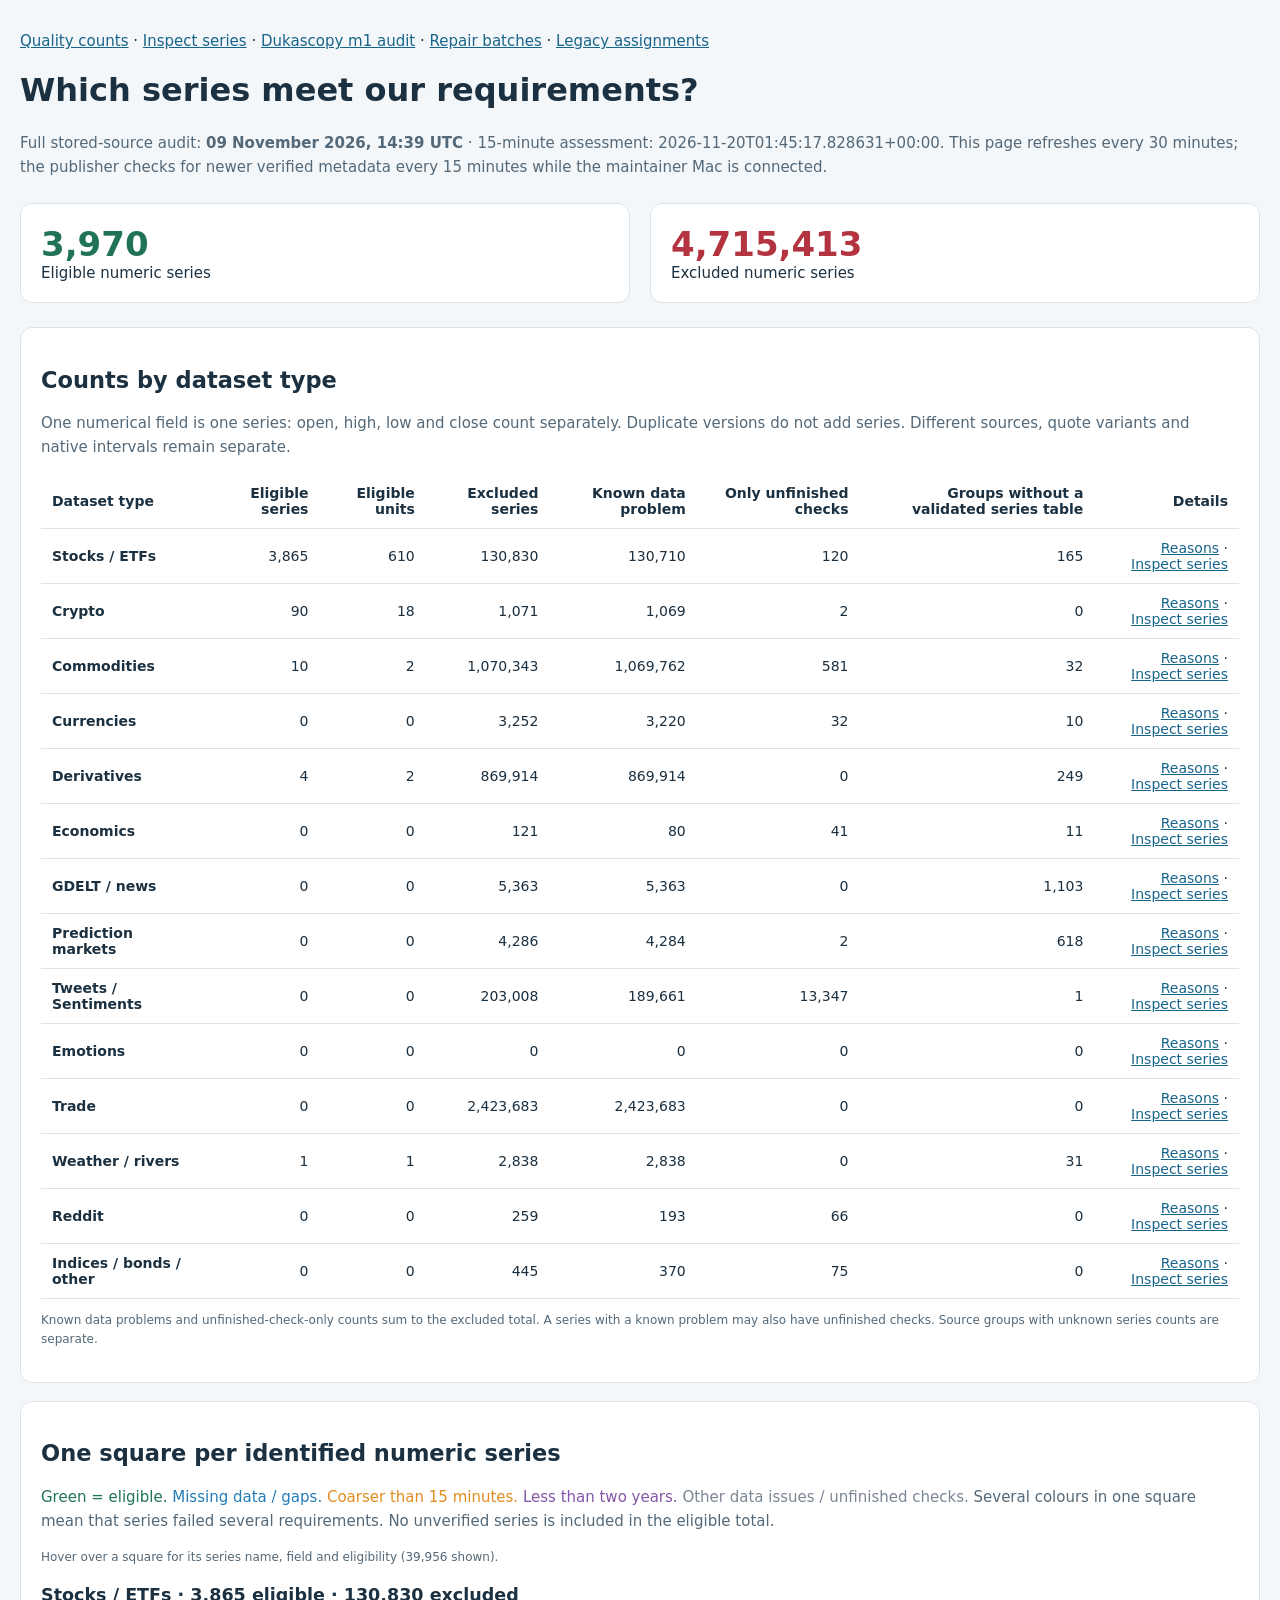
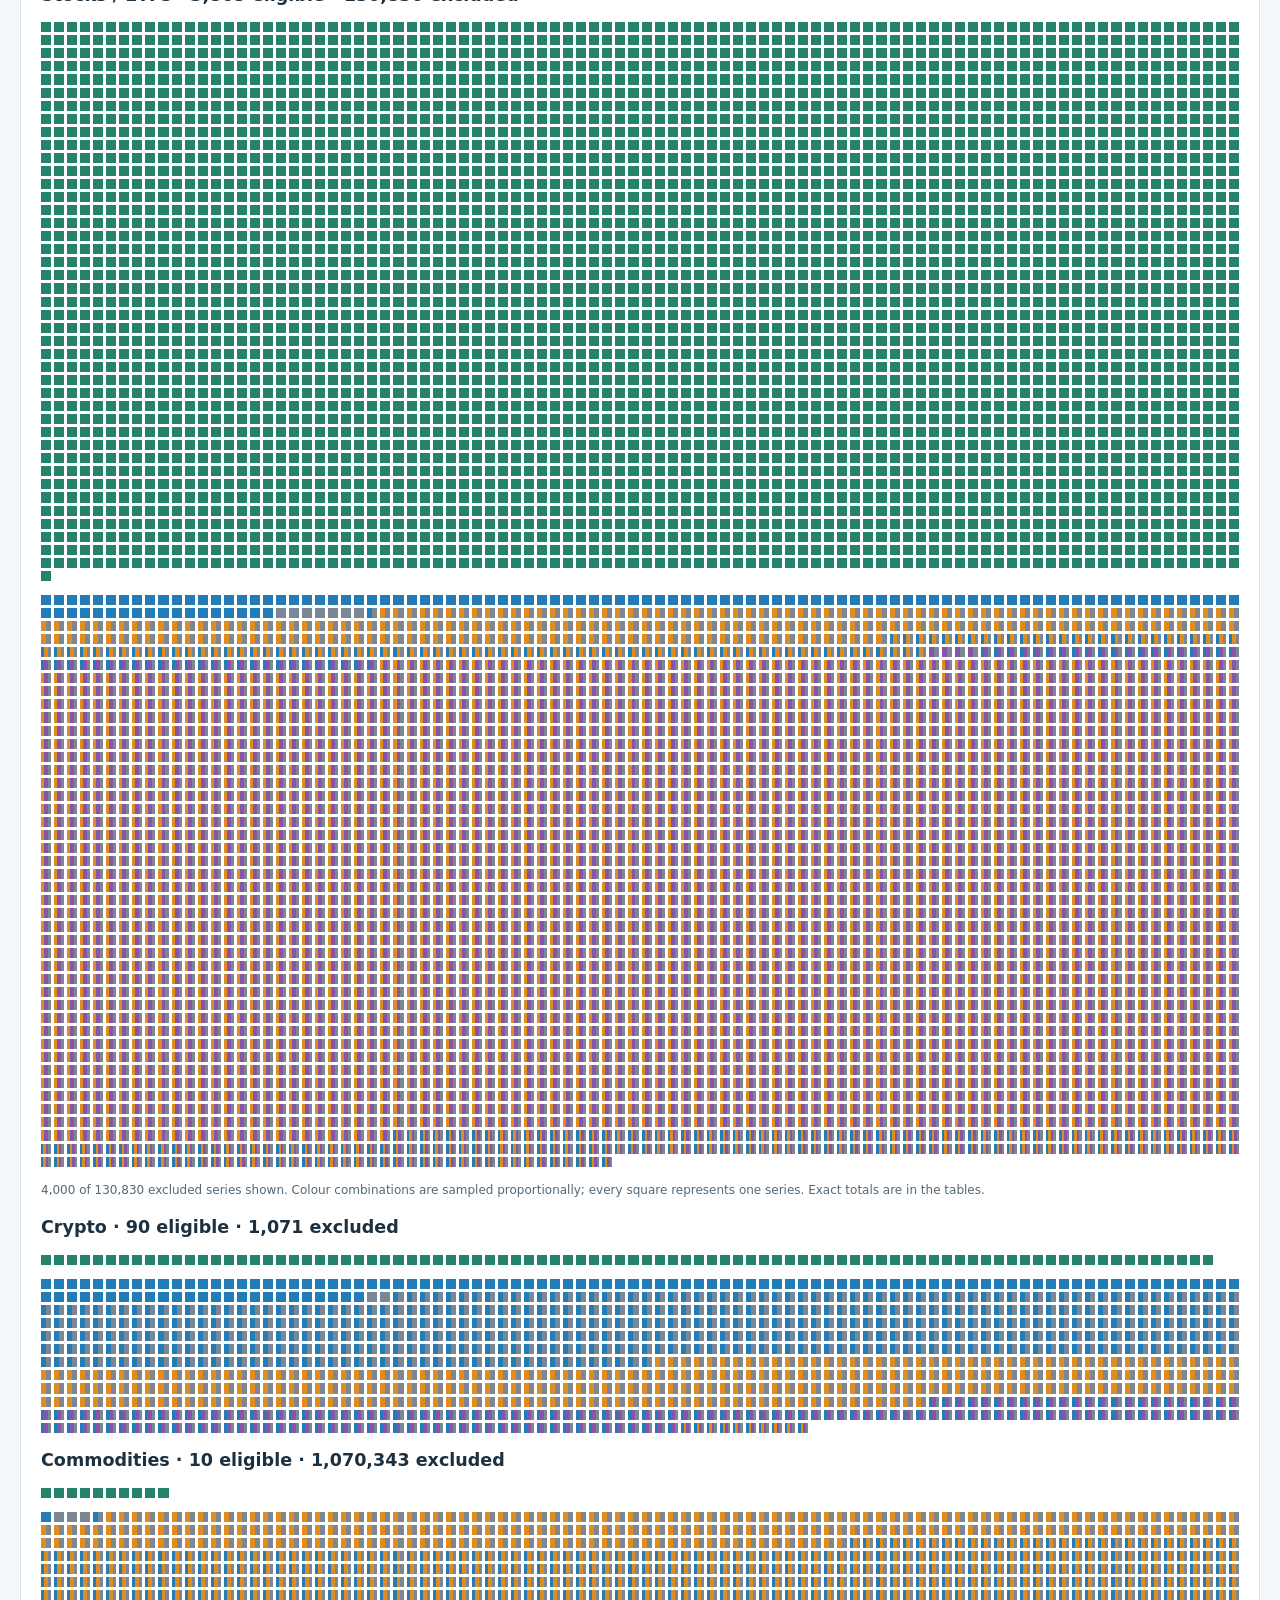
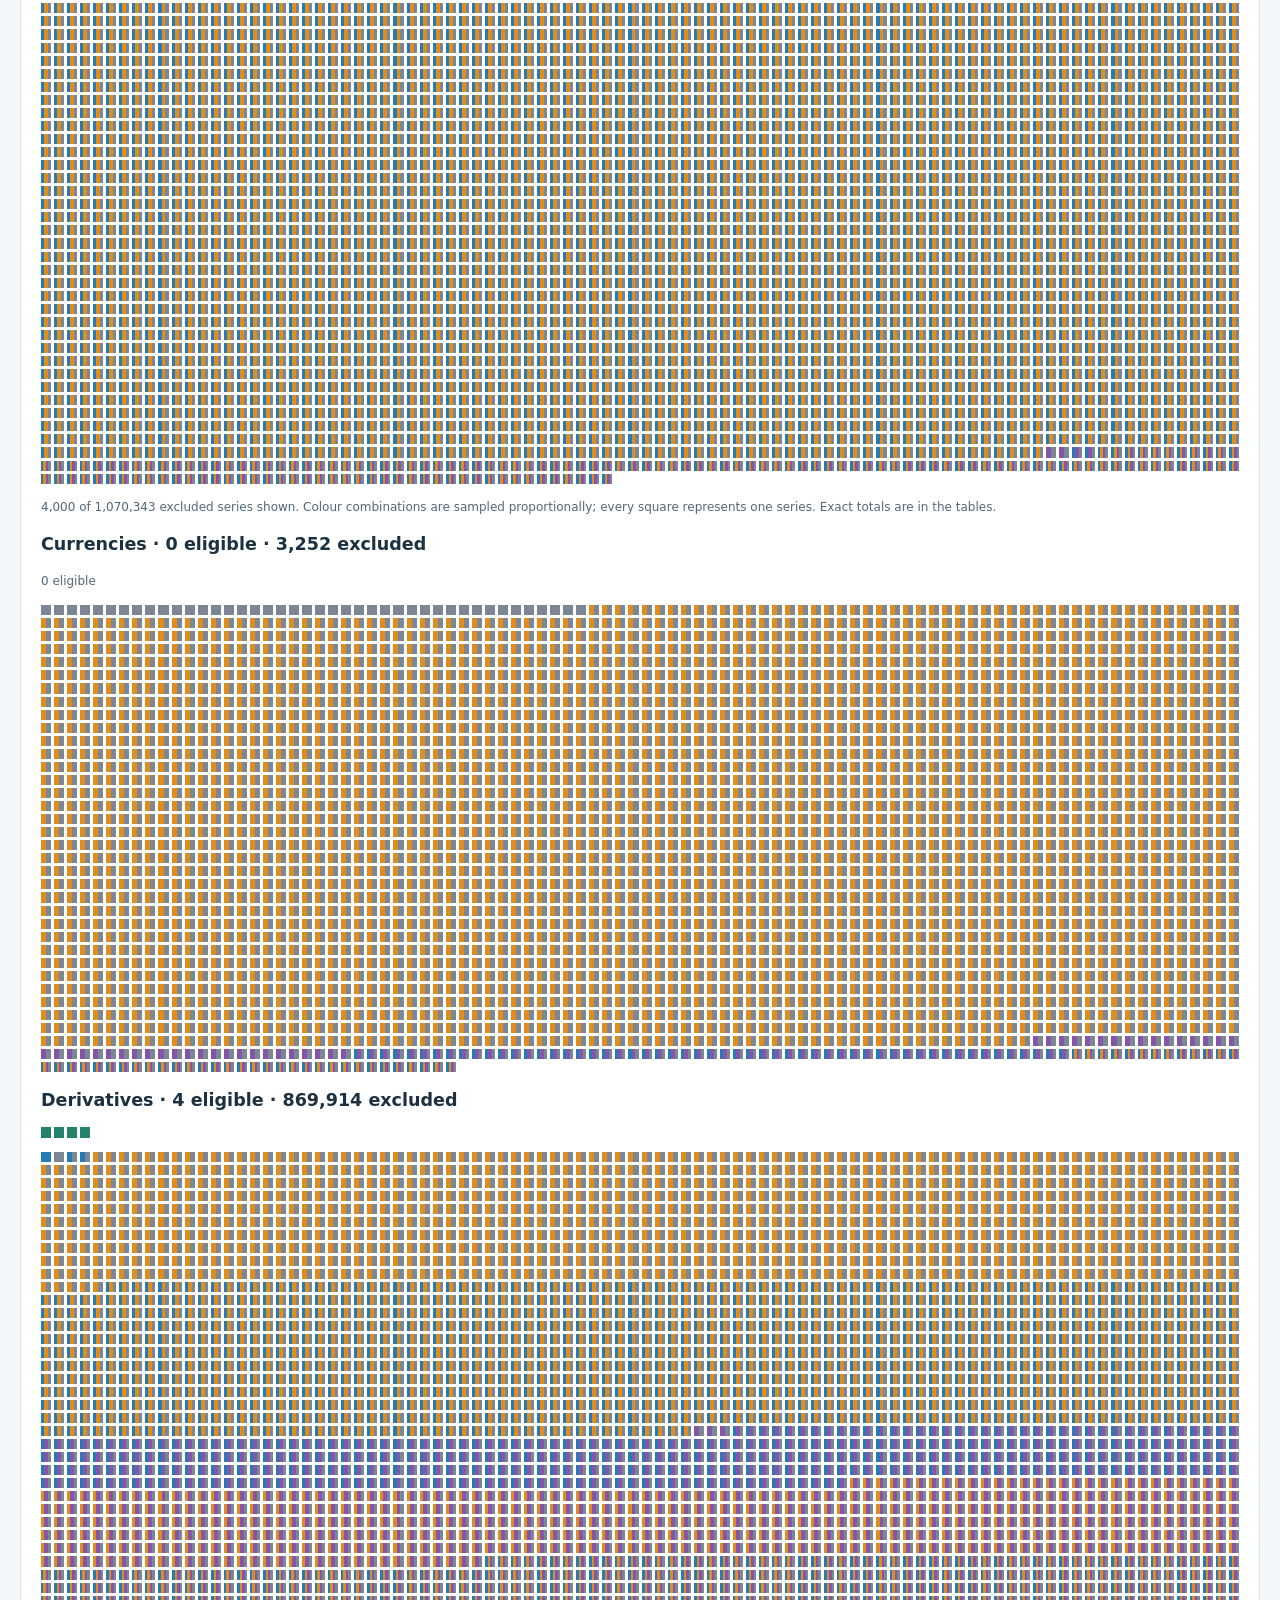
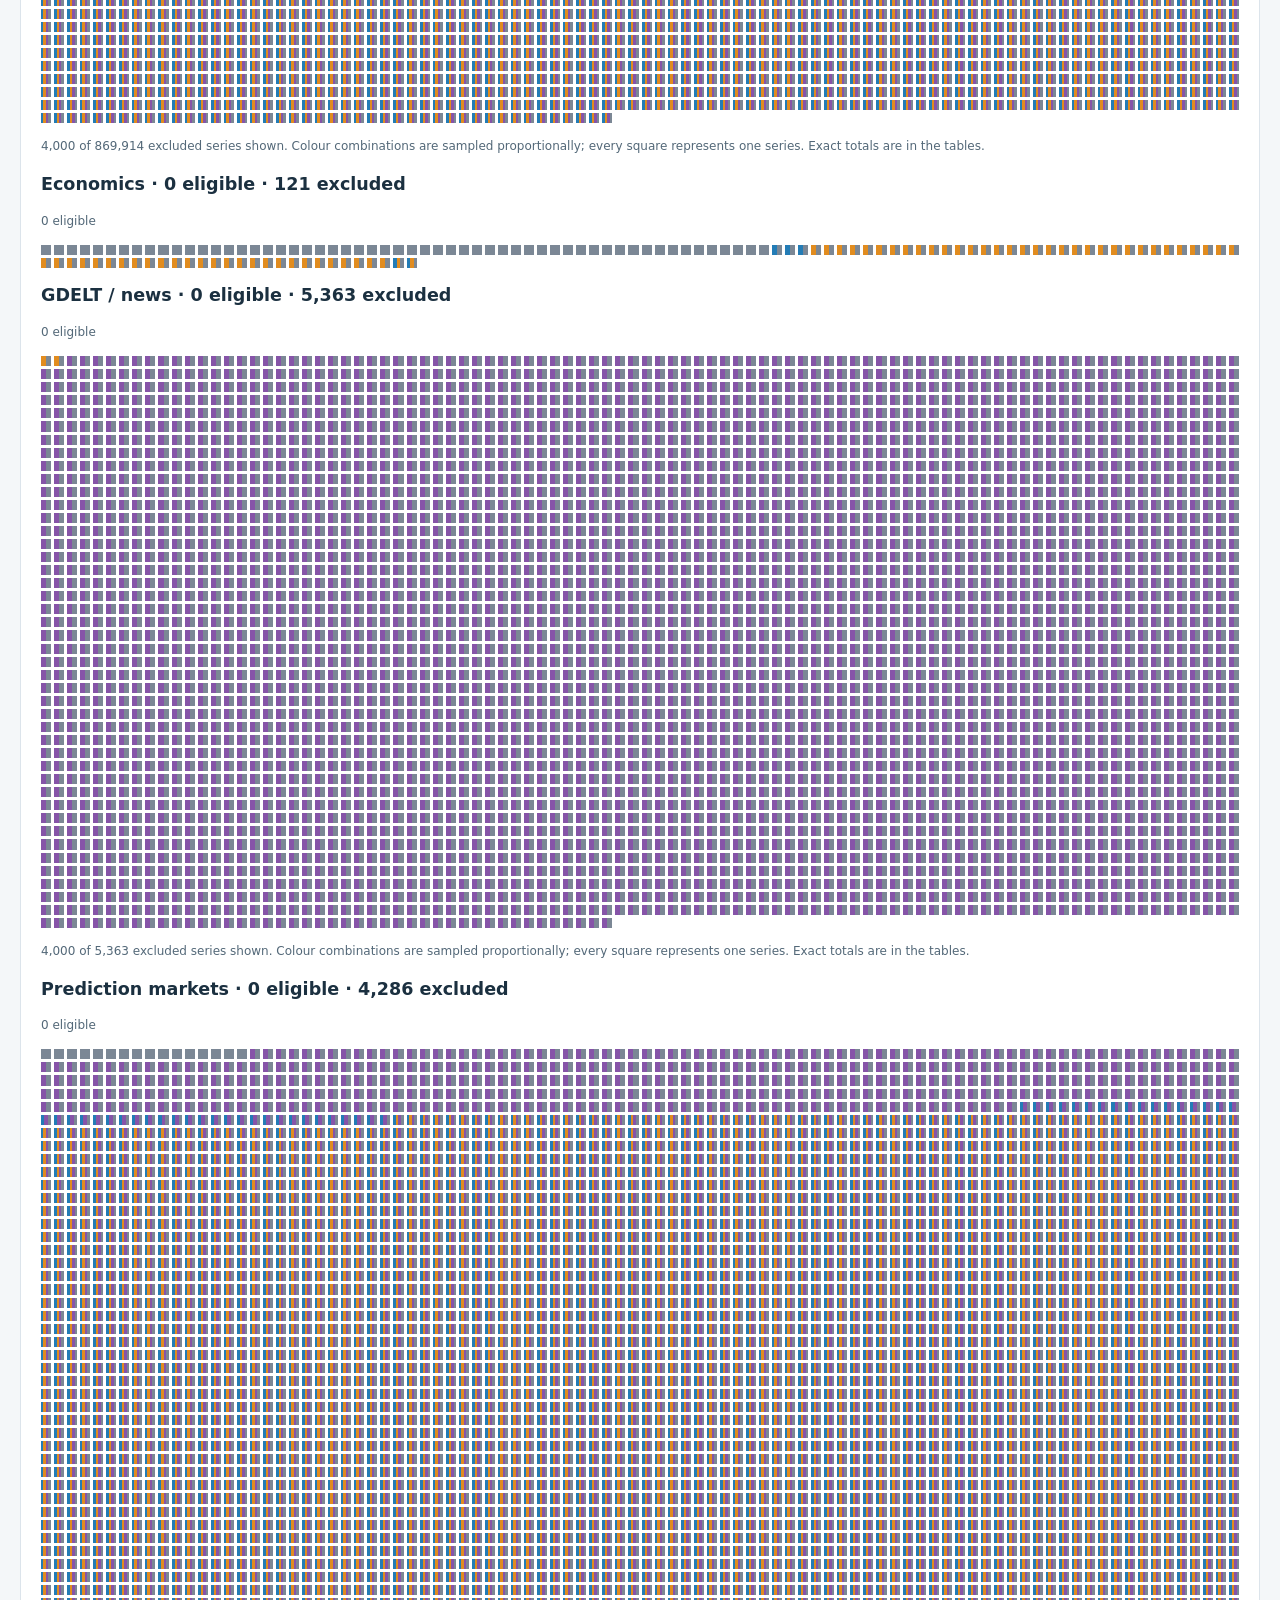
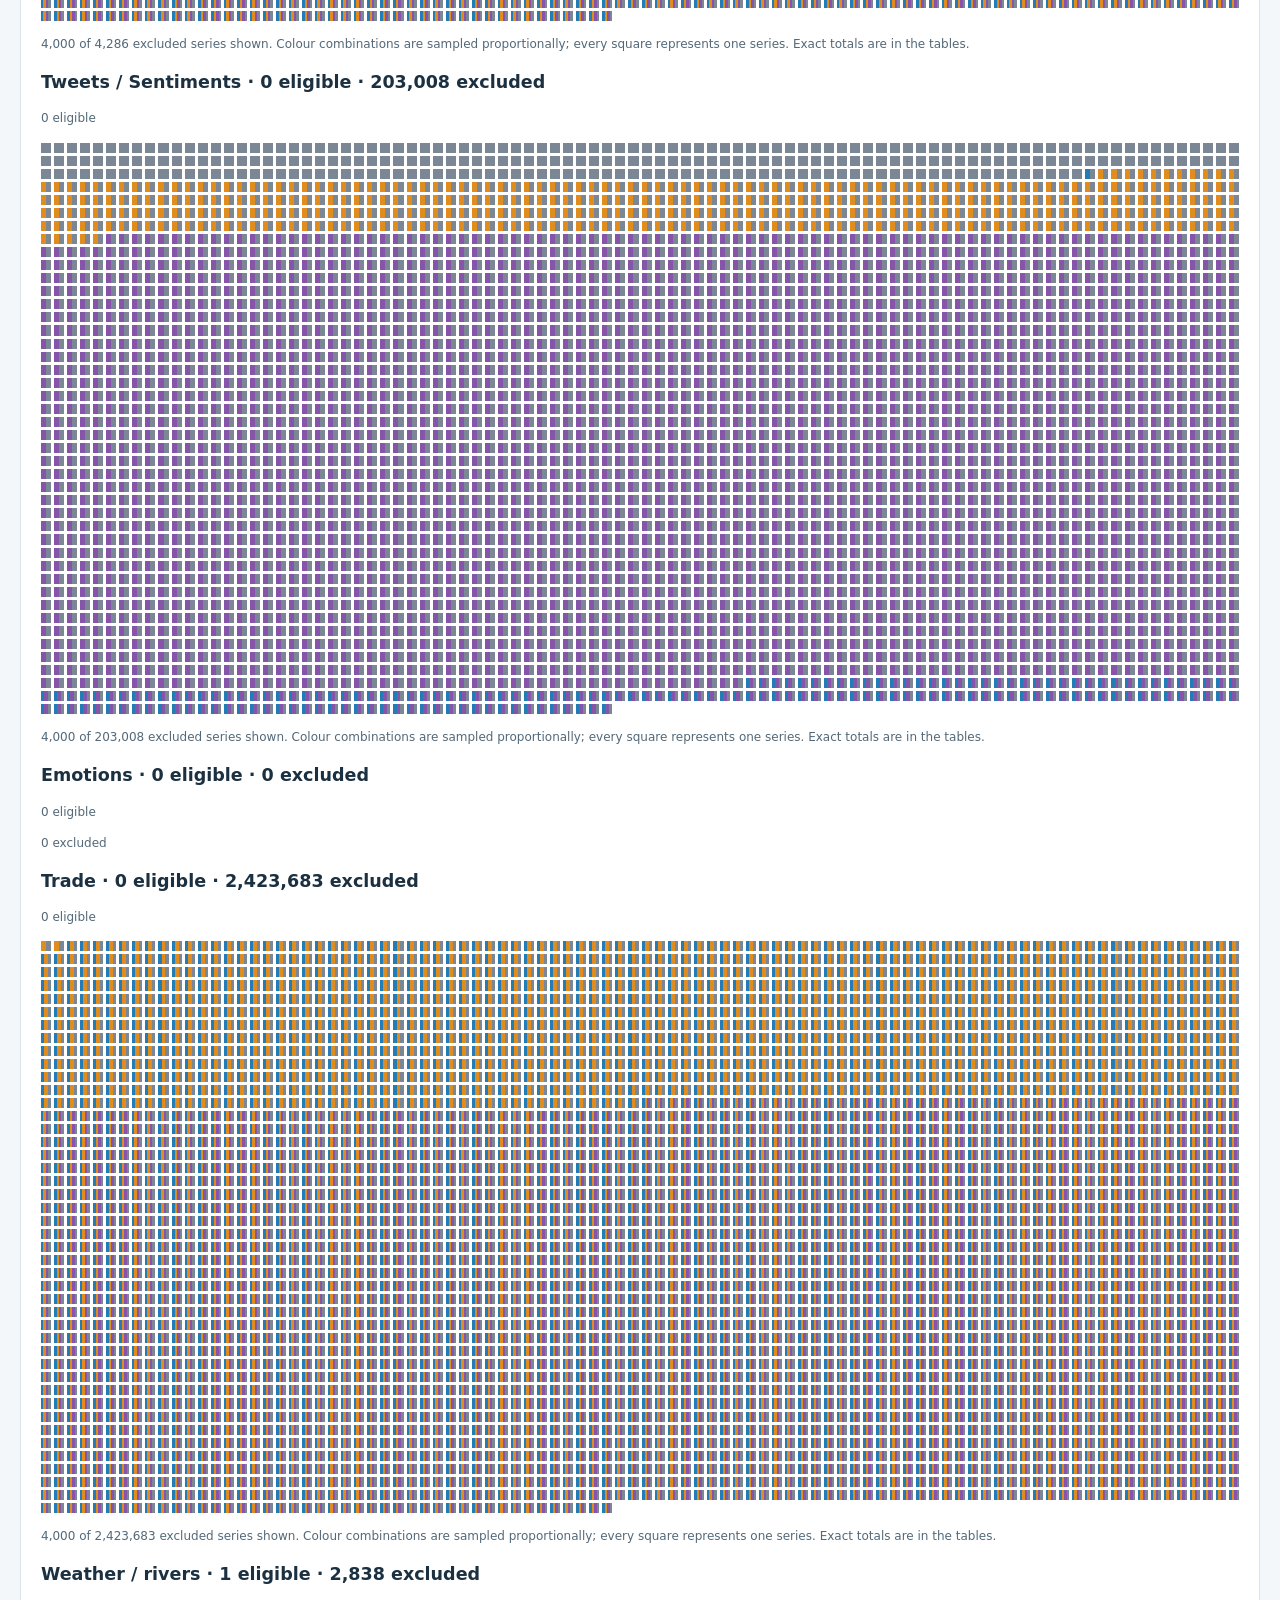
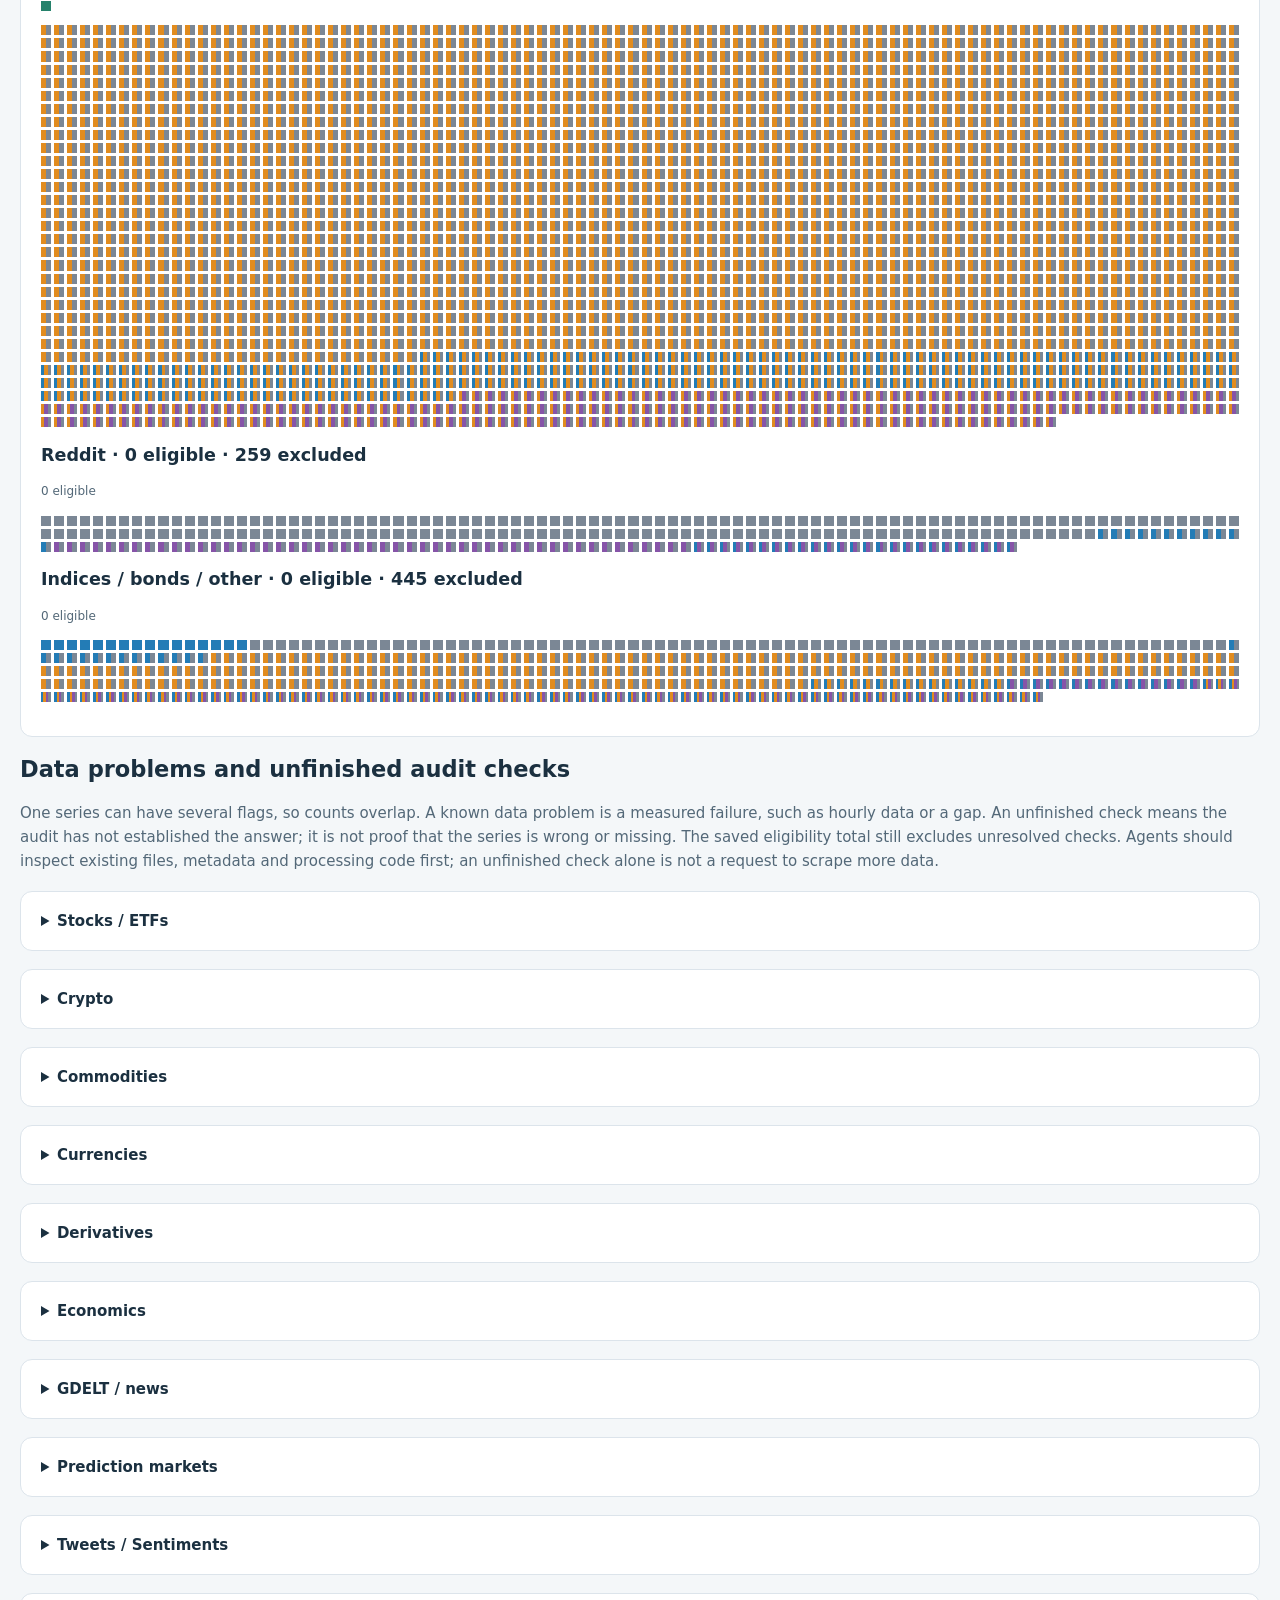
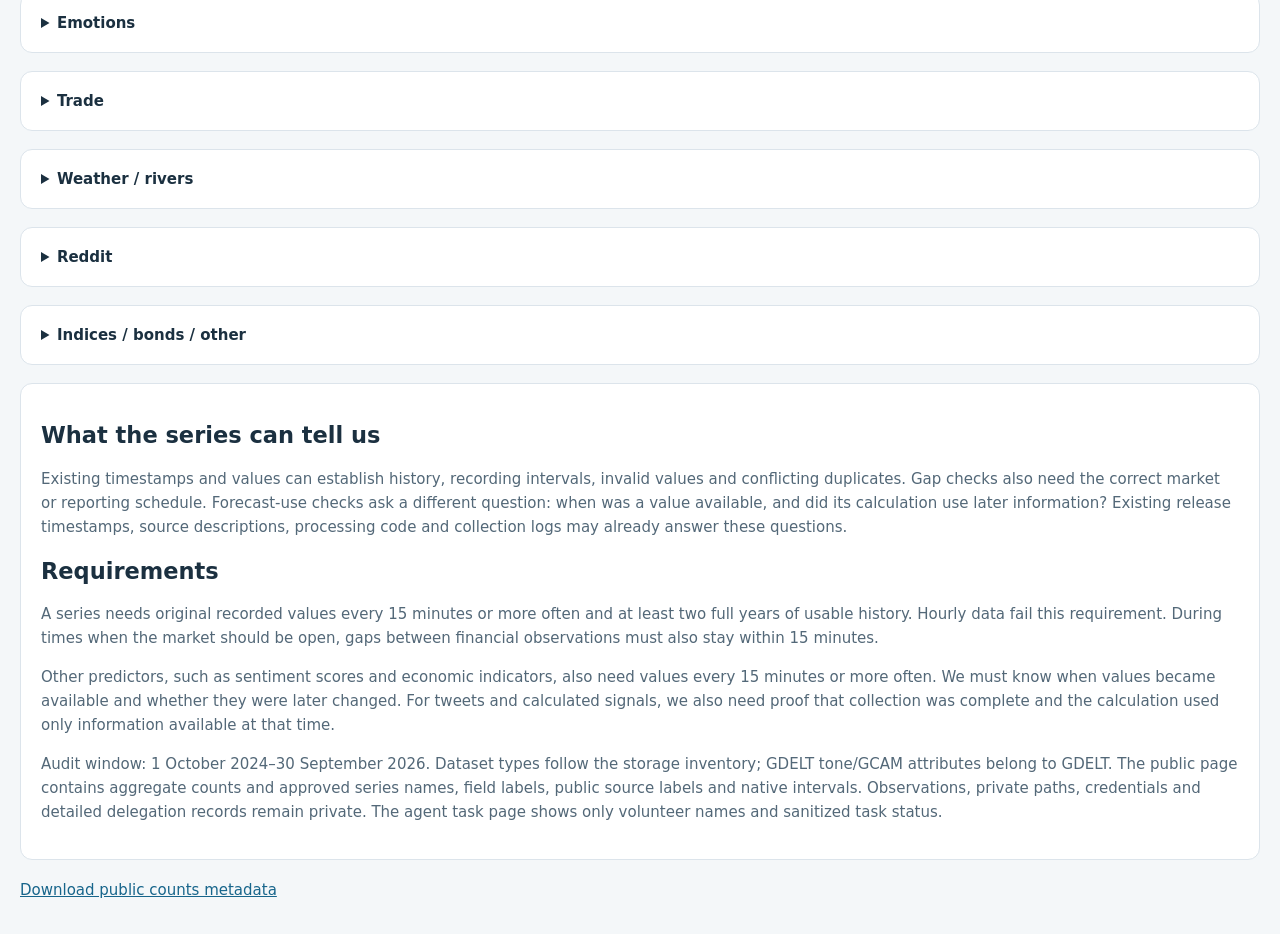
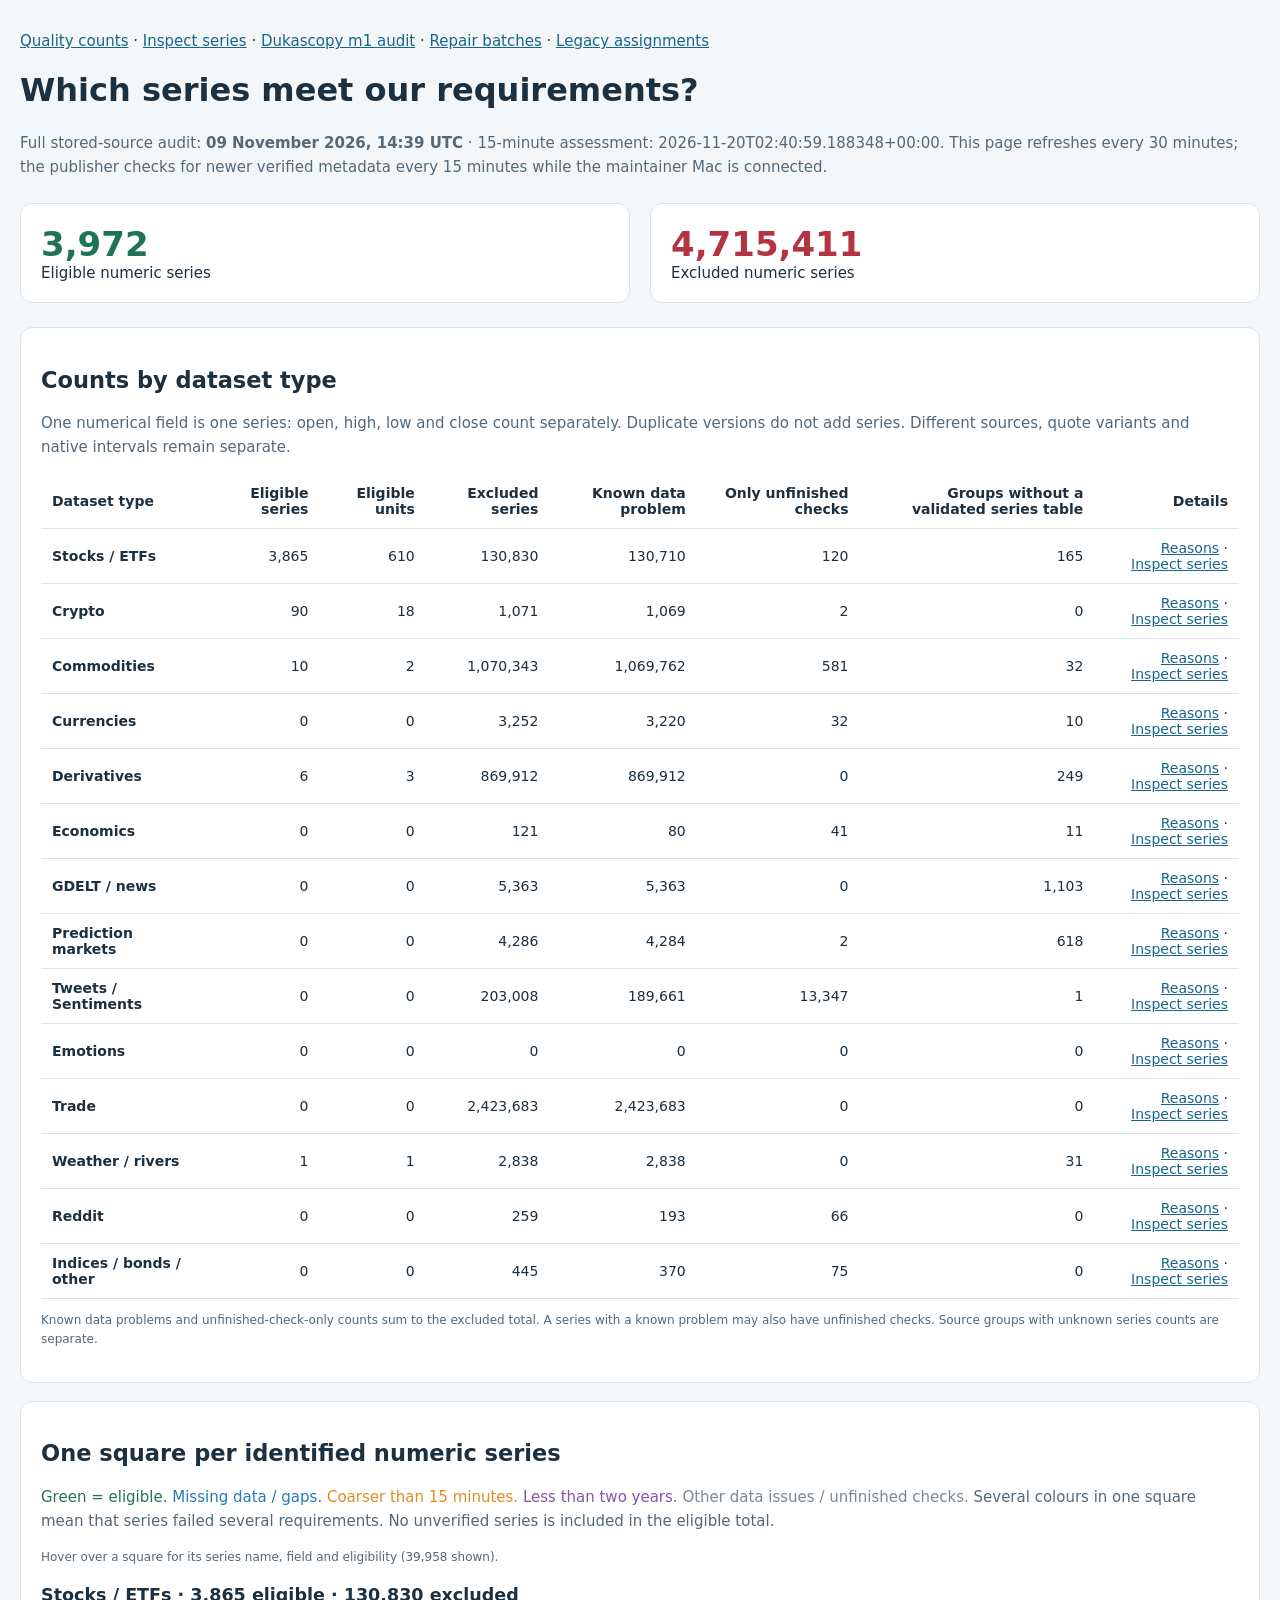
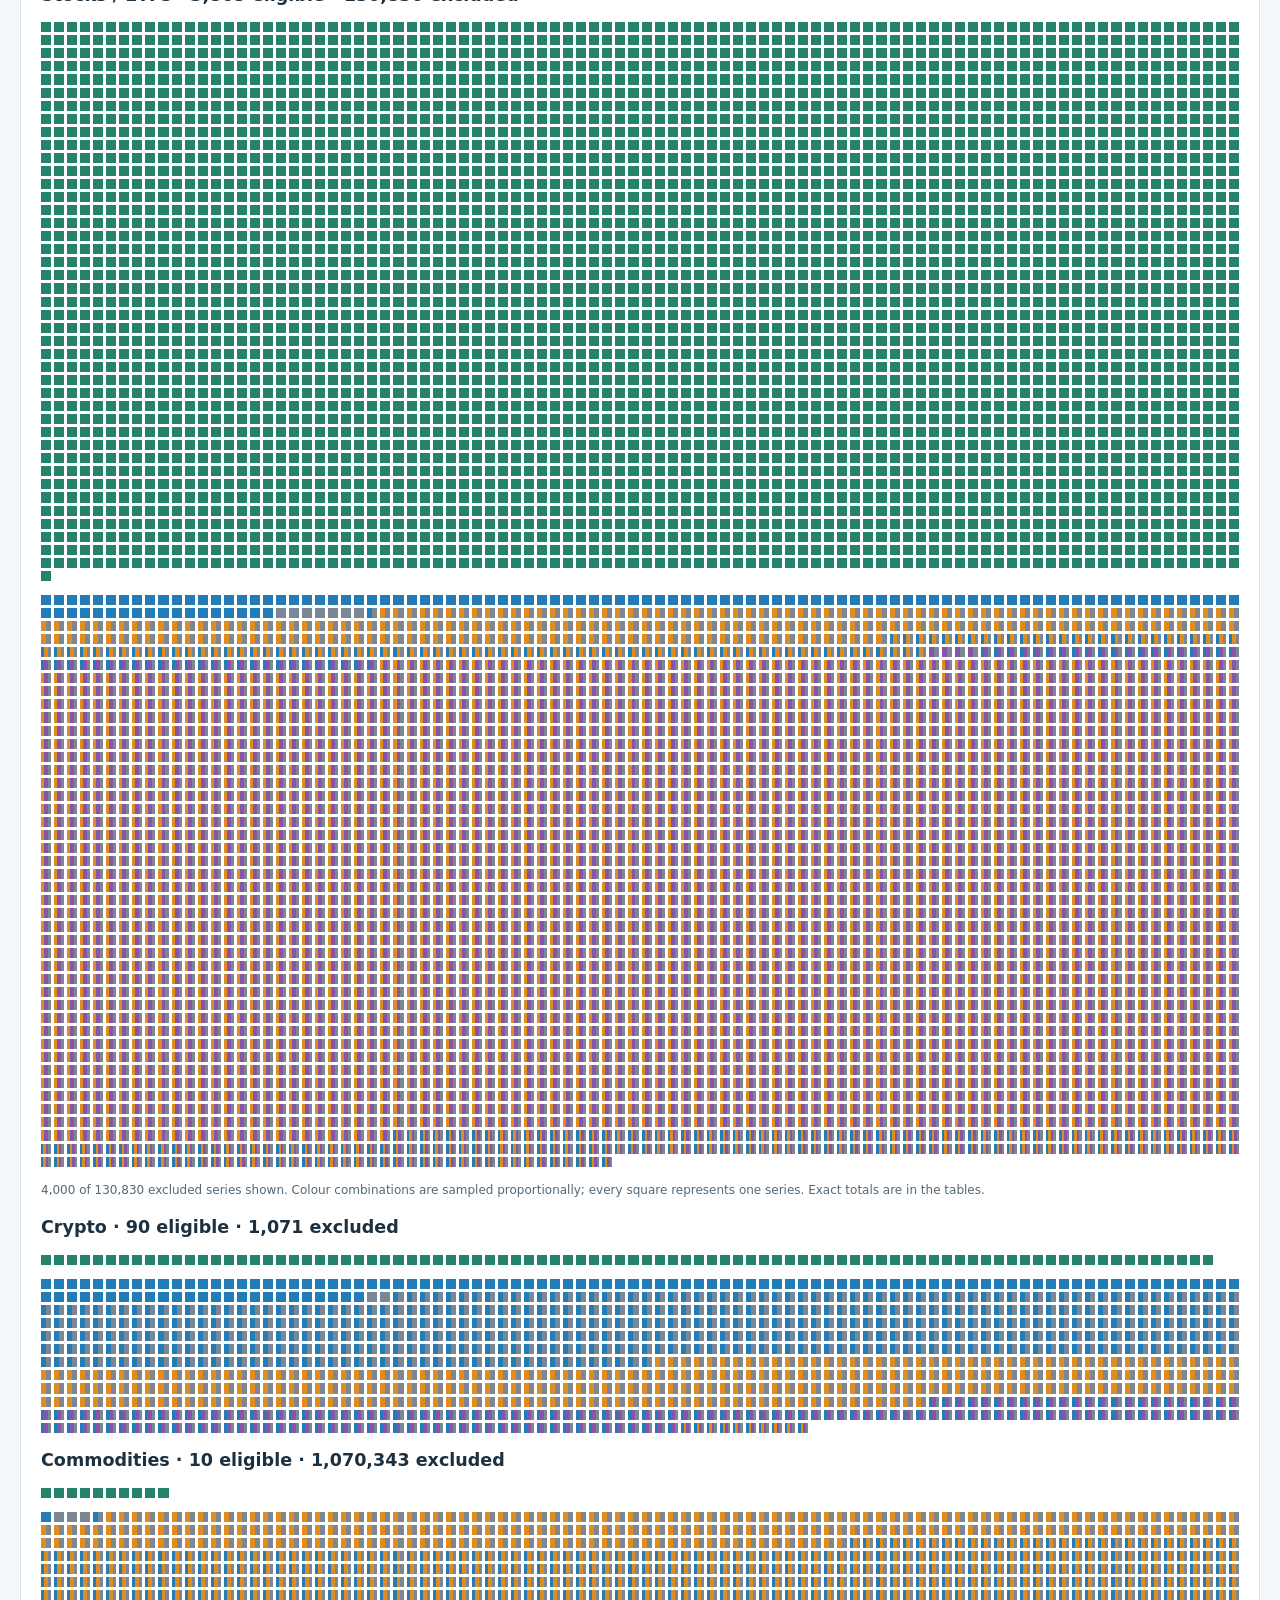
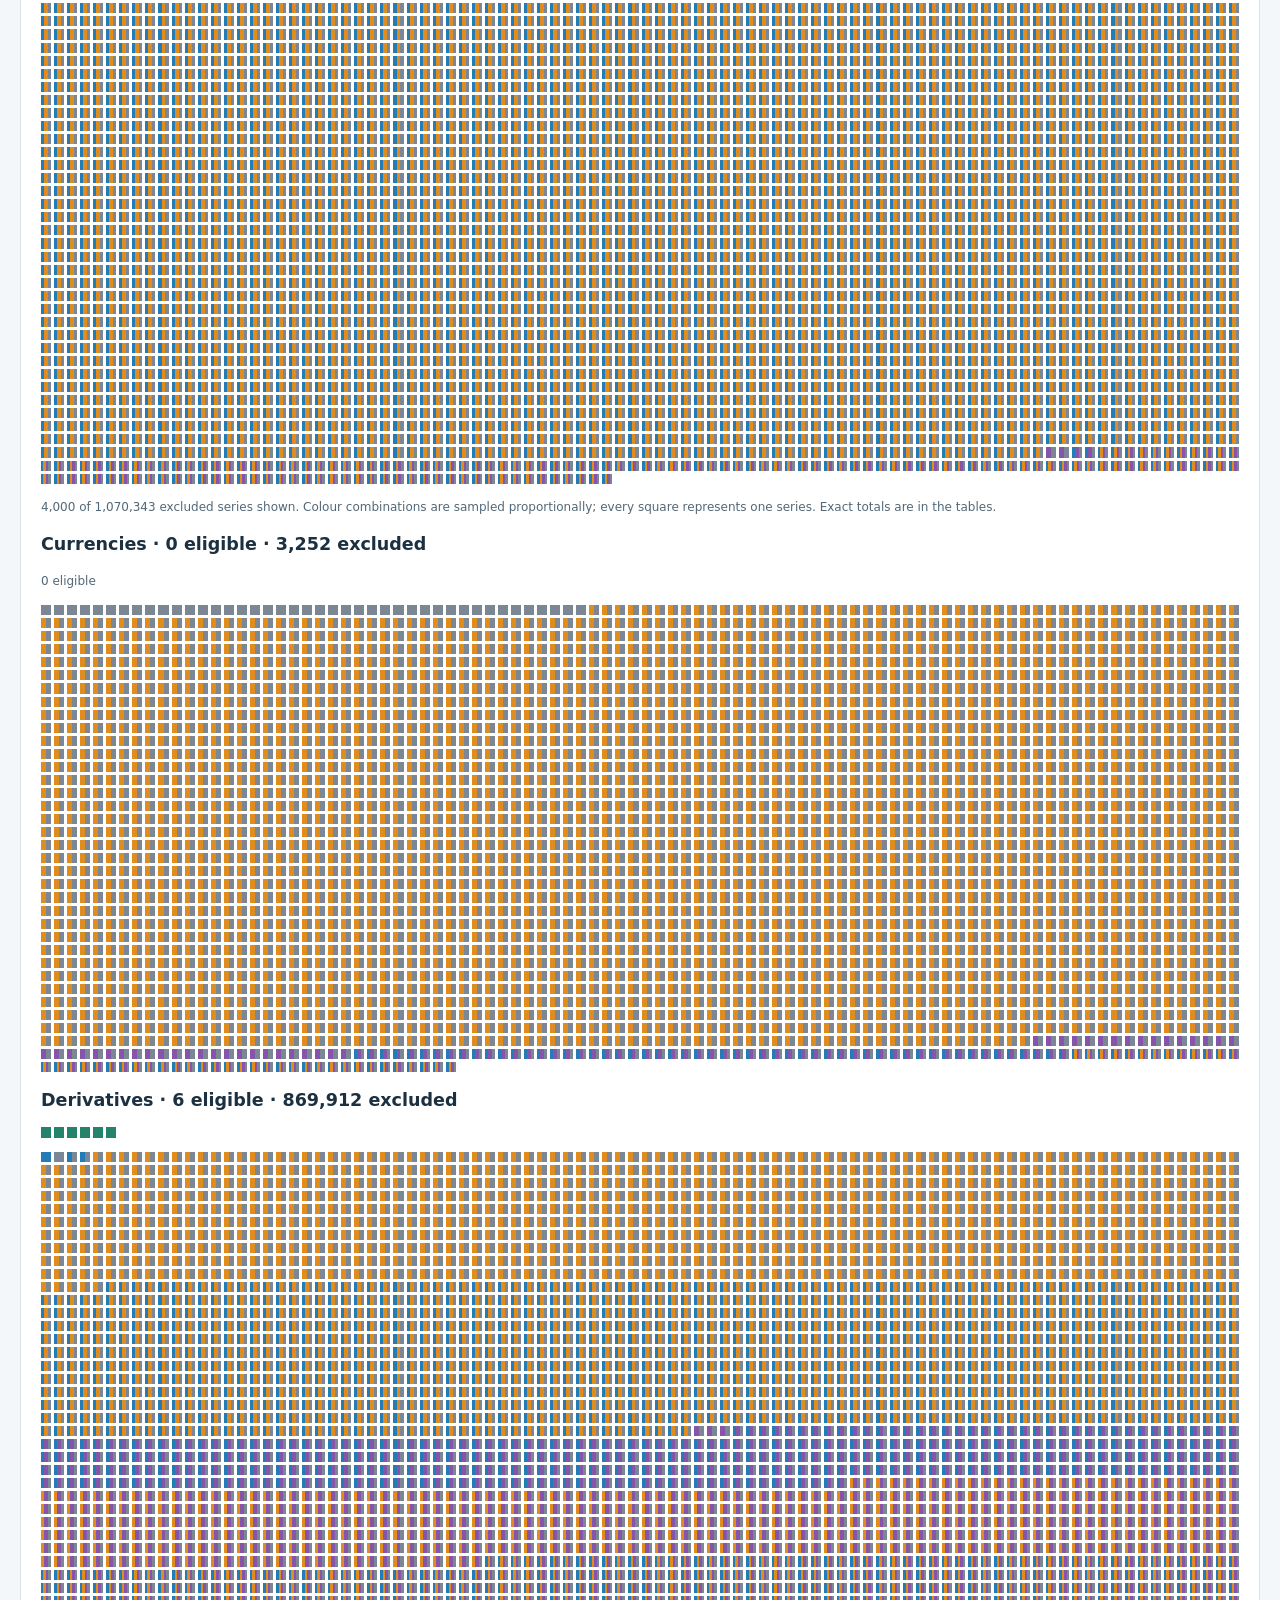
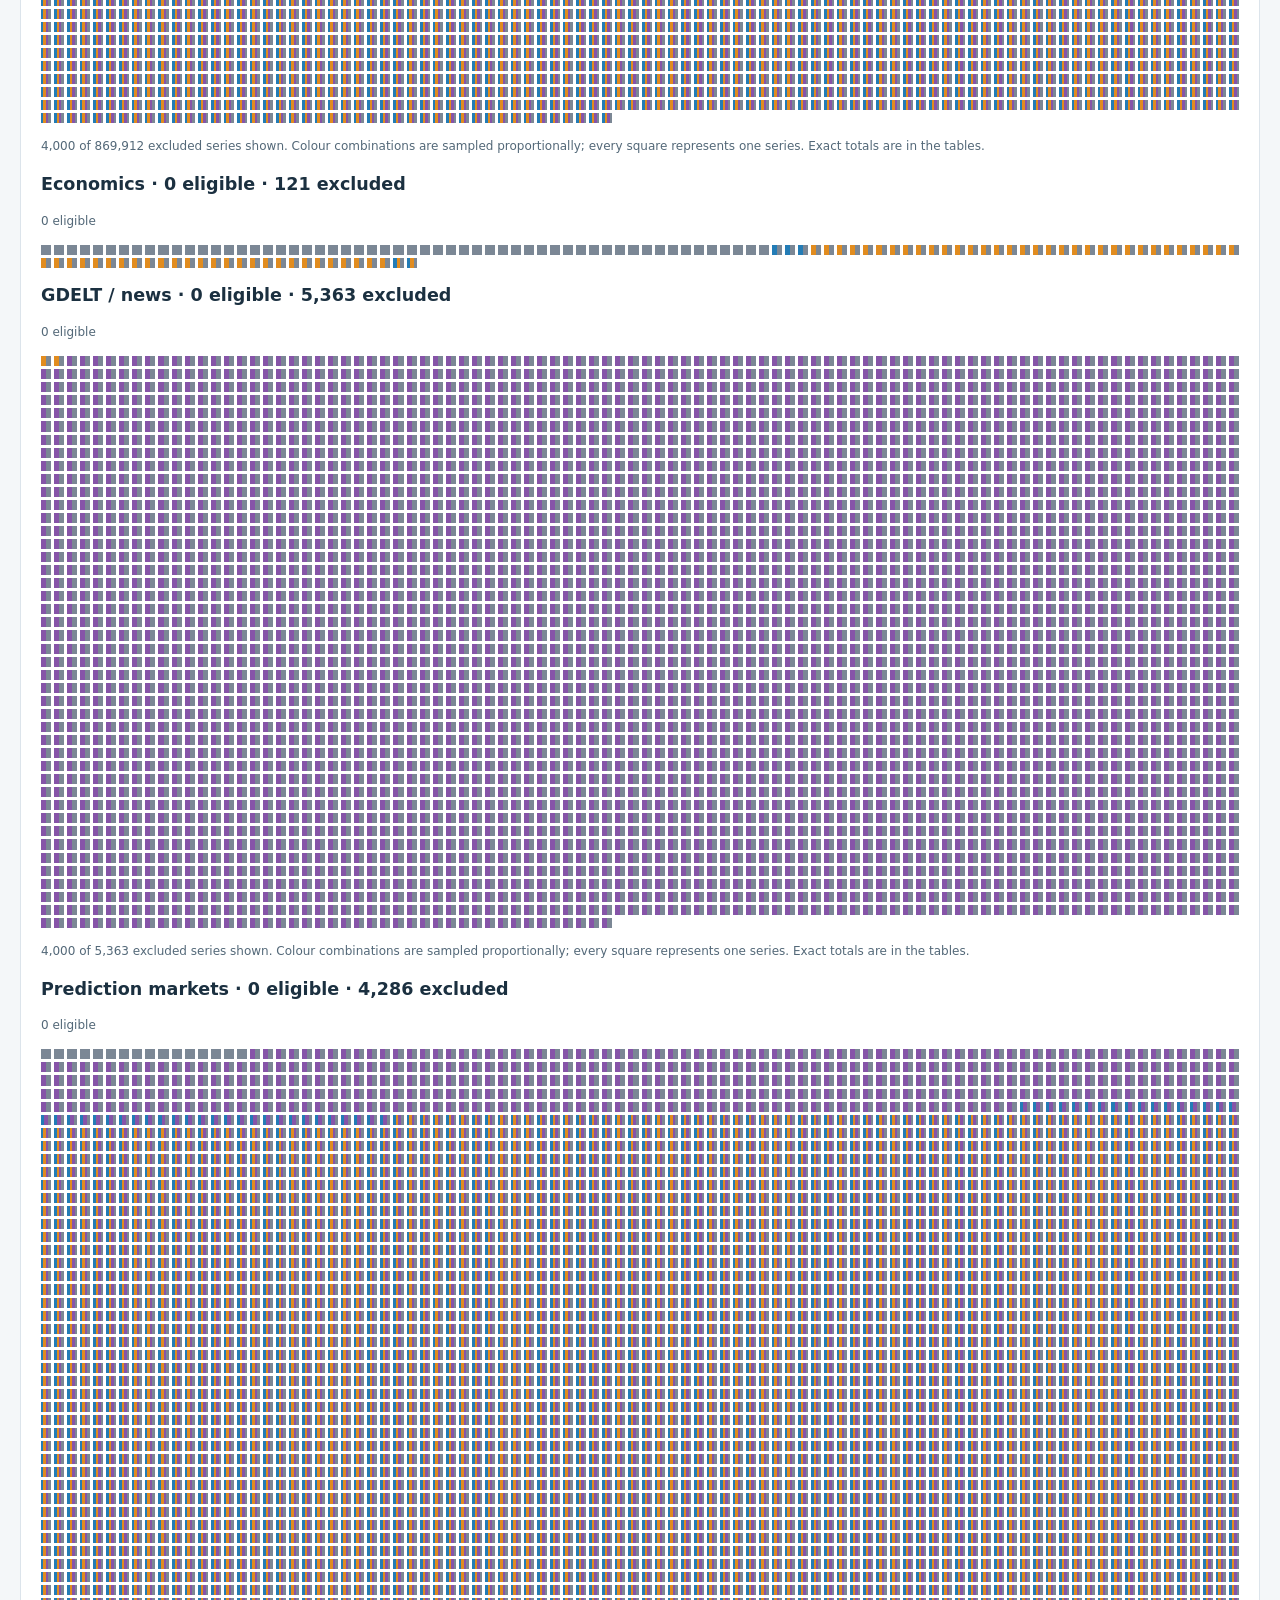
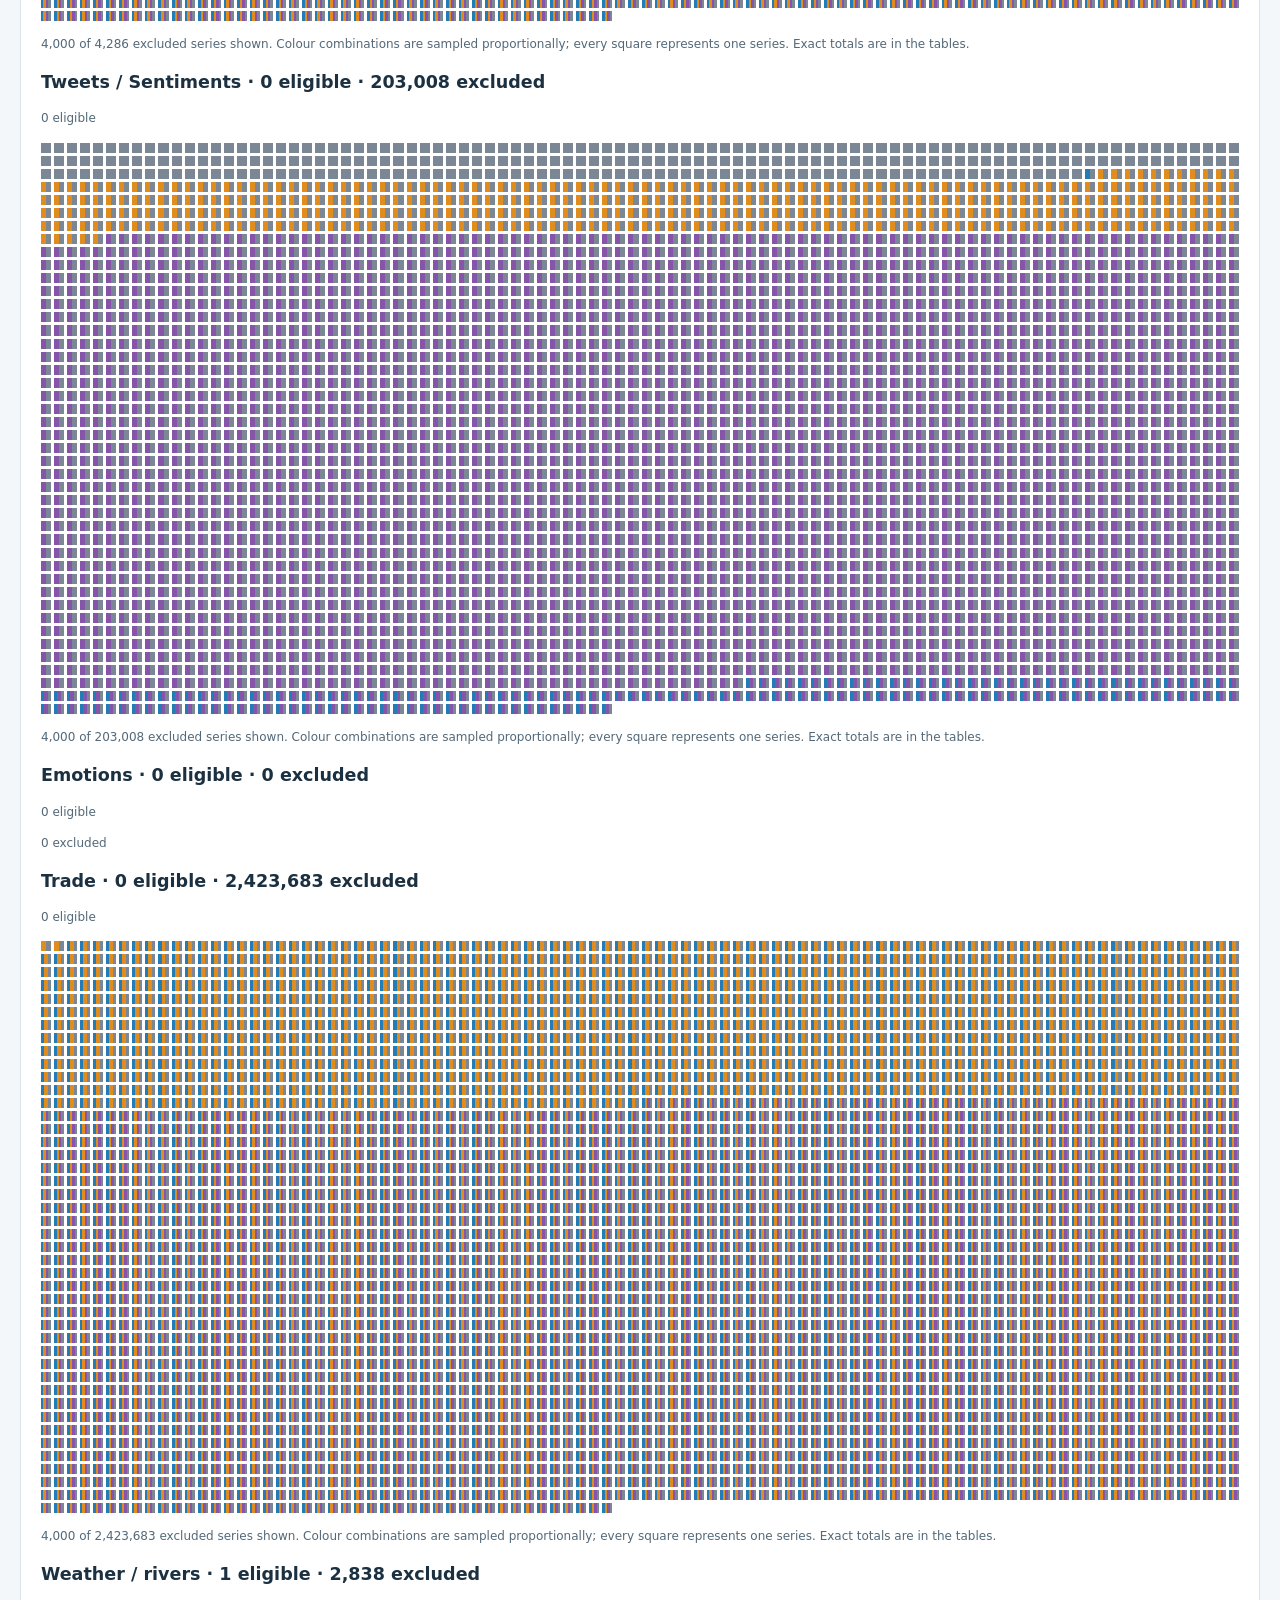
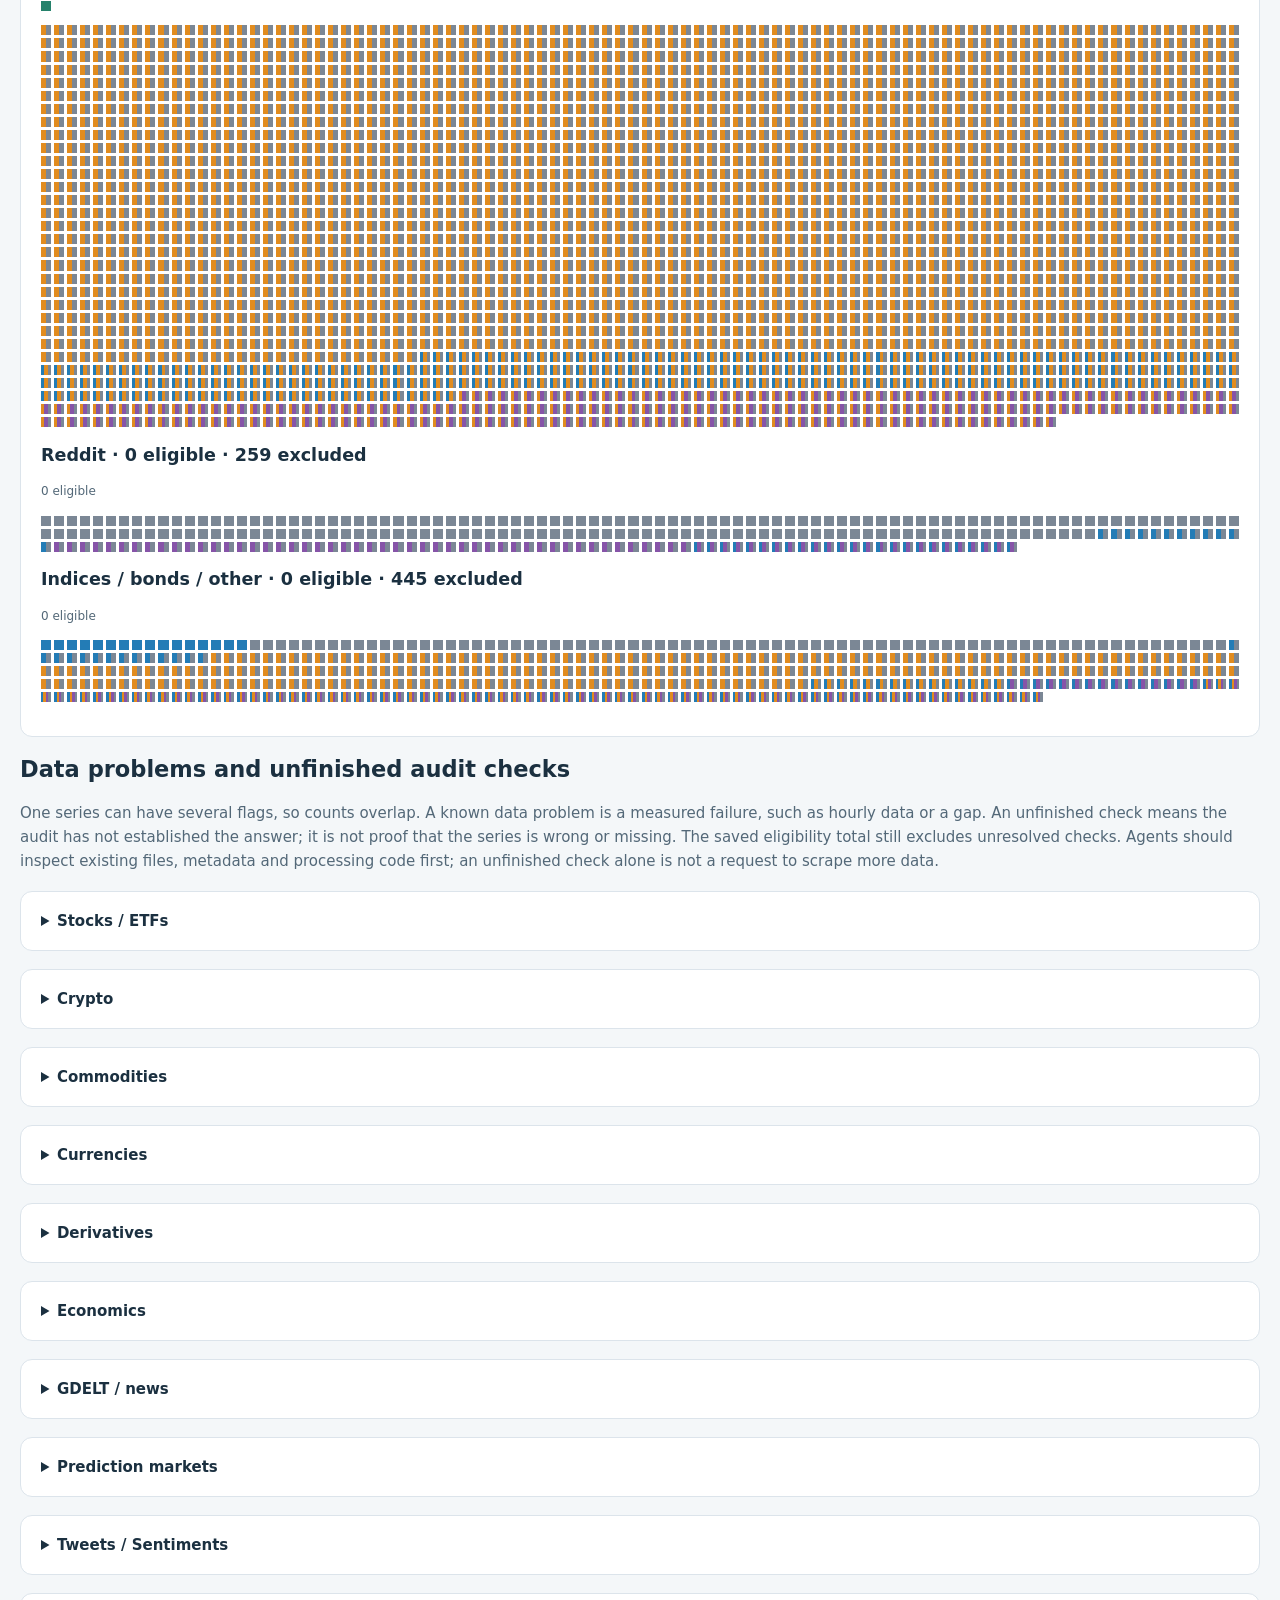
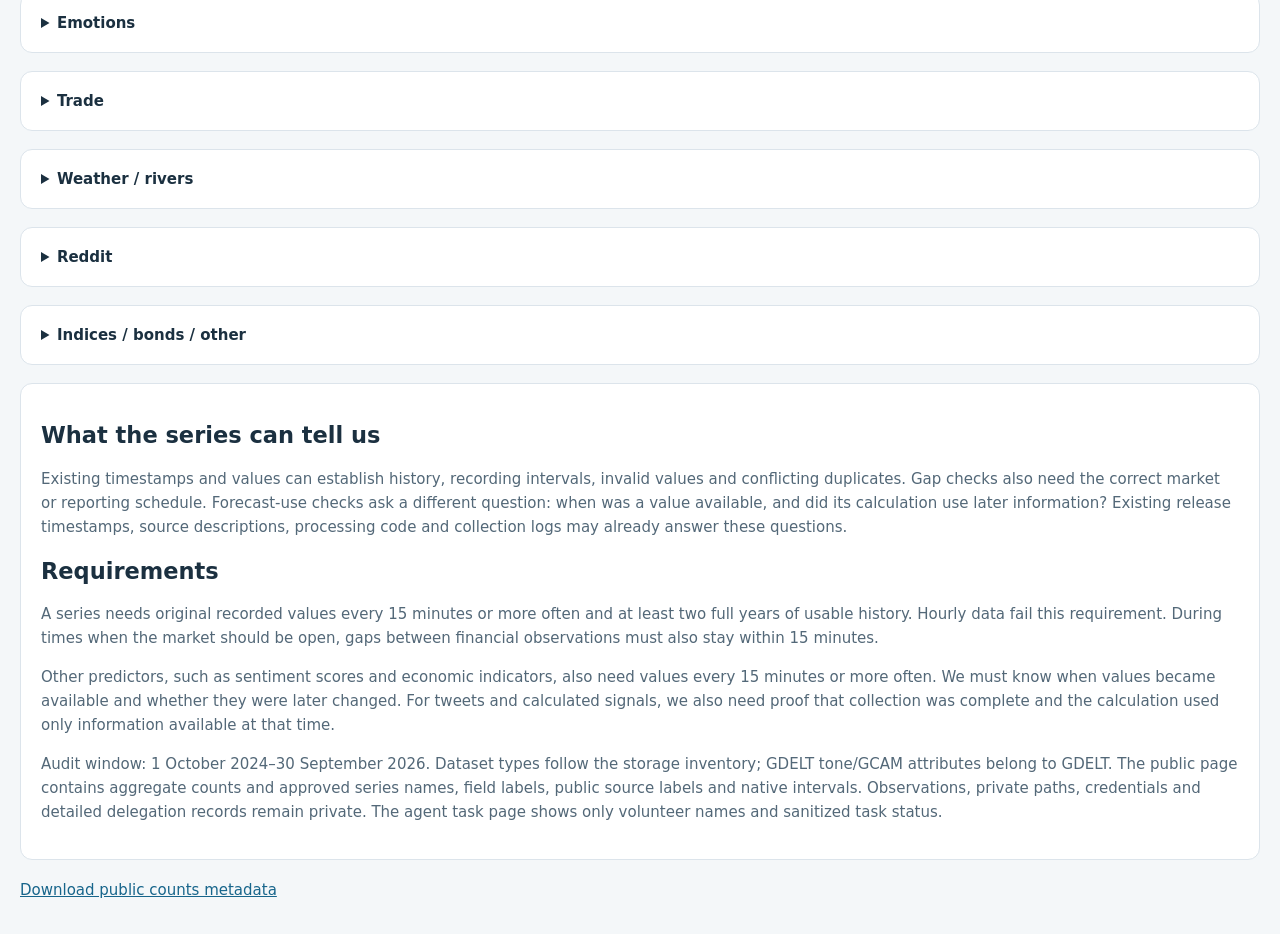
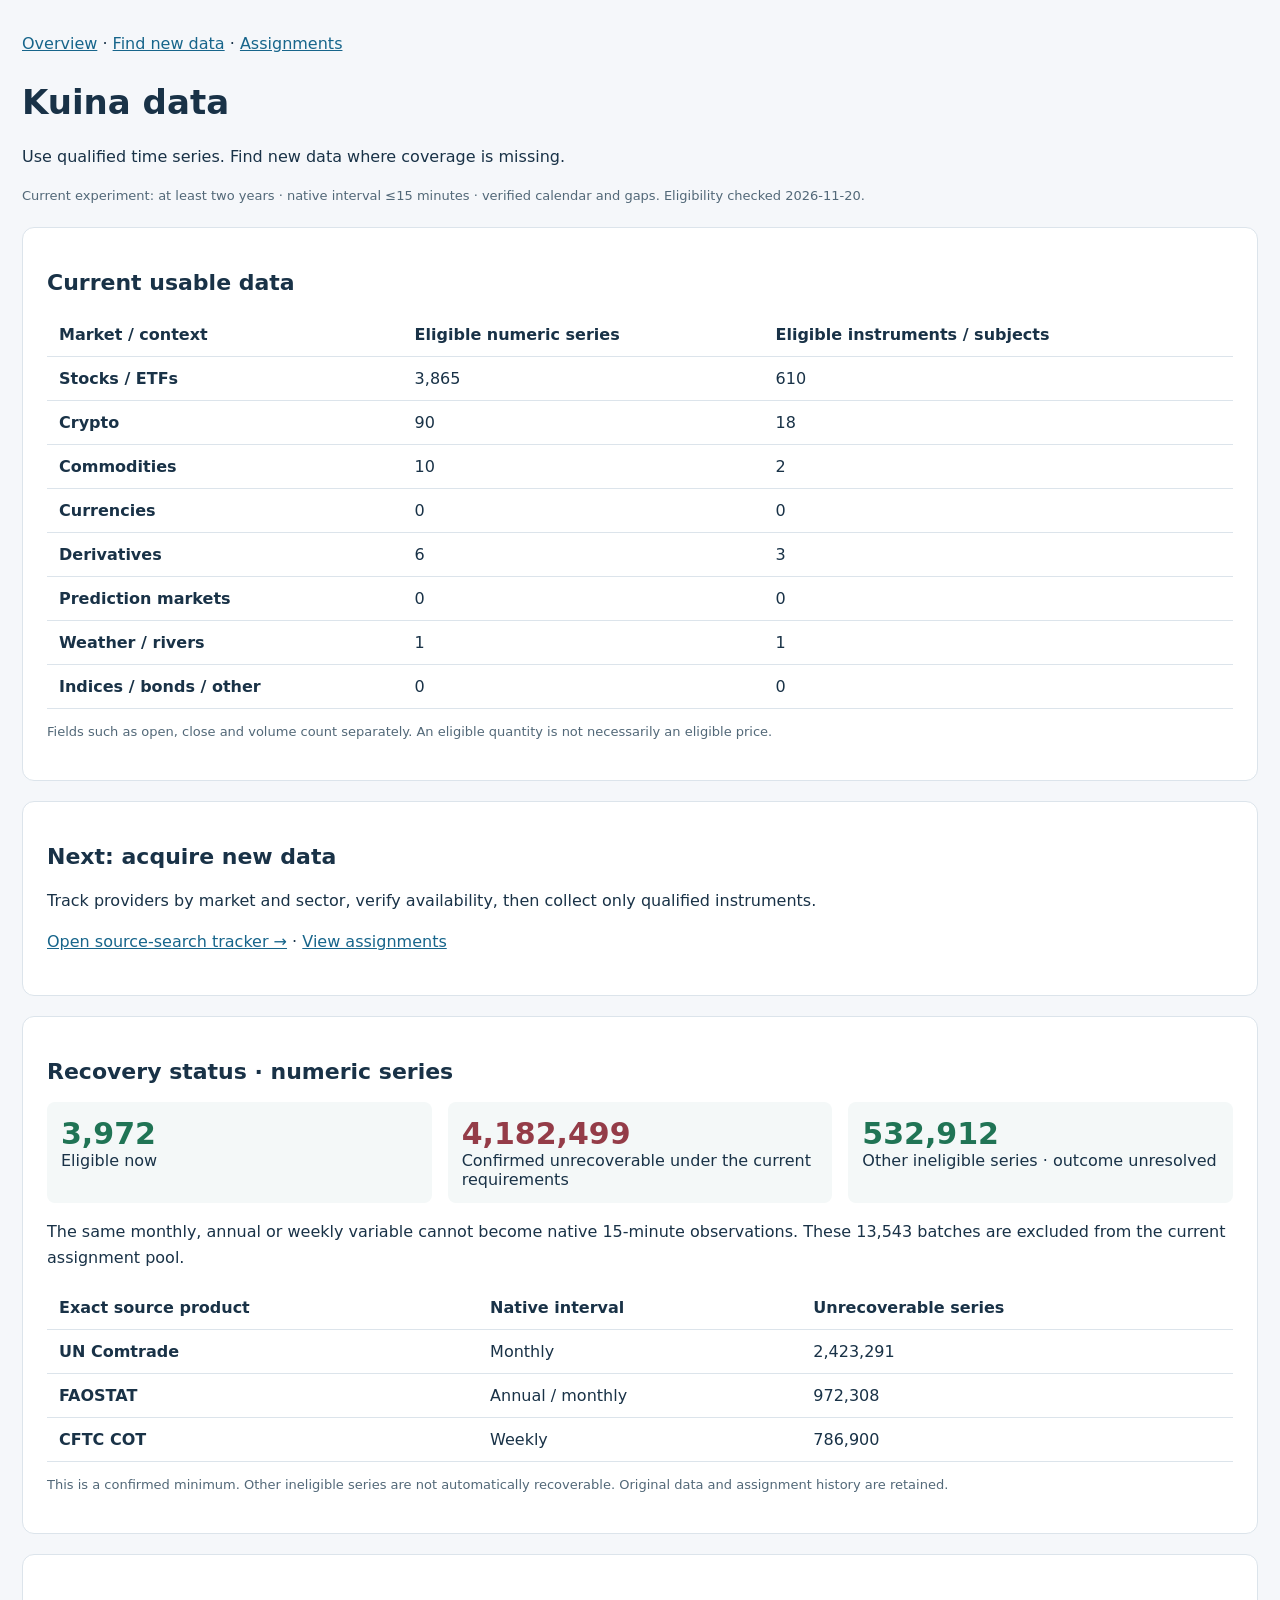
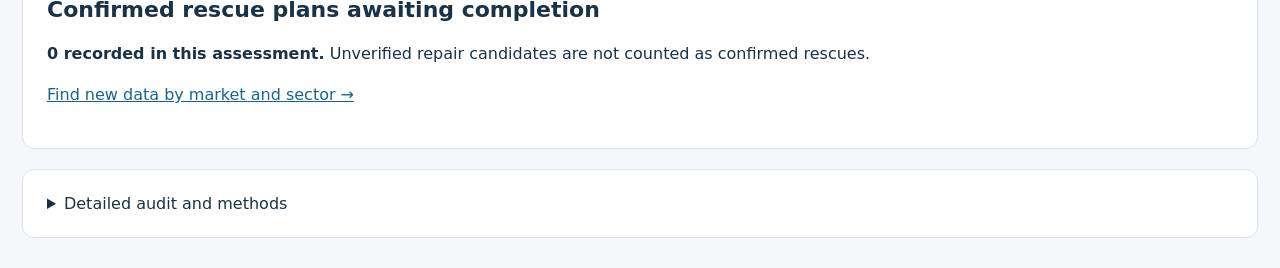
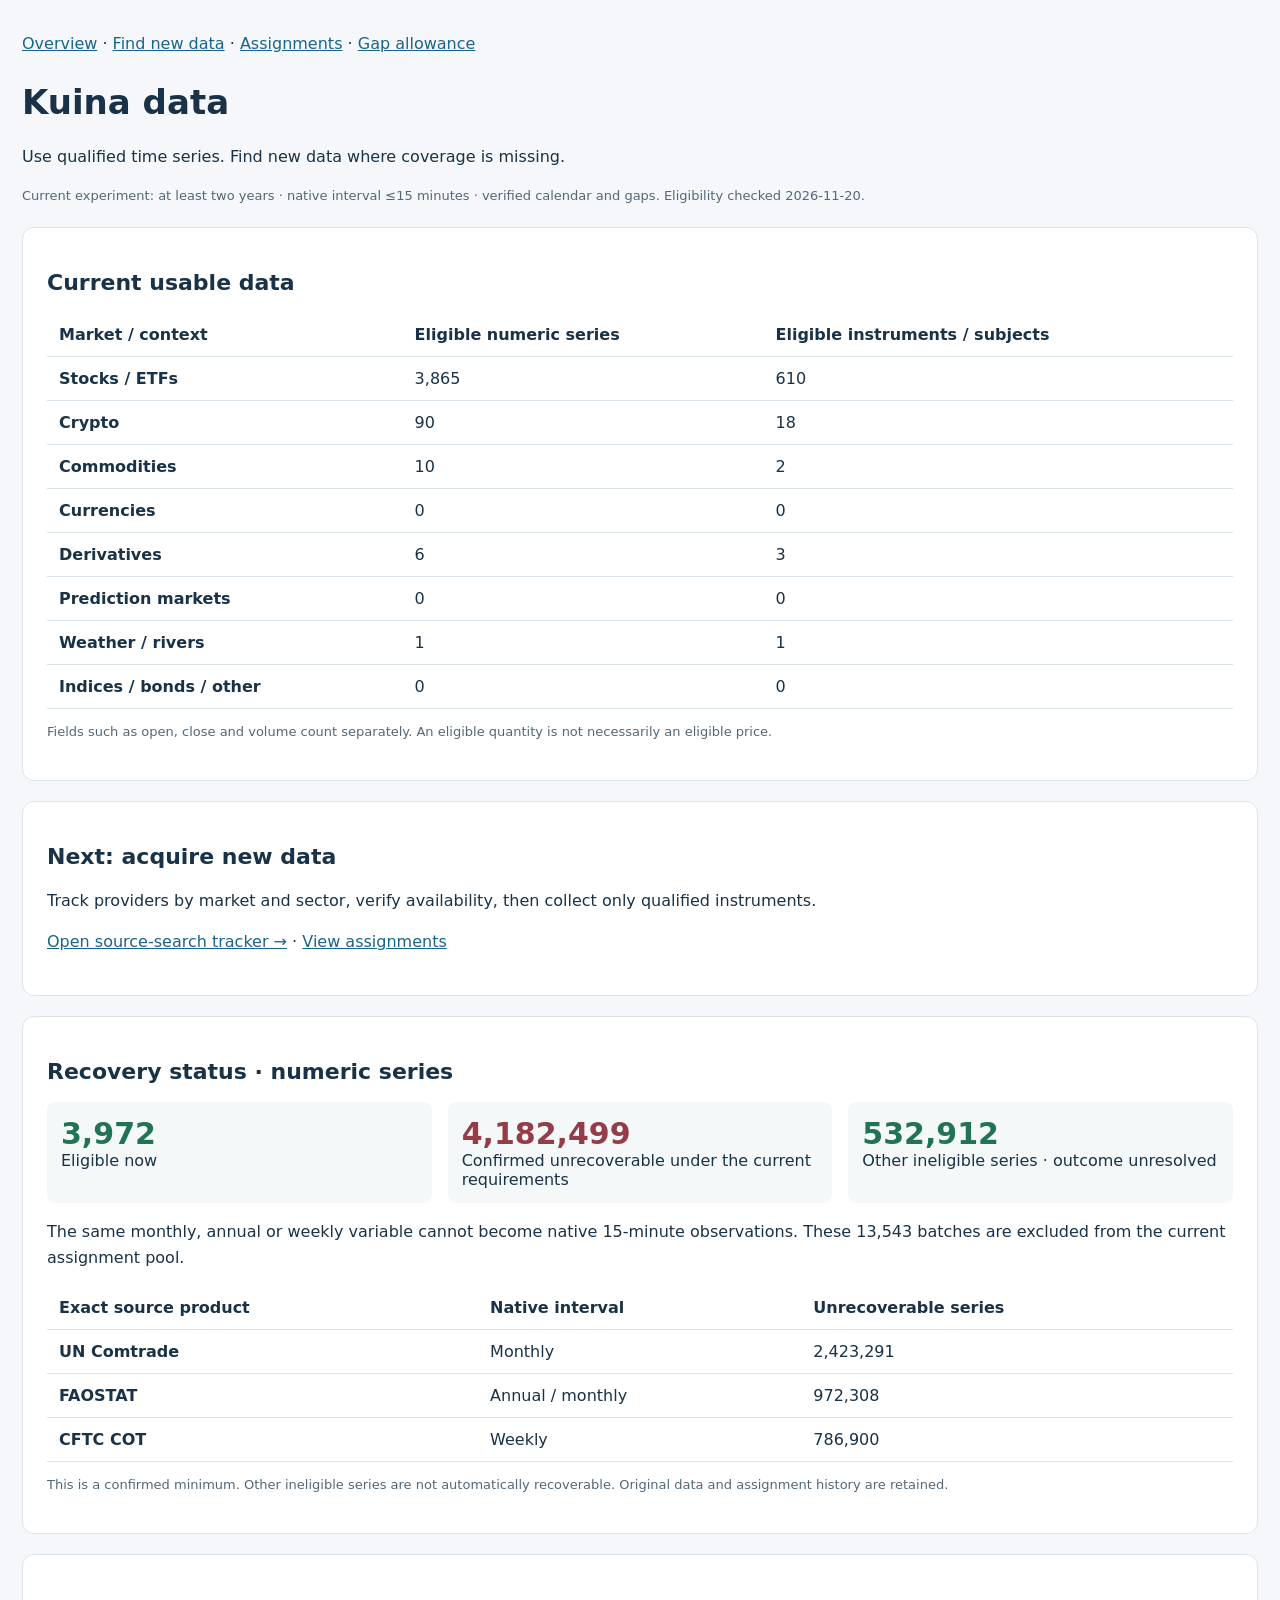
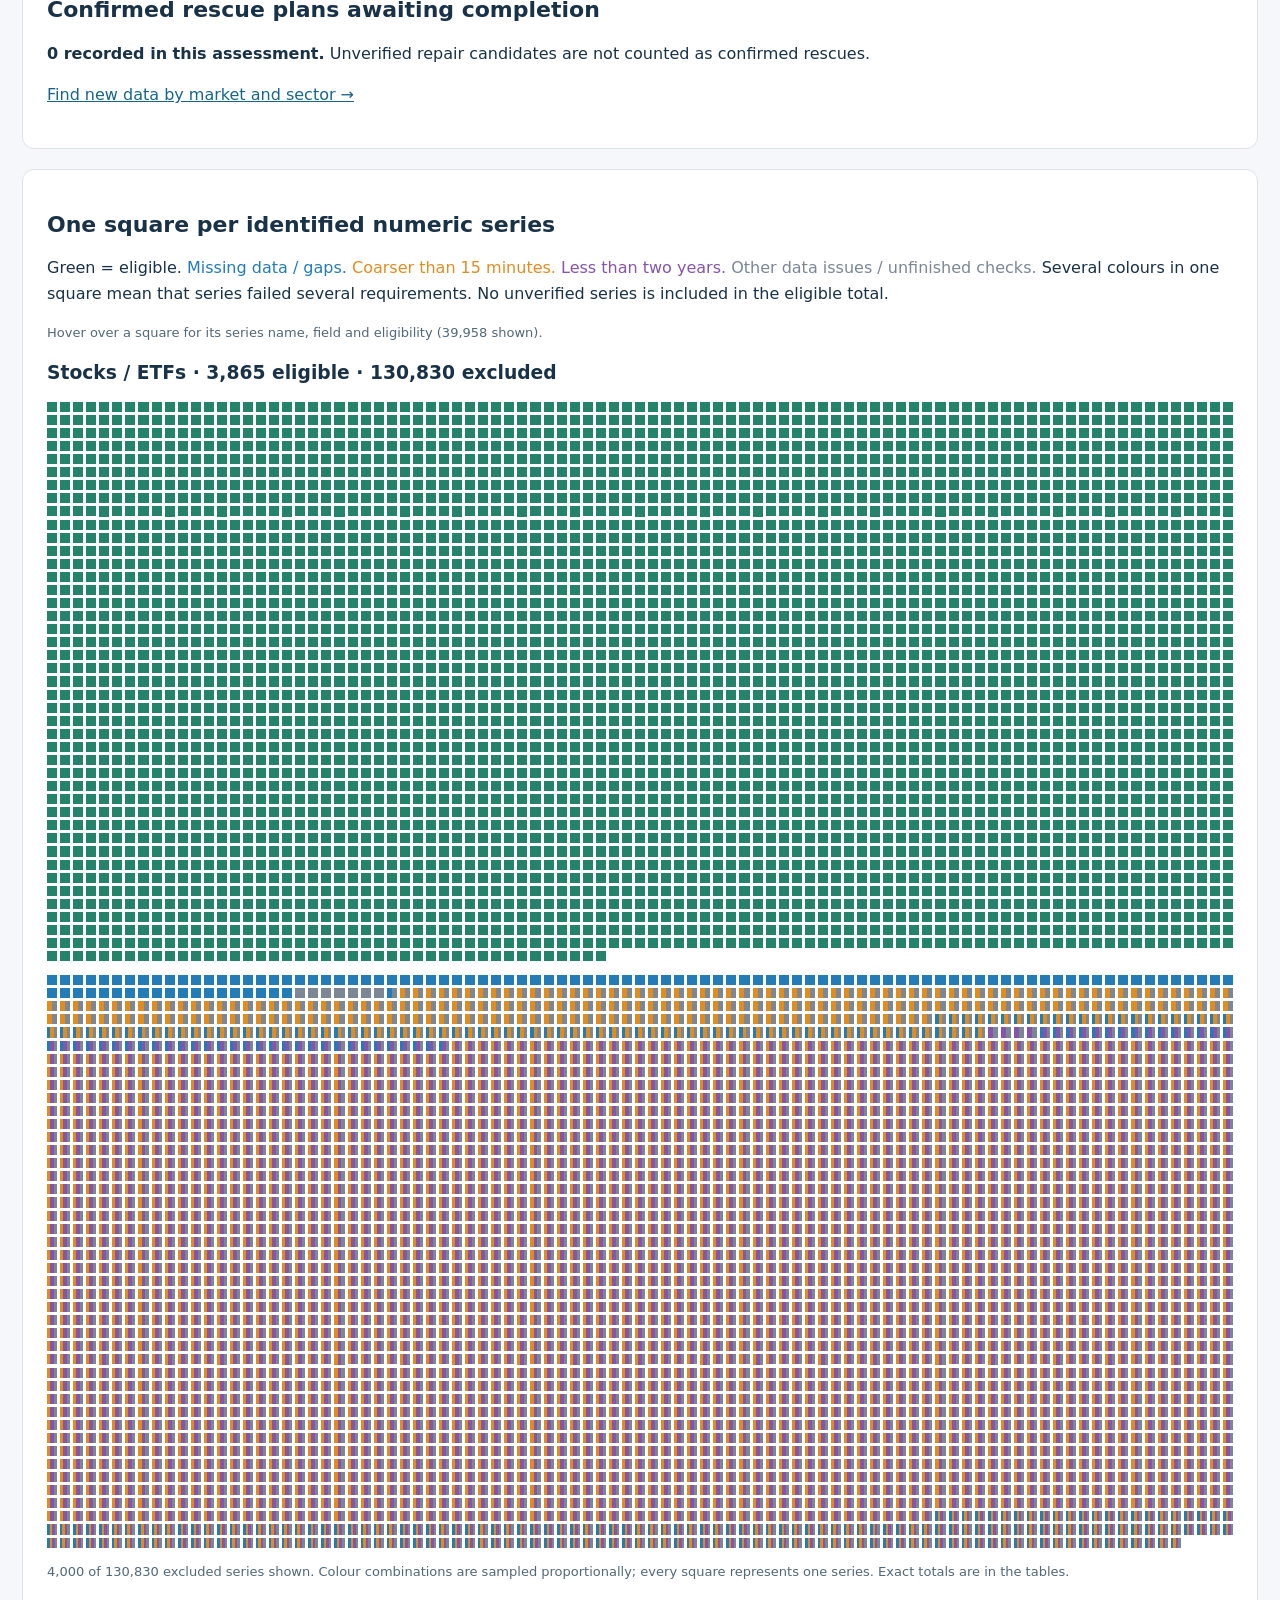
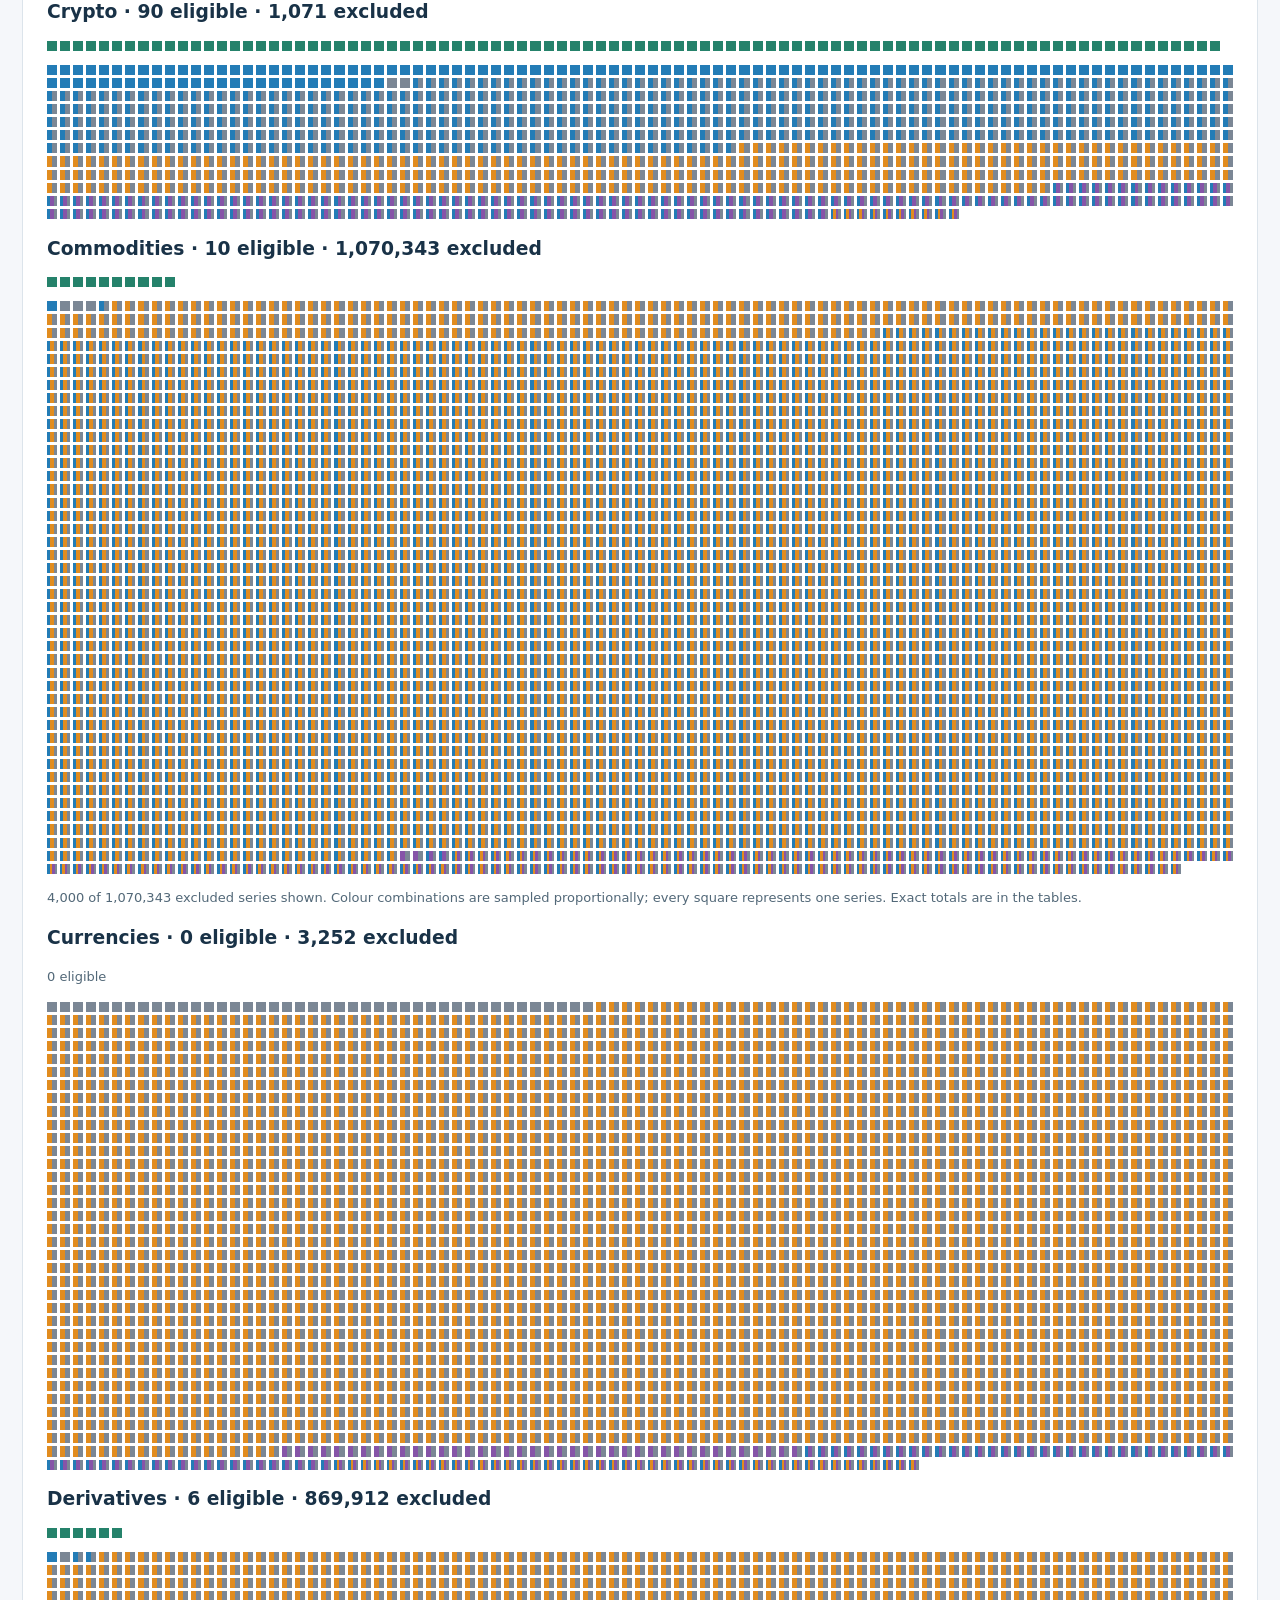
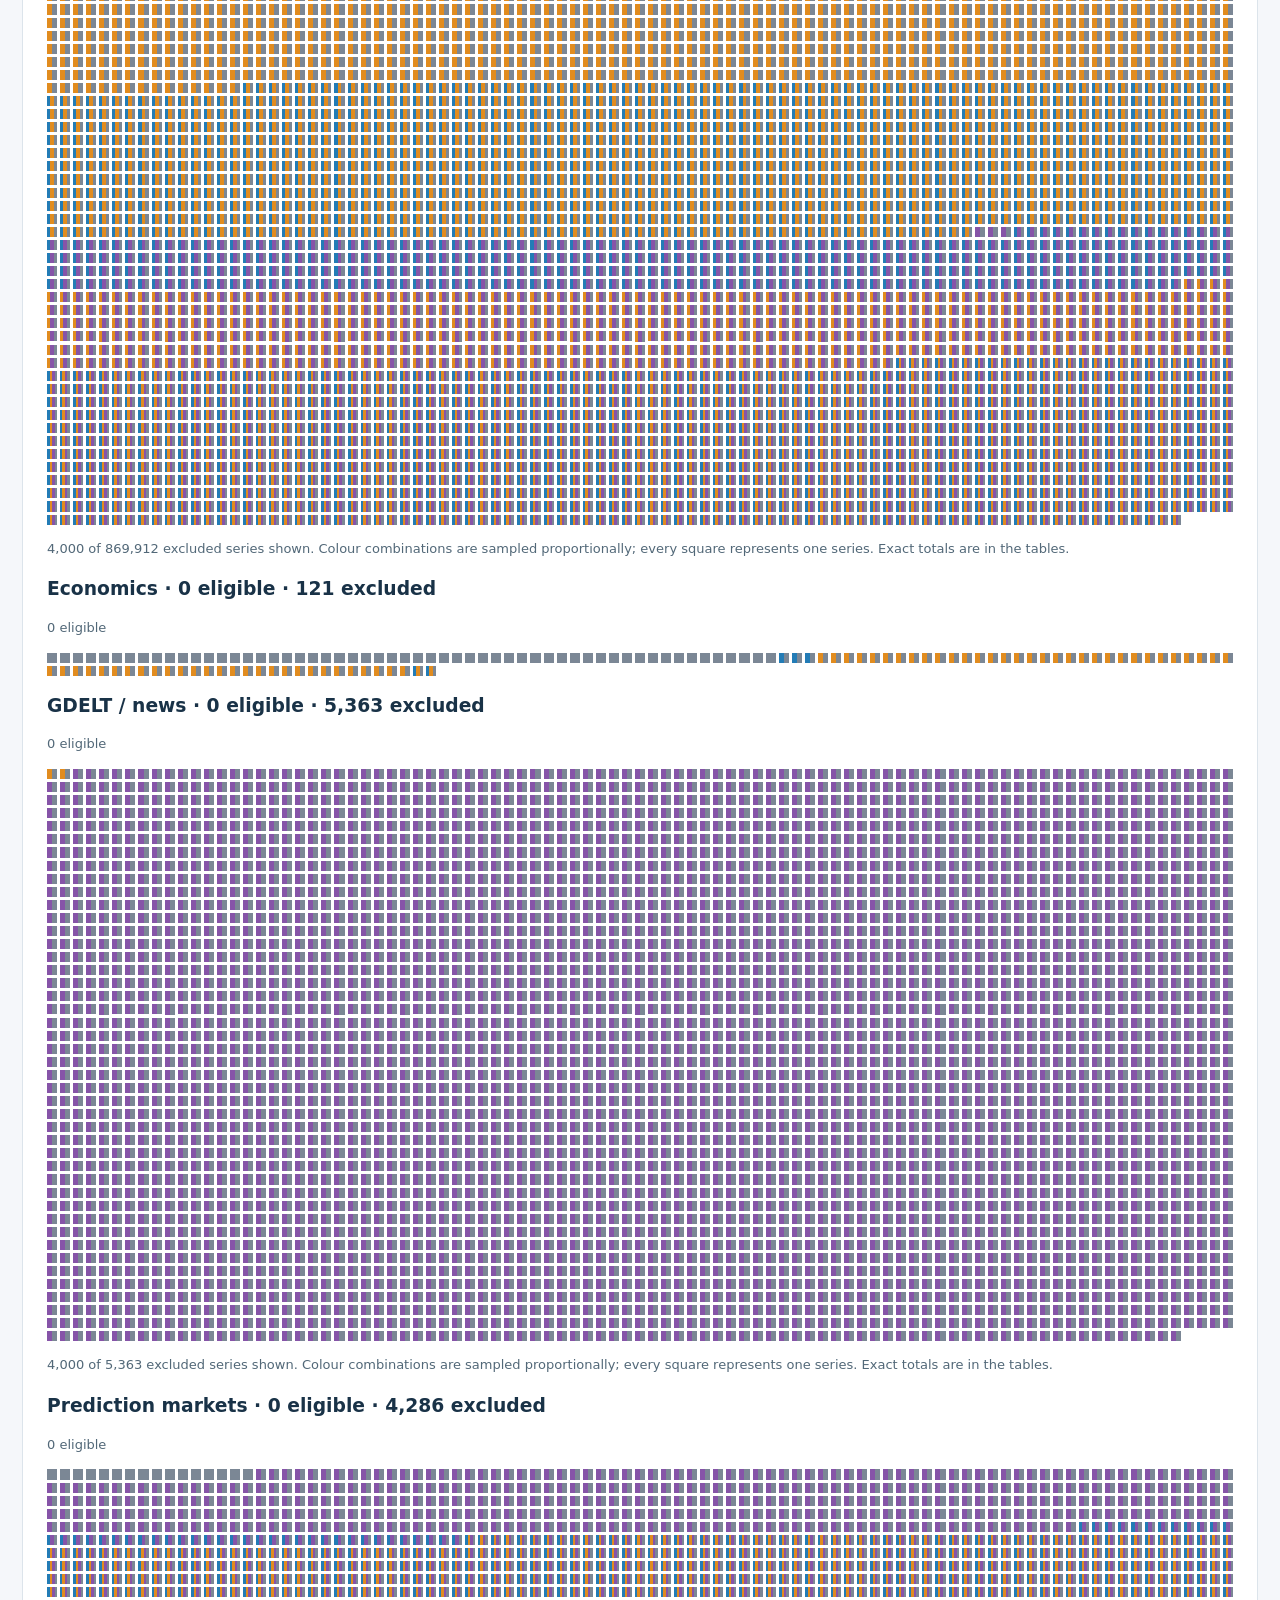
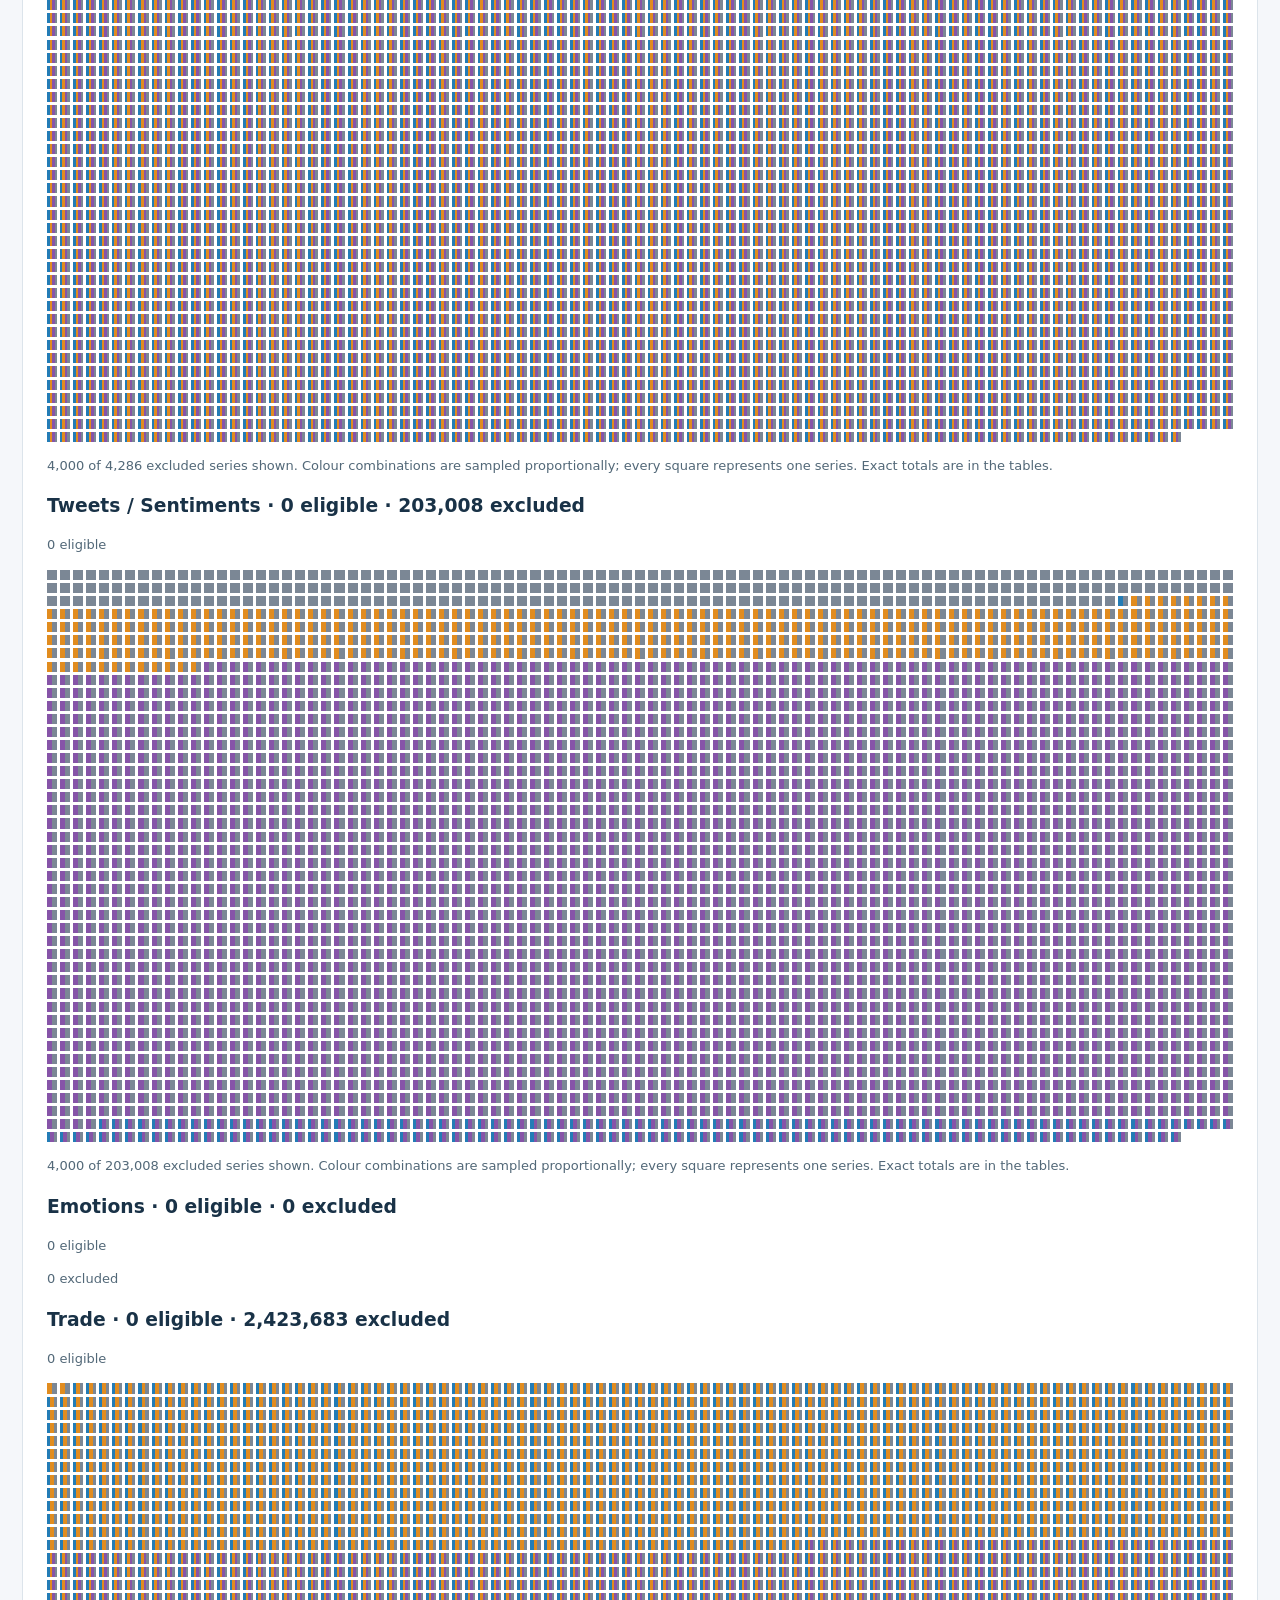
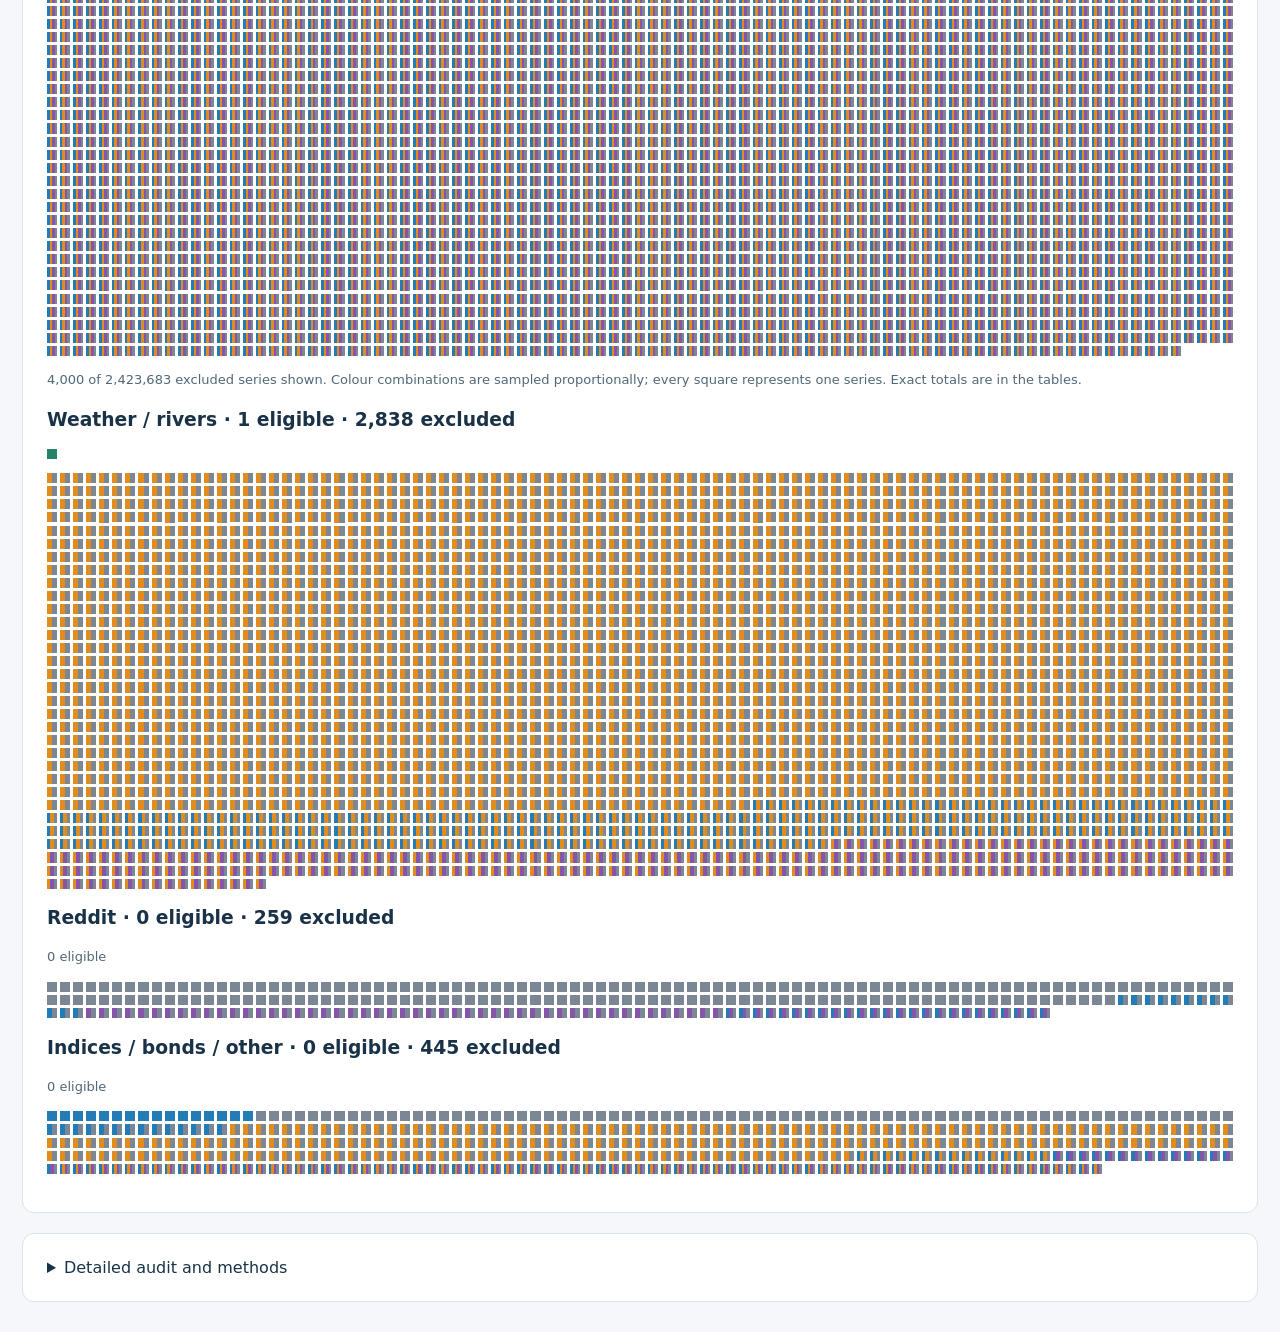
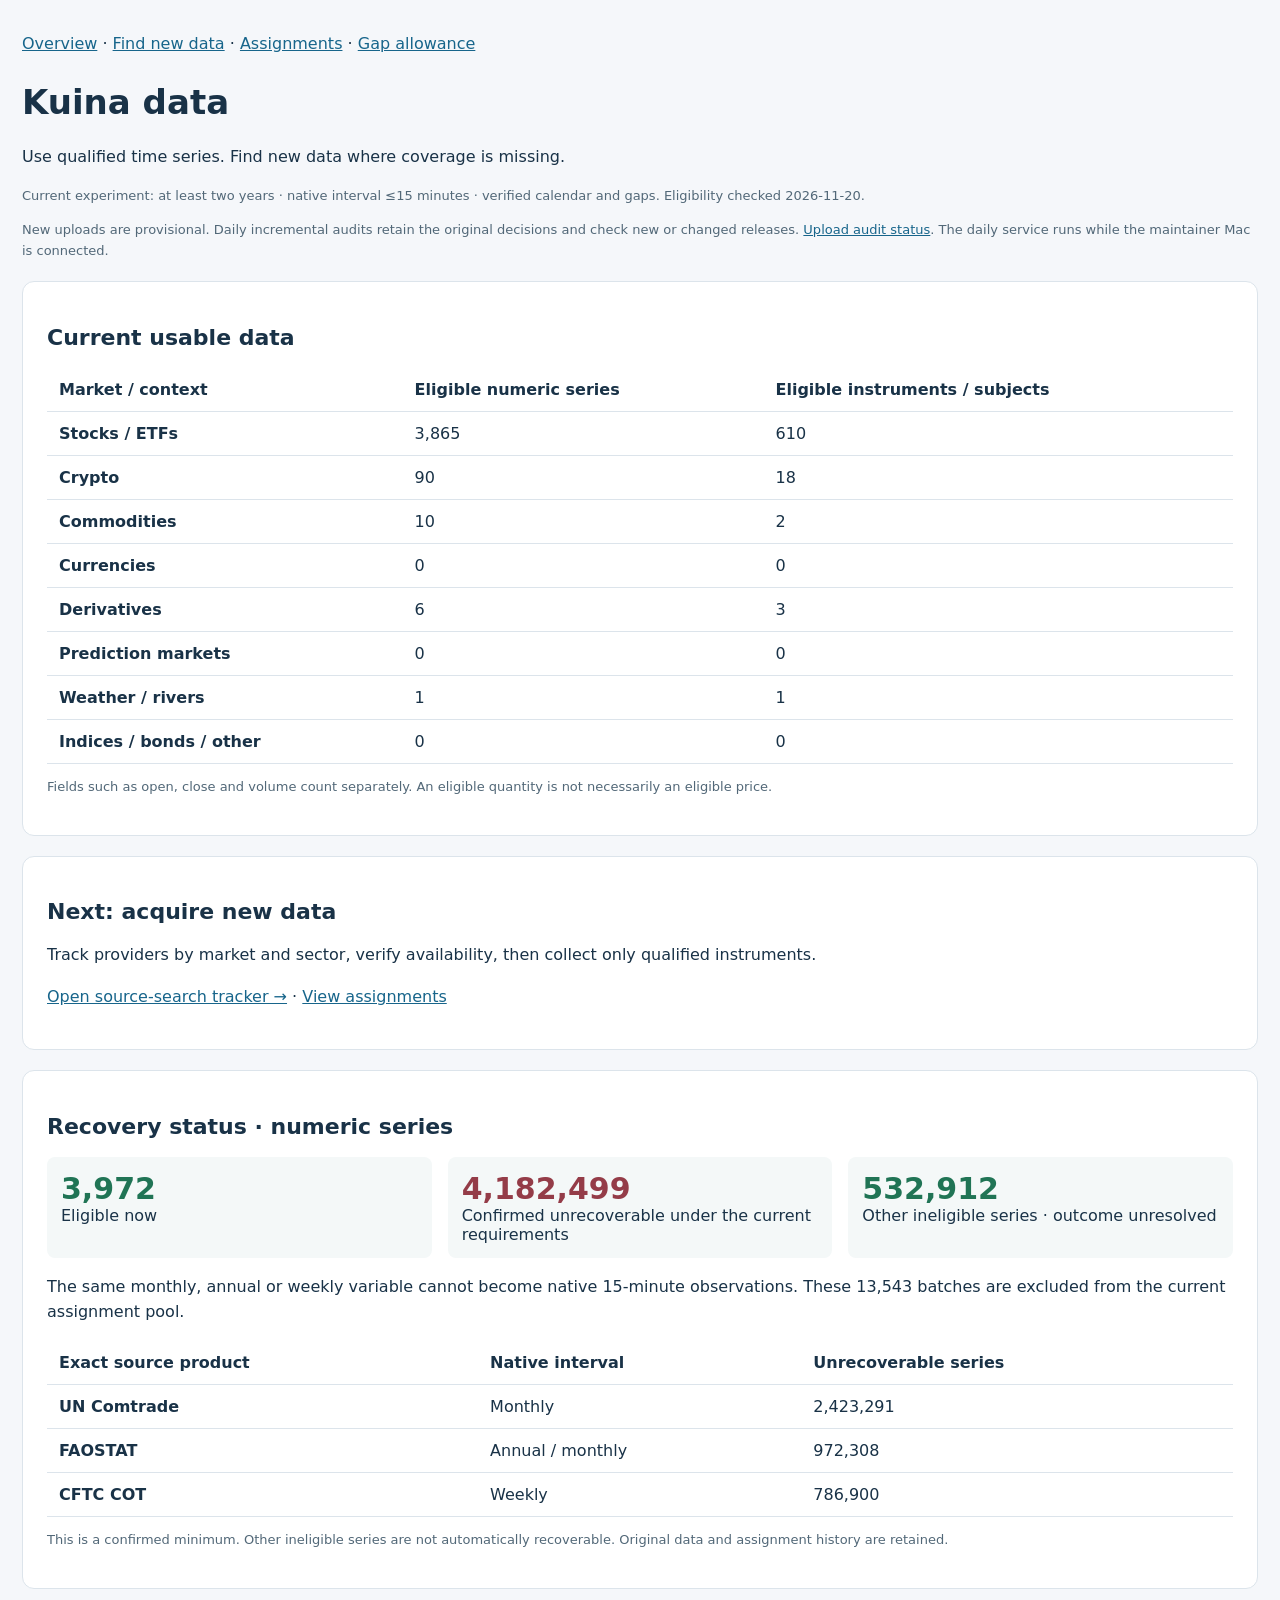
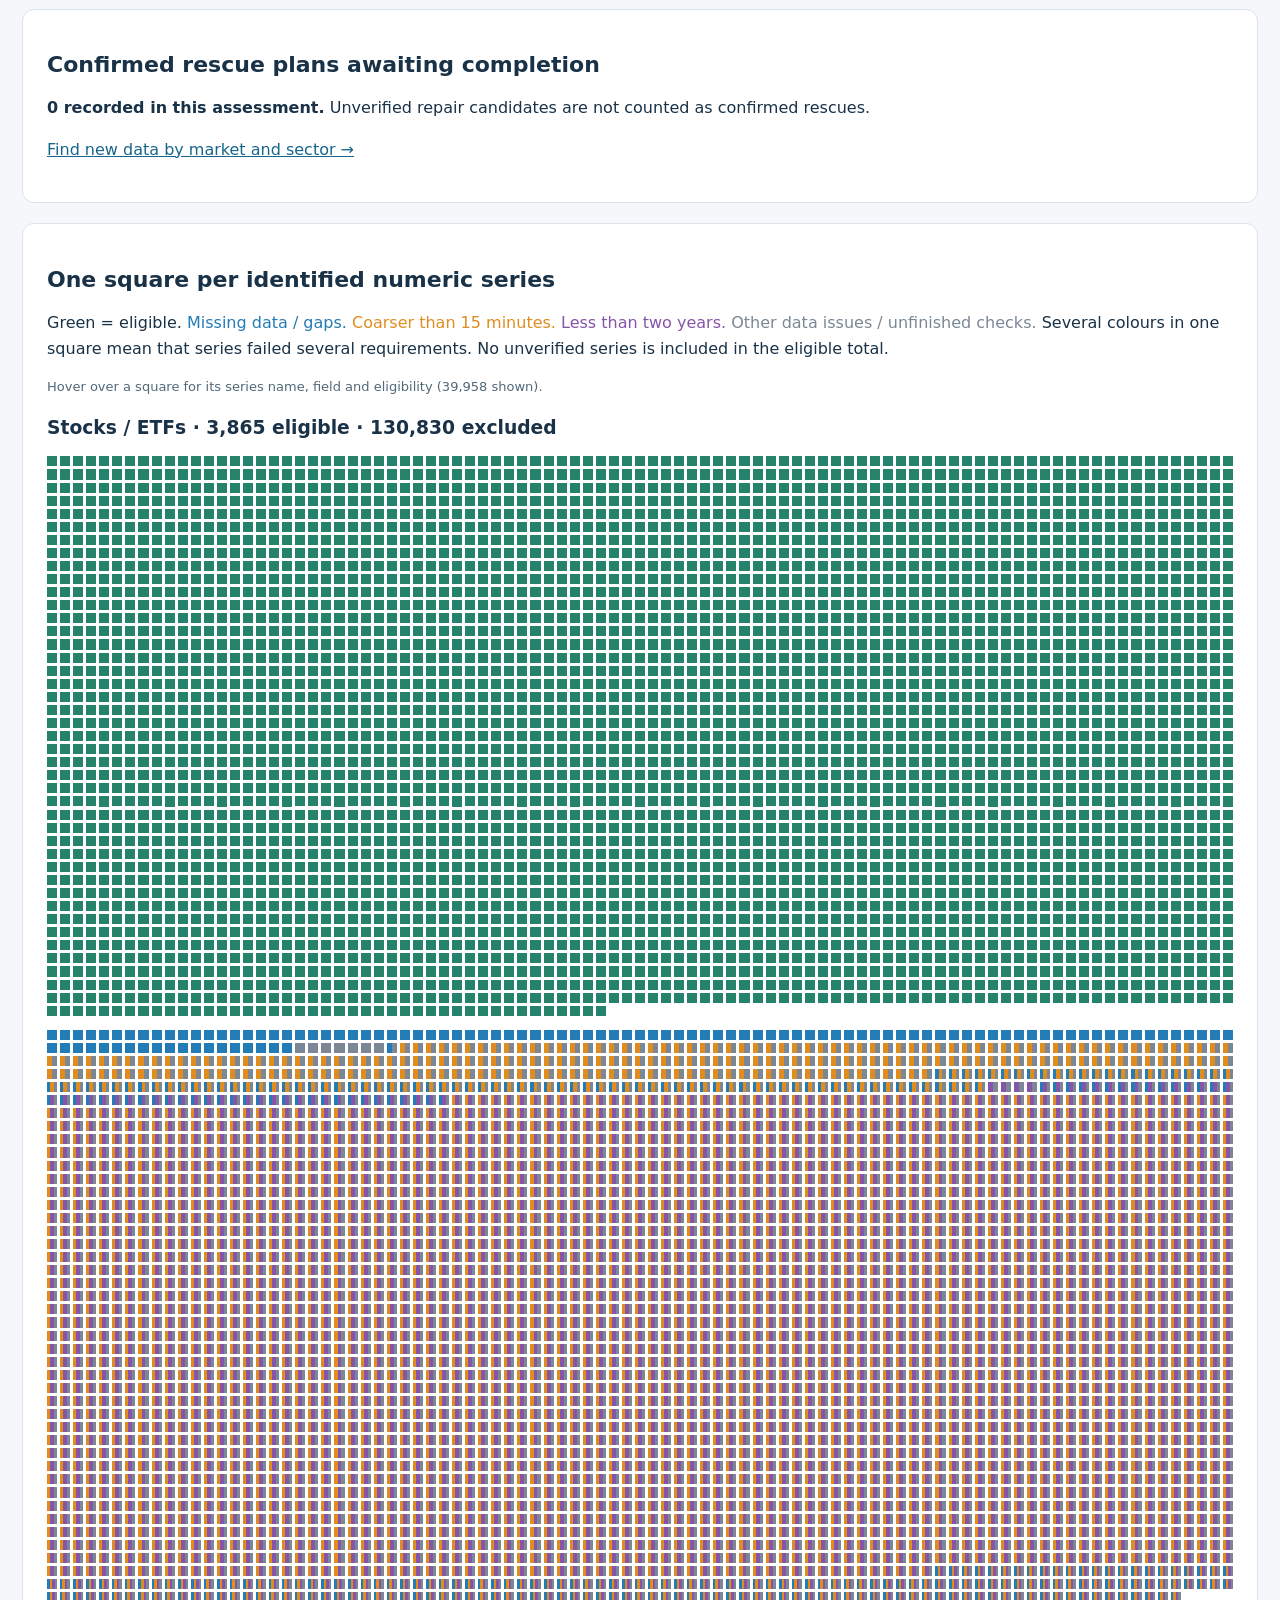
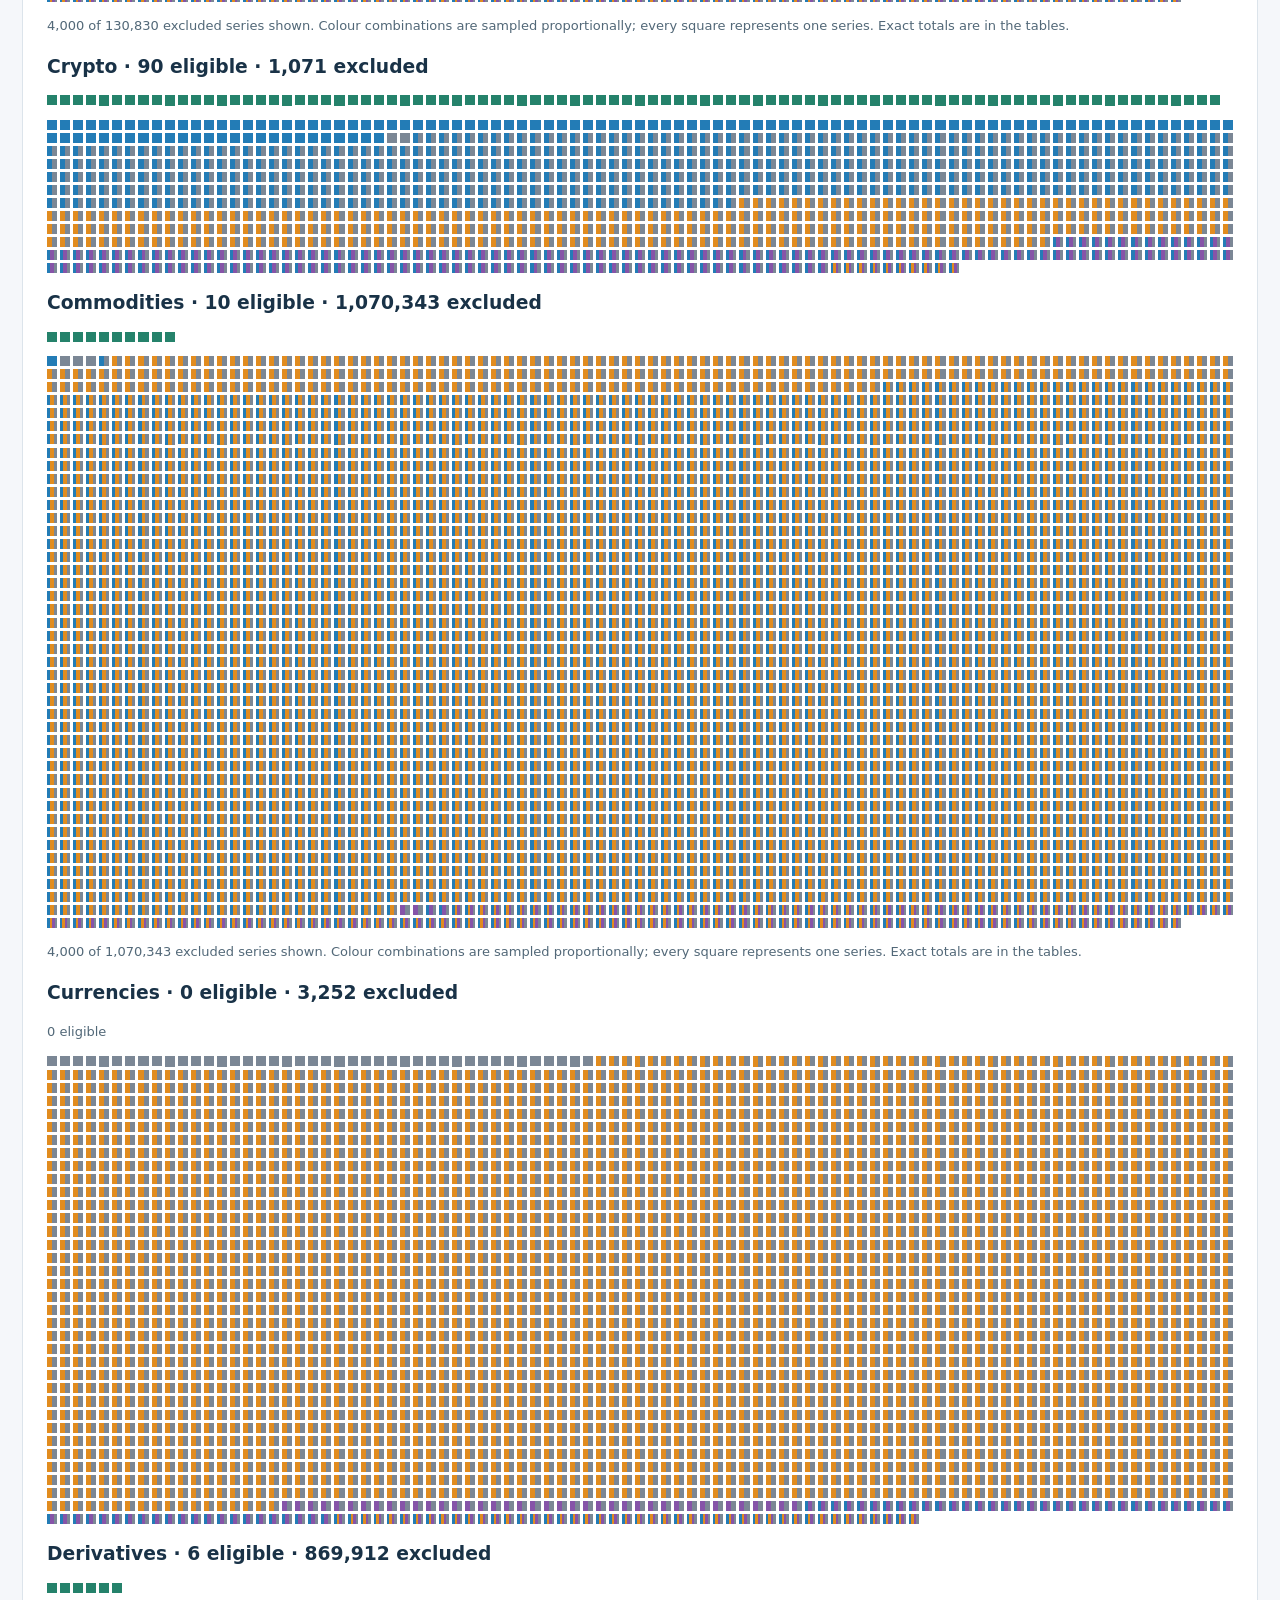
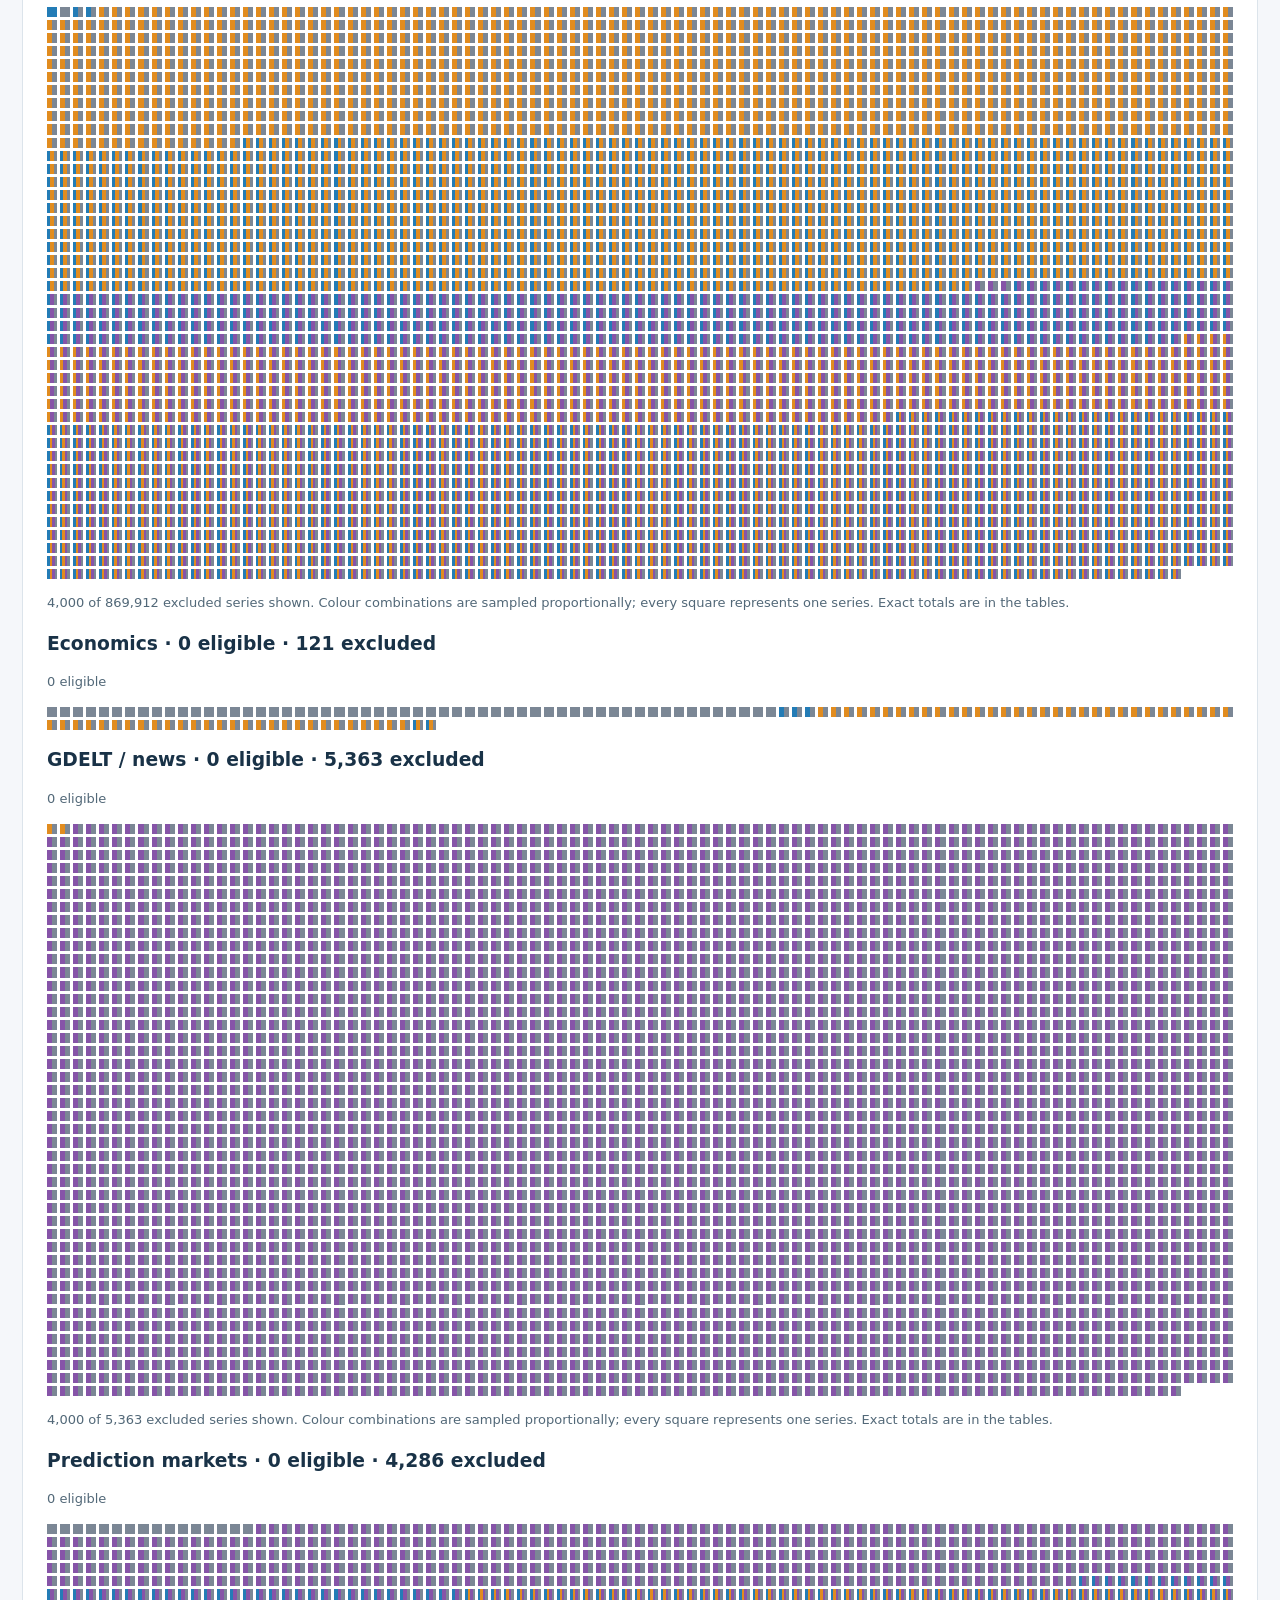
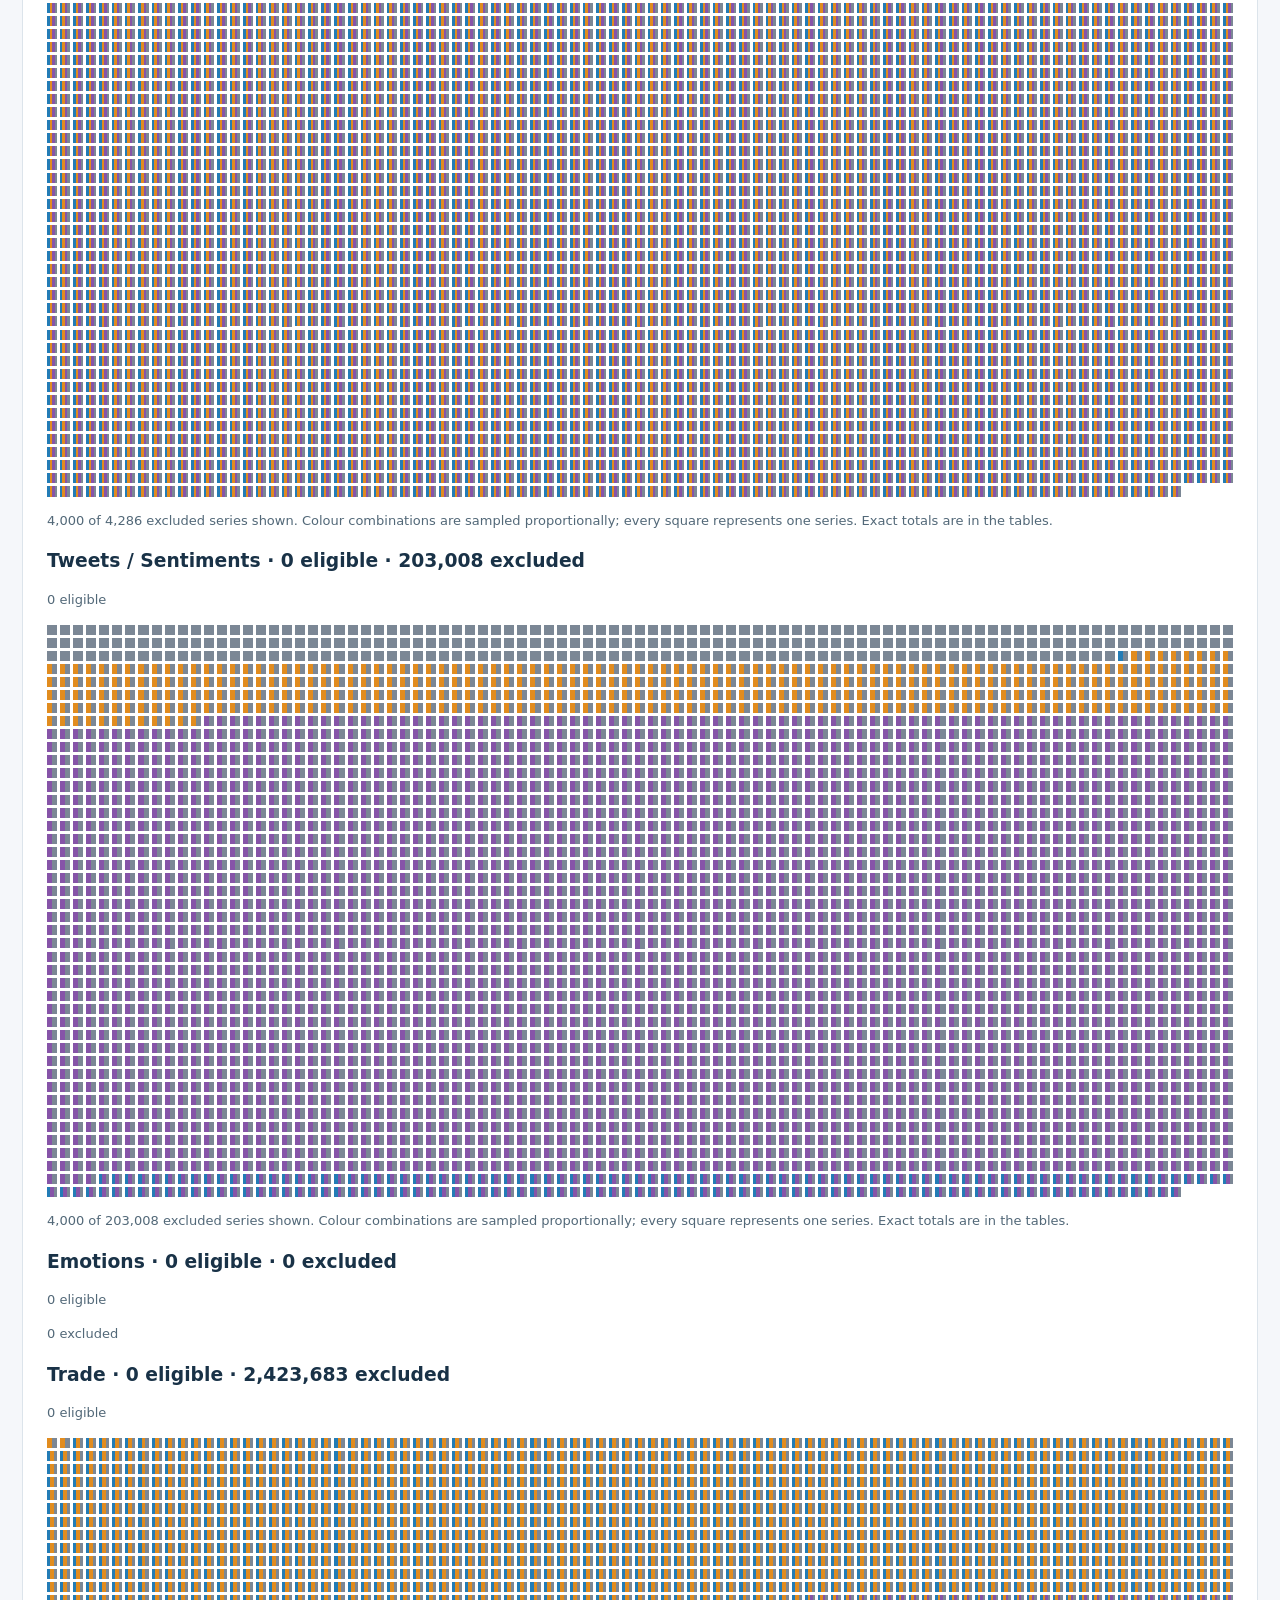
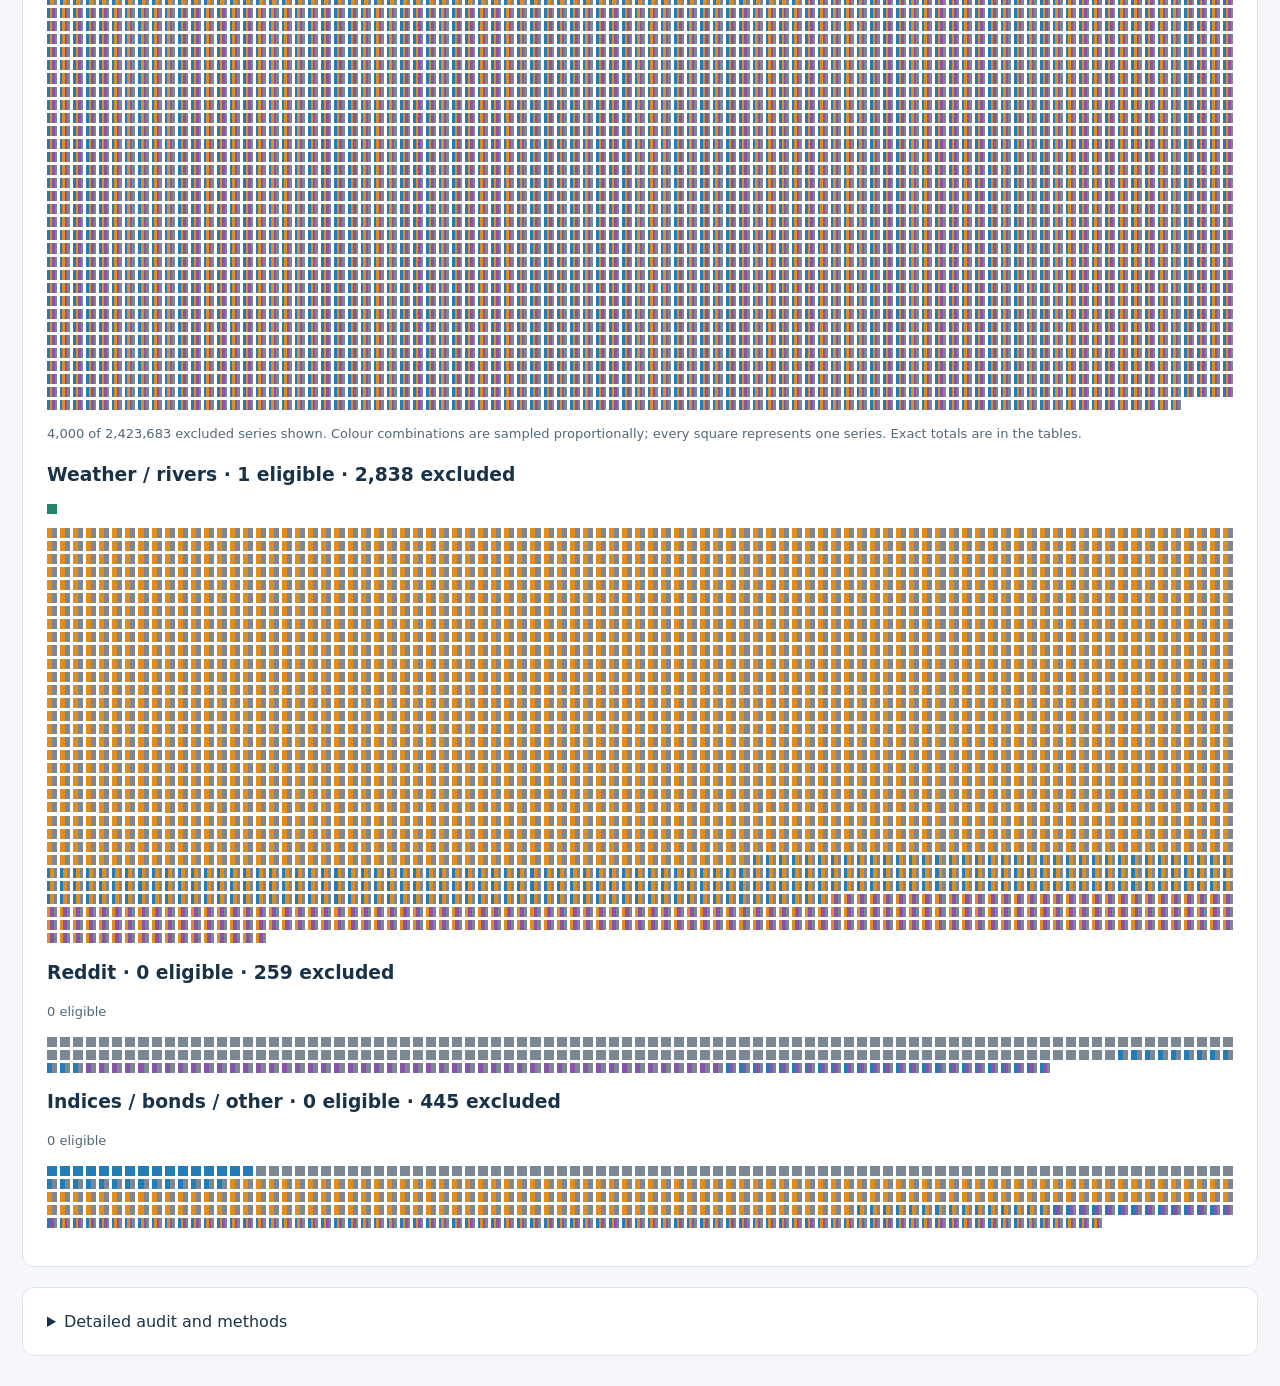
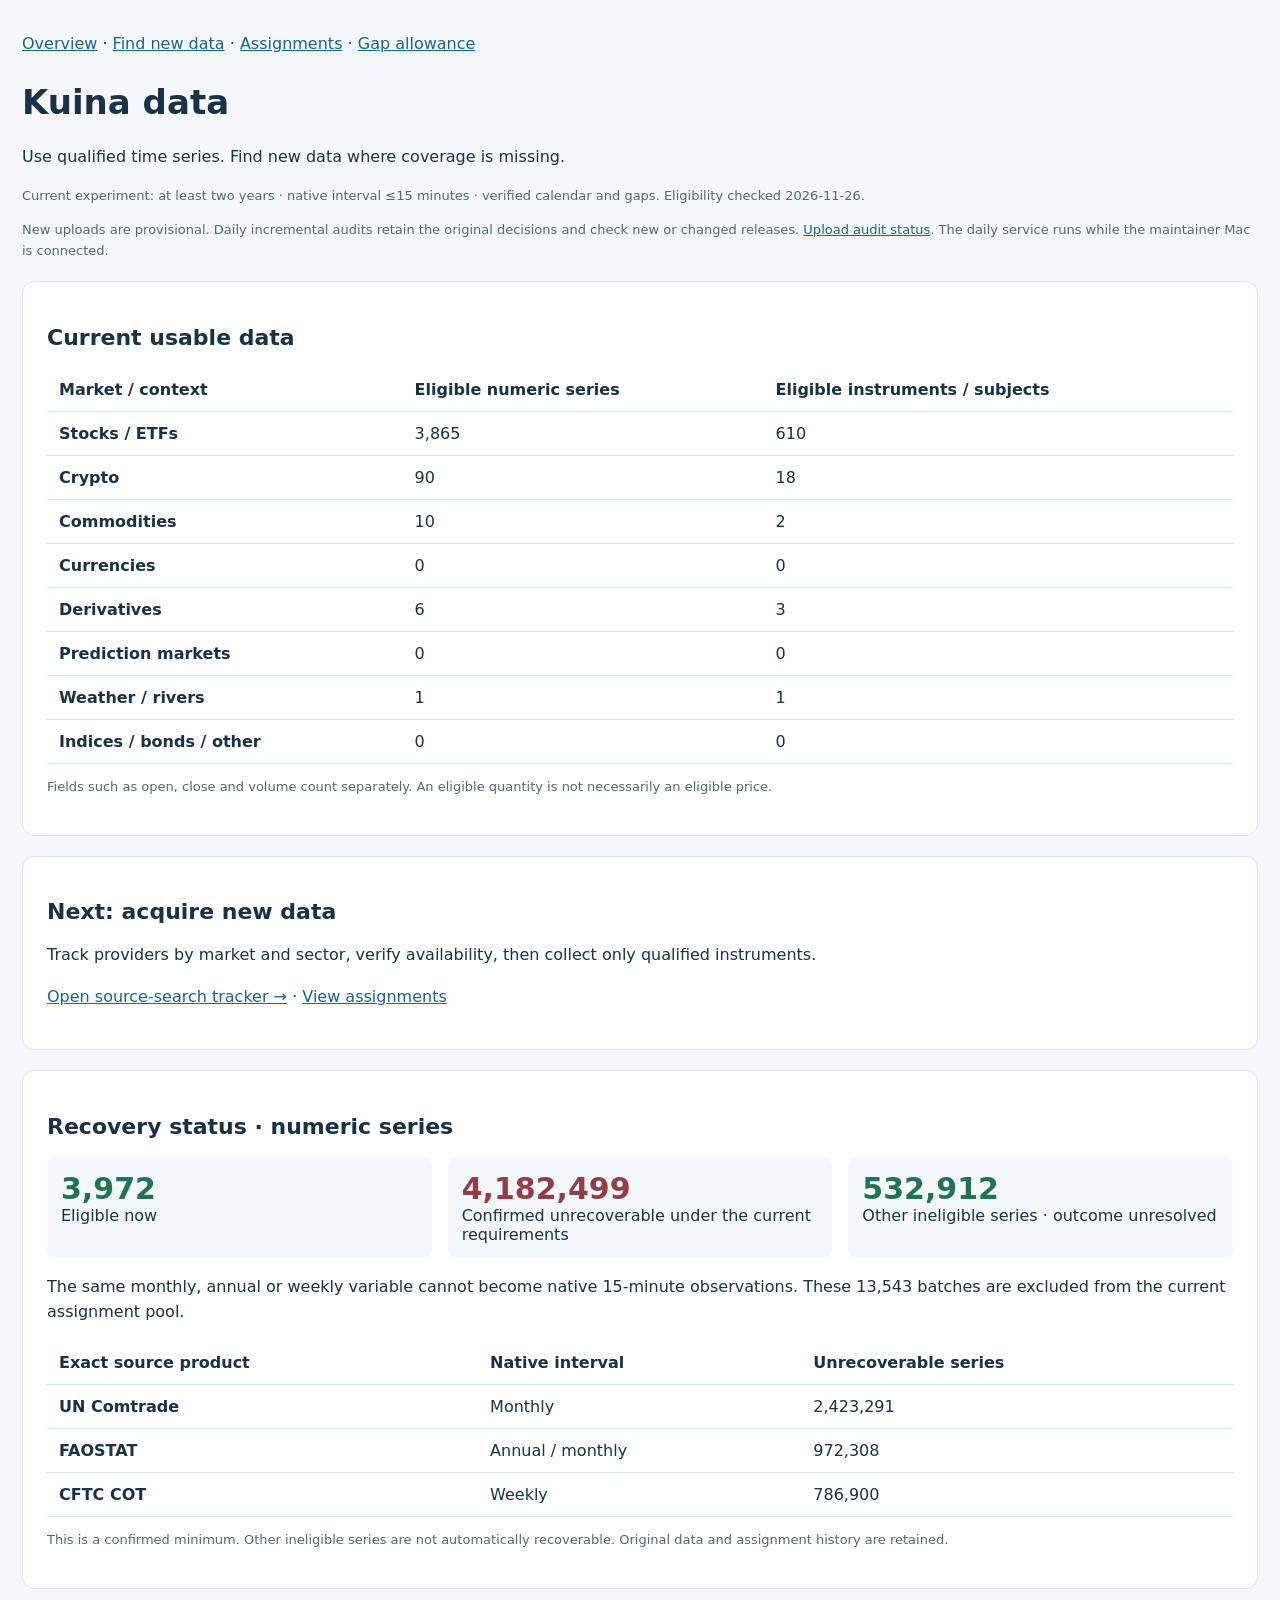
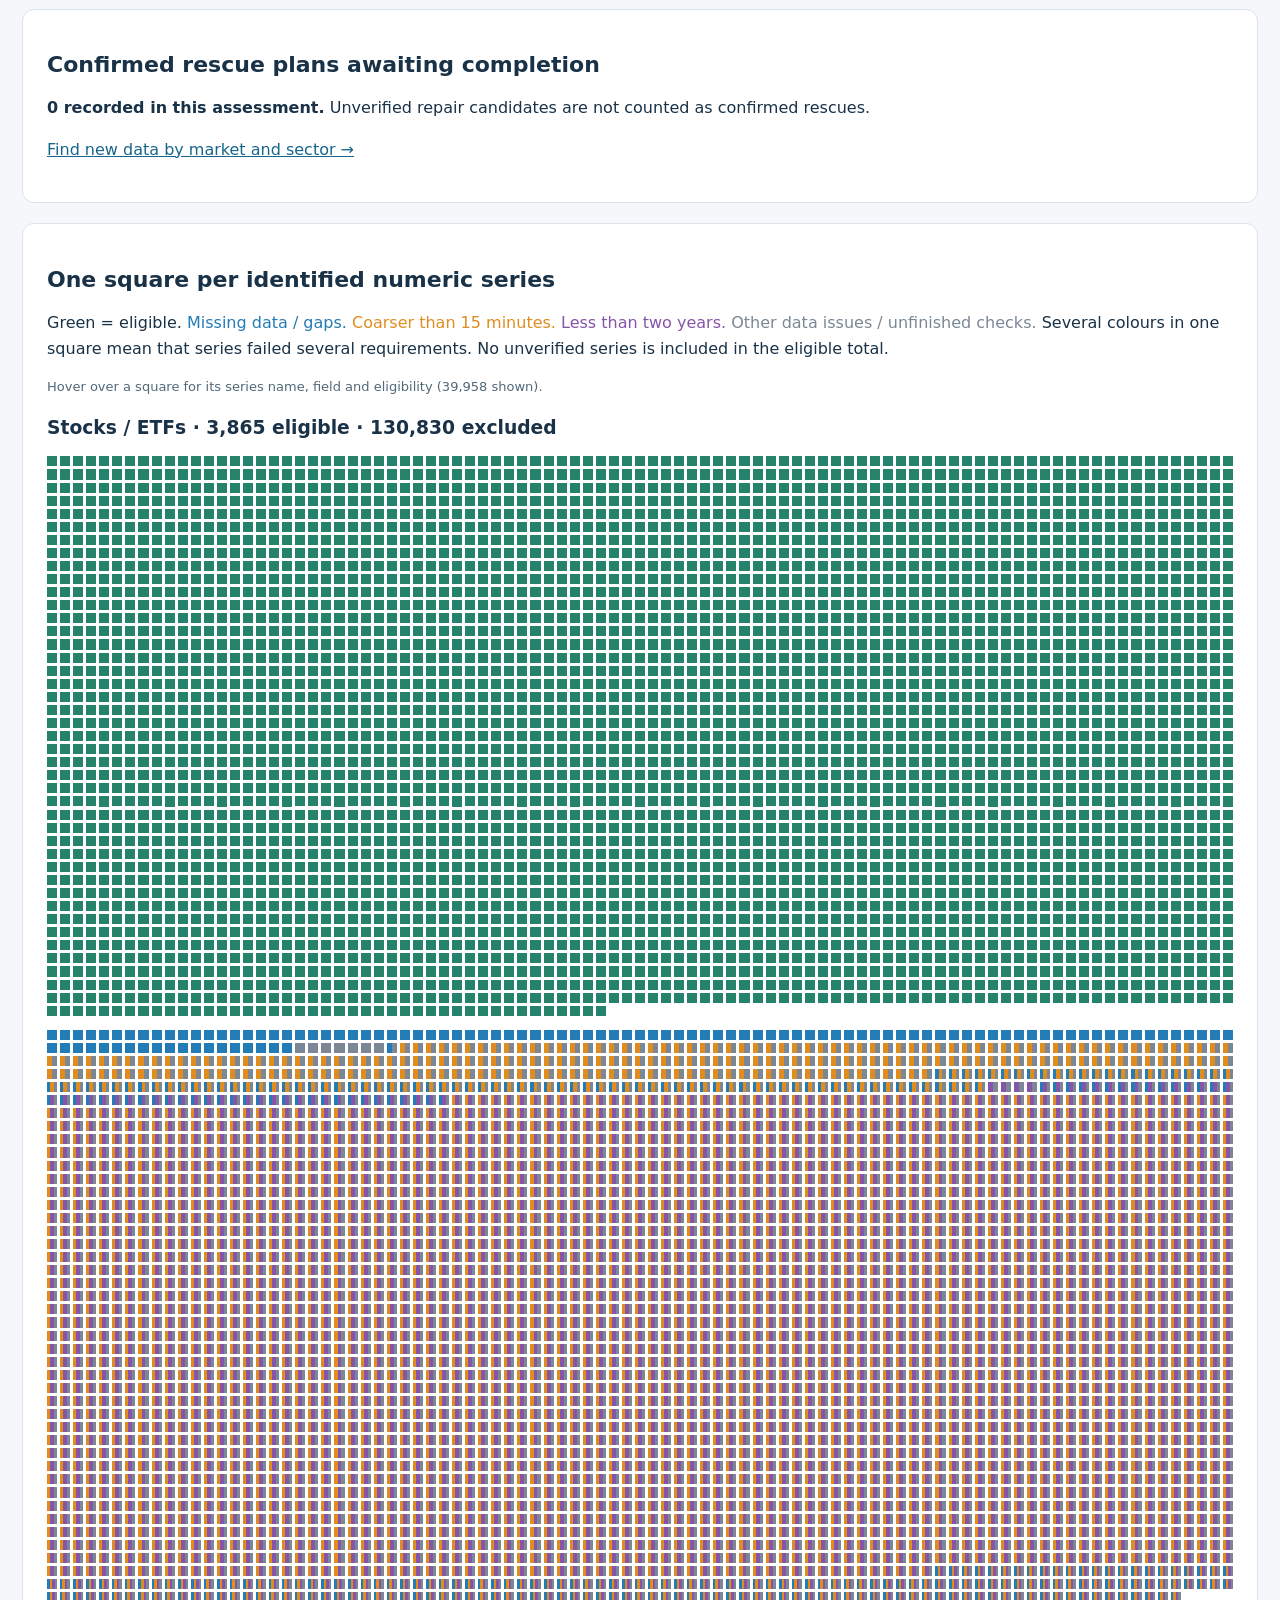
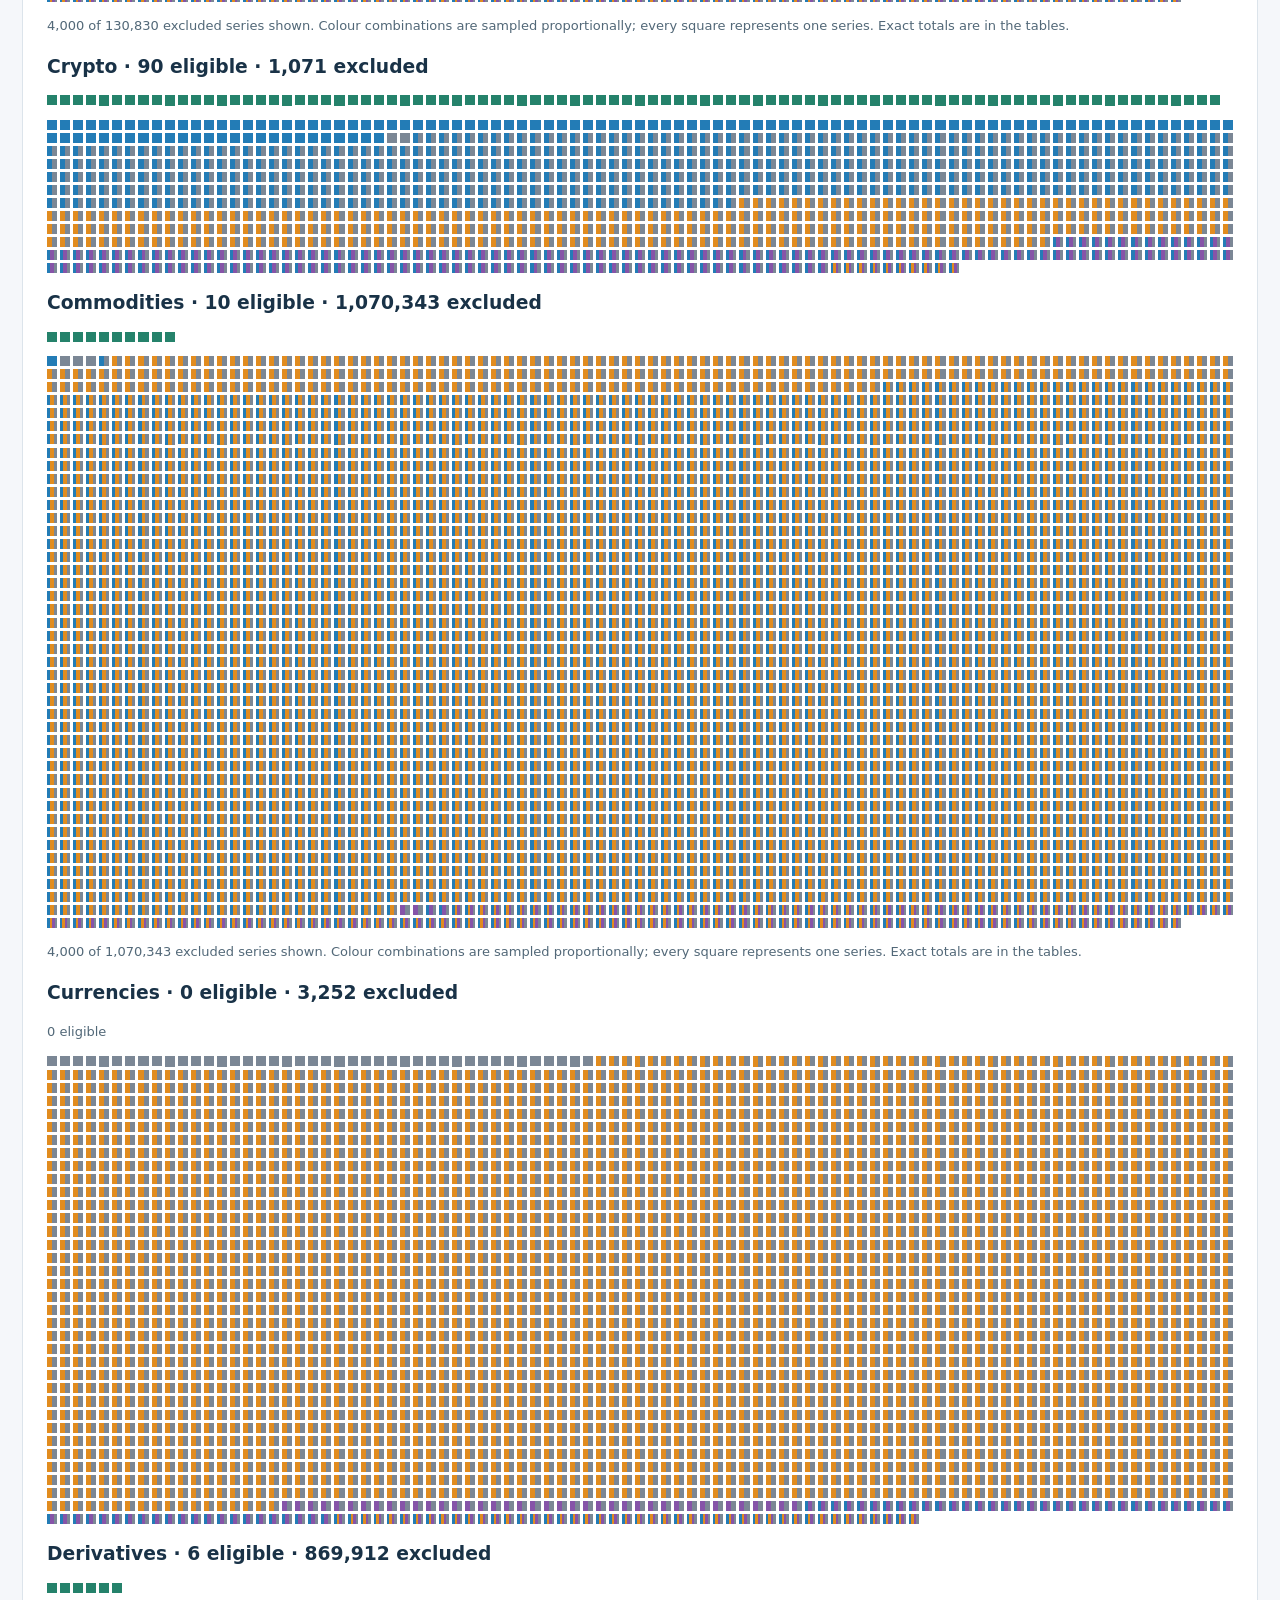
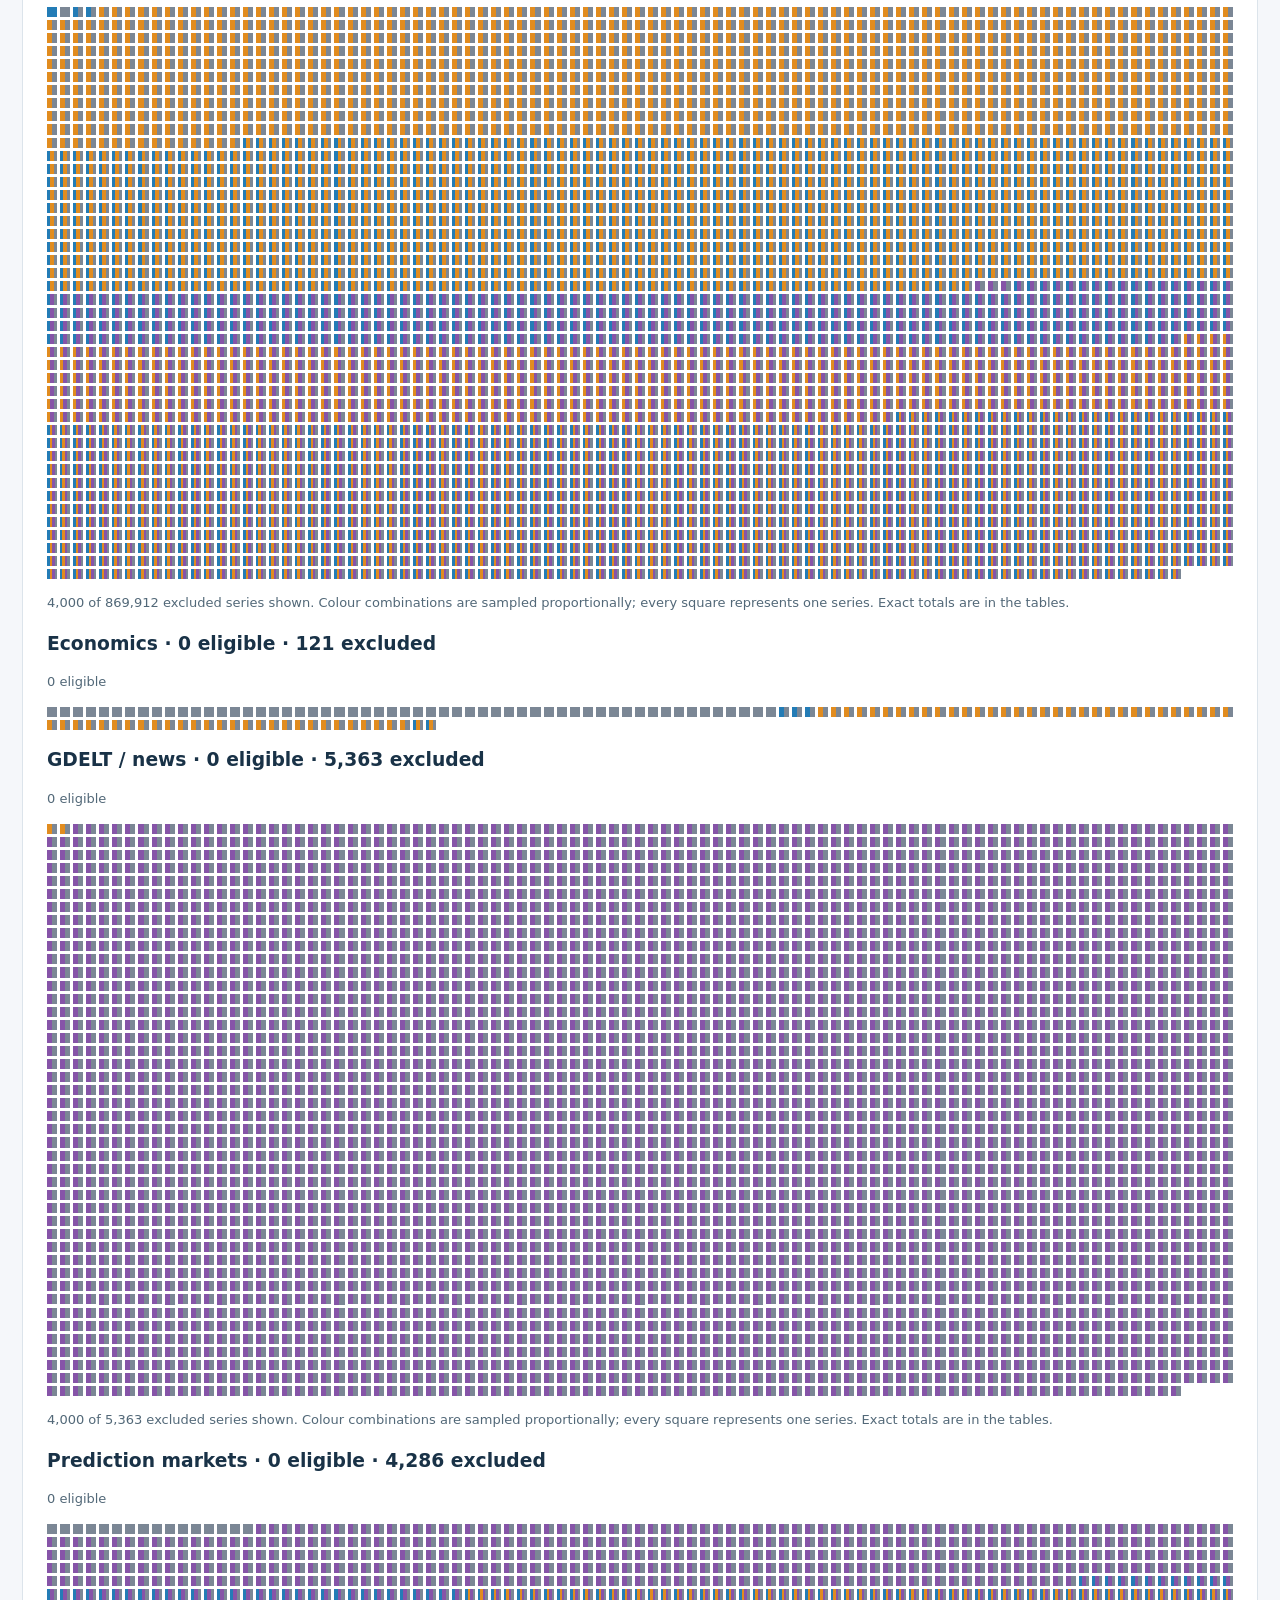
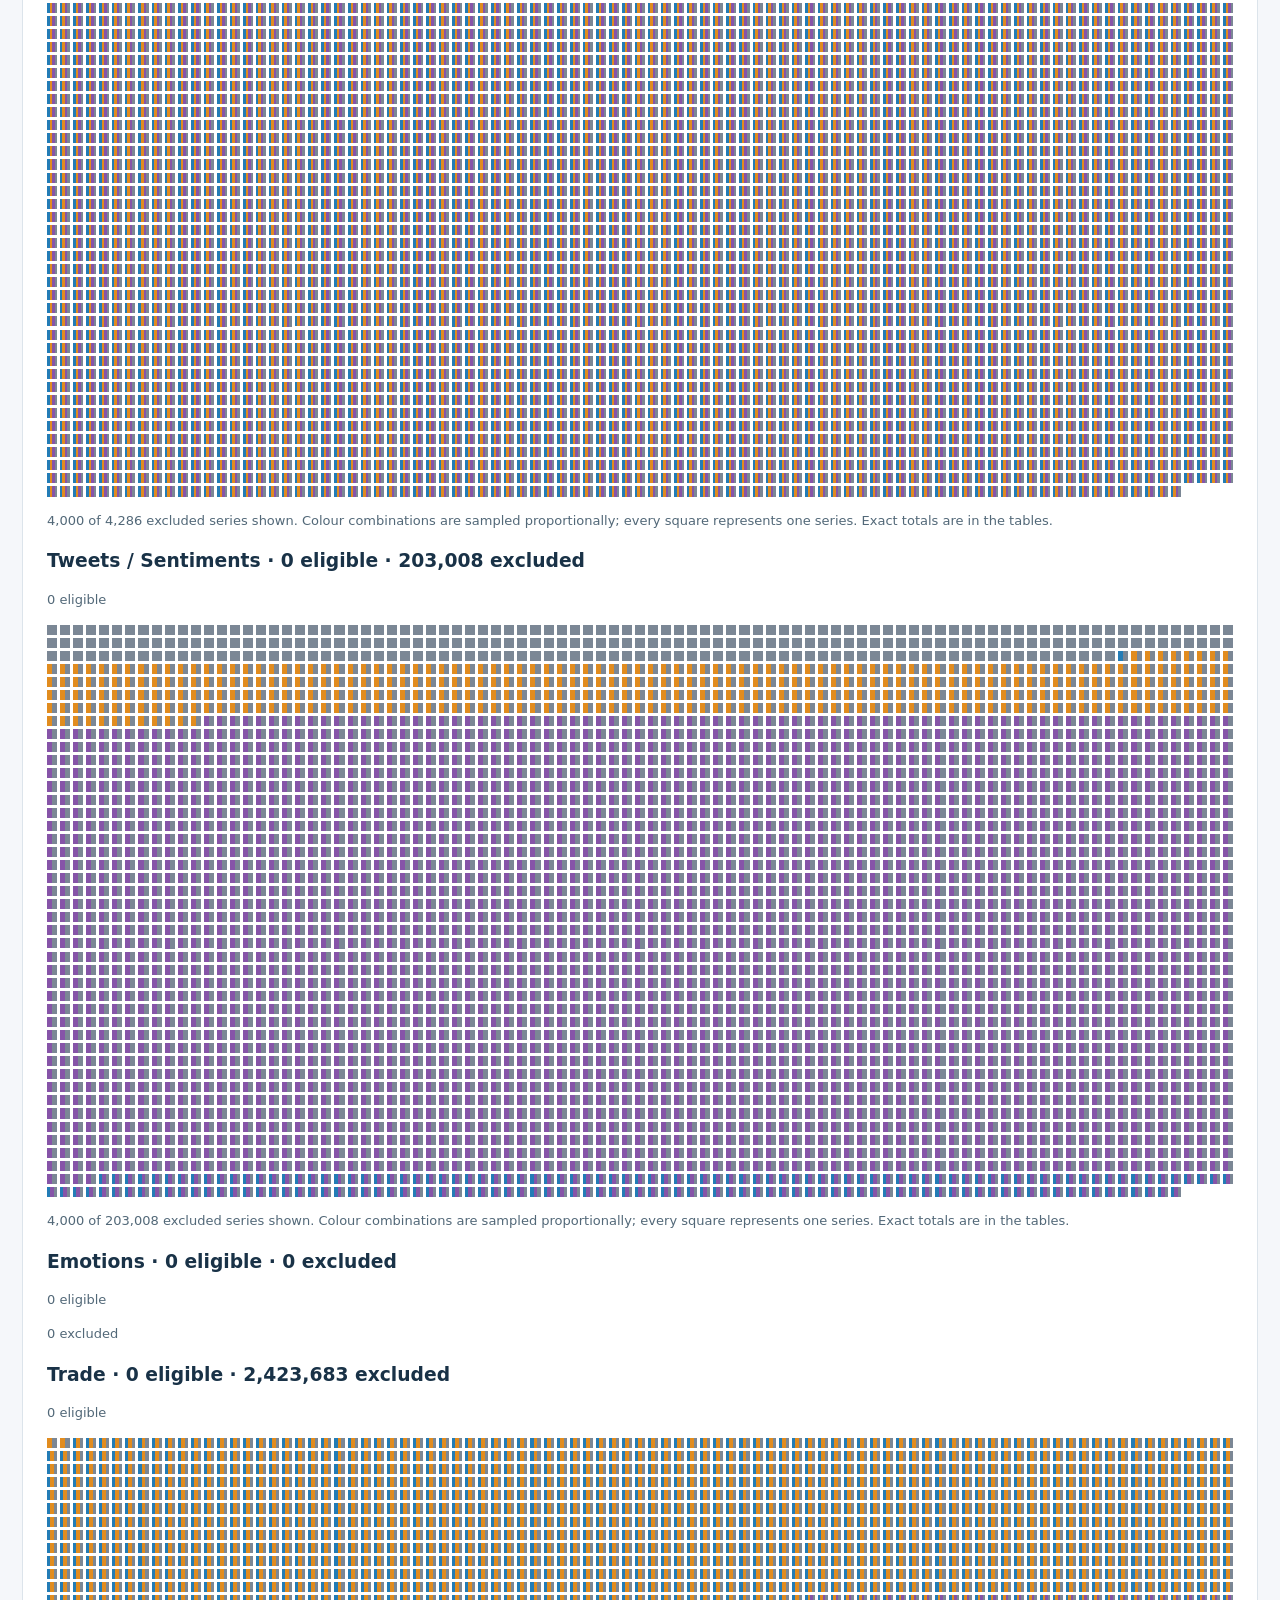
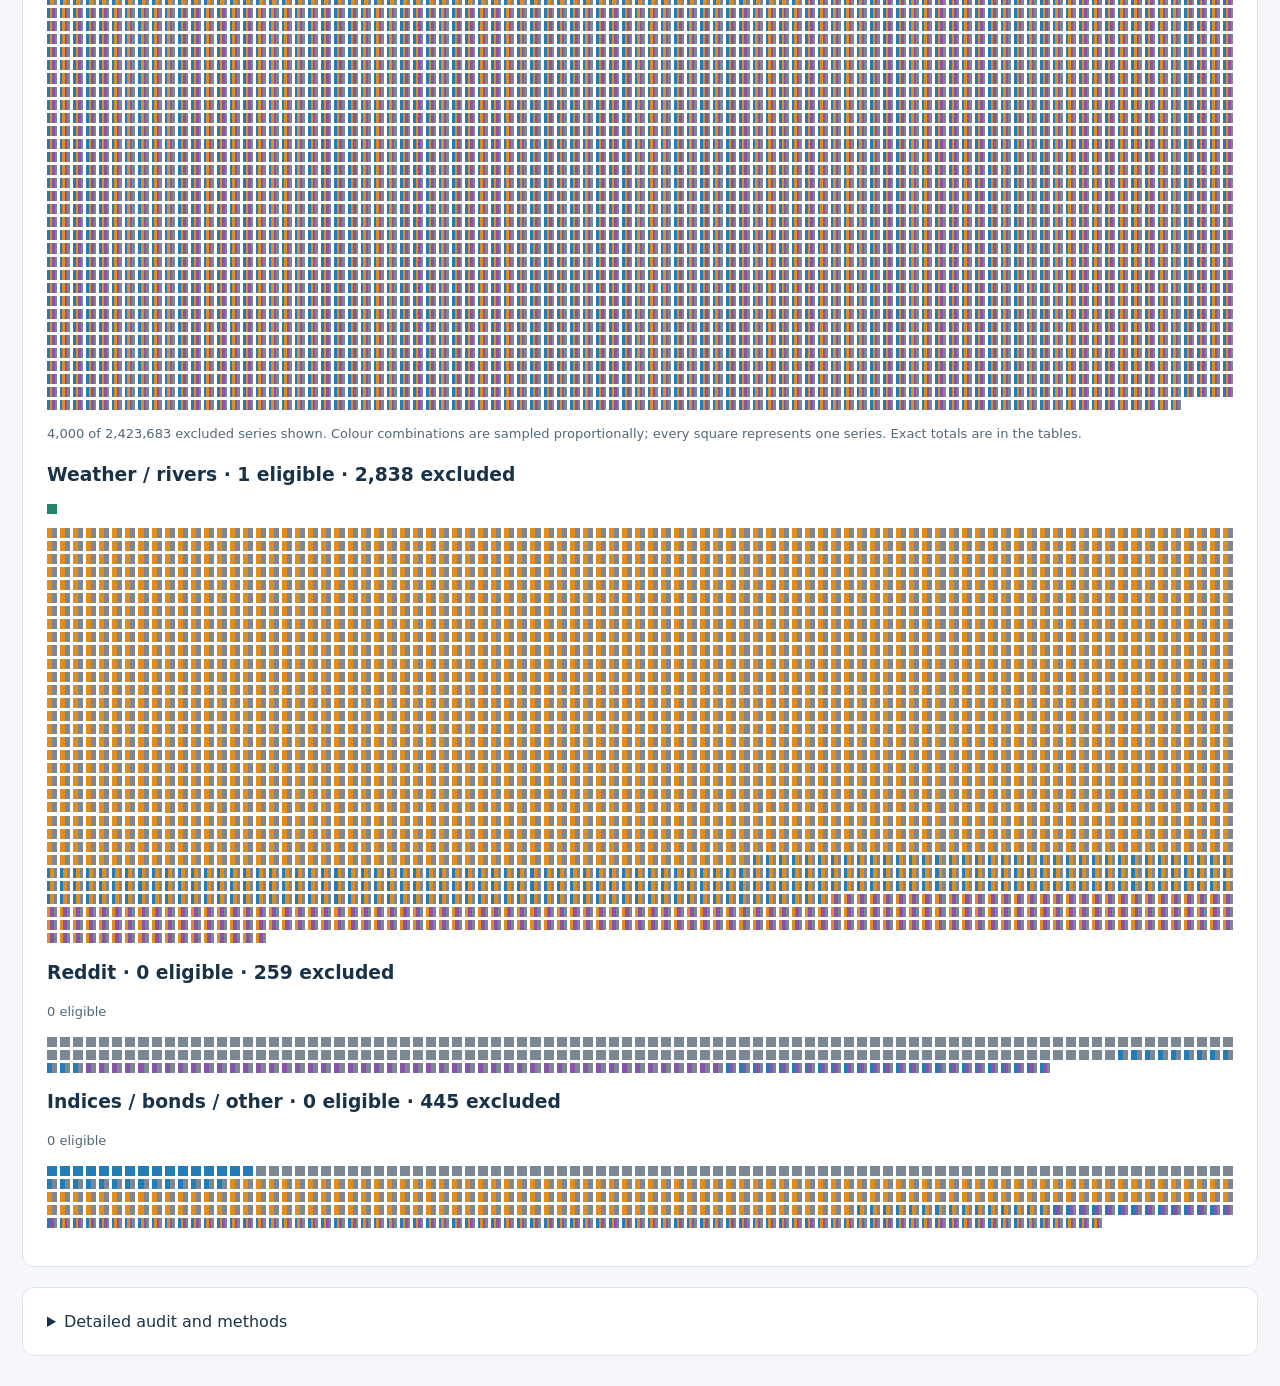
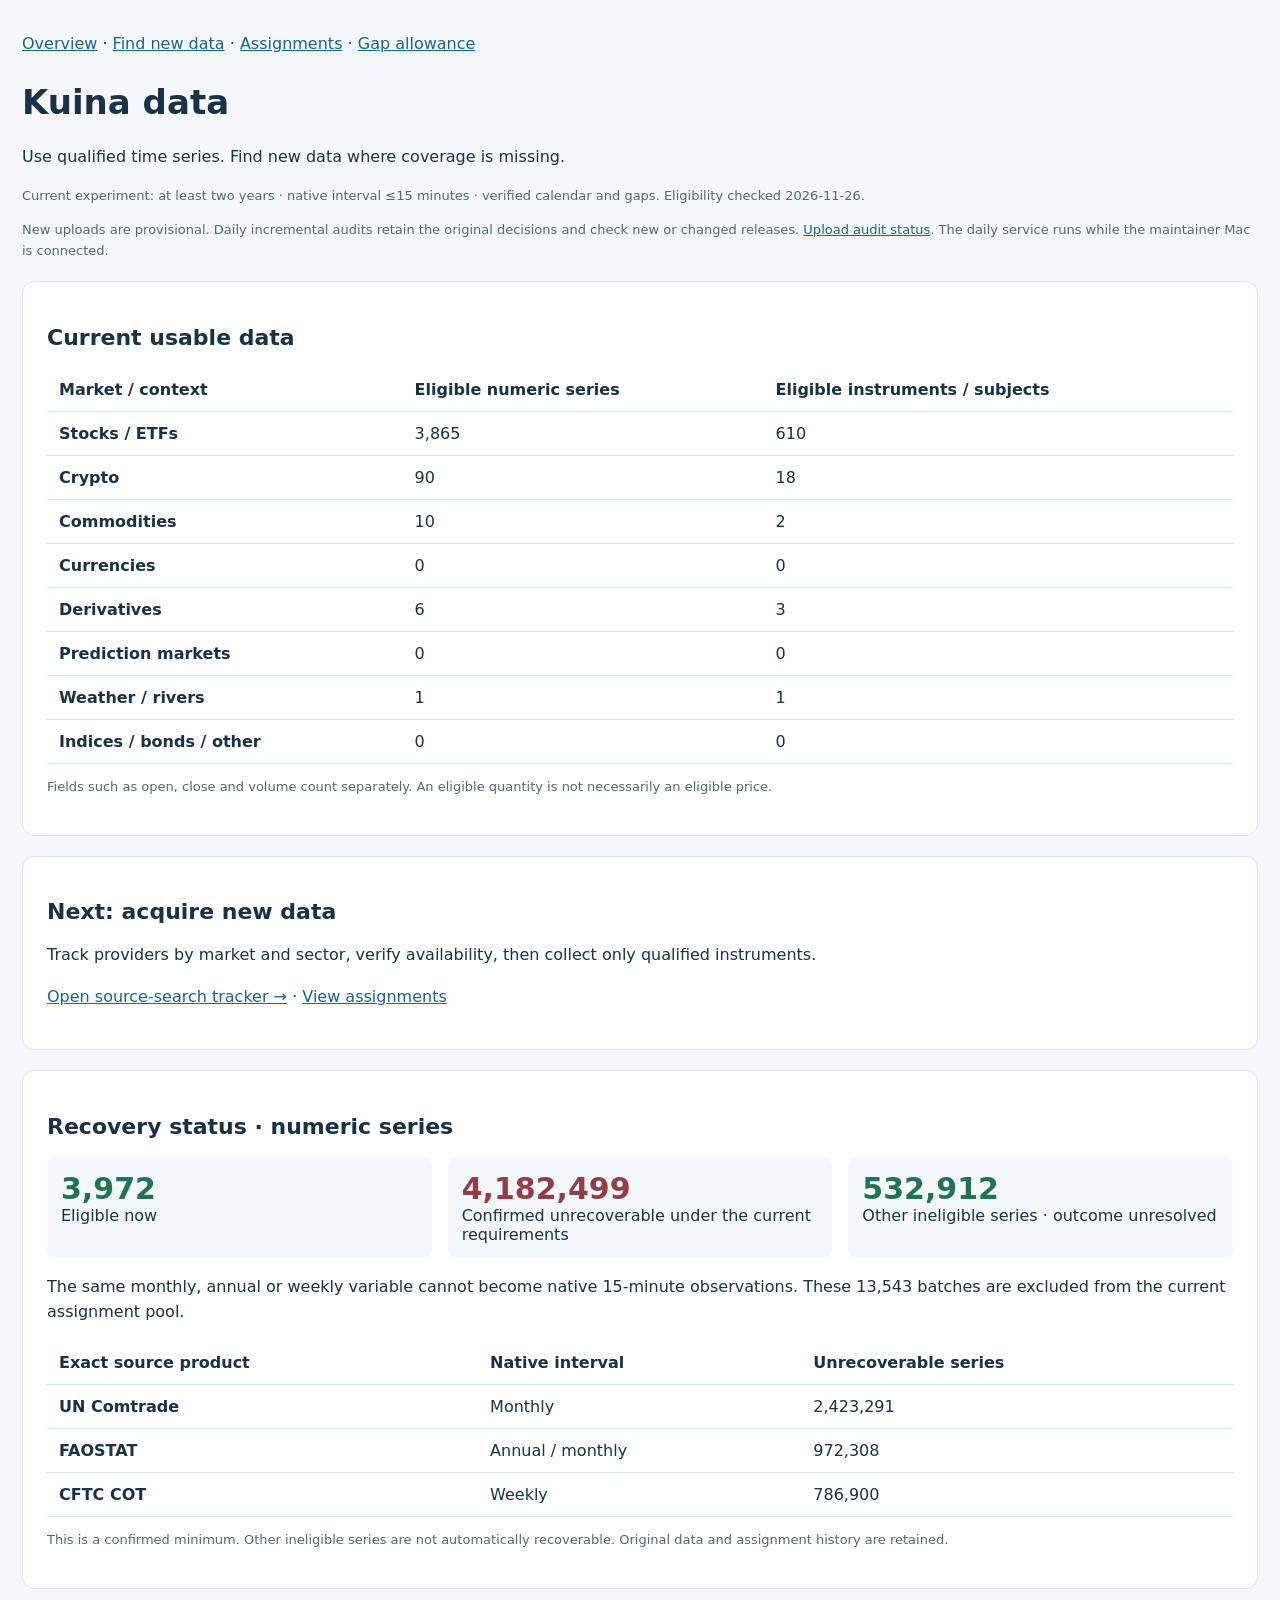
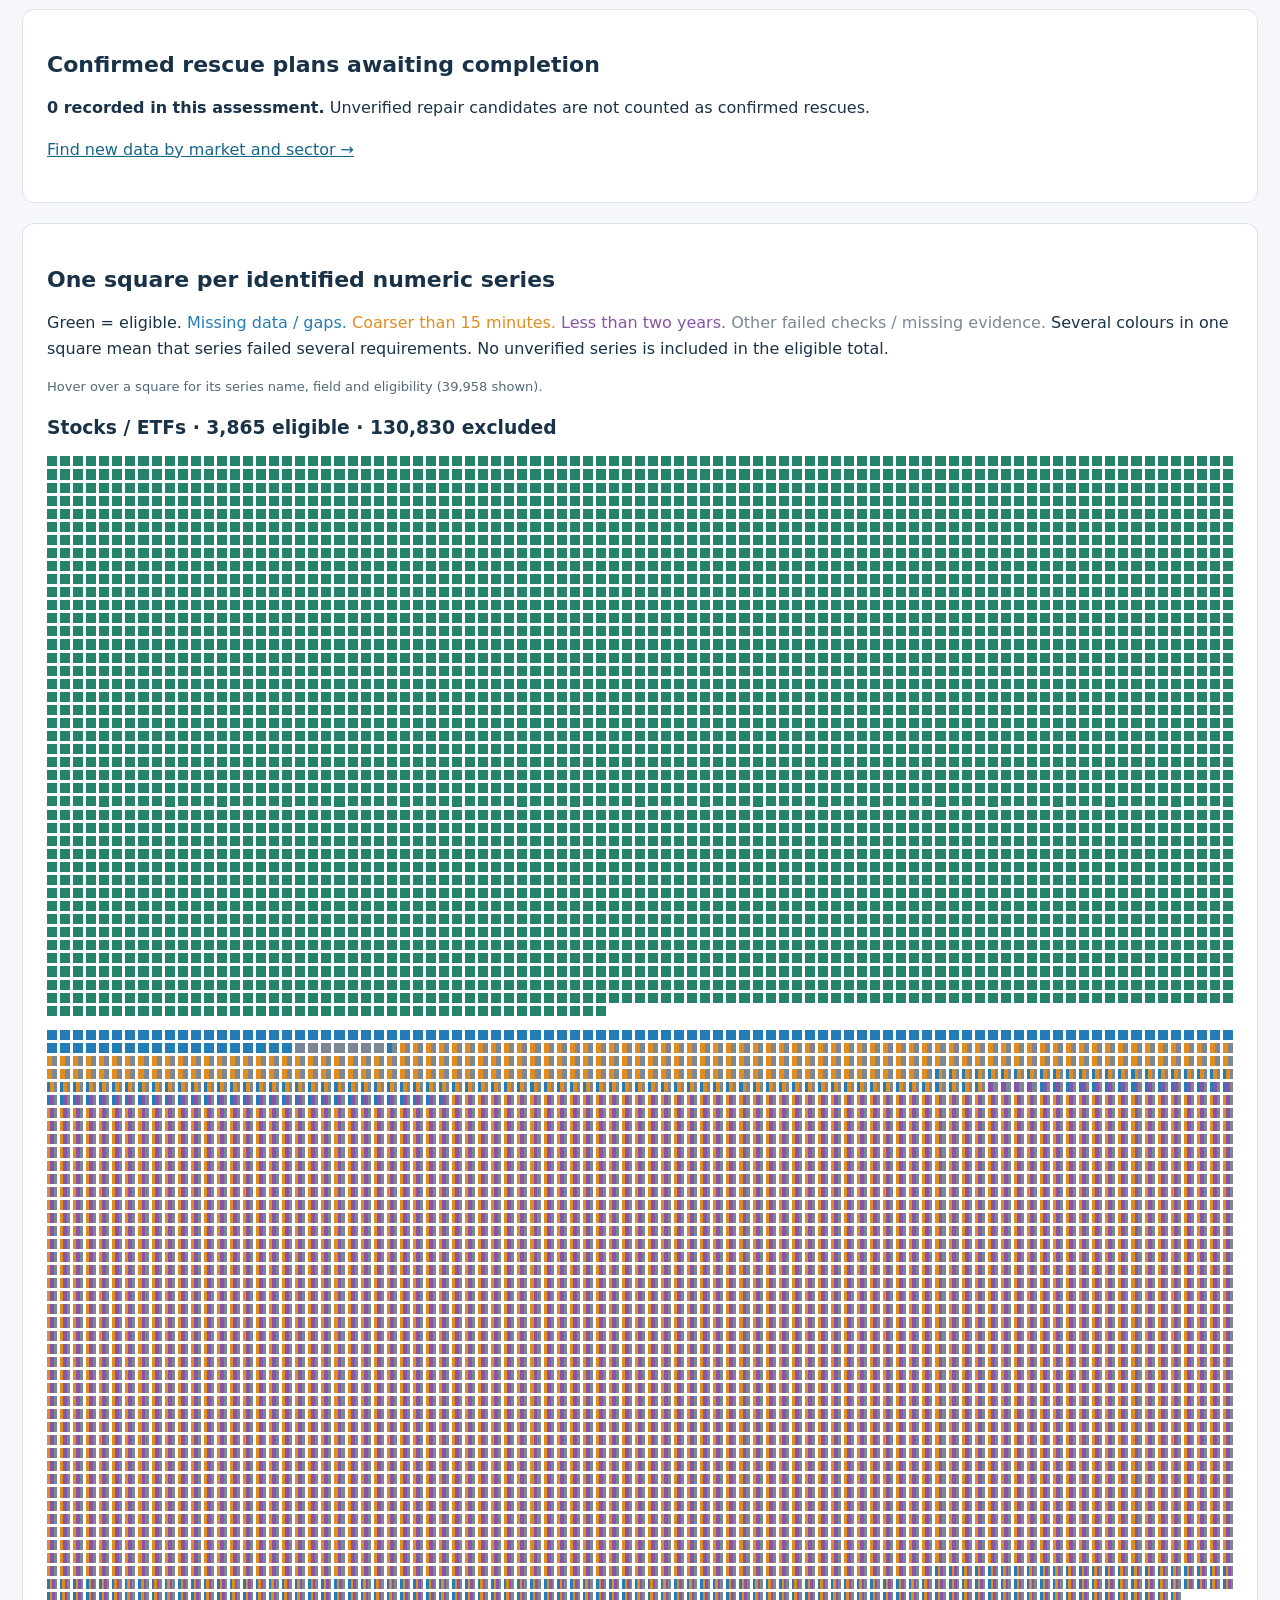
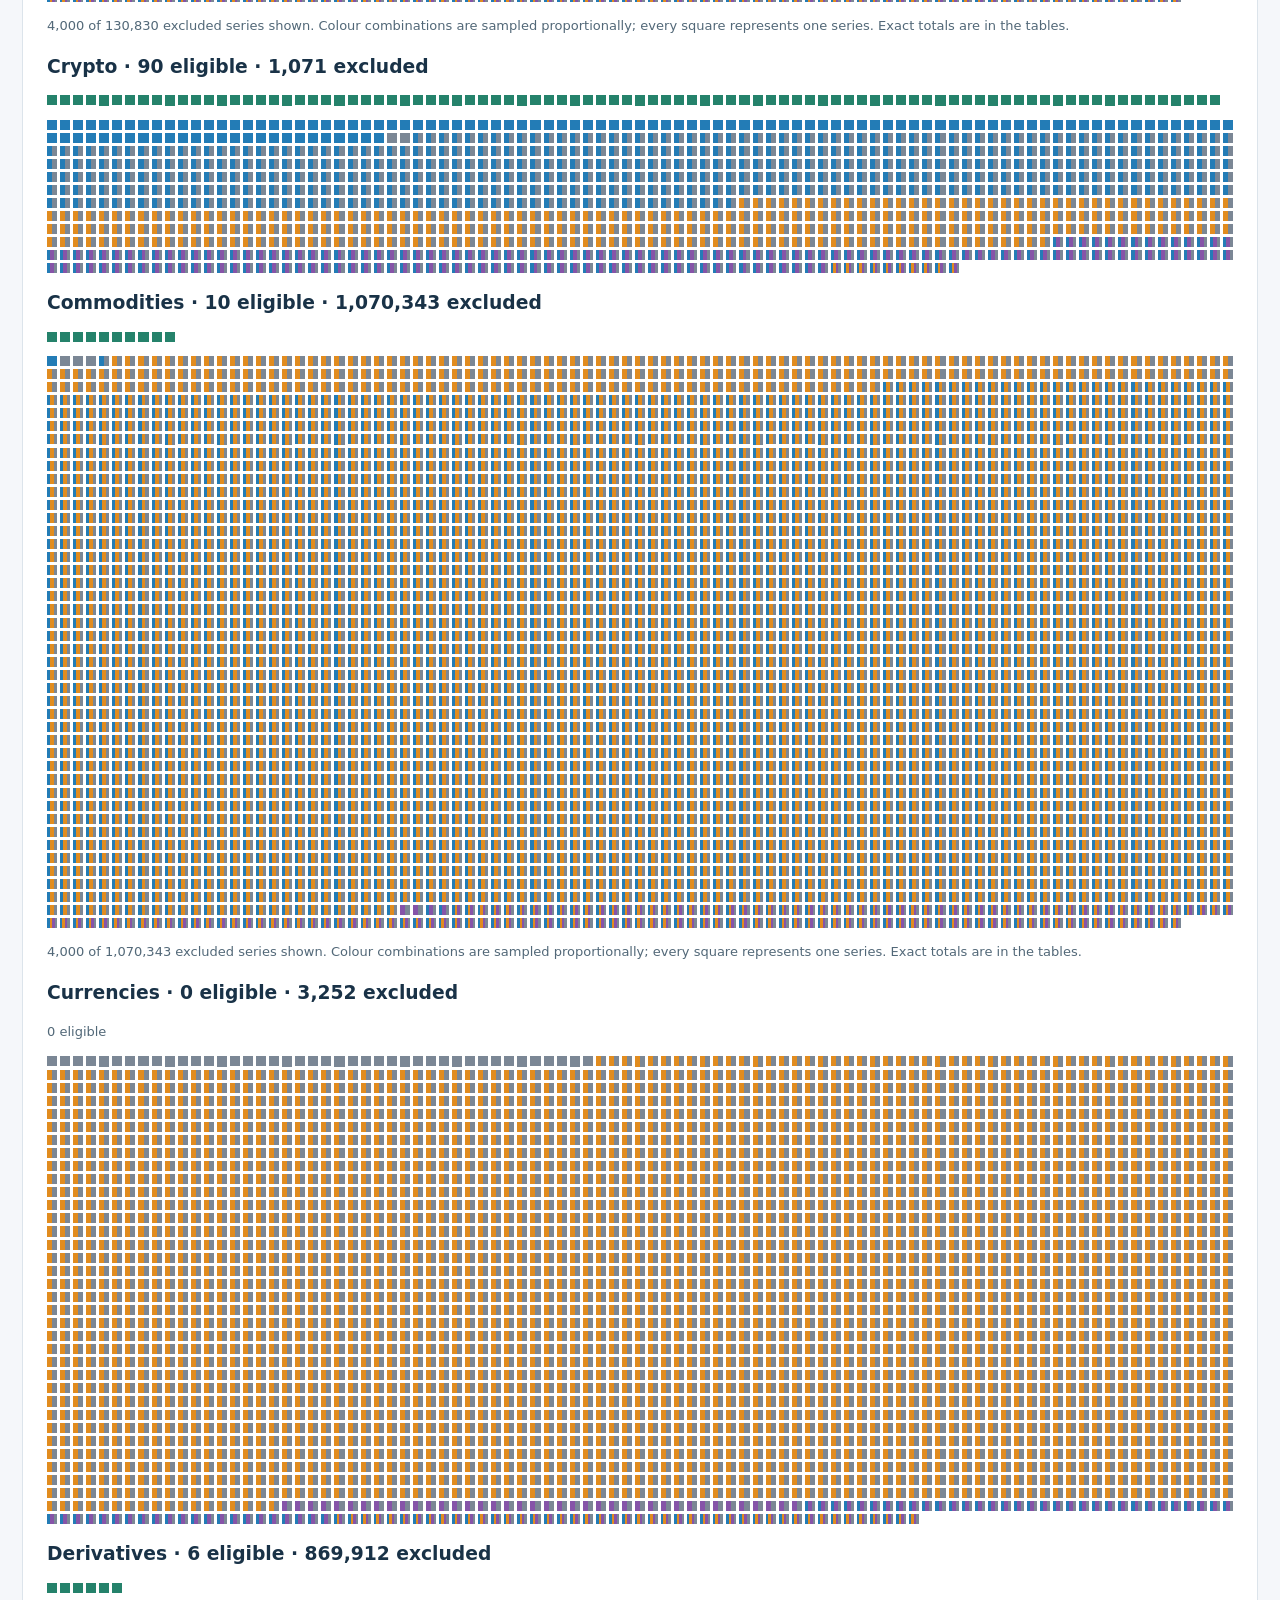
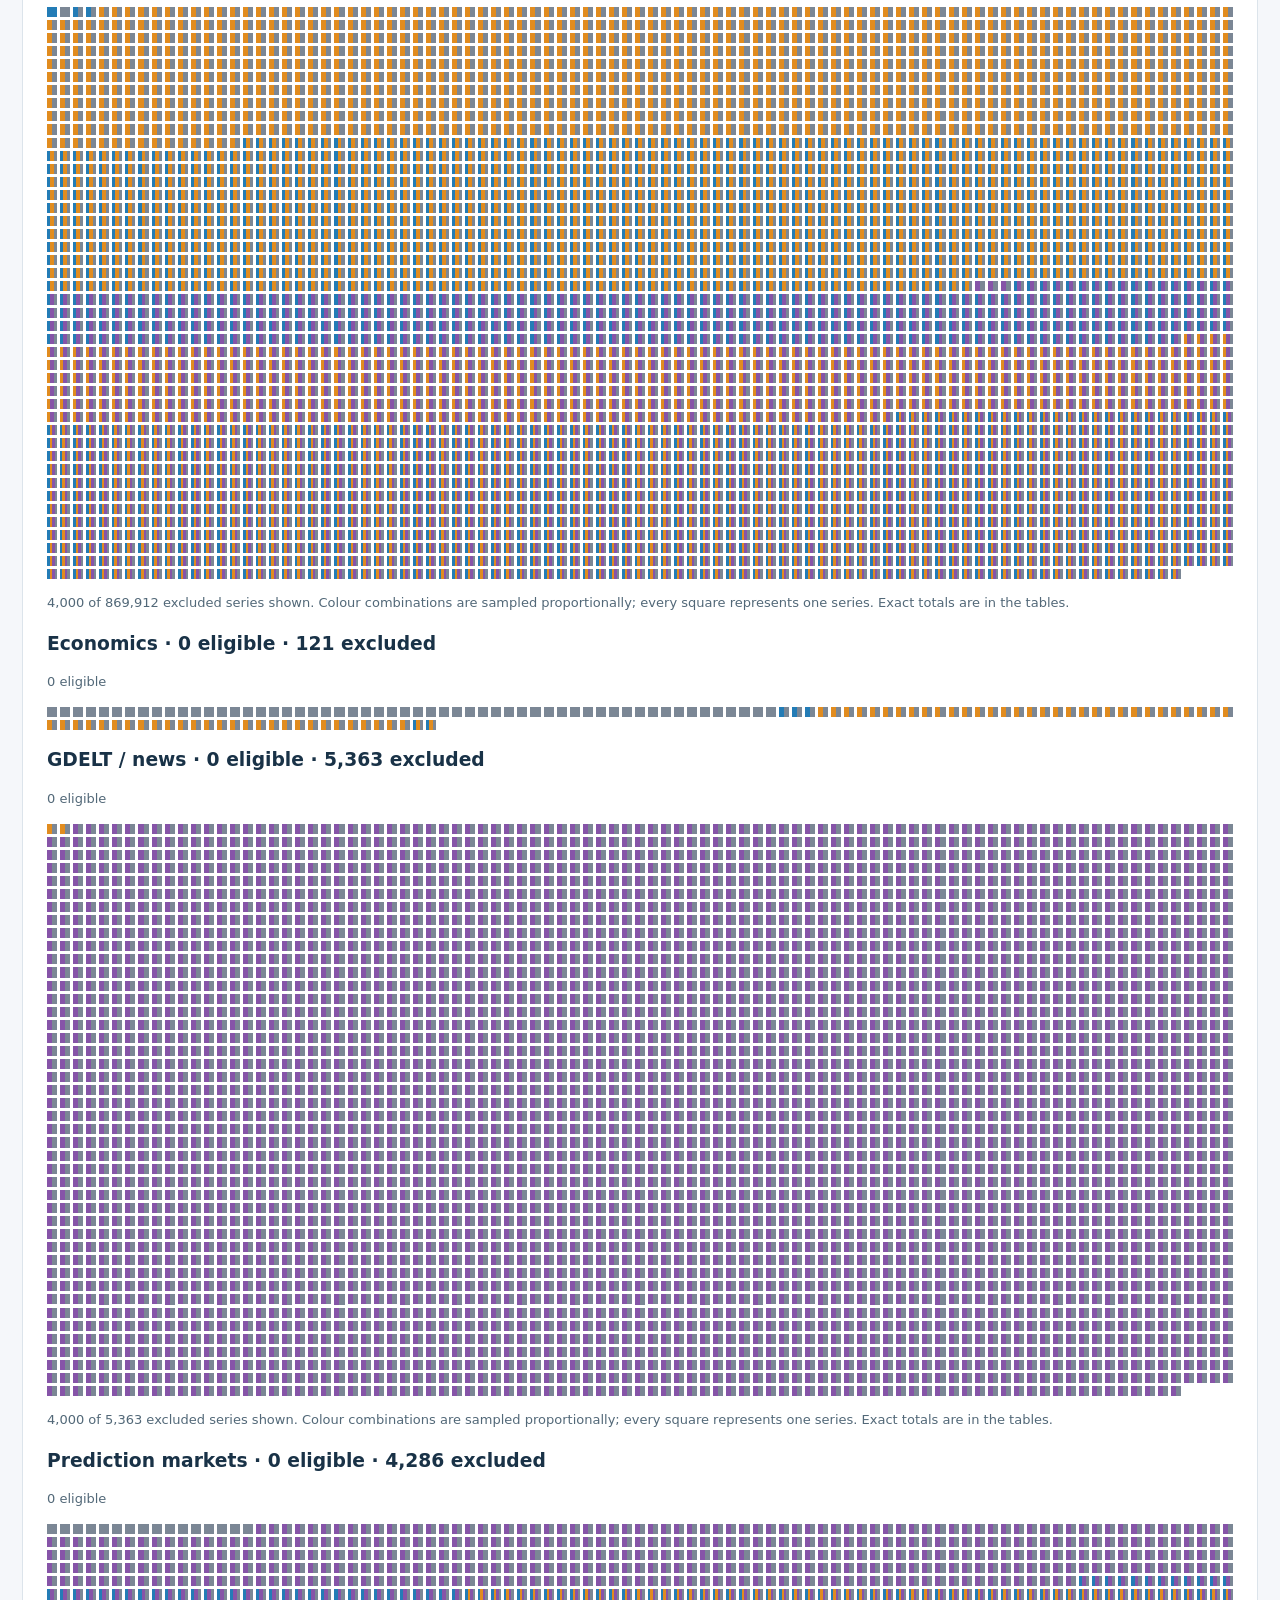
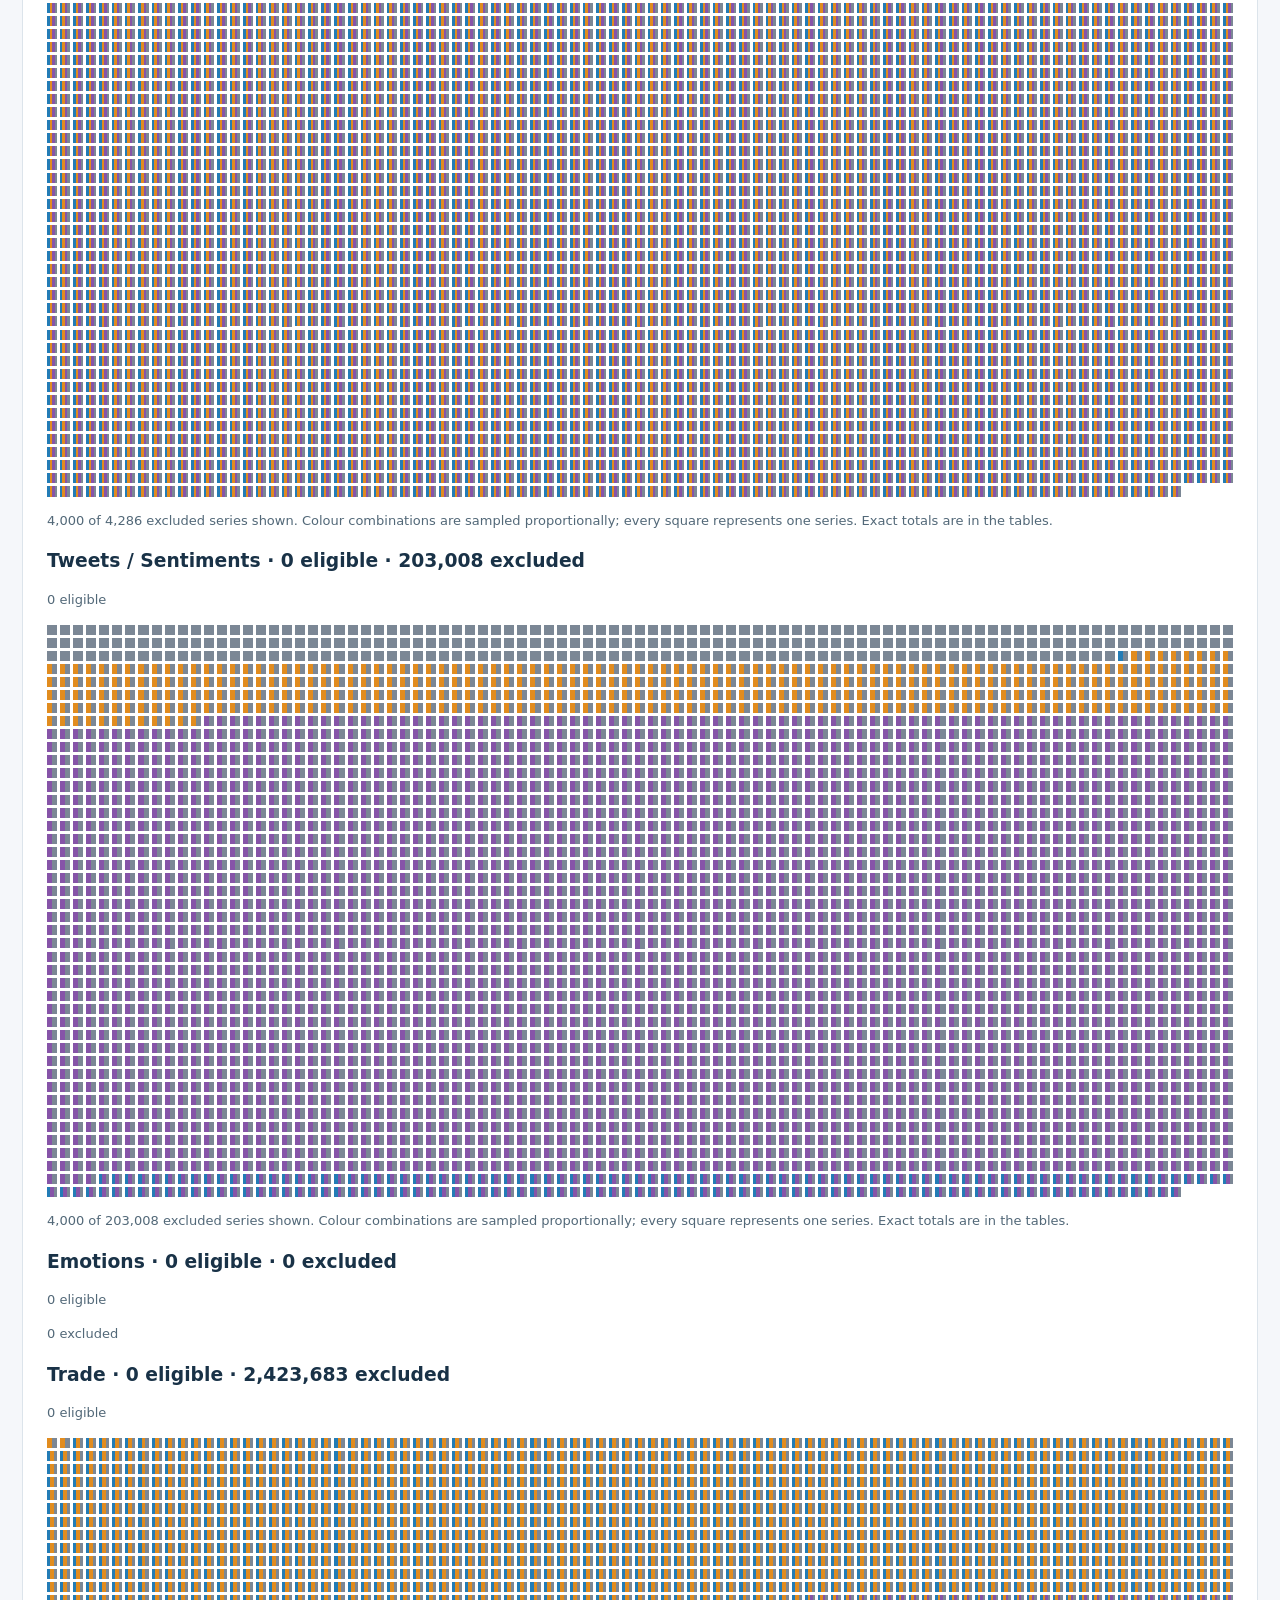
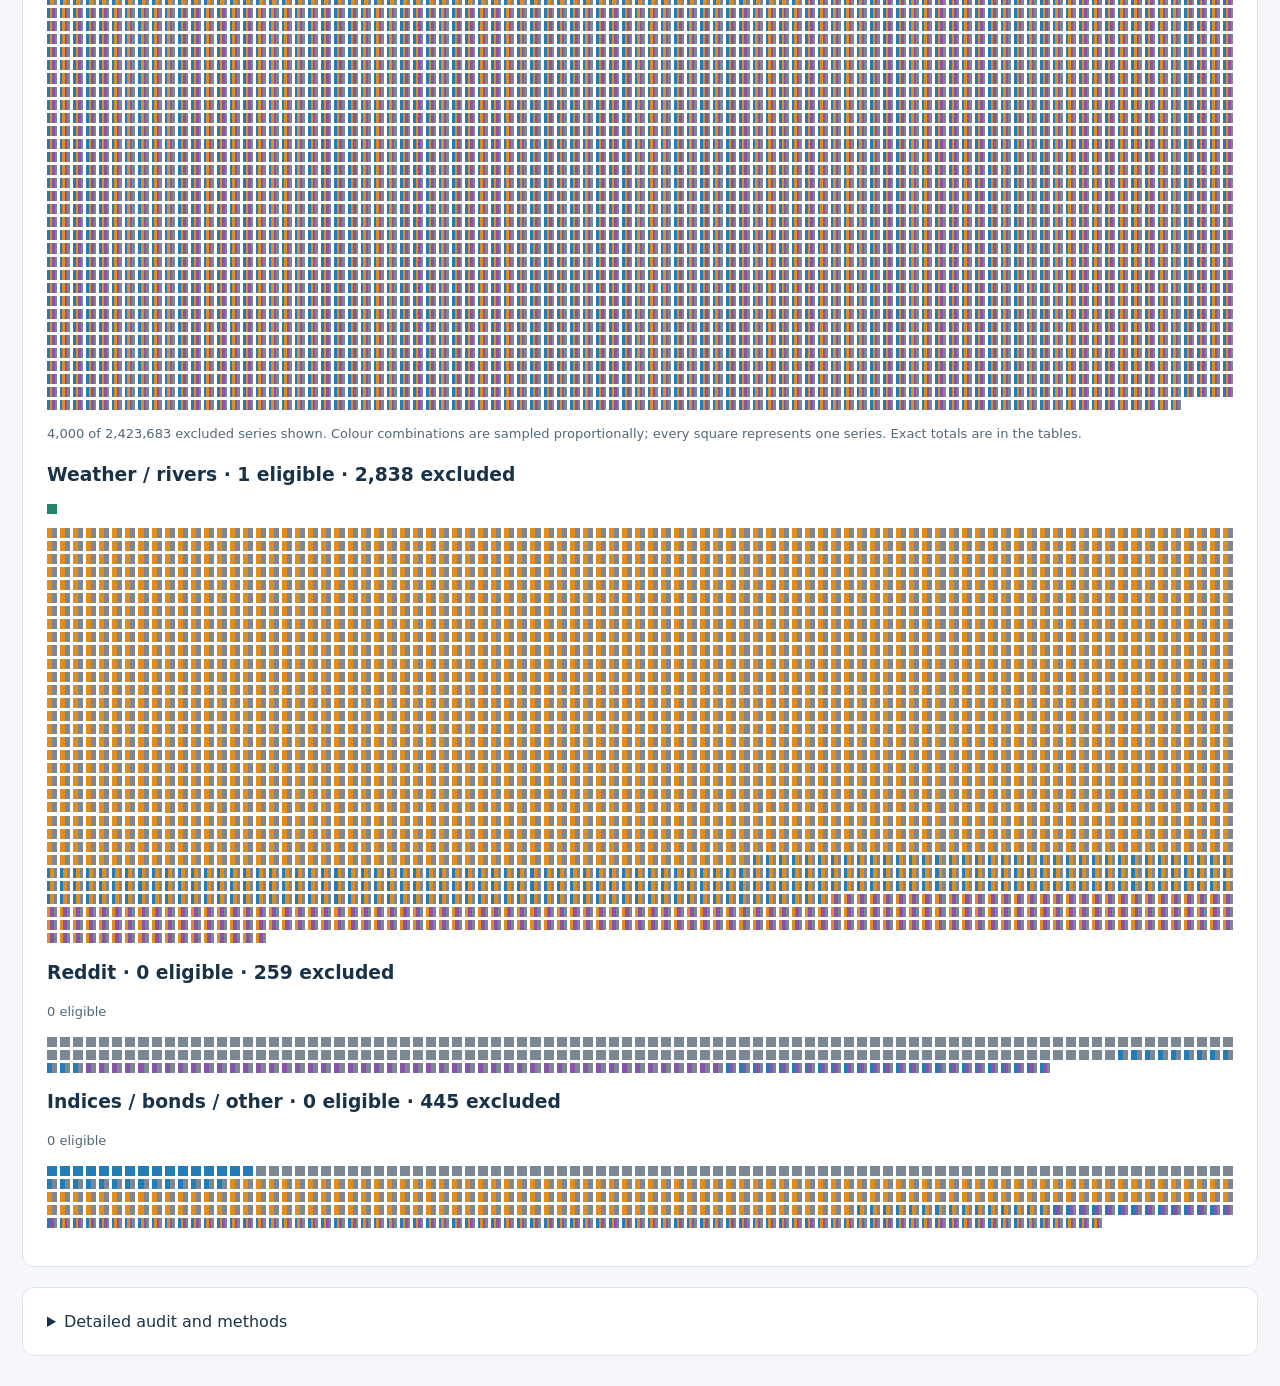
